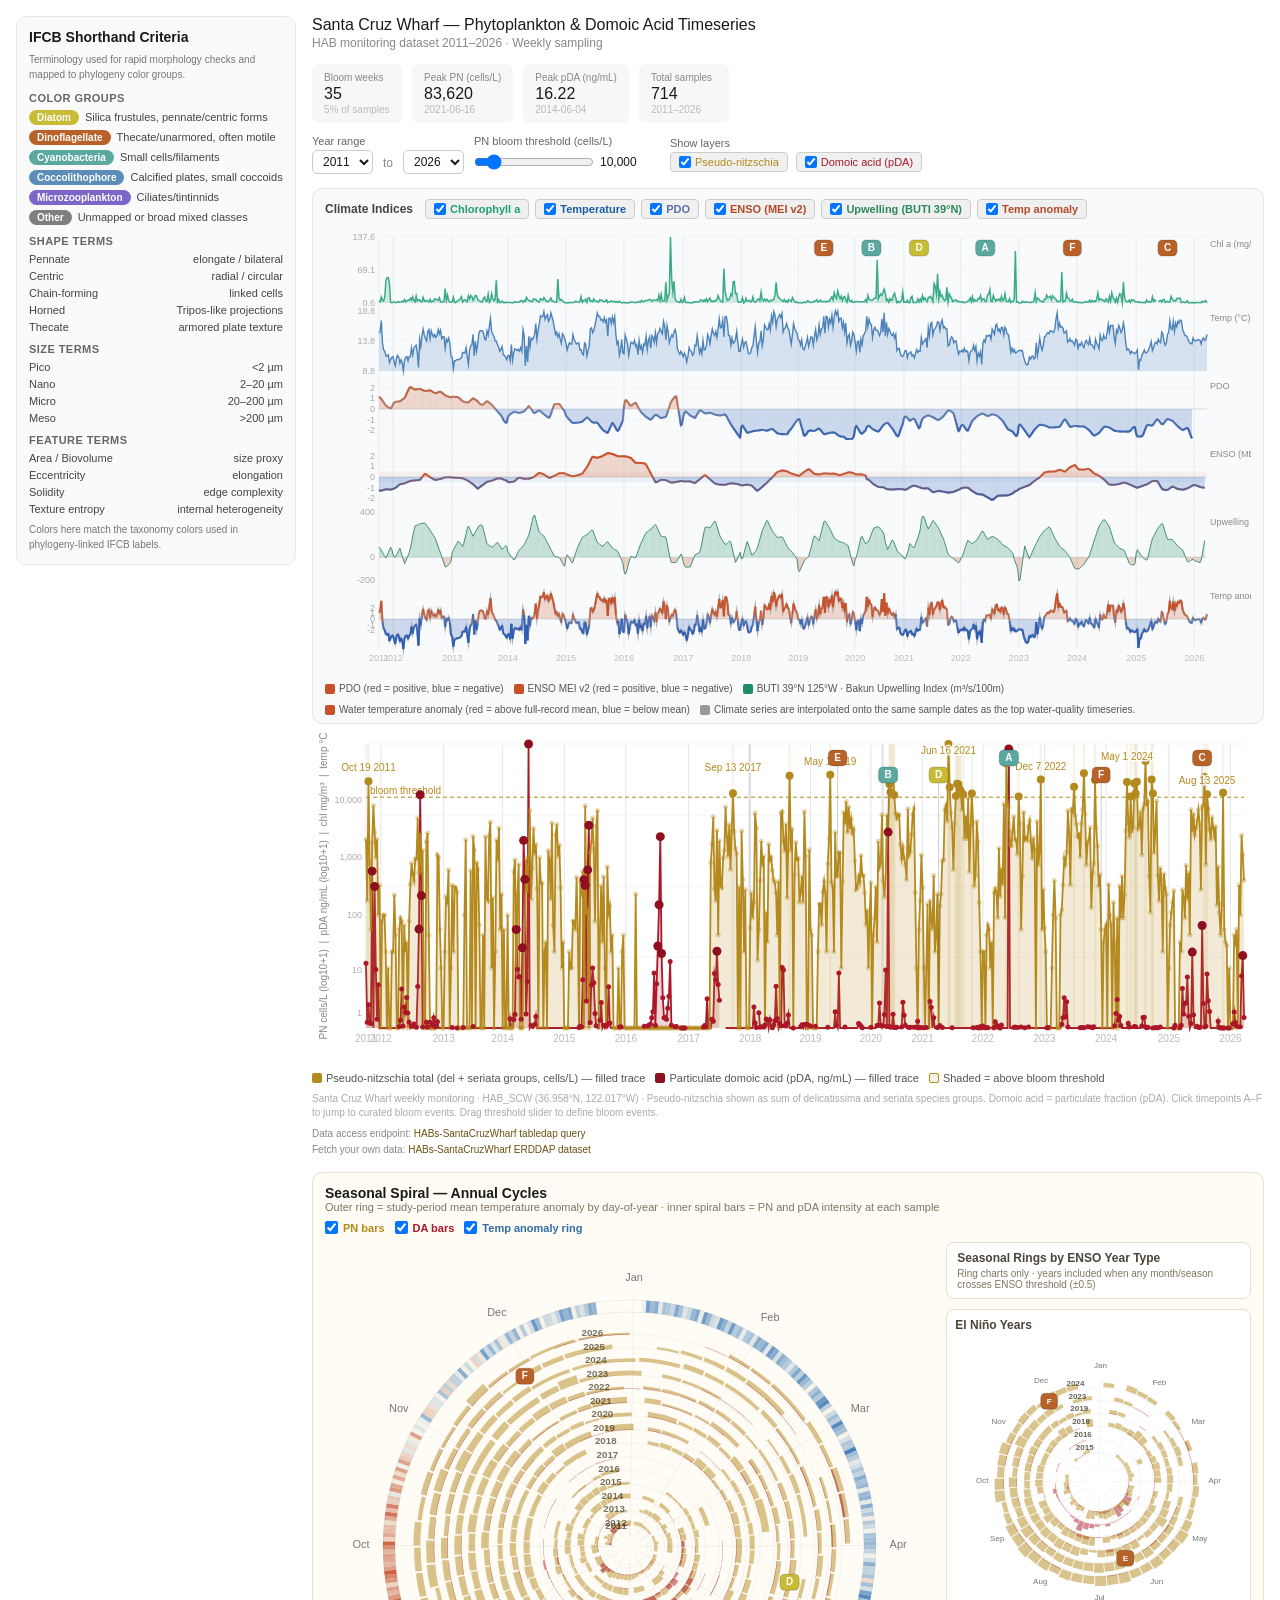
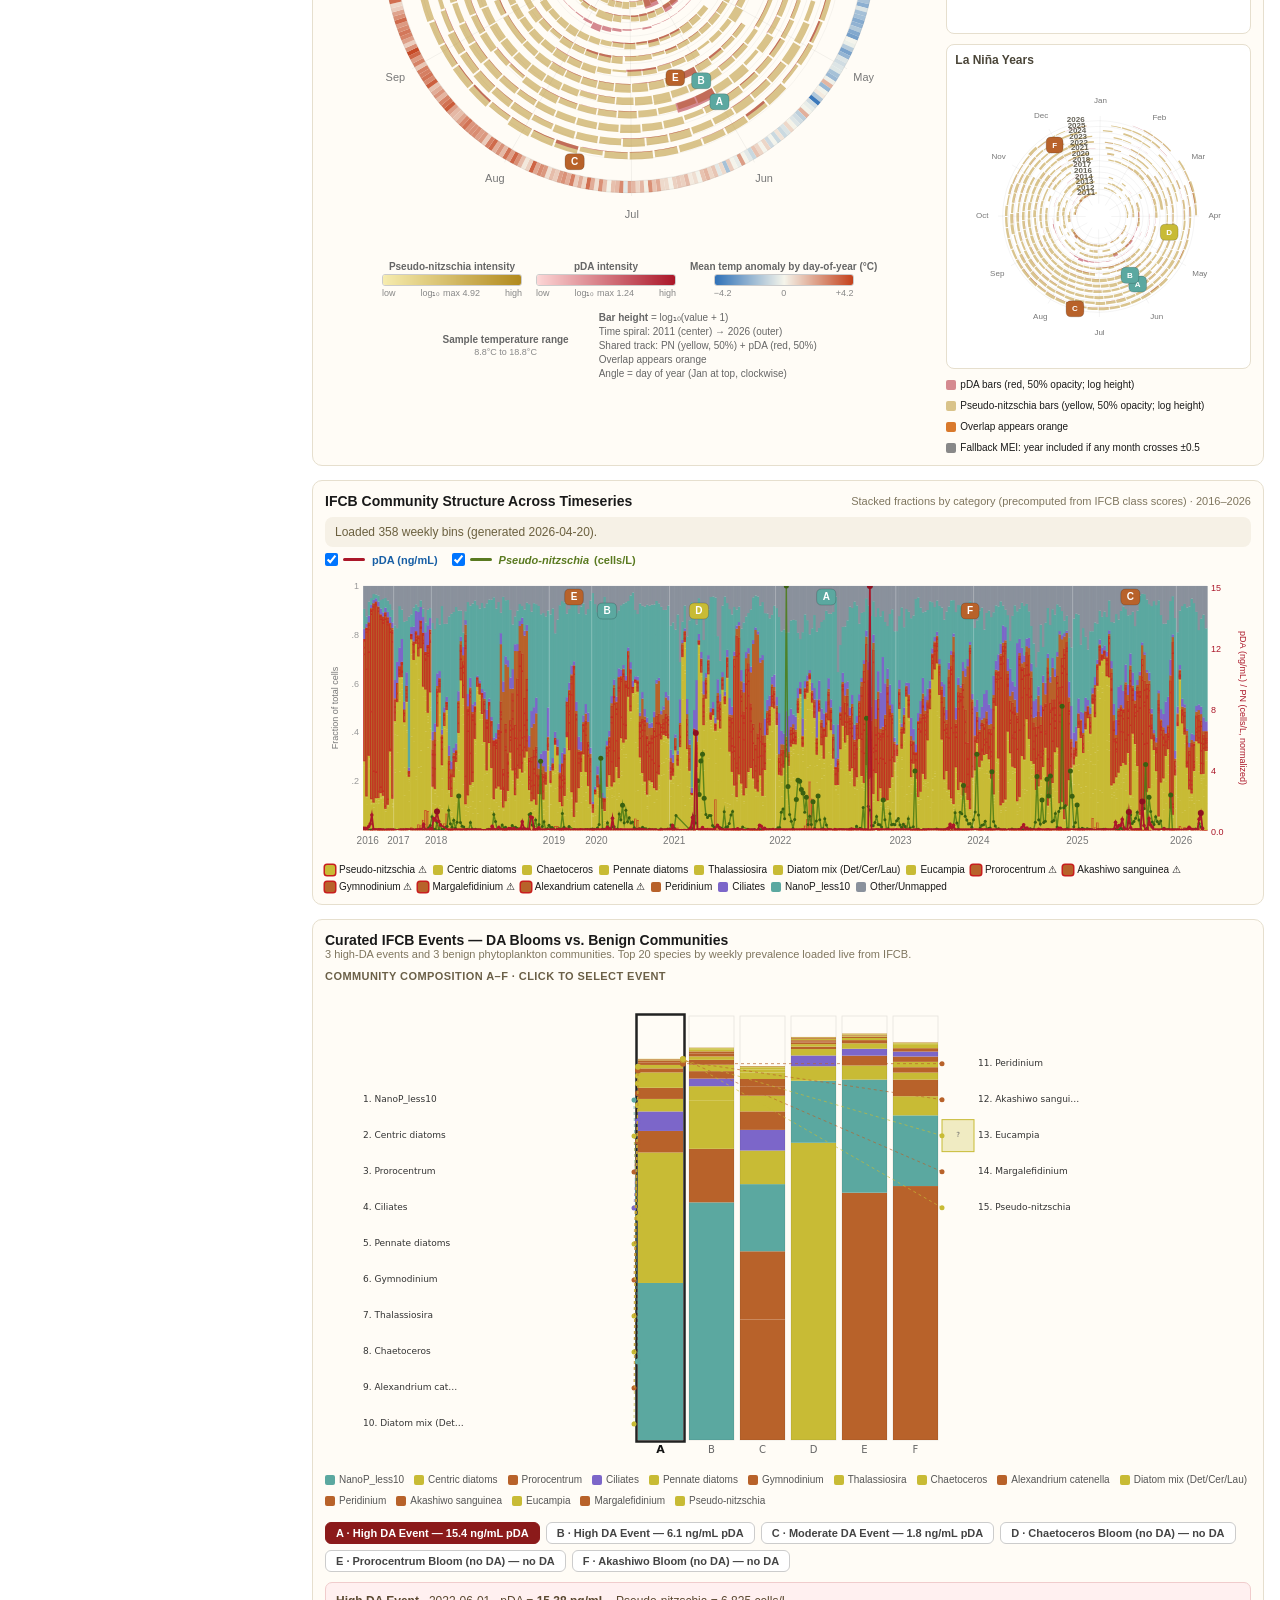
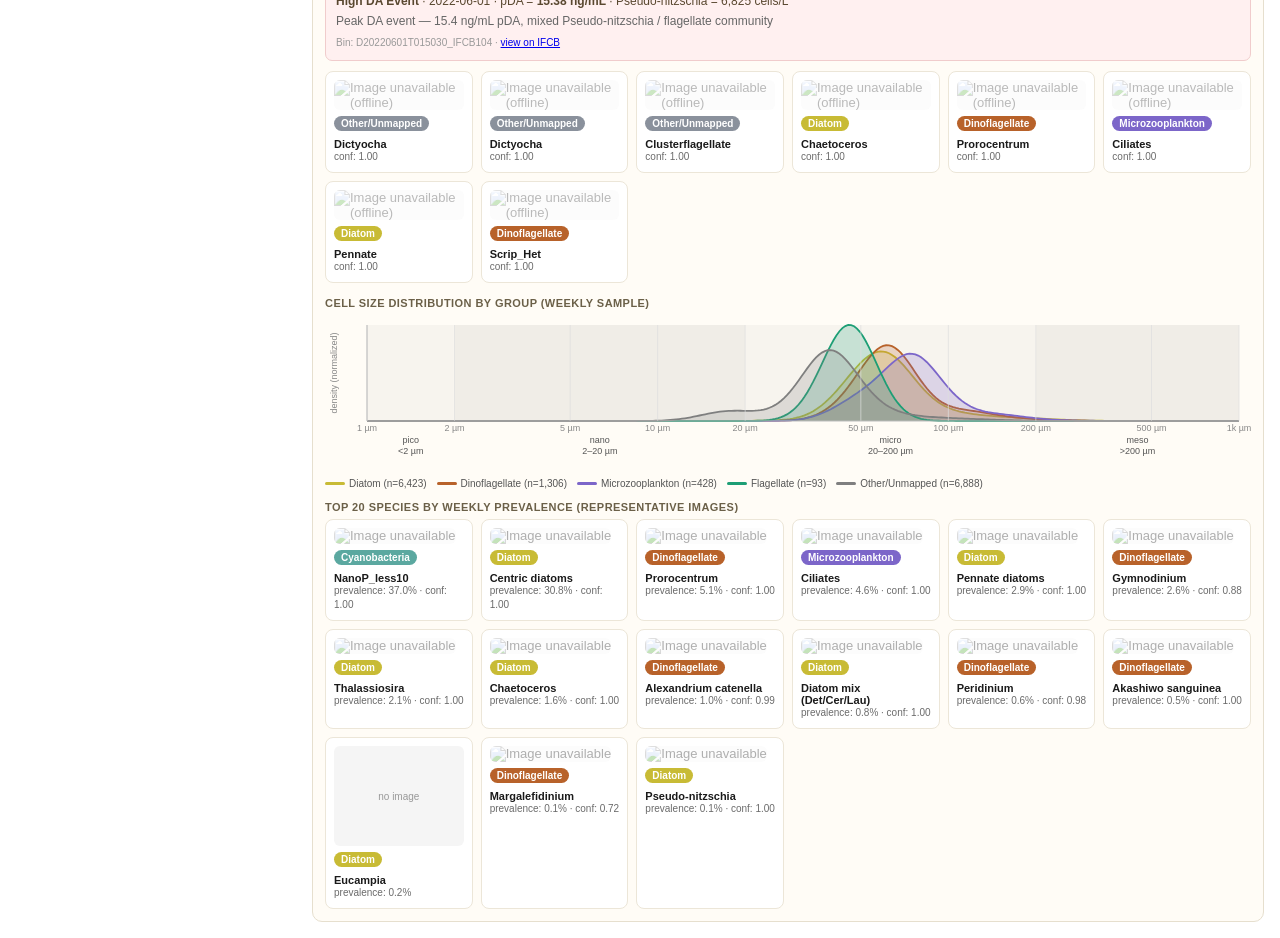
==== santa-cruz-wharf-timeseries.html @ 419f4d3b "pushing changes to demo course website" ====
<!DOCTYPE html>
<html lang="en">
<head>
<meta charset="UTF-8">
<meta name="viewport" content="width=device-width, initial-scale=1.0">
<title>Santa Cruz Wharf — Pseudo-nitzschia & Domoic Acid Timeseries</title>
<style>
*{box-sizing:border-box;margin:0;padding:0}
body{font-family:-apple-system,BlinkMacSystemFont,'Segoe UI',sans-serif;background:#fff;color:#1a1a1a;padding:16px;font-size:13px}
.page-layout{display:grid;grid-template-columns:280px minmax(0,1fr);gap:16px;align-items:start}
.sidebar{position:sticky;top:10px;border:1px solid #e8e8e8;background:#fafafa;border-radius:10px;padding:12px}
.sidebar h2{font-size:14px;margin-bottom:8px}
.sidebar h3{font-size:11px;text-transform:uppercase;letter-spacing:.04em;color:#666;margin:10px 0 6px}
.sb-list{display:flex;flex-direction:column;gap:5px;font-size:11px;color:#444}
.sb-chip{display:inline-block;padding:2px 8px;border-radius:999px;font-size:10px;font-weight:700;color:#fff;margin-right:6px}
.sb-term{display:flex;align-items:center;justify-content:space-between;gap:8px}
.sb-note{font-size:10px;color:#777;line-height:1.45;margin-top:8px}
.page-main{min-width:0}
h1{font-size:16px;font-weight:500;margin-bottom:2px}
.subtitle{font-size:12px;color:#888;margin-bottom:14px}
.controls{display:flex;flex-wrap:wrap;gap:10px;margin-bottom:14px;align-items:center}
.ctrl-group{display:flex;flex-direction:column;gap:3px}
label{font-size:11px;color:#666;font-weight:500}
select,input[type=range]{font-size:12px;padding:3px 6px;border:0.5px solid #ccc;border-radius:5px;background:#fff;color:#1a1a1a}
.toggle-row{display:flex;gap:8px;flex-wrap:wrap;align-items:center}
.tog{display:flex;align-items:center;gap:4px;font-size:11px;cursor:pointer;user-select:none;padding:3px 8px;border:0.5px solid #ccc;border-radius:4px;transition:background .1s}
.tog input{width:12px;height:12px}
.tog.active{background:#f0f0f0}
.chart-wrap{position:relative;width:100%;overflow:hidden}
canvas{width:100%;display:block}
.tooltip{position:absolute;pointer-events:none;background:#fff;border:0.5px solid #ccc;border-radius:6px;padding:8px 10px;font-size:11px;line-height:1.6;opacity:0;transition:opacity .1s;z-index:10;max-width:220px;box-shadow:0 2px 6px rgba(0,0,0,.1)}
.legend{display:flex;flex-wrap:wrap;gap:10px;margin-top:8px;font-size:11px;color:#555}
.leg-item{display:flex;align-items:center;gap:4px}
.leg-dot{width:10px;height:10px;border-radius:2px;flex-shrink:0}
.note{font-size:10px;color:#aaa;margin-top:8px;line-height:1.4}
.data-links{font-size:10px;color:#888;margin-top:6px;line-height:1.6}
.data-links a{color:#6B5112;text-decoration:none}
.data-links a:hover{text-decoration:underline}
.stats-row{display:flex;gap:10px;flex-wrap:wrap;margin-bottom:12px}
.stat-card{background:#f7f7f7;border-radius:7px;padding:8px 12px;min-width:90px}
.stat-label{font-size:10px;color:#888;margin-bottom:2px}
.stat-val{font-size:16px;font-weight:500;color:#1a1a1a}
.year-label{font-size:10px;color:#bbb;margin-top:1px}
.roi-gallery{margin-top:10px;display:grid;grid-template-columns:repeat(auto-fill,minmax(170px,1fr));gap:8px}
.roi-card{border:1px solid #ece6d8;border-radius:8px;padding:8px;background:#fff}
.roi-card img{width:100%;height:110px;object-fit:contain;background:#f9f9f9;border-radius:6px;margin-bottom:6px}
.roi-tag{display:inline-block;padding:2px 7px;border-radius:999px;font-size:10px;font-weight:600;color:#fff;margin-bottom:4px}
.roi-meta{font-size:10px;color:#6b6b6b;line-height:1.4}
.community-card{margin-top:14px;border:1px solid #e6dfce;border-radius:10px;background:#fffcf6;padding:12px}
.community-head{display:flex;justify-content:space-between;align-items:center;gap:8px;flex-wrap:wrap}
.community-head h2{font-size:14px}
.community-sub{font-size:11px;color:#7f765f}
.community-status{margin-top:8px;font-size:12px;padding:8px 10px;border-radius:8px;background:#f6f1e6;color:#6b603f}
.community-status.error{background:#fceceb;color:#8b2c2b}
.community-wrap{margin-top:10px}
#communityChart{width:100%;display:block}
.community-legend{margin-top:8px;display:flex;flex-wrap:wrap;gap:6px}
.community-legend .leg-item{font-size:10px}.community-legend .leg-item.hab-species .leg-dot{box-shadow:0 0 0 1.5px #c81e1e}
.climate-panel{margin-top:10px;border:1px solid #e2e8f0;border-radius:10px;background:#f8fafc;padding:10px 12px 8px}
.climate-head{display:flex;align-items:center;gap:12px;flex-wrap:wrap;margin-bottom:6px}
.climate-title{font-size:12px;font-weight:600;color:#444;white-space:nowrap}
.climate-toggles{display:flex;gap:6px;flex-wrap:wrap}
.climate-legend{display:flex;flex-wrap:wrap;gap:10px;margin-top:6px;font-size:10px;color:#555}
.spiral-card{margin-top:14px;border:1px solid #e6dfce;border-radius:10px;background:#fffcf6;padding:12px}
.spiral-head{display:flex;justify-content:space-between;align-items:center;gap:8px;flex-wrap:wrap;margin-bottom:8px}
.spiral-head h2{font-size:14px;font-weight:600}
.spiral-sub{font-size:11px;color:#7f765f}
.spiral-controls{display:flex;gap:10px;flex-wrap:wrap;align-items:center;margin-bottom:8px}
.spiral-controls label{font-size:11px;color:#555;font-weight:500}
.spiral-controls select{font-size:11px;padding:2px 5px;border:0.5px solid #ccc;border-radius:4px}
.spiral-wrap{position:relative;width:100%;aspect-ratio:1/1;max-width:620px;margin:0 auto}
#spiralCanvas{width:100%;height:100%;display:block}
.spiral-tip{position:absolute;pointer-events:none;background:#fff;border:0.5px solid #ccc;border-radius:6px;padding:6px 9px;font-size:11px;line-height:1.55;opacity:0;transition:opacity .1s;z-index:10;max-width:200px;box-shadow:0 2px 6px rgba(0,0,0,.12)}
.spiral-combo-layout{display:grid;grid-template-columns:minmax(0,2fr) minmax(0,1fr);gap:12px;align-items:start}
.spiral-main-col{min-width:0}
.enso-side-col{min-width:0;display:flex;flex-direction:column;gap:10px}
.enso-side-head{border:1px solid #e6dfce;border-radius:8px;background:#fff;padding:8px 10px}
.enso-side-head h3{font-size:12px;font-weight:600;color:#4a4538;margin-bottom:3px}
.enso-side-head .spiral-sub{font-size:10px}
.enso-side-col .enso-ring-box{padding:8px}
.enso-side-col .enso-ring-wrap{max-width:none}
.enso-side-col #ensoRingLegend{margin-top:0;justify-content:flex-start;font-size:10px}
.enso-rings-grid{display:grid;grid-template-columns:repeat(2,minmax(260px,1fr));gap:12px}
.enso-ring-box{border:1px solid #e6dfce;border-radius:8px;background:#fff;padding:10px}
.enso-ring-title{font-size:12px;font-weight:600;color:#4a4538;margin-bottom:6px}
.enso-ring-wrap{position:relative;width:100%;aspect-ratio:1/1;max-width:440px;margin:0 auto}
.enso-ring-wrap canvas{width:100%;height:100%;display:block}
@media (max-width: 940px){.enso-rings-grid{grid-template-columns:1fr}}
@media (max-width: 1120px){.spiral-combo-layout{grid-template-columns:1fr}.enso-side-col #ensoRingLegend{justify-content:center;font-size:11px}}
.curated-card{margin-top:14px;border:1px solid #e6dfce;border-radius:10px;background:#fffcf6;padding:12px}
.curated-head{display:flex;justify-content:space-between;align-items:center;gap:8px;flex-wrap:wrap;margin-bottom:10px}
.curated-head h2{font-size:14px}
.curated-sub{font-size:11px;color:#7f765f}
.curated-tabs{display:flex;gap:6px;flex-wrap:wrap;margin-bottom:10px}
.curated-tab{padding:4px 10px;border-radius:6px;font-size:11px;font-weight:600;cursor:pointer;border:1px solid #ccc;background:#fff;color:#444;transition:background .12s}
.curated-tab.active{background:#555;color:#fff;border-color:#555}
.curated-tab.da-tab.active{background:#8B1A1A;border-color:#8B1A1A}
.curated-tab.benign-tab.active{background:#256f3a;border-color:#256f3a}
.curated-event{display:none}
.curated-event.visible{display:block}
.curated-event-meta{font-size:12px;color:#5a4830;margin-bottom:10px;line-height:1.7;padding:8px 10px;border-radius:7px}
.curated-event-meta.da{background:#fff0f0;border:1px solid #f0cccc}
.curated-event-meta.benign{background:#f0fff4;border:1px solid #b2dfcc}
.curated-rois{display:grid;grid-template-columns:repeat(auto-fill,minmax(140px,1fr));gap:8px}
.rep-species-wrap{margin-top:12px}
.rep-species-head{font-size:11px;font-weight:700;letter-spacing:.04em;text-transform:uppercase;color:#6b6048;margin-bottom:6px}
.rep-species-grid{display:grid;grid-template-columns:repeat(auto-fill,minmax(140px,1fr));gap:8px}
.rep-species-note{font-size:10px;color:#8a7f63;margin-top:6px}
.esd-hist-wrap{margin-top:14px}
.esd-hist-head{font-size:11px;font-weight:700;letter-spacing:.04em;text-transform:uppercase;color:#6b6048;margin-bottom:4px}
.esd-hist-canvas{width:100%;display:block}
.esd-hist-legend{display:flex;flex-wrap:wrap;gap:10px;margin-top:5px;font-size:10px;color:#555}
.stacked-bar-wrap{margin-bottom:16px}
.stacked-bar-head{font-size:11px;font-weight:700;letter-spacing:.04em;text-transform:uppercase;color:#6b6048;margin-bottom:6px}
.stacked-bar-canvas{width:100%;display:block;cursor:pointer}
.stacked-bar-legend{display:flex;flex-wrap:wrap;gap:10px;margin-top:6px;font-size:10px;color:#555}
@media (max-width:1024px){.page-layout{grid-template-columns:1fr}.sidebar{position:static}}
body.embedded-view .page-layout{grid-template-columns:minmax(0,1fr)}
body.embedded-view .sidebar{display:none}
</style>
</head>
<body>
<div class="page-layout">
<aside class="sidebar">
  <h2>IFCB Shorthand Criteria</h2>
  <div class="sb-note">Terminology used for rapid morphology checks and mapped to phylogeny color groups.</div>

  <h3>Color Groups</h3>
  <div class="sb-list">
    <div><span class="sb-chip" style="background:#C8BB35">Diatom</span>Silica frustules, pennate/centric forms</div>
    <div><span class="sb-chip" style="background:#B8622A">Dinoflagellate</span>Thecate/unarmored, often motile</div>
    <div><span class="sb-chip" style="background:#5BA8A0">Cyanobacteria</span>Small cells/filaments</div>
    <div><span class="sb-chip" style="background:#5B8DB8">Coccolithophore</span>Calcified plates, small coccoids</div>
    <div><span class="sb-chip" style="background:#7C66C9">Microzooplankton</span>Ciliates/tintinnids</div>
    <div><span class="sb-chip" style="background:#7F7F7F">Other</span>Unmapped or broad mixed classes</div>
  </div>

  <h3>Shape Terms</h3>
  <div class="sb-list">
    <div class="sb-term"><span>Pennate</span><span>elongate / bilateral</span></div>
    <div class="sb-term"><span>Centric</span><span>radial / circular</span></div>
    <div class="sb-term"><span>Chain-forming</span><span>linked cells</span></div>
    <div class="sb-term"><span>Horned</span><span>Tripos-like projections</span></div>
    <div class="sb-term"><span>Thecate</span><span>armored plate texture</span></div>
  </div>

  <h3>Size Terms</h3>
  <div class="sb-list">
    <div class="sb-term"><span>Pico</span><span>&lt;2 µm</span></div>
    <div class="sb-term"><span>Nano</span><span>2–20 µm</span></div>
    <div class="sb-term"><span>Micro</span><span>20–200 µm</span></div>
    <div class="sb-term"><span>Meso</span><span>&gt;200 µm</span></div>
  </div>

  <h3>Feature Terms</h3>
  <div class="sb-list">
    <div class="sb-term"><span>Area / Biovolume</span><span>size proxy</span></div>
    <div class="sb-term"><span>Eccentricity</span><span>elongation</span></div>
    <div class="sb-term"><span>Solidity</span><span>edge complexity</span></div>
    <div class="sb-term"><span>Texture entropy</span><span>internal heterogeneity</span></div>
  </div>
  <div class="sb-note">Colors here match the taxonomy colors used in phylogeny-linked IFCB labels.</div>
</aside>
<main class="page-main">
<h1>Santa Cruz Wharf — Phytoplankton & Domoic Acid Timeseries</h1>
<p class="subtitle">HAB monitoring dataset 2011–2026 · Weekly sampling</p>

<div class="stats-row" id="stats"></div>

<div class="controls">
  <div class="ctrl-group">
    <label>Year range</label>
    <select id="yearFrom"></select>
  </div>
  <div style="align-self:flex-end;font-size:12px;color:#888;padding-bottom:4px">to</div>
  <div class="ctrl-group">
    <label>&nbsp;</label>
    <select id="yearTo"></select>
  </div>
  <div class="ctrl-group">
    <label>PN bloom threshold (cells/L)</label>
    <div style="display:flex;align-items:center;gap:6px">
      <input type="range" id="threshold" min="0" max="200000" step="1000" value="10000" style="width:120px">
      <span id="threshVal" style="font-size:12px;font-weight:500;min-width:60px">10,000</span>
    </div>
  </div>
  <div class="ctrl-group">
    <label>Show layers</label>
    <div class="toggle-row">
      <label class="tog active"><input type="checkbox" id="togPN" checked> <span style="color:#B48A1E">Pseudo-nitzschia</span></label>
      <label class="tog active"><input type="checkbox" id="togDA" checked> <span style="color:#AB1729">Domoic acid (pDA)</span></label>
    </div>
  </div>
</div>

<div class="climate-panel">
  <div class="climate-head">
    <span class="climate-title">Climate Indices</span>
    <div class="climate-toggles">
      <label class="tog active"><input type="checkbox" id="togChl" checked onchange="drawClimate()"> <span style="color:#1D9E75;font-weight:600">Chlorophyll a</span></label>
      <label class="tog active"><input type="checkbox" id="togTemp" checked onchange="drawClimate()"> <span style="color:#185FA5;font-weight:600">Temperature</span></label>
      <label class="tog active"><input type="checkbox" id="togPDO" checked onchange="drawClimate()"> <span style="color:#5B6FA8;font-weight:600">PDO</span></label>
      <label class="tog active"><input type="checkbox" id="togMEI" checked onchange="drawClimate()"> <span style="color:#B04A2A;font-weight:600">ENSO (MEI v2)</span></label>
      <label class="tog active"><input type="checkbox" id="togBUTI" checked onchange="drawClimate()"> <span style="color:#2A8A5A;font-weight:600">Upwelling (BUTI 39°N)</span></label>
      <label class="tog active"><input type="checkbox" id="togTempAnom" checked onchange="drawClimate()"> <span style="color:#B04A2A;font-weight:600">Temp anomaly</span></label>
    </div>
  </div>
  <div class="chart-wrap" style="margin-top:4px">
    <canvas id="climateChart"></canvas>
  </div>
  <div class="climate-legend" id="climateLegend"></div>
</div>

<div class="chart-wrap">
  <canvas id="chart"></canvas>
  <div class="tooltip" id="tip"></div>
</div>

<div class="legend" id="legend"></div>
<p class="note" id="noteText"></p>
<div class="data-links" id="dataLinks"></div>

<div class="spiral-card" id="spiralCard">
  <div class="spiral-head">
    <div>
      <h2>Seasonal Spiral — Annual Cycles</h2>
      <div class="spiral-sub">Outer ring = study-period mean temperature anomaly by day-of-year · inner spiral bars = PN and pDA intensity at each sample</div>
    </div>
  </div>
  <div class="spiral-controls">
    <label style="display:flex;align-items:center;gap:5px">
      <input type="checkbox" id="spiralShowPNBar" checked onchange="drawSpiral()">
      <span style="color:#B48A1E;font-weight:600">PN bars</span>
    </label>
    <label style="display:flex;align-items:center;gap:5px">
      <input type="checkbox" id="spiralShowDABar" checked onchange="drawSpiral()">
      <span style="color:#AB1729;font-weight:600">DA bars</span>
    </label>
    <label style="display:flex;align-items:center;gap:5px">
      <input type="checkbox" id="spiralShowTempAnom" checked onchange="drawSpiral()">
      <span style="color:#2E6DA4;font-weight:600">Temp anomaly ring</span>
    </label>
  </div>
  <div class="spiral-combo-layout">
    <div class="spiral-main-col">
      <div class="spiral-wrap">
        <canvas id="spiralCanvas"></canvas>
        <div class="spiral-tip" id="spiralTip"></div>
      </div>
      <div id="spiralLegend" style="margin-top:10px;display:flex;gap:14px;flex-wrap:wrap;justify-content:center;font-size:11px;align-items:center"></div>
    </div>
    <div class="enso-side-col">
      <div class="enso-side-head">
        <h3>Seasonal Rings by ENSO Year Type</h3>
        <div class="spiral-sub">Ring charts only · years included when any month/season crosses ENSO threshold (±0.5)</div>
      </div>
      <div class="enso-ring-box">
        <div class="enso-ring-title">El Niño Years</div>
        <div class="enso-ring-wrap"><canvas id="ensoElRing"></canvas></div>
      </div>
      <div class="enso-ring-box">
        <div class="enso-ring-title">La Niña Years</div>
        <div class="enso-ring-wrap"><canvas id="ensoLaRing"></canvas></div>
      </div>
      <div id="ensoRingLegend" style="display:flex;gap:10px;flex-wrap:wrap;align-items:center"></div>
    </div>
  </div>
</div>

<div class="community-card" id="communityCard">
  <div class="community-head">
    <h2>IFCB Community Structure Across Timeseries</h2>
    <div class="community-sub">Stacked fractions by category (precomputed from IFCB class scores) · 2016–2026</div>
  </div>
  <div class="community-status" id="communityStatus">Loading community structure...</div>
  <div style="display:flex;gap:14px;flex-wrap:wrap;margin:6px 0 2px;font-size:12px;align-items:center">
    <label style="display:flex;align-items:center;gap:5px;cursor:pointer;color:var(--ocean-mid,#185fa5);font-weight:600"><input type="checkbox" id="commTogDA" checked onchange="drawCommunityIfVisible()"> <span style="display:inline-block;width:22px;height:3px;background:#AB1729;border-radius:2px;vertical-align:middle;margin-right:2px"></span>pDA (ng/mL)</label>
    <label style="display:flex;align-items:center;gap:5px;cursor:pointer;color:#5a7a20;font-weight:600"><input type="checkbox" id="commTogPN" checked onchange="drawCommunityIfVisible()"> <span style="display:inline-block;width:22px;height:3px;background:#5a7a20;border-radius:2px;vertical-align:middle;margin-right:2px"></span><em>Pseudo-nitzschia</em> (cells/L)</label>
  </div>
  <div class="community-wrap" style="position:relative">
    <canvas id="communityChart" height="260"></canvas>
    <div id="communityHabTip" style="display:none;position:absolute;pointer-events:none;background:rgba(30,10,10,.82);color:#fff;font-size:11px;font-weight:600;padding:4px 9px;border-radius:6px;white-space:nowrap;border:1px solid rgba(200,30,30,.6);z-index:10"></div>
  </div>
  <div class="community-legend" id="communityLegend"></div>
</div>

<div class="curated-card" id="curatedCard">
  <div class="curated-head">
    <div>
      <h2>Curated IFCB Events — DA Blooms vs. Benign Communities</h2>
      <div class="curated-sub">3 high-DA events and 3 benign phytoplankton communities. Top 20 species by weekly prevalence loaded live from IFCB.</div>
    </div>
  </div>
  <div class="stacked-bar-wrap">
    <div class="stacked-bar-head">Community composition A–F · click to select event</div>
    <canvas class="stacked-bar-canvas" id="curatedStackedBar" height="220"></canvas>
    <div class="stacked-bar-legend" id="curatedStackedLegend"></div>
  </div>
  <div class="curated-tabs" id="curatedTabs"></div>
  <div id="curatedEvents"></div>
</div>

<script>
const EMBEDDED_VIEW = (new URLSearchParams(window.location.search).get('embed') === '1') || (window.self !== window.top);
if (EMBEDDED_VIEW) document.body.classList.add('embedded-view');

const COMMUNITY_DATA_INLINE = {"dataset":"santa-cruz-municipal-wharf","aggregate":"weekly","top_k":14,"every_nth":20,"max_bins":null,"generated_at":"2026-04-20T01:00:23.080032+00:00","categories":[{"key":"NanoP_less10","label":"NanoP_less10","color":"#7F7F7F","group":"Other/Unmapped"},{"key":"Centric diatoms","label":"Centric diatoms","color":"#C8BB35","group":"Diatom"},{"key":"Prorocentrum","label":"Prorocentrum","color":"#B8622A","group":"Dinoflagellate"},{"key":"Chaetoceros","label":"Chaetoceros","color":"#C8BB35","group":"Diatom"},{"key":"Pennate diatoms","label":"Pennate diatoms","color":"#C8BB35","group":"Diatom"},{"key":"Akashiwo sanguinea","label":"Akashiwo sanguinea","color":"#B8622A","group":"Dinoflagellate"},{"key":"Ciliates","label":"Ciliates","color":"#A45D2A","group":"Microzooplankton"},{"key":"Peridinium","label":"Peridinium","color":"#B8622A","group":"Dinoflagellate"},{"key":"Gymnodinium","label":"Gymnodinium","color":"#B8622A","group":"Dinoflagellate"},{"key":"Margalefidinium","label":"Margalefidinium","color":"#B8622A","group":"Dinoflagellate"},{"key":"Alexandrium catenella","label":"Alexandrium catenella","color":"#B8622A","group":"Dinoflagellate"},{"key":"Thalassiosira","label":"Thalassiosira","color":"#C8BB35","group":"Diatom"},{"key":"Diatom mix (Det/Cer/Lau)","label":"Diatom mix (Det/Cer/Lau)","color":"#7F7F7F","group":"Other/Unmapped"},{"key":"Eucampia","label":"Eucampia","color":"#C8BB35","group":"Diatom"},{"key":"Pseudo-nitzschia","label":"Pseudo-nitzschia","color":"#C8BB35","group":"Diatom"},{"key":"Other/Unmapped","label":"Other/Unmapped","color":"#7F7F7F"}],"samples":[{"date":"2016-08-08","fractions":{"NanoP_less10":0.081653,"Centric diatoms":0.209677,"Prorocentrum":0.4375,"Chaetoceros":0.00756,"Pennate diatoms":0.044859,"Akashiwo sanguinea":0.027722,"Ciliates":0.041331,"Peridinium":0.000504,"Gymnodinium":0.02873,"Margalefidinium":0.000504,"Alexandrium catenella":0.005544,"Thalassiosira":0.004536,"Diatom mix (Det/Cer/Lau)":0.011593,"Eucampia":0.001008,"Pseudo-nitzschia":0.004032,"Other/Unmapped":0.093246}},{"date":"2016-08-15","fractions":{"NanoP_less10":0.030562,"Centric diatoms":0.097661,"Prorocentrum":0.520061,"Chaetoceros":0.003073,"Pennate diatoms":0.025781,"Akashiwo sanguinea":0.151955,"Ciliates":0.015195,"Peridinium":0.001366,"Gymnodinium":0.011781,"Margalefidinium":0.000683,"Alexandrium catenella":0.005122,"Thalassiosira":0.00239,"Diatom mix (Det/Cer/Lau)":0.003073,"Eucampia":0.001366,"Pseudo-nitzschia":0.005976,"Other/Unmapped":0.123954}},{"date":"2016-08-22","fractions":{"NanoP_less10":0.057341,"Centric diatoms":0.243856,"Prorocentrum":0.424071,"Chaetoceros":0.004411,"Pennate diatoms":0.037177,"Akashiwo sanguinea":0.091997,"Ciliates":0.027095,"Peridinium":0.00126,"Gymnodinium":0.017643,"Margalefidinium":0.0,"Alexandrium catenella":0.010712,"Thalassiosira":0.004411,"Diatom mix (Det/Cer/Lau)":0.006931,"Eucampia":0.006301,"Pseudo-nitzschia":0.003151,"Other/Unmapped":0.063642}},{"date":"2016-08-29","fractions":{"NanoP_less10":0.027893,"Centric diatoms":0.105329,"Prorocentrum":0.358451,"Chaetoceros":0.002914,"Pennate diatoms":0.012906,"Akashiwo sanguinea":0.398834,"Ciliates":0.012906,"Peridinium":0.002082,"Gymnodinium":0.012906,"Margalefidinium":0.001249,"Alexandrium catenella":0.009159,"Thalassiosira":0.001665,"Diatom mix (Det/Cer/Lau)":0.002082,"Eucampia":0.002082,"Pseudo-nitzschia":0.000833,"Other/Unmapped":0.048709}},{"date":"2016-09-05","fractions":{"NanoP_less10":0.024073,"Centric diatoms":0.088721,"Prorocentrum":0.127936,"Chaetoceros":0.00233,"Pennate diatoms":0.011066,"Akashiwo sanguinea":0.662396,"Ciliates":0.01359,"Peridinium":0.001747,"Gymnodinium":0.011454,"Margalefidinium":0.000777,"Alexandrium catenella":0.011454,"Thalassiosira":0.002912,"Diatom mix (Det/Cer/Lau)":0.003106,"Eucampia":0.004659,"Pseudo-nitzschia":0.001553,"Other/Unmapped":0.032227}},{"date":"2016-09-12","fractions":{"NanoP_less10":0.015897,"Centric diatoms":0.099924,"Prorocentrum":0.10598,"Chaetoceros":0.000757,"Pennate diatoms":0.017411,"Akashiwo sanguinea":0.682059,"Ciliates":0.012869,"Peridinium":0.0,"Gymnodinium":0.006813,"Margalefidinium":0.0,"Alexandrium catenella":0.009841,"Thalassiosira":0.000757,"Diatom mix (Det/Cer/Lau)":0.004542,"Eucampia":0.001514,"Pseudo-nitzschia":0.00757,"Other/Unmapped":0.034065}},{"date":"2016-09-19","fractions":{"NanoP_less10":0.024739,"Centric diatoms":0.109059,"Prorocentrum":0.026132,"Chaetoceros":0.002439,"Pennate diatoms":0.009756,"Akashiwo sanguinea":0.738328,"Ciliates":0.019861,"Peridinium":0.002787,"Gymnodinium":0.012195,"Margalefidinium":0.0,"Alexandrium catenella":0.004878,"Thalassiosira":0.005575,"Diatom mix (Det/Cer/Lau)":0.001045,"Eucampia":0.00453,"Pseudo-nitzschia":0.000348,"Other/Unmapped":0.038328}},{"date":"2016-09-26","fractions":{"NanoP_less10":0.034191,"Centric diatoms":0.129047,"Prorocentrum":0.024206,"Chaetoceros":0.003631,"Pennate diatoms":0.010439,"Akashiwo sanguinea":0.687746,"Ciliates":0.023298,"Peridinium":0.002269,"Gymnodinium":0.010893,"Margalefidinium":0.000303,"Alexandrium catenella":0.006959,"Thalassiosira":0.00348,"Diatom mix (Det/Cer/Lau)":0.001513,"Eucampia":0.004085,"Pseudo-nitzschia":0.000605,"Other/Unmapped":0.057337}},{"date":"2016-10-03","fractions":{"NanoP_less10":0.05473,"Centric diatoms":0.111149,"Prorocentrum":0.018243,"Chaetoceros":0.002365,"Pennate diatoms":0.014189,"Akashiwo sanguinea":0.689189,"Ciliates":0.016216,"Peridinium":0.003716,"Gymnodinium":0.012162,"Margalefidinium":0.002027,"Alexandrium catenella":0.008784,"Thalassiosira":0.005068,"Diatom mix (Det/Cer/Lau)":0.004054,"Eucampia":0.00473,"Pseudo-nitzschia":0.000676,"Other/Unmapped":0.052703}},{"date":"2016-10-10","fractions":{"NanoP_less10":0.039946,"Centric diatoms":0.072972,"Prorocentrum":0.009937,"Chaetoceros":0.002821,"Pennate diatoms":0.005182,"Akashiwo sanguinea":0.766751,"Ciliates":0.018202,"Peridinium":0.003345,"Gymnodinium":0.015447,"Margalefidinium":0.000787,"Alexandrium catenella":0.008691,"Thalassiosira":0.002427,"Diatom mix (Det/Cer/Lau)":0.000722,"Eucampia":0.003575,"Pseudo-nitzschia":0.000951,"Other/Unmapped":0.048244}},{"date":"2016-10-17","fractions":{"NanoP_less10":0.046167,"Centric diatoms":0.081505,"Prorocentrum":0.021944,"Chaetoceros":0.00399,"Pennate diatoms":0.009974,"Akashiwo sanguinea":0.715304,"Ciliates":0.021374,"Peridinium":0.00228,"Gymnodinium":0.010829,"Margalefidinium":0.000855,"Alexandrium catenella":0.016529,"Thalassiosira":0.00171,"Diatom mix (Det/Cer/Lau)":0.00285,"Eucampia":0.00456,"Pseudo-nitzschia":0.000855,"Other/Unmapped":0.059276}},{"date":"2016-10-24","fractions":{"NanoP_less10":0.051775,"Centric diatoms":0.260355,"Prorocentrum":0.007396,"Chaetoceros":0.008876,"Pennate diatoms":0.034024,"Akashiwo sanguinea":0.480769,"Ciliates":0.025148,"Peridinium":0.001479,"Gymnodinium":0.013314,"Margalefidinium":0.0,"Alexandrium catenella":0.022189,"Thalassiosira":0.002959,"Diatom mix (Det/Cer/Lau)":0.010355,"Eucampia":0.005917,"Pseudo-nitzschia":0.001479,"Other/Unmapped":0.073964}},{"date":"2016-10-31","fractions":{"NanoP_less10":0.051297,"Centric diatoms":0.090559,"Prorocentrum":0.011919,"Chaetoceros":0.005609,"Pennate diatoms":0.008647,"Akashiwo sanguinea":0.630872,"Ciliates":0.022318,"Peridinium":0.007595,"Gymnodinium":0.037041,"Margalefidinium":0.000351,"Alexandrium catenella":0.011334,"Thalassiosira":0.002454,"Diatom mix (Det/Cer/Lau)":0.000818,"Eucampia":0.021033,"Pseudo-nitzschia":0.000818,"Other/Unmapped":0.097336}},{"date":"2017-02-20","fractions":{"NanoP_less10":0.224138,"Centric diatoms":0.229885,"Prorocentrum":0.034483,"Chaetoceros":0.011494,"Pennate diatoms":0.143678,"Akashiwo sanguinea":0.022989,"Ciliates":0.074713,"Peridinium":0.005747,"Gymnodinium":0.028736,"Margalefidinium":0.0,"Alexandrium catenella":0.0,"Thalassiosira":0.04023,"Diatom mix (Det/Cer/Lau)":0.005747,"Eucampia":0.011494,"Pseudo-nitzschia":0.005747,"Other/Unmapped":0.16092}},{"date":"2017-02-27","fractions":{"NanoP_less10":0.137931,"Centric diatoms":0.318966,"Prorocentrum":0.0,"Chaetoceros":0.068966,"Pennate diatoms":0.103448,"Akashiwo sanguinea":0.008621,"Ciliates":0.086207,"Peridinium":0.0,"Gymnodinium":0.025862,"Margalefidinium":0.0,"Alexandrium catenella":0.043103,"Thalassiosira":0.008621,"Diatom mix (Det/Cer/Lau)":0.025862,"Eucampia":0.0,"Pseudo-nitzschia":0.0,"Other/Unmapped":0.172414}},{"date":"2017-03-06","fractions":{"NanoP_less10":0.170775,"Centric diatoms":0.236665,"Prorocentrum":0.012999,"Chaetoceros":0.292246,"Pennate diatoms":0.031824,"Akashiwo sanguinea":0.005379,"Ciliates":0.075303,"Peridinium":0.000448,"Gymnodinium":0.011206,"Margalefidinium":0.000896,"Alexandrium catenella":0.012999,"Thalassiosira":0.038548,"Diatom mix (Det/Cer/Lau)":0.019722,"Eucampia":0.005827,"Pseudo-nitzschia":0.003138,"Other/Unmapped":0.082026}},{"date":"2017-03-13","fractions":{"NanoP_less10":0.120312,"Centric diatoms":0.27293,"Prorocentrum":0.018938,"Chaetoceros":0.278314,"Pennate diatoms":0.024322,"Akashiwo sanguinea":0.003528,"Ciliates":0.093762,"Peridinium":0.000928,"Gymnodinium":0.030449,"Margalefidinium":0.000557,"Alexandrium catenella":0.006127,"Thalassiosira":0.023394,"Diatom mix (Det/Cer/Lau)":0.02098,"Eucampia":0.007798,"Pseudo-nitzschia":0.001485,"Other/Unmapped":0.096175}},{"date":"2017-03-20","fractions":{"NanoP_less10":0.327762,"Centric diatoms":0.135174,"Prorocentrum":0.006541,"Chaetoceros":0.115552,"Pennate diatoms":0.077035,"Akashiwo sanguinea":0.021076,"Ciliates":0.03125,"Peridinium":0.0,"Gymnodinium":0.007994,"Margalefidinium":0.000727,"Alexandrium catenella":0.015262,"Thalassiosira":0.018895,"Diatom mix (Det/Cer/Lau)":0.076308,"Eucampia":0.014535,"Pseudo-nitzschia":0.005814,"Other/Unmapped":0.146076}},{"date":"2017-03-27","fractions":{"NanoP_less10":0.211009,"Centric diatoms":0.215596,"Prorocentrum":0.018349,"Chaetoceros":0.123853,"Pennate diatoms":0.050459,"Akashiwo sanguinea":0.013761,"Ciliates":0.055046,"Peridinium":0.0,"Gymnodinium":0.013761,"Margalefidinium":0.0,"Alexandrium catenella":0.018349,"Thalassiosira":0.009174,"Diatom mix (Det/Cer/Lau)":0.114679,"Eucampia":0.004587,"Pseudo-nitzschia":0.009174,"Other/Unmapped":0.142202}},{"date":"2017-04-17","fractions":{"NanoP_less10":0.618234,"Centric diatoms":0.118234,"Prorocentrum":0.001425,"Chaetoceros":0.042735,"Pennate diatoms":0.02849,"Akashiwo sanguinea":0.012821,"Ciliates":0.012821,"Peridinium":0.0,"Gymnodinium":0.002849,"Margalefidinium":0.0,"Alexandrium catenella":0.005698,"Thalassiosira":0.008547,"Diatom mix (Det/Cer/Lau)":0.008547,"Eucampia":0.014245,"Pseudo-nitzschia":0.0,"Other/Unmapped":0.125356}},{"date":"2017-04-24","fractions":{"NanoP_less10":0.051733,"Centric diatoms":0.371552,"Prorocentrum":0.00697,"Chaetoceros":0.288996,"Pennate diatoms":0.025621,"Akashiwo sanguinea":0.003043,"Ciliates":0.027682,"Peridinium":0.000196,"Gymnodinium":0.006675,"Margalefidinium":0.000294,"Alexandrium catenella":0.004516,"Thalassiosira":0.021694,"Diatom mix (Det/Cer/Lau)":0.048297,"Eucampia":0.015117,"Pseudo-nitzschia":0.01178,"Other/Unmapped":0.115834}},{"date":"2017-05-01","fractions":{"NanoP_less10":0.078947,"Centric diatoms":0.356985,"Prorocentrum":0.031235,"Chaetoceros":0.053369,"Pennate diatoms":0.12088,"Akashiwo sanguinea":0.00578,"Ciliates":0.06001,"Peridinium":0.001107,"Gymnodinium":0.02484,"Margalefidinium":0.001476,"Alexandrium catenella":0.010453,"Thalassiosira":0.0091,"Diatom mix (Det/Cer/Lau)":0.12334,"Eucampia":0.030251,"Pseudo-nitzschia":0.004919,"Other/Unmapped":0.087309}},{"date":"2017-05-08","fractions":{"NanoP_less10":0.026394,"Centric diatoms":0.197674,"Prorocentrum":0.013843,"Chaetoceros":0.012551,"Pennate diatoms":0.461056,"Akashiwo sanguinea":0.011443,"Ciliates":0.083056,"Peridinium":0.001107,"Gymnodinium":0.015135,"Margalefidinium":0.000554,"Alexandrium catenella":0.00849,"Thalassiosira":0.004061,"Diatom mix (Det/Cer/Lau)":0.05777,"Eucampia":0.023625,"Pseudo-nitzschia":0.00849,"Other/Unmapped":0.074751}},{"date":"2017-05-15","fractions":{"NanoP_less10":0.021057,"Centric diatoms":0.209593,"Prorocentrum":0.033535,"Chaetoceros":0.022616,"Pennate diatoms":0.338663,"Akashiwo sanguinea":0.019107,"Ciliates":0.095535,"Peridinium":0.000195,"Gymnodinium":0.021057,"Margalefidinium":0.002535,"Alexandrium catenella":0.008969,"Thalassiosira":0.004679,"Diatom mix (Det/Cer/Lau)":0.017157,"Eucampia":0.09651,"Pseudo-nitzschia":0.023981,"Other/Unmapped":0.084812}},{"date":"2017-05-22","fractions":{"NanoP_less10":0.026779,"Centric diatoms":0.217054,"Prorocentrum":0.081513,"Chaetoceros":0.023021,"Pennate diatoms":0.059666,"Akashiwo sanguinea":0.004581,"Ciliates":0.055438,"Peridinium":0.00047,"Gymnodinium":0.021142,"Margalefidinium":0.001409,"Alexandrium catenella":0.003524,"Thalassiosira":0.006695,"Diatom mix (Det/Cer/Lau)":0.031008,"Eucampia":0.389006,"Pseudo-nitzschia":0.020085,"Other/Unmapped":0.058609}},{"date":"2017-05-29","fractions":{"NanoP_less10":0.034497,"Centric diatoms":0.33888,"Prorocentrum":0.177354,"Chaetoceros":0.106737,"Pennate diatoms":0.05763,"Akashiwo sanguinea":0.010958,"Ciliates":0.064529,"Peridinium":0.000812,"Gymnodinium":0.023133,"Margalefidinium":0.001218,"Alexandrium catenella":0.006088,"Thalassiosira":0.019886,"Diatom mix (Det/Cer/Lau)":0.01461,"Eucampia":0.008523,"Pseudo-nitzschia":0.043019,"Other/Unmapped":0.092127}},{"date":"2017-06-05","fractions":{"NanoP_less10":0.039865,"Centric diatoms":0.321782,"Prorocentrum":0.118812,"Chaetoceros":0.081813,"Pennate diatoms":0.044294,"Akashiwo sanguinea":0.006774,"Ciliates":0.08025,"Peridinium":0.001303,"Gymnodinium":0.01876,"Margalefidinium":0.000521,"Alexandrium catenella":0.007035,"Thalassiosira":0.015894,"Diatom mix (Det/Cer/Lau)":0.016415,"Eucampia":0.015112,"Pseudo-nitzschia":0.082335,"Other/Unmapped":0.149036}},{"date":"2017-06-12","fractions":{"NanoP_less10":0.063581,"Centric diatoms":0.259467,"Prorocentrum":0.232352,"Chaetoceros":0.067087,"Pennate diatoms":0.035063,"Akashiwo sanguinea":0.010519,"Ciliates":0.080879,"Peridinium":0.0,"Gymnodinium":0.025012,"Margalefidinium":0.000701,"Alexandrium catenella":0.007714,"Thalassiosira":0.011688,"Diatom mix (Det/Cer/Lau)":0.01309,"Eucampia":0.017064,"Pseudo-nitzschia":0.079009,"Other/Unmapped":0.096774}},{"date":"2017-06-19","fractions":{"NanoP_less10":0.040297,"Centric diatoms":0.351714,"Prorocentrum":0.205373,"Chaetoceros":0.044892,"Pennate diatoms":0.074938,"Akashiwo sanguinea":0.006363,"Ciliates":0.04666,"Peridinium":0.002121,"Gymnodinium":0.029692,"Margalefidinium":0.001414,"Alexandrium catenella":0.011665,"Thalassiosira":0.011665,"Diatom mix (Det/Cer/Lau)":0.033934,"Eucampia":0.028986,"Pseudo-nitzschia":0.019795,"Other/Unmapped":0.090491}},{"date":"2018-01-15","fractions":{"NanoP_less10":0.445371,"Centric diatoms":0.065332,"Prorocentrum":0.045038,"Chaetoceros":0.041145,"Pennate diatoms":0.052822,"Akashiwo sanguinea":0.031415,"Ciliates":0.035307,"Peridinium":0.037809,"Gymnodinium":0.053656,"Margalefidinium":0.00139,"Alexandrium catenella":0.019461,"Thalassiosira":0.007228,"Diatom mix (Det/Cer/Lau)":0.003336,"Eucampia":0.00834,"Pseudo-nitzschia":0.00139,"Other/Unmapped":0.150959}},{"date":"2018-01-22","fractions":{"NanoP_less10":0.386373,"Centric diatoms":0.056402,"Prorocentrum":0.081515,"Chaetoceros":0.045492,"Pennate diatoms":0.046315,"Akashiwo sanguinea":0.057843,"Ciliates":0.0352,"Peridinium":0.030671,"Gymnodinium":0.039317,"Margalefidinium":0.001647,"Alexandrium catenella":0.020996,"Thalassiosira":0.009469,"Diatom mix (Det/Cer/Lau)":0.002058,"Eucampia":0.00844,"Pseudo-nitzschia":0.002264,"Other/Unmapped":0.175998}},{"date":"2018-01-29","fractions":{"NanoP_less10":0.22641,"Centric diatoms":0.114571,"Prorocentrum":0.097228,"Chaetoceros":0.146252,"Pennate diatoms":0.069917,"Akashiwo sanguinea":0.028131,"Ciliates":0.051482,"Peridinium":0.010515,"Gymnodinium":0.015431,"Margalefidinium":0.002048,"Alexandrium catenella":0.01229,"Thalassiosira":0.015294,"Diatom mix (Det/Cer/Lau)":0.041786,"Eucampia":0.015567,"Pseudo-nitzschia":0.021986,"Other/Unmapped":0.131094}},{"date":"2018-02-05","fractions":{"NanoP_less10":0.190251,"Centric diatoms":0.083994,"Prorocentrum":0.025384,"Chaetoceros":0.322061,"Pennate diatoms":0.046551,"Akashiwo sanguinea":0.009445,"Ciliates":0.027914,"Peridinium":0.002952,"Gymnodinium":0.010541,"Margalefidinium":0.000675,"Alexandrium catenella":0.009951,"Thalassiosira":0.005903,"Diatom mix (Det/Cer/Lau)":0.062489,"Eucampia":0.027745,"Pseudo-nitzschia":0.016276,"Other/Unmapped":0.157868}},{"date":"2018-02-12","fractions":{"NanoP_less10":0.506149,"Centric diatoms":0.083434,"Prorocentrum":0.064062,"Chaetoceros":0.079254,"Pennate diatoms":0.041154,"Akashiwo sanguinea":0.029499,"Ciliates":0.019854,"Peridinium":0.007797,"Gymnodinium":0.017121,"Margalefidinium":0.000804,"Alexandrium catenella":0.005627,"Thalassiosira":0.003054,"Diatom mix (Det/Cer/Lau)":0.049192,"Eucampia":0.00643,"Pseudo-nitzschia":0.004984,"Other/Unmapped":0.081585}},{"date":"2018-02-19","fractions":{"NanoP_less10":0.342048,"Centric diatoms":0.094973,"Prorocentrum":0.024954,"Chaetoceros":0.1266,"Pennate diatoms":0.091956,"Akashiwo sanguinea":0.007404,"Ciliates":0.020658,"Peridinium":0.000548,"Gymnodinium":0.010695,"Margalefidinium":0.000274,"Alexandrium catenella":0.010695,"Thalassiosira":0.007495,"Diatom mix (Det/Cer/Lau)":0.067367,"Eucampia":0.0117,"Pseudo-nitzschia":0.028062,"Other/Unmapped":0.15457}},{"date":"2018-02-26","fractions":{"NanoP_less10":0.299503,"Centric diatoms":0.082898,"Prorocentrum":0.014262,"Chaetoceros":0.140583,"Pennate diatoms":0.111168,"Akashiwo sanguinea":0.004966,"Ciliates":0.019992,"Peridinium":0.000509,"Gymnodinium":0.007895,"Margalefidinium":0.000127,"Alexandrium catenella":0.004966,"Thalassiosira":0.008404,"Diatom mix (Det/Cer/Lau)":0.061887,"Eucampia":0.02012,"Pseudo-nitzschia":0.068509,"Other/Unmapped":0.154209}},{"date":"2018-03-05","fractions":{"NanoP_less10":0.52861,"Centric diatoms":0.082834,"Prorocentrum":0.049926,"Chaetoceros":0.010686,"Pennate diatoms":0.060047,"Akashiwo sanguinea":0.032342,"Ciliates":0.042802,"Peridinium":0.020807,"Gymnodinium":0.023465,"Margalefidinium":0.001809,"Alexandrium catenella":0.010573,"Thalassiosira":0.004806,"Diatom mix (Det/Cer/Lau)":0.00294,"Eucampia":0.003675,"Pseudo-nitzschia":0.000735,"Other/Unmapped":0.12394}},{"date":"2018-03-12","fractions":{"NanoP_less10":0.604983,"Centric diatoms":0.054839,"Prorocentrum":0.035265,"Chaetoceros":0.016422,"Pennate diatoms":0.055204,"Akashiwo sanguinea":0.027403,"Ciliates":0.031749,"Peridinium":0.017284,"Gymnodinium":0.023389,"Margalefidinium":0.000962,"Alexandrium catenella":0.008692,"Thalassiosira":0.004711,"Diatom mix (Det/Cer/Lau)":0.00272,"Eucampia":0.002554,"Pseudo-nitzschia":0.000597,"Other/Unmapped":0.113227}},{"date":"2018-03-19","fractions":{"NanoP_less10":0.557006,"Centric diatoms":0.07205,"Prorocentrum":0.026669,"Chaetoceros":0.025364,"Pennate diatoms":0.100087,"Akashiwo sanguinea":0.037175,"Ciliates":0.019769,"Peridinium":0.011749,"Gymnodinium":0.015852,"Margalefidinium":0.000746,"Alexandrium catenella":0.00659,"Thalassiosira":0.007149,"Diatom mix (Det/Cer/Lau)":0.005657,"Eucampia":0.005968,"Pseudo-nitzschia":0.002051,"Other/Unmapped":0.106117}},{"date":"2018-03-26","fractions":{"NanoP_less10":0.559004,"Centric diatoms":0.10664,"Prorocentrum":0.013632,"Chaetoceros":0.052918,"Pennate diatoms":0.086016,"Akashiwo sanguinea":0.0167,"Ciliates":0.027465,"Peridinium":0.004427,"Gymnodinium":0.009054,"Margalefidinium":0.000302,"Alexandrium catenella":0.003068,"Thalassiosira":0.005885,"Diatom mix (Det/Cer/Lau)":0.017807,"Eucampia":0.005986,"Pseudo-nitzschia":0.005785,"Other/Unmapped":0.085312}},{"date":"2018-04-02","fractions":{"NanoP_less10":0.330671,"Centric diatoms":0.141949,"Prorocentrum":0.038299,"Chaetoceros":0.096317,"Pennate diatoms":0.065841,"Akashiwo sanguinea":0.066004,"Ciliates":0.039602,"Peridinium":0.005378,"Gymnodinium":0.015156,"Margalefidinium":0.001141,"Alexandrium catenella":0.003748,"Thalassiosira":0.005704,"Diatom mix (Det/Cer/Lau)":0.069426,"Eucampia":0.015156,"Pseudo-nitzschia":0.005378,"Other/Unmapped":0.100228}},{"date":"2018-04-09","fractions":{"NanoP_less10":0.107143,"Centric diatoms":0.372768,"Prorocentrum":0.049107,"Chaetoceros":0.097098,"Pennate diatoms":0.030134,"Akashiwo sanguinea":0.03683,"Ciliates":0.017857,"Peridinium":0.013393,"Gymnodinium":0.033482,"Margalefidinium":0.002232,"Alexandrium catenella":0.024554,"Thalassiosira":0.003348,"Diatom mix (Det/Cer/Lau)":0.069196,"Eucampia":0.041295,"Pseudo-nitzschia":0.001116,"Other/Unmapped":0.100446}},{"date":"2018-04-16","fractions":{"NanoP_less10":0.059104,"Centric diatoms":0.182078,"Prorocentrum":0.051478,"Chaetoceros":0.246902,"Pennate diatoms":0.025739,"Akashiwo sanguinea":0.051478,"Ciliates":0.034318,"Peridinium":0.024786,"Gymnodinium":0.022879,"Margalefidinium":0.006673,"Alexandrium catenella":0.017159,"Thalassiosira":0.015253,"Diatom mix (Det/Cer/Lau)":0.036225,"Eucampia":0.031459,"Pseudo-nitzschia":0.004766,"Other/Unmapped":0.189704}},{"date":"2018-04-23","fractions":{"NanoP_less10":0.03664,"Centric diatoms":0.058088,"Prorocentrum":0.113494,"Chaetoceros":0.022341,"Pennate diatoms":0.00983,"Akashiwo sanguinea":0.525469,"Ciliates":0.018767,"Peridinium":0.040214,"Gymnodinium":0.00983,"Margalefidinium":0.01966,"Alexandrium catenella":0.025916,"Thalassiosira":0.005362,"Diatom mix (Det/Cer/Lau)":0.008937,"Eucampia":0.001787,"Pseudo-nitzschia":0.000894,"Other/Unmapped":0.10277}},{"date":"2018-05-07","fractions":{"NanoP_less10":0.376422,"Centric diatoms":0.074043,"Prorocentrum":0.261841,"Chaetoceros":0.016546,"Pennate diatoms":0.038469,"Akashiwo sanguinea":0.068666,"Ciliates":0.050259,"Peridinium":0.012203,"Gymnodinium":0.01365,"Margalefidinium":0.003309,"Alexandrium catenella":0.00455,"Thalassiosira":0.004137,"Diatom mix (Det/Cer/Lau)":0.004343,"Eucampia":0.004137,"Pseudo-nitzschia":0.002068,"Other/Unmapped":0.065357}},{"date":"2018-05-14","fractions":{"NanoP_less10":0.295649,"Centric diatoms":0.092809,"Prorocentrum":0.127908,"Chaetoceros":0.029912,"Pennate diatoms":0.035502,"Akashiwo sanguinea":0.232501,"Ciliates":0.039329,"Peridinium":0.007856,"Gymnodinium":0.01551,"Margalefidinium":0.00287,"Alexandrium catenella":0.011179,"Thalassiosira":0.004834,"Diatom mix (Det/Cer/Lau)":0.008057,"Eucampia":0.011431,"Pseudo-nitzschia":0.004583,"Other/Unmapped":0.080068}},{"date":"2018-05-21","fractions":{"NanoP_less10":0.41307,"Centric diatoms":0.062112,"Prorocentrum":0.039915,"Chaetoceros":0.048807,"Pennate diatoms":0.06094,"Akashiwo sanguinea":0.213911,"Ciliates":0.031366,"Peridinium":0.00648,"Gymnodinium":0.013718,"Margalefidinium":0.002137,"Alexandrium catenella":0.009927,"Thalassiosira":0.008617,"Diatom mix (Det/Cer/Lau)":0.006618,"Eucampia":0.003998,"Pseudo-nitzschia":0.006963,"Other/Unmapped":0.071419}},{"date":"2018-05-28","fractions":{"NanoP_less10":0.41456,"Centric diatoms":0.08337,"Prorocentrum":0.058463,"Chaetoceros":0.223947,"Pennate diatoms":0.038655,"Akashiwo sanguinea":0.055137,"Ciliates":0.015891,"Peridinium":0.0034,"Gymnodinium":0.007834,"Margalefidinium":0.003695,"Alexandrium catenella":0.005987,"Thalassiosira":0.011826,"Diatom mix (Det/Cer/Lau)":0.010126,"Eucampia":0.001848,"Pseudo-nitzschia":0.005617,"Other/Unmapped":0.059645}},{"date":"2018-06-04","fractions":{"NanoP_less10":0.289335,"Centric diatoms":0.062523,"Prorocentrum":0.028375,"Chaetoceros":0.461109,"Pennate diatoms":0.027385,"Akashiwo sanguinea":0.003299,"Ciliates":0.006145,"Peridinium":0.000598,"Gymnodinium":0.002475,"Margalefidinium":0.001485,"Alexandrium catenella":0.001547,"Thalassiosira":0.016002,"Diatom mix (Det/Cer/Lau)":0.013404,"Eucampia":0.002784,"Pseudo-nitzschia":0.005588,"Other/Unmapped":0.077948}},{"date":"2018-06-11","fractions":{"NanoP_less10":0.293981,"Centric diatoms":0.113788,"Prorocentrum":0.033654,"Chaetoceros":0.335536,"Pennate diatoms":0.032532,"Akashiwo sanguinea":0.001975,"Ciliates":0.011779,"Peridinium":0.001146,"Gymnodinium":0.005024,"Margalefidinium":0.00061,"Alexandrium catenella":0.002341,"Thalassiosira":0.046018,"Diatom mix (Det/Cer/Lau)":0.021363,"Eucampia":0.004438,"Pseudo-nitzschia":0.003707,"Other/Unmapped":0.092108}},{"date":"2018-06-18","fractions":{"NanoP_less10":0.352775,"Centric diatoms":0.202203,"Prorocentrum":0.06984,"Chaetoceros":0.11931,"Pennate diatoms":0.026897,"Akashiwo sanguinea":0.002619,"Ciliates":0.015049,"Peridinium":0.001538,"Gymnodinium":0.007317,"Margalefidinium":0.001164,"Alexandrium catenella":0.003118,"Thalassiosira":0.102931,"Diatom mix (Det/Cer/Lau)":0.020245,"Eucampia":0.003534,"Pseudo-nitzschia":0.002328,"Other/Unmapped":0.069133}},{"date":"2018-06-25","fractions":{"NanoP_less10":0.343599,"Centric diatoms":0.224932,"Prorocentrum":0.123512,"Chaetoceros":0.041061,"Pennate diatoms":0.027757,"Akashiwo sanguinea":0.005749,"Ciliates":0.029564,"Peridinium":0.009608,"Gymnodinium":0.024308,"Margalefidinium":0.001642,"Alexandrium catenella":0.011169,"Thalassiosira":0.056828,"Diatom mix (Det/Cer/Lau)":0.007884,"Eucampia":0.002217,"Pseudo-nitzschia":0.001725,"Other/Unmapped":0.088445}},{"date":"2018-07-02","fractions":{"NanoP_less10":0.434949,"Centric diatoms":0.144369,"Prorocentrum":0.172446,"Chaetoceros":0.032832,"Pennate diatoms":0.052317,"Akashiwo sanguinea":0.004705,"Ciliates":0.039378,"Peridinium":0.003938,"Gymnodinium":0.017285,"Margalefidinium":0.000921,"Alexandrium catenella":0.009717,"Thalassiosira":0.010126,"Diatom mix (Det/Cer/Lau)":0.002352,"Eucampia":0.001688,"Pseudo-nitzschia":0.002404,"Other/Unmapped":0.070574}},{"date":"2018-07-09","fractions":{"NanoP_less10":0.405593,"Centric diatoms":0.080591,"Prorocentrum":0.156357,"Chaetoceros":0.088593,"Pennate diatoms":0.157316,"Akashiwo sanguinea":0.001019,"Ciliates":0.012797,"Peridinium":0.001379,"Gymnodinium":0.006594,"Margalefidinium":0.000539,"Alexandrium catenella":0.002488,"Thalassiosira":0.01007,"Diatom mix (Det/Cer/Lau)":0.012108,"Eucampia":0.002068,"Pseudo-nitzschia":0.007343,"Other/Unmapped":0.055146}},{"date":"2018-07-16","fractions":{"NanoP_less10":0.479997,"Centric diatoms":0.073279,"Prorocentrum":0.173165,"Chaetoceros":0.052599,"Pennate diatoms":0.10886,"Akashiwo sanguinea":0.001947,"Ciliates":0.015388,"Peridinium":0.002138,"Gymnodinium":0.010033,"Margalefidinium":0.000868,"Alexandrium catenella":0.004509,"Thalassiosira":0.009716,"Diatom mix (Det/Cer/Lau)":0.006646,"Eucampia":0.001884,"Pseudo-nitzschia":0.003048,"Other/Unmapped":0.055922}},{"date":"2018-07-23","fractions":{"NanoP_less10":0.574907,"Centric diatoms":0.060622,"Prorocentrum":0.220909,"Chaetoceros":0.013421,"Pennate diatoms":0.046312,"Akashiwo sanguinea":0.003025,"Ciliates":0.01032,"Peridinium":0.003076,"Gymnodinium":0.006888,"Margalefidinium":0.002516,"Alexandrium catenella":0.004499,"Thalassiosira":0.002923,"Diatom mix (Det/Cer/Lau)":0.00183,"Eucampia":0.000966,"Pseudo-nitzschia":0.001906,"Other/Unmapped":0.04588}},{"date":"2018-07-30","fractions":{"NanoP_less10":0.510535,"Centric diatoms":0.099325,"Prorocentrum":0.164034,"Chaetoceros":0.009842,"Pennate diatoms":0.054049,"Akashiwo sanguinea":0.009614,"Ciliates":0.023388,"Peridinium":0.004455,"Gymnodinium":0.011705,"Margalefidinium":0.004478,"Alexandrium catenella":0.008251,"Thalassiosira":0.002727,"Diatom mix (Det/Cer/Lau)":0.00275,"Eucampia":0.000432,"Pseudo-nitzschia":0.003046,"Other/Unmapped":0.09137}},{"date":"2018-08-06","fractions":{"NanoP_less10":0.498468,"Centric diatoms":0.07965,"Prorocentrum":0.197812,"Chaetoceros":0.011379,"Pennate diatoms":0.076149,"Akashiwo sanguinea":0.016193,"Ciliates":0.024508,"Peridinium":0.000875,"Gymnodinium":0.00919,"Margalefidinium":0.004814,"Alexandrium catenella":0.002626,"Thalassiosira":0.004376,"Diatom mix (Det/Cer/Lau)":0.003063,"Eucampia":0.0,"Pseudo-nitzschia":0.005689,"Other/Unmapped":0.065208}},{"date":"2018-08-13","fractions":{"NanoP_less10":0.083697,"Centric diatoms":0.111354,"Prorocentrum":0.23508,"Chaetoceros":0.007278,"Pennate diatoms":0.027656,"Akashiwo sanguinea":0.053857,"Ciliates":0.045124,"Peridinium":0.23508,"Gymnodinium":0.017467,"Margalefidinium":0.010917,"Alexandrium catenella":0.042213,"Thalassiosira":0.010917,"Diatom mix (Det/Cer/Lau)":0.003639,"Eucampia":0.001456,"Pseudo-nitzschia":0.005095,"Other/Unmapped":0.10917}},{"date":"2018-08-20","fractions":{"NanoP_less10":0.346448,"Centric diatoms":0.079632,"Prorocentrum":0.073791,"Chaetoceros":0.003093,"Pennate diatoms":0.007645,"Akashiwo sanguinea":0.00713,"Ciliates":0.04278,"Peridinium":0.31621,"Gymnodinium":0.051971,"Margalefidinium":0.003093,"Alexandrium catenella":0.020703,"Thalassiosira":0.00189,"Diatom mix (Det/Cer/Lau)":0.000859,"Eucampia":0.0,"Pseudo-nitzschia":0.000859,"Other/Unmapped":0.043897}},{"date":"2018-08-27","fractions":{"NanoP_less10":0.229891,"Centric diatoms":0.106365,"Prorocentrum":0.20827,"Chaetoceros":0.003855,"Pennate diatoms":0.00635,"Akashiwo sanguinea":0.014288,"Ciliates":0.033036,"Peridinium":0.243952,"Gymnodinium":0.061045,"Margalefidinium":0.007635,"Alexandrium catenella":0.024531,"Thalassiosira":0.001512,"Diatom mix (Det/Cer/Lau)":0.000718,"Eucampia":0.000227,"Pseudo-nitzschia":0.000529,"Other/Unmapped":0.057794}},{"date":"2018-09-03","fractions":{"NanoP_less10":0.246783,"Centric diatoms":0.113699,"Prorocentrum":0.057583,"Chaetoceros":0.017348,"Pennate diatoms":0.017674,"Akashiwo sanguinea":0.015312,"Ciliates":0.028262,"Peridinium":0.353396,"Gymnodinium":0.036732,"Margalefidinium":0.00619,"Alexandrium catenella":0.036651,"Thalassiosira":0.006271,"Diatom mix (Det/Cer/Lau)":0.002769,"Eucampia":0.002362,"Pseudo-nitzschia":0.002281,"Other/Unmapped":0.056687}},{"date":"2018-09-10","fractions":{"NanoP_less10":0.277012,"Centric diatoms":0.208937,"Prorocentrum":0.050009,"Chaetoceros":0.034125,"Pennate diatoms":0.037528,"Akashiwo sanguinea":0.012393,"Ciliates":0.046343,"Peridinium":0.128731,"Gymnodinium":0.027841,"Margalefidinium":0.019637,"Alexandrium catenella":0.021382,"Thalassiosira":0.022342,"Diatom mix (Det/Cer/Lau)":0.003753,"Eucampia":0.003491,"Pseudo-nitzschia":0.009164,"Other/Unmapped":0.097312}},{"date":"2018-09-17","fractions":{"NanoP_less10":0.18309,"Centric diatoms":0.185523,"Prorocentrum":0.169708,"Chaetoceros":0.011557,"Pennate diatoms":0.026764,"Akashiwo sanguinea":0.041363,"Ciliates":0.080292,"Peridinium":0.018856,"Gymnodinium":0.032847,"Margalefidinium":0.041363,"Alexandrium catenella":0.029805,"Thalassiosira":0.012774,"Diatom mix (Det/Cer/Lau)":0.001825,"Eucampia":0.001217,"Pseudo-nitzschia":0.006083,"Other/Unmapped":0.156934}},{"date":"2018-09-24","fractions":{"NanoP_less10":0.114286,"Centric diatoms":0.116,"Prorocentrum":0.025714,"Chaetoceros":0.007429,"Pennate diatoms":0.011429,"Akashiwo sanguinea":0.061714,"Ciliates":0.027429,"Peridinium":0.303429,"Gymnodinium":0.02,"Margalefidinium":0.125143,"Alexandrium catenella":0.053714,"Thalassiosira":0.005143,"Diatom mix (Det/Cer/Lau)":0.000571,"Eucampia":0.0,"Pseudo-nitzschia":0.004,"Other/Unmapped":0.124}},{"date":"2018-10-01","fractions":{"NanoP_less10":0.137318,"Centric diatoms":0.176414,"Prorocentrum":0.052989,"Chaetoceros":0.006462,"Pennate diatoms":0.020679,"Akashiwo sanguinea":0.068174,"Ciliates":0.028756,"Peridinium":0.112439,"Gymnodinium":0.04168,"Margalefidinium":0.179321,"Alexandrium catenella":0.066236,"Thalassiosira":0.004523,"Diatom mix (Det/Cer/Lau)":0.0,"Eucampia":0.000323,"Pseudo-nitzschia":0.004523,"Other/Unmapped":0.100162}},{"date":"2018-10-08","fractions":{"NanoP_less10":0.069082,"Centric diatoms":0.192008,"Prorocentrum":0.05723,"Chaetoceros":0.003048,"Pennate diatoms":0.042668,"Akashiwo sanguinea":0.039621,"Ciliates":0.020996,"Peridinium":0.102946,"Gymnodinium":0.059262,"Margalefidinium":0.2638,"Alexandrium catenella":0.060955,"Thalassiosira":0.007111,"Diatom mix (Det/Cer/Lau)":0.001693,"Eucampia":0.001016,"Pseudo-nitzschia":0.00508,"Other/Unmapped":0.073485}},{"date":"2018-10-15","fractions":{"NanoP_less10":0.047606,"Centric diatoms":0.174468,"Prorocentrum":0.03883,"Chaetoceros":0.001064,"Pennate diatoms":0.044947,"Akashiwo sanguinea":0.050798,"Ciliates":0.025798,"Peridinium":0.121277,"Gymnodinium":0.051596,"Margalefidinium":0.273404,"Alexandrium catenella":0.071809,"Thalassiosira":0.003457,"Diatom mix (Det/Cer/Lau)":0.002128,"Eucampia":0.000532,"Pseudo-nitzschia":0.010904,"Other/Unmapped":0.081383}},{"date":"2018-10-22","fractions":{"NanoP_less10":0.086385,"Centric diatoms":0.228169,"Prorocentrum":0.041315,"Chaetoceros":0.004695,"Pennate diatoms":0.041315,"Akashiwo sanguinea":0.043192,"Ciliates":0.020657,"Peridinium":0.255399,"Gymnodinium":0.047887,"Margalefidinium":0.047887,"Alexandrium catenella":0.062911,"Thalassiosira":0.013146,"Diatom mix (Det/Cer/Lau)":0.002817,"Eucampia":0.000939,"Pseudo-nitzschia":0.007512,"Other/Unmapped":0.095775}},{"date":"2018-10-29","fractions":{"NanoP_less10":0.090652,"Centric diatoms":0.260219,"Prorocentrum":0.043302,"Chaetoceros":0.007689,"Pennate diatoms":0.034399,"Akashiwo sanguinea":0.044112,"Ciliates":0.024686,"Peridinium":0.197086,"Gymnodinium":0.040469,"Margalefidinium":0.123027,"Alexandrium catenella":0.044921,"Thalassiosira":0.013355,"Diatom mix (Det/Cer/Lau)":0.002428,"Eucampia":0.0,"Pseudo-nitzschia":0.005666,"Other/Unmapped":0.067989}},{"date":"2018-11-05","fractions":{"NanoP_less10":0.53787,"Centric diatoms":0.105818,"Prorocentrum":0.025906,"Chaetoceros":0.014709,"Pennate diatoms":0.034468,"Akashiwo sanguinea":0.015368,"Ciliates":0.048299,"Peridinium":0.043249,"Gymnodinium":0.011416,"Margalefidinium":0.064764,"Alexandrium catenella":0.013611,"Thalassiosira":0.004171,"Diatom mix (Det/Cer/Lau)":0.001976,"Eucampia":0.00022,"Pseudo-nitzschia":0.004171,"Other/Unmapped":0.073985}},{"date":"2018-11-12","fractions":{"NanoP_less10":0.407327,"Centric diatoms":0.07591,"Prorocentrum":0.033712,"Chaetoceros":0.011871,"Pennate diatoms":0.025458,"Akashiwo sanguinea":0.026664,"Ciliates":0.067099,"Peridinium":0.1214,"Gymnodinium":0.023974,"Margalefidinium":0.077162,"Alexandrium catenella":0.018502,"Thalassiosira":0.003478,"Diatom mix (Det/Cer/Lau)":0.000835,"Eucampia":0.000278,"Pseudo-nitzschia":0.001577,"Other/Unmapped":0.104753}},{"date":"2018-11-19","fractions":{"NanoP_less10":0.426029,"Centric diatoms":0.079335,"Prorocentrum":0.056937,"Chaetoceros":0.01391,"Pennate diatoms":0.028646,"Akashiwo sanguinea":0.048686,"Ciliates":0.067783,"Peridinium":0.105269,"Gymnodinium":0.018154,"Margalefidinium":0.0501,"Alexandrium catenella":0.029589,"Thalassiosira":0.003301,"Diatom mix (Det/Cer/Lau)":0.000472,"Eucampia":0.000707,"Pseudo-nitzschia":0.000825,"Other/Unmapped":0.070258}},{"date":"2018-11-26","fractions":{"NanoP_less10":0.382922,"Centric diatoms":0.065043,"Prorocentrum":0.118412,"Chaetoceros":0.011341,"Pennate diatoms":0.02535,"Akashiwo sanguinea":0.077385,"Ciliates":0.064376,"Peridinium":0.137091,"Gymnodinium":0.018012,"Margalefidinium":0.009006,"Alexandrium catenella":0.013342,"Thalassiosira":0.001668,"Diatom mix (Det/Cer/Lau)":0.000334,"Eucampia":0.000334,"Pseudo-nitzschia":0.001334,"Other/Unmapped":0.074049}},{"date":"2018-12-03","fractions":{"NanoP_less10":0.636257,"Centric diatoms":0.060819,"Prorocentrum":0.034698,"Chaetoceros":0.026901,"Pennate diatoms":0.049513,"Akashiwo sanguinea":0.02729,"Ciliates":0.030019,"Peridinium":0.024172,"Gymnodinium":0.008187,"Margalefidinium":0.00078,"Alexandrium catenella":0.008577,"Thalassiosira":0.004678,"Diatom mix (Det/Cer/Lau)":0.002339,"Eucampia":0.00117,"Pseudo-nitzschia":0.003509,"Other/Unmapped":0.081092}},{"date":"2018-12-10","fractions":{"NanoP_less10":0.571028,"Centric diatoms":0.061682,"Prorocentrum":0.038318,"Chaetoceros":0.02757,"Pennate diatoms":0.043458,"Akashiwo sanguinea":0.033178,"Ciliates":0.039252,"Peridinium":0.028505,"Gymnodinium":0.009813,"Margalefidinium":0.004206,"Alexandrium catenella":0.01215,"Thalassiosira":0.005607,"Diatom mix (Det/Cer/Lau)":0.002804,"Eucampia":0.002336,"Pseudo-nitzschia":0.004673,"Other/Unmapped":0.115421}},{"date":"2018-12-17","fractions":{"NanoP_less10":0.565217,"Centric diatoms":0.059627,"Prorocentrum":0.032298,"Chaetoceros":0.020497,"Pennate diatoms":0.032298,"Akashiwo sanguinea":0.040373,"Ciliates":0.062112,"Peridinium":0.031056,"Gymnodinium":0.018012,"Margalefidinium":0.001863,"Alexandrium catenella":0.011801,"Thalassiosira":0.006211,"Diatom mix (Det/Cer/Lau)":0.002484,"Eucampia":0.000621,"Pseudo-nitzschia":0.004969,"Other/Unmapped":0.110559}},{"date":"2018-12-24","fractions":{"NanoP_less10":0.549526,"Centric diatoms":0.072351,"Prorocentrum":0.016365,"Chaetoceros":0.052541,"Pennate diatoms":0.031869,"Akashiwo sanguinea":0.009475,"Ciliates":0.086133,"Peridinium":0.003445,"Gymnodinium":0.006891,"Margalefidinium":0.002584,"Alexandrium catenella":0.013781,"Thalassiosira":0.018088,"Diatom mix (Det/Cer/Lau)":0.005168,"Eucampia":0.005168,"Pseudo-nitzschia":0.002584,"Other/Unmapped":0.124031}},{"date":"2018-12-31","fractions":{"NanoP_less10":0.3975,"Centric diatoms":0.0975,"Prorocentrum":0.0175,"Chaetoceros":0.125,"Pennate diatoms":0.0425,"Akashiwo sanguinea":0.0025,"Ciliates":0.12,"Peridinium":0.005,"Gymnodinium":0.0025,"Margalefidinium":0.005,"Alexandrium catenella":0.0225,"Thalassiosira":0.055,"Diatom mix (Det/Cer/Lau)":0.0025,"Eucampia":0.005,"Pseudo-nitzschia":0.0,"Other/Unmapped":0.1}},{"date":"2019-02-04","fractions":{"NanoP_less10":0.623211,"Centric diatoms":0.038156,"Prorocentrum":0.004769,"Chaetoceros":0.055644,"Pennate diatoms":0.055644,"Akashiwo sanguinea":0.00318,"Ciliates":0.017488,"Peridinium":0.00159,"Gymnodinium":0.0,"Margalefidinium":0.00159,"Alexandrium catenella":0.038156,"Thalassiosira":0.017488,"Diatom mix (Det/Cer/Lau)":0.004769,"Eucampia":0.011129,"Pseudo-nitzschia":0.011129,"Other/Unmapped":0.116057}},{"date":"2019-03-04","fractions":{"NanoP_less10":0.613122,"Centric diatoms":0.049774,"Prorocentrum":0.012821,"Chaetoceros":0.103318,"Pennate diatoms":0.070136,"Akashiwo sanguinea":0.001508,"Ciliates":0.021116,"Peridinium":0.002262,"Gymnodinium":0.003771,"Margalefidinium":0.001508,"Alexandrium catenella":0.006787,"Thalassiosira":0.008296,"Diatom mix (Det/Cer/Lau)":0.00905,"Eucampia":0.001508,"Pseudo-nitzschia":0.003771,"Other/Unmapped":0.091252}},{"date":"2019-03-11","fractions":{"NanoP_less10":0.403579,"Centric diatoms":0.041119,"Prorocentrum":0.007044,"Chaetoceros":0.113269,"Pennate diatoms":0.060346,"Akashiwo sanguinea":0.003807,"Ciliates":0.025128,"Peridinium":0.000952,"Gymnodinium":0.003427,"Margalefidinium":0.000571,"Alexandrium catenella":0.011041,"Thalassiosira":0.016181,"Diatom mix (Det/Cer/Lau)":0.098039,"Eucampia":0.005521,"Pseudo-nitzschia":0.016752,"Other/Unmapped":0.193223}},{"date":"2019-03-18","fractions":{"NanoP_less10":0.490283,"Centric diatoms":0.053569,"Prorocentrum":0.008819,"Chaetoceros":0.104687,"Pennate diatoms":0.063858,"Akashiwo sanguinea":0.007023,"Ciliates":0.030867,"Peridinium":0.00147,"Gymnodinium":0.007186,"Margalefidinium":0.00245,"Alexandrium catenella":0.007349,"Thalassiosira":0.007349,"Diatom mix (Det/Cer/Lau)":0.057488,"Eucampia":0.003266,"Pseudo-nitzschia":0.017312,"Other/Unmapped":0.137024}},{"date":"2019-04-29","fractions":{"NanoP_less10":0.651468,"Centric diatoms":0.092672,"Prorocentrum":0.057652,"Chaetoceros":0.005575,"Pennate diatoms":0.013389,"Akashiwo sanguinea":0.005193,"Ciliates":0.033448,"Peridinium":0.007862,"Gymnodinium":0.032304,"Margalefidinium":0.006432,"Alexandrium catenella":0.010816,"Thalassiosira":0.002382,"Diatom mix (Det/Cer/Lau)":0.001096,"Eucampia":0.000476,"Pseudo-nitzschia":0.000905,"Other/Unmapped":0.07833}},{"date":"2019-05-06","fractions":{"NanoP_less10":0.620971,"Centric diatoms":0.069465,"Prorocentrum":0.079595,"Chaetoceros":0.006249,"Pennate diatoms":0.017827,"Akashiwo sanguinea":0.026247,"Ciliates":0.043547,"Peridinium":0.003421,"Gymnodinium":0.018813,"Margalefidinium":0.040718,"Alexandrium catenella":0.006183,"Thalassiosira":0.003026,"Diatom mix (Det/Cer/Lau)":0.001052,"Eucampia":0.00046,"Pseudo-nitzschia":0.001118,"Other/Unmapped":0.061308}},{"date":"2019-05-13","fractions":{"NanoP_less10":0.594891,"Centric diatoms":0.055758,"Prorocentrum":0.051771,"Chaetoceros":0.014328,"Pennate diatoms":0.057313,"Akashiwo sanguinea":0.016423,"Ciliates":0.025277,"Peridinium":0.002703,"Gymnodinium":0.010341,"Margalefidinium":0.072317,"Alexandrium catenella":0.017099,"Thalassiosira":0.005001,"Diatom mix (Det/Cer/Lau)":0.002298,"Eucampia":0.003177,"Pseudo-nitzschia":0.003514,"Other/Unmapped":0.067789}},{"date":"2019-05-20","fractions":{"NanoP_less10":0.34227,"Centric diatoms":0.11409,"Prorocentrum":0.009034,"Chaetoceros":0.04415,"Pennate diatoms":0.141046,"Akashiwo sanguinea":0.004808,"Ciliates":0.017194,"Peridinium":0.001603,"Gymnodinium":0.00408,"Margalefidinium":0.11103,"Alexandrium catenella":0.014862,"Thalassiosira":0.023605,"Diatom mix (Det/Cer/Lau)":0.042547,"Eucampia":0.004517,"Pseudo-nitzschia":0.012094,"Other/Unmapped":0.11307}},{"date":"2019-05-27","fractions":{"NanoP_less10":0.302133,"Centric diatoms":0.112012,"Prorocentrum":0.111607,"Chaetoceros":0.036499,"Pennate diatoms":0.095709,"Akashiwo sanguinea":0.033579,"Ciliates":0.029443,"Peridinium":0.005353,"Gymnodinium":0.01314,"Margalefidinium":0.07089,"Alexandrium catenella":0.011842,"Thalassiosira":0.020277,"Diatom mix (Det/Cer/Lau)":0.051099,"Eucampia":0.002352,"Pseudo-nitzschia":0.010625,"Other/Unmapped":0.093438}},{"date":"2019-06-03","fractions":{"NanoP_less10":0.256581,"Centric diatoms":0.072945,"Prorocentrum":0.398746,"Chaetoceros":0.008133,"Pennate diatoms":0.045505,"Akashiwo sanguinea":0.045754,"Ciliates":0.036938,"Peridinium":0.004842,"Gymnodinium":0.0167,"Margalefidinium":0.008878,"Alexandrium catenella":0.006953,"Thalassiosira":0.003539,"Diatom mix (Det/Cer/Lau)":0.023405,"Eucampia":0.000559,"Pseudo-nitzschia":0.002607,"Other/Unmapped":0.067917}},{"date":"2019-06-10","fractions":{"NanoP_less10":0.266758,"Centric diatoms":0.033207,"Prorocentrum":0.58326,"Chaetoceros":0.004939,"Pennate diatoms":0.012802,"Akashiwo sanguinea":0.023264,"Ciliates":0.016278,"Peridinium":0.003347,"Gymnodinium":0.007603,"Margalefidinium":0.000617,"Alexandrium catenella":0.001885,"Thalassiosira":0.00104,"Diatom mix (Det/Cer/Lau)":0.00091,"Eucampia":0.000325,"Pseudo-nitzschia":0.002469,"Other/Unmapped":0.041297}},{"date":"2019-06-17","fractions":{"NanoP_less10":0.398574,"Centric diatoms":0.072987,"Prorocentrum":0.338086,"Chaetoceros":0.018595,"Pennate diatoms":0.013954,"Akashiwo sanguinea":0.00364,"Ciliates":0.037494,"Peridinium":0.010011,"Gymnodinium":0.017018,"Margalefidinium":0.000971,"Alexandrium catenella":0.004186,"Thalassiosira":0.00358,"Diatom mix (Det/Cer/Lau)":0.000758,"Eucampia":0.001213,"Pseudo-nitzschia":0.003458,"Other/Unmapped":0.075474}},{"date":"2019-06-24","fractions":{"NanoP_less10":0.505194,"Centric diatoms":0.105577,"Prorocentrum":0.10322,"Chaetoceros":0.035806,"Pennate diatoms":0.020777,"Akashiwo sanguinea":0.018051,"Ciliates":0.052531,"Peridinium":0.009799,"Gymnodinium":0.018714,"Margalefidinium":0.002063,"Alexandrium catenella":0.005526,"Thalassiosira":0.005599,"Diatom mix (Det/Cer/Lau)":0.002358,"Eucampia":0.001105,"Pseudo-nitzschia":0.001768,"Other/Unmapped":0.111913}},{"date":"2019-07-01","fractions":{"NanoP_less10":0.554107,"Centric diatoms":0.11171,"Prorocentrum":0.043096,"Chaetoceros":0.065268,"Pennate diatoms":0.044994,"Akashiwo sanguinea":0.008639,"Ciliates":0.036404,"Peridinium":0.005393,"Gymnodinium":0.021623,"Margalefidinium":0.001448,"Alexandrium catenella":0.005243,"Thalassiosira":0.010787,"Diatom mix (Det/Cer/Lau)":0.003296,"Eucampia":0.001798,"Pseudo-nitzschia":0.002297,"Other/Unmapped":0.083895}},{"date":"2019-07-08","fractions":{"NanoP_less10":0.458846,"Centric diatoms":0.136342,"Prorocentrum":0.094316,"Chaetoceros":0.050458,"Pennate diatoms":0.106706,"Akashiwo sanguinea":0.0066,"Ciliates":0.027592,"Peridinium":0.008133,"Gymnodinium":0.017373,"Margalefidinium":0.001575,"Alexandrium catenella":0.002895,"Thalassiosira":0.009921,"Diatom mix (Det/Cer/Lau)":0.005024,"Eucampia":0.001107,"Pseudo-nitzschia":0.002385,"Other/Unmapped":0.070726}},{"date":"2019-07-15","fractions":{"NanoP_less10":0.367653,"Centric diatoms":0.118522,"Prorocentrum":0.149159,"Chaetoceros":0.032583,"Pennate diatoms":0.070238,"Akashiwo sanguinea":0.02765,"Ciliates":0.039322,"Peridinium":0.028206,"Gymnodinium":0.01584,"Margalefidinium":0.006322,"Alexandrium catenella":0.010282,"Thalassiosira":0.005975,"Diatom mix (Det/Cer/Lau)":0.008267,"Eucampia":0.001112,"Pseudo-nitzschia":0.003335,"Other/Unmapped":0.115534}},{"date":"2019-07-22","fractions":{"NanoP_less10":0.424528,"Centric diatoms":0.091459,"Prorocentrum":0.122391,"Chaetoceros":0.021706,"Pennate diatoms":0.053932,"Akashiwo sanguinea":0.024962,"Ciliates":0.038153,"Peridinium":0.082944,"Gymnodinium":0.014026,"Margalefidinium":0.005176,"Alexandrium catenella":0.011563,"Thalassiosira":0.005969,"Diatom mix (Det/Cer/Lau)":0.007013,"Eucampia":0.00071,"Pseudo-nitzschia":0.00192,"Other/Unmapped":0.093547}},{"date":"2019-07-29","fractions":{"NanoP_less10":0.602597,"Centric diatoms":0.072964,"Prorocentrum":0.133957,"Chaetoceros":0.008815,"Pennate diatoms":0.019477,"Akashiwo sanguinea":0.027518,"Ciliates":0.024778,"Peridinium":0.017154,"Gymnodinium":0.011138,"Margalefidinium":0.008279,"Alexandrium catenella":0.007386,"Thalassiosira":0.003395,"Diatom mix (Det/Cer/Lau)":0.000953,"Eucampia":0.000477,"Pseudo-nitzschia":0.001608,"Other/Unmapped":0.059503}},{"date":"2020-04-20","fractions":{"NanoP_less10":0.855593,"Centric diatoms":0.055617,"Prorocentrum":0.021456,"Chaetoceros":0.004645,"Pennate diatoms":0.00848,"Akashiwo sanguinea":0.001888,"Ciliates":0.00878,"Peridinium":0.001768,"Gymnodinium":0.007641,"Margalefidinium":0.00021,"Alexandrium catenella":0.001708,"Thalassiosira":0.002008,"Diatom mix (Det/Cer/Lau)":0.000659,"Eucampia":0.000599,"Pseudo-nitzschia":0.000509,"Other/Unmapped":0.028438}},{"date":"2020-04-27","fractions":{"NanoP_less10":0.747987,"Centric diatoms":0.052263,"Prorocentrum":0.01146,"Chaetoceros":0.025969,"Pennate diatoms":0.029378,"Akashiwo sanguinea":0.001165,"Ciliates":0.011357,"Peridinium":0.001045,"Gymnodinium":0.004214,"Margalefidinium":5.1e-05,"Alexandrium catenella":0.001028,"Thalassiosira":0.003991,"Diatom mix (Det/Cer/Lau)":0.013738,"Eucampia":0.01552,"Pseudo-nitzschia":0.007229,"Other/Unmapped":0.073606}},{"date":"2020-05-04","fractions":{"NanoP_less10":0.631113,"Centric diatoms":0.053185,"Prorocentrum":0.0312,"Chaetoceros":0.043281,"Pennate diatoms":0.040814,"Akashiwo sanguinea":0.003737,"Ciliates":0.034248,"Peridinium":0.003047,"Gymnodinium":0.006639,"Margalefidinium":0.000327,"Alexandrium catenella":0.005841,"Thalassiosira":0.006131,"Diatom mix (Det/Cer/Lau)":0.009324,"Eucampia":0.014729,"Pseudo-nitzschia":0.00936,"Other/Unmapped":0.107024}},{"date":"2020-05-11","fractions":{"NanoP_less10":0.685854,"Centric diatoms":0.038261,"Prorocentrum":0.034333,"Chaetoceros":0.036411,"Pennate diatoms":0.037208,"Akashiwo sanguinea":0.004925,"Ciliates":0.025194,"Peridinium":0.003217,"Gymnodinium":0.005978,"Margalefidinium":0.000171,"Alexandrium catenella":0.006149,"Thalassiosira":0.006405,"Diatom mix (Det/Cer/Lau)":0.001366,"Eucampia":0.008,"Pseudo-nitzschia":0.006775,"Other/Unmapped":0.099752}},{"date":"2020-05-18","fractions":{"NanoP_less10":0.776985,"Centric diatoms":0.02228,"Prorocentrum":0.031556,"Chaetoceros":0.013382,"Pennate diatoms":0.04157,"Akashiwo sanguinea":0.002287,"Ciliates":0.018083,"Peridinium":0.001549,"Gymnodinium":0.006574,"Margalefidinium":0.000288,"Alexandrium catenella":0.003674,"Thalassiosira":0.00308,"Diatom mix (Det/Cer/Lau)":0.000414,"Eucampia":0.00272,"Pseudo-nitzschia":0.004917,"Other/Unmapped":0.07064}},{"date":"2020-05-25","fractions":{"NanoP_less10":0.82016,"Centric diatoms":0.027937,"Prorocentrum":0.039813,"Chaetoceros":0.008576,"Pennate diatoms":0.036977,"Akashiwo sanguinea":0.0036,"Ciliates":0.004349,"Peridinium":0.001323,"Gymnodinium":0.00439,"Margalefidinium":0.000164,"Alexandrium catenella":0.002154,"Thalassiosira":0.002141,"Diatom mix (Det/Cer/Lau)":0.000382,"Eucampia":0.000954,"Pseudo-nitzschia":0.002959,"Other/Unmapped":0.044121}},{"date":"2020-06-01","fractions":{"NanoP_less10":0.560449,"Centric diatoms":0.114582,"Prorocentrum":0.126298,"Chaetoceros":0.015039,"Pennate diatoms":0.03307,"Akashiwo sanguinea":0.011633,"Ciliates":0.017948,"Peridinium":0.00457,"Gymnodinium":0.017615,"Margalefidinium":0.000415,"Alexandrium catenella":0.007312,"Thalassiosira":0.00806,"Diatom mix (Det/Cer/Lau)":0.001911,"Eucampia":0.002576,"Pseudo-nitzschia":0.003905,"Other/Unmapped":0.074616}},{"date":"2020-06-08","fractions":{"NanoP_less10":0.511306,"Centric diatoms":0.163453,"Prorocentrum":0.099059,"Chaetoceros":0.012167,"Pennate diatoms":0.035067,"Akashiwo sanguinea":0.015553,"Ciliates":0.023646,"Peridinium":0.006198,"Gymnodinium":0.021579,"Margalefidinium":0.000689,"Alexandrium catenella":0.013487,"Thalassiosira":0.007691,"Diatom mix (Det/Cer/Lau)":0.002525,"Eucampia":0.002124,"Pseudo-nitzschia":0.003673,"Other/Unmapped":0.081784}},{"date":"2020-06-15","fractions":{"NanoP_less10":0.37355,"Centric diatoms":0.130458,"Prorocentrum":0.100957,"Chaetoceros":0.010236,"Pennate diatoms":0.02845,"Akashiwo sanguinea":0.159492,"Ciliates":0.028956,"Peridinium":0.011014,"Gymnodinium":0.022067,"Margalefidinium":0.001323,"Alexandrium catenella":0.045341,"Thalassiosira":0.005527,"Diatom mix (Det/Cer/Lau)":0.001946,"Eucampia":0.001362,"Pseudo-nitzschia":0.002141,"Other/Unmapped":0.077178}},{"date":"2020-06-22","fractions":{"NanoP_less10":0.291044,"Centric diatoms":0.133318,"Prorocentrum":0.128301,"Chaetoceros":0.019956,"Pennate diatoms":0.028557,"Akashiwo sanguinea":0.192018,"Ciliates":0.023427,"Peridinium":0.010487,"Gymnodinium":0.028142,"Margalefidinium":0.001094,"Alexandrium catenella":0.037083,"Thalassiosira":0.005281,"Diatom mix (Det/Cer/Lau)":0.004074,"Eucampia":0.002678,"Pseudo-nitzschia":0.003471,"Other/Unmapped":0.091067}},{"date":"2020-06-29","fractions":{"NanoP_less10":0.342142,"Centric diatoms":0.121746,"Prorocentrum":0.106725,"Chaetoceros":0.026088,"Pennate diatoms":0.087244,"Akashiwo sanguinea":0.109662,"Ciliates":0.020442,"Peridinium":0.006042,"Gymnodinium":0.019369,"Margalefidinium":0.000621,"Alexandrium catenella":0.023886,"Thalassiosira":0.014625,"Diatom mix (Det/Cer/Lau)":0.003614,"Eucampia":0.00288,"Pseudo-nitzschia":0.004179,"Other/Unmapped":0.110735}},{"date":"2020-07-06","fractions":{"NanoP_less10":0.238116,"Centric diatoms":0.135257,"Prorocentrum":0.081459,"Chaetoceros":0.013504,"Pennate diatoms":0.041492,"Akashiwo sanguinea":0.275633,"Ciliates":0.034903,"Peridinium":0.003812,"Gymnodinium":0.010781,"Margalefidinium":0.003485,"Alexandrium catenella":0.038279,"Thalassiosira":0.009747,"Diatom mix (Det/Cer/Lau)":0.008876,"Eucampia":0.003648,"Pseudo-nitzschia":0.001851,"Other/Unmapped":0.099156}},{"date":"2020-07-13","fractions":{"NanoP_less10":0.264568,"Centric diatoms":0.218349,"Prorocentrum":0.084547,"Chaetoceros":0.017126,"Pennate diatoms":0.089317,"Akashiwo sanguinea":0.147633,"Ciliates":0.025277,"Peridinium":0.002081,"Gymnodinium":0.008151,"Margalefidinium":0.001734,"Alexandrium catenella":0.009712,"Thalassiosira":0.006764,"Diatom mix (Det/Cer/Lau)":0.034253,"Eucampia":0.006894,"Pseudo-nitzschia":0.005333,"Other/Unmapped":0.07826}},{"date":"2020-07-20","fractions":{"NanoP_less10":0.251766,"Centric diatoms":0.297023,"Prorocentrum":0.073803,"Chaetoceros":0.012054,"Pennate diatoms":0.028508,"Akashiwo sanguinea":0.197744,"Ciliates":0.014901,"Peridinium":0.003106,"Gymnodinium":0.00795,"Margalefidinium":0.001183,"Alexandrium catenella":0.017859,"Thalassiosira":0.008319,"Diatom mix (Det/Cer/Lau)":0.010538,"Eucampia":0.001738,"Pseudo-nitzschia":0.001886,"Other/Unmapped":0.071621}},{"date":"2020-07-27","fractions":{"NanoP_less10":0.300666,"Centric diatoms":0.290919,"Prorocentrum":0.056641,"Chaetoceros":0.012043,"Pennate diatoms":0.044071,"Akashiwo sanguinea":0.156223,"Ciliates":0.018893,"Peridinium":0.002371,"Gymnodinium":0.006172,"Margalefidinium":0.002032,"Alexandrium catenella":0.017274,"Thalassiosira":0.013737,"Diatom mix (Det/Cer/Lau)":0.00493,"Eucampia":0.001505,"Pseudo-nitzschia":0.006172,"Other/Unmapped":0.066351}},{"date":"2020-08-03","fractions":{"NanoP_less10":0.190127,"Centric diatoms":0.479306,"Prorocentrum":0.034136,"Chaetoceros":0.00783,"Pennate diatoms":0.03363,"Akashiwo sanguinea":0.124923,"Ciliates":0.014398,"Peridinium":0.00166,"Gymnodinium":0.003681,"Margalefidinium":0.002526,"Alexandrium catenella":0.019161,"Thalassiosira":0.013459,"Diatom mix (Det/Cer/Lau)":0.006062,"Eucampia":0.003933,"Pseudo-nitzschia":0.00415,"Other/Unmapped":0.061018}},{"date":"2020-08-10","fractions":{"NanoP_less10":0.27299,"Centric diatoms":0.446893,"Prorocentrum":0.020506,"Chaetoceros":0.006598,"Pennate diatoms":0.018307,"Akashiwo sanguinea":0.136923,"Ciliates":0.027694,"Peridinium":0.003584,"Gymnodinium":0.001711,"Margalefidinium":0.003767,"Alexandrium catenella":0.006333,"Thalassiosira":0.00619,"Diatom mix (Det/Cer/Lau)":0.003971,"Eucampia":0.002688,"Pseudo-nitzschia":0.003604,"Other/Unmapped":0.038242}},{"date":"2020-08-17","fractions":{"NanoP_less10":0.361587,"Centric diatoms":0.439999,"Prorocentrum":0.009762,"Chaetoceros":0.053069,"Pennate diatoms":0.036527,"Akashiwo sanguinea":0.011517,"Ciliates":0.024722,"Peridinium":0.000787,"Gymnodinium":0.000795,"Margalefidinium":0.000568,"Alexandrium catenella":0.00118,"Thalassiosira":0.014733,"Diatom mix (Det/Cer/Lau)":0.008377,"Eucampia":0.003201,"Pseudo-nitzschia":0.007022,"Other/Unmapped":0.026152}},{"date":"2020-08-24","fractions":{"NanoP_less10":0.27179,"Centric diatoms":0.108653,"Prorocentrum":0.007874,"Chaetoceros":0.201712,"Pennate diatoms":0.158174,"Akashiwo sanguinea":0.003304,"Ciliates":0.013043,"Peridinium":0.000188,"Gymnodinium":0.000882,"Margalefidinium":0.000223,"Alexandrium catenella":0.000223,"Thalassiosira":0.043649,"Diatom mix (Det/Cer/Lau)":0.032515,"Eucampia":0.012025,"Pseudo-nitzschia":0.048117,"Other/Unmapped":0.097629}},{"date":"2020-08-31","fractions":{"NanoP_less10":0.256384,"Centric diatoms":0.120301,"Prorocentrum":0.016427,"Chaetoceros":0.177126,"Pennate diatoms":0.15988,"Akashiwo sanguinea":0.017593,"Ciliates":0.015038,"Peridinium":0.004392,"Gymnodinium":0.003573,"Margalefidinium":0.001365,"Alexandrium catenella":0.002109,"Thalassiosira":0.018909,"Diatom mix (Det/Cer/Lau)":0.036651,"Eucampia":0.014417,"Pseudo-nitzschia":0.041589,"Other/Unmapped":0.114246}},{"date":"2020-09-07","fractions":{"NanoP_less10":0.446707,"Centric diatoms":0.154562,"Prorocentrum":0.077376,"Chaetoceros":0.067538,"Pennate diatoms":0.050292,"Akashiwo sanguinea":0.02621,"Ciliates":0.0147,"Peridinium":0.023931,"Gymnodinium":0.023323,"Margalefidinium":0.00566,"Alexandrium catenella":0.011282,"Thalassiosira":0.007901,"Diatom mix (Det/Cer/Lau)":0.010142,"Eucampia":0.003723,"Pseudo-nitzschia":0.00528,"Other/Unmapped":0.071374}},{"date":"2020-09-14","fractions":{"NanoP_less10":0.353491,"Centric diatoms":0.17031,"Prorocentrum":0.148919,"Chaetoceros":0.014163,"Pennate diatoms":0.036025,"Akashiwo sanguinea":0.025505,"Ciliates":0.026798,"Peridinium":0.083333,"Gymnodinium":0.030442,"Margalefidinium":0.005642,"Alexandrium catenella":0.009462,"Thalassiosira":0.006053,"Diatom mix (Det/Cer/Lau)":0.004584,"Eucampia":0.001881,"Pseudo-nitzschia":0.002762,"Other/Unmapped":0.08063}},{"date":"2020-09-21","fractions":{"NanoP_less10":0.419296,"Centric diatoms":0.145848,"Prorocentrum":0.207667,"Chaetoceros":0.007639,"Pennate diatoms":0.034093,"Akashiwo sanguinea":0.022775,"Ciliates":0.030556,"Peridinium":0.01358,"Gymnodinium":0.016693,"Margalefidinium":0.002122,"Alexandrium catenella":0.002829,"Thalassiosira":0.00198,"Diatom mix (Det/Cer/Lau)":0.004244,"Eucampia":0.002122,"Pseudo-nitzschia":0.004527,"Other/Unmapped":0.084029}},{"date":"2020-09-28","fractions":{"NanoP_less10":0.462029,"Centric diatoms":0.084167,"Prorocentrum":0.174297,"Chaetoceros":0.008842,"Pennate diatoms":0.041261,"Akashiwo sanguinea":0.027142,"Ciliates":0.019877,"Peridinium":0.054352,"Gymnodinium":0.029335,"Margalefidinium":0.000891,"Alexandrium catenella":0.008636,"Thalassiosira":0.003907,"Diatom mix (Det/Cer/Lau)":0.003907,"Eucampia":0.001508,"Pseudo-nitzschia":0.003496,"Other/Unmapped":0.076354}},{"date":"2020-10-05","fractions":{"NanoP_less10":0.482463,"Centric diatoms":0.096235,"Prorocentrum":0.098862,"Chaetoceros":0.038531,"Pennate diatoms":0.045628,"Akashiwo sanguinea":0.031479,"Ciliates":0.018851,"Peridinium":0.053694,"Gymnodinium":0.021662,"Margalefidinium":0.000461,"Alexandrium catenella":0.00742,"Thalassiosira":0.008711,"Diatom mix (Det/Cer/Lau)":0.006176,"Eucampia":0.002719,"Pseudo-nitzschia":0.006775,"Other/Unmapped":0.080334}},{"date":"2020-10-12","fractions":{"NanoP_less10":0.48307,"Centric diatoms":0.115793,"Prorocentrum":0.091479,"Chaetoceros":0.028083,"Pennate diatoms":0.035931,"Akashiwo sanguinea":0.06939,"Ciliates":0.020298,"Peridinium":0.031513,"Gymnodinium":0.017085,"Margalefidinium":0.000711,"Alexandrium catenella":0.012636,"Thalassiosira":0.007137,"Diatom mix (Det/Cer/Lau)":0.004603,"Eucampia":0.002502,"Pseudo-nitzschia":0.003615,"Other/Unmapped":0.076155}},{"date":"2020-10-19","fractions":{"NanoP_less10":0.438402,"Centric diatoms":0.109583,"Prorocentrum":0.10088,"Chaetoceros":0.014528,"Pennate diatoms":0.038029,"Akashiwo sanguinea":0.107789,"Ciliates":0.023264,"Peridinium":0.042364,"Gymnodinium":0.023298,"Margalefidinium":0.001185,"Alexandrium catenella":0.01385,"Thalassiosira":0.004639,"Diatom mix (Det/Cer/Lau)":0.002404,"Eucampia":0.001388,"Pseudo-nitzschia":0.00298,"Other/Unmapped":0.075415}},{"date":"2020-10-26","fractions":{"NanoP_less10":0.323292,"Centric diatoms":0.115541,"Prorocentrum":0.072433,"Chaetoceros":0.007631,"Pennate diatoms":0.032042,"Akashiwo sanguinea":0.147903,"Ciliates":0.015541,"Peridinium":0.131482,"Gymnodinium":0.053176,"Margalefidinium":0.001278,"Alexandrium catenella":0.029285,"Thalassiosira":0.004475,"Diatom mix (Det/Cer/Lau)":0.001358,"Eucampia":0.000479,"Pseudo-nitzschia":0.003476,"Other/Unmapped":0.060607}},{"date":"2020-11-02","fractions":{"NanoP_less10":0.304991,"Centric diatoms":0.165228,"Prorocentrum":0.033413,"Chaetoceros":0.017006,"Pennate diatoms":0.035208,"Akashiwo sanguinea":0.12908,"Ciliates":0.012306,"Peridinium":0.134635,"Gymnodinium":0.04448,"Margalefidinium":0.002606,"Alexandrium catenella":0.038498,"Thalassiosira":0.008716,"Diatom mix (Det/Cer/Lau)":0.001068,"Eucampia":0.001495,"Pseudo-nitzschia":0.000513,"Other/Unmapped":0.070757}},{"date":"2020-11-09","fractions":{"NanoP_less10":0.426417,"Centric diatoms":0.222843,"Prorocentrum":0.011449,"Chaetoceros":0.049428,"Pennate diatoms":0.078749,"Akashiwo sanguinea":0.017872,"Ciliates":0.014242,"Peridinium":0.038816,"Gymnodinium":0.019268,"Margalefidinium":0.000279,"Alexandrium catenella":0.013963,"Thalassiosira":0.009215,"Diatom mix (Det/Cer/Lau)":0.008378,"Eucampia":0.00363,"Pseudo-nitzschia":0.000838,"Other/Unmapped":0.084613}},{"date":"2020-11-16","fractions":{"NanoP_less10":0.395271,"Centric diatoms":0.224592,"Prorocentrum":0.010834,"Chaetoceros":0.048495,"Pennate diatoms":0.086071,"Akashiwo sanguinea":0.017111,"Ciliates":0.013758,"Peridinium":0.038779,"Gymnodinium":0.017111,"Margalefidinium":0.000602,"Alexandrium catenella":0.017541,"Thalassiosira":0.013156,"Diatom mix (Det/Cer/Lau)":0.011264,"Eucampia":0.003955,"Pseudo-nitzschia":0.004127,"Other/Unmapped":0.097334}},{"date":"2020-11-23","fractions":{"NanoP_less10":0.336761,"Centric diatoms":0.236859,"Prorocentrum":0.016487,"Chaetoceros":0.051747,"Pennate diatoms":0.065785,"Akashiwo sanguinea":0.038688,"Ciliates":0.022364,"Peridinium":0.067581,"Gymnodinium":0.018609,"Margalefidinium":0.00049,"Alexandrium catenella":0.015181,"Thalassiosira":0.016161,"Diatom mix (Det/Cer/Lau)":0.007509,"Eucampia":0.003102,"Pseudo-nitzschia":0.00555,"Other/Unmapped":0.097127}},{"date":"2020-11-30","fractions":{"NanoP_less10":0.368874,"Centric diatoms":0.233775,"Prorocentrum":0.013907,"Chaetoceros":0.043929,"Pennate diatoms":0.066004,"Akashiwo sanguinea":0.04128,"Ciliates":0.018985,"Peridinium":0.063135,"Gymnodinium":0.019868,"Margalefidinium":0.000442,"Alexandrium catenella":0.016556,"Thalassiosira":0.0117,"Diatom mix (Det/Cer/Lau)":0.007285,"Eucampia":0.003532,"Pseudo-nitzschia":0.011038,"Other/Unmapped":0.079691}},{"date":"2021-01-04","fractions":{"NanoP_less10":0.508708,"Centric diatoms":0.096242,"Prorocentrum":0.019248,"Chaetoceros":0.03758,"Pennate diatoms":0.053162,"Akashiwo sanguinea":0.010999,"Ciliates":0.033914,"Peridinium":0.015582,"Gymnodinium":0.016499,"Margalefidinium":0.0,"Alexandrium catenella":0.024748,"Thalassiosira":0.009166,"Diatom mix (Det/Cer/Lau)":0.003666,"Eucampia":0.0055,"Pseudo-nitzschia":0.00275,"Other/Unmapped":0.162236}},{"date":"2021-01-11","fractions":{"NanoP_less10":0.541966,"Centric diatoms":0.081535,"Prorocentrum":0.016787,"Chaetoceros":0.053237,"Pennate diatoms":0.054676,"Akashiwo sanguinea":0.001918,"Ciliates":0.032614,"Peridinium":0.002878,"Gymnodinium":0.006235,"Margalefidinium":0.001439,"Alexandrium catenella":0.023022,"Thalassiosira":0.022062,"Diatom mix (Det/Cer/Lau)":0.004317,"Eucampia":0.007674,"Pseudo-nitzschia":0.000959,"Other/Unmapped":0.148681}},{"date":"2021-01-18","fractions":{"NanoP_less10":0.429149,"Centric diatoms":0.071356,"Prorocentrum":0.006671,"Chaetoceros":0.145138,"Pennate diatoms":0.03962,"Akashiwo sanguinea":0.003032,"Ciliates":0.013544,"Peridinium":0.002628,"Gymnodinium":0.003032,"Margalefidinium":0.001011,"Alexandrium catenella":0.034364,"Thalassiosira":0.052557,"Diatom mix (Det/Cer/Lau)":0.004245,"Eucampia":0.013139,"Pseudo-nitzschia":0.002224,"Other/Unmapped":0.17829}},{"date":"2021-01-25","fractions":{"NanoP_less10":0.558524,"Centric diatoms":0.063372,"Prorocentrum":0.00804,"Chaetoceros":0.108536,"Pennate diatoms":0.050839,"Akashiwo sanguinea":0.013715,"Ciliates":0.015843,"Peridinium":0.001655,"Gymnodinium":0.002601,"Margalefidinium":0.000946,"Alexandrium catenella":0.017262,"Thalassiosira":0.017262,"Diatom mix (Det/Cer/Lau)":0.00402,"Eucampia":0.010168,"Pseudo-nitzschia":0.011114,"Other/Unmapped":0.116103}},{"date":"2021-02-15","fractions":{"NanoP_less10":0.15208,"Centric diatoms":0.186514,"Prorocentrum":0.014347,"Chaetoceros":0.037303,"Pennate diatoms":0.020086,"Akashiwo sanguinea":0.010043,"Ciliates":0.097561,"Peridinium":0.007174,"Gymnodinium":0.015782,"Margalefidinium":0.002869,"Alexandrium catenella":0.047346,"Thalassiosira":0.04878,"Diatom mix (Det/Cer/Lau)":0.025825,"Eucampia":0.017217,"Pseudo-nitzschia":0.005739,"Other/Unmapped":0.311334}},{"date":"2021-02-22","fractions":{"NanoP_less10":0.074777,"Centric diatoms":0.133531,"Prorocentrum":0.008902,"Chaetoceros":0.397033,"Pennate diatoms":0.017804,"Akashiwo sanguinea":0.007715,"Ciliates":0.012463,"Peridinium":0.005935,"Gymnodinium":0.007715,"Margalefidinium":0.002967,"Alexandrium catenella":0.023145,"Thalassiosira":0.05816,"Diatom mix (Det/Cer/Lau)":0.061721,"Eucampia":0.036795,"Pseudo-nitzschia":0.005341,"Other/Unmapped":0.145994}},{"date":"2021-03-01","fractions":{"NanoP_less10":0.093621,"Centric diatoms":0.094349,"Prorocentrum":0.011642,"Chaetoceros":0.540141,"Pennate diatoms":0.01334,"Akashiwo sanguinea":0.002668,"Ciliates":0.010672,"Peridinium":0.004608,"Gymnodinium":0.016008,"Margalefidinium":0.0,"Alexandrium catenella":0.008489,"Thalassiosira":0.005336,"Diatom mix (Det/Cer/Lau)":0.084405,"Eucampia":0.028377,"Pseudo-nitzschia":0.006791,"Other/Unmapped":0.079554}},{"date":"2021-03-08","fractions":{"NanoP_less10":0.256536,"Centric diatoms":0.178105,"Prorocentrum":0.05719,"Chaetoceros":0.076797,"Pennate diatoms":0.050654,"Akashiwo sanguinea":0.013072,"Ciliates":0.062092,"Peridinium":0.017974,"Gymnodinium":0.029412,"Margalefidinium":0.0,"Alexandrium catenella":0.02451,"Thalassiosira":0.003268,"Diatom mix (Det/Cer/Lau)":0.011438,"Eucampia":0.011438,"Pseudo-nitzschia":0.001634,"Other/Unmapped":0.205882}},{"date":"2021-03-15","fractions":{"NanoP_less10":0.488147,"Centric diatoms":0.123922,"Prorocentrum":0.037716,"Chaetoceros":0.045259,"Pennate diatoms":0.051724,"Akashiwo sanguinea":0.008621,"Ciliates":0.021552,"Peridinium":0.012931,"Gymnodinium":0.023707,"Margalefidinium":0.0,"Alexandrium catenella":0.022629,"Thalassiosira":0.010776,"Diatom mix (Det/Cer/Lau)":0.00431,"Eucampia":0.003233,"Pseudo-nitzschia":0.005388,"Other/Unmapped":0.140086}},{"date":"2021-03-22","fractions":{"NanoP_less10":0.759215,"Centric diatoms":0.004196,"Prorocentrum":0.005898,"Chaetoceros":0.090961,"Pennate diatoms":0.039809,"Akashiwo sanguinea":0.001021,"Ciliates":0.02257,"Peridinium":0.000227,"Gymnodinium":0.0,"Margalefidinium":0.000113,"Alexandrium catenella":0.00034,"Thalassiosira":0.006578,"Diatom mix (Det/Cer/Lau)":0.00034,"Eucampia":0.000113,"Pseudo-nitzschia":0.002609,"Other/Unmapped":0.066009}},{"date":"2021-03-29","fractions":{"NanoP_less10":0.401616,"Centric diatoms":0.024628,"Prorocentrum":0.009438,"Chaetoceros":0.331416,"Pennate diatoms":0.024758,"Akashiwo sanguinea":0.003038,"Ciliates":0.075889,"Peridinium":0.001487,"Gymnodinium":0.002004,"Margalefidinium":0.000711,"Alexandrium catenella":0.002521,"Thalassiosira":0.014221,"Diatom mix (Det/Cer/Lau)":0.000194,"Eucampia":0.000711,"Pseudo-nitzschia":0.001034,"Other/Unmapped":0.106335}},{"date":"2021-04-05","fractions":{"NanoP_less10":0.228155,"Centric diatoms":0.082524,"Prorocentrum":0.045847,"Chaetoceros":0.157497,"Pennate diatoms":0.01726,"Akashiwo sanguinea":0.010248,"Ciliates":0.251888,"Peridinium":0.014563,"Gymnodinium":0.01726,"Margalefidinium":0.003776,"Alexandrium catenella":0.011866,"Thalassiosira":0.001618,"Diatom mix (Det/Cer/Lau)":0.000539,"Eucampia":0.0,"Pseudo-nitzschia":0.0,"Other/Unmapped":0.156958}},{"date":"2021-04-12","fractions":{"NanoP_less10":0.146306,"Centric diatoms":0.015125,"Prorocentrum":0.005817,"Chaetoceros":0.700989,"Pennate diatoms":0.034322,"Akashiwo sanguinea":0.002909,"Ciliates":0.025305,"Peridinium":0.002036,"Gymnodinium":0.003781,"Margalefidinium":0.000873,"Alexandrium catenella":0.002618,"Thalassiosira":0.005817,"Diatom mix (Det/Cer/Lau)":0.002036,"Eucampia":0.0,"Pseudo-nitzschia":0.002618,"Other/Unmapped":0.049447}},{"date":"2021-04-19","fractions":{"NanoP_less10":0.162593,"Centric diatoms":0.062699,"Prorocentrum":0.029756,"Chaetoceros":0.490613,"Pennate diatoms":0.050655,"Akashiwo sanguinea":0.008856,"Ciliates":0.026922,"Peridinium":0.002834,"Gymnodinium":0.00673,"Margalefidinium":0.000708,"Alexandrium catenella":0.007793,"Thalassiosira":0.013815,"Diatom mix (Det/Cer/Lau)":0.016295,"Eucampia":0.002125,"Pseudo-nitzschia":0.010627,"Other/Unmapped":0.106978}},{"date":"2021-04-26","fractions":{"NanoP_less10":0.168914,"Centric diatoms":0.234918,"Prorocentrum":0.035486,"Chaetoceros":0.086586,"Pennate diatoms":0.055358,"Akashiwo sanguinea":0.017743,"Ciliates":0.053939,"Peridinium":0.015614,"Gymnodinium":0.022001,"Margalefidinium":0.003549,"Alexandrium catenella":0.030518,"Thalassiosira":0.021292,"Diatom mix (Det/Cer/Lau)":0.019872,"Eucampia":0.004258,"Pseudo-nitzschia":0.009226,"Other/Unmapped":0.220724}},{"date":"2021-05-03","fractions":{"NanoP_less10":0.249723,"Centric diatoms":0.316821,"Prorocentrum":0.022736,"Chaetoceros":0.120148,"Pennate diatoms":0.037893,"Akashiwo sanguinea":0.006285,"Ciliates":0.01756,"Peridinium":0.008688,"Gymnodinium":0.031608,"Margalefidinium":0.000555,"Alexandrium catenella":0.015896,"Thalassiosira":0.017745,"Diatom mix (Det/Cer/Lau)":0.036044,"Eucampia":0.003882,"Pseudo-nitzschia":0.007763,"Other/Unmapped":0.106654}},{"date":"2021-05-10","fractions":{"NanoP_less10":0.185971,"Centric diatoms":0.283702,"Prorocentrum":0.017203,"Chaetoceros":0.208587,"Pennate diatoms":0.034999,"Akashiwo sanguinea":0.008082,"Ciliates":0.018019,"Peridinium":0.005265,"Gymnodinium":0.013718,"Margalefidinium":0.001038,"Alexandrium catenella":0.013866,"Thalassiosira":0.023135,"Diatom mix (Det/Cer/Lau)":0.071037,"Eucampia":0.007712,"Pseudo-nitzschia":0.010678,"Other/Unmapped":0.096989}},{"date":"2021-05-17","fractions":{"NanoP_less10":0.454303,"Centric diatoms":0.058626,"Prorocentrum":0.006124,"Chaetoceros":0.349927,"Pennate diatoms":0.012144,"Akashiwo sanguinea":0.003507,"Ciliates":0.017431,"Peridinium":0.004554,"Gymnodinium":0.005706,"Margalefidinium":0.000262,"Alexandrium catenella":0.010312,"Thalassiosira":0.011778,"Diatom mix (Det/Cer/Lau)":0.008218,"Eucampia":0.004292,"Pseudo-nitzschia":0.008218,"Other/Unmapped":0.044598}},{"date":"2021-05-24","fractions":{"NanoP_less10":0.43234,"Centric diatoms":0.13896,"Prorocentrum":0.005721,"Chaetoceros":0.259385,"Pennate diatoms":0.013712,"Akashiwo sanguinea":0.003641,"Ciliates":0.025768,"Peridinium":0.003357,"Gymnodinium":0.007707,"Margalefidinium":4.7e-05,"Alexandrium catenella":0.006383,"Thalassiosira":0.049362,"Diatom mix (Det/Cer/Lau)":0.004161,"Eucampia":0.002033,"Pseudo-nitzschia":0.004965,"Other/Unmapped":0.042459}},{"date":"2021-05-31","fractions":{"NanoP_less10":0.492559,"Centric diatoms":0.147397,"Prorocentrum":0.009619,"Chaetoceros":0.078443,"Pennate diatoms":0.018587,"Akashiwo sanguinea":0.004939,"Ciliates":0.022487,"Peridinium":0.002145,"Gymnodinium":0.007409,"Margalefidinium":0.00052,"Alexandrium catenella":0.004939,"Thalassiosira":0.034315,"Diatom mix (Det/Cer/Lau)":0.00156,"Eucampia":0.002015,"Pseudo-nitzschia":0.126535,"Other/Unmapped":0.046533}},{"date":"2021-06-07","fractions":{"NanoP_less10":0.176471,"Centric diatoms":0.198465,"Prorocentrum":0.034953,"Chaetoceros":0.0815,"Pennate diatoms":0.120205,"Akashiwo sanguinea":0.013129,"Ciliates":0.056436,"Peridinium":0.012617,"Gymnodinium":0.023359,"Margalefidinium":0.001023,"Alexandrium catenella":0.022847,"Thalassiosira":0.041773,"Diatom mix (Det/Cer/Lau)":0.006479,"Eucampia":0.002217,"Pseudo-nitzschia":0.00341,"Other/Unmapped":0.205115}},{"date":"2021-06-14","fractions":{"NanoP_less10":0.136113,"Centric diatoms":0.164855,"Prorocentrum":0.033656,"Chaetoceros":0.12271,"Pennate diatoms":0.044304,"Akashiwo sanguinea":0.014073,"Ciliates":0.029933,"Peridinium":0.011616,"Gymnodinium":0.030752,"Margalefidinium":0.000819,"Alexandrium catenella":0.01869,"Thalassiosira":0.069695,"Diatom mix (Det/Cer/Lau)":0.007967,"Eucampia":0.00484,"Pseudo-nitzschia":0.003723,"Other/Unmapped":0.306255}},{"date":"2021-06-21","fractions":{"NanoP_less10":0.272286,"Centric diatoms":0.127071,"Prorocentrum":0.017113,"Chaetoceros":0.354087,"Pennate diatoms":0.064021,"Akashiwo sanguinea":0.004248,"Ciliates":0.019601,"Peridinium":0.005583,"Gymnodinium":0.016263,"Margalefidinium":0.000607,"Alexandrium catenella":0.007221,"Thalassiosira":0.020268,"Diatom mix (Det/Cer/Lau)":0.007161,"Eucampia":0.002973,"Pseudo-nitzschia":0.001335,"Other/Unmapped":0.080163}},{"date":"2021-06-28","fractions":{"NanoP_less10":0.389729,"Centric diatoms":0.113254,"Prorocentrum":0.014039,"Chaetoceros":0.222052,"Pennate diatoms":0.164682,"Akashiwo sanguinea":0.002946,"Ciliates":0.016689,"Peridinium":0.002724,"Gymnodinium":0.008666,"Margalefidinium":0.001164,"Alexandrium catenella":0.003516,"Thalassiosira":0.010078,"Diatom mix (Det/Cer/Lau)":0.004828,"Eucampia":0.00208,"Pseudo-nitzschia":0.000669,"Other/Unmapped":0.042885}},{"date":"2021-07-05","fractions":{"NanoP_less10":0.191679,"Centric diatoms":0.09212,"Prorocentrum":0.046387,"Chaetoceros":0.015653,"Pennate diatoms":0.506376,"Akashiwo sanguinea":0.007479,"Ciliates":0.028731,"Peridinium":0.003556,"Gymnodinium":0.01361,"Margalefidinium":0.007357,"Alexandrium catenella":0.005844,"Thalassiosira":0.005395,"Diatom mix (Det/Cer/Lau)":0.00421,"Eucampia":0.00094,"Pseudo-nitzschia":0.001308,"Other/Unmapped":0.069356}},{"date":"2021-07-12","fractions":{"NanoP_less10":0.364476,"Centric diatoms":0.103713,"Prorocentrum":0.061917,"Chaetoceros":0.030406,"Pennate diatoms":0.169343,"Akashiwo sanguinea":0.014651,"Ciliates":0.067235,"Peridinium":0.00853,"Gymnodinium":0.024887,"Margalefidinium":0.027898,"Alexandrium catenella":0.013046,"Thalassiosira":0.004767,"Diatom mix (Det/Cer/Lau)":0.011591,"Eucampia":0.001756,"Pseudo-nitzschia":0.001405,"Other/Unmapped":0.09438}},{"date":"2021-07-19","fractions":{"NanoP_less10":0.377828,"Centric diatoms":0.145205,"Prorocentrum":0.079142,"Chaetoceros":0.030207,"Pennate diatoms":0.052409,"Akashiwo sanguinea":0.02631,"Ciliates":0.034557,"Peridinium":0.012657,"Gymnodinium":0.030358,"Margalefidinium":0.064613,"Alexandrium catenella":0.018305,"Thalassiosira":0.005286,"Diatom mix (Det/Cer/Lau)":0.003776,"Eucampia":0.002386,"Pseudo-nitzschia":0.000967,"Other/Unmapped":0.115995}},{"date":"2021-07-26","fractions":{"NanoP_less10":0.182274,"Centric diatoms":0.122595,"Prorocentrum":0.109421,"Chaetoceros":0.007835,"Pennate diatoms":0.041449,"Akashiwo sanguinea":0.031229,"Ciliates":0.017901,"Peridinium":0.013437,"Gymnodinium":0.016238,"Margalefidinium":0.329511,"Alexandrium catenella":0.030397,"Thalassiosira":0.005274,"Diatom mix (Det/Cer/Lau)":0.003808,"Eucampia":0.00221,"Pseudo-nitzschia":0.000941,"Other/Unmapped":0.08548}},{"date":"2021-08-02","fractions":{"NanoP_less10":0.064771,"Centric diatoms":0.115131,"Prorocentrum":0.054533,"Chaetoceros":0.004714,"Pennate diatoms":0.0092,"Akashiwo sanguinea":0.063733,"Ciliates":0.013208,"Peridinium":0.028533,"Gymnodinium":0.018171,"Margalefidinium":0.439237,"Alexandrium catenella":0.084292,"Thalassiosira":0.006417,"Diatom mix (Det/Cer/Lau)":0.000706,"Eucampia":0.000561,"Pseudo-nitzschia":0.000665,"Other/Unmapped":0.096129}},{"date":"2021-08-09","fractions":{"NanoP_less10":0.063186,"Centric diatoms":0.207507,"Prorocentrum":0.068982,"Chaetoceros":0.004353,"Pennate diatoms":0.00736,"Akashiwo sanguinea":0.082406,"Ciliates":0.014378,"Peridinium":0.04871,"Gymnodinium":0.023206,"Margalefidinium":0.319354,"Alexandrium catenella":0.0659,"Thalassiosira":0.008656,"Diatom mix (Det/Cer/Lau)":0.000856,"Eucampia":0.000391,"Pseudo-nitzschia":0.000538,"Other/Unmapped":0.084216}},{"date":"2021-08-16","fractions":{"NanoP_less10":0.169462,"Centric diatoms":0.146808,"Prorocentrum":0.276552,"Chaetoceros":0.01677,"Pennate diatoms":0.016181,"Akashiwo sanguinea":0.059723,"Ciliates":0.045896,"Peridinium":0.034422,"Gymnodinium":0.018241,"Margalefidinium":0.001765,"Alexandrium catenella":0.027067,"Thalassiosira":0.006178,"Diatom mix (Det/Cer/Lau)":0.001177,"Eucampia":0.002648,"Pseudo-nitzschia":0.002648,"Other/Unmapped":0.174463}},{"date":"2021-08-23","fractions":{"NanoP_less10":0.246106,"Centric diatoms":0.106702,"Prorocentrum":0.227571,"Chaetoceros":0.008951,"Pennate diatoms":0.019452,"Akashiwo sanguinea":0.068786,"Ciliates":0.040313,"Peridinium":0.078652,"Gymnodinium":0.019311,"Margalefidinium":0.009233,"Alexandrium catenella":0.017619,"Thalassiosira":0.007471,"Diatom mix (Det/Cer/Lau)":0.000211,"Eucampia":0.0,"Pseudo-nitzschia":0.001057,"Other/Unmapped":0.148566}},{"date":"2021-08-30","fractions":{"NanoP_less10":0.14603,"Centric diatoms":0.145246,"Prorocentrum":0.326776,"Chaetoceros":0.005749,"Pennate diatoms":0.012281,"Akashiwo sanguinea":0.098548,"Ciliates":0.025048,"Peridinium":0.045242,"Gymnodinium":0.036097,"Margalefidinium":0.002874,"Alexandrium catenella":0.021763,"Thalassiosira":0.00713,"Diatom mix (Det/Cer/Lau)":0.001269,"Eucampia":0.000299,"Pseudo-nitzschia":0.00153,"Other/Unmapped":0.124118}},{"date":"2021-09-06","fractions":{"NanoP_less10":0.143687,"Centric diatoms":0.204551,"Prorocentrum":0.311481,"Chaetoceros":0.006922,"Pennate diatoms":0.015117,"Akashiwo sanguinea":0.05983,"Ciliates":0.021641,"Peridinium":0.040656,"Gymnodinium":0.042565,"Margalefidinium":0.003262,"Alexandrium catenella":0.026732,"Thalassiosira":0.009149,"Diatom mix (Det/Cer/Lau)":0.002387,"Eucampia":0.000477,"Pseudo-nitzschia":0.001114,"Other/Unmapped":0.11043}},{"date":"2021-09-13","fractions":{"NanoP_less10":0.234506,"Centric diatoms":0.205751,"Prorocentrum":0.148381,"Chaetoceros":0.015634,"Pennate diatoms":0.020938,"Akashiwo sanguinea":0.04397,"Ciliates":0.023451,"Peridinium":0.127582,"Gymnodinium":0.04732,"Margalefidinium":0.004327,"Alexandrium catenella":0.019542,"Thalassiosira":0.009073,"Diatom mix (Det/Cer/Lau)":0.00335,"Eucampia":0.000698,"Pseudo-nitzschia":0.000279,"Other/Unmapped":0.095198}},{"date":"2021-09-20","fractions":{"NanoP_less10":0.175397,"Centric diatoms":0.181081,"Prorocentrum":0.075596,"Chaetoceros":0.011486,"Pennate diatoms":0.009777,"Akashiwo sanguinea":0.068164,"Ciliates":0.015859,"Peridinium":0.327385,"Gymnodinium":0.058307,"Margalefidinium":0.00159,"Alexandrium catenella":0.018601,"Thalassiosira":0.00775,"Diatom mix (Det/Cer/Lau)":0.002027,"Eucampia":0.000636,"Pseudo-nitzschia":0.000517,"Other/Unmapped":0.045827}},{"date":"2021-09-27","fractions":{"NanoP_less10":0.130512,"Centric diatoms":0.136569,"Prorocentrum":0.072651,"Chaetoceros":0.015852,"Pennate diatoms":0.010109,"Akashiwo sanguinea":0.020179,"Ciliates":0.010463,"Peridinium":0.471345,"Gymnodinium":0.066318,"Margalefidinium":0.001455,"Alexandrium catenella":0.017268,"Thalassiosira":0.006648,"Diatom mix (Det/Cer/Lau)":0.001298,"Eucampia":0.000354,"Pseudo-nitzschia":0.000275,"Other/Unmapped":0.038705}},{"date":"2021-10-04","fractions":{"NanoP_less10":0.142714,"Centric diatoms":0.127106,"Prorocentrum":0.042542,"Chaetoceros":0.011446,"Pennate diatoms":0.012406,"Akashiwo sanguinea":0.09689,"Ciliates":0.012446,"Peridinium":0.406171,"Gymnodinium":0.07744,"Margalefidinium":0.001081,"Alexandrium catenella":0.01885,"Thalassiosira":0.005603,"Diatom mix (Det/Cer/Lau)":0.002121,"Eucampia":0.00028,"Pseudo-nitzschia":0.00044,"Other/Unmapped":0.042462}},{"date":"2021-10-11","fractions":{"NanoP_less10":0.213813,"Centric diatoms":0.157975,"Prorocentrum":0.07886,"Chaetoceros":0.017171,"Pennate diatoms":0.036632,"Akashiwo sanguinea":0.058509,"Ciliates":0.019079,"Peridinium":0.245357,"Gymnodinium":0.050242,"Margalefidinium":0.002162,"Alexandrium catenella":0.025948,"Thalassiosira":0.009412,"Diatom mix (Det/Cer/Lau)":0.003053,"Eucampia":0.001018,"Pseudo-nitzschia":0.000509,"Other/Unmapped":0.080259}},{"date":"2021-10-18","fractions":{"NanoP_less10":0.217205,"Centric diatoms":0.099991,"Prorocentrum":0.109272,"Chaetoceros":0.011333,"Pennate diatoms":0.0199,"Akashiwo sanguinea":0.054792,"Ciliates":0.020257,"Peridinium":0.309031,"Gymnodinium":0.047787,"Margalefidinium":0.001071,"Alexandrium catenella":0.033197,"Thalassiosira":0.004997,"Diatom mix (Det/Cer/Lau)":0.00406,"Eucampia":0.001115,"Pseudo-nitzschia":0.000491,"Other/Unmapped":0.065501}},{"date":"2021-11-29","fractions":{"NanoP_less10":0.431275,"Centric diatoms":0.130489,"Prorocentrum":0.026955,"Chaetoceros":0.051589,"Pennate diatoms":0.031774,"Akashiwo sanguinea":0.048019,"Ciliates":0.068904,"Peridinium":0.031953,"Gymnodinium":0.022135,"Margalefidinium":0.002321,"Alexandrium catenella":0.009639,"Thalassiosira":0.015352,"Diatom mix (Det/Cer/Lau)":0.009639,"Eucampia":0.001428,"Pseudo-nitzschia":0.007676,"Other/Unmapped":0.110853}},{"date":"2021-12-06","fractions":{"NanoP_less10":0.353345,"Centric diatoms":0.218034,"Prorocentrum":0.022222,"Chaetoceros":0.06306,"Pennate diatoms":0.042816,"Akashiwo sanguinea":0.03025,"Ciliates":0.045259,"Peridinium":0.010006,"Gymnodinium":0.012565,"Margalefidinium":0.00128,"Alexandrium catenella":0.021524,"Thalassiosira":0.04014,"Diatom mix (Det/Cer/Lau)":0.014427,"Eucampia":0.005468,"Pseudo-nitzschia":0.007563,"Other/Unmapped":0.112042}},{"date":"2021-12-13","fractions":{"NanoP_less10":0.316474,"Centric diatoms":0.285733,"Prorocentrum":0.017341,"Chaetoceros":0.061745,"Pennate diatoms":0.041645,"Akashiwo sanguinea":0.009721,"Ciliates":0.043353,"Peridinium":0.014188,"Gymnodinium":0.014451,"Margalefidinium":0.001182,"Alexandrium catenella":0.021282,"Thalassiosira":0.025486,"Diatom mix (Det/Cer/Lau)":0.008802,"Eucampia":0.002496,"Pseudo-nitzschia":0.004073,"Other/Unmapped":0.132028}},{"date":"2021-12-20","fractions":{"NanoP_less10":0.253433,"Centric diatoms":0.400749,"Prorocentrum":0.017478,"Chaetoceros":0.041912,"Pennate diatoms":0.030854,"Akashiwo sanguinea":0.012484,"Ciliates":0.031389,"Peridinium":0.010523,"Gymnodinium":0.012663,"Margalefidinium":0.00107,"Alexandrium catenella":0.037096,"Thalassiosira":0.022472,"Diatom mix (Det/Cer/Lau)":0.00535,"Eucampia":0.001962,"Pseudo-nitzschia":0.003032,"Other/Unmapped":0.117532}},{"date":"2021-12-27","fractions":{"NanoP_less10":0.28228,"Centric diatoms":0.383666,"Prorocentrum":0.017809,"Chaetoceros":0.058898,"Pennate diatoms":0.028241,"Akashiwo sanguinea":0.006233,"Ciliates":0.050375,"Peridinium":0.015138,"Gymnodinium":0.033202,"Margalefidinium":0.001781,"Alexandrium catenella":0.012721,"Thalassiosira":0.014629,"Diatom mix (Det/Cer/Lau)":0.003944,"Eucampia":0.00089,"Pseudo-nitzschia":0.009795,"Other/Unmapped":0.080397}},{"date":"2022-01-03","fractions":{"NanoP_less10":0.364162,"Centric diatoms":0.305162,"Prorocentrum":0.013155,"Chaetoceros":0.042655,"Pennate diatoms":0.045246,"Akashiwo sanguinea":0.010564,"Ciliates":0.03528,"Peridinium":0.010365,"Gymnodinium":0.024915,"Margalefidinium":0.001395,"Alexandrium catenella":0.01774,"Thalassiosira":0.028104,"Diatom mix (Det/Cer/Lau)":0.003588,"Eucampia":0.00299,"Pseudo-nitzschia":0.004584,"Other/Unmapped":0.090094}},{"date":"2022-01-10","fractions":{"NanoP_less10":0.394363,"Centric diatoms":0.128612,"Prorocentrum":0.014685,"Chaetoceros":0.04595,"Pennate diatoms":0.026054,"Akashiwo sanguinea":0.008527,"Ciliates":0.16793,"Peridinium":0.013974,"Gymnodinium":0.027949,"Margalefidinium":0.002369,"Alexandrium catenella":0.015632,"Thalassiosira":0.014448,"Diatom mix (Det/Cer/Lau)":0.008764,"Eucampia":0.000947,"Pseudo-nitzschia":0.003553,"Other/Unmapped":0.126243}},{"date":"2022-01-17","fractions":{"NanoP_less10":0.407719,"Centric diatoms":0.135652,"Prorocentrum":0.015667,"Chaetoceros":0.030569,"Pennate diatoms":0.026366,"Akashiwo sanguinea":0.027512,"Ciliates":0.055025,"Peridinium":0.022163,"Gymnodinium":0.040887,"Margalefidinium":0.001911,"Alexandrium catenella":0.018724,"Thalassiosira":0.018724,"Diatom mix (Det/Cer/Lau)":0.010699,"Eucampia":0.000764,"Pseudo-nitzschia":0.002293,"Other/Unmapped":0.185327}},{"date":"2022-01-24","fractions":{"NanoP_less10":0.424993,"Centric diatoms":0.134099,"Prorocentrum":0.018002,"Chaetoceros":0.031829,"Pennate diatoms":0.057396,"Akashiwo sanguinea":0.008088,"Ciliates":0.045134,"Peridinium":0.020871,"Gymnodinium":0.034699,"Margalefidinium":0.001044,"Alexandrium catenella":0.011479,"Thalassiosira":0.023741,"Diatom mix (Det/Cer/Lau)":0.00574,"Eucampia":0.003131,"Pseudo-nitzschia":0.001044,"Other/Unmapped":0.178711}},{"date":"2022-01-31","fractions":{"NanoP_less10":0.322171,"Centric diatoms":0.12478,"Prorocentrum":0.026789,"Chaetoceros":0.050405,"Pennate diatoms":0.056045,"Akashiwo sanguinea":0.006345,"Ciliates":0.103631,"Peridinium":0.014452,"Gymnodinium":0.017624,"Margalefidinium":0.000705,"Alexandrium catenella":0.018329,"Thalassiosira":0.05816,"Diatom mix (Det/Cer/Lau)":0.00705,"Eucampia":0.001762,"Pseudo-nitzschia":0.00141,"Other/Unmapped":0.190342}},{"date":"2022-02-07","fractions":{"NanoP_less10":0.343263,"Centric diatoms":0.097021,"Prorocentrum":0.019404,"Chaetoceros":0.048374,"Pennate diatoms":0.062039,"Akashiwo sanguinea":0.002733,"Ciliates":0.147308,"Peridinium":0.006013,"Gymnodinium":0.011752,"Margalefidinium":0.001366,"Alexandrium catenella":0.014212,"Thalassiosira":0.043728,"Diatom mix (Det/Cer/Lau)":0.006013,"Eucampia":0.004099,"Pseudo-nitzschia":0.003553,"Other/Unmapped":0.189123}},{"date":"2022-02-14","fractions":{"NanoP_less10":0.361707,"Centric diatoms":0.198538,"Prorocentrum":0.01792,"Chaetoceros":0.030889,"Pennate diatoms":0.074275,"Akashiwo sanguinea":0.006838,"Ciliates":0.074747,"Peridinium":0.012497,"Gymnodinium":0.024758,"Margalefidinium":0.001179,"Alexandrium catenella":0.01627,"Thalassiosira":0.016034,"Diatom mix (Det/Cer/Lau)":0.018863,"Eucampia":0.003301,"Pseudo-nitzschia":0.001651,"Other/Unmapped":0.140533}},{"date":"2022-02-21","fractions":{"NanoP_less10":0.388114,"Centric diatoms":0.213867,"Prorocentrum":0.015767,"Chaetoceros":0.039216,"Pennate diatoms":0.05943,"Akashiwo sanguinea":0.005256,"Ciliates":0.03962,"Peridinium":0.014554,"Gymnodinium":0.023246,"Margalefidinium":0.000606,"Alexandrium catenella":0.021225,"Thalassiosira":0.01698,"Diatom mix (Det/Cer/Lau)":0.018597,"Eucampia":0.004043,"Pseudo-nitzschia":0.001415,"Other/Unmapped":0.138063}},{"date":"2022-02-28","fractions":{"NanoP_less10":0.395248,"Centric diatoms":0.180778,"Prorocentrum":0.013175,"Chaetoceros":0.051188,"Pennate diatoms":0.060907,"Akashiwo sanguinea":0.004104,"Ciliates":0.0527,"Peridinium":0.008423,"Gymnodinium":0.011879,"Margalefidinium":0.000432,"Alexandrium catenella":0.021382,"Thalassiosira":0.020086,"Diatom mix (Det/Cer/Lau)":0.028294,"Eucampia":0.008855,"Pseudo-nitzschia":0.002808,"Other/Unmapped":0.139741}},{"date":"2022-03-07","fractions":{"NanoP_less10":0.226512,"Centric diatoms":0.20592,"Prorocentrum":0.01464,"Chaetoceros":0.098616,"Pennate diatoms":0.043115,"Akashiwo sanguinea":0.004505,"Ciliates":0.041506,"Peridinium":0.009331,"Gymnodinium":0.01464,"Margalefidinium":0.001287,"Alexandrium catenella":0.015122,"Thalassiosira":0.026544,"Diatom mix (Det/Cer/Lau)":0.078185,"Eucampia":0.023166,"Pseudo-nitzschia":0.005631,"Other/Unmapped":0.191281}},{"date":"2022-03-14","fractions":{"NanoP_less10":0.175523,"Centric diatoms":0.084696,"Prorocentrum":0.004496,"Chaetoceros":0.379987,"Pennate diatoms":0.030494,"Akashiwo sanguinea":0.002943,"Ciliates":0.025589,"Peridinium":0.001553,"Gymnodinium":0.006622,"Margalefidinium":0.000164,"Alexandrium catenella":0.007031,"Thalassiosira":0.020683,"Diatom mix (Det/Cer/Lau)":0.021501,"Eucampia":0.015124,"Pseudo-nitzschia":0.00654,"Other/Unmapped":0.217054}},{"date":"2022-03-21","fractions":{"NanoP_less10":0.353099,"Centric diatoms":0.154173,"Prorocentrum":0.009174,"Chaetoceros":0.119266,"Pennate diatoms":0.02797,"Akashiwo sanguinea":0.005818,"Ciliates":0.071381,"Peridinium":0.003133,"Gymnodinium":0.01902,"Margalefidinium":0.000448,"Alexandrium catenella":0.006265,"Thalassiosira":0.01544,"Diatom mix (Det/Cer/Lau)":0.009398,"Eucampia":0.008055,"Pseudo-nitzschia":0.008503,"Other/Unmapped":0.188857}},{"date":"2022-03-28","fractions":{"NanoP_less10":0.272879,"Centric diatoms":0.198713,"Prorocentrum":0.010973,"Chaetoceros":0.194232,"Pennate diatoms":0.041305,"Akashiwo sanguinea":0.002643,"Ciliates":0.027116,"Peridinium":0.004538,"Gymnodinium":0.016315,"Margalefidinium":0.000287,"Alexandrium catenella":0.009421,"Thalassiosira":0.066812,"Diatom mix (Det/Cer/Lau)":0.012581,"Eucampia":0.006721,"Pseudo-nitzschia":0.01936,"Other/Unmapped":0.116103}},{"date":"2022-04-04","fractions":{"NanoP_less10":0.226018,"Centric diatoms":0.210471,"Prorocentrum":0.009096,"Chaetoceros":0.170175,"Pennate diatoms":0.067795,"Akashiwo sanguinea":0.002433,"Ciliates":0.02221,"Peridinium":0.005288,"Gymnodinium":0.018509,"Margalefidinium":0.000952,"Alexandrium catenella":0.011423,"Thalassiosira":0.044315,"Diatom mix (Det/Cer/Lau)":0.020095,"Eucampia":0.005923,"Pseudo-nitzschia":0.04569,"Other/Unmapped":0.139609}},{"date":"2022-04-11","fractions":{"NanoP_less10":0.146375,"Centric diatoms":0.065488,"Prorocentrum":0.005726,"Chaetoceros":0.227874,"Pennate diatoms":0.074939,"Akashiwo sanguinea":0.00189,"Ciliates":0.012453,"Peridinium":0.001056,"Gymnodinium":0.006115,"Margalefidinium":0.000334,"Alexandrium catenella":0.009173,"Thalassiosira":0.02396,"Diatom mix (Det/Cer/Lau)":0.013565,"Eucampia":0.013676,"Pseudo-nitzschia":0.1998,"Other/Unmapped":0.197576}},{"date":"2022-04-18","fractions":{"NanoP_less10":0.223743,"Centric diatoms":0.128634,"Prorocentrum":0.01132,"Chaetoceros":0.142373,"Pennate diatoms":0.066276,"Akashiwo sanguinea":0.002854,"Ciliates":0.031106,"Peridinium":0.008127,"Gymnodinium":0.017416,"Margalefidinium":0.000629,"Alexandrium catenella":0.008127,"Thalassiosira":0.023027,"Diatom mix (Det/Cer/Lau)":0.025688,"Eucampia":0.008176,"Pseudo-nitzschia":0.129699,"Other/Unmapped":0.172802}},{"date":"2022-04-25","fractions":{"NanoP_less10":0.299009,"Centric diatoms":0.250429,"Prorocentrum":0.017146,"Chaetoceros":0.058487,"Pennate diatoms":0.041627,"Akashiwo sanguinea":0.006382,"Ciliates":0.047057,"Peridinium":0.010954,"Gymnodinium":0.021337,"Margalefidinium":0.002667,"Alexandrium catenella":0.015432,"Thalassiosira":0.059249,"Diatom mix (Det/Cer/Lau)":0.029053,"Eucampia":0.01105,"Pseudo-nitzschia":0.011526,"Other/Unmapped":0.118594}},{"date":"2022-05-02","fractions":{"NanoP_less10":0.277408,"Centric diatoms":0.139684,"Prorocentrum":0.016595,"Chaetoceros":0.050046,"Pennate diatoms":0.07043,"Akashiwo sanguinea":0.010845,"Ciliates":0.156017,"Peridinium":0.005749,"Gymnodinium":0.017901,"Margalefidinium":0.000784,"Alexandrium catenella":0.01764,"Thalassiosira":0.026264,"Diatom mix (Det/Cer/Lau)":0.004965,"Eucampia":0.014243,"Pseudo-nitzschia":0.004704,"Other/Unmapped":0.186724}},{"date":"2022-05-09","fractions":{"NanoP_less10":0.215519,"Centric diatoms":0.161515,"Prorocentrum":0.013785,"Chaetoceros":0.123499,"Pennate diatoms":0.100334,"Akashiwo sanguinea":0.005827,"Ciliates":0.077453,"Peridinium":0.004263,"Gymnodinium":0.009948,"Margalefidinium":0.001137,"Alexandrium catenella":0.01343,"Thalassiosira":0.058765,"Diatom mix (Det/Cer/Lau)":0.014851,"Eucampia":0.023947,"Pseudo-nitzschia":0.004263,"Other/Unmapped":0.171463}},{"date":"2022-05-16","fractions":{"NanoP_less10":0.354545,"Centric diatoms":0.210635,"Prorocentrum":0.033505,"Chaetoceros":0.041967,"Pennate diatoms":0.033962,"Akashiwo sanguinea":0.009377,"Ciliates":0.046198,"Peridinium":0.012636,"Gymnodinium":0.031904,"Margalefidinium":0.001029,"Alexandrium catenella":0.014866,"Thalassiosira":0.014637,"Diatom mix (Det/Cer/Lau)":0.012807,"Eucampia":0.033905,"Pseudo-nitzschia":0.001144,"Other/Unmapped":0.146884}},{"date":"2022-05-23","fractions":{"NanoP_less10":0.382537,"Centric diatoms":0.223086,"Prorocentrum":0.090651,"Chaetoceros":0.028983,"Pennate diatoms":0.019886,"Akashiwo sanguinea":0.003429,"Ciliates":0.056823,"Peridinium":0.005669,"Gymnodinium":0.020983,"Margalefidinium":0.000366,"Alexandrium catenella":0.006537,"Thalassiosira":0.013486,"Diatom mix (Det/Cer/Lau)":0.004526,"Eucampia":0.003154,"Pseudo-nitzschia":0.001051,"Other/Unmapped":0.138834}},{"date":"2022-05-30","fractions":{"NanoP_less10":0.370359,"Centric diatoms":0.307751,"Prorocentrum":0.050809,"Chaetoceros":0.015512,"Pennate diatoms":0.029448,"Akashiwo sanguinea":0.004679,"Ciliates":0.046028,"Peridinium":0.006103,"Gymnodinium":0.026294,"Margalefidinium":0.001322,"Alexandrium catenella":0.009511,"Thalassiosira":0.020751,"Diatom mix (Det/Cer/Lau)":0.008138,"Eucampia":0.001577,"Pseudo-nitzschia":0.000661,"Other/Unmapped":0.101058}},{"date":"2022-06-06","fractions":{"NanoP_less10":0.264675,"Centric diatoms":0.258748,"Prorocentrum":0.064626,"Chaetoceros":0.055695,"Pennate diatoms":0.084355,"Akashiwo sanguinea":0.008281,"Ciliates":0.043761,"Peridinium":0.01161,"Gymnodinium":0.030121,"Margalefidinium":0.001137,"Alexandrium catenella":0.011772,"Thalassiosira":0.036048,"Diatom mix (Det/Cer/Lau)":0.009337,"Eucampia":0.003816,"Pseudo-nitzschia":0.003329,"Other/Unmapped":0.11269}},{"date":"2022-06-13","fractions":{"NanoP_less10":0.35128,"Centric diatoms":0.265985,"Prorocentrum":0.036279,"Chaetoceros":0.041747,"Pennate diatoms":0.066512,"Akashiwo sanguinea":0.005243,"Ciliates":0.033288,"Peridinium":0.009745,"Gymnodinium":0.030844,"Margalefidinium":0.00074,"Alexandrium catenella":0.008394,"Thalassiosira":0.024411,"Diatom mix (Det/Cer/Lau)":0.009038,"Eucampia":0.000868,"Pseudo-nitzschia":0.002637,"Other/Unmapped":0.112987}},{"date":"2022-06-20","fractions":{"NanoP_less10":0.460724,"Centric diatoms":0.229746,"Prorocentrum":0.034513,"Chaetoceros":0.017349,"Pennate diatoms":0.030571,"Akashiwo sanguinea":0.004558,"Ciliates":0.039749,"Peridinium":0.011395,"Gymnodinium":0.038106,"Margalefidinium":0.00037,"Alexandrium catenella":0.01006,"Thalassiosira":0.012935,"Diatom mix (Det/Cer/Lau)":0.002258,"Eucampia":0.000678,"Pseudo-nitzschia":0.000883,"Other/Unmapped":0.106106}},{"date":"2022-06-27","fractions":{"NanoP_less10":0.661385,"Centric diatoms":0.160728,"Prorocentrum":0.042196,"Chaetoceros":0.005136,"Pennate diatoms":0.013219,"Akashiwo sanguinea":0.002393,"Ciliates":0.035863,"Peridinium":0.002072,"Gymnodinium":0.02422,"Margalefidinium":0.000292,"Alexandrium catenella":0.002451,"Thalassiosira":0.005282,"Diatom mix (Det/Cer/Lau)":0.000992,"Eucampia":0.000233,"Pseudo-nitzschia":0.000379,"Other/Unmapped":0.043159}},{"date":"2022-07-11","fractions":{"NanoP_less10":0.214745,"Centric diatoms":0.093007,"Prorocentrum":0.056291,"Chaetoceros":0.036132,"Pennate diatoms":0.013927,"Akashiwo sanguinea":0.008376,"Ciliates":0.140826,"Peridinium":0.006915,"Gymnodinium":0.020062,"Margalefidinium":0.001071,"Alexandrium catenella":0.012855,"Thalassiosira":0.037008,"Diatom mix (Det/Cer/Lau)":0.001461,"Eucampia":0.003506,"Pseudo-nitzschia":0.00185,"Other/Unmapped":0.351967}},{"date":"2022-07-18","fractions":{"NanoP_less10":0.251593,"Centric diatoms":0.199619,"Prorocentrum":0.122569,"Chaetoceros":0.051891,"Pennate diatoms":0.026401,"Akashiwo sanguinea":0.002483,"Ciliates":0.024249,"Peridinium":0.004304,"Gymnodinium":0.014235,"Margalefidinium":0.000331,"Alexandrium catenella":0.006455,"Thalassiosira":0.049243,"Diatom mix (Det/Cer/Lau)":0.002814,"Eucampia":0.000745,"Pseudo-nitzschia":0.002069,"Other/Unmapped":0.241}},{"date":"2022-07-25","fractions":{"NanoP_less10":0.188235,"Centric diatoms":0.36273,"Prorocentrum":0.143369,"Chaetoceros":0.016304,"Pennate diatoms":0.020966,"Akashiwo sanguinea":0.005496,"Ciliates":0.037826,"Peridinium":0.006608,"Gymnodinium":0.012259,"Margalefidinium":0.001297,"Alexandrium catenella":0.008739,"Thalassiosira":0.022665,"Diatom mix (Det/Cer/Lau)":0.00423,"Eucampia":0.000957,"Pseudo-nitzschia":0.00142,"Other/Unmapped":0.166898}},{"date":"2022-08-01","fractions":{"NanoP_less10":0.232114,"Centric diatoms":0.211672,"Prorocentrum":0.064287,"Chaetoceros":0.012739,"Pennate diatoms":0.106799,"Akashiwo sanguinea":0.019627,"Ciliates":0.050881,"Peridinium":0.029255,"Gymnodinium":0.033625,"Margalefidinium":0.002074,"Alexandrium catenella":0.042808,"Thalassiosira":0.013628,"Diatom mix (Det/Cer/Lau)":0.011776,"Eucampia":0.001481,"Pseudo-nitzschia":0.002,"Other/Unmapped":0.165235}},{"date":"2022-08-08","fractions":{"NanoP_less10":0.25016,"Centric diatoms":0.252789,"Prorocentrum":0.052916,"Chaetoceros":0.011793,"Pennate diatoms":0.105232,"Akashiwo sanguinea":0.025425,"Ciliates":0.030082,"Peridinium":0.029106,"Gymnodinium":0.044429,"Margalefidinium":0.003042,"Alexandrium catenella":0.033913,"Thalassiosira":0.01014,"Diatom mix (Det/Cer/Lau)":0.009276,"Eucampia":0.000563,"Pseudo-nitzschia":0.000901,"Other/Unmapped":0.140234}},{"date":"2022-08-15","fractions":{"NanoP_less10":0.413295,"Centric diatoms":0.179656,"Prorocentrum":0.157349,"Chaetoceros":0.01462,"Pennate diatoms":0.032088,"Akashiwo sanguinea":0.017228,"Ciliates":0.033083,"Peridinium":0.00882,"Gymnodinium":0.017537,"Margalefidinium":0.011016,"Alexandrium catenella":0.014345,"Thalassiosira":0.009643,"Diatom mix (Det/Cer/Lau)":0.005525,"Eucampia":0.001133,"Pseudo-nitzschia":0.000549,"Other/Unmapped":0.084114}},{"date":"2022-08-22","fractions":{"NanoP_less10":0.35648,"Centric diatoms":0.191398,"Prorocentrum":0.130744,"Chaetoceros":0.019021,"Pennate diatoms":0.02624,"Akashiwo sanguinea":0.032619,"Ciliates":0.036973,"Peridinium":0.012108,"Gymnodinium":0.019518,"Margalefidinium":0.036515,"Alexandrium catenella":0.030747,"Thalassiosira":0.012948,"Diatom mix (Det/Cer/Lau)":0.002215,"Eucampia":0.001986,"Pseudo-nitzschia":0.001108,"Other/Unmapped":0.089378}},{"date":"2022-08-29","fractions":{"NanoP_less10":0.503878,"Centric diatoms":0.122729,"Prorocentrum":0.069708,"Chaetoceros":0.017606,"Pennate diatoms":0.026332,"Akashiwo sanguinea":0.046642,"Ciliates":0.061135,"Peridinium":0.009083,"Gymnodinium":0.015666,"Margalefidinium":0.036283,"Alexandrium catenella":0.013013,"Thalassiosira":0.006226,"Diatom mix (Det/Cer/Lau)":0.002858,"Eucampia":0.000714,"Pseudo-nitzschia":0.004338,"Other/Unmapped":0.063789}},{"date":"2022-09-05","fractions":{"NanoP_less10":0.453648,"Centric diatoms":0.165387,"Prorocentrum":0.11525,"Chaetoceros":0.018412,"Pennate diatoms":0.01809,"Akashiwo sanguinea":0.038005,"Ciliates":0.027269,"Peridinium":0.008911,"Gymnodinium":0.020881,"Margalefidinium":0.025927,"Alexandrium catenella":0.013205,"Thalassiosira":0.013098,"Diatom mix (Det/Cer/Lau)":0.000966,"Eucampia":0.000913,"Pseudo-nitzschia":0.001181,"Other/Unmapped":0.078856}},{"date":"2022-09-12","fractions":{"NanoP_less10":0.289004,"Centric diatoms":0.220118,"Prorocentrum":0.067491,"Chaetoceros":0.065198,"Pennate diatoms":0.05154,"Akashiwo sanguinea":0.02592,"Ciliates":0.028013,"Peridinium":0.008573,"Gymnodinium":0.016349,"Margalefidinium":0.017147,"Alexandrium catenella":0.019141,"Thalassiosira":0.018144,"Diatom mix (Det/Cer/Lau)":0.013359,"Eucampia":0.003988,"Pseudo-nitzschia":0.001994,"Other/Unmapped":0.154023}},{"date":"2022-09-19","fractions":{"NanoP_less10":0.266547,"Centric diatoms":0.172713,"Prorocentrum":0.099468,"Chaetoceros":0.017008,"Pennate diatoms":0.01864,"Akashiwo sanguinea":0.050234,"Ciliates":0.016271,"Peridinium":0.01864,"Gymnodinium":0.021484,"Margalefidinium":0.155969,"Alexandrium catenella":0.038387,"Thalassiosira":0.009741,"Diatom mix (Det/Cer/Lau)":0.003581,"Eucampia":0.000685,"Pseudo-nitzschia":0.001,"Other/Unmapped":0.109631}},{"date":"2022-09-26","fractions":{"NanoP_less10":0.197536,"Centric diatoms":0.160729,"Prorocentrum":0.120128,"Chaetoceros":0.009116,"Pennate diatoms":0.013402,"Akashiwo sanguinea":0.095048,"Ciliates":0.015472,"Peridinium":0.028874,"Gymnodinium":0.023799,"Margalefidinium":0.172604,"Alexandrium catenella":0.045627,"Thalassiosira":0.008721,"Diatom mix (Det/Cer/Lau)":0.001823,"Eucampia":0.000493,"Pseudo-nitzschia":0.000739,"Other/Unmapped":0.105888}},{"date":"2022-10-03","fractions":{"NanoP_less10":0.132147,"Centric diatoms":0.23072,"Prorocentrum":0.04656,"Chaetoceros":0.01277,"Pennate diatoms":0.009183,"Akashiwo sanguinea":0.057608,"Ciliates":0.025038,"Peridinium":0.030992,"Gymnodinium":0.022168,"Margalefidinium":0.300595,"Alexandrium catenella":0.067867,"Thalassiosira":0.012411,"Diatom mix (Det/Cer/Lau)":0.001004,"Eucampia":0.000646,"Pseudo-nitzschia":0.000789,"Other/Unmapped":0.049501}},{"date":"2022-10-10","fractions":{"NanoP_less10":0.230844,"Centric diatoms":0.151444,"Prorocentrum":0.040186,"Chaetoceros":0.027485,"Pennate diatoms":0.016519,"Akashiwo sanguinea":0.02568,"Ciliates":0.034078,"Peridinium":0.041991,"Gymnodinium":0.014506,"Margalefidinium":0.264922,"Alexandrium catenella":0.057815,"Thalassiosira":0.013673,"Diatom mix (Det/Cer/Lau)":0.001458,"Eucampia":0.000625,"Pseudo-nitzschia":0.000139,"Other/Unmapped":0.078637}},{"date":"2022-10-17","fractions":{"NanoP_less10":0.370671,"Centric diatoms":0.139259,"Prorocentrum":0.06418,"Chaetoceros":0.028942,"Pennate diatoms":0.026156,"Akashiwo sanguinea":0.019133,"Ciliates":0.058125,"Peridinium":0.043715,"Gymnodinium":0.022281,"Margalefidinium":0.047469,"Alexandrium catenella":0.035117,"Thalassiosira":0.018406,"Diatom mix (Det/Cer/Lau)":0.001695,"Eucampia":0.001574,"Pseudo-nitzschia":0.000848,"Other/Unmapped":0.122427}},{"date":"2022-10-24","fractions":{"NanoP_less10":0.136574,"Centric diatoms":0.115593,"Prorocentrum":0.096395,"Chaetoceros":0.01126,"Pennate diatoms":0.012232,"Akashiwo sanguinea":0.072985,"Ciliates":0.033212,"Peridinium":0.027704,"Gymnodinium":0.016201,"Margalefidinium":0.352531,"Alexandrium catenella":0.05241,"Thalassiosira":0.008586,"Diatom mix (Det/Cer/Lau)":0.000405,"Eucampia":0.000486,"Pseudo-nitzschia":0.001296,"Other/Unmapped":0.06213}},{"date":"2022-10-31","fractions":{"NanoP_less10":0.339066,"Centric diatoms":0.159705,"Prorocentrum":0.056511,"Chaetoceros":0.017199,"Pennate diatoms":0.040541,"Akashiwo sanguinea":0.034398,"Ciliates":0.078624,"Peridinium":0.030713,"Gymnodinium":0.023342,"Margalefidinium":0.041769,"Alexandrium catenella":0.034398,"Thalassiosira":0.014742,"Diatom mix (Det/Cer/Lau)":0.0,"Eucampia":0.002457,"Pseudo-nitzschia":0.0,"Other/Unmapped":0.126536}},{"date":"2022-11-07","fractions":{"NanoP_less10":0.258481,"Centric diatoms":0.08149,"Prorocentrum":0.153392,"Chaetoceros":0.016777,"Pennate diatoms":0.017146,"Akashiwo sanguinea":0.101401,"Ciliates":0.082965,"Peridinium":0.03042,"Gymnodinium":0.021755,"Margalefidinium":0.099926,"Alexandrium catenella":0.041114,"Thalassiosira":0.004609,"Diatom mix (Det/Cer/Lau)":0.000184,"Eucampia":0.0,"Pseudo-nitzschia":0.000184,"Other/Unmapped":0.090155}},{"date":"2022-11-14","fractions":{"NanoP_less10":0.311869,"Centric diatoms":0.09596,"Prorocentrum":0.122475,"Chaetoceros":0.016414,"Pennate diatoms":0.045455,"Akashiwo sanguinea":0.075758,"Ciliates":0.14899,"Peridinium":0.015152,"Gymnodinium":0.011364,"Margalefidinium":0.005051,"Alexandrium catenella":0.012626,"Thalassiosira":0.005051,"Diatom mix (Det/Cer/Lau)":0.005051,"Eucampia":0.003788,"Pseudo-nitzschia":0.001263,"Other/Unmapped":0.123737}},{"date":"2022-11-21","fractions":{"NanoP_less10":0.1881,"Centric diatoms":0.074856,"Prorocentrum":0.161228,"Chaetoceros":0.015995,"Pennate diatoms":0.023033,"Akashiwo sanguinea":0.09277,"Ciliates":0.285349,"Peridinium":0.013436,"Gymnodinium":0.010877,"Margalefidinium":0.00128,"Alexandrium catenella":0.014715,"Thalassiosira":0.014075,"Diatom mix (Det/Cer/Lau)":0.0,"Eucampia":0.0,"Pseudo-nitzschia":0.001919,"Other/Unmapped":0.102367}},{"date":"2022-11-28","fractions":{"NanoP_less10":0.251686,"Centric diatoms":0.061973,"Prorocentrum":0.153879,"Chaetoceros":0.024874,"Pennate diatoms":0.02403,"Akashiwo sanguinea":0.13828,"Ciliates":0.128583,"Peridinium":0.015599,"Gymnodinium":0.012226,"Margalefidinium":0.002951,"Alexandrium catenella":0.029089,"Thalassiosira":0.007589,"Diatom mix (Det/Cer/Lau)":0.0,"Eucampia":0.000422,"Pseudo-nitzschia":0.002108,"Other/Unmapped":0.146712}},{"date":"2022-12-05","fractions":{"NanoP_less10":0.174231,"Centric diatoms":0.087448,"Prorocentrum":0.260017,"Chaetoceros":0.008146,"Pennate diatoms":0.019784,"Akashiwo sanguinea":0.141646,"Ciliates":0.042727,"Peridinium":0.031421,"Gymnodinium":0.030923,"Margalefidinium":0.004988,"Alexandrium catenella":0.025935,"Thalassiosira":0.00665,"Diatom mix (Det/Cer/Lau)":0.000499,"Eucampia":0.000333,"Pseudo-nitzschia":0.001663,"Other/Unmapped":0.163591}},{"date":"2022-12-12","fractions":{"NanoP_less10":0.289486,"Centric diatoms":0.06782,"Prorocentrum":0.113792,"Chaetoceros":0.012289,"Pennate diatoms":0.072827,"Akashiwo sanguinea":0.17888,"Ciliates":0.084206,"Peridinium":0.014565,"Gymnodinium":0.008648,"Margalefidinium":0.005007,"Alexandrium catenella":0.016841,"Thalassiosira":0.010014,"Diatom mix (Det/Cer/Lau)":0.002276,"Eucampia":0.004096,"Pseudo-nitzschia":0.005007,"Other/Unmapped":0.114247}},{"date":"2022-12-19","fractions":{"NanoP_less10":0.388757,"Centric diatoms":0.111639,"Prorocentrum":0.08076,"Chaetoceros":0.023753,"Pennate diatoms":0.054632,"Akashiwo sanguinea":0.140934,"Ciliates":0.036421,"Peridinium":0.007126,"Gymnodinium":0.012668,"Margalefidinium":0.002375,"Alexandrium catenella":0.017419,"Thalassiosira":0.021378,"Diatom mix (Det/Cer/Lau)":0.003167,"Eucampia":0.003167,"Pseudo-nitzschia":0.000792,"Other/Unmapped":0.095012}},{"date":"2022-12-26","fractions":{"NanoP_less10":0.435874,"Centric diatoms":0.157993,"Prorocentrum":0.02974,"Chaetoceros":0.065985,"Pennate diatoms":0.013941,"Akashiwo sanguinea":0.005576,"Ciliates":0.016729,"Peridinium":0.008364,"Gymnodinium":0.010223,"Margalefidinium":0.0,"Alexandrium catenella":0.02881,"Thalassiosira":0.02881,"Diatom mix (Det/Cer/Lau)":0.000929,"Eucampia":0.006506,"Pseudo-nitzschia":0.005576,"Other/Unmapped":0.184944}},{"date":"2023-01-02","fractions":{"NanoP_less10":0.461538,"Centric diatoms":0.151282,"Prorocentrum":0.010256,"Chaetoceros":0.064103,"Pennate diatoms":0.038462,"Akashiwo sanguinea":0.007692,"Ciliates":0.005128,"Peridinium":0.0,"Gymnodinium":0.005128,"Margalefidinium":0.0,"Alexandrium catenella":0.020513,"Thalassiosira":0.023077,"Diatom mix (Det/Cer/Lau)":0.007692,"Eucampia":0.015385,"Pseudo-nitzschia":0.005128,"Other/Unmapped":0.184615}},{"date":"2023-04-17","fractions":{"NanoP_less10":0.262146,"Centric diatoms":0.170547,"Prorocentrum":0.0167,"Chaetoceros":0.225709,"Pennate diatoms":0.034413,"Akashiwo sanguinea":0.006073,"Ciliates":0.035931,"Peridinium":0.010628,"Gymnodinium":0.037449,"Margalefidinium":0.000506,"Alexandrium catenella":0.009615,"Thalassiosira":0.016194,"Diatom mix (Det/Cer/Lau)":0.043522,"Eucampia":0.001012,"Pseudo-nitzschia":0.006579,"Other/Unmapped":0.122976}},{"date":"2023-04-24","fractions":{"NanoP_less10":0.475686,"Centric diatoms":0.161069,"Prorocentrum":0.013216,"Chaetoceros":0.076154,"Pennate diatoms":0.035485,"Akashiwo sanguinea":0.002336,"Ciliates":0.014165,"Peridinium":0.008616,"Gymnodinium":0.048846,"Margalefidinium":0.001387,"Alexandrium catenella":0.013654,"Thalassiosira":0.009565,"Diatom mix (Det/Cer/Lau)":0.033367,"Eucampia":0.003359,"Pseudo-nitzschia":0.016136,"Other/Unmapped":0.08696}},{"date":"2023-05-01","fractions":{"NanoP_less10":0.328846,"Centric diatoms":0.105431,"Prorocentrum":0.014828,"Chaetoceros":0.085054,"Pennate diatoms":0.119894,"Akashiwo sanguinea":0.003821,"Ciliates":0.030019,"Peridinium":0.009006,"Gymnodinium":0.022196,"Margalefidinium":0.00091,"Alexandrium catenella":0.024834,"Thalassiosira":0.022196,"Diatom mix (Det/Cer/Lau)":0.027472,"Eucampia":0.006095,"Pseudo-nitzschia":0.030929,"Other/Unmapped":0.168471}},{"date":"2023-05-08","fractions":{"NanoP_less10":0.301704,"Centric diatoms":0.070595,"Prorocentrum":0.011363,"Chaetoceros":0.055608,"Pennate diatoms":0.355299,"Akashiwo sanguinea":0.001968,"Ciliates":0.012347,"Peridinium":0.00595,"Gymnodinium":0.010916,"Margalefidinium":0.000761,"Alexandrium catenella":0.012258,"Thalassiosira":0.031584,"Diatom mix (Det/Cer/Lau)":0.008679,"Eucampia":0.006755,"Pseudo-nitzschia":0.019953,"Other/Unmapped":0.09426}},{"date":"2023-05-15","fractions":{"NanoP_less10":0.291881,"Centric diatoms":0.108411,"Prorocentrum":0.051734,"Chaetoceros":0.060019,"Pennate diatoms":0.240078,"Akashiwo sanguinea":0.00383,"Ciliates":0.04686,"Peridinium":0.007589,"Gymnodinium":0.01497,"Margalefidinium":0.000627,"Alexandrium catenella":0.015597,"Thalassiosira":0.030845,"Diatom mix (Det/Cer/Lau)":0.004874,"Eucampia":0.00752,"Pseudo-nitzschia":0.010096,"Other/Unmapped":0.105069}},{"date":"2023-05-22","fractions":{"NanoP_less10":0.408293,"Centric diatoms":0.148723,"Prorocentrum":0.059772,"Chaetoceros":0.037522,"Pennate diatoms":0.017446,"Akashiwo sanguinea":0.009305,"Ciliates":0.074741,"Peridinium":0.018104,"Gymnodinium":0.060632,"Margalefidinium":0.00177,"Alexandrium catenella":0.017295,"Thalassiosira":0.012642,"Diatom mix (Det/Cer/Lau)":0.000556,"Eucampia":0.001011,"Pseudo-nitzschia":0.000657,"Other/Unmapped":0.13153}},{"date":"2023-05-29","fractions":{"NanoP_less10":0.464279,"Centric diatoms":0.18729,"Prorocentrum":0.039043,"Chaetoceros":0.027248,"Pennate diatoms":0.034685,"Akashiwo sanguinea":0.004724,"Ciliates":0.047364,"Peridinium":0.005242,"Gymnodinium":0.037519,"Margalefidinium":0.000579,"Alexandrium catenella":0.007284,"Thalassiosira":0.020268,"Diatom mix (Det/Cer/Lau)":0.002164,"Eucampia":0.00128,"Pseudo-nitzschia":0.000671,"Other/Unmapped":0.12036}},{"date":"2023-06-05","fractions":{"NanoP_less10":0.59484,"Centric diatoms":0.153598,"Prorocentrum":0.074088,"Chaetoceros":0.020645,"Pennate diatoms":0.024625,"Akashiwo sanguinea":0.002511,"Ciliates":0.032477,"Peridinium":0.003312,"Gymnodinium":0.022274,"Margalefidinium":0.000267,"Alexandrium catenella":0.005181,"Thalassiosira":0.009829,"Diatom mix (Det/Cer/Lau)":0.001976,"Eucampia":0.000748,"Pseudo-nitzschia":0.000507,"Other/Unmapped":0.053122}},{"date":"2023-06-12","fractions":{"NanoP_less10":0.47437,"Centric diatoms":0.104539,"Prorocentrum":0.27696,"Chaetoceros":0.015907,"Pennate diatoms":0.009724,"Akashiwo sanguinea":0.001541,"Ciliates":0.032437,"Peridinium":0.003853,"Gymnodinium":0.023337,"Margalefidinium":0.000165,"Alexandrium catenella":0.003816,"Thalassiosira":0.006146,"Diatom mix (Det/Cer/Lau)":0.000624,"Eucampia":0.000275,"Pseudo-nitzschia":0.000202,"Other/Unmapped":0.046105}},{"date":"2023-06-19","fractions":{"NanoP_less10":0.381838,"Centric diatoms":0.125279,"Prorocentrum":0.242473,"Chaetoceros":0.014346,"Pennate diatoms":0.008161,"Akashiwo sanguinea":0.006148,"Ciliates":0.0531,"Peridinium":0.014645,"Gymnodinium":0.033388,"Margalefidinium":0.003205,"Alexandrium catenella":0.017924,"Thalassiosira":0.00872,"Diatom mix (Det/Cer/Lau)":0.001751,"Eucampia":0.000298,"Pseudo-nitzschia":0.000298,"Other/Unmapped":0.088426}},{"date":"2023-06-26","fractions":{"NanoP_less10":0.268637,"Centric diatoms":0.182312,"Prorocentrum":0.227505,"Chaetoceros":0.016943,"Pennate diatoms":0.01436,"Akashiwo sanguinea":0.011441,"Ciliates":0.064081,"Peridinium":0.021304,"Gymnodinium":0.033282,"Margalefidinium":0.004865,"Alexandrium catenella":0.029323,"Thalassiosira":0.012917,"Diatom mix (Det/Cer/Lau)":0.004328,"Eucampia":0.000772,"Pseudo-nitzschia":0.000671,"Other/Unmapped":0.10726}},{"date":"2023-07-03","fractions":{"NanoP_less10":0.346692,"Centric diatoms":0.1772,"Prorocentrum":0.182117,"Chaetoceros":0.012872,"Pennate diatoms":0.009759,"Akashiwo sanguinea":0.016949,"Ciliates":0.059223,"Peridinium":0.014553,"Gymnodinium":0.036221,"Margalefidinium":0.01564,"Alexandrium catenella":0.014058,"Thalassiosira":0.005781,"Diatom mix (Det/Cer/Lau)":0.002915,"Eucampia":0.001161,"Pseudo-nitzschia":0.000494,"Other/Unmapped":0.104363}},{"date":"2023-07-10","fractions":{"NanoP_less10":0.322483,"Centric diatoms":0.136442,"Prorocentrum":0.096835,"Chaetoceros":0.014154,"Pennate diatoms":0.016887,"Akashiwo sanguinea":0.017172,"Ciliates":0.047153,"Peridinium":0.008974,"Gymnodinium":0.022149,"Margalefidinium":0.006118,"Alexandrium catenella":0.0124,"Thalassiosira":0.006893,"Diatom mix (Det/Cer/Lau)":0.018559,"Eucampia":0.174743,"Pseudo-nitzschia":0.00155,"Other/Unmapped":0.097487}},{"date":"2023-07-17","fractions":{"NanoP_less10":0.325699,"Centric diatoms":0.091889,"Prorocentrum":0.046353,"Chaetoceros":0.016995,"Pennate diatoms":0.012891,"Akashiwo sanguinea":0.007323,"Ciliates":0.031504,"Peridinium":0.003406,"Gymnodinium":0.015718,"Margalefidinium":0.004342,"Alexandrium catenella":0.006795,"Thalassiosira":0.004138,"Diatom mix (Det/Cer/Lau)":0.016195,"Eucampia":0.352741,"Pseudo-nitzschia":0.001839,"Other/Unmapped":0.062173}},{"date":"2023-07-24","fractions":{"NanoP_less10":0.188986,"Centric diatoms":0.107333,"Prorocentrum":0.066165,"Chaetoceros":0.03202,"Pennate diatoms":0.018153,"Akashiwo sanguinea":0.009437,"Ciliates":0.020818,"Peridinium":0.003638,"Gymnodinium":0.015128,"Margalefidinium":0.004322,"Alexandrium catenella":0.006807,"Thalassiosira":0.003926,"Diatom mix (Det/Cer/Lau)":0.045599,"Eucampia":0.407218,"Pseudo-nitzschia":0.00461,"Other/Unmapped":0.065841}},{"date":"2023-07-31","fractions":{"NanoP_less10":0.12298,"Centric diatoms":0.160225,"Prorocentrum":0.060436,"Chaetoceros":0.054814,"Pennate diatoms":0.012649,"Akashiwo sanguinea":0.014055,"Ciliates":0.017569,"Peridinium":0.004919,"Gymnodinium":0.022488,"Margalefidinium":0.000703,"Alexandrium catenella":0.011244,"Thalassiosira":0.007027,"Diatom mix (Det/Cer/Lau)":0.061138,"Eucampia":0.359803,"Pseudo-nitzschia":0.004216,"Other/Unmapped":0.085734}},{"date":"2023-08-07","fractions":{"NanoP_less10":0.128025,"Centric diatoms":0.327127,"Prorocentrum":0.05174,"Chaetoceros":0.110328,"Pennate diatoms":0.029438,"Akashiwo sanguinea":0.018129,"Ciliates":0.01623,"Peridinium":0.005928,"Gymnodinium":0.009726,"Margalefidinium":0.01905,"Alexandrium catenella":0.007424,"Thalassiosira":0.018733,"Diatom mix (Det/Cer/Lau)":0.186182,"Eucampia":0.011251,"Pseudo-nitzschia":0.001583,"Other/Unmapped":0.059106}},{"date":"2023-08-14","fractions":{"NanoP_less10":0.217823,"Centric diatoms":0.26191,"Prorocentrum":0.082865,"Chaetoceros":0.159107,"Pennate diatoms":0.024653,"Akashiwo sanguinea":0.009651,"Ciliates":0.020925,"Peridinium":0.00726,"Gymnodinium":0.013994,"Margalefidinium":0.00454,"Alexandrium catenella":0.006865,"Thalassiosira":0.014915,"Diatom mix (Det/Cer/Lau)":0.089007,"Eucampia":0.004562,"Pseudo-nitzschia":0.000965,"Other/Unmapped":0.080957}},{"date":"2023-08-21","fractions":{"NanoP_less10":0.304213,"Centric diatoms":0.126275,"Prorocentrum":0.151883,"Chaetoceros":0.221884,"Pennate diatoms":0.008722,"Akashiwo sanguinea":0.015459,"Ciliates":0.018507,"Peridinium":0.014705,"Gymnodinium":0.02038,"Margalefidinium":0.003662,"Alexandrium catenella":0.010651,"Thalassiosira":0.00643,"Diatom mix (Det/Cer/Lau)":0.008387,"Eucampia":0.000559,"Pseudo-nitzschia":0.000503,"Other/Unmapped":0.087781}},{"date":"2023-08-28","fractions":{"NanoP_less10":0.26432,"Centric diatoms":0.171498,"Prorocentrum":0.201403,"Chaetoceros":0.012997,"Pennate diatoms":0.015298,"Akashiwo sanguinea":0.032091,"Ciliates":0.05153,"Peridinium":0.042443,"Gymnodinium":0.031401,"Margalefidinium":0.002646,"Alexandrium catenella":0.027375,"Thalassiosira":0.007361,"Diatom mix (Det/Cer/Lau)":0.00138,"Eucampia":0.00046,"Pseudo-nitzschia":0.00023,"Other/Unmapped":0.137566}},{"date":"2023-09-04","fractions":{"NanoP_less10":0.403013,"Centric diatoms":0.156712,"Prorocentrum":0.138956,"Chaetoceros":0.034033,"Pennate diatoms":0.029594,"Akashiwo sanguinea":0.015469,"Ciliates":0.040355,"Peridinium":0.017218,"Gymnodinium":0.016949,"Margalefidinium":0.002287,"Alexandrium catenella":0.018294,"Thalassiosira":0.019236,"Diatom mix (Det/Cer/Lau)":0.00148,"Eucampia":0.001076,"Pseudo-nitzschia":0.001345,"Other/Unmapped":0.103982}},{"date":"2023-09-11","fractions":{"NanoP_less10":0.2307,"Centric diatoms":0.122145,"Prorocentrum":0.211216,"Chaetoceros":0.018093,"Pennate diatoms":0.014245,"Akashiwo sanguinea":0.207041,"Ciliates":0.027016,"Peridinium":0.032174,"Gymnodinium":0.017929,"Margalefidinium":0.00614,"Alexandrium catenella":0.017028,"Thalassiosira":0.009906,"Diatom mix (Det/Cer/Lau)":0.001146,"Eucampia":0.00131,"Pseudo-nitzschia":0.000491,"Other/Unmapped":0.083422}},{"date":"2023-09-18","fractions":{"NanoP_less10":0.206924,"Centric diatoms":0.108702,"Prorocentrum":0.287294,"Chaetoceros":0.008095,"Pennate diatoms":0.008673,"Akashiwo sanguinea":0.220801,"Ciliates":0.016045,"Peridinium":0.046762,"Gymnodinium":0.016768,"Margalefidinium":0.002024,"Alexandrium catenella":0.012865,"Thalassiosira":0.004987,"Diatom mix (Det/Cer/Lau)":0.000723,"Eucampia":0.000361,"Pseudo-nitzschia":0.000506,"Other/Unmapped":0.058471}},{"date":"2023-09-25","fractions":{"NanoP_less10":0.136476,"Centric diatoms":0.079404,"Prorocentrum":0.291315,"Chaetoceros":0.009181,"Pennate diatoms":0.011166,"Akashiwo sanguinea":0.295533,"Ciliates":0.012903,"Peridinium":0.06402,"Gymnodinium":0.016625,"Margalefidinium":0.00273,"Alexandrium catenella":0.014144,"Thalassiosira":0.0067,"Diatom mix (Det/Cer/Lau)":0.000744,"Eucampia":0.000744,"Pseudo-nitzschia":0.000744,"Other/Unmapped":0.057568}},{"date":"2023-10-02","fractions":{"NanoP_less10":0.390658,"Centric diatoms":0.171576,"Prorocentrum":0.122781,"Chaetoceros":0.040067,"Pennate diatoms":0.024497,"Akashiwo sanguinea":0.019339,"Ciliates":0.049588,"Peridinium":0.016959,"Gymnodinium":0.02291,"Margalefidinium":0.000992,"Alexandrium catenella":0.011703,"Thalassiosira":0.017257,"Diatom mix (Det/Cer/Lau)":0.002281,"Eucampia":0.002281,"Pseudo-nitzschia":0.000694,"Other/Unmapped":0.106417}},{"date":"2023-10-09","fractions":{"NanoP_less10":0.297983,"Centric diatoms":0.09913,"Prorocentrum":0.331907,"Chaetoceros":0.024361,"Pennate diatoms":0.02641,"Akashiwo sanguinea":0.028687,"Ciliates":0.029735,"Peridinium":0.029962,"Gymnodinium":0.021584,"Margalefidinium":0.001275,"Alexandrium catenella":0.015846,"Thalassiosira":0.01357,"Diatom mix (Det/Cer/Lau)":0.000865,"Eucampia":0.001047,"Pseudo-nitzschia":0.000455,"Other/Unmapped":0.077182}},{"date":"2023-10-16","fractions":{"NanoP_less10":0.328652,"Centric diatoms":0.129213,"Prorocentrum":0.330758,"Chaetoceros":0.011938,"Pennate diatoms":0.044242,"Akashiwo sanguinea":0.00632,"Ciliates":0.009129,"Peridinium":0.021067,"Gymnodinium":0.01264,"Margalefidinium":0.000702,"Alexandrium catenella":0.014747,"Thalassiosira":0.008427,"Diatom mix (Det/Cer/Lau)":0.000702,"Eucampia":0.002107,"Pseudo-nitzschia":0.000702,"Other/Unmapped":0.078652}},{"date":"2023-10-30","fractions":{"NanoP_less10":0.212133,"Centric diatoms":0.104328,"Prorocentrum":0.363118,"Chaetoceros":0.016422,"Pennate diatoms":0.012365,"Akashiwo sanguinea":0.039026,"Ciliates":0.036901,"Peridinium":0.051488,"Gymnodinium":0.029366,"Margalefidinium":0.001739,"Alexandrium catenella":0.024826,"Thalassiosira":0.006859,"Diatom mix (Det/Cer/Lau)":0.001546,"Eucampia":0.00058,"Pseudo-nitzschia":0.000483,"Other/Unmapped":0.098821}},{"date":"2023-11-06","fractions":{"NanoP_less10":0.240427,"Centric diatoms":0.092373,"Prorocentrum":0.203413,"Chaetoceros":0.019307,"Pennate diatoms":0.029867,"Akashiwo sanguinea":0.042667,"Ciliates":0.03424,"Peridinium":0.13472,"Gymnodinium":0.0416,"Margalefidinium":0.0032,"Alexandrium catenella":0.04896,"Thalassiosira":0.009493,"Diatom mix (Det/Cer/Lau)":0.001707,"Eucampia":0.001173,"Pseudo-nitzschia":0.00064,"Other/Unmapped":0.096213}},{"date":"2023-11-13","fractions":{"NanoP_less10":0.217568,"Centric diatoms":0.07685,"Prorocentrum":0.053137,"Chaetoceros":0.013068,"Pennate diatoms":0.023713,"Akashiwo sanguinea":0.050974,"Ciliates":0.029684,"Peridinium":0.312938,"Gymnodinium":0.063176,"Margalefidinium":0.001471,"Alexandrium catenella":0.064994,"Thalassiosira":0.008395,"Diatom mix (Det/Cer/Lau)":0.001039,"Eucampia":0.001125,"Pseudo-nitzschia":0.000779,"Other/Unmapped":0.08109}},{"date":"2023-11-27","fractions":{"NanoP_less10":0.166738,"Centric diatoms":0.045149,"Prorocentrum":0.039148,"Chaetoceros":0.012573,"Pennate diatoms":0.016574,"Akashiwo sanguinea":0.598943,"Ciliates":0.011716,"Peridinium":0.012716,"Gymnodinium":0.008001,"Margalefidinium":0.000857,"Alexandrium catenella":0.012573,"Thalassiosira":0.007858,"Diatom mix (Det/Cer/Lau)":0.000572,"Eucampia":0.001429,"Pseudo-nitzschia":0.003,"Other/Unmapped":0.062152}},{"date":"2023-12-04","fractions":{"NanoP_less10":0.315819,"Centric diatoms":0.0872,"Prorocentrum":0.044718,"Chaetoceros":0.058692,"Pennate diatoms":0.039128,"Akashiwo sanguinea":0.219117,"Ciliates":0.022359,"Peridinium":0.011179,"Gymnodinium":0.014533,"Margalefidinium":0.000559,"Alexandrium catenella":0.029067,"Thalassiosira":0.015092,"Diatom mix (Det/Cer/Lau)":0.007267,"Eucampia":0.006708,"Pseudo-nitzschia":0.002795,"Other/Unmapped":0.125769}},{"date":"2024-01-29","fractions":{"NanoP_less10":0.320896,"Centric diatoms":0.164179,"Prorocentrum":0.052239,"Chaetoceros":0.029851,"Pennate diatoms":0.029851,"Akashiwo sanguinea":0.014925,"Ciliates":0.119403,"Peridinium":0.007463,"Gymnodinium":0.052239,"Margalefidinium":0.0,"Alexandrium catenella":0.014925,"Thalassiosira":0.022388,"Diatom mix (Det/Cer/Lau)":0.0,"Eucampia":0.0,"Pseudo-nitzschia":0.0,"Other/Unmapped":0.171642}},{"date":"2024-03-11","fractions":{"NanoP_less10":0.325813,"Centric diatoms":0.180491,"Prorocentrum":0.019907,"Chaetoceros":0.12276,"Pennate diatoms":0.02787,"Akashiwo sanguinea":0.00929,"Ciliates":0.049104,"Peridinium":0.019244,"Gymnodinium":0.060385,"Margalefidinium":0.000664,"Alexandrium catenella":0.017253,"Thalassiosira":0.013935,"Diatom mix (Det/Cer/Lau)":0.005972,"Eucampia":0.005309,"Pseudo-nitzschia":0.001991,"Other/Unmapped":0.140013}},{"date":"2024-03-18","fractions":{"NanoP_less10":0.436111,"Centric diatoms":0.221044,"Prorocentrum":0.05106,"Chaetoceros":0.021766,"Pennate diatoms":0.009671,"Akashiwo sanguinea":0.00609,"Ciliates":0.050947,"Peridinium":0.008317,"Gymnodinium":0.082666,"Margalefidinium":0.00031,"Alexandrium catenella":0.00313,"Thalassiosira":0.006879,"Diatom mix (Det/Cer/Lau)":0.000282,"Eucampia":0.00062,"Pseudo-nitzschia":0.000197,"Other/Unmapped":0.100908}},{"date":"2024-03-25","fractions":{"NanoP_less10":0.406737,"Centric diatoms":0.220992,"Prorocentrum":0.039613,"Chaetoceros":0.032127,"Pennate diatoms":0.020274,"Akashiwo sanguinea":0.005459,"Ciliates":0.052402,"Peridinium":0.013568,"Gymnodinium":0.098877,"Margalefidinium":0.000156,"Alexandrium catenella":0.008734,"Thalassiosira":0.009981,"Diatom mix (Det/Cer/Lau)":0.001404,"Eucampia":0.000936,"Pseudo-nitzschia":0.000624,"Other/Unmapped":0.088116}},{"date":"2024-04-01","fractions":{"NanoP_less10":0.263706,"Centric diatoms":0.152289,"Prorocentrum":0.040872,"Chaetoceros":0.074278,"Pennate diatoms":0.060719,"Akashiwo sanguinea":0.021419,"Ciliates":0.099037,"Peridinium":0.022598,"Gymnodinium":0.042837,"Margalefidinium":0.004716,"Alexandrium catenella":0.017292,"Thalassiosira":0.012773,"Diatom mix (Det/Cer/Lau)":0.003537,"Eucampia":0.001769,"Pseudo-nitzschia":0.004127,"Other/Unmapped":0.178031}},{"date":"2024-04-08","fractions":{"NanoP_less10":0.316367,"Centric diatoms":0.230204,"Prorocentrum":0.048135,"Chaetoceros":0.014368,"Pennate diatoms":0.05797,"Akashiwo sanguinea":0.014459,"Ciliates":0.087386,"Peridinium":0.031002,"Gymnodinium":0.061687,"Margalefidinium":0.0063,"Alexandrium catenella":0.011648,"Thalassiosira":0.006436,"Diatom mix (Det/Cer/Lau)":0.002674,"Eucampia":0.000635,"Pseudo-nitzschia":0.000906,"Other/Unmapped":0.109822}},{"date":"2024-04-15","fractions":{"NanoP_less10":0.384769,"Centric diatoms":0.211304,"Prorocentrum":0.043529,"Chaetoceros":0.015161,"Pennate diatoms":0.05061,"Akashiwo sanguinea":0.007429,"Ciliates":0.082627,"Peridinium":0.018159,"Gymnodinium":0.053391,"Margalefidinium":0.002824,"Alexandrium catenella":0.015205,"Thalassiosira":0.006386,"Diatom mix (Det/Cer/Lau)":0.006082,"Eucampia":0.001216,"Pseudo-nitzschia":0.000782,"Other/Unmapped":0.100526}},{"date":"2024-04-22","fractions":{"NanoP_less10":0.373224,"Centric diatoms":0.184717,"Prorocentrum":0.090306,"Chaetoceros":0.008999,"Pennate diatoms":0.009946,"Akashiwo sanguinea":0.019261,"Ciliates":0.064099,"Peridinium":0.022103,"Gymnodinium":0.070887,"Margalefidinium":0.001421,"Alexandrium catenella":0.019419,"Thalassiosira":0.004736,"Diatom mix (Det/Cer/Lau)":0.002526,"Eucampia":0.000947,"Pseudo-nitzschia":0.000316,"Other/Unmapped":0.127092}},{"date":"2024-04-29","fractions":{"NanoP_less10":0.260686,"Centric diatoms":0.107332,"Prorocentrum":0.272165,"Chaetoceros":0.012431,"Pennate diatoms":0.01296,"Akashiwo sanguinea":0.074376,"Ciliates":0.078343,"Peridinium":0.012008,"Gymnodinium":0.030523,"Margalefidinium":0.005819,"Alexandrium catenella":0.011215,"Thalassiosira":0.008781,"Diatom mix (Det/Cer/Lau)":0.002909,"Eucampia":0.002486,"Pseudo-nitzschia":0.000899,"Other/Unmapped":0.107067}},{"date":"2024-05-06","fractions":{"NanoP_less10":0.22683,"Centric diatoms":0.207727,"Prorocentrum":0.097486,"Chaetoceros":0.026713,"Pennate diatoms":0.037035,"Akashiwo sanguinea":0.010691,"Ciliates":0.036788,"Peridinium":0.006624,"Gymnodinium":0.020212,"Margalefidinium":0.002927,"Alexandrium catenella":0.008658,"Thalassiosira":0.047788,"Diatom mix (Det/Cer/Lau)":0.076596,"Eucampia":0.109256,"Pseudo-nitzschia":0.005638,"Other/Unmapped":0.07903}},{"date":"2024-05-13","fractions":{"NanoP_less10":0.196389,"Centric diatoms":0.156421,"Prorocentrum":0.284605,"Chaetoceros":0.022025,"Pennate diatoms":0.027316,"Akashiwo sanguinea":0.03922,"Ciliates":0.065904,"Peridinium":0.006383,"Gymnodinium":0.017597,"Margalefidinium":0.002128,"Alexandrium catenella":0.009144,"Thalassiosira":0.020473,"Diatom mix (Det/Cer/Lau)":0.043706,"Eucampia":0.023118,"Pseudo-nitzschia":0.002128,"Other/Unmapped":0.083444}},{"date":"2024-05-20","fractions":{"NanoP_less10":0.173733,"Centric diatoms":0.072583,"Prorocentrum":0.520582,"Chaetoceros":0.00732,"Pennate diatoms":0.01483,"Akashiwo sanguinea":0.056707,"Ciliates":0.04026,"Peridinium":0.008128,"Gymnodinium":0.017967,"Margalefidinium":0.007605,"Alexandrium catenella":0.009507,"Thalassiosira":0.004801,"Diatom mix (Det/Cer/Lau)":0.001996,"Eucampia":0.000998,"Pseudo-nitzschia":0.000428,"Other/Unmapped":0.062553}},{"date":"2024-05-27","fractions":{"NanoP_less10":0.081025,"Centric diatoms":0.085814,"Prorocentrum":0.569808,"Chaetoceros":0.004918,"Pennate diatoms":0.016826,"Akashiwo sanguinea":0.029468,"Ciliates":0.070886,"Peridinium":0.013763,"Gymnodinium":0.021098,"Margalefidinium":0.003063,"Alexandrium catenella":0.017301,"Thalassiosira":0.004228,"Diatom mix (Det/Cer/Lau)":0.000777,"Eucampia":0.000345,"Pseudo-nitzschia":0.000561,"Other/Unmapped":0.080119}},{"date":"2024-06-03","fractions":{"NanoP_less10":0.071188,"Centric diatoms":0.079805,"Prorocentrum":0.597477,"Chaetoceros":0.01124,"Pennate diatoms":0.024978,"Akashiwo sanguinea":0.010616,"Ciliates":0.054203,"Peridinium":0.010366,"Gymnodinium":0.013114,"Margalefidinium":0.003247,"Alexandrium catenella":0.015986,"Thalassiosira":0.004996,"Diatom mix (Det/Cer/Lau)":0.005121,"Eucampia":0.00025,"Pseudo-nitzschia":0.000624,"Other/Unmapped":0.09679}},{"date":"2024-06-10","fractions":{"NanoP_less10":0.177176,"Centric diatoms":0.189787,"Prorocentrum":0.186325,"Chaetoceros":0.044387,"Pennate diatoms":0.127596,"Akashiwo sanguinea":0.006429,"Ciliates":0.051558,"Peridinium":0.012735,"Gymnodinium":0.022502,"Margalefidinium":0.000989,"Alexandrium catenella":0.018299,"Thalassiosira":0.015084,"Diatom mix (Det/Cer/Lau)":0.021513,"Eucampia":0.001855,"Pseudo-nitzschia":0.004946,"Other/Unmapped":0.118818}},{"date":"2024-06-17","fractions":{"NanoP_less10":0.11232,"Centric diatoms":0.192001,"Prorocentrum":0.12274,"Chaetoceros":0.013638,"Pennate diatoms":0.087496,"Akashiwo sanguinea":0.011646,"Ciliates":0.113393,"Peridinium":0.019154,"Gymnodinium":0.038921,"Margalefidinium":0.001532,"Alexandrium catenella":0.039228,"Thalassiosira":0.013944,"Diatom mix (Det/Cer/Lau)":0.006895,"Eucampia":0.001226,"Pseudo-nitzschia":0.001073,"Other/Unmapped":0.224793}},{"date":"2024-06-24","fractions":{"NanoP_less10":0.268509,"Centric diatoms":0.231021,"Prorocentrum":0.117253,"Chaetoceros":0.007637,"Pennate diatoms":0.01194,"Akashiwo sanguinea":0.009546,"Ciliates":0.041883,"Peridinium":0.045731,"Gymnodinium":0.090645,"Margalefidinium":0.005304,"Alexandrium catenella":0.037822,"Thalassiosira":0.007486,"Diatom mix (Det/Cer/Lau)":0.001667,"Eucampia":0.001182,"Pseudo-nitzschia":0.000546,"Other/Unmapped":0.121829}},{"date":"2024-07-01","fractions":{"NanoP_less10":0.331708,"Centric diatoms":0.23578,"Prorocentrum":0.119506,"Chaetoceros":0.005416,"Pennate diatoms":0.007839,"Akashiwo sanguinea":0.026391,"Ciliates":0.054636,"Peridinium":0.030969,"Gymnodinium":0.073906,"Margalefidinium":0.002813,"Alexandrium catenella":0.025194,"Thalassiosira":0.005176,"Diatom mix (Det/Cer/Lau)":0.001017,"Eucampia":0.000509,"Pseudo-nitzschia":0.000329,"Other/Unmapped":0.078813}},{"date":"2024-07-08","fractions":{"NanoP_less10":0.130694,"Centric diatoms":0.061822,"Prorocentrum":0.212401,"Chaetoceros":0.014281,"Pennate diatoms":0.027115,"Akashiwo sanguinea":0.11081,"Ciliates":0.284165,"Peridinium":0.012834,"Gymnodinium":0.011388,"Margalefidinium":0.000723,"Alexandrium catenella":0.014461,"Thalassiosira":0.005604,"Diatom mix (Det/Cer/Lau)":0.007954,"Eucampia":0.001446,"Pseudo-nitzschia":0.001265,"Other/Unmapped":0.103037}},{"date":"2024-07-15","fractions":{"NanoP_less10":0.123519,"Centric diatoms":0.08122,"Prorocentrum":0.27314,"Chaetoceros":0.010413,"Pennate diatoms":0.037625,"Akashiwo sanguinea":0.266475,"Ciliates":0.057942,"Peridinium":0.012403,"Gymnodinium":0.024759,"Margalefidinium":0.001203,"Alexandrium catenella":0.01032,"Thalassiosira":0.005368,"Diatom mix (Det/Cer/Lau)":0.001805,"Eucampia":0.000694,"Pseudo-nitzschia":0.000463,"Other/Unmapped":0.092651}},{"date":"2024-07-22","fractions":{"NanoP_less10":0.184337,"Centric diatoms":0.143334,"Prorocentrum":0.238316,"Chaetoceros":0.023596,"Pennate diatoms":0.123923,"Akashiwo sanguinea":0.075606,"Ciliates":0.063755,"Peridinium":0.01593,"Gymnodinium":0.036748,"Margalefidinium":0.000949,"Alexandrium catenella":0.010585,"Thalassiosira":0.00749,"Diatom mix (Det/Cer/Lau)":0.006084,"Eucampia":0.000527,"Pseudo-nitzschia":0.000527,"Other/Unmapped":0.068291}},{"date":"2024-07-29","fractions":{"NanoP_less10":0.202548,"Centric diatoms":0.150319,"Prorocentrum":0.138658,"Chaetoceros":0.015758,"Pennate diatoms":0.108706,"Akashiwo sanguinea":0.151697,"Ciliates":0.027158,"Peridinium":0.023619,"Gymnodinium":0.051745,"Margalefidinium":0.001229,"Alexandrium catenella":0.031181,"Thalassiosira":0.009127,"Diatom mix (Det/Cer/Lau)":0.006259,"Eucampia":0.000298,"Pseudo-nitzschia":0.000522,"Other/Unmapped":0.081176}},{"date":"2024-08-05","fractions":{"NanoP_less10":0.142166,"Centric diatoms":0.151462,"Prorocentrum":0.099334,"Chaetoceros":0.00976,"Pennate diatoms":0.27883,"Akashiwo sanguinea":0.080712,"Ciliates":0.031538,"Peridinium":0.024529,"Gymnodinium":0.040342,"Margalefidinium":0.00168,"Alexandrium catenella":0.05126,"Thalassiosira":0.006024,"Diatom mix (Det/Cer/Lau)":0.008456,"Eucampia":0.00029,"Pseudo-nitzschia":0.000956,"Other/Unmapped":0.072661}},{"date":"2024-08-12","fractions":{"NanoP_less10":0.108795,"Centric diatoms":0.209661,"Prorocentrum":0.168993,"Chaetoceros":0.006554,"Pennate diatoms":0.122952,"Akashiwo sanguinea":0.035981,"Ciliates":0.042109,"Peridinium":0.028805,"Gymnodinium":0.056036,"Margalefidinium":0.002949,"Alexandrium catenella":0.077697,"Thalassiosira":0.007308,"Diatom mix (Det/Cer/Lau)":0.028149,"Eucampia":0.000197,"Pseudo-nitzschia":0.00059,"Other/Unmapped":0.103225}},{"date":"2024-08-19","fractions":{"NanoP_less10":0.153598,"Centric diatoms":0.206054,"Prorocentrum":0.184525,"Chaetoceros":0.021966,"Pennate diatoms":0.02437,"Akashiwo sanguinea":0.031419,"Ciliates":0.032075,"Peridinium":0.02672,"Gymnodinium":0.045298,"Margalefidinium":0.003333,"Alexandrium catenella":0.074914,"Thalassiosira":0.011748,"Diatom mix (Det/Cer/Lau)":0.019398,"Eucampia":0.001038,"Pseudo-nitzschia":0.000328,"Other/Unmapped":0.163215}},{"date":"2024-08-26","fractions":{"NanoP_less10":0.235933,"Centric diatoms":0.218394,"Prorocentrum":0.060372,"Chaetoceros":0.02322,"Pennate diatoms":0.010781,"Akashiwo sanguinea":0.030642,"Ciliates":0.068416,"Peridinium":0.019074,"Gymnodinium":0.051997,"Margalefidinium":0.001078,"Alexandrium catenella":0.024381,"Thalassiosira":0.014803,"Diatom mix (Det/Cer/Lau)":0.002944,"Eucampia":0.001534,"Pseudo-nitzschia":0.001368,"Other/Unmapped":0.235062}},{"date":"2024-09-02","fractions":{"NanoP_less10":0.129362,"Centric diatoms":0.135124,"Prorocentrum":0.061678,"Chaetoceros":0.009414,"Pennate diatoms":0.005519,"Akashiwo sanguinea":0.065817,"Ciliates":0.073365,"Peridinium":0.040902,"Gymnodinium":0.094141,"Margalefidinium":0.001298,"Alexandrium catenella":0.035546,"Thalassiosira":0.009089,"Diatom mix (Det/Cer/Lau)":0.001704,"Eucampia":0.00422,"Pseudo-nitzschia":0.000649,"Other/Unmapped":0.33217}},{"date":"2024-09-09","fractions":{"NanoP_less10":0.141864,"Centric diatoms":0.155152,"Prorocentrum":0.062922,"Chaetoceros":0.013148,"Pennate diatoms":0.005405,"Akashiwo sanguinea":0.064977,"Ciliates":0.037331,"Peridinium":0.0654,"Gymnodinium":0.111712,"Margalefidinium":0.000901,"Alexandrium catenella":0.064696,"Thalassiosira":0.005124,"Diatom mix (Det/Cer/Lau)":0.000816,"Eucampia":0.000845,"Pseudo-nitzschia":0.000394,"Other/Unmapped":0.269313}},{"date":"2024-09-16","fractions":{"NanoP_less10":0.329781,"Centric diatoms":0.144561,"Prorocentrum":0.090294,"Chaetoceros":0.032626,"Pennate diatoms":0.020534,"Akashiwo sanguinea":0.023731,"Ciliates":0.04652,"Peridinium":0.034429,"Gymnodinium":0.078449,"Margalefidinium":0.001435,"Alexandrium catenella":0.028527,"Thalassiosira":0.008566,"Diatom mix (Det/Cer/Lau)":0.000697,"Eucampia":0.00082,"Pseudo-nitzschia":0.001066,"Other/Unmapped":0.157964}},{"date":"2024-09-23","fractions":{"NanoP_less10":0.11779,"Centric diatoms":0.21863,"Prorocentrum":0.053049,"Chaetoceros":0.005258,"Pennate diatoms":0.016715,"Akashiwo sanguinea":0.013184,"Ciliates":0.028722,"Peridinium":0.097465,"Gymnodinium":0.164796,"Margalefidinium":0.001256,"Alexandrium catenella":0.014125,"Thalassiosira":0.016872,"Diatom mix (Det/Cer/Lau)":0.001413,"Eucampia":0.000549,"Pseudo-nitzschia":0.00102,"Other/Unmapped":0.249156}},{"date":"2024-09-30","fractions":{"NanoP_less10":0.245935,"Centric diatoms":0.310467,"Prorocentrum":0.056148,"Chaetoceros":0.005399,"Pennate diatoms":0.008384,"Akashiwo sanguinea":0.009654,"Ciliates":0.04732,"Peridinium":0.037856,"Gymnodinium":0.102452,"Margalefidinium":0.000953,"Alexandrium catenella":0.01029,"Thalassiosira":0.011052,"Diatom mix (Det/Cer/Lau)":0.003049,"Eucampia":0.000572,"Pseudo-nitzschia":0.000254,"Other/Unmapped":0.150216}},{"date":"2024-10-07","fractions":{"NanoP_less10":0.187383,"Centric diatoms":0.068193,"Prorocentrum":0.189742,"Chaetoceros":0.013658,"Pennate diatoms":0.013953,"Akashiwo sanguinea":0.327896,"Ciliates":0.017883,"Peridinium":0.03783,"Gymnodinium":0.024958,"Margalefidinium":0.002653,"Alexandrium catenella":0.019849,"Thalassiosira":0.003046,"Diatom mix (Det/Cer/Lau)":0.00167,"Eucampia":0.000983,"Pseudo-nitzschia":0.00059,"Other/Unmapped":0.089712}},{"date":"2024-10-14","fractions":{"NanoP_less10":0.211355,"Centric diatoms":0.11329,"Prorocentrum":0.115613,"Chaetoceros":0.012387,"Pennate diatoms":0.01471,"Akashiwo sanguinea":0.170839,"Ciliates":0.024,"Peridinium":0.084387,"Gymnodinium":0.048516,"Margalefidinium":0.007484,"Alexandrium catenella":0.029935,"Thalassiosira":0.005419,"Diatom mix (Det/Cer/Lau)":0.002065,"Eucampia":0.000516,"Pseudo-nitzschia":0.000258,"Other/Unmapped":0.159226}},{"date":"2024-10-21","fractions":{"NanoP_less10":0.199357,"Centric diatoms":0.109032,"Prorocentrum":0.171003,"Chaetoceros":0.023385,"Pennate diatoms":0.035954,"Akashiwo sanguinea":0.092663,"Ciliates":0.040924,"Peridinium":0.129202,"Gymnodinium":0.035662,"Margalefidinium":0.007015,"Alexandrium catenella":0.035077,"Thalassiosira":0.006723,"Diatom mix (Det/Cer/Lau)":0.0152,"Eucampia":0.002631,"Pseudo-nitzschia":0.001462,"Other/Unmapped":0.094709}},{"date":"2024-10-28","fractions":{"NanoP_less10":0.222857,"Centric diatoms":0.155385,"Prorocentrum":0.098022,"Chaetoceros":0.090989,"Pennate diatoms":0.034945,"Akashiwo sanguinea":0.029231,"Ciliates":0.030989,"Peridinium":0.092967,"Gymnodinium":0.024615,"Margalefidinium":0.029011,"Alexandrium catenella":0.034505,"Thalassiosira":0.016264,"Diatom mix (Det/Cer/Lau)":0.011429,"Eucampia":0.00989,"Pseudo-nitzschia":0.001758,"Other/Unmapped":0.117143}},{"date":"2024-11-04","fractions":{"NanoP_less10":0.195513,"Centric diatoms":0.158396,"Prorocentrum":0.207614,"Chaetoceros":0.119782,"Pennate diatoms":0.030863,"Akashiwo sanguinea":0.032903,"Ciliates":0.018355,"Peridinium":0.079674,"Gymnodinium":0.022162,"Margalefidinium":0.001224,"Alexandrium catenella":0.027736,"Thalassiosira":0.0155,"Diatom mix (Det/Cer/Lau)":0.010605,"Eucampia":0.004351,"Pseudo-nitzschia":0.000816,"Other/Unmapped":0.074507}},{"date":"2024-11-11","fractions":{"NanoP_less10":0.100719,"Centric diatoms":0.077847,"Prorocentrum":0.333034,"Chaetoceros":0.011273,"Pennate diatoms":0.017072,"Akashiwo sanguinea":0.026303,"Ciliates":0.01356,"Peridinium":0.216141,"Gymnodinium":0.04942,"Margalefidinium":0.004248,"Alexandrium catenella":0.061346,"Thalassiosira":0.003267,"Diatom mix (Det/Cer/Lau)":0.001225,"Eucampia":0.000817,"Pseudo-nitzschia":0.000163,"Other/Unmapped":0.083565}},{"date":"2024-11-18","fractions":{"NanoP_less10":0.099069,"Centric diatoms":0.080642,"Prorocentrum":0.469784,"Chaetoceros":0.008322,"Pennate diatoms":0.020012,"Akashiwo sanguinea":0.056271,"Ciliates":0.016445,"Peridinium":0.077472,"Gymnodinium":0.026352,"Margalefidinium":0.003566,"Alexandrium catenella":0.031306,"Thalassiosira":0.004953,"Diatom mix (Det/Cer/Lau)":0.001387,"Eucampia":0.001387,"Pseudo-nitzschia":0.000991,"Other/Unmapped":0.102041}},{"date":"2024-11-25","fractions":{"NanoP_less10":0.050721,"Centric diatoms":0.036635,"Prorocentrum":0.615333,"Chaetoceros":0.00245,"Pennate diatoms":0.005011,"Akashiwo sanguinea":0.043038,"Ciliates":0.013474,"Peridinium":0.049719,"Gymnodinium":0.013307,"Margalefidinium":0.001225,"Alexandrium catenella":0.024609,"Thalassiosira":0.001336,"Diatom mix (Det/Cer/Lau)":0.00039,"Eucampia":0.000278,"Pseudo-nitzschia":0.000445,"Other/Unmapped":0.14203}},{"date":"2024-12-02","fractions":{"NanoP_less10":0.061237,"Centric diatoms":0.084074,"Prorocentrum":0.537591,"Chaetoceros":0.002021,"Pennate diatoms":0.008892,"Akashiwo sanguinea":0.094584,"Ciliates":0.008892,"Peridinium":0.038197,"Gymnodinium":0.010307,"Margalefidinium":0.003032,"Alexandrium catenella":0.023242,"Thalassiosira":0.003234,"Diatom mix (Det/Cer/Lau)":0.001011,"Eucampia":0.001213,"Pseudo-nitzschia":0.001011,"Other/Unmapped":0.121463}},{"date":"2024-12-09","fractions":{"NanoP_less10":0.181132,"Centric diatoms":0.12,"Prorocentrum":0.230943,"Chaetoceros":0.01434,"Pennate diatoms":0.046038,"Akashiwo sanguinea":0.04,"Ciliates":0.064906,"Peridinium":0.019623,"Gymnodinium":0.010566,"Margalefidinium":0.001509,"Alexandrium catenella":0.035472,"Thalassiosira":0.018868,"Diatom mix (Det/Cer/Lau)":0.001509,"Eucampia":0.004528,"Pseudo-nitzschia":0.000755,"Other/Unmapped":0.209811}},{"date":"2024-12-16","fractions":{"NanoP_less10":0.239936,"Centric diatoms":0.172303,"Prorocentrum":0.045089,"Chaetoceros":0.022544,"Pennate diatoms":0.033816,"Akashiwo sanguinea":0.009662,"Ciliates":0.135266,"Peridinium":0.012882,"Gymnodinium":0.024155,"Margalefidinium":0.00161,"Alexandrium catenella":0.022544,"Thalassiosira":0.024155,"Diatom mix (Det/Cer/Lau)":0.00161,"Eucampia":0.003221,"Pseudo-nitzschia":0.0,"Other/Unmapped":0.251208}},{"date":"2025-01-27","fractions":{"NanoP_less10":0.46677,"Centric diatoms":0.110377,"Prorocentrum":0.025651,"Chaetoceros":0.074232,"Pennate diatoms":0.055966,"Akashiwo sanguinea":0.003887,"Ciliates":0.06063,"Peridinium":0.008939,"Gymnodinium":0.010882,"Margalefidinium":0.001555,"Alexandrium catenella":0.018655,"Thalassiosira":0.018267,"Diatom mix (Det/Cer/Lau)":0.00583,"Eucampia":0.003498,"Pseudo-nitzschia":0.001943,"Other/Unmapped":0.132919}},{"date":"2025-02-03","fractions":{"NanoP_less10":0.462006,"Centric diatoms":0.166848,"Prorocentrum":0.014763,"Chaetoceros":0.040382,"Pennate diatoms":0.056231,"Akashiwo sanguinea":0.00901,"Ciliates":0.058402,"Peridinium":0.004776,"Gymnodinium":0.004668,"Margalefidinium":0.000434,"Alexandrium catenella":0.029744,"Thalassiosira":0.032783,"Diatom mix (Det/Cer/Lau)":0.000543,"Eucampia":0.004776,"Pseudo-nitzschia":0.001737,"Other/Unmapped":0.112896}},{"date":"2025-02-10","fractions":{"NanoP_less10":0.343724,"Centric diatoms":0.185905,"Prorocentrum":0.014607,"Chaetoceros":0.0573,"Pennate diatoms":0.024245,"Akashiwo sanguinea":0.00512,"Ciliates":0.06114,"Peridinium":0.003614,"Gymnodinium":0.003012,"Margalefidinium":0.002184,"Alexandrium catenella":0.030721,"Thalassiosira":0.148558,"Diatom mix (Det/Cer/Lau)":0.000226,"Eucampia":0.002485,"Pseudo-nitzschia":0.000678,"Other/Unmapped":0.116482}},{"date":"2025-02-17","fractions":{"NanoP_less10":0.27459,"Centric diatoms":0.147541,"Prorocentrum":0.013661,"Chaetoceros":0.025956,"Pennate diatoms":0.128415,"Akashiwo sanguinea":0.002732,"Ciliates":0.031421,"Peridinium":0.005464,"Gymnodinium":0.005464,"Margalefidinium":0.001366,"Alexandrium catenella":0.046448,"Thalassiosira":0.072404,"Diatom mix (Det/Cer/Lau)":0.0,"Eucampia":0.002732,"Pseudo-nitzschia":0.001366,"Other/Unmapped":0.240437}},{"date":"2025-02-24","fractions":{"NanoP_less10":0.347803,"Centric diatoms":0.152991,"Prorocentrum":0.017999,"Chaetoceros":0.026469,"Pennate diatoms":0.088407,"Akashiwo sanguinea":0.002118,"Ciliates":0.082054,"Peridinium":0.007941,"Gymnodinium":0.013235,"Margalefidinium":0.002647,"Alexandrium catenella":0.036527,"Thalassiosira":0.04288,"Diatom mix (Det/Cer/Lau)":0.003706,"Eucampia":0.002118,"Pseudo-nitzschia":0.001059,"Other/Unmapped":0.172049}},{"date":"2025-03-03","fractions":{"NanoP_less10":0.249302,"Centric diatoms":0.176705,"Prorocentrum":0.01077,"Chaetoceros":0.057838,"Pennate diatoms":0.053051,"Akashiwo sanguinea":0.001994,"Ciliates":0.055844,"Peridinium":0.002393,"Gymnodinium":0.005983,"Margalefidinium":0.001197,"Alexandrium catenella":0.04986,"Thalassiosira":0.063024,"Diatom mix (Det/Cer/Lau)":0.055844,"Eucampia":0.006382,"Pseudo-nitzschia":0.001994,"Other/Unmapped":0.207818}},{"date":"2025-03-10","fractions":{"NanoP_less10":0.206061,"Centric diatoms":0.115529,"Prorocentrum":0.014765,"Chaetoceros":0.152312,"Pennate diatoms":0.05362,"Akashiwo sanguinea":0.001684,"Ciliates":0.02422,"Peridinium":0.003626,"Gymnodinium":0.004663,"Margalefidinium":0.001425,"Alexandrium catenella":0.023184,"Thalassiosira":0.036653,"Diatom mix (Det/Cer/Lau)":0.088849,"Eucampia":0.009325,"Pseudo-nitzschia":0.003756,"Other/Unmapped":0.260329}},{"date":"2025-03-17","fractions":{"NanoP_less10":0.311481,"Centric diatoms":0.12798,"Prorocentrum":0.025094,"Chaetoceros":0.095985,"Pennate diatoms":0.050502,"Akashiwo sanguinea":0.005332,"Ciliates":0.026976,"Peridinium":0.010665,"Gymnodinium":0.010979,"Margalefidinium":0.003137,"Alexandrium catenella":0.02478,"Thalassiosira":0.027604,"Diatom mix (Det/Cer/Lau)":0.079674,"Eucampia":0.007842,"Pseudo-nitzschia":0.006901,"Other/Unmapped":0.185069}},{"date":"2025-03-24","fractions":{"NanoP_less10":0.233107,"Centric diatoms":0.099903,"Prorocentrum":0.007436,"Chaetoceros":0.119625,"Pennate diatoms":0.067572,"Akashiwo sanguinea":0.00485,"Ciliates":0.021985,"Peridinium":0.006466,"Gymnodinium":0.006143,"Margalefidinium":0.001617,"Alexandrium catenella":0.014549,"Thalassiosira":0.018752,"Diatom mix (Det/Cer/Lau)":0.154219,"Eucampia":0.008406,"Pseudo-nitzschia":0.050436,"Other/Unmapped":0.184934}},{"date":"2025-03-31","fractions":{"NanoP_less10":0.223515,"Centric diatoms":0.154549,"Prorocentrum":0.016618,"Chaetoceros":0.103448,"Pennate diatoms":0.048193,"Akashiwo sanguinea":0.05484,"Ciliates":0.032405,"Peridinium":0.011217,"Gymnodinium":0.013295,"Margalefidinium":0.001662,"Alexandrium catenella":0.033236,"Thalassiosira":0.05941,"Diatom mix (Det/Cer/Lau)":0.081429,"Eucampia":0.005401,"Pseudo-nitzschia":0.011633,"Other/Unmapped":0.149148}},{"date":"2025-04-07","fractions":{"NanoP_less10":0.147173,"Centric diatoms":0.081519,"Prorocentrum":0.007426,"Chaetoceros":0.170464,"Pennate diatoms":0.0427,"Akashiwo sanguinea":0.060591,"Ciliates":0.016709,"Peridinium":0.005232,"Gymnodinium":0.008439,"Margalefidinium":0.000338,"Alexandrium catenella":0.00692,"Thalassiosira":0.017215,"Diatom mix (Det/Cer/Lau)":0.228186,"Eucampia":0.020759,"Pseudo-nitzschia":0.031899,"Other/Unmapped":0.15443}},{"date":"2025-04-14","fractions":{"NanoP_less10":0.11773,"Centric diatoms":0.156457,"Prorocentrum":0.009648,"Chaetoceros":0.361625,"Pennate diatoms":0.014978,"Akashiwo sanguinea":0.054041,"Ciliates":0.020443,"Peridinium":0.006072,"Gymnodinium":0.010255,"Margalefidinium":0.001417,"Alexandrium catenella":0.003913,"Thalassiosira":0.047902,"Diatom mix (Det/Cer/Lau)":0.039873,"Eucampia":0.048307,"Pseudo-nitzschia":0.006409,"Other/Unmapped":0.100931}},{"date":"2025-04-21","fractions":{"NanoP_less10":0.127053,"Centric diatoms":0.151628,"Prorocentrum":0.010053,"Chaetoceros":0.410575,"Pennate diatoms":0.015804,"Akashiwo sanguinea":0.00211,"Ciliates":0.024989,"Peridinium":0.003227,"Gymnodinium":0.006702,"Margalefidinium":0.000869,"Alexandrium catenella":0.002813,"Thalassiosira":0.066981,"Diatom mix (Det/Cer/Lau)":0.022465,"Eucampia":0.027388,"Pseudo-nitzschia":0.001614,"Other/Unmapped":0.125729}},{"date":"2025-04-28","fractions":{"NanoP_less10":0.13788,"Centric diatoms":0.228485,"Prorocentrum":0.01749,"Chaetoceros":0.283229,"Pennate diatoms":0.019717,"Akashiwo sanguinea":0.002273,"Ciliates":0.019717,"Peridinium":0.003108,"Gymnodinium":0.00682,"Margalefidinium":0.000974,"Alexandrium catenella":0.004315,"Thalassiosira":0.135375,"Diatom mix (Det/Cer/Lau)":0.024635,"Eucampia":0.009928,"Pseudo-nitzschia":0.001253,"Other/Unmapped":0.104802}},{"date":"2025-05-05","fractions":{"NanoP_less10":0.141451,"Centric diatoms":0.280773,"Prorocentrum":0.047297,"Chaetoceros":0.048619,"Pennate diatoms":0.036868,"Akashiwo sanguinea":0.002938,"Ciliates":0.019903,"Peridinium":0.005949,"Gymnodinium":0.01557,"Margalefidinium":0.001395,"Alexandrium catenella":0.007197,"Thalassiosira":0.224662,"Diatom mix (Det/Cer/Lau)":0.022327,"Eucampia":0.016525,"Pseudo-nitzschia":0.002056,"Other/Unmapped":0.126469}},{"date":"2025-05-12","fractions":{"NanoP_less10":0.122443,"Centric diatoms":0.322466,"Prorocentrum":0.137262,"Chaetoceros":0.037947,"Pennate diatoms":0.027371,"Akashiwo sanguinea":0.002964,"Ciliates":0.015342,"Peridinium":0.007264,"Gymnodinium":0.019235,"Margalefidinium":0.000349,"Alexandrium catenella":0.009124,"Thalassiosira":0.196943,"Diatom mix (Det/Cer/Lau)":0.022548,"Eucampia":0.016795,"Pseudo-nitzschia":0.003371,"Other/Unmapped":0.058577}},{"date":"2025-05-19","fractions":{"NanoP_less10":0.159906,"Centric diatoms":0.130499,"Prorocentrum":0.389439,"Chaetoceros":0.012243,"Pennate diatoms":0.024487,"Akashiwo sanguinea":0.004863,"Ciliates":0.029922,"Peridinium":0.019566,"Gymnodinium":0.038732,"Margalefidinium":0.001774,"Alexandrium catenella":0.024086,"Thalassiosira":0.007895,"Diatom mix (Det/Cer/Lau)":0.003204,"Eucampia":0.002231,"Pseudo-nitzschia":0.004005,"Other/Unmapped":0.147148}},{"date":"2025-05-26","fractions":{"NanoP_less10":0.333495,"Centric diatoms":0.137767,"Prorocentrum":0.170777,"Chaetoceros":0.012136,"Pennate diatoms":0.028155,"Akashiwo sanguinea":0.00835,"Ciliates":0.045534,"Peridinium":0.025631,"Gymnodinium":0.036893,"Margalefidinium":0.001165,"Alexandrium catenella":0.035922,"Thalassiosira":0.007087,"Diatom mix (Det/Cer/Lau)":0.003689,"Eucampia":0.000971,"Pseudo-nitzschia":0.003398,"Other/Unmapped":0.149029}},{"date":"2025-06-02","fractions":{"NanoP_less10":0.432755,"Centric diatoms":0.128604,"Prorocentrum":0.104403,"Chaetoceros":0.037686,"Pennate diatoms":0.021283,"Akashiwo sanguinea":0.010616,"Ciliates":0.062541,"Peridinium":0.012629,"Gymnodinium":0.026264,"Margalefidinium":0.002013,"Alexandrium catenella":0.016201,"Thalassiosira":0.022239,"Diatom mix (Det/Cer/Lau)":0.005484,"Eucampia":0.001409,"Pseudo-nitzschia":0.001258,"Other/Unmapped":0.114616}},{"date":"2025-06-09","fractions":{"NanoP_less10":0.275829,"Centric diatoms":0.185308,"Prorocentrum":0.198578,"Chaetoceros":0.007109,"Pennate diatoms":0.025592,"Akashiwo sanguinea":0.0109,"Ciliates":0.088152,"Peridinium":0.0109,"Gymnodinium":0.022275,"Margalefidinium":0.001896,"Alexandrium catenella":0.017536,"Thalassiosira":0.009953,"Diatom mix (Det/Cer/Lau)":0.005213,"Eucampia":0.003318,"Pseudo-nitzschia":0.000474,"Other/Unmapped":0.136967}},{"date":"2025-06-16","fractions":{"NanoP_less10":0.303949,"Centric diatoms":0.169972,"Prorocentrum":0.14022,"Chaetoceros":0.021947,"Pennate diatoms":0.048669,"Akashiwo sanguinea":0.065106,"Ciliates":0.082277,"Peridinium":0.008724,"Gymnodinium":0.0236,"Margalefidinium":0.000918,"Alexandrium catenella":0.009917,"Thalassiosira":0.008999,"Diatom mix (Det/Cer/Lau)":0.010468,"Eucampia":0.00202,"Pseudo-nitzschia":0.001745,"Other/Unmapped":0.101469}},{"date":"2025-06-23","fractions":{"NanoP_less10":0.346105,"Centric diatoms":0.19412,"Prorocentrum":0.124166,"Chaetoceros":0.015591,"Pennate diatoms":0.040149,"Akashiwo sanguinea":0.055994,"Ciliates":0.071891,"Peridinium":0.006471,"Gymnodinium":0.027615,"Margalefidinium":0.002038,"Alexandrium catenella":0.00591,"Thalassiosira":0.007592,"Diatom mix (Det/Cer/Lau)":0.017323,"Eucampia":0.001172,"Pseudo-nitzschia":0.000968,"Other/Unmapped":0.082896}},{"date":"2025-06-30","fractions":{"NanoP_less10":0.227798,"Centric diatoms":0.138154,"Prorocentrum":0.101049,"Chaetoceros":0.023266,"Pennate diatoms":0.064097,"Akashiwo sanguinea":0.189933,"Ciliates":0.072536,"Peridinium":0.009428,"Gymnodinium":0.019237,"Margalefidinium":0.002053,"Alexandrium catenella":0.014827,"Thalassiosira":0.010189,"Diatom mix (Det/Cer/Lau)":0.030794,"Eucampia":0.001064,"Pseudo-nitzschia":0.001749,"Other/Unmapped":0.093826}},{"date":"2025-07-07","fractions":{"NanoP_less10":0.282815,"Centric diatoms":0.276502,"Prorocentrum":0.07303,"Chaetoceros":0.009904,"Pennate diatoms":0.013115,"Akashiwo sanguinea":0.068949,"Ciliates":0.043263,"Peridinium":0.0234,"Gymnodinium":0.02808,"Margalefidinium":0.006966,"Alexandrium catenella":0.035862,"Thalassiosira":0.012843,"Diatom mix (Det/Cer/Lau)":0.003102,"Eucampia":0.001306,"Pseudo-nitzschia":0.001034,"Other/Unmapped":0.11983}},{"date":"2025-07-14","fractions":{"NanoP_less10":0.158385,"Centric diatoms":0.079242,"Prorocentrum":0.284241,"Chaetoceros":0.015571,"Pennate diatoms":0.036993,"Akashiwo sanguinea":0.160865,"Ciliates":0.048696,"Peridinium":0.018348,"Gymnodinium":0.021025,"Margalefidinium":0.000992,"Alexandrium catenella":0.043638,"Thalassiosira":0.004562,"Diatom mix (Det/Cer/Lau)":0.006645,"Eucampia":0.001488,"Pseudo-nitzschia":0.001388,"Other/Unmapped":0.117921}},{"date":"2025-07-21","fractions":{"NanoP_less10":0.248456,"Centric diatoms":0.131908,"Prorocentrum":0.136584,"Chaetoceros":0.111037,"Pennate diatoms":0.131241,"Akashiwo sanguinea":0.020371,"Ciliates":0.053932,"Peridinium":0.008015,"Gymnodinium":0.020037,"Margalefidinium":0.000835,"Alexandrium catenella":0.009851,"Thalassiosira":0.012523,"Diatom mix (Det/Cer/Lau)":0.008015,"Eucampia":0.00167,"Pseudo-nitzschia":0.000501,"Other/Unmapped":0.105026}},{"date":"2025-07-28","fractions":{"NanoP_less10":0.264619,"Centric diatoms":0.243023,"Prorocentrum":0.113589,"Chaetoceros":0.029028,"Pennate diatoms":0.053709,"Akashiwo sanguinea":0.013603,"Ciliates":0.039826,"Peridinium":0.014164,"Gymnodinium":0.022577,"Margalefidinium":0.003646,"Alexandrium catenella":0.009396,"Thalassiosira":0.013042,"Diatom mix (Det/Cer/Lau)":0.011359,"Eucampia":0.003927,"Pseudo-nitzschia":0.000561,"Other/Unmapped":0.163932}},{"date":"2025-08-04","fractions":{"NanoP_less10":0.284537,"Centric diatoms":0.155715,"Prorocentrum":0.223379,"Chaetoceros":0.054218,"Pennate diatoms":0.029061,"Akashiwo sanguinea":0.063327,"Ciliates":0.020603,"Peridinium":0.007807,"Gymnodinium":0.010844,"Margalefidinium":0.004554,"Alexandrium catenella":0.020386,"Thalassiosira":0.011711,"Diatom mix (Det/Cer/Lau)":0.011277,"Eucampia":0.001952,"Pseudo-nitzschia":0.000217,"Other/Unmapped":0.100412}},{"date":"2025-09-15","fractions":{"NanoP_less10":0.312479,"Centric diatoms":0.045868,"Prorocentrum":0.437099,"Chaetoceros":0.006914,"Pennate diatoms":0.006239,"Akashiwo sanguinea":0.044182,"Ciliates":0.014671,"Peridinium":0.063912,"Gymnodinium":0.004384,"Margalefidinium":0.014671,"Alexandrium catenella":0.005902,"Thalassiosira":0.003373,"Diatom mix (Det/Cer/Lau)":0.001349,"Eucampia":0.000337,"Pseudo-nitzschia":0.000169,"Other/Unmapped":0.038449}},{"date":"2025-09-22","fractions":{"NanoP_less10":0.198783,"Centric diatoms":0.060887,"Prorocentrum":0.322912,"Chaetoceros":0.005418,"Pennate diatoms":0.001821,"Akashiwo sanguinea":0.219168,"Ciliates":0.011591,"Peridinium":0.056846,"Gymnodinium":0.011369,"Margalefidinium":0.050007,"Alexandrium catenella":0.025314,"Thalassiosira":0.003153,"Diatom mix (Det/Cer/Lau)":0.000577,"Eucampia":0.000178,"Pseudo-nitzschia":0.000355,"Other/Unmapped":0.031621}},{"date":"2025-09-29","fractions":{"NanoP_less10":0.237724,"Centric diatoms":0.070327,"Prorocentrum":0.269665,"Chaetoceros":0.006196,"Pennate diatoms":0.002528,"Akashiwo sanguinea":0.156607,"Ciliates":0.010825,"Peridinium":0.105473,"Gymnodinium":0.014635,"Margalefidinium":0.049603,"Alexandrium catenella":0.038849,"Thalassiosira":0.003596,"Diatom mix (Det/Cer/Lau)":0.000499,"Eucampia":0.000107,"Pseudo-nitzschia":0.000392,"Other/Unmapped":0.032974}},{"date":"2025-10-06","fractions":{"NanoP_less10":0.288667,"Centric diatoms":0.105167,"Prorocentrum":0.197333,"Chaetoceros":0.034333,"Pennate diatoms":0.01,"Akashiwo sanguinea":0.1865,"Ciliates":0.010667,"Peridinium":0.046167,"Gymnodinium":0.007667,"Margalefidinium":0.029,"Alexandrium catenella":0.020333,"Thalassiosira":0.006333,"Diatom mix (Det/Cer/Lau)":0.002,"Eucampia":0.000833,"Pseudo-nitzschia":0.000167,"Other/Unmapped":0.054833}},{"date":"2025-10-13","fractions":{"NanoP_less10":0.280823,"Centric diatoms":0.126654,"Prorocentrum":0.253728,"Chaetoceros":0.015963,"Pennate diatoms":0.017853,"Akashiwo sanguinea":0.055661,"Ciliates":0.032136,"Peridinium":0.014493,"Gymnodinium":0.011552,"Margalefidinium":0.078345,"Alexandrium catenella":0.026255,"Thalassiosira":0.008192,"Diatom mix (Det/Cer/Lau)":0.002941,"Eucampia":0.00084,"Pseudo-nitzschia":0.00063,"Other/Unmapped":0.073934}},{"date":"2025-10-20","fractions":{"NanoP_less10":0.42058,"Centric diatoms":0.185992,"Prorocentrum":0.044051,"Chaetoceros":0.078779,"Pennate diatoms":0.041137,"Akashiwo sanguinea":0.006526,"Ciliates":0.019811,"Peridinium":0.005827,"Gymnodinium":0.004895,"Margalefidinium":0.028202,"Alexandrium catenella":0.014101,"Thalassiosira":0.043818,"Diatom mix (Det/Cer/Lau)":0.016315,"Eucampia":0.006176,"Pseudo-nitzschia":0.002098,"Other/Unmapped":0.081692}},{"date":"2025-10-27","fractions":{"NanoP_less10":0.528145,"Centric diatoms":0.178468,"Prorocentrum":0.040161,"Chaetoceros":0.059919,"Pennate diatoms":0.034274,"Akashiwo sanguinea":0.003226,"Ciliates":0.013226,"Peridinium":0.005645,"Gymnodinium":0.00371,"Margalefidinium":0.00379,"Alexandrium catenella":0.01121,"Thalassiosira":0.030161,"Diatom mix (Det/Cer/Lau)":0.021371,"Eucampia":0.002339,"Pseudo-nitzschia":0.002823,"Other/Unmapped":0.061532}},{"date":"2025-11-03","fractions":{"NanoP_less10":0.542056,"Centric diatoms":0.121495,"Prorocentrum":0.075545,"Chaetoceros":0.024143,"Pennate diatoms":0.059969,"Akashiwo sanguinea":0.001558,"Ciliates":0.020249,"Peridinium":0.017913,"Gymnodinium":0.009346,"Margalefidinium":0.004673,"Alexandrium catenella":0.007788,"Thalassiosira":0.014798,"Diatom mix (Det/Cer/Lau)":0.014798,"Eucampia":0.001558,"Pseudo-nitzschia":0.006231,"Other/Unmapped":0.077882}},{"date":"2025-11-10","fractions":{"NanoP_less10":0.368421,"Centric diatoms":0.041415,"Prorocentrum":0.425175,"Chaetoceros":0.004506,"Pennate diatoms":0.005081,"Akashiwo sanguinea":0.010066,"Ciliates":0.012079,"Peridinium":0.02876,"Gymnodinium":0.007765,"Margalefidinium":0.013709,"Alexandrium catenella":0.018215,"Thalassiosira":0.005464,"Diatom mix (Det/Cer/Lau)":0.000383,"Eucampia":0.000383,"Pseudo-nitzschia":0.000288,"Other/Unmapped":0.058288}},{"date":"2025-11-17","fractions":{"NanoP_less10":0.385898,"Centric diatoms":0.128127,"Prorocentrum":0.195603,"Chaetoceros":0.024261,"Pennate diatoms":0.015163,"Akashiwo sanguinea":0.018954,"Ciliates":0.041698,"Peridinium":0.007582,"Gymnodinium":0.009098,"Margalefidinium":0.004549,"Alexandrium catenella":0.021986,"Thalassiosira":0.025777,"Diatom mix (Det/Cer/Lau)":0.001516,"Eucampia":0.001516,"Pseudo-nitzschia":0.0,"Other/Unmapped":0.118271}},{"date":"2025-11-24","fractions":{"NanoP_less10":0.369314,"Centric diatoms":0.08404,"Prorocentrum":0.135698,"Chaetoceros":0.043177,"Pennate diatoms":0.025443,"Akashiwo sanguinea":0.025443,"Ciliates":0.054742,"Peridinium":0.011565,"Gymnodinium":0.006168,"Margalefidinium":0.001542,"Alexandrium catenella":0.027756,"Thalassiosira":0.049345,"Diatom mix (Det/Cer/Lau)":0.005397,"Eucampia":0.005397,"Pseudo-nitzschia":0.000771,"Other/Unmapped":0.154202}},{"date":"2025-12-01","fractions":{"NanoP_less10":0.319028,"Centric diatoms":0.102834,"Prorocentrum":0.042105,"Chaetoceros":0.089879,"Pennate diatoms":0.037247,"Akashiwo sanguinea":0.012146,"Ciliates":0.130364,"Peridinium":0.003239,"Gymnodinium":0.002429,"Margalefidinium":0.005668,"Alexandrium catenella":0.025911,"Thalassiosira":0.05749,"Diatom mix (Det/Cer/Lau)":0.005668,"Eucampia":0.004858,"Pseudo-nitzschia":0.007287,"Other/Unmapped":0.153846}},{"date":"2025-12-08","fractions":{"NanoP_less10":0.314337,"Centric diatoms":0.117542,"Prorocentrum":0.039181,"Chaetoceros":0.099733,"Pennate diatoms":0.03829,"Akashiwo sanguinea":0.008905,"Ciliates":0.116652,"Peridinium":0.007124,"Gymnodinium":0.005343,"Margalefidinium":0.008905,"Alexandrium catenella":0.027605,"Thalassiosira":0.048976,"Diatom mix (Det/Cer/Lau)":0.015138,"Eucampia":0.003562,"Pseudo-nitzschia":0.009795,"Other/Unmapped":0.138914}},{"date":"2025-12-15","fractions":{"NanoP_less10":0.240099,"Centric diatoms":0.060025,"Prorocentrum":0.024752,"Chaetoceros":0.009901,"Pennate diatoms":0.011139,"Akashiwo sanguinea":0.028156,"Ciliates":0.064356,"Peridinium":0.020421,"Gymnodinium":0.011448,"Margalefidinium":0.410891,"Alexandrium catenella":0.049505,"Thalassiosira":0.005879,"Diatom mix (Det/Cer/Lau)":0.0,"Eucampia":0.001238,"Pseudo-nitzschia":0.000928,"Other/Unmapped":0.061262}},{"date":"2025-12-22","fractions":{"NanoP_less10":0.15658,"Centric diatoms":0.050796,"Prorocentrum":0.012406,"Chaetoceros":0.005532,"Pennate diatoms":0.004526,"Akashiwo sanguinea":0.018106,"Ciliates":0.011065,"Peridinium":0.020956,"Gymnodinium":0.011903,"Margalefidinium":0.618776,"Alexandrium catenella":0.044593,"Thalassiosira":0.002682,"Diatom mix (Det/Cer/Lau)":0.000503,"Eucampia":0.0,"Pseudo-nitzschia":0.000335,"Other/Unmapped":0.041241}},{"date":"2025-12-29","fractions":{"NanoP_less10":0.543889,"Centric diatoms":0.086452,"Prorocentrum":0.010931,"Chaetoceros":0.05366,"Pennate diatoms":0.034117,"Akashiwo sanguinea":0.007287,"Ciliates":0.032461,"Peridinium":0.009606,"Gymnodinium":0.002319,"Margalefidinium":0.015568,"Alexandrium catenella":0.021862,"Thalassiosira":0.044717,"Diatom mix (Det/Cer/Lau)":0.000994,"Eucampia":0.003975,"Pseudo-nitzschia":0.001656,"Other/Unmapped":0.130507}},{"date":"2026-01-12","fractions":{"NanoP_less10":0.304961,"Centric diatoms":0.13107,"Prorocentrum":0.0047,"Chaetoceros":0.126893,"Pennate diatoms":0.032376,"Akashiwo sanguinea":0.003133,"Ciliates":0.027676,"Peridinium":0.004178,"Gymnodinium":0.003133,"Margalefidinium":0.001567,"Alexandrium catenella":0.034465,"Thalassiosira":0.121149,"Diatom mix (Det/Cer/Lau)":0.011488,"Eucampia":0.002611,"Pseudo-nitzschia":0.001567,"Other/Unmapped":0.189034}},{"date":"2026-01-19","fractions":{"NanoP_less10":0.222842,"Centric diatoms":0.103054,"Prorocentrum":0.007171,"Chaetoceros":0.374768,"Pennate diatoms":0.026029,"Akashiwo sanguinea":0.00425,"Ciliates":0.018858,"Peridinium":0.005046,"Gymnodinium":0.001328,"Margalefidinium":0.00425,"Alexandrium catenella":0.016733,"Thalassiosira":0.036653,"Diatom mix (Det/Cer/Lau)":0.056308,"Eucampia":0.005312,"Pseudo-nitzschia":0.016999,"Other/Unmapped":0.100398}},{"date":"2026-01-26","fractions":{"NanoP_less10":0.379499,"Centric diatoms":0.062598,"Prorocentrum":0.033646,"Chaetoceros":0.300469,"Pennate diatoms":0.017606,"Akashiwo sanguinea":0.004695,"Ciliates":0.032473,"Peridinium":0.010563,"Gymnodinium":0.008216,"Margalefidinium":0.00626,"Alexandrium catenella":0.003912,"Thalassiosira":0.010955,"Diatom mix (Det/Cer/Lau)":0.032864,"Eucampia":0.003912,"Pseudo-nitzschia":0.010563,"Other/Unmapped":0.081768}},{"date":"2026-02-02","fractions":{"NanoP_less10":0.41128,"Centric diatoms":0.067807,"Prorocentrum":0.012674,"Chaetoceros":0.247782,"Pennate diatoms":0.02725,"Akashiwo sanguinea":0.006337,"Ciliates":0.013308,"Peridinium":0.018378,"Gymnodinium":0.006337,"Margalefidinium":0.04943,"Alexandrium catenella":0.016477,"Thalassiosira":0.015209,"Diatom mix (Det/Cer/Lau)":0.019011,"Eucampia":0.003802,"Pseudo-nitzschia":0.012041,"Other/Unmapped":0.072877}},{"date":"2026-02-09","fractions":{"NanoP_less10":0.496927,"Centric diatoms":0.092585,"Prorocentrum":0.007784,"Chaetoceros":0.090127,"Pennate diatoms":0.036051,"Akashiwo sanguinea":0.009422,"Ciliates":0.008603,"Peridinium":0.018435,"Gymnodinium":0.006145,"Margalefidinium":0.07456,"Alexandrium catenella":0.032773,"Thalassiosira":0.018025,"Diatom mix (Det/Cer/Lau)":0.008603,"Eucampia":0.002458,"Pseudo-nitzschia":0.009832,"Other/Unmapped":0.087669}},{"date":"2026-02-23","fractions":{"NanoP_less10":0.558594,"Centric diatoms":0.09375,"Prorocentrum":0.015625,"Chaetoceros":0.028646,"Pennate diatoms":0.011719,"Akashiwo sanguinea":0.003906,"Ciliates":0.018229,"Peridinium":0.015625,"Gymnodinium":0.018229,"Margalefidinium":0.102865,"Alexandrium catenella":0.015625,"Thalassiosira":0.03125,"Diatom mix (Det/Cer/Lau)":0.0,"Eucampia":0.002604,"Pseudo-nitzschia":0.0,"Other/Unmapped":0.083333}},{"date":"2026-03-02","fractions":{"NanoP_less10":0.553274,"Centric diatoms":0.119594,"Prorocentrum":0.016912,"Chaetoceros":0.012322,"Pennate diatoms":0.00749,"Akashiwo sanguinea":0.01812,"Ciliates":0.025852,"Peridinium":0.01353,"Gymnodinium":0.016671,"Margalefidinium":0.143271,"Alexandrium catenella":0.009906,"Thalassiosira":0.008456,"Diatom mix (Det/Cer/Lau)":0.001691,"Eucampia":0.000725,"Pseudo-nitzschia":0.001208,"Other/Unmapped":0.050978}},{"date":"2026-03-09","fractions":{"NanoP_less10":0.540157,"Centric diatoms":0.098321,"Prorocentrum":0.014399,"Chaetoceros":0.079971,"Pennate diatoms":0.020591,"Akashiwo sanguinea":0.010296,"Ciliates":0.02648,"Peridinium":0.009574,"Gymnodinium":0.012081,"Margalefidinium":0.067852,"Alexandrium catenella":0.005433,"Thalassiosira":0.010599,"Diatom mix (Det/Cer/Lau)":0.019869,"Eucampia":0.003875,"Pseudo-nitzschia":0.010789,"Other/Unmapped":0.069714}},{"date":"2026-03-16","fractions":{"NanoP_less10":0.385404,"Centric diatoms":0.111912,"Prorocentrum":0.02235,"Chaetoceros":0.165986,"Pennate diatoms":0.011295,"Akashiwo sanguinea":0.014019,"Ciliates":0.023792,"Peridinium":0.01498,"Gymnodinium":0.01466,"Margalefidinium":0.045181,"Alexandrium catenella":0.008331,"Thalassiosira":0.010574,"Diatom mix (Det/Cer/Lau)":0.05143,"Eucampia":0.006489,"Pseudo-nitzschia":0.008171,"Other/Unmapped":0.105423}},{"date":"2026-03-23","fractions":{"NanoP_less10":0.30475,"Centric diatoms":0.112528,"Prorocentrum":0.021996,"Chaetoceros":0.119541,"Pennate diatoms":0.017214,"Akashiwo sanguinea":0.029009,"Ciliates":0.023271,"Peridinium":0.01817,"Gymnodinium":0.016258,"Margalefidinium":0.025502,"Alexandrium catenella":0.023908,"Thalassiosira":0.010838,"Diatom mix (Det/Cer/Lau)":0.084476,"Eucampia":0.003825,"Pseudo-nitzschia":0.008607,"Other/Unmapped":0.180108}},{"date":"2026-03-30","fractions":{"NanoP_less10":0.36019,"Centric diatoms":0.125592,"Prorocentrum":0.043602,"Chaetoceros":0.064929,"Pennate diatoms":0.010427,"Akashiwo sanguinea":0.051185,"Ciliates":0.030806,"Peridinium":0.028436,"Gymnodinium":0.030806,"Margalefidinium":0.069668,"Alexandrium catenella":0.020853,"Thalassiosira":0.009953,"Diatom mix (Det/Cer/Lau)":0.018009,"Eucampia":0.000474,"Pseudo-nitzschia":0.001422,"Other/Unmapped":0.133649}},{"date":"2026-04-06","fractions":{"NanoP_less10":0.420687,"Centric diatoms":0.138201,"Prorocentrum":0.040852,"Chaetoceros":0.02651,"Pennate diatoms":0.045198,"Akashiwo sanguinea":0.063016,"Ciliates":0.056932,"Peridinium":0.013907,"Gymnodinium":0.017384,"Margalefidinium":0.021295,"Alexandrium catenella":0.016949,"Thalassiosira":0.012169,"Diatom mix (Det/Cer/Lau)":0.004346,"Eucampia":0.005215,"Pseudo-nitzschia":0.000435,"Other/Unmapped":0.116906}},{"date":"2026-04-13","fractions":{"NanoP_less10":0.38142,"Centric diatoms":0.106744,"Prorocentrum":0.013845,"Chaetoceros":0.07682,"Pennate diatoms":0.100938,"Akashiwo sanguinea":0.018758,"Ciliates":0.03975,"Peridinium":0.003126,"Gymnodinium":0.008486,"Margalefidinium":0.008486,"Alexandrium catenella":0.027691,"Thalassiosira":0.031264,"Diatom mix (Det/Cer/Lau)":0.00536,"Eucampia":0.00402,"Pseudo-nitzschia":0.000447,"Other/Unmapped":0.172845}}],"metadata":{"selected_bins":6031,"input_bins":120618,"start":"2016-08-09","end":"2026-04-17"}};
const CURATED_EVENTS_INLINE = [{"id":"da_1","label":"High DA Event","date":"2022-06-01","pda_ng_ml":15.38,"pn_cells_l":6825,"bin_id":"D20220601T015030_IFCB104","note":"Peak DA event \u2014 15.4 ng/mL pDA, mixed Pseudo-nitzschia / flagellate community","rois":[{"pid":"D20220601T015030_IFCB104_00849","taxon":"Dictyocha","group":"Other/Unmapped","color":"#7F7F7F","confidence":1.0,"image_url":"https://ifcb.caloos.org/santa-cruz-municipal-wharf/D20220601T015030_IFCB104_00849.png"},{"pid":"D20220601T015030_IFCB104_00670","taxon":"Dictyocha","group":"Other/Unmapped","color":"#7F7F7F","confidence":1.0,"image_url":"https://ifcb.caloos.org/santa-cruz-municipal-wharf/D20220601T015030_IFCB104_00670.png"},{"pid":"D20220601T015030_IFCB104_00624","taxon":"Clusterflagellate","group":"Other/Unmapped","color":"#7F7F7F","confidence":1.0,"image_url":"https://ifcb.caloos.org/santa-cruz-municipal-wharf/D20220601T015030_IFCB104_00624.png"},{"pid":"D20220601T015030_IFCB104_00369","taxon":"Chaetoceros","group":"Diatom","color":"#C8BB35","confidence":1.0,"image_url":"https://ifcb.caloos.org/santa-cruz-municipal-wharf/D20220601T015030_IFCB104_00369.png"},{"pid":"D20220601T015030_IFCB104_00211","taxon":"Prorocentrum","group":"Dinoflagellate","color":"#B8622A","confidence":0.999,"image_url":"https://ifcb.caloos.org/santa-cruz-municipal-wharf/D20220601T015030_IFCB104_00211.png"},{"pid":"D20220601T015030_IFCB104_00397","taxon":"Ciliates","group":"Microzooplankton","color":"#A45D2A","confidence":0.999,"image_url":"https://ifcb.caloos.org/santa-cruz-municipal-wharf/D20220601T015030_IFCB104_00397.png"},{"pid":"D20220601T015030_IFCB104_00220","taxon":"Pennate","group":"Other/Unmapped","color":"#7F7F7F","confidence":0.999,"image_url":"https://ifcb.caloos.org/santa-cruz-municipal-wharf/D20220601T015030_IFCB104_00220.png"},{"pid":"D20220601T015030_IFCB104_00067","taxon":"Scrip_Het","group":"Other/Unmapped","color":"#7F7F7F","confidence":0.997,"image_url":"https://ifcb.caloos.org/santa-cruz-municipal-wharf/D20220601T015030_IFCB104_00067.png"}]},{"id":"da_2","label":"High DA Event","date":"2020-06-02","pda_ng_ml":6.12,"pn_cells_l":2420,"bin_id":"D20200601T200148_IFCB104","note":"Elevated DA \u2014 6.1 ng/mL, Prorocentrum/Ceratium co-occurrence","rois":[{"pid":"D20200601T200148_IFCB104_00214","taxon":"Prorocentrum","group":"Dinoflagellate","color":"#B8622A","confidence":0.998,"image_url":"https://ifcb.caloos.org/santa-cruz-municipal-wharf/D20200601T200148_IFCB104_00214.png"},{"pid":"D20200601T200148_IFCB104_00062","taxon":"Tripos","group":"Dinoflagellate","color":"#B8622A","confidence":0.997,"image_url":"https://ifcb.caloos.org/santa-cruz-municipal-wharf/D20200601T200148_IFCB104_00062.png"},{"pid":"D20200601T200148_IFCB104_00013","taxon":"NanoP_less10","group":"Other/Unmapped","color":"#7F7F7F","confidence":0.997,"image_url":"https://ifcb.caloos.org/santa-cruz-municipal-wharf/D20200601T200148_IFCB104_00013.png"},{"pid":"D20200601T200148_IFCB104_00081","taxon":"NanoP_less10","group":"Other/Unmapped","color":"#7F7F7F","confidence":0.997,"image_url":"https://ifcb.caloos.org/santa-cruz-municipal-wharf/D20200601T200148_IFCB104_00081.png"},{"pid":"D20200601T200148_IFCB104_00164","taxon":"Pseudo-nitzschia","group":"Diatom","color":"#C8BB35","confidence":0.957,"image_url":"https://ifcb.caloos.org/santa-cruz-municipal-wharf/D20200601T200148_IFCB104_00164.png"},{"pid":"D20200601T200148_IFCB104_00223","taxon":"Centric","group":"Other/Unmapped","color":"#7F7F7F","confidence":0.949,"image_url":"https://ifcb.caloos.org/santa-cruz-municipal-wharf/D20200601T200148_IFCB104_00223.png"},{"pid":"D20200601T200148_IFCB104_00195","taxon":"Chaetoceros","group":"Diatom","color":"#C8BB35","confidence":0.927,"image_url":"https://ifcb.caloos.org/santa-cruz-municipal-wharf/D20200601T200148_IFCB104_00195.png"},{"pid":"D20200601T200148_IFCB104_00136","taxon":"Thalassiosira","group":"Diatom","color":"#C8BB35","confidence":0.915,"image_url":"https://ifcb.caloos.org/santa-cruz-municipal-wharf/D20200601T200148_IFCB104_00136.png"}]},{"id":"da_3","label":"Moderate DA Event","date":"2025-07-16","pda_ng_ml":1.79,"pn_cells_l":6755,"bin_id":"D20250716T031908_IFCB104","note":"Moderate DA \u2014 1.8 ng/mL, Prorocentrum and Akashiwo dominant","rois":[{"pid":"D20250716T031908_IFCB104_00668","taxon":"Prorocentrum","group":"Dinoflagellate","color":"#B8622A","confidence":1.0,"image_url":"https://ifcb.caloos.org/santa-cruz-municipal-wharf/D20250716T031908_IFCB104_00668.png"},{"pid":"D20250716T031908_IFCB104_00659","taxon":"Prorocentrum","group":"Dinoflagellate","color":"#B8622A","confidence":1.0,"image_url":"https://ifcb.caloos.org/santa-cruz-municipal-wharf/D20250716T031908_IFCB104_00659.png"},{"pid":"D20250716T031908_IFCB104_00658","taxon":"Akashiwo sanguinea","group":"Dinoflagellate","color":"#B8622A","confidence":1.0,"image_url":"https://ifcb.caloos.org/santa-cruz-municipal-wharf/D20250716T031908_IFCB104_00658.png"},{"pid":"D20250716T031908_IFCB104_00652","taxon":"Akashiwo sanguinea","group":"Dinoflagellate","color":"#B8622A","confidence":1.0,"image_url":"https://ifcb.caloos.org/santa-cruz-municipal-wharf/D20250716T031908_IFCB104_00652.png"},{"pid":"D20250716T031908_IFCB104_00592","taxon":"Tripos","group":"Dinoflagellate","color":"#B8622A","confidence":1.0,"image_url":"https://ifcb.caloos.org/santa-cruz-municipal-wharf/D20250716T031908_IFCB104_00592.png"},{"pid":"D20250716T031908_IFCB104_00278","taxon":"Clusterflagellate","group":"Other/Unmapped","color":"#7F7F7F","confidence":1.0,"image_url":"https://ifcb.caloos.org/santa-cruz-municipal-wharf/D20250716T031908_IFCB104_00278.png"},{"pid":"D20250716T031908_IFCB104_00210","taxon":"Chaetoceros","group":"Diatom","color":"#C8BB35","confidence":1.0,"image_url":"https://ifcb.caloos.org/santa-cruz-municipal-wharf/D20250716T031908_IFCB104_00210.png"},{"pid":"D20250716T031908_IFCB104_00641","taxon":"Ciliates","group":"Microzooplankton","color":"#A45D2A","confidence":1.0,"image_url":"https://ifcb.caloos.org/santa-cruz-municipal-wharf/D20250716T031908_IFCB104_00641.png"}]},{"id":"benign_1","label":"Chaetoceros Bloom (no DA)","date":"2021-04-14","pda_ng_ml":0.0,"pn_cells_l":0,"bin_id":"D20210413T151252_IFCB117","note":"Benign diatom bloom \u2014 Chaetoceros dominant (68%), pDA = 0","rois":[{"pid":"D20210413T151252_IFCB117_00158","taxon":"Chaetoceros","group":"Diatom","color":"#C8BB35","confidence":1.0,"image_url":"https://ifcb.caloos.org/santa-cruz-municipal-wharf/D20210413T151252_IFCB117_00158.png"},{"pid":"D20210413T151252_IFCB117_00140","taxon":"Chaetoceros","group":"Diatom","color":"#C8BB35","confidence":1.0,"image_url":"https://ifcb.caloos.org/santa-cruz-municipal-wharf/D20210413T151252_IFCB117_00140.png"},{"pid":"D20210413T151252_IFCB117_00054","taxon":"NanoP_less10","group":"Other/Unmapped","color":"#7F7F7F","confidence":0.999,"image_url":"https://ifcb.caloos.org/santa-cruz-municipal-wharf/D20210413T151252_IFCB117_00054.png"},{"pid":"D20210413T151252_IFCB117_00072","taxon":"NanoP_less10","group":"Other/Unmapped","color":"#7F7F7F","confidence":0.985,"image_url":"https://ifcb.caloos.org/santa-cruz-municipal-wharf/D20210413T151252_IFCB117_00072.png"},{"pid":"D20210413T151252_IFCB117_00021","taxon":"Centric","group":"Other/Unmapped","color":"#7F7F7F","confidence":0.975,"image_url":"https://ifcb.caloos.org/santa-cruz-municipal-wharf/D20210413T151252_IFCB117_00021.png"},{"pid":"D20210413T151252_IFCB117_00123","taxon":"Pennate","group":"Other/Unmapped","color":"#7F7F7F","confidence":0.97,"image_url":"https://ifcb.caloos.org/santa-cruz-municipal-wharf/D20210413T151252_IFCB117_00123.png"}]},{"id":"benign_2","label":"Prorocentrum Bloom (no DA)","date":"2019-06-12","pda_ng_ml":0.0,"pn_cells_l":60,"bin_id":"D20190612T040130_IFCB104","note":"Benign dinoflagellate bloom \u2014 Prorocentrum dominant (59%), pDA = 0","rois":[{"pid":"D20190612T040130_IFCB104_01457","taxon":"Prorocentrum","group":"Dinoflagellate","color":"#B8622A","confidence":1.0,"image_url":"https://ifcb.caloos.org/santa-cruz-municipal-wharf/D20190612T040130_IFCB104_01457.png"},{"pid":"D20190612T040130_IFCB104_01448","taxon":"Prorocentrum","group":"Dinoflagellate","color":"#B8622A","confidence":1.0,"image_url":"https://ifcb.caloos.org/santa-cruz-municipal-wharf/D20190612T040130_IFCB104_01448.png"},{"pid":"D20190612T040130_IFCB104_00776","taxon":"Dictyocha","group":"Other/Unmapped","color":"#7F7F7F","confidence":1.0,"image_url":"https://ifcb.caloos.org/santa-cruz-municipal-wharf/D20190612T040130_IFCB104_00776.png"},{"pid":"D20190612T040130_IFCB104_00704","taxon":"Ciliates","group":"Microzooplankton","color":"#A45D2A","confidence":1.0,"image_url":"https://ifcb.caloos.org/santa-cruz-municipal-wharf/D20190612T040130_IFCB104_00704.png"},{"pid":"D20190612T040130_IFCB104_00427","taxon":"Akashiwo sanguinea","group":"Dinoflagellate","color":"#B8622A","confidence":1.0,"image_url":"https://ifcb.caloos.org/santa-cruz-municipal-wharf/D20190612T040130_IFCB104_00427.png"},{"pid":"D20190612T040130_IFCB104_00439","taxon":"Dinophysis","group":"Dinoflagellate","color":"#B8622A","confidence":0.999,"image_url":"https://ifcb.caloos.org/santa-cruz-municipal-wharf/D20190612T040130_IFCB104_00439.png"},{"pid":"D20190612T040130_IFCB104_00816","taxon":"NanoP_less10","group":"Other/Unmapped","color":"#7F7F7F","confidence":0.997,"image_url":"https://ifcb.caloos.org/santa-cruz-municipal-wharf/D20190612T040130_IFCB104_00816.png"},{"pid":"D20190612T040130_IFCB104_00797","taxon":"Pennate","group":"Other/Unmapped","color":"#7F7F7F","confidence":0.992,"image_url":"https://ifcb.caloos.org/santa-cruz-municipal-wharf/D20190612T040130_IFCB104_00797.png"}]},{"id":"benign_3","label":"Akashiwo Bloom (no DA)","date":"2023-11-29","pda_ng_ml":0.0,"pn_cells_l":50,"bin_id":"D20231128T230951_IFCB104","note":"Benign red tide \u2014 Akashiwo sanguinea dominant (56%), pDA = 0","rois":[{"pid":"D20231128T230951_IFCB104_00341","taxon":"Akashiwo sanguinea","group":"Dinoflagellate","color":"#B8622A","confidence":1.0,"image_url":"https://ifcb.caloos.org/santa-cruz-municipal-wharf/D20231128T230951_IFCB104_00341.png"},{"pid":"D20231128T230951_IFCB104_00295","taxon":"Akashiwo sanguinea","group":"Dinoflagellate","color":"#B8622A","confidence":1.0,"image_url":"https://ifcb.caloos.org/santa-cruz-municipal-wharf/D20231128T230951_IFCB104_00295.png"},{"pid":"D20231128T230951_IFCB104_00345","taxon":"Chaetoceros","group":"Diatom","color":"#C8BB35","confidence":1.0,"image_url":"https://ifcb.caloos.org/santa-cruz-municipal-wharf/D20231128T230951_IFCB104_00345.png"},{"pid":"D20231128T230951_IFCB104_00129","taxon":"NanoP_less10","group":"Other/Unmapped","color":"#7F7F7F","confidence":0.999,"image_url":"https://ifcb.caloos.org/santa-cruz-municipal-wharf/D20231128T230951_IFCB104_00129.png"},{"pid":"D20231128T230951_IFCB104_00114","taxon":"Dictyocha","group":"Other/Unmapped","color":"#7F7F7F","confidence":0.999,"image_url":"https://ifcb.caloos.org/santa-cruz-municipal-wharf/D20231128T230951_IFCB104_00114.png"},{"pid":"D20231128T230951_IFCB104_00093","taxon":"Prorocentrum","group":"Dinoflagellate","color":"#B8622A","confidence":0.999,"image_url":"https://ifcb.caloos.org/santa-cruz-municipal-wharf/D20231128T230951_IFCB104_00093.png"},{"pid":"D20231128T230951_IFCB104_00383","taxon":"Centric","group":"Other/Unmapped","color":"#7F7F7F","confidence":0.992,"image_url":"https://ifcb.caloos.org/santa-cruz-municipal-wharf/D20231128T230951_IFCB104_00383.png"},{"pid":"D20231128T230951_IFCB104_00068","taxon":"Thalassiosira","group":"Diatom","color":"#C8BB35","confidence":0.988,"image_url":"https://ifcb.caloos.org/santa-cruz-municipal-wharf/D20231128T230951_IFCB104_00068.png"}]}];
const CURATED_ESD_INLINE = {"D20220601T015030_IFCB104":{"Diatom":[113.6,54.2,64.5,67.1,128.0,47.6,64.1,61.5,67.0,67.9,53.3,62.6,53.1,67.0,72.5,53.9,61.3,55.4,58.4,55.5,63.1,66.7,68.9,75.1,131.6,71.4,81.3,74.8,55.1,77.4,64.1,187.0,64.0,62.2,228.3,42.6,72.4,61.9,58.9,63.6,73.8,79.0,45.2,64.5,65.8,56.1,179.5,71.3,57.3,64.5,59.5,62.5,50.7,60.5,67.5,56.8,58.2,62.4,78.0,57.5,65.1,57.7,148.5,65.9,63.9,70.4,54.0,58.1,67.0,54.4,72.0,65.4,76.2,53.2,63.2,60.0,63.9,69.4,176.9,73.6,74.3,59.0,64.3,70.1,50.7,72.1,61.3,61.5,57.1,50.2,66.2,69.8,73.0,59.5,61.9,66.4,61.5,66.2,193.1,130.5,62.5,66.5,120.0,66.5,70.4,51.3,73.4,43.4,61.4,71.0,67.3,56.3,59.2,60.5,57.6,60.4,63.9,68.7,53.0,65.8,63.6,72.6,74.4,97.5,153.1,47.5,60.0,71.8,246.4,98.5,74.3,68.0,66.4,61.7,56.7,45.2,62.5,65.4,59.5,56.6,68.0,102.5,73.3,57.9,75.6,38.5,72.3,63.6,56.3,52.1,65.7,54.4,69.2,58.9,58.5,64.0,110.9,51.9,61.7,65.8,68.9,61.5,61.8,56.8,66.7,61.1,59.9,62.6,99.2,45.1,60.1,64.0,118.2,59.7,64.3,60.5,66.9,98.7,69.9,69.1,37.6,75.1,75.6,71.7,55.9,230.2,68.5,71.3,112.3,56.3,138.8,87.3,57.9,69.1,67.1,60.0,53.0,70.4,49.3,66.9,65.1,59.9,69.4,62.3,50.4,67.0,82.9,54.7,243.6,54.3,48.6,66.4,61.6,76.7,63.1,61.8,60.1,56.2,63.4,49.7,108.2,61.2,52.8,53.9,60.6,44.4,48.0,67.2,62.4,73.5,61.9,61.5,166.7,199.8,71.4,60.2,72.5,52.0,66.0,45.1,57.8,56.3,60.5,68.0,130.8,71.9,62.4,67.1,67.0,60.8,63.8,61.7,129.7,43.9,44.9,52.1,60.4,51.6,44.2,57.5,68.4,62.0,60.2,65.5,51.9,58.7,69.4,60.1,116.7,40.4,88.4,124.6,77.2,45.9,56.0,48.3,49.7,69.8,55.0,62.8,104.7,50.2,44.5,49.3,184.6,65.5,54.3,155.3,30.5,62.2,148.4,54.7,74.1,68.6,51.4,71.2,48.2,54.6,55.4,62.8,54.7,60.0,62.0,73.1,62.9,47.8,108.7,64.3,65.8,108.9,72.7,82.3,92.9,91.4,62.8,42.3,81.4,70.0,85.5,70.8,44.3,40.5,73.6,71.3,62.3,56.6,70.7,56.8,71.3,60.4,128.7,55.8,35.3,48.4,47.5,50.1,86.4,90.6,52.9,41.3,57.4,115.1,58.5,104.7,65.0,83.3,76.4,95.7,119.9,43.5,63.3,53.3,165.2,46.9,49.6,57.3,79.5,94.8,55.3,104.7,54.9,50.9,57.7,93.4,59.9,59.9,58.5,138.6,84.1,113.3,97.4,67.3,65.6,53.1,90.0,60.3,51.0,58.9,57.3,59.0,66.8,57.5,51.8,58.0,62.8,64.0,69.8,62.5,74.0,118.6,48.4,139.6,91.3,53.7,56.2,46.7,70.0,46.4,59.1,64.8,97.0,47.8,46.4,63.6,50.1,50.4,88.2,45.7,65.5,41.5,59.2,92.6,127.5,52.2,51.2,58.7,58.9,56.8,48.3,52.1,68.6,44.9,46.5,204.4,46.1,51.1,110.5,99.9,70.8,59.5,76.8,83.4,66.1,23.4,60.4,57.4,45.2,81.2,66.8,63.5,46.0,64.4,66.2,64.2,64.8,56.0,53.9,60.1,77.7,74.7,65.4,113.2,41.3,56.9,62.4,90.7,79.2,55.1,68.6,67.9,45.2,52.7,46.0,100.5,74.8,54.3,61.9,106.1,58.2,52.8,72.3,64.2,60.7,82.4,66.3,58.3,78.0,77.1,57.1,62.5,70.3,67.2,70.3,52.8,95.6,52.2,61.5,79.7,59.3,46.4,69.8,45.6,52.3,49.2,51.8,49.0,54.2,45.4,71.4,64.3,50.3,66.0,110.0,57.9,55.1,150.9,93.7,93.4,64.2,64.4,67.8,97.8,78.7,67.0,72.3,52.2,58.2,120.2,96.4,49.1,69.6,54.7,55.2,48.9,58.0,62.8,57.5,50.5,116.5,64.3,61.8,82.5,41.6,51.5,70.9,58.3,53.0,51.0,216.4,302.9,55.7,50.1,56.0,63.6,54.9,76.5,52.8,59.3,48.3,63.0,46.1,64.5,45.3,96.3,48.0,45.7,73.7,54.8,72.3,75.2,45.3,109.9,74.5,53.3,139.1,55.2,101.1,59.3,62.0,64.1,76.0,51.3,121.4,79.2,76.2,70.8,86.3,63.2,49.2,250.4,58.1,48.7,168.0,64.8,45.5,49.1,151.3,92.8,57.5,188.3,98.4,243.6,57.3,52.6,68.5,65.4,70.9,59.4,46.1,39.0,50.1,41.2,69.2,57.7,61.6,48.4,48.5,71.0,78.3,49.0,71.1,50.5,66.4,59.2,54.3,82.6,50.0,72.7,50.1,52.2,55.4,41.0,76.0,64.4,57.1,62.6,71.0,54.8,65.1,63.0,66.1,66.4,57.3,43.5,63.6,54.1,44.3,82.2,63.1,53.5,65.1,58.9,49.6,57.3,68.3,70.9,46.8,53.6,63.2,114.5,64.4,68.9,37.8,116.4,53.1,44.3,96.3,67.8,50.8,75.4,70.2,68.3,69.7,62.3,78.0,73.8,97.7,48.2,49.3,42.7,62.1,59.7,46.0,77.5,58.0,56.1,120.1,69.3,77.3,60.0,42.4,57.0,65.7,57.3,65.5,69.9,62.4,51.7,85.6,52.0,59.4,52.9,78.5,60.2,69.0,45.4,44.2,47.8,58.3,40.4,66.1,155.5,45.9,160.0,46.6,60.0,61.9,67.3,87.3,82.0,45.4,74.9,52.7,79.5,70.3,33.6,51.5,44.8,43.7,41.5,61.2,86.5,72.5,65.9,64.8,40.6,57.9,41.8,73.4,86.3,54.9,35.9,60.7,68.7,67.0,58.2,129.6,173.9,86.1,62.9,44.1,46.4,63.1,53.6,41.8,142.8,66.6,45.7,37.5,45.4,62.9,46.2,41.8,53.5,119.7,80.1,63.2,66.0,65.1,59.5,45.8,45.9,68.7,58.2,45.6,58.0,83.5,53.1,55.5,43.1,51.5,51.8,72.5,55.5,49.4,51.9,93.4,72.5,100.1,40.6,75.1,52.4,36.9,206.3,61.7,71.9,49.7,56.2,45.5,52.6,66.1,56.3,82.8,42.6,64.4,49.9,79.2,73.3,152.6,71.6,61.9,37.7,45.7,169.8,78.1,71.9,71.1,50.7,50.7,52.3,46.6,49.1,71.9,50.9,64.1,62.6,88.4,50.0,73.4,72.4,69.2,350.0,56.6,71.8,67.7,57.0,57.8,51.8,52.7,61.5,47.2,48.4,65.9,65.9,75.4,67.1,86.4,63.3,59.1,68.4,61.1,50.3,51.1,102.7,84.2,57.4,73.0,93.6,130.8,56.2,52.9,48.8,58.8,97.6,73.3,138.2,67.9,55.3,133.0,60.1,86.0,64.4,65.2,117.1,56.9,78.9,87.2,158.3,51.8,64.6,80.1,124.8,86.0,77.3,59.9,64.7,57.5,76.6,57.9,74.0,50.6,97.6,61.9,55.6,108.5,49.3,77.7,42.7,58.8,72.4,65.0,67.5,43.9,69.7,59.8,51.1,85.6,63.3,64.2,109.9,45.4,66.8,74.5,41.5,75.1,58.6,73.0,70.4,56.4,143.8,47.9,62.5,65.6,89.8,45.8,66.2,61.2,59.2,69.6,71.4,64.9,47.0,60.3,144.4,59.9,47.2,47.0,95.2,40.9,66.0,67.2,43.2,62.2,53.9,43.3,69.0,48.9,69.8,63.2,67.4,67.5,52.8,53.8,68.1,158.1,56.5,75.5,55.1,49.9,64.8,63.6,65.5,41.5,61.0,67.9,69.0,48.7,61.3,59.5,46.0,50.8,55.5,44.5,59.1,48.4,72.5,193.6,60.8,55.3,44.1,52.4,49.9,65.4,56.1,41.6,67.0,43.0,50.0,57.7,58.9,74.1,47.5,95.2,206.2,47.8,64.5,51.3,163.8,54.9,45.8,79.7,84.4,72.7,42.9,130.3,53.3,55.5,63.0,53.9,57.3,105.4,43.5,45.2,64.4,50.4,99.8,39.6,63.5,64.7,71.3,74.8,82.0,56.1,49.7,75.6,61.9,62.4,58.9,47.4,48.7,49.8,113.3,64.0,55.9,62.8,50.5,45.0,83.3,45.7,114.8,166.3,41.0,154.2,63.6,54.4,62.1,57.7,84.2,151.9,81.1,110.2,62.1,61.4,68.4,58.8,47.3,116.6,41.4,47.0,64.9,51.6,71.2,51.3,68.2,97.8,56.1,39.3,60.4,79.3,79.0,53.1,54.1,45.2,55.3,40.5,65.7,175.6,70.1,52.2,54.5,77.1,43.4,73.7,42.5,52.5,118.2,72.8,48.9,56.4,54.2,120.5,76.4,184.8,38.5,56.0,66.8,43.5,72.1,111.4,45.3,73.1,58.0,51.5,38.2,43.7,40.5,69.4,68.6,55.9,48.9,47.0,60.2,39.8,74.7,57.7,115.2,58.0,45.7,27.1,70.1,110.9,80.5,59.8,44.7,63.1,79.5,57.2,67.7,47.8,89.5,65.7,61.6,57.8,60.0,55.6,49.8,61.3,61.1,73.0,78.1,89.8,95.7,44.9,47.0,63.8,69.0,57.2,48.5,69.4,68.6,39.1,64.1,43.5,61.2,99.2,60.2,44.7,69.6,50.1,96.4,88.4,58.9,57.8,67.2,51.9,47.0,82.4,73.7,71.8,71.6,117.8,82.2,99.2,77.2,67.7,54.7,48.2,45.3,72.6,61.1,60.5,66.9,58.0,132.7,57.0,54.3,71.4,66.7,79.4,67.5,68.8,68.5,66.2,46.3,48.2,74.1,50.1,51.9,47.0,54.6,54.3,64.3,57.7,40.9,84.8,48.3,74.2,65.4,70.5,49.2,45.1,61.5,68.7,65.6,78.9,45.3,59.4,49.8,43.1,44.2,198.0,50.6,141.2,55.0,139.0,45.2,119.4,154.6,211.6,52.1,41.1,66.0,42.1,55.3,65.6,53.0,55.7,83.1,38.1,73.5,76.5,40.6,102.7,71.8,106.2,105.4,123.0,50.8,70.2,41.8,65.3,87.1,115.1,58.5,59.9,46.3,45.0,60.4,51.5,69.1,47.7,62.3,53.0,67.7,119.0,60.9,60.2,40.9,67.0,65.5,38.4,59.5,66.7,50.0,48.4,43.7,70.9,55.9,43.1,54.8,43.1,120.4,65.5,47.8,44.6,101.3,64.9,52.1,60.9,83.3,46.6,60.5,64.7,44.4,50.3,61.2,58.5,67.0,46.0,47.8,59.5,61.2,156.8,63.9,51.4,62.5,49.0,81.0,49.5,99.7,105.3,78.5,40.4,62.6,62.6,87.4,60.3,131.1,112.5,46.6,65.3,51.5,52.2,64.0,59.6,142.9,83.8,50.4,60.5,68.6,51.5,74.9,69.6,61.8,71.6,62.3,112.3,230.8,68.8,46.7,52.6,47.1,56.6,45.8,64.7,48.3,51.5,83.5,45.8,58.1,46.9,80.4,47.5,58.0,68.8,43.6,234.8,113.3,39.7,64.2,42.4,138.1,93.7,148.4,63.3,43.8,52.0,65.1,67.9,55.9,45.0,51.1,49.8,54.9,53.3,40.3,61.3,40.0,47.1,67.0,49.8,49.0,59.1,61.8,57.9,58.3,92.4,45.5,59.8,71.6,63.7,62.3,36.4,50.5,68.7,50.1,53.4,102.7,253.6,55.7,51.5,104.5,60.8,62.2,65.7,54.9,71.0,39.3,73.3,55.0,73.9,68.7,72.3,54.7,42.0,49.7,40.7,107.4,57.6,62.5,51.7,46.8,63.4,58.7,129.8,46.7,109.5,35.6,68.4,67.7,62.6,47.1,50.0,90.6,45.6,60.5,61.7,56.8,65.8,84.8,114.1,61.9,133.4,73.2,148.4,50.3,54.9,65.9,52.6,54.0,63.2,62.4,40.2,66.8,43.6,47.1,96.7,121.1,51.9,190.4,52.9,57.6,61.3,42.3,41.9,45.9,141.8,63.3,75.7,133.3,201.9,47.5,48.4,81.2,74.8,48.9,66.3,65.1,46.1,39.3,55.4,54.3,59.9,43.6,60.2,60.7,66.9,107.6,59.7,49.2,71.2,51.1,58.1,155.8,64.6,40.1,58.7,39.9,41.0,75.2,55.1,114.2,73.3,71.0,63.1,42.9,70.7,64.8,70.1,63.3,47.5,42.1,61.7,74.3,127.3,50.5,56.1,57.1,58.0,93.1,70.1,48.1,51.8,49.3,56.5,54.1,54.3,79.0,83.8,67.7,68.7,96.8,67.6,55.0,55.1,54.2,54.6,50.9,42.5,42.0,60.6,81.4,41.9,75.3,86.3,51.1,70.4,38.7,65.7,69.5,52.8,57.8,54.9,55.0,70.9,52.9,42.8,69.1,60.3,54.3,78.7,62.1,37.8,65.0,57.8,66.9,54.1,58.6,42.4,66.0,64.0,44.5,43.8,46.4,162.3,204.3,51.6,53.9,63.0,50.6,36.9,65.0,37.9,118.1,52.4,51.1,45.6,75.0,51.2,69.8,63.7,34.0,30.5,116.9,47.1,47.3,70.8,41.4,43.7,58.5,39.4,61.4,137.6,49.9,175.7,127.9,77.1,52.2,49.0,65.1,108.6,55.5,51.6,55.4,112.4,44.4,54.3,36.5,65.2,130.0,60.9,67.4,47.0,58.6,51.3,57.2,53.2,60.3,48.5,60.6,40.5,50.6,75.9,46.6,79.1,214.2,57.9,52.2,63.2,41.5,150.2,71.2,49.4,84.7,87.3,57.0,154.7,53.9,46.5,91.0,53.5,158.6,44.5,64.8,46.3,48.0,58.0,48.7,120.4,68.0,59.5,61.2,62.5,71.9,86.9,102.5,70.7,56.5,52.0,47.4,52.0,61.7,53.6,61.3,77.8,75.8,75.9,46.1,62.4,107.6,60.8,53.3,56.6,93.0,54.8,72.5,69.3,70.1,55.3,62.8,51.0,59.4,50.8,110.4,52.9,77.2,38.1,53.1,57.5,69.0,63.8,47.1,49.0,82.3,54.8,79.4,111.8,49.0,73.5,60.9,64.2,49.6,115.3,75.5,140.8,78.4,49.8,50.5,40.8,50.1,80.7,45.3,55.2,50.1,64.4,49.0,181.7,63.3,65.2,70.2,70.2,62.4,41.9,97.7,51.2,67.2,42.8,68.9,226.3,85.7,56.5,30.7,53.4,72.9,52.0,69.5,62.1,64.5,67.4,78.5,55.9,69.5,94.9,68.1,45.4,194.8,71.4,52.4,90.6,50.8,67.5,42.5,61.1,71.3,57.3,71.8,75.1,45.4,56.3,41.8,63.9,46.0,68.2,57.6,183.3,66.7,68.0,71.8,71.2,65.5,51.5,87.9,55.7,53.9,57.2,58.3,41.2,94.3,41.6,72.1,41.2,52.5,198.6,58.3,54.2,136.8,52.7,60.2,45.7,45.1,57.0,52.3,57.0,56.1,54.9,50.0,47.0,41.4,56.0,67.3,78.7,61.7,60.4,87.8,52.8,74.8,68.7,71.2,44.4,50.7,105.4,59.7,40.8,55.6,73.1,41.9,54.1,57.1,58.2,72.3,147.6,43.1,56.0,52.0,62.3,75.2,67.7,46.3,53.0,61.0,58.5,54.0,108.0,50.7,59.5,54.7,57.0,73.2,105.4,69.3,100.8,158.3,44.0,45.3,66.8,253.2,76.9,62.4,62.9,51.4,51.5,65.9,129.5,23.3,49.6,47.5,57.8,59.8,58.3,236.9,70.7,57.7,64.9,113.3,56.9,47.0,96.4,78.5,74.9,57.6,48.4,100.9,66.3,128.9,51.0,51.0,72.4,111.1,100.4,128.1,60.6,49.0,55.1,56.6,85.0,51.5,78.3,68.9,121.0,67.3,61.5,66.6,65.6,166.5,110.7,48.6,54.4,70.6,203.2,69.6,54.6,105.8,57.9,67.0,54.6,60.2,57.9,157.1,55.6,69.9,53.3,52.8,62.7,68.3,63.9,60.6,57.9,40.8,49.8,47.0,50.5,56.4,56.5,64.5,59.9,40.4,60.1,69.0,67.3,64.8,41.7,62.7,69.7,62.1,64.1,83.9,44.3,52.0,60.9,58.0,50.2,212.7,46.1,58.6,89.5,42.0,106.1,71.8,51.2,40.1,61.6,56.2,56.9,60.8,59.1,62.9,151.9,61.9,38.1,48.9,47.8,56.6,161.4,59.4,48.0,83.7,71.2,64.7,44.1,61.5,52.4,51.3,42.1,54.7,67.0,45.8,72.8,72.4,51.8,66.2,51.4,59.6,65.5,48.8,51.8,78.8,80.9,43.5,40.5,66.2,78.4,47.4,68.5,46.5,64.5,62.4,262.6,55.2,50.2,66.0,49.1,65.9,103.5,60.2,60.2,61.7,157.0,26.0,60.4,69.0,67.2,64.1,76.3,62.8,75.3,47.2,48.2,48.3,59.0,82.4,45.5,52.9,53.8,61.4,43.8,46.9,65.2,103.1,50.4,98.3,48.9,44.7,40.7,80.8,65.3,48.8,64.0,68.2,59.5,78.2,46.0,50.2,50.3,47.5,73.7,46.8,48.1,70.5,57.1,51.2,67.3,52.6,80.9,57.9,26.8,64.9,70.6,42.5,85.2,74.1,75.3,43.6,37.6,41.1,52.0,143.0,63.2,57.0,49.7,81.8,84.0,68.4,77.7,47.3,57.6,50.6,133.0,96.0,62.7,67.8,56.2,73.2,71.2,46.5,40.0,65.8,48.3,45.2,57.8,53.7,83.7,48.8,74.7,60.4,62.0,48.6,39.0,62.1,172.4,116.7,40.4,88.4,124.6,77.2,45.9,56.0,48.3,49.7,69.8,55.0,62.8,104.7,50.2,44.5,49.3,184.6,65.5,54.3,155.3,30.5,62.2,148.4,54.7,74.1,68.6,51.4,71.2,48.2,54.6,55.4,62.8,54.7,60.0,62.0,73.1,62.9,47.8,108.7,64.3,65.8,108.9,72.7,82.3,92.9,91.4,62.8,42.3,81.4,70.0,85.5,70.8,44.3,40.5,73.6,71.3,62.3,56.6,70.7,56.8,71.3,60.4,128.7,55.8,35.3,48.4,47.5,50.1,86.4,90.6,52.9,41.3,57.4,115.1,58.5,104.7,65.0,83.3,76.4,95.7,119.9,43.5,63.3,53.3,165.2,46.9,49.6,57.3,79.5,94.8,55.3,104.7,54.9,50.9,57.7,93.4,59.9,59.9,58.5,138.6,84.1,113.3,97.4,67.3,65.6,53.1,90.0,60.3,51.0,43.5,40.5,66.2,78.4,47.4,68.5,46.5,64.5,62.4,262.6,55.2,50.2,66.0,49.1,65.9,103.5,60.2,60.2,61.7,157.0,26.0,60.4,69.0,67.2,64.1,76.3,62.8,75.3,47.2,48.2,48.3,59.0,82.4,45.5,52.9,53.8,61.4,43.8,46.9,65.2,103.1,50.4,98.3,48.9,44.7,40.7,80.8,65.3,48.8,64.0,68.2,59.5,78.2,46.0,50.2,50.3,47.5,73.7,46.8,48.1,70.5,57.1,51.2,67.3,52.6,80.9,57.9,26.8,64.9,70.6,42.5,85.2,74.1,75.3,43.6,37.6,41.1,52.0,143.0,63.2,57.0,49.7,81.8,84.0,68.4,77.7,47.3,57.6,50.6,133.0,96.0,62.7,67.8,56.2,73.2,71.2,46.5,40.0,65.8,48.3,45.2,57.8,53.7,83.7,48.8,74.7,60.4,62.0,48.6,39.0,62.1,172.4,38.9,173.6,67.9,49.8,48.7,52.3,93.9,155.0,99.9,45.5,52.2,44.1,118.6,50.8,100.6,108.3,56.1,56.8,94.9,104.8,56.9,62.6,51.1,114.6,55.7,60.5,66.1,58.1,79.1,56.5,49.9,250.2,65.1,64.0,214.2,62.0,54.6,66.6,97.2,38.1,79.8,67.9,48.8,65.5,73.3,49.5,53.1,64.7,103.5,58.1,68.9,64.7,78.5,73.9,54.7,67.2,73.0,60.2,173.8,200.3,65.2,97.1,71.2,70.9,41.4,54.7,64.7,49.1,64.3,43.6,56.1,69.5,53.7,65.5,57.5,59.2,54.2,47.5,54.1,54.8,222.1,51.6,63.2,53.2,54.3,49.6,48.1,65.5,57.1,41.6,109.8,115.2,70.9,111.5,57.0,60.9,222.5,48.1,51.4,76.8,40.9,63.1,48.6,57.9,46.1,72.7,61.6,160.2,60.3,53.9,86.5,63.9,43.9,48.0,52.6,57.5,66.3,65.3,49.5,70.4,42.2,74.7,68.8,71.2,246.4,59.4,100.9,73.0,52.5,49.2,43.7,50.7,57.6,52.9,45.0,42.8,44.4,49.4,50.5,53.1,64.5,38.9,48.6,61.8,58.2,55.6,139.7,53.1,204.2,42.5,97.2,57.9,47.9,84.9,37.8,29.2,47.9,69.6,53.5,35.6,42.3,46.5,66.8,65.7,51.6,57.5,65.3,42.2,35.2,48.7,59.5,63.8,59.4,102.8,40.1,65.5,67.9,62.8,49.3,53.1,48.3,51.3,61.3,52.4,52.6,64.0,40.0,59.9,61.0,42.7,42.7,80.6,55.9,61.3,52.5,90.1,60.0,42.9,65.2,66.5,71.1,54.6,53.5,62.4,53.4,67.8,48.5,75.3,61.9,45.7,69.5,52.4,116.7,42.5,60.3,48.2,56.0,36.3,122.2,200.4,43.7,57.5,64.1,47.5,81.0,61.5,37.9,42.3,60.1,61.1,55.1,57.1,56.8,55.3,42.5,69.4,56.6,72.8,47.4,49.4,71.8,100.2,46.0,62.4,40.5,40.0,41.4,45.0,46.8,46.9,19.2,126.5,55.7,52.0,52.5,61.3,59.5,48.8,51.2,39.5,36.5,55.4,72.8,59.3,105.1,78.5,50.7,46.3,66.0,46.8,47.0,49.5,55.7,53.2,41.6,45.9,67.4,75.0,56.3,50.5,44.0,202.6,69.5,59.5,51.5,54.5,53.6,68.0,65.7,69.4,71.5,58.5,66.8,47.3,44.1,52.2,61.8,58.7,55.9,47.0,68.0,63.9,71.6,49.5,48.0,76.7,60.7,46.6,60.7,68.0,60.6,63.3,73.7,59.7,54.8,59.9,55.4,66.2,73.8,84.2,72.2,53.0,57.7,67.9,93.5,41.8,53.3,55.8,65.2,41.4,46.7,65.7,71.7,36.9,46.8,62.0,60.4,52.6,42.4,72.9,49.2,53.4,49.7,52.7,36.2,65.6,56.0,59.3,67.8,63.4,131.3,60.2,84.6,70.3,59.5,67.2,65.6,82.2,61.8,70.5,90.2,39.8,57.2,54.1,49.1,73.7,48.1,70.8,41.0,76.4,48.6,58.6,70.9,61.1,68.8,65.7,43.6,49.9,44.5,65.5,40.1,44.5,68.8,62.0,68.0,53.5,61.3,65.3,60.2,49.3,59.6,61.3,72.8,52.5,61.5,135.8,58.1,58.7,54.0,165.6,39.4,61.8,70.3,61.6,65.2,54.2,49.1,66.0,46.1,54.5,154.5,47.1,146.9,67.0,40.1,63.7,61.5,48.2,62.1,67.2,58.3,63.6,70.6,51.8,68.1,74.8,61.3,42.8,42.2,47.8,135.1,67.4,61.7,43.9,54.8,66.7,71.3,60.2,63.5,60.8,209.3,38.8,60.3,69.8,49.5,77.4,53.0,79.3,51.2,75.1,53.5,51.8,85.0,75.8,64.5,51.3,44.9,52.8,89.8,48.4,68.9,50.8,60.7,39.9,72.0,69.4,69.7,55.1,64.9,68.2,65.8,70.3,67.4,69.7,76.0,66.7,64.8,55.1,74.0,66.2,65.3,64.6,53.5,49.6,48.5,66.2,62.2,52.4,64.6,73.6,64.7,69.1,78.7,55.3,78.5,66.6,64.8,48.4,61.4,61.0,151.6,76.9,50.4,58.9,59.8,57.0,62.5,69.4,104.5,63.5,72.2,61.5,63.9,67.8,75.4,46.2,55.8,53.0,66.9,67.3,64.1,80.0,148.0,78.2,64.9,50.3,67.3,108.9,74.6,47.9,126.3,145.0,76.8,60.9,86.0,65.7,56.7,65.4,59.8,63.5,66.6,66.9,71.6,59.7,64.2,68.7,54.1,56.5,56.8,58.6,65.3,53.7,50.1,117.1,64.2,48.4,52.9,68.8,105.0,65.0,57.2,128.4,56.6,71.9,56.9,75.2,67.9,43.0,65.1,55.8,65.4,66.4,72.0,99.4,54.1,63.5,75.3,59.3,61.8,52.7,56.4,67.2,69.7,62.5,51.7,63.0,61.9,53.2,76.2,58.7,79.3,70.3,45.2,47.9,48.6,78.0,65.4,240.4,61.8,61.8,66.5,79.5,48.8,65.5,45.8,59.0,75.7,69.8,68.8,68.9,49.3,39.5,68.7,70.6,49.8,65.2,68.9,66.6,53.9,44.8,75.7,59.8,52.2,65.5,46.1,70.4,53.5,58.1,64.1,55.4,55.3,54.1,44.2,46.0,56.2,53.2,48.0,56.9,52.5,68.2,56.5,63.6,52.7,80.5,44.9,49.0,54.3,62.2,54.8,49.4,55.2,60.6,59.9,45.1,100.5,63.4,63.1,67.4,67.7,58.6,65.1,57.5,47.7,250.8,54.8,70.8,66.5,52.6,44.6,197.6,53.4,58.8,60.0,62.9,56.6,62.6,59.3,61.6,64.4,69.6,42.2,39.9,62.9,55.9,47.0,56.7,66.9,46.8,67.8,50.4,64.8,44.3,52.7,67.3,100.3,65.6,133.8,55.3,53.9,186.1,65.9,57.5,60.9,69.0,66.7,43.2,44.7,31.6,46.2,64.0,54.6,68.7,61.4,56.7,52.1,51.6,60.8,190.5,51.7,60.0,121.0,67.2,56.6,43.6,52.3,46.9,69.2,44.0,46.1,83.3,54.2,157.7,132.9,52.5,69.0,216.4,72.0,40.4,39.2,73.7,49.0,90.5,104.1,57.9,79.8,63.2,54.4,54.1,65.1,63.0,53.5,79.2,46.5,62.7,54.8,58.6,54.3,39.1,48.6,55.7,147.2,67.5,57.1,42.4,52.8,63.9,171.3,67.7,63.1,69.2,73.1,54.4,45.3,69.9,57.5,65.8,50.6,70.5,54.4,70.4,70.4,46.5,65.8,64.7,48.6,41.0,65.9,65.7,64.5,61.0,50.5,49.5,38.9,52.5,46.5,71.4,75.3,197.0,53.1,49.7,56.4,60.7,58.7,67.1,70.9,60.9,37.8,148.5,67.2,71.1,43.1,64.0,48.1,68.7,94.4,40.5,46.1,66.0,48.1,47.5,48.2,61.1,55.2,45.2,67.8,44.6,56.7,190.9,62.4,52.8,65.0,45.5,69.6,46.5,62.2,43.5,56.5,60.5,50.4,69.8,47.4,54.3,53.4,43.2,59.3,46.6,67.0,71.6,59.4,68.0,56.4,75.2,55.6,55.0,76.0,55.4,63.5,55.1,62.5,50.2,105.0,47.4,58.9,68.2,66.2,64.0,61.7,59.9,56.9,64.2,57.5,63.0,64.7,60.5,55.2,119.2,52.5,71.1,65.4,70.5,69.8,59.0,80.3,60.0,84.1,204.9,66.5,56.8,59.2,55.2,56.4,69.4,63.8,49.8,61.7,67.8,56.8,58.8,90.9,49.0,79.9,58.5,53.6,71.4,58.4,65.4,63.3,52.7,58.5,43.7,65.3,59.9,75.7,38.5,60.2,82.5,74.1,50.1,75.2,65.5,64.6,106.6,56.0,55.9,55.4,65.6,66.4,60.3,102.8,52.9,57.8,59.3,60.7,62.4,62.1,56.6,63.0,174.1,53.0,63.2,51.0,148.8,47.0,62.7,54.8,52.0,58.4,41.5,57.7,87.7,169.3,54.5,70.2,70.7,57.5,42.7,63.5,57.0,60.5,54.2,61.4,61.8,61.9,60.3,56.7,57.6,50.8,85.4,47.0,55.1,51.4,62.9,63.2,69.7,76.2,66.7,57.6,62.3,58.8,111.8,70.4,75.2,53.5,55.2,62.5,59.1,48.1,72.4,66.8,71.2,63.0,51.3,61.2,50.1,87.8,60.7,68.8,67.6,46.7,98.3,48.2,70.5,68.5,66.2,54.1,47.2,100.2,53.8,51.5,70.0,42.2,66.9,58.3,41.4,71.2,70.6,45.7,76.6,69.3,69.7,39.3,52.6,54.6,65.2,62.4,55.3,53.1,65.1,76.5,63.8,56.4,56.7,54.9,67.2,60.9,66.3,54.7,75.7,60.0,67.5,71.2,63.6,122.4,64.1,34.2,67.8,59.8,49.1,54.0,63.5,47.9,58.2,56.5,59.2,67.5,72.2,63.5,57.9,47.8,213.8,43.5,62.2,59.9,63.9,156.2,60.2,58.2,50.2,77.4,59.0,47.5,61.0,64.2,168.0,56.4,65.6,58.9,53.1,57.5,64.4,67.6,53.9,75.9,57.6,63.7,64.7,62.8,57.6,53.7,45.1,55.0,172.4,57.8,64.2,56.7,181.7,54.6,55.9,56.7,52.8,71.3,65.4,61.0,57.2,60.6,55.9,184.1,68.0,52.6,67.3,64.8,66.2,61.4,44.6,70.6,50.2,60.9,59.4,71.1,54.0,70.7,63.8,64.6,61.2,65.8,58.6,60.6,61.8,54.1,51.6,56.2,39.0,57.4,64.4,56.5,66.9,61.7,62.0,197.7,144.1,57.9,58.8,63.0,63.7,69.3,64.1,61.6,148.0,176.2,134.3,50.1,55.0,55.5,62.4,56.7,67.0,56.8,55.6,60.1,61.9,56.6,59.6,59.0,62.0,53.2,62.8,57.0,58.1,55.6,99.4,63.1,57.3,42.7,60.2,83.5,62.4,56.8,56.1,46.4,63.7,51.9,39.4,42.6,82.2,58.8,71.7,54.9,68.5,60.1,52.6,66.3,56.1,59.3,68.9,51.3,66.5,49.1,211.6,63.3,89.1,68.8,61.9,64.2,57.8,53.4,70.4,65.0,53.0,57.5,63.4,57.1,53.7,78.9,55.1,49.8,63.7,53.6,99.5,45.9,52.1,53.8,62.6,61.9,67.9,57.3,50.9,50.0,56.9,56.4,60.3,60.8,42.5,53.5,87.3,69.6,68.1,64.5,59.4,68.7,80.8,61.6,62.7,77.5,66.6,70.0,53.6,64.7,58.0,59.1,71.8,61.2,47.8,55.0,145.1,74.3,61.6,70.4,56.8,57.5,63.6,70.2,67.8,58.4,69.0,58.4,56.1,51.4,134.0,147.4,130.1,56.0,78.9,57.2,42.2,71.5,60.0,61.4,65.8,46.9,94.2,50.4,66.0,63.3,53.4,60.1,164.4,56.1,44.9,64.2,129.0,94.3,50.2,68.0,50.5,59.5,61.6,61.7,99.3,102.3,66.4,54.3,59.1,140.2,71.4,277.0,56.0,57.4,50.5,52.5,62.2,63.7,66.3,63.6,67.8,53.6,73.5,43.5,58.9,58.2,56.2,59.0,43.5,63.9,46.7,53.2,52.6,55.6,55.1,64.5,57.9,66.9,255.1,54.8,64.5,66.5,68.6,63.7,55.8,62.4,64.2,80.9,61.3,67.7,69.2,44.2,49.7,130.2,65.7,55.9,59.1,68.0,51.1,49.3,102.8,56.7,60.1,61.1,51.0,72.1,47.9,70.0,68.0,58.1,56.2,75.9,68.0,67.7,44.4,65.6,51.2,56.1,46.6,51.8,48.8,63.8,54.9,59.0,66.8,65.9,52.7,67.7,64.6,62.5,54.1,60.8,68.4,129.0,52.9,68.4,61.8,66.3,54.0,77.8,58.8,71.7,56.1,66.3,48.8,60.7,133.5,55.6,76.4,41.0,103.6,62.3,46.7,94.3,61.2,187.0,54.5,71.5,60.8,61.5,67.8,57.1,63.2,52.9,67.6,62.2,60.8,178.3,65.8,49.1,62.7,174.4,61.5,64.7,46.1,45.4,67.4,68.0,45.4,59.2,66.3,73.0,63.3,72.9,93.0,42.0,61.2,62.9,58.2,66.1,52.0,61.1,50.5,62.8,67.1,59.9,61.4,60.2,96.0,42.2,60.9,65.1,76.9,58.9,45.8,67.1,69.0,67.1,62.3,41.7,67.2,58.5,108.4,55.0,71.6,42.8,41.4,63.9,71.0,63.0,56.1,62.5,65.0,67.8,63.3,41.5,57.8,79.4,44.2,47.2,126.9,51.6,67.1,64.7,69.2,60.6,70.2,55.8,56.8,49.4,56.7,68.7,68.2,67.8,62.2,59.2,74.3,99.3,58.8,165.6,74.9,54.8,67.3,66.7,56.9,61.4,56.5,78.5,55.4,58.1,57.9,70.4,53.8,43.8,50.6,59.2,52.1,50.2,64.7,72.0,58.2,58.3,56.7,63.5,65.7,69.5,126.9,68.5,77.6,78.5,54.8,70.3,71.2,50.9,62.6,71.8,118.2,63.6,48.5,52.0,74.4,73.1,169.3,53.1,56.9,131.8,73.8,97.0,59.1,67.2,39.2,49.8,72.1,59.1,40.3,70.2,59.4,66.1,45.2,39.0,54.0,56.0,85.4,57.9,68.5,91.1,33.4,56.7,53.8,68.8,53.2,47.4,69.0,43.2,68.0,68.7,67.5,62.5,112.8,55.7,60.5,59.0,82.0,54.8,69.1,62.3,64.6,95.5,56.9,43.2,53.3,57.2,60.0,136.1,53.1,65.7,65.0,45.8,38.2,54.8,68.4,71.2,48.6,69.4,59.4,62.0,50.9,83.7,46.3,73.3,53.9,52.4,46.3,54.5,61.5,73.9,75.9,46.0,76.8,50.4,102.5,47.3,169.1,54.2,67.8,43.8,64.5,102.8,50.6,50.0,58.3,51.1,67.7,68.7,61.9,58.1,66.6,50.1,67.5,67.6,61.5,59.3,66.2,65.8,40.8,66.6,63.1,62.6,41.2,44.4,43.1,161.0,73.7,56.5,53.8,50.6,68.3,49.6,51.5,50.3,49.2,66.8,59.9,47.5,61.8,47.2,75.2,64.8,65.9,61.9,43.2,48.6,59.4,51.3,62.5,62.0,38.8,55.5,53.7,65.7,43.0,156.6,47.4,82.2,62.8,309.6,48.6,64.7,37.7,43.8,57.7,53.1,59.8,91.0,48.7,69.3,90.0,41.2,60.7,50.7,56.4,59.8,46.4,59.8,200.8,50.2,47.0,72.5,44.8,53.2,58.0,67.9,93.9,58.3,64.1,68.2,47.2,46.1,56.3,57.7,61.8,40.4,70.3,49.2,67.5,58.3,65.3,45.6,59.0,41.4,60.6,58.9,60.2,64.7,44.4,40.9,52.3,56.0,67.0,48.3,116.3,70.0,40.5,70.2,153.5,42.8,55.1,49.7,46.0,47.6,68.4,56.5,42.8,46.3,62.0,63.4,55.7,44.3,54.2,48.6,49.8,62.8,62.9,41.2,216.3,59.5,58.3,72.0,61.4,69.1,53.9,59.4,50.2,56.8,120.3,62.2,69.4,66.0,62.4,54.6,60.4,55.6,46.3,73.1,42.9,70.4,68.4,64.1,49.6,39.9,55.5,41.8,43.9,72.7,72.9,51.1,171.6,47.3,50.1,66.1,46.9,60.1,114.3,54.6,57.0,42.5,42.4,44.4,44.8,48.7,45.1,50.1,69.2,46.2,41.4,58.0,54.8,41.2,46.4,56.9,50.5,82.3,46.1,51.2,42.9,68.1,41.4,44.0,44.2,62.0,68.5,58.0,90.5,72.1,66.0,45.5,46.2,78.0,61.9,49.1,58.5,40.8,48.2,49.4,80.1,55.8,60.1,59.0,58.6,54.3,41.9,52.0,45.4,73.4,48.0,58.3,62.3,76.8,75.1,42.8,53.2,59.2,60.6,186.8,67.7,64.4,73.6,67.6,50.9,51.0,53.2,59.9,50.9,43.9,44.3,207.8,89.2,56.4,43.7,41.8,59.7,43.9,46.5,44.6,137.7,54.6,46.9,45.9,58.3,55.6,59.8,61.1,57.9,64.1,73.4,58.2,55.3,68.8,43.7,58.0,62.0,147.7,61.8,64.7,68.6,61.0,55.0,53.2,77.5,64.1,75.3,62.6,65.0,71.1,72.8,54.0,61.2,63.1,43.4,61.0,66.5,55.1,57.2,74.3,56.2,65.2,45.4,59.7,67.0,190.7,78.4,58.3,53.5,61.3,59.5,63.4,54.7,65.7,37.7,111.8,71.2,53.5,54.6,71.3,56.7,84.1,53.7,69.3,69.0,134.9,52.8,51.0,74.2,89.8,56.1,65.9,42.4,62.6,207.2,43.5,40.0,60.1,58.3,58.7,57.8,66.4,193.8,59.5,56.8,61.2,61.0,56.5,32.5,49.5,47.2,94.9,40.8,64.0,61.8,56.7,107.2,59.9,62.7,57.6,58.5,104.7,72.4,105.3,60.2,83.5,71.2,53.5,56.6,59.2,72.5,62.2,45.4,49.7,50.8,187.1,39.5,63.9,65.3,65.8,65.9,69.7,97.0,62.1,52.7,53.3,63.8,57.1,73.9,79.5,56.8,61.7,62.2,58.1,59.6,61.0,184.7,53.1,83.5,70.0,59.1,50.4,69.2,64.2,54.6,63.2,49.9,62.2,50.3,55.3,67.2,64.7,51.0,69.0,45.2,141.3,58.2,43.9,65.4,72.6,60.2,63.1,48.8,59.4,59.2,71.2,53.6,52.7,104.8,57.7,59.6,185.2,55.2,48.4,67.4,46.3,50.3,61.6,52.5,59.5,64.9,52.2,54.8,69.3,53.9,51.5,127.8,56.3,59.2,59.9,63.2,62.7,67.0,61.3,59.8,171.2,74.2,170.9,88.5,68.5,53.6,85.4,48.1,44.6,59.4,67.6,56.3,63.7,68.5,70.8,51.8,56.1,218.4,48.0,134.4,54.5,45.5,53.8,66.0,55.6,67.1,73.0,113.0,64.0,45.1,60.7,64.2,67.4,57.5,59.1,40.7,41.0,52.1,53.7,69.0,36.3,66.0,46.8,44.7,232.2,51.8,62.5,62.3,49.9,18.2,42.7,61.3,42.9,66.3,62.9,61.4,56.7,60.0,49.9,51.3,73.1,91.5,60.8,65.3,73.9,48.0,106.9,52.6,48.9,50.2,127.0,60.4,56.3,42.0,49.1,69.2,59.2,78.2,58.8,75.4,130.4,98.9,49.7,63.2,76.7,61.6,51.7,48.0,56.8,63.7,59.3,165.2,54.1,61.8,74.7,64.7,65.6,64.9,49.1,63.1,85.7,60.3,66.7,67.5,54.9,41.3,55.4,56.1,52.0,70.1,60.5,102.8,44.3,56.4,53.1,49.5,58.3,49.3,56.2,86.4,64.3,58.8,59.2,65.1,61.9,50.7,67.1,53.3,58.4,73.5,55.9,52.4,41.4,126.2,51.6,59.2,151.2,60.0,58.1,57.0,42.8,44.7,108.5,55.1,97.7,75.0,52.6,41.8,60.4,39.7,69.4,56.8,54.5,52.2,57.8,60.9,59.1,51.8,56.4,53.3,67.3,107.2,62.7,112.9,24.5,54.4,53.4,66.5,45.6,56.5,69.2,53.4,55.4,55.0,58.2,58.0,58.4,46.2,54.9,66.3,61.3,38.9,60.1,50.9,48.1,69.2,20.4,57.3,41.9,46.9,51.8,71.5,109.0,50.0,78.9,47.8,59.7,44.3,53.9,50.9,53.4,64.4,57.9,69.3,60.3,59.1,46.0,60.1,95.5,65.5,73.8,66.1,49.2,62.2,51.7,43.9,44.7,45.1,65.2,62.9,39.9,53.4,66.6,75.1,70.2,75.6,83.0,51.6,74.1,65.7,65.1,61.4,61.0,72.8,38.9,113.3,45.6,55.4,52.2,67.2,53.1,62.2,58.6,55.1,84.9,93.3,47.1,68.2,43.2,60.6,60.1,53.3,63.2,95.1,42.2,66.0,52.3,54.5,53.0,58.0,68.5,67.2,41.7,67.0,53.0,56.2,42.1,72.4,58.2,42.9,97.6,65.0,50.5,48.9,47.6,66.6,44.0,61.3,45.0,57.4,48.1,62.8,57.0,46.8,52.1,126.3,53.4,64.6,64.1,51.5,96.5,47.0,66.5,52.3,43.1,55.2,48.3,71.4,60.2,71.5,52.5,43.9,71.3,63.2,49.2,56.3,48.5,66.8,51.0,58.3,64.9,51.2,59.8,66.0,50.2,42.9,78.7,53.0,62.5,50.5,50.5,44.6,47.2,57.6,51.5,55.1,61.7,46.1,46.4,53.2,153.2,56.9,80.9,58.6,48.9,52.0,65.3,55.7,59.0,65.0,49.7,58.6,58.4,60.4,53.2,64.8,69.0,231.3,76.2,147.6,63.9,77.2,62.0,40.9,66.9,62.3,63.3,65.5,65.2,54.3,59.8,88.6,62.1,48.3,47.5,49.4,62.4,51.2,53.0,50.2,59.3,44.6,61.4,47.7,66.2,56.0,61.0,51.7,66.8,68.1,70.7,65.1,62.6,65.6,58.1,57.7,41.8,56.6,50.9,68.2,66.5,51.0,125.1,56.7,65.8,69.5,68.5,77.7,188.5,66.8,61.0,66.0,99.2,67.1,59.6,47.6,36.2,48.1,58.0,62.0,140.3,54.8,98.3,64.7,52.7,64.4,76.8,70.0,62.8,222.2,62.1,60.5,50.0,47.6,65.2,61.1,67.8,60.5,66.3,106.6,64.2,41.7,56.1,64.7,50.7,62.2,50.4,63.0,61.3,67.4,68.4,57.0,58.7,55.1,64.9,50.6,59.2,59.6,60.0,57.2,63.9,61.1,46.8,137.2,163.6,50.6,51.7,71.3,138.2,97.9,46.4,54.9,62.8,68.1,63.4,41.6,65.1,53.6,63.8,129.4,71.6,54.0,70.6,42.3,62.1,53.9,61.5,61.7,68.2,50.3,44.1,74.1,45.4,44.3,50.5,166.5,84.1,72.7,67.7,66.1,40.6,55.4,44.8,59.1,72.0,65.8,66.1,60.4,63.0,218.8,44.8,224.2,48.5,43.7,182.9,55.8,66.8,63.1,50.7,57.6,54.7,59.9,42.7,48.6,58.6,60.8,49.3,50.6,73.5,52.9,61.5,61.4,64.4,57.8,45.1,60.2,57.2,55.7,57.0,63.7,55.1,104.8,53.9,64.8,62.2,193.5,83.8,42.6,64.4,41.4,46.6,45.4,48.9,62.5,55.0,61.0,55.7,64.2,57.3,87.2,54.8,53.2,50.5,41.8,43.6,56.9,66.5,46.4,69.6,40.5,42.3,72.0,59.8,70.2,177.5,56.3,72.0,65.5,55.5,48.6,60.3,58.2,48.7,73.7,62.5,56.0,69.5,61.6,58.8,43.1,233.0,80.2,70.7,70.3,67.0,62.8,49.7,49.7,66.3,56.9,69.3,245.9,53.6,64.8,98.8,59.0,47.1,62.6,45.4,59.9,69.7,59.3,71.7,50.9,67.8,46.5,66.1,47.1,57.8,70.6,207.4,52.2,65.4,55.2,45.1,63.4,70.1,56.6,60.2,63.8,57.0,51.8,176.1,46.0,56.5,56.0,50.8,75.8,49.0,70.5,50.3,61.9,67.2,54.5,47.6,54.4,54.7,105.7,49.7,60.8,60.8,59.1,58.2,69.7,49.2,46.8,62.8,96.4,41.9,62.3,59.4,52.6,69.1,67.8,66.8,62.2,68.0,54.0,74.5,51.4,60.3,43.7,51.5,91.1,55.8,74.2,40.0,54.7,54.5,52.6,55.3,63.0,59.9,60.9,72.8,54.5,51.2,57.8,46.8,64.2,71.0,49.5,45.9,55.1,63.5,66.1,57.0,53.5,42.8,68.7,47.1,40.5,45.1,66.7,56.9,48.8,53.1,56.6,61.4,49.2,63.2,56.3,48.6,55.3,53.6,49.4,60.9,71.5,66.7,45.7,44.0,41.4,69.5,61.0,45.4,63.7,88.3,56.2,60.6,60.6,59.7,61.3,45.6,64.5,100.0,62.3,62.8,46.2,22.0,50.1,40.9,63.7,67.9,52.9,92.0,79.6,61.4,59.7,46.4,63.6,64.1,49.9,46.1,59.3,60.3,60.7,44.7,56.1,49.9,213.0,95.8,43.1,43.2,47.5,65.8,39.8,42.0,46.5,67.3,43.9,63.8,51.2,75.1,67.1,45.0,51.8,51.0,38.6,52.7,42.2,71.3,43.1,43.2,51.9,62.9,60.3,62.6,58.3,50.7,67.7,64.2,48.9,47.7,64.9,49.5,43.3,54.5,60.7,42.9,73.7,53.8,57.5,84.9,45.7,47.9,63.7,47.1,47.1,72.8,45.1,42.3,50.5,46.6,38.2,65.5,41.7,51.9,58.0,43.5,46.6,66.5,73.4,62.2,45.9,50.7,56.9,64.9,59.4,59.1,126.7,56.3,59.3,45.5,87.9,62.2,65.0,59.2,48.7,43.0,57.3,62.0,55.7,52.1,183.8,55.2,101.6,51.9,63.2,59.2,60.8,73.3,121.3,47.0,69.2,50.7,148.2,56.1,62.6,49.1,66.8,70.7,69.1,54.6,66.0,38.5,100.5,67.8,60.9,47.8,73.2,51.4,147.4,81.5,125.5,72.5,59.5,126.1,52.4,62.4,65.2,46.6,65.6,66.7,88.1,156.9,66.2,53.3,58.5,59.2,66.0,65.0,65.3,58.7,56.4,93.9,64.6,51.0,71.4,54.3,48.5,63.1,63.1,86.0,57.1,103.8,59.2,52.1,51.0,45.1,55.7,55.1,58.5,58.7,73.2,57.4,45.0,81.6,54.8,69.7,47.5,61.3,60.5,87.5,112.2,64.6,68.9,66.2,49.3,41.6,42.7,64.5,95.8,57.4,59.5,51.8,44.0,62.1,41.1,70.3,53.0,39.4,42.0,50.0,62.1,52.4,51.5,59.7,59.5,77.6,61.0,47.5,57.1,66.8,52.9,42.0,51.1,88.0,56.4,68.8,60.5,69.9,57.1,42.1,54.2,55.0,58.0,71.3,47.6,58.3,60.9,42.0,61.6,64.1,116.5,49.9,62.4,50.5,53.5,58.1,69.7,64.9,58.6,56.4,52.0,51.1,61.4,71.4,78.5,49.6,45.7,58.1,46.2,60.6,54.0,43.0,52.3,51.0,57.8,46.0,89.9,51.1,61.8,58.4,64.2,66.0,45.7,44.8,55.6,62.8,53.8,46.0,81.6,54.2,56.1,48.0,39.7,51.0,69.3,88.4,69.4,162.5,50.5,54.7,56.9,47.1,65.5,52.5,88.0,64.0,50.3,48.4,54.7,63.9,50.8,45.8,65.2,72.5,73.9,64.0,72.7,59.9,222.1,62.7,49.1,61.4,46.9,57.1,61.3,53.5,58.4,46.7,57.1,57.9,48.3,59.6,48.4,89.6,61.9,54.3,72.1,49.5,69.9,56.8,49.8,49.1,46.9,59.9,43.7,47.4,61.5,46.1,57.0,75.9,51.5,51.0,54.4,49.4,54.9,57.6,67.0,59.2,58.0,51.3,53.8,45.7,117.0,45.5,55.8,52.9,66.0,61.1,49.3,50.1,53.2,58.4,48.3,53.6,53.1,54.1,61.3,59.7,52.8,50.5,59.9,61.0,53.0,49.9,61.8,70.4,68.3,47.0,57.2,45.4,49.4,53.9,61.4,70.1,64.5,50.4,57.7,62.6,49.9,93.0,66.4,67.8,57.2,64.0,65.7,66.0,80.1,53.9,64.7,61.3,61.1,65.2,42.5,66.4,52.4,56.2,49.0,56.3,78.6,71.4,57.0,59.5,48.6,56.0,45.3,52.7,58.7,56.5,54.9,52.7,51.3,51.0,78.4,55.9,44.4,39.1,45.6,66.3,49.2,44.5,62.8,61.9,58.8,46.8,50.4,48.8,42.2,45.4,54.5,115.9,54.6,53.9,44.1,61.6,56.8,57.2,64.5,52.9,41.1,55.4,49.2,71.4,60.4,37.3,83.2,59.5,49.2,21.1,70.1,55.0,39.3,51.2,74.7,51.8,56.1,67.8,51.3,49.8,62.8,60.5,56.2,48.8,45.5,57.6,58.0,47.0,66.3,72.6,48.1,84.1,61.8,65.2,48.1,45.4,56.6,72.1,40.8,49.7,57.4,54.6,55.3,67.4,54.1,45.3,53.9,49.0,58.9,56.1,72.3,51.1,70.8,56.1,47.8,45.3,55.8,52.7,53.3,51.7,43.8,65.7,49.9,46.3,54.1,58.1,62.8,60.0,44.5,52.5,52.4,58.0,63.8,54.6,163.7,55.2,60.9,52.6,42.4,44.9,61.3,41.3,67.8,60.1,54.0,48.3,44.6,59.8,46.5,49.8,64.5,60.7,47.5,53.9,70.0,49.3,61.4,45.7,41.8,51.8,56.3,51.9,44.4,54.9,53.3,51.3,51.0,47.0,43.6,48.9,52.0,97.9,55.4,47.9,54.8,62.4,55.0,65.1,39.4,47.3,57.0,46.4,46.8,67.3,54.9,57.8,59.1,48.1,58.6,51.6,43.6,61.6,68.9,53.3,48.2,63.5,66.3,90.5,55.7,50.5,65.6,56.8,56.0,49.8,47.7,48.0,46.7,48.9,57.2,45.0,53.0,47.2,73.2,50.9,90.0,41.0,56.7,43.8,55.1,53.5,56.0,50.9,42.2,45.0,61.9,58.6,43.3,74.3,69.2,69.3,54.8,44.6,49.3,80.2,125.1,47.2,51.8,47.8,62.0,62.7,107.7,84.4,40.2,54.1,73.6,181.6,103.6,59.3,53.0,48.7,50.2,66.5,220.7,51.3,56.1,55.9,56.6,53.4,55.9,38.1,48.8,52.6,51.1,43.0,39.4,62.7,63.4,43.4,45.6,62.8,242.7,67.9,111.0,56.9,64.6,54.0,67.4,52.9,166.0,45.8,55.0,36.0,55.5,67.0,54.6,103.0,70.3,90.8,49.3,53.8,57.0,46.5,55.0,38.5,74.8,42.0,60.0,50.0,59.8,49.0,55.0,64.0,46.9,44.6,59.6,65.5,53.4,53.2,53.0,63.1,50.6,45.3,52.4,53.0,56.3,56.8,84.3,39.0,60.4,109.5,76.9,50.0,64.0,47.3,44.0,51.9,44.8,44.8,68.0,48.4,78.4,53.1,31.2,50.9,43.5,43.4,215.9,48.1,51.4,66.5,45.5,53.1,62.5,64.2,61.8,46.2,59.4,79.0,84.8,126.2,60.2,61.1,48.3,55.5,53.4,62.8,50.4,41.0,70.2,42.2,54.6,48.7,60.7,55.0,65.5,52.2,44.8,61.7,41.1,63.5,68.9,56.0,82.0,62.8,123.6,49.6,43.4,43.4,48.0,96.4,69.1,46.8,65.2,47.4,66.3,134.8,103.0,60.9,67.3,58.6,59.8,54.5,54.8,51.5,41.5,56.6,52.3,46.7,47.7,51.9,55.2,55.0,98.9,63.0,51.9,43.1,49.4,52.1,46.7,68.3,51.2,47.0,64.5,59.4,60.6,59.2,62.9,61.7,58.0,49.9,54.6,57.5,40.9,86.6,59.6,59.2,44.5,55.3,100.6,36.8,106.4,39.3,51.7,49.3,175.7,54.5,55.8,103.3,50.6,84.5,47.7,93.2,91.2,75.2,68.2,74.9,64.8,71.2,52.7,48.7,65.9,36.6,71.8,83.0,68.0,68.9,46.0,60.7,57.2,82.0,75.8,56.5,177.3,44.3,131.5,61.6,49.1,56.6,88.8,59.2,95.7,72.8,52.5,57.5,141.2,319.4,91.9,47.9,70.8,80.4,57.0,86.7,42.3,80.5,66.4,54.5,66.2,63.0,59.6,132.1,87.9,59.1,46.3,58.7,84.9,55.6,47.3,99.4,67.5,60.0,65.4,49.2,102.0,57.4,146.3,116.3,40.8,54.8,179.4,94.3,56.3,45.4,54.7,70.3,65.6,62.2,59.3,76.7,66.7,53.0,115.8,72.8,91.5,63.7,69.1,50.3,55.1,55.0,71.5,83.9,240.4,55.5,145.7,43.8,35.1,60.6,54.0,73.4,63.2,106.5,63.9,57.1,80.5,66.5,46.0,100.2,72.5,59.9,40.9,198.4,78.0,54.6,75.5,62.6,86.3,73.3,77.5,60.0,66.5,78.3,51.7,58.9,64.5,294.4,87.9,55.0,47.2,77.5,102.8,50.1,57.5,43.6,52.9,64.4,59.6,93.5,90.8,61.6,101.2,62.5,80.2,71.3,60.7,46.0,70.9,62.5,59.0,58.8,178.1,95.4,77.7,40.2,43.3,47.0,64.1,85.3,40.4,178.0,123.2,58.6,70.5,110.1,48.7,50.5,59.3,61.3,109.1,75.4,54.8,52.4,41.7,57.4,49.1,46.8,73.7,64.0,54.2,66.2,53.5,96.5,56.8,61.5,67.3,135.6,59.4,49.3,59.1,54.7,154.5,50.1,78.3,53.6,52.6,71.5,49.9,65.8,58.9,181.1,52.7,219.4,52.0,52.1,55.7,83.1,38.0,44.5,61.5,58.4,82.8,66.6,56.1,66.3,68.7,53.8,54.1,41.8,65.7,202.8,63.2,67.2,44.8,97.5,118.5,68.6,43.2,70.8,89.4,46.1,58.9,48.3,63.9,64.1,107.1,43.7,91.3,70.7,66.5,77.8,54.4,47.3,68.9,54.4,41.7,63.1,86.1,62.0,66.7,65.2,51.4,55.3,62.4,248.8,61.0,62.0,61.0,231.2,52.0,54.2,132.8,269.9,58.4,58.5,71.7,61.4,62.8,62.8,69.6,90.4,40.6,117.5,53.6,86.8,39.8,42.5,72.5,66.8,55.8,99.5,64.0,61.2,47.2,77.0,61.1,67.7,42.8,51.6,70.9,68.3,65.9,93.3,111.1,68.0,48.7,37.6,56.2,79.4,97.1,51.4,57.1,93.6,80.9,88.8,56.0,69.2,59.2,54.5,53.6,75.2,52.5,62.3,159.4,88.7,123.2,48.6,69.0,57.0,113.2,58.5,76.8,218.7,49.7,62.9,84.1,92.0,50.9,46.7,75.3,61.7,161.3,123.6,69.4,67.2,87.4,94.3,40.3,67.5,102.1,51.6,52.1,57.6,63.1,44.3,61.0,39.2,63.4,61.1,44.1,63.3,72.2,263.0,45.0,108.7,52.6,65.3,70.4,86.9,41.1,96.8,62.1,63.5,57.4,36.8,73.3,52.2,109.2,115.9,38.7,52.9,40.5,61.4,73.5,102.6,85.2,95.2,61.9,44.8,53.7,68.3,68.6,62.2,58.9,56.7,90.0,70.5,106.8,58.2,68.4,42.9,81.8,110.9,43.1,56.0,51.7,78.3,67.8,66.1,74.1,67.3,40.9,64.0,42.3,35.5,49.3,60.1,42.3,47.3,39.4,55.1,62.6,62.1,60.8,75.6,66.3,74.8,63.6,62.6,41.2,121.5,55.5,56.1,97.0,69.1,46.7,93.0,49.8,63.8,53.6,65.3,85.7,64.5,47.9,37.7,43.6,52.5,62.4,78.3,68.1,42.8,263.2,62.8,66.7,56.6,41.9,70.4,66.4,68.6,67.2,90.4,56.8,58.6,57.6,79.7,38.2,60.2,122.2,80.5,30.9,61.1,36.6,66.5,66.3,64.6,168.3,69.7,64.5,68.8,62.8,108.6,58.8,124.8],"Other/Unmapped":[43.0,88.6,37.9,40.0,38.0,40.1,38.4,37.4,38.0,35.6,40.7,18.1,45.1,17.3,33.2,20.0,54.0,82.7,38.4,20.2,36.0,110.0,41.8,41.6,16.7,26.2,125.8,19.4,16.4,17.2,15.3,40.2,39.0,43.1,39.4,38.9,42.2,43.0,39.7,16.7,32.4,23.4,46.5,46.4,63.9,44.6,36.2,44.5,36.2,31.2,157.3,38.3,43.6,67.7,45.1,51.2,15.3,98.8,68.5,20.1,35.2,43.2,34.1,15.4,127.0,115.6,37.8,24.1,20.6,19.1,39.4,35.0,36.6,86.5,35.6,42.7,15.3,44.4,61.0,103.6,45.1,16.6,23.0,16.6,39.1,44.5,48.4,36.3,41.7,40.3,36.9,42.8,22.8,46.9,37.5,59.2,50.6,37.6,13.9,22.0,39.8,39.4,43.0,53.0,43.9,39.7,43.7,37.2,17.3,33.2,37.3,36.8,47.2,45.4,39.3,41.0,38.2,59.4,16.0,41.0,23.8,38.8,29.6,38.0,38.5,26.6,139.5,21.1,47.0,37.4,40.0,36.2,36.9,32.6,40.4,56.3,20.4,41.1,36.9,38.3,25.8,37.9,31.2,65.3,16.2,33.3,14.2,56.3,57.0,55.4,43.1,51.0,149.8,46.0,16.1,45.8,19.4,37.1,42.5,62.3,33.5,51.8,38.2,39.1,21.4,70.1,28.2,35.7,38.6,45.5,45.5,42.6,37.2,40.0,32.2,53.6,54.9,40.3,33.9,55.3,51.1,16.1,54.1,44.9,54.9,18.4,42.2,38.7,35.7,34.9,25.5,55.8,40.9,40.4,41.9,39.6,47.6,40.7,24.5,36.9,44.7,38.9,40.1,31.6,59.3,37.2,15.8,40.1,44.6,36.4,41.0,53.1,50.5,42.5,40.0,43.3,59.5,15.9,24.1,37.5,34.1,19.3,28.4,55.1,41.4,46.6,52.5,59.7,44.3,48.1,45.0,40.1,39.8,18.3,48.5,45.0,26.1,44.8,32.7,54.2,44.3,42.4,15.9,49.5,32.2,33.6,33.6,48.3,30.4,30.9,126.6,54.8,33.5,35.5,44.6,125.9,49.6,33.1,73.5,20.2,53.8,30.6,47.0,49.7,27.4,29.8,55.6,39.9,44.7,38.6,15.6,21.2,16.6,43.6,44.4,22.0,45.4,44.4,35.3,48.7,39.8,45.2,65.9,16.2,44.7,37.2,37.4,19.6,38.7,40.3,42.7,37.8,43.2,35.0,50.4,72.5,104.2,15.6,39.3,80.8,40.1,31.5,17.2,54.7,55.2,49.4,50.6,46.1,52.3,56.6,33.8,44.1,44.3,18.4,35.6,41.6,69.7,50.5,49.9,45.0,34.5,41.5,39.5,28.3,38.2,46.6,36.0,40.1,47.5,78.3,32.2,46.2,38.4,29.8,39.5,29.1,44.5,40.4,53.5,53.9,16.9,50.4,96.4,32.1,36.4,28.0,57.7,52.8,78.9,33.2,60.5,41.8,37.1,51.8,52.9,48.8,43.5,52.4,63.1,37.1,45.8,33.5,33.9,48.7,29.1,65.6,33.3,25.7,30.7,42.2,17.4,39.0,38.6,22.3,43.3,36.9,40.4,22.7,27.9,40.3,53.6,40.8,36.3,29.8,34.2,59.8,173.2,33.4,59.5,58.5,16.7,33.3,41.8,35.9,18.9,40.7,41.3,35.9,33.1,51.1,43.3,45.8,43.8,16.5,80.2,17.0,35.8,55.0,31.8,49.1,36.6,45.4,36.3,42.7,44.1,65.4,49.7,114.9,46.5,19.7,39.1,52.3,14.0,48.7,34.2,38.4,83.7,50.0,41.6,37.9,57.1,19.4,57.6,42.5,56.2,48.6,15.1,94.3,42.1,46.5,41.0,44.0,27.1,37.9,46.7,167.9,43.4,49.7,40.8,42.0,36.3,38.8,44.7,42.9,15.8,48.8,38.0,25.8,20.6,49.6,18.4,34.5,47.2,50.7,42.2,41.4,37.0,43.5,18.4,43.7,48.1,41.2,40.3,28.1,158.5,38.5,41.9,36.6,40.2,62.7,26.3,42.0,32.0,43.2,28.4,38.2,27.3,34.5,40.8,33.2,42.8,39.7,36.0,15.6,14.8,59.0,24.2,52.1,30.3,29.5,74.2,32.9,51.1,42.8,31.2,41.1,37.2,114.4,33.8,43.8,31.2,54.1,26.3,39.9,14.4,28.0,54.5,39.8,41.6,41.4,46.0,15.4,22.1,27.4,53.4,18.5,47.6,45.4,31.6,38.6,34.5,18.4,39.5,25.7,48.1,41.3,38.6,69.7,42.7,17.7,18.8,50.3,40.1,18.2,54.2,62.5,48.2,58.5,40.8,48.9,52.2,20.0,28.4,60.7,37.5,39.1,27.9,43.1,38.4,36.1,28.7,28.0,47.0,139.8,40.2,39.9,38.8,31.0,42.1,17.8,21.4,37.0,62.2,34.0,33.9,42.8,40.7,33.3,34.8,55.9,30.1,45.9,20.6,48.3,41.1,35.5,31.6,41.1,48.5,34.4,15.3,21.4,36.0,35.2,33.5,22.9,32.9,38.7,32.1,33.3,38.2,44.1,32.6,37.8,17.1,141.4,50.7,40.4,46.7,33.7,41.4,31.6,42.9,61.9,40.8,46.5,42.2,16.5,69.2,45.2,29.7,36.9,35.8,17.8,41.1,38.5,79.3,72.1,41.9,73.0,38.9,40.5,40.6,34.0,32.8,44.9,48.5,35.6,63.1,42.6,40.7,39.1,42.0,17.8,51.6,46.1,24.9,43.9,34.9,79.8,27.6,41.9,50.5,52.4,41.3,40.9,24.2,30.6,28.1,34.9,37.6,55.7,38.0,45.7,38.6,20.0,33.2,66.6,35.5,43.8,60.7,54.5,55.9,21.1,41.0,18.1,39.4,47.5,44.9,40.2,39.2,40.9,40.3,38.7,48.3,68.3,55.3,39.2,38.6,40.8,16.9,41.7,46.5,14.2,41.8,43.1,26.8,44.6,38.7,49.1,55.8,41.4,41.4,24.5,14.4,39.4,44.9,34.1,38.4,42.1,48.5,33.1,48.0,26.8,41.4,42.1,35.8,51.0,33.1,38.2,44.3,49.7,34.6,36.1,44.5,49.8,22.4,42.9,35.7,43.9,48.1,106.9,34.8,34.6,49.8,35.2,49.8,38.9,31.0,44.0,18.4,37.7,49.0,42.9,38.1,27.4,17.0,133.7,101.5,36.8,36.7,63.9,40.1,44.0,39.6,44.4,42.2,43.9,35.9,50.1,36.8,40.4,40.5,53.3,19.0,75.2,62.9,46.1,44.0,58.4,15.8,49.9,27.4,52.0,19.7,59.5,53.3,42.1,44.7,61.0,46.8,44.2,42.9,41.2,39.9,17.4,42.4,48.5,42.5,35.2,32.3,45.9,53.6,29.2,38.2,39.8,53.3,26.3,45.4,40.6,60.2,36.8,39.2,37.9,45.4,62.0,50.2,30.7,21.7,57.0,39.9,47.5,47.1,44.5,35.1,29.2,53.6,50.4,44.9,46.5,27.7,59.9,27.0,79.6,44.5,32.2,48.4,30.9,38.9,51.4,47.7,49.8,32.6,35.8,32.1,74.7,64.0,85.0,34.3,67.2,46.1,43.5,52.3,39.9,49.5,32.2,34.0,50.3,34.0,51.8,33.1,34.2,16.4,36.6,29.1,54.1,40.2,35.2,81.7,21.6,39.6,101.6,39.2,43.2,30.8,23.7,53.3,35.1,33.7,39.5,70.8,38.4,21.7,70.3,16.0,39.6,52.2,38.5,30.8,37.0,41.9,88.0,16.7,47.0,93.2,23.1,34.9,43.1,64.0,41.4,39.9,36.9,57.3,17.6,35.0,41.5,37.8,32.1,45.3,29.2,27.9,33.8,32.0,19.2,40.0,46.2,52.2,52.0,68.2,23.6,34.7,41.0,34.1,44.1,34.0,44.0,47.8,70.9,53.0,47.7,53.7,42.0,20.1,33.7,33.5,45.1,40.4,52.2,79.0,57.8,30.6,29.6,34.5,71.0,49.7,34.5,43.1,32.1,45.6,57.1,70.7,31.0,18.0,46.7,41.4,40.6,43.4,39.4,60.8,56.5,38.2,30.4,34.8,16.9,30.0,41.4,56.2,37.7,44.9,39.2,35.8,42.8,41.3,44.7,55.9,35.9,21.6,33.9,38.9,70.5,53.6,32.8,34.2,32.9,40.5,39.2,52.0,38.7,61.6,51.8,28.8,32.5,27.7,43.7,29.1,58.8,40.7,45.7,32.1,39.3,57.2,23.0,33.5,48.3,48.2,52.0,34.4,40.1,43.8,37.9,36.1,35.4,56.0,20.0,73.0,39.0,61.5,15.9,51.2,38.8,43.3,41.3,53.9,96.9,34.8,39.4,44.9,20.9,61.0,39.9,40.6,29.2,57.8,60.2,37.5,22.3,36.3,37.4,55.2,50.0,15.2,37.2,22.7,54.5,16.8,17.9,57.7,36.3,22.0,16.0,48.9,43.7,32.0,35.9,50.1,42.3,44.2,50.5,15.5,29.7,44.5,17.9,31.1,46.0,54.2,53.2,43.5,43.9,71.8,44.2,35.8,42.3,67.9,48.2,35.6,41.3,15.2,33.1,53.4,41.4,18.7,41.7,33.5,48.0,35.2,14.5,34.5,38.9,39.8,51.7,38.0,38.7,39.4,30.6,39.1,16.2,35.4,15.1,39.1,16.6,19.9,15.8,32.4,53.1,37.7,37.2,35.9,38.8,126.0,138.7,50.8,37.8,37.8,40.5,45.1,37.3,40.2,36.3,35.1,51.7,40.3,56.5,69.8,49.5,45.3,60.2,31.9,33.0,17.1,35.9,40.1,30.4,34.1,34.1,29.2,34.6,45.6,43.9,40.7,48.6,36.6,40.6,48.8,98.7,53.5,57.3,39.4,15.5,37.8,16.5,37.1,15.2,95.7,34.5,15.3,46.8,42.9,55.0,43.9,34.0,51.1,65.8,43.8,38.9,37.8,17.2,19.0,52.5,49.3,40.5,46.7,40.1,37.2,39.2,36.2,19.5,20.9,47.4,71.6,42.5,34.1,42.2,49.4,38.1,34.3,39.4,35.8,50.4,38.8,35.6,41.8,40.5,33.7,17.0,42.0,52.7,48.5,52.7,35.2,64.6,38.5,14.8,38.7,39.3,33.7,40.2,32.1,100.0,77.1,20.1,39.1,37.2,33.2,44.3,33.9,34.4,84.5,35.8,16.1,39.6,30.8,36.3,35.0,32.9,97.8,47.0,21.3,84.8,39.9,36.3,32.7,37.0,42.0,38.6,27.2,50.8,37.0,35.5,36.7,15.5,21.7,131.9,43.0,60.5,47.7,36.1,39.5,37.3,32.3,41.8,51.4,52.5,34.6,35.2,40.6,38.8,45.5,31.8,41.4,79.7,34.0,46.9,43.9,43.7,42.3,30.1,49.1,31.8,32.8,33.7,34.4,47.7,27.0,32.4,36.1,48.9,31.7,75.4,41.9,33.9,29.0,36.6,59.0,18.0,37.1,65.7,52.5,46.4,15.5,69.1,28.2,51.8,33.3,19.2,51.8,60.1,43.5,37.6,48.6,14.9,24.9,38.9,31.4,51.7,41.9,38.7,34.4,55.4,38.9,16.1,41.2,33.8,42.7,23.1,59.0,39.1,35.2,52.4,36.0,53.1,33.0,45.3,49.9,38.1,38.0,15.5,49.5,42.0,44.4,47.9,31.3,58.9,14.8,45.8,51.7,35.7,32.4,50.9,51.1,33.1,18.1,50.5,48.1,50.9,39.9,41.6,35.8,16.1,43.6,51.2,30.8,34.2,50.5,18.9,55.4,34.9,90.9,35.1,31.7,35.5,53.0,43.2,16.1,32.6,35.2,18.1,48.0,39.6,32.3,35.7,41.5,44.5,79.2,72.8,36.1,41.3,14.7,29.2,40.1,35.6,15.8,40.3,40.0,61.6,49.1,71.9,40.0,32.0,16.7,43.1,36.4,16.4,109.0,33.2,18.3,49.5,42.9,32.5,38.2,48.2,41.1,32.5,17.2,34.7,39.9,56.6,35.4,18.8,74.1,34.6,58.2,36.5,37.0,42.7,47.0,72.2,38.2,33.9,35.6,41.8,47.6,38.4,36.1,46.8,38.5,19.1,41.3,28.0,37.8,47.3,36.7,30.3,112.2,35.8,36.3,47.9,15.3,51.5,28.1,34.9,26.3,36.3,47.6,55.5,42.7,36.1,49.4,42.1,55.8,49.8,40.6,35.8,33.0,48.2,61.5,47.4,61.2,52.4,37.3,52.6,17.0,37.8,38.0,16.7,50.8,47.8,38.8,52.4,46.3,34.2,46.4,50.5,33.0,66.6,38.5,58.5,38.4,17.4,37.2,45.9,29.3,70.4,51.5,60.7,23.6,41.7,140.8,120.7,37.0,46.4,30.3,31.3,110.8,40.7,44.4,33.6,101.1,104.4,81.0,16.5,40.2,33.5,37.1,34.2,42.2,42.0,39.8,41.3,38.0,34.8,36.5,34.2,38.5,43.6,33.2,35.7,35.3,41.2,39.4,41.1,54.4,44.4,16.3,38.2,38.4,40.4,41.1,95.3,31.8,36.9,32.5,100.1,34.4,42.4,35.5,41.4,67.3,41.5,39.8,106.0,24.9,46.4,55.2,54.3,60.0,38.7,34.0,91.2,73.9,45.1,38.8,52.2,41.9,37.6,34.8,49.3,35.9,19.0,37.9,39.3,74.8,44.4,35.2,27.4,33.8,81.7,51.0,39.1,32.8,72.5,36.3,52.5,40.4,36.5,48.5,47.2,45.8,47.7,36.2,26.9,53.3,45.9,15.7,31.6,50.1,45.9,37.3,57.5,40.0,92.9,37.3,36.4,34.8,35.2,35.7,40.3,33.8,46.7,43.9,58.8,83.3,38.8,16.7,45.8,34.1,35.4,63.6,59.6,39.5,94.7,42.0,58.2,37.2,35.2,36.7,35.0,35.2,34.0,22.0,40.0,52.9,48.9,24.7,46.7,38.1,63.7,73.4,33.1,36.4,70.5,15.1,32.5,34.5,43.3,33.5,34.0,40.0,41.8,35.7,41.4,95.5,30.2,26.1,16.4,31.4,22.3,34.4,51.3,45.3,36.9,41.4,36.3,35.0,45.3,47.3,47.1,52.0,36.7,38.6,36.7,32.2,39.2,47.7,50.2,29.8,33.2,64.0,47.9,50.5,34.5,47.0,18.5,43.2,50.8,40.7,35.0,37.0,35.0,162.9,34.3,45.8,42.9,40.5,42.5,35.6,31.3,53.7,45.5,32.1,38.2,14.8,45.5,31.9,34.4,39.1,38.0,37.6,62.4,34.1,60.8,57.3,40.3,36.4,16.0,55.4,46.0,75.5,70.5,39.6,15.8,42.6,66.9,63.7,48.9,33.9,30.1,27.8,33.9,40.6,18.3,39.9,40.0,49.6,40.7,31.8,14.5,37.3,56.4,42.0,28.6,78.9,38.5,33.2,39.4,58.5,25.2,36.7,136.7,18.1,44.5,38.8,49.1,17.4,57.8,48.4,51.2,48.9,33.3,66.8,40.3,56.5,59.4,54.4,35.4,43.1,37.6,36.0,61.0,36.0,48.0,16.7,48.4,15.8,32.9,38.2,41.5,35.6,38.3,52.5,32.7,42.5,37.6,44.8,37.1,36.8,30.3,34.4,41.8,18.2,33.1,38.0,38.3,45.1,38.5,39.0,30.2,46.4,22.4,53.5,51.8,39.6,32.7,22.3,36.0,22.2,41.9,55.4,35.6,36.6,34.3,44.7,34.9,31.3,37.4,36.1,40.8,34.3,121.8,33.0,52.7,16.6,40.6,29.7,47.1,35.0,37.6,32.4,33.2,14.6,43.0,30.4,43.9,136.6,26.8,22.4,18.6,36.5,51.0,14.8,44.2,56.8,33.8,43.3,95.5,32.4,43.0,95.6,38.9,34.9,100.8,34.4,27.0,41.3,35.0,47.1,33.0,42.9,60.5,42.6,81.5,114.0,15.4,41.6,34.1,39.5,37.8,33.1,41.4,30.6,25.6,18.6,50.2,41.2,43.2,30.8,41.9,40.5,37.8,60.8,33.0,16.9,98.3,15.1,34.6,20.7,39.9,61.4,48.3,61.6,99.5,49.8,37.0,44.6,16.9,34.5,54.7,34.7,75.3,56.8,15.1,41.1,47.7,37.6,45.0,17.1,64.3,37.0,41.6,54.8,65.6,35.4,38.0,39.0,66.3,38.2,45.0,43.0,46.7,41.1,17.0,48.6,40.3,31.1,41.7,31.3,33.0,19.2,37.2,32.8,16.4,48.4,48.4,51.2,33.7,34.0,44.2,41.2,34.6,40.6,15.2,47.8,34.1,47.5,32.6,45.6,41.6,41.7,63.9,32.8,37.5,36.0,19.1,34.5,36.2,94.0,29.7,37.2,41.2,15.1,56.9,35.8,40.7,33.0,53.1,30.9,39.9,34.1,39.8,24.2,40.1,37.1,37.9,36.7,38.5,33.0,40.0,52.4,36.0,45.3,37.8,58.2,35.5,34.9,19.8,58.0,28.5,51.3,31.0,20.9,20.6,86.0,42.2,43.5,19.8,46.3,38.2,34.5,64.2,44.0,69.4,39.2,35.9,59.7,44.9,39.4,34.1,39.2,15.4,42.7,39.4,40.6,27.3,50.0,40.0,37.4,32.2,50.1,41.2,43.3,40.7,37.9,17.2,22.3,47.3,25.6,46.3,47.0,48.7,40.0,36.2,36.9,32.6,40.4,56.3,20.4,41.1,36.9,38.3,25.8,37.9,31.2,65.3,16.2,33.3,14.2,56.3,57.0,55.4,43.1,51.0,149.8,46.0,16.1,45.8,19.4,37.1,42.5,62.3,33.5,51.8,38.2,39.1,21.4,70.1,28.2,35.7,38.6,45.5,45.5,42.6,37.2,40.0,32.2,53.6,54.9,40.3,33.9,55.3,51.1,16.1,54.1,44.9,54.9,18.4,42.2,38.7,35.7,34.9,25.5,55.8,40.9,40.4,41.9,39.6,47.6,40.7,24.5,36.9,44.7,38.9,40.1,31.6,59.3,37.2,15.8,40.1,44.6,36.4,41.0,53.1,50.5,42.5,40.0,43.3,59.5,15.9,24.1,37.5,34.1,19.3,28.4,55.1,41.4,46.6,52.5,59.7,44.3,48.1,45.0,40.1,39.8,18.3,48.5,45.0,26.1,44.8,32.7,54.2,44.3,42.4,15.9,49.5,32.8,16.4,48.4,48.4,51.2,33.7,34.0,44.2,41.2,34.6,40.6,15.2,47.8,34.1,47.5,32.6,45.6,41.6,41.7,63.9,32.8,37.5,36.0,19.1,34.5,36.2,94.0,29.7,37.2,41.2,15.1,56.9,35.8,40.7,33.0,53.1,30.9,39.9,34.1,39.8,24.2,40.1,37.1,37.9,36.7,38.5,33.0,40.0,52.4,36.0,45.3,37.8,58.2,35.5,34.9,19.8,58.0,28.5,51.3,31.0,20.9,20.6,86.0,42.2,43.5,19.8,46.3,38.2,34.5,64.2,44.0,69.4,39.2,35.9,59.7,44.9,39.4,34.1,39.2,15.4,42.7,39.4,40.6,27.3,50.0,40.0,37.4,32.2,50.1,41.2,43.3,40.7,37.9,17.2,22.3,47.3,25.6,46.3,47.0,48.7,30.4,37.2,16.8,41.1,34.2,52.9,39.3,25.3,40.8,16.6,19.0,36.2,35.0,33.3,38.5,21.3,15.6,133.6,21.8,45.6,15.1,19.7,62.6,64.8,17.3,68.4,37.4,53.6,46.7,107.2,37.0,34.3,52.3,58.4,37.1,49.9,30.1,142.9,22.6,18.4,83.0,15.8,28.6,25.3,19.7,18.3,31.1,44.4,27.4,32.5,38.0,16.3,27.0,50.6,24.2,35.7,28.5,15.8,49.9,19.0,27.6,30.9,22.4,37.0,39.8,37.7,52.2,51.5,30.8,27.4,20.1,26.4,89.1,27.8,45.3,48.2,45.3,35.7,33.0,18.4,18.7,29.1,33.3,101.0,54.7,20.2,25.8,48.5,48.9,27.8,94.8,46.3,35.1,35.5,16.0,56.0,38.9,71.3,21.4,127.0,44.0,18.8,42.5,139.5,42.3,33.2,42.3,33.5,18.7,99.7,38.3,41.9,37.4,45.1,33.5,51.6,45.4,48.7,37.7,43.6,35.5,65.4,41.5,35.6,45.9,15.6,34.8,14.3,36.4,54.9,41.5,36.1,38.3,41.7,33.5,46.5,18.0,26.2,33.6,41.6,38.8,38.3,46.5,19.2,79.6,55.0,42.3,39.7,31.1,29.8,35.4,38.7,40.6,41.3,61.2,16.0,41.3,41.2,44.2,37.6,139.5,21.8,36.7,43.6,44.5,43.0,15.9,15.4,45.5,37.4,26.6,47.7,36.7,38.3,43.3,14.3,32.6,40.5,41.0,17.4,35.3,38.4,44.5,39.2,42.7,43.6,30.7,37.7,45.5,30.9,37.4,37.5,40.7,41.7,39.9,40.3,37.2,48.4,37.3,32.9,32.7,59.2,84.4,80.2,33.4,46.5,34.3,131.5,33.8,34.4,15.0,35.5,47.5,37.4,38.2,35.4,43.0,39.8,45.9,39.2,31.5,73.3,39.3,42.1,35.6,40.8,34.7,36.0,40.7,42.1,17.3,47.1,41.8,35.4,112.2,33.3,37.3,27.9,36.4,42.3,38.1,39.8,32.1,37.2,41.8,43.6,72.2,36.1,36.6,44.3,36.2,44.0,17.8,44.1,41.0,43.8,37.6,145.5,24.1,46.0,35.8,40.0,42.0,36.7,14.7,44.9,35.5,42.0,40.8,40.6,101.7,37.4,25.9,37.0,36.0,131.3,73.1,43.4,45.6,16.6,41.0,60.4,23.8,41.1,42.7,62.6,98.1,213.2,51.6,40.4,21.4,52.9,43.4,46.5,45.5,41.0,38.1,42.7,39.7,42.0,97.1,37.5,39.9,39.4,43.8,44.2,47.2,44.5,34.7,61.6,60.2,42.5,13.9,31.5,41.2,46.2,35.4,22.4,13.9,38.1,42.0,43.3,17.0,36.3,42.9,33.4,19.2,39.7,35.7,57.5,65.7,47.7,38.1,42.5,24.4,63.0,18.9,44.6,34.0,46.4,46.4,32.1,36.1,39.1,37.8,44.0,37.1,36.7,36.8,39.6,37.6,35.1,31.7,42.1,36.6,40.0,40.0,33.8,42.2,102.8,37.4,42.1,36.5,42.7,48.7,27.2,36.1,37.2,18.4,30.2,47.0,43.8,45.2,39.5,36.5,15.1,42.0,36.0,35.6,38.0,43.3,41.6,41.6,36.2,39.3,74.4,39.8,45.5,35.2,42.5,41.1,62.2,42.4,47.0,31.0,47.8,41.2,48.4,42.9,49.5,21.6,37.6,33.8,36.5,38.4,34.6,36.0,40.8,43.9,36.0,40.5,42.5,34.4,53.9,51.7,44.1,42.3,55.0,30.8,29.0,41.1,46.4,43.5,39.1,36.5,43.6,42.4,38.9,41.8,15.8,38.7,14.5,36.7,39.0,44.2,44.5,53.2,38.9,87.0,37.3,131.7,90.4,35.3,38.1,115.0,34.5,17.1,16.6,34.6,19.8,17.6,125.1,31.7,38.0,41.5,47.4,22.3,36.6,23.1,21.9,37.8,30.0,130.0,41.7,36.5,17.4,40.3,39.7,39.9,81.9,42.1,33.6,37.5,47.5,49.0,35.2,39.6,36.3,24.7,31.6,35.5,35.5,21.7,37.5,43.1,48.2,83.9,32.2,49.2,35.0,35.1,37.2,39.2,19.5,51.1,34.9,34.7,30.2,32.4,35.4,38.8,18.0,40.4,39.9,39.6,32.4,44.9,35.6,33.5,41.6,35.9,41.1,44.6,49.5,37.9,40.4,42.4,16.7,36.4,37.2,36.6,18.0,18.2,45.3,35.1,31.5,47.1,17.5,35.0,61.4,37.6,30.6,36.8,61.5,38.5,31.4,41.0,21.7,39.5,163.5,38.6,31.7,39.9,35.2,37.5,13.9,38.3,38.6,41.0,32.8,36.2,37.5,16.4,33.3,14.8,32.9,35.0,34.0,18.4,36.4,37.7,118.8,38.8,159.7,39.2,40.8,149.0,35.8,35.7,23.5,35.8,40.4,45.0,121.4,37.2,41.3,34.5,39.0,49.4,42.2,34.2,36.4,38.2,39.4,72.1,42.9,31.0,37.9,36.0,39.4,44.9,37.7,53.5,33.1,44.7,41.2,31.9,36.1,163.6,42.2,19.1,61.7,33.6,65.8,44.5,40.7,24.2,18.3,40.8,38.6,40.3,45.2,36.2,38.6,39.9,37.3,37.2,47.9,37.5,39.4,43.7,36.8,36.7,39.9,42.3,34.5,19.5,39.5,42.4,45.6,35.7,40.8,72.1,53.6,33.5,34.7,16.4,45.8,17.6,34.6,37.8,34.4,41.0,14.8,42.2,91.5,34.5,38.5,17.5,36.1,37.5,21.8,33.2,29.9,37.5,35.7,32.8,31.8,40.8,24.9,38.8,44.8,72.1,32.0,14.9,44.5,42.1,43.5,44.4,19.9,41.6,54.7,36.6,39.5,33.1,79.0,40.8,43.1,47.0,35.9,38.7,35.2,38.0,36.0,40.5,40.1,37.6,52.0,112.4,44.3,34.0,48.3,39.7,40.8,42.2,40.6,46.4,47.4,51.7,41.3,44.4,42.3,38.3,38.7,49.1,29.0,16.0,33.3,64.5,44.1,36.2,43.2,37.8,38.0,14.8,43.8,46.7,39.2,56.1,41.7,42.6,34.2,63.9,32.5,164.0,20.4,22.6,38.6,35.2,61.2,39.5,35.9,166.1,97.4,15.6,40.3,36.3,39.4,50.1,72.3,33.8,34.1,39.9,18.5,18.9,39.8,15.6,35.2,106.7,62.6,40.3,43.3,33.5,33.0,36.8,37.3,25.4,52.7,18.3,41.8,36.8,36.1,45.3,17.9,56.1,49.7,46.4,45.2,50.4,37.6,36.8,36.3,88.1,73.0,38.9,36.0,41.8,49.8,41.6,38.0,40.3,35.9,40.5,35.7,36.3,43.6,42.8,36.0,39.1,45.8,38.9,39.5,45.3,35.0,43.9,31.6,40.6,29.5,14.1,37.8,35.8,112.4,17.4,65.9,39.9,16.4,29.8,44.0,93.3,42.6,31.4,40.8,40.7,24.2,46.9,67.1,36.2,45.0,43.1,36.5,38.1,42.5,34.4,33.7,34.5,53.4,45.0,49.2,41.4,41.1,39.9,37.4,21.3,40.2,40.1,32.9,41.8,39.3,36.4,50.6,20.5,33.9,30.1,32.8,35.8,19.0,21.2,24.4,38.7,37.0,42.3,37.6,39.9,52.7,39.7,44.4,48.2,46.4,92.9,20.8,30.3,43.1,43.2,14.6,41.3,59.4,15.5,94.1,50.8,47.9,22.1,43.3,39.5,36.2,38.8,44.9,29.3,53.9,38.7,15.3,16.9,39.6,35.2,34.1,67.7,75.1,40.3,42.0,26.8,21.1,17.9,26.7,17.3,33.3,71.6,113.3,43.3,50.4,35.7,44.6,38.0,38.7,30.1,37.0,37.4,48.9,40.9,67.9,47.2,49.5,38.2,21.9,38.4,36.6,41.4,109.4,44.4,35.4,44.3,36.0,40.5,38.0,41.6,15.7,149.3,27.4,43.7,23.6,41.4,100.7,41.0,39.8,37.8,39.0,40.6,58.3,35.4,40.5,42.1,17.9,16.3,41.5,39.0,28.6,42.9,34.9,79.2,35.7,38.5,44.9,77.0,38.2,17.2,43.8,21.4,21.0,111.5,40.9,42.7,37.8,61.7,65.8,16.9,36.5,45.6,36.8,78.0,47.1,17.9,16.4,93.4,20.2,39.2,43.8,21.7,43.8,38.8,36.6,39.8,84.2,45.3,40.0,78.4,40.8,46.3,38.1,36.3,40.0,37.7,40.3,23.6,44.7,170.2,34.3,33.2,35.7,44.0,50.9,44.5,34.2,34.3,42.0,40.3,44.6,37.5,40.0,35.3,19.5,50.7,38.7,63.2,47.1,32.2,44.2,38.9,36.9,37.9,49.6,44.4,41.5,46.9,35.8,41.4,56.0,25.0,65.0,37.5,40.5,37.8,38.5,34.2,40.6,34.7,41.8,43.6,35.9,35.7,37.9,42.5,51.1,17.9,39.3,41.3,15.0,46.6,41.5,37.3,47.0,39.5,42.9,45.5,34.6,48.7,41.7,14.5,32.0,48.1,23.8,45.1,34.9,38.3,57.3,43.0,35.1,36.2,31.5,37.1,41.6,16.4,42.4,37.8,38.7,47.7,52.8,38.5,38.0,16.0,16.7,21.9,48.8,44.2,45.7,22.1,63.7,131.6,41.1,40.1,19.8,19.3,36.5,36.8,42.0,40.7,38.0,46.5,41.1,43.2,41.2,41.9,34.1,32.6,35.2,34.1,62.1,44.7,40.3,44.5,45.2,38.7,42.8,34.2,47.5,46.6,37.4,36.0,38.8,36.1,41.7,53.7,39.8,52.2,46.5,35.0,33.9,41.8,45.0,34.5,36.4,41.0,43.1,18.1,39.0,36.4,34.5,17.0,38.5,42.8,39.9,36.0,38.9,16.6,31.6,38.0,37.4,20.4,31.3,37.9,39.8,34.2,44.7,51.2,34.9,37.4,42.8,32.8,35.3,34.4,40.4,40.7,41.9,45.3,17.6,40.1,51.5,39.2,35.7,36.0,37.2,21.1,38.2,42.7,25.4,39.5,38.5,35.2,36.2,37.6,37.9,30.1,35.5,47.7,45.2,32.9,41.1,36.3,39.6,20.2,39.2,38.8,34.8,45.2,35.1,43.9,16.0,32.2,36.3,18.8,27.0,40.4,35.1,36.6,47.9,38.6,36.5,47.2,33.7,34.1,35.1,35.1,46.9,43.1,39.0,34.1,36.0,39.8,34.4,38.2,40.0,45.1,40.2,39.6,40.5,34.9,43.5,37.8,15.9,46.9,19.9,43.8,45.1,32.3,25.5,35.8,54.2,37.9,40.1,37.5,28.2,37.7,49.5,36.5,42.3,22.9,31.9,36.7,37.5,37.4,38.4,17.5,37.0,39.6,54.8,34.7,34.6,37.0,45.1,37.7,38.7,39.2,35.1,41.1,41.7,42.0,43.3,41.1,38.2,37.9,36.6,39.7,40.0,16.4,42.2,22.3,36.6,23.1,37.0,39.3,33.6,41.8,34.9,39.1,34.5,55.8,44.6,37.0,17.9,40.5,39.3,41.9,22.6,36.8,31.2,36.4,35.6,36.4,37.6,40.4,40.4,41.4,25.3,41.0,34.8,42.8,39.5,37.0,42.2,32.2,39.9,16.0,44.4,38.8,36.5,40.1,17.6,18.7,42.6,45.6,36.8,48.5,49.4,36.4,32.6,36.1,37.0,32.2,34.6,57.1,39.1,37.4,34.4,43.0,43.3,39.1,41.1,39.9,34.2,44.3,37.9,36.6,38.2,33.3,35.7,39.9,39.7,40.3,35.6,33.0,40.2,39.3,30.1,44.5,35.4,33.1,37.8,33.0,48.5,33.2,36.2,40.2,33.7,43.0,46.0,26.5,30.0,39.2,36.3,44.4,43.1,35.4,37.1,37.3,33.8,39.4,39.3,37.8,41.7,41.1,34.2,37.7,31.4,40.3,36.4,38.2,34.5,37.3,34.2,20.1,38.0,33.0,40.3,37.4,45.7,37.1,36.3,37.2,35.5,33.5,32.7,35.5,39.9,35.1,36.5,38.5,37.4,49.4,39.3,38.9,41.4,35.9,40.7,39.6,39.5,42.7,40.7,34.9,46.1,40.4,36.5,39.3,43.8,21.1,48.9,43.6,36.5,38.5,38.3,41.8,45.4,29.8,33.4,41.2,35.9,15.3,39.6,35.1,39.7,46.8,33.4,42.1,38.5,38.1,33.3,38.5,42.7,33.2,35.2,38.3,22.4,44.8,37.3,39.0,44.0,46.4,37.3,40.7,32.8,40.3,36.8,33.9,34.6,40.7,34.9,44.6,39.6,33.6,45.7,40.8,62.7,40.1,51.3,40.2,22.1,35.7,36.6,34.0,29.4,41.6,41.3,38.0,34.3,42.5,36.2,39.1,42.6,37.2,35.5,35.8,63.6,32.7,37.1,36.5,43.2,34.7,45.2,37.8,32.6,38.2,34.8,38.2,40.8,38.9,37.6,43.4,43.6,37.2,32.2,34.5,39.1,34.4,46.8,34.7,34.2,37.6,37.4,33.7,43.4,36.9,44.9,34.1,42.2,36.2,34.5,39.3,32.3,36.3,48.6,34.5,41.5,50.6,35.5,38.8,42.2,41.8,42.9,39.5,44.7,35.7,37.7,37.4,39.0,36.6,35.7,50.1,42.3,39.4,34.0,34.6,32.7,52.0,43.9,35.7,40.9,31.4,42.8,43.0,41.6,31.6,42.6,41.0,39.7,32.8,41.6,43.4,36.8,34.6,53.4,37.0,31.4,40.5,32.6,37.0,44.0,40.4,42.8,44.3,39.7,44.3,41.7,35.3,43.4,31.0,39.9,34.6,42.5,38.6,44.0,39.8,39.5,39.7,38.1,45.5,37.8,34.3,38.1,45.1,38.7,34.1,37.7,39.0,35.4,54.6,41.1,33.2,35.0,39.8,41.2,36.8,33.5,39.7,43.0,31.2,40.1,15.6,35.0,43.7,34.6,39.4,43.6,21.1,39.4,46.6,36.5,39.7,32.8,34.7,20.8,38.2,41.3,35.4,34.3,35.0,43.5,37.7,32.0,34.1,32.5,36.9,38.8,42.3,45.9,40.2,34.6,15.8,38.0,45.2,49.9,38.6,34.1,46.4,41.9,33.4,38.6,34.0,34.6,44.8,48.5,35.5,38.1,32.0,37.5,35.8,38.1,17.4,38.8,45.2,34.5,34.2,40.8,39.0,36.2,39.0,41.5,39.1,37.2,37.3,40.8,39.5,38.9,51.1,38.8,39.8,40.9,36.3,37.6,39.5,40.0,33.5,35.8,38.3,42.7,40.8,40.4,43.6,40.0,40.3,18.3,36.1,37.0,39.5,35.2,37.1,40.5,37.0,31.3,35.4,39.8,39.7,17.6,40.6,37.1,33.5,30.7,37.6,21.0,33.6,40.0,45.0,37.6,35.9,45.5,39.0,42.6,41.0,37.1,41.1,39.6,39.9,38.1,20.5,33.6,40.8,35.3,35.9,33.9,41.7,45.7,33.4,36.0,39.0,38.4,35.2,38.0,39.8,35.1,38.5,53.5,40.8,47.2,35.1,42.4,59.9,35.4,33.5,40.2,31.2,17.6,36.5,34.6,81.1,34.6,44.5,30.9,45.4,41.7,49.4,44.2,31.9,40.8,32.2,123.3,51.8,35.0,94.9,35.5,33.5,39.2,39.0,35.4,99.4,66.5,43.9,23.1,40.6,39.2,34.5,135.8,25.8,34.9,44.6,112.5,38.5,43.6,36.4,81.3,36.5,44.4,42.3,43.5,35.9,42.5,46.8,35.8,39.0,30.5,40.9,38.5,38.0,18.9,36.6,37.9,17.6,38.5,40.5,35.4,40.8,32.8,40.0,33.6,33.0,30.0,39.4,39.0,17.1,50.7,41.6,39.4,36.9,42.5,35.5,33.8,33.7,45.0,37.8,38.8,16.5,34.7,39.4,40.6,33.5,88.6,50.0,62.4,35.8,39.6,55.0,35.6,33.1,30.6,36.9,31.2,47.2,40.9,37.4,37.5,30.7,37.6,39.8,37.9,32.2,33.8,44.3,38.3,39.8,42.7,35.6,34.4,36.3,38.8,36.9,36.2,37.5,37.3,37.8,40.6,36.9,38.5,35.2,45.0,33.3,35.9,45.1,40.3,39.9,78.4,45.4,47.7,39.5,36.3,35.1,35.5,38.6,45.7,36.1,38.4,46.2,34.1,69.8,34.3,41.9,31.7,42.0,37.6,46.9,56.4,41.5,42.9,48.4,70.5,17.1,47.1,47.8,72.1,20.7,41.5,40.3,41.6,46.5,59.6,33.6,181.5,132.8,41.5,50.0,38.5,22.0,41.9,101.7,43.6,40.0,44.9,43.1,42.2,44.0,58.3,60.1,35.4,39.1,39.1,44.2,38.2,36.4,41.2,33.0,103.5,16.0,65.9,41.7,19.6,106.9,45.8,83.4,16.4,38.5,36.6,19.5,41.9,41.7,39.6,40.5,91.7,39.2,46.1,42.7,35.5,42.8,32.2,16.0,41.0,38.2,22.4,38.2,46.6,40.5,140.8,40.7,36.4,44.4,15.2,43.9,39.5,45.2,36.9,46.4,43.6,46.7,32.3,39.3,43.3,38.1,48.6,24.8,126.6,109.3,105.6,18.8,40.0,37.1,36.2,42.5,45.1,40.0,15.3,47.8,50.2,43.1,37.9,38.8,37.5,45.9,38.4,40.2,36.4,49.6,44.9,38.2,38.7,44.8,36.0,15.5,45.5,35.6,38.2,39.4,43.1,38.6,33.9,44.0,38.7,51.5,31.4,20.1,32.5,37.1,40.7,65.0,40.7,37.9,41.4,42.1,39.9,38.8,39.4,45.0,40.4,43.6,37.1,22.3,37.4,26.2,36.8,86.3,43.6,40.9,41.6,44.1,49.9,41.6,41.5,42.3,42.7,14.5,16.1,35.6,43.3,47.8,46.9,42.1,41.0,37.2,34.3,38.1,30.0,47.3,51.4,18.5,39.6,35.3,19.6,32.8,43.0,41.2,37.8,41.1,43.5,37.1,41.7,42.2,41.0,37.8,45.7,39.8,36.9,64.5,38.2,38.6,41.1,38.5,48.1,43.9,42.2,37.7,42.6,38.2,43.9,40.8,16.0,46.6,35.6,36.9,32.0,69.7,40.5,19.0,38.1,37.2,38.5,35.5,39.6,37.6,17.7,35.3,46.7,17.1,38.3,45.8,29.7,41.5,16.6,34.1,40.0,45.7,38.1,39.4,42.7,38.9,38.6,41.2,37.9,44.4,40.0,38.5,44.2,42.6,47.0,43.3,41.9,26.5,38.9,42.5,44.2,41.4,40.3,38.1,37.4,37.8,47.2,39.2,31.3,30.4,17.7,30.7,37.5,41.1,39.6,40.7,41.8,41.9,38.6,42.8,42.5,37.4,48.3,47.5,44.4,38.1,44.0,33.9,38.5,38.5,40.1,41.1,32.4,43.9,16.7,42.0,19.9,36.6,32.6,42.9,39.2,57.1,120.3,32.9,36.9,31.4,39.7,43.7,39.3,41.3,95.5,35.8,34.8,41.3,33.8,37.5,70.3,36.2,57.0,124.3,32.7,62.5,44.1,20.1,107.3,32.0,50.6,82.4,100.0,46.4,64.0,70.8,116.2,56.7,22.0,35.2,76.2,45.9,111.6,38.1,41.7,36.8,39.4,41.7,44.5,23.8,37.3,17.6,39.4,35.9,72.3,49.2,46.7,61.7,104.7,20.6,40.6,46.1,38.5,40.0,39.6,36.5,41.3,33.7,21.5,41.9,87.6,32.2,38.7,49.1,17.3,90.2,49.8,44.1,18.7,42.0,36.8,81.2,17.7,82.2,53.8,70.1,127.8,39.4,39.4,43.3,45.1,91.7,19.2,35.7,109.1,41.5,45.1,65.9,41.7,49.4,36.6,30.4,38.1,36.6,39.2,33.8,39.0,40.8,32.0,38.5,17.0,36.7,17.6,48.0,92.3,18.6,39.9,37.8,81.7,57.5,101.1,42.2,35.2,38.5,74.4,76.4,81.9,37.7,37.6,44.8,39.7,95.1,79.6,35.3,42.9,38.0,35.3,38.1,42.0,111.3,34.9,30.6,37.6,50.4,33.4,39.9,39.0,40.6,37.2,46.4,43.1,37.4,39.5,38.2,41.9,42.8,49.9,35.4,42.1,37.0,41.5,40.3,35.0,29.8,39.3,56.0,70.3,98.9,36.5,41.6,37.9,44.1,44.9,39.1,39.6,38.6,45.0,43.4,35.7,42.2,42.1,37.4,38.9,37.8,66.4,41.5,63.3,72.2,47.8,36.4,47.3,42.5,34.1,38.2,35.4,36.7,38.4,37.5,36.2,44.2,41.7,39.0,35.8,47.5,45.0,34.4,40.4,39.5,16.7,43.5,14.7,90.5,45.6,51.8,34.8,40.8,40.1,35.3,40.0,45.1,37.8,40.8,40.3,40.5,50.2,41.1,43.5,39.0,40.7,39.9,17.4,36.9,38.7,36.6,37.9,19.0,36.3,42.4,40.0,36.2,45.3,39.8,45.4,36.8,38.6,37.0,39.3,43.7,44.7,43.8,34.1,39.9,48.4,39.2,15.2,46.0,125.7,41.4,17.0,33.7,38.6,46.3,40.1,36.6,39.2,38.0,36.7,90.9,51.8,32.1,36.0,38.0,57.4,39.1,42.1,46.8,43.7,35.2,34.7,40.9,32.8,39.4,37.1,36.4,33.5,131.3,31.1,38.0,32.4,42.5,43.6,42.5,42.2,43.2,121.0,35.5,29.4,63.6,34.7,38.2,36.5,138.3,40.5,60.4,32.8,37.0,42.5,101.5,39.9,49.2,40.5,48.1,36.3,36.9,16.2,47.1,165.3,16.2,119.4,40.6,34.1,60.1,24.7,37.5,68.3,39.7,18.5,39.1,35.8,14.9,35.5,40.4,40.2,80.4,38.7,44.3,40.6,45.8,115.9,44.5,35.5,45.0,36.7,34.7,36.2,40.1,49.8,187.6,30.9,35.9,35.0,21.0,35.0,42.7,36.2,39.8,38.6,40.9,31.6,37.0,36.8,48.0,34.8,37.6,34.9,41.1,39.0,38.0,35.1,36.4,42.0,29.3,36.7,43.4,36.8,50.3,35.8,37.9,35.7,38.4,37.8,34.7,66.0,38.8,42.7,40.5,76.3,39.6,38.4,52.3,38.6,33.8,17.2,39.7,44.7,37.2,52.1,40.2,45.6,68.6,34.3,44.6,37.5,37.4,34.0,28.8,42.1,22.3,32.6,43.7,37.2,33.9,36.0,34.8,43.2,33.0,35.3,35.7,25.3,37.5,40.8,40.5,40.9,37.0,37.7,40.6,67.6,34.5,16.7,32.8,36.2,42.5,57.0,39.0,36.4,35.6,37.6,37.2,40.7,47.2,40.7,41.4,45.7,35.5,40.9,25.8,42.5,36.7,36.5,35.3,42.7,29.4,40.5,37.9,36.8,35.5,35.2,32.8,22.4,18.4,41.1,43.0,35.5,38.4,34.2,40.5,36.8,37.4,36.0,36.8,37.4,41.8,41.2,36.3,39.6,42.1,17.1,38.5,33.4,41.1,37.7,16.0,37.7,36.7,32.3,36.3,44.5,55.9,40.5,37.3,36.4,41.4,36.6,38.9,35.4,35.8,34.9,40.6,34.2,35.5,35.3,33.0,35.8,31.2,38.6,38.1,38.2,32.7,35.3,37.7,37.0,38.3,35.9,38.6,41.8,34.7,39.8,37.1,36.3,38.1,35.3,33.2,40.5,40.8,35.7,39.6,40.5,15.9,40.4,39.1,17.2,36.2,37.2,44.0,39.5,45.2,38.9,36.1,39.3,35.3,35.0,31.9,30.3,40.6,36.0,25.6,40.4,35.6,36.0,37.2,34.2,35.6,37.7,44.5,41.1,37.6,31.9,38.5,46.7,36.2,33.8,39.9,42.5,38.4,41.5,37.6,37.6,36.2,40.6,34.5,39.6,33.5,37.8,41.4,37.4,38.8,41.1,43.3,32.2,40.5,38.1,38.2,35.6,39.9,36.8,38.1,33.6,38.1,40.4,38.2,42.6,42.4,38.8,38.8,44.2,32.5,37.8,39.7,34.7,42.6,37.5,36.0,16.3,40.7,43.8,30.0,37.0,38.1,39.8,27.1,34.9,34.5,35.5,34.9,34.8,36.9,35.7,40.0,34.6,36.1,37.4,40.2,56.4,36.4,46.8,44.7,44.6,39.4,39.6,40.8,17.9,38.3,39.9,37.3,38.3,32.1,38.7,38.0,35.2,38.0,39.1,35.3,37.0,36.8,38.4,37.1,44.8,33.7,32.2,34.7,38.1,30.9,34.0,36.5,38.4,39.6,34.3,39.3,54.4,29.9,29.5,36.6,43.3,42.5,40.8,33.6,18.0,34.1,32.3,130.6,44.5,16.6,46.8,56.3,19.1,19.1,30.6,34.7,35.3,41.0,20.0,33.9,14.2,37.5,40.1,73.7,34.1,40.6,46.1,37.4,66.7,35.6,47.6,60.3,18.6,43.2,38.0,17.6,31.9,125.0,34.3,40.2,20.4,40.1,38.5,39.4,115.6,46.4,37.8,46.2,42.6,38.9,45.9,91.9,35.8,44.0,32.8,37.4,36.6,56.7,90.4,88.3,83.4,35.7,20.2,15.7,36.4,43.2,35.3,102.8,38.7,45.5,14.4,32.5,36.9,18.7,42.2,30.9,31.0,43.5,31.3,16.6,37.8,37.8,37.1,29.4,47.2,17.2,31.8,34.5,21.6,46.5,18.4,105.9,21.6,34.0,32.4,38.1,35.7,67.9,55.6,75.9,34.9,46.1,36.7,35.4,36.3,41.5,34.0,37.4,46.9,37.5,39.0,42.2,37.1,15.6,36.5,43.3,36.9,33.0,16.8,36.1,33.4,35.4,70.6,25.8,37.6,39.0,37.3,91.1,39.8,36.8,40.8,41.1,33.1,32.5,32.0,32.9,38.6,43.2,38.7,36.0,60.5,38.4,46.0,20.4,38.2,37.4,39.9,44.8,42.2,49.1,45.6,36.0,46.0,40.8,135.0,34.4,37.4,42.8,36.5,38.0,16.7,38.2,37.5,36.8,50.0,38.6,36.8,43.0,39.9,34.6,41.0,16.6,41.7,29.7,33.1,34.3,43.1,17.1,37.7,34.2,32.2,41.3,37.6,47.8,43.3,37.6,39.3,102.1,16.9,45.1,40.9,44.8,36.2,37.9,34.9,40.5,33.9,40.9,37.2,40.6,31.5,38.6,33.8,63.9,35.6,56.0,40.0,42.5,36.6,40.1,36.1,37.2,40.1,38.9,40.1,45.4,33.7,71.5,35.4,21.7,35.9,32.5,26.5,40.3,42.0,34.0,17.2,42.3,41.2,34.5,33.5,30.0,36.9,40.6,39.6,35.2,34.3,36.0,38.2,32.4,37.0,43.3,38.4,36.7,17.0,39.4,44.1,32.6,32.2,25.7,46.1,43.6,45.4,38.8,40.8,36.5,43.1,39.4,67.9,31.6,39.4,49.2,30.7,29.7,38.1,17.3,34.5,36.4,36.3,32.2,42.0,65.1,40.1,47.8,48.0,41.4,38.7,40.3,37.4,41.3,37.8,14.7,34.5,43.2,17.6,34.3,37.0,44.4,40.8,45.0,47.0,36.0,40.0,42.2,49.5,24.7,33.2,41.9,46.1,18.8,47.7,51.6,41.0,15.9,27.1,44.7,40.0,45.1,35.5,36.5,38.6,19.2,39.0,45.0,37.9,83.2,38.1,36.6,48.3,39.3,41.1,13.9,34.1,45.1,93.0,38.3,67.1,43.4,46.3,32.7,39.7,38.1,42.0,41.0,14.5,40.5,47.8,45.9,40.1,43.2,49.7,38.4,45.1,46.2,38.5,43.3,44.0,43.6,40.0,36.8,42.4,44.2,46.5,36.6,47.4,40.6,45.5,38.3,35.6,46.1,36.8,39.9,44.5,15.5,36.1,82.0,46.0,36.2,43.1,39.0,44.8,35.2,21.7,35.4,19.5,49.4,40.2,46.0,35.5,35.4,28.9,50.6,36.6,37.9,43.0,58.4,42.7,43.7,102.4,18.7,37.6,17.2,40.8,115.5,40.8,19.3,15.6,16.4,43.5,41.8,41.6,38.4,45.4,52.7,37.1,43.6,43.0,44.5,36.8,50.2,47.8,41.7,42.2,34.0,15.3,40.8,44.9,87.9,47.0,43.6,39.0,88.9,47.2,36.1,39.9,80.2,38.1,16.2,38.8,32.5,38.8,16.2,67.2,39.4,43.6,34.5,41.4,36.4,20.4,43.9,42.6,45.5,42.3,39.6,45.7,50.3,36.1,34.6,38.2,36.5,37.1,36.7,34.6,37.3,35.9,45.3,29.4,40.4,21.5,38.3,45.7,23.3,50.2,39.6,47.8,36.3,38.2,35.6,28.3,51.7,21.3,36.6,39.0,37.1,50.8,46.3,108.3,38.2,41.8,39.4,41.5,36.2,50.2,35.5,38.9,67.0,41.3,36.2,39.6,38.6,39.6,49.9,39.0,24.6,37.1,38.6,46.4,39.1,37.9,38.2,17.1,45.8,18.0,37.3,43.7,33.1,18.0,53.4,36.8,37.3,45.6,40.2,40.6,39.7,37.2,46.7,35.3,37.0,46.8,40.9,40.4,41.8,35.0,42.0,40.8,37.7,43.0,43.5,38.2,41.5,38.4,42.2,41.8,41.4,39.2,36.9,38.1,40.6,38.3,35.7,15.7,37.5,41.7,38.2,41.7,38.3,41.2,43.2,45.7,38.1,34.1,44.0,39.7,43.4,41.1,44.0,39.4,36.7,47.1,36.4,43.7,28.0,16.7,40.4,47.4,39.4,41.7,39.0,39.4,40.0,40.5,36.8,48.3,40.1,43.3,43.2,37.3,40.3,38.5,34.2,20.1,31.6,20.6,38.9,38.2,39.5,38.9,39.9,42.5,17.6,36.7,40.6,16.6,42.6,41.0,38.8,37.8,42.5,41.0,21.5,34.1,37.2,45.5,38.6,43.1,36.2,46.9,44.5,38.3,38.6,44.6,38.7,43.4,39.7,49.0,42.2,45.9,27.3,36.9,43.9,40.2,42.3,16.6,31.4,47.5,39.6,27.1,44.6,38.1,36.8,44.5,42.2,39.9,37.1,47.2,41.4,36.5,42.4,47.0,14.5,40.3,38.1,37.0,21.6,40.6,43.2,39.0,40.8,43.7,36.8,80.4,43.5,41.7,43.5,45.4,43.8,18.6,48.5,43.2,50.2,47.9,41.5,40.0,37.9,43.2,40.9,40.4,41.0,26.8,37.8,37.2,40.8,60.2,50.2,41.7,51.1,62.9,18.1,45.9,44.7,36.2,16.7,46.7,115.6,41.0,38.5,80.9,19.4,35.5,83.3,18.2,36.5,32.4,53.5,14.8,39.1,51.8,17.3,36.2,43.5,49.8,34.0,40.5,37.0,15.7,16.5,38.5,45.0,47.8,41.4,21.1,38.1,36.2,16.0,41.1,37.0,39.8,39.1,43.2,40.1,19.5,111.6,15.0,47.8,38.5,32.9,18.9,43.0,38.3,37.4,41.1,41.9,41.8,14.4,38.0,40.3,44.5,41.0,36.8,36.8,39.4,46.8,37.2,36.7,32.8,23.4,40.1,45.4,35.8,14.5,40.9,80.8,32.8,38.0,39.6,45.4,37.9,47.0,35.5,54.1,36.6,27.3,37.5,98.9,135.4,18.9,34.8,39.6,46.4,51.7,42.3,43.6,49.2,41.7,42.7,38.0,44.7,38.2,18.1,37.9,37.5,36.5,37.7,95.3,44.2,39.9,60.8,38.7,46.5,37.8,36.6,31.9,43.1,39.6,54.0,39.8,42.5,44.6,40.1,65.6,24.7,41.7,56.8,39.6,42.9,45.4,38.9,35.2,56.4,16.1,33.4,39.5,39.7,38.7,36.3,34.2,41.8,38.2,41.4,49.5,39.1,42.1,37.4,44.0,55.1,45.1,40.8,37.2,43.2,104.4,47.3,38.1,25.9,18.2,40.6,33.6,39.7,45.6,42.5,40.9,17.2,34.4,14.7,35.2,36.3,16.4,41.7,36.0,18.9,38.0,34.0,93.2,45.4,17.5,40.2,14.3,16.6,37.6,18.1,44.3,41.5,15.2,18.4,43.6,49.5,35.8,45.0,46.0,37.3,38.7,47.3,42.2,42.2,37.0,18.3,38.9,42.3,35.1,85.1,38.8,15.1,35.9,38.1,61.1,84.5,37.8,26.9,43.8,36.8,43.3,39.6,38.5,37.5,42.7,40.3,35.7,36.8,39.2,43.0,18.9,43.1,36.2,39.0,55.5,19.8,59.0,20.4,47.1,43.2,32.0,45.2,36.3,31.2,42.2,36.9,38.3,39.5,20.9,38.2,39.8,47.0,38.7,38.0,39.0,24.1,15.2,40.1,40.7,37.0,35.9,41.9,43.0,35.5,35.1,40.0,41.5,40.6,32.2,35.5,36.5,38.8,39.9,41.7,35.7,38.1,35.2,36.7,40.0,20.0,44.0,52.8,39.6,38.8,40.8,40.6,37.4,42.3,37.4,46.0,36.7,36.9,44.5,40.3,38.1,39.9,35.8,41.3,43.0,36.2,42.9,43.7,39.7,36.2,38.7,39.3,38.5,39.1,36.0,33.1,39.2,17.5,38.3,37.4,40.2,38.2,41.5,32.9,35.5,67.4,34.0,36.1,35.2,39.1,41.9,38.8,39.1,40.8,39.5,37.8,43.0,33.5,46.9,36.3,47.7,37.9,37.4,37.9,39.3,38.2,20.4,36.3,41.0,37.0,38.2,69.4,42.2,30.8,37.9,39.1,39.3,36.9,36.5,41.1,35.6,39.1,39.2,39.2,37.9,42.0,43.0,38.4,41.4,38.0,36.7,41.7,33.7,41.9,44.8,38.1,40.9,36.8,16.9,42.8,37.8,34.6,23.1,97.5,39.6,37.3,46.8,40.4,35.5,40.7,41.9,38.0,39.1,39.9,44.0,17.5,39.6,29.4,109.1,45.1,36.2,40.3,39.8,36.8,40.0,36.9,37.3,34.3,35.5,23.8,39.3,36.4,41.1,37.9,34.9,41.1,16.5,33.2,38.3,43.7,19.3,38.5,33.0,16.0,40.0,21.0,40.1,32.2,41.4,34.8,26.1,40.5,17.7,16.2,33.0,37.2,42.1,36.6,40.8,36.1,16.8,38.3,39.0,36.5,43.6,30.5,35.4,30.3,43.0,37.4,34.0,36.8,15.4,29.1,34.2,36.0,42.2,39.7,31.8,39.8,41.7,16.1,39.3,35.6,40.8,16.9,21.5,36.7,16.0,33.6,48.4,40.8,33.9,37.7,21.1,39.5,35.0,41.2,44.4,27.0,45.3,40.2,34.1,42.4,37.2,35.4,17.4,35.8,16.9,37.1,37.6,40.4,32.8,42.1,39.4,16.4,40.6,38.9,44.4,40.1,71.8,25.2,23.4,33.8,36.5,37.6,18.4,31.0,31.9,31.7,14.3,44.2,36.6,18.7,36.1,37.4,26.8,32.8,19.8,37.5,36.7,33.0,35.0,31.7,16.6,37.5,40.3,32.9,36.4,40.8,43.7,38.9,32.6,33.4,35.1,37.2,32.9,19.0,35.0,35.5,30.3,45.5,38.9,30.0,101.8,46.5,33.2,35.5,36.9,41.4,33.1,21.0,17.1,37.8,38.4,25.4,37.5,31.9,33.5,35.6,34.6,38.0,41.1,36.6,36.9,14.0,38.8,46.5,35.5,40.9,37.7,18.2,34.5,36.2,36.1,37.4,41.3,32.2,37.2,34.8,37.8,46.1,43.9,34.5,34.6,41.8,38.8,37.1,36.9,38.6,39.1,32.7,36.7,31.7,36.5,36.8,41.3,32.1,18.0,34.7,36.0,39.6,36.3,41.7,15.9,41.1,36.7,37.2,36.6,15.9,16.0,39.5,29.9,23.5,45.5,43.2,16.8,37.9,26.3,34.9,40.0,34.3,34.0,38.3,38.8,33.6,34.8,34.4,40.8,33.9,40.8,19.6,209.1,18.9,28.3,17.1,32.6,35.1,41.3,35.6,43.2,35.2,33.4,34.0,36.2,38.4,20.9,33.5,34.1,40.2,35.2,35.2,36.1,40.0,34.8,37.5,15.3,31.6,34.3,38.9,39.8,37.3,38.2,36.4,25.2,25.6,39.1,35.0,38.3,31.6,39.2,36.9,38.1,21.6,37.8,51.2,36.8,23.3,36.7,39.2,38.5,17.8,39.1,16.6,37.1,41.6,37.9,40.5,39.5,34.0,41.0,37.3,40.3,33.9,35.5,39.9,51.1,34.6,40.5,39.1,33.8,36.7,43.6,43.2,28.0,29.2,31.3,42.2,18.2,24.1,26.7,18.7,16.5,85.8,40.7,42.4,39.9,34.9,15.1,69.3,14.7,36.5,16.0,37.6,85.7,41.6,37.2,14.4,19.2,39.9,47.2,16.0,33.3,22.9,34.8,72.2,30.8,15.2,55.7,36.9,20.5,41.9,16.0,38.4,32.8,61.9,35.6,44.6,36.1,34.2,51.8,29.9,19.9,129.4,39.2,21.8,39.8,50.3,15.0,37.2,59.6,37.1,30.8,34.3,18.1,19.9,64.3,41.8,34.9,16.5,20.3,42.6,37.7,27.9,39.9,48.2,35.2,35.6,18.8,44.0,38.6,39.4,35.5,38.8,38.8,33.8,18.3,29.2,19.9,46.2,116.0,78.9,28.9,73.0,30.6,36.6,31.7,18.8,40.8,39.2,39.3,63.8,39.3,46.1,37.3,30.9,41.3,49.5,37.3,36.5,20.1,41.4,42.9,16.4,42.7,36.2,41.9,39.8,32.5,37.4,41.7,48.0,26.0,17.8,60.2,36.9,34.3,80.7,16.7,18.3,30.8,35.7,47.7,19.8,32.8,36.4,44.2,37.3,31.9,41.7,39.6,36.4,40.2,22.9,25.7,50.3,36.9,41.3,32.6,37.0,46.3,16.6,14.4,32.9,36.9,17.1,21.3,33.6,37.0,40.1,16.6,42.4,15.4,37.4,35.4,42.8,43.5,42.6,46.7,42.1,17.4,39.2,43.5,47.6,37.4,16.8,36.0,38.9,36.1,34.2,39.6,42.0,40.8,40.0,30.6,28.5,22.1,30.1,17.4,39.4,28.8,92.4,40.2,34.1,19.7,35.8,34.6,62.6,37.8,31.5,43.3,36.3,14.8,40.2,14.4,47.4,31.5,43.1,19.1,41.8,41.4,36.3,39.8,28.9,25.1,36.5,38.5,37.6,36.2,35.3,36.4,37.7,40.1,36.7,39.3,40.5,32.5,47.2,33.6,36.2,32.0,18.3,35.0,33.1,31.9,29.9,32.2,43.2,38.1,36.7,33.6,43.3,20.1,20.1,85.1,18.7,34.8,24.9,38.5,31.4,39.2,17.9,43.2,92.5,37.5,30.3,40.9,38.0,31.4,15.9,38.6,33.2,31.9,30.9,19.9,36.7,33.4,38.5,38.2,18.5,31.7,35.7,30.9,31.8,36.5,37.1,39.3,64.0,40.6,31.3,39.3,40.8,32.8,37.0,34.7,33.8,30.3,18.2,32.7,17.6,33.4,34.6,42.6,19.8,22.1,41.0,15.3,42.5,18.0,15.9,16.1,16.0,38.0,36.1,34.6,37.3,36.9,16.3,34.0,26.5,25.1,32.6,34.6,14.6,42.8,54.6,33.5,29.4,38.9,52.4,40.2,39.4,39.8,15.5,16.7,28.3,43.8,17.6,18.7,19.6,41.6,18.7,18.4,36.8,18.6,36.8,15.6,22.1,16.7,41.1,37.2,23.0,49.5,21.1,36.2,52.5,143.2,37.4,16.3,114.4,25.5,23.9,34.2,85.2,23.5,38.2,18.9,64.3,14.4,19.4,36.9,35.3,34.6,35.0,20.1,19.0,41.8,36.4,33.9,14.1,17.0,36.2,17.7,64.9,53.0,35.1,95.6,19.6,35.7,34.3,17.8,62.2,15.6,31.6,39.4,28.9,15.6,21.7,21.1,29.6,14.4,17.6,68.2,15.5,78.9,28.1,38.6,33.7,31.1,55.9,15.5,17.4,34.8,38.8,35.2,32.4,34.2,35.6,19.1,35.6,19.9,32.7,25.5,47.8,34.3,35.2,18.3,45.2,30.4,32.1,33.7,14.8,39.1,39.9,39.2,38.6,38.7,18.9,82.7,140.0,47.0,42.2,36.6,16.8,15.1,16.8,17.2,32.3,21.0,26.1,16.9,17.0,22.6,21.2,72.6,18.4,17.0,95.2,15.4,16.4,21.8,36.2,41.5,40.1,16.2,22.2],"Dinoflagellate":[65.5,61.5,65.9,78.6,64.2,70.6,58.8,74.8,63.5,66.8,61.7,48.9,62.9,63.1,77.2,64.8,43.5,115.8,66.1,61.4,67.1,60.1,65.9,36.2,52.1,64.9,76.2,48.4,60.5,71.0,64.6,61.6,58.7,57.9,78.4,47.0,62.1,57.2,64.9,54.1,54.2,63.8,71.0,48.7,57.3,50.5,55.1,64.6,69.7,44.1,50.5,46.1,42.7,77.6,40.7,59.0,58.3,62.1,64.5,46.4,57.9,62.5,67.5,60.9,56.5,62.7,50.2,69.2,70.3,59.1,191.9,62.7,44.0,67.5,47.7,72.5,73.6,64.0,47.8,71.2,57.6,69.0,69.0,51.0,53.9,48.7,63.3,47.8,74.9,83.4,61.8,57.2,67.0,60.6,65.3,67.4,63.6,67.9,71.0,65.4,62.9,67.6,117.5,67.7,64.6,117.8,48.2,91.5,73.1,67.2,44.4,54.9,60.1,70.9,52.3,68.6,121.0,71.4,69.5,61.0,70.8,72.9,70.3,78.9,61.8,67.3,60.3,64.9,66.0,62.8,67.9,66.5,67.2,48.6,63.3,59.8,59.6,113.6,49.1,52.7,60.0,49.4,69.2,61.4,48.0,71.1,49.8,65.3,83.5,77.3,70.0,60.8,67.5,57.8,61.6,68.0,141.1,63.2,67.9,64.6,57.0,73.0,51.8,48.5,63.2,65.4,60.7,50.1,63.9,170.7,118.8,91.9,38.4,51.1,63.5,65.0,67.5,60.8,62.6,72.2,70.6,72.4,121.5,64.5,66.1,61.0,64.3,120.6,78.5,67.6,64.8,91.8,50.8,71.6,51.7,65.7,124.4,81.0,93.7,117.3,119.7,65.6,89.8,84.5,64.7,72.3,70.9,55.5,42.3,63.5,69.6,72.4,74.5,65.3,69.9,54.7,65.4,105.7,125.8,60.0,103.7,60.1,71.7,61.6,77.3,75.7,69.3,53.7,64.1,77.4,70.8,119.8,74.3,52.4,68.6,69.8,55.8,71.1,65.7,68.9,66.6,60.9,74.1,47.7,61.1,74.3,66.6,68.9,52.7,99.5,68.9,62.7,71.8,63.3,74.0,62.9,62.4,46.4,143.5,45.0,70.9,51.9,102.6,61.3,85.4,71.8,70.4,63.2,62.0,67.8,60.4,45.2,59.0,47.3,101.6,74.6,64.3,70.1,70.9,113.4,65.7,62.9,71.6,125.2,71.8,66.8,114.4,67.3,74.1,62.8,68.9,108.5,66.9,87.3,71.6,62.8,64.0,60.5,118.0,78.1,68.8,66.1,66.5,61.7,68.9,63.3,88.9,95.4,65.8,60.4,68.0,73.9,62.2,60.2,54.6,62.7,59.9,48.3,56.2,55.9,72.8,119.5,67.1,67.2,62.5,64.2,68.3,57.8,49.1,60.2,51.8,58.8,166.2,70.2,56.4,64.2,65.0,65.5,62.4,114.2,50.4,72.6,122.9,45.6,190.4,42.7,66.6,69.5,51.6,75.8,51.1,58.8,70.8,75.3,57.6,48.5,186.7,54.0,69.4,63.3,65.7,73.2,62.9,49.5,58.9,47.3,68.8,42.9,125.3,75.5,65.5,64.5,62.9,57.8,65.5,67.8,68.6,61.5,64.0,60.7,77.4,63.0,129.0,70.8,72.1,62.2,44.7,124.1,71.9,65.3,60.8,79.0,67.3,57.6,67.7,56.8,63.1,44.9,44.0,60.0,64.4,76.2,65.1,47.1,68.6,47.3,47.8,177.2,51.4,41.8,84.0,71.0,70.7,66.6,64.2,68.9,76.8,68.5,68.6,63.0,79.1,65.1,64.4,50.8,70.8,56.2,61.1,67.1,67.8,75.7,66.0,54.6,64.6,52.9,63.1,59.0,111.1,65.1,67.8,60.3,46.7,65.9,82.5,58.0,63.7,69.3,53.9,46.8,50.3,61.0,62.0,61.4,59.1,67.5,61.9,63.9,85.3,66.9,77.8,69.3,57.6,64.1,61.4,46.3,58.9,68.2,133.4,58.9,54.0,64.7,117.1,48.5,69.4,159.9,48.0,45.8,133.6,55.0,68.2,57.4,64.4,65.7,61.7,65.3,69.0,131.0,69.7,42.9,70.4,64.0,114.5,65.1,73.0,63.4,57.4,48.4,61.8,66.0,58.5,67.8,68.6,58.3,53.7,59.0,84.0,79.6,77.2,48.0,70.5,54.4,48.7,59.8,44.6,53.9,71.9,69.8,61.0,76.8,65.7,69.2,72.6,73.4,72.9,63.9,190.7,93.1,86.8,45.6,64.8,73.1,60.8,121.9,66.1,54.5,67.8,64.4,129.6,53.6,62.2,61.3,210.4,61.1,57.9,78.4,47.0,62.1,57.2,64.9,54.1,54.2,63.8,71.0,48.7,57.3,50.5,55.1,64.6,69.7,44.1,50.5,46.1,42.7,77.6,40.7,65.7,69.2,72.6,73.4,72.9,63.9,190.7,93.1,86.8,45.6,64.8,73.1,60.8,121.9,66.1,54.5,67.8,64.4,129.6,53.6,62.2,61.3,210.4,61.1,45.7,47.5,46.5,65.8,43.6,57.2,53.2,50.6,73.5,40.1,64.1,64.4,56.4,66.5,150.5,56.8,103.5,64.2,66.0,72.1,47.8,57.7,62.0,57.3,113.2,48.3,52.1,64.9,66.2,74.2,67.2,63.1,60.3,56.9,52.9,68.4,121.1,63.9,63.4,55.7,58.6,47.8,61.7,60.9,65.7,64.1,127.8,57.2,66.5,128.5,62.5,54.1,68.9,60.2,68.2,94.8,64.3,54.9,56.9,67.3,60.1,62.3,60.5,49.1,60.6,63.8,52.7,51.7,163.4,59.6,59.2,58.0,64.9,61.1,57.1,66.0,61.3,47.0,101.8,59.8,65.8,94.5,51.5,66.2,64.2,58.4,59.4,64.5,70.9,55.2,61.1,67.1,46.0,88.5,56.5,68.8,62.2,50.5,89.4,61.9,64.6,58.0,111.2,70.1,50.2,99.6,180.6,66.2,81.1,57.1,129.7,140.3,129.0,59.7,63.0,59.4,56.3,60.6,57.3,48.4,62.7,42.3,35.8,49.6,60.6,120.6,106.2,53.6,53.7,55.7,60.0,57.3,61.7,67.8,46.6,46.9,122.7,64.0,57.5,65.9,60.9,93.2,56.5,58.7,65.0,59.5,63.9,104.1,44.7,115.4,68.8,47.9,65.6,169.5,68.8,55.5,44.8,72.7,60.7,58.4,71.7,65.9,64.6,85.8,61.8,60.5,138.4,143.9,81.1,69.5,62.2,62.8,64.9,70.9,64.8,99.0,63.3,67.4,68.3,60.9,60.0,65.3,64.4,59.7,66.0,45.6,63.9,63.7,55.8,60.3,62.2,63.1,64.5,68.3,56.2,62.9,153.0,55.5,55.0,61.4,62.6,53.5,58.4,78.9,47.8,62.2,64.8,108.2,50.2,55.7,87.3,48.9,76.0,50.3,110.3,134.6,53.9,60.4,104.4,51.9,57.4,50.7,39.0,47.8,75.8,52.9,56.4,123.2,81.7,59.7,54.6,57.3,56.7,43.2,122.3,88.0,77.8,56.2,81.2,45.0,56.1,56.4,55.6,50.2,110.7,55.2,49.1,52.0,51.2,60.0,56.6,57.0,83.7,49.6,137.5,50.5,52.7,73.3,54.2,39.4,63.2,47.8,63.8,63.9,108.0,63.0,44.2,54.7,104.1,45.1,49.2,100.7,61.5,54.1,47.1,46.4,43.9,42.1,144.0,97.2,128.0,59.9,122.9,46.8,87.4,64.6,56.3,60.4,53.1,216.6,87.5,56.3,67.7,48.3,43.1,56.6,91.9,69.0,71.7,73.5,46.0,58.0,62.8,151.3,57.0,65.6,72.4,67.2,170.5,75.2,47.6,69.2,62.9,55.4,72.1,69.1,59.1,64.8,67.9,64.1,68.3,72.1,65.9,63.5,69.0,60.6,61.9,51.8,79.8,48.0,48.6,63.5,64.1,50.2,64.4,60.1,74.3,53.2,57.4,112.9,83.3,63.6,56.3,59.3,57.3,53.1,64.5,58.1,58.7,54.3,57.3,111.5,59.7,68.0,72.2,55.4,58.1,69.7,70.0,66.0,60.3,63.4,63.1,45.6,75.4,81.1,60.1,64.7,61.9,63.1,56.4,57.5,55.0,66.6,69.3,55.7,87.2,59.5,62.2,67.2,56.2,52.9,62.1,66.7,67.1,60.0,66.5,63.7,65.2,43.8,58.0,52.8,65.8,68.2,55.7,63.0,53.2,57.1,66.8,60.8,54.7,43.3,49.7,56.2,67.0,59.4,53.3,84.4,121.7,57.8,66.5,152.5,61.6,59.0,126.9,110.5,59.0,50.9,44.3,58.9,113.4,52.8,114.5,111.6,58.0,47.0,56.1,50.8,98.7,55.8,53.2,43.4,60.0,54.9,63.2,117.1,55.0,54.1,67.6,53.0,85.5,110.0,70.3,48.8,107.5,48.5,98.0,67.5,54.0,62.0,122.6,62.3,108.4,58.5,57.8,71.0,66.0,51.6,63.1,63.9,59.9,48.9,64.4,108.4,43.0,50.7,58.3,135.8,68.2,85.3,47.3,63.1,45.1,60.9,52.7,59.7,46.0,58.6,58.7,66.2,59.7,56.1,144.9,51.0,57.6,61.9,62.8,57.2,60.9,62.5,55.4,68.4,57.3,63.6,73.0,56.0,62.0,56.1,60.6,56.6,59.0,56.8,58.5,55.7,64.7,58.8,48.5,58.4,107.8,60.4,55.8,50.0,145.6,79.4,68.2,110.4,59.3,48.4,61.6,64.2,54.2,59.6,52.3,63.1,59.3,56.4,68.2,52.9,54.1,184.4,71.1,154.6,53.0,64.6,50.0,63.5,42.2,57.6,61.7,50.1,62.8,68.9,107.8,108.3,105.7,58.5,54.9,64.0,71.6,60.9,58.5,58.5,63.7,67.5,70.8,63.8,61.0,61.6,47.3,62.4,62.0,64.1,56.1,69.8,56.4,54.5,78.3,59.6,65.2,64.2,97.8,69.8,62.6,63.3,51.9,59.3,49.6,59.5,57.9,57.4,49.8,47.7,77.2,61.5,66.9,54.2,116.9,59.9,59.7,56.5,50.9,57.2,62.1,151.3,61.7,54.9,55.0,55.4,142.1,71.0,62.4,89.7,46.2,64.3,45.8,65.4,64.6,49.1,60.7,50.8,59.2,66.3,67.3,62.6,56.8,63.1,59.3,60.6,65.9,51.2,58.6,60.6,58.0,65.6,64.3,59.7,52.1,184.7,64.6,62.2,59.8,56.5,42.7,50.9,58.6,55.0,61.8,57.0,54.1,233.5,69.0,106.3,58.3,64.0,64.2,55.3,52.9,51.0,104.7,57.5,60.0,51.2,93.2,63.6,44.5,112.2,41.1,60.8,38.9,63.7,60.0,56.2,54.9,58.9,56.3,55.9,61.8,103.4,68.4,62.3,89.7,41.8,57.8,63.8,95.3,54.0,63.2,61.6,69.8,55.1,119.8,104.4,154.9,57.6,69.9,63.6,60.9,77.6,62.0,54.8,65.0,69.0,60.5,69.2,63.4,50.3,60.2,60.8,59.5,43.1,40.6,42.1,140.8,144.1,60.4,72.3,237.7,115.8,63.0,93.4,282.3,117.4,112.0,61.6,124.0,50.1,40.6,99.1],"Microzooplankton":[74.6,90.2,152.8,63.1,75.7,66.5,80.2,79.7,66.7,81.1,68.4,78.1,84.9,82.4,77.4,56.8,87.5,75.3,70.8,75.6,84.7,71.9,65.8,65.2,83.1,73.8,47.5,83.8,70.9,82.8,79.8,70.1,88.3,75.4,72.9,112.8,80.6,73.1,80.3,51.5,82.2,78.5,75.5,86.1,77.3,55.1,70.4,74.0,72.2,97.2,75.7,81.7,89.3,89.6,72.5,104.2,91.1,88.6,64.5,83.5,70.2,42.6,50.5,67.1,67.2,40.3,67.9,71.2,70.2,43.8,144.6,78.3,137.7,54.4,65.5,109.3,71.9,99.7,82.2,47.2,96.1,65.3,90.7,88.7,101.7,62.5,268.7,54.8,70.5,48.0,107.0,79.1,115.3,86.4,66.1,44.8,78.9,85.2,85.8,86.5,82.2,87.5,49.4,82.8,66.6,51.3,80.1,74.9,56.8,63.9,79.6,60.2,68.2,50.2,80.6,44.9,112.5,80.7,133.8,92.5,85.4,47.7,166.7,100.9,73.5,56.4,88.6,81.2,79.0,64.3,88.8,75.1,101.7,58.7,57.8,49.3,62.8,85.9,114.2,53.0,47.9,66.0,86.5,101.3,103.1,112.8,78.2,79.4,56.8,54.3,73.5,54.1,107.8,80.9,53.5,89.0,63.2,55.0,96.0,51.3,59.2,49.1,48.2,101.7,67.0,85.2,62.5,55.4,70.4,68.9,68.3,71.9,49.2,53.4,57.6,43.2,71.5,79.3,57.1,55.6,103.4,73.0,50.7,79.3,88.9,81.1,59.2,67.2,66.6,60.6,97.3,70.1,92.7,77.3,55.1,70.4,74.0,72.2,97.2,75.7,81.7,89.3,89.6,72.5,104.2,91.1,88.6,59.2,67.2,66.6,60.6,97.3,70.1,92.7,75.3,83.2,87.1,48.8,91.5,75.7,108.9,56.0,59.9,77.8,57.4,53.9,75.9,87.5,74.5,79.5,57.3,152.8,62.7,53.3,60.3,216.8,69.8,140.3,154.5,46.2,79.0,60.9,65.5,40.3,82.8,61.0,103.8,45.2,68.5,52.8,73.8,68.7,70.6,72.5,74.5,51.1,64.7,75.1,103.6,46.9,75.1,77.3,72.7,77.2,45.1,71.2,151.2,81.4,73.4,80.8,80.9,58.9,75.9,76.7,135.5,73.7,70.2,78.2,68.1,77.6,70.2,74.4,78.3,76.3,73.6,40.2,56.9,77.5,72.9,68.2,68.8,79.6,71.9,72.7,76.1,71.9,121.1,68.9,62.3,41.4,68.3,64.6,74.6,73.4,77.4,145.8,46.8,79.4,78.0,42.3,49.9,66.1,78.0,80.2,40.5,70.2,76.0,65.1,78.8,70.3,73.1,70.6,44.1,152.3,87.4,82.4,75.3,69.2,57.2,82.2,51.6,84.3,79.2,194.6,170.5,73.5,73.5,145.1,167.0,110.2,74.5,76.8,82.7,75.8,67.0,76.7,74.0,75.0,42.9,77.0,73.0,72.7,71.4,55.4,156.7,47.4,156.5,154.2,64.2,71.9,66.8,67.8,71.0,181.7,74.4,70.8,72.2,187.3,169.8,67.9,57.3,74.4,136.5,49.2,69.9,69.1,47.9,63.7,78.1,119.1,74.0,68.4,76.5,52.7,77.2,42.0,78.4,85.6,39.3,72.0,76.8,85.8,50.8,83.1,80.7,54.8,44.5,51.6,50.4,47.8,48.6,44.2,49.6,54.9,79.8,77.5,44.5,98.7,78.4,91.3,48.4,49.3,89.0,47.6,120.9,68.4,70.5,79.5,76.1,129.6,77.0,79.7,80.0,46.6,46.5,84.7,42.0,56.1],"Flagellate":[41.0,48.9,52.3,41.2,52.0,49.0,46.0,50.1,52.3,48.2,47.3,50.9,45.9,47.3,41.6,51.0,49.0,53.7,48.9,53.0,55.2,49.8,54.4,49.6,44.5,48.2,54.1,46.6,43.5,41.9,38.4,46.9,47.0,52.6,43.1,47.1,42.4,50.9,50.0,48.9,48.8,43.8,39.0,46.5,49.1,44.1,40.8,40.2,42.0,48.2,46.5,46.5,49.3,44.6,40.6,43.3,40.3,38.5,52.3,41.2,52.0,49.0,43.3,40.3,38.5,48.9,39.4,36.1,43.7,44.8,41.0,43.4,46.9,51.6,41.0,47.2,46.9,36.3,42.2,42.5,51.0,43.7,47.1,49.5,41.8,44.6,43.1,36.3,41.2,37.5,48.0,42.9,42.8]},"D20200601T200148_IFCB104":{"Other/Unmapped":[18.6,25.6,21.5,23.0,21.7,30.6,21.4,27.7,19.9,30.2,31.4,20.3,22.1,21.9,21.9,23.9,24.3,26.2,28.5,21.1,21.1,19.6,27.9,17.1,20.6,25.4,27.0,21.3,20.4,25.6,24.5,19.3,21.7,25.5,30.9,18.8,21.2,22.3,21.6,31.2,20.9,24.0,26.6,25.5,21.3,24.5,48.2,29.9,20.6,27.1,55.5,18.2,25.1,28.8,27.9,23.3,41.3,22.3,21.1,23.7,21.6,20.2,25.8,16.6,29.2,27.4,21.6,27.6,45.7,26.0,22.0,18.4,25.1,20.2,27.2,23.5,21.1,20.8,20.1,17.9,26.0,20.9,26.4,26.3,22.3,20.6,22.0,23.8,27.8,18.4,27.4,32.3,29.6,24.6,23.4,24.2,26.6,19.8,24.0,26.4,22.9,26.4,19.8,27.6,22.6,28.4,29.4,24.5,26.7,20.1,31.1,27.8,22.7,30.1,21.0,21.2,23.2,25.2,27.1,21.3,42.7,21.2,20.2,18.4,25.8,47.0,19.4,47.4,22.3,21.5,27.2,23.4,22.3,22.7,26.3,37.2,27.8,27.8,81.3,47.3,40.7,32.9,44.9,47.1,40.7,34.0,36.6,32.5,42.7,29.4,41.1,48.6,19.7,36.0,46.2,46.4,32.1,23.7,19.6,20.3,18.9,23.1,26.7,25.4,21.2,30.3,24.6,15.6,24.1,20.6,19.0,28.1,21.0,27.3,25.5,22.9,32.9,29.8,22.9,24.9,24.9,29.8,25.6,25.5,23.0,23.9,20.3,21.7,26.9,27.4,31.8,31.8,23.6,27.5,25.9,20.8,28.6,20.8,24.4,18.3,25.5,21.5,20.3,18.6,26.5,24.6,24.8,25.4,20.4,32.3,16.4,29.2,20.8,23.7,15.6,26.0,21.9,28.2,23.8,26.6,22.8,20.7,26.4,18.0,26.1,23.9,25.7,30.4,16.0,25.7,26.8,28.2,20.7,18.6,19.2,22.7,23.9,22.5,26.3,16.6,27.1,21.2,37.5,21.1,28.4,24.7,21.0,23.4,27.1,21.8,25.0,20.7,26.9,28.4,22.4,25.7,43.4,21.8,25.1,30.6,18.8,21.8,25.4,26.1,24.5,17.3,24.6,17.5,18.6,35.0,22.9,20.0,24.6,29.7,21.6,28.2,23.4,30.0,28.1,19.3,22.1,25.8,26.5,23.4,21.5,26.9,21.2,21.5,21.9,23.6,25.3,30.4,22.0,23.2,19.7,23.6,19.8,20.6,23.3,23.9,29.2,24.5,22.8,39.4,31.7,30.9,31.9,26.3,21.4,23.1,22.8,18.2,25.9,22.9,20.4,23.8,17.8,15.5,26.9,29.3,26.1,25.4,20.7,24.0,20.3,28.4,26.0,17.5,27.9,21.9,33.2,25.5,28.8,21.5,21.6,22.5,27.6,25.9,28.2,29.4,24.0,19.1,28.3,23.8,19.8,24.9,24.5,18.5,21.7,19.4,23.6,35.9,30.8,26.0,23.8,25.2,19.1,28.4,23.9,23.5,25.9,16.2,27.2,20.6,25.6,23.1,25.8,25.0,21.7,25.2,28.9,35.5,23.9,19.8,21.8,24.1,29.1,20.7,25.3,30.1,25.2,31.4,27.2,17.3,23.5,29.2,23.7,15.8,22.3,27.5,19.9,27.0,25.9,27.1,23.8,24.1,22.7,30.4,33.5,20.6,21.7,23.6,20.9,28.3,22.3,37.9,24.2,17.6,22.2,25.9,25.8,31.4,20.6,23.0,26.5,19.7,22.5,23.4,21.8,25.4,23.2,16.0,20.1,19.9,25.8,21.7,24.9,21.0,23.0,21.3,19.4,29.6,23.9,21.6,21.4,22.9,37.5,21.1,25.5,28.6,18.3,15.6,37.1,24.7,36.3,20.1,23.4,24.0,23.5,19.5,21.4,17.6,23.3,25.0,19.6,19.6,32.4,28.7,24.8,23.7,24.7,22.0,20.6,18.5,26.6,33.6,24.3,25.1,21.7,21.7,23.2,23.1,24.1,26.9,20.7,20.8,34.9,23.0,18.9,39.7,22.9,28.3,21.9,14.7,21.2,24.4,28.1,28.9,23.1,21.6,24.9,39.2,27.6,15.5,33.3,23.4,26.5,25.4,19.5,24.3,27.9,26.4,26.0,29.5,19.4,18.0,19.7,29.2,24.4,19.8,17.8,20.0,27.2,24.6,27.7,22.5,29.0,20.9,17.9,23.4,27.9,22.3,25.2,27.7,25.7,25.2,30.9,25.9,22.4,25.3,17.3,21.0,30.4,26.5,28.2,21.2,22.7,17.2,35.3,28.1,20.0,20.6,19.6,24.9,21.8,17.7,20.8,21.8,26.0,20.5,23.9,18.6,29.2,18.7,29.7,24.1,18.4,30.3,19.7,19.7,26.0,28.9,25.5,19.4,19.1,21.7,20.4,22.0,20.8,34.2,27.8,25.1,24.0,23.8,33.2,21.0,32.4,28.8,21.7,26.4,26.2,18.8,20.4,26.3,21.4,25.7,24.2,23.3,20.8,25.9,26.9,22.9,25.9,20.9,23.3,21.1,23.0,16.5,25.5,17.6,23.8,22.2,27.8,20.5,28.4,19.8,28.5,22.1,16.5,23.3,21.5,28.0,25.9,28.5,26.4,24.0,22.0,23.0,34.7,21.7,21.9,26.2,23.0,29.5,24.1,24.0,24.6,29.0,19.0,26.4,18.3,31.8,24.9,27.1,21.1,28.7,23.6,26.9,28.2,22.1,19.1,22.3,25.6,23.9,25.0,17.6,21.7,26.2,30.3,22.6,23.1,27.5,20.5,27.0,27.0,18.4,26.5,25.4,23.8,28.0,32.4,19.4,20.2,27.1,26.9,24.4,24.9,25.5,24.6,23.7,23.9,27.7,18.1,23.7,24.5,22.5,20.8,25.7,31.3,21.7,40.8,22.4,23.4,24.1,26.2,30.1,27.2,26.3,26.2,19.8,24.4,22.3,28.0,25.5,22.7,30.8,48.0,18.2,24.1,31.9,23.3,18.6,25.7,39.1,20.7,23.0,25.8,20.0,24.5,20.6,25.6,24.1,19.4,24.1,19.1,23.8,26.6,26.2,29.8,23.5,21.5,19.1,18.3,25.5,32.5,24.9,26.5,25.6,25.5,22.1,22.2,27.1,28.5,21.9,24.8,27.8,22.3,24.1,32.8,25.4,26.7,24.9,17.9,28.6,24.2,23.2,16.7,28.1,23.7,20.6,31.8,28.5,23.6,26.9,20.2,20.1,29.1,27.2,22.9,21.7,22.6,19.6,54.9,24.8,24.0,19.9,36.5,24.9,23.7,21.9,24.7,25.0,18.9,32.8,26.4,20.2,24.9,23.6,18.4,24.4,30.2,25.2,25.5,21.4,23.2,18.4,23.0,24.5,26.6,31.0,30.6,22.3,27.8,25.1,28.6,22.4,23.2,33.4,23.4,24.9,28.5,40.0,22.6,26.9,19.4,24.0,21.7,30.5,26.6,32.3,19.5,21.1,19.2,24.9,21.7,17.5,26.4,28.5,24.5,21.1,25.2,21.5,18.9,20.9,17.4,30.1,23.6,20.0,27.6,25.8,20.4,21.6,24.7,22.7,33.0,29.2,23.3,23.8,21.6,24.1,15.9,27.2,27.3,32.9,26.7,26.5,22.5,26.1,19.9,19.9,21.7,18.9,19.2,24.9,24.6,23.6,17.9,22.6,25.6,25.3,26.1,25.8,29.2,23.3,17.7,16.8,19.2,31.8,27.1,31.6,22.7,23.5,21.3,26.9,23.8,35.0,29.6,20.0,18.2,22.8,19.5,17.8,18.2,23.2,28.5,23.9,27.9,25.5,23.7,23.9,23.5,21.4,26.9,22.1,24.2,23.6,25.3,29.4,28.6,21.0,22.9,27.1,25.9,32.9,23.5,29.1,19.5,30.0,35.0,20.2,21.6,26.4,20.9,20.6,30.6,23.6,28.5,23.0,23.0,33.9,27.3,26.9,22.0,30.2,37.0,22.8,19.0,21.3,20.1,33.3,28.6,25.7,21.5,27.0,21.3,28.4,28.1,24.2,26.7,21.4,20.6,20.9,23.2,24.2,22.3,26.9,30.2,19.0,26.0,26.3,20.1,22.1,20.4,22.0,31.4,26.7,24.4,22.0,19.5,23.0,22.6,19.9,29.1,28.7,23.8,29.8,25.5,23.3,22.9,34.3,18.2,18.7,26.1,23.1,26.1,22.8,19.7,43.1,29.2,26.3,25.8,26.4,20.6,22.1,22.1,27.3,24.9,26.3,21.0,24.9,28.9,28.0,28.9,15.7,23.6,29.9,16.4,22.4,28.7,21.8,26.9,19.2,17.6,24.1,33.4,20.2,21.0,18.8,28.5,23.6,28.1,20.4,22.9,23.4,18.1,19.7,25.6,33.8,24.4,32.0,40.0,23.1,22.1,27.1,25.8,24.2,24.1,23.1,36.1,20.2,23.1,19.4,22.4,23.0,18.4,22.4,23.0,24.3,27.5,21.4,24.1,27.6,20.1,31.5,24.6,20.0,24.5,29.2,26.6,31.2,19.1,24.0,23.4,28.8,17.4,38.1,27.7,28.0,26.5,25.1,18.2,16.4,24.8,23.4,28.7,27.4,18.6,26.3,23.3,25.3,22.1,22.3,19.3,28.0,26.1,22.3,33.6,34.9,24.1,22.6,25.8,17.3,24.4,21.1,31.8,24.5,27.2,26.9,22.1,27.9,27.6,30.3,22.3,26.8,24.0,32.9,26.9,27.6,21.6,23.3,19.2,25.7,26.1,62.8,19.3,24.0,24.9,26.5,24.1,28.4,27.5,18.6,22.8,24.0,20.6,27.6,24.1,22.8,23.3,24.8,19.4,31.3,26.8,22.9,21.2,27.2,26.9,30.1,17.2,26.7,31.3,28.9,20.4,21.2,23.7,28.0,24.4,18.1,18.9,23.4,25.2,19.7,22.7,21.4,23.4,18.5,25.6,25.1,17.9,25.3,25.5,20.6,19.9,23.7,23.1,18.9,19.8,23.8,20.7,24.6,20.9,22.9,29.4,23.8,22.3,19.0,22.9,26.7,22.2,20.4,31.4,22.1,35.4,17.0,22.2,21.6,21.9,15.2,25.9,21.9,24.0,27.9,23.9,19.4,18.3,17.5,27.5,29.2,30.7,23.7,26.1,25.7,25.1,30.6,24.5,22.1,22.0,19.5,21.4,26.8,22.5,28.1,23.4,28.2,24.6,23.2,37.2,28.3,25.1,35.2,21.8,19.4,15.6,27.6,24.8,25.1,29.4,19.1,27.4,29.4,23.3,21.6,28.8,32.4,24.9,19.9,22.1,21.2,20.4,20.6,19.6,20.2,26.1,24.7,34.6,17.0,19.4,21.7,29.4,27.4,21.6,22.8,29.7,23.6,19.5,23.1,26.6,21.9,25.2,17.9,20.3,24.9,22.8,24.8,27.4,27.7,21.3,27.8,19.5,28.0,29.2,22.9,28.6,24.6,27.4,23.2,25.9,27.8,28.7,28.5,21.5,22.5,26.3,27.3,21.9,24.4,19.2,21.3,25.8,23.6,21.4,20.8,26.9,34.1,24.9,14.4,20.1,27.8,22.9,26.3,23.9,23.6,25.3,18.4,30.9,19.8,28.2,32.9,24.9,24.4,23.1,21.5,23.4,24.5,27.4,24.3,26.3,18.8,25.2,26.0,21.5,27.3,20.8,29.7,20.5,24.5,21.7,66.0,30.7,21.4,26.4,27.9,34.6,24.5,26.6,26.2,18.1,24.3,30.5,19.4,30.2,24.4,25.6,20.9,25.2,23.4,23.5,25.4,21.9,24.4,30.6,21.9,26.2,31.6,18.6,22.8,25.1,28.3,23.8,21.1,24.0,35.9,37.4,25.4,20.7,32.7,26.0,23.1,26.3,29.5,21.8,25.4,28.0,18.2,31.7,37.0,27.6,25.3,22.5,19.1,27.1,22.2,22.0,22.4,26.5,19.5,27.1,30.3,26.6,35.1,24.1,24.2,29.1,29.9,37.8,21.9,17.7,26.4,27.6,24.0,23.0,21.9,22.0,24.7,21.0,21.1,31.3,23.8,23.3,19.1,17.4,22.1,18.8,27.5,17.6,24.3,23.2,21.0,30.0,24.9,16.0,25.3,25.7,24.9,22.9,20.2,29.8,19.8,23.6,25.9,20.4,29.4,27.8,23.1,24.6,24.9,22.4,24.1,32.1,29.6,22.6,22.7,22.3,26.3,21.4,25.2,17.1,21.7,19.8,25.6,24.5,23.2,20.1,26.4,22.8,28.3,36.3,26.5,36.2,23.8,17.6,21.8,25.5,21.1,24.8,19.7,33.6,22.0,22.6,32.5,23.9,20.5,26.4,23.3,27.3,17.8,26.1,26.0,29.6,30.9,27.5,43.4,30.2,25.3,18.6,25.4,23.4,22.6,14.8,26.1,24.8,23.1,23.8,32.2,26.6,16.4,23.3,23.4,21.7,20.3,28.8,16.8,19.7,32.0,23.9,27.2,21.3,29.6,22.1,25.7,23.2,37.6,22.1,32.1,25.1,23.9,18.7,25.1,26.9,20.6,20.7,18.3,17.9,25.6,32.5,26.2,22.2,26.4,20.5,25.1,26.2,21.4,23.6,30.5,18.5,28.3,27.9,23.3,26.9,22.4,25.2,23.8,22.6,24.9,18.9,19.8,28.0,24.9,29.6,21.5,22.6,27.9,24.7,30.4,20.6,20.6,23.4,19.7,22.5,34.7,18.4,24.4,26.1,38.7,21.9,27.9,21.2,28.8,23.6,23.9,22.4,25.7,21.8,22.3,28.4,22.1,22.8,27.8,31.1,24.2,20.3,34.4,20.7,21.1,23.1,22.1,24.9,26.9,22.7,24.4,19.5,21.4,23.0,35.8,21.1,17.8,24.3,21.1,26.5,28.1,30.0,28.7,30.4,22.8,28.5,25.7,25.2,35.0,23.6,25.9,30.4,19.3,26.8,23.6,24.9,19.7,28.3,15.1,22.6,20.3,33.1,20.4,21.3,21.8,20.3,31.3,22.9,38.6,21.0,31.5,24.3,28.2,22.9,31.9,45.9,41.6,22.6,22.4,23.1,21.9,28.2,22.6,29.5,30.8,20.7,22.4,24.0,28.1,27.1,18.1,25.3,29.2,16.7,24.9,17.3,26.1,46.5,23.4,24.7,31.9,38.1,23.6,25.3,31.4,23.8,23.5,23.0,29.5,21.9,21.8,25.9,20.7,19.7,17.6,27.0,24.5,30.4,16.7,31.6,20.7,20.7,24.5,21.2,24.3,25.8,27.7,19.8,24.6,24.2,20.8,22.1,23.6,19.6,21.5,31.2,19.9,26.6,31.7,34.9,17.8,29.6,23.6,28.9,16.2,23.0,22.2,31.0,22.2,26.1,21.6,31.7,29.2,24.6,22.5,35.4,38.8,23.3,24.5,27.8,26.6,29.1,23.1,21.6,23.2,20.2,24.6,25.8,31.4,20.6,24.8,26.8,26.3,19.0,23.9,26.1,28.8,22.7,21.1,22.8,39.4,18.9,23.3,29.6,22.7,24.5,19.2,21.3,23.8,26.5,30.8,20.2,31.2,20.9,22.4,24.5,25.0,26.9,31.4,30.8,25.8,27.2,26.3,22.4,27.2,26.8,19.6,22.4,19.3,20.6,23.0,29.0,29.8,24.4,56.3,19.1,18.0,29.6,36.1,23.8,21.2,23.5,27.2,25.8,24.1,24.6,26.7,31.2,20.4,37.8,26.7,19.1,20.7,26.6,32.3,31.6,19.2,23.8,17.6,26.3,28.9,24.6,23.2,23.7,26.8,17.4,20.5,20.3,24.5,27.6,34.9,23.9,19.9,25.4,19.5,24.6,23.1,27.6,32.8,28.1,26.1,23.7,18.5,40.7,25.2,21.6,20.9,22.6,20.8,24.9,24.3,23.8,23.9,29.6,33.5,32.5,23.2,31.5,19.4,21.0,26.1,26.9,23.5,22.1,26.1,24.5,32.7,26.0,26.3,22.8,20.6,33.2,18.2,29.7,24.9,27.1,26.8,21.1,24.2,31.2,26.5,17.9,24.2,19.8,24.9,24.7,21.6,22.1,20.9,16.6,22.4,22.7,29.3,30.7,21.3,27.9,22.1,18.2,32.4,24.6,22.5,22.4,22.2,22.5,25.7,23.6,21.4,24.0,22.0,22.5,19.0,19.4,38.0,22.9,33.9,22.6,26.1,30.2,21.2,19.1,37.9,24.5,24.7,26.8,28.5,25.9,24.3,24.4,26.9,30.0,30.4,24.4,23.6,19.5,24.9,29.0,33.7,20.0,30.8,21.0,26.6,25.5,26.8,17.8,28.8,22.3,25.7,21.5,24.8,21.3,26.7,22.1,28.2,26.9,18.6,28.1,22.6,36.2,18.3,26.6,17.7,38.7,26.4,18.8,23.1,28.3,27.1,19.7,27.3,27.5,32.2,24.1,25.2,26.2,19.0,23.6,22.3,20.0,17.7,21.8,23.1,20.4,19.3,23.0,27.9,15.8,22.1,19.5,28.1,22.3,21.9,22.8,21.8,26.5,24.1,22.1,19.6,21.0,22.2,21.0,16.9,25.7,26.6,21.1,26.4,22.3,25.7,20.7,22.9,28.2,24.2,21.0,26.4,26.7,28.9,26.4,34.6,22.8,21.1,18.5,19.8,25.8,23.6,23.5,23.5,17.8,25.3,18.8,18.2,20.0,27.2,21.4,22.6,18.3,24.0,21.1,26.3,26.4,27.4,19.4,17.2,17.9,22.0,21.6,24.8,27.8,26.4,27.9,18.5,29.0,18.3,23.6,22.5,19.5,27.2,20.6,20.0,22.1,22.1,26.4,27.7,32.8,23.3,20.6,20.3,17.6,22.4,24.1,25.9,19.1,20.7,25.4,21.6,23.0,27.2,18.0,24.7,22.7,29.5,20.5,28.1,23.6,31.5,30.6,21.0,20.7,22.1,22.5,21.8,21.9,19.1,25.1,28.1,23.0,24.3,26.7,33.0,26.1,18.5,28.2,25.8,26.2,28.4,21.3,20.0,26.6,46.9,23.6,16.9,23.3,26.1,22.3,21.1,33.5,30.2,20.0,30.6,24.5,24.0,35.8,22.8,22.7,21.0,23.4,21.2,18.5,18.6,21.1,26.0,27.7,26.0,23.5,23.2,21.3,24.9,24.5,28.6,23.2,22.8,27.8,18.9,23.3,26.3,29.7,23.2,35.6,23.5,21.4,19.8,25.6,15.1,19.2,29.8,28.7,23.2,16.6,22.0,29.6,18.8,25.1,23.8,25.7,43.9,21.6,19.3,28.2,36.6,21.3,19.1,27.0,24.6,20.9,21.5,24.9,22.9,22.2,19.7,20.6,25.0,22.1,26.7,24.2,29.7,23.9,22.4,26.8,26.0,28.9,24.8,42.2,24.1,23.3,19.3,31.5,26.8,22.6,20.7,45.0,21.1,23.5,22.4,20.4,26.9,27.8,21.7,24.2,24.6,19.5,25.7,20.1,21.7,30.9,22.1,21.6,19.6,24.0,31.3,22.8,24.2,28.6,22.0,19.9,31.1,26.3,23.4,44.0,21.1,24.5,24.3,18.4,27.9,23.8,27.8,33.3,29.3,22.4,24.9,22.6,29.7,20.5,31.6,21.8,19.7,23.8,26.8,20.8,22.4,23.5,27.1,24.8,30.2,22.7,25.0,24.1,21.2,25.3,26.6,21.2,26.2,25.2,21.5,31.6,23.5,31.2,21.5,20.1,22.4,21.1,20.0,33.5,26.6,20.6,21.8,22.4,30.2,25.2,27.5,21.6,24.9,21.8,25.7,21.5,17.1,28.1,25.1,25.0,21.9,24.5,25.7,27.0,18.0,28.1,25.6,20.1,26.4,17.3,23.5,16.6,22.1,21.8,33.6,25.1,22.0,21.8,23.2,18.4,26.1,26.5,30.3,27.7,21.4,21.0,30.0,26.1,25.4,24.1,20.1,23.2,19.4,21.2,36.0,22.5,29.3,20.9,28.4,25.3,20.1,19.0,20.1,23.2,21.5,24.0,23.9,34.4,32.9,21.1,20.1,29.2,24.9,20.1,23.1,19.9,16.7,28.4,23.9,20.8,24.6,19.5,23.4,26.3,21.6,34.4,19.5,21.6,23.6,37.6,22.0,22.3,25.9,20.1,16.6,27.1,20.6,22.7,25.6,19.1,18.9,22.6,21.2,17.0,19.9,23.0,23.5,22.6,28.8,31.0,25.2,25.9,24.3,27.1,22.5,20.0,17.6,18.8,43.9,29.9,29.1,16.7,24.6,21.6,19.3,23.7,25.3,35.3,25.3,23.5,29.6,25.2,24.3,18.0,37.1,21.8,28.2,19.7,25.1,21.5,25.8,23.3,23.9,20.4,33.3,24.8,21.7,24.2,26.5,26.2,15.2,22.5,19.2,23.1,21.0,21.3,23.7,23.1,24.9,24.0,23.5,31.6,19.3,23.7,24.5,19.5,21.3,24.1,26.8,22.3,25.3,48.0,23.9,24.9,21.1,31.7,24.6,21.4,20.4,25.9,20.0,30.1,21.9,18.1,32.0,36.3,19.6,23.3,23.8,20.5,19.0,29.1,24.5,18.9,28.9,20.4,19.1,26.7,26.5,25.3,19.6,18.7,36.2,24.5,29.2,20.9,18.1,19.9,31.9,25.2,20.8,17.9,24.2,29.7,20.1,24.5,22.9,35.9,20.7,17.6,21.3,20.1,25.6,38.1,22.2,36.5,19.3,17.5,21.8,21.8,25.6,25.2,20.9,25.2,26.1,33.2,26.4,34.9,19.2,26.3,29.2,23.4,23.2,20.8,23.4,47.3,16.6,22.6,23.7,29.1,25.4,23.7,31.1,19.4,23.8,21.7,23.6,32.5,29.5,25.1,20.4,25.3,25.8,23.9,26.4,27.6,23.4,20.2,21.6,17.8,22.8,29.3,23.0,23.5,28.1,27.1,22.4,24.5,24.3,23.0,21.6,24.5,27.5,20.5,25.6,20.2,19.1,24.1,22.1,25.1,23.8,18.6,22.5,31.3,21.4,20.1,21.1,19.1,30.4,20.7,26.4,37.8,22.4,28.2,21.1,24.8,29.4,24.0,21.6,35.8,23.6,19.9,23.9,22.5,23.1,22.1,25.5,25.8,33.7,18.8,35.4,22.3,24.2,27.6,31.4,22.0,32.2,24.1,23.4,22.4,27.2,27.4,26.8,22.7,21.4,24.1,21.6,21.8,18.8,20.1,24.1,29.2,18.8,18.9,23.9,29.4,29.5,27.3,21.8,20.8,26.5,25.6,33.1,21.4,20.7,16.5,22.8,23.6,23.5,21.9,19.1,22.1,26.9,20.6,27.8,18.5,27.8,21.5,20.0,31.5,23.7,22.0,28.8,26.5,26.2,25.5,22.2,22.5,24.8,22.2,24.9,18.3,20.8,22.5,22.7,27.5,26.6,27.4,23.9,25.5,22.8,21.3,27.3,19.6,25.6,26.4,17.1,21.9,26.1,27.4,25.7,19.4,25.0,23.1,35.2,20.6,29.3,29.3,36.1,21.4,25.2,24.8,19.6,28.6,18.5,23.0,21.5,18.6,29.0,16.9,22.6,38.3,22.8,19.5,23.5,32.8,17.4,22.0,18.6,28.2,23.0,18.0,18.3,18.5,29.1,21.6,20.1,27.9,27.6,20.8,24.5,31.9,28.8,25.7,27.9,24.4,24.8,23.8,16.6,18.9,23.5,29.7,37.1,32.2,21.4,21.1,39.3,22.1,25.6,21.5,18.1,22.4,22.5,29.1,18.3,21.0,34.4,25.9,17.7,16.8,25.1,23.6,31.0,25.3,24.5,28.7,21.1,22.1,23.5,51.8,20.4,20.4,20.2,25.4,25.2,21.2,19.4,27.0,35.0,22.1,19.8,20.1,40.2,28.8,25.9,22.5,27.0,19.9,21.2,23.2,17.8,28.7,34.1,28.0,20.8,23.5,21.5,33.1,26.6,19.6,26.4,23.0,35.6,22.6,26.6,20.0,24.9,30.0,24.1,33.3,27.8,21.1,26.6,23.2,21.6,25.2,20.4,19.0,28.1,25.2,29.8,17.0,22.2,25.1,28.1,24.6,19.8,23.5,23.7,20.9,24.5,23.3,28.1,22.8,24.5,22.8,26.5,26.6,27.0,31.4,22.5,23.9,24.0,18.9,25.0,23.7,26.7,25.5,29.2,17.5,23.6,23.0,27.0,26.3,28.2,20.6,20.4,33.7,21.9,22.9,28.4,28.4,33.2,23.5,20.4,37.9,24.8,18.0,21.5,29.2,21.3,18.2,23.1,22.3,22.9,30.1,23.3,18.2,25.7,21.9,22.4,23.4,23.4,21.4,25.2,20.0,24.4,24.9,23.7,26.1,29.4,20.1,24.4,26.6,21.6,28.8,27.7,34.6,21.9,24.1,18.4,21.8,19.9,19.1,21.4,23.5,22.6,35.0,21.7,22.0,23.4,18.4,21.4,22.4,19.4,21.8,29.6,24.0,22.5,38.7,17.8,21.1,22.2,20.6,19.1,22.1,29.3,19.1,22.5,17.2,19.9,29.9,21.2,17.1,20.1,25.7,21.5,26.4,24.6,22.4,21.6,30.0,21.9,19.4,21.5,26.6,26.9,26.5,23.6,28.7,21.8,27.5,23.3,21.1,30.7,31.7,20.3,26.1,30.6,32.1,21.8,19.9,30.4,23.2,29.5,22.3,24.9,18.2,18.8,27.1,21.5,22.2,22.9,22.4,18.7,25.0,27.3,30.1,27.1,21.2,29.6,26.9,27.0,27.6,23.4,19.2,22.1,17.9,21.1,32.6,19.4,27.0,31.2,19.8,19.3,22.5,29.1,25.9,23.7,25.0,28.1,34.3,28.2,23.7,21.2,21.1,19.7,20.9,22.7,24.4,36.8,23.9,24.0,26.7,20.0,26.4,25.3,28.1,26.2,25.0,28.6,20.2,19.4,26.6,23.0,21.1,21.6,26.5,27.2,22.4,28.7,19.2,21.1,20.9,21.6,20.2,30.2,28.8,21.6,19.2,23.3,25.7,19.5,22.8,22.7,22.4,20.5,25.7,18.3,49.5,24.2,45.0,15.1,36.1,19.4,23.9,20.2,30.6,22.8,24.6,28.6,26.4,31.6,22.9,24.9,19.9,31.0,18.9,22.0,29.2,25.9,25.1,22.9,24.7,39.9,22.5,28.2,28.2,23.7,25.2,20.3,23.5,25.4,26.5,20.4,26.8,18.5,21.2,24.7,24.7,23.8,24.6,29.1,21.3,25.5,23.0,27.2,34.2,29.3,19.5,20.3,18.9,19.5,30.3,26.4,21.5,22.5,22.4,25.4,26.2,27.2,35.7,18.7,28.1,21.4,27.6,25.5,24.4,18.7,19.7,21.0,22.3,20.3,38.0,23.2,17.3,21.2,24.7,22.8,21.2,20.5,21.0,25.8,23.3,22.3,21.1,23.4,18.8,18.1,22.1,18.4,24.8,21.5,32.7,21.6,29.9,29.1,24.6,25.1,35.4,23.6,38.0,26.9,26.6,18.9,18.8,25.8,28.3,24.5,26.0,36.2,20.7,20.6,22.1,29.2,23.6,20.8,19.8,30.5,21.0,29.0,26.1,20.1,27.1,33.4,25.2,28.5,31.6,24.9,23.5,21.5,18.4,24.8,28.9,27.7,25.2,17.9,35.9,15.8,22.3,28.5,21.0,24.1,22.6,26.0,47.8,15.2,33.1,27.4,29.8,22.6,19.1,20.2,21.7,28.8,16.0,27.1,28.1,21.1,26.2,25.3,19.9,20.2,24.7,21.5,25.2,26.0,19.6,19.2,18.9,25.9,20.0,37.7,27.4,20.6,29.2,27.0,21.5,25.2,26.4,29.1,24.8,20.9,27.9,27.0,27.2,17.4,22.9,15.8,23.1,27.7,31.1,26.4,23.4,23.0,24.0,34.4,29.3,19.4,21.5,22.1,27.3,24.5,20.3,23.3,21.0,24.0,24.0,19.9,21.0,28.2,24.5,25.8,24.4,23.3,21.6,28.1,32.2,23.0,25.9,34.2,23.9,18.8,17.9,23.9,21.7,28.4,20.5,45.2,23.2,18.5,21.1,20.2,22.1,22.8,21.9,27.4,23.5,26.1,26.9,37.3,21.1,59.3,34.7,17.9,21.0,24.7,25.4,16.9,44.5,25.5,21.9,22.1,23.2,24.2,27.1,32.7,23.3,29.1,22.3,28.7,26.2,27.1,22.9,15.4,28.8,20.5,19.6,19.5,22.1,20.2,21.9,26.1,23.6,23.8,22.4,26.7,21.7,23.7,25.1,22.1,22.4,21.6,28.6,29.4,22.0,23.8,22.9,23.8,24.9,28.2,18.5,25.3,22.4,18.1,21.3,24.1,30.8,28.2,21.8,26.2,21.1,21.6,31.6,24.3,15.8,27.4,23.6,18.1,26.2,31.0,26.0,20.5,18.0,24.8,31.1,26.4,23.5,21.1,25.4,27.1,26.4,19.2,25.8,32.4,22.8,26.1,22.5,20.4,27.3,25.2,26.7,21.9,28.9,24.9,30.2,23.4,20.0,40.0,23.8,27.2,24.9,22.3,28.7,28.2,27.8,30.8,27.3,23.6,27.1,27.9,33.6,18.1,18.5,23.4,35.0,20.4,26.8,22.4,20.9,22.7,21.3,25.4,30.4,20.3,25.3,24.7,17.4,27.8,27.0,26.5,25.3,27.2,23.3,28.8,27.1,25.8,19.6,23.6,27.5,23.7,23.4,25.0,22.1,21.1,17.4,27.0,27.6,24.0,20.6,23.8,23.3,24.8,26.3,18.9,27.7,23.6,24.6,28.7,22.9,19.8,20.1,17.0,25.9,23.6,21.6,25.5,19.7,17.8,23.8,22.5,26.0,21.1,17.1,18.2,18.6,24.1,19.9,23.0,20.4,23.0,25.2,21.5,23.7,30.2,26.7,21.0,18.8,34.6,23.4,22.8,39.3,28.2,22.4,27.1,26.5,25.5,25.8,26.8,27.3,26.1,25.1,27.3,23.2,21.5,23.0,24.4,24.9,20.5,27.0,24.9,30.5,20.6,24.1,24.4,22.9,22.7,25.1,26.2,19.2,26.1,23.2,33.0,23.6,21.8,26.6,29.4,22.3,19.5,20.0,21.1,24.1,24.5,17.2,28.3,22.4,19.0,25.0,20.1,21.5,29.0,29.7,21.3,22.3,24.7,23.6,21.7,21.0,21.0,21.3,25.7,33.6,21.4,28.0,22.8,21.3,18.8,22.5,21.0,26.7,26.8,16.4,20.5,19.3,20.5,24.1,18.9,16.0,42.8,35.8,19.4,23.0,24.3,21.6,29.9,20.4,35.5,24.2,27.1,27.9,26.7,31.0,38.9,23.4,26.0,27.8,20.2,20.1,19.0,25.3,30.6,21.7,22.7,25.9,31.6,20.2,17.3,22.2,17.9,30.6,22.4,23.5,24.3,23.5,24.9,21.1,21.4,22.6,21.2,22.3,21.8,19.0,29.4,37.9,21.0,32.4,26.1,22.4,25.8,26.6,29.9,26.5,30.0,20.5,18.4,37.0,22.3,17.9,25.5,35.4,29.6,45.4,26.5,25.5,20.6,21.7,22.4,20.4,22.3,28.5,70.1,24.6,29.2,28.7,24.8,18.6,25.1,32.6,32.0,22.6,19.4,21.3,26.5,25.1,24.5,26.7,21.1,19.7,29.8,22.9,24.4,20.6,24.2,26.3,35.8,30.4,23.7,33.1,22.5,24.5,21.0,21.3,27.3,26.7,26.1,25.9,22.7,24.2,27.1,23.1,28.2,24.4,24.8,21.8,21.4,18.6,28.1,24.4,23.0,20.3,23.0,18.3,22.2,27.1,33.8,26.5,26.5,29.5,21.1,24.1,23.0,24.8,20.5,23.8,24.5,17.9,25.9,26.8,21.8,29.7,28.1,18.8,18.3,22.1,25.1,22.0,22.6,30.8,22.3,28.4,35.8,18.5,34.0,26.3,23.4,23.8,16.9,26.9,30.9,20.5,23.8,28.0,28.7,27.2,21.8,22.4,30.5,30.1,22.2,25.1,23.1,21.8,56.0,22.1,23.6,23.3,27.6,27.7,22.9,24.2,24.7,24.1,33.8,21.6,27.2,26.4,21.3,24.7,35.1,23.5,27.4,24.9,23.8,22.7,23.1,25.6,25.4,28.4,19.1,24.6,31.0,29.5,23.3,23.9,15.6,24.5,25.2,21.3,36.5,18.8,22.6,24.0,25.4,28.0,26.8,22.8,18.1,40.4,22.3,26.5,23.8,30.0,27.2,30.1,23.6,23.5,22.8,25.2,26.8,23.7,28.9,20.0,21.0,48.3,27.4,25.5,25.9,27.1,18.6,28.5,23.9,22.0,23.1,25.7,29.0,19.7,23.0,21.3,17.6,24.1,23.7,22.5,20.3,28.7,18.5,18.5,24.5,26.1,21.6,31.3,22.5,25.1,30.2,25.6,32.2,31.4,24.5,29.4,16.3,23.2,22.5,36.9,22.1,28.9,24.5,24.9,29.8,19.7,21.0,21.2,29.2,19.6,22.1,22.4,30.3,23.2,20.7,19.8,30.7,25.0,23.0,28.0,25.1,25.6,35.5,26.7,25.4,28.9,18.2,22.0,26.6,19.7,25.9,17.5,27.1,23.9,25.6,29.1,22.8,18.8,22.4,22.1,22.3,18.9,21.1,25.0,27.3,20.7,26.9,61.9,19.6,23.0,18.2,24.6,20.7,21.8,22.4,23.5,43.3,21.6,25.0,22.5,21.9,20.3,20.2,17.7,15.8,30.4,22.9,31.5,24.1,32.9,21.4,22.1,22.3,20.4,24.3,25.2,20.5,20.4,18.1,26.6,31.2,22.9,19.6,24.9,28.3,22.0,27.5,17.8,26.5,23.5,20.1,22.7,24.9,23.3,29.2,22.6,21.0,23.0,16.1,22.6,26.6,30.6,34.9,52.0,29.1,23.5,25.2,25.5,26.7,23.4,28.9,19.1,23.7,34.0,29.7,17.9,30.1,22.9,25.3,19.4,25.5,22.6,14.2,18.6,17.4,25.0,19.1,25.5,17.7,39.9,24.6,23.5,22.4,25.0,27.3,29.0,22.0,24.0,25.8,23.9,25.7,24.9,24.4,24.2,26.4,21.9,21.9,25.2,27.4,21.8,26.6,23.0,21.6,28.6,28.8,25.3,23.9,20.7,26.6,19.7,23.6,26.2,25.1,24.1,18.2,28.8,20.8,22.9,17.7,29.9,22.0,36.0,24.8,17.1,19.6,21.9,37.8,21.1,22.7,28.0,20.8,25.6,27.5,21.6,19.4,23.3,32.1,21.3,19.6,27.9,25.3,18.9,20.9,25.6,25.4,26.1,22.1,22.9,23.4,23.0,30.7,18.2,18.3,22.9,25.2,47.6,20.8,23.7,26.1,29.9,29.0,23.8,24.3,27.2,20.1,23.5,25.8,27.0,25.6,24.9,21.1,28.4,25.6,29.0,22.6,28.1,23.3,29.9,26.6,64.2,21.8,25.8,26.2,20.5,24.1,22.7,27.4,15.4,24.9,27.5,24.4,15.0,20.4,21.8,23.3,21.8,23.3,26.3,25.1,17.8,18.3,16.6,28.2,17.9,15.5,29.1,22.6,27.4,26.7,24.1,20.2,23.8,28.1,22.3,20.1,27.3,25.9,32.9,22.1,33.4,23.6,24.2,24.4,27.9,22.3,24.3,23.9,28.1,18.8,26.1,21.1,26.0,25.2,33.3,23.6,22.4,25.5,23.1,30.9,20.6,22.9,27.6,18.6,18.4,24.2,23.4,25.1,25.0,23.5,21.2,28.3,19.4,27.5,20.6,34.2,30.8,24.9,20.1,25.2,24.6,22.3,20.0,21.4,23.0,23.4,27.1,24.6,25.7,27.2,22.1,18.6,25.3,24.5,24.9,29.9,27.8,24.6,22.5,26.0,22.5,24.0,26.9,32.8,31.4,26.6,23.2,21.1,30.0,22.8,20.1,32.7,24.5,24.3,27.1,28.9,33.0,22.6,27.6,27.4,27.1,25.7,28.6,22.8,28.9,24.1,15.4,27.0,18.7,19.9,63.9,24.1,22.9,28.8,31.3,22.5,23.3,20.7,22.3,23.6,24.2,26.8,23.7,30.4,29.1,24.4,18.6,27.7,21.9,20.8,23.2,19.0,24.7,21.3,20.1,23.2,31.7,23.8,23.8,26.9,22.7,19.7,27.2,23.9,23.5,21.3,17.6,27.1,27.9,23.6,22.2,22.1,20.2,19.8,24.1,24.8,27.2,24.0,24.4,32.2,24.9,22.3,24.3,28.0,18.9,18.5,26.4,25.8,16.5,23.9,29.6,17.9,27.0,17.6,19.1,26.7,25.2,28.8,24.3,23.6,22.6,21.1,25.5,23.9,21.5,29.4,22.3,24.8,26.9,27.7,24.2,22.0,31.9,21.7,26.1,22.3,19.0,31.3,26.3,28.4,30.1,19.7,28.9,24.9,19.2,28.4,21.3,20.6,16.9,25.6,28.9,30.9,17.8,27.4,21.7,23.6,22.4,17.9,31.6,23.2,17.0,21.5,21.1,21.2,21.6,27.1,21.7,21.6,26.4,24.7,22.1,21.0,22.8,26.5,28.3,23.0,29.1,20.3,26.1,25.9,20.2,17.2,23.4,19.9,25.2,23.7,27.0,27.9,24.3,24.3,21.4,27.1,26.6,25.3,24.1,19.5,18.8,32.0,28.1,22.8,23.3,20.3,22.9,26.2,26.8,22.3,29.2,19.5,30.4,21.9,18.9,24.5,23.1,27.3,20.8,26.9,19.4,22.8,22.6,25.5,27.4,26.4,28.5,28.3,27.2,25.5,28.2,27.5,25.6,23.0,24.0,23.1,28.1,29.5,23.7,25.1,20.7,24.1,26.9,28.9,26.8,21.1,26.9,35.1,21.8,32.8,43.4,18.5,29.3,20.1,17.1,34.8,19.5,25.2,36.6,25.8,25.6,22.5,25.6,23.3,24.1,35.2,30.6,20.4,18.8,23.5,25.9,22.2,23.2,19.6,34.5,19.8,23.6,20.1,27.2,27.4,18.0,21.5,19.1,25.7,22.6,23.2,28.3,23.6,22.8,29.4,24.9,24.7,26.6,27.8,21.1,25.1,28.2,24.2,22.7,22.4,24.6,15.0,28.8,26.9,22.6,21.2,24.0,28.6,24.6,21.3,29.9,36.0,26.0,28.6,17.5,23.0,34.1,23.1,25.5,18.0,26.8,25.7,22.7,23.9,23.5,24.5,16.7,21.5,20.8,22.1,24.1,20.0,24.7,30.4,29.4,25.3,25.3,25.8,20.5,18.9,22.7,15.4,24.6,21.7,21.4,22.7,31.4,22.5,27.5,29.1,37.7,18.7,18.8,36.5,23.3,26.5,32.1,24.6,26.5,21.6,27.1,22.4,25.6,23.4,25.8,23.5,21.1,24.6,19.5,18.1,18.0,20.6,25.7,34.2,25.1,22.8,22.4,33.6,22.8,24.2,29.6,28.6,21.6,18.2,20.1,37.7,17.9,25.9,19.1,30.5,26.1,20.3,22.6,27.4,21.8,20.7,21.6,35.4,20.5,31.5,21.8,23.0,25.5,20.0,18.8,22.7,26.6,28.4,25.8,31.7,19.4,34.8,24.1,27.9,22.5,30.4,18.2,28.2,20.0,18.5,25.7,28.8,20.2,22.6,35.7,26.3,19.5,26.5,21.2,23.2,25.3,20.7,28.1,25.3,21.2,19.8,23.8,19.6,27.7,22.0,22.5,35.4,26.2,20.1,28.9,26.8,23.0,30.4,25.7,19.1,40.7,25.2,23.1,22.5,18.4,24.2,30.1,20.1,21.2,26.1,22.4,20.1,17.9,17.4,23.7,27.6,27.8,20.8,22.9,22.1,25.6,23.1,34.5,23.3,22.7,22.0,20.1,27.8,24.6,14.5,36.1,21.3,33.4,29.2,24.6,22.0,30.8,31.3,27.1,23.5,52.8,25.1,27.6,24.6,24.5,20.0,26.3,19.8,23.9,14.7,23.8,26.5,22.2,25.4,22.9,24.0,20.8,22.3,21.9,30.9,30.1,20.2,22.1,19.5,24.6,24.8,22.2,22.7,31.8,26.8,23.6,23.4,23.6,21.0,21.6,22.6,26.6,22.2,22.4,34.8,20.6,22.6,26.3,27.1,32.0,21.8,26.4,28.9,27.8,26.0,17.0,28.6,23.3,27.3,21.9,35.2,25.5,20.3,25.8,33.3,24.0,23.5,21.7,27.5,24.2,24.4,29.3,30.5,22.7,25.3,21.6,26.8,20.6,24.9,23.5,36.6,28.1,22.7,22.0,23.3,26.5,19.2,21.4,29.2,23.3,20.9,21.6,21.9,29.3,28.9,27.4,22.9,19.8,24.4,17.4,23.3,26.7,23.0,33.5,23.3,20.7,26.8,20.4,28.6,25.9,21.3,26.4,20.7,39.2,21.3,21.4,73.3,20.4,38.6,15.1,20.4,22.4,21.3,17.5,31.6,24.7,17.9,18.9,25.1,22.1,42.6,21.7,24.6,19.8,29.8,19.2,23.4,23.3,33.0,25.3,24.8,37.8,20.2,25.5,20.6,21.2,24.3,21.5,23.6,28.9,26.4,19.1,26.8,24.2,24.4,30.8,25.2,27.0,22.5,24.1,28.6,15.3,23.7,23.9,28.7,24.2,22.4,26.8,27.8,19.9,24.5,17.4,20.4,22.5,34.9,30.4,26.8,28.9,21.6,20.3,22.6,26.6,28.4,21.2,18.5,22.8,44.1,17.7,24.3,23.3,22.6,21.7,23.3,28.9,21.3,33.1,22.3,18.9,25.5,29.2,30.9,20.2,29.5,23.1,23.5,24.8,16.9,27.8,29.5,32.8,26.9,21.5,21.4,25.2,32.4,20.4,26.1,23.7,19.8,25.8,23.7,19.1,16.0,29.1,30.8,23.6,40.2,25.5,18.2,25.0,33.5,21.2,23.6,23.5,20.2,22.9,24.4,21.5,22.9,26.0,31.2,25.1,25.2,28.2,35.5,23.4,30.8,21.5,24.2,26.9,26.1,18.9,36.2,28.3,25.4,19.9,19.5,22.3,22.9,22.8,27.4,24.4,25.5,20.1,23.3,27.2,27.1,23.1,19.2,28.4,30.2,23.8,20.9,23.4,26.8,17.9,22.5,21.3,30.4,23.8,28.5,25.7,23.8,24.1,21.1,30.7,23.9,26.4,18.1,29.4,23.2,28.8,21.4,28.9,25.3,23.5,23.7,27.2,24.6,24.9,26.2,21.9,19.3,20.6,24.8,33.8,23.6,21.0,24.2,37.5,25.1,23.7,26.7,34.0,20.8,32.9,19.7,42.5,22.2,24.7,27.8,25.4,21.0,24.2,31.6,25.5,21.9,29.7,30.2,20.0,21.4,27.3,21.5,24.1,34.7,22.1,23.9,21.2,22.9,23.7,28.9,20.4,24.6,21.2,19.9,17.6,22.2,35.6,21.4,34.1,20.9,24.2,30.1,25.1,26.3,28.5,16.8,30.4,27.9,15.7,27.7,24.3,29.9,20.7,23.6,20.8,26.6,23.3,19.6,20.0,24.4,29.2,28.7,24.1,23.1,22.8,21.1,22.5,24.5,34.5,26.1,25.3,25.2,17.8,22.2,23.0,22.1,19.4,45.2,19.1,40.3,18.4,24.8,22.8,28.4,24.0,26.6,28.7,21.6,38.5,24.9,19.2,16.2,20.1,22.4,23.9,21.2,27.6,24.9,20.3,28.4,19.8,32.2,23.1,24.8,24.0,18.9,24.5,20.3,18.1,25.0,25.9,27.3,21.0,23.5,23.0,23.3,15.8,24.8,31.8,24.8,22.4,28.1,18.4,25.1,20.7,26.2,24.3,24.9,25.5,26.9,27.2,25.2,22.1,19.2,26.5,24.2,28.4,24.8,22.3,24.2,32.1,26.5,27.1,25.4,25.5,22.0,18.6,25.5,22.1,27.1,24.9,22.1,19.4,25.2,23.8,26.3,95.2,23.7,30.1,26.9,27.9,22.1,27.7,19.6,20.3,30.0,19.4,30.1,20.0,22.6,19.4,19.1,19.0,26.2,21.6,29.3,19.5,24.6,17.4,24.4,33.3,28.7,24.3,22.8,25.9,29.5,28.9,18.2,27.0,21.4,25.4,23.9,25.3,20.6,19.4,23.8,19.1,23.6,21.5,24.8,24.1,23.8,25.9,23.7,15.4,25.9,23.1,24.1,27.8,25.8,21.9,20.8,22.3,25.9,16.3,23.3,29.5,25.5,23.1,23.4,23.2,20.0,25.2,26.8,20.0,21.9,20.1,24.5,18.4,25.4,23.2,25.2,19.4,26.6,32.2,24.5,22.5,22.0,26.4,37.8,23.0,29.9,28.4,14.5,27.7,21.9,18.6,21.4,20.6,24.1,21.1,22.8,23.4,25.1,30.0,23.1,30.6,29.6,28.1,24.1,24.1,21.5,26.7,23.8,22.2,18.9,17.6,21.8,37.3,19.3,25.1,21.3,24.0,28.0,31.1,23.5,21.9,29.6,21.4,33.9,26.8,24.8,24.1,24.6,27.6,19.8,23.6,34.6,22.6,34.5,18.7,24.6,25.8,23.4,31.3,16.2,25.9,33.0,39.9,18.9,25.0,24.0,24.1,17.9,24.3,29.5,23.5,16.4,22.7,22.8,20.9,19.6,22.2,19.7,23.8,22.3,21.6,26.3,27.2,20.2,22.8,32.9,26.3,17.8,27.0,20.2,20.1,25.7,18.2,23.1,27.1,21.9,36.1,40.3,17.0,22.7,21.1,28.6,23.3,21.0,26.1,21.4,30.2,22.6,28.4,21.2,29.2,18.7,25.1,27.4,29.8,26.5,25.7,40.8,17.3,21.3,30.7,23.3,20.8,27.0,27.4,24.8,25.2,22.6,22.9,21.1,20.9,22.1,19.2,27.1,29.5,30.6,25.2,19.0,19.8,17.6,19.8,21.8,24.6,22.2,30.3,38.2,16.1,21.5,24.8,19.6,22.0,27.2,25.3,19.4,25.8,26.4,22.0,23.9,24.2,22.8,20.2,21.8,30.0,25.8,20.7,22.3,21.6,21.7,33.6,22.2,23.4,22.1,22.0,22.3,20.1,20.0,20.6,25.8,24.4,34.6,29.8,20.8,29.6,23.9,26.9,26.2,21.1,23.0,32.7,20.3,26.1,22.1,21.3,24.2,18.1,23.6,20.9,27.7,24.0,15.3,24.2,35.0,29.8,21.9,22.6,27.4,22.5,26.5,21.7,22.9,22.9,22.6,26.7,26.1,26.9,23.5,27.7,21.9,23.8,21.0,27.2,20.8,21.4,16.7,22.2,20.0,20.8,26.7,27.7,22.3,22.6,22.4,25.4,27.9,21.9,24.3,24.3,20.0,23.4,21.0,32.1,41.4,21.2,14.7,30.1,32.2,19.3,27.3,24.9,26.4,15.4,22.0,20.1,21.6,29.6,21.7,29.1,26.7,30.0,23.9,21.6,20.1,19.7,23.0,21.1,27.9,24.1,26.4,18.2,23.5,24.9,28.7,19.5,20.5,19.0,23.6,21.7,23.3,37.4,27.4,17.4,25.3,29.2,18.0,20.7,22.1,28.0,24.9,23.2,32.7,23.3,26.4,22.0,37.0,23.4,25.9,28.1,25.2,23.6,27.3,28.5,21.4,18.9,17.7,23.6,15.1,25.9,25.3,33.3,23.7,22.7,22.6,34.0,18.8,22.9,19.5,25.6,26.6,18.5,22.0,23.7,22.9,28.2,26.5,25.7,22.5,34.7,21.3,20.3,19.2,32.6,24.3,25.6,23.4,22.5,20.3,24.0,25.8,30.5,21.3,26.1,17.5,24.2,18.4,28.1,19.3,27.1,36.6,29.5,26.3,20.4,22.5,21.0,20.5,24.4,23.9,24.3,35.3,33.1,34.7,19.1,30.1,24.6,32.2,16.9,22.6,27.3,28.3,25.3,22.3,35.1,25.9,23.9,32.3,18.9,20.7,24.6,23.2,26.7,25.2,24.4,28.8,26.8,29.9,24.7,25.2,32.4,22.6,24.6,26.2,24.1,38.5,34.0,18.9,27.6,18.4,26.3,23.6,21.4,23.1,18.3,23.1,20.8,25.7,17.0,25.2,20.5,22.3,21.1,20.7,25.8,19.4,27.9,21.5,21.2,33.8,25.6,30.6,20.5,22.4,20.1,29.2,27.8,22.5,24.9,21.4,25.2,22.9,32.6,20.3,22.7,19.3,29.5,30.3,16.5,25.3,20.6,33.6,19.7,29.4,25.7,20.2,49.5,22.3,24.2,24.1,15.4,17.9,17.3,22.3,27.6,23.5,21.9,22.1,22.6,22.8,17.6,23.9,23.2,23.2,20.9,20.6,19.2,21.9,23.5,26.3,21.4,32.5,21.9,21.7,20.7,32.0,22.4,17.8,23.1,21.7,23.7,20.2,27.0,19.1,23.6,28.0,19.9,19.2,22.6,28.4,24.8,25.6,19.3,19.7,21.0,20.1,26.4,19.3,26.1,24.6,27.2,21.0,32.0,28.2,25.9,20.8,28.1,28.4,20.5,24.8,18.4,27.2,24.1,19.1,25.5,29.5,25.4,27.2,18.9,24.0,31.3,23.7,22.1,25.3,17.8,28.8,27.6,24.6,38.4,27.4,23.8,20.3,24.2,23.0,22.4,25.8,22.4,20.4,22.8,20.2,24.2,38.1,22.2,27.3,25.3,20.7,28.8,24.4,18.9,24.0,21.8,26.3,21.6,23.3,23.1,15.3,23.3,25.9,30.9,28.4,25.3,33.9,27.2,28.7,22.7,18.0,27.5,37.6,23.7,22.9,26.5,23.1,47.1,24.1,20.1,19.9,35.2,26.0,24.7,21.9,21.7,25.6,24.6,17.7,17.2,23.0,32.3,24.2,21.1,24.8,22.2,16.7,22.3,29.8,22.7,33.0,17.3,28.6,23.9,21.9,23.5,24.3,23.3,21.5,19.1,24.7,21.3,19.2,23.1,19.9,28.8,25.9,30.4,29.9,24.9,22.3,25.9,24.4,25.7,19.1,25.5,23.4,22.2,31.1,26.8,24.9,31.2,23.1,22.7,23.1,23.4,32.1,25.3,21.6,24.4,17.6,23.2,23.3,23.0,32.4,25.5,23.0,20.9,26.3,38.9,20.6,23.8,19.5,23.8,30.4,21.2,24.1,21.0,22.3,22.0,22.5,20.8,22.2,22.3,30.6,21.6,21.8,22.8,19.5,22.3,24.7,23.9,29.7,20.1,22.0,29.8,23.1,32.5,24.2,28.6,23.0,21.9,23.7,22.3,21.7,21.8,24.3,28.2,20.5,20.5,34.4,23.1,23.7,24.8,24.7,24.5,32.2,18.0,24.2,26.4,23.1,20.3,21.5,24.2,22.5,37.1,24.4,19.5,21.8,25.8,20.3,24.3,20.5,18.4,20.3,22.9,25.9,19.9,24.1,33.8,26.1,32.3,25.9,19.4,30.8,25.7,29.1,23.7,23.4,17.1,20.4,26.2,23.1,87.8,25.5,28.0,25.3,26.7,19.4,31.1,20.9,21.2,23.0,30.4,27.1,23.3,20.6,19.5,22.4,21.9,23.5,19.6,23.2,27.5,21.1,16.9,20.4,28.0,21.9,21.4,29.6,23.8,33.9,21.7,15.9,25.8,20.2,21.1,27.6,25.8,26.3,29.4,32.7,28.7,24.9,23.0,31.1,21.1,25.4,15.9,27.7,27.7,32.5,19.2,23.4,21.3,24.9,23.2,22.4,17.9,28.2,27.4,28.9,20.7,25.7,24.3,22.5,21.9,19.5,24.7,23.9,16.9,28.1,22.2,23.8,18.8,22.3,17.9,31.0,25.7,18.5,21.8,19.9,19.4,27.2,24.0,27.8,33.8,23.1,20.5,20.2,20.2,22.4,20.7,26.6,21.6,27.8,18.7,23.7,27.2,24.9,21.9,25.5,29.5,22.9,21.5,19.3,32.5,56.6,24.8,26.1,35.4,22.1,19.8,30.4,30.3,19.2,22.7,20.5,23.2,32.4,24.4,31.1,22.1,25.7,20.5,22.4,26.9,23.9,36.2,18.9,24.7,20.1,29.6,18.9,27.1,17.3,17.8,19.1,23.0,23.2,21.4,24.4,21.7,20.3,25.7,21.5,18.5,28.8,21.1,24.4,26.9,19.8,22.3,23.7,21.5,32.8,20.6,21.6,33.9,20.7,24.1,30.9,24.8,33.7,25.3,30.0,23.9,21.7,27.8,22.0,34.0,22.3,21.5,28.7,22.3,32.2,19.4,25.6,20.3,30.0,22.3,19.6,24.5,25.3,20.2,23.5,29.4,23.7,25.6,27.3,19.5,30.5,30.5,26.8,23.0,20.7,24.8,23.6,26.6,27.3,29.8,24.7,28.8,23.9,22.4,17.6,28.3,23.4,29.5,24.9,21.2,26.9,26.9,23.5,22.4,28.9,29.4,18.9,17.7,39.9,25.9,22.9,25.1,23.8,18.2,30.0,36.7,24.1,26.5,25.4,22.6,27.9,23.2,25.9,25.8,24.4,27.1,27.9,29.4,24.5,26.4,38.2,35.0,23.0,27.2,17.8,29.5,22.8,36.8,23.7,23.9,24.5,24.2,25.5,30.0,33.4,24.7,26.1,24.0,20.1,22.4,20.7,28.7,25.4,27.7,22.0,35.8,28.2,18.1,20.2,23.7,41.3,20.1,24.2,24.6,22.9,20.3,23.3,26.5,25.8,26.4,23.9,21.6,59.8,30.6,21.1,28.4,21.6,19.4,29.5,25.6,28.9,32.7,19.6,21.0,15.5,25.0,20.0,20.0,23.0,25.6,25.3,25.6,22.5,16.2,19.9,20.3,27.6,27.2,28.0,24.5,24.9,29.9,23.1,25.4,27.5,22.4,22.6,25.9,28.8,21.7,23.9,24.1,26.6,28.2,41.3,22.1,28.5,20.1,24.1,22.9,28.2,24.7,21.8,34.0,23.6,25.5,22.2,28.1,24.4,26.3,23.4,28.4,23.3,28.6,19.4,26.2,22.0,26.6,21.2,20.4,26.2,25.6,19.6,24.1,26.3,24.9,28.1,22.1,18.9,35.7,22.7,25.1,27.6,26.7,31.7,25.2,22.1,21.5,24.3,25.1,20.4,24.8,23.3,22.7,21.9,24.8,22.1,22.8,30.6,22.9,24.1,20.2,22.6,35.5,19.7,18.7,24.7,24.9,22.8,23.8,26.7,39.0,24.9,21.7,24.2,24.9,35.7,21.3,23.6,23.9,27.8,26.6,45.6,18.9,24.9,22.5,18.9,25.1,16.2,20.8,27.9,26.1,31.6,20.1,20.2,25.4,22.5,24.6,26.1,22.8,20.0,20.1,23.4,25.3,23.1,24.5,23.3,23.0,21.2,28.0,22.7,19.8,19.9,17.4,27.1,29.2,24.0,32.9,25.2,23.4,27.9,19.4,29.1,20.5,21.1,27.4,21.2,21.3,25.0,27.1,26.6,21.6,25.9,25.1,23.7,30.7,21.8,18.6,22.4,24.8,31.0,29.6,26.6,22.6,21.4,24.0,24.8,21.4,32.5,20.0,24.1,19.6,23.2,23.7,26.6,22.6,17.6,29.7,23.8,24.4,24.5,25.8,16.9,24.0,21.3,16.2,20.6,19.8,25.7,21.0,20.6,20.0,24.7,26.2,22.6,20.8,25.5,23.4,23.3,31.3,22.5,28.3,23.3,23.1,23.1,28.6,24.5,31.2,23.2,21.5,26.1,22.2,25.1,24.5,34.6,24.9,21.7,20.9,28.8,28.2,23.4,21.2,22.6,23.9,22.6,24.2,29.4,25.1,23.9,24.8,23.2,28.4,20.7,23.8,28.5,27.6,21.4,29.3,30.2,24.0,22.7,27.7,20.6,22.4,32.0,24.4,23.3,28.2,29.1,21.5,19.8,27.2,24.9,23.5,18.4,23.9,25.6,27.1,23.0,22.4,18.4,33.5,29.6,27.4,22.9,22.1,23.9,21.6,25.3,28.5,20.4,29.5,20.1,29.4,24.4,26.3,22.0,22.9,25.4,25.5,23.0,21.4,23.6,24.4,23.9,25.3,20.5,29.4,26.0,25.7,28.0,39.1,28.9,20.2,22.2,28.7,27.3,24.1,21.6,23.9,20.1,27.0,22.3,26.1,27.6,23.9,24.8,22.7,20.1,25.3,31.3,22.4,28.4,26.8,20.7,21.6,26.1,32.9,24.9,25.1,26.0,19.5,26.1,22.9,25.4,29.4,22.5,27.4,30.4,24.3,18.8,25.2,23.6,18.5,21.7,22.9,23.0,42.4,24.4,26.9,20.4,17.6,25.2,22.1,23.8,18.1,26.8,25.0,32.0,19.2,26.5,19.4,20.5,22.6,17.8,32.3,30.0,24.2,28.6,24.7,25.7,23.3,23.6,24.8,30.5,29.2,23.5,19.1,29.2,24.4,25.8,19.5,35.3,24.1,27.6,24.6,23.4,21.1,26.5,26.1,19.1,22.5,34.0,38.6,21.3,26.5,17.4,21.9,23.5,22.1,25.8,36.7,21.6,22.0,60.9,22.9,25.7,22.3,20.5,34.3,27.1,25.0,26.3,17.7,32.7,27.1,27.4,33.2,30.3,33.9,19.0,25.0,32.3,28.9,15.3,34.2,25.1,22.1,23.4,22.7,20.5,19.7,22.4,29.7,20.9,26.2,25.4,24.8,26.1,27.7,18.8,23.5,23.4,27.6,25.6,24.1,20.8,19.7,26.8,25.4,26.1,24.7,24.5,27.9,27.6,20.9,40.2,23.7,23.7,27.9,25.4,25.6,32.7,18.2,21.1,22.3,25.6,31.7,26.3,24.8,22.4,22.1,23.8,21.4,26.8,20.2,19.7,25.4,21.1,21.9,22.5,36.3,40.8,24.4,21.3,26.7,26.5,20.9,24.1,23.8,24.3,26.6,30.8,30.0,23.4,22.1,24.1,26.3,23.3,20.3,36.9,35.5,23.1,22.7,77.1,21.0,20.4,25.8,29.6,21.4,21.9,30.6,36.9,21.8,24.7,21.4,29.7,29.4,31.8,18.7,24.8,25.6,22.1,19.3,29.1,23.7,24.4,29.1,23.0,24.1,24.0,24.4,17.3,17.4,24.9,20.8,19.8,21.8,34.3,22.8,21.3,23.2,22.2,24.1,35.1,28.3,35.5,24.0,25.9,24.2,22.9,23.0,29.5,24.9,24.6,26.9,24.2,27.2,23.5,24.5,25.1,32.8,22.2,21.7,25.0,28.8,24.1,27.7,27.1,32.7,25.1,22.5,23.9,18.8,24.2,22.1,25.1,24.5,19.8,25.3,23.9,27.4,23.9,24.1,26.1,24.8,39.6,24.1,22.1,27.1,22.3,22.7,23.9,21.3,23.9,24.4,24.0,26.5,25.5,25.9,19.4,18.9,26.0,26.2,22.7,38.1,32.0,33.9,23.6,25.8,29.0,33.4,28.5,27.2,24.9,29.8,21.9,27.8,31.4,29.3,26.1,25.9,31.7,26.9,27.4,34.6,29.2,25.5,23.9,29.7,28.4,57.0,27.4,26.7,29.4,28.4,22.4,20.5,25.0,25.8,26.2,27.6,22.9,26.9,25.2,20.3,20.0,23.7,41.1,20.8,26.8,24.6,18.4,36.8,34.8,23.8,25.5,23.3,22.8,23.9,32.9,20.1,22.9,21.8,28.4,28.7,24.5,24.2,21.1,25.3,33.1,27.0,26.3,18.3,25.4,20.9,23.8,27.8,24.8,17.9,22.3,31.2,32.3,30.6,25.4,27.7,24.0,25.1,26.3,27.9,24.2,30.8,25.6,21.9,36.2,24.2,26.3,26.0,18.6,30.7,25.5,24.3,24.0,27.0,25.0,26.8,25.6,23.4,28.9,20.9,23.8,26.0,19.0,18.1,24.7,24.5,24.1,24.2,28.5,26.8,25.3,20.6,21.4,26.5,22.6,26.7,28.1,26.6,26.8,24.3,22.8,22.4,23.9,17.3,22.2,24.9,20.3,26.5,25.3,26.8,28.7,23.3,26.9,24.9,23.5,22.9,24.6,21.0,27.4,25.1,24.8,26.2,21.7,31.5,28.3,28.7,31.4,23.6,22.6,22.4,28.0,18.1,30.1,26.6,24.9,25.3,21.0,21.7,21.2,18.7,26.6,22.9,22.4,27.4,27.2,22.5,36.2,20.0,22.3,24.0,29.2,19.5,20.3,23.8,25.1,23.9,17.7,28.3,21.2,20.6,34.1,28.3,26.8,19.0,21.5,22.6,22.6,20.8,23.2,26.2,29.9,23.9,21.0,16.5,19.4,28.4,21.9,26.1,28.5,23.5,25.4,24.0,25.4,23.3,37.4,21.6,22.2,28.5,23.1,30.0,34.4,34.0,22.9,18.5,26.8,27.2,23.1,26.5,31.0,21.5,22.3,30.2,27.1,27.6,24.2,42.4,29.3,28.4,26.7,21.1,17.5,21.3,22.7,22.8,20.7,20.6,18.0,29.1,24.5,27.3,26.1,26.7,21.2,24.7,26.2,28.7,22.9,24.0,23.0,23.4,28.2,19.1,23.9,22.2,25.4,25.0,28.3,27.8,19.4,25.1,21.8,29.4,20.2,27.3,26.6,23.9,25.1,22.2,27.0,17.9,23.9,29.2,26.0,37.9,29.3,21.5,25.8,23.8,15.6,20.8,29.2,26.2,28.2,24.5,33.2,28.4,30.5,24.7,18.2,17.4,29.8,19.5,41.7,22.4,23.3,24.8,24.0,23.1,27.0,29.6,20.3,17.7,26.5,25.6,20.4,23.4,19.4,22.4,27.1,23.0,25.8,27.6,38.7,23.5,22.8,18.3,23.9,19.8,22.8,19.0,20.7,26.2,25.2,23.2,23.7,22.1,21.6,27.1,22.9,25.4,24.8,26.7,20.2,23.8,22.6,18.3,24.8,24.4,19.6,29.6,24.8,26.3,26.2,18.6,27.7,23.0,21.4,31.7,24.2,21.1,18.8,19.2,18.9,21.9,18.2,21.5,24.1,18.3,27.6,22.8,26.5,27.9,27.9,33.7,22.9,26.0,22.8,27.4,26.6,37.3,31.1,19.5,25.4,105.3,20.0,20.7,26.1,24.8,19.8,28.8,24.9,22.2,35.0,26.6,18.8,28.5,18.0,26.5,25.2,28.2,23.4,26.8,26.1,22.8,26.5,19.1,29.1,23.3,26.9,26.8,23.7,31.2,24.4,29.4,22.3,20.4,33.2,23.7,31.2,32.0,26.6,19.6,23.7,22.6,29.1,19.1,21.5,21.9,20.2,29.0,22.5,18.7,24.0,22.6,24.2,21.5,27.7,17.9,23.8,21.6,32.2,26.9,18.2,27.1,28.8,27.6,19.8,25.1,20.7,68.5,25.5,38.7,31.7,23.9,24.3,32.3,25.6,24.4,27.5,23.9,23.3,23.3,21.8,20.6,22.4,29.4,23.4,30.0,29.8,27.3,21.0,33.9,26.4,33.2,28.6,23.0,29.9,25.1,25.9,195.8,23.6,24.5,28.7,25.2,21.2,25.9,26.0,24.2,24.0,23.2,29.3,28.5,25.9,25.7,23.5,20.9,16.7,21.5,24.4,18.9,24.7,20.9,21.7,26.9,24.9,33.4,19.1,20.1,25.9,27.6,28.3,24.1,37.5,26.6,24.6,23.6,23.9,30.3,26.3,21.6,24.6,30.3,22.4,21.4,18.6,26.8,31.6,16.0,24.0,21.7,23.2,17.0,25.8,24.8,24.9,24.1,39.0,22.4,26.1,27.7,20.2,24.4,21.5,29.1,21.6,20.9,19.8,21.5,22.4,24.1,27.7,26.1,22.2,23.6,28.3,20.4,21.1,26.1,28.1,28.2,21.0,29.0,26.2,16.0,24.8,28.5,22.3,20.0,35.3,24.0,24.3,35.0,27.6,20.0,23.0,25.7,28.2,26.0,22.4,24.4,27.7,28.0,24.4,27.4,21.2,26.1,32.3,36.4,26.4,28.0,26.6,24.2,25.6,24.5,32.5,25.2,23.4,28.9,38.0,27.3,42.2,22.2,29.3,19.6,22.5,17.4,24.3,28.9,25.1,24.7,24.1,21.1,23.3,23.1,27.9,29.2,25.7,22.9,26.6,30.3,20.7,21.5,22.4,36.8,22.9,24.8,29.9,37.0,27.2,20.3,16.6,24.8,22.1,23.8,25.5,28.9,27.0,22.3,23.3,29.0,25.9,25.4,28.1,29.9,27.8,21.9,24.4,29.5,35.3,20.6,22.3,23.9,26.7,23.0,23.6,29.7,28.1,26.4,29.6,24.2,29.6,23.2,31.3,20.6,25.2,33.6,30.1,30.3,31.8,19.3,25.3,26.4,33.3,19.1,26.1,25.9,29.4,21.1,34.7,19.2,25.5,24.8,23.3,25.9,23.8,19.3,26.0,24.8,20.5,25.6,22.6,24.7,25.1,23.1,23.4,21.2,24.3,20.9,27.7,23.0,19.2,29.2,27.7,19.2,28.1,26.9,31.0,25.1,23.4,28.1,20.4,23.6,22.3,23.8,25.5,21.8,47.2,25.5,25.9,24.6,21.0,25.5,23.0,19.9,27.0,24.8,21.2,23.5,23.8,34.9,19.3,23.2,24.8,32.4,22.6,28.5,28.6,21.9,27.2,27.8,23.0,25.8,22.8,25.6,23.0,26.5,22.9,24.8,27.8,22.4,25.5,22.6,26.4,26.8,25.5,25.8,27.4,22.5,30.6,31.9,22.7,20.1,21.0,21.0,26.5,24.1,34.8,16.9,30.8,28.3,23.8,22.1,22.3,29.0,18.9,23.0,24.9,27.6,23.9,23.5,23.0,18.1,23.2,20.2,22.1,23.4,23.3,22.2,33.4,37.5,25.7,20.5,26.0,21.2,28.2,20.7,27.4,19.9,38.7,28.6,22.3,25.7,21.2,29.8,20.6,34.7,25.8,27.8,22.8,27.0,25.8,40.6,27.7,20.7,18.9,39.3,25.1,28.2,19.7,25.6,22.1,23.4,21.3,28.4,25.7,22.0,25.1,21.8,28.1,28.7,18.2,19.2,20.8,23.3,30.9,25.3,23.7,19.5,23.1,24.6,29.1,33.0,23.8,24.8,26.6,38.2,24.0,25.9,27.0,34.8,19.7,29.7,24.7,25.0,19.9,25.8,22.4,31.3,21.8,24.8,31.0,25.4,27.4,35.2,23.8,19.1,31.3,24.4,25.0,24.8,27.4,26.9,22.5,20.3,21.4,21.5,24.0,35.5,26.6,21.2,23.5,21.2,20.8,26.3,26.5,24.1,24.6,21.2,20.4,18.1,34.1,22.6,22.8,21.3,37.5,24.4,21.9,23.8,23.4,22.7,28.6,26.1,23.4,30.7,23.2,20.8,25.7,26.3,23.8,29.1,18.3,23.2,23.5,35.4,27.1,22.1,43.9,29.2,37.5,27.7,17.6,26.8,26.8,25.0,17.7,24.1,27.4,29.0,19.2,22.2,18.1,15.5,21.5,25.3,24.0,20.1,29.2,23.5,22.2,24.4,20.3,21.3,28.5,23.3,24.0,24.0,23.4,25.4,21.3,24.1,22.1,25.6,28.0,23.6,26.2,22.8,25.2,36.3,21.5,24.3,23.3,23.3,28.3,24.3,29.1,21.0,26.8,33.3,37.0,29.1,20.6,19.6,25.2,22.5,20.5,23.6,22.7,18.9,29.8,21.0,25.6,18.9,22.4,29.2,24.6,28.9,31.4,25.4,26.4,23.8,42.2,26.0,28.2,26.1,22.4,27.4,26.4,30.1,23.0,30.2,23.1,21.8,26.9,20.9,27.0,19.1,30.0,33.4,22.4,15.1,24.4,31.1,22.7,28.6,20.1,30.3,27.6,36.2,21.1,23.2,18.0,27.1,21.8,37.2,38.6,20.2,24.3,26.8,22.0,28.2,25.9,30.0,20.1,29.6,23.0,30.3,18.5,26.4,22.9,18.2,26.0,26.6,25.5,24.0,21.1,33.0,18.1,22.6,23.2,32.1,38.2,21.6,24.7,26.7,17.0,25.7,22.1,22.2,31.3,24.1,21.5,31.8,31.8,26.4,24.6,23.5,25.2,28.2,39.8,33.5,22.9,25.9,24.6,23.4,23.6,28.7,27.5,28.3,20.4,27.2,26.2,25.0,22.1,24.2,26.6,23.5,27.4,23.1,21.3,23.3,25.4,25.6,31.6,20.1,25.1,27.2,25.3,24.9,24.6,23.3,28.2,30.0,17.6,20.6,26.1,24.4,22.2,24.5,21.0,22.9,27.6,31.7,23.9,25.0,23.3,29.1,22.3,22.6,22.4,19.1,22.1,21.9,22.9,24.1,23.5,23.7,25.0,29.2,25.0,20.0,27.2,24.6,24.3,26.5,22.0,27.9,23.3,18.2,23.8,22.8,21.1,24.5,25.3,32.6,22.6,25.2,26.8,22.1,24.1,33.4,26.1,22.7,20.9,25.2,21.9,19.4,24.2,35.4,28.3,29.6,24.4,21.6,26.8,28.6,27.6,23.9,22.4,21.9,21.9,24.8,25.8,17.6,21.1,22.2,24.5,25.5,21.8,27.7,22.7,27.9,37.2,23.0,25.2,21.7,23.8,19.8,25.6,24.6,26.5,25.3,23.2,26.5,22.9,23.3,33.4,42.3,34.9,25.9,23.1,27.4,22.9,25.2,20.0,25.2,20.0,19.2,22.4,23.5,22.9,25.0,27.2,26.1,36.2,28.3,23.1,27.1,27.9,19.0,21.8,20.5,32.6,23.0,26.6,24.4,25.8,25.4,31.0,26.7,19.8,32.3,25.3,24.0,18.9,29.2,22.7,34.1,22.4,23.2,26.5,32.3,24.9,24.0,29.5,23.3,30.7,42.9,25.9,20.2,22.3,21.9,27.1,18.8,30.3,24.8,26.8,28.0,24.6,24.4,24.6,22.9,23.9,23.7,22.0,19.7,18.8,28.1,24.1,22.9,25.6,26.2,24.7,23.7,22.7,26.2,27.0,23.4,21.6,21.5,40.5,23.5,23.6,24.3,22.6,23.0,24.2,27.2,24.4,39.0,25.1,24.2,27.9,20.0,21.6,17.1,24.4,25.3,29.1,26.4,25.5,20.7,24.4,20.5,31.8,30.5,27.7,23.9,24.1,17.3,23.6,24.9,24.2,19.8,36.5,22.7,22.6,30.5,19.7,27.9,30.2,28.8,23.3,30.6,25.7,33.0,20.8,24.1,27.9,30.7,28.7,27.2,25.4,25.6,29.4,27.9,23.9,26.4,24.0,21.4,18.7,20.7,21.6,27.3,25.6,27.4,21.7,23.3,49.6,19.9,22.1,24.6,22.3,20.7,26.7,31.7,22.8,27.6,21.4,21.8,24.0,29.6,23.5,24.6,23.3,26.6,25.5,25.3,23.2,29.5,29.1,29.2,30.4,29.6,26.4,25.3,29.7,23.0,21.1,25.3,28.6,25.4,37.2,30.4,30.4,24.4,28.8,24.1,24.0,36.3,24.6,25.5,29.0,25.9,24.6,23.3,27.8,26.2,24.3,22.8,25.5,22.4,30.4,31.0,18.9,18.4,16.9,26.5,27.1,28.4,23.9,29.8,26.1,21.6,21.8,27.7,23.7,26.4,24.3,18.8,23.9,30.1,33.6,25.5,28.4,22.1,20.1,23.7,20.0,29.4,21.9,22.3,24.1,20.6,23.9,21.4,30.2,24.0,24.9,22.6,20.0,20.8,25.8,24.4,30.0,28.8,29.7,26.3,19.5,22.5,26.1,32.1,26.8,28.0,25.4,24.9,26.5,29.4,31.1,23.7,28.7,21.8,32.5,26.0,22.4,25.5,23.1,20.7,24.4,24.8,39.4,21.6,25.4,22.7,37.6,22.4,22.7,25.9,22.1,22.4,23.3,23.5,25.9,24.8,25.2,22.4,27.8,29.1,27.3,25.0,21.7,20.1,25.8,18.5,25.4,24.5,25.8,19.1,25.2,27.0,26.1,26.1,20.6,24.7,25.5,39.4,28.2,22.4,25.3,22.2,27.5,28.3,25.1,24.5,24.9,22.1,21.5,22.3,30.7,24.9,25.2,25.0,33.9,19.1,27.4,25.3,23.8,25.8,21.7,21.9,22.9,18.6,19.2,21.1,22.5,20.9,21.0,29.3,25.1,21.8,22.6,29.4,27.0,27.6,32.2,26.7,22.5,29.6,29.2,17.3,27.6,26.0,28.6,31.0,23.7,22.8,26.5,34.1,21.3,24.4,26.2,27.9,23.3,23.1,28.1,24.0,26.6,26.2,23.4,18.2,24.6,24.5,28.8,29.6,23.2,22.8,23.6,24.1,28.8,27.9,23.3,25.3,27.0,22.6,34.1,23.4,23.8,20.8,32.3,31.9,29.6,24.2,28.4,17.1,27.1,21.2,32.5,25.2,28.3,22.0,27.7,19.3,26.3,20.8,31.5,25.1,20.7,17.7,24.3,16.3,17.7,25.9,26.0,24.7,26.1,28.1,28.9,26.9,20.8,19.9,25.9,24.5,28.1,22.3,35.6,38.5,26.3,22.3,21.1,20.8,19.7,22.1,17.7,17.2,25.8,25.9,25.7,23.5,27.4,25.6,19.1,25.7,23.6,22.2,26.6,28.0,22.1,25.6,22.2,26.9,24.0,19.2,22.2,28.8,28.8,25.1,19.0,36.2,25.0,24.9,23.3,21.7,25.8,23.7,15.2,27.3,25.9,22.4,22.3,23.5,18.4,25.9,30.1,24.9,20.3,24.8,26.9,33.7,29.6,28.0,26.2,24.0,21.7,30.9,25.9,30.1,18.6,26.5,21.9,25.8,19.9,23.1,19.3,21.9,19.5,23.0,29.4,21.9,26.7,24.4,23.4,18.2,26.2,23.6,20.3,26.9,25.5,25.6,31.2,17.1,26.2,37.8,28.1,27.6,24.5,27.9,28.3,22.5,23.1,28.8,26.1,27.8,29.3,15.5,23.1,20.8,22.4,22.3,29.9,24.3,27.7,22.0,27.9,31.4,28.0,24.3,35.8,22.6,38.6,27.3,22.1,30.9,22.5,23.0,34.9,26.6,24.1,19.9,27.1,25.4,27.0,26.9,24.3,38.9,31.1,27.2,28.1,25.6,35.5,19.7,25.9,31.1,24.8,22.5,24.3,26.6,25.4,26.9,24.5,24.4,23.0,21.9,18.8,27.4,24.5,22.2,22.8,18.7,24.0,26.8,20.0,22.9,23.4,25.5,32.2,25.0,23.3,33.2,18.9,27.6,24.3,20.2,27.0,21.8,23.8,20.3,27.8,23.9,18.0,26.1,19.3,25.0,21.9,27.4,26.6,22.9,24.6,23.5,21.2,21.5,22.5,20.6,25.7,24.7,25.4,27.3,28.6,23.4,22.6,22.0,28.4,31.7,24.6,20.2,24.5,21.7,29.3,25.8,21.4,23.9,25.8,17.6,20.1,22.3,17.9,22.5,22.5,25.3,35.8,24.8,22.8,21.6,31.3,33.0,21.1,23.0,20.6,30.5,23.4,21.9,22.2,28.1,28.8,28.0,25.2,25.8,20.0,20.8,23.7,33.0,32.0,16.9,24.8,24.9,20.0,45.3,22.8,28.2,27.3,22.9,24.1,26.4,22.7,24.9,25.3,27.1,17.9,28.6,20.0,22.6,22.4,22.8,25.3,23.4,24.4,23.1,17.1,23.8,27.9,16.9,25.8,22.5,19.6,20.0,25.5,19.9,25.5,24.8,28.8,24.8,24.1,26.9,27.7,28.2,23.7,18.4,22.1,22.7,28.0,26.8,21.2,22.9,29.1,26.7,27.4,27.4,22.1,19.2,30.5,29.4,22.0,21.1,26.4,27.0,24.2,38.6,22.3,23.2,24.9,29.1,25.4,27.9,28.4,22.6,21.6,20.5,22.1,24.8,35.6,30.9,24.9,21.9,21.9,24.3,20.6,25.5,26.8,25.1,22.2,56.8,19.1,23.8,37.9,20.1,22.5,23.7,28.5,22.9,26.5,27.2,23.5,23.7,23.9,19.8,33.3,23.1,26.4,21.8,25.4,24.8,18.6,24.9,28.2,21.9,21.4,32.1,42.1,24.4,24.2,21.4,20.0,14.2,23.2,25.6,23.6,26.9,26.5,19.3,26.9,24.1,20.6,21.9,27.6,18.7,25.7,25.6,27.0,24.5,27.9,27.9,31.3,24.0,29.7,31.0,25.3,23.3,21.9,20.6,29.0,23.9,19.4,19.4,20.6,31.1,20.6,29.8,22.0,21.0,28.0,24.5,22.9,24.8,26.1,20.3,28.3,27.3,28.0,27.5,27.4,25.2,25.8,25.6,27.0,25.6,31.8,26.2,34.9,22.7,21.3,36.4,38.4,25.1,19.4,23.0,26.7,24.8,32.7,21.7,19.7,32.4,19.5,27.9,24.3,30.0,27.8,25.9,24.4,26.0,21.9,23.9,24.7,22.1,24.9,23.9,21.4,27.1,24.0,31.8,24.2,22.0,24.8,23.3,31.5,32.2,17.7,29.6,22.6,26.8,23.9,23.1,25.6,20.0,35.2,23.8,19.1,18.0,23.4,21.0,27.3,21.9,26.1,43.4,39.5,23.4,23.9,22.2,26.6,19.9,23.7,18.6,29.2,25.8,22.5,27.9,23.0,24.9,21.1,35.8,24.1,22.8,29.9,28.5,17.4,22.9,17.7,18.3,18.9,38.6,28.6,33.9,21.4,21.1,26.9,20.1,23.6,32.6,22.2,18.5,26.0,33.2,23.3,19.3,22.7,26.9,25.0,20.4,17.8,22.0,20.5,17.1,23.8,29.6,19.2,31.2,24.7,32.0,23.0,31.8,23.3,29.0,25.9,33.3,19.1,23.8,23.8,29.0,24.2,27.8,27.1,24.0,18.9,28.5,20.2,35.5,22.2,28.6,21.5,22.2,28.2,22.1,29.3,24.1,18.6,26.3,29.7,20.9,30.5,24.1,28.8,31.3,22.3,28.4,26.5,27.7,32.1,17.2,20.9,33.3,23.6,22.0,21.8,21.7,29.2,24.3,29.7,29.0,26.6,25.9,21.2,23.2,24.9,20.1,24.7,20.3,29.3,20.3,19.0,24.8,20.0,25.7,24.4,22.6,18.0,26.6,24.1,28.2,27.5,26.8,26.7,26.3,22.6,37.0,22.2,19.4,23.3,28.2,29.2,26.2,20.9,22.0,26.1,20.5,24.5,21.4,18.9,24.5,34.4,30.6,26.3,21.3,25.3,22.7,19.8,29.9,16.8,27.1,23.6,22.5,20.9,24.6,20.2,28.1,30.9,21.8,25.1,31.3,29.1,23.8,22.1,18.8,22.4,24.9,20.9,30.2,18.2,25.2,21.8,23.3,23.4,31.3,26.1,22.9,27.0,22.8,27.3,25.4,24.8,23.3,24.9,23.8,24.1,23.0,35.5,21.6,29.2,26.8,18.4,28.2,25.2,21.3,21.1,24.8,26.6,32.8,41.3,22.6,28.6,31.9,23.9,29.1,23.1,24.0,25.9,30.1,29.6,19.4,20.8,25.9,22.6,38.1,18.3,36.5,21.0,28.3,37.1,25.7,28.0,29.6,28.4,30.0,27.8,27.2,25.3,25.5,22.1,22.7,24.6,31.7,28.6,26.1,22.3,23.4,17.2,26.2,21.9,25.7,32.6,23.0,29.9,26.9,24.6,26.8,30.4,26.8,29.0,20.2,37.1,20.2,31.5,20.5,20.7,22.1,24.7,20.5,28.2,25.0,23.4,23.1,16.0,25.1,34.6,23.1,20.7,20.3,22.4,27.0,27.5,22.7,17.7,25.2,21.1,22.7,22.1,27.2,20.8,21.6,37.5,27.6,24.5,22.1,24.5,36.4,20.7,22.9,30.1,19.4,21.6,23.8,25.5,27.2,28.3,21.9,18.1,25.6,25.2,22.8,22.8,23.2,22.0,22.7,31.3,25.4,22.9,22.9,25.6,22.6,23.2,26.9,36.5,24.3,27.1,25.6,23.3,25.5,30.1,19.3,24.8,23.9,30.3,15.9,22.8,27.1,23.9,30.6,24.4,19.6,22.9,24.9,25.2,18.2,25.3,22.4,27.5,35.8,23.9,23.7,52.4,23.4,22.4,23.7,25.1,25.1,29.1,25.1,22.5,30.8,21.9,19.9,36.0,28.1,24.9,30.3,25.2,25.8,35.1,28.5,18.7,22.5,18.8,23.8,22.0,17.7,29.1,23.9,24.9,24.0,23.2,38.2,26.0,24.5,33.1,23.7,22.9,29.6,27.1,38.8,24.4,21.1,17.9,23.9,37.6,18.3,24.4,19.5,31.5,32.0,21.6,22.8,39.5,21.7,29.1,23.2,22.9,26.0,25.3,34.9,22.9,29.4,24.9,24.1,26.2,29.1,22.6,27.7,26.1,25.9,22.7,28.0,23.5,33.5,25.4,28.1,41.1,18.7,26.4,28.6,30.9,21.6,24.5,22.3,29.0,31.1,25.3,23.5,27.6,25.5,19.8,17.7,27.2,25.8,23.4,19.7,35.0,32.5,24.3,20.9,25.9,16.1,26.0,23.5,23.1,23.1,28.7,18.8,21.6,24.4,33.5,22.5,37.7,20.9,17.0,19.6,22.8,20.1,22.4,46.1,26.1,23.0,20.7,31.2,22.1,27.3,20.8,20.4,25.3,19.1,26.0,21.5,28.0,20.5,34.1,26.9,19.7,26.9,21.3,25.0,25.6,29.9,18.7,25.6,24.0,22.5,23.2,24.1,25.9,22.1,22.4,22.1,22.6,20.0,27.4,26.8,28.4,17.4,25.8,20.2,34.8,31.3,24.3,24.8,21.5,17.8,23.3,26.6,18.9,25.5,23.5,26.5,23.6,26.8,24.8,25.7,21.4,27.1,25.3,22.9,25.6,18.9,23.3,28.3,27.9,30.1,22.7,20.6,23.0,32.0,32.7,24.6,26.2,27.1,26.1,27.6,28.1,24.3,25.1,31.5,27.4,18.2,24.9,26.6,23.8,23.4,27.1,23.8,25.5,22.4,23.4,39.9,29.0,29.6,28.9,34.0,24.6,29.9,19.5,26.7,22.3,24.6,30.4,21.1,25.5,22.1,27.4,19.4,26.4,21.9,24.6,23.2,20.1,21.2,21.2,27.6,30.5,23.4,36.7,25.6,24.3,27.7,23.0,24.5,19.0,28.6,24.2,20.5,20.6,28.3,24.0,24.7,20.5,24.1,22.4,23.5,22.8,24.6,23.0,71.0,25.3,29.2,23.2,24.4,37.5,29.2,26.8,25.6,26.8,23.1,28.6,26.6,21.1,34.7,24.8,21.9,25.3,19.1,30.0,24.6,20.4,27.2,24.1,22.9,29.0,28.4,23.4,26.8,22.7,25.3,22.1,18.2,26.7,20.5,26.1,20.1,25.4,22.9,24.6,27.3,19.4,27.3,21.9,26.6,19.1,26.5,27.1,24.1,24.6,28.1,22.9,21.3,29.2,33.7,21.4,22.5,25.3,21.2,23.3,23.1,28.1,36.0,25.0,26.5,21.6,27.7,28.0,24.6,21.5,33.6,26.6,21.1,21.1,23.5,24.1,29.8,18.4,21.0,27.6,19.2,31.2,24.0,24.8,24.8,25.8,21.6,23.6,20.1,18.3,17.7,36.7,32.4,20.5,22.3,20.3,23.9,24.2,25.8,19.8,24.3,23.7,19.7,23.8,24.4,23.7,22.3,27.8,23.1,22.7,25.1,23.3,27.6,25.1,24.3,18.4,27.5,14.8,17.9,24.2,29.2,17.8,49.2,32.2,24.5,32.0,26.1,18.9,19.9,21.4,19.0,21.4,28.3,23.8,25.0,19.3,21.8,22.0,18.7,20.3,17.8,25.3,30.0,20.2,25.3,17.8,29.2,22.4,23.5,48.5,28.8,22.6,21.4,26.8,23.2,26.1,15.7,29.1,22.2,19.7,33.3,19.2,28.0,39.4,23.1,35.0,26.6,24.3,31.1,20.1,20.7,24.2,27.3,22.4,25.3,27.6,22.1,23.2,27.6,23.0,27.9,22.5,24.4,19.4,24.8,26.0,38.7,23.0,24.1,29.3,21.2,27.2,23.8,34.2,23.8,21.1,25.3,21.9,25.8,20.6,21.7,24.2,25.3,23.3,20.3,28.2,30.4,21.7,25.3,25.2,19.4,35.5,22.2,20.6,26.0,27.2,21.7,23.4,30.7,23.2,26.1,29.5,25.4,22.0,34.6,37.7,35.5,21.9,23.9,23.9,27.4,24.6,21.0,38.2,24.6,24.7,25.1,22.9,27.4,19.0,24.3,36.9,25.2,24.4,24.1,24.8,29.6,24.2,19.6,53.1,22.2,20.5,27.5,24.8,23.9,30.8,24.7,25.5,18.7,25.6,20.6,24.6,18.2,28.5,26.7,29.4,18.8,19.3,23.1,22.0,19.8,24.9,22.3,28.6,43.1,28.2,25.6,25.4,20.4,25.6,24.4,30.4,26.3,33.0,23.0,31.2,25.9,19.1,26.6,38.0,23.1,21.6,22.6,24.8,24.0,27.6,19.9,24.4,21.5,18.8,22.3,32.0,35.8,20.0,21.4,29.4,26.7,28.1,21.9,29.3,34.0,24.9,22.1,19.8,21.1,21.4,22.5,23.0,23.9,20.0,20.6,19.6,38.2,27.9,21.0,24.1,22.1,20.6,29.1,21.4,23.7,32.4,32.3,20.1,23.4,25.1,23.4,38.8,21.8,40.0,23.1,26.1,22.8,23.8,27.8,17.8,32.2,21.7,18.5,21.2,23.9,24.1,22.4,69.4,17.7,25.6,35.2,27.5,25.5,36.0,26.6,23.8,25.2,21.7,20.3,29.5,24.7,23.7,23.2,23.7,22.8,31.9,25.9,24.6,27.7,22.3,26.1,24.1,21.7,20.0,18.8,22.5,19.1,23.1,22.1,16.8,29.3,24.4,31.1,29.9,30.3,25.6,43.6,17.4,24.6,20.2,18.0,20.7,31.0,38.5,21.1,20.7,23.8,25.5,15.6,20.0,23.0,22.6,22.1,19.4,26.1,22.8,22.2,30.8,21.6,21.7,18.1,18.4,22.1,23.0,28.7,27.1,32.6,22.9,36.4,26.4,26.0,22.9,27.1,26.4,21.2,26.9,24.4,24.0,24.8,37.6,25.7,20.6,26.6,21.8,27.8,22.0,21.4,26.1,24.6,22.4,21.4,25.8,19.7,21.8,26.3,25.9,31.0,24.3,19.8,23.6,24.9,21.7,24.3,20.4,19.0,23.8,17.0,23.0,18.6,24.2,25.7,21.8,39.4,25.4,21.2,19.0,19.8,24.8,26.0,33.0,23.7,25.0,30.1,23.5,22.9,26.5,25.0,24.9,20.4,26.4,28.4,22.6,23.1,26.5,18.3,22.8,27.7,22.4,20.0,26.9,19.8,22.1,19.9,25.4,25.1,24.0,30.4,33.8,29.8,18.4,30.9,21.5,20.3,22.6,19.1,24.0,24.6,20.8,19.1,21.3,28.6,29.8,24.1,24.3,31.4,26.3,25.6,29.0,19.1,16.1,28.4,30.6,32.5,23.1,35.4,22.1,30.4,23.3,24.5,24.0,22.3,20.7,19.1,27.0,30.2,23.0,23.3,22.0,21.6,18.4,22.6,28.6,21.1,28.2,26.6,25.8,18.8,27.5,22.1,23.0,24.0,24.9,25.9,27.3,17.6,26.0,25.3,28.9,26.7,24.5,21.6,26.2,24.1,24.2,19.8,23.0,23.1,26.7,23.3,23.9,27.3,27.1,24.0,25.3,22.9,22.1,19.7,24.9,24.0,26.6,20.9,26.5,21.3,17.6,24.2,21.1,28.5,27.0,18.5,23.4,25.4,28.9,28.8,26.2,20.6,25.5,26.4,19.6,21.2,24.1,24.0,29.1,28.2,32.1,22.4,21.6,24.6,21.5,19.2,20.5,24.8,23.5,21.3,26.1,18.1,26.8,23.4,24.6,22.2,25.7,24.8,24.1,29.6,25.3,26.2,28.4,28.7,20.7,26.5,36.0,18.0,26.1,65.3,23.9,28.6,18.5,21.9,26.4,23.3,26.2,25.7,23.8,28.2,23.2,19.0,28.0,25.7,25.9,24.6,24.9,27.0,26.4,27.7,25.7,25.7,26.2,28.1,22.5,19.8,20.9,19.7,22.4,24.4,21.9,25.3,29.8,21.3,23.4,22.5,21.2,19.1,21.2,26.2,23.6,27.3,27.9,29.0,24.0,25.6,41.8,17.9,21.0,26.8,27.5,21.8,28.3,21.0,22.7,22.9,19.6,25.3,23.4,27.0,23.0,22.1,30.9,22.0,19.4,35.8,16.2,30.2,37.4,30.6,22.4,23.2,19.7,24.1,23.8,29.2,31.4,36.1,20.1,21.2,24.9,24.2,23.4,20.6,23.8,24.2,22.8,19.6,22.1,24.4,28.4,25.1,21.1,21.3,18.4,16.3,24.0,15.6,27.3,19.0,25.8,28.5,30.1,28.8,29.4,37.9,20.5,25.7,27.4,18.1,24.1,22.4,24.2,19.7,18.4,24.9,26.1,26.1,24.6,25.4,23.2,23.9,25.9,22.1,29.1,20.1,28.2,28.0,18.4,36.2,20.2,24.1,23.0,26.1,19.9,25.6,22.3,23.8,27.0,32.6,37.4,28.2,28.2,41.3,19.1,36.5,23.6,25.4,24.0,25.5,27.5,22.7,26.9,27.1,41.7,24.1,26.1,27.7,25.9,24.6,19.9,20.9,23.0,29.6,19.2,25.4,21.8,24.2,15.0,21.5,35.0,25.4,22.3,24.8,27.1,22.3,29.6,26.7,23.0,28.1,21.8,23.8,20.4,24.8,24.1,19.6,20.8,25.5,20.3,30.7,31.0,35.7,22.9,19.8,24.0,15.8,24.9,22.2,27.9,23.2,23.0,19.2,26.5,19.9,22.1,25.6,25.2,32.4,26.0,24.4,21.5,23.8,31.1,17.0,24.8,22.6,24.4,31.5,27.4,26.7,20.2,30.7,23.8,18.2,25.6,22.7,24.3,27.0,19.3,19.0,27.9,31.1,27.7,28.0,21.0,33.3,27.6,46.4,27.4,26.2,23.2,25.0,24.9,21.1,26.9,22.9,15.8,27.9,25.2,24.9,31.0,25.5,25.2,23.4,36.4,27.4,30.0,20.7,21.5,28.3,18.4,39.9,23.8,24.8,21.3,21.6,20.7,24.2,26.8,25.1,22.8,24.0,29.6,21.9,24.3,21.8,22.9,24.8,22.2,25.1,28.1,23.9,26.0,25.7,25.2,21.0,26.9,21.6,25.3,21.3,23.9,26.1,22.0,31.3,21.7,19.5,30.3,22.6,29.9,23.8,26.6,35.3,26.3,22.9,18.8,21.6,22.8,23.1,20.3,29.7,29.0,25.1,38.3,21.8,32.0,23.7,22.8,20.6,25.9,25.6,22.9,22.8,28.5,23.3,24.6,22.1,22.8,39.8,20.1,31.3,27.3,21.0,24.4,27.0,26.9,28.6,25.9,23.8,28.0,22.5,25.5,23.1,25.3,19.9,21.3,22.0,23.1,35.9,22.5,20.9,21.6,30.4,23.8,21.3,26.7,29.8,26.3,22.0,18.8,23.2,31.3,26.7,22.6,23.3,22.4,29.5,18.4,27.5,23.1,27.6,31.2,18.7,29.9,20.7,22.3,22.0,25.2,26.8,19.8,21.1,25.6,25.8,23.1,19.1,24.4,23.8,16.7,25.8,22.6,22.5,23.4,20.1,26.3,25.9,20.7,25.7,22.9,31.7,21.3,19.4,24.5,25.0,28.6,25.0,37.6,25.9,25.9,24.1,57.6,23.0,31.1,18.4,20.6,24.2,37.1,17.2,24.1,26.1,25.4,40.4,25.3,21.3,27.8,24.5,37.9,23.1,29.2,24.6,18.9,14.9,18.2,24.6,18.0,24.4,24.9,22.4,30.2,23.8,23.4,24.7,27.3,26.9,19.9,23.2,24.7,27.1,25.3,24.0,21.4,25.3,21.6,29.0,22.4,22.3,33.3,20.9,24.9,25.2,23.7,25.5,31.7,22.2,21.2,18.7,24.2,36.0,21.4,28.5,21.8,23.2,34.2,25.4,23.7,26.4,23.7,23.4,21.1,24.5,17.3,36.3,25.9,30.8,75.3,21.0,24.4,24.7,18.4,17.9,27.5,19.6,30.1,21.5,22.2,24.9,24.6,28.2,20.3,24.8,27.1,23.0,26.3,26.8,22.4,33.3,24.0,22.8,25.7,30.3,19.1,30.6,29.5,102.6,34.3,35.7,22.1,19.8,21.9,36.0,20.6,29.0,24.4,27.6,29.5,21.5,24.3,22.8,24.2,21.6,21.9,21.1,23.3,28.1,40.0,22.3,28.8,23.3,22.6,33.0,19.9,22.1,19.5,25.1,23.2,26.8,23.8,24.5,35.6,26.7,22.4,35.2,26.9,18.7,24.9,28.2,22.1,24.5,26.1,25.1,23.9,26.1,33.8,19.4,22.9,23.9,16.3,21.5,17.8,38.5,25.2,24.4,21.4,29.4,20.4,20.8,31.7,22.3,18.8,21.1,25.4,22.6,22.2,33.2,30.5,24.9,23.0,23.8,26.1,21.5,29.9,17.1,23.3,21.6,23.2,26.5,21.4,23.0,25.0,33.1,23.6,22.4,25.5,22.3,28.1,31.1,23.4,24.3,21.7,28.7,20.7,30.3,20.0,18.5,25.2,22.6,45.1,22.9,22.1,20.6,22.3,21.1,22.3,25.9,23.1,26.6,24.8,21.1,25.3,22.3,30.5,31.6,22.1,23.8,22.5,29.3,29.1,23.5,23.5,18.0,28.2,22.6,23.6,18.6,25.6,26.0,30.5,17.8,23.4,21.9,21.9,21.6,30.7,22.5,29.3,23.3,27.9,25.1,27.2,34.8,20.1,22.3,28.4,24.2,20.5,29.1,23.9,20.0,25.8,31.5,22.6,27.3,29.3,21.7,23.2,30.6,19.2,27.1,26.2,24.1,19.3,17.8,27.5,23.6,29.1,26.6,22.7,25.7,27.9,24.9,22.4,18.2,25.3,36.8,23.3,24.9,25.9,15.8,22.9,20.9,21.6,29.9,31.2,31.7,17.4,35.6,20.0,22.4,25.8,32.7,24.4,28.7,28.2,24.2,26.9,20.5,21.9,25.9,25.6,25.2,26.2,28.1,24.2,22.9,22.9,27.6,24.8,26.9,21.3,18.1,30.1,23.0,27.9,24.1,34.5,18.9,22.7,25.9,21.9,28.6,21.6,24.3,29.6,25.9,23.5,26.1,24.8,24.0,19.2,23.2,31.9,28.8,24.4,26.3,17.6,24.0,23.7,36.8,19.6,20.4,22.1,23.2,21.2,23.4,20.8,23.0,32.9,35.9,21.0,23.3,39.3,22.4,23.6,29.0,22.8,32.8,24.2,24.4,17.0,18.3,23.2,24.7,19.8,22.6,26.4,30.0,27.5,22.4,20.8,33.2,18.8,20.2,36.8,24.9,26.1,26.2,21.8,25.3,18.1,28.3,23.5,29.7,21.5,28.8,29.9,33.8,23.1,22.7,28.9,25.0,26.5,25.4,24.9,22.9,25.4,22.7,24.2,21.7,19.1,17.9,30.7,25.9,33.3,20.9,28.6,22.2,25.9,27.1,26.6,24.6,23.0,24.9,22.6,27.8,18.9,20.6,28.9,27.7,19.4,24.6,20.4,24.7,21.2,22.7,20.1,20.7,22.8,32.9,25.9,26.1,21.8,21.3,15.8,23.8,37.2,26.8,24.5,27.4,22.8,47.8,25.0,25.9,25.4,21.3,25.5,25.3,25.1,25.0,24.8,24.7,28.4,40.0,23.4,27.6,21.8,36.0,21.7,27.2,21.9,22.3,27.6,28.9,24.2,27.1,29.6,25.7,25.2,22.8,22.4,34.2,20.7,21.9,24.6,30.4,22.7,18.5,58.1,26.5,27.3,26.9,20.0,33.7,23.3,24.9,25.9,24.8,25.7,29.5,24.4,25.0,23.1,28.4,21.1,23.6,22.4,34.3,29.7,23.4,22.7,21.1,18.2,27.4,27.2,20.0,23.6,21.4,25.9,26.5,19.4,29.3,26.1,24.6,26.7,21.6,19.2,24.3,20.6,21.4,27.1,24.5,30.6,23.0,25.8,28.1,20.4,27.4,23.1,28.7,21.7,21.3,24.4,23.8,22.2,26.3,24.0,23.6,35.7,20.5,38.5,23.3,28.2,22.1,22.7,22.4,19.1,26.3,39.5,25.2,29.3,26.6,25.4,28.8,22.7,24.1,18.8,26.4,22.6,21.7,26.8,38.4,26.9,26.9,26.8,20.9,24.7,22.4,33.4,24.5,21.4,20.4,21.5,25.2,21.0,24.2,26.0,23.8,25.3,24.3,113.2,23.3,23.1,29.0,21.3,21.4,26.1,34.3,23.1,20.1,20.7,27.4,27.7,24.3,23.4,26.6,24.4,26.2,24.6,38.0,31.5,15.3,25.6,27.4,22.2,22.8,19.4,18.2,23.7,23.8,28.9,29.0,19.9,24.0,23.9,26.4,28.8,23.8,25.9,27.2,20.5,28.7,20.1,25.2,31.7,18.9,18.9,25.0,21.5,33.5,24.5,53.8,24.3,27.7,29.0,21.9,24.5,25.6,23.7,25.0,24.3,25.7,26.9,25.5,25.9,29.8,17.0,31.7,27.5,27.0,24.1,30.6,27.7,25.0,41.4,32.4,30.8,15.1,25.5,23.5,24.9,21.4,18.5,25.8,17.6,24.8,21.9,21.7,22.5,22.4,22.6,26.3,23.6,30.1,24.1,33.2,26.3,25.9,22.1,24.9,29.0,22.7,24.5,19.1,26.3,23.0,22.1,24.9,22.6,22.6,21.2,18.4,22.6,20.1,26.0,18.5,23.3,26.8,19.0,28.7,20.8,19.5,26.9,29.8,24.5,22.1,21.6,23.3,32.7,26.0,23.0,15.3,20.2,24.6,23.9,24.4,21.9,23.4,27.2,22.5,24.1,18.9,19.3,32.7,20.1,19.8,22.4,21.5,18.4,24.8,21.6,30.2,25.1,28.9,23.1,33.1,22.6,35.3,27.4,27.3,20.7,32.1,20.9,23.3,19.3,24.4,24.9,22.5,27.3,21.2,17.4,23.6,19.8,26.6,26.2,37.0,27.7,23.2,20.7,18.5,21.5,21.9,32.6,25.1,22.7,24.5,26.1,27.7,20.3,30.5,19.2,20.6,16.9,18.4,21.9,22.6,22.6,32.7,23.9,21.9,25.0,34.1,25.1,22.3,18.5,25.2,23.3,20.7,20.8,25.7,21.0,36.7,23.8,26.7,26.2,22.6,29.6,24.9,30.8,29.0,25.8,25.0,28.2,26.1,29.0,32.8,23.1,21.5,21.9,23.4,25.9,22.7,17.9,28.8,28.8,25.2,17.9,25.6,27.7,21.9,26.8,28.9,29.6,23.1,20.7,25.0,26.9,22.3,24.2,21.3,25.6,25.8,25.2,28.0,25.7,22.9,29.2,25.1,23.3,24.9,26.7,26.2,29.0,24.9,26.1,19.2,25.8,23.9,34.4,23.6,18.9,29.9,22.8,26.7,23.9,25.3,27.0,22.0,27.0,20.6,25.0,26.4,27.4,21.2,30.9,22.5,19.4,16.3,18.6,22.0,21.5,24.9,22.1,20.2,24.4,26.9,25.2,24.9,21.4,15.8,21.1,20.1,25.3,26.9,23.7,26.5,22.9,22.4,23.7,20.6,28.6,27.1,28.3,27.8,25.7,26.1,21.6,23.4,26.6,25.8,30.6,17.9,20.1,23.9,24.1,22.8,27.2,28.5,27.0,25.6,31.6,26.1,27.5,20.3,24.4,19.0,25.5,21.5,26.0,26.6,21.5,27.2,32.7,30.1,21.3,28.9,17.7,21.9,24.4,22.3,26.2,25.0,21.7,22.0,28.1,18.5,17.4,26.3,24.9,17.8,25.1,23.1,22.3,28.0,22.2,28.3,26.6,24.5,21.3,23.8,18.9,20.7,21.9,21.8,22.9,27.7,31.8,20.9,27.9,27.6,21.9,21.9,18.9,28.5,23.2,32.7,24.8,25.4,22.3,23.5,21.6,22.8,30.6,27.6,20.6,24.3,18.3,24.7,28.4,26.7,22.3,19.5,25.5,38.7,18.1,24.8,22.6,29.9,24.8,25.0,24.9,19.2,21.1,20.7,26.1,29.6,35.8,22.1,20.2,19.5,24.0,21.3,20.9,24.2,23.8,32.6,25.7,27.6,22.0,30.1,19.6,26.7,23.3,24.9,32.2,23.7,24.3,20.0,30.6,28.1,21.9,19.3,23.6,24.5,29.6,26.9,28.7,23.1,23.5,24.7,27.3,30.6,25.9,25.8,22.9,31.4,19.5,22.3,27.9,22.6,26.6,18.4,25.7,28.1,22.8,28.1,21.1,21.6,26.1,27.2,20.1,30.4,24.5,22.7,17.7,24.0,28.4,21.4,19.3,21.9,18.4,25.4,27.9,27.0,19.2,29.4,29.1,17.5,25.3,28.6,26.8,22.1,22.2,20.9,28.2,20.1,22.7,20.9,24.8,26.3,27.1,22.0,24.4,23.3,27.4,24.2,22.1,22.8,28.3,26.2,37.5,19.1,26.0,30.3,27.5,24.2,20.7,20.6,24.0,27.1,25.2,24.0,26.2,29.1,24.4,31.7,20.9,23.3,35.6,22.8,20.6,22.5,21.0,15.1,29.0,27.6,28.2,15.4,32.0,28.5,23.7,27.6,27.7,21.1,21.1,23.7,31.3,20.6,21.5,27.4,31.1,22.4,29.4,23.8,23.5,21.1,25.7,27.9,21.0,22.3,26.3,23.7,21.8,29.5,26.1,28.7,23.8,24.4,26.2,27.8,22.5,23.3,21.2,20.6,30.5,23.0,20.7,28.8,37.3,18.5,30.5,23.1,23.6,22.6,21.1,30.4,51.2,23.7,23.3,24.0,24.4,32.2,30.9,27.0,28.8,23.4,23.9,32.0,31.8,20.8,19.8,23.9,21.4,19.6,23.0,25.2,22.8,21.0,30.8,19.6,23.8,20.9,18.7,24.9,27.9,21.5,19.5,18.8,23.6,23.2,23.6,20.0,23.0,26.9,21.4,20.0,30.0,26.8,24.0,30.9,21.4,15.0,22.0,24.1,23.0,21.3,19.9,24.7,22.7,25.9,27.2,20.6,35.6,18.2,32.7,17.3,23.7,24.0,24.5,28.9,26.5,22.1,25.8,21.2,26.9,26.1,21.3,24.4,19.0,22.3,25.0,21.0,19.5,26.5,30.1,24.0,32.0,26.2,21.3,29.7,24.3,21.6,26.1,26.8,20.1,27.2,25.8,21.3,25.1,20.4,23.4,33.4,23.0,27.4,22.1,29.8,25.5,23.0,21.4,23.2,20.8,35.2,23.5,21.7,22.0,32.7,20.0,23.0,26.9,54.0,24.8,26.1,30.4,21.9,27.0,32.4,25.2,27.2,28.2,27.3,24.9,28.3,23.0,23.4,20.9,18.6,26.7,22.1,27.0,19.4,29.8,24.1,26.0,22.9,23.6,35.9,19.2,24.0,29.1,20.0,20.0,19.3,29.7,23.3,25.4,28.7,25.4,23.2,21.1,23.2,22.3,20.2,24.1,21.5,31.2,25.1,36.8,27.4,25.1,20.3,24.4,23.6,20.6,35.9,33.9,24.8,16.6,23.6,23.8,18.7,28.5,25.1,27.1,36.2,24.3,25.8,26.8,25.1,29.8,19.9,23.2,22.4,25.1,30.1,33.8,21.4,25.5,25.2,19.7,21.7,24.3,25.1,22.8,29.6,27.9,19.7,25.5,23.9,22.8,21.4,34.3,22.6,22.6,26.0,21.0,17.0,28.6,23.8,20.2,22.4,22.7,25.8,30.1,19.4,20.4,19.3,28.2,22.1,23.8,33.5,28.0,18.7,30.3,20.8,32.3,23.9,21.2,17.8,30.7,19.3,23.2,23.5,22.5,21.5,18.2,24.8,18.1,20.8,21.9,25.9,26.8,28.9,25.6,23.1,24.4,25.3,21.5,26.0,33.5,20.6,24.5,26.1,27.4,25.4,30.0,19.6,27.3,26.5,21.9,26.9,25.7,19.0,21.2,36.9,24.4,19.4,19.4,22.3,20.4,27.1,24.7,24.1,29.8,19.8,39.1,33.3,25.3,25.2,25.8,22.3,22.6,22.1,28.4,27.0,25.4,31.2,25.0,23.4,29.1,15.4,24.2,22.6,28.0,28.1,27.2,23.3,36.7,23.3,21.1,21.6,23.8,21.3,33.3,22.4,20.0,20.2,24.3,29.8,25.4,18.5,23.5,23.2,22.8,25.2,22.0,29.3,29.2,23.6,27.0,25.5,23.1,25.5,21.5,24.8,20.3,29.0,30.8,28.9,24.9,26.1,25.4,23.9,22.7,24.9,24.2,21.5,27.2,29.8,24.1,22.5,29.7,31.0,24.5,23.2,27.3,25.3,24.8,31.9,23.7,21.9,25.6,22.5,26.5,23.4,20.4,25.2,26.7,27.6,22.5,27.8,22.5,26.9,29.0,20.5,30.1,21.5,27.2,27.5,25.2,22.7,17.2,29.7,22.5,23.8,19.4,30.2,20.6,25.1,31.9,32.9,19.7,40.3,35.6,22.2,25.7,18.2,24.5,18.6,19.5,21.4,19.0,21.9,23.7,26.6,27.6,23.5,24.3,24.5,23.5,22.0,29.2,22.1,29.6,20.7,23.9,33.9,27.8,35.2,24.1,22.6,25.1,22.1,21.6,25.9,23.5,26.2,25.4,28.8,20.4,19.9,26.4,24.8,19.7,20.1,21.5,20.4,27.1,26.2,32.1,20.5,24.2,23.8,25.6,25.4,18.9,32.4,22.0,21.4,21.4,24.4,29.8,23.6,21.1,21.7,23.6,23.4,37.0,22.2,29.6,27.8,23.6,30.7,23.9,24.0,22.3,23.4,25.4,24.6,19.8,19.2,17.6,22.1,23.2,24.9,20.6,22.7,24.6,19.4,20.9,25.2,21.4,24.6,22.9,21.3,20.4,28.9,23.9,34.2,23.4,28.1,22.3,33.9,24.3,22.8,25.6,31.0,25.3,23.4,23.1,24.7,24.0,29.5,24.9,23.3,25.5,19.1,29.6,28.0,21.4,21.6,25.8,20.2,21.9,37.4,23.0,22.3,23.4,27.6,24.4,22.8,22.0,21.6,22.4,24.9,23.8,21.9,28.2,26.5,23.0,25.0,28.1,27.2,23.1,24.5,33.2,26.3,26.4,24.0,25.5,23.8,20.8,29.2,22.1,21.2,24.4,19.4,25.0,20.8,21.8,21.4,26.8,23.5,27.5,20.0,30.1,20.4,24.6,24.6,20.9,26.2,20.8,24.1,23.5,29.2,39.2,19.7,24.2,24.9,27.0,25.5,28.6,25.1,19.2,25.2,22.0,28.8,29.8,26.9,26.6,22.0,22.5,24.7,26.3,26.2,20.0,26.2,31.7,27.9,22.4,31.0,29.4,24.4,22.1,25.0,18.2,29.6,22.8,23.5,27.4,24.4,18.0,24.9,29.3,25.7,25.0,24.2,29.9,21.7,24.4,29.2,21.3,20.1,28.6,17.2,20.7,24.3,20.3,23.3,27.4,20.2,25.5,33.8,19.2,74.6,30.0,18.5,45.8,23.0,27.1,25.8,23.9,22.0,29.7,31.0,35.4,18.6,35.1,20.6,20.6,20.7,29.3,21.5,27.5,17.4,30.2,27.4,25.0,22.9,23.6,21.2,18.5,17.7,29.4,21.0,18.9,24.4,23.4,25.7,29.1,24.8,19.7,20.1,25.7,24.8,29.2,22.5,22.9,32.3,28.8,30.0,29.0,21.9,23.4,33.3,19.5,17.2,36.9,24.7,21.6,29.9,25.8,30.1,23.0,18.2,32.2,19.2,28.2,19.9,30.4,21.5,22.4,19.2,34.8,28.8,22.8,30.2,23.1,25.9,22.8,26.8,25.4,21.6,29.8,34.1,24.5,23.6,20.6,25.0,25.1,25.1,25.9,22.4,18.9,22.8,27.9,32.0,26.1,22.4,32.5,25.7,32.5,25.4,22.1,24.2,27.2,29.2,21.8,28.8,21.6,25.0,19.2,25.3,25.1,40.1,29.2,26.1,18.7,22.5,22.1,25.9,28.0,22.0,21.1,22.1,31.3,22.9,25.1,24.1,24.0,27.0,23.3,25.9,33.7,23.4,18.9,21.4,28.2,26.0,32.5,22.4,29.9,25.1,20.7,25.8,24.5,23.0,29.5,24.9,28.3,17.1,24.9,19.9,30.3,24.9,21.3,26.1,17.3,22.7,19.5,26.1,18.9,25.1,24.8,60.7,25.1,25.9,22.6,19.9,26.0,29.6,23.1,18.3,29.7,25.4,27.0,23.2,23.4,53.5,21.1,23.2,27.1,30.0,19.7,24.5,32.0,25.9,26.6,24.9,19.5,22.2,23.5,25.9,25.5,24.4,30.1,21.2,23.0,27.6,32.5,24.8,23.5,28.9,24.7,20.7,25.0,26.0,22.6,27.3,23.4,26.5,23.5,31.2,21.2,21.4,21.8,22.8,20.3,32.3,23.1,21.7,27.1,38.4,27.4,22.8,28.0,26.1,26.8,29.6,20.7,27.7,23.3,19.3,24.2,26.1,19.5,27.6,25.6,24.9,21.8,27.3,26.6,26.5,23.7,28.4,26.7,34.6,30.2,24.5,23.4,18.4,20.8,30.3,40.2,24.6,43.3,23.3,31.8,27.9,22.1,22.0,23.8,27.9,37.2,23.0,19.4,26.2,23.4,25.6,38.5,27.7,26.5,24.9,25.6,20.5,23.2,22.6,19.9,22.5,22.5,24.4,22.7,21.1,35.2,28.6,24.3,25.1,26.5,19.6,20.9,25.8,19.4,24.2,21.4,19.9,19.8,26.8,32.3,23.3,28.4,16.8,20.7,20.0,24.5,22.0,24.8,23.2,21.8,17.7,18.1,26.2,21.3,27.9,26.6,23.4,23.9,20.1,23.5,21.4,27.4,19.8,21.4,21.2,24.4,35.1,31.8,23.9,23.5,25.7,22.3,27.5,27.3,23.7,19.1,23.1,23.5,23.4,19.0,23.1,22.2,21.9,22.8,29.5,22.7,27.8,18.6,22.6,19.7,23.3,21.5,26.3,25.4,30.4,16.9,28.6,21.6,23.9,34.6,26.0,21.6,35.7,18.8,34.7,29.8,23.2,26.9,21.5,27.6,22.9,18.7,22.1,22.5,25.4,26.4,25.3,26.9,29.2,23.4,26.9,34.0,27.5,20.7,25.9,24.3,20.6,24.9,26.2,27.1,24.9,22.1,21.6,22.2,23.4,26.9,25.3,24.8,18.5,21.1,21.5,27.6,29.1,25.5,26.8,27.9,28.4,26.3,30.4,21.3,31.6,22.8,28.7,37.0,22.7,28.5,26.7,21.8,29.5,21.6,24.6,32.5,21.8,31.5,21.4,21.6,28.3,20.6,35.1,25.1,36.4,23.6,25.0,28.9,18.5,25.7,24.8,19.5,27.8,17.8,28.4,22.8,25.5,22.9,21.7,23.6,24.6,20.5,22.1,21.5,24.6,25.9,18.2,22.8,21.9,27.0,21.9,24.9,26.3,22.5,19.7,22.8,15.6,34.7,21.5,20.4,24.1,22.6,24.3,22.2,27.2,21.5,21.3,17.8,27.6,21.5,34.6,42.6,22.9,20.5,27.9,19.7,21.7,23.8,26.9,21.3,21.7,22.2,24.9,20.7,22.5,22.3,23.1,30.2,19.9,26.4,22.8,26.1,22.2,20.7,22.0,25.7,23.1,22.2,20.2,20.3,26.6,21.8,25.1,33.0,22.5,21.8,27.0,25.5,38.5,24.8,27.5,21.5,25.3,18.9,22.1,21.9,21.5,27.8,23.2,24.5,23.4,27.9,36.2,26.3,17.2,25.5,37.3,31.3,29.7,21.2,27.1,21.1,18.9,22.9,26.4,49.2,21.0,21.5,23.6,24.6,19.1,26.8,22.4,24.9,25.7,28.3,20.3,28.6,21.4,29.7,21.8,20.6,24.9,16.0,36.5,20.1,19.0,24.6,15.6,19.1,18.1,23.2,34.4,25.9,20.4,22.1,27.1,24.6,19.8,23.9,25.3,23.6,32.4,31.2,65.5,31.4,23.5,23.6,25.3,24.5,21.0,19.9,33.4,22.9,24.2,37.9,24.0,22.6,22.5,29.6,21.9,26.6,20.3,23.7,24.9,25.9,24.7,19.6,27.1,20.9,25.0,25.2,22.8,19.7,21.8,24.0,20.5,23.7,23.4,28.0,23.6,32.1,20.2,17.5,26.1,19.2,23.1,21.3,19.1,29.1,19.8,20.9,23.5,25.0,26.9,22.9,18.5,18.0,37.7,18.4,20.3,26.6,22.6,45.3,27.2,24.3,24.9,28.0,26.6,28.1,27.8,27.4,22.2,27.1,23.3,20.2,16.6,27.7,21.9,21.8,24.4,24.3,19.9,22.3,19.0,22.9,24.9,22.6,24.9,25.6,21.9,24.9,20.5,22.5,24.6,23.1,22.3,22.3,33.5,18.8,20.9,24.4,22.4,23.9,25.0,24.6,25.2,24.5,23.5,24.0,24.0,21.1,21.3,17.4,22.6,24.1,19.8,27.6,26.4,28.0,31.6,30.8,23.8,26.6,34.0,25.7,29.5,25.0,21.4,27.3,24.7,27.2,18.4,22.5,23.4,21.7,22.6,28.1,21.1,25.8,24.0,23.6,21.2,25.4,28.2,24.7,22.5,22.2,25.8,30.8,34.7,24.4,24.7,24.3,22.8,20.6,28.3,32.8,24.9,22.3,25.2,23.7,21.2,20.6,23.9,25.2,32.8,25.6,25.0,22.2,25.8,20.5,27.1,28.4,23.1,33.0,22.5,26.5,21.1,21.1,22.1,24.7,23.4,29.5,24.9,22.1,21.5,26.7,30.8,44.7,27.2,25.9,17.8,24.5,23.8,24.8,81.8,15.4,24.7,27.6,24.8,18.4,25.0,25.4,21.5,22.1,22.2,24.3,21.5,21.1,23.6,24.4,26.5,21.8,24.6,24.8,22.9,27.1,37.2,27.7,29.3,26.5,16.6,21.0,24.7,26.6,25.2,27.7,23.1,20.2,22.0,23.5,23.9,27.1,23.0,20.0,34.5,30.8,26.0,32.3,21.4,22.1,18.0,35.7,23.5,22.9,21.0,23.0,29.9,21.4,20.2,23.7,25.0,27.3,23.7,24.9,21.5,25.7,18.5,39.9,30.5,26.4,24.9,27.1,35.5,29.7,23.2,28.7,22.2,23.1,28.9,23.2,22.8,32.9,21.1,23.0,24.7,28.5,24.9,22.4,26.0,28.9,20.2,24.4,29.9,39.4,27.6,18.9,25.9,24.2,55.8,25.4,26.7,26.3,19.7,22.3,23.6,28.0,24.9,21.0,16.5,30.1,22.0,20.1,25.8,15.6,27.1,27.1,31.7,37.4,26.8,22.2,21.5,24.8,25.3,24.7,23.4,24.9,22.9,26.3,23.7,24.1,31.8,21.4,25.8,30.8,21.3,21.6,25.3,29.0,24.8,18.2,18.3,22.4,20.7,25.9,27.9,24.0,20.9,21.2,30.4,23.1,19.6,24.5,19.5,27.1,21.4,21.3,22.5,27.0,27.2,28.0,23.0,24.1,28.1,24.2,28.3,28.4,25.3,21.3,25.0,21.1,15.8,22.0,22.9,21.9,24.1,19.4,31.7,21.2,22.6,24.8,31.3,23.0,27.3,18.7,37.1,28.6,17.6,25.8,21.5,23.8,23.4,26.5,22.8,20.2,19.2,17.7,21.9,44.2,27.3,23.3,23.9,21.8,20.6,21.5,20.9,26.0,35.3,27.8,33.1,33.8,26.6,23.3,24.4,24.5,21.2,21.9,23.2,23.8,27.4,24.8,26.0,45.0,31.2,26.7,24.2,19.7,14.8,26.9,21.3,45.4,28.9,23.1,27.8,26.4,21.3,26.7,22.6,23.3,30.0,24.5,29.4,25.7,23.2,22.9,27.9,25.1,37.6,25.3,28.7,21.6,25.5,31.7,39.1,21.2,36.4,27.6,23.9,21.4,20.3,21.8,23.2,22.7,20.8,29.2,30.1,42.1,34.5,26.9,25.8,25.3,24.6,34.2,23.8,23.2,26.1,24.0,23.2,22.1,25.9,29.0,20.4,16.9,31.0,32.1,27.4,22.3,28.1,23.8,26.3,26.6,19.8,23.9,26.5,23.0,21.1,23.4,25.1,22.5,23.2,22.8,20.6,22.0,17.4,29.8,20.9,21.0,23.4,22.7,19.3,37.2,19.7,23.5,23.5,28.8,32.6,21.3,19.3,22.3,26.8,32.5,22.3,25.9,33.6,26.7,25.6,23.0,25.1,21.2,23.6,23.2,26.1,22.3,21.9,25.5,25.2,23.4,23.6,22.8,28.0,25.6,23.4,22.1,22.7,24.2,22.3,21.3,27.1,22.9,28.9,33.7,28.1,32.7,22.2,26.2,26.3,23.0,19.3,26.5,24.8,27.9,28.5,21.2,22.6,29.8,21.1,23.2,18.9,27.9,28.0,23.1,32.1,23.5,21.0,19.0,23.2,26.4,28.5,25.6,31.1,22.0,23.0,20.0,22.4,24.0,32.5,21.9,21.4,25.2,31.6,20.1,24.1,26.2,18.9,22.7,22.4,21.4,24.5,23.6,22.1,21.3,18.5,19.7,23.9,22.0,20.9,25.7,30.7,22.2,28.9,28.5,34.3,28.1,19.0,24.6,29.7,22.3,23.6,22.6,26.9,23.3,24.6,34.3,21.9,26.1,20.0,20.5,18.0,24.5,37.8,25.5,26.1,26.3,21.2,22.8,19.1,26.3,28.4,23.9,53.1,23.4,30.7,26.6,23.6,26.7,25.6,24.8,24.8,22.2,19.1,25.5,43.4,21.4,29.0,24.1,23.9,24.9,26.8,21.7,25.4,24.4,23.2,24.2,23.5,23.3,21.6,19.0,27.9,26.4,26.2,19.1,23.9,24.1,23.2,26.5,26.2,22.0,27.4,21.5,21.8,21.3,28.1,24.6,25.1,21.5,39.0,25.6,25.6,18.4,21.6,20.6,27.3,22.5,27.4,21.3,25.5,25.9,32.8,26.1,20.9,21.4,22.0,19.7,16.9,22.4,22.6,28.5,23.6,21.6,26.5,29.6,29.2,18.3,21.9,31.1,23.1,23.1,20.9,24.9,26.8,26.4,26.8,19.9,24.9,37.7,18.6,23.9,23.1,21.5,29.1,24.6,25.8,25.4,24.3,18.6,24.6,25.5,23.1,27.2,20.9,21.5,29.8,24.6,26.4,28.1,25.3,22.7,21.8,24.0,22.9,24.9,20.8,29.0,31.1,33.5,26.9,21.9,25.3,23.4,26.0,22.3,27.0,28.8,25.5,45.6,23.9,27.2,25.1,24.9,18.4,34.4,24.9,24.5,24.9,22.3,25.9,22.7,20.0,22.0,26.0,23.8,26.3,23.4,29.0,26.1,27.9,20.7,22.1,45.5,26.6,25.6,24.8,37.2,33.7,36.2,21.8,20.0,23.0,24.6,28.0,28.3,17.7,22.3,26.4,22.5,23.9,23.1,28.8,31.1,23.2,19.1,22.4,23.2,24.0,27.7,19.1,34.3,22.0,28.0,21.3,17.6,22.0,23.9,22.2,18.9,21.6,26.6,24.1,22.3,26.4,20.8,27.1,35.0,22.9,21.7,25.2,22.0,26.3,25.1,24.5,27.7,17.8,25.5,27.3,27.6,26.7,19.3,30.1,28.7,24.2,20.9,18.0,19.9,31.1,23.6,29.9,24.2,34.3,59.5,21.7,23.3,21.1,23.1,29.0,29.8,30.4,24.1,22.7,31.3,22.0,22.0,22.9,28.2,22.8,22.7,30.6,26.9,23.6,22.0,24.7,40.7,18.4,18.8,26.7,25.9,21.9,22.3,25.1,25.2,27.2,35.0,22.4,27.9,25.1,27.3,27.4,26.7,24.4,23.4,39.4,26.5,33.0,25.7,31.2,23.3,43.8,22.0,18.2,25.0,21.3,27.1,28.1,27.2,24.6,34.5,18.5,32.2,26.3,22.8,25.4,25.5,25.5,16.0,28.6,17.3,20.5,24.6,19.1,25.0,26.9,18.6,27.2,25.2,25.2,21.8,26.8,23.3,37.0,21.1,23.5,25.8,22.1,23.0,25.7,23.6,24.1,33.5,26.7,25.9,23.2,21.4,27.0,19.5,25.0,21.0,27.2,23.8,25.7,23.9,19.0,23.9,29.3,25.4,22.6,20.4,24.6,38.0,21.1,27.3,24.0,24.6,26.9,28.9,21.0,23.4,18.6,34.6,24.8,22.6,27.4,21.1,27.7,23.6,23.8,22.0,29.8,26.5,27.9,27.8,29.2,21.4,20.5,20.7,28.0,27.8,23.4,22.4,22.1,34.9,26.5,21.5,22.7,20.5,24.1,25.3,21.5,24.4,28.9,21.3,27.4,24.7,23.3,21.9,30.0,46.5,18.5,22.9,23.2,23.4,27.7,28.5,25.6,25.3,26.4,26.7,28.4,25.8,25.2,27.8,24.4,24.1,25.4,26.0,23.8,21.1,20.8,23.6,22.4,29.2,17.9,38.2,19.2,21.7,33.2,27.3,26.1,23.7,27.4,20.7,21.1,25.1,30.1,20.8,25.0,28.8,22.4,28.0,25.5,27.2,25.6,23.6,22.4,28.6,23.1,31.8,23.6,28.9,27.2,20.6,25.3,26.5,25.3,28.7,25.3,20.9,31.5,23.0,26.3,23.9,30.7,25.9,20.8,23.6,27.5,26.3,25.4,21.8,24.1,46.3,27.5,25.4,22.4,30.1,21.8,25.3,23.5,20.5,24.3,23.8,22.9,17.7,18.6,28.1,19.5,22.3,20.1,19.5,73.5,23.8,27.9,22.6,25.9,26.8,28.1,20.4,34.5,31.2,25.9,17.7,24.0,21.0,31.8,21.2,28.6,23.2,24.7,25.2,23.1,21.2,24.4,27.4,24.8,22.5,21.9,33.3,27.4,20.2,25.2,25.5,23.2,26.8,25.4,29.6,24.2,19.9,23.3,23.6,26.7,23.1,31.1,26.0,22.2,23.9,25.2,21.7,22.8,27.1,23.1,20.1,22.7,19.3,24.6,21.2,28.9,37.6,19.3,21.5,25.8,22.6,35.7,17.7,24.7,32.5,22.1,19.5,30.0,24.9,35.6,27.1,20.1,26.5,21.0,25.6,26.6,34.9,30.2,22.4,20.0,22.5,30.8,22.6,25.8,28.6,21.1,22.4,22.5,23.4,29.1,19.8,22.7,34.6,19.7,28.4,24.5,21.0,33.9,22.8,23.5,27.4,28.2,25.1,24.8,27.1,23.3,17.8,26.7,28.2,22.7,20.6,32.5,24.9,22.6,23.1,22.1,22.6,25.7,25.5,23.0,31.8,26.1,21.6,22.8,24.9,28.0,21.7,25.8,23.5,27.6,25.1,24.0,26.9,27.8,19.9,19.9,18.4,28.9,31.0,25.1,29.2,19.0,33.6,18.7,22.8,18.7,28.4,23.6,19.3,23.0,26.5,24.1,22.6,23.3,21.3,27.1,25.1,24.8,19.3,33.7,22.1,29.4,29.2,26.8,18.9,20.8,23.7,27.4,26.2,25.8,30.3,15.3,21.8,23.4,24.7,30.3,26.3,18.6,22.9,18.9,21.8,186.0,23.0,31.4,25.4,27.2,28.6,23.5,23.6,20.6,21.2,20.1,23.7,23.4,23.7,25.0,22.2,33.0,22.5,25.5,33.6,34.8,27.5,18.3,24.1,22.9,21.5,24.2,22.1,21.4,21.4,22.4,23.3,28.6,31.1,21.4,25.2,22.9,31.2,23.0,18.9,22.6,23.8,22.4,23.6,18.4,26.6,39.4,17.3,22.1,26.8,21.4,25.5,23.6,80.7,22.0,24.9,42.8,20.8,19.3,22.5,21.4,37.9,27.0,28.6,21.8,27.1,27.1,18.2,19.4,27.1,20.8,25.7,37.6,19.0,24.1,23.0,29.4,23.1,25.4,24.6,28.8,20.9,62.5,22.4,30.6,23.9,32.1,21.6,26.3,21.1,26.4,23.3,19.6,28.6,23.7,25.1,23.3,24.5,23.7,19.7,25.1,28.7,19.2,19.7,28.8,28.7,27.0,24.5,21.1,23.0,23.6,27.7,18.8,23.9,27.8,25.4,26.6,24.9,18.0,22.2,26.9,22.6,22.8,22.9,25.2,22.4,31.4,20.4,23.4,18.6,27.4,31.0,26.3,23.4,26.9,19.2,22.6,26.3,25.5,28.3,23.0,18.5,48.0,18.6,23.1,28.3,25.3,30.1,24.5,33.0,20.4,22.5,38.7,21.7,21.9,26.7,26.4,19.8,26.7,20.8,24.4,28.3,25.7,33.2,25.8,26.5,21.5,23.4,21.4,18.5,18.3,23.9,24.7,19.1,30.4,22.6,24.0,23.1,25.4,31.3,30.9,18.6,27.7,19.4,27.6,27.4,32.0,23.9,22.8,25.1,30.0,24.3,67.4,20.1,25.8,20.5,25.1,27.7,25.9,28.8,25.3,20.9,17.3,28.5,21.5,31.2,26.8,23.3,19.4,22.8,28.8,24.8,26.9,23.0,28.5,32.7,23.7,31.2,23.6,31.5,23.1,26.3,25.3,24.5,26.9,18.7,21.2,26.7,28.9,22.1,28.6,17.4,18.4,17.0,22.1,21.7,23.8,21.3,25.1,27.6,25.0,31.5,22.2,16.7,33.9,27.0,24.2,18.3,36.9,20.1,24.9,21.4,27.1,21.0,34.4,33.4,26.5,29.1,30.6,18.1,21.3,29.0,17.4,24.7,25.2,27.5,30.1,26.4,19.6,20.9,29.1,26.1,22.8,18.2,21.3,21.3,23.7,25.8,27.7,23.7,23.8,21.5,23.1,32.7,26.1,29.6,27.5,23.4,28.9,26.0,22.8,21.6,21.8,22.8,19.9,21.8,22.3,25.0,19.9,22.3,24.2,26.1,25.6,22.4,23.8,28.3,24.0,20.4,21.8,24.1,23.8,26.6,22.4,21.9,29.6,18.6,22.0,28.6,20.3,22.6,19.8,26.8,22.5,25.4,27.0,23.9,32.3,30.2,30.9,23.6,24.1,36.2,23.6,22.2,16.3,27.5,26.8,18.9,23.2,23.5,24.3,29.3,26.1,26.4,25.5,24.8,25.8,22.7,23.6,26.0,24.9,25.4,32.2,26.5,27.4,34.3,26.1,26.1,20.1,20.6,25.5,24.1,21.9,23.5,23.4,22.4,20.9,22.2,21.9,34.5,22.1,35.6,26.7,25.3,26.1,24.9,33.2,26.8,24.5,18.2,26.3,26.8,23.9,27.6,18.5,23.2,25.4,20.1,23.8,22.7,19.8,23.3,22.1,27.5,24.1,25.6,27.1,22.0,29.4,20.8,18.8,30.2,18.9,21.1,27.6,23.3,28.3,25.2,19.1,26.4,17.1,20.8,24.1,20.9,29.3,17.7,25.4,28.8,17.6,24.3,23.1,21.7,27.6,22.2,21.5,31.6,30.6,17.6,21.9,19.5,24.0,20.3,26.3,25.9,27.6,25.7,28.4,16.5,33.0,71.3,27.4,31.3,20.2,26.4,20.4,24.0,23.5,21.5,22.0,22.5,23.9,19.4,26.9,25.2,23.6,27.6,25.3,31.5,25.0,26.8,34.9,27.6,28.2,22.7,30.9,33.8,23.0,24.6,21.1,24.9,22.7,35.4,17.6,29.8,34.2,29.4,24.0,18.7,27.1,23.3,18.9,23.4,21.7,22.2,33.9,19.5,27.3,25.9,21.9,28.7,20.6,18.1,22.9,23.1,25.1,19.1,20.4,22.9,24.8,25.3,18.9,34.1,42.8,18.4,25.5,27.0,26.8,26.1,19.4,24.8,19.7,33.7,21.9,25.0,22.7,20.8,18.8,23.4,23.9,30.0,27.8,22.4,27.0,31.0,22.5,21.9,22.9,28.7,26.6,33.6,21.1,24.0,24.1,18.6,18.3,25.8,34.7,25.6,32.2,23.9,25.8,23.1,22.5,21.5,23.2,17.2,22.4,27.7,26.2,20.6,23.4,30.4,23.8,23.1,25.6,23.8,23.6,28.2,28.9,32.8,19.0,41.8,24.9,24.9,36.3,24.3,22.9,24.9,29.2,22.4,30.4,30.8,34.7,30.3,19.5,28.6,20.5,26.0,31.4,20.3,23.9,23.4,30.2,25.9,24.9,31.7,22.2,29.4,27.2,23.4,24.6,22.7,25.9,31.7,24.7,22.3,17.6,19.1,23.6,25.9,24.3,28.7,24.5,54.0,25.9,26.3,26.6,23.7,31.8,27.3,24.0,30.9,25.3,19.8,24.5,23.7,26.6,23.1,19.9,27.3,23.4,29.4,25.5,24.6,22.2,31.4,24.3,27.9,18.4,21.2,29.2,19.4,23.1,21.5,23.8,24.1,25.1,22.9,22.6,26.1,18.9,23.3,21.9,25.9,23.8,25.6,22.1,23.2,20.1,25.1,21.1,27.9,25.9,25.0,25.5,24.4,20.5,24.9,22.7,25.1,23.2,22.4,32.7,24.7,21.6,24.0,19.4,19.8,29.1,35.6,24.4,21.0,27.1,22.9,40.0,23.6,18.7,27.6,18.5,28.3,25.1,20.1,30.5,22.7,25.2,22.4,24.0,22.3,21.8,26.4,29.4,21.0,23.6,18.2,21.1,24.4,28.6,19.2,24.1,23.7,27.8,31.6,31.6,19.3,24.8,20.9,21.1,22.9,28.5,23.7,23.4,23.5,21.4,24.5,24.4,19.7,22.0,16.5,30.4,26.9,27.1,28.0,24.2,21.6,39.1,24.0,23.2,26.8,30.5,26.8,25.5,27.2,23.0,18.0,22.1,23.3,22.4,21.6,19.9,20.5,19.8,23.5,29.2,27.3,23.1,22.7,25.5,23.3,21.9,29.8,27.4,22.4,26.9,21.9,28.0,25.2,21.8,32.8,33.5,26.2,24.3,26.9,23.7,25.2,27.1,22.3,22.3,23.6,21.2,24.3,26.4,28.2,18.2,21.4,30.9,21.2,22.1,24.2,27.9,25.4,21.1,25.1,35.4,21.6,26.2,22.1,28.1,19.1,21.1,28.2,18.6,18.7,25.6,22.6,31.6,27.6,24.3,23.4,25.3,19.5,26.9,23.9,20.0,25.9,29.1,22.5,24.1,22.5,17.0,19.1,26.8,25.0,21.2,20.5,15.8,22.0,25.1,21.7,30.6,21.5,26.9,23.5,27.7,22.2,27.6,23.3,27.3,25.6,31.4,21.0,24.1,25.1,25.5,28.1,22.1,19.5,21.6,28.9,19.6,30.4,32.9,22.4,24.3,27.3,22.0,21.3,23.7,23.3,18.4,25.9,32.5,19.9,21.3,23.1,22.7,30.7,23.2,25.8,18.6,26.5,29.4,24.3,38.1,23.9,23.0,28.4,30.9,28.4,26.3,23.1,27.7,22.1,34.8,28.7,23.3,20.2,23.9,26.3,21.1,19.8,21.9,25.7,31.3,25.8,20.8,27.7,23.4,21.9,27.7,20.4,21.1,24.8,23.1,29.0,28.5,27.6,24.2,28.9,22.8,24.8,25.8,28.1,30.3,28.9,31.7,25.5,31.2,16.6,25.4,21.2,26.5,22.6,21.1,27.8,25.7,23.7,25.4,25.5,21.7,22.7,19.0,21.5,25.3,20.3,28.5,19.2,26.8,31.3,27.9,33.5,14.7,22.6,21.3,20.8,26.7,21.9,23.0,24.7,16.6,25.4,26.4,28.4,26.4,24.3,22.2,26.6,26.5,26.7,23.5,21.3,27.8,27.1,22.6,26.0,19.0,23.4,21.9,27.0,16.1,20.0,27.6,28.4,18.5,28.5,23.5,20.8,28.2,24.7,23.9,32.0,29.9,23.2,20.1,26.5,28.1,23.3,23.2,22.6,29.9,21.3,35.1,23.2,33.6,22.4,20.0,22.6,21.2,26.3,27.2,29.2,28.6,23.0,25.7,30.1,20.4,32.7,18.9,21.0,30.2,21.4,24.3,26.2,25.7,21.9,21.3,27.5,22.0,28.6,26.8,32.5,35.8,20.2,23.0,27.1,21.7,22.6,18.1,72.3,23.5,22.1,23.9,22.6,24.3,21.3,24.4,31.1,26.5,23.1,21.2,30.6,19.4,23.4,28.6,26.2,17.9,28.4,22.8,19.2,39.9,21.2,32.6,28.4,19.7,23.8,24.1,26.6,69.3,25.6,19.4,23.8,22.4,18.2,18.6,22.9,23.4,24.8,29.2,26.6,23.7,27.8,42.2,25.4,22.3,21.9,27.6,25.4,25.7,23.1,26.4,18.9,24.4,22.5,20.2,30.0,18.5,22.5,23.1,21.2,21.4,25.4,21.2,16.6,21.6,29.1,26.3,18.9,22.7,22.3,27.7,19.0,35.3,24.8,31.1,22.4,20.4,25.7,19.1,23.8,22.3,24.9,22.6,21.7,23.4,20.6,23.2,23.9,25.8,30.9,21.8,22.3,24.1,18.7,29.7,22.4,28.0,22.0,25.4,20.3,23.3,21.8,22.8,27.9,27.6,25.9,21.3,22.5,30.0,24.1,79.3,22.6,29.2,25.3,23.5,27.0,15.7,22.1,25.6,23.6,24.2,23.9,25.6,22.1,20.3,30.5,21.3,18.1,22.7,27.4,27.1,28.1,19.1,28.3,64.6,24.5,23.8,29.2,25.9,22.1,22.7,24.6,17.6,23.5,23.8,25.6,26.1,21.7,27.2,25.3,32.4,25.2,27.2,31.8,30.2,20.0,18.5,28.8,38.4,18.9,27.9,23.1,26.8,20.3,22.0,23.4,28.1,23.3,23.4,28.1,20.6,23.6,22.4,27.4,21.0,26.4,37.0,22.8,36.5,22.0,21.1,22.5,31.8,25.9,22.4,27.9,22.8,28.4,29.0,22.4,23.8,23.3,29.1,27.8,18.8,26.9,21.5,23.6,29.3,24.8,20.1,20.4,28.9,29.1,23.6,25.7,25.9,28.6,24.0,22.3,22.3,18.6,19.4,24.6,25.4,25.1,20.9,23.8,31.8,22.9,22.7,24.9,28.7,24.2,33.1,17.3,23.5,27.8,21.2,26.7,33.0,21.8,22.1,21.8,38.8,25.4,21.0,24.5,31.8,24.3,16.4,29.8,22.4,20.1,28.6,27.9,21.1,25.7,22.1,22.0,28.1,26.9,32.2,21.8,20.3,22.1,27.3,22.4,26.5,28.4,22.9,24.0,26.7,24.0,27.6,21.7,27.7,22.3,26.9,21.0,24.6,21.6,23.0,21.4,21.1,22.3,21.1,36.1,23.5,34.2,19.1,19.3,35.2,25.7,21.1,24.8,21.1,26.0,22.1,22.6,21.9,24.8,28.1,23.0,29.1,17.6,32.1,25.8,24.0,21.9,36.6,29.6,19.3,23.4,26.3,25.4,27.8,22.8,25.4,29.6,43.2,28.1,27.3,26.0,32.5,26.1,20.4,23.9,20.2,30.4,33.7,36.0,18.1,20.0,28.6,27.8,21.3,28.8,17.9,26.6,22.8,29.8,26.3,20.8,25.4,24.9,29.2,24.0,23.9,22.8,20.2,22.1,22.7,26.6,37.9,23.5,23.8,29.0,24.6,25.2,24.1,23.6,20.6,24.3,27.2,23.9,25.5,26.0,28.2,21.9,24.7,22.3,37.0,22.8,23.9,24.4,20.4,38.1,26.4,21.5,35.7,23.0,23.3,24.2,23.1,20.0,24.1,22.7,23.1,22.3,19.1,36.4,27.2,27.8,26.4,23.3,15.1,25.4,21.3,22.7,22.3,23.0,20.2,30.4,21.4,21.9,24.5,28.2,21.6,24.2,25.7,29.6,29.3,23.3,23.0,27.7,25.3,29.1,24.6,27.6,24.4,20.7,31.5,23.5,33.5,26.6,27.2,25.2,24.2,18.4,29.2,22.4,23.1,24.0,16.8,23.1,23.7,19.0,28.0,21.3,23.1,26.0,23.9,32.4,23.4,22.7,27.1,25.8,25.7,15.6,29.0,26.5,24.0,24.3,22.9,20.4,18.2,23.9,137.5,30.4,20.5,26.8,27.6,32.1,24.1,19.6,28.9,20.7,20.7,15.4,23.8,19.4,29.1,21.8,23.8,24.9,28.9,28.8,25.6,27.4,24.1,29.8,28.5,28.2,27.6,20.2,26.3,25.4,20.8,19.6,24.4,23.5,27.3,30.7,25.3,21.2,27.9,31.4,23.9,21.5,32.4,26.8,24.5,23.4,23.4,24.4,21.9,22.4,23.7,32.7,20.6,38.9,27.2,27.8,25.0,20.2,25.8,22.7,27.9,33.3,35.4,32.8,21.4,19.8,30.5,25.0,18.5,25.8,22.8,23.0,22.5,22.3,24.8,28.5,17.9,28.6,18.2,33.1,24.5,26.1,22.8,32.3,29.6,23.7,24.3,46.1,23.0,21.6,28.4,31.7,20.8,27.3,39.4,27.7,25.1,30.4,22.7,26.5,28.9,31.1,30.2,27.8,21.8,21.1,22.5,27.4,25.3,23.5,28.2,29.2,26.0,26.4,22.3,22.5,28.6,38.8,30.4,23.1,30.9,31.8,25.2,26.4,21.6,30.7,23.8,128.8,24.4,29.0,26.0,21.0,21.8,26.5,28.4,27.6,20.1,16.0,31.8,30.6,21.8,22.7,22.6,26.1,25.6,20.3,23.1,29.8,27.2,21.5,23.1,31.8,21.1,29.5,25.3,40.5,25.1,27.2,24.2,25.8,24.8,25.9,23.6,24.4,21.6,22.4,24.3,27.6,21.6,21.0,24.0,29.3,18.1,24.7,22.8,38.5,21.5,23.3,19.8,23.4,21.9,24.2,23.1,22.7,22.3,26.1,21.8,23.6,32.2,27.9,23.4,29.0,26.6,27.6,24.9,27.4,29.9,23.5,29.1,29.1,23.9,22.4,20.7,22.4,23.6,24.8,25.3,38.6,23.1,25.0,26.9,22.8,27.2,21.2,33.4,26.6,26.6,24.0,21.8,25.7,24.1,17.2,28.8,19.5,24.1,21.1,21.9,24.6,24.7,28.7,24.1,21.5,23.0,19.6,29.0,18.8,38.7,23.5,23.6,25.7,24.4,37.1,24.9,28.1,28.9,26.9,27.5,28.4,22.8,25.9,25.8,42.0,22.4,20.3,22.3,28.4,26.6,24.3,31.7,22.1,25.5,26.4,20.7,23.2,21.7,29.3,39.7,19.9,25.8,26.5,23.1,23.2,20.7,22.2,20.6,29.5,22.8,26.2,29.2,25.2,19.8,15.1,26.1,27.7,56.0,30.3,22.6,28.4,23.9,23.7,24.0,27.6,33.8,18.4,28.1,21.2,29.7,21.9,27.4,29.0,22.3,25.9,18.2,26.2,22.7,27.0,24.6,22.4,22.8,27.4,24.5,23.3,22.4,29.1,30.3,22.4,19.5,25.8,22.0,23.8,28.8,29.8,21.0,22.4,21.9,27.0,26.1,24.8,21.0,23.4,32.5,22.5,21.5,23.7,29.6,33.5,28.8,19.2,25.0,24.8,18.7,23.5,15.3,25.8,28.1,24.1,26.0,23.0,25.7,25.5,29.5,18.8,18.3,24.2,24.0,21.9,22.9,27.6,24.3,20.6,19.7,26.8,43.2,19.5,24.0,25.9,32.9,24.1,25.4,37.8,46.5,25.1,26.3,23.0,20.6,25.2,20.8,15.7,23.1,22.7,21.2,27.1,18.8,19.7,27.9,23.3,29.9,20.5,24.0,24.5,22.7,52.8,26.6,21.7,36.2,27.8,27.4,35.6,22.1,20.6,32.5,18.6,18.3,30.6,22.6,20.1,25.5,32.6,23.6,28.6,24.5,30.5,24.1,19.3,15.1,25.6,36.9,19.1,27.3,25.2,26.1,18.6,21.3,23.3,20.5,22.3,18.3,29.7,23.9,25.2,24.7,23.0,25.7,23.1,25.3,26.7,26.3,22.8,22.2,20.1,22.2,31.6,21.6,21.6,20.4,25.3,25.6,23.0,37.8,20.8,18.3,28.5,22.2,28.9,22.0,29.9,29.2,27.1,26.5,23.0,28.8,32.1,21.7,26.7,26.7,27.6,15.3,25.9,22.1,31.2,23.9,20.7,35.4,21.3,20.7,33.9,17.2,24.4,24.0,30.0,28.0,27.0,18.2,23.8,30.7,20.3,22.3,29.8,22.7,29.6,21.4,21.8,19.7,25.4,26.0,16.6,21.3,34.9,25.1,23.8,25.0,26.2,24.8,27.0,21.6,21.7,27.1,34.0,29.1,23.6,22.7,20.6,26.6,27.2,35.7,27.0,31.9,23.8,24.6,24.2,22.2,24.5,23.1,21.7,20.4,20.5,26.6,21.6,18.3,21.9,24.9,23.8,36.5,23.6,22.0,38.5,23.0,21.8,17.1,21.0,17.3,20.4,30.5,24.5,25.2,26.8,30.6,15.6,27.2,24.4,19.8,26.0,24.5,22.4,26.1,22.1,36.5,48.3,29.3,24.1,29.0,49.9,16.0,24.9,28.7,24.9,22.4,27.4,24.6,22.9,17.5,32.5,19.4,22.5,22.6,28.3,24.9,29.7,28.5,22.9,17.9,22.9,52.4,30.6,33.5,24.2,20.3,23.8,30.1,24.6,26.0,22.7,29.6,25.4,24.9,27.3,39.5,29.1,25.8,23.4,23.2,27.6,29.1,25.9,21.3,21.7,30.0,24.9,26.3,21.3,22.0,22.8,23.5,21.9,20.3,22.2,18.2,27.6,44.2,31.9,20.6,21.8,31.6,22.3,23.1,18.8,28.5,21.5,36.1,22.7,19.6,18.9,32.8,23.5,22.7,24.4,26.6,22.1,26.0,22.3,26.4,22.3,24.4,19.8,23.4,23.0,20.0,23.3,16.7,20.1,27.3,26.0,16.8,27.2,23.5,21.6,34.1,21.1,20.7,27.8,17.3,24.5,27.4,25.2,18.2,22.5,19.6,35.4,21.6,27.2,24.5,25.4,25.2,22.7,21.9,21.5,23.3,32.6,25.6,21.6,24.5,20.7,25.5,22.3,25.5,26.6,30.7,27.0,68.6,15.0,27.7,18.3,24.3,31.4,21.3,18.6,22.6,23.2,24.5,23.9,34.6,34.0,24.5,22.6,26.3,23.6,62.2,18.2,20.7,25.7,18.9,18.5,27.9,18.3,36.0,26.2,26.8,21.6,20.7,25.0,23.6,18.4,27.1,22.9,22.4,22.7,22.9,24.1,23.3,25.9,21.4,38.7,24.3,25.4,22.0,24.0,20.2,23.4,24.4,23.4,25.8,30.4,26.6,22.0,19.7,23.2,24.6,22.6,29.0,22.5,32.6,18.7,37.6,18.6,27.0,24.7,23.8,21.9,22.2,22.0,29.8,28.8,20.0,21.3,29.1,23.2,19.1,22.7,21.9,28.6,24.6,30.6,20.7,26.8,31.3,17.4,27.3,22.1,19.3,17.8,24.9,23.1,24.7,21.1,27.7,29.1,28.9,21.2,18.6,23.5,20.1,24.9,17.8,29.4,22.9,23.5,29.2,24.9,26.1,18.8,23.4,22.0,24.6,37.0,27.1,20.2,26.8,24.5,33.3,25.1,22.8,26.5,18.4,34.5,24.4,27.9,18.3,27.8,22.3,21.2,21.9,26.2,21.6,22.6,25.2,22.3,24.2,21.8,19.9,29.3,23.2,31.1,17.8,19.2,23.1,30.2,27.1,25.3,24.7,25.0,30.1,23.7,23.8,27.4,18.6,22.1,21.9,23.7,18.8,23.9,19.6,27.0,28.3,29.9,21.4,31.0,24.0,20.0,25.8,19.2,24.8,24.5,28.3,35.4,22.9,23.6,22.5,23.6,27.8,31.6,19.7,23.8,24.2,15.2,21.5,22.5,23.7,20.2,21.7,24.5,25.1,21.1,28.6,23.3,22.9,21.4,23.8,23.7,27.2,21.9,22.4,21.9,16.7,21.5,33.2,22.9,24.6,27.7,25.2,26.8,21.6,26.6,25.9,23.0,21.0,25.1,19.9,21.9,18.2,23.1,39.2,22.3,24.2,23.7,25.7,26.3,19.4,24.0,23.7,23.2,22.9,27.1,24.7,34.5,37.1,22.5,23.9,21.9,23.2,25.2,24.9,22.0,31.1,23.2,20.1,26.1,24.2,27.7,20.3,20.7,24.4,20.6,28.5,26.1,21.3,25.2,24.5,26.3,24.1,22.9,18.3,25.1,27.6,23.5,29.4,27.5,25.7,25.6,33.8,75.6,29.7,23.3,19.4,21.4,20.8,24.3,21.1,25.6,26.4,19.8,32.5,25.7,18.0,25.7,21.7,27.3,18.5,28.3,24.0,26.2,25.4,23.2,21.1,26.1,23.1,28.9,27.2,25.7,22.6,17.8,20.1,18.0,30.4,26.2,26.1,25.0,26.9,22.5,28.5,34.6,30.8,28.7,26.1,26.5,19.5,25.4,23.7,27.4,23.8,32.3,20.6,26.0,19.5,20.0,35.2,22.2,27.1,20.5,24.2,17.0,21.2,19.1,25.3,23.1,20.4,32.1,18.7,21.1,17.6,23.6,25.2,24.5,24.0,25.6,32.8,24.2,25.9,21.4,22.5,24.9,32.0,19.9,25.3,24.9,26.1,28.1,17.4,19.1,23.6,27.9,25.1,23.5,20.1,22.3,26.1,18.7,35.6,23.7,18.2,22.0,25.5,23.0,18.4,23.2,22.9,20.7,25.9,18.6,29.2,26.4,30.7,23.7,30.8,26.6,30.8,22.7,18.9,24.2,22.6,25.9,20.4,28.2,29.9,24.1,22.1,26.9,26.6,25.0,27.0,25.1,26.4,24.6,18.4,23.4,30.0,21.8,24.2,26.4,28.7,27.2,23.6,29.4,23.6,22.7,21.7,21.6,28.2,25.3,28.2,31.0,28.0,25.0,19.7,26.4,22.9,24.8,28.7,21.9,17.4,23.3,23.0,19.7,24.3,17.2,23.0,33.1,22.3,22.6,19.1,25.0,29.4,17.5,24.4,20.3,19.3,22.4,24.5,33.3,22.0,23.9,28.9,21.7,26.7,28.0,26.9,25.1,17.9,25.3,25.6,23.6,23.4,43.0,24.9,21.2,21.2,18.8,25.5,24.9,19.4,34.3,24.5,29.9,27.2,25.3,24.8,17.6,23.1,20.4,21.5,22.2,24.1,26.8,22.1,26.6,26.1,26.5,19.6,27.7,24.5,20.5,25.2,28.1,19.8,18.7,24.7,21.6,21.7,28.7,23.6,25.0,32.8,21.4,19.1,34.5,25.7,36.4,24.5,17.0,19.7,20.0,24.6,25.7,22.3,23.4,16.0,25.2,25.4,24.2,23.4,23.2,23.7,21.8,21.3,25.9,24.1,28.9,27.6,30.4,29.2,23.6,20.8,42.4,24.5,24.0,22.9,26.1,28.9,27.1,28.1,24.0,25.0,20.2,24.2,21.6,23.0,21.9,37.2,33.9,24.8,23.4,22.3,24.0,25.3,27.0,27.4,34.8,24.5,30.3,23.7,30.8,22.1,24.2,25.7,26.7,25.9,27.4,21.4,29.2,24.3,29.2,24.2,19.1,20.3,24.4,23.1,27.9,31.2,27.2,23.6,26.8,22.5,22.2,25.2,22.5,26.4,26.5,17.8,40.3,24.7,22.3,19.2,22.1,35.5,25.6,30.4,25.4,23.4,21.5,29.1,22.2,27.4,21.1,20.3,36.7,19.4,20.6,23.4,35.2,19.6,38.6,25.8,19.7,24.4,14.7,18.3,32.4,22.6,25.5,28.6,24.0,22.7,29.3,31.6,22.3,26.1,19.6,26.3,25.8,29.9,26.7,29.6,39.8,30.7,25.2,18.3,21.9,19.7,20.5,22.2,22.3,29.7,21.4,26.9,37.1,27.1,19.7,24.9,19.7,35.6,23.6,25.7,29.0,21.3,20.5,19.9,24.2,26.6,23.1,24.3,27.5,22.1,20.6,23.2,20.5,22.2,21.1,23.2,21.8,32.0,18.7,24.8,49.5,29.6,25.2,19.6,23.6,23.9,14.9,22.7,26.0,20.7,23.4,19.7,22.1,22.2,24.3,18.4,36.2,24.7,20.6,25.9,21.0,25.7,34.1,30.5,21.4,24.9,28.6,32.6,25.0,20.8,30.8,19.2,22.9,23.3,28.1,31.8,17.5,24.1,22.6,19.6,17.4,24.3,24.8,26.9,17.4,26.8,25.4,24.4,30.6,34.2,20.2,17.7,28.2,25.6,16.0,25.1,22.3,26.1,25.1,23.1,23.1,21.1,22.0,25.5,31.9,30.3,26.6,23.4,23.4,27.7,21.3,25.4,24.0,24.4,30.1,17.7,22.7,24.7,53.7,21.9,19.6,21.9,27.1,22.8,28.6,27.6,22.0,25.8,29.5,19.7,23.8,22.7,33.5,22.4,26.5,20.4,21.6,25.4,30.6,26.3,24.9,23.0,26.2,26.2,25.3,24.4,25.4,28.8,28.8,21.2,19.9,16.9,26.9,38.0,24.8,37.3,25.2,23.7,22.4,28.5,22.4,25.2,31.4,18.9,28.9,28.8,32.3,22.0,23.5,22.9,19.1,18.5,24.0,23.0,22.2,29.7,26.8,24.2,23.8,29.6,15.9,24.8,63.7,20.8,33.0,37.0,26.8,21.7,22.5,25.8,30.6,21.4,21.1,26.6,36.6,20.0,20.1,23.1,19.5,26.2,35.5,24.9,39.2,23.4,25.3,25.0,22.8,22.1,24.5,22.6,21.8,21.4,29.8,24.0,21.1,26.0,35.4,21.0,23.8,24.5,23.9,24.0,22.3,35.5,30.3,21.4,22.4,22.6,26.1,31.5,24.2,24.0,24.6,23.5,32.1,29.5,23.0,21.0,27.0,26.1,25.4,24.2,26.1,21.5,38.2,24.9,17.2,30.4,26.3,26.4,24.6,29.9,25.1,18.6,20.4,25.1,21.2,26.9,26.1,27.8,31.8,20.4,24.7,26.2,21.5,18.8,24.0,25.3,28.6,21.6,18.9,18.4,21.0,22.3,28.6,24.4,19.6,26.6,33.0,20.9,23.1,22.1,24.2,19.5,25.5,19.7,22.2,24.9,35.0,22.6,21.0,20.8,24.7,16.2,38.1,22.9,29.4,18.9,20.1,27.5,26.3,25.0,26.9,29.8,21.5,18.2,28.8,25.1,28.3,27.8,26.4,22.8,26.9,19.1,21.1,22.5,23.0,21.4,20.1,26.2,21.4,22.5,22.3,22.1,27.6,37.9,26.7,26.6,31.9,33.9,22.3,22.7,29.6,26.9,26.6,22.2,21.4,22.1,24.4,28.4,19.8,28.4,27.2,22.9,22.2,18.7,33.9,24.4,28.8,23.1,29.8,35.9,32.5,34.4,21.6,22.8,28.8,25.1,26.1,20.9,28.6,26.6,24.3,26.6,27.4,28.6,19.6,23.9,20.0,26.5,27.4,26.1,39.3,27.6,25.3,71.8,22.5,19.1,26.1,21.5,24.4,30.7,25.8,24.8,26.7,21.1,26.5,32.1,24.3,37.3,34.6,26.3,34.2,28.3,25.2,25.8,21.9,23.9,28.3,25.5,29.9,29.3,23.8,22.5,29.0,36.9,19.2,28.0,23.7,21.7,26.9,27.0,27.6,23.7,25.9,25.4,24.2,22.1,21.7,19.9,28.2,28.0,27.9,26.4,28.2,24.5,25.7,30.1,28.7,28.8,18.9,30.7,23.9,18.4,27.0,18.9,23.3,25.3,16.9,24.5,21.8,41.1,24.2,29.9,29.5,26.3,22.9,28.8,27.5,23.6,27.9,26.8,25.5,23.8,25.4,31.0,21.7,24.9,21.0,26.1,24.9,21.9,25.9,24.6,26.3,20.0,27.6,21.5,37.4,25.7,23.6,22.3,35.8,20.3,26.2,19.6,26.3,20.1,28.7,61.7,26.2,23.2,28.6,19.8,24.5,21.8,31.4,30.4,23.5,28.7,31.6,20.8,23.4,28.3,22.8,20.4,21.0,23.8,23.9,33.0,20.9,26.2,17.5,20.6,25.8,34.2,23.7,22.9,16.8,34.9,22.5,27.2,26.4,28.4,21.0,33.6,22.8,25.7,29.1,17.3,24.8,35.1,24.9,20.4,27.8,33.6,21.7,24.9,20.6,20.4,21.5,23.8,22.9,24.4,23.1,27.4,27.2,20.9,23.0,30.0,23.3,25.2,22.0,27.5,43.0,31.1,29.9,28.3,19.6,24.3,21.0,24.5,19.6,22.0,22.8,25.1,22.5,22.0,21.3,27.1,26.1,34.4,25.9,28.1,29.4,19.2,22.6,28.9,24.9,19.2,25.2,23.3,26.1,16.8,26.5,23.0,26.0,19.7,23.1,26.1,22.1,31.7,22.2,23.7,33.3,22.4,23.4,22.6,17.2,35.5,31.4,23.4,21.3,20.6,19.1,27.1,29.8,23.8,25.8,40.5,29.1,25.2,24.8,21.3,24.3,22.7,16.6,19.8,37.2,33.8,29.4,20.9,21.1,27.7,21.9,24.9,26.1,30.1,25.3,27.5,21.7,28.3,23.0,23.8,26.5,19.5,23.9,18.8,23.9,28.2,26.8,24.9,29.3,25.1,26.6,25.8,24.1,29.4,26.3,20.8,17.7,28.3,24.2,25.2,23.0,23.2,36.1,19.1,24.1,26.5,30.7,30.3,17.4,26.6,23.1,26.7,22.7,25.6,26.2,24.4,29.1,25.0,16.3,22.3,19.5,23.9,24.1,29.0,21.3,21.7,23.0,20.3,24.4,23.5,24.6,17.8,28.1,22.9,23.3,30.4,19.7,25.4,22.7,24.7,23.9,42.1,16.2,27.3,25.9,24.1,25.3,28.8,24.6,17.7,26.4,24.6,21.2,22.2,17.9,22.7,19.6,27.6,24.2,22.2,22.6,28.3,31.3,27.6,24.4,29.1,21.2,22.5,24.6,21.1,29.0,38.4,27.1,23.3,25.9,20.7,29.6,31.2,29.8,28.7,26.7,18.7,24.1,26.6,27.4,20.0,26.6,21.9,32.7,23.6,25.9,25.3,28.6,29.6,20.4,28.0,28.2,24.1,30.1,23.3,27.9,23.2,26.1,17.8,25.1,19.5,26.9,18.5,26.7,17.9,24.1,32.1,18.1,27.3,28.3,22.2,26.3,28.2,27.2,26.8,27.4,26.7,24.6,22.2,26.3,19.0,26.1,29.8,26.4,39.0,25.4,23.1,19.3,28.7,21.1,19.5,31.4,19.1,24.4,24.0,22.5,22.5,22.9,28.1,26.5,26.7,26.6,28.9,27.9,18.1,33.7,22.1,21.9,22.4,23.5,21.7,21.6,21.6,22.1,33.8,31.9,29.0,22.4,15.7,24.7,26.7,34.6,27.7,23.9,23.1,22.6,21.6,26.1,22.0,22.6,28.0,23.5,23.6,22.0,30.6,29.3,25.7,16.8,20.5,27.9,24.2,23.6,28.6,18.7,18.3,20.2,25.3,25.6,25.4,42.9,25.2,26.4,24.0,18.9,22.1,24.2,24.8,26.9,22.3,27.4,25.0,35.5,25.5,26.8,23.2,23.7,26.1,27.6,20.3,25.0,22.6,58.8,25.7,30.6,22.7,29.6,35.4,26.1,29.5,24.8,22.2,30.5,19.1,25.4,29.8,18.5,30.3,23.9,23.1,20.0,63.3,26.7,31.2,22.6,26.8,22.1,21.5,23.8,23.5,28.3,19.4,21.8,28.1,27.8,30.6,20.9,22.1,34.6,23.4,22.3,35.7,19.8,25.2,25.3,20.0,19.9,29.6,29.2,35.7,18.7,23.6,19.8,23.2,27.2,33.3,23.5,27.3,25.3,24.6,20.9,27.7,21.8,23.3,23.5,20.8,27.2,23.8,20.6,19.2,28.2,25.4,21.3,27.6,22.5,21.7,24.7,23.8,28.4,22.8,27.2,32.5,26.0,22.5,27.9,23.9,25.8,28.9,25.9,23.6,23.3,25.1,26.1,24.8,17.8,31.9,23.4,24.5,24.6,25.2,26.2,32.7,23.2,20.6,22.9,29.1,24.6,19.6,30.7,28.5,25.1,22.3,24.3,25.8,33.8,18.0,24.3,22.0,18.6,23.2,28.7,25.3,36.5,21.7,21.0,26.7,18.8,24.4,21.8,24.5,19.6,24.1,23.0,24.6,22.1,29.5,25.9,18.1,27.9,47.5,20.7,25.0,25.9,31.5,20.1,21.9,23.0,24.8,26.8,25.7,23.3,29.8,22.7,33.7,30.0,28.3,26.6,28.1,19.5,22.4,23.9,27.3,18.5,23.6,18.6,22.5,21.3,33.2,19.4,25.5,24.5,29.8,29.2,32.6,19.5,16.5,24.4,23.1,17.7,23.9,23.0,19.4,20.6,30.4,23.9,24.2,24.3,23.2,23.6,30.1,29.1,20.9,32.6,30.4,20.1,19.7,18.1,21.4,25.8,25.5,24.8,24.0,26.9,22.4,22.1,18.9,23.7,29.8,21.1,28.4,26.7,27.9,26.2,26.5,21.9,27.9,39.0,23.2,21.8,22.3,30.7,23.6,22.6,28.8,14.6,24.8,23.9,27.0,22.0,26.4,24.9,23.9,27.8,23.0,23.1,21.3,22.0,26.3,17.6,22.3,32.5,27.6,22.4,27.0,37.7,20.3,22.2,32.5,29.6,18.1,21.8,25.8,23.3,24.8,24.6,34.1,29.7,25.0,27.0,25.6,29.7,23.5,24.0,39.4,23.9,22.1,33.3,39.4,28.0,29.5,26.0,20.6,22.6,27.6,22.9,37.5,22.6,20.9,23.5,36.8,31.2,25.7,32.2,24.5,25.8,18.4,20.3,22.5,28.4,21.7,26.4,22.3,22.3,25.2,44.4,24.6,16.0,24.4,23.0,23.1,24.7,29.7,22.7,26.2,25.5,32.1,29.5,25.6,19.8,29.0,18.6,21.0,23.4,22.0,18.6,21.7,30.3,21.4,38.8,23.9,38.8,25.7,26.0,23.3,26.6,34.1,25.0,23.8,26.7,25.1,19.7,14.9,23.5,19.1,38.1,23.4,20.9,31.2,28.8,28.9,23.7,21.5,33.5,20.1,25.3,24.2,17.9,22.0,18.4,28.4,24.1,35.8,22.2,19.4,26.3,20.0,24.5,25.6,21.4,27.6,38.1,21.2,37.5,21.9,28.8,23.8,26.0,18.1,31.5,40.3,27.4,29.8,28.3,33.6,28.1,33.3,22.4,23.1,26.0,31.9,20.4,26.9,17.1,25.7,24.4,21.9,26.8,26.6,22.8,23.4,24.0,19.5,37.3,30.3,27.4,29.5,26.6,21.8,21.5,21.2,24.5,29.3,23.6,23.4,19.6,30.3,25.3,24.4,20.9,25.5,22.5,25.4,21.7,22.0,21.5,25.1,31.2,24.2,22.6,20.8,21.9,21.8,25.8,25.8,18.4,19.5,24.3,14.8,22.9,21.6,28.7,25.1,30.0,23.5,26.1,23.5,19.5,24.2,28.6,25.3,20.2,31.1,24.4,21.6,22.9,23.8,27.0,22.9,22.6,23.8,20.2,36.0,21.4,20.3,22.7,25.0,22.1,32.6,21.8,23.2,23.2,26.1,26.1,22.8,18.5,21.5,24.4,23.8,24.7,19.4,18.2,27.2,22.5,22.6,26.6,17.0,21.6,23.9,25.1,23.3,21.4,45.7,17.6,21.6,21.8,21.9,20.0,21.7,28.4,25.7,22.6,30.2,24.2,21.2,28.1,23.9,24.8,22.4,27.7,23.9,21.7,36.4,18.6,27.4,22.5,23.1,27.4,19.4,22.6,22.1,22.1,25.1,18.1,27.4,35.7,28.1,23.3,18.0,24.0,22.0,28.5,27.1,20.2,22.0,28.9,24.8,23.3,21.3,26.1,29.8,16.0,19.3,21.3,27.8,22.1,21.2,27.2,23.7,27.4,23.2,24.8,23.3,20.0,21.8,22.3,21.5,21.7,22.7,24.4,20.6,23.5,23.5,28.1,25.7,22.5,30.7,23.0,25.1,30.0,26.7,23.8,22.7,23.2,25.9,34.1,33.9,36.3,25.3,27.4,18.9,26.7,24.7,26.3,29.1,24.6,30.0,25.4,31.0,26.4,25.1,18.2,22.7,25.5,20.8,27.1,21.9,28.3,26.5,20.1,33.1,26.8,27.2,20.7,24.2,29.3,30.3,22.2,22.2,19.9,22.6,22.5,28.8,34.8,22.4,23.1,24.3,26.2,23.0,20.1,25.2,28.4,27.3,25.8,26.2,22.3,29.0,24.6,25.8,25.7,22.2,42.3,24.4,24.7,31.7,29.5,28.7,21.0,30.4,31.2,21.6,23.3,20.6,28.4,24.2,26.2,23.2,23.5,25.9,34.0,21.3,17.5,22.4,21.0,26.0,24.4,20.3,37.7,29.3,27.4,18.9,22.2,36.8,24.5,24.4,21.0,26.5,25.1,24.0,21.7,28.6,35.9,24.7,32.8,25.6,24.2,23.4,21.0,25.4,21.2,26.7,25.3,31.7,27.2,33.6,24.7,19.9,26.5,28.6,20.1,20.5,27.3,24.9,19.1,27.2,27.2,23.9,21.4,24.9,19.9,26.1,19.9,21.1,24.1,25.2,26.9,19.7,22.8,26.2,20.9,32.9,27.7,29.9,26.8,18.2,27.2,24.8,25.6,17.8,33.3,29.5,30.2,18.8,18.5,23.1,20.1,27.2,24.5,24.9,22.3,18.9,30.3,21.4,19.2,23.1,22.2,32.6,25.2,26.9,30.6,46.3,23.1,23.7,31.4,26.0,30.6,20.4,23.8,34.6,37.5,20.6,25.7,20.2,25.9,29.8,25.1,34.5,31.2,25.6,24.6,27.1,26.5,22.9,18.0,23.0,24.8,23.8,22.1,24.0,29.7,30.9,25.3,27.5,30.3,22.6,20.1,23.5,26.7,28.7,27.0,22.4,24.6,21.8,21.4,17.7,30.4,26.7,27.7,23.5,20.3,23.3,18.3,24.8,21.9,27.8,20.4,33.6,22.8,21.7,23.2,22.4,21.9,24.0,24.8,20.5,27.4,21.4,22.4,28.7,22.1,25.8,19.4,26.3,36.2,21.3,27.7,26.0,25.5,21.4,29.8,24.9,30.2,22.3,23.9,26.0,19.5,21.5,25.2,23.4,28.9,27.4,30.6,24.1,27.9,30.1,24.0,36.9,18.4,26.1,20.7,21.9,24.1,28.2,27.3,26.5,19.7,25.5,30.9,26.9,25.3,23.0,31.0,23.3,27.1,24.1,31.4,31.3,24.1,23.1,22.3,29.3,23.5,18.1,26.8,26.4,23.0,21.7,23.8,26.7,22.6,22.0,24.1,28.8,28.3,26.1,32.9,26.2,23.8,23.0,29.6,24.6,29.3,22.5,27.1,28.4,27.8,24.8,24.2,31.1,24.8,24.9,25.0,21.3,26.1,18.2,22.4,21.3,16.6,20.6,23.7,27.3,22.6,34.2,25.9,22.5,25.5,23.5,26.8,17.7,24.9,25.4,23.0,26.2,19.5,25.9,28.4,29.9,28.2,25.2,24.0,23.4,27.2,22.2,31.2,26.3,20.7,23.5,33.7,25.7,27.9,19.1,28.8,29.8,25.1,38.2,19.2,24.6,21.7,26.9,28.7,23.6,27.1,24.5,35.0,27.5,34.8,34.8,25.8,29.9,25.6,22.8,20.6,22.9,24.3,18.2,21.4,18.4,35.6,26.9,20.2,27.1,20.1,18.2,21.8,19.9,23.4,38.1,22.1,24.9,23.2,17.0,35.6,28.9,17.8,28.0,28.5,22.2,29.0,29.9,20.0,21.6,21.7,23.8,37.3,28.5,23.5,23.3,24.9,31.0,26.9,28.3,28.8,26.1,22.4,32.6,31.1,23.3,23.5,28.3,20.6,18.0,26.2,22.9,26.3,25.9,20.5,23.6,22.4,26.2,24.4,19.7,25.8,22.8,27.5,23.8,20.3,33.6,36.0,24.2,27.2,28.7,22.6,22.0,18.0,25.2,33.7,24.0,17.7,26.3,28.9,19.9,29.0,28.8,29.5,31.0,20.0,28.5,23.8,25.5,20.9,29.0,23.1,25.5,23.3,25.4,20.8,27.2,24.8,33.4,25.9,25.5,23.9,28.7,23.3,23.2,24.0,22.8,21.3,27.7,27.2,30.5,19.0,19.1,19.1,26.4,17.1,29.4,21.8,21.6,22.7,25.6,20.8,26.5,26.1,24.2,25.3,31.8,27.1,30.1,20.8,25.2,27.7,21.6,20.1,25.9,25.1,32.3,32.5,26.9,26.0,22.0,26.7,37.0,22.4,24.9,25.1,22.6,28.8,18.5,29.4,20.6,26.0,23.9,29.7,21.2,25.8,24.6,23.0,27.1,25.9,30.0,28.0,19.9,24.6,24.1,21.0,24.9,26.4,22.0,17.9,25.0,22.4,34.6,21.9,20.2,22.8,20.3,23.8,26.6,30.6,26.4,23.1,18.9,26.0,23.2,27.3,26.4,35.8,23.2,26.3,20.7,20.4,24.6,27.1,46.5,21.9,26.0,25.6,23.9,23.5,31.6,31.2,23.4,22.1,20.4,22.4,28.2,28.6,24.6,18.4,28.4,23.3,24.8,22.0,18.1,26.6,30.8,20.6,22.8,25.3,29.5,27.1,20.6,24.0,20.1,33.5,26.7,23.3,22.9,26.6,22.1,23.4,20.7,26.1,23.0,21.4,21.2,24.5,28.9,26.5,31.8,27.3,21.7,22.8,34.9,25.0,31.6,25.5,28.8,35.7,20.5,19.3,23.6,25.4,25.9,31.5,21.7,23.4,28.0,27.6,39.5,25.9,22.3,22.1,38.4,27.9,24.4,24.9,28.1,28.5,18.2,27.3,21.6,23.5,22.4,22.3,39.4,17.1,28.0,20.4,29.5,18.1,23.0,21.2,24.6,26.1,25.0,27.2,27.1,19.1,25.3,24.8,22.7,20.0,33.9,23.3,27.7,22.1,21.4,28.0,24.2,25.2,27.0,17.6,21.7,22.0,20.3,23.6,23.3,23.5,18.5,35.2,28.8,17.4,20.8,27.6,23.2,28.3,27.2,25.5,33.1,20.9,24.6,23.2,17.2,22.1,22.9,23.1,25.5,23.0,22.9,18.8,27.9,25.2,22.3,17.7,18.6,25.2,26.3,21.2,26.7,24.1,21.9,41.4,29.5,24.4,26.3,21.0,25.1,23.3,22.0,20.9,24.6,23.1,16.6,23.3,25.7,23.0,20.9,22.0,21.8,28.6,24.3,34.2,23.4,22.0,26.9,25.1,22.9,25.8,20.4,22.9,26.1,24.1,25.2,26.8,23.4,67.0,22.4,23.4,17.7,26.6,25.3,22.8,23.0,31.7,22.7,25.6,23.2,24.2,22.6,29.2,28.1,23.0,22.2,24.9,27.4,22.1,24.2,29.3,28.5,19.4,24.4,24.4,27.9,28.3,22.0,23.1,33.8,25.3,19.5,23.6,21.1,27.9,29.4,22.4,19.6,30.3,25.4,24.1,21.1,24.2,19.5,23.8,23.9,22.1,21.2,27.5,26.8,21.3,34.9,23.3,24.1,56.4,20.6,32.0,23.9,20.4,21.4,25.8,23.0,21.6,22.8,21.5,40.1,28.0,25.1,35.4,20.6,21.8,39.1,23.3,29.1,26.4,18.3,37.4,28.0,28.5,21.9,28.2,25.1,22.6,32.8,20.9,20.1,27.1,26.3,19.8,23.9,24.6,33.7,23.6,27.6,39.0,27.2,24.7,22.9,22.0,24.0,23.9,27.8,20.0,26.5,20.5,20.2,23.8,22.4,21.4,27.3,25.2,24.9,24.6,25.1,35.1,26.5,21.0,24.0,22.6,19.2,23.0,22.8,20.9,26.1,22.2,22.3,26.3,36.3,25.5,21.1,30.9,23.4,26.4,24.8,23.1,24.2,26.1,29.0,22.7,24.0,27.3,28.6,25.4,22.5,29.9,25.7,19.9,22.8,18.9,28.8,21.1,21.2,24.4,22.4,20.6,31.5,31.3,33.5,26.2,22.2,17.1,18.9,24.4,25.5,32.2,26.3,20.8,64.2,24.2,26.8,22.6,19.7,17.5,24.5,21.4,34.0,17.7,25.5,29.0,23.3,24.9,18.2,24.3,34.5,21.7,27.3,27.6,28.2,28.9,19.6,26.5,24.6,24.7,25.6,22.4,20.6,22.5,24.9,39.0,17.9,22.2,48.3,22.4,32.4,28.0,25.1,27.1,28.7,24.1,26.0,26.6,25.4,30.1,24.1,25.1,27.1,26.1,20.9,25.6,25.9,23.4,23.3,25.2,26.1,20.8,28.1,25.9,20.6,22.3,22.7,24.8,21.7,26.0,18.4,23.9,27.2,20.3,22.6,22.1,17.1,24.9,22.9,25.7,23.6,23.1,22.2,22.9,31.1,23.2,20.9,30.5,22.8,24.0,27.4,29.9,18.4,26.7,21.8,22.1,24.7,22.6,32.8,31.4,23.8,28.1,30.0,19.6,23.6,21.6,19.7,27.4,22.3,21.2,26.6,19.5,31.4,19.8,19.2,35.6,21.9,27.7,23.7,23.8,28.5,26.4,24.1,19.4,25.4,23.2,25.9,21.0,25.3,25.8,20.6,25.4,21.1,27.5,25.6,18.4,20.6,23.1,21.1,41.8,28.1,22.2,22.8,28.0,24.7,28.6,21.4,20.9,23.9,21.4,22.2,20.9,22.1,39.3,22.7,22.6,29.9,27.6,20.5,19.6,26.8,26.6,31.8,24.8,23.4,24.5,28.7,35.9,30.3,32.5,32.6,25.7,29.9,21.7,30.7,21.6,21.7,23.2,28.1,27.7,18.8,27.4,23.5,22.4,26.0,26.2,21.4,25.2,23.0,17.6,25.7,29.2,26.5,24.9,22.4,21.2,25.5,22.1,24.7,30.8,20.8,26.6,25.7,23.5,20.6,26.5,22.6,39.3,27.4,24.0,25.0,20.7,25.2,41.3,30.4,22.0,21.0,28.9,22.1,31.8,26.2,33.5,24.1,28.5,32.4,23.8,28.3,26.1,23.6,29.5,21.6,28.8,23.1,27.9,15.5,25.2,25.2,24.5,24.2,17.1,21.6,25.4,20.9,16.4,19.2,27.9,27.7,18.7,27.1,18.0,26.2,26.6,19.1,28.2,22.9,25.0,22.8,25.4,20.4,25.2,19.4,28.5,34.4,22.8,20.6,32.2,24.2,29.6,26.0,23.7,22.7,23.9,24.6,22.1,49.0,25.4,29.7,24.2,19.5,20.6,21.4,21.7,28.2,18.3,20.3,31.3,26.7,24.8,20.6,34.0,34.2,20.4,22.2,23.9,26.2,39.9,26.3,26.9,22.7,20.1,28.1,22.6,28.0,25.2,26.2,27.8,22.4,24.5,26.5,21.4,21.1,32.3,42.3,20.6,34.3,24.8,27.4,23.4,21.8,23.8,21.8,24.7,19.6,24.0,103.2,27.0,35.8,24.5,22.2,27.4,36.0,25.1,23.8,24.2,31.5,26.4,27.0,21.2,29.6,24.1,22.6,33.8,21.0,23.0,22.3,22.5,24.1,29.9,27.2,29.7,16.2,34.9,28.7,20.1,22.6,24.0,23.5,20.3,21.7,30.1,26.8,30.4,30.7,26.2,25.7,24.0,21.9,22.9,24.5,27.4,29.9,29.1,26.1,24.2,23.3,20.5,25.2,26.7,27.3,28.7,33.4,24.8,18.3,33.4,24.3,27.4,30.3,25.4,22.8,20.7,23.8,22.1,20.6,22.7,34.5,22.8,21.7,25.0,28.8,24.6,37.3,24.2,24.3,24.0,19.8,23.4,21.9,25.8,25.3,24.2,25.2,19.3,29.9,28.2,17.7,25.5,30.9,22.3,32.0,23.1,27.4,22.9,25.5,22.0,23.3,30.3,23.7,22.9,20.8,17.6,29.1,26.1,30.5,21.4,26.1,22.9,18.9,23.3,20.8,23.9,23.1,28.4,30.9,41.9,23.8,26.4,22.9,22.8,19.4,30.7,29.2,28.5,32.1,19.8,32.4,26.7,24.7,43.1,17.9,23.0,26.6,20.1,24.0,27.7,22.8,25.0,24.9,26.3,17.4,27.2,24.8,25.5,22.4,24.6,22.6,22.9,22.0,26.8,23.0,27.8,23.2,28.9,24.2,34.7,32.3,24.6,20.0,30.7,39.8,26.9,20.9,18.5,22.2,22.8,23.7,24.6,24.5,23.0,21.2,21.9,24.5,27.2,22.8,22.5,25.3,26.9,25.1,26.2,27.9,21.8,22.6,56.7,24.4,22.0,23.9,28.0,28.1,26.3,25.1,26.4,21.3,39.4,25.1,25.2,28.0,20.3,26.4,16.2,27.0,21.8,28.2,21.0,22.4,22.5,33.2,27.1,28.4,23.2,29.3,27.6,23.0,20.3,27.7,23.0,24.9,29.0,23.5,25.5,25.3,26.9,20.8,21.7,26.9,27.2,37.1,24.1,23.0,20.8,37.8,36.9,30.8,42.1,36.8,21.4,22.4,21.1,28.6,24.5,25.9,24.9,28.7,24.7,37.1,36.6,23.4,39.3,19.4,21.7,43.7,33.5,24.2,21.4,21.3,32.4,23.6,25.0,27.0,25.9,25.6,26.6,25.9,21.0,26.0,26.7,24.8,22.9,20.2,32.6,24.0,17.1,21.0,35.9,25.5,31.1,25.8,27.1,22.0,32.3,20.8,23.8,26.2,27.9,30.1,23.0,29.8,31.4,23.5,21.0,30.0,23.4,24.8,22.8,36.8,25.2,25.3,34.8,20.6,21.0,17.7,27.1,40.1,21.9,26.1,25.5,24.6,21.2,19.6,22.8,21.9,24.8,27.0,26.8,15.1,24.3,20.2,26.8,22.6,26.9,22.6,34.4,32.0,21.6,35.7,23.5,23.9,25.7,28.4,25.3,19.9,30.2,37.2,27.8,29.6,18.2,22.3,23.4,26.9,25.2,31.0,32.2,24.7,26.8,37.8,31.4,25.7,17.9,23.0,22.0,28.3,29.3,36.9,19.1,26.6,19.0,24.1,28.4,20.9,20.8,20.7,24.1,37.5,19.4,24.9,29.6,27.1,31.1,27.6,21.1,28.9,18.0,22.5,24.1,23.9,22.6,33.5,26.4,29.6,41.8,22.1,20.0,19.5,25.4,22.2,19.7,39.1,32.3,31.6,29.1,22.4,29.1,24.8,24.9,20.5,20.0,46.1,24.8,27.5,23.1,28.9,26.7,25.5,30.4,21.7,25.0,21.0,22.9,18.5,30.4,28.6,23.8,29.4,34.4,24.9,23.0,29.8,27.4,32.2,20.2,26.3,22.3,26.8,24.4,23.7,18.9,24.9,34.2,22.4,24.5,21.4,22.6,43.8,17.6,20.8,24.4,24.2,20.4,25.7,20.6,20.1,48.4,21.1,34.2,26.1,23.1,37.4,35.0,23.8,21.7,31.0,15.9,17.4,26.6,25.9,19.4,31.5,58.1,19.1,24.9,23.7,25.4,19.7,20.5,26.9,27.0,33.0,32.0,21.6,27.4,29.4,26.3,21.9,26.3,29.0,27.1,22.0,24.7,22.0,24.3,34.8,22.8,22.9,18.9,27.8,18.6,25.1,23.5,18.3,22.3,25.2,22.6,23.2,26.9,23.8,23.3,26.9,22.4,21.7,29.1,23.4,28.7,26.6,25.0,20.0,21.5,27.0,25.4,27.8,19.9,26.4,25.3,25.7,21.2,29.1,20.2,26.8,22.3,24.5,19.3,28.0,23.7,28.6,25.6,21.1,21.8,26.4,21.6,27.7,26.8,25.5,24.4,21.7,19.4,23.5,20.6,26.3,24.5,18.4,18.5,28.1,21.0,23.7,23.3,25.2,23.3,23.3,22.4,24.5,22.6,35.2,23.9,24.0,24.1,25.0,25.1,23.0,22.3,25.9,26.2,22.1,31.2,23.3,20.7,26.9,23.5,26.6,19.1,23.1,27.0,24.3,17.6,27.9,27.0,21.1,22.9,22.9,32.9,23.1,31.7,24.6,29.7,27.8,28.5,24.4,25.4,22.9,26.4,23.1,21.5,27.5,28.8,27.4,22.0,26.8,24.0,29.4,40.6,21.0,18.1,41.4,30.7,23.1,18.8,19.8,27.2,25.5,18.2,22.6,21.8,30.5,29.8,20.0,23.3,23.7,24.6,25.1,24.4,25.6,26.0,23.4,25.5,23.0,22.6,22.6,23.3,33.8,27.2,19.4,21.7,30.5,21.4,24.1,37.7,34.7,26.1,26.9,24.5,17.6,29.9,18.8,27.3,24.3,22.0,29.3,23.2,26.3,23.8,24.6,24.9,22.9,22.2,33.7,25.7,22.1,18.4,22.1,23.2,22.1,34.3,21.2,21.4,19.7,25.7,22.2,27.3,20.3,32.8,24.4,24.3,27.4,19.9,21.8,21.5,30.1,28.6,28.8,24.8,21.8,23.0,27.9,29.6,21.8,22.5,25.9,24.8,26.3,21.7,23.6,29.0,24.4,26.9,35.6,23.4,14.5,24.1,19.6,18.2,31.1,18.6,22.8,74.0,25.0,21.2,22.4,26.5,19.5,23.4,19.1,30.3,24.9,39.8,21.6,23.4,20.0,25.8,28.1,24.7,21.1,22.6,22.8,21.7,34.8,25.1,26.0,26.1,35.1,25.2,15.2,27.6,32.1,24.5,22.5,22.1,19.3,24.8,22.0,27.7,22.1,22.0,21.8,27.9,21.6,24.1,22.0,23.1,28.2,32.1,22.3,35.8,24.7,23.9,18.7,23.9,29.6,24.4,33.7,25.2,22.3,26.6,22.9,29.2,26.8,22.1,21.9,26.2,22.5,35.1,19.8,19.8,21.1,27.7,26.9,26.6,18.6,55.5,25.9,28.8,20.6,14.7,32.1,27.1,23.9,34.8,21.8,40.8,29.5,25.4,30.1,20.6,24.2,22.0,21.8,21.9,26.6,19.4,21.4,29.1,21.3,25.9,26.1,22.2,21.6,20.2,23.9,25.7,34.3,28.9,41.6,21.2,29.4,23.1,20.3,22.9,30.8,30.3,30.9,22.6,22.7,23.8,39.4,26.4,34.4,21.6,23.8,23.8,25.3,22.6,23.1,28.8,23.6,18.3,14.1,24.8,22.0,25.6,25.3,34.2,20.3,28.7,32.2,27.8,19.4,21.8,20.3,20.6,23.9,28.1,29.0,27.6,29.7,26.5,30.2,30.4,22.9,23.9,38.9,19.4,22.9,19.5,22.5,21.5,29.1,24.4,36.3,25.3,25.3,28.9,21.2,29.3,21.0,22.1,23.0,37.0,25.3,23.8,28.6,21.3,17.3,34.3,27.1,25.3,22.0,30.8,21.8,21.6,23.7,21.0,21.9,29.2,18.9,19.2,26.9,24.0,35.4,28.1,29.6,23.1,21.4,24.0,27.2,27.2,26.8,21.3,29.5,33.7,21.6,23.8,24.9,18.6,28.1,26.0,23.2,22.4,21.1,24.3,25.4,20.2,28.1,24.0,16.2,21.9,21.5,17.8,28.7,30.9,25.5,27.6,29.4,32.6,17.3,28.4,24.7,28.1,34.7,24.5,21.9,23.6,23.6,39.4,22.8,19.1,19.8,17.4,25.7,21.3,28.0,25.7,33.0,30.4,25.9,22.9,20.3,25.8,21.1,26.8,20.2,29.0,19.8,19.1,24.4,25.0,24.5,18.0,26.5,31.4,18.6,17.6,37.5,29.1,22.2,36.7,36.5,29.5,27.7,23.8,19.1,16.4,24.7,22.5,23.1,21.3,24.9,28.0,22.7,22.6,19.4,33.0,26.1,23.3,20.1,46.2,26.7,41.9,22.0,23.6,24.9,25.2,15.7,24.9,30.2,20.4,24.8,26.2,19.3,16.7,24.0,16.0,25.2,22.5,29.5,23.6,20.5,24.9,20.5,23.7,27.0,21.4,18.1,29.7,21.7,24.0,34.4,19.6,23.4,19.2,26.3,25.2,21.5,19.2,28.7,20.8,20.4,40.2,38.1,22.5,22.7,28.5,19.2,19.2,29.4,26.0,26.6,31.5,19.4,24.5,26.4,30.2,23.8,17.8,24.4,29.2,18.6,20.8,26.1,17.3,23.6,21.1,20.9,18.9,22.7,21.1,25.6,17.6,20.1,14.5,15.0,18.5,25.2,19.2,18.4,24.1,17.9,25.0,33.6,16.1,35.3,19.0,25.4,22.1,19.7,24.8,25.1,18.6,22.6,23.4,23.3,18.4,25.8,25.0,26.2,32.7,20.0,19.4,17.4,25.2,17.0,24.0,26.1,52.0,22.4,16.7,20.1,15.0,17.8,15.7,21.4,23.9,18.3,27.9,14.8,26.1,22.2,28.6,18.9,48.3,33.1,20.3,24.0,29.1,22.6,24.9,17.3,43.3,22.3,21.4,24.1,20.8,20.4,32.5,13.9,50.9,22.9,15.8,18.1,31.8,18.5,23.5,20.6,25.5,19.6,18.5,26.0,24.4,26.9,17.1,22.3,21.0,22.6,22.5,17.3,19.6,26.8,20.6,21.8,24.0,22.7,28.8,23.3,21.3,35.5,33.2,25.2,17.2,27.4,18.8,27.2,22.4,34.0,25.3,34.1,40.8,15.8,18.9,23.8,20.1,28.2,16.3,19.8,18.4,24.4,20.5,28.6,29.7,51.2,46.4,25.3,21.1,20.3,37.9,21.3,17.4,21.7,81.0,21.5,27.1,33.2,27.9,21.8,26.2,27.3,22.1,23.9,21.7,24.1,21.0,18.7,25.1,24.8,14.4,32.4,22.2,21.8,26.8,16.2,23.1,28.8,23.8,22.1,27.7,21.5,19.2,21.9,22.0,36.8,23.6,34.2,20.6,24.9,24.4,22.3,24.3,23.3,22.1,22.8,23.4,20.8,30.1,22.1,22.6,16.8,20.2,23.3,17.7,24.9,19.4,21.4,21.9,40.8,25.7,19.9,26.5,19.9,43.2,22.9,18.2,19.9,20.6,24.9,27.0,22.2,23.8,20.4,22.6,33.3,24.8,19.1,21.2,23.4,16.6,16.6,16.7,45.0,21.9,35.1,29.8,21.6,26.0,24.7,20.3,18.8,25.1,18.0,20.3,38.8,28.1,20.6,20.7,22.7,21.1,20.4,18.8,16.6,28.8,20.2,23.1,21.2,25.3,21.1,24.2,23.1,25.9,27.1,30.9,24.5,32.4,34.1,24.1,42.2,29.7,31.2,22.2,22.9,18.4,22.6,30.6,24.0,26.7,25.0,19.9,24.1,17.9,15.5,17.9,27.1,21.0,17.0,22.5,23.6,23.9,37.5,27.6,26.1,28.0,20.9,21.2,37.0,17.1,33.8,22.4,25.0,24.2,21.0,38.5,22.1,64.9,23.2,20.4,15.7,24.7,28.6,16.1,17.3,16.0,23.4,23.4,25.9,20.7,20.2,22.7,21.1,22.8,25.7,28.0,23.1,26.8,22.9,34.8,23.8,24.0,19.1,18.0,27.8,29.9,27.9,25.3,21.3,25.2,22.7,18.6,27.1,22.2,22.2,18.3,16.0,22.1,24.4,23.8,23.1,24.4,29.7,25.2,18.3,22.5,26.2,22.9,26.6,113.1,23.1,22.3,17.6,22.3,26.3,17.6,20.9,25.8,19.6,21.5,21.4,20.1,20.6,36.6,20.5,25.9,27.0,22.5,23.0,37.7,23.5,17.9,20.6,24.0,19.1,23.7,25.2,21.6,18.3,34.5,32.9,25.9,24.3,19.4,23.0,22.8,20.0,22.4,21.1,21.3,48.0,18.6,23.2,23.0,26.1,24.7,18.2,23.1,22.7,20.9,26.5,22.9,23.3,26.7,24.9,28.7,25.1,22.0,22.1,24.4,23.4,22.5,26.5,29.2,24.7,25.2,20.1,16.2,18.2,25.3,31.4,20.9,25.8,22.7,22.7,18.0,18.2,19.9,20.1,23.9,22.9,26.0,19.6,24.0,17.9,21.4,21.4,16.8,20.7,23.9,20.4,17.9,24.5,23.2,25.8,31.7,27.1,18.2,20.4,20.8,20.2,29.0,17.0,16.6,18.9,23.1,23.0,24.5,22.1,22.3,22.5,28.9,24.3,22.9,20.6,22.6,21.3,17.9,22.9,23.0,17.6,18.8,18.9,20.1,25.4,20.9,23.1,26.0,19.4,20.8,23.3,20.7,21.8,21.7,21.3,22.1,20.4,24.1,21.7,19.3,24.8,22.9,24.8,17.4,22.3,22.6,25.1,23.1,21.1,25.9,21.0,20.7,18.8,20.4,24.3,17.3,24.1,24.1,22.2,28.1,20.8,30.6,22.3,17.0,26.3,18.2,18.8,31.5,19.7,23.9,18.7,19.4,22.4,22.7,30.9,17.8,21.3,31.2,22.4,25.1,25.6,24.3,23.7,19.8,15.4,25.8,19.9,24.2,22.9,22.5,18.6,20.1,22.4,22.6,25.2,23.6,25.8,28.6,17.6,25.0,20.2,32.6,32.5,22.6,33.2,16.4,94.2,30.6,21.1,25.5,18.2,20.4,20.7,27.9,25.0,21.6,20.6,25.4,23.0,26.8,17.7,22.0,15.8,24.4,15.8,24.4,15.7,18.1,34.6,17.4,24.6,16.6,23.2,26.5,27.0,22.3,22.7,23.1,23.5,19.9,21.6,30.4,34.9,21.0,20.3,21.5,23.2,26.2,20.4,22.3,19.8,23.3,28.9,21.8,36.7,21.0,24.1,23.1,25.3,32.3,19.9,20.6,36.6,23.4,19.7,28.7,25.3,25.0,23.2,20.6,21.8,17.6,27.6,20.9,22.6,21.8,20.9,20.6,20.1,29.1,29.2,22.3,22.3,20.2,19.8,24.2,45.7,23.3,24.1,22.2,23.0,19.1,32.0,21.0,25.9,25.8,22.5,21.1,19.6,28.1,20.4,25.0,22.5,27.4,25.6,23.0,17.8,16.1,30.2,21.5,36.1,22.2,23.1,26.1,27.0,23.0,20.7,31.7,25.1,23.2,21.2,17.0,18.9,21.0,20.1,21.2,23.4,22.1,25.8,23.6,24.1,18.5,31.8,23.9,17.5,15.0,18.6,25.9,20.5,24.2,24.9,26.1,21.6,26.2,21.0,24.7,24.0,15.1,24.2,23.8,28.4,17.8,23.4,19.9,25.6,20.3,24.1,27.6,27.6,19.7,22.6,22.4,21.8,19.6,24.4,24.1,24.9,17.0,21.8,20.6,17.4,20.2,32.9,25.7,22.0,26.8,19.6,24.9,22.3,16.2,17.7,24.3,25.6,31.8,22.5,24.2,30.0,22.2,15.8,25.2,24.4,21.0,32.1,23.1,22.3,23.7,22.2,21.9,20.5,39.4,23.0,27.6,18.4,22.5,20.8,23.8,26.1,20.0,31.1,22.9,29.4,26.4,26.1,25.4,24.8,25.6,25.8,20.1,20.9,26.9,15.7,24.0,21.8,21.7,21.5,22.7,26.7,28.8,27.8,23.9,26.1,18.9,20.4,20.7,23.5,22.3,23.3,23.7,17.2,19.3,35.8,22.9,24.1,17.9,22.4,27.4,22.5,35.4,30.2,20.1,24.0,21.1,21.6,15.5,28.1,22.1,20.4,27.7,20.3,26.4,23.1,26.4,24.4,17.3,26.0,20.8,26.1,22.1,23.9,20.8,29.1,31.3,19.0,28.5,23.3,24.9,26.3,20.8,28.5,21.9,24.9,24.9,22.4,19.4,23.7,22.0,24.9,23.5,18.2,23.0,18.4,28.8,26.4,19.4,25.1,20.4,21.6,34.1,21.8,19.3,19.9,20.6,22.3,19.7,20.5,23.9,29.5,24.1,27.1,17.4,21.7,24.6,23.8,24.5,18.9,40.3,25.5,25.4,21.9,19.1,22.3,19.8,18.2,20.4,21.8,19.4,20.8,35.1,21.2,19.0,23.9,24.2,24.9,20.1,27.9,29.4,25.6,29.4,25.6,21.6,21.4,17.0,21.2,25.3,25.3,25.9,24.1,22.3,25.5,21.3,34.0,22.9,19.7,29.1,22.8,17.8,22.3,24.6,32.3,26.9,21.1,17.1,20.3,33.8,25.3,20.5,20.7,23.2,23.0,29.9,19.2,27.2,17.3,15.3,16.3,22.4,25.0,24.6,21.7,22.0,22.9,17.6,19.1,34.0,25.7,18.3,20.4,24.4,22.1,21.8,25.7,21.6,19.8,119.0,20.5,24.2,28.9,24.8,31.0,27.7,24.5,61.5,21.1,20.6,22.0,24.4,20.1,18.7,21.7,27.2,21.5,22.9,26.1,33.1,18.6,25.3,20.9,27.4,19.9,24.2,19.6,19.2,21.1,22.6,24.9,23.4,19.9,19.7,22.8,28.2,23.8,25.9,33.0,29.2,22.9,23.9,22.2,19.6,22.7,21.8,21.3,29.6,25.5,32.0,24.5,29.2,23.1,21.7,21.3,23.2,23.0,32.5,18.2,20.4,21.0,18.8,25.1,22.6,21.7,24.9,18.7,23.5,40.7,23.7,26.6,25.1,28.8,21.9,21.2,20.1,30.9,25.9,21.3,26.1,20.5,26.8,29.0,25.2,29.1,19.3,21.4,24.2,21.2,23.3,25.7,28.2,20.6,19.5,28.5,22.9,23.6,19.4,21.7,63.0,23.3,18.9,18.1,24.8,20.3,22.2,22.2,23.2,25.1,28.4,26.8,31.4,23.3,22.7,23.4,22.1,26.7,22.7,18.7,23.3,18.2,22.9,23.1,22.4,36.5,24.6,17.8,17.9,23.0,28.6,22.5,20.7,22.9,25.3,31.1,23.3,35.8,23.8,21.7,18.3,25.7,29.2,27.9,23.2,20.3,25.3,22.6,21.8,21.3,21.9,22.3,21.1,20.9,19.9,18.7,35.4,23.3,22.4,19.0,26.2,26.9,24.0,20.4,22.5,19.7,22.6,18.6,18.3,28.8,17.7,20.8,25.3,18.8,33.5,20.4,18.0,17.6,28.2,26.0,24.8,23.0,23.0,19.2,25.4,24.0,24.9,21.0,28.3,29.0,26.9,21.4,18.8,20.0,21.0,21.8,19.3,17.0,22.4,23.5,26.3,22.2,19.2,28.3,21.8,23.1,31.5,25.3,20.3,21.1,29.4,31.2,23.4,22.5,20.7,30.0,22.0,23.9,22.0,23.7,23.9,21.4,23.4,26.2,20.4,22.1,24.0,21.4,17.8,19.1,20.5,20.9,22.6,27.5,17.5,30.1,22.9,23.8,20.2,24.4,21.1,22.3,20.5,19.3,21.1,18.1,28.9,23.3,25.0,27.7,20.8,31.4,19.5,24.9,20.6,20.5,25.9,26.1,27.5,20.9,26.2,35.8,21.4,22.4,20.6,25.7,28.1,21.7,21.3,25.4,21.7,26.5,21.6,28.1,51.6,23.5,24.4,27.5,19.5,24.2,19.1,23.1,29.6,31.8,25.5,23.1,25.3,24.1,27.4,23.5,33.7,21.9,21.6,33.2,16.3,23.3,19.4,23.1,39.1,25.4,21.5,19.2,21.0,17.0,26.2,23.6,23.3,23.4,19.4,25.0,28.8,22.1,34.7,18.4,21.4,22.8,23.5,16.4,20.9,56.0,29.8,27.7,21.9,19.9,30.3,24.2,22.3,18.6,29.2,25.1,20.1,21.8,31.1,20.3,22.6,21.3,33.5,19.0,18.6,25.9,20.5,26.7,33.2,19.6,19.7,29.9,21.6,25.4,24.1,22.3,18.8,20.6,21.0,23.6,37.0,21.4,29.0,24.0,33.4,20.4,20.8,20.5,29.7,20.6,30.5,21.7,24.5,21.1,22.9,19.1,22.1,23.2,22.0,17.2,26.1,24.6,25.7,35.7,22.2,19.7,29.1,19.7,29.5,21.4,24.0,22.1,26.1,17.7,21.3,18.6,23.0,24.9,17.8,16.7,22.6,25.4,28.5,25.2,15.6,22.1,19.2,23.1,33.2,19.1,26.0,16.8,21.4,19.2,19.1,19.4,20.9,17.3,25.8,27.3,23.0,32.2,26.9,20.4,21.8,24.5,31.5,23.3,26.2,23.0,21.7,22.6,19.3,21.1,21.2,24.9,21.9,22.2,19.5,23.3,18.2,24.9,19.4,22.1,22.5,23.8,27.8,20.3,23.0,26.7,22.2,23.6,41.3,31.0,21.2,20.0,39.5,23.4,30.4,31.7,21.1,24.1,21.4,28.9,21.1,24.6,20.4,22.8,26.2,21.4,23.1,14.6,22.1,23.6,22.6,22.3,25.2,22.8,27.1,23.4,36.4,16.9,17.6,23.0,22.1,20.8,20.7,33.0,31.2,20.0,23.4,24.6,20.2,19.7,24.6,22.0,23.8,17.1,28.9,29.8,20.6,22.5,25.6,17.3,20.1,22.6,19.4,25.2,25.0,34.1,23.5,20.6,33.2,23.1,20.0,21.1,23.4,23.7,26.8,28.6,26.8,20.5,22.1,23.0,24.2,22.6,21.4,18.1,20.3,21.2,21.3,21.1,20.6,22.5,20.9,27.4,22.7,23.2,23.5,24.9,22.7,23.6,23.7,23.3,20.5,25.4,23.9,20.4,20.8,21.6,20.2,22.1,20.4,23.5,25.6,21.9,18.6,24.4,27.1,23.5,21.1,21.1,23.8,24.9,18.8,24.5,24.5,28.2,23.4,17.7,25.8,22.5,21.9,17.5,22.2,25.0,20.1,19.6,34.4,21.7,18.8,24.2,28.3,20.6,29.3,23.8,22.4,22.2,20.3,22.9,22.7,19.0,22.0,19.4,24.0,35.7,28.9,23.6,19.9,19.4,25.2,21.2,20.7,25.9,20.4,23.9,21.7,26.1,19.1,25.9,24.3,33.5,18.3,22.1,23.6,22.6,19.6,20.3,24.4,19.5,22.1,19.0,26.1,26.0,15.7,26.1,20.5,26.4,24.5,18.6,18.5,24.9,31.1,26.0,19.1,26.6,23.5,22.8,23.2,19.8,40.0,22.9,21.9,19.7,20.8,21.5,20.5,28.9,22.1,24.4,21.5,21.2,20.6,22.1,19.6,20.3,28.8,20.8,24.9,20.8,22.3,21.6,22.7,29.7,22.0,21.0,21.5,19.8,18.5,22.4,17.4,33.1,21.3,20.9,24.1,27.2,22.4,24.0,20.2,25.9,26.7,19.2,23.9,19.3,28.3,27.5,32.7,21.9,28.5,22.0,26.5,20.5,19.2,21.2,27.3,19.8,22.7,21.4,22.9,22.1,23.6,29.9,125.8,20.5,25.2,18.8,20.8,37.5,20.1,28.3,24.6,22.8,19.4,22.9,22.9,34.5,19.0,18.8,19.4,21.4,28.9,21.7,19.5,19.7,17.4,21.4,22.7,22.6,19.6,29.4,25.7,19.4,23.0,23.1,16.5,22.6,17.9,32.8,29.7,32.5,18.5,22.3,19.7,23.0,21.5,27.7,24.9,20.1,25.6,30.2,27.2,32.7,21.0,20.1,30.5,22.6,23.8,21.5,20.0,19.7,17.8,27.2,24.5,28.2,23.1,22.1,21.3,16.5,24.5,20.3,17.9,23.1,24.5,22.8,28.5,25.2,24.1,19.0,20.7,28.8,21.2,20.1,27.3,22.7,23.8,22.1,23.5,22.7,24.5,25.4,17.6,28.8,23.9,22.3,22.5,27.8,22.1,28.2,52.3,26.4,24.5,20.0,19.2,36.4,22.2,21.1,21.7,32.4,23.9,25.4,31.5,17.0,24.6,19.7,21.1,21.6,21.7,19.9,24.2,35.1,23.5,21.0,19.3,23.4,57.2,34.9,19.8,30.1,30.8,29.6,31.2,25.6,21.8,26.1,24.2,23.1,20.4,24.6,25.0,24.8,20.3,17.4,27.9,20.1,22.1,23.0,23.9,33.4,21.1,17.9,21.4,20.1,18.8,20.5,18.9,19.1,32.1,22.9,22.3,26.1,24.8,19.6,22.0,29.5,24.4,20.8,27.3,19.2,35.2,27.2,18.7,18.9,22.5,22.3,19.8,24.9,21.2,19.5,22.9,20.1,32.5,21.2,23.6,23.1,18.6,23.5,22.2,21.8,18.9,26.6,21.3,24.8,24.9,24.3,22.3,18.3,33.0,23.0,25.9,21.8,36.1,21.9,24.0,18.2,21.6,24.3,20.2,21.6,19.4,20.4,21.0,21.9,21.7,30.2,19.4,25.9,19.9,24.3,21.7,20.0,21.0,23.3,17.3,19.4,20.3,24.0,20.8,20.8,33.5,23.9,24.2,27.3,23.0,18.9,26.8,30.8,21.2,23.6,28.8,22.3,19.7,24.5,24.1,19.1,24.0,17.4,21.4,25.8,22.2,28.6,18.6,25.4,25.8,22.0,24.8,21.8,29.1,23.2,24.4,24.2,16.5,24.9,19.4,21.7,23.9,28.9,21.7,19.7,19.1,19.8,19.5,21.2,18.9,24.9,21.4,21.5,31.1,22.2,22.4,21.7,32.5,18.5,20.4,21.4,25.8,23.6,23.4,23.4,25.5,19.5,19.7,29.2,19.7,32.0,18.5,21.5,20.2,27.0,17.9,16.7,25.2,22.6,25.5,20.8,16.1,24.2,22.6,25.9,18.6,20.1,21.6,24.6,22.8,27.9,22.9,20.3,22.5,25.9,21.3,22.4,20.5,24.1,23.4,20.6,18.0,28.8,19.2,33.3,28.1,30.6,17.3,21.8,17.3,22.0,22.4,16.4,18.2,22.4,21.7,21.1,20.8,19.5,24.5,27.8,25.4,33.7,25.6,20.2,19.2,26.3,20.2,30.7,26.6,19.4,22.4,20.5,22.6,25.1,23.3,20.1,23.8,22.3,17.9,23.7,21.2,23.4,19.6,22.0,19.6,20.0,28.7,22.4,17.9,31.2,28.5,23.6,22.5,19.8,22.5,22.3,20.1,21.0,19.9,24.4,24.2,26.5,21.1,24.1,20.3,26.5,26.6,25.1,27.3,21.3,24.7,22.5,21.7,22.8,26.5,29.0,21.7,20.7,25.5,27.0,19.4,19.1,20.7,35.1,19.7,22.1,22.4,39.4,34.1,20.9,26.6,36.6,21.2,19.1,27.9,22.8,29.2,35.2,22.3,27.7,23.7,23.6,24.7,23.8,18.8,17.4,25.5,20.9,23.7,23.3,23.8,20.5,26.3,25.0,22.3,21.9,20.5,33.1,20.1,21.6,48.7,23.8,21.9,19.1,18.5,20.5,22.1,24.8,26.0,22.1,29.9,20.7,20.6,34.6,19.5,23.7,30.2,31.0,18.1,18.9,18.2,25.1,24.4,27.7,34.9,26.0,23.0,21.9,27.8,20.3,23.7,19.3,24.0,25.5,23.6,32.5,24.6,25.8,26.3,60.6,23.1,24.3,21.6,21.2,21.8,23.3,25.3,27.7,26.2,19.3,23.9,20.4,19.6,34.0,19.0,24.9,20.5,19.5,61.5,21.8,20.2,21.0,23.8,22.3,21.8,26.1,19.8,26.1,27.5,21.6,16.5,24.1,32.0,16.9,27.0,31.5,16.2,25.3,19.7,23.9,21.8,25.2,26.1,24.4,23.1,45.3,24.3,22.9,31.6,61.8,22.7,27.2,20.0,24.5,23.5,21.0,18.9,18.8,20.6,22.3,20.2,21.0,19.3,23.7,22.0,18.2,24.4,23.7,22.9,21.7,20.8,24.8,17.5,17.7,17.5,21.9,21.9,20.0,28.6,23.9,19.6,27.0,24.2,24.4,19.5,22.4,25.6,21.1,17.9,23.9,30.3,31.5,23.3,21.8,22.6,24.4,27.9,26.7,17.9,20.8,22.1,24.2,27.0,22.4,22.2,24.0,21.5,23.6,22.0,22.9,25.7,26.1,19.1,22.6,26.2,32.7,25.2,20.9,22.6,21.9,21.5,40.5,20.1,27.1,18.8,21.9,20.3,23.8,21.9,22.6,21.9,31.7,21.0,21.1,30.4,21.9,23.3,21.0,27.6,35.5,25.5,17.5,24.7,19.8,22.0,22.4,24.5,24.0,22.7,23.4,23.6,22.5,21.1,20.1,23.3,23.8,22.6,22.3,24.2,23.9,23.6,24.7,18.9,19.1,28.4,25.4,24.9,21.1,21.2,21.2,21.8,21.8,41.2,20.1,21.0,28.0,26.0,23.9,21.1,22.6,23.1,20.7,29.3,24.6,23.4,19.8,23.0,40.1,21.2,30.0,24.0,24.0,20.7,23.2,22.9,26.0,23.6,25.1,23.2,24.3,26.2,29.6,20.5,25.4,22.1,19.1,27.4,25.1,22.8,21.6,19.7,25.8,25.0,22.0,22.8,20.7,23.6,21.3,39.9,35.5,23.6,20.5,23.0,26.2,33.0,25.9,22.1,52.7,22.6,22.5,24.1,22.9,26.1,25.7,15.4,20.9,19.8,15.5,24.8,26.7,22.1,24.1,27.8,21.3,20.0,19.3,27.2,26.4,20.5,22.4,20.6,29.1,15.1,29.7,18.8,26.8,23.2,16.3,19.6,27.1,28.0,20.6,26.1,21.6,24.2,22.7,24.4,16.9,24.0,22.7,25.6,14.6,19.4,20.1,25.4,19.4,23.7,22.5,30.1,27.0,23.8,28.8,24.3,20.2,20.5,19.3,16.4,17.0,17.5,16.9,19.3,17.6,19.0,21.9,23.8,17.1,24.9,22.3,15.3,19.4,24.5,20.6,23.7,24.7,21.2,38.7,20.1,17.3,27.9,16.6,18.6,18.4,23.5,18.2,21.4,18.0,17.1,16.2,18.0,19.4,19.2,14.8,18.2,23.1,17.5,15.3,19.8,14.0,15.4,28.0,18.6,19.7,16.3,22.1,17.4,16.8,15.7,14.8,18.8,17.3,16.8,16.8,14.7,16.0,17.4,20.8,16.1,18.6,18.6,17.4,20.2,17.2,25.5,15.8,21.3,16.6,19.5,21.5,18.0,16.7,17.1,19.0,18.5,29.0,22.4,14.9,23.6,17.4,21.6,25.2,25.1,22.1,17.0,22.7,20.8,24.4,15.6,17.9,14.5,21.8,17.3,37.3,17.6,20.8,21.8,16.9,19.5,18.1,17.0,17.3,16.2,28.0,25.5,18.1,22.2,18.3,19.7,17.3,14.8,21.5,28.7,17.0,16.9,16.4,28.8,25.0,18.5,16.7,29.2,24.8,20.2,20.6,18.8,23.3,20.1,26.2,19.7,23.1,27.0,33.7,16.3,28.0,18.6,16.4,22.8,27.3,20.3,27.2,20.4,22.3,19.5,16.4,15.6,22.5,18.9,24.5,31.4,30.0,14.9,23.8,20.7,24.6,18.5,15.9,23.8,16.9,28.2,16.4,28.6,29.8,20.4,23.9,17.2,16.0,24.2,20.1,18.2,18.1,26.0,26.7,19.2,14.3,18.9,22.4,31.7,38.8,17.8,45.3,22.9,17.2,21.9,20.9,16.4,14.8,20.2,18.6,26.6,20.7,21.2,14.8,24.3,17.1,23.9,16.5,16.6,15.6,18.6,19.4,19.1,20.9,17.4,20.0,21.6,17.0,21.7,22.9,19.6,29.6,21.1,18.7,23.0,31.0,17.8,20.3,21.6,22.8,16.2,26.8,16.3,19.1,14.8,21.2,21.4,17.0,16.6,18.3,15.2,21.4,15.5,27.4,16.8,19.7,17.6,14.6,16.3,21.0,15.6,16.9,17.2,20.7,16.1,18.3,17.7,17.9,34.8,24.1,19.7,24.7,29.2,16.1,16.6,16.6,16.5,26.8,18.9,31.9,20.4,17.1,19.4,33.4,16.9,26.7,17.5,16.6,18.1,22.2,15.5,20.7,18.4,19.0,14.6,25.5,19.3,16.5,18.5,16.0,17.6,25.9,17.4,19.5,14.5,20.2,18.2,21.5,18.8,18.8,20.0,20.1,22.9,19.7,25.1,18.3,16.1,18.5,20.2,20.2,20.1,21.1,32.2,18.9,17.0,20.3,39.1,16.9,17.3,16.2,19.5,29.2,30.2,29.9,21.7,19.6,22.8,21.3,15.6,22.6,22.7,17.5,20.3,18.6,35.3,15.3,17.0,15.5,27.3,27.4,18.8,19.6,21.6,20.9,22.2,19.5,15.8,17.0,20.9,24.9,15.0,14.9,16.3,18.4,20.4,29.7,17.9,15.0,23.1,26.3,18.9,23.5,14.7,18.9,21.8,18.8,23.9,22.2,19.7,20.5,25.1,22.3,27.1,17.1,17.4,18.7,16.8,19.8,19.1,19.1,16.2,26.4,18.6,15.6,21.8,26.0,26.8,25.3,28.8,21.8,17.9,23.4,17.0,26.5,16.7,20.6,16.7,34.2,18.6,18.9,22.2,17.8,23.2,26.8,23.9,38.4,24.4,15.3,18.7,18.3,38.0,16.3,20.7,19.9,36.4,19.9,18.4,19.0,19.4,25.5,20.7,19.3,16.8,21.0,33.1,18.8,17.6,16.7,17.1,19.5,17.8,23.0,25.2,22.4,26.5,27.8,27.2,23.4,19.3,16.0,26.9,20.3,23.7,29.2,16.3,16.7,18.1,79.3,23.1,19.1,30.1,23.9,15.9,14.8,16.9,20.3,19.8,17.0,17.8,17.0,18.8,17.8,22.9,16.5,19.4,24.1,21.0,17.1,16.2,19.9,35.2,26.3,16.2,28.2,19.4,18.6,14.9,16.4,16.1,19.4,25.0,16.4,15.2,21.1,14.2,21.1,23.1,19.7,26.0,26.4,26.9,16.0,18.1,23.0,15.2,20.1,22.1,28.4,22.7,30.1,28.2,16.2,17.4,21.7,24.1,25.4,37.0,15.8,21.4,17.9,23.8,29.0,27.4,31.0,21.8,42.3,21.9,23.1,27.9,23.0,27.3,17.7,17.6,17.3,18.0,17.8,17.9,15.7,17.4,16.4,15.3,15.6,17.7,19.8,18.3,18.6,16.2,24.9,17.0,21.1,17.8,20.1,17.3,21.7,21.5,21.1,24.9,16.7,18.1,23.2,30.2,20.1,24.5,16.3,20.4,19.1,17.0,28.8,22.1,16.0,15.9,16.2,22.9,15.9,17.0,15.3,32.7,24.8,20.3,33.0,20.1,24.1,19.1,30.3,17.4,23.4,15.0,18.1,26.1,15.3,15.8,15.1,22.3,19.2,14.0,24.7,21.4,19.1,35.2,23.4,16.2,18.0,23.9,28.7,22.9,17.3,15.2,16.4,16.6,13.9,16.9,19.3,23.6,19.1,20.8,20.3,23.2,16.8,15.1,22.2,27.1,22.0,25.8,21.5,19.8,20.8,19.3,16.4,27.2,17.8,17.1,15.2,24.3,27.1,21.4,24.0,17.5,21.7,18.0,26.2,16.2,25.3,21.9,15.9,26.8,22.9,22.4,31.6,16.1,19.6,19.4,36.4,20.1,22.3,21.4,19.8,25.4,28.9,21.6,22.4,18.1,29.4,23.5,18.0,14.4,25.1,24.4,17.8,16.6,17.9,33.5,16.4,29.3,18.1,18.4,23.7,17.2,26.1,16.6,20.3,14.7,15.9,23.7,15.8,15.2,25.1,15.0,19.1,23.2,28.0,16.1,17.8,16.4,20.6,21.2,22.6,26.8,21.5,19.1,26.4,20.5,22.9,17.4,17.3,20.3,21.0,22.1,18.5,23.0,22.8,16.7,29.0,22.4,20.7,22.4,28.6,17.9,20.9,26.4,26.8,16.8,22.4,23.4,25.7,16.0,18.3,20.9,14.4,22.6,25.6,18.1,16.5,18.4,14.1,17.4,31.5,16.6,15.8,21.4,17.1,27.4,20.1,16.4,19.8,20.9,24.5,16.9,14.8,17.9,17.9,25.8,24.6,14.9,18.9,20.3,20.6,18.8,36.7,19.0,18.1,16.2,20.4,20.7,21.3,20.1,22.9,19.0,30.1,23.4,20.6,18.5,38.7,40.0,17.0,32.0,19.2,27.2,20.0,31.1,17.2,24.3,27.7,31.2,31.9,22.3,21.7,17.8,20.5,24.1,16.6,25.6,16.2,37.0,20.6,17.7,16.6,17.7,19.4,23.0,17.2,20.5,22.1,23.8,16.2,25.0,19.4,25.2,17.9,23.3,24.1,35.4,17.4,25.5,21.0,18.1,13.9,28.4,19.4,22.5,24.7,25.5,15.7,33.6,14.8,29.7,20.7,17.0,23.5,16.2,19.6,20.3,16.2,27.3,16.7,19.1,19.3,25.1,17.2,22.3,17.9,17.8,20.1,15.2,23.0,20.1,25.6,17.7,23.2,25.7,20.3,17.2,22.2,15.7,22.1,24.2,20.2,17.8,18.6,16.9,23.8,16.0,22.7,18.5,29.1,19.3,16.7,27.0,32.0,15.6,16.7,25.6,16.8,14.2,15.9,23.1,16.6,16.7,19.1,26.9,27.7,18.1,23.5,22.1,17.4,15.6,15.4,14.7,24.0,21.2,38.8,15.2,15.3,24.0,19.7,17.5,14.2,19.8,14.5,23.7,25.7,21.3,16.1,19.7,31.9,17.0,48.4,16.3,16.2,24.5,16.0,19.8,24.0,18.5,24.5,54.9,25.0,24.5,20.6,27.5,24.1,19.6,18.4,14.8,18.4,16.4,17.8,88.1,16.6,15.5,22.4,18.7,19.0,16.5,26.2,31.8,24.8,18.6,16.6,15.2,15.4,17.3,16.9,20.2,16.4,16.0,16.0,19.3,17.1,17.5,40.7,19.0,21.9,15.1,16.7,17.9,15.2,16.7,17.2,19.5,21.3,22.9,15.2,19.2,18.8,17.0,33.2,18.2,15.1,22.7,17.9,31.4,20.3,21.6,27.4,27.2,22.7,15.8,16.1,46.3,16.1,17.0,17.1,16.4,16.5,16.0,19.3,18.9,16.0,21.3,16.6,20.2,17.6,20.5,35.5,17.8,15.6,16.0,14.5,16.8,31.9,18.7,21.8,20.5,19.2,21.5,20.8,16.8,18.4,16.0,21.0,16.4,18.7,20.2,20.2,18.1,22.9,16.6,17.8,16.0,21.1,16.6,16.2,45.0,19.2,19.4,19.8,15.3,23.2,17.4,28.3,15.1,17.6,14.7,15.9,18.8,21.8,20.2,20.1,17.8,26.2,24.6,18.7,26.5,23.9,26.9,22.0,22.6,20.1,26.1,21.4,23.0,25.4,19.4,15.1,18.8,19.4,35.4,27.5,22.9,17.3,20.5,18.5,25.9,26.4,27.3,23.8,21.3,23.6,25.8,18.9,23.7,22.8,27.4,32.4,23.4,19.8,21.3,19.7,21.3,17.1,25.3,18.8,27.3,20.1,23.5,26.3,21.4,26.6,25.2,22.4,21.1,20.6,41.9,20.4,25.4,20.7,22.8,27.8,20.8,28.7,17.6,25.5,25.1,16.0,16.3,22.6,16.4,23.9,17.6,18.6,18.2,18.1,18.2,20.0,22.2,30.3,21.0,27.0,22.4,22.3,24.2,20.1,20.8,22.4,20.4,15.6,20.6,21.6,26.3,21.3,26.1,28.4,21.5,26.8,26.1,20.9,33.7,40.0,42.7,27.5,33.4,23.2,28.5,22.1,30.2,37.5,22.7,28.7,29.4,25.6,17.8,22.9,18.6,18.5,20.1,24.8,21.4,17.7,22.3,19.2,23.1,25.1,22.0,22.2,19.2,27.6,24.0,25.4,25.2,20.1,20.1,22.8,27.6,24.0,21.3,24.8,31.3,21.6,22.8,33.5,25.1,24.2,23.3,24.1,23.6,24.1,21.4,16.4,35.3,23.6,21.6,24.5,22.1,20.2,21.3,22.2,23.4,25.5,29.2,19.0,20.2,21.5,23.4,27.0,16.9,26.3,22.1,29.6,17.5,22.2,21.0,26.7,23.0,24.2,38.3,25.5,18.2,29.2,23.2,23.6,18.5,22.1,24.9,24.6,26.8,24.5,17.6,36.2,26.7,18.1,20.7,20.2,24.1,21.3,25.9,26.1,19.4,22.4,22.7,26.2,33.0,21.1,28.0,22.7,22.9,19.2,21.7,19.7,23.0,22.0,33.5,24.8,27.9,27.4,25.9,22.8,22.3,32.9,27.7,25.3,32.7,20.8,24.9,21.9,25.5,23.2,26.2,24.6,23.8,20.9,24.3,23.6,19.7,19.8,18.3,21.9,17.6,22.0,17.7,23.6,28.9,24.3,23.4,28.6,20.4,23.7,24.6,17.8,50.5,27.2,22.3,24.4,24.7,16.5,24.1,19.9,22.3,23.6,22.5,23.8,22.1,23.2,30.3,24.7,17.9,19.4,26.0,19.5,17.2,22.3,21.9,21.4,26.6,20.8,18.7,20.5,19.5,26.7,22.2,19.8,18.8,21.7,15.1,28.0,18.6,22.1,23.6,28.7,23.3,23.1,22.7,24.5,17.3,25.4,62.1,20.2,30.5,19.8,33.9,31.1,21.4,20.9,20.5,19.7,19.4,21.2,21.9,22.7,21.9,26.7,22.5,20.4,26.3,21.5,26.4,27.3,23.6,30.7,21.8,25.2,23.4,30.0,19.9,20.6,19.8,21.6,23.2,88.6,22.0,35.7,30.4,24.4,27.6,20.7,23.4,23.1,21.7,20.9,25.0,20.6,17.8,23.9,32.4,28.6,24.1,26.3,22.2,25.2,28.5,21.4,27.5,21.1,25.9,22.0,22.3,23.8,23.8,21.9,24.5,25.4,26.5,16.0,20.6,21.6,23.6,23.3,19.5,25.2,21.4,21.1,26.3,22.3,24.6,19.0,17.7,24.9,18.9,23.5,28.1,18.6,22.4,34.3,22.3,20.7,20.8,22.4,21.0,25.2,23.8,27.4,19.1,20.4,17.3,26.8,20.5,19.3,22.7,25.1,24.0,99.7,19.3,21.6,20.9,20.0,20.6,29.7,23.0,22.3,17.8,21.3,29.6,21.1,35.3,21.0,23.8,24.7,20.9,23.3,23.3,24.3,22.0,30.1,20.0,19.0,20.7,23.8,16.9,47.3,19.1,31.3,27.0,19.7,19.9,18.7,24.5,26.8,34.0,20.7,18.9,17.9,24.9,24.5,22.5,25.5,24.8,32.7,21.7,25.0,20.3,23.8,24.3,16.9,22.4,21.5,22.0,20.1,24.1,28.9,21.4,21.6,24.9,35.6,23.6,25.3,22.8,25.4,21.4,24.4,18.5,32.1,20.1,28.9,21.5,20.3,27.9,20.2,33.3,20.7,21.4,21.5,19.2,22.7,22.3,23.3,28.2,24.4,22.7,23.4,23.9,17.9,23.5,28.9,20.4,20.0,19.1,24.0,23.1,24.5,16.9,33.1,19.8,24.8,18.9,33.7,20.3,19.1,29.6,27.4,26.2,17.9,21.5,20.6,22.8,18.2,26.5,21.1,21.8,23.7,18.1,20.9,20.5,21.7,30.2,26.6,22.0,26.0,19.4,23.4,21.0,23.0,20.2,23.1,30.9,24.3,18.1,22.0,33.0,68.4,20.6,20.9,20.0,20.2,27.2,29.0,20.4,21.1,15.7,22.0,24.2,22.1,34.3,44.3,22.4,27.2,23.7,16.3,56.6,22.8,20.4,20.9,32.5,22.6,19.1,29.2,25.8,19.3,23.3,17.9,26.5,23.3,28.0,20.2,22.6,19.2,18.5,26.4,23.4,21.0,35.4,18.9,23.5,22.6,22.9,29.6,28.2,22.2,20.0,29.4,24.1,25.7,24.6,18.8,21.7,32.1,28.4,21.1,20.3,26.5,24.6,19.1,21.1,27.7,22.9,24.5,20.1,24.1,29.7,18.4,17.2,21.6,21.8,30.1,26.4,23.0,24.3,22.6,39.9,19.0,17.8,21.2,23.0,21.3,20.4,21.1,22.6,30.4,22.3,20.5,34.2,19.5,24.3,14.2,15.3,23.7,20.7,24.7,20.0,21.8,32.2,50.5,25.1,27.7,26.6,24.8,21.9,23.6,21.9,27.9,23.9,25.5,24.4,26.1,23.1,19.4,21.9,20.7,21.4,30.9,24.8,21.2,20.3,16.5,22.6,22.2,23.1,22.4,19.7,23.9,19.5,27.5,17.3,22.6,22.6,32.5,20.1,21.9,32.6,15.2,19.8,21.5,20.3,23.0,65.7,20.5,23.8,19.3,21.8,20.2,23.8,19.6,20.0,18.6,17.9,32.2,26.4,21.7,23.4,17.1,25.9,19.0,26.6,27.4,19.8,21.1,23.6,18.6,23.5,24.2,20.9,21.9,23.1,17.9,22.5,30.6,19.2,27.3,35.8,20.8,29.5,22.6,19.0,22.8,31.4,20.3,28.4,28.4,24.2,23.1,21.6,20.0,33.6,34.4,30.1,26.4,18.7,20.1,32.2,24.8,25.9,18.8,22.9,21.1,23.4,22.7,23.6,20.2,19.6,23.2,18.8,18.0,22.5,18.9,20.2,22.0,19.2,30.6,22.9,25.6,22.0,22.7,28.5,17.1,22.2,23.1,18.4,19.4,19.1,23.5,27.7,32.4,25.9,21.1,23.4,35.0,22.5,28.9,24.6,21.2,23.7,15.1,26.7,27.8,19.6,22.5,25.3,22.2,28.9,17.7,22.3,20.4,24.1,22.3,24.5,25.5,22.2,22.5,26.9,30.0,41.0,22.3,18.8,42.6,23.6,28.2,26.4,17.1,23.7,30.9,30.2,28.7,21.6,20.8,22.6,23.6,21.8,17.3,20.6,25.5,23.8,16.1,22.2,33.3,23.3,22.6,21.4,22.2,25.9,19.5,26.5,17.8,22.2,25.4,20.8,24.8,27.7,21.6,22.9,23.8,29.4,22.3,17.6,17.4,21.5,22.2,20.6,23.4,21.4,25.8,23.7,18.5,22.6,26.4,26.3,22.6,19.9,25.0,29.6,39.1,23.3,17.5,26.9,32.5,20.0,24.0,32.9,22.5,26.2,21.0,21.2,25.2,24.1,24.5,20.1,31.9,25.4,22.0,21.6,32.0,21.5,20.6,24.2,22.7,18.9,17.6,27.0,21.5,28.0,27.0,24.5,24.3,20.3,21.8,32.7,22.0,20.4,22.6,39.8,24.3,25.2,19.9,21.2,21.6,23.9,28.5,21.3,20.7,22.3,25.4,31.8,23.7,20.8,20.1,24.2,21.6,20.9,18.9,19.1,28.6,24.7,34.6,18.5,15.5,23.4,19.4,26.0,22.3,22.9,19.4,24.5,23.1,22.4,30.2,24.5,27.0,24.3,24.9,26.3,21.3,23.6,26.3,16.1,25.2,20.9,21.9,18.5,18.0,24.9,23.1,29.2,23.1,20.5,28.3,16.5,25.4,25.2,20.0,18.7,23.2,19.1,29.1,19.8,29.2,21.3,25.7,27.4,19.8,19.2,22.3,22.2,23.2,21.5,17.4,26.7,29.6,26.8,17.9,19.9,23.6,18.9,24.2,19.7,23.5,23.9,32.0,31.8,25.3,22.0,18.6,27.1,28.7,26.8,25.5,23.1,22.8,28.8,17.3,21.3,20.5,18.6,25.9,26.5,27.1,17.5,27.1,23.6,23.5,19.1,26.2,35.5,26.1,20.4,21.2,25.4,24.9,19.1,21.9,26.3,21.1,32.2,21.8,19.6,30.0,28.1,18.5,17.8,23.6,19.6,23.1,26.9,21.7,27.1,23.3,20.9,21.4,14.7,22.2,22.6,29.7,23.2,31.9,29.4,22.4,19.9,18.6,19.4,30.5,29.0,28.5,20.8,22.3,24.5,19.6,26.9,18.7,36.8,24.5,21.4,27.3,26.2,21.6,20.7,32.0,27.2,19.6,23.2,23.3,19.5,29.3,19.7,19.7,32.7,24.1,20.2,23.1,19.1,21.7,20.2,22.3,19.2,25.7,18.7,21.8,22.9,23.7,19.9,24.2,23.7,24.5,25.6,22.5,26.6,22.0,20.5,23.8,25.5,24.6,21.9,21.9,19.1,24.6,20.3,27.6,20.0,19.4,21.5,14.4,20.6,23.7,20.9,18.7,23.6,20.6,22.8,28.1,18.4,22.8,25.1,19.3,28.7,18.4,21.8,22.2,30.0,22.5,18.2,26.5,18.5,24.7,22.1,19.4,19.6,19.9,22.0,19.1,59.2,23.3,20.6,21.3,20.2,19.0,26.4,33.2,20.3,19.5,20.3,26.1,23.9,22.2,23.1,25.0,22.9,28.9,22.2,19.7,27.6,20.1,20.1,22.9,21.5,27.8,23.4,35.1,24.9,24.3,20.4,18.6,19.9,21.0,18.9,19.4,24.7,20.2,21.8,27.9,22.6,19.7,17.2,28.1,16.8,16.6,21.8,22.5,22.9,26.3,21.2,23.0,22.1,22.3,20.4,23.5,20.8,20.5,22.0,32.0,21.6,20.4,21.1,17.7,21.5,29.9,25.6,17.9,17.8,27.5,18.8,20.2,47.4,18.0,24.6,27.6,26.7,19.2,21.9,20.6,19.6,25.7,20.7,24.4,23.7,28.6,19.2,22.3,33.0,14.3,21.1,21.1,20.2,22.3,22.7,21.6,25.2,24.6,15.9,18.3,38.5,21.2,22.1,19.2,21.0,21.5,19.2,18.9,21.8,20.3,21.7,33.8,16.9,21.3,22.6,19.8,19.6,23.8,24.4,23.8,21.0,22.0,26.7,27.6,26.4,18.2,24.4,39.9,19.2,21.5,28.8,22.0,17.6,32.6,23.4,21.6,20.2,21.2,22.6,24.0,19.2,19.5,21.7,32.7,101.5,19.6,24.4,20.1,27.7,17.7,22.4,21.3,23.1,22.3,23.4,26.1,20.0,26.4,24.5,19.6,18.1,24.8,22.8,25.7,15.2,23.5,20.1,25.5,21.3,26.7,23.3,17.2,21.9,20.1,23.1,21.4,18.8,22.3,19.2,22.8,18.7,22.3,17.8,17.2,15.7,20.2,20.8,21.3,25.3,20.4,22.6,24.6,21.8,22.4,18.9,20.6,19.4,20.2,19.6,19.5,29.3,19.1,21.2,18.2,21.9,18.6,24.7,20.3,22.4,21.5,23.6,21.7,22.6,20.6,28.1,17.2,20.5,20.9,30.1,16.9,24.0,17.3,20.9,20.8,17.9,23.2,20.0,23.5,22.7,19.8,59.4,21.2,22.1,23.4,24.5,25.7,19.6,20.1,19.1,25.2,43.8,18.1,17.9,17.9,32.9,36.5,18.8,22.2,26.7,25.8,21.6,18.8,28.2,19.6,27.9,21.2,19.6,32.4,22.7,27.4,26.9,23.5,29.9,29.1,27.3,21.7,24.9,29.2,30.3,35.2,27.9,19.2,18.4,19.2,24.5,30.0,18.9,29.0,33.0,33.4,23.0,27.1,35.2,18.8,38.5,23.4,24.9,25.6,20.3,19.4,19.5,21.4,19.6,19.9,17.7,18.7,18.7,18.5,17.2,19.9,32.6,29.2,23.9,20.6,19.9,19.7,24.4,25.9,26.9,23.4,24.6,26.7,22.1,26.7,17.0,19.2,23.8,17.8,17.1,24.3,29.7,20.6,23.7,21.1,18.0,21.8,20.2,26.7,18.4,35.2,25.6,22.1,17.8,37.2,24.0,19.6,21.3,20.0,26.8,21.7,23.0,50.2,28.9,17.2,22.9,22.5,22.6,24.5,26.7,22.0,22.1,19.1,22.6,20.7,27.3,26.4,22.6,19.4,20.1,22.4,23.5,20.6,20.6,20.1,23.1,20.6,23.4,22.0,20.0,19.9,33.2,25.2,24.9,19.2,23.1,21.7,17.6,21.0,24.5,26.8,25.3,31.1,23.0,21.1,29.8,19.5,19.4,21.4,43.7,22.0,31.9,22.9,27.5,23.7,30.8,19.3,21.9,20.1,22.3,36.8,21.6,16.7,18.5,44.1,24.6,25.1,22.7,19.6,22.3,26.8,22.3,35.5,21.7,23.9,21.8,24.8,31.3,17.8,22.2,23.3,23.6,22.9,26.4,32.4,21.8,19.6,19.1,18.0,22.7,20.4,22.6,23.0,20.2,19.9,21.9,22.0,23.9,21.1,32.6,21.2,23.0,21.4,22.1,30.4,23.6,34.4,22.0,24.6,22.9,22.7,23.9,24.2,21.7,22.5,22.2,21.9,27.2,17.7,23.4,36.5,24.6,21.5,17.1,20.6,20.2,23.9,28.9,25.0,20.8,24.2,27.9,21.2,16.6,36.3,24.9,41.5,22.3,18.3,26.5,33.2,22.4,17.1,24.0,21.5,19.0,23.3,20.2,31.6,24.3,26.6,31.3,25.9,20.6,23.6,26.1,20.2,22.5,25.7,19.4,24.4,25.1,21.8,18.2,17.7,17.9,26.1,22.8,28.9,26.4,21.7,23.9,22.3,20.0,20.8,24.0,19.8,20.6,20.2,26.6,38.2,22.9,22.7,22.5,25.6,25.2,23.3,28.0,19.8,21.1,19.9,23.3,25.2,22.6,21.4,26.2,23.4,19.5,24.4,20.6,21.4,22.2,22.4,19.7,19.6,25.3,22.6,24.2,29.4,24.9,23.3,25.4,24.9,24.9,21.8,30.3,21.7,23.5,22.3,21.9,21.0,25.9,21.6,19.7,23.8,22.4,24.7,25.9,30.6,21.0,16.9,18.6,25.1,22.1,23.4,21.3,20.4,55.0,24.5,46.8,21.1,28.6,19.2,19.7,18.4,26.2,23.0,21.5,20.1,20.3,21.9,24.1,21.7,30.5,23.3,24.2,21.3,23.0,22.1,19.3,19.8,23.6,22.1,24.1,20.7,25.6,29.8,23.6,21.3,24.1,25.3,21.4,22.9,21.6,29.0,32.4,29.6,18.7,20.3,21.2,22.0,21.7,30.7,23.6,22.4,25.5,21.9,18.5,25.1,22.2,24.8,22.1,21.5,19.4,21.0,20.6,23.9,25.2,18.4,20.9,20.0,21.3,28.2,27.0,24.8,21.2,24.7,21.7,25.3,19.7,21.7,24.5,33.3,32.0,25.2,24.4,19.1,38.2,21.6,24.0,25.1,21.1,19.1,19.6,28.2,25.6,21.5,19.9,21.9,24.2,17.3,26.4,25.4,19.8,21.9,26.6,26.7,21.6,21.3,20.3,18.2,21.8,21.3,23.6,24.8,24.2,30.1,20.5,23.6,22.8,26.0,26.9,22.9,23.0,21.4,20.6,20.6,18.9,23.7,25.1,24.3,26.0,26.5,22.4,24.0,29.9,21.2,21.2,22.0,27.4,18.0,24.9,21.1,25.9,23.5,20.8,21.3,19.9,25.4,24.8,25.9,24.8,23.2,20.8,21.7,25.5,28.1,31.8,19.4,20.8,18.8,21.8,24.8,28.1,17.6,23.4,22.3,27.8,34.2,23.3,50.3,23.8,19.9,24.2,23.0,20.0,28.3,21.4,23.0,25.7,26.1,25.1,29.6,19.6,20.6,21.4,29.1,18.4,24.5,21.9,24.6,27.5,32.6,26.1,20.0,16.6,22.1,22.6,23.5,17.7,23.2,26.6,18.9,26.7,19.0,16.8,20.8,23.6,21.4,24.2,22.2,26.2,23.6,20.1,24.3,29.2,16.8,23.6,18.5,20.3,18.0,22.9,33.4,22.1,21.8,19.1,21.2,21.2,26.3,21.5,26.3,25.6,33.3,25.2,19.5,24.5,23.6,26.3,30.1,35.8,23.3,19.0,25.8,26.3,20.9,19.4,26.2,20.8,26.4,24.4,21.4,23.7,22.5,20.1,17.1,28.5,22.0,22.5,23.1,26.4,22.9,24.0,17.8,20.0,23.3,23.5,23.2,18.5,26.8,28.4,23.6,22.5,21.4,21.1,22.7,18.2,25.6,23.2,19.1,26.2,24.6,21.3,21.1,32.0,24.5,25.1,28.0,26.8,21.6,25.2,26.6,31.5,20.2,29.9,20.5,18.5,24.3,21.0,29.0,20.7,23.9,22.2,23.5,36.2,32.5,20.5,20.9,25.2,18.9,35.0,15.9,24.1,22.6,27.5,24.7,22.1,20.5,24.3,26.7,21.9,22.7,35.6,37.7,25.4,23.2,21.0,24.6,26.2,25.6,27.9,23.1,27.0,20.1,24.1,20.6,23.4,27.4,24.7,22.6,24.2,23.6,21.2,35.6,19.2,22.4,22.0,30.7,26.8,22.0,22.1,20.3,25.2,30.3,20.3,23.7,34.2,20.7,26.1,30.8,25.1,38.4,21.0,26.6,21.1,30.0,20.6,25.7,20.7,17.8,26.6,28.6,21.0,28.6,25.4,34.3,22.8,20.2,24.4,22.1,33.3,16.8,20.4,23.8,25.0,27.3,27.0,23.3,19.0,25.3,23.1,18.9,21.5,19.8,21.1,23.5,25.1,25.3,28.5,22.7,23.0,25.2,23.3,26.4,20.6,25.6,27.3,23.3,24.0,35.1,21.0,24.2,21.3,26.5,21.9,21.5,23.5,38.8,23.6,25.3,25.5,26.2,21.3,32.9,25.1,24.5,29.1,22.4,24.3,21.1,22.1,21.4,26.4,33.0,23.5,20.6,23.0,21.1,28.6,22.3,24.1,18.3,18.7,21.8,31.9,18.5,23.0,27.1,30.3,24.3,27.1,24.1,22.8,23.0,19.6,18.2,23.9,24.3,16.2,22.2,15.7,24.5,20.9,20.8,22.3,22.9,23.4,18.5,23.8,21.9,47.4,23.5,18.3,33.4,21.0,21.0,24.3,19.9,19.1,21.6,25.6,23.9,22.8,28.7,17.2,30.2,25.1,27.4,20.5,27.4,22.9,23.8,21.0,31.3,17.3,24.9,30.7,18.6,27.9,25.5,20.5,23.6,23.2,25.2,29.2,17.6,29.4,24.4,19.5,21.9,25.7,21.3,23.0,23.2,20.7,35.6,17.6,19.8,16.9,20.9,22.8,23.9,24.8,22.5,22.9,24.0,21.9,27.5,30.7,27.3,22.2,20.3,25.3,27.6,17.4,20.5,19.8,25.4,22.5,36.0,16.1,31.1,23.2,28.9,21.1,25.1,24.4,18.9,25.1,22.1,32.0,23.0,20.6,25.4,24.9,18.4,30.8,20.2,25.2,26.1,22.6,22.5,26.4,24.2,22.5,25.3,23.7,22.7,22.8,22.4,25.0,21.6,22.1,18.8,19.5,22.3,23.5,25.1,22.6,21.4,25.4,25.1,20.6,53.2,24.1,19.6,21.7,17.8,26.1,19.6,35.8,22.5,20.7,21.0,21.8,20.2,20.9,19.9,22.5,27.7,26.8,20.4,23.6,25.5,24.0,21.5,20.5,21.2,20.7,25.7,28.0,20.5,23.7,22.8,20.4,25.8,21.8,28.8,21.1,24.4,23.9,30.4,23.6,20.5,17.9,20.4,18.2,21.4,21.7,20.3,23.1,23.2,22.5,25.2,17.0,20.6,18.9,22.1,21.1,26.8,24.4,18.9,24.6,24.5,24.1,18.9,21.2,35.5,24.6,25.9,25.3,32.0,25.4,20.0,23.1,21.7,20.5,17.7,17.6,23.5,23.7,20.4,24.3,20.4,18.1,19.9,25.5,34.2,22.5,27.4,21.5,20.2,25.4,42.3,24.7,39.1,23.4,22.4,15.3,26.2,20.2,22.0,23.5,23.8,25.1,23.2,16.6,20.6,24.9,24.9,30.8,25.5,29.8,20.2,24.5,19.3,31.8,28.1,20.1,18.8,22.9,19.4,23.3,21.1,24.0,25.8,26.4,24.9,39.3,24.7,21.9,23.8,27.4,20.9,23.1,18.9,26.4,23.0,20.0,26.5,24.1,21.4,20.6,18.4,23.2,20.1,23.9,20.4,21.1,23.9,22.9,24.1,25.7,25.8,23.4,21.3,26.3,19.0,22.6,25.8,23.3,17.8,24.4,27.3,21.4,20.0,20.4,24.7,17.7,22.2,20.9,20.4,22.9,26.0,17.3,35.6,25.3,25.6,30.0,22.1,20.5,27.8,19.0,21.1,33.9,22.3,20.0,27.4,24.9,27.8,21.4,26.6,23.4,24.2,21.9,23.3,23.7,23.5,23.2,24.3,24.5,17.7,23.7,24.3,24.9,23.5,22.3,32.2,19.1,22.3,25.3,27.2,22.0,26.9,26.4,15.5,20.7,17.0,20.9,19.7,20.4,21.9,23.1,27.0,23.5,25.9,22.8,16.9,22.0,18.8,23.9,26.4,19.0,21.9,18.4,21.6,26.9,25.0,26.8,20.3,22.0,22.1,22.6,27.8,19.5,20.3,24.0,22.9,22.8,28.0,20.6,74.2,32.2,34.2,20.9,20.5,26.1,24.9,30.1,20.8,16.8,25.0,31.2,39.0,25.0,23.1,21.4,22.4,23.0,22.2,21.8,20.6,23.7,27.7,21.9,34.5,24.2,16.8,24.4,23.7,20.7,20.2,18.1,16.9,19.5,25.5,24.4,20.5,25.1,23.3,20.1,24.2,35.6,26.9,20.1,21.9,19.3,24.0,20.0,34.7,20.2,18.1,21.9,17.4,20.0,23.9,23.9,19.5,18.4,17.9,17.3,28.3,22.1,24.9,22.5,24.8,23.8,23.1,25.7,21.0,22.1,22.1,15.1,28.9,17.4,23.4,29.6,22.3,23.1,27.0,21.2,24.6,34.9,21.8,21.7,18.3,19.0,22.9,35.5,24.4,18.8,24.5,17.6,23.7,31.3,20.7,17.4,20.4,23.8,27.2,25.8,18.3,19.0,21.4,18.0,21.1,22.5,20.9,20.5,19.7,28.9,23.1,24.1,21.5,18.9,18.1,26.7,18.2,21.6,21.1,24.9,19.8,28.9,32.0,25.7,31.5,23.9,24.0,18.6,22.3,27.1,32.5,19.4,23.8,23.5,20.7,28.5,23.3,32.5,18.8,20.7,18.9,19.6,32.7,28.6,35.0,22.7,17.2,26.7,25.1,21.4,24.2,23.6,18.6,21.1,33.3,22.8,21.6,19.9,28.4,29.8,25.8,34.1,23.0,19.8,20.1,16.9,23.9,20.9,22.8,20.2,27.3,21.2,20.4,22.6,24.9,37.1,19.9,24.4,33.2,25.1,22.5,19.9,22.7,16.8,20.6,19.8,21.6,16.4,19.7,21.2,25.6,21.7,28.8,25.4,23.1,26.8,21.1,24.3,17.8,20.3,29.5,20.3,21.7,30.6,25.4,33.2,21.7,22.1,21.9,22.1,19.7,19.2,26.1,18.3,23.0,22.2,20.0,24.0,26.3,25.9,26.0,20.4,22.3,17.3,28.7,25.3,21.2,23.6,26.2,21.9,20.3,24.0,24.0,23.3,19.4,20.4,24.8,29.1,22.6,19.3,20.9,23.1,21.6,26.6,22.9,19.0,21.8,19.0,19.2,20.5,33.3,16.8,21.8,21.8,20.3,21.7,22.9,17.6,44.1,23.9,19.4,24.7,22.3,18.9,30.2,22.4,23.3,28.7,19.4,17.3,23.6,20.5,32.7,24.8,29.5,17.6,24.0,25.5,25.4,19.6,26.8,21.4,21.0,20.0,20.5,23.5,21.0,20.0,21.6,19.3,25.7,23.0,24.8,20.6,21.0,24.3,30.9,29.1,22.9,18.8,26.6,23.7,24.9,30.6,22.3,23.2,35.6,24.0,25.8,21.8,33.3,23.4,24.9,21.8,28.6,21.4,19.5,22.2,22.9,34.8,25.3,25.5,25.6,21.8,25.6,26.1,20.6,24.1,21.1,36.8,22.9,20.2,23.7,14.6,18.8,19.9,20.5,23.3,19.7,28.3,24.9,21.1,25.5,35.3,22.0,23.3,27.6,24.1,25.1,26.3,25.4,20.3,22.3,25.4,21.7,20.1,21.6,22.7,27.2,28.1,29.1,27.6,22.9,25.2,22.1,21.1,21.0,21.2,24.9,20.8,18.6,20.9,34.2,21.0,23.5,24.0,23.1,19.1,21.2,22.9,20.2,24.0,23.1,32.2,22.0,23.8,21.4,20.4,24.2,23.4,22.3,30.6,31.0,22.3,23.1,19.7,23.7,28.9,28.6,23.3,20.4,18.7,23.8,21.5,43.2,42.0,25.0,19.3,22.7,26.4,25.4,24.9,27.1,25.9,25.4,23.3,26.0,21.9,20.5,28.2,21.6,18.1,28.8,20.1,17.8,20.4,17.9,26.0,24.0,26.4,20.7,26.8,21.6,22.5,25.9,25.6,24.8,18.8,17.6,28.7,26.8,28.8,24.9,20.4,21.7,21.9,18.4,26.1,19.7,23.5,24.2,31.6,23.5,22.5,31.4,22.9,19.8,23.7,25.2,19.5,28.2,33.1,25.5,18.1,27.0,27.2,23.9,38.9,23.6,21.8,27.3,21.9,25.4,20.5,19.1,20.6,20.8,26.6,31.5,27.9,28.0,21.8,21.5,19.1,21.6,23.1,23.9,20.6,23.7,23.1,24.0,21.4,17.8,16.9,20.5,22.7,25.6,20.6,18.2,17.4,25.4,18.1,24.6,17.8,24.9,19.6,20.6,22.7,33.6,17.6,22.7,35.2,15.5,23.3,32.2,23.2,24.0,28.0,28.0,30.2,18.4,17.8,26.6,20.1,18.3,25.5,25.4,25.8,20.0,23.8,22.0,20.5,27.9,18.3,20.0,25.9,26.6,23.6,24.3,29.4,25.5,19.4,21.1,18.1,25.0,26.3,21.8,21.7,23.2,33.7,22.6,35.0,17.0,31.0,25.5,19.8,23.6,29.0,24.3,37.7,30.8,19.3,17.0,17.8,24.5,22.6,24.5,26.8,20.9,23.2,21.3,24.3,23.1,21.0,22.7,36.3,26.0,23.5,22.4,29.7,34.9,21.9,26.3,26.0,19.4,20.6,24.5,25.8,20.7,18.1,18.9,20.3,30.9,17.7,23.4,23.0,22.9,17.5,23.3,21.5,19.7,27.2,25.8,25.5,23.1,23.7,23.8,24.1,24.1,47.6,20.2,22.1,20.6,19.1,23.5,20.4,27.7,21.9,22.2,25.3,25.3,19.0,25.7,23.9,40.6,22.9,21.7,20.3,19.7,20.8,21.1,23.4,17.1,21.9,20.9,21.5,22.7,15.8,19.5,27.0,28.9,24.9,20.6,20.5,22.3,17.8,21.3,21.3,19.4,17.6,18.7,20.0,22.8,22.2,30.5,20.5,32.4,25.9,16.5,25.3,23.4,26.9,29.8,47.7,22.9,22.4,19.4,31.8,20.9,21.9,26.7,21.5,15.2,23.0,29.2,23.1,21.6,22.3,23.7,34.3,18.4,37.1,20.6,21.1,23.1,22.3,25.0,19.8,29.8,19.4,42.3,20.3,23.1,18.1,29.6,22.9,30.5,29.6,33.9,40.0,21.0,23.4,30.2,26.2,21.9,22.6,21.3,19.4,19.8,18.8,28.5,24.2,19.5,21.5,31.5,20.4,23.2,22.7,24.6,23.0,24.1,22.1,19.1,24.9,46.7,29.9,29.9,30.6,20.4,23.7,20.0,19.7,18.8,23.7,19.4,20.9,18.1,20.1,20.3,20.4,22.0,19.9,19.1,24.4,21.6,26.8,18.0,18.4,23.0,26.1,30.6,23.0,34.0,19.8,22.2,22.2,22.1,19.7,17.0,23.0,21.0,28.8,26.4,24.0,21.5,21.9,21.8,20.6,22.9,24.1,30.4,25.3,17.4,18.4,14.4,18.9,21.9,23.3,21.6,23.2,24.0,20.9,28.7,26.4,23.5,26.2,20.4,23.4,18.9,24.9,21.3,21.8,27.4,20.6,27.8,51.5,20.1,23.6,22.6,24.2,20.7,19.2,22.1,37.3,18.2,19.7,23.1,30.4,22.6,19.0,19.7,20.4,21.1,22.5,22.0,23.4,24.9,19.8,35.9,20.7,22.3,20.1,22.2,23.2,19.5,22.2,24.6,21.9,22.5,19.6,18.2,57.0,23.8,26.1,17.8,20.6,22.6,24.5,21.7,23.2,20.7,26.4,20.5,23.9,25.9,19.9,21.7,25.3,28.7,29.1,28.1,23.1,27.7,24.1,24.9,26.2,23.1,21.9,20.3,20.4,18.7,23.4,24.9,28.7,25.0,23.3,21.5,20.1,23.6,24.2,28.4,29.2,21.9,23.6,23.0,24.0,22.3,30.6,21.4,19.6,26.5,21.4,22.8,25.1,20.8,21.0,23.7,22.8,17.8,24.1,24.6,22.4,25.9,20.5,20.6,21.0,21.7,20.3,25.6,24.7,20.7,25.0,18.4,22.6,23.5,34.4,23.6,33.1,20.2,19.4,22.5,24.9,21.9,17.9,25.0,24.2,18.2,22.4,21.3,18.8,18.7,18.0,22.8,33.5,21.9,18.6,24.4,18.4,22.8,24.8,18.8,24.6,25.6,21.6,21.3,29.2,27.6,21.8,36.5,20.2,21.9,28.7,20.2,23.9,25.0,18.7,20.9,33.3,19.5,26.1,20.8,18.3,26.7,20.9,20.0,19.1,20.7,25.6,25.8,23.5,20.0,28.8,24.7,23.3,20.4,22.4,20.6,21.8,18.4,22.6,20.1,23.5,22.9,21.9,19.6,22.6,19.8,23.3,23.6,21.6,21.3,19.8,30.4,23.9,20.3,22.6,24.9,16.6,21.1,22.9,19.9,19.2,23.5,19.1,19.5,20.7,21.7,21.4,26.1,21.6,20.2,23.3,27.0,22.9,27.1,23.4,21.3,28.8,45.7,23.4,22.6,22.0,19.7,29.6,22.1,30.9,22.0,21.1,38.9,23.4,21.2,19.3,18.4,23.7,21.8,22.7,22.9,25.3,24.2,22.1,24.6,22.4,25.1,21.6,33.1,22.9,26.7,20.1,22.2,22.5,29.2,24.9,21.9,21.0,21.6,23.4,23.5,25.2,35.2,26.3,27.8,22.1,23.4,20.0,22.7,25.6,25.2,26.8,23.4,20.6,23.1,19.1,32.6,28.7,25.7,37.6,27.8,20.4,24.1,24.4,24.9,22.2,24.5,22.0,17.6,29.2,21.8,27.9,25.2,23.6,24.1,21.1,23.0,20.7,20.9,25.7,24.1,21.9,17.5,24.6,24.2,25.4,19.7,27.0,27.8,27.6,21.9,31.9,18.6,19.3,23.6,21.2,21.1,20.2,19.9,33.6,21.9,21.6,25.1,23.1,24.9,16.0,21.8,19.5,21.7,26.8,20.4,23.8,27.5,26.4,23.4,19.1,25.3,25.6,25.6,24.1,22.1,21.5,32.2,19.2,20.3,21.9,17.8,22.5,18.8,24.9,29.6,20.6,24.1,26.6,22.3,20.1,23.8,31.7,19.8,22.7,24.1,17.6,22.8,27.1,24.1,23.7,20.0,20.7,20.6,21.7,21.6,22.1,38.7,22.6,21.4,22.9,17.9,34.3,19.2,19.1,20.1,40.6,26.5,21.1,23.8,28.6,24.4,31.3,20.6,35.1,20.6,20.2,37.5,25.9,23.3,19.1,19.7,24.1,17.0,19.2,25.8,73.1,38.0,24.3,22.7,17.9,19.4,27.3,24.9,25.2,27.1,26.6,21.9,20.3,29.2,29.2,20.6,18.0,28.4,22.7,27.1,16.4,25.5,27.2,22.9,19.2,27.8,26.6,26.7,19.7,17.0,19.4,24.2,21.5,21.7,30.6,24.3,20.3,21.0,21.4,21.1,26.5,26.9,27.5,28.2,34.7,24.8,20.4,22.4,26.6,41.0,21.0,15.0,21.1,21.7,20.6,25.4,24.1,18.0,26.7,34.8,20.1,22.8,21.6,26.4,19.7,22.1,23.3,21.4,23.0,24.9,22.4,18.9,20.7,16.4,26.6,18.1,21.8,34.0,25.5,22.0,23.4,24.6,25.4,24.3,22.3,20.4,24.0,23.8,25.6,21.6,23.0,22.6,22.4,19.8,23.1,22.2,20.5,26.2,20.2,22.0,23.2,19.7,18.6,25.0,24.9,19.5,21.3,28.5,21.7,23.0,18.4,22.3,21.6,38.5,22.6,33.7,21.5,42.3,22.0,20.5,29.2,20.7,20.5,23.8,32.0,25.1,32.0,23.5,32.4,26.3,22.1,23.4,32.7,22.0,24.5,23.4,28.8,23.1,23.9,22.4,24.0,24.1,25.9,25.3,21.9,22.0,23.3,22.0,29.4,24.8,25.8,23.9,20.6,29.5,24.2,17.2,21.5,28.5,22.2,24.2,24.8,25.7,22.7,27.8,26.5,20.1,21.3,23.9,20.6,19.5,21.3,25.6,19.4,21.7,19.6,24.5,21.1,28.5,19.4,21.6,16.7,30.8,24.9,18.2,26.2,22.7,22.9,23.5,30.9,24.6,21.8,20.7,24.4,23.8,18.7,45.3,19.7,34.8,25.5,20.3,22.9,20.7,23.1,20.0,20.6,25.8,17.0,21.4,17.9,31.2,27.8,32.2,19.4,36.2,21.9,24.2,24.6,29.6,22.1,24.6,23.0,17.6,17.7,24.9,23.5,47.5,22.9,33.4,30.4,36.2,19.9,22.9,23.7,22.2,33.5,26.3,36.7,21.9,23.9,25.9,21.1,26.3,32.7,27.0,21.8,21.5,22.4,21.1,22.7,23.0,22.7,28.5,23.9,24.7,20.9,21.0,31.0,21.8,29.6,27.8,23.4,22.6,19.1,21.3,23.8,25.3,22.4,31.9,24.7,21.4,22.7,22.7,24.5,28.4,33.4,24.8,28.4,19.7,29.6,21.8,24.3,22.6,20.3,31.3,23.9,23.3,20.6,16.8,24.0,20.7,25.7,22.6,31.2,24.8,21.0,21.4,30.1,24.5,26.8,22.1,20.8,23.0,24.5,27.2,16.5,28.4,21.4,25.3,25.2,32.8,22.1,20.6,24.9,22.9,26.5,23.8,26.6,25.2,20.1,21.1,20.8,38.4,21.1,21.8,21.1,23.6,15.2,20.1,27.8,37.2,20.9,23.9,34.6,23.9,21.2,37.9,21.1,23.0,24.7,26.2,24.1,25.9,20.7,25.1,18.6,21.0,23.7,21.3,23.8,23.8,31.8,21.3,23.3,24.1,25.7,21.4,19.4,24.0,27.3,27.6,22.3,36.6,26.9,22.7,19.0,17.7,28.5,33.0,26.7,22.6,20.1,25.0,22.0,29.3,25.4,20.7,21.2,31.4,21.1,33.9,20.5,22.6,25.6,26.1,24.0,24.7,22.6,17.2,21.3,25.2,26.3,21.4,22.3,25.9,22.8,21.0,26.9,21.1,19.6,22.6,28.2,18.0,16.4,19.0,27.6,21.1,19.8,19.8,18.9,23.6,27.7,24.4,18.9,35.9,26.8,25.9,22.7,32.4,22.1,22.0,23.6,26.1,21.3,18.8,21.2,18.6,25.1,21.7,23.8,23.4,23.4,21.0,23.7,37.1,23.7,31.8,23.8,24.5,27.6,20.9,23.1,29.0,19.1,20.2,24.0,23.8,39.1,18.2,24.8,23.4,31.5,18.8,79.8,27.0,25.6,22.1,25.2,22.3,27.1,27.0,14.9,26.8,21.0,23.9,26.4,30.4,28.9,25.4,21.5,17.1,21.2,24.0,26.2,20.4,27.6,20.7,19.5,23.6,26.4,32.9,23.9,18.4,23.2,19.1,24.8,25.5,18.8,25.4,16.2,22.1,69.1,22.3,22.8,21.7,31.9,29.4,25.9,23.1,21.2,30.7,19.4,22.5,22.0,20.2,23.3,23.0,18.9,22.1,23.7,26.2,28.0,24.0,22.4,29.1,23.5,28.9,21.9,27.8,23.4,30.5,16.7,20.4,26.4,27.9,22.6,17.8,19.5,21.4,43.4,35.2,20.8,27.1,21.4,23.6,15.9,23.7,20.9,23.9,36.2,21.6,26.2,18.5,19.9,28.9,30.0,21.6,22.3,22.5,20.6,25.4,32.3,26.8,18.7,21.2,19.0,20.6,19.4,21.6,17.1,23.8,23.9,20.2,23.7,17.3,30.1,21.5,26.4,25.1,21.8,23.0,23.4,25.7,21.2,23.7,23.2,20.0,20.3,21.9,18.9,24.4,20.9,24.5,24.4,22.0,26.5,22.9,20.8,38.2,24.8,20.6,31.5,20.4,46.4,28.7,23.3,21.9,27.9,24.2,22.0,24.9,23.8,28.1,22.5,29.6,34.8,23.1,25.8,20.9,25.6,23.4,20.6,19.4,21.9,31.1,21.1,23.8,25.9,22.3,22.6,20.0,24.8,19.4,21.0,26.8,21.0,23.8,22.4,26.5,19.7,23.3,20.4,29.5,20.0,24.6,29.4,23.2,21.9,21.4,17.7,20.5,21.6,21.4,20.6,20.9,28.7,15.1,22.3,18.8,22.8,17.9,20.8,19.1,24.4,22.4,22.2,22.1,19.8,23.1,20.6,21.9,19.1,20.5,29.7,23.3,21.1,21.1,21.4,17.6,20.5,28.6,26.2,26.8,25.7,21.6,24.4,20.4,21.9,18.0,18.6,21.5,25.1,20.1,20.2,18.6,17.6,27.4,23.4,19.4,31.2,28.3,22.6,27.1,20.1,19.0,20.1,19.7,24.1,41.1,21.0,28.3,22.1,20.9,17.5,22.4,19.7,25.6,18.7,20.5,21.1,20.4,26.1,22.6,21.2,31.2,22.8,22.4,22.1,28.3,19.9,24.6,25.3,24.6,27.3,34.1,18.4,21.9,20.7,21.2,16.9,20.7,35.5,22.9,24.5,21.1,19.6,25.4,23.0,22.1,25.1,25.9,21.6,21.3,20.5,23.2,23.0,25.6,28.2,18.9,22.5,22.2,24.8,23.8,22.6,21.2,21.2,18.9,21.1,23.9,19.5,19.3,22.4,22.4,23.5,19.3,16.5,24.6,25.2,26.1,24.8,18.9,121.0,34.0,25.9,34.8,21.6,25.7,22.2,22.7,21.4,25.3,25.2,33.5,33.5,26.6,27.4,23.0,23.8,26.5,20.3,26.9,21.6,20.8,24.4,30.9,16.5,22.5,34.1,21.4,28.1,22.3,22.3,18.9,21.1,19.6,18.9,35.2,26.0,18.2,24.2,30.8,22.7,20.3,27.2,17.8,34.8,26.5,17.2,22.9,24.0,22.7,26.3,32.6,23.6,26.9,27.0,25.8,20.4,19.9,21.5,25.2,79.7,17.8,24.2,18.0,24.0,17.2,22.2,23.5,19.8,19.7,31.4,23.1,36.7,25.2,26.6,23.9,20.7,23.8,31.7,24.8,25.9,22.4,21.4,21.9,26.0,37.2,22.3,23.7,25.2,24.4,22.9,23.6,24.6,20.3,33.7,21.4,21.5,22.8,24.2,20.0,21.7,23.4,30.0,21.3,34.8,21.1,23.3,22.6,22.9,24.0,21.6,21.5,29.8,26.2,29.8,23.0,22.3,21.1,22.9,21.3,24.2,19.5,22.3,19.4,24.9,22.6,25.2,22.1,28.8,20.9,19.6,16.8,26.9,21.9,23.6,17.6,23.8,24.1,22.0,22.6,29.4,20.7,27.4,22.8,28.7,20.3,20.6,31.3,21.4,21.9,25.0,22.4,22.5,29.0,25.1,23.0,23.7,18.8,33.4,21.4,27.6,23.1,20.8,25.2,36.8,26.7,20.8,22.5,17.7,18.0,17.1,27.3,19.5,19.5,19.7,33.6,20.8,25.0,22.2,21.4,27.7,25.8,29.8,17.5,23.7,143.3,19.4,17.6,19.3,29.6,19.4,24.5,21.8,41.3,21.9,21.8,24.6,19.2,22.8,22.3,33.4,18.6,25.7,21.7,21.7,23.4,21.5,23.7,17.6,22.4,23.5,17.8,21.2,21.2,23.1,24.3,23.5,29.7,17.4,23.6,27.6,22.3,21.2,25.9,17.4,18.3,24.0,19.4,23.0,20.2,18.9,19.6,28.2,20.5,34.6,17.8,22.0,22.7,21.1,31.2,24.0,21.1,35.6,20.5,28.8,21.2,20.9,24.9,26.4,22.9,22.6,23.0,32.8,22.4,35.0,20.6,24.4,19.4,27.7,29.1,24.2,25.3,24.2,37.4,29.3,25.6,22.1,24.1,21.9,22.4,26.0,22.6,25.1,29.8,19.9,22.5,71.6,20.4,24.0,22.5,28.2,33.2,22.4,22.2,18.8,23.4,22.7,18.5,21.0,22.4,24.9,18.5,22.1,20.1,20.4,24.5,22.3,24.0,24.1,21.3,19.4,25.7,22.4,24.1,20.3,24.0,29.3,23.7,27.0,28.7,35.9,24.3,24.1,24.1,22.6,20.2,22.0,20.3,23.4,20.6,28.8,22.5,24.2,26.0,23.5,20.5,19.7,21.1,22.4,26.4,22.8,21.4,22.4,22.6,22.6,59.8,22.0,24.0,27.2,23.1,22.9,27.5,21.9,33.2,22.9,20.7,25.3,24.2,23.3,21.3,28.3,31.5,27.3,19.9,20.0,22.6,26.0,24.0,23.2,33.9,23.6,18.7,19.1,21.9,28.2,24.3,23.0,24.6,28.1,18.3,23.9,28.9,21.4,40.6,30.7,18.1,21.1,21.2,20.5,19.5,25.8,20.8,19.1,22.0,38.3,23.0,17.4,19.6,22.7,18.9,21.5,23.7,22.4,18.4,19.9,25.8,30.7,25.3,27.6,19.0,24.4,20.0,23.5,30.4,24.1,22.6,21.6,24.1,38.0,24.6,22.3,22.9,26.0,20.0,22.5,29.3,25.4,18.9,21.9,21.0,23.2,21.6,23.9,23.3,19.4,17.0,22.9,22.1,22.1,26.3,20.8,20.6,25.5,27.4,23.7,23.1,20.0,24.5,20.5,26.6,22.0,24.3,24.9,27.1,22.4,25.5,25.5,20.1,23.4,23.9,22.3,18.8,24.6,27.8,21.1,21.4,25.7,27.2,24.0,26.1,28.0,18.4,38.2,24.5,22.4,23.1,24.3,24.8,24.2,22.2,24.2,21.2,21.2,26.7,23.7,20.2,23.1,21.2,24.9,22.5,18.9,22.2,32.1,21.6,20.1,27.1,25.4,21.3,26.4,24.3,22.2,24.6,20.0,27.6,20.0,18.9,23.6,26.5,20.6,18.2,18.8,29.9,22.7,25.1,42.2,21.9,23.8,27.4,22.6,58.6,32.8,19.6,28.2,24.3,21.6,28.6,20.9,18.4,20.5,19.5,27.6,21.3,39.6,22.1,22.9,21.4,29.0,19.5,22.4,23.0,30.2,22.3,22.8,45.6,20.6,29.8,22.0,22.6,29.7,29.5,17.3,21.2,21.9,27.4,23.2,22.8,21.8,25.6,133.0,29.1,23.7,23.1,33.9,20.8,25.9,23.2,25.4,21.6,22.9,19.6,26.2,21.4,25.3,27.7,27.3,20.8,20.1,18.9,23.6,24.7,26.2,30.6,22.3,23.1,25.0,22.4,24.6,33.8,26.6,26.5,24.4,20.5,20.8,24.0,19.1,21.0,24.0,24.6,20.4,25.1,22.8,45.6,24.1,24.0,20.6,24.0,26.4,24.8,27.9,28.6,113.0,29.6,30.0,24.9,23.8,20.0,22.2,25.0,21.9,27.3,24.5,42.2,21.9,20.8,20.6,20.8,20.0,29.7,19.4,23.9,23.9,24.4,37.1,21.6,25.5,20.3,24.5,22.9,24.0,23.3,23.8,24.1,25.9,18.8,22.1,22.7,24.6,20.5,22.7,27.2,31.2,28.7,27.9,36.6,22.8,23.5,21.6,26.1,34.4,22.4,32.0,18.9,25.3,26.8,24.7,30.8,23.2,30.8,28.6,29.7,20.6,22.8,20.4,20.1,24.0,23.3,29.8,24.5,18.3,22.4,19.8,23.2,26.4,23.4,23.1,25.2,22.8,21.8,26.4,24.2,19.0,17.7,28.6,20.9,20.3,21.4,21.7,24.6,20.7,21.6,19.9,17.8,25.9,22.7,28.2,21.3,19.0,23.7,19.7,24.0,29.2,20.7,30.8,21.4,23.0,22.6,24.9,14.2,22.6,21.9,19.8,18.9,21.7,37.5,20.8,25.1,22.3,36.7,22.2,21.7,20.5,17.0,23.2,30.5,21.3,35.5,27.6,23.7,24.2,21.4,21.7,35.4,16.4,18.9,22.3,19.4,24.0,28.5,33.7,29.7,24.4,21.2,17.3,24.4,22.1,21.8,20.1,25.0,26.3,21.0,24.8,23.8,25.4,22.1,21.9,62.3,25.5,19.4,27.0,21.2,21.7,23.2,20.2,20.0,24.2,19.3,22.1,22.2,24.1,26.2,20.8,24.9,21.4,34.2,23.4,37.6,22.6,25.4,25.5,25.1,31.6,44.1,25.5,23.3,20.0,31.1,33.5,20.9,23.8,21.9,24.6,22.8,19.7,20.4,18.5,20.4,19.2,24.0,26.6,21.5,25.9,18.8,24.1,26.2,28.8,24.2,21.0,30.3,25.5,23.4,22.8,24.9,28.4,21.1,29.7,23.8,26.8,23.6,33.3,32.2,29.9,19.1,28.1,20.3,22.9,20.4,24.1,21.5,25.4,19.4,19.3,24.4,21.3,20.6,25.5,23.2,21.4,25.1,20.7,23.4,30.3,22.3,32.6,21.6,29.8,20.8,24.9,20.9,19.7,22.3,19.5,26.3,20.6,23.8,21.9,23.5,26.2,21.0,22.4,21.0,21.4,21.9,22.6,20.5,21.9,20.3,24.8,23.3,23.5,20.5,20.2,25.6,24.9,22.3,30.9,21.9,20.8,21.6,17.7,27.6,21.6,23.1,22.7,25.2,20.4,21.3,33.8,21.0,20.9,24.6,23.7,25.5,22.0,18.9,20.6,25.2,19.4,27.1,20.0,20.3,21.6,20.0,22.5,22.4,24.3,20.1,24.3,23.4,22.1,17.2,24.0,35.8,24.3,21.2,18.8,22.6,25.3,28.1,23.5,21.8,23.4,31.9,21.8,20.1,26.3,20.5,21.4,26.3,20.8,34.5,20.8,20.1,20.4,16.9,30.4,25.0,15.4,27.4,24.7,18.6,28.0,19.1,20.0,27.8,17.9,23.3,23.1,20.4,22.4,25.6,18.8,26.0,36.8,35.0,20.0,35.0,25.7,24.6,23.7,26.5,23.8,23.5,21.4,21.2,22.3,18.1,26.9,20.8,20.6,25.1,29.6,24.6,23.4,20.6,21.3,20.2,25.1,24.3,29.7,21.9,22.6,33.1,20.8,20.6,22.2,26.2,21.1,20.9,15.6,23.2,28.3,20.4,22.0,28.5,20.6,17.5,22.4,23.4,18.3,18.8,21.2,21.6,26.4,24.6,20.6,18.3,21.1,28.9,28.0,21.2,28.9,20.5,21.5,23.3,21.1,21.6,21.1,21.0,22.6,20.6,24.9,23.4,24.4,27.1,20.2,23.7,25.4,23.3,22.9,22.9,23.4,23.2,22.8,20.6,20.5,17.2,22.1,23.5,19.1,21.9,23.9,22.1,21.6,24.5,22.4,26.6,24.1,27.6,24.5,17.7,32.7,21.7,21.9,23.7,22.3,20.6,19.4,20.6,15.0,28.5,21.4,23.8,26.6,22.4,30.8,24.8,22.0,18.4,21.6,22.4,30.1,24.8,24.8,24.0,22.2,25.0,20.5,24.9,20.1,26.9,24.0,22.6,19.5,24.8,26.3,28.3,22.4,25.9,22.1,20.4,29.8,31.2,23.3,23.6,28.1,21.7,26.8,22.7,19.9,20.5,23.9,29.9,24.9,23.5,21.6,17.7,21.4,20.3,22.7,26.5,25.3,19.4,22.7,22.6,22.6,22.2,20.8,20.8,24.4,23.0,20.0,23.5,23.7,22.1,33.6,22.9,23.5,23.6,24.7,23.3,24.2,20.3,20.9,24.2,23.1,21.1,22.8,21.0,21.9,21.6,26.3,23.0,23.3,20.4,25.8,22.5,20.3,19.6,21.2,25.9,18.6,19.6,21.4,22.3,20.2,22.0,34.4,21.4,22.2,21.6,31.5,18.0,19.5,17.9,23.8,22.1,20.3,30.0,25.3,22.5,23.0,29.1,23.2,62.8,20.5,28.5,27.7,22.9,21.6,20.8,23.9,33.1,17.2,22.6,23.1,23.6,21.1,22.8,21.2,27.1,21.5,21.3,33.0,26.6,32.1,23.3,25.1,26.2,24.0,19.9,23.5,22.2,20.4,19.2,22.0,47.9,23.5,16.7,23.0,21.6,20.2,23.0,26.2,20.1,22.9,21.1,17.2,26.8,33.5,28.1,22.4,36.0,23.1,23.3,20.7,21.7,29.0,27.0,20.2,23.3,19.4,28.0,20.0,18.5,20.3,28.0,24.9,23.7,28.5,22.9,19.7,25.0,26.9,22.5,27.3,22.1,27.9,24.0,20.8,28.4,20.0,28.5,23.4,22.6,21.0,19.4,21.6,30.0,17.7,19.6,20.4,20.7,20.7,21.0,20.6,20.5,23.6,44.1,22.3,20.1,18.7,23.8,22.5,23.2,21.4,23.3,27.5,29.5,18.1,20.2,27.1,20.3,27.4,30.0,22.8,23.1,28.7,24.0,25.8,21.7,26.8,18.7,24.3,30.3,23.1,23.7,31.4,20.9,26.5,26.4,22.5,30.3,19.9,21.7,28.7,30.3,25.1,23.4,27.1,34.1,20.3,20.9,40.8,22.5,18.4,22.1,25.8,21.8,21.4,26.2,18.9,26.2,21.8,28.7,19.8,31.1,20.0,27.8,27.6,22.3,31.3,18.6,21.5,26.2,20.4,20.2,22.1,17.1,22.8,17.9,24.6,23.9,19.9,28.5,22.6,21.9,23.0,20.6,25.4,19.0,23.1,21.6,25.9,33.0,23.6,20.3,31.8,32.7,23.5,27.0,22.5,26.2,24.1,22.0,21.1,21.3,23.7,26.3,24.1,17.4,28.4,24.2,23.8,16.1,19.5,19.3,20.4,22.7,21.1,23.5,23.3,25.1,25.7,23.0,20.8,30.9,26.5,22.9,28.2,25.9,43.0,24.2,32.1,26.1,34.1,28.1,25.3,29.8,22.1,23.4,21.4,18.9,26.6,22.5,23.5,32.2,30.2,21.3,23.9,33.4,26.7,30.5,21.0,27.9,20.3,17.2,19.7,21.9,21.1,23.4,19.9,23.3,22.0,24.4,23.4,33.1,18.1,18.1,17.5,18.2,22.2,21.9,24.0,29.1,21.2,27.0,29.7,23.6,23.5,25.3,24.1,21.8,16.0,24.2,21.8,22.0,19.6,35.2,18.5,21.8,21.5,23.8,20.9,24.5,17.0,27.4,23.4,21.4,27.3,23.5,21.7,25.8,24.0,23.7,20.3,22.1,20.7,30.2,21.2,29.9,28.1,23.7,19.7,29.9,28.3,24.5,20.6,21.9,21.6,29.7,19.9,19.3,34.0,30.0,26.2,21.1,18.4,26.0,33.8,19.1,21.1,22.8,21.4,22.9,20.6,35.6,28.5,53.5,22.0,19.4,27.3,27.2,21.2,18.8,21.6,23.1,21.4,33.7,21.7,18.9,19.6,21.0,36.7,32.2,26.5,21.1,20.9,23.8,20.4,21.3,17.1,25.2,22.0,25.7,17.9,27.0,22.8,23.2,19.6,20.5,26.8,19.8,22.4,18.1,30.1,33.2,21.1,20.9,21.6,25.2,24.6,21.2,21.3,33.4,20.6,25.4,33.6,19.3,24.7,23.8,22.3,21.6,21.8,23.1,29.4,17.8,21.1,25.6,20.1,20.9,18.8,21.3,19.8,23.9,32.4,23.2,23.3,23.5,20.2,30.7,21.2,21.0,23.6,24.9,21.2,29.1,22.9,19.4,24.3,21.6,23.4,20.3,20.2,21.6,24.1,29.1,22.7,26.1,25.8,21.5,25.6,27.0,28.6,23.5,31.7,21.6,22.9,21.8,20.7,20.4,20.6,21.5,26.0,30.6,23.3,19.9,22.0,26.0,19.5,23.8,20.9,21.4,19.6,25.5,20.7,18.2,30.8,24.1,20.9,23.7,31.8,20.7,25.2,19.5,22.8,23.8,19.8,35.0,23.0,39.2,18.9,24.3,21.3,21.1,22.1,21.2,25.7,22.7,20.8,24.0,20.5,23.4,21.5,22.6,23.3,22.3,19.6,26.1,24.0,28.7,19.4,21.6,24.4,23.6,23.2,23.1,23.4,24.2,24.0,22.5,23.0,23.2,30.8,22.2,20.2,21.0,21.9,24.8,20.7,20.3,23.4,23.7,26.8,29.3,22.2,21.4,25.7,25.2,38.5,37.2,23.0,21.8,28.5,25.1,23.0,33.2,23.3,21.5,20.5,17.1,21.1,20.8,31.9,22.2,21.4,20.5,21.3,24.0,24.5,19.9,19.1,27.0,18.9,20.8,22.6,22.5,30.1,26.8,22.7,22.6,20.4,21.0,21.9,17.7,22.5,19.5,37.3,20.4,21.8,26.2,29.9,30.6,34.5,38.0,23.5,45.4,36.8,27.7,22.8,22.1,22.6,20.0,21.4,23.4,26.3,23.0,30.9,29.6,21.7,21.5,25.5,22.3,20.0,23.8,21.9,21.6,19.3,23.9,23.1,27.6,25.2,21.8,19.5,24.2,22.3,22.9,15.4,21.2,20.7,22.4,24.1,30.7,32.5,19.8,17.5,23.4,35.0,26.9,21.0,21.4,21.8,29.6,22.5,22.8,22.4,24.9,30.4,23.1,18.3,19.7,20.7,25.9,17.7,19.4,23.2,25.6,20.5,19.2,19.1,34.6,21.5,26.9,22.2,22.9,23.5,23.3,28.7,26.1,25.2,19.4,27.0,25.2,21.0,24.7,22.1,23.1,23.0,26.8,22.3,22.6,21.6,25.3,28.0,27.2,17.9,24.1,22.5,31.1,27.4,26.6,17.7,32.9,27.5,20.7,22.0,24.2,20.3,22.3,19.9,24.2,27.5,24.8,25.2,29.5,25.7,20.9,21.6,24.9,27.4,28.4,25.1,24.5,23.6,24.4,69.4,17.1,20.4,22.3,25.7,19.8,23.8,20.6,21.3,26.9,21.2,25.9,22.8,37.2,17.1,25.7,23.0,19.4,20.4,19.2,15.9,19.3,22.7,30.3,23.9,22.5,19.8,20.5,23.0,24.4,20.3,40.3,25.5,22.1,19.8,21.3,23.5,24.1,15.8,23.8,18.8,32.3,20.7,20.0,19.0,17.4,18.2,33.0,19.9,25.6,21.4,26.1,31.3,22.1,23.9,19.9,25.8,18.1,19.2,27.3,23.4,18.9,20.8,25.1,20.1,22.4,27.3,24.8,26.4,21.8,34.5,23.5,17.9,33.1,19.9,27.4,20.7,23.0,22.7,24.3,17.9,20.5,20.9,16.4,21.9,23.3,19.2,20.2,23.8,30.8,34.8,20.8,23.6,25.8,24.9,34.7,31.0,20.5,26.6,26.1,22.3,24.3,32.9,22.8,24.0,20.3,22.9,25.5,19.4,26.0,22.5,22.8,19.7,19.9,31.3,21.7,15.5,22.2,20.9,21.1,25.6,16.6,37.5,20.9,24.1,24.7,21.5,20.4,29.3,24.8,22.3,23.7,20.4,22.3,16.1,24.0,18.2,25.9,21.9,22.9,38.7,21.7,18.3,22.1,33.1,27.6,23.2,23.5,20.4,21.9,23.8,23.7,27.1,19.1,21.0,17.5,30.2,20.3,21.3,21.3,23.2,22.6,21.3,22.2,21.2,21.8,20.1,22.7,22.6,35.6,17.4,26.9,25.4,22.3,24.6,24.2,22.5,23.6,22.8,21.5,19.8,29.7,29.8,22.6,19.2,19.4,21.3,23.3,25.6,26.9,19.7,19.0,22.6,21.5,22.3,24.5,26.6,24.4,20.3,18.1,22.0,21.1,18.9,22.0,25.3,27.1,22.8,18.5,26.0,16.7,21.6,21.1,30.2,30.3,89.3,19.8,31.1,26.7,20.1,29.9,30.8,29.2,24.3,20.6,22.3,21.3,19.9,26.7,23.3,20.1,39.1,19.4,22.4,25.4,23.1,31.3,24.3,18.1,20.6,30.1,21.9,24.8,18.9,17.9,24.9,28.0,20.3,19.5,23.1,28.2,17.4,28.6,32.0,24.5,25.4,21.9,19.2,20.2,23.0,19.6,24.6,22.7,22.1,28.4,22.1,19.5,22.8,22.7,23.9,23.2,22.9,20.3,21.3,44.0,20.6,20.5,25.1,21.8,20.3,25.1,20.6,24.0,24.7,27.4,23.5,26.8,22.7,31.9,29.5,22.6,21.3,27.0,25.2,24.7,19.8,28.3,25.8,22.7,17.2,22.4,21.0,27.8,21.2,22.8,31.1,30.1,23.9,21.9,22.3,21.2,21.9,22.1,26.2,22.0,26.8,18.9,21.1,21.3,31.6,21.7,38.2,20.6,22.1,25.5,22.5,23.6,24.2,23.1,20.7,67.2,22.9,20.2,25.6,20.5,27.2,29.8,20.5,22.9,20.0,20.8,19.0,19.2,23.1,23.9,25.4,40.0,23.0,21.1,16.8,25.5,22.7,21.2,17.9,32.3,22.3,29.6,22.6,23.1,20.5,18.8,24.6,22.0,54.4,21.6,24.4,16.7,38.4,24.4,25.0,27.7,21.6,18.8,29.6,36.4,17.9,32.0,18.9,20.6,20.5,25.7,22.8,18.6,20.6,25.4,23.4,23.6,25.8,17.9,18.4,24.1,21.9,22.4,27.0,23.6,20.8,21.8,28.3,20.4,21.8,27.1,22.7,22.9,19.8,25.8,29.1,23.6,23.0,19.6,21.7,19.7,25.9,29.3,19.9,20.7,20.7,24.1,20.4,20.3,21.6,23.7,26.7,21.8,19.7,30.9,19.8,21.9,23.3,19.6,21.8,28.6,21.0,22.6,23.1,23.0,20.5,20.1,21.4,23.1,22.1,26.3,22.7,21.2,22.5,17.7,21.0,25.3,26.4,22.1,20.9,19.8,22.0,20.4,22.1,21.6,25.7,17.7,20.4,27.2,18.6,27.6,21.3,31.4,27.2,20.2,22.0,24.1,21.3,24.0,26.3,18.6,22.3,19.4,22.5,22.5,36.9,22.8,20.6,28.4,16.7,21.7,22.2,19.9,20.8,23.2,22.0,25.9,21.4,21.2,23.7,24.0,21.2,20.9,24.7,18.5,22.5,27.3,22.1,20.3,37.9,22.1,20.5,25.7,23.4,22.5,34.2,22.6,21.7,22.0,23.2,20.6,23.3,25.0,30.7,57.8,21.4,26.9,32.5,25.1,26.0,21.3,24.7,21.8,23.1,17.0,17.0,23.3,14.8,19.2,20.1,21.3,17.0,27.4,20.2,19.0,23.4,19.1,26.3,23.0,22.7,23.4,21.7,23.4,22.5,18.9,20.9,21.3,20.6,29.3,31.6,20.4,25.6,28.8,24.7,21.7,21.8,24.9,32.5,21.0,26.2,22.2,23.1,19.1,26.0,22.4,23.0,23.8,17.1,28.6,19.3,21.4,24.9,24.2,22.8,25.3,20.0,21.1,24.0,24.4,17.3,25.9,21.5,23.1,19.7,23.0,30.6,23.8,17.7,21.9,21.3,23.6,27.6,25.6,21.4,21.0,23.4,21.0,21.1,26.9,24.6,35.7,20.2,24.7,23.8,20.2,23.0,20.6,31.9,24.8,26.2,22.2,20.2,25.5,23.0,22.6,29.2,27.4,21.4,19.6,22.1,30.4,22.4,23.7,24.6,16.5,20.5,19.9,22.7,23.8,19.1,20.3,22.0,27.4,17.6,20.7,18.8,23.8,22.1,24.1,28.7,17.5,26.4,24.0,23.8,22.9,19.1,23.1,20.9,25.0,23.4,20.6,27.3,37.2,22.6,25.7,29.8,23.1,23.1,22.8,31.9,25.3,21.0,28.5,22.3,29.8,20.6,20.3,17.9,24.6,31.1,23.1,23.5,32.5,22.5,29.7,22.3,20.8,27.7,26.8,25.9,22.1,20.4,24.3,21.8,20.2,21.5,17.9,28.2,21.5,23.5,23.7,21.4,20.9,23.9,32.4,22.1,21.3,19.4,23.6,20.9,23.6,32.7,21.8,23.6,22.6,23.6,18.3,21.0,27.7,21.9,17.0,25.5,33.3,20.4,20.1,20.4,24.4,20.2,28.6,23.3,20.0,20.3,35.5,22.8,23.1,30.2,22.1,20.5,23.1,20.0,20.8,23.4,22.8,24.9,22.6,20.8,19.6,33.2,23.6,24.7,24.9,24.9,17.6,21.4,19.2,24.7,21.2,21.5,23.0,21.4,22.3,19.2,25.0,23.1,27.0,22.0,22.0,25.9,22.4,37.1,19.2,21.9,46.3,23.2,21.4,27.0,29.2,14.9,23.8,21.4,21.4,26.6,22.5,24.7,20.9,21.1,20.7,39.4,19.8,24.4,25.5,15.2,21.8,23.1,21.6,27.0,21.8,25.3,24.3,16.7,25.4,22.2,20.7,25.5,23.5,24.7,19.6,21.0,18.4,25.8,22.1,25.0,27.7,24.0,20.7,25.9,20.4,29.0,29.2,24.9,23.1,21.1,17.5,18.3,22.3,17.1,20.1,21.7,31.6,22.7,20.6,20.9,20.4,18.6,47.2,32.0,23.4,20.4,26.0,24.0,21.4,23.0,21.7,26.9,20.8,21.3,22.6,20.0,24.9,26.1,21.1,46.0,26.4,21.4,25.1,15.0,24.4,24.9,27.8,25.3,18.1,30.4,16.0,22.7,19.9,24.4,22.9,24.7,17.7,25.6,26.6,27.0,20.6,27.3,23.3,30.8,28.6,24.1,21.6,25.3,23.8,25.8,27.6,20.6,22.1,23.4,20.0,21.0,24.9,27.0,24.0,20.1,29.4,23.3,23.5,24.9,22.8,17.1,24.2,28.8,22.3,20.5,21.8,22.7,23.2,20.7,19.6,20.9,28.7,19.6,21.3,18.9,17.8,25.5,21.3,23.7,20.4,32.4,24.4,23.4,20.3,21.3,23.8,19.9,29.0,22.3,18.9,21.1,24.1,21.2,23.8,22.6,20.3,25.5,24.4,22.5,26.1,18.9,20.5,29.4,23.5,24.5,23.3,20.0,27.6,19.8,21.6,19.2,24.4,19.4,21.8,31.2,23.5,34.2,23.3,19.8,20.2,25.0,21.4,23.0,20.8,42.0,21.3,22.9,27.9,24.8,18.2,19.6,18.8,21.9,27.2,21.8,21.6,25.3,22.7,26.2,25.0,27.9,24.9,19.8,21.3,16.7,25.9,21.0,26.5,26.6,25.3,26.1,22.7,35.6,21.8,68.8,23.9,40.4,20.1,25.0,20.2,25.9,23.1,26.5,34.2,24.6,24.7,24.9,25.0,33.7,25.4,29.5,21.4,21.2,20.1,25.8,24.6,21.5,32.5,22.9,21.6,25.8,27.7,22.7,20.2,24.2,23.2,22.2,28.2,21.4,21.8,25.9,19.9,23.1,18.2,42.7,56.6,23.0,25.0,20.5,29.7,27.2,25.9,21.6,21.6,20.4,21.1,19.2,21.5,20.5,16.8,23.2,22.7,29.0,32.4,24.5,23.7,26.8,33.2,20.0,22.5,19.9,24.9,20.4,19.8,26.7,28.5,19.8,19.7,22.5,25.4,33.1,24.8,25.9,25.3,25.6,40.7,22.4,25.1,37.1,18.8,21.2,17.8,33.0,26.8,26.4,21.4,26.1,20.2,17.6,22.2,20.8,24.2,21.5,22.8,21.4,23.4,23.5,34.3,23.6,28.2,18.6,21.0,24.4,18.6,20.8,25.8,19.9,22.1,20.2,24.3,21.1,29.4,21.0,19.1,22.0,29.0,19.6,23.3,24.5,18.0,22.1,35.9,19.1,26.3,20.9,23.0,25.1,16.2,22.4,28.8,19.7,21.6,21.1,21.0,25.8,20.6,22.0,21.6,33.6,18.8,24.1,26.2,20.8,24.9,20.4,22.7,21.3,27.9,23.6,36.7,21.2,22.3,22.3,27.1,28.1,25.1,29.4,24.3,23.8,25.2,23.1,26.6,22.5,19.5,19.2,31.4,22.0,34.0,22.6,15.1,20.2,25.9,41.3,23.3,23.9,22.1,24.5,21.1,20.0,32.1,22.9,20.9,22.7,38.3,20.5,24.6,21.6,23.3,29.6,22.8,19.5,24.6,24.7,20.5,23.8,25.9,21.7,22.6,17.9,28.9,26.8,22.2,19.7,22.0,21.1,24.4,31.5,23.8,24.7,22.5,23.6,23.6,23.8,29.2,20.4,21.9,26.2,24.6,24.5,21.4,20.7,20.7,22.5,23.6,15.6,20.0,22.4,18.1,22.5,20.7,27.9,24.9,17.1,18.3,21.5,20.9,25.1,25.2,19.1,25.3,26.2,24.6,29.9,24.7,14.6,24.5,19.5,29.1,19.8,19.5,25.9,25.1,18.3,38.3,16.6,22.7,27.0,21.2,20.9,20.8,24.5,19.4,21.9,24.6,26.9,20.1,29.4,23.1,26.4,19.8,35.7,24.1,32.1,21.8,28.2,23.3,25.2,24.8,24.2,23.0,24.3,32.9,25.3,24.0,23.1,27.9,22.6,22.7,24.7,21.6,28.9,23.3,20.7,20.6,19.8,21.0,19.9,20.9,29.1,21.0,26.3,24.6,20.9,21.6,21.4,25.7,32.5,19.0,146.6,16.8,22.1,22.7,16.0,21.5,22.5,27.5,26.5,20.2,26.3,22.3,27.8,24.4,18.0,23.6,24.2,24.1,20.8,28.9,21.5,40.5,25.8,21.7,22.4,21.8,23.8,20.6,21.7,25.1,24.9,25.1,26.2,20.9,27.7,21.0,31.3,23.3,28.9,18.2,30.8,22.9,20.6,25.7,22.2,24.9,17.9,22.8,21.7,27.7,28.8,26.1,31.8,27.4,22.3,17.9,23.6,19.7,23.9,27.1,22.3,25.4,27.1,29.1,18.1,29.5,27.4,35.7,32.1,19.1,24.3,23.6,19.4,25.2,22.5,24.8,25.2,26.6,19.1,24.2,19.4,25.8,31.2,30.6,21.6,25.1,22.9,19.1,30.3,23.6,24.6,23.5,32.0,22.1,25.1,24.2,22.6,20.2,21.9,25.1,24.7,19.5,24.1,22.3,22.7,23.3,24.5,27.5,25.1,24.4,23.5,47.4,19.9,23.7,21.9,21.9,22.6,19.6,20.7,28.8,19.9,17.4,24.4,28.6,21.5,23.9,22.2,26.3,20.8,35.4,20.8,17.5,21.8,21.9,23.7,20.7,21.4,19.7,23.1,25.1,26.4,27.0,22.1,18.9,23.0,25.4,22.3,19.5,16.9,21.4,21.6,24.4,23.8,21.3,23.2,24.6,19.3,23.0,25.0,18.9,23.5,21.1,43.9,19.4,19.7,22.4,24.5,22.4,17.1,21.8,17.6,22.0,25.9,22.8,26.6,26.4,20.7,21.9,22.9,25.2,24.0,22.2,24.2,29.0,22.3,16.4,19.7,19.9,18.2,30.6,25.3,22.3,22.7,23.3,20.6,26.4,29.0,18.6,21.9,21.6,28.4,28.6,18.2,17.7,23.8,24.9,20.9,21.3,28.5,20.9,24.8,26.1,25.6,14.3,26.3,31.5,22.0,22.6,40.6,25.2,21.6,25.9,25.9,31.7,23.2,22.1,25.7,23.0,22.0,15.2,24.4,27.2,22.2,35.3,26.9,32.1,17.4,24.7,21.1,21.7,28.6,21.3,21.2,20.8,26.4,19.4,24.3,17.9,24.9,22.8,25.9,22.9,21.6,21.2,23.8,21.7,30.1,22.3,20.6,18.8,24.9,21.5,22.3,26.4,22.2,24.2,20.4,19.8,23.2,21.5,26.3,23.1,22.9,22.4,24.1,26.3,22.1,28.0,23.4,21.6,20.3,23.4,21.3,20.7,21.3,18.7,23.1,24.7,25.5,27.0,36.5,25.2,22.1,20.7,39.0,30.8,20.2,24.6,24.4,22.4,26.0,25.3,22.2,25.7,15.8,19.8,25.7,22.0,33.8,21.2,27.0,20.9,21.8,18.7,23.2,22.1,23.2,24.5,20.4,43.0,28.0,23.7,20.0,17.5,22.8,18.5,27.8,24.1,22.3,21.0,18.5,22.8,21.4,22.2,23.1,24.2,30.7,34.2,25.9,18.3,28.1,23.0,16.6,19.7,23.0,21.9,34.6,22.1,21.7,25.9,24.9,17.5,25.4,18.1,25.4,34.9,19.7,45.9,26.2,24.0,24.2,26.3,26.6,25.3,29.9,22.2,21.0,19.4,22.1,18.8,20.1,20.8,16.3,21.6,23.3,17.5,27.2,21.5,26.3,21.1,23.5,20.3,25.9,25.4,19.7,23.8,24.5,24.1,25.2,23.8,20.5,20.0,20.5,22.2,21.4,36.2,28.0,19.1,25.7,22.6,21.0,23.8,20.6,28.5,21.5,20.4,22.6,18.2,25.2,23.6,26.2,62.7,24.0,23.9,21.1,23.3,20.5,21.9,25.2,24.6,17.8,24.8,23.6,20.9,33.5,21.4,27.0,20.0,23.4,20.0,23.1,21.8,25.4,22.9,24.2,21.7,26.5,20.2,21.9,28.6,24.2,21.4,23.3,22.1,21.6,24.4,33.4,22.7,23.9,23.1,18.2,18.9,26.6,28.7,21.2,33.2,20.9,21.0,24.1,25.5,23.3,24.9,22.6,24.2,30.2,25.6,21.7,16.6,20.1,29.2,25.5,24.2,27.4,22.8,22.6,22.8,19.4,22.7,18.3,23.9,21.8,22.8,20.2,21.5,30.2,19.3,25.2,25.5,20.4,26.3,23.6,27.1,22.6,26.5,20.3,24.8,21.5,22.1,32.4,16.7,61.0,21.5,23.0,31.1,18.8,20.6,21.8,22.7,21.1,21.4,22.2,30.1,20.5,24.9,31.7,19.8,22.1,23.8,21.1,25.2,19.1,22.4,23.3,23.1,19.2,22.2,21.1,25.1,34.9,33.5,21.0,19.9,26.4,21.8,17.5,26.3,21.6,21.9,22.0,22.4,17.4,28.9,25.5,25.4,23.6,19.7,26.6,24.2,25.9,27.2,40.8,23.5,26.5,21.6,24.9,23.9,23.8,19.3,27.2,36.6,22.4,23.0,22.2,19.8,30.1,24.6,17.7,25.1,19.0,24.8,25.5,18.5,29.8,22.3,28.6,24.3,19.2,23.9,19.9,22.8,18.5,24.2,22.9,26.6,24.6,22.0,20.3,33.2,22.2,22.9,23.7,21.1,23.6,21.5,17.6,20.8,20.2,23.4,18.2,21.4,25.7,21.8,28.7,33.0,30.5,22.4,24.4,19.8,26.8,25.5,20.5,19.6,25.5,20.1,22.8,33.8,37.3,19.9,25.1,23.3,14.9,24.7,22.7,19.1,25.5,24.0,23.9,22.5,30.6,21.5,36.2,20.3,33.3,26.2,22.2,20.2,24.5,22.9,21.6,25.2,23.1,19.3,35.6,24.5,20.5,25.3,23.2,20.1,20.6,20.5,18.8,29.2,21.0,23.6,21.6,20.8,28.1,23.0,25.9,20.3,22.2,23.5,24.1,20.6,19.3,28.8,22.4,19.9,19.7,20.2,21.4,20.6,27.0,24.2,20.6,20.6,22.1,23.8,20.8,22.4,23.2,18.8,21.9,25.4,22.3,28.1,28.0,23.6,24.4,21.0,25.9,22.5,21.5,23.8,20.7,22.8,19.1,23.5,24.9,23.1,22.1,31.4,25.2,62.1,21.8,15.1,22.8,22.5,22.1,24.0,20.9,25.9,22.3,18.5,20.7,21.8,24.6,27.3,23.9,14.5,32.1,21.3,21.4,26.1,18.9,24.4,25.4,19.5,21.9,20.5,27.2,31.4,23.5,28.1,22.5,25.5,25.5,19.1,22.9,20.5,18.2,24.5,17.3,26.7,33.4,23.1,25.6,21.8,21.5,48.5,20.4,21.1,20.8,27.9,25.3,21.1,24.7,18.4,21.9,22.3,24.1,59.3,23.7,27.9,24.6,23.0,24.4,21.1,23.3,23.1,26.7,21.0,20.4,22.4,16.0,22.4,33.3,24.6,19.4,21.9,24.2,23.3,33.0,23.1,17.9,23.9,23.2,29.0,23.5,23.5,22.4,27.4,38.5,23.8,22.7,25.5,17.7,27.5,22.0,24.5,24.3,21.3,21.9,33.9,21.7,20.2,17.5,19.4,24.0,27.1,22.9,25.2,21.6,24.9,25.4,19.7,19.6,20.2,19.6,20.1,25.5,16.7,21.2,24.9,25.2,25.1,23.8,24.7,20.6,21.8,26.4,37.0,23.4,30.2,21.7,24.9,23.5,31.0,22.5,23.9,31.9,24.0,36.1,21.0,17.6,23.9,20.2,22.4,20.2,23.2,21.4,19.3,22.7,19.3,26.4,26.8,23.3,27.6,24.4,16.0,24.1,23.3,25.0,30.1,21.0,22.3,28.4,22.3,18.8,33.1,23.3,21.6,26.0,24.2,20.7,24.1,18.4,19.7,20.9,28.6,22.2,24.5,24.8,25.0,24.3,17.4,30.6,23.3,24.7,21.2,25.2,22.2,32.3,24.3,21.1,37.7,24.6,21.2,25.3,21.1,26.1,21.1,22.1,20.8,21.7,21.2,39.6,22.1,26.4,23.8,21.9,20.9,22.0,35.6,21.9,19.9,24.2,18.6,22.9,23.1,32.5,32.7,24.8,19.1,21.3,22.0,35.7,30.1,25.1,21.9,23.2,18.9,31.2,17.3,23.9,25.2,23.4,26.1,27.6,16.9,25.8,26.9,28.9,29.0,33.9,19.4,31.9,20.3,21.5,20.1,26.2,21.4,22.0,26.6,22.2,20.6,33.0,22.0,20.4,22.4,21.6,23.7,26.3,26.0,34.1,24.6,23.3,26.4,29.3,20.8,30.3,24.1,20.2,19.2,24.7,22.9,25.1,25.4,17.1,30.0,24.3,21.2,15.7,21.3,22.5,22.7,23.0,21.9,19.0,21.6,23.0,17.1,23.4,21.4,20.1,37.5,24.9,27.1,36.9,25.7,24.2,22.6,18.8,20.4,22.9,21.9,22.0,20.2,23.8,37.3,19.5,29.5,21.3,20.3,35.5,17.1,25.3,24.7,21.5,22.9,22.1,18.4,22.1,22.6,19.9,25.5,23.9,27.4,22.1,19.7,26.2,21.1,25.2,22.0,23.7,23.2,41.3,28.9,20.7,26.7,26.7,21.7,23.3,24.1,23.1,14.8,21.5,19.6,24.5,19.4,18.1,25.7,24.6,17.2,24.6,25.9,22.5,17.9,21.7,26.1,21.9,23.0,25.9,31.2,36.3,22.3,24.8,22.1,22.8,18.2,24.5,25.6,21.5,22.7,15.3,23.8,21.7,20.6,30.4,21.8,21.2,20.4,21.2,22.1,21.4,20.8,18.4,21.8,21.7,31.7,22.7,16.0,24.3,17.9,20.0,25.4,25.3,25.7,21.3,24.8,25.6,19.0,24.1,20.9,28.2,22.8,25.1,22.4,18.2,21.5,37.5,23.5,26.2,28.3,23.5,20.2,21.9,26.7,20.9,25.2,21.8,22.4,29.9,20.3,26.0,24.6,23.7,23.4,27.0,18.9,24.9,18.5,21.1,23.6,22.3,21.0,22.1,23.7,20.0,20.5,39.3,24.4,33.5,20.9,24.3,16.7,23.0,23.6,17.7,22.4,20.7,21.4,19.0,27.4,24.8,16.4,23.3,17.3,32.9,24.2,24.8,22.5,21.4,18.9,25.3,22.7,28.7,37.8,20.6,20.9,23.4,20.4,20.3,28.9,23.2,21.3,14.1,20.1,27.3,19.6,19.7,17.9,20.9,27.0,22.8,22.2,29.7,21.0,14.7,29.9,30.4,19.3,21.8,19.5,25.7,20.4,19.8,27.2,22.3,20.3,21.6,22.2,23.1,26.5,30.7,19.9,19.2,27.0,21.3,38.3,22.7,20.2,23.3,23.0,18.7,21.4,27.6,23.9,22.4,24.8,23.6,21.4,23.5,20.3,20.1,19.2,24.2,24.8,26.0,27.0,20.8,20.5,24.7,22.1,31.7,30.3,18.5,24.4,22.1,20.7,19.6,21.1,21.0,21.6,29.6,22.1,24.6,25.6,20.7,20.6,21.6,23.1,20.0,23.6,24.0,23.1,21.9,21.4,22.4,24.9,21.2,22.6,28.5,21.7,21.1,29.4,25.0,14.3,30.5,20.8,29.6,22.5,20.4,24.2,19.0,27.8,24.0,18.4,25.4,19.9,17.7,25.7,22.9,21.2,22.9,21.6,24.3,21.5,20.1,19.6,22.6,32.3,20.6,20.5,19.6,22.9,26.6,15.7,16.2,21.4,22.1,22.0,24.3,24.0,24.3,25.5,28.0,24.9,25.6,20.9,18.2,20.8,20.5,18.1,21.0,24.4,24.0,20.3,25.1,21.5,26.2,22.4,28.8,26.6,17.9,21.1,27.3,22.0,22.6,26.2,24.2,27.9,24.8,20.1,21.6,21.4,19.9,28.1,20.5,24.3,25.1,30.9,25.9,22.4,20.0,18.2,28.5,24.5,20.9,18.7,19.0,22.6,26.2,23.6,20.5,21.7,27.8,22.0,39.8,23.9,16.7,26.0,22.0,22.9,23.4,25.6,26.5,22.8,22.3,20.6,39.4,18.9,22.2,24.8,22.2,19.8,26.6,24.4,21.3,30.7,26.1,21.3,74.2,31.7,19.0,18.2,23.0,26.2,23.6,18.7,26.8,19.1,19.4,21.6,24.5,19.2,19.7,23.9,22.2,20.1,22.5,20.6,19.6,16.8,33.3,22.3,22.4,24.8,24.0,25.6,22.3,19.9,19.9,25.6,39.1,23.4,25.7,25.7,18.9,19.7,27.0,24.1,23.4,24.9,22.3,21.9,34.5,16.9,17.4,22.1,27.9,23.4,26.2,22.5,30.6,22.1,18.8,16.6,22.6,24.3,23.8,22.3,28.8,23.7,34.0,26.2,23.7,22.1,27.7,20.1,20.9,33.7,23.5,22.1,20.2,23.6,21.1,20.6,22.5,18.1,23.9,22.3,28.9,21.8,21.0,26.4,21.0,21.5,21.6,23.0,21.7,21.4,25.4,26.9,25.1,18.1,23.6,21.1,21.4,35.2,26.6,24.2,18.8,22.2,25.9,20.3,21.8,28.0,29.5,22.0,21.7,20.7,29.9,21.9,20.8,21.9,18.8,54.3,25.5,20.8,21.5,21.1,30.3,29.4,30.2,28.3,21.0,21.0,25.8,23.4,22.1,31.8,22.7,20.5,20.7,22.8,18.6,37.2,22.6,25.3,22.1,33.1,20.8,22.2,44.2,20.0,19.9,21.7,22.0,24.3,21.0,21.5,19.1,25.2,37.8,24.3,24.9,24.4,23.7,23.4,21.0,23.4,25.4,22.0,20.8,24.7,22.2,25.9,20.7,20.2,35.8,23.8,34.0,19.9,23.3,37.8,20.6,29.8,24.2,21.8,22.1,25.7,24.1,21.0,26.5,23.6,26.0,37.8,18.9,25.2,23.4,23.5,23.4,24.2,23.4,21.5,29.4,21.3,23.1,28.6,21.5,35.8,21.3,22.6,27.5,29.1,27.6,23.2,22.2,23.4,23.0,23.9,25.2,21.4,32.1,29.1,21.0,17.8,20.4,23.8,31.8,19.5,23.4,18.1,19.4,21.9,31.0,19.9,19.7,18.8,30.8,19.6,28.5,28.8,21.9,21.6,25.4,20.7,23.3,18.9,23.1,20.2,21.9,18.5,19.9,21.1,19.2,26.8,19.7,24.9,27.6,20.1,21.6,29.8,26.0,25.3,22.4,26.2,20.9,27.4,25.2,20.1,18.7,22.7,20.8,22.7,20.8,24.0,24.1,24.7,22.6,22.5,20.0,21.4,23.9,16.1,25.8,26.2,20.9,23.3,20.6,23.7,24.3,64.7,29.4,20.5,30.0,20.9,24.9,22.3,21.3,21.8,22.3,21.1,25.6,26.4,35.5,30.3,45.9,22.3,17.8,20.8,23.0,53.2,17.9,21.1,25.0,32.5,21.2,22.0,22.6,22.8,25.9,21.3,21.7,22.8,25.8,21.5,24.5,22.1,23.5,22.3,19.0,17.7,23.8,22.4,19.1,22.4,23.8,25.9,24.2,29.9,22.1,16.4,25.8,36.2,29.1,32.2,29.0,23.6,23.3,23.4,23.1,23.4,21.3,20.7,22.8,34.9,21.3,26.8,23.3,23.8,20.4,25.0,22.6,23.4,22.6,28.0,30.3,28.3,30.0,21.0,22.6,25.9,21.4,29.2,24.2,24.3,23.4,36.3,20.5,21.8,27.1,26.5,27.2,15.9,21.4,28.3,28.6,21.4,22.7,24.1,26.6,21.9,21.1,22.6,19.6,26.9,26.7,25.3,20.6,30.4,21.6,20.8,34.2,19.1,20.1,25.0,24.4,26.7,27.9,19.0,26.9,22.6,31.4,21.2,27.0,24.3,21.8,29.4,23.0,18.4,20.6,20.0,38.3,22.7,19.7,22.3,19.8,26.7,23.0,18.3,23.5,22.6,22.1,21.2,21.3,25.3,18.8,21.3,23.6,21.9,23.1,23.0,22.9,24.6,42.2,20.1,24.0,24.3,22.5,23.5,24.5,22.8,18.8,24.9,25.5,23.7,30.1,27.8,28.3,22.6,23.6,20.8,26.3,26.1,24.5,23.1,20.7,30.4,23.0,35.3,23.0,23.0,33.9,21.6,28.3,18.1,27.0,27.7,22.1,31.7,23.0,24.2,21.8,22.4,20.4,29.4,28.2,23.8,18.2,34.3,20.5,70.8,35.3,18.9,18.1,29.4,27.3,23.8,22.2,24.0,42.8,16.5,32.9,27.1,21.9,31.4,19.9,22.3,24.1,39.9,27.0,21.7,21.9,26.6,19.9,16.9,17.8,22.1,35.3,22.6,16.2,23.4,21.1,24.5,27.3,20.9,23.4,23.4,20.9,44.5,24.4,27.8,28.0,24.4,22.6,21.3,28.0,21.5,19.5,27.6,24.3,26.8,22.1,23.9,30.4,22.1,29.1,32.6,23.0,27.6,24.7,17.6,18.5,22.5,29.9,19.4,19.4,21.0,30.6,20.1,24.5,21.0,22.1,18.4,22.7,23.0,25.1,23.4,22.2,22.1,34.5,35.6,22.7,18.6,26.4,26.8,20.1,22.9,28.1,22.0,20.4,28.5,26.0,24.0,18.2,26.1,23.4,23.4,20.2,29.4,21.4,18.0,20.4,23.3,19.3,18.2,23.1,23.2,29.4,21.8,23.1,16.0,22.5,26.2,22.4,35.3,17.3,29.8,21.3,20.2,17.1,22.1,18.6,25.1,24.1,43.7,26.7,23.2,24.8,23.0,23.3,20.0,20.8,30.5,31.6,17.9,22.6,30.9,18.6,23.7,30.4,21.6,37.1,22.5,22.1,24.2,22.6,21.3,26.1,20.6,19.1,22.2,25.9,25.1,21.6,18.9,28.7,22.2,23.7,27.6,27.1,24.5,29.6,23.1,22.3,25.2,21.2,20.5,16.9,34.3,25.7,26.1,28.6,31.9,21.4,18.4,22.3,21.0,16.4,23.3,23.9,23.9,24.2,31.4,27.9,27.1,20.9,21.4,24.2,34.5,27.6,27.8,24.8,22.3,23.8,19.7,29.6,32.4,29.1,23.4,26.3,31.4,28.0,26.6,34.6,22.4,28.7,27.7,21.2,23.4,38.9,23.1,32.7,29.9,21.8,22.7,26.0,36.7,26.2,24.6,27.6,25.7,26.4,24.1,27.6,29.9,25.3,24.4,27.6,26.6,36.9,22.1,28.2,24.6,23.4,21.7,21.9,19.0,23.8,23.0,23.0,22.3,23.8,23.0,25.4,26.5,20.2,25.8,21.0,55.4,17.3,22.2,23.4,19.7,23.9,25.7,19.2,25.8,22.1,29.9,23.3,26.7,34.1,26.9,22.6,33.8,24.0,23.6,20.5,22.0,34.2,22.1,27.5,20.9,17.2,15.9,21.7,22.9,25.7,25.2,26.1,23.4,21.8,27.6,70.3,24.6,21.4,23.1,20.9,22.7,23.3,27.6,20.7,17.0,22.7,31.0,25.7,22.5,22.4,24.5,23.9,21.4,24.5,21.0,20.7,32.1,26.2,21.2,26.3,23.5,21.4,20.4,31.2,17.5,22.1,21.0,21.5,19.8,25.5,23.1,21.7,17.1,23.9,21.1,27.6,19.6,29.2,26.1,22.6,26.8,23.7,21.9,20.8,18.3,22.8,21.6,30.7,24.0,21.8,20.2,23.2,21.6,23.6,30.0,22.8,22.7,26.6,27.4,21.6,18.0,29.1,20.3,22.1,17.6,26.5,21.7,26.6,22.3,26.1,29.4,19.1,18.7,25.5,24.4,32.4,25.0,23.9,19.0,23.2,23.1,23.0,23.5,19.8,30.0,17.0,19.9,21.8,31.1,31.3,24.9,22.5,29.0,20.1,24.6,33.1,23.5,26.7,23.7,19.6,22.7,23.5,22.3,23.3,20.0,25.0,31.2,22.5,28.4,23.6,22.9,21.9,23.1,24.2,21.6,16.4,19.4,27.0,31.0,20.6,19.7,27.2,22.0,22.8,28.5,30.9,27.0,24.1,24.6,24.1,25.3,23.4,21.6,16.7,26.9,19.5,26.1,21.1,22.7,24.1,20.5,22.6,22.9,22.8,18.2,17.9,21.2,20.1,21.6,23.8,26.9,24.0,25.8,36.4,25.7,23.8,24.1,32.0,21.8,22.7,20.9,23.4,24.1,17.9,20.7,37.6,27.7,23.1,21.9,21.1,24.4,19.6,26.7,18.9,25.1,25.8,23.5,21.3,21.7,17.0,20.5,24.2,22.6,20.4,22.3,19.1,21.2,21.3,20.6,25.2,20.0,23.2,17.7,21.5,26.3,28.0,24.8,25.7,19.8,32.1,24.9,16.4,25.1,29.3,19.6,19.8,27.3,22.2,24.9,22.0,17.8,24.7,29.2,20.5,22.8,21.4,34.5,40.3,25.6,26.8,21.1,21.3,20.2,26.8,35.8,21.0,21.3,35.8,20.1,20.2,21.1,29.2,19.6,18.5,21.1,24.0,30.0,25.4,23.1,27.0,20.4,40.5,23.3,28.1,21.8,20.1,21.4,20.9,24.1,22.8,21.8,19.4,30.4,24.1,22.7,19.1,20.4,21.4,22.7,22.2,19.9,22.4,19.9,21.5,25.3,21.2,16.7,19.7,19.6,27.0,31.0,22.7,19.9,22.3,23.7,20.4,23.9,25.4,25.0,22.1,23.8,26.8,25.3,24.0,25.2,20.4,26.2,21.7,30.4,37.2,33.6,20.8,25.5,25.6,27.2,24.9,22.0,21.7,24.2,25.9,20.8,22.6,22.0,36.0,20.0,33.8,18.5,26.2,23.2,21.5,27.4,25.6,22.4,20.0,26.6,23.7,26.7,20.7,21.0,23.5,18.9,26.9,24.0,28.7,27.7,15.8,17.8,20.7,20.0,21.9,30.0,32.5,23.0,19.1,25.1,24.5,26.0,20.8,38.0,22.4,19.8,25.0,22.1,25.1,29.7,24.2,27.3,24.3,32.6,21.7,17.5,23.5,27.0,19.8,21.8,26.3,21.1,22.9,25.1,30.6,22.5,23.0,18.4,16.9,23.0,27.6,20.6,28.4,24.4,36.2,24.9,22.8,26.9,22.3,23.8,19.4,49.8,14.9,24.7,21.7,26.3,28.7,23.0,18.1,22.9,22.6,23.8,21.1,26.9,27.5,22.6,20.0,25.5,26.5,22.4,27.7,21.0,21.7,24.9,27.8,21.2,20.5,23.1,22.3,30.0,22.0,20.3,20.2,24.5,24.0,28.8,22.9,25.8,20.9,35.9,24.6,21.7,23.2,21.4,23.9,26.3,32.9,22.9,22.9,26.7,20.5,24.4,24.3,25.0,23.3,19.6,49.9,26.3,25.8,31.6,21.8,21.2,26.9,23.8,20.8,21.5,20.8,24.4,23.9,20.4,17.7,25.2,28.0,24.8,21.9,20.6,39.8,20.2,22.3,41.9,24.6,29.7,15.7,28.8,25.1,23.5,23.0,23.1,21.4,22.1,21.5,23.7,23.0,23.2,20.8,34.8,20.2,22.1,23.0,24.1,19.4,21.0,21.6,19.1,25.4,21.3,18.6,23.3,21.4,18.8,24.9,19.6,36.6,21.0,23.8,21.1,19.9,26.6,20.0,22.2,27.2,22.0,22.3,22.7,20.1,22.1,22.6,24.1,33.7,25.4,23.4,23.1,24.2,27.4,20.8,22.4,24.1,19.6,33.0,38.0,18.4,24.6,23.8,21.7,24.7,28.6,27.6,22.8,23.5,22.4,19.8,25.3,28.8,20.8,20.4,28.8,21.9,23.4,21.4,24.8,24.0,23.3,21.1,36.5,22.6,24.4,28.6,25.1,24.5,22.0,26.0,31.1,29.0,21.9,21.4,29.4,19.9,18.9,24.2,23.7,23.6,23.6,20.8,24.6,16.6,21.4,23.0,20.3,17.1,22.0,22.5,22.4,26.4,19.1,21.3,21.7,22.4,23.4,23.1,27.9,21.4,21.0,24.6,25.2,20.9,18.3,18.4,21.9,22.9,27.2,28.8,22.5,39.4,18.4,21.5,24.6,20.4,27.1,23.8,21.5,19.9,25.9,23.7,23.0,29.8,24.9,21.9,29.1,20.6,21.5,17.1,23.8,22.5,31.0,22.9,23.3,17.6,23.7,20.8,29.9,19.6,26.6,27.9,27.4,26.1,17.4,24.1,37.5,17.9,22.8,19.9,23.8,26.9,25.9,26.3,16.6,29.0,24.5,21.0,21.2,21.7,23.0,20.1,20.8,23.3,19.7,26.8,26.4,21.6,25.5,21.3,22.4,20.2,21.6,24.1,23.6,21.7,22.1,23.0,30.6,25.2,18.8,30.1,24.2,20.1,18.5,23.2,23.9,22.5,26.6,22.5,19.3,22.9,26.8,20.5,22.6,22.3,21.5,18.4,20.1,18.7,17.5,27.2,19.7,22.7,22.3,27.0,20.1,21.2,20.9,18.7,22.5,21.2,21.1,18.1,24.2,19.9,28.5,21.3,18.8,22.5,25.8,27.7,21.1,21.2,21.6,24.5,24.3,20.3,22.7,24.8,22.0,21.3,22.7,22.9,20.9,30.2,22.9,22.3,23.4,25.2,21.3,26.9,26.1,18.3,27.5,27.2,20.3,21.3,22.2,20.8,27.3,30.4,21.2,70.8,25.2,24.9,26.9,25.0,23.7,22.1,24.2,19.5,24.1,24.7,25.2,20.1,20.3,27.9,24.6,21.4,21.8,20.1,21.2,25.7,24.6,20.3,21.7,26.9,25.1,20.6,17.8,25.1,33.6,24.6,24.3,20.8,21.4,19.8,19.4,28.5,33.5,27.4,21.6,15.9,26.2,18.4,25.8,24.2,22.3,24.2,23.5,24.5,25.3,26.2,26.7,24.7,21.4,19.0,24.9,31.5,19.9,16.2,25.3,21.0,18.5,25.7,24.2,19.5,24.4,22.7,24.2,20.5,24.5,26.7,27.9,23.4,28.8,22.1,25.4,21.4,26.1,24.6,17.7,24.3,20.6,21.8,22.7,23.0,20.7,22.4,22.1,38.7,25.1,22.1,22.5,22.6,23.6,19.4,33.9,33.9,23.9,21.7,21.2,23.8,22.2,21.4,22.0,22.2,17.7,23.8,38.4,23.6,20.5,27.8,22.0,19.5,26.8,33.0,22.3,22.9,19.4,23.6,23.6,26.3,21.6,23.4,20.7,23.3,23.2,18.6,22.2,24.7,18.4,21.5,22.1,21.0,24.5,24.0,30.4,22.3,25.7,25.5,25.2,25.0,21.5,20.5,21.2,22.4,25.9,23.4,22.5,26.8,15.5,20.7,21.3,20.6,22.3,21.8,29.0,20.9,27.5,21.2,18.5,22.6,28.5,21.0,21.4,31.8,18.9,25.5,23.2,28.1,25.4,22.0,24.8,22.7,16.4,21.9,23.3,50.7,24.4,21.5,25.6,27.1,18.6,23.9,21.1,24.0,26.3,24.1,20.8,25.7,22.6,18.7,17.9,31.2,18.5,23.9,25.5,19.1,28.8,21.8,19.6,22.8,24.7,21.4,20.5,28.7,23.1,36.9,24.8,21.8,18.7,23.6,28.1,22.0,22.1,24.4,25.8,19.2,35.7,27.4,20.3,20.4,27.0,23.4,20.5,21.7,24.7,25.7,21.5,20.2,21.5,21.4,23.8,22.9,23.0,25.5,25.8,23.0,21.4,24.1,22.4,21.4,36.8,26.4,21.4,21.6,24.9,25.4,29.6,18.2,22.4,28.1,21.5,22.8,20.1,24.2,20.9,35.3,18.2,22.5,22.3,21.9,21.0,23.6,20.8,15.8,22.6,22.9,26.2,24.6,23.5,32.5,66.0,25.7,22.1,25.4,22.7,27.5,21.6,19.3,20.9,19.7,40.3,40.3,27.2,20.1,18.8,26.2,25.1,24.8,25.3,16.2,25.9,21.8,21.4,20.6,22.2,24.8,16.9,25.5,24.6,22.7,25.2,21.0,21.6,24.1,21.6,21.4,27.1,21.0,21.0,35.2,36.9,22.9,28.4,29.9,32.6,24.2,26.3,22.6,26.0,20.0,28.3,22.0,26.1,24.8,17.5,20.5,22.6,21.4,22.2,24.2,25.7,20.1,19.4,23.0,20.5,24.2,21.2,23.4,22.6,24.2,20.2,32.1,17.0,24.9,22.1,24.2,25.7,22.4,26.2,26.0,32.9,23.7,24.6,25.8,18.7,32.0,21.7,15.0,22.0,26.3,19.9,22.4,23.9,25.7,23.9,21.9,23.3,22.7,21.6,20.4,25.3,22.2,21.4,21.3,26.1,24.9,35.1,25.0,28.1,23.9,21.9,32.3,18.8,20.1,20.2,19.2,23.3,25.1,26.5,17.6,21.5,24.0,19.7,22.6,22.3,27.3,22.2,21.7,21.4,21.3,24.1,26.8,21.1,22.6,23.7,22.5,24.0,23.4,20.1,27.1,21.1,22.1,28.9,22.4,21.5,25.3,20.8,22.6,25.8,23.6,23.4,28.4,23.9,21.5,21.1,22.9,22.9,18.1,20.4,24.8,20.5,26.2,23.1,24.5,21.7,23.8,34.0,20.7,32.1,22.4,26.2,20.7,25.2,21.1,20.5,19.5,131.1,22.8,27.9,24.1,27.3,23.0,26.1,19.1,23.5,20.7,20.8,27.3,28.2,27.0,24.9,22.9,24.2,24.2,29.8,19.1,24.1,23.2,26.7,21.4,22.9,26.6,21.4,23.4,20.6,30.0,23.1,24.2,24.1,26.1,21.7,20.8,21.4,20.1,24.4,17.9,19.6,22.7,25.7,24.1,25.1,23.3,32.7,23.0,22.2,22.1,25.6,21.6,23.4,23.5,21.3,21.7,24.2,26.6,21.3,23.8,27.3,20.2,20.4,21.9,34.8,24.1,23.9,17.9,26.8,23.0,20.8,22.6,22.2,21.6,22.9,42.4,21.2,21.6,26.9,20.1,16.4,23.9,53.3,20.5,25.4,23.0,23.0,23.1,20.3,23.8,15.5,20.4,26.3,32.9,20.5,30.0,20.3,31.4,22.4,22.4,22.5,25.6,20.2,29.1,19.6,21.9,21.6,24.7,37.0,19.9,26.0,32.1,22.2,20.3,26.8,25.3,26.5,21.9,26.6,24.8,27.5,20.2,30.2,22.9,22.4,27.5,19.4,24.1,25.6,16.7,23.3,25.3,22.4,25.8,21.2,25.2,20.9,24.8,22.3,20.3,19.7,20.0,25.9,22.3,24.8,23.3,22.6,20.4,23.0,22.4,20.0,21.6,25.2,21.9,22.6,19.6,22.4,21.1,22.5,24.9,23.3,25.2,21.7,21.0,33.3,20.2,24.6,24.4,18.3,21.9,21.4,19.0,29.1,22.5,21.7,25.3,22.4,20.7,22.4,22.9,26.4,21.8,21.3,20.7,23.0,23.3,19.5,18.2,20.2,22.3,19.4,20.6,28.8,27.4,21.7,22.3,27.2,21.9,25.0,18.1,23.6,21.5,20.6,25.9,28.3,20.1,23.5,20.5,25.5,24.0,20.3,22.7,24.8,22.3,22.5,28.7,20.6,23.6,23.9,21.9,17.2,19.7,22.9,27.0,20.6,19.4,21.2,20.9,21.2,16.8,22.4,22.4,26.2,23.7,20.4,33.0,25.4,24.6,24.4,21.9,21.9,39.0,24.2,21.7,25.3,23.1,25.2,21.5,22.4,28.1,26.4,24.9,18.5,21.0,21.4,17.3,22.0,17.7,25.4,29.9,25.9,35.8,21.1,27.3,28.7,24.0,21.6,31.2,19.0,31.2,22.2,19.6,25.8,25.3,26.4,23.6,23.1,20.6,49.4,23.1,23.4,23.9,24.9,21.6,15.4,21.3,25.1,18.2,19.5,22.3,28.0,23.0,26.5,20.6,26.2,22.2,25.3,27.4,19.0,15.3,20.9,22.3,22.9,18.4,26.8,21.4,19.9,20.5,23.3,22.9,17.2,22.8,22.5,21.6,20.3,26.6,23.5,23.2,29.0,21.9,19.5,24.4,26.3,23.7,23.3,20.6,21.9,30.4,30.1,22.1,31.2,27.3,23.3,21.5,33.8,26.8,34.4,26.4,24.9,20.3,21.4,20.7,25.6,22.2,27.2,24.4,27.5,27.4,25.2,22.3,24.1,39.2,18.2,20.5,20.4,26.5,21.7,34.9,23.8,18.7,24.9,21.1,24.1,26.4,24.5,19.8,26.4,21.8,28.8,19.2,21.2,25.8,21.6,24.0,20.5,27.8,29.2,15.9,24.2,20.1,22.5,22.6,17.7,26.1,20.4,20.9,22.2,24.2,22.5,22.0,20.0,23.0,28.6,22.0,23.2,19.1,24.1,23.8,21.7,22.6,18.9,17.6,18.7,25.5,21.7,23.3,27.6,22.3,38.1,30.3,21.3,24.1,29.6,27.4,25.8,23.6,25.1,25.6,21.1,16.4,30.4,22.6,20.8,33.7,24.9,20.8,34.7,25.2,25.3,26.0,34.9,24.8,24.1,22.6,21.4,19.9,21.8,20.6,23.2,36.7,20.8,25.1,34.8,24.9,21.5,24.9,25.5,25.3,29.2,18.7,26.7,22.6,24.3,25.9,32.8,30.6,21.6,21.3,20.3,20.9,29.5,25.6,22.5,25.9,21.4,20.0,20.4,21.6,24.8,21.9,21.9,20.2,19.8,29.1,18.9,25.1,22.0,20.6,25.0,28.5,21.1,25.9,26.6,24.3,24.5,26.9,19.4,25.9,26.0,24.0,23.4,25.3,23.8,21.2,19.6,23.3,24.2,18.5,26.6,19.4,20.4,23.3,21.1,22.7,21.8,22.6,21.1,23.9,20.8,23.3,25.8,34.0,24.1,23.0,21.9,23.9,21.3,27.8,19.0,22.0,27.6,24.9,20.8,22.5,21.8,36.7,23.8,27.2,25.3,18.8,25.2,17.0,39.0,21.8,26.1,21.6,24.3,24.1,22.4,21.1,25.8,21.7,20.3,20.9,19.4,25.4,28.2,26.8,23.9,23.6,23.1,32.5,20.3,22.4,19.9,28.4,24.4,24.4,20.8,20.1,38.6,21.6,29.2,28.1,25.5,21.7,32.5,22.7,23.8,29.1,30.1,20.5,18.8,19.9,23.3,24.8,22.4,23.1,21.0,30.7,24.8,27.5,22.8,20.2,20.4,36.6,17.7,23.5,16.2,23.5,29.0,23.3,23.4,19.8,20.6,22.6,32.8,22.1,20.2,24.9,22.6,21.2,22.6,34.4,23.0,23.9,21.6,24.6,23.5,27.7,22.7,37.4,21.7,28.3,21.7,20.5,23.3,23.8,23.8,25.1,23.0,19.6,21.6,21.4,21.0,21.1,24.8,21.2,27.5,25.6,23.4,17.8,29.2,22.5,21.4,40.2,38.5,20.2,27.2,24.3,37.4,24.4,18.2,20.3,23.4,30.2,22.1,21.0,25.4,21.5,21.1,22.2,23.8,15.1,27.1,22.8,21.0,27.2,32.4,22.1,23.8,18.9,21.5,22.1,23.3,18.8,24.5,18.8,18.3,21.5,22.7,23.1,26.1,25.6,27.1,21.8,23.3,25.1,19.9,25.9,23.8,22.4,24.4,27.3,20.4,18.1,26.4,21.8,19.3,20.3,20.1,26.2,21.7,19.3,23.0,25.9,23.6,19.6,22.1,22.2,22.9,22.1,24.9,23.0,22.5,17.3,25.7,24.2,19.9,22.5,20.5,22.6,21.8,16.9,25.2,22.3,27.7,24.1,23.0,21.8,20.4,20.9,26.3,23.2,24.4,20.4,61.1,18.4,24.5,28.6,25.3,20.0,21.9,21.1,23.6,21.7,22.4,22.0,18.1,25.5,15.6,29.4,22.0,27.9,30.2,21.0,28.3,22.9,32.0,22.9,20.2,22.3,19.5,24.9,24.9,39.9,23.4,24.8,25.6,21.3,21.1,28.1,15.3,17.2,22.1,22.1,22.0,18.9,29.1,29.1,29.6,18.8,22.6,23.1,24.5,26.1,19.8,25.3,19.9,23.3,27.6,26.2,27.4,23.8,21.1,22.1,21.4,28.0,27.8,21.2,24.1,20.1,24.4,20.5,23.0,25.1,28.1,26.9,20.9,23.0,23.5,19.9,24.7,25.6,23.2,21.2,23.2,23.5,22.9,20.4,35.7,25.3,19.1,27.3,21.1,20.9,25.7,23.9,26.1,25.2,29.5,21.9,27.1,21.2,16.9,17.8,27.6,26.2,20.7,18.4,20.8,20.6,23.9,19.6,30.3,24.2,23.3,25.2,19.8,22.0,24.5,23.2,21.2,23.2,22.4,22.3,25.2,20.6,25.1,21.0,24.0,26.2,29.6,29.9,26.4,31.4,29.4,65.1,20.9,24.5,29.0,25.5,19.0,29.6,27.2,28.1,22.8,21.6,24.9,22.5,22.2,21.3,19.6,22.3,21.8,22.0,23.3,24.1,23.0,19.2,21.8,21.2,33.2,23.3,18.4,21.6,20.1,19.4,26.4,26.1,20.3,18.9,26.1,19.4,21.6,22.9,25.4,25.2,23.1,21.5,19.9,20.3,19.6,19.6,22.4,23.3,23.3,36.6,23.5,25.1,20.1,21.6,19.8,33.3,24.4,29.1,23.0,19.2,26.6,19.2,24.2,21.9,32.5,19.7,21.8,21.4,22.1,20.2,23.6,23.1,27.1,22.9,21.9,22.4,18.6,26.6,20.8,25.5,20.8,27.1,21.8,22.7,21.9,19.8,24.8,26.1,19.6,30.4,29.0,19.7,25.3,27.1,23.5,22.0,21.0,19.0,23.2,22.6,23.3,25.4,24.6,22.9,24.2,21.0,21.1,42.5,22.3,23.1,21.5,22.8,25.5,22.4,23.4,22.1,18.4,28.7,21.0,23.6,21.7,19.7,21.9,20.7,20.8,17.1,27.9,25.7,23.6,17.8,24.7,22.5,23.3,25.4,20.1,19.9,18.1,23.8,22.3,26.2,17.8,22.7,24.7,22.9,21.4,23.9,21.5,24.5,21.6,25.9,22.9,19.7,22.6,18.2,18.9,26.5,21.6,23.8,22.0,22.2,25.9,15.8,21.4,20.8,24.9,24.4,22.5,20.6,20.7,22.6,26.9,26.2,25.8,23.4,18.4,21.3,17.6,21.9,21.1,23.2,34.4,20.2,26.8,31.9,23.8,23.2,27.3,35.0,25.3,26.3,26.6,21.4,21.0,22.1,22.1,24.2,26.2,19.5,27.2,21.8,16.3,21.2,31.3,21.0,23.3,24.6,35.6,22.2,29.7,23.8,22.4,18.1,25.1,21.9,34.1,25.5,22.5,22.4,21.6,19.4,26.4,25.5,20.7,22.4,24.2,21.8,23.7,21.9,24.7,24.6,27.3,20.8,26.5,24.6,22.7,26.8,20.2,24.8,27.5,18.5,26.9,31.7,24.1,21.6,21.9,24.7,26.0,22.1,25.0,17.7,23.9,22.5,35.5,28.1,24.1,42.7,23.4,36.8,27.7,17.8,20.5,17.8,25.1,19.9,21.5,16.0,26.3,20.5,21.1,23.5,24.2,24.8,30.7,22.7,20.7,23.4,17.1,23.0,20.5,22.5,25.7,21.6,23.9,27.4,21.2,22.7,21.6,23.9,21.5,25.6,29.2,20.7,21.0,21.3,21.9,21.6,17.3,26.9,28.8,22.3,34.9,21.3,21.9,21.3,23.1,21.3,23.1,14.9,21.7,21.3,20.9,25.2,22.6,17.3,21.0,28.9,24.3,26.6,22.0,25.8,21.4,21.3,21.2,21.4,20.3,29.4,24.7,20.2,35.7,23.2,18.8,25.8,18.7,27.0,26.0,21.1,29.9,37.2,19.5,25.4,21.6,28.6,19.7,31.1,21.5,43.3,21.5,25.3,28.9,24.5,26.1,20.1,19.9,26.4,24.4,21.4,23.6,23.8,21.1,21.5,23.0,22.6,25.3,20.3,29.1,22.2,22.6,20.5,21.3,23.3,24.4,23.3,29.2,24.8,24.2,23.7,24.9,25.1,27.0,21.6,18.9,22.9,18.8,41.3,22.4,24.6,28.2,21.9,26.8,30.9,32.2,24.6,30.1,22.8,21.7,20.1,27.6,24.8,23.2,20.4,24.7,22.6,27.7,18.9,25.6,23.7,20.7,26.1,25.9,22.2,21.6,25.1,21.6,24.4,20.8,25.0,22.5,20.0,47.3,25.9,35.4,23.8,24.7,20.9,21.1,26.8,22.7,17.7,22.3,26.8,21.4,23.3,27.0,24.3,23.7,22.1,26.1,23.9,20.6,26.9,22.1,21.5,19.9,21.6,20.6,22.8,25.6,31.7,26.9,26.9,27.3,38.1,20.4,24.7,22.4,26.0,23.3,26.7,22.4,23.1,27.5,23.2,36.6,20.0,22.8,30.3,27.9,19.9,27.2,27.3,22.5,19.5,23.5,30.5,27.3,22.1,31.2,26.2,19.4,20.1,24.3,24.4,22.5,27.5,35.4,20.3,20.0,24.9,23.4,28.3,23.1,17.8,18.3,23.1,18.9,23.0,20.2,26.2,23.9,29.9,23.5,28.4,27.2,23.2,23.1,25.1,24.2,23.9,23.0,17.1,21.3,23.3,40.8,23.9,24.2,19.1,23.0,20.1,18.6,20.4,23.5,18.3,20.5,23.0,20.7,24.9,17.7,21.0,20.9,24.4,20.7,23.5,24.3,22.4,22.9,17.9,24.0,39.4,25.3,26.6,22.2,22.8,33.7,25.7,19.6,19.8,40.4,29.3,22.2,28.9,27.7,25.1,28.8,28.0,21.4,34.0,22.9,34.2,24.9,27.7,26.8,31.8,31.9,31.1,24.4,42.3,24.8,24.4,31.2,24.9,25.8,46.8,22.8,22.1,24.6,23.9,24.7,23.0,18.9,29.3,21.9,33.4,24.0,17.9,28.4,28.0,19.2,21.8,24.8,29.7,24.6,32.3,30.2,26.8,24.2,20.8,24.7,30.3,25.0,25.7,16.7,29.2,27.1,24.0,22.5,23.8,29.4,28.1,22.4,26.1,34.9,24.3,33.4,24.3,28.7,20.9,23.2,26.5,26.2,29.2,28.1,25.2,19.1,20.6,25.4,26.8,25.3,43.6,26.5,30.1,29.3,24.5,23.2,31.0,24.3,21.1,32.1,21.4,24.6,24.2,31.3,20.8,22.7,25.8,28.1,22.4,37.4,30.4,27.5,29.1,21.3,24.3,29.6,26.8,33.8,25.7,20.9,19.3,29.9,30.0,22.1,21.8,23.0,21.3,40.3,22.3,25.1,21.8,17.3,25.1,18.3,30.5,23.1,18.9,28.8,20.9,28.9,28.7,21.2,28.8,21.2,20.6,24.1,28.6,21.9,32.0,21.8,32.1,23.9,22.7,25.2,20.9,20.0,19.4,18.2,15.3,28.2,22.4,22.1,24.5,32.1,21.0,20.3,24.9,22.0,22.2,23.9,21.8,23.4,21.2,20.0,18.6,30.3,22.3,20.9,23.3,20.2,19.8,20.0,27.0,23.0,23.3,21.4,20.4,24.3,14.6,18.3,23.9,23.5,20.7,23.7,18.0,18.6,32.1,40.0,25.8,27.9,24.9,22.5,19.1,24.3,19.6,16.7,30.8,21.0,24.8,24.5,24.8,25.4,32.8,22.6,21.4,32.4,23.9,27.7,17.8,18.9,21.2,22.5,25.3,23.3,25.6,22.5,18.5,23.9,34.8,23.4,23.0,15.1,25.4,23.2,18.2,22.2,25.4,19.7,27.8,33.1,32.8,21.3,21.8,19.7,18.9,20.8,22.7,18.8,22.1,22.0,23.7,19.8,20.9,18.5,18.3,20.1,41.8,22.3,26.5,19.6,23.5,21.5,31.8,20.9,25.7,18.2,21.2,27.8,21.4,17.1,25.2,22.3,30.5,21.4,22.5,23.1,21.4,33.8,20.0,21.0,23.4,20.2,31.1,22.9,21.0,19.4,20.1,23.5,22.0,25.7,27.9,26.3,41.4,23.6,20.9,19.0,21.3,21.9,22.9,19.7,22.6,20.5,20.9,22.5,25.8,23.5,35.4,20.9,22.3,26.9,18.9,18.7,21.6,21.2,18.3,19.1,26.9,21.3,26.3,24.4,21.1,21.7,22.4,17.8,23.7,35.0,19.7,26.0,19.3,21.5,25.7,25.4,22.4,25.2,22.9,22.8,20.4,16.3,23.5,37.1,27.6,32.1,26.2,23.9,17.8,24.9,22.0,26.5,24.8,39.3,24.3,37.4,20.9,22.2,25.1,35.7,24.1,26.5,27.1,24.8,20.0,24.5,25.5,34.6,21.8,21.8,23.4,19.8,26.0,22.0,25.5,24.0,25.8,22.3,16.8,19.7,19.6,21.5,19.6,23.1,18.9,20.7,22.4,23.5,31.6,27.7,23.6,21.0,21.6,22.7,22.8,19.9,27.7,22.4,21.1,23.1,31.8,22.4,22.5,18.7,24.6,23.6,20.8,23.9,27.3,24.1,21.6,21.4,19.9,28.9,24.0,22.2,21.6,22.4,20.8,24.7,26.1,22.1,18.4,23.3,24.6,24.0,18.6,17.3,23.4,20.1,22.1,23.0,20.9,19.6,23.9,20.4,28.8,18.1,23.3,24.9,21.4,25.0,24.5,24.4,36.0,27.7,23.0,21.9,19.7,23.3,22.7,22.2,23.0,20.2,23.9,26.4,31.2,28.5,22.9,18.5,22.9,25.6,30.5,17.0,23.3,24.9,26.6,18.8,24.2,21.7,20.6,24.9,28.3,27.6,22.9,22.2,24.9,30.3,22.4,26.3,22.3,18.9,24.8,24.0,19.3,29.9,24.3,21.3,28.5,20.7,20.1,19.1,23.8,23.4,21.8,22.8,25.7,21.0,24.3,17.4,26.1,19.8,27.2,26.0,19.6,19.8,24.0,23.2,30.6,25.7,26.0,22.0,23.6,35.5,21.5,25.9,30.3,21.0,22.9,20.7,24.7,32.9,31.5,24.9,21.3,26.5,31.6,23.5,17.8,21.0,18.8,26.3,25.4,21.8,25.6,21.3,24.6,24.4,20.7,27.8,20.3,18.5,21.6,26.5,23.3,23.4,26.6,28.5,24.5,22.2,20.0,25.3,23.3,23.0,26.5,25.1,23.3,22.9,18.4,27.2,17.7,25.2,24.2,22.2,20.5,23.1,19.3,21.2,20.2,24.2,23.4,20.1,15.4,21.1,20.7,27.3,19.8,35.1,28.4,24.7,25.5,26.6,20.5,23.8,23.8,28.3,20.7,21.7,25.6,26.4,23.2,20.2,22.9,21.7,27.9,18.6,23.5,20.7,35.4,21.0,22.1,19.8,25.1,20.4,29.8,25.5,21.0,20.2,34.4,21.4,23.5,30.6,26.3,20.0,19.5,20.4,25.0,26.2,19.9,22.4,19.2,20.6,24.2,39.9,20.1,24.9,17.8,32.0,18.2,26.5,21.6,20.8,20.8,26.3,25.2,30.7,29.0,20.1,22.4,23.6,27.9,23.2,17.0,21.2,26.3,25.3,20.1,23.9,31.8,19.7,24.5,29.2,21.4,28.1,17.8,26.3,22.9,23.9,20.5,25.4,22.6,22.9,26.1,23.1,27.7,20.9,22.1,25.8,21.1,22.4,23.0,21.0,26.3,24.6,18.6,31.2,25.4,23.9,27.4,25.6,51.8,26.9,24.1,21.1,21.4,20.6,24.8,31.3,22.1,22.2,22.0,24.2,28.3,22.0,20.0,26.9,23.2,23.0,22.1,35.2,19.4,23.6,15.3,20.5,23.7,25.3,20.7,22.3,18.9,21.6,22.2,25.7,17.7,19.7,24.1,22.8,27.3,19.8,21.3,25.6,26.3,19.6,21.2,19.8,23.4,21.4,25.4,18.9,19.9,16.6,24.6,20.3,18.5,29.2,18.5,19.5,32.5,25.2,22.0,27.1,21.2,19.9,26.5,25.5,21.9,23.2,29.3,18.2,23.1,28.8,27.1,19.1,24.0,35.7,29.2,21.6,22.1,19.1,29.0,20.6,24.9,21.9,30.1,20.5,16.8,22.7,26.8,15.8,20.1,21.5,24.4,23.0,28.6,23.9,25.5,24.5,21.1,29.0,24.8,36.7,20.0,49.1,23.5,21.2,20.5,20.0,26.6,20.7,26.7,21.5,24.8,24.2,25.8,18.6,17.3,22.6,26.1,29.6,22.4,21.3,21.0,19.2,24.0,28.9,23.6,29.1,21.4,21.2,21.1,22.1,22.9,22.5,21.4,29.6,20.4,19.7,22.2,22.6,23.8,22.6,30.8,21.9,21.9,20.6,20.6,26.9,21.4,28.7,27.5,20.2,40.9,22.3,33.3,21.3,25.3,22.8,24.4,27.9,26.8,28.8,21.4,20.4,26.6,24.4,23.7,17.6,20.2,21.3,25.6,21.5,21.1,31.7,21.6,25.3,32.1,35.4,29.7,37.8,22.3,27.0,23.5,20.3,29.3,18.9,17.6,18.5,22.3,20.7,24.7,25.3,15.5,22.5,28.8,19.5,20.7,29.4,24.1,29.0,19.4,23.4,34.0,20.1,25.0,25.2,28.2,25.7,24.7,26.2,21.3,22.1,22.3,18.3,23.4,17.3,28.8,30.5,23.3,19.7,23.8,21.4,30.1,24.0,21.1,23.6,27.4,22.4,34.5,24.1,37.4,27.1,25.9,21.7,24.7,36.4,25.7,33.3,20.9,20.4,26.8,21.5,20.0,20.6,23.6,15.3,22.8,22.4,29.0,20.9,21.0,22.0,23.3,26.5,67.9,23.4,18.6,24.9,26.2,21.6,28.4,20.6,22.0,20.0,22.0,30.9,19.0,24.2,25.9,21.5,23.8,20.9,23.3,24.0,31.7,26.1,20.1,25.7,26.2,16.6,20.5,27.1,24.9,22.2,23.0,18.0,26.1,22.8,23.7,18.2,18.4,22.9,25.5,30.0,16.9,22.5,18.6,24.8,26.8,22.5,21.6,18.3,21.1,27.4,22.5,27.6,37.9,20.4,20.0,27.4,22.4,21.3,23.4,29.7,23.9,23.7,22.6,23.3,26.6,22.8,18.2,32.9,21.1,20.1,21.6,21.8,28.3,24.3,36.9,25.7,26.6,28.4,28.9,23.2,22.6,22.3,23.6,24.2,22.6,21.9,22.7,24.0,19.2,19.4,25.9,24.9,19.9,22.4,24.9,22.3,22.3,15.3,25.5,20.0,30.4,21.6,55.2,33.0,31.0,25.1,24.1,25.4,20.6,22.0,27.6,19.6,17.3,21.0,18.8,28.2,22.9,58.2,27.4,20.3,21.9,22.5,32.0,32.7,23.9,28.8,20.4,23.4,18.2,32.6,16.4,21.9,26.6,25.3,26.2,22.3,23.8,17.7,49.7,20.9,30.2,30.8,24.4,14.8,23.1,25.2,24.4,17.4,32.1,15.8,24.0,19.4,40.5,24.8,21.8,33.1,24.5,28.6,28.8,18.6,23.1,20.8,25.1,28.4,22.4,26.2,22.8,21.6,31.2,20.9,22.3,20.5,24.2,21.7,22.2,18.8,20.0,29.2,20.1,31.1,20.5,22.0,20.3,36.6,28.1,23.3,21.7,21.7,22.3,26.6,23.9,19.7,22.2,23.1,24.6,24.8,19.5,23.2,30.6,19.4,23.5,23.8,38.6,23.0,24.8,23.1,25.4,30.4,24.2,22.6,25.4,22.1,22.7,29.2,31.6,27.3,23.1,26.6,20.0,23.1,20.2,20.8,26.2,27.4,20.1,22.6,24.0,22.1,24.3,21.1,25.4,23.3,24.3,27.6,19.7,24.2,22.3,25.6,22.4,22.3,25.6,19.6,19.8,27.4,21.7,20.6,22.3,20.9,26.8,26.6,31.1,19.3,20.5,20.1,20.8,22.5,40.0,23.1,21.6,21.8,29.3,20.3,24.8,21.3,26.6,24.2,28.9,24.9,24.3,22.7,24.1,21.8,27.7,21.8,22.5,23.8,22.3,27.8,32.4,23.8,25.5,28.8,21.1,21.6,25.5,20.5,22.3,33.8,39.2,32.3,23.0,26.3,22.0,27.3,23.7,23.4,25.4,37.8,23.8,41.8,21.1,17.8,26.8,20.0,29.7,20.6,28.1,20.7,24.7,34.2,26.1,25.8,28.0,20.0,22.6,31.6,27.6,32.3,21.4,28.8,22.3,24.0,24.8,20.1,27.3,25.9,25.4,37.4,28.4,21.6,26.1,20.8,25.1,24.0,22.7,22.7,23.0,20.4,29.1,22.5,24.5,23.4,20.8,23.0,22.8,15.1,28.8,22.9,28.0,20.9,21.6,35.6,25.3,26.0,24.5,21.4,23.3,20.7,20.5,21.0,23.3,21.8,26.2,33.2,27.0,27.4,42.3,18.6,25.7,21.7,23.7,24.6,20.5,21.2,29.1,23.9,23.2,22.9,19.9,27.3,17.3,19.9,31.0,36.1,24.2,25.2,25.2,28.2,20.5,23.7,21.0,15.8,21.7,23.0,26.7,25.3,24.2,19.1,19.5,19.4,15.6,19.3,24.1,23.0,21.6,23.8,25.6,20.9,29.6,23.5,23.9,29.1,23.7,21.2,25.7,30.9,22.2,21.2,24.9,29.9,20.0,22.6,19.4,24.2,23.0,21.4,23.0,22.4,21.0,21.7,24.7,25.6,31.5,24.0,24.2,22.0,18.6,25.1,20.3,21.7,22.8,19.9,28.0,34.2,39.1,21.2,24.0,16.4,23.9,23.9,21.9,19.7,21.4,22.9,38.7,22.4,26.1,30.1,21.2,22.6,29.7,20.5,22.5,20.4,32.5,22.2,19.2,21.8,20.7,18.1,26.9,24.1,21.8,33.2,22.2,23.7,21.9,20.7,23.7,21.1,23.3,26.6,25.3,24.5,27.6,24.6,21.1,21.4,31.2,18.7,20.9,17.8,24.6,24.0,23.8,22.7,27.0,22.0,25.2,21.1,25.6,23.8,23.9,31.6,23.3,35.7,24.6,21.0,19.1,28.9,23.3,29.0,24.9,20.8,20.8,23.8,21.8,21.9,20.6,20.0,28.0,22.1,22.6,26.9,19.2,24.9,22.6,22.1,24.7,26.3,25.8,20.1,23.6,23.3,16.4,22.6,25.0,39.7,19.2,24.0,19.5,24.1,19.4,22.8,24.1,23.5,28.0,22.9,20.5,33.7,25.6,16.6,21.1,25.0,24.1,25.9,23.8,26.6,23.0,21.2,19.3,23.6,20.0,22.5,25.0,26.2,19.7,19.4,23.3,21.8,23.9,23.6,20.3,19.7,22.3,45.6,25.5,22.2,27.2,26.3,22.3,25.1,20.5,20.6,21.8,24.0,33.2,24.9,23.4,22.0,22.7,21.6,37.0,25.5,24.1,21.9,26.0,26.2,23.7,21.0,21.3,22.1,20.9,26.4,21.1,35.6,21.6,29.1,17.8,22.1,37.5,23.7,27.8,23.0,23.6,26.6,22.4,23.8,38.9,27.5,23.8,26.0,23.1,21.0,26.6,27.4,25.4,25.5,22.0,25.1,29.4,31.0,28.3,25.7,33.7,22.5,24.6,23.1,20.9,30.6,20.6,18.5,24.9,22.3,21.3,38.6,23.0,23.3,24.3,20.6,20.7,24.9,26.0,24.6,27.9,28.0,23.7,25.2,21.1,22.8,19.8,23.9,26.4,22.1,28.2,25.9,20.4,20.1,28.3,24.2,24.4,23.6,22.8,23.4,32.9,28.5,33.9,21.9,28.2,19.9,32.1,24.3,20.7,29.7,19.6,21.9,30.5,20.4,23.4,23.0,26.0,27.7,19.7,22.3,24.8,21.1,16.0,39.4,23.7,23.4,19.3,25.3,23.5,21.4,21.9,22.6,22.9,44.8,21.2,22.9,23.5,29.1,29.5,22.8,24.5,21.9,24.0,23.7,25.6,23.0,31.5,33.7,31.4,21.6,24.5,25.5,27.4,20.6,27.2,22.8,33.7,37.0,21.1,25.9,27.7,22.5,23.6,20.9,23.6,19.2,20.4,22.0,23.1,19.7,23.8,22.4,22.6,21.2,21.7,25.6,25.4,22.8,21.3,25.2,20.4,24.8,43.0,23.8,21.4,17.8,21.8,25.6,32.9,26.8,28.7,26.8,16.7,19.0,19.5,24.8,21.6,26.5,20.9,21.8,20.9,26.9,24.5,24.6,20.5,24.2,23.9,21.5,25.2,25.7,29.8,19.1,27.0,45.6,21.4,22.1,24.0,31.8,22.5,21.4,27.5,20.0,27.4,23.1,31.0,24.8,25.5,19.4,17.5,20.0,21.5,24.8,19.7,27.8,23.8,22.2,23.4,23.9,21.5,20.8,19.8,17.5,22.8,26.1,21.6,23.8,21.9,24.0,20.5,30.3,27.2,25.5,24.8,24.0,37.2,22.6,29.4,22.2,23.3,23.8,22.3,45.2,27.9,41.0,27.8,24.6,26.6,26.5,17.2,18.4,30.2,25.4,21.3,22.1,27.4,28.6,32.0,24.8,22.3,23.4,19.7,20.6,23.9,26.6,21.8,23.4,24.6,20.8,23.9,22.7,27.0,23.3,20.4,23.7,22.4,19.6,21.6,22.9,25.8,23.5,20.5,37.4,17.8,20.6,19.7,26.7,24.2,15.5,22.0,24.5,24.9,25.3,19.1,20.7,30.5,26.8,26.4,28.9,32.2,28.2,25.0,22.5,22.3,24.8,23.2,38.8,21.2,35.8,22.3,23.3,23.2,14.4,23.6,24.2,28.6,21.1,27.0,36.2,24.3,22.5,22.4,20.1,22.0,24.5,28.9,24.1,21.4,27.7,19.8,23.1,24.5,21.9,21.6,20.9,26.0,25.6,23.4,27.3,25.5,24.1,19.4,27.1,23.1,29.8,21.4,22.9,14.6,22.0,30.4,19.7,21.2,28.8,21.5,28.3,24.1,21.4,17.7,23.8,24.6,24.3,23.7,23.2,19.9,21.4,26.8,22.1,36.0,22.7,20.4,22.1,20.1,23.9,22.9,18.5,20.3,26.0,25.4,23.6,22.1,38.2,19.9,23.7,29.8,21.4,21.7,18.1,28.1,19.4,27.7,21.8,25.2,35.0,28.1,32.2,22.9,23.0,18.3,21.9,22.7,23.2,25.9,27.1,26.4,19.9,20.5,23.4,16.9,19.2,20.8,26.5,21.6,21.1,22.3,24.0,17.3,24.1,25.4,24.2,23.6,23.9,27.1,21.5,25.1,25.3,28.9,21.8,22.4,26.1,28.8,23.2,29.4,23.2,21.1,22.3,24.6,22.9,20.1,23.8,24.2,27.0,20.6,20.2,22.6,26.4,27.3,24.0,24.0,22.6,25.9,21.6,23.4,22.3,24.9,24.1,27.5,23.8,25.4,21.6,22.5,28.6,22.7,26.4,25.8,19.7,26.5,24.3,27.5,22.9,22.5,26.2,24.2,25.6,17.8,28.8,27.4,20.1,25.5,22.1,27.9,30.0,27.6,27.4,19.6,23.4,22.4,22.8,25.2,24.3,20.5,19.3,26.1,26.1,30.4,23.8,21.9,16.9,23.9,25.1,18.7,22.2,22.0,25.1,25.1,34.8,21.4,26.8,24.8,38.3,22.4,21.5,24.6,22.3,22.5,26.3,26.2,34.1,24.7,21.1,21.9,24.5,27.1,23.6,28.6,39.6,24.6,23.5,20.3,19.2,24.5,22.9,31.3,28.9,23.2,35.0,33.1,31.2,21.6,20.8,20.1,22.4,29.3,24.2,20.7,29.2,23.0,21.0,21.6,20.1,15.6,40.5,23.5,21.9,23.9,37.5,21.5,36.5,30.0,17.4,23.9,27.6,20.2,19.7,28.5,20.5,30.4,19.0,27.2,22.2,19.2,20.3,22.3,26.9,27.4,20.1,22.8,23.6,23.7,18.8,20.9,22.5,19.9,20.2,29.9,28.1,26.8,24.9,29.2,17.9,22.5,25.2,19.6,30.6,29.7,29.4,21.8,28.5,27.7,24.9,21.4,24.0,23.6,20.4,22.5,19.5,22.9,18.5,21.2,19.5,21.4,21.9,19.1,32.2,22.7,26.4,27.5,21.4,32.4,26.7,25.3,22.1,24.4,30.5,20.9,32.0,27.0,19.7,24.1,20.1,22.3,22.8,21.2,26.0,24.5,21.0,26.8,26.4,24.6,21.6,32.5,21.5,27.4,18.6,21.0,24.2,26.1,20.2,22.8,32.1,25.8,30.7,25.9,19.4,23.8,23.0,21.8,22.7,34.4,21.9,26.3,25.2,27.0,20.6,29.9,24.0,28.1,24.0,23.8,20.9,25.1,26.7,16.7,20.2,35.9,21.1,30.3,25.5,24.8,25.5,29.4,20.7,18.4,27.0,24.7,22.2,25.3,24.9,18.8,20.6,23.4,27.3,24.9,23.0,26.0,21.3,27.4,17.0,26.2,20.6,25.9,21.5,22.7,29.5,25.3,22.6,24.6,21.9,23.1,21.0,24.8,33.7,23.8,16.7,20.1,18.9,32.7,21.0,24.8,24.8,23.5,27.2,24.7,26.7,24.6,19.8,26.6,23.6,23.3,32.4,21.3,27.6,19.2,21.7,24.0,19.0,15.2,36.1,25.9,19.7,26.8,20.8,33.5,42.0,28.9,21.9,28.0,24.1,21.3,21.3,27.1,27.3,22.1,23.6,23.9,26.6,22.0,23.0,26.4,35.0,20.7,22.1,21.9,24.4,36.0,24.5,24.1,20.0,30.3,19.0,23.9,26.1,21.9,21.8,20.2,35.3,21.6,23.9,26.3,31.9,20.4,21.2,23.8,21.8,21.1,23.3,23.8,28.4,21.6,19.1,19.9,23.3,25.8,22.0,33.0,23.0,20.2,21.6,22.4,22.4,29.0,28.7,23.0,19.2,22.1,25.5,23.2,25.6,40.4,23.0,24.9,20.3,26.6,26.7,22.8,22.2,26.8,20.7,22.0,21.2,19.2,26.1,20.5,28.6,32.1,20.5,32.9,23.0,22.7,21.1,33.0,20.5,22.7,28.5,24.1,25.2,21.8,37.2,23.4,21.7,26.2,25.2,27.8,22.7,26.7,25.6,23.4,22.3,18.0,22.1,22.9,20.4,21.8,27.1,21.2,25.7,26.3,23.7,22.2,28.3,23.8,30.7,20.1,20.8,23.3,23.5,18.7,24.6,38.2,32.0,24.8,38.2,22.1,23.4,23.6,26.7,22.5,25.9,21.1,25.8,28.1,22.5,30.5,25.5,23.0,16.5,20.6,17.6,24.9,23.1,20.5,26.4,23.0,26.7,24.8,31.6,21.7,19.9,20.6,19.8,23.0,17.3,24.4,21.6,21.0,32.1,19.6,23.1,23.0,24.9,20.4,25.4,20.0,19.7,24.9,21.6,21.1,34.9,35.8,20.4,21.8,21.6,22.5,19.7,25.5,22.3,23.7,19.7,23.2,19.6,21.6,19.8,22.0,29.6,27.7,20.4,20.2,21.6,29.9,20.7,39.9,15.8,23.3,20.8,21.5,21.9,22.5,23.1,21.0,25.6,27.5,23.5,24.3,22.7,23.2,24.1,21.7,23.3,25.4,21.9,24.5,23.9,20.8,24.6,21.7,25.2,21.9,21.8,21.8,20.4,18.9,20.8,23.4,24.4,20.6,28.9,19.4,24.4,28.9,20.6,23.6,28.2,18.7,23.2,23.4,21.0,21.8,24.2,23.7,31.7,30.5,24.2,21.3,24.1,27.2,21.4,23.1,24.8,26.7,23.6,23.2,30.1,20.5,22.2,26.6,21.0,28.2,30.6,25.5,31.2,21.3,22.0,21.8,26.6,24.4,27.7,24.9,22.4,19.4,16.2,24.3,25.1,19.4,20.4,29.4,25.1,21.9,21.1,25.0,21.8,19.4,23.3,23.1,21.0,29.1,23.7,26.8,20.6,23.9,19.0,21.8,24.1,27.3,22.1,28.2,17.7,20.1,21.6,48.6,27.0,23.5,17.4,19.5,19.8,27.1,18.0,19.1,20.1,25.4,21.7,23.2,24.5,21.7,24.9,21.0,18.9,21.5,21.7,28.1,24.5,25.6,33.1,24.1,23.4,22.3,22.8,23.8,35.3,21.8,18.8,31.1,18.4,25.6,22.4,32.6,22.9,28.5,24.0,21.2,26.1,24.8,16.0,24.0,26.8,22.0,23.7,32.3,23.9,25.5,22.3,26.4,27.8,18.1,25.6,18.3,21.3,20.3,18.3,23.6,26.6,24.1,25.8,20.8,33.5,19.3,20.4,29.7,22.4,29.9,23.3,38.4,18.3,24.5,21.8,37.6,23.9,17.8,25.4,19.9,19.7,22.3,24.8,23.6,23.1,21.9,22.3,19.5,19.9,22.8,45.8,16.8,22.7,22.3,24.2,26.1,21.4,21.6,19.9,22.1,26.8,23.2,22.0,33.7,33.0,21.2,25.6,19.7,53.8,21.4,32.2,24.8,21.7,22.4,22.0,23.3,24.4,20.2,23.3,23.4,21.1,29.4,18.4,21.3,18.4,27.3,32.2,21.5,46.5,28.1,23.2,32.7,28.4,26.1,22.9,23.1,20.9,32.6,26.3,24.8,34.8,21.4,21.7,22.2,23.2,30.6,29.0,20.1,27.1,22.4,20.6,22.1,27.0,35.5,27.2,21.8,24.8,25.5,25.3,21.5,23.1,21.7,19.9,25.1,35.4,34.2,19.3,21.1,28.7,26.8,22.2,28.0,20.0,33.6,28.2,32.1,30.0,30.2,24.0,18.9,22.1,28.0,24.5,22.1,24.8,20.6,22.6,28.3,19.7,21.1,20.9,25.2,23.7,22.1,26.3,28.8,20.9,26.8,25.3,24.1,21.2,21.9,26.1,20.1,45.5,25.9,29.4,23.4,22.7,22.3,23.6,19.3,22.3,22.6,22.2,27.2,21.8,24.1,26.7,21.6,19.9,24.0,24.1,23.0,28.7,34.6,20.9,21.1,26.4,22.2,30.5,25.5,23.9,20.4,33.1,22.4,18.9,23.4,21.9,19.5,26.1,19.9,20.2,41.9,25.5,20.5,21.6,25.7,26.6,22.7,26.2,37.8,29.6,31.7,21.2,26.0,29.6,21.2,20.6,40.5,22.1,21.1,24.8,21.3,22.0,19.4,19.2,23.1,20.9,26.5,30.1,22.3,24.6,32.0,23.2,28.1,26.9,24.4,21.6,25.6,22.5,26.5,24.7,27.2,21.7,21.9,22.4,24.1,18.6,29.1,17.6,34.6,23.4,28.5,24.1,23.2,27.3,23.3,23.5,31.4,22.9,29.4,22.1,22.9,28.8,21.6,21.9,26.1,26.5,26.6,23.8,22.5,22.6,28.7,26.2,30.2,19.0,27.1,24.9,17.0,17.7,27.3,30.4,25.6,20.2,23.1,17.4,21.7,30.8,26.4,28.6,24.7,22.0,23.5,28.6,26.5,23.0,23.2,28.5,27.4,21.2,26.4,25.2,25.7,19.4,20.1,26.7,25.7,26.5,24.5,26.4,29.7,30.5,24.0,24.2,20.1,19.1,23.1,32.1,23.4,25.2,22.0,32.0,17.5,20.1,20.9,26.9,24.2,26.3,21.9,31.5,23.4,23.0,25.4,27.5,28.1,26.2,26.5,18.9,21.6,21.1,21.5,23.2,19.7,21.4,25.8,20.7,21.6,23.5,22.7,24.6,29.1,21.3,23.8,31.8,31.8,26.6,22.6,34.6,21.3,26.4,17.4,18.2,21.8,23.4,21.8,27.5,24.4,22.7,20.4,29.2,24.5,21.9,28.8,25.5,21.5,17.7,22.9,24.4,25.8,24.2,24.9,20.0,26.6,25.9,33.0,22.6,18.9,24.0,20.4,27.4,21.9,21.6,21.8,20.2,25.6,25.7,24.2,22.9,27.4,20.5,28.2,36.2,23.0,26.8,24.0,22.4,29.3,23.5,21.7,21.7,18.5,24.4,20.5,25.8,28.4,20.6,22.2,29.6,26.2,20.7,24.8,23.2,22.5,25.8,22.0,30.4,20.1,34.6,19.8,22.6,21.1,22.0,19.1,22.2,30.0,34.2,20.5,25.2,33.0,21.7,23.6,21.6,22.0,24.0,19.4,24.7,20.7,25.9,22.4,19.0,21.4,22.0,22.8,19.2,23.3,33.7,22.8,21.2,26.8,20.8,21.1,24.2,28.5,20.5,18.9,24.7,28.0,22.5,22.9,27.3,21.5,20.0,19.9,23.8,20.3,29.4,24.9,19.7,20.5,33.6,24.6,42.5,41.5,43.0,27.0,28.3,22.6,18.9,21.4,27.7,19.7,22.4,21.5,36.8,22.7,31.9,24.1,19.6,30.1,26.9,18.9,21.0,36.7,22.0,19.9,36.1,40.0,33.0,24.7,16.1,23.1,28.0,27.1,17.8,18.9,20.4,19.1,33.8,22.9,25.1,31.4,25.1,20.1,28.0,31.3,23.2,24.2,22.8,27.0,22.4,18.2,20.8,18.0,23.3,24.3,25.4,23.4,27.3,19.7,21.6,30.3,29.1,19.3,22.5,20.1,19.1,21.8,24.3,23.6,25.3,26.7,29.0,30.1,23.0,17.4,36.7,27.4,24.1,19.4,32.9,22.9,23.8,29.1,22.5,22.9,23.7,28.2,21.1,20.4,29.9,20.5,24.2,21.2,27.5,24.0,23.9,25.2,19.9,27.8,26.6,25.2,19.1,29.0,21.5,23.3,22.8,26.8,31.3,22.0,24.2,21.9,25.2,21.6,24.4,20.7,21.6,25.1,26.6,25.0,23.5,22.9,24.4,22.4,27.6,21.3,25.1,22.6,21.2,24.8,22.1,21.7,22.6,21.5,21.4,23.8,17.1,22.3,24.8,37.1,23.8,24.8,22.0,23.9,29.2,22.0,24.1,23.1,27.2,23.5,20.6,23.1,26.3,21.8,20.7,21.8,19.6,24.8,29.7,18.4,19.4,16.9,23.1,22.4,18.2,26.1,21.4,37.2,22.1,24.7,23.3,23.0,25.8,24.5,22.4,30.1,26.9,26.6,25.7,27.7,20.1,19.3,33.6,17.4,23.6,26.8,22.6,23.9,23.1,21.8,27.3,24.0,19.1,16.7,22.1,20.2,21.4,23.9,24.8,23.2,21.0,24.3,31.8,20.5,26.7,26.5,19.9,24.2,24.0,25.9,22.3,22.1,26.2,31.6,17.1,31.6,27.2,27.8,20.7,21.3,23.6,20.8,23.4,21.4,23.8,28.1,24.2,26.1,25.9,27.2,23.8,18.5,28.6,16.6,32.7,29.7,23.0,24.9,22.5,18.4,18.7,25.2,29.5,27.0,22.7,26.4,23.1,26.9,24.0,22.9,21.6,24.3,24.7,23.0,22.6,22.2,68.8,21.6,22.0,21.7,31.0,31.7,22.1,21.4,31.1,22.6,20.1,21.9,31.6,23.2,20.9,21.0,17.1,22.9,23.0,18.3,18.2,23.7,24.2,27.7,20.8,25.7,20.5,22.3,21.1,19.1,21.9,25.9,31.0,20.2,19.6,19.2,23.4,24.2,23.0,19.3,21.1,20.1,27.2,40.6,25.0,29.0,18.2,27.0,25.4,24.9,26.7,23.3,38.1,29.2,23.4,18.4,27.3,17.1,30.8,20.8,32.3,23.1,19.2,39.6,26.1,28.4,25.6,28.3,25.0,26.3,23.0,24.8,23.1,21.5,15.1,22.1,32.3,20.3,19.3,38.9,18.8,24.3,26.4,23.7,19.7,36.2,22.8,24.9,22.5,37.2,29.8,21.3,20.0,21.6,26.1,21.3,22.9,21.2,23.3,24.4,28.3,26.1,22.3,23.1,21.7,23.2,30.7,22.7,26.9,21.3,21.8,22.6,29.0,32.5,24.2,22.3,27.9,20.5,25.7,17.7,29.5,22.7,22.7,20.9,28.0,20.7,28.1,26.5,20.1,21.3,21.5,18.1,19.7,25.8,20.5,20.0,33.8,22.3,21.4,23.9,21.9,23.9,22.0,21.2,26.0,21.6,20.7,21.9,21.9,28.4,24.1,20.4,24.8,21.7,19.7,22.5,31.7,23.9,20.6,19.1,34.4,20.3,21.8,23.8,19.0,22.2,23.9,18.6,22.4,32.8,29.1,27.4,26.0,34.3,21.4,25.5,18.8,28.0,35.8,20.3,26.8,21.2,25.9,23.9,23.1,40.2,18.6,34.7,27.7,32.8,24.1,28.8,19.6,28.2,22.2,24.9,22.4,31.4,44.7,17.2,24.4,23.1,26.6,23.5,22.5,25.6,19.2,21.9,25.3,29.7,25.6,20.9,20.8,24.2,21.6,26.3,21.6,28.6,35.8,21.7,35.6,18.6,19.4,23.0,20.2,21.8,22.7,21.9,35.0,27.4,23.3,34.2,20.5,28.1,26.3,24.5,26.6,26.3,18.5,32.5,17.1,26.1,19.6,22.0,23.1,22.9,19.9,32.9,21.5,20.4,21.0,23.8,23.4,23.5,21.7,22.4,24.2,20.1,23.8,21.0,24.9,20.7,24.5,24.4,25.2,33.9,23.8,20.7,24.5,21.6,23.5,26.4,22.9,31.6,18.6,24.9,26.4,17.4,32.7,23.7,32.5,22.5,22.7,20.9,22.1,21.7,23.6,23.3,34.7,27.0,19.4,22.3,26.3,21.6,34.7,21.4,21.2,21.4,26.1,24.5,22.7,26.5,24.1,23.8,20.7,29.0,21.1,18.6,29.6,20.9,22.7,23.5,29.8,25.8,38.7,24.6,31.2,19.5,39.4,22.0,24.6,23.1,26.6,20.1,20.2,35.2,26.0,32.4,26.3,21.2,21.1,28.0,22.3,79.5,28.6,23.8,22.1,20.4,25.2,25.8,24.5,21.9,22.2,23.6,23.6,26.4,21.1,21.7,21.0,24.9,24.9,25.9,26.8,24.6,23.4,18.0,23.6,22.2,21.9,24.2,21.9,24.3,20.6,23.0,26.7,25.1,21.6,22.7,20.5,20.9,22.8,21.8,24.8,23.5,24.2,19.6,23.2,18.5,24.9,26.5,24.8,31.3,22.5,25.0,22.2,26.1,26.5,22.2,23.0,22.0,23.9,24.6,24.1,21.4,19.7,25.1,20.6,20.2,34.0,18.8,25.7,22.5,24.9,21.8,23.6,21.7,20.1,24.2,21.9,21.8,29.8,28.7,23.1,30.9,14.8,32.1,23.0,21.6,21.2,35.1,21.0,24.4,20.4,23.7,23.6,28.4,24.1,25.5,34.2,25.2,21.1,19.8,24.9,22.0,30.7,21.1,20.4,26.6,30.2,23.1,22.3,25.8,23.6,31.8,21.7,22.6,25.8,23.3,21.0,20.9,21.1,16.7,21.4,30.0,21.9,23.2,24.5,21.8,21.5,33.9,23.1,37.6,21.3,30.6,27.5,24.8,29.6,28.4,21.8,19.0,24.0,21.6,17.0,23.5,23.2,25.8,27.1,20.9,21.5,23.0,28.7,22.5,20.7,24.2,20.4,22.8,23.0,20.2,24.2,25.0,24.5,22.3,17.0,24.9,26.4,27.7,27.4,20.9,18.5,29.8,21.9,23.8,22.9,22.1,20.3,21.4,26.3,29.6,19.0,24.3,24.4,28.4,30.0,17.9,21.2,23.2,21.5,25.4,28.7,24.1,21.2,18.5,21.3,23.3,39.9,23.3,24.0,27.3,24.1,23.2,22.3,28.0,17.7,20.4,34.6,25.3,18.8,22.3,22.2,36.1,19.4,21.4,24.6,23.4,25.6,26.0,23.8,22.5,22.5,18.8,21.6,22.9,22.5,26.6,21.7,87.2,26.3,28.0,20.5,22.5,23.4,21.2,27.0,23.9,22.2,23.5,21.2,22.1,23.0,20.8,22.3,20.7,27.4,26.1,28.8,29.2,19.5,19.1,22.8,25.6,36.9,25.3,22.7,30.4,17.8,35.0,20.3,44.5,24.9,21.9,25.7,26.9,21.4,21.4,24.7,22.2,21.0,22.4,24.5,21.7,29.4,20.6,27.6,31.9,24.0,21.3,19.4,20.6,19.8,21.9,23.1,25.1,20.9,24.7,23.1,22.1,26.6,21.7,28.4,21.1,20.9,17.1,24.2,28.1,21.1,20.9,22.4,29.1,41.7,23.0,30.3,16.2,29.4,19.5,28.3,26.6,20.1,20.2,22.9,24.2,23.4,16.2,27.4,20.9,21.7,17.1,26.2,23.4,22.6,21.5,23.4,45.0,31.9,23.1,25.9,19.8,24.4,21.2,22.4,24.6,29.0,23.0,19.4,23.3,22.5,23.7,23.6,21.4,28.4,18.7,22.6,33.6,22.0,26.5,24.1,22.1,22.0,19.6,27.9,20.7,31.3,24.3,22.9,27.1,21.0,21.4,17.5,24.4,20.6,20.3,17.3,31.2,20.8,27.1,18.8,20.5,25.1,24.9,21.2,24.9,20.6,24.9,21.9,22.3,17.4,24.9,25.9,36.1,26.8,21.8,24.2,28.0,26.7,22.5,22.4,26.8,22.4,29.5,21.4,25.4,29.2,29.3,25.1,19.4,32.3,19.4,24.7,28.4,25.8,23.7,23.6,22.7,22.6,21.0,25.8,18.0,30.4,20.9,32.8,18.1,21.3,21.9,22.0,22.8,28.5,18.3,20.9,23.7,25.5,24.4,23.6,24.3,39.4,27.2,21.1,21.0,25.3,20.5,29.8,23.3,19.0,23.9,21.3,25.6,21.3,19.7,21.8,21.3,19.2,22.5,32.1,24.6,21.4,22.9,21.8,24.1,23.2,33.2,31.3,22.8,21.1,24.6,25.9,29.3,19.5,31.2,19.3,19.0,24.1,25.9,19.5,25.7,22.0,19.3,21.5,24.2,18.1,20.5,19.7,21.1,22.3,26.5,30.5,22.6,18.0,20.7,29.3,24.3,24.0,23.2,21.9,22.2,18.9,23.4,24.0,33.1,29.0,21.6,24.9,23.6,22.1,18.0,25.6,18.4,22.2,25.3,25.1,21.2,29.1,35.0,21.8,25.0,30.9,31.5,25.4,20.5,21.5,28.7,24.8,27.0,27.3,28.2,25.4,35.3,26.2,28.7,23.3,33.0,20.6,23.1,22.9,21.6,28.5,23.4,22.9,20.2,28.2,27.3,28.6,25.0,24.6,22.0,22.2,21.8,22.4,24.8,23.0,24.5,19.9,26.3,27.2,35.9,31.3,19.9,24.6,17.2,30.8,27.9,15.3,23.9,22.3,29.9,24.5,27.8,24.4,22.5,35.8,23.8,18.2,29.0,22.3,23.5,24.6,24.2,22.2,33.1,16.6,26.2,22.1,24.3,22.8,26.8,20.6,26.0,28.1,22.1,19.4,24.4,25.5,40.7,20.9,26.1,25.1,20.3,23.8,30.1,22.6,23.8,28.1,19.4,20.0,28.8,34.2,24.0,24.7,18.3,21.5,23.9,21.4,21.4,19.5,24.6,21.5,20.0,25.7,22.0,21.2,26.5,22.4,23.5,27.3,24.2,26.6,23.1,20.8,21.6,22.6,25.4,32.6,42.2,29.9,37.2,32.2,23.3,29.9,24.6,26.1,26.0,22.8,21.4,27.0,16.9,26.8,20.7,23.4,20.2,18.4,21.3,24.9,24.5,24.1,24.0,23.5,24.9,22.6,25.7,19.9,26.8,20.5,26.5,21.7,27.3,27.1,21.0,23.5,28.6,29.2,29.5,22.7,21.1,25.0,23.6,17.5,25.7,22.6,24.6,27.7,46.8,31.1,21.3,25.7,20.3,26.8,27.3,37.1,17.0,21.6,22.6,26.4,25.5,26.7,27.2,22.4,25.8,20.4,21.5,22.3,20.2,22.1,29.5,24.4,28.1,22.4,23.8,24.0,29.9,27.4,22.7,24.0,31.2,22.8,31.7,20.5,27.9,27.9,23.8,25.8,20.1,25.4,24.6,33.7,20.3,29.9,25.6,26.1,26.4,25.2,24.4,24.6,43.0,20.6,19.6,20.1,24.3,20.1,20.7,22.6,24.2,24.0,22.7,22.5,26.4,24.6,22.4,27.5,21.1,33.1,35.8,24.2,20.6,26.5,23.9,23.0,26.8,24.5,22.4,30.7,21.4,35.0,21.7,23.6,27.5,23.1,20.1,25.5,18.3,25.3,24.1,29.1,29.9,22.7,21.9,18.5,21.6,24.3,25.0,21.7,24.5,21.3,32.6,26.5,25.7,24.0,24.8,23.4,24.4,19.8,30.6,27.5,22.7,27.2,21.5,16.6,24.3,21.4,20.4,26.6,21.2,25.2,27.2,22.7,21.4,22.7,30.4,26.1,30.3,27.0,25.9,24.8,23.0,18.8,28.7,26.6,24.1,23.9,29.6,21.4,23.0,23.8,25.4,39.6,24.7,22.8,21.5,22.5,23.9,20.7,21.7,22.6,21.6,28.3,24.3,33.5,23.1,25.0,22.4,23.3,23.1,20.7,24.3,37.2,19.6,24.2,27.6,37.7,20.1,20.4,22.6,27.8,14.8,33.5,21.5,17.6,20.6,23.4,35.6,25.6,23.4,21.8,22.2,28.6,21.8,25.4,25.8,21.1,26.7,20.8,33.8,24.7,28.7,38.6,31.7,21.5,23.0,20.2,22.3,34.2,24.8,24.8,30.6,25.3,25.4,27.8,24.8,26.3,33.1,22.0,22.9,28.8,29.2,25.8,21.8,20.8,25.9,26.9,21.0,23.1,26.1,33.3,27.4,23.2,29.5,21.7,24.4,28.1,32.9,19.2,22.9,42.0,25.0,21.7,24.9,24.2,24.0,27.6,24.1,22.6,21.7,20.1,22.8,21.0,23.6,18.4,19.4,30.2,28.2,25.1,23.1,34.9,25.2,18.9,23.5,21.2,21.5,28.0,20.0,18.3,25.0,24.2,19.4,25.5,76.2,28.6,23.3,23.1,21.2,24.2,22.1,24.7,32.2,23.9,24.8,25.0,25.3,27.4,22.1,29.1,33.7,22.8,26.8,24.2,21.7,23.3,25.2,22.5,29.1,21.7,27.2,22.3,20.1,24.8,26.3,26.5,25.8,22.8,17.9,22.5,25.6,27.4,27.8,23.8,25.0,24.2,31.3,31.6,19.3,20.9,26.2,22.4,23.1,29.1,26.2,26.4,18.3,21.2,25.5,29.1,38.8,28.1,23.6,21.0,21.9,33.1,21.0,22.7,28.7,28.0,24.5,21.1,22.1,31.4,22.7,26.7,22.6,23.0,25.1,22.6,19.0,25.5,37.7,31.7,28.1,24.9,29.4,26.4,23.0,24.4,22.0,21.2,33.1,26.3,21.4,39.6,24.1,20.6,25.6,23.8,26.4,23.1,24.3,20.4,24.4,29.6,27.8,23.7,32.9,21.9,24.3,28.5,23.2,23.9,24.5,23.9,23.1,31.0,29.5,25.7,22.9,21.7,22.9,21.6,21.3,25.9,21.9,20.1,24.9,22.7,23.4,23.0,26.6,24.1,28.0,30.8,17.6,25.7,22.9,35.1,22.3,29.5,23.6,23.4,19.2,20.1,23.0,22.3,20.8,20.4,23.7,20.7,39.2,32.1,22.3,21.1,24.1,20.8,31.8,22.2,23.4,20.3,27.2,21.4,30.1,20.5,26.0,22.6,22.6,46.1,23.4,22.1,26.9,34.0,25.4,28.1,18.1,34.4,22.2,23.8,26.0,22.2,22.4,43.8,35.0,29.8,29.7,23.1,19.5,25.8,23.9,25.1,21.9,25.7,22.6,23.6,30.1,28.8,22.9,26.1,23.4,24.8,25.5,35.8,25.6,19.3,23.1,39.6,24.0,26.8,26.2,26.5,27.4,22.9,22.9,21.3,22.3,25.8,27.2,21.1,22.4,21.6,22.4,39.4,26.8,22.6,23.7,28.5,24.6,24.7,36.6,24.2,22.3,25.0,21.9,24.8,22.2,29.4,34.3,33.0,24.9,20.0,23.1,28.0,24.8,25.9,25.0,23.0,27.9,19.2,26.2,23.6,20.1,21.0,26.4,22.4,24.6,28.3,21.8,23.3,37.0,22.8,24.2,29.9,21.6,18.3,22.0,22.1,26.9,22.3,24.3,23.2,24.4,23.1,21.2,20.8,19.8,24.5,21.9,25.2,22.4,27.1,24.9,30.7,21.3,25.0,22.0,28.9,15.6,44.4,23.2,20.5,25.2,24.4,35.9,24.2,23.1,24.0,22.0,28.6,20.4,40.9,23.3,27.0,26.8,22.6,25.2,25.2,26.6,20.5,20.2,25.8,22.6,35.0,25.0,19.8,31.8,31.1,31.1,22.1,22.8,23.4,27.8,22.4,21.7,23.6,27.5,29.7,29.0,28.5,34.7,25.1,29.7,28.0,24.4,24.2,25.8,27.5,23.1,33.2,22.5,31.6,21.9,30.6,22.2,35.1,34.1,33.5,20.3,24.9,41.8,27.3,25.8,23.9,23.1,26.5,17.9,19.2,25.8,20.6,21.8,22.2,21.1,20.8,27.7,32.1,22.2,19.1,35.6,23.2,33.8,28.8,27.4,33.7,29.1,21.8,20.9,68.5,25.2,19.7,28.9,20.2,21.2,26.7,23.9,25.2,21.9,19.1,22.9,22.8,33.1,21.1,23.3,21.6,22.5,21.1,16.3,31.1,27.8,26.1,21.2,17.9,27.4,24.3,21.1,26.9,31.9,25.7,16.4,30.1,37.0,24.1,27.1,28.9,25.9,40.1,20.3,20.6,66.8,30.0,19.4,28.9,25.7,17.7,22.7,24.7,22.3,23.5,25.7,18.4,21.5,32.0,23.5,20.4,32.7,28.8,26.2,23.5,23.0,23.1,26.1,20.2,23.0,26.3,21.2,59.6,33.8,30.8,28.0,24.5,20.4,26.2,23.8,22.4,17.3,30.2,26.0,33.4,29.1,27.4,16.8,25.5,22.9,23.9,22.8,33.7,25.4,24.6,22.8,21.9,33.9,17.7,21.7,18.9,20.6,27.5,26.5,43.0,32.7,21.8,23.6,18.1,27.6,23.4,25.0,24.8,23.9,27.8,27.1,22.4,33.9,22.1,26.5,36.6,24.7,22.7,27.8,25.1,23.9,21.8,25.3,23.8,32.6,25.1,18.3,24.8,29.5,28.0,22.9,20.1,26.9,21.3,21.3,23.3,17.1,20.3,20.1,24.8,32.1,26.1,28.3,27.4,26.9,22.4,29.6,28.9,17.7,20.3,19.9,26.4,33.3,25.7,22.4,17.5,24.2,21.6,26.6,21.5,27.9,27.7,20.5,19.5,44.5,22.5,26.5,29.8,24.7,28.8,27.1,34.1,21.1,22.9,18.0,23.4,26.8,24.1,24.6,23.8,21.0,20.3,22.6,26.8,32.5,25.0,25.4,18.7,21.6,21.5,25.0,22.4,22.0,25.6,24.1,21.4,28.2,34.6,23.4,23.0,36.7,21.2,22.9,18.9,23.9,29.0,26.8,20.8,28.4,27.1,23.0,26.1,19.8,33.8,22.7,27.3,27.6,25.9,25.3,28.9,24.3,21.1,27.5,24.1,21.0,27.6,26.3,22.8,24.1,18.9,35.5,34.0,20.3,22.6,21.0,22.6,31.8,24.5,29.5,21.7,23.2,20.9,28.8,22.6,22.5,17.9,22.7,19.9,22.3,25.5,19.8,27.7,20.4,25.4,24.3,22.1,20.6,23.3,24.5,21.9,29.2,22.5,21.4,27.7,28.0,24.6,23.6,20.4,24.9,21.9,22.4,21.9,25.0,25.1,24.0,23.9,24.0,20.9,20.0,29.2,21.2,26.0,19.7,25.3,30.1,23.9,22.6,23.1,21.3,19.9,21.5,25.1,20.0,21.6,21.9,23.3,24.0,22.3,24.7,23.4,21.9,26.2,23.4,29.1,29.9,22.3,24.1,20.7,28.6,23.1,20.4,36.0,21.4,23.6,30.3,21.6,22.9,21.3,32.4,26.8,26.6,35.1,23.3,19.4,22.9,20.3,21.0,33.9,21.1,18.2,21.3,19.9,15.0,19.5,25.2,38.0,24.9,30.5,29.6,19.6,24.5,19.9,21.5,29.9,24.0,27.5,25.7,22.1,23.3,21.6,19.4,24.9,21.0,20.7,22.7,24.9,25.2,22.8,21.5,31.7,21.1,22.6,26.1,15.6,24.3,25.1,25.0,16.3,21.8,21.0,22.0,21.7,27.9,23.7,21.9,17.4,27.3,23.4,25.7,27.1,32.9,24.4,19.6,18.4,20.9,18.7,24.7,27.6,23.3,23.5,21.5,21.5,18.6,25.2,22.6,21.9,22.4,28.1,19.1,23.9,22.7,27.6,20.8,24.9,32.1,25.5,19.4,25.8,22.3,29.2,23.3,31.1,21.8,28.4,25.6,22.6,24.6,23.4,19.5,24.9,23.2,25.2,28.3,21.9,28.9,22.2,33.5,23.6,24.3,23.5,24.3,25.6,29.4,22.6,21.0,24.9,22.2,20.1,19.8,27.2,22.5,21.2,27.4,19.8,23.4,27.1,23.8,21.7,24.2,20.9,20.1,21.4,24.4,36.8,24.5,21.9,21.3,24.1,28.7,24.2,21.9,23.3,20.6,21.0,21.1,21.8,24.6,20.8,26.4,20.8,28.4,19.5,21.7,20.7,27.2,23.1,23.0,31.3,20.3,27.6,27.6,26.9,19.6,22.7,20.9,26.4,24.5,24.6,32.2,24.2,26.8,27.1,25.7,20.9,26.3,15.2,18.8,28.4,23.5,21.4,26.5,29.7,20.2,24.5,20.5,30.1,21.7,25.3,22.8,22.4,19.4,22.7,23.3,21.9,23.0,34.5,24.8,25.3,25.2,23.0,20.3,23.3,22.7,24.2,26.2,26.6,21.8,22.4,33.3,36.0,25.2,25.1,19.7,17.6,21.2,21.6,19.2,27.0,21.0,32.0,20.4,25.5,22.1,28.2,21.3,22.6,20.6,27.4,22.4,27.5,22.6,23.5,23.6,32.4,20.6,30.0,27.8,22.6,21.0,19.5,20.0,31.7,20.7,25.1,24.0,24.9,23.9,24.2,26.0,24.5,30.8,22.6,31.1,23.4,18.8,28.0,23.8,27.2,24.0,27.1,27.2,22.2,24.3,22.5,31.8,19.4,22.8,28.1,25.1,23.5,29.8,25.4,23.9,26.1,24.9,21.7,26.4,23.4,25.3,23.9,22.0,20.9,19.6,20.1,20.7,20.2,25.9,27.8,44.0,20.0,29.4,24.2,17.5,20.7,25.3,30.1,16.0,22.1,36.9,27.8,26.2,22.6,27.6,28.7,23.6,23.3,23.8,24.8,25.2,22.2,23.2,21.0,43.9,21.1,20.9,25.3,21.4,22.2,22.6,21.9,25.1,21.5,22.8,28.7,21.0,19.5,23.6,23.2,21.9,23.5,24.8,23.1,21.8,21.0,29.2,19.8,23.8,20.5,23.5,33.4,22.1,31.1,24.5,24.0,19.1,23.9,22.1,25.9,26.6,22.7,21.9,20.1,22.9,20.9,21.7,33.1,24.0,26.2,23.0,21.6,21.9,24.9,21.4,22.9,32.2,18.9,25.8,23.6,19.8,19.7,21.9,21.5,23.1,19.0,20.1,25.7,24.6,18.2,20.1,40.6,22.4,30.0,25.9,25.2,30.8,25.2,21.9,19.4,39.9,23.1,29.7,21.0,40.9,27.4,16.9,21.1,21.6,23.4,30.0,28.9,21.1,18.6,20.8,19.1,28.5,28.4,31.9,21.3,30.8,22.9,27.8,18.1,24.4,22.4,25.6,17.1,22.4,20.5,24.3,23.3,24.1,20.2,24.0,33.5,21.7,26.0,19.5,20.6,25.9,26.2,21.4,21.6,22.6,32.3,23.4,24.4,25.1,25.7,22.6,24.8,25.8,24.8,22.5,27.7,21.9,18.2,37.9,22.3,26.4,20.5,26.4,21.6,20.2,22.0,21.3,21.1,19.5,26.6,28.1,21.0,30.8,20.7,29.4,19.6,17.8,26.4,29.9,22.4,24.8,21.4,22.3,20.3,15.1,18.2,17.6,31.5,31.8,23.0,17.2,21.5,26.8,27.4,20.2,20.3,26.0,30.6,25.5,24.5,23.0,21.4,57.6,19.8,26.5,24.6,21.5,32.0,34.6,24.3,22.8,24.1,27.6,31.9,32.5,24.9,22.3,27.7,24.5,20.1,20.9,29.4,19.2,29.3,26.6,27.6,47.0,20.7,21.3,20.2,26.7,28.1,18.9,21.1,23.8,26.6,21.9,20.6,22.1,24.8,17.4,38.6,31.0,20.5,21.8,25.4,24.5,25.1,24.4,21.9,23.7,33.2,22.9,20.9,20.4,25.8,27.0,19.3,19.9,18.8,19.2,27.9,19.4,21.7,25.3,23.1,22.6,20.4,24.7,22.7,23.5,36.1,26.8,21.5,30.1,22.0,39.8,23.1,22.9,19.5,31.4,26.2,24.2,21.5,21.7,27.4,20.4,23.1,27.2,28.0,20.2,21.2,24.2,22.4,34.6,22.3,24.4,20.3,27.8,20.9,20.9,19.8,21.9,20.0,24.5,22.6,21.5,23.5,23.6,22.6,23.4,26.2,23.9,20.3,26.9,27.8,20.4,29.6,24.3,21.3,23.6,20.1,31.6,23.6,23.6,26.3,20.6,31.1,22.6,19.5,24.6,26.3,21.8,24.1,24.3,26.2,23.8,21.0,36.3,22.8,28.2,22.9,18.8,25.8,17.3,26.2,23.6,28.1,23.7,21.2,32.0,32.4,27.2,27.2,38.4,21.3,28.4,26.0,25.9,27.4,21.3,20.9,24.3,19.8,28.7,21.5,26.0,39.7,24.7,22.3,28.0,18.8,19.4,19.2,22.7,21.0,32.1,22.4,23.4,22.3,28.0,24.9,26.5,19.6,24.4,27.6,21.9,19.0,30.9,22.6,20.8,22.1,23.6,18.0,20.6,31.1,26.5,23.9,21.4,29.7,26.3,25.3,25.4,24.4,25.1,23.7,23.6,22.1,23.4,23.0,16.6,21.5,24.3,23.4,29.4,21.4,21.1,22.5,21.8,24.5,23.0,21.4,27.1,19.2,23.9,22.9,32.5,21.8,16.6,21.7,23.6,22.1,25.7,21.7,23.2,31.8,17.9,21.6,20.0,23.5,20.1,23.0,23.0,21.1,27.7,23.6,48.6,26.8,29.3,20.2,23.0,34.3,24.6,23.3,26.6,28.7,24.6,21.8,20.6,20.6,21.7,19.7,27.2,23.5,20.8,30.3,28.1,23.6,21.6,25.3,25.3,19.9,22.3,28.8,25.7,29.1,23.1,23.0,26.6,20.4,22.4,22.3,21.9,25.1,30.6,21.0,23.3,20.8,30.7,24.7,23.0,29.1,24.4,22.9,21.9,23.1,20.4,20.8,21.4,24.9,24.8,24.3,28.3,24.2,20.5,20.9,31.3,18.8,22.3,32.3,26.5,19.2,34.0,19.4,19.8,21.7,30.3,22.3,21.4,23.6,21.9,32.2,21.3,32.6,23.9,21.8,23.3,21.8,22.3,25.0,25.5,20.2,19.9,20.8,20.9,26.0,22.2,19.7,27.2,23.4,22.4,23.4,23.8,29.5,32.8,21.1,24.0,29.8,32.5,29.9,21.5,22.0,24.0,20.8,25.3,20.4,19.6,23.8,20.5,21.8,33.0,21.0,22.3,28.1,24.3,23.9,25.5,20.1,22.3,22.7,22.7,18.0,18.3,33.4,22.7,20.8,22.1,21.4,18.0,27.0,17.2,24.9,29.5,26.1,27.4,39.7,23.7,25.7,21.5,22.9,23.6,31.9,22.4,18.3,24.0,20.4,22.3,23.9,22.6,30.2,27.3,25.0,26.0,22.8,18.3,19.2,22.2,21.7,36.2,34.9,22.3,18.7,20.0,26.5,33.1,19.5,25.5,22.0,24.2,23.5,27.6,18.6,22.7,20.6,31.9,30.8,25.7,25.6,21.1,20.2,22.7,22.4,28.2,39.5,25.5,21.5,26.3,33.1,27.7,23.9,20.7,25.6,25.0,21.7,23.3,32.6,24.1,28.0,21.5,19.4,21.3,22.6,38.6,23.4,27.4,35.9,20.3,24.8,21.5,30.4,27.1,27.9,20.6,19.5,19.1,18.7,43.1,20.3,34.1,34.8,19.8,23.0,22.5,23.5,22.0,21.9,20.0,24.7,20.5,21.4,25.4,38.9,38.1,24.1,20.1,28.2,24.4,23.7,22.8,22.4,40.4,23.8,24.8,24.2,30.2,21.9,25.8,20.4,21.3,26.5,20.5,22.1,26.2,23.0,31.2,21.7,24.6,26.7,20.3,20.5,22.8,23.8,24.5,28.0,15.7,21.4,21.2,23.5,21.3,23.5,33.1,30.1,22.4,18.0,20.8,24.2,22.8,22.6,23.2,21.3,20.8,26.5,22.9,25.6,25.0,35.6,23.2,21.2,25.9,25.5,47.4,22.3,26.6,22.9,40.6,22.3,23.1,22.1,28.6,16.1,40.5,38.0,24.4,27.4,24.1,18.4,26.2,20.1,31.5,25.2,23.4,25.2,24.4,14.7,22.6,24.0,22.6,24.0,21.9,24.2,23.0,26.5,20.8,20.4,17.0,20.6,25.0,21.4,25.9,19.3,29.1,33.2,21.9,27.6,19.4,23.4,21.1,27.0,39.1,22.4,19.2,22.5,22.5,23.2,20.1,22.1,19.0,23.5,24.3,31.1,22.3,23.4,19.6,29.5,24.7,28.1,20.9,21.9,23.1,18.5,19.6,21.1,37.9,21.4,24.9,22.5,24.2,23.9,25.3,21.5,28.3,18.6,34.7,23.1,22.6,35.9,26.4,21.0,30.4,25.2,20.1,21.3,30.1,32.2,16.7,23.3,16.6,22.9,27.1,28.2,19.8,21.6,36.4,20.4,28.2,17.6,55.2,27.9,23.0,26.1,20.1,23.9,24.3,23.6,26.6,32.8,20.3,25.5,24.6,26.5,23.3,22.8,15.3,19.6,30.1,24.5,24.6,21.4,29.4,20.6,25.6,23.3,19.7,22.4,22.3,21.1,29.7,21.1,20.5,24.5,19.6,19.5,31.4,27.3,22.9,29.9,22.0,20.3,22.2,30.5,25.3,18.1,28.9,27.9,24.3,23.4,31.8,22.2,23.1,21.4,18.6,20.5,20.9,24.3,19.7,21.9,23.5,18.4,25.8,25.5,19.5,22.2,25.6,23.0,21.3,22.1,25.5,21.8,20.7,21.6,17.7,30.6,27.4,22.4,26.5,24.0,35.6,22.2,25.6,20.2,27.6,23.4,38.3,27.1,19.7,31.2,23.9,24.0,29.2,30.6,28.6,23.4,27.6,19.3,23.3,23.6,23.1,29.0,21.9,27.2,31.6,24.5,22.8,26.1,26.5,22.4,34.1,26.2,23.6,26.3,28.3,24.1,26.1,29.1,25.1,28.4,25.5,31.0,18.4,20.0,29.1,20.8,26.7,27.4,24.2,28.3,28.3,34.9,28.1,21.9,19.8,21.8,24.9,38.5,32.7,19.3,25.8,22.1,27.0,19.4,21.4,26.9,21.6,22.8,25.5,24.8,24.0,21.8,21.6,22.5,31.4,25.6,27.7,17.3,23.6,18.8,27.3,31.4,19.9,19.3,21.3,20.2,29.2,23.4,32.9,42.9,24.4,22.3,33.8,38.8,29.8,24.8,21.4,27.0,29.1,19.7,22.2,21.1,22.2,22.9,34.7,23.6,26.8,21.7,18.9,20.5,21.8,29.4,23.6,17.6,21.7,25.7,21.7,29.8,22.2,33.1,24.1,28.7,23.6,21.3,26.9,23.2,18.7,22.4,24.1,28.6,23.1,24.6,20.7,21.3,24.9,18.0,21.1,17.4,20.8,23.9,24.7,29.0,23.8,26.4,19.6,18.6,19.9,24.8,22.0,19.9,20.5,23.1,27.5,20.3,20.0,21.9,24.5,24.9,21.8,24.1,24.6,23.7,25.0,23.9,21.6,30.1,21.0,22.3,24.4,22.3,22.6,28.2,20.1,33.3,20.0,20.6,29.8,20.4,21.0,20.2,28.6,21.4,26.5,21.3,21.5,24.0,23.1,25.5,27.9,24.2,19.3,22.1,20.1,18.2,20.3,40.5,21.3,22.9,23.1,20.5,26.8,31.5,22.6,27.0,29.1,34.7,20.0,21.6,23.0,24.2,21.6,22.0,21.6,26.1,28.5,29.4,23.3,33.3,19.9,23.6,19.9,37.7,19.6,23.6,23.7,27.8,22.0,27.7,21.8,30.7,19.6,26.0,22.1,24.2,19.8,21.8,28.7,22.2,25.3,20.3,24.4,20.7,26.5,29.9,18.3,19.8,23.6,25.0,25.3,20.7,24.8,30.2,19.9,36.0,20.6,30.5,20.6,20.4,20.2,29.2,24.0,21.3,24.4,22.7,30.8,19.8,22.8,19.5,23.7,182.9,19.6,20.4,25.8,34.5,31.2,23.5,18.7,19.9,18.5,33.5,17.4,20.5,24.4,24.2,21.7,25.3,17.1,28.1,29.2,25.3,23.9,20.9,19.2,33.6,21.4,24.0,21.4,26.2,25.1,25.3,21.5,22.6,23.9,28.2,27.0,19.7,22.3,19.5,20.1,21.5,21.3,21.3,28.9,25.8,25.7,21.1,31.2,19.5,28.4,23.7,23.8,21.4,21.4,23.1,32.5,24.8,25.6,29.3,27.4,33.5,24.1,20.6,20.7,18.2,20.1,21.8,31.7,20.2,23.0,25.4,20.2,25.6,19.1,22.4,32.5,22.1,22.3,32.9,21.4,36.5,21.2,27.9,26.0,16.3,22.4,20.4,23.9,27.0,52.0,25.9,20.4,17.3,21.6,32.2,26.9,19.3,24.3,22.3,27.4,28.6,23.5,29.5,29.3,29.8,21.0,28.6,27.9,20.4,20.6,32.8,20.8,18.2,22.7,31.4,31.9,23.1,17.8,24.9,15.3,21.0,22.7,34.3,22.9,23.7,21.7,20.9,25.6,20.7,21.9,24.6,28.3,20.6,22.0,17.2,23.5,29.7,22.4,32.0,24.1,21.1,29.9,29.7,20.6,26.2,25.7,19.9,29.3,21.1,20.2,17.1,33.1,21.3,21.5,22.8,28.4,20.7,21.8,32.0,22.7,19.6,21.1,22.5,17.4,25.8,19.2,22.8,27.2,20.3,20.4,30.0,26.1,27.7,20.7,18.6,24.4,22.9,20.0,23.0,31.1,20.1,19.9,24.1,25.4,22.6,18.7,20.2,24.2,19.9,21.9,21.0,30.0,27.1,25.4,30.4,19.1,20.8,22.3,17.5,24.5,22.9,23.4,19.8,20.0,19.8,20.5,19.1,25.1,25.7,18.3,21.6,23.4,24.5,35.5,23.4,20.4,34.0,22.6,27.6,23.0,24.5,26.8,28.5,22.5,28.5,24.3,27.6,19.1,30.9,18.1,25.3,20.5,30.6,73.7,22.3,31.4,22.6,21.9,30.8,23.4,22.9,25.5,25.5,19.8,27.7,21.3,31.7,23.2,24.9,28.0,17.5,29.7,29.9,21.6,19.8,20.3,31.5,20.0,20.9,23.9,22.2,23.8,18.2,23.8,19.8,30.6,18.3,17.8,22.0,25.4,58.2,36.3,25.7,24.5,19.9,25.2,29.8,26.5,26.8,26.1,21.5,14.8,25.2,23.5,29.8,24.7,27.0,19.6,20.3,24.3,18.5,22.4,21.3,23.9,22.3,25.7,20.1,24.8,23.7,37.0,22.3,19.2,17.8,33.2,22.9,23.4,18.6,26.6,22.6,22.3,20.9,20.9,17.4,27.6,22.3,19.6,27.7,31.6,32.8,34.6,23.1,22.3,28.8,23.4,29.1,21.1,21.8,20.1,24.4,39.0,20.6,22.0,33.8,26.0,28.8,21.6,19.1,31.7,20.9,35.4,16.4,25.5,18.8,22.1,25.8,28.6,19.4,33.8,26.3,34.1,19.2,21.6,38.5,25.3,21.7,19.3,18.3,22.7,20.1,24.6,31.8,21.6,27.0,33.4,25.5,28.3,32.1,23.7,19.6,20.3,18.9,23.1,26.7,25.4,21.2,30.3,24.6,15.6,24.1,20.6,19.0,28.1,21.0,27.3,25.5,22.9,32.9,29.8,22.9,24.9,24.9,29.8,25.6,25.5,23.0,23.9,20.3,21.7,26.9,27.4,31.8,31.8,23.6,27.5,25.9,20.8,28.6,20.8,24.4,18.3,25.5,21.5,20.3,18.6,26.5,24.6,24.8,25.4,20.4,32.3,16.4,29.2,20.8,23.7,15.6,26.0,21.9,28.2,23.8,26.6,22.8,20.7,26.4,18.0,26.1,23.9,25.7,30.4,16.0,25.7,26.8,28.2,20.7,18.6,19.2,22.7,23.9,22.5,26.3,16.6,27.1,21.2,37.5,21.1,28.4,24.7,21.0,23.4,27.1,21.8,25.0,20.7,26.9,28.4,22.4,25.7,43.4,21.8,25.1,30.6,18.8,21.8,25.4,26.1,24.5,17.3,24.6,17.5,18.6,35.0,22.9,20.0,24.6,29.7,21.6,28.2,23.4,30.0,28.1,19.3,22.1,25.8,26.5,23.4,21.5,26.9,21.2,21.5,21.9,23.6,25.3,30.4,22.0,23.2,19.7,23.6,19.8,20.6,23.3,23.9,29.2,24.5,22.8,39.4,31.7,30.9,31.9,26.3,21.4,23.1,22.8,18.2,25.9,22.9,20.4,23.8,17.8,15.5,26.9,29.3,26.1,25.4,20.7,24.0,20.3,28.4,26.0,17.5,27.9,21.9,33.2,25.5,28.8,21.5,21.6,22.5,27.6,25.9,28.2,29.4,24.0,19.1,28.3,23.8,19.8,24.9,24.5,18.5,21.7,19.4,23.6,35.9,30.8,26.0,23.8,25.2,19.1,28.4,23.9,23.5,25.9,16.2,27.2,20.6,25.6,23.1,25.8,25.0,21.7,25.2,28.9,35.5,23.9,19.8,21.8,24.1,29.1,20.7,25.3,30.1,25.2,31.4,27.2,17.3,23.5,29.2,23.7,15.8,22.3,27.5,19.9,27.0,25.9,27.1,23.8,24.1,22.7,30.4,33.5,20.6,21.7,23.6,20.9,28.3,22.3,37.9,24.2,17.6,22.2,25.9,25.8,31.4,20.6,23.0,26.5,19.7,22.5,23.4,21.8,25.4,23.2,16.0,20.1,19.9,25.8,21.7,24.9,21.0,23.0,21.3,19.4,29.6,23.9,21.6,21.4,22.9,37.5,21.1,25.5,28.6,18.3,15.6,37.1,24.7,36.3,20.1,23.4,24.0,23.5,19.5,21.4,17.6,23.3,25.0,19.6,19.6,32.4,28.7,24.8,23.7,24.7,22.0,20.6,18.5,26.6,33.6,24.3,25.1,21.7,21.7,23.2,23.1,24.1,26.9,20.7,20.8,34.9,23.0,18.9,39.7,22.9,28.3,21.9,14.7,21.2,24.4,28.1,28.9,23.1,21.6,24.9,39.2,27.6,15.5,33.3,23.4,26.5,25.4,19.5,24.3,27.9,26.4,26.0,29.5,19.4,18.0,19.7,29.2,24.4,19.8,17.8,20.0,27.2,24.6,27.7,22.5,29.0,20.9,17.9,23.4,27.9,22.3,25.2,27.7,25.7,25.2,30.9,25.9,22.4,25.3,17.3,21.0,30.4,26.5,28.2,21.2,22.7,17.2,35.3,28.1,20.0,20.6,19.6,24.9,21.8,17.7,20.8,21.8,26.0,20.5,23.9,18.6,29.2,18.7,29.7,24.1,18.4,30.3,19.7,19.7,26.0,28.9,25.5,19.4,19.1,21.7,20.4,22.0,20.8,34.2,27.8,25.1,24.0,23.8,33.2,21.0,32.4,28.8,21.7,26.4,26.2,18.8,20.4,26.3,21.4,25.7,24.2,23.3,20.8,25.9,26.9,22.9,25.9,20.9,23.3,21.1,23.0,16.5,25.5,17.6,23.8,22.2,27.8,20.5,28.4,19.8,28.5,22.1,16.5,23.3,21.5,28.0,25.9,28.5,26.4,24.0,22.0,23.0,34.7,21.7,21.9,26.2,23.0,29.5,24.1,24.0,24.6,29.0,19.0,26.4,18.3,31.8,24.9,27.1,21.1,28.7,23.6,26.9,28.2,22.1,19.1,22.3,25.6,23.9,25.0,17.6,21.7,26.2,30.3,22.6,23.1,27.5,20.5,27.0,27.0,18.4,26.5,25.4,23.8,28.0,32.4,19.4,20.2,27.1,26.9,24.4,24.9,25.5,24.6,23.7,23.9,27.7,18.1,23.7,24.5,22.5,20.8,25.7,31.3,21.7,40.8,22.4,23.4,24.1,26.2,30.1,27.2,26.3,26.2,19.8,24.4,22.3,28.0,25.5,22.7,30.8,48.0,18.2,24.1,31.9,23.3,18.6,25.7,39.1,20.7,23.0,25.8,20.0,24.5,20.6,25.6,24.1,19.4,24.1,19.1,23.8,26.6,26.2,29.8,23.5,21.5,19.1,18.3,25.5,32.5,24.9,26.5,25.6,25.5,22.1,22.2,27.1,28.5,21.9,24.8,27.8,22.3,24.1,32.8,25.4,26.7,24.9,17.9,28.6,24.2,23.2,16.7,28.1,23.7,20.6,31.8,28.5,23.6,26.9,20.2,20.1,29.1,27.2,22.9,21.7,22.6,19.6,54.9,24.8,24.0,19.9,36.5,24.9,23.7,21.9,24.7,25.0,18.9,32.8,26.4,20.2,24.9,23.6,18.4,24.4,30.2,25.2,25.5,21.4,23.2,18.4,23.0,24.5,26.6,31.0,30.6,22.3,27.8,25.1,28.6,22.4,23.2,33.4,23.4,24.9,28.5,40.0,22.6,26.9,19.4,24.0,21.7,30.5,26.6,32.3,19.5,21.1,19.2,24.9,21.7,17.5,26.4,28.5,24.5,21.1,25.2,21.5,18.9,20.9,17.4,30.1,23.6,20.0,27.6,25.8,20.4,21.6,24.7,22.7,33.0,29.2,23.3,23.8,21.6,24.1,15.9,27.2,27.3,32.9,26.7,26.5,22.5,26.1,19.9,19.9,21.7,18.9,19.2,24.9,24.6,23.6,17.9,22.6,25.6,25.3,26.1,25.8,29.2,23.3,17.7,16.8,19.2,31.8,27.1,31.6,22.7,23.5,21.3,26.9,23.8,35.0,29.6,20.0,18.2,22.8,19.5,17.8,18.2,23.2,28.5,23.9,27.9,25.5,23.7,23.9,23.5,21.4,26.9,22.1,24.2,23.6,25.3,29.4,28.6,21.0,22.9,27.1,25.9,32.9,23.5,29.1,19.5,30.0,35.0,20.2,21.6,26.4,20.9,20.6,30.6,23.6,28.5,23.0,23.0,33.9,27.3,26.9,22.0,30.2,37.0,22.8,19.0,21.3,20.1,33.3,28.6,25.7,21.5,27.0,21.3,28.4,28.1,24.2,26.7,21.4,20.6,20.9,23.2,24.2,22.3,26.9,30.2,19.0,26.0,26.3,20.1,22.1,20.4,22.0,31.4,26.7,24.4,22.0,19.5,23.0,22.6,19.9,29.1,28.7,23.8,29.8,25.5,23.3,22.9,34.3,18.2,18.7,26.1,23.1,26.1,22.8,19.7,43.1,29.2,26.3,25.8,26.4,20.6,22.1,22.1,27.3,24.9,26.3,21.0,24.9,28.9,28.0,28.9,15.7,23.6,29.9,16.4,22.4,28.7,21.8,26.9,19.2,17.6,24.1,33.4,20.2,21.0,18.8,28.5,23.6,28.1,20.4,22.9,23.4,18.1,19.7,25.6,33.8,24.4,32.0,40.0,23.1,22.1,27.1,25.8,24.2,24.1,23.1,36.1,20.2,23.1,19.4,22.4,23.0,18.4,22.4,23.0,24.3,27.5,21.4,24.1,27.6,20.1,31.5,24.6,20.0,24.5,29.2,26.6,31.2,19.1,24.0,23.4,28.8,17.4,38.1,27.7,28.0,26.5,25.1,18.2,16.4,24.8,23.4,28.7,27.4,18.6,26.3,23.3,25.3,22.1,22.3,19.3,28.0,26.1,22.3,33.6,34.9,24.1,22.6,25.8,17.3,24.4,21.1,31.8,24.5,27.2,26.9,22.1,27.9,27.6,30.3,22.3,26.8,24.0,32.9,26.9,27.6,21.6,23.3,19.2,25.7,26.1,62.8,19.3,24.0,24.9,26.5,24.1,28.4,27.5,18.6,22.8,24.0,20.6,27.6,24.1,22.8,23.3,24.8,19.4,31.3,26.8,22.9,21.2,27.2,26.9,30.1,17.2,26.7,31.3,28.9,20.4,21.2,23.7,28.0,24.4,18.1,18.9,23.4,25.2,19.7,22.7,21.4,23.4,18.5,25.6,25.1,17.9,25.3,25.5,20.6,19.9,23.7,23.1,18.9,19.8,23.8,20.7,24.6,20.9,22.9,29.4,23.8,22.3,19.0,22.9,26.7,22.2,20.4,31.4,22.1,35.4,17.0,22.2,21.6,21.9,15.2,25.9,21.9,24.0,27.9,23.9,19.4,18.3,17.5,27.5,29.2,30.7,23.7,26.1,25.7,25.1,30.6,24.5,22.1,22.0,19.5,21.4,26.8,22.5,28.1,23.4,28.2,24.6,23.2,37.2,28.3,25.1,35.2,21.8,19.4,15.6,27.6,24.8,25.1,29.4,19.1,27.4,29.4,23.3,21.6,28.8,32.4,24.9,19.9,22.1,21.2,20.4,20.6,19.6,20.2,26.1,24.7,34.6,17.0,19.4,21.7,29.4,27.4,21.6,22.8,29.7,23.6,19.5,23.1,26.6,21.9,25.2,17.9,20.3,24.9,22.8,24.8,27.4,27.7,21.3,27.8,19.5,28.0,29.2,22.9,28.6,24.6,27.4,23.2,25.9,27.8,28.7,28.5,21.5,22.5,26.3,27.3,21.9,24.4,19.2,21.3,25.8,23.6,21.4,20.8,26.9,34.1,24.9,14.4,20.1,27.8,22.9,26.3,23.9,23.6,25.3,18.4,30.9,19.8,28.2,32.9,24.9,24.4,23.1,21.5,23.4,24.5,27.4,24.3,26.3,18.8,25.2,26.0,21.5,27.3,20.8,29.7,20.5,24.5,21.7,66.0,30.7,21.4,26.4,27.9,34.6,24.5,26.6,26.2,18.1,24.3,30.5,19.4,30.2,24.4,25.6,20.9,25.2,23.4,23.5,25.4,21.9,24.4,30.6,21.9,26.2,31.6,18.6,22.8,25.1,28.3,23.8,21.1,24.0,35.9,37.4,25.4,20.7,32.7,26.0,23.1,26.3,29.5,21.8,25.4,28.0,18.2,31.7,37.0,27.6,25.3,22.5,19.1,27.1,22.2,22.0,22.4,26.5,19.5,27.1,30.3,26.6,35.1,24.1,24.2,29.1,29.9,37.8,21.9,17.7,26.4,27.6,24.0,23.0,21.9,22.0,24.7,21.0,21.1,31.3,23.8,23.3,19.1,17.4,22.1,18.8,27.5,17.6,24.3,23.2,21.0,30.0,24.9,16.0,25.3,25.7,24.9,22.9,20.2,29.8,19.8,23.6,25.9,20.4,29.4,27.8,23.1,24.6,24.9,22.4,24.1,32.1,29.6,22.6,22.7,22.3,26.3,21.4,25.2,17.1,21.7,19.8,25.6,24.5,23.2,20.1,26.4,22.8,28.3,36.3,26.5,36.2,23.8,17.6,21.8,25.5,21.1,24.8,19.7,33.6,22.0,22.6,32.5,23.9,20.5,26.4,23.3,27.3,17.8,26.1,26.0,29.6,30.9,27.5,43.4,30.2,25.3,18.6,25.4,23.4,22.6,14.8,26.1,24.8,23.1,23.8,32.2,26.6,16.4,23.3,23.4,21.7,20.3,28.8,16.8,19.7,32.0,23.9,27.2,21.3,29.6,22.1,25.7,23.2,37.6,22.1,32.1,25.1,23.9,18.7,25.1,26.9,20.6,20.7,18.3,17.9,25.6,32.5,26.2,22.2,26.4,20.5,25.1,26.2,21.4,23.6,30.5,18.5,28.3,27.9,23.3,26.9,22.4,25.2,23.8,22.6,24.9,18.9,19.8,28.0,24.9,29.6,21.5,22.6,27.9,24.7,30.4,20.6,20.6,23.4,19.7,22.5,34.7,18.4,24.4,26.1,38.7,21.9,27.9,21.2,28.8,23.6,23.9,22.4,25.7,21.8,22.3,28.4,22.1,22.8,27.8,31.1,24.2,20.3,34.4,20.7,21.1,23.1,22.1,24.9,26.9,22.7,24.4,19.5,21.4,23.0,35.8,21.1,17.8,24.3,21.1,26.5,28.1,30.0,28.7,30.4,22.8,28.5,25.7,25.2,35.0,23.6,25.9,30.4,19.3,26.8,23.6,24.9,19.7,28.3,15.1,22.6,20.3,33.1,20.4,21.3,21.8,20.3,31.3,22.9,38.6,21.0,31.5,24.3,28.2,22.9,31.9,45.9,41.6,22.6,22.4,23.1,21.9,28.2,22.6,29.5,30.8,20.7,22.4,24.0,28.1,27.1,18.1,25.3,29.2,16.7,24.9,17.3,26.1,46.5,23.4,24.7,31.9,38.1,23.6,25.3,31.4,23.8,23.5,23.0,29.5,21.9,21.8,25.9,20.7,19.7,17.6,27.0,24.5,30.4,16.7,31.6,20.7,20.7,24.5,21.2,24.3,25.8,27.7,19.8,24.6,24.2,20.8,22.1,23.6,19.6,21.5,31.2,19.9,26.6,31.7,34.9,17.8,29.6,23.6,28.9,16.2,23.0,22.2,31.0,22.2,26.1,21.6,31.7,29.2,24.6,22.5,35.4,38.8,23.3,24.5,27.8,26.6,29.1,23.1,21.6,23.2,20.2,24.6,25.8,31.4,20.6,24.8,26.8,26.3,19.0,23.9,26.1,28.8,22.7,21.1,22.8,39.4,18.9,23.3,29.6,22.7,24.5,19.2,21.3,23.8,26.5,30.8,20.2,31.2,20.9,22.4,24.5,25.0,26.9,31.4,30.8,25.8,27.2,26.3,22.4,27.2,26.8,19.6,22.4,19.3,20.6,23.0,29.0,29.8,24.4,56.3,19.1,18.0,29.6,36.1,23.8,21.2,23.5,27.2,25.8,24.1,24.6,26.7,31.2,20.4,37.8,26.7,19.1,20.7,26.6,32.3,31.6,19.2,23.8,17.6,26.3,28.9,24.6,23.2,23.7,26.8,17.4,20.5,20.3,24.5,27.6,34.9,23.9,19.9,25.4,19.5,24.6,23.1,27.6,32.8,28.1,26.1,23.7,18.5,40.7,25.2,21.6,20.9,22.6,20.8,24.9,24.3,23.8,23.9,29.6,33.5,32.5,23.2,31.5,19.4,21.0,26.1,26.9,23.5,22.1,26.1,24.5,32.7,26.0,26.3,22.8,20.6,33.2,18.2,29.7,24.9,27.1,26.8,21.1,24.2,31.2,26.5,17.9,24.2,19.8,24.9,24.7,21.6,22.1,20.9,16.6,22.4,22.7,29.3,30.7,21.3,27.9,22.1,18.2,32.4,24.6,22.5,22.4,22.2,22.5,25.7,23.6,21.4,24.0,22.0,22.5,19.0,19.4,38.0,22.9,33.9,22.6,26.1,30.2,21.2,19.1,37.9,24.5,24.7,26.8,28.5,25.9,24.3,24.4,26.9,30.0,30.4,24.4,23.6,19.5,24.9,29.0,33.7,20.0,30.8,21.0,26.6,25.5,26.8,17.8,28.8,22.3,25.7,21.5,24.8,21.3,26.7,22.1,28.2,26.9,18.6,28.1,22.6,36.2,18.3,26.6,17.7,38.7,26.4,18.8,23.1,28.3,27.1,19.7,27.3,27.5,32.2,24.1,25.2,26.2,19.0,23.6,22.3,20.0,17.7,21.8,23.1,20.4,19.3,23.0,27.9,15.8,22.1,19.5,28.1,22.3,21.9,22.8,21.8,26.5,24.1,22.1,19.6,21.0,22.2,21.0,16.9,25.7,26.6,21.1,26.4,22.3,25.7,20.7,22.9,28.2,24.2,21.0,26.4,26.7,28.9,26.4,34.6,22.8,21.1,18.5,19.8,25.8,23.6,23.5,23.5,17.8,25.3,18.8,18.2,20.0,27.2,21.4,22.6,18.3,24.0,21.1,26.3,26.4,27.4,19.4,17.2,17.9,22.0,21.6,24.8,27.8,26.4,27.9,18.5,29.0,18.3,23.6,22.5,19.5,27.2,20.6,20.0,22.1,22.1,26.4,27.7,32.8,23.3,20.6,20.3,17.6,22.4,24.1,25.9,19.1,20.7,25.4,21.6,23.0,27.2,18.0,24.7,22.7,29.5,20.5,28.1,23.6,31.5,30.6,21.0,20.7,22.1,22.5,21.8,21.9,19.1,25.1,28.1,23.0,24.3,26.7,33.0,26.1,18.5,28.2,25.8,26.2,28.4,21.3,20.0,26.6,46.9,23.6,16.9,23.3,26.1,22.3,21.1,33.5,30.2,20.0,30.6,24.5,24.0,35.8,22.8,22.7,21.0,23.4,21.2,18.5,18.6,21.1,26.0,27.7,26.0,23.5,23.2,21.3,24.9,24.5,28.6,23.2,22.8,27.8,18.9,23.3,26.3,29.7,23.2,35.6,23.5,21.4,19.8,25.6,15.1,19.2,29.8,28.7,23.2,16.6,22.0,29.6,18.8,25.1,23.8,25.7,43.9,21.6,19.3,28.2,36.6,21.3,19.1,27.0,24.6,20.9,21.5,24.9,22.9,22.2,19.7,20.6,25.0,22.1,26.7,24.2,29.7,23.9,22.4,26.8,26.0,28.9,24.8,42.2,24.1,23.3,19.3,31.5,26.8,22.6,20.7,45.0,21.1,23.5,22.4,20.4,26.9,27.8,21.7,24.2,24.6,19.5,25.7,20.1,21.7,30.9,22.1,21.6,19.6,24.0,31.3,22.8,24.2,28.6,22.0,19.9,31.1,26.3,23.4,44.0,21.1,24.5,24.3,18.4,27.9,23.8,27.8,33.3,29.3,22.4,24.9,22.6,29.7,20.5,31.6,21.8,19.7,23.8,26.8,20.8,22.4,23.5,27.1,24.8,30.2,22.7,25.0,24.1,21.2,25.3,26.6,21.2,26.2,25.2,21.5,31.6,23.5,31.2,21.5,20.1,22.4,21.1,20.0,33.5,26.6,20.6,21.8,22.4,30.2,25.2,27.5,21.6,24.9,21.8,25.7,21.5,17.1,28.1,25.1,25.0,21.9,24.5,25.7,27.0,18.0,28.1,25.6,20.1,26.4,17.3,23.5,16.6,22.1,21.8,33.6,25.1,22.0,21.8,23.2,18.4,26.1,26.5,30.3,27.7,21.4,21.0,30.0,26.1,25.4,24.1,20.1,23.2,19.4,21.2,36.0,22.5,29.3,20.9,28.4,25.3,20.1,19.0,20.1,23.2,21.5,24.0,23.9,34.4,32.9,21.1,20.1,29.2,24.9,20.1,23.1,19.9,16.7,28.4,23.9,20.8,24.6,19.5,23.4,26.3,21.6,34.4,19.5,21.6,23.6,37.6,22.0,22.3,25.9,20.1,16.6,27.1,20.6,22.7,25.6,19.1,18.9,22.6,21.2,17.0,19.9,23.0,23.5,22.6,28.8,31.0,25.2,25.9,24.3,27.1,22.5,20.0,17.6,18.8,43.9,29.9,29.1,16.7,24.6,21.6,19.3,23.7,25.3,35.3,25.3,23.5,29.6,25.2,24.3,18.0,37.1,21.8,28.2,19.7,25.1,21.5,25.8,23.3,23.9,20.4,33.3,24.8,21.7,24.2,26.5,26.2,15.2,22.5,19.2,23.1,21.0,21.3,23.7,23.1,24.9,24.0,23.5,31.6,19.3,23.7,24.5,19.5,21.3,24.1,26.8,22.3,25.3,48.0,23.9,24.9,21.1,31.7,24.6,21.4,20.4,25.9,20.0,30.1,21.9,18.1,32.0,36.3,19.6,23.3,23.8,20.5,19.0,29.1,24.5,18.9,28.9,20.4,19.1,26.7,26.5,25.3,19.6,18.7,36.2,24.5,29.2,20.9,18.1,19.9,31.9,25.2,20.8,17.9,24.2,29.7,20.1,24.5,22.9,35.9,20.7,17.6,21.3,20.1,25.6,38.1,22.2,36.5,19.3,17.5,21.8,21.8,25.6,25.2,20.9,25.2,26.1,33.2,26.4,34.9,19.2,26.3,29.2,23.4,23.2,20.8,23.4,47.3,16.6,22.6,23.7,29.1,25.4,23.7,31.1,19.4,23.8,21.7,23.6,32.5,29.5,25.1,20.4,25.3,25.8,23.9,26.4,27.6,23.4,20.2,21.6,17.8,22.8,29.3,23.0,23.5,28.1,27.1,22.4,24.5,24.3,23.0,21.6,24.5,27.5,20.5,25.6,20.2,19.1,24.1,22.1,25.1,23.8,18.6,22.5,31.3,21.4,20.1,21.1,19.1,30.4,20.7,26.4,37.8,22.4,28.2,21.1,24.8,29.4,24.0,21.6,35.8,23.6,19.9,23.9,22.5,23.1,22.1,25.5,25.8,33.7,18.8,35.4,22.3,24.2,27.6,31.4,22.0,32.2,24.1,23.4,22.4,27.2,27.4,26.8,22.7,21.4,24.1,21.6,21.8,18.8,20.1,24.1,29.2,18.8,18.9,23.9,29.4,29.5,19.2,28.0,21.0,22.8,32.8,21.9,21.7,21.5,35.6,20.6,18.2,23.2,23.3,20.3,24.8,25.2,19.5,23.2,19.6,26.3,21.5,21.8,24.0,25.3,35.4,23.1,32.2,23.6,20.0,28.6,21.6,17.7,27.6,22.7,28.1,30.4,23.2,26.9,22.9,18.8,22.3,22.9,22.2,20.2,30.9,30.7,25.1,19.2,23.1,29.6,22.9,19.9,23.6,24.3,22.6,35.7,29.9,26.4,26.3,38.0,24.0,26.9,28.4,20.5,21.9,26.4,24.2,25.5,29.6,20.8,23.8,20.9,20.6,34.0,25.6,32.4,20.2,19.0,21.8,24.8,29.9,22.1,36.3,27.5,30.0,26.9,32.4,19.6,27.3,25.6,25.7,26.6,19.7,21.6,43.1,26.5,25.6,28.7,22.1,26.9,24.9,26.1,19.4,19.3,22.3,44.1,25.2,21.7,23.0,25.8,20.1,21.1,22.6,19.6,22.6,21.6,32.1,20.0,18.7,30.0,32.4,22.4,24.5,28.6,22.8,25.9,22.4,31.3,20.5,20.9,17.8,24.3,36.2,22.7,20.6,22.3,25.1,27.7,25.5,20.6,22.4,25.4,24.3,24.2,24.9,17.7,26.9,27.1,24.7,28.6,26.5,22.3,20.4,20.5,23.0,30.4,22.9,28.1,32.7,20.1,19.7,25.0,27.6,18.6,31.0,21.3,22.0,18.4,30.8,21.2,29.7,21.0,27.5,20.5,24.9,22.6,21.2,20.9,25.9,25.6,46.0,21.0,26.9,24.4,23.7,22.9,23.1,22.4,25.8,19.7,25.6,23.3,27.9,22.7,19.4,25.0,21.9,22.5,29.0,22.2,19.9,22.8,25.7,21.8,24.7,19.5,22.4,25.7,24.6,23.8,29.3,30.3,24.4,27.8,30.6,25.4,27.4,19.9,26.1,21.7,21.7,22.0,24.1,19.9,22.6,21.0,22.3,18.6,22.7,19.7,24.5,24.0,22.3,21.7,21.7,31.4,22.9,25.8,21.2,21.1,25.4,25.5,28.1,21.1,25.0,22.1,23.3,22.0,20.0,26.1,30.1,36.6,27.2,18.7,20.5,23.3,25.7,22.1,27.6,37.0,24.3,33.5,19.5,21.7,22.0,20.8,29.5,34.6,20.8,20.2,20.8,23.1,23.9,22.3,22.3,51.3,21.2,20.9,28.8,18.1,26.7,20.5,23.2,27.7,21.4,22.8,20.5,23.9,43.1,22.4,22.8,34.1,23.3,23.0,23.1,23.3,20.9,23.3,25.4,20.1,21.7,23.6,26.2,21.8,23.6,20.1,21.9,20.7,24.4,26.3,23.8,22.7,22.5,22.6,24.2,29.5,21.0,20.0,37.3,20.9,28.7,24.9,27.6,25.0,25.0,21.2,25.0,25.0,33.3,26.3,26.1,21.2,22.1,20.3,21.2,26.9,22.4,25.9,23.5,37.1,18.8,32.7,25.0,21.5,24.6,17.0,25.3,23.5,71.8,28.9,23.2,20.9,28.6,18.2,27.5,20.5,28.0,25.7,22.4,28.5,22.3,23.2,26.6,26.7,29.6,20.3,27.5,24.3,23.1,33.4,22.2,24.4,27.2,25.2,23.0,24.9,19.9,20.8,24.9,23.3,26.4,26.0,24.3,19.7,18.6,25.1,22.5,23.9,24.7,24.5,21.2,21.8,22.3,22.8,21.1,19.9,21.4,21.1,21.4,19.6,27.9,22.1,30.7,32.4,23.9,22.6,27.6,24.1,25.7,25.4,23.8,20.9,36.6,25.1,23.4,25.9,21.3,37.0,22.4,25.9,16.0,26.3,18.9,23.4,21.4,21.9,23.8,20.0,29.0,20.2,27.4,28.5,18.2,20.6,22.1,17.8,24.0,20.9,34.4,30.3,27.2,20.8,21.4,39.9,32.4,22.2,23.3,37.2,29.7,29.7,22.0,21.5,20.6,26.3,22.0,24.9,21.0,29.5,31.0,25.7,20.2,33.6,26.9,29.5,23.3,17.2,21.4,26.4,20.9,34.9,24.5,21.9,21.7,29.6,23.7,30.3,25.6,22.3,21.1,22.3,20.3,16.9,26.3,35.8,25.7,28.3,16.0,19.9,22.4,19.6,21.6,21.8,24.4,21.3,18.2,20.6,24.0,20.7,25.4,22.8,22.3,19.3,25.6,33.7,26.4,24.1,30.4,20.5,25.3,20.9,20.7,28.4,25.5,21.1,27.1,19.4,22.0,23.2,34.1,25.0,20.5,22.4,21.8,17.3,24.5,27.3,20.5,22.1,22.3,21.4,21.9,22.4,30.8,31.5,27.1,40.6,20.0,22.8,32.6,19.6,19.6,19.9,25.8,47.3,22.1,20.1,30.4,24.5,18.9,31.3,20.6,23.6,21.1,18.9,26.8,21.2,29.0,23.1,21.2,24.5,22.6,21.1,25.4,32.8,30.5,23.7,23.1,20.3,22.2,24.4,32.9,30.7,19.6,21.0,23.5,18.9,18.4,36.8,15.4,23.5,21.3,36.2,19.2,22.2,30.3,22.1,36.9,40.9,27.4,22.4,18.5,22.9,19.9,24.0,21.9,25.4,25.5,25.3,21.6,25.2,27.4,27.3,21.5,20.5,20.4,25.5,34.2,22.3,31.0,28.3,20.7,31.3,25.3,22.7,20.3,18.4,26.5,23.0,29.6,24.5,22.2,27.1,19.5,21.3,28.3,20.0,40.1,23.9,24.9,19.1,21.5,21.2,25.0,39.2,18.6,36.3,19.9,21.9,18.0,24.3,18.6,21.4,36.7,21.9,23.6,31.8,19.8,27.9,22.1,20.5,23.7,27.9,21.5,22.6,26.1,28.0,24.3,35.3,23.6,22.1,28.4,21.2,21.7,24.5,25.3,32.7,25.6,22.4,23.5,19.4,26.1,21.4,19.2,20.4,38.6,23.6,23.1,22.3,22.5,25.2,27.8,25.9,21.1,23.7,20.6,23.6,20.2,25.4,31.5,22.9,18.5,21.5,30.9,19.8,21.9,20.1,23.6,20.2,42.0,26.8,31.8,21.4,21.4,28.8,22.9,25.8,33.7,25.3,31.7,19.3,25.8,20.0,20.0,23.5,19.8,22.3,20.4,21.1,26.1,20.6,24.2,21.8,22.3,30.4,23.6,21.6,19.6,21.1,27.5,20.2,29.9,26.6,43.4,21.7,22.2,21.6,19.3,22.7,21.6,27.2,21.3,19.3,21.9,21.6,23.9,20.7,22.9,23.9,23.5,44.4,32.5,20.3,36.5,16.8,20.6,21.5,25.9,23.3,31.0,34.9,22.2,30.8,22.9,30.6,27.1,24.2,22.1,24.2,26.2,25.7,25.7,28.6,24.5,25.1,29.4,20.6,18.8,38.2,21.3,20.3,22.4,24.2,23.0,25.1,24.1,20.5,18.8,43.3,22.2,25.3,30.0,21.8,28.6,25.0,22.9,19.4,19.6,23.8,26.6,21.7,26.8,20.7,25.1,22.3,21.3,19.5,35.6,24.8,18.0,20.9,22.8,23.4,20.7,19.7,20.3,24.8,20.0,22.7,26.7,25.5,24.9,22.5,22.0,30.9,22.1,26.3,20.0,28.4,19.4,22.3,28.0,29.0,36.7,24.1,29.6,19.4,16.8,23.4,26.0,21.6,24.9,26.3,25.7,19.6,19.8,18.7,17.5,23.8,19.8,26.6,23.1,27.7,22.4,23.6,21.8,25.7,18.8,20.7,19.7,22.5,26.4,20.6,25.7,18.3,24.3,20.4,28.7,25.6,23.7,26.3,20.5,18.8,21.6,25.1,22.1,27.5,21.5,28.5,22.6,24.1,26.4,25.1,25.7,23.5,26.2,25.4,22.9,24.5,21.0,20.6,22.7,28.1,25.5,23.9,22.8,20.9,45.6,22.3,19.5,24.1,21.4,14.9,31.8,24.1,24.9,40.7,36.1,31.0,31.4,22.8,31.5,24.8,20.5,23.2,26.6,25.8,21.9,25.0,22.6,21.8,22.2,18.1,23.5,20.6,21.9,25.6,28.7,27.6,27.7,21.1,24.0,22.4,20.1,23.3,23.8,20.0,34.2,23.8,20.8,20.7,24.8,21.4,28.1,23.7,20.2,26.1,26.2,22.5,27.7,23.6,20.2,23.4,27.1,26.6,27.0,15.6,19.8,27.5,24.7,30.4,22.3,25.7,21.0,26.2,21.6,26.3,20.1,27.1,25.6,22.1,19.5,21.1,23.0,20.6,35.3,22.8,20.6,28.2,24.8,24.2,26.9,24.3,24.9,25.3,24.1,21.3,27.9,20.0,22.3,20.8,22.7,19.9,25.7,25.8,25.5,18.3,27.1,21.4,29.3,26.9,24.0,20.1,22.7,24.8,23.8,20.6,24.1,15.3,26.9,25.0,44.4,26.2,33.5,24.1,19.3,21.0,29.4,21.4,21.6,21.7,23.1,30.6,22.4,22.0,35.7,23.1,25.9,25.2,26.4,19.2,19.9,22.3,23.2,23.0,23.5,19.9,22.4,24.4,22.8,22.9,21.6,23.7,20.2,19.4,25.9,26.5,22.0,24.4,24.0,22.2,21.8,19.8,31.0,22.7,30.7,32.3,20.3,22.2,24.4,24.5,35.1,22.8,21.1,25.0,21.5,23.0,39.7,18.8,19.4,22.6,40.5,42.6,21.2,21.4,21.1,20.2,22.4,54.6,25.2,25.9,24.9,26.1,20.4,21.2,25.1,29.6,20.2,20.6,18.7,19.7,25.1,25.1,27.4,21.2,26.2,29.0,26.6,25.8,33.5,26.2,26.0,29.9,18.9,23.9,30.3,41.4,23.3,22.2,24.4,22.2,17.1,21.5,20.2,27.6,24.7,22.7,20.3,35.2,34.1,30.6,24.3,24.5,24.9,23.5,26.3,22.1,21.6,20.6,23.3,20.8,26.5,22.1,26.0,20.6,27.7,22.6,23.4,25.9,51.7,18.3,18.8,18.7,19.0,20.8,28.4,31.4,30.0,23.0,23.0,28.0,23.1,21.4,30.5,23.3,21.4,22.6,24.0,25.5,24.1,21.8,27.1,24.7,19.5,27.3,28.0,21.9,24.4,21.8,24.5,30.4,19.3,20.5,23.3,19.7,19.5,22.7,20.1,18.1,36.4,27.2,20.7,33.6,21.9,23.1,21.6,55.6,27.8,19.4,24.4,21.7,34.8,22.2,21.2,20.4,27.2,31.0,23.8,37.3,20.4,20.1,22.5,23.1,19.0,22.1,28.6,25.3,24.0,20.6,36.5,29.2,21.2,23.0,20.1,20.1,31.8,27.6,18.1,24.3,23.3,23.4,23.4,29.7,22.9,20.8,25.2,21.9,52.1,21.3,28.8,23.3,30.9,33.3,32.6,31.7,22.0,29.9,26.9,24.0,24.5,20.8,21.4,21.8,22.4,21.3,24.1,25.4,25.5,42.8,21.0,19.1,65.1,18.6,28.4,17.9,44.7,21.6,28.9,22.8,24.0,21.4,19.4,19.6,24.3,19.4,24.9,28.5,21.7,22.2,19.9,42.5,21.6,26.5,21.5,28.7,20.3,19.4,39.2,26.1,22.3,22.5,26.9,22.6,23.7,20.4,28.0,23.3,22.6,21.1,24.4,28.6,19.3,19.7,22.1,34.4,23.1,31.5,21.5,25.7,54.6,18.9,20.7,21.0,52.9,21.1,23.2,26.9,20.8,37.1,22.4,26.8,23.9,25.3,20.3,40.6,25.8,28.9,28.3,20.6,28.0,22.4,20.8,20.8,20.9,22.0,23.8,21.8,29.0,21.3,31.2,22.1,45.9,26.2,25.0,22.6,28.3,26.8,20.9,22.8,20.8,26.7,30.7,24.4,33.6,20.5,19.1,18.5,20.9,31.6,22.8,26.8,24.5,21.4,20.4,28.0,24.9,32.2,21.8,25.6,25.9,20.4,22.9,30.6,26.5,24.7,19.5,23.9,30.6,20.7,42.4,26.5,20.1,23.5,21.7,23.7,24.2,21.8,27.4,23.0,21.2,29.4,28.4,27.0,21.7,15.7,19.5,23.0,20.5,32.5,26.5,25.0,22.3,27.6,28.8,27.0,18.5,24.8,21.7,26.2,24.1,19.6,25.8,15.3,21.4,16.8,18.4,29.8,22.1,18.6,27.9,22.2,23.7,20.5,40.2,33.7,26.5,23.4,23.7,25.9,28.4,38.2,20.7,24.7,18.4,24.7,20.3,28.2,23.3,22.7,25.2,35.6,22.9,23.8,26.5,20.0,21.6,23.3,20.8,21.8,25.3,30.4,26.6,19.9,21.9,22.3,25.3,33.4,21.9,24.2,23.4,22.0,24.5,22.4,26.8,16.6,20.9,29.4,25.2,19.8,21.9,28.6,26.6,24.5,24.6,28.3,24.2,19.6,19.3,17.3,23.1,41.4,20.8,23.0,25.3,26.1,26.9,26.3,29.0,18.6,20.3,24.0,24.9,20.3,21.4,19.3,26.5,28.6,22.4,30.2,20.4,21.3,26.2,25.9,17.5,27.4,22.6,20.5,18.4,22.6,23.9,23.3,31.4,24.1,48.7,42.0,29.6,22.4,22.2,24.7,20.3,18.9,21.8,19.7,23.4,21.5,22.1,27.4,26.0,26.5,26.2,26.1,22.7,21.5,23.6,21.5,18.9,36.0,23.3,21.4,21.6,25.0,25.4,24.0,24.6,23.1,37.0,19.9,22.5,22.7,35.5,21.1,22.1,22.4,26.5,19.1,32.1,30.9,22.7,22.1,26.1,26.5,18.7,22.4,28.4,24.8,19.1,26.3,20.8,24.1,20.9,23.0,22.1,18.6,19.7,23.7,22.6,23.3,20.6,28.0,21.4,22.4,20.6,24.5,38.5,22.9,22.0,29.1,27.7,33.5,22.3,21.1,28.8,20.9,23.0,25.8,22.6,19.1,19.9,22.3,22.5,24.2,21.2,20.8,20.4,24.4,23.3,16.7,19.9,33.7,20.8,24.2,38.9,24.7,26.7,27.2,22.6,20.3,23.9,29.7,23.4,24.4,24.2,25.2,31.5,24.6,20.1,25.7,19.9,25.3,35.1,35.7,24.6,20.6,18.2,24.0,28.6,22.9,39.4,23.4,28.1,19.6,23.4,22.4,28.8,23.5,21.8,22.9,23.2,24.4,23.0,22.9,27.9,26.8,25.7,24.0,20.4,22.8,20.7,23.4,19.7,24.8,23.7,32.1,21.3,24.0,23.7,20.0,18.5,17.7,22.5,21.5,20.1,19.4,24.8,25.4,20.2,39.8,42.5,25.7,26.0,25.5,25.6,24.1,22.4,25.6,18.2,26.9,23.7,22.4,24.0,22.8,22.5,25.5,22.7,34.4,23.9,21.8,24.4,34.2,21.8,21.5,21.4,22.4,24.6,23.4,23.3,23.9,28.4,21.9,22.0,21.6,25.3,24.3,24.5,22.4,20.0,20.6,23.7,35.0,37.1,22.7,26.2,22.3,21.0,19.4,21.0,21.6,25.1,25.3,32.7,23.3,24.0,25.6,40.5,44.5,23.5,20.9,21.6,21.1,31.2,25.0,23.6,22.0,27.0,21.0,25.5,21.9,22.9,29.3,19.9,35.6,24.4,26.1,28.6,22.1,23.4,35.3,22.1,24.4,22.0,23.3,24.1,20.1,23.3,21.9,18.2,29.6,17.6,26.5,28.6,33.0,19.9,22.7,18.4,22.4,22.9,20.9,19.7,18.5,26.5,27.8,22.1,23.0,19.9,21.0,26.4,31.8,33.2,21.7,23.9,20.7,21.2,24.3,25.6,24.1,27.1,21.9,20.4,23.0,20.3,28.9,20.2,33.6,21.0,19.2,37.9,21.7,23.2,31.0,21.8,24.4,20.7,21.1,43.0,23.7,27.8,26.3,25.3,19.2,19.8,30.0,24.8,22.9,26.7,16.6,16.1,21.2,20.3,22.4,27.6,21.6,22.8,27.0,17.1,28.9,24.7,20.6,32.8,23.0,20.7,31.8,26.0,22.4,26.4,21.9,28.4,18.3,23.6,21.0,21.7,20.7,28.3,20.0,24.0,25.8,21.9,18.9,27.1,31.1,33.0,29.5,29.9,22.8,22.7,23.4,23.1,22.6,22.7,21.0,18.9,18.3,16.9,19.8,21.3,21.8,26.4,21.9,22.0,27.7,21.9,20.8,24.9,26.5,25.1,19.9,23.8,21.3,20.6,25.1,17.7,18.9,20.6,25.4,14.5,28.9,24.0,31.0,26.0,28.4,23.5,23.1,37.4,22.6,24.2,30.7,20.2,21.0,25.4,18.3,21.3,20.1,26.1,34.3,20.8,19.2,32.3,27.3,28.4,21.4,23.3,28.5,21.6,19.3,20.9,19.5,22.7,22.0,24.9,24.5,19.7,17.7,22.4,20.5,26.7,25.2,24.9,27.7,23.7,20.6,24.4,25.2,24.3,20.3,24.9,21.8,23.2,20.3,23.3,32.1,21.7,20.9,21.5,22.6,21.1,22.3,21.1,26.1,24.0,21.4,27.8,21.0,22.4,20.3,26.4,21.6,25.1,23.6,21.4,24.1,33.4,25.0,26.3,20.3,24.5,20.9,19.5,21.8,23.3,24.1,17.7,26.1,22.0,19.0,24.9,19.8,17.4,22.0,23.9,21.2,31.4,20.5,21.9,18.5,30.4,21.2,24.8,20.4,24.6,19.4,18.6,25.6,23.7,21.9,23.3,21.8,19.1,21.4,21.4,37.2,20.8,20.7,20.7,18.8,19.5,22.4,29.3,24.6,31.2,20.0,24.4,28.1,27.9,23.8,22.9,22.1,19.7,21.4,25.1,23.5,20.5,21.6,20.8,18.3,23.0,29.1,22.3,15.2,21.5,20.7,23.2,20.6,22.1,37.1,24.2,22.3,17.7,78.2,23.2,23.8,23.7,22.3,25.9,28.6,24.9,20.1,26.1,25.3,17.2,17.7,21.9,26.1,21.9,24.6,22.3,21.1,26.2,23.7,20.3,20.6,19.7,28.7,19.7,26.2,21.9,26.1,25.8,26.1,26.3,28.6,24.0,21.1,25.3,26.6,36.7,18.2,29.2,18.4,21.5,25.6,22.6,20.2,19.1,38.2,26.6,24.7,23.2,33.3,21.0,27.1,22.1,21.1,28.2,25.2,26.9,32.0,21.5,22.3,30.6,24.8,22.3,21.2,17.3,24.0,22.3,21.2,22.4,22.4,30.3,20.1,22.5,20.5,32.0,31.2,19.4,25.2,32.1,18.1,23.8,27.4,25.7,21.3,22.5,21.8,23.7,25.6,20.2,24.7,30.5,21.7,17.1,27.8,20.3,21.6,23.3,33.1,22.7,19.9,24.8,27.6,21.4,21.5,26.0,34.6,23.0,19.8,23.7,24.4,20.9,20.1,24.2,22.7,22.3,23.4,49.9,20.7,21.9,26.8,24.5,22.0,29.5,31.7,21.9,21.2,24.3,25.6,18.7,24.7,21.2,25.6,23.7,20.4,22.9,24.4,25.5,22.9,24.6,19.6,33.5,26.2,21.9,31.1,24.5,21.5,24.9,18.9,28.6,19.8,16.7,20.8,21.6,30.2,22.7,21.8,22.4,31.5,22.4,24.1,24.4,18.6,22.6,24.0,23.8,23.4,23.6,21.2,21.8,23.7,27.9,20.6,24.2,30.5,26.3,23.5,19.4,21.4,23.1,21.9,21.5,24.3,25.1,22.8,22.5,24.5,22.2,22.5,21.5,27.5,18.4,25.9,23.5,23.6,19.5,38.1,29.7,19.5,24.8,30.8,33.1,20.5,24.5,18.6,21.0,17.4,22.1,24.8,25.4,17.5,21.3,23.9,22.3,20.5,23.5,27.6,25.3,23.3,22.8,25.6,25.1,23.1,22.9,21.7,20.2,21.1,22.0,28.2,26.5,30.6,19.5,23.3,22.3,23.4,21.4,20.8,21.1,21.7,28.6,20.8,26.8,47.0,25.4,23.9,27.6,26.4,22.9,33.1,34.2,20.1,21.1,23.5,24.1,22.6,20.1,23.7,26.8,23.3,31.2,23.7,30.2,22.1,20.9,30.1,29.9,33.8,30.2,23.5,17.0,28.9,22.6,20.7,23.6,23.5,33.1,18.4,23.0,23.1,19.3,25.8,20.1,24.2,21.3,25.6,25.5,21.4,36.8,27.6,17.8,19.6,19.8,21.4,26.6,22.4,25.4,17.1,20.8,18.2,22.1,23.9,23.5,21.9,20.1,24.1,22.4,17.8,21.1,19.8,16.9,25.8,21.1,17.1,22.1,21.6,22.4,24.1,28.3,24.0,27.3,20.3,19.4,31.3,22.0,17.5,20.1,25.4,21.4,33.3,24.0,21.7,20.2,20.3,22.0,20.5,28.2,20.3,31.4,18.3,18.2,21.3,16.8,25.9,19.1,17.9,16.6,19.0,20.5,21.6,34.0,35.0,23.3,21.6,22.1,24.1,25.1,27.8,21.0,25.8,20.9,25.2,28.1,21.2,23.8,24.3,20.1,18.5,23.3,23.1,24.9,28.8,20.3,21.8,25.2,19.5,21.8,21.9,37.3,19.4,21.7,22.8,21.0,18.9,27.1,22.3,18.9,18.6,22.1,24.0,19.2,24.1,18.9,21.5,33.8,22.1,22.4,20.8,20.4,26.1,26.9,43.9,22.9,26.7,22.2,23.3,22.8,23.1,23.9,40.8,21.7,22.3,40.3,24.1,29.3,38.2,23.1,31.1,21.3,34.4,20.2,20.3,22.4,22.7,20.6,19.0,30.6,27.2,23.6,23.9,25.3,22.1,21.1,30.6,19.8,19.4,29.1,25.7,22.2,31.2,16.7,21.6,24.1,32.0,23.2,28.3,24.0,20.6,32.6,35.0,20.5,18.7,28.4,46.7,21.2,24.2,20.1,23.1,23.4,18.5,36.0,21.1,20.2,25.0,21.1,17.5,22.9,19.1,28.7,22.7,24.0,21.4,18.9,24.3,23.4,28.0,14.5,18.6,21.3,22.9,25.3,19.3,25.4,21.5,23.0,24.9,26.0,22.9,23.1,20.5,20.8,24.3,33.1,23.0,22.8,22.8,36.4,38.5,16.6,72.5,35.0,33.7,16.0,27.3,30.3,31.3,38.8,38.2,38.7,84.4,33.6,28.2,31.1,28.9,34.5,30.4,35.2,27.3,34.0,34.5,45.0,35.2,28.1,31.4,15.7,44.8,38.5,38.1,30.6,34.2,33.8,29.6,37.3,32.1,19.0,34.9,37.2,33.7,36.8,42.2,38.0,35.1,77.6,33.1,37.7,15.5,25.7,31.1,36.8,17.2,35.7,28.8,33.2,30.7,62.3,51.1,41.3,64.8,29.4,38.0,34.0,36.7,47.8,31.5,42.8,39.6,47.6,33.6,36.1,34.4,36.3,31.5,41.4,37.7,18.2,38.2,37.7,34.2,35.8,33.5,41.6,33.3,38.5,36.0,33.4,28.9,29.3,26.6,36.9,68.9,58.5,48.3,35.1,30.6,50.0,36.0,18.3,41.3,29.9,40.5,38.3,38.1,34.3,14.7,53.9,45.8,37.9,36.6,60.5,42.8,34.9,57.3,31.6,30.8,37.9,34.3,44.5,18.8,42.5,39.6,31.8,52.9,35.7,57.5,30.8,39.2,28.3,31.0,40.6,36.8,31.8,36.2,42.6,32.6,64.3,34.5,51.3,32.4,50.2,33.4,35.1,18.1,50.8,41.8,16.7,38.5,32.4,54.7,34.5,32.0,21.8,20.2,32.9,30.4,41.0,19.2,39.3,36.7,29.1,35.8,35.5,33.2,40.9,32.0,37.6,40.3,33.1,35.2,40.9,36.9,43.0,23.3,34.2,36.7,33.6,38.1,38.2,37.0,38.8,33.1,34.8,45.6,40.6,37.5,39.3,24.1,38.2,45.5,35.0,66.5,20.9,34.0,44.8,33.3,37.4,36.1,33.2,41.9,41.5,39.5,39.5,35.4,42.7,40.6,60.2,37.5,37.6,34.7,46.8,34.1,39.4,37.7,35.2,29.3,38.3,48.0,39.8,28.6,34.2,24.6,56.8,36.1,34.2,39.4,64.6,38.9,44.5,60.5,31.9,44.2,40.7,35.0,42.6,40.6,73.6,74.1,32.1,41.0,16.0,36.1,44.3,35.0,36.5,53.9,32.1,37.4,48.3,45.8,36.4,44.7,33.8,36.3,50.2,36.1,34.6,37.8,36.5,33.6,36.9,38.9,68.7,37.4,31.6,31.7,41.1,28.2,32.5,31.8,37.0,32.3,88.4,37.9,32.3,74.2,31.7,32.1,19.0,39.9,34.0,40.5,77.2,22.1,14.8,37.0,38.2,35.7,33.2,40.6,32.7,37.2,36.0,36.1,38.5,34.6,29.4,45.7,31.8,31.1,39.7,41.7,75.3,35.9,41.7,49.0,35.3,47.8,36.3,42.9,34.5,41.8,46.9,36.1,42.2,33.4,27.3,35.2,32.5,31.0,27.2,45.0,36.8,33.5,49.8,38.2,49.5,30.8,39.2,39.3,53.4,57.1,36.8,35.8,43.4,45.0,31.9,42.1,36.9,15.3,15.8,73.8,38.2,37.6,78.0,56.5,36.0,22.4,32.1,41.4,36.5,34.9,28.7,28.8,37.4,34.9,33.2,25.8,33.1,27.8,29.4,40.4,31.1,28.6,17.6,39.6,24.8,32.2,35.2,35.1,28.3,39.7,37.3,29.0,33.1,36.8,39.0,25.9,29.0,38.4,32.7,32.2,28.3,39.4,19.7,40.7,32.8,32.2,33.1,31.9,36.4,28.0,34.4,35.8,33.0,33.4,32.4,31.9,30.4,29.6,38.0,36.1,46.4,19.8,36.5,35.5,34.6,30.8,31.6,26.5,34.5,34.6,32.2,38.9,32.6,33.5,33.2,27.1,31.9,64.6,33.2,29.0,29.1,31.1,36.2,39.4,77.5,30.2,71.5,30.0,33.8,56.3,62.0,30.7,32.2,30.6,31.2,38.5,32.1,33.2,41.1,27.6,34.6,26.3,26.8,36.1,32.4,35.8,34.2,74.6,33.6,37.9,24.7,27.4,35.2,18.2,27.1,20.6,63.8,30.5,31.1,32.6,30.9,33.6,29.2,32.2,24.8,67.1,32.5,33.8,35.9,30.9,35.2,31.8,38.1,25.9,36.6,38.1,29.4,35.8,29.5,38.0,33.2,36.0,35.7,28.7,34.4,50.7,34.8,30.9,16.9,31.4,32.6,35.3,34.5,35.9,30.1,39.6,36.7,34.5,32.1,46.0,37.2,35.7,29.7,25.5,34.2,35.0,32.9,26.5,34.0,56.3,39.0,31.9,32.9,29.1,34.0,41.5,33.8,35.3,40.0,28.5,50.2,35.6,35.5,33.9,33.1,64.7,35.1,37.1,52.9,50.7,35.0,36.0,35.8,42.4,21.1,41.0,37.2,32.0,36.7,32.6,36.8,68.7,34.1,34.6,111.7,37.8,33.7,53.1,51.8,25.1,38.3,32.7,25.4,29.7,29.6,28.2,27.1,33.1,32.9,28.9,33.2,39.4,37.3,36.5,37.5,32.0,34.1,29.3,36.0,35.4,27.7,42.9,29.2,27.7,33.7,38.7,37.1,39.8,30.9,26.2,43.6,36.3,35.0,33.4,39.8,33.2,40.0,16.6,31.1,33.2,48.3,28.9,31.9,41.9,27.4,31.7,42.1,32.6,35.6,32.5,30.2,30.1,35.5,31.9,29.2,29.2,27.8,25.8,37.8,27.1,27.6,27.0,63.1,32.5,36.0,28.9,29.7,28.9,28.7,41.0,36.9,41.4,30.9,40.1,33.5,19.0,29.4,29.5,35.6,38.8,26.6,35.2,30.8,36.6,18.0,33.3,25.0,28.3,31.1,29.7,34.5,39.6,27.6,41.5,33.5,25.6,32.0,37.7,33.2,35.8,32.3,29.8,36.1,33.0,29.2,33.1,35.8,27.8,37.2,25.6,32.2,31.5,41.2,31.7,44.4,30.1,34.0,39.0,28.2,25.9,30.7,36.8,34.4,79.6,38.1,31.2,34.6,30.3,34.3,37.5,32.7,31.8,35.9,38.4,31.9,38.5,33.6,27.7,30.2,35.5,34.8,50.8,37.5,32.0,25.4,39.4,34.2,33.0,39.7,31.9,31.1,30.8,45.5,34.5,39.5,41.3,53.2,40.5,26.2,37.1,33.9,32.2,37.0,26.2,29.5,30.1,34.6,32.8,33.4,31.7,34.3,33.0,45.9,35.2,32.2,32.4,36.5,28.3,34.2,35.9,45.7,28.8,27.1,66.5,38.4,28.8,30.8,32.3,30.0,32.3,40.1,38.7,40.2,33.4,31.9,37.5,31.7,33.2,37.4,31.5,34.2,33.5,33.1,29.4,37.6,32.9,33.4,38.1,30.2,27.3,44.4,34.0,31.7,32.8,32.8,34.6,51.4,31.5,36.8,39.8,44.1,39.3,40.9,41.2,33.4,28.2,40.0,41.6,68.7,28.2,29.5,46.5,34.0,28.3,32.1,32.3,42.3,36.5,35.7,39.0,35.0,34.8,38.1,34.7,37.3,33.0,31.1,37.2,17.6,20.8,50.0,34.3,35.6,37.0,37.2,35.0,35.9,32.2,36.9,28.6,30.8,49.1,27.6,39.5,29.9,21.2,29.7,52.0,31.9,36.7,33.9,39.9,30.3,29.7,24.1,29.7,37.5,57.4,29.5,34.6,44.0,64.4,42.0,36.2,31.4,16.9,34.0,35.0,39.6,40.9,35.4,90.4,55.4,34.6,16.2,33.0,33.7,16.4,37.0,36.1,35.7,36.9,37.9,35.8,29.9,39.1,38.6,39.3,29.2,34.4,16.9,15.3,31.8,54.4,26.3,35.0,34.6,51.1,40.0,29.6,38.9,24.5,29.6,54.9,38.6,87.2,38.5,39.5,31.8,36.6,34.1,39.3,17.6,38.6,41.3,29.5,35.2,35.4,36.7,32.0,34.8,30.5,35.9,29.9,59.1,38.5,33.2,38.0,38.9,33.9,47.6,51.3,35.7,27.9,17.8,38.5,17.7,73.7,21.0,35.8,41.4,20.1,34.1,31.6,30.9,29.9,40.3,35.2,37.8,29.8,39.6,18.5,34.6,37.5,40.6,44.1,41.0,28.2,30.9,37.5,41.0,36.2,52.4,68.8,38.8,37.5,34.0,65.8,28.8,38.3,30.7,33.4,34.4,33.2,47.5,20.7,50.1,33.0,84.8,35.0,41.3,22.0,40.8,58.1,36.6,30.4,51.2,29.7,16.1,48.2,32.4,39.8,29.1,31.9,75.7,37.1,41.7,29.0,72.9,29.9,31.3,74.7,54.3,23.6,33.8,29.5,39.0,33.9,30.8,19.4,59.8,21.1,40.8,30.1,33.6,29.1,31.1,33.1,38.9,63.9,41.2,33.5,40.0,62.4,35.0,37.8,33.5,45.5,18.8,35.7,34.2,36.4,38.6,36.4,39.6,72.3,33.4,63.5,43.4,35.8,41.0,35.5,37.0,26.8,15.9,36.6,33.3,32.9,33.0,36.2,36.6,32.2,28.5,33.5,29.5,17.6,42.8,32.4,35.4,36.6,33.3,28.7,34.4,32.2,34.7,30.0,35.4,29.4,41.3,38.7,18.2,31.9,70.4,39.4,45.4,35.4,29.0,26.8,37.2,41.9,39.4,43.6,29.4,31.4,39.9,15.9,32.4,34.3,32.3,15.6,40.5,20.8,32.9,38.9,38.1,26.9,37.0,41.3,29.9,31.9,31.8,38.3,51.7,37.0,31.6,15.8,24.1,19.4,37.5,41.0,34.9,26.1,32.2,30.1,34.5,40.4,17.0,32.4,31.9,31.0,31.3,34.8,22.0,30.6,25.6,27.2,31.4,39.6,35.2,31.5,33.1,37.1,26.9,33.8,34.4,34.4,37.6,32.9,29.6,26.2,28.6,24.4,36.3,31.8,20.0,33.5,32.9,27.5,35.2,30.9,32.9,34.3,31.8,38.6,38.6,31.9,40.3,27.9,26.5,26.3,30.9,34.5,27.0,29.6,29.8,25.5,36.1,36.1,51.8,36.7,36.6,28.7,29.6,36.0,21.4,16.0,35.7,38.6,29.1,31.5,31.1,32.0,32.1,34.4,34.8,37.6,32.3,28.7,33.1,25.7,34.9,23.1,28.5,32.4,41.5,26.1,35.6,28.0,34.3,53.4,28.7,26.2,37.2,29.2,31.2,34.3,37.5,31.8,41.6,17.1,25.8,33.2,43.9,29.8,15.8,34.3,26.5,44.0,15.8,38.0,33.3,36.2,38.2,35.3,25.2,34.4,38.3,36.0,33.9,32.0,39.2,41.3,37.5,35.5,38.9,38.5,36.8,36.6,32.6,32.0,36.4,17.4,35.5,26.7,32.8,37.9,35.1,31.4,33.3,27.8,33.9,29.8,33.7,28.7,24.3,17.2,32.9,22.7,144.6,38.1,37.4,42.2,40.9,31.5,31.3,35.5,39.0,52.7,27.6,28.8,28.6,30.6,28.6,35.1,32.5,37.5,33.1,48.4,26.8,22.3,27.8,32.9,46.2,25.0,35.9,41.1,33.7,30.8,30.3,31.0,58.0,32.6,29.2,30.8,28.6,32.4,29.1,30.9,29.4,28.1,37.2,33.5,30.2,32.8,48.7,31.3,35.3,16.1,43.3,41.0,36.8,38.2,30.2,43.0,39.2,28.8,42.3,39.2,35.6,35.6,32.2,33.3,31.7,38.7,38.0,49.5,45.4,33.2,38.9,58.7,32.8,39.7,29.9,29.0,22.2,31.4,36.6,33.4,37.9,37.1,38.1,28.7,36.0,45.8,33.5,32.0,35.6,35.4,33.8,28.8,37.5,30.7,27.1,36.6,29.2,38.7,35.9,33.1,35.8,25.1,31.5,31.2,32.4,28.0,40.2,35.7,46.5,33.0,37.6,29.8,14.5,25.9,37.8,37.2,40.0,43.3,34.6,21.3,38.5,33.0,39.8,33.5,37.3,44.4,25.4,26.1,35.5,28.9,33.2,33.5,36.2,37.1,37.5,28.0,41.2,33.9,34.1,37.1,33.0,30.0,34.0,38.2,33.3,36.5,35.3,26.9,34.3,15.9,30.5,28.1,37.4,19.5,31.9,33.0,16.1,32.8,28.8,40.5,27.7,26.8,36.2,38.5,31.4,29.2,35.6,32.8,41.8,33.5,34.2,36.7,38.4,37.1,28.9,26.6,29.6,49.7,30.1,42.0,34.2,27.2,34.1,32.8,35.9,34.7,32.5,32.0,16.4,38.3,35.3,36.7,33.2,31.2,38.8,37.1,32.2,39.5,30.3,39.3,30.4,33.8,37.1,16.5,33.9,31.1,35.0,36.0,35.2,40.0,37.2,31.2,35.1,31.6,40.2,31.5,30.1,36.7,35.7,34.7,34.7,48.0,29.5,45.7,33.0,29.4,30.6,27.7,32.8,38.8,37.4,39.5,37.0,41.0,33.2,33.6,40.1,38.5,35.6,37.0,36.7,29.1,15.8,32.0,39.6,39.8,32.9,37.4,41.1,19.4,34.7,35.7,36.3,38.2,29.4,33.2,33.5,44.1,36.6,41.7,40.7,26.2,29.3,37.4,27.7,43.1,37.9,17.3,35.3,35.8,28.5,27.6,42.7,28.2,59.9,30.9,36.1,28.0,36.2,35.5,36.2,37.8,29.8,27.5,38.8,26.3,26.9,36.8,32.4,33.7,34.7,27.3,39.4,34.4,37.5,32.4,15.6,26.6,32.7,42.8,26.5,37.6,31.4,40.4,29.2,35.0,33.3,32.8,41.6,34.4,28.2,30.6,30.1,34.4,35.5,42.6,32.9,27.5,40.5,38.1,35.6,31.8,28.7,35.4,38.0,32.1,32.1,26.0,25.9,63.6,32.2,31.8,31.7,63.7,32.0,27.2,26.2,27.7,31.2,35.0,30.4,31.3,34.0,27.0,24.2,48.4,41.7,32.6,85.2,32.3,36.5,27.7,32.8,39.2,22.9,28.8,37.4,30.9,118.1,34.2,28.9,38.6,37.8,23.6,31.0,33.9,30.9,28.5,27.1,34.6,28.7,37.3,34.6,41.2,37.2,30.8,32.9,28.8,33.9,37.7,33.1,36.9,37.0,38.5,33.9,39.8,27.2,34.1,32.1,29.9,28.3,41.5,71.1,31.8,35.2,29.0,26.6,39.0,28.4,32.1,38.7,37.4,32.9,34.2,27.4,29.6,36.1,32.3,29.1,28.6,31.5,32.8,46.2,35.0,33.8,32.4,39.2,29.2,31.5,43.7,33.1,33.6,38.3,36.8,35.5,38.8,40.9,67.7,38.2,19.6,48.3,35.7,38.0,39.9,32.2,42.1,34.5,30.3,30.3,33.5,38.3,27.1,36.2,20.7,32.0,29.0,32.0,33.7,65.8,37.6,38.5,41.5,32.4,35.2,30.9,32.0,39.5,36.8,33.2,43.8,39.6,52.0,40.7,33.6,31.5,27.8,42.7,34.0,37.9,33.7,32.0,30.6,40.0,39.2,29.6,32.2,31.6,40.8,34.7,31.4,36.7,36.8,33.4,34.8,30.4,34.4,28.0,31.2,38.1,44.6,32.7,33.2,32.4,36.5,33.1,35.2,30.6,28.9,30.8,29.6,30.5,37.5,37.1,34.5,30.6,31.2,65.2,39.7,40.7,34.7,56.0,28.2,33.9,54.0,29.7,39.6,30.9,30.9,33.2,34.8,27.2,42.4,32.0,60.9,36.1,40.1,20.0,31.7,37.0,40.3,17.3,31.7,29.4,32.7,43.0,28.4,47.3,42.6,28.5,31.7,31.4,31.0,52.4,35.5,41.4,33.1,44.8,27.7,35.8,42.0,46.5,42.0,34.9,43.1,36.3,34.7,41.9,32.6,46.1,39.2,34.7,32.4,30.1,51.2,32.7,38.3,23.7,36.2,43.4,35.2,41.0,33.4,32.2,43.0,38.1,36.6,30.0,41.6,41.0,35.7,30.8,29.0,29.9,31.0,40.4,29.7,38.2,28.6,36.4,28.4,15.8,31.2,42.4,42.1,47.7,43.4,47.1,34.9,31.9,36.1,39.5,36.5,30.9,37.6,37.4,37.6,36.3,34.7,29.9,38.0,34.5,50.8,43.4,36.8,38.8,18.0,31.8,36.6,56.3,33.1,32.6,34.4,44.3,29.4,35.5,34.1,42.4,37.3,39.1,32.2,26.7,42.6,47.0,23.7,32.9,31.5,38.2,30.0,16.0,34.9,42.5,40.6,37.8,38.2,40.1,34.6,26.2,38.8,36.5,34.0,43.9,14.2,22.0,34.1,31.2,34.9,51.1,32.2,33.2,35.8,35.4,20.3,34.4,37.7,37.2,39.4,56.0,40.6,29.0,38.0,33.2,42.2,30.5,37.5,44.7,36.3,50.2,39.2,36.5,34.1,16.4,36.4,40.4,30.8,34.4,34.0,32.8,32.2,35.5,38.9,30.7,34.9,41.9,29.9,41.7,32.8,41.3,43.5,65.5,39.8,37.5,38.7,34.2,38.5,39.0,27.2,28.8,49.5,28.9,37.2,31.1,41.1,29.7,30.9,38.1,78.3,32.5,32.7,34.2,25.1,32.5,41.2,34.1,35.6,35.9,37.5,32.5,36.4,29.7,34.4,35.2,31.0,29.8,30.0,30.4,37.2,43.0,34.0,37.4,30.1,26.9,40.8,35.0,34.3,33.4,35.5,16.8,33.8,29.3,29.4,41.0,32.3,43.6,36.1,57.0,26.8,38.7,34.7,38.0,29.0,27.8,27.7,32.3,32.6,36.2,33.5,39.4,34.6,28.9,37.8,29.8,37.5,16.0,32.1,32.4,31.4,33.0,27.0,38.8,32.2,22.4,37.7,33.8,27.3,38.3,36.3,36.4,39.9,37.9,36.5,31.9,38.7,29.8,28.0,33.7,33.5,37.7,19.8,37.0,31.9,49.1,34.1,30.8,41.1,32.5,40.7,43.1,40.5,34.8,32.5,29.0,30.0,33.4,28.7,49.2,32.6,30.5,40.6,15.4,40.6,28.4,29.4,32.5,38.3,31.9,43.4,38.1,35.9,30.4,28.3,36.1,33.6,32.1,31.7,32.4,39.3,47.5,37.7,39.8,29.2,38.1,38.2,27.7,30.5,38.7,30.5,35.4,39.5,39.8,41.5,33.4,38.9,43.1,33.5,30.4,41.8,57.7,76.6,17.2,35.3,78.4,57.8,32.5,31.6,35.1,39.5,42.0,36.1,37.5,27.9,30.1,31.2,41.7,38.5,39.4,34.4,28.9,33.8,34.6,32.9,38.0,44.6,29.2,30.9,35.9,36.4,37.4,29.2,31.2,53.6,38.8,31.6,37.1,29.5,29.1,54.7,39.5,31.1,26.6,34.8,16.2,36.4,31.9,37.4,32.9,41.9,32.5,37.9,29.5,40.1,39.9,41.8,35.8,43.2,34.2,35.7,40.6,33.6,31.2,31.6,47.0,36.1,53.6,23.0,33.6,28.5,35.8,36.2,26.4,56.1,42.4,39.4,33.5,38.5,37.6,47.7,29.1,35.9,36.0,34.7,32.3,17.2,33.7,36.1,37.2,34.4,43.7,28.7,35.8,26.7,34.7,37.4,15.5,39.3,36.9,30.8,33.7,15.0,35.2,39.9,28.1,34.9,37.8,38.9,43.9,32.4,36.5,82.6,32.5,37.6,33.0,34.5,50.5,17.9,38.4,37.2,34.9,20.0,48.4,31.9,20.5,36.2,64.7,37.6,28.8,38.6,16.4,38.1,35.6,72.1,34.3,47.3,35.6,36.6,44.6,35.1,20.3,33.6,39.4,42.0,44.5,34.1,17.0,16.6,30.4,33.6,47.7,39.6,47.6,35.2,39.9,38.5,37.8,31.4,31.5,29.4,19.3,33.3,36.2,32.8,34.5,19.7,35.1,29.4,35.2,32.7,46.0,19.7,37.9,35.2,33.8,30.6,19.7,36.1,30.8,33.7,47.4,33.7,39.3,29.8,33.5,47.9,37.5,34.1,39.5,36.2,30.5,36.6,31.5,53.9,32.7,19.8,25.2,39.5,32.8,49.4,34.1,49.4,53.1,39.6,30.8,37.1,38.6,37.1,38.0,37.3,34.6,34.6,36.6,39.1,40.0,34.8,32.0,28.1,35.8,37.6,40.0,42.4,33.1,33.3,40.0,33.9,32.1,40.9,36.8,40.3,37.6,34.4,39.9,39.1,60.0,34.2,23.9,30.3,57.1,32.0,30.8,26.3,49.3,34.5,45.5,31.4,39.1,36.2,37.9,34.0,32.4,37.0,34.0,31.0,55.7,31.6,39.5,44.0,33.6,33.7,39.5,34.6,34.0,30.5,31.8,38.9,37.2,37.5,48.5,39.6,35.8,38.9,58.5,35.2,28.3,33.1,50.1,16.0,38.6,34.6,37.3,52.7,42.2,29.1,32.6,50.6,33.2,65.0,34.4,35.7,30.1,32.4,35.1,35.9,41.7,34.5,33.5,38.9,30.7,35.5,32.3,36.7,38.7,33.4,36.4,34.2,35.8,36.4,37.0,31.6,49.4,43.0,42.3,19.1,35.7,37.9,38.5,34.0,40.4,34.1,52.3,37.7,38.2,38.5,53.8,35.1,35.1,32.0,31.7,37.2,32.4,37.4,27.2,36.2,32.6,36.5,35.1,36.1,35.7,35.9,39.8,32.6,38.0,33.5,46.1,35.1,33.6,34.7,39.4,42.9,43.6,34.5,36.1,114.1,39.2,40.6,16.4,16.8,20.1,71.1,35.9,39.1,31.2,39.2,47.8,16.5,39.7,34.3,29.8,39.2,31.0,57.0,31.6,39.3,17.1,51.5,29.0,42.2,38.3,38.8,40.2,36.7,31.8,27.7,53.7,43.1,38.0,40.4,15.7,30.2,41.8,67.3,39.6,87.1,38.0,33.6,38.9,26.5,55.3,57.7,37.2,31.3,27.8,29.4,33.1,29.5,35.1,33.4,36.9,29.8,33.9,34.6,30.7,36.3,44.1,36.1,29.6,40.6,33.4,25.7,29.4,27.1,29.7,35.6,38.0,29.3,27.6,28.5,27.1,33.8,45.1,34.8,36.2,40.7,30.7,32.1,40.9,37.2,29.5,15.4,36.4,30.9,48.8,39.1,29.8,32.5,32.6,34.5,37.3,35.4,35.3,32.0,35.1,41.9,44.2,41.1,33.1,38.7,34.4,43.5,41.0,38.3,30.9,37.6,29.8,33.5,54.3,42.9,38.5,40.4,32.3,30.9,29.0,29.1,40.5,31.1,30.4,34.1,27.2,33.2,37.0,44.8,33.3,34.5,30.4,32.6,26.9,33.0,39.7,31.1,32.3,29.4,30.5,34.3,34.6,30.2,37.7,31.1,32.2,31.6,39.0,30.2,29.2,28.8,29.8,34.0,39.2,15.9,22.4,39.7,34.9,49.1,37.7,40.3,40.9,29.6,38.1,28.9,35.0,36.0,32.6,32.0,45.9,29.9,46.4,47.9,29.5,37.0,41.1,35.4,34.0,77.9,29.2,36.3,34.3,35.4,43.6,36.4,39.5,31.8,37.6,41.4,38.1,18.3,29.9,38.7,45.2,30.2,31.8,47.2,32.2,33.1,32.8,79.2,33.8,32.4,35.0,33.2,41.9,33.0,42.3,17.0,33.8,39.4,34.8,30.1,34.9,34.1,40.3,28.7,35.1,37.5,33.1,29.6,26.9,33.2,28.6,27.0,18.0,38.6,30.7,30.3,24.6,35.6,21.6,40.3,32.6,33.3,25.2,34.2,30.7,35.9,35.2,34.0,32.3,30.4,30.9,42.3,33.1,27.0,32.4,32.5,29.9,31.8,32.9,37.2,38.5,27.7,38.0,52.4,38.9,39.9,28.7,29.1,16.6,42.1,27.7,37.4,33.5,37.4,34.9,27.2,31.2,42.7,45.7,38.0,30.4,33.2,34.5,37.6,40.5,41.1,35.5,47.0,27.5,37.0,44.9,34.3,40.5,31.0,32.0,33.5,37.7,33.7,74.4,32.1,17.4,35.4,30.3,41.9,23.1,38.0,34.1,36.9,28.5,36.2,32.8,32.5,37.7,40.8,28.1,39.7,36.9,40.8,22.0,29.0,31.0,42.3,38.2,39.1,44.6,32.2,34.8,35.3,44.5,87.5,35.2,36.9,44.2,57.3,14.9,40.7,32.1,36.2,46.9,74.9,44.4,16.7,34.3,26.9,33.7,23.7,33.0,35.2,34.4,45.0,31.6,37.4,38.5,37.4,38.3,28.2,34.7,32.9,38.1,29.3,55.5,37.6,27.5,34.2,32.3,42.9,15.3,42.0,35.8,37.2,40.2,35.4,36.6,21.8,35.4,42.6,57.0,32.5,40.1,33.1,28.2,29.9,32.7,31.4,35.2,35.3,36.0,43.8,33.8,41.1,29.8,32.1,37.7,37.9,38.2,40.0,36.8,29.6,36.8,29.1,37.4,30.0,35.3,33.9,33.3,25.9,31.9,45.3,44.6,36.7,19.1,34.8,18.5,45.2,40.2,39.7,30.6,31.7,34.5,34.3,32.5,39.9,38.2,32.1,45.8,33.1,29.7,55.8,39.8,34.1,43.9,33.9,39.9,32.1,31.5,38.1,35.2,15.0,38.8,34.3,21.4,17.7,31.1,33.5,30.2,29.6,34.8,38.6,41.1,28.3,35.2,35.4,39.2,38.1,38.0,36.0,39.1,42.1,50.1,45.0,26.8,27.6,30.8,25.3,41.0,39.2,37.8,33.3,34.7,34.7,30.2,39.9,29.8,29.0,35.2,35.3,29.8,19.8,37.5,27.1,29.9,31.5,28.8,34.5,18.0,51.7,30.3,29.7,33.9,42.6,33.7,84.5,16.9,38.9,27.9,41.2,37.0,39.4,35.9,28.9,40.5,40.0,29.6,38.4,31.6,37.9,35.5,32.4,27.5,29.2,31.8,16.4,27.2,28.8,32.7,58.4,48.5,17.3,37.1,24.6,19.6,44.3,31.6,39.4,18.5,18.6,40.0,31.2,31.6,29.6,15.7,38.8,24.3,32.2,32.9,36.0,23.0,34.5,33.2,29.1,39.1,28.7,35.7,28.5,27.6,34.1,28.8,33.0,38.1,39.0,36.9,31.4,32.3,35.6,29.9,29.1,29.6,40.7,30.4,31.6,46.8,32.8,31.9,46.1,25.8,15.7,27.9,30.6,34.7,16.8,45.2,31.5,34.7,28.6,36.2,37.4,29.4,28.6,29.4,28.3,33.1,28.3,31.4,29.5,29.9,26.5,30.4,31.4,28.9,30.6,32.3,29.7,31.2,15.8,31.8,28.5,35.2,31.2,28.9,69.8,37.4,36.9,37.2,39.4,31.0,40.0,57.9,50.6,28.3,31.6,18.8,30.5,29.1,26.1,32.2,30.6,28.9,44.4,34.0,33.8,26.8,38.5,34.6,49.7,32.3,27.7,34.1,29.9,28.6,36.3,35.1,22.9,32.3,27.3,32.7,39.1,32.9,29.4,38.3,36.4,36.1,32.0,40.1,34.3,30.6,28.5,26.6,34.1,36.4,23.6,33.2,31.4,14.9,23.9,27.2,34.8,26.1,32.8,28.8,33.6,35.0,38.0,40.0,40.1,39.4,32.2,35.3,27.4,40.9,17.3,25.3,36.2,29.9,33.5,31.0,24.7,33.5,39.2,16.7,26.1,25.5,30.3,31.2,78.0,42.4,30.5,34.6,43.4,41.0,32.6,34.1,27.7,31.4,33.3,27.3,30.2,38.0,30.3,40.1,34.4,40.5,39.2,38.2,33.2,31.0,31.2,36.8,27.6,28.0,33.5,34.6,30.2,37.7,34.4,30.6,32.8,39.2,28.6,23.1,25.0,29.2,29.4,26.5,25.5,34.1,37.3,34.7,33.6,28.4,40.6,30.0,31.5,34.3,30.0,29.2,33.8,27.1,34.5,37.0,28.4,32.3,35.2,27.6,27.5,34.1,36.6,40.0,25.0,26.6,26.7,38.3,33.5,33.7,32.6,29.5,31.3,25.9,33.2,35.3,37.4,35.9,34.4,32.0,32.8,28.2,18.4,18.8,34.4,36.0,29.9,34.5,34.0,33.6,27.1,18.4,22.3,16.6,16.1,98.1,39.1,65.1,29.6,17.1,38.1,34.5,40.0,53.0,34.2,31.1,32.4,19.8,41.4,28.5,30.2,14.6,40.0,26.9,16.7,25.6,28.9,26.8,34.5,45.9,33.1,30.2,26.0,35.4,43.3,31.8,33.0,19.6,43.2,35.0,29.6,31.2,32.0,18.3,37.0,16.2,33.5,34.2,37.1,37.8,34.0,35.3,26.9,28.5,33.8,34.9,36.4,47.3,37.6,27.3,28.3,41.5,33.6,63.7,14.4,29.7,32.7,20.1,31.6,75.6,30.2,59.1,35.8,27.7,49.0,29.3,38.6,35.0,30.6,29.0,36.0,32.5,31.0,32.5,31.4,107.3,27.0,34.6,32.5,30.7,33.3,31.3,46.5,26.1,31.9,32.6,33.3,34.0,39.0,38.9,28.4,36.9,69.1,32.6,29.0,27.4,66.2,33.1,67.3,28.9,32.1,36.8,18.4,26.0,36.0,29.1,31.8,31.8,33.0,34.7,34.6,33.5,28.1,31.3,32.6,30.9,25.5,37.6,19.1,37.4,33.1,35.6,35.7,44.3,39.3,44.3,32.1,31.8,32.5,34.1,21.7,26.9,34.0,35.8,31.3,31.1,30.4,39.2,34.2,31.3,29.5,35.9,30.6,44.9,29.6,38.3,36.6,15.8,57.6,15.6,32.6,24.5,27.5,31.1,35.5,27.2,31.7,58.6,34.8,30.9,31.1,60.4,25.6,54.5,44.2,28.5,30.7,55.1,28.7,35.5,33.1,34.9,34.2,32.8,37.2,76.2,29.8,26.5,17.2,44.5,26.9,30.9,31.1,47.9,26.3,30.7,42.3,27.5,27.1,30.6,30.1,37.5,22.4,38.9,28.6,67.3,41.1,25.9,34.0,24.7,27.4,34.6,32.7,28.6,31.6,32.7,27.9,28.5,29.7,35.3,26.7,30.3,26.7,28.7,31.0,37.3,27.8,26.1,34.7,28.0,32.9,39.9,39.6,34.3,30.3,41.6,34.1,29.1,33.7,39.1,34.0,36.4,24.6,28.0,41.5,35.3,36.8,28.0,29.5,28.5,34.1,28.9,30.6,34.8,29.3,28.6,35.3,32.2,54.6,34.6,27.2,32.3,38.0,29.8,30.0,37.2,28.0,31.4,31.9,28.6,30.6,29.6,31.0,30.6,38.1,61.3,37.4,26.9,30.9,27.1,31.4,32.9,43.4,26.4,18.3,28.8,18.8,34.4,30.9,29.5,34.6,34.9,26.4,33.5,46.6,21.9,16.6,28.1,34.6,27.3,27.5,30.7,31.6,31.3,34.9,31.6,29.3,33.3,34.0,34.4,27.4,28.1,33.5,27.6,17.0,39.2,35.9,29.9,27.7,34.0,33.0,34.1,27.9,27.3,38.1,29.7,39.8,31.8,83.3,29.8,29.6,32.8,31.6,27.8,37.3,31.0,36.1,26.4,30.1,31.8,34.6,40.0,32.5,34.6,30.5,35.7,32.0,38.8,31.5,27.7,15.8,28.8,39.6,53.0,32.2,127.1,30.8,32.1,31.2,25.9,28.5,25.8,31.1,31.2,26.6,28.8,41.4,29.4,33.5,29.5,34.8,25.3,29.6,50.6,31.4,26.6,34.3,31.9,32.2,31.1,27.8,39.4,36.6,26.8,32.8,64.1,29.5,35.9,29.0,28.1,30.3,30.3,42.9,31.7,26.3,30.1,33.3,29.2,28.9,30.5,32.3,35.1,29.8,28.6,30.8,38.4,36.8,28.5,17.1,36.5,30.1,34.0,35.9,63.2,29.2,29.0,38.6,50.7,26.6,31.3,30.4,32.8,28.5,30.9,30.0,45.2,28.3,34.0,28.8,32.6,32.5,26.3,15.1,28.6,35.2,25.8,37.2,32.6,31.3,32.0,37.7,30.6,30.1,37.9,28.7,27.1,30.6,36.0,57.2,28.8,34.1,29.4,31.1,31.9,29.0,32.4,29.8,15.8,23.6,38.4,17.4,29.8,39.5,36.9,34.0,31.9,32.8,36.4,39.8,29.4,45.9,32.0,32.7,29.6,56.1,30.0,31.7,29.7,29.1,37.5,36.7,39.8,36.6,29.8,51.8,32.6,30.4,28.7,46.3,31.0,27.8,40.6,39.9,36.4,38.1,27.7,30.7,31.1,30.0,30.5,28.7,27.9,35.5,38.4,43.8,31.4,27.8,30.5,32.2,28.9,30.5,24.9,35.4,32.8,35.4,30.0,30.9,31.5,31.6,31.7,33.8,34.8,33.0,31.1,20.8,28.1,61.2,28.8,27.7,38.4,34.9,48.5,14.3,26.4,15.5,28.8,34.0,43.5,34.7,41.0,31.7,37.9,26.4,34.9,22.7,31.7,30.2,26.7,32.6,38.6,35.0,27.9,17.0,24.5,34.2,28.2,32.3,33.7,34.6,29.4,16.4,35.2,27.3,29.1,36.2,38.8,44.7,28.1,29.4,33.0,29.0,36.7,26.3,38.9,37.0,154.1,28.6,30.3,17.0,31.8,39.6,36.2,91.0,40.9,38.9,36.0,30.7,36.0,33.4,28.7,28.6,31.7,58.3,26.8,36.2,19.9,31.4,29.5,38.8,26.7,38.4,43.1,27.9,30.4,29.4,38.2,24.9,33.7,33.7,26.8,27.2,29.4,39.4,43.7,27.9,21.0,40.1,27.0,87.1,29.5,16.8,33.8,58.0,29.0,27.9,31.8,18.0,30.0,43.8,26.5,28.9,46.8,31.9,22.3,41.2,32.2,29.7,42.3,29.4,38.8,32.8,32.9,34.0,32.5,29.8,29.9,27.0,28.4,30.5,30.1,39.2,38.3,32.0,27.6,30.3,39.4,26.9,34.3,24.9,28.2,30.8,90.7,27.8,35.1,25.2,26.8,33.2,32.3,38.4,29.2,30.7,26.5,29.8,28.9,28.0,33.3,28.1,27.6,33.4,54.2,32.8,22.8,27.1,26.7,34.9,29.5,30.8,28.1,39.4,32.4,37.9,25.9,39.5,36.1,41.6,77.7,32.9,27.7,29.9,36.7,38.3,17.0,34.5,24.7,31.9,40.3,31.2,37.9,32.4,30.5,35.4,30.6,26.7,30.2,34.4,31.8,33.7,32.8,30.0,35.4,38.9,34.5,39.3,25.9,27.6,34.2,32.0,29.8,29.2,27.8,37.5,29.2,32.3,24.1,27.8,29.8,33.2,32.9,28.6,31.6,39.8,27.5,29.9,16.0,35.7,27.6,32.0,44.6,38.1,40.7,27.6,28.4,42.8,26.6,35.5,25.9,29.7,39.2,64.5,31.7,28.9,33.1,39.4,27.5,36.6,54.5,36.6,29.4,29.4,45.3,27.5,36.5,33.7,33.5,36.0,30.6,35.6,28.9,29.0,32.6,33.6,29.8,27.1,32.6,27.0,32.8,29.1,65.0,19.1,37.0,42.0,31.4,28.3,28.5,27.5,28.2,17.6,64.8,34.8,36.2,25.4,18.6,27.0,34.4,16.1,65.2,35.9,36.2,25.9,35.2,28.7,32.6,58.9,32.7,35.6,32.0,32.2,27.9,79.1,26.5,29.2,74.0,56.6,37.2,29.2,38.5,28.5,25.6,32.5,31.1,44.2,28.9,29.8,31.8,42.2,32.7,67.0,16.1,26.5,59.9,28.0,39.6,30.5,24.4,32.4,30.7,25.7,30.3,29.1,30.6,32.8,35.4,33.5,17.9,34.0,30.9,28.9,33.6,34.7,28.0,36.4,37.7,25.1,33.1,51.3,28.1,35.4,40.2,43.0,33.6,22.5,33.3,29.4,41.9,33.1,30.5,42.8,27.9,29.2,32.8,27.6,27.1,30.1,28.6,27.8,40.0,49.9,30.8,17.3,58.6,27.1,28.8,32.7,58.5,65.8,33.8,38.7,27.6,35.8,28.9,39.5,36.8,37.5,41.8,30.9,32.7,34.6,30.3,37.1,14.6,36.9,42.4,52.2,20.9,33.0,47.0,26.8,25.8,32.2,39.5,28.4,44.0,36.6,31.4,39.6,30.5,36.2,36.6,29.4,34.3,17.8,37.0,31.7,37.3,30.0,42.4,27.9,39.7,29.6,34.9,37.6,34.0,29.5,35.8,15.3,38.8,37.7,27.6,28.4,35.5,28.9,46.0,33.0,28.8,29.4,31.1,36.7,31.1,27.3,40.5,38.2,34.0,33.7,40.0,35.4,29.9,30.1,32.0,30.6,27.7,37.7,29.0,35.9,43.3,28.3,32.0,35.1,29.1,35.9,28.4,41.7,38.4,33.0,30.6,38.3,35.0,33.6,30.1,31.1,37.6,37.9,37.3,29.0,28.8,37.7,33.1,31.3,38.7,39.6,15.4,29.2,31.4,49.7,41.3,42.5,28.6,32.1,35.3,33.0,52.8,31.2,28.9,33.7,30.6,27.6,37.9,43.2,31.7,40.7,34.9,29.2,38.4,31.1,33.2,31.5,29.9,33.9,26.3,35.5,30.7,31.2,28.2,37.8,32.9,30.2,30.8,31.1,39.9,32.8,30.1,35.0,19.4,34.6,27.9,36.5,38.0,36.6,42.9,38.2,41.3,35.3,43.5,28.9,34.0,33.7,38.3,19.4,67.7,52.2,28.1,28.1,15.9,33.0,28.4,36.1,39.1,29.2,38.2,40.6,33.4,36.1,35.6,38.1,37.3,34.6,39.1,38.1,28.4,28.4,32.8,28.6,45.3,35.0,38.9,17.1,39.9,37.5,33.3,32.8,50.1,40.1,28.7,15.0,36.6,34.2,36.8,27.9,30.6,30.3,29.0,27.9,30.4,38.4,36.3,26.9,27.0,32.0,39.3,68.8,39.1,63.5,79.0,30.0,31.1,34.1,43.5,29.6,28.8,23.0,41.4,29.3,35.6,34.2,32.0,36.5,38.2,41.1,36.8,41.6,31.5,19.7,29.9,30.9,43.2,33.0,32.8,44.1,30.6,31.9,44.4,33.3,38.7,27.8,30.3,28.1,37.7,33.6,34.0,33.5,29.0,46.1,60.8,37.6,28.3,34.7,28.5,49.4,39.5,30.7,30.6,36.2,33.3,28.9,28.5,29.0,35.2,39.9,33.2,34.9,31.3,36.1,31.8,33.7,30.8,29.0,34.1,59.8,42.3,46.5,33.0,31.0,30.6,29.4,39.3,34.6,32.2,47.9,32.1,33.3,56.2,35.3,31.6,36.9,35.8,33.9,30.4,35.1,36.5,40.0,28.1,34.3,38.6,41.7,26.1,35.6,32.0,50.8,36.2,31.2,32.8,33.9,32.2,26.6,43.6,31.4,17.4,29.3,34.4,38.6,41.4,30.4,35.0,39.9,33.4,38.1,33.5,31.7,38.0,27.6,39.5,45.3,130.7,40.1,42.2,36.8],"Diatom":[31.1,56.7,44.5,230.8,32.4,36.9,65.9,60.3,57.7,143.1,63.7,67.7,128.1,46.3,40.9,63.4,44.6,41.0,75.3,49.7,44.4,40.8,35.7,42.9,44.0,42.6,51.0,30.1,41.7,31.6,55.5,41.7,35.9,45.3,45.6,47.0,34.5,39.9,38.6,50.3,24.2,46.9,51.0,41.3,26.1,27.9,45.8,27.4,23.3,29.8,66.9,43.3,31.9,33.1,34.1,52.2,33.4,32.5,30.5,40.9,52.5,53.3,34.6,52.2,27.7,38.2,27.0,31.9,23.1,53.5,41.6,37.2,41.4,27.8,41.7,46.2,39.5,36.5,26.8,126.3,32.9,45.0,28.4,35.2,26.8,34.2,45.4,40.8,38.8,49.8,43.8,54.0,27.8,39.7,24.6,30.5,25.2,34.0,46.9,34.1,46.0,30.3,72.8,38.3,38.5,36.4,32.4,25.4,30.4,23.2,39.2,38.8,34.4,46.0,48.6,31.7,43.8,22.8,43.1,70.9,26.8,48.9,32.1,29.1,33.7,27.0,30.0,44.2,26.2,35.2,45.1,39.0,31.1,28.3,24.9,38.0,28.4,44.4,42.5,25.7,37.5,30.6,30.7,27.9,41.9,44.1,43.5,33.4,27.8,40.8,58.3,55.9,29.7,28.3,45.8,75.7,75.2,37.9,26.1,39.1,49.5,45.0,70.2,25.8,74.7,53.0,42.0,27.7,39.5,227.7,36.6,44.2,47.3,31.2,156.2,50.0,43.9,44.5,30.9,28.1,49.0,31.1,42.5,27.0,35.6,43.6,28.9,53.1,46.4,38.8,31.9,40.5,48.2,52.9,56.2,50.6,73.7,61.2,91.4,156.5,30.0,39.0,28.0,23.8,59.1,49.9,144.9,50.9,55.7,46.1,31.7,75.5,40.9,46.4,34.0,35.4,61.2,40.6,50.1,48.4,27.9,43.9,23.8,88.5,37.7,27.7,26.8,43.3,43.5,25.8,42.9,59.0,59.9,43.5,48.1,33.1,35.0,44.0,34.0,31.6,62.5,25.9,38.2,30.6,45.8,28.5,36.6,50.1,27.9,32.6,39.6,23.3,45.2,27.0,72.6,42.2,31.2,22.5,44.6,48.0,46.0,29.5,31.2,59.3,31.9,41.5,35.8,40.3,35.5,38.6,41.6,27.4,54.0,60.0,95.3,46.6,53.8,30.7,36.5,53.6,37.2,24.9,127.7,40.9,46.1,41.0,152.0,34.6,43.4,28.6,30.9,53.9,24.9,25.8,30.6,33.3,94.3,28.4,47.6,50.5,34.9,42.0,25.5,38.1,31.1,23.1,51.8,42.7,30.5,43.6,48.0,18.4,47.6,56.2,47.7,42.9,35.4,43.5,44.9,46.4,41.9,45.1,20.7,28.1,29.2,24.6,45.6,24.4,50.0,35.1,43.3,49.5,35.8,29.4,29.8,43.6,30.3,37.3,31.2,33.5,30.5,31.8,37.3,21.6,30.8,24.0,69.3,29.6,42.1,27.4,31.4,29.9,46.6,48.0,51.6,30.6,33.0,39.1,45.9,36.8,38.8,32.2,37.8,34.6,26.5,46.8,53.7,46.4,25.0,31.1,41.0,27.8,30.0,46.5,32.7,73.4,48.2,26.0,27.1,24.4,24.1,47.7,48.8,30.0,30.8,41.6,39.2,77.2,83.0,33.1,47.8,27.6,51.6,48.4,33.8,25.9,29.6,31.5,33.1,29.9,70.9,49.0,30.6,43.1,52.8,33.6,32.8,34.1,29.3,40.3,42.2,42.3,137.6,42.2,24.3,28.5,50.0,40.7,43.5,22.7,47.4,33.0,46.1,55.6,25.7,54.5,55.6,28.9,69.3,40.8,28.4,47.0,52.7,38.9,45.0,47.7,28.4,25.8,36.1,27.0,53.4,42.2,45.0,32.4,52.6,24.7,65.6,86.0,31.0,48.6,43.2,26.4,30.0,26.9,30.6,42.0,31.1,45.9,29.8,39.0,86.9,29.2,23.3,42.3,31.7,55.5,32.4,70.8,42.0,34.5,41.8,49.4,27.0,45.7,45.9,32.4,31.0,43.6,35.7,56.6,34.3,30.0,26.1,30.1,55.2,22.1,47.1,32.5,30.1,44.9,39.6,51.3,40.1,29.9,43.5,31.2,25.1,57.1,49.1,29.4,31.8,38.2,27.1,29.7,37.0,48.3,41.1,55.4,34.3,36.2,44.7,25.3,45.2,49.2,31.1,35.6,40.4,54.6,26.2,45.8,45.0,43.0,21.8,35.6,53.6,24.8,31.6,25.9,56.7,60.8,34.0,29.9,33.0,29.6,56.1,44.6,29.4,30.4,33.3,37.8,51.3,31.6,38.9,49.2,31.7,45.9,29.2,48.0,24.3,27.4,24.2,25.1,48.2,26.5,30.0,29.7,31.8,43.7,40.7,81.3,40.3,50.2,27.6,40.5,45.8,59.9,25.2,36.1,39.5,56.8,60.1,64.4,44.8,48.9,25.0,45.2,51.5,25.1,85.3,42.1,56.4,32.9,31.6,22.5,25.2,33.6,32.8,24.1,45.6,53.6,37.7,31.9,46.3,47.9,26.0,57.6,28.8,44.9,29.6,46.5,32.2,32.9,63.5,33.6,28.0,44.5,49.0,45.5,47.7,48.4,41.3,43.1,33.3,29.8,42.0,42.8,50.3,33.3,173.1,55.4,76.6,39.1,25.6,36.2,52.0,27.0,39.1,46.0,47.0,32.7,39.7,44.9,50.2,29.7,118.0,26.6,22.9,35.0,28.0,26.8,32.7,27.4,51.9,67.5,67.4,30.8,68.0,31.4,46.8,43.6,38.4,95.8,41.9,51.1,28.7,41.8,30.4,74.2,47.7,41.7,46.2,48.0,31.7,51.1,29.6,27.9,37.6,42.5,41.0,70.4,32.4,48.2,238.7,29.2,24.8,55.6,54.6,37.4,47.7,33.9,38.7,155.0,42.0,82.0,60.0,42.0,44.3,118.7,27.2,75.4,44.5,42.1,25.6,39.7,55.1,28.6,102.6,43.5,28.0,31.7,53.0,60.3,43.1,47.0,33.9,25.9,31.6,45.0,27.8,31.2,39.6,24.7,30.0,31.4,23.6,34.7,28.3,29.1,47.5,43.0,34.9,62.8,42.0,22.1,45.4,25.1,30.3,49.5,26.2,31.2,29.4,45.0,47.5,41.4,65.8,27.1,51.5,35.9,32.1,39.1,51.9,29.3,59.1,30.4,49.1,36.5,46.0,45.7,49.6,30.5,55.8,45.9,39.5,47.8,54.8,27.4,42.7,44.9,53.7,49.4,83.5,39.2,45.4,48.0,34.6,48.6,25.5,27.2,24.5,41.3,37.7,29.1,52.8,50.2,30.7,31.0,46.2,42.8,42.6,43.8,46.8,26.8,44.2,26.7,19.9,32.2,32.7,48.3,52.0,42.0,35.6,29.2,44.8,41.2,52.4,57.8,46.5,42.5,41.7,24.9,26.8,29.5,37.4,48.5,45.4,32.3,62.6,52.0,24.8,40.0,51.5,30.9,28.4,43.5,42.9,32.1,85.3,49.9,23.5,28.1,40.3,56.7,29.8,35.0,25.3,35.2,39.4,52.3,33.1,34.3,43.5,47.9,47.3,36.7,99.0,40.1,25.9,38.0,31.2,38.9,58.9,28.6,29.7,43.1,25.8,41.3,45.6,30.8,40.5,29.7,51.5,28.4,34.1,52.2,67.9,55.1,26.9,55.0,40.0,25.7,37.3,42.9,33.1,204.5,33.6,50.3,64.7,30.5,33.3,45.4,56.5,52.1,27.3,40.7,33.2,46.0,30.6,34.4,24.8,37.3,31.7,67.4,64.2,48.7,26.2,52.8,45.0,26.4,30.5,29.1,29.4,48.0,217.5,18.6,31.7,50.1,43.6,72.2,43.3,42.4,84.5,43.8,38.9,27.3,33.1,26.8,21.7,203.7,31.2,45.3,33.8,50.7,27.6,32.8,49.2,45.4,64.1,57.7,59.1,68.9,46.1,26.3,63.7,53.4,30.6,49.5,35.9,39.6,46.7,53.3,25.2,46.9,28.2,48.9,87.0,49.7,37.1,25.1,29.3,46.1,31.2,40.7,35.4,43.6,45.8,50.5,44.2,44.6,49.0,57.6,30.5,49.1,27.6,36.4,39.4,79.8,43.6,35.7,246.9,31.9,52.9,34.4,32.5,39.9,32.1,66.0,32.9,31.9,44.6,22.6,68.3,30.3,22.8,54.1,60.9,43.1,40.4,46.4,33.0,29.7,34.1,48.5,69.2,45.2,33.3,37.8,38.7,49.8,60.3,38.6,38.0,38.8,21.8,31.6,212.4,44.4,30.4,56.2,27.7,76.0,41.1,23.9,280.0,33.5,52.5,44.7,37.9,32.8,39.4,41.7,47.3,42.1,40.8,44.8,37.1,48.5,40.5,47.3,29.7,42.8,43.6,35.8,53.4,46.2,31.4,31.6,191.2,63.5,36.5,159.6,42.2,23.7,64.3,21.8,25.5,57.4,29.0,31.4,34.9,44.4,31.2,45.6,36.5,43.9,34.6,39.0,72.3,41.0,30.8,45.4,31.9,52.0,64.9,34.7,22.8,55.8,53.8,43.3,35.4,75.7,32.5,30.4,26.4,25.9,33.4,30.9,45.6,44.8,45.4,42.2,38.1,90.4,45.4,22.3,23.3,35.3,34.5,32.7,33.2,38.2,34.2,47.5,27.7,34.6,32.7,43.3,22.1,30.4,41.8,30.9,26.4,39.7,38.3,25.8,39.6,27.3,54.8,24.0,35.1,44.4,31.6,28.5,51.6,62.1,45.2,41.0,62.9,26.3,28.2,37.0,40.8,50.0,43.7,26.8,29.8,62.9,47.0,39.6,27.5,37.1,76.9,40.6,47.5,42.0,33.0,33.0,74.7,38.1,45.3,30.7,40.8,36.1,31.9,28.7,41.5,29.2,48.1,28.4,49.7,58.1,28.0,22.7,58.1,37.0,42.5,37.0,25.8,60.8,37.1,44.0,34.0,35.8,76.4,46.5,45.8,42.1,26.4,31.7,63.4,40.5,27.3,34.3,42.2,28.9,43.4,26.1,21.5,75.0,183.2,70.2,21.1,34.5,32.6,15.8,18.0,22.2,24.9,23.3,188.6,35.7,24.4,35.1,61.1,29.6,42.8,54.9,81.3,46.3,31.9,30.9,41.2,36.7,40.1,23.3,35.9,38.3,17.6,30.6,24.1,71.5,32.5,47.3,34.5,25.5,46.2,52.8,28.3,68.4,24.2,42.5,41.8,91.5,78.0,50.8,43.1,46.8,41.7,35.7,67.6,83.1,32.0,28.8,27.9,39.1,40.8,60.6,22.8,42.7,59.0,28.4,42.7,46.2,42.0,26.6,45.7,36.9,45.6,25.5,23.2,56.4,34.9,24.9,42.3,72.4,32.5,36.2,30.4,46.5,37.5,48.9,39.1,27.5,38.1,37.6,76.2,39.2,31.2,118.2,39.9,28.0,38.3,47.3,48.3,28.3,42.9,48.1,68.2,47.6,48.7,45.2,43.6,38.8,33.1,42.7,25.2,43.3,22.2,52.4,34.6,25.5,40.2,29.3,82.3,40.0,31.9,30.6,34.8,66.5,43.8,50.1,31.7,43.4,40.6,129.3,86.8,35.8,38.7,36.0,45.2,32.9,30.5,34.8,40.5,45.2,31.2,373.7,58.5,46.1,37.2,35.1,20.4,32.3,35.7,48.2,45.2,43.7,36.9,50.0,50.4,24.5,39.8,74.6,34.6,120.8,43.6,47.3,66.0,32.2,45.4,42.9,42.9,39.4,33.3,61.0,43.0,36.6,41.0,29.5,34.0,42.5,32.7,63.5,39.5,43.0,58.1,54.4,40.4,34.9,38.6,127.6,47.2,30.9,46.3,41.9,42.5,53.4,25.0,22.0,30.6,42.6,63.0,54.4,26.4,48.0,44.3,46.0,48.2,41.9,41.5,45.0,35.8,32.9,51.5,37.0,110.7,33.1,37.1,30.8,73.6,33.8,40.4,67.2,39.4,30.3,32.8,33.4,69.0,43.7,41.3,41.6,31.1,35.4,41.3,30.3,55.6,63.2,57.8,33.4,41.9,23.7,25.0,48.4,35.6,35.2,22.7,44.1,39.1,30.7,30.1,50.0,20.7,40.6,40.0,28.3,41.7,42.9,27.6,47.5,49.2,60.5,44.8,33.6,70.6,42.2,30.7,138.7,46.6,53.8,24.2,41.5,27.3,22.0,34.6,30.7,78.0,26.8,40.6,41.5,118.6,39.2,44.7,33.9,39.1,56.3,39.3,29.6,29.2,23.6,38.1,40.2,33.9,64.8,39.3,83.9,58.6,40.2,23.0,112.3,38.2,46.2,44.3,44.6,53.3,30.3,37.6,33.3,55.4,26.2,39.1,32.9,30.9,42.5,31.5,43.7,27.7,27.8,54.3,42.2,52.5,68.2,36.6,31.4,30.8,70.1,61.5,46.1,41.6,117.1,49.5,59.4,44.1,39.6,32.3,39.6,23.8,65.3,48.0,32.6,49.2,28.8,44.9,23.6,26.8,54.2,40.4,54.3,29.4,38.3,48.2,43.6,34.6,44.5,41.8,34.2,69.0,23.6,79.4,47.9,27.6,44.0,51.1,26.5,44.5,44.8,24.1,32.8,31.4,114.1,27.5,32.9,29.9,43.2,25.2,30.1,55.2,23.0,42.0,27.6,52.6,31.4,43.5,30.6,33.1,24.9,27.1,43.0,38.9,26.6,45.2,42.3,48.4,28.7,32.5,31.6,36.5,42.5,39.2,18.9,33.3,23.8,24.7,41.0,63.5,24.2,26.9,76.3,39.8,30.4,22.9,94.0,30.2,26.0,28.8,36.9,30.0,69.3,32.6,91.4,33.3,28.7,60.3,27.5,140.6,41.0,45.3,27.8,86.4,61.6,24.3,40.9,41.1,28.6,40.2,41.0,75.0,37.5,49.3,21.7,44.7,30.1,66.3,25.2,34.3,53.5,48.6,65.2,53.9,27.1,46.4,53.9,40.7,39.1,34.7,48.5,44.1,46.5,42.5,36.7,33.3,43.9,37.8,30.2,41.9,42.2,64.5,41.3,37.4,23.3,53.6,48.2,25.5,44.1,28.1,37.9,34.6,56.9,33.8,53.6,42.3,40.5,23.8,38.2,30.3,47.1,33.5,32.2,45.4,76.7,47.8,32.4,31.3,46.5,38.8,33.6,52.1,50.9,61.8,31.3,41.0,45.9,38.8,46.4,25.6,46.3,41.3,28.9,25.9,63.6,31.2,44.9,49.1,51.9,47.5,51.0,40.0,47.5,30.8,65.5,43.1,42.3,54.9,32.5,40.7,36.5,44.2,50.4,29.4,137.5,36.9,78.4,45.5,31.4,32.1,29.5,29.8,41.7,72.6,31.4,29.1,52.2,25.2,85.2,39.5,66.5,38.7,27.6,54.2,51.0,21.3,51.2,154.5,39.5,36.7,61.0,39.0,46.0,29.0,41.1,30.9,39.9,66.0,45.7,38.7,30.0,43.8,36.1,32.2,45.1,38.2,33.2,55.4,42.6,34.8,34.1,33.3,30.7,41.7,30.1,21.9,28.8,38.8,76.9,46.9,39.4,43.4,32.9,63.1,95.8,45.3,40.0,50.8,55.0,34.4,38.8,78.6,40.6,29.6,46.4,29.3,33.7,40.4,42.0,38.1,31.0,27.7,32.6,46.9,38.1,27.6,34.9,42.7,60.3,45.3,157.9,39.4,43.5,49.7,28.3,75.9,44.5,38.0,24.5,56.9,125.0,29.0,60.2,25.9,29.1,38.6,38.9,48.8,57.1,49.5,71.5,42.4,61.6,37.4,30.3,21.5,37.4,39.9,46.0,40.6,49.2,41.5,27.6,38.2,48.0,55.8,40.3,44.5,41.4,31.7,42.5,30.8,41.5,72.4,31.8,203.8,28.6,23.2,38.9,52.2,22.3,135.2,63.4,32.5,35.4,39.5,39.8,33.3,34.9,45.5,44.0,51.1,28.2,27.1,39.7,32.1,45.3,61.5,28.8,67.4,46.9,26.4,29.4,45.1,28.4,42.1,44.3,29.5,40.1,27.7,30.4,31.6,47.3,66.7,44.7,32.4,42.2,30.5,40.1,26.0,38.8,25.2,50.1,32.1,34.6,26.8,41.3,42.6,69.4,109.8,50.2,45.3,42.5,44.4,127.2,50.3,80.3,36.0,80.5,39.3,52.5,46.1,35.8,34.4,25.4,45.2,38.3,32.7,45.4,39.4,29.4,42.3,31.8,44.0,51.2,38.8,45.8,23.8,40.1,27.7,40.3,40.2,36.1,44.3,35.4,42.7,47.9,38.0,39.5,35.6,74.3,38.0,47.0,55.3,61.5,29.9,52.5,34.1,22.8,40.4,59.7,27.8,32.2,23.9,38.4,55.2,38.9,119.6,33.5,49.4,24.7,29.6,68.0,35.5,45.3,32.7,34.8,49.9,181.0,34.6,23.3,73.3,35.2,42.1,32.7,47.2,42.4,25.9,43.7,34.7,56.5,25.3,47.6,34.9,71.8,17.0,37.3,23.5,41.9,38.9,46.6,32.6,47.7,42.9,46.2,42.9,47.0,38.5,48.0,97.5,19.5,29.3,40.7,42.4,51.2,54.2,32.8,41.3,61.8,23.3,48.0,57.5,47.6,42.3,50.1,29.4,56.0,43.4,45.3,53.0,21.7,33.1,55.6,43.4,27.2,29.6,40.8,56.0,23.5,52.7,26.8,33.8,41.9,71.7,34.5,50.3,46.9,46.1,33.5,46.4,68.1,50.2,40.2,67.0,43.5,60.9,35.2,62.1,49.1,230.6,50.6,71.1,52.1,118.4,49.2,43.8,61.3,43.3,72.7,20.3,30.3,32.8,28.3,27.3,73.3,35.8,44.8,49.7,43.6,53.9,55.3,32.9,49.5,50.9,48.1,34.3,29.9,46.2,43.6,43.1,75.3,49.7,44.4,40.8,35.7,42.9,44.0,42.6,51.0,30.1,41.7,31.6,55.5,41.7,35.9,45.3,45.6,47.0,34.5,39.9,38.6,50.3,24.2,46.9,51.0,41.3,26.1,27.9,45.8,27.4,23.3,29.8,66.9,43.3,31.9,33.1,34.1,52.2,33.4,32.5,30.5,40.9,52.5,53.3,34.6,52.2,27.7,38.2,27.0,31.9,23.1,53.5,41.6,37.2,41.4,27.8,41.7,46.2,39.5,36.5,26.8,126.3,32.9,45.0,28.4,35.2,26.8,34.2,45.4,40.8,38.8,49.8,43.8,54.0,27.8,39.7,24.6,30.5,25.2,34.0,46.9,34.1,46.0,30.3,72.8,38.3,38.5,36.4,32.4,25.4,30.4,23.2,39.2,38.8,34.4,46.0,48.6,31.7,43.8,22.8,43.1,70.9,26.8,48.9,32.1,29.1,33.7,27.0,30.0,44.2,26.2,35.2,45.1,39.0,31.1,28.3,24.9,38.0,28.4,44.4,42.5,25.7,37.5,30.6,30.7,27.9,41.9,44.1,43.5,33.4,27.8,40.8,58.3,55.9,29.7,28.3,45.8,75.7,75.2,37.9,26.1,39.1,49.5,45.0,70.2,25.8,74.7,53.0,42.0,33.9,23.1,29.2,61.6,32.0,42.5,40.3,46.8,40.1,51.3,61.3,37.9,66.3,35.7,40.0,53.2,81.2,41.2,23.5,53.1,70.7,50.8,33.8,63.1,58.8,45.9,44.8,41.8,74.6,55.0,55.0,38.1,67.8,42.7,64.5,27.6,35.5,34.7,29.2,58.4,34.9,88.3,32.8,47.1,27.9,42.7,48.7,47.5,61.1,37.3,48.4,27.7,89.1,50.9,55.3,21.4,77.1,29.9,46.2,66.8,41.8,44.3,56.0,38.9,32.7,40.2,26.1,44.7,30.1,25.2,17.8,45.9,34.2,32.2,28.9,85.5,43.3,33.6,24.5,43.1,53.2,47.5,52.4,43.5,49.3,43.2,22.6,30.1,40.3,63.2,20.0,35.1,50.6,40.0,55.0,43.4,50.4,159.8,26.0,38.0,47.1,65.1,30.8,47.2,100.3,48.5,52.4,51.3,128.1,22.7,69.2,49.1,49.1,47.4,166.7,41.6,43.4,56.3,53.2,49.2,49.9,43.4,48.0,49.1,54.9,39.2,46.9,45.8,49.3,101.6,56.3,46.2,142.4,149.5,49.3,56.5,52.4,62.1,71.6,50.9,53.6,139.6,66.8,45.5,341.2,55.8,53.6,39.1,51.1,50.7,61.3,59.0,45.4,43.2,59.7,42.2,45.6,75.2,63.8,82.2,49.1,50.8,42.8,98.7,42.1,21.4,55.4,43.6,45.4,36.6,50.2,48.2,60.8,45.1,45.5,79.4,63.6,49.3,68.7,37.7,55.8,56.1,72.9,32.9,48.7,82.5,59.6,54.6,44.9,42.3,47.7,73.7,43.3,104.8,111.7,44.9,58.2,67.2,79.9,66.8,42.0,51.2,63.9,54.5,41.0,55.5,127.5,150.1,53.6,60.1,59.9,161.8,58.5,60.9,47.7,47.4,53.8,47.2,38.7,45.9,48.6,58.9,42.7,234.0,60.3,49.0,70.7,112.1,75.0,51.9,36.7,54.7,66.7,50.6,51.1,40.9,43.0,44.0,43.4,36.4,53.5,50.4,109.3,43.3,55.2,52.9,125.7,42.8,44.4,54.0,47.2,44.6,54.2,72.6,49.8,67.3,56.5,56.5,50.3,105.7,63.6,45.7,47.2,42.6,33.1,49.5,49.4,57.4,36.2,78.8,54.5,53.6,118.8,52.3,50.1,71.9,50.1,46.0,52.4,58.5,131.6,49.4,148.3,47.5,55.5,45.6,49.0,45.5,30.1,52.6,40.4,58.0,39.5,45.3,47.3,67.4,475.7,77.9,47.0,45.8,53.1,55.2,57.9,53.7,55.6,76.2,48.5,48.2,56.4,50.2,51.7,71.9,51.4,53.2,100.6,51.0,47.7,241.4,50.0,49.2,62.0,43.8,47.9,45.3,52.8,44.2,50.8,74.4,55.8,64.0,58.7,50.1,44.5,55.7,28.9,47.9,53.8,42.8,46.8,71.2,47.7,47.7,51.0,52.8,52.7,46.2,49.8,39.8,54.5,59.2,43.2,49.0,170.9,37.3,47.8,47.1,47.3,49.2,32.0,50.1,83.0,36.6,50.7,51.3,72.3,47.8,54.3,55.4,49.3,73.1,60.2,49.2,49.9,48.4,53.8,47.8,70.0,46.4,60.1,42.7,60.1,98.1,39.0,55.1,44.7,42.6,60.5,39.5,55.9,52.9,59.3,58.2,74.8,47.9,49.5,43.2,58.5,42.5,58.5,53.0,38.5,57.1,52.2,54.5,58.6,46.4,33.4,38.6,41.1,39.7,39.0,51.5,54.5,57.0,52.1,53.7,52.4,122.0,54.3,52.1,88.9,116.1,50.9,95.1,52.1,45.8,50.5,56.1,71.0,45.8,50.4,70.1,48.4,73.0,80.5,51.4,48.9,79.5,50.0,48.2,58.8,48.7,51.0,45.9,45.9,49.5,50.4,55.0,57.5,48.4,48.1,93.3,55.0,33.9,45.1,52.1,43.9,54.6,38.1,71.6,45.1,91.3,40.8,34.4,41.4,73.7,137.0,48.5,66.1,99.8,42.5,58.7,46.8,115.2,102.1,39.6,56.0,57.4,79.0,46.9,39.3,33.2,48.0,42.2,45.5,52.0,58.9,56.1,124.0,60.4,48.5,55.1,42.2,151.5,44.2,63.8,40.5,55.0,58.6,57.4,113.3,92.5,58.9,59.2,51.4,52.1,55.5,77.3,70.1,60.3,60.5,44.2,39.4,44.9,51.1,53.3,74.2,48.9,43.6,55.5,44.8,51.0,49.5,65.8,51.7,48.6,63.4,51.8,62.8,53.4,59.6,120.0,53.3,62.4,60.2,63.6,56.5,40.3,75.9,61.5,53.9,56.7,58.2,56.4,64.5,54.6,58.2,39.6,49.6,44.9,47.2,50.2,59.6,56.5,57.4,41.5,55.2,53.7,54.6,43.9,40.0,41.3,42.4,59.8,53.9,48.3,49.4,63.9,60.5,44.5,49.1,58.0,48.1,50.2,102.4,63.4,45.4,44.0,54.9,40.6,51.2,41.5,54.8,45.4,144.6,54.9,53.7,53.8,57.3,65.1,61.5,47.0,53.7,56.2,60.8,69.0,49.1,78.4,55.4,46.0,61.7,51.3,149.5,36.2,42.7,64.7,42.5,76.0,49.6,53.5,56.9,52.5,53.3,55.3,59.8,68.3,52.8,56.1,58.0,59.5,39.3,45.6,54.2,66.5,59.7,47.6,55.5,44.5,58.4,55.7,52.7,51.4,53.1,54.2,54.2,62.8,72.5,41.4,52.9,53.1,74.3,63.5,47.7,59.6,46.1,62.4,51.8,57.7,51.1,99.6,96.7,68.7,44.9,41.7,64.0,43.6,45.4,103.3,58.2,52.6,56.3,45.9,63.4,53.0,151.1,55.7,69.9,68.8,48.4,59.3,70.3,46.0,49.4,63.0,50.8,58.4,53.3,47.5,50.3,54.0,118.4,47.5,51.8,82.3,48.9,50.4,46.0,41.2,58.8,49.9,40.5,51.1,42.3,53.3,45.4,45.9,65.5,50.6,58.5,49.8,45.8,44.2,55.7,42.5,58.6,54.6,48.7,76.1,44.7,53.9,49.4,47.5,65.7,43.8,51.3,58.5,45.9,48.4,157.1,77.4,51.1,50.9,62.3,48.1,48.1,57.2,53.1,43.2,32.7,66.4,60.7,36.0,137.6,50.0,54.9,21.3,41.2,46.9,117.5,52.4,69.0,52.7,52.0,47.5,36.9,18.0,55.0,46.7,52.3,81.3,49.5,46.5,53.5,49.7,34.2,45.0,58.8,40.9,58.8,59.4,41.3,58.5,32.0,54.7,71.1,61.1,22.7,58.6,46.5,64.3,17.0,75.7,51.8,61.0,56.6,50.2,73.3,55.2,38.5,50.0,56.2,49.4,53.0,45.8,50.9,52.5,59.4,56.5,57.7,52.9,51.0,59.7,50.2,66.5,58.6,59.2,49.3,48.1,60.7,58.0,55.3,51.5,47.4,56.9,48.1,48.0,50.1,51.6,45.8,40.8,41.8,54.1,41.8,57.2,58.6,43.9,49.4,61.4,62.0,68.2,45.3,47.9,48.6,44.6,51.9,59.0,54.6,62.8,46.0,28.2,56.4,61.0,54.1,56.3,49.1,53.2,53.0,49.5,49.1,53.8,54.5,57.1,48.2,55.7,51.0,44.5,52.2,46.9,36.0,51.8,74.8,57.5,52.3,52.1,40.6,62.3,57.5,40.5,54.1,55.5,52.8,56.1,46.8,42.3,48.5,46.8,55.1,62.8,50.0,58.7,51.1,57.5,52.9,59.5,45.3,52.7,32.3,69.4,58.8,53.1,47.5,55.6,44.6,55.4,105.6,60.0,52.5,52.1,50.9,58.5,66.0,50.5,55.1,52.4,60.5,53.1,61.0,77.1,42.6,55.6,55.9,83.5,56.7,42.2,61.6,60.2,60.0,36.7,51.2,40.9,45.1,46.9,51.1,46.9,70.7,56.6,37.0,62.0,53.5,87.5,54.1,47.5,77.3,58.2,45.8,43.4,42.0,38.4,40.2,76.4,40.0,50.2,66.6,74.5,44.5,68.9,49.5,55.1,47.5,47.6,42.5,46.5,71.3,363.1,58.8,48.6,59.6,49.9,50.6,48.4,72.9,46.9,60.2,50.6,137.7,210.3,102.7,45.7,39.4,130.4,51.8,60.5,63.5,44.0,46.3,56.1,39.7,43.9,46.3,49.9,50.3,72.6,51.2,49.5,51.9,54.3,60.1,64.1,49.2,48.0,43.0,99.8,50.9,60.0,74.5,58.1,67.6,56.1,91.5,60.7,49.6,81.1,111.6,89.7,65.8,61.9,67.6,46.6,46.7,97.1,38.7,43.7,55.9,408.2,62.3,62.4,100.3,45.0,48.2,54.1,147.9,96.5,186.7,50.4,46.6,62.9,111.8,48.3,58.4,49.3,42.5,48.5,163.9,41.0,66.7,44.5,38.5,39.6,46.3,37.9,57.5,53.6,63.9,52.1,65.7,43.1,64.7,84.4,51.4,40.8,111.9,46.5,32.0,163.5,54.4,39.2,39.9,50.4,98.7,39.4,51.4,86.0,108.4,116.0,69.9,53.1,67.4,49.7,49.0,74.2,74.0,52.4,93.1,50.3,32.3,47.6,67.0,45.9,44.9,51.6,47.8,82.2,42.6,43.9,66.4,94.5,46.7,50.3,80.3,46.2,125.2,41.4,53.7,239.6,90.1,76.9,132.4,55.4,83.7,54.4,440.3,80.8,127.7,132.3,70.0,43.0,46.7,66.1,53.7,58.9,145.2,59.4,163.5,54.0,48.8,87.6,36.4,68.9,53.8,46.6,46.9,52.3,59.9,48.0,48.8,132.7,47.0,80.3,66.7,35.1,39.8,64.5,49.4,49.1,41.0,42.0,210.5,44.3,56.3,80.4,93.4,56.0,50.5,69.9,51.5,56.9,60.2,49.3,67.3,39.0,57.8,74.0,50.5,66.8,46.7,41.0,69.0,51.1,328.3,76.8,64.0,36.2,95.5,48.3,122.5,57.4,46.0,45.1,47.3,66.8,70.1,66.6,43.6,52.9,74.6,50.3,55.9,44.7,60.2,41.1,45.1,47.5,47.8,48.6,68.3,39.0,48.7,59.3,49.0,46.8,56.2,37.6,40.1,61.1,46.4,40.8,52.7,46.6,48.7,53.0,53.7,47.0,38.7,132.9,45.9,34.9,31.5,68.4,47.6,42.0,34.3,26.6,42.8,72.3,58.8,166.3,54.0,38.7,44.8,51.0,50.4,56.9,53.0,50.5,46.9,56.7,71.1,51.0,77.1,43.4,71.9,43.6,39.7,60.5,112.8,44.6,48.2,46.7,40.4,60.7,52.1,48.8,36.3,46.3,51.6,122.0,60.4,82.0],"Dinoflagellate":[45.2,99.7,49.0,57.8,103.1,98.8,95.3,93.9,105.4,108.8,59.9,59.0,56.5,44.2,49.0,158.4,53.3,54.8,145.7,103.3,58.7,108.1,46.4,59.3,103.7,58.8,55.9,55.8,105.5,51.3,56.0,58.5,54.8,50.1,50.2,160.5,58.9,103.7,59.8,144.8,56.5,54.4,107.1,49.9,57.9,102.7,180.9,157.5,204.1,57.1,187.3,59.8,56.6,88.2,135.1,66.5,180.2,144.0,59.5,55.7,54.0,102.9,55.6,85.4,56.8,47.3,99.5,99.2,98.3,42.8,179.4,167.3,47.2,62.7,97.1,57.2,155.3,64.9,54.3,61.1,99.4,56.2,105.2,96.8,59.4,95.1,59.8,104.7,123.2,62.7,155.6,166.8,60.5,58.3,107.7,53.3,100.7,52.7,54.9,167.6,55.7,150.0,100.4,265.0,48.2,60.7,52.3,115.3,91.9,56.1,176.8,57.5,56.3,102.9,109.2,62.5,106.4,174.5,110.6,156.5,54.9,55.6,105.0,170.2,47.0,100.0,100.0,101.5,55.9,55.3,55.1,56.6,88.2,50.9,60.4,52.4,61.1,94.2,58.0,58.8,52.8,60.5,143.7,60.4,176.4,154.9,101.3,52.6,38.4,177.6,56.7,53.5,56.0,108.3,50.0,55.9,57.0,103.5,54.7,80.9,58.0,53.7,106.2,51.7,107.5,51.0,129.1,56.8,50.9,56.5,113.0,50.8,54.6,54.3,155.0,54.0,56.5,188.3,107.0,55.0,140.5,145.3,55.6,53.8,55.9,59.3,48.5,52.4,53.3,55.0,53.4,56.4,59.9,56.0,54.0,53.5,55.4,55.6,140.8,65.4,55.0,58.0,104.8,93.0,106.8,54.0,54.8,58.5,50.8,109.8,49.1,50.6,55.0,54.3,55.0,56.6,51.0,172.6,69.0,59.8,56.8,60.2,179.6,60.7,95.2,56.1,52.1,167.7,58.9,98.4,99.0,99.6,54.3,60.2,74.0,53.0,58.4,108.9,47.6,63.5,58.3,64.4,63.2,59.8,49.3,168.5,62.8,102.7,49.2,53.1,57.5,51.7,56.2,58.1,198.4,58.7,50.0,58.3,53.2,143.0,52.8,100.1,56.4,106.5,59.9,88.3,55.9,57.8,55.7,104.5,53.1,56.5,55.6,160.2,82.5,53.2,47.8,51.8,54.7,61.5,57.9,57.9,165.7,53.7,55.0,43.4,105.5,60.1,48.1,56.6,101.7,60.0,53.4,95.3,56.5,98.9,53.8,99.5,50.9,175.3,158.5,55.8,99.7,80.7,54.1,60.9,57.1,94.3,107.5,78.9,91.8,53.6,132.2,56.7,85.7,50.5,56.1,60.4,97.9,51.0,73.9,64.6,50.9,53.6,54.0,54.5,93.0,103.3,53.0,54.5,55.4,52.6,66.6,104.7,69.0,46.7,57.0,52.5,56.4,56.0,52.2,46.9,54.0,54.6,60.0,58.0,54.4,112.3,51.8,154.0,51.9,55.3,55.5,59.1,59.0,43.8,56.7,50.6,51.6,59.0,51.8,60.3,49.2,51.0,52.9,60.2,56.0,89.2,161.7,65.9,96.8,53.2,53.4,49.5,59.6,57.2,59.1,123.6,90.6,53.1,64.0,176.2,105.1,56.5,51.2,54.1,57.6,53.8,51.9,114.9,166.0,174.6,57.4,127.2,56.9,51.8,54.0,55.2,54.1,55.8,55.0,80.1,58.6,54.3,160.8,107.5,54.3,62.6,53.0,52.0,87.3,144.9,147.4,51.7,54.4,165.4,45.3,87.7,55.6,216.4,49.9,94.3,137.4,50.4,50.3,60.5,50.8,69.0,54.5,150.0,97.7,63.9,55.5,52.9,54.8,57.1,97.7,57.1,154.0,55.6,54.7,55.9,55.5,109.1,53.9,49.2,54.1,85.5,49.7,56.7,55.5,56.7,51.3,52.4,50.3,54.1,43.6,54.9,55.3,44.3,75.2,74.4,77.7,52.3,104.6,54.0,42.6,54.1,55.7,51.2,55.5,49.8,95.9,57.3,70.2,101.9,54.7,55.3,57.0,56.1,98.2,102.2,49.7,84.9,82.8,50.2,138.2,56.3,115.8,53.7,60.1,58.9,54.6,93.2,48.5,170.6,48.6,145.8,85.7,139.4,99.9,52.7,51.0,96.8,49.8,75.4,169.6,101.7,49.7,51.8,54.7,131.2,54.6,88.7,91.3,49.7,49.3,89.3,55.7,50.8,164.8,165.6,95.0,51.2,49.4,97.7,54.2,52.6,55.2,51.9,53.9,52.4,52.5,53.7,51.6,102.4,50.3,61.4,48.0,48.6,51.6,62.5,161.2,85.3,52.8,54.3,92.3,178.4,95.3,38.7,51.0,55.7,163.5,49.0,49.6,46.3,48.3,189.5,47.1,95.4,49.8,61.0,48.1,58.2,95.3,55.5,109.9,63.5,105.3,50.1,49.5,91.9,133.2,57.2,61.2,54.8,54.1,58.9,62.6,140.0,52.7,100.8,54.0,59.1,165.0,54.8,52.7,76.3,59.9,140.9,58.7,58.5,51.2,53.9,50.3,91.1,54.2,44.7,105.7,52.7,53.9,160.8,174.5,60.0,53.0,104.9,53.7,49.4,106.9,123.4,59.4,47.9,102.9,51.1,165.2,48.4,136.2,53.1,50.0,54.8,55.6,75.2,46.7,49.9,155.1,49.8,57.3,50.9,54.8,45.3,99.2,81.9,96.1,44.0,97.8,47.2,105.4,52.8,48.9,53.7,49.5,24.0,59.6,38.4,49.5,52.9,51.2,54.7,52.5,51.4,52.5,53.1,63.7,104.3,52.1,80.5,53.8,93.4,85.8,53.8,54.5,187.5,95.1,91.5,167.8,91.6,139.2,53.6,53.2,98.5,61.2,52.5,52.8,46.6,101.6,55.2,171.0,51.6,51.9,54.4,45.5,51.5,54.3,179.9,57.8,57.4,160.3,56.2,50.6,55.5,46.1,52.6,69.4,142.2,102.8,135.3,57.6,53.8,98.0,91.0,62.4,51.0,61.6,64.8,39.8,86.9,102.5,65.1,56.8,55.1,53.8,134.7,48.7,90.9,52.6,68.2,51.3,95.7,102.5,55.4,109.5,52.0,80.8,50.5,51.1,47.8,104.3,103.0,51.8,102.5,42.8,52.8,50.9,54.9,113.8,141.6,88.6,42.2,49.4,54.2,57.2,80.3,146.5,51.8,52.1,75.3,51.1,74.2,178.5,53.9,40.6,82.5,54.0,61.5,55.3,52.7,60.9,53.1,55.4,54.1,100.0,87.1,79.9,59.3,58.8,106.6,53.8,88.5,51.0,138.3,104.3,69.0,56.4,54.0,82.7,51.4,50.8,81.1,53.7,54.5,52.1,55.5,58.6,51.1,54.1,53.9,98.6,54.7,53.4,52.1,54.1,50.8,72.6,54.9,101.0,46.8,53.5,58.7,51.5,94.5,50.2,53.5,58.0,52.0,55.0,59.4,62.9,53.6,51.5,55.9,49.8,57.9,53.6,99.1,51.2,54.1,61.2,51.1,83.2,100.3,65.2,57.7,48.3,49.4,45.1,54.5,61.0,50.8,48.6,53.0,64.0,53.3,53.9,84.5,104.2,57.9,51.6,60.0,53.6,63.3,64.1,97.9,104.0,49.5,152.6,62.5,54.9,105.7,52.1,49.8,51.3,85.2,55.3,109.7,69.5,48.4,57.5,52.9,54.6,51.8,151.4,42.6,99.8,54.6,55.3,59.2,76.5,55.4,54.5,141.6,60.2,55.8,54.3,60.1,134.8,104.2,56.3,100.1,50.5,53.7,166.8,156.7,57.5,52.4,97.1,109.6,51.4,105.0,97.1,83.6,55.2,56.8,85.5,47.4,59.9,81.1,54.5,55.2,104.2,50.1,135.3,46.6,131.6,126.1,52.9,48.5,66.7,61.5,99.5,40.6,52.6,53.3,51.8,52.4,56.7,53.8,58.0,53.4,54.6,56.9,83.5,54.0,56.5,57.2,55.6,51.2,56.2,58.3,103.1,98.8,95.3,93.9,105.4,108.8,59.9,59.0,56.5,44.2,49.0,158.4,53.3,54.8,145.7,103.3,58.7,108.1,46.4,59.3,103.7,58.8,55.9,55.8,105.5,51.3,56.0,58.5,54.8,50.1,50.2,160.5,58.9,103.7,59.8,144.8,56.5,54.4,107.1,49.9,57.9,57.4,171.4,104.6,55.1,55.4,55.1,151.8,37.6,52.3,50.6,48.9,57.9,154.0,51.0,73.6,109.6,52.2,54.2,56.1,57.5,55.1,56.6,57.0,48.2,51.4,52.4,49.6,50.6,51.7,51.0,51.9,50.0,49.9,50.9,55.7,54.3,50.0,50.1,60.1,51.2,50.9,57.8,53.3,54.9,59.3,57.0,54.6,61.8,103.5,53.2,69.4,58.8,51.3,64.3,57.5,52.3,47.8,54.9,50.5,48.1,54.5,47.2,51.7,61.0,51.7,57.2,118.9,46.8,51.9,46.8,55.1,53.4,56.9,39.8,82.6,63.0,90.4,65.3,45.4,49.0,52.2,49.9,47.3,57.5,54.7,100.8,55.2,115.0,50.6,161.2,48.5,49.0,114.8,57.3,52.9,49.9,50.4,87.2,107.7,56.2,59.0,53.5,51.5,54.8,50.8,113.5,71.0,48.7,107.8,50.0,53.8,54.2,47.0,49.6,48.5,57.4,60.3,52.7,59.2,56.5,59.4,92.1,54.4,41.9,60.2,60.5,59.8,57.2,56.1,60.0,55.8,53.8,57.3,53.6,54.0,62.0,56.2,107.0,105.9,63.6,60.3,57.5,52.2,57.1,60.8,58.4,48.1,59.4,53.2,55.3,53.5,57.7,107.8,65.9,56.2,62.6,58.5,57.9,52.7,54.1,53.6,95.6,60.2,55.0,59.7,58.3,55.9,111.9,63.0,53.4,57.7,57.7,67.5,62.2,66.7,57.9,66.4,66.0,60.0,68.3,61.0,58.3,61.1,59.6,55.0,63.7,57.6,57.8,55.0,71.6,48.2,58.0,53.4,61.4,57.3,107.7,56.7,98.5,65.1,67.0,57.3,93.2,62.2,94.9,153.4,61.2,54.3,129.6,73.3,51.6,87.6,181.5,67.6,96.0,51.5,98.5,90.5,88.2,48.4,165.5,146.2,163.8,56.4,60.6,139.3,110.9,58.6,55.4,62.9,55.5,110.7,147.6,160.5,56.4,93.4,103.4,61.3,58.6,93.6,56.0,105.6,63.3,103.2,62.3,58.2,57.6,55.8,58.4,55.2,193.3,76.8,56.0,60.5,97.4,59.2,55.0,50.0,61.6,70.7,63.6,57.2,48.1,52.0,48.7,57.9,62.7,102.3,56.0,50.6,56.6,62.4,54.9,44.8,60.0,52.0,51.9,54.3,67.3,102.7,54.0,52.4,120.7,55.9,108.0,57.2,85.3,45.9,114.0,58.8,52.1,52.5,54.3,58.5,53.9,66.1,53.2,54.9,61.3,105.1,54.2,92.2,51.5,53.6,58.5,55.7,57.9,51.9,50.5,54.2,85.5,48.8,56.3,52.8,48.9,91.7,53.2,51.4,57.2,52.0,52.9,52.8,56.9,51.0,62.7,55.0,61.3,52.9,54.2,55.1,52.5,53.1,56.3,52.7,51.9,55.7,80.5,55.3,52.3,55.6,50.8,90.3,91.4,56.2,50.5,57.2,56.6,52.8,49.3,78.4,51.8,49.4,53.0,53.4,104.8,53.0,54.0,52.0,52.4,50.5,53.9,59.0,98.9,58.1,47.8,103.5,55.0,55.4,91.5,47.0,53.7,62.0,55.8,88.6,127.2,59.9,109.2,53.9,58.3,103.5,52.7,88.3,53.8,57.8,56.1,95.0,98.8,55.5,96.0,55.0,57.4,53.2,59.7,59.2,59.7,56.4,62.3,60.2,57.3,62.7,102.7,95.6,59.2,57.0,54.5,69.5,65.6,53.5,185.1,62.7,53.8,52.7,56.4,56.6,56.5,58.8,102.9,54.8,55.7,53.4,55.9,95.0,57.4,58.4,52.6,60.6,50.7,57.8,53.4,62.3,101.9,58.8,62.3,52.5,58.6,54.9,54.8,91.5,62.0,57.5,58.0,62.7,67.3,56.5,60.7,54.5,68.4,94.2,60.0,87.1,43.2,69.6,46.4,102.0,91.4,45.8,56.7,91.4,96.0,207.2,106.0,101.5,55.5,56.1,90.3,178.8,144.7,53.2,99.1,105.2,59.2,112.8,57.2,54.8,59.0,58.3,109.0,61.7,173.6,57.0,105.9,55.4,192.2,108.2,104.2,102.3,52.5,56.8,61.2,55.0,61.9,57.5,118.5,75.5,57.6,58.2,51.1,56.2,109.5,70.3,86.8,106.1,59.6,53.0,68.1,56.8,59.0,114.6,56.4,70.8,55.6,97.8,56.1,60.0,50.5,102.6,51.0,53.1,56.9,98.2,55.1,60.9,55.2,97.0,53.2,83.3,55.5,60.0,59.1,105.2,66.2,54.8,56.4,58.0,112.3,56.2,53.8,74.9,51.6,53.1,55.0,60.6,86.0,58.6,59.8,51.5,59.9,53.0,60.3,57.8,52.3,56.2,57.2,53.7,52.0,90.2,99.2,42.9,54.8,53.1,58.1,51.5,53.8,104.6,90.7,136.2,51.6,54.8,58.8,103.9,51.7,61.5,53.5,55.0,87.1,108.8,60.1,105.3,58.3,54.0,53.7,55.1,55.6,108.5,52.2,114.7,61.3,120.0,53.7,188.4,104.0,60.2,55.8,52.6,54.5,51.6,53.3,61.0,98.3,62.7,56.2,57.6,106.0,105.6,83.8,53.4,49.0,55.1,61.1,57.2,56.1,55.8,52.5,51.2,51.8,52.7,51.5,55.0,54.2,50.3,48.7,51.6,48.7,54.1,101.8,94.7,50.6,51.5,55.0,53.8,57.9,55.0,59.3,52.9,54.3,47.0,56.8,50.1,53.9,54.8,49.2,54.1,57.5,54.5,59.2,97.5,54.1,51.1,53.6,54.2,54.1,95.3,51.1,54.6,57.0,107.8,55.2,56.4,54.2,52.2,54.6,51.3,100.1,100.4,53.5,54.7,98.9,51.2,119.0,57.8,58.4,59.5,47.1,52.0,87.2,93.3,56.3,174.3,53.9,60.9,59.0,57.9,111.5,59.4,61.2,59.0,62.3,178.0,112.1,64.0,104.4,57.8,106.6,54.6,59.2,55.2,85.9,54.9,55.0,113.7,60.0,53.7,55.8,57.3,50.0,52.2,58.0,54.2,156.0,107.0,57.1,105.9,106.3,61.5,55.8,59.6,103.2,103.7,91.9,50.7,54.9,110.1,100.5,53.6,57.3,52.9,64.5,67.1,58.0,67.1,59.2,56.9,56.5,63.7,59.8,63.1,57.5,57.3,54.8,58.5,88.6,56.1,177.4,97.4,61.0,115.4,58.5,97.9,58.0,54.5,57.7,54.7,55.5,48.8,58.8,60.0,55.9,60.9,55.1,54.1,52.1,55.9,195.2,95.1,104.9,192.1,60.9,141.3,66.4,112.9,112.8,45.0,55.6,185.7,69.2,54.3,199.5,57.5,176.8,60.6,54.7,56.6,100.3,194.9,54.9,57.0,48.6,57.4,62.7,56.2,48.0,198.3,54.0,114.7,59.6,206.3,55.4,188.2,141.1,59.5,66.3,53.1,51.1,57.0,56.7,55.5,46.3,160.2,57.1,67.4,65.7,57.7,158.6,110.8,60.2,57.0,60.7,58.3,63.8,56.0,63.6,112.6,60.9,65.5,56.2,107.3,57.3,63.5,193.4,70.1,62.7,55.3,103.0,56.5,119.8,61.6,113.5,101.2,106.8,50.9,58.7,57.1,165.2,59.7,113.0,54.9,64.1,52.8,102.9,58.3,60.1,52.1,57.5,197.3,62.7,61.0,59.2,53.4,66.3,180.7,156.3,43.4,59.1,43.3,58.5,57.7,63.5,53.4,57.7,65.7,58.0,64.1,58.9,60.1,107.9,52.1,79.9,54.3,56.3,106.7,57.4,157.1,57.2,57.6,54.9,63.6,55.4,59.1,52.4,57.0,194.8,59.8,57.8,54.4,53.5,103.3,105.8,59.7,156.9,57.8,67.5,106.5,57.7,54.3,61.0,65.9,97.1,56.2,100.8,121.1,114.6,54.0,52.1,58.2,56.0,165.4,61.3,55.8,56.1,60.2,58.2,61.2,58.1,55.7,57.4,58.8,56.3,206.2,62.8,56.9,55.2,55.9,54.9,55.4,58.4,57.8,61.0,60.3,58.2,55.9,59.6,56.5,61.3,64.6,105.9,62.6,62.1,94.2,40.0,60.1,58.1,58.9,55.6,61.2,54.6,56.1,141.6,57.5,53.3,53.8,51.7,54.8,161.2,57.6,178.1,174.6,102.7,102.8,114.1,63.9,55.4,133.3,76.8,50.9,59.9,46.6,57.5,172.4,94.7,59.2,53.4,62.1,50.1,48.5,58.4,61.9,74.8,55.9,57.1,54.1,56.5,100.8,158.0,56.4,86.2,55.4,52.9,60.7,53.8,58.5,49.6,53.8,57.4,99.0,59.8,104.2,52.0,203.8,104.6,151.9,83.6,178.7,147.0,50.2,95.9,57.9,104.5,51.8,58.8,94.6,107.8,191.0,57.3,55.2,144.3,55.6,52.8,93.4,56.0,53.7,53.1,59.4,107.2,51.2,53.8,54.8,167.5,55.6,92.5,55.0,56.5,139.4,50.1,56.7,60.5,55.1,46.8,58.8,54.1,55.0,154.7,56.8,205.2,50.4,89.5,48.3,100.2,66.6,59.0,53.4,58.6,101.3,101.1,52.8,84.1,57.5,53.5,53.7,51.8,50.5,57.2,82.5,52.2,106.7,54.3,105.4,56.5,56.0,144.6,56.2,54.0,58.2,51.2,52.5,58.8,54.8,55.4,166.7,55.1,55.7,62.6,56.1,53.2,54.7,55.3,50.5,56.6,62.2,58.8,67.0,56.4,60.3,129.5,52.2,57.1,84.9,100.6,52.5,58.3,65.3,53.2,51.0,65.5,53.5,101.5,52.7,61.2,53.8,54.9,54.9,58.5,60.6,56.4,63.3,58.4,52.6,110.8,45.7,109.0,58.0,54.6,57.5,56.2,57.0,53.2,107.0,56.5,54.2,57.5,55.9,52.9,95.4,149.0,83.7,54.8,50.6,60.3,152.3,47.4,68.5,87.4,51.3,58.5,52.4,51.6,54.1,51.8,51.2,54.1,54.5,51.6,59.7,134.6,49.4,55.0,53.1,57.3,49.5,96.4,49.6,53.9,54.7,57.6,58.0,112.1,56.6,53.0,53.4,44.4,55.9,47.1,158.0,53.4,110.1,97.3,55.9,52.3,56.5,49.2,52.0,57.3,60.6,56.3,52.5,55.6,57.9,54.1,53.9,56.5,56.2,58.3,50.9,54.1,98.0,51.2,52.3,57.0,58.7,53.0,53.1,50.1,63.4,92.6,88.1,53.4,57.5,49.6,52.5,92.8,90.4,58.5,109.8,51.8,49.6,53.7,60.0,55.7,54.6,53.4,57.6,52.7,100.9,48.3,52.3,71.2,54.4,58.3,61.8,53.3,61.5,54.7,59.2,57.3,55.2,54.9,55.1,57.2,54.6,57.3,51.5,54.0,55.8,56.9,56.9,53.3,57.9,100.2,56.7,63.9,53.5,49.9,59.2,58.8,55.2,57.0,58.8,49.5,54.9,53.5,54.9,90.1,54.5,54.9,54.6,55.2,51.9,61.0,55.0,53.6,61.3,53.1,47.6,88.9,50.6,53.0,155.2,79.8,108.5,100.7,73.9,108.2,54.8,92.4,109.9,46.9,98.6,104.9,38.9,90.9,53.6,106.5,52.4,52.7,52.1,52.3,50.3,72.3,47.4,52.6,46.5,163.8,54.1,83.3,49.6,49.3,49.2,101.4,47.5,113.4,51.7,173.4,43.8,50.8,95.6,57.6,50.0,100.0,92.0,63.9,57.2,58.8,80.7,96.4,107.1,52.0,56.2,54.7,63.5,52.7,54.6,99.6,53.1,57.4,50.7,55.5,93.3,43.2,50.1,49.2,99.8,57.8,49.9,113.4,49.4,79.4,101.8,60.0,51.0,52.1,96.2,51.1,55.0,50.5,52.6,51.6,103.3,55.3,60.5,105.9,55.9,53.8,84.5,54.1,55.6,92.5,93.2,60.1,60.9,80.6,55.5,51.8,106.5,94.4,56.9,54.6,81.0,50.9,176.8,153.5,50.9,103.8,100.4,110.7,108.2,112.2,131.9,50.2,65.5,59.1,102.0,182.0,99.4,86.8,58.3,80.3,182.8,87.3,100.5,57.3,56.3,161.4,56.2,153.6,49.4,53.4,164.9,51.8,55.4,59.4,58.9,109.8,53.4,57.4,53.6,54.2,53.4,61.8,65.1,51.9,56.9,61.5,56.6,93.1,99.8,59.8,54.5,97.5,55.0,58.0,55.0,177.6,56.2,109.1,54.2,99.1,52.4,60.9,53.4,98.6,58.1,54.5,111.5,61.9,57.1,53.2,158.3,59.9,102.4,54.6,58.0,53.1,51.7,98.2,61.0,79.5,104.7,59.2,55.0,61.2,58.2,59.7,95.9,132.6,100.6,101.2,63.8,105.5,50.8,90.3,55.3,95.7,53.8,57.7,55.8,97.5,53.4,58.5,55.0,57.7,114.0,54.0,56.5,54.9,52.9,103.5,54.8,59.4,50.8,51.9,62.6,54.5,101.7,172.1,93.0,59.6,56.3,55.4,53.1,57.4,51.7,59.0,54.3,103.3,57.0,92.2,183.6,53.6,56.5,107.1,56.3,60.5,55.7,52.2,60.3,56.7,54.6,53.7,162.9,50.7,53.0,55.1,58.2,103.5,59.2,57.8,104.3,57.1,53.5,55.1,57.9,53.7,56.2,54.3,59.1,100.9,58.0,57.6,56.9,59.3,104.3,54.6,52.4,99.3,53.7,104.8,51.1,58.7,53.4,103.5,59.9,105.0,54.6,174.5,103.3,122.9,64.1,58.4,56.6,133.5,55.9,112.5,92.3,56.5,45.9,57.7,52.4,59.3,57.1,65.5,52.7,52.0,55.3,58.0,104.9,59.6,114.5,56.7,55.2,57.5,58.4,114.9,76.7,192.1,56.5,149.4,102.8,54.2,91.9,53.2,93.8,100.3,50.5,108.9,101.1,59.2,54.0,52.1,112.4,54.1,105.3,55.0,150.6,57.2,101.0,56.6,60.1,97.2,102.6,58.8,57.8,55.3,103.5,51.2,59.9,88.8,62.9,58.5,58.0,55.7,54.5,60.9,57.2,57.6,55.2,83.0,56.0,62.1,54.3,119.7,55.3,56.3,56.6,56.8,56.5,57.2,158.6,113.0,139.0,60.3,61.1,52.6,51.7,58.6,103.7,57.5,52.5,55.4,105.2,61.3,104.8,60.4,57.0,53.0,173.9,54.8,51.1,55.5,58.6,60.4,57.3,54.9,54.0,58.8,164.3,57.6,56.7,57.8,56.2,56.8,59.8,54.2,51.3,53.5,58.4,101.8,66.7,104.5,58.4,107.7,87.1,60.0,58.5,108.0,96.7,110.3,57.6,58.6,103.1,63.4,85.6,61.7,66.7,58.0,56.2,102.1,94.2,118.6,63.0,52.9,56.3,57.8,61.2,62.5,53.2,121.1,59.3,103.7,102.2,72.9,54.0,98.7,55.0,57.4,209.4,57.0,52.3,105.2,101.8,54.8,103.3,59.7,51.8,107.3,53.9,102.0,168.9,59.0,55.9,98.0,58.8,106.5,55.1,102.5,61.2,61.0,56.4,183.2,96.2,83.4,57.8,101.5,103.7,100.0,102.5,56.0,105.9,54.1,53.1,115.7,58.3,177.3,59.2,67.4,59.3,57.4,57.7,59.9,183.3,56.1,97.8,58.3,100.9,57.8,71.6,107.0,59.5,97.0,100.2,57.5,53.6,54.6,53.8,101.5,93.3,56.0,58.4,53.1,53.5,153.6,113.3,59.0,54.2,103.5,54.0,87.4,92.3,175.8,54.9,87.0,63.8,59.3,58.0,55.5,51.8,52.6,99.3,52.9,51.8,54.1,59.5,100.7,56.8,99.9,97.8,60.0,106.2,117.7,104.5,105.9,102.7,58.3,66.1,51.7,54.6,59.8,102.3,119.2,184.7,56.6,114.6,109.6,108.8,54.4,83.6,53.8,99.8,60.6,58.4,166.9,56.2,54.3,59.7,59.6,114.6,57.7,97.7,53.3,59.7,60.6,59.5,55.4,54.6,57.7,55.8,57.7,105.7,55.9,50.7,55.8,46.7,55.7,54.5,54.5,113.4,92.9,95.8,107.0,104.7,60.9,61.2,97.2,55.1,55.9,57.6,62.4,52.3,53.0,107.2,89.9,41.8,66.0,95.6,54.1,99.1,56.1,98.8,56.4,50.1,56.4,59.1,56.0,52.0,54.4,55.0,60.7,103.7,56.0,98.4,56.7,56.3,108.1,94.1,65.5,54.9,55.1,56.4,54.3,62.8,91.9,59.0,55.7,100.2,49.5,60.7,54.1,107.2,53.8,168.4,53.5,60.3,164.4,58.9,52.8,64.3,101.8,57.3,93.2,64.7,55.9,58.5,52.2,55.8,60.4,52.8,152.5,57.2,60.8,52.0,55.3,53.3,52.8,51.8,61.9,60.4,92.3,106.5,97.1,57.9,53.5,55.6,60.9,54.5,51.1,67.3,57.3,64.5,55.5,61.7,50.4,55.3,53.7,58.9,107.8,55.0,56.1,51.1,58.7,62.5,92.9,56.2,178.6,58.8,52.8,59.2,56.2,53.7,60.5,53.1,55.0,61.4,52.7,53.4,56.8,54.4,59.3,53.5,49.0,57.7,57.6,68.0,54.5,55.3,52.3,69.1,52.7,51.8,56.3,49.1,54.9,55.1,53.1,48.9,53.8,52.8,57.9,53.8,60.5,53.6,50.3,53.5,53.6,96.0,51.4,56.7,59.3,56.5,54.7,93.0,108.4,55.6,98.4,51.8,53.4,64.1,124.1,59.3,63.1,50.9,112.2,54.6,56.2,59.0,76.3,57.8,56.8,58.7,65.1,60.1,49.4,104.8,84.2,54.8,57.7,55.6,98.8,74.6,60.9,100.7,54.9,59.1,104.7,43.4,100.4,100.1,56.0,58.3,51.0,109.5,104.2,57.2,52.5,64.6,103.4,55.3,98.0,59.6,58.3,53.4,52.3,64.8,61.0,106.9,52.9,58.0,88.3,58.6,58.4,56.7,55.4,54.7,55.4,54.6,55.6,60.6,59.2,55.9,60.4,54.5,55.8,60.3,57.1,61.7,58.4,57.1,101.2,57.5,106.0,61.9,67.4,56.8,58.6,55.1,54.0,54.7,54.5,53.2,49.6,104.7,62.3,58.4,62.9,58.2,104.4,57.4,59.2,62.5,61.7,53.9,86.8,85.1,48.1,74.7,102.0,193.0,57.0,64.0,61.5,50.8,77.7,54.9,56.1,59.4,63.0,55.3,59.7,54.1,61.2,102.6,51.0,53.6,61.1,87.2,62.6,56.4,63.5,54.6,84.2,52.7,64.8,60.5,91.3,105.7,103.2,71.3,53.9,59.3,53.3,58.3,106.9,52.8,55.5,53.6,58.4,55.1,64.2,54.3,54.2,52.5,58.4,56.0,64.1,56.9,102.2,58.9,67.9,59.3,57.0,55.5,54.4,54.4,112.3,82.8,79.1,53.6,60.1,57.2,59.2,55.7,49.2,105.0,113.5,81.9,54.6,61.6,55.2,60.9,112.4,96.2,53.6,85.1,59.8,109.9,67.8,56.6,49.5,103.9,58.9,151.7,58.4,53.8,91.4,47.7,51.2,214.3,107.0,52.4,55.4,50.6,92.5,55.8,66.3,54.4,86.5,55.8,55.5,55.8,53.1,48.5,55.2,55.5,60.5,89.7,96.2,58.8,162.8,135.8,87.5,51.0,46.5,49.5,58.6,98.8,53.2,50.6,186.2,169.4,54.3,54.3,54.6,49.5,95.5,57.2,55.1,53.9,49.8,54.0,55.4,59.6,56.2,65.5,55.6,59.9,58.4,57.4,61.0,57.4,74.4,63.0,59.9,61.3,53.7,152.7,61.1,54.1,54.4,101.4,68.7,65.5,172.0,54.5,105.8,56.9,51.6,58.2,57.6,60.9,59.5,62.3,56.3,59.0,55.3,53.1,53.5,57.8,56.4,56.0,59.1,56.7,59.8,53.3,55.8,55.2,104.1],"Microzooplankton":[124.5,152.8,40.0,56.2,153.8,124.9,113.5,157.2,86.3,167.0,163.2,52.3,53.4,61.4,46.5,51.7,50.8,134.9,92.8,133.9,54.6,49.2,114.0,48.2,46.4,56.4,133.8,135.6,55.8,66.4,121.2,44.7,158.3,50.0,86.6,44.9,99.7,50.1,54.0,59.8,115.5,55.2,61.9,61.1,49.0,153.2,52.7,166.2,127.3,48.0,61.8,89.7,146.9,181.3,72.5,62.6,57.0,119.2,34.9,57.6,60.9,50.5,52.8,110.1,59.8,114.3,134.0,132.3,150.2,111.2,61.9,48.2,212.1,116.8,167.9,154.9,182.4,69.1,48.0,55.6,185.8,81.6,50.0,145.4,53.8,54.9,120.2,52.6,57.1,53.0,52.5,99.0,108.3,150.0,132.3,101.5,54.4,165.7,142.7,63.2,294.6,138.8,57.3,76.0,141.2,52.7,53.9,90.5,59.7,151.7,152.8,40.0,56.2,109.8,71.5,153.8,57.1,156.1,131.2,57.0,48.6,54.0,54.1,110.0,64.2,111.3,44.0,49.5,56.8,141.5,54.8,62.8,121.7,94.5,56.0,50.9,53.9,55.5,53.3,130.7,111.4,130.7,65.7,129.3,51.1,100.2,96.2,102.6,55.9,50.3,50.2,51.1,57.1,163.5,200.5,118.8,69.5,51.2,55.5,57.3,44.2,106.7,66.0,126.7,118.0,67.6,53.0,121.2,55.0,126.1,85.1,63.9,242.3,57.9,44.6,55.4,95.5,85.7,61.1,148.3,47.7,101.5,116.5,74.9,86.9,128.8,151.7,64.3,56.1,153.3,117.1,60.4,119.8,114.0,52.9,43.2,73.3,72.8,177.4,110.0,56.4,175.2,159.2,53.8,65.3,110.7,41.1,159.5,53.2,164.5,80.1,130.9,54.3,65.6,189.2,176.6,50.5,62.4,46.7,57.1,55.6,122.0,40.9,55.8,68.9,57.6,54.7,54.1,49.8,36.7,49.8,126.3,122.0,92.2,109.2,57.1,68.7,57.3,44.7,69.8,90.6,120.0,58.4,59.0,52.7,71.9,100.0,156.1],"Flagellate":[25.4,24.6,45.9,33.1,29.3,34.3,32.0,30.6,32.3,24.8,25.6,42.0,26.8,29.0,28.1,29.8,31.4,42.8,28.4,27.6,30.6,26.2,34.3,40.6,43.4,23.8,30.5,25.6,38.4,24.9,24.7,33.9,27.9,34.5,30.2,51.8,38.4,41.2,36.6,25.4,24.6,25.5,26.2,43.0,47.5,50.9,40.0,38.6,44.0,49.1,50.3,40.7,43.3,40.2,40.9,33.7,38.3]},"D20250716T031908_IFCB104":{"Dinoflagellate":[61.5,199.7,226.0,166.1,152.2,59.5,60.6,161.1,61.5,171.1,153.9,65.7,114.4,115.0,73.2,68.1,160.7,60.3,54.8,66.6,65.0,100.3,58.2,63.3,99.8,69.8,188.3,160.1,170.1,59.3,154.4,63.5,62.7,108.9,172.6,148.2,77.6,178.3,201.6,69.5,61.6,88.0,62.8,167.4,66.8,210.5,64.5,196.2,63.6,62.8,62.1,62.2,92.7,115.3,61.4,67.5,66.2,159.9,159.7,162.1,118.5,62.0,50.9,61.9,159.6,101.8,143.1,164.1,69.5,202.2,100.9,191.9,164.0,152.1,65.2,206.5,62.5,64.8,63.1,160.7,174.9,210.4,178.1,68.3,181.7,100.9,88.0,118.6,197.6,180.7,65.9,183.7,59.3,69.7,59.6,61.0,65.1,62.6,136.9,59.4,162.8,66.3,181.8,63.5,77.2,58.8,62.4,63.6,101.1,171.3,58.0,65.0,82.7,180.6,171.7,63.1,65.9,65.3,161.5,58.4,67.0,62.1,190.1,66.4,64.8,65.0,61.0,69.4,62.1,59.9,184.8,102.0,176.2,59.0,149.7,181.2,63.8,60.9,58.0,59.1,66.2,59.2,62.2,92.2,59.6,169.7,170.8,63.0,126.8,63.4,66.1,66.1,66.5,61.4,66.0,65.6,64.8,56.5,57.1,65.5,63.4,173.7,159.8,64.6,65.6,194.9,104.0,57.6,63.1,100.2,178.1,60.2,63.4,188.4,67.0,55.1,61.9,213.6,62.6,63.8,58.5,61.2,153.3,222.2,160.6,67.1,86.5,194.9,65.2,66.9,65.3,62.2,67.4,169.8,184.7,65.0,64.8,182.8,65.1,178.8,142.0,109.9,59.9,62.8,59.7,60.0,60.4,108.5,64.0,51.0,164.8,147.2,111.5,59.5,60.5,61.2,70.4,62.0,211.8,193.1,57.5,186.7,70.5,64.5,186.5,64.5,107.8,80.5,65.2,65.6,57.9,205.6,186.1,186.6,83.6,64.5,64.0,59.8,63.9,64.8,166.4,84.7,63.1,63.4,66.3,162.0,186.8,64.7,81.9,174.3,61.1,86.2,103.9,62.5,159.4,65.9,59.6,189.7,165.6,61.4,61.6,61.6,66.8,73.0,63.3,165.8,176.8,106.4,73.5,112.0,66.3,182.3,58.3,66.7,122.0,170.5,69.4,145.5,183.9,66.5,62.6,195.5,166.7,98.9,61.3,181.1,164.2,64.4,68.5,66.4,112.5,60.5,95.3,65.8,192.8,85.2,68.3,61.2,120.3,64.0,147.2,59.8,176.3,83.0,171.4,60.9,156.3,149.5,61.1,58.1,60.6,65.9,157.6,52.0,189.1,62.8,62.3,176.6,61.9,59.6,160.5,62.7,90.8,61.9,63.9,102.8,175.1,74.8,146.0,60.0,60.6,74.7,60.3,84.3,95.2,180.1,167.9,75.5,179.8,185.8,188.3,143.9,212.8,170.9,179.2,100.4,51.8,174.3,194.1,169.0,162.2,163.0,175.3,110.7,93.5,66.1,179.3,154.7,176.5,166.4,102.1,197.5,112.6,139.4,60.0,175.6,182.6,63.8,187.7,200.4,181.5,191.9,76.7,142.2,93.7,203.5,180.2,116.1,181.5,142.3,81.4,152.5,174.1,178.1,70.3,201.1,170.5,180.1,168.1,166.2,165.5,194.5,73.9,197.3,188.7,170.1,55.5,197.6,190.5,89.6,193.8,149.6,171.3,101.2,194.1,172.2,138.4,158.3,170.8,107.6,100.7,195.9,83.5,173.4,183.0,91.7,64.3,179.0,64.3,92.1,189.8,96.7,157.1,66.3,177.3,160.4,96.2,186.7,165.8,91.4,64.5,152.7,185.9,194.4,188.0,154.4,173.9,101.7,87.5,75.8,63.6,180.2,195.5,151.0,175.4,184.2,202.6,186.6,212.2,166.6,197.5,166.5,172.9,172.5,155.2,60.9,158.3,163.1,159.9,197.3,76.6,141.3,154.3,93.7,177.9,71.5,185.1,152.1,60.8,178.8,60.3,163.9,193.2,168.1,48.3,192.1,150.2,63.2,142.9,60.9,57.1,178.8,208.0,182.0,172.4,188.4,169.0,71.2,61.6,166.1,75.3,180.3,163.6,180.0,171.1,161.9,174.1,49.7,193.3,168.8,126.8,64.2,78.8,133.1,67.9,169.9,169.6,187.6,207.3,184.5,165.2,166.6,72.1,193.3,65.9,193.6,185.5,65.9,94.0,183.9,190.5,61.3,189.9,54.5,185.2,57.7,163.1,154.6,167.1,66.5,167.2,199.7,174.6,184.0,169.6,203.0,177.3,181.6,85.2,62.9,186.7,206.6,99.8,171.9,181.4,58.6,72.3,71.2,171.6,65.3,51.7,190.3,52.0,181.0,188.8,100.8,187.3,188.2,123.0,61.6,67.1,172.8,169.7,72.4,161.3,142.9,156.0,197.5,199.1,63.7,195.0,186.5,178.3,186.7,170.4,90.0,182.0,66.8,180.7,165.3,59.8,67.0,77.9,203.5,176.4,156.9,107.1,74.1,158.0,168.3,157.9,179.2,186.3,169.4,195.1,98.4,154.6,73.7,157.2,62.7,59.6,200.6,162.1,192.7,60.0,170.2,190.4,134.4,154.3,104.9,83.6,63.1,88.9,125.9,96.1,158.5,173.1,174.2,174.2,171.2,144.6,148.2,166.2,65.4,175.3,101.6,52.6,129.7,169.1,114.5,55.9,185.0,210.0,188.4,151.1,161.9,183.1,60.7,104.6,166.9,146.1,172.2,161.1,194.1,71.1,179.0,52.9,160.9,156.8,52.6,71.8,164.6,160.6,66.7,172.1,69.7,167.0,143.2,161.7,54.4,165.4,201.7,112.2,148.8,188.2,176.6,194.3,173.5,107.9,60.2,180.8,190.2,60.9,148.7,158.3,150.9,80.9,68.8,189.6,61.0,102.1,57.4,162.2,154.5,164.6,148.0,159.3,65.5,198.5,131.9,183.8,105.8,181.8,97.5,57.7,71.0,172.7,152.4,90.7,66.7,66.2,50.8,59.8,146.0,58.9,58.9,96.0,163.1,114.3,62.7,148.7,59.8,104.5,87.1,62.9,68.7,67.0,183.8,169.0,171.8,173.1,53.0,160.2,66.5,180.1,167.9,75.5,179.8,185.8,188.3,143.9,212.8,170.9,179.2,100.4,51.8,174.3,194.1,169.0,162.2,163.0,175.3,110.7,93.5,66.1,179.3,154.7,176.5,166.4,102.1,197.5,112.6,139.4,60.0,175.6,182.6,63.8,187.7,200.4,181.5,191.9,76.7,142.2,93.7,203.5,180.2,116.1,181.5,142.3,81.4,152.5,174.1,178.1,70.3,201.1,170.5,180.1,168.1,166.2,165.5,194.5,73.9,197.3,188.7,170.1,55.5,197.6,190.5,89.6,193.8,149.6,171.3,101.2,194.1,172.2,138.4,158.3,170.8,107.6,100.7,195.9,83.5,173.4,183.0,91.7,64.3,179.0,64.3,92.1,189.8,96.7,157.1,66.3,177.3,160.4,96.2,186.7,165.8,91.4,64.5,152.7,185.9,194.4,188.0,154.4,173.9,101.7,87.5,75.8,63.6,180.2,195.5,151.0,175.4,184.2,202.6,186.6,212.2,166.6,197.5,166.5,172.9,172.5,155.2,60.9,158.3,163.1,159.9,197.3,76.6,141.3,154.3,93.7,177.9,71.5,185.1,152.1,60.8,178.8,60.3,163.9,193.2,168.1,48.3,192.1,150.2,63.2,142.9,60.9,57.1,178.8,208.0,182.0,172.4,188.4,169.0,71.2,61.6,166.1,75.3,180.3,163.6,180.0,171.1,161.9,174.1,49.7,193.3,168.8,126.8,64.2,78.8,133.1,67.9,169.9,169.6,187.6,207.3,184.5,165.2,166.6,72.1,193.3,65.9,193.6,185.5,65.9,94.0,183.9,190.5,61.3,189.9,54.5,185.2,57.7,163.1,154.6,167.1,66.5,167.2,199.7,174.6,184.0,169.6,203.0,177.3,181.6,85.2,62.9,186.7,206.6,99.8,171.9,181.4,58.6,72.3,71.2,171.6,65.3,51.7,190.3,52.0,181.0,188.8,100.8,187.3,188.2,123.0,61.6,67.1,172.8,169.7,72.4,161.3,142.9,156.0,197.5,199.1,63.7,195.0,186.5,178.3,186.7,170.4,90.0,182.0,66.8,180.7,165.3,59.8,67.0,77.9,203.5,176.4,156.9,107.1,74.1,158.0,168.3,157.9,179.2,186.3,169.4,195.1,98.4,154.6,73.7,157.2,62.7,59.6,200.6,162.1,192.7,60.0,170.2,190.4,134.4,154.3,104.9,83.6,63.1,88.9,125.9,96.1,158.5,173.1,174.2,174.2,171.2,144.6,148.2,166.2,65.4,175.3,101.6,52.6,129.7,169.1,114.5,55.9,185.0,210.0,188.4,151.1,161.9,183.1,60.7,104.6,166.9,146.1,172.2,161.1,194.1,71.1,179.0,52.9,160.9,156.8,52.6,71.8,164.6,160.6,66.7,172.1,69.7,167.0,143.2,161.7,54.4,165.4,201.7,112.2,148.8,188.2,176.6,194.3,173.5,107.9,60.2,180.8,190.2,60.9,148.7,158.3,150.9,80.9,68.8,189.6,61.0,102.1,57.4,162.2,154.5,164.6,148.0,159.3,65.5,198.5,131.9,183.8,105.8,181.8,97.5,57.7,71.0,172.7,152.4,90.7,66.7,66.2,50.8,59.8,146.0,58.9,58.9,96.0,163.1,114.3,62.7,148.7,59.8,104.5,87.1,62.9,68.7,67.0,183.8,169.0,171.8,173.1,53.0,160.2,66.5,86.0,134.8,64.8,149.9,206.1,160.7,151.5,59.4,196.4,95.2,180.1,152.8,228.8,195.1,201.9,169.4,71.8,165.8,156.0,188.5,84.5,203.5,57.5,182.3,199.6,67.8,122.1,208.9,156.9,215.2,68.0,194.6,96.4,159.4,62.3,186.8,146.5,206.3,178.8,214.3,169.7,121.3,171.6,145.5,59.9,160.7,64.9,90.8,157.8,63.5,68.9,159.9,89.2,92.8,174.0,175.5,62.9,188.2,86.4,91.9,166.8,120.2,176.0,92.5,191.3,198.2,60.1,62.4,89.2,91.8,193.4,122.9,156.3,72.1,156.2,74.8,66.8,200.8,146.1,177.1,128.8,68.3,164.3,93.9,130.7,166.8,61.2,62.1,69.5,60.9,187.6,133.9,162.6,63.1,64.0,67.3,175.8,66.1,160.5,163.3,61.9,63.0,65.6,56.9,156.5,131.1,182.6,170.2,63.5,57.5,176.5,161.4,192.3,63.2,65.8,197.9,160.8,169.3,164.5,156.6,186.2,62.0,65.3,67.5,118.2,138.6,66.9,187.7,139.8,62.4,156.8,112.0,61.3,210.2,159.3,161.1,167.2,151.7,186.4,147.4,140.9,162.5,176.1,65.1,171.8,61.5,177.0,159.6,65.8,170.4,182.5,61.9,158.1,108.6,201.1,98.4,178.9,196.5,120.0,61.6,154.6,149.3,71.3,76.0,204.4,69.2,162.1,172.5,118.3,68.1,48.5,94.9,97.6,193.1,79.9,212.1,160.9,60.8,182.6,188.4,87.3,173.5,71.3,147.1,173.3,185.6,60.2,64.7,76.0,66.4,71.3,158.4,127.6,156.7,64.0,64.3,172.9,63.2,58.0,144.7,67.7,108.5,59.5,62.2,151.7,65.1,87.9,59.3,186.1,60.4,63.4,65.3,108.5,167.5,178.8,198.6,62.2,198.6,174.4,193.2,75.9,68.9,174.7,98.5,70.7,160.3,103.1,99.3,60.9,68.8,73.3,99.5,62.5,65.6,103.9,154.0,69.7,64.0,57.8,175.6,64.0,187.3,163.0,65.1,55.4,171.1,62.1,63.5,67.3,73.2,63.9,58.9,74.7,64.2,71.8,101.0,177.4,62.6,97.1,65.3,75.0,159.3,96.1,103.3,63.3,89.4,139.6,107.9,60.0,127.5,157.1,182.6,209.8,64.1,63.3,159.5,186.3,201.8,69.1,184.5,71.7,171.2,212.7,164.6,190.9,178.0,137.0,190.0,63.4,163.3,68.3,54.2,188.1,67.2,77.8,132.3,182.0,166.2,131.8,92.4,64.2,179.3,187.3,153.9,178.6,168.0,138.1,183.6,175.6,171.7,173.1,155.5,101.9,60.7,176.9,62.3,112.9,154.4,136.9,161.5,64.1,159.7,69.0,58.1,61.4,168.9,73.1,146.5,184.9,160.9,158.7,88.7,150.1,141.4,57.8,170.9,63.7,68.8,61.3,67.0,174.5,63.3,63.6,65.3,63.2,182.3,146.3,193.2,158.8,70.3,98.4,69.4,159.6,185.6,62.1,101.0,70.6,157.2,65.0,136.9,64.8,62.6,65.1,174.8,167.6,124.5,64.0,187.4,64.5,165.9,185.0,61.8,58.3,168.9,63.0,67.4,147.5,64.0,66.9,65.3,162.1,160.2,55.7,155.1,48.2,60.1,160.4,54.9,176.4,154.2,67.4,140.6,169.4,57.6,161.2,170.6,60.8,60.8,63.7,153.2,80.8,153.8,184.5,196.5,88.7,56.9,68.4,166.2,86.0,113.2,138.8,163.7,66.9,180.8,134.7,59.2,63.5,60.7,59.1,165.7,185.7,61.1,158.9,64.6,64.0,156.1,142.4,64.8,77.0,178.0,67.0,60.9,156.6,59.3,60.2,191.9,66.6,67.4,64.5,66.0,68.2,182.7,145.1,56.7,192.9,69.5,161.5,65.0,62.5,148.2,145.5,65.5,154.8,156.6,67.0,60.4,65.2,60.4,158.0,141.0,157.9,157.0,104.0,167.6,64.9,64.6,59.0,62.1,58.6,167.0,64.1,177.4,154.8,60.6,61.2,63.6,85.5,152.8,58.0,65.6,67.3,66.1,65.7,149.7,160.2,54.0,57.9,59.9,57.9,65.4,157.9,62.9,67.1,62.7,186.4,60.7,65.0,165.8,75.3,144.9,168.7,169.6,78.7,195.4,183.1,189.3,182.1,185.8,209.2,119.1,179.8,196.2,68.6,185.8,64.5,160.7,170.5,177.1,183.3,96.3,192.5,186.4,146.3,61.1,197.5,168.1,177.7,176.3,162.9,103.0,189.0,180.1,203.9,188.5,92.4,208.7,175.1,146.2,152.0,174.2,61.5,148.2,198.5,101.7,175.7,210.7,173.7,60.7,143.5,109.2,171.7,97.5,192.4,181.8,161.5,132.6,203.2,173.5,190.3,189.0,193.6,167.9,78.4,193.5,139.6,137.2,58.0,87.5,183.6,57.9,95.3,166.4,169.6,196.7,197.4,194.4,165.0,131.5,190.1,159.1,177.1,187.9,164.8,172.6,202.5,193.5,178.7,59.2,147.8,185.4,185.7,205.4,184.0,183.8,178.9,169.6,190.8,73.2,169.7,190.1,83.9,148.4,167.2,191.9,188.5,189.7,141.0,178.3,190.8,85.7,188.3,158.0,171.3,161.3,182.4,188.9,158.8,156.5,195.1,187.1,190.3,179.0,183.4,144.5,95.4,166.7,155.2,186.6,180.9,96.5,83.4,200.8,194.9,87.4,185.3,151.0,138.7,176.1,176.0,153.4,194.8,153.2,196.9,59.5,187.8,194.6,169.8,187.8,177.5,182.4,192.3,184.8,175.4,180.6,59.2,171.0,173.7,157.8,189.8,160.4,202.8,193.7,61.0,171.0,180.3,90.5,156.4,158.1,88.7,176.3,161.0,189.2,169.1,83.7,176.2,165.5,92.5,173.5,169.8,143.5,173.6,175.4,193.9,194.1,143.3,184.0,66.6,153.7,146.6,176.9,153.1,199.9,98.0,171.1,206.7,178.2,170.7,174.9,193.9,186.2,197.1,149.9,194.7,181.1,157.3,74.3,169.1,188.2,198.4,188.4,195.2,180.5,137.4,187.5,170.1,61.0,187.8,170.3,194.4,184.7,210.8,61.2,173.4,61.6,167.2,199.3,159.0,145.9,166.9,192.3,174.6,91.8,144.1,178.8,158.2,178.5,130.2,159.7,148.8,138.2,184.1,151.8,202.9,155.7,106.1,72.8,71.4,195.1,177.7,141.6,87.0,173.5,191.3,169.7,95.8,91.9,165.7,191.4,170.8,83.0,197.2,174.5,86.0,169.7,87.1,169.3,185.1,70.9,145.0,197.5,173.9,173.8,92.8,68.4,159.1,189.0,60.3,188.2,193.8,189.9,153.9,205.1,212.0,157.5,171.6,170.5,95.4,173.0,153.0,97.8,142.9,168.5,175.3,161.2,200.0,159.8,177.1,193.8,144.7,187.0,153.6,205.7,180.2,173.7,181.2,171.2,190.8,183.1,149.8,185.3,169.6,182.0,145.6,190.6,90.9,92.1,151.4,184.7,87.8,94.5,156.3,159.4,166.0,59.6,189.4,63.7,200.2,91.1,187.2,148.0,170.5,91.2,166.1,175.9,59.2,110.9,129.2,201.8,188.2,170.1,170.2,174.0,169.2,56.5,182.4,195.7,170.6,60.9,153.7,62.8,152.4,162.4,158.2,132.5,185.8,188.2,180.6,172.3,177.4,160.7,169.9,55.1,199.4,182.3,86.3,56.8,59.1,180.6,54.4,194.5,74.1,171.3,93.0,168.2,62.6,180.4,187.2,171.5,94.4,130.5,96.0,165.6,192.0,178.0,206.1,87.8,180.4,65.8,68.3,162.9,61.6,146.6,190.9,198.8,59.9,147.5,97.6,180.5,196.0,171.2,175.8,198.3,60.4,199.2,88.3,196.6,71.9,191.9,196.3,143.8,160.3,189.9,152.7,193.7,170.4,178.0,192.8,175.4,146.0,168.4,188.2,189.2,201.8,169.5,168.1,166.9,176.3,61.9,193.9,175.6,92.1,177.2,182.1,178.1,92.0,67.2,149.8,176.5,179.6,47.5,148.5,192.3,107.9,127.0,85.6,93.3,106.4,177.6,145.6,162.8,53.1,88.3,171.3,57.5,163.4,67.4,177.9,163.0,152.8,176.2,61.6,159.0,93.2,183.2,88.2,84.1,174.3,176.8,151.9,169.8,189.5,149.8,144.3,94.2,88.2,190.4,185.7,87.2,135.3,86.0,100.4,190.2,68.5,168.7,193.4,79.1,185.9,144.0,114.6,56.2,181.6,177.5,79.9,182.7,166.5,172.7,164.0,194.3,186.1,96.2,152.3,199.5,62.3,68.3,169.3,183.9,177.7,162.7,95.1,180.0,61.9,168.2,170.9,177.2,57.9,186.0,178.1,94.5,192.4,186.8,167.9,165.2,149.0,61.5,63.6,55.8,162.2,57.2,174.2,209.7,194.9,168.5,170.8,56.9,65.0,182.7,104.3,93.7,170.1,54.0,82.9,96.8,95.9,172.7,206.7,181.0,168.6,89.3,129.6,76.5,193.0,88.2,132.9,185.4,83.3,90.4,70.6,189.5,186.2,193.7,176.0,61.6,171.7,141.2,148.5,62.0,187.4,83.5,131.9,59.9,202.8,147.8,193.9,131.1,144.1,58.1,187.4,104.5,187.5,59.8,178.2,125.2,173.8,95.1,156.9,169.5,128.9,148.7,111.4,209.2,86.8,94.3,54.5,180.6,147.6,184.2,142.6,181.4,143.9,186.9,168.2,173.8,68.0,60.8,193.1,159.1,140.4,199.8,98.7,163.3,146.4,192.7,92.9,167.9,106.2,162.5,193.2,99.7,211.2,141.8,80.9,46.8,87.8,185.7,164.9,143.7,163.5,135.4,80.0,195.3,60.4,109.9,179.4,178.5,88.6,93.1,164.9,93.1,144.5,163.8,58.0,176.3,172.6,70.9,185.3,104.5,173.6,140.4,175.6,166.8,61.4,79.2,177.9,159.5,140.2,144.0,165.1,169.6,68.0,100.6,87.7,147.4,152.2,108.9,88.1,113.2,68.6,64.5,78.0,192.1,188.5,63.3,113.3,139.3,163.7,175.1,159.5,170.2,183.1,168.9,66.8,96.7,176.1,77.9,130.2,211.2,166.8,179.9,182.7,181.8,116.8,148.1,181.2,198.5,170.1,182.9,139.9,150.8,159.9,187.4,86.7,180.1,182.9,186.4,177.3,137.8,169.5,205.9,172.0,214.2,198.4,83.8,89.8,60.6,171.7,187.8,94.7,177.9,67.0,166.8,64.9,147.0,80.0,324.7,57.4,187.2,80.2,140.7,191.0,70.7,197.8,179.6,183.9,89.7,71.6,174.1,164.4,172.7,91.8,78.2,65.4,97.2,188.5,191.6,184.8,183.5,55.6,156.5,65.2,151.8,159.8,144.2,181.8,147.3,174.2,169.6,126.5,166.8,146.3,186.6,56.9,183.6,167.1,62.0,126.6,154.5,67.4,60.7,180.9,173.2,128.2,182.8,90.0,113.2,60.6,172.0,203.1,165.1,176.8,191.9,94.9,180.8,176.6,165.0,169.6,216.9,105.3,65.9,96.0,158.3,194.5,60.6,135.4,185.6,101.5,155.6,188.2,154.3,200.3,228.7,86.8,178.6,106.8,141.8,84.5,93.0,179.6,152.0,67.2,97.0,97.3,77.8,127.5,167.6,83.0,178.1,174.8,159.8,132.6,73.2,70.1,204.0,66.0,204.3,167.2,60.6,77.1,91.8,58.2,182.9,93.1,58.2,61.6,64.6,22.7,173.9,78.5,75.4,62.3,106.0,68.3,122.0,113.0,59.2,212.8,63.6,190.2,105.7,179.9,60.3,65.4,64.1,145.8,61.1,160.2,166.9,140.8,64.8,101.7,61.4,65.2,188.4,164.8,60.6,60.4,178.4,182.8,67.1,171.9,165.6,67.5,186.7,187.6,194.3,128.3,57.9,173.8,171.5,66.3,144.8,170.9,182.9,67.2,196.5,61.3,56.8,160.3,143.7,66.9,105.3,186.0,65.4,62.1,66.2,64.6,208.1,85.5,145.2,167.0,60.8,104.4,60.9,164.2,61.7,61.6,166.9,59.0,89.6,64.9,58.4,131.8,208.8,183.3,55.8,182.4,195.9,154.4,90.5,59.2,167.1,160.8,59.8,194.2,191.9,61.2,178.2,149.5,169.3,62.7,174.5,61.5,183.7,188.0,206.5,65.4,60.4,183.0,63.1,59.3,191.7,187.8,65.2,162.1,59.5,190.1,162.8,61.4,167.5,63.0,69.3,61.6,176.4,180.3,180.4,142.6,58.6,58.9,62.0,63.2,62.8,60.6,198.6,60.7,65.8,63.0,113.0,69.7,180.2,62.4,62.5,55.2,62.1,67.4,62.8,57.7,187.9,63.0,63.3,128.7,57.1,148.9,58.6,208.8,65.7,89.5,60.0,57.2,66.2,186.0,169.6,58.8,63.1,201.4,68.4,57.3,160.4,177.0,197.5,165.7,63.7,61.1,72.0,61.6,140.8,199.7,156.8,62.8,60.3,217.6,64.5,63.6,71.1,69.3,174.6,65.4,61.0,200.0,61.6,59.6,53.6,55.7,168.1,57.5,65.1,58.1,60.5,69.7,67.9,169.8,74.4,65.0,64.1,60.0,172.2,61.3,62.4,159.7,59.7,63.0,172.9,63.4,63.2,61.2,60.4,140.1,61.1,64.9,62.3,62.8,65.3,60.8,178.4,62.0,63.1,175.9,200.6,56.5,62.4,111.0,64.8,57.7,62.8,65.3,69.2,59.2,62.4,194.0,61.8,64.1,61.7,56.8,58.4,174.9,61.8,65.5,168.9,64.6,58.3,66.7,65.3,61.6,64.5,57.7,63.0,65.5,57.5,69.7,61.9,63.0,60.1,170.8,61.4,67.0,155.6,60.9,238.7,200.4,59.3,64.0,165.0,197.9,62.0,60.7,178.2,149.3,57.7,61.6,162.5,207.7,166.0,189.3,61.2,66.4,57.2,63.4,65.2,64.8,60.8,193.8,64.7,65.3,67.6,59.0,135.6,49.4,60.3,62.5,175.5,167.7,59.5,59.4,61.3,66.7,61.5,60.7,64.7,57.5,167.2,79.6,63.4,64.8,155.8,72.1,59.0,61.5,63.8,61.8,98.2,135.6,165.8,60.4,135.2,59.4,66.7,57.3,60.6,64.4,129.4,157.7,186.2,160.5,59.0,62.1,65.0,67.0,64.6,64.2,213.9,61.7,61.9,56.9,63.5,56.2,50.5,59.9,68.2,60.9,64.1,64.3,63.9,61.1,60.5,68.6,62.9,63.9,62.1,57.4,57.0,64.7,55.5,63.5,105.6,65.2,64.7,124.5,139.9,121.3,104.1,61.4,171.9,64.1,56.3,174.8,62.0,61.1,62.5,64.0,175.7,62.8,59.9,64.7,189.7,59.5,67.3,63.3,64.7,195.8,58.5,66.8,134.5,63.6,104.4,67.6,60.8,58.4,59.7,62.0,166.8,60.9,69.0,64.1,60.9,60.8,189.9,67.0,97.1,109.0,66.1,161.4,57.7,52.2,75.5,66.8,62.3,61.9,58.5,185.8,156.0,69.2,161.8,58.4,60.7,61.3,62.1,83.0,61.3,63.4,194.1,64.8,58.8,62.1,62.0,63.4,60.7,62.6,60.7,163.8,67.6,60.7,63.5,145.4,65.3,188.7,58.2,114.3,203.4,60.4,171.5,64.5,170.8,146.1,96.5,101.3,63.4,61.9,62.8,67.1,60.8,189.5,63.9,61.5,88.7,193.3,95.5,157.1,59.4,57.5,62.5,64.6,87.8,156.4,147.0,61.1,59.5,62.5,165.8,62.0,62.7,67.5,63.7,54.1,121.5,125.8,167.8,66.6,61.4,59.4,59.3,66.5,195.5,167.7,69.5,67.6,56.2,61.4,64.2,63.5,61.5,56.5,174.3,62.6,59.0,156.4,70.5,63.8,93.7,59.7,82.7,61.1,62.8,63.5,64.8,150.9,179.1,65.6,149.3,91.5,208.4,65.9,56.8,62.1,61.4,66.9,89.1,62.5,61.7,60.3,62.4,108.0,58.5,59.6,64.4,64.5,60.6,59.3,57.8,146.4,67.5,138.9,62.6,63.1,63.6,58.4,88.3,60.4,65.7,59.0,63.2,59.1,172.1,63.6,65.1,59.7,94.6,66.6,207.7,57.9,60.2,62.7,58.9,65.0,58.5,62.5,67.2,168.4,84.6,88.9,66.9,89.9,65.7,62.0,106.4,58.5,164.9,64.7,62.2,64.2,66.7,106.5,90.9,156.8,176.4,57.2,63.8,63.5,56.7,162.7,162.5,62.7,61.9,59.4,53.5,56.7,167.9,68.6,62.1,59.7,69.3,62.8,54.9,60.6,67.7,61.4,60.3,175.5,222.0,131.4,58.7,62.3,86.6,60.7,84.0,59.5,206.1,191.4,64.4,60.6,61.4,68.5,60.5,163.2,65.8,62.3,59.1,59.9,137.3,87.5,60.3,63.5,92.9,68.9,68.2,64.7,62.4,165.9,62.9,93.7,60.9,59.8,67.4,66.8,163.2,60.1,63.4,159.0,95.7,59.1,178.5,66.4,171.3,58.7,67.1,166.1,62.4,118.3,65.7,157.9,213.6,94.2,151.0,62.2,163.1,182.3,65.8,214.6,61.9,65.2,198.6,211.9,64.3,59.7,64.8,58.3,179.2,151.0,74.5,63.4,70.8,60.6,68.7,167.6,69.8,63.0,65.1,65.0,68.7,67.4,96.9,93.3,62.8,62.4,69.7,152.6,58.9,59.2,67.1,107.8,63.1,61.9,67.1,153.8,64.3,65.0,63.4,63.5,94.5,62.0,66.9,61.4,178.4,64.4,172.9,72.2,60.9,61.4,57.2,169.8,57.6,180.2,59.9,62.9,59.9,142.8,156.1,188.0,70.3,64.9,159.5,71.9,64.1,197.7,59.9,62.5,67.3,148.7,176.7,87.7,172.7,90.7,62.6,126.3,58.2,162.6,194.6,58.5,146.9,66.8,75.2,210.1,109.3,193.9,178.8,61.9,174.2,159.8,98.7,134.4,49.9,161.7,67.0,155.3,206.3,61.8,59.3,73.5,203.0,57.2,67.0,63.0,58.6,102.7,168.0,143.2,101.6,149.7,59.8,86.3,63.5,61.9,176.0,59.6,60.1,170.0,55.0,150.8,62.5,97.1,172.2,190.2,163.4,61.8,162.8,67.3,61.3,63.7,66.3,57.9,54.9,60.4,200.8,58.2,60.0,61.0,190.2,65.8,54.2,60.2,59.0,182.4,137.6,61.4,54.6,180.7,63.8,71.9,56.1,60.6,70.8,215.2,63.7,150.7,164.0,56.4,65.1,155.3,154.6,59.4,63.3,54.0,60.0,170.0,62.2,62.1,61.6,192.2,61.2,66.3,54.9,162.2,57.2,68.8,58.3,181.4,60.1,174.3,55.4,62.9,177.3,64.8,63.7,152.9,177.8,184.7,61.8,59.9,57.4,168.6,63.2,89.2,55.1,67.9,92.8,57.3,101.3,57.4,155.7,59.4,60.8,235.0,60.8,65.1,61.4,63.4,167.5,63.4,58.5,63.8,55.4,58.6,62.8,63.7,65.3,74.8,74.0,101.8,167.1,60.6,58.0,55.0,62.7,59.0,57.0,54.5,57.3,57.6,60.3,67.0,65.7,63.3,54.6,62.1,58.1,64.8,56.2,64.7,57.4,176.4,55.2,164.4,61.4,59.4,163.7,59.9,65.3,57.4,102.2,61.2,53.8,146.5,54.9,62.8,61.3,56.0,64.7,60.3,59.0,66.2,56.9,65.1,62.8,57.9,52.5,96.3,187.5,55.0,61.3,200.1,145.2,61.4,61.6,56.3,56.9,149.8,50.9,187.3,69.3,64.2,152.4,56.3,181.3,108.5,61.7,53.3,72.6,61.7,62.7,61.6,57.0,58.3,58.0,178.2,65.8,63.0,59.4,59.7,57.0,62.7,60.6,60.4,63.9,168.3,59.1,57.2,98.0,65.0,59.2,54.6,54.4,60.4,58.9,68.5,53.5,61.8,51.6,57.1,57.8,177.3,56.8,56.1,149.1,61.2,136.5,183.9,168.3,199.7,57.5,61.8,58.8,57.7,71.5,58.1,155.4,194.6,60.9,57.6,54.0,63.6,56.9,63.0,60.5,60.3,58.6,55.4,59.8,63.9,56.4,87.2,62.6,61.5,65.7,65.6,56.8,64.2,55.1,116.1,57.9,60.6,55.6,61.0,64.8,59.6,59.7,141.3,63.9,60.9,61.3,55.3,66.0,60.5,58.3,62.5,56.5,195.2,56.0,55.1,60.5,53.1,63.1,60.2,61.1,60.6,56.8,58.7,182.5,140.8,66.3,61.1,57.9,60.5,137.3,168.1,173.1,188.1,156.0,190.0,59.7,55.6,191.7,195.4,189.6,206.2,213.1,171.6,66.4,65.3,197.9,189.3,201.0,177.4,202.8,201.4,132.5,184.7,203.7,188.7,151.8,88.2,174.3,189.2,185.9,192.9,99.2,189.3,180.1,130.0,166.1,189.6,177.3,85.3,60.1,187.9,173.4,166.1,207.9,140.1,163.9,168.1,208.2,172.1,211.9,194.5,201.8,187.1,206.7,185.0,174.6,172.8,178.6,173.8,173.1,205.3,197.3,94.2,145.3,182.6,66.2,195.7,178.7,208.5,167.4,225.0,85.8,202.7,182.0,64.1,200.3,202.3,179.5,194.6,182.4,85.5,186.1,191.9,91.8,189.3,195.8,210.9,182.9,175.7,197.8,182.4,195.3,96.7,98.5,168.2,184.6,181.3,204.1,163.2,154.4,197.8,193.7,181.8,69.1,168.7,174.3,91.7,92.8,139.6,200.2,200.3,168.4,72.3,199.5,194.7,214.6,204.5,89.6,201.7,208.8,62.1,81.6,187.2,95.0,99.3,175.1,94.9,173.9,193.3,115.8,193.4,150.2,172.6,214.9,168.3,154.5,199.0,179.2,188.4,208.3,171.5,187.2,178.9,206.0,195.5,166.1,208.1,80.4,164.9,180.7,174.7,210.7,201.0,197.2,179.6,163.3,170.8,176.3,183.8,153.7,168.7,194.9,86.4,159.0,170.4,179.2,186.7,175.4,166.8,192.3,158.0,191.5,84.8,81.0,187.3,177.1,196.6,196.3,157.2,195.0,151.9,196.1,195.3,190.9,197.7,149.0,205.7,60.1,172.4,61.3,188.4,80.0,183.4,199.5,189.9,176.6,192.0,184.8,186.0,175.0,189.5,181.5,61.6,177.0,59.8,170.1,64.3,182.8,192.7,186.6,172.6,104.5,173.8,60.5,167.0,76.8,88.2,62.6,196.6,84.5,81.4,163.8,176.8,186.9,175.1,78.7,59.8,196.2,184.8,117.9,174.4,187.6,175.2,159.7,100.2,75.9,178.8,187.2,171.8,166.8,52.8,182.4,70.5,89.3,187.9,161.3,82.3,187.8,142.2,180.2,176.7,73.5,186.1,170.8,79.5,183.0,97.9,203.3,103.5,166.3,194.1,75.7,62.5,147.6,166.4,185.1,171.9,56.6,156.6,105.7,89.8,185.3,200.6,190.1,59.2,64.4,169.1,204.7,74.8,55.9,190.6,140.7,58.5,187.8,177.9,157.9,55.0,201.2,199.7,186.5,62.5,187.0,207.0,171.0,187.7,214.3,61.8,182.2,174.1,188.9,209.0,88.3,96.0,194.6,128.5,94.7,187.9,185.0,62.3,61.2,61.1,167.8,161.3,61.2,150.2,196.0,66.9,187.1,186.7,178.9,60.5,170.2,163.6,152.8,156.3,57.3,166.1,206.0,133.7,144.9,176.2,178.4,145.4,181.4,86.5,155.8,207.7,162.3,65.0,185.4,95.5,85.3,171.4,82.1,210.9,195.4,78.6,157.8,161.4,148.7,179.1,182.4,64.7,161.6,99.8,80.2,109.8,174.4,171.3,204.4,113.0,62.9,102.9,187.5,190.7,99.9,208.3,67.1,103.4,59.3,166.7,142.3,71.4,167.4,61.4,62.1,182.6,54.8,64.0,98.9,157.7,183.2,162.0,86.9,178.8,59.6,182.5,174.0,162.8,207.3,142.2,128.0,202.5,107.7,65.7,59.8,161.0,191.7,63.7,89.4,133.1,147.9,178.7,80.2,213.2,53.0,181.7,177.5,184.2,55.1,181.1,101.3,54.2,52.6,162.1,179.3,145.3,206.3,102.0,169.0,91.0,187.3,61.6,188.4,162.2,173.8,76.5,163.9,60.8,63.5,61.8,116.3,185.5,121.1,167.8,64.5,74.4,191.8,66.8,173.7,182.9,176.1,127.4,161.9,135.7,62.0,171.4,189.8,185.3,74.5,195.4,70.8,99.6,75.0,152.3,138.3,88.2,202.3,62.1,86.5,67.2,199.9,102.6,195.0,77.2,180.0,61.1,57.7,105.5,141.6,174.4,171.7,66.8,204.1,59.2,88.8,59.8,57.5,53.6,144.4,88.7,190.4,101.0,88.5,61.4,88.6,92.8,207.0,181.7,91.1,152.5,64.9,52.5,68.5,91.5,61.1,97.6,201.3,101.7,154.6,56.4,108.4,63.2,67.7,181.6,178.4,112.4,189.8,85.0,59.6,61.4,164.3,160.3,147.2,96.7,100.4,176.7,81.4,177.1,189.2,159.3,196.5,215.3,91.5,68.1,140.2,184.1,58.6,184.5,92.8,177.2,103.0,178.0,58.8,66.7,63.7,85.0,189.6,175.7,91.1,87.6,178.4,63.5,167.9,62.7,86.7,184.0,96.2,55.1,72.1,194.2,176.7,59.9,172.0,68.5,181.8,90.0,185.4,177.1,159.8,169.9,193.3,188.3,191.7,174.3,58.1,92.5,174.3,90.0,192.2,97.3,147.7,94.1,88.7,187.2,154.5,172.0,149.6,88.5,172.0,86.7,91.6,186.8,144.7,96.2,58.8,65.3,85.2,168.2,174.5,102.5,142.8,196.2,158.6,179.5,56.5,189.7,64.5,165.1,178.6,91.0,145.7,191.7,175.8,198.8,102.0,161.1,53.2,89.5,69.0,179.9,84.0,164.0,160.6,182.1,74.0,90.3,170.0,159.9,161.3,194.6,186.0,60.8,187.6,93.7,174.5,154.7,194.3,62.6,80.2,146.9,148.7,179.2,70.6,145.9,185.5,54.8,93.7,189.3,87.9,183.9,96.9,167.3,62.0,189.3,187.9,139.5,180.1,60.3,100.2,96.2,97.0,185.9,167.5,55.8,191.1,165.6,177.2,199.2,59.4,176.4,159.4,193.8,193.5,192.3,198.1,99.8,56.8,57.7,99.2,73.2,211.4,68.1,142.9,202.0,95.3,186.1,168.0,180.7,189.0,190.3,169.3,170.7,170.0,142.8,184.8,124.5,82.5,98.7,169.4,68.2,87.0,63.1,82.3,201.4,166.9,155.2,186.2,171.5,62.9,90.4,84.2,65.2,66.2,161.6,89.0,54.9,210.1,176.5,146.0,94.5,72.6,139.6,170.1,175.0,171.3,70.9,167.2,191.1,190.9,66.4,167.5,193.3,59.5,62.9,174.0,143.3,66.2,157.5,91.7,62.5,64.2,180.8,163.9,138.1,63.8,97.3,156.2,176.3,87.5,63.5,96.4,100.7,181.6,178.5,73.5,93.8,173.7,57.2,168.2,85.2,64.0,182.3,97.6,58.5,173.9,57.3,57.8,178.7,181.1,60.0,159.6,175.5,63.2,178.7,61.8,207.8,180.2,95.0,62.5,141.7,199.6,183.5,153.2,62.4,177.4,199.8,179.4,178.6,193.4,177.7,107.6,96.5,49.5,189.2,176.0,207.1,156.1,169.1,176.0,62.1,52.8,189.3,170.8,63.7,161.9,95.2,197.8,57.1,154.4,60.8,59.1,92.3,91.3,173.0,157.2,52.3,167.9,189.2,70.8,197.3,201.5,219.4,96.9,139.2,63.5,158.8,185.0,71.8,177.6,179.3,172.3,182.9,160.0,185.5,174.1,190.3,183.9,166.7,169.2,99.3,212.1,159.9,175.2,188.5,176.2,203.4,200.0,177.9,66.6,74.9,168.1,138.3,162.9,61.1,96.7,60.0,184.2,144.1,201.8,62.7,91.3,59.0,57.3,72.3,155.3,205.8,186.8,185.2,61.2,143.0,191.4,185.6,172.6,184.4,55.8,167.4,90.5,99.1,66.4,60.3,197.8,179.6,175.8,55.8,187.5,182.7,99.4,175.0,187.8,202.4,183.9,171.9,174.1,200.1,199.3,196.9,202.7,168.4,205.4,140.8,61.3,107.8,187.3,150.7,151.4,187.8,101.9,56.9,194.6,185.1,145.2,152.1,168.0,93.4,82.0,103.9,57.2,185.9,190.1,187.6,192.0,96.8,58.8,173.2,165.2,61.4,94.7,205.3,145.5,49.3,184.6,154.1,167.5,138.5,79.5,149.2,200.8,186.2,87.0,141.3,195.0,175.4,148.0,180.6,169.4,195.9,88.8,85.3,94.9,175.7,63.0,56.4,86.4,73.8,69.1,177.4,84.2,181.8,157.5,64.3,165.6,175.7,193.8,214.3,199.1,191.9,201.8,175.0,197.5,79.8,146.6,185.1,59.1,180.2,60.4,98.9,169.9,195.4,165.1,80.8,102.7,153.9,196.9,186.8,148.3,84.8,57.8,186.1,107.9,192.5,190.2,179.5,141.2,170.2,139.8,190.8,160.6,163.4,63.0,103.6,162.4,59.5,169.1,59.2,63.2,204.2,57.1,61.3,190.4,160.6,196.3,106.2,112.8,69.0,56.8,98.1,211.3,207.3,196.5,64.2,183.2,59.4,63.7,66.2,205.6,181.3,142.1,61.0,59.6,114.3,60.6,200.3,186.0,156.8,65.0,61.5,184.6,188.9,58.7,69.3,63.0,173.5,54.9,161.0,199.4,201.1,199.2,187.7,147.2,171.2,207.6,179.4,145.0,112.3,64.5,151.8,61.1,185.3,169.0,62.2,221.4,66.6,57.0,66.5,63.9,66.4,180.6,177.4,197.8,90.8,110.0,78.4,68.6,160.2,183.6,191.0,189.0,60.4,209.6,62.8,175.6,94.2,59.5,202.2,198.5,102.3,163.9,169.1,61.8,78.9,187.1,193.9,203.5,196.3,185.1,64.2,181.6,168.6,55.6,186.8,210.2,174.2,62.8,133.4,205.1,63.8,113.3,60.5,203.3,107.0,64.0,66.0,64.7,201.7,59.9,181.0,62.4,164.6,61.7,61.4,66.3,59.7,64.0,177.9,181.6,59.9,129.4,164.3,179.8,178.0,71.7,178.5,61.6,63.5,61.5,64.6,191.0,163.5,60.5,75.6,94.0,194.5,166.8,61.0,66.6,140.6,65.4,194.7,197.6,65.6,202.0,195.2,161.8,63.1,166.2,205.0,49.3,142.0,63.6,62.0,91.7,59.8,60.8,165.6,53.3,186.9,69.4,68.1,67.1,173.9,58.2,208.9,157.6,108.1,187.6,66.2,152.8,65.7,62.3,61.1,66.7,65.4,62.5,65.1,64.3,69.1,174.6,183.6,178.2,148.8,58.6,180.0,61.8,62.4,64.7,62.8,82.8,92.7,65.8,187.0,91.2,176.5,184.1,62.0,58.7,86.4,62.7,187.3,64.0,63.6,68.0,181.2,65.0,64.7,127.6,63.9,67.2,65.1,61.7,74.0,141.6,170.2,65.2,62.7,60.2,98.3,162.2,65.8,69.2,93.9,55.5,64.6,204.2,59.9,194.5,103.0,93.9,64.6,60.2,112.8,182.2,65.3,57.2,178.0,102.0,58.5,66.3,59.1,64.0,60.2,62.4,51.1,62.8,107.8,63.9,65.6,68.7,62.2,159.2,68.8,223.4,95.9,175.8,55.6,60.1,64.0,190.9,178.7,63.5,63.9,65.8,178.3,204.2,60.9,68.6,181.2,55.3,82.8,194.8,160.2,59.0,64.3,64.0,69.2,58.2,180.3,165.4,76.9,62.1,135.2,61.0,103.8,71.0,183.7,66.0,185.8,156.8,55.6,194.5,84.0,165.6,190.0,61.3,179.4,64.2,56.1,58.5,104.3,58.8,59.3,60.9,87.8,117.5,116.0,174.6,58.3,188.8,100.0,55.8,62.0,59.8,62.1,190.7,54.1,64.9,62.8,105.5,89.7,63.8,61.4,104.8,58.7,77.6,161.5,67.9,164.2,183.0,68.6,199.0,168.2,60.6,65.5,211.1,87.4,67.3,107.8,99.0,62.1,190.5,90.4,57.7,229.2,75.0,61.0,100.5,59.9,56.0,68.4,90.1,64.0,101.9,142.3,61.2,61.4,62.0,62.8,64.4,145.9,64.0,172.3,175.7,62.5,183.6,72.2,74.9,69.1,178.7,58.4,56.7,59.1,210.0,163.4,64.5,170.1,66.6,159.1,159.0,196.5,60.9,64.5,157.6,65.7,162.6,161.7,84.2,62.1,62.2,164.7,181.2,58.6,60.6,138.4,166.3,62.6,200.4,101.7,151.8,58.0,71.2,63.8,180.9,65.9,64.0,64.6,58.0,58.8,67.5,57.4,58.8,184.6,82.0,61.4,67.9,179.0,63.7,166.8,55.4,186.4,68.4,69.1,59.4,61.5,64.8,75.3,61.8,63.8,77.3,62.4,63.4,67.1,161.0,51.0,62.6,162.6,60.4,65.6,64.3,150.1,163.2,58.5,62.1,57.3,61.0,62.7,56.4,61.7,58.5,62.6,61.8,57.8,61.3,60.1,61.3,64.4,59.1,53.8,64.0,59.0,61.9,63.5,61.2,61.5,63.0,63.0,64.1,60.3,61.9,63.5,63.5,64.8,64.2,64.4,63.5,60.1,60.5,64.1,171.0,60.5,58.7,68.9,190.5,58.6,62.3,57.2,59.6,67.4,56.3,62.1,63.3,59.1,59.3,59.1,61.8,184.6,191.1,67.4,66.7,62.5,62.6,64.1,169.8,60.6,170.2,62.8,57.3,59.1,65.5,64.1,64.7,59.7,62.9,59.4,64.7,63.2,65.5,66.8,64.7,203.8,140.9,65.1,63.5,63.6,62.9,62.9,61.6,57.5,61.5,57.0,59.4,60.0,67.8,62.3,62.1,63.7,187.1,63.2,66.5,151.2,68.0,53.0,153.6,61.3,73.5,78.6,61.5,59.9,56.9,67.6,65.8,64.1,157.6,63.3,59.7,63.8,62.8,55.4,60.6,65.5,102.6,59.8,60.5,63.1,112.2,56.0,62.6,55.0,62.9,63.9,63.2,62.0,79.6,62.3,60.5,94.5,57.5,62.5,62.6,66.8,65.3,58.3,94.8,59.4,158.9,104.2,202.8,107.3,174.6,149.4,103.0,180.4,115.7,139.1,57.7,54.7,155.9,99.2,153.9,57.9,188.6,47.6,197.7,109.6,138.2,111.8,186.7,202.4,110.7,163.0,68.6,108.0,114.4,133.2,161.0,56.6,65.0,106.3,158.2,97.2,156.8,179.2,63.1,59.7,202.8,179.9,112.3,131.5,103.1,113.1,204.2,119.3,55.5,107.0,101.2,94.3,56.2,108.6,158.1,107.5,52.0,58.9,102.7,110.6,53.5,90.8,56.5,116.0,100.9,142.6,176.6,102.8,55.0,94.6,117.5,58.5,110.7,59.5,189.4,84.2,57.1,179.4,96.2,114.2,96.2,55.8,86.0,108.8,82.6,115.9,164.4,55.1,45.9,96.3,57.5,57.2,188.8,100.3,72.9,62.0,179.5,183.1,89.6,177.5,167.0,190.8,198.1,94.6,72.8,203.9,107.2,176.2,108.2,111.4,96.1,59.9,58.0,99.5,60.9,50.9,93.3,97.9,103.6,103.9,53.6,53.8,138.9,105.4,179.6,105.8,97.5,106.8,102.7,180.2,173.4,162.1,102.2,108.3,60.2,110.8,92.2,107.9,70.1,57.0,116.5,103.1,57.3,123.1,108.1,58.3,56.1,159.7,177.1,159.2,104.3,62.9,62.4,158.8,160.9,180.3,78.9,180.4,198.7,58.4,58.7,87.9,106.9,163.8,114.2,58.1,198.9,116.0,63.7,105.4,172.8,58.7,97.4,190.4,61.6,136.1,61.3,113.5,88.0,100.1,119.1,127.4,88.7,53.9,183.8,165.7,170.5,60.9,168.9,92.0,143.8,56.6,61.3,90.2,116.2,104.7,60.9,62.6,61.4,114.3,123.2,63.6,62.1,63.1,167.7,99.1,167.5,65.0,96.5,58.2,189.7,63.1,97.5,57.5,101.8,184.7,57.9,104.8,60.5,78.3,167.2,62.0,62.8,59.8,65.0,89.3,167.7,65.0,60.9,112.9,63.0,61.0,156.9,95.3,143.1,94.2,74.1,63.2,60.4,156.2,68.1,58.3,59.8,64.0,150.5,126.4,60.6,108.7,72.7,67.7,63.9,60.9,145.3,80.7,61.1,62.1,61.1,162.2,65.5,57.9,60.3,65.6,86.5,67.0,97.8,63.4,61.9,63.6,101.9,143.5,60.5,97.2,151.8,195.7,55.6,67.1,115.2,58.4,165.0,58.5,162.9,62.4,58.2,83.9,61.4,146.2,62.7,65.3,65.3,64.1,81.5,64.7,121.9,166.3,157.8,61.4,173.5,58.0,57.9,62.0,50.2,115.9,62.7,59.0,65.2,150.2,97.5,163.8,64.2,59.2,57.5,124.8,62.4,156.1,61.5,94.8,64.3,62.1,60.1,65.3,176.2,65.8,163.2,60.3,59.8,182.4,59.5,59.5,58.5,62.4,64.3,66.0,56.9,99.3,60.2,63.3,177.5,69.2,105.2,175.3,56.5,65.8,166.4,107.2,61.6,61.1,183.5,70.0,90.6,57.9,60.5,62.5,59.4,65.8,153.6,65.2,60.9,130.4,123.3,94.8,107.1,111.1,64.1,119.0,65.1,65.4,112.8,58.0,60.3,59.6,62.5,96.2,154.2,95.6,61.9,178.0,117.4,59.9,65.4,59.6,58.2,66.8,57.7,163.3,65.1,74.8,159.3,61.4,60.8,61.6,64.2,61.5,104.7,163.1,98.8,105.9,162.3,193.5,93.8,173.1,173.1,139.3,103.8,136.7,151.8,107.9,180.6,93.9,164.7,50.1,104.8,51.4,64.7,60.8,204.6,60.0,105.9,164.0,91.5,169.9,56.3,111.7,61.6,63.1,60.5,60.0,90.7,66.4,184.0,166.7,190.0,68.0,64.5,59.9,61.9,116.7,119.6,166.1,214.7,61.2,219.1,179.7,176.4,63.1,71.6,133.5,163.1,153.2,61.4,65.5,118.5,173.6,111.5,209.5,116.8,154.2,165.6,144.4,59.1,110.6,141.6,118.7,176.4,204.5,183.3,140.2,191.1,101.0,170.6,57.9,184.8,65.6,177.7,119.8,151.1,153.9,63.5,132.7,60.0,107.8,61.3,67.4,102.2,144.5,116.6,65.5,140.8,61.0,192.2,183.0,62.9,184.8,124.5,62.4,183.3,60.9,179.4,62.1,51.5,160.3,66.9,62.4,74.9,69.3,63.4,60.2,183.3,161.4,178.4,66.2,182.5,171.4,173.7,62.1,59.0,59.7,59.1,67.7,161.5,60.1,178.4,106.9,159.8,65.2,63.7,59.7,59.2,74.6,170.3,58.3,63.9,61.6,58.9,59.8,58.6,200.4,66.0,62.4,59.1,62.1,65.4,91.4,163.2,59.3,59.7,163.7,154.3,62.6,62.7,62.9,63.0,63.6,179.4,64.0,64.3,65.3,61.2,168.2,105.7,181.3,162.2,97.4,65.4,168.7,132.0,68.3,92.7,164.3,64.1,61.1,140.0,63.0,172.0,213.0,160.1,59.7,67.1,80.3,60.0,51.1,61.4,65.8,62.4,112.1,68.2,194.0,60.5,190.5,64.4,66.2,163.7,164.3,173.8,159.4,67.3,62.5,75.6,119.6,187.8,181.5,67.2,62.9,65.1,168.1,158.2,148.9,59.5,61.5,199.3,62.1,192.6,60.1,62.5,167.4,62.7,64.4,61.9,170.7,92.1,66.0,59.2,187.8,152.4,102.4,101.6,81.8,53.6,66.3,154.4,166.8,93.5,72.9,65.0,155.1,103.8,59.0,58.4,60.3,109.1,55.9,57.9,153.4,65.0,182.0,156.8,60.5,154.7,62.8,62.3,56.7,60.4,154.7,55.9,119.1,67.9,60.8,173.7,71.6,146.5,51.9,60.4,68.9,60.6,63.0,194.6,90.8,59.1,56.8,187.9,65.1,145.8,63.7,97.3,192.5,174.7,61.5,63.2,161.5,150.2,64.4,142.4,147.4,61.6,58.5,109.7,105.0,163.2,160.6,53.0,129.2,175.5,111.1,183.1,98.0,142.3,176.8,176.9,56.9,103.3,193.7,72.0,146.6,165.0,155.3,64.6,62.5,60.9,205.6,93.4,61.2,168.7,114.8,62.4,64.2,59.6,160.5,173.5,139.3,61.1,66.0,62.7,181.3,62.0,182.4,66.6,170.7,60.6,61.8,58.6,171.8,62.5,64.8,60.3,64.9,58.0,58.5,59.0,65.1,65.1,51.7,59.7,57.7,59.8,64.1,120.8,61.4,57.5,114.6,63.1,61.6,165.2,59.6,184.6,59.8,57.8,66.0,61.8,62.5,63.4,64.9,69.3,63.9,60.0,59.5,62.1,63.2,54.3,63.5,62.7,54.6,63.8,60.1,168.4,60.0,64.2,54.8,61.8,64.6,65.1,61.3,63.6,63.2,61.4,60.1,66.3,174.5,60.7,61.0,151.0,175.1,63.4,199.4,63.4,63.7,62.9,66.7,63.0,64.3,59.5,60.7,55.2,167.2,61.0,58.9,63.1,208.9,57.8,63.1,63.5,65.0,59.1,156.1,62.0,170.7,100.7,183.2,160.9,177.8,140.3,59.9,57.4,59.1,62.2,59.9,115.2,62.6,59.2,59.8,59.0,63.1,65.4,56.7,60.6,70.8,62.6,57.2,61.4,58.1,60.3,58.9,58.4,56.8,61.0,63.0,57.3,63.8,57.7,63.4,64.8,167.9,50.8,62.5,59.3,62.0,63.2,60.1,66.4,58.4,64.3,60.5,58.7,59.2,57.9,74.3,71.6,61.6,64.3,63.4,57.8,67.3,64.6,57.9,60.7,64.6,60.6,63.1,62.8,58.5,63.6,62.7,60.6,59.0,179.7,58.2,62.3,58.7,62.9,59.6,57.8,60.9,58.9,163.0,65.1,59.1,60.2,61.1,101.9,63.5,64.8,61.9,60.5,62.6,60.2,62.7,158.9,60.7,58.6,71.5,72.3,117.0,63.2,135.8,57.9,57.9,63.5,64.3,62.1,115.2,61.9,64.7,62.3,59.9,63.6,58.9,61.5,167.9,59.4,58.3,64.0,56.1,55.6,58.7,63.1,61.0,61.2,60.1,62.9,58.3,57.1,63.7,64.0,60.9,63.9,61.1,57.0,83.8,63.9,62.0,59.0,104.1,59.6,61.0,57.9,57.5,163.4,61.8,63.8,174.3,63.4,58.2,58.5,63.5,63.3,71.6,61.5,64.5,61.4,60.4,58.6,55.1,216.6,65.2,122.7,66.2,158.0,64.4,65.2,60.0,60.3,55.8,62.9,56.5,59.9,57.0,64.8,55.9,59.6,57.6,62.6,63.4,63.8,59.2,57.1,59.0,63.3,60.0,58.7,60.7,61.2,56.6,59.8,69.0,67.4,62.2,65.2,68.1,57.7,54.4,60.5,57.2,59.9,64.2,65.1,59.3,193.5,65.4,90.6,204.2,62.0,152.0,58.3,63.6,64.5,67.0,61.7,61.0,59.8,91.0,62.8,58.6,51.1,61.6,63.3,64.6,63.6,66.7,64.0,58.9,56.4,55.4,57.0,68.2,60.2,58.5,63.3,66.0,60.6,60.8,56.7,64.1,56.5,62.4,65.6,57.4,58.1,63.1,74.7,62.9,57.3,58.6,63.2,59.6,62.8,65.4,66.0,58.9,62.2,86.0,62.8,63.8,63.6,56.6,55.6,65.9,57.9,67.0,121.7,61.1,58.2,62.3,62.1,60.5,59.4,58.9,198.6,63.6,63.6,63.4,67.8,60.3,62.8,57.7,63.3,59.8,62.3,55.4,64.3,60.5,62.1,60.9,72.3,63.9,62.1,58.6,54.9,59.9,59.1,51.3,55.2,56.9,66.3,61.3,56.5,140.8,63.1,63.4,63.4,63.7,60.8,62.4,61.8,64.3,57.6,61.7,66.1,58.8,56.7,56.6,60.4,61.4,62.9,64.3,52.6,64.2,59.8,59.3,59.8,63.8,59.4,60.6,169.1,61.2,59.3,59.9,62.5,58.5,89.7,60.7,55.3,60.3,58.7,60.8,61.6,71.7,59.5,62.2,57.5,53.6,62.5,70.7,61.9,60.6,61.4,61.2,62.7,62.6,66.0,67.3,62.1,61.7,63.4,182.4,51.6,61.4,58.8,60.9,62.1,63.6,57.9,59.0,62.4,62.3,57.3,58.7,62.1,64.9,58.5,64.5,65.1,58.7,65.5,61.5,63.8,64.4,57.6,57.7,161.6,64.0,55.6,59.3,128.0,55.7,171.7,66.1,62.6,54.5,64.1,59.8,77.5,61.5,61.6,62.2,57.1,62.9,66.9,62.5,54.3,60.8,68.7,63.9,64.6,61.0,57.5,64.3,109.3,58.0,58.5,65.4,60.8,172.4,62.7,58.3,57.6,56.3,75.2,62.8,56.9,62.7,56.3,62.8,62.0,61.5,57.5,63.9,61.1,56.3,57.1,56.4,61.2,60.5,64.2,67.5,59.4,58.8,62.9,57.9,55.1,57.5,61.7,59.3,62.9,142.2,59.4,65.4,71.5,60.6,63.0,78.3,61.5,59.3,160.6,66.9,63.3,69.3,58.8,56.9,61.0,64.3,54.6,60.9,64.9,71.5,54.0,60.8,58.0,58.3,59.1,60.2,127.8,63.8,66.2,60.0,59.3,69.8,58.6,50.4,56.1,107.4,52.9,59.5,65.8,60.9,60.9,63.4,58.5,98.2,55.2,162.4,61.3,104.6,60.5,58.0,140.6,141.2,56.4,92.2,179.4,59.8,106.9,177.5,60.4,59.7,193.6,193.7,170.3,162.5,60.7,74.4,179.1,189.0,60.3,54.8,174.1,187.9,164.7,170.7,57.2,56.1,166.5,186.9,62.0,186.5,62.2,57.2,82.7,182.6,206.5,56.1,54.4,204.1,49.8,58.5,48.7,195.2,106.3,165.5,101.2,55.8,61.1,59.0,103.5,164.5,156.4,54.0,55.3,187.1,193.2,141.3,179.7,59.9,57.1,63.0,189.5,167.3,63.6,168.3,54.8,58.6,149.2,58.0,177.1,201.2,56.2,54.6,61.7,55.3,58.0,62.2,62.3,170.5,153.7,152.6,59.9,97.7,160.2,60.5,120.7,55.0,51.3,60.6,195.0,73.5,61.0,58.3,75.3,70.7,204.9,108.0,56.7,122.1,56.2,62.2,72.0,57.9,62.9,56.9,58.2,191.3,92.1,59.1,53.5,70.8,59.3,62.0,169.4,81.8,85.5,62.5,196.1,63.0,67.5,198.2,55.4,65.8,102.0,159.1,58.3,188.2,178.6,55.3,196.3,64.5,56.2,54.5,56.5,64.4,61.1,170.5,56.5,173.0,60.4,53.2,55.5,61.9,63.3,53.7,53.3,63.5,59.7,171.5,172.5,57.6,64.2,72.9,86.1,62.5,56.6,54.6,68.6,60.4,160.5,56.8,56.1,142.4,76.3,52.4,194.9,143.2,55.3,200.3,175.4,186.4,195.9,62.3,161.0,164.0,185.6,57.4,60.4,55.8,59.5,179.3,183.3,193.7,54.8,58.6,66.1,98.3,63.2,152.9,69.2,54.6,161.1,181.1,52.4,161.4,55.4,162.5,60.6,62.1,167.1,57.0,183.7,65.4,60.7,60.5,92.3,59.0,60.8,63.0,101.0,193.8,56.5,57.0,57.7,61.6,173.5,64.6,66.0,56.8,59.9,68.7,170.2,191.0,184.8,57.8,56.3,188.9,153.5,181.6,53.2,62.5,57.5,55.7,179.3,101.1,57.5,173.1,52.9,58.2,57.0,160.8,190.2,54.1,186.2,65.6,182.4,59.8,61.4,72.4,60.0,62.2,59.2,59.0,90.3,194.5,57.9,60.1,64.7,55.9,179.9,178.9,84.6,171.4,60.9,59.4,54.8,64.1,60.1,57.9,55.9,64.4,60.9,48.0,53.8,54.6,62.3,166.6,176.4,54.9,53.5,164.5,56.4,51.2,53.1,56.0,60.3,53.8,195.1,166.6,62.1,53.5,79.5,170.6,62.1,58.5,158.6,56.0,58.9,66.2,173.9,62.2,61.1,81.1,176.4,59.9,54.8,53.0,172.9,168.7,59.8,160.3,176.0,63.5,158.8,54.3,182.1,161.9,192.3,57.5,56.5,52.6,61.9,57.3,64.2,172.0,174.7,65.1,161.8,199.9,61.0,62.2,64.9,184.8,55.6,58.5,57.9,57.5,53.3,55.8,54.3,63.6,176.7,59.9,62.3,53.9,186.2,59.5,184.9,175.9,62.8,51.5,55.4,50.9,57.8,61.2,64.3,190.0,186.5,63.3,59.5,55.3,173.2,187.0,56.9,177.4,68.8,56.9,52.6,165.8,195.8,58.3,58.6,97.0,162.1,58.2,53.6,184.3,57.9,63.4,57.9,173.2,55.8,193.9,167.9,59.9,60.9,60.4,167.8,54.1,177.2,59.0,94.7,166.3,184.8,60.0,67.8,181.6,54.5,57.8,95.8,182.5,157.9,130.1,181.5,54.0,182.2,58.1,57.1,57.5,56.5,181.0,194.2,168.5,54.6,164.8,189.0,56.1,92.9,59.3,59.5,56.1,165.2,163.3,58.8,62.8,58.5,162.5,49.8,176.8,57.4,77.3,60.9,59.3,55.8,58.9,56.3,61.1,60.1,69.7,59.3,108.7,54.8,188.5,52.4,63.9,53.1,56.6,51.1,144.3,157.9,64.2,55.7,61.4,62.8,176.0,180.3,62.1,111.0,149.1,67.5,165.8,169.1,197.7,183.3,172.7,175.9,56.6,190.4,174.0,184.3,56.5,45.4,160.5,59.6,57.5,153.9,198.1,60.7,59.5,190.6,160.0,55.7,198.4,57.0,53.9,57.7,58.8,58.8,58.8,63.9,54.1,56.2,54.5,182.7,172.5,176.2,59.2,52.1,159.0,185.6,62.4,96.4,59.4,55.9,57.4,124.2,59.9,62.7,186.3,58.4,57.5,61.8,175.7,180.2,129.9,54.9,59.0,52.9,100.0,60.8,55.3,50.4,55.3,57.8,52.4,200.8,54.3,60.0,60.7,57.0,62.0,59.2,62.2,61.1,59.6,63.1,176.1,66.8,58.9,153.7,181.7,183.4,171.7,167.1,90.2,60.8,142.1,111.8,101.3,100.2,49.5,93.3,52.4,55.3,64.9,129.8,183.3,137.3,62.8,57.0,164.2,188.3,55.8,188.7,69.3,147.2,193.2,67.2,62.1,188.2,81.1,181.6,62.6,183.3,140.8,56.2,87.2,138.8,55.3,175.1,63.6,146.7,191.2,60.4,199.1,171.6,174.7,209.7,87.0,61.7,178.8,103.6,151.0,97.5,62.9,133.1,103.2,65.8,61.8,150.1,99.0,56.7,57.0,148.6,65.7,115.1,186.4,105.8,187.5,60.7,68.2,58.5,180.9,59.3,176.4,86.0,154.9,58.4,57.7,188.9,187.7,71.5,106.0,165.9,194.8,95.9,58.4,58.0,148.2,166.7,65.3,63.1,93.5,74.7,102.9,143.8,80.7,62.1,97.9,58.8,55.4,60.4,59.3,60.6,67.9,51.7,182.6,124.4,63.4,70.7,65.0,54.5,61.6,87.7,54.8,179.6,56.7,65.6,189.4,59.5,50.4,64.1,58.6,57.9,195.0,170.8,62.6,214.5,65.4,62.1,190.9,61.6,194.6,62.4,96.7,156.5,65.9,202.8,180.5,57.9,184.8,61.7,61.9,199.3,63.0,172.5,88.3,57.6,57.8,186.1,59.4,170.6,58.5,63.2,169.5,61.4,106.3,76.1,59.2,56.3,54.6,61.6,153.2,187.7,64.3,57.6,129.6,192.8,58.3,183.3,61.3,60.9,53.8,220.6,60.1,60.9,70.6,56.6,64.0,64.4,104.0,76.6,176.9,63.8,183.7,59.4,102.5,61.1,60.6,61.2,62.4,65.4,60.8,205.5,167.4,59.6,53.3,66.7,62.8,109.9,59.4,167.7,103.8,58.3,65.1,171.0,58.6,62.5,62.2,61.5,100.6,57.9,111.4,63.8,59.6,82.8,60.6,195.4,54.1,53.6,187.8,194.1,194.8,60.2,191.7,62.4,61.5,150.4,52.9,110.9,51.9,185.6,185.7,198.8,62.9,57.5,61.2,109.9,68.9,59.5,107.4,192.6,58.2,65.5,58.5,62.9,104.0,148.2,49.2,61.1,183.7,56.1,63.8,151.8,110.3,78.5,71.6,60.8,145.2,192.2,62.3,201.3,55.9,53.1,197.9,59.1,51.3,99.8,58.1,63.5,146.2,59.7,167.6,88.3,63.2,190.9,57.5,185.9,64.0,75.6,81.8,61.4,67.0,60.8,62.0,62.8,196.3,90.5,149.7,179.6,179.9,105.8,178.8,189.5,194.2,66.9,63.5,160.4,152.2,82.1,62.2,104.3,96.2,176.8,189.5,54.0,173.9,167.4,65.5,78.8,201.4,194.8,166.2,56.9,195.2,181.5,58.2,183.3,55.4,60.8,171.9,57.6,151.2,57.6,78.8,178.4,62.9,62.5,151.2,65.5,192.0,167.2,60.5,57.8,165.2,171.3,154.0,159.6,70.9,59.1,181.7,121.7,61.5,59.0,53.6,71.7,163.4,122.2,159.1,93.4,176.4,58.9,186.0,132.7,148.7,157.0,184.1,133.6,114.0,59.5,62.0,179.7,55.0,55.4,103.9,98.6,185.0,165.4,63.7,167.9,133.1,69.2,169.4,60.8,63.3,76.3,62.9,59.9,168.7,57.8,135.8,57.3,63.3,169.9,100.0,57.6,54.8,64.5,65.4,152.6,167.6,59.6,58.1,71.2,140.0,62.3,120.5,56.1,57.6,156.0,74.7,154.9,143.7,66.5,163.0,164.7,141.5,184.6,82.5,60.1,141.2,190.9,200.9,165.2,57.3,137.1,158.8,63.1,61.0,59.2,63.1,66.6,72.4,60.6,167.3,65.8,146.8,150.7,61.6,172.9,133.7,61.1,61.6,59.3,57.4,62.2,63.1,57.4,63.5,63.3,70.8,62.7,98.9,160.9,64.9,65.0,106.5,122.0,63.1,63.6,61.7,53.7,60.7,105.5,58.7,54.1,161.4,62.7,56.7,60.0,57.1,60.6,57.2,56.5,64.1,62.0,58.9,54.2,60.9,62.0,65.0,66.1,108.9,59.7,59.5,63.6,41.3,63.8,62.2,60.2,61.8,59.5,63.4,61.0,79.9,62.7,178.2,56.2,64.9,62.0,63.0,61.5,58.0,64.6,98.8,70.1,57.7,101.2,207.8,65.2,60.0,58.8,61.0,116.9,51.7,213.2,102.3,188.0,140.2,194.1,146.8,60.0,153.8,60.6,59.8,57.0,118.4,61.5,53.4,54.1,55.8,66.5,151.2,89.3,64.5,72.1,63.5,63.7,62.7,49.1,63.8,58.9,130.0,161.4,58.0,56.6,60.5,67.0,163.0,59.3,171.8,103.5,50.7,61.5,60.5,55.8,66.2,158.9,62.8,55.7,61.6,59.4,65.9,85.3,57.0,57.9,60.4,79.8,140.7,66.9,69.1,57.4,174.0,63.9,59.7,80.2,103.7,61.5,55.1,62.6,159.2,64.3,70.1,177.7,55.8,59.5,56.2,64.1,60.5,72.0,102.5,50.8,58.4,56.5,64.5,62.5,162.5,160.6,61.7,67.4,60.4,98.5,61.5,57.2,62.6,58.8,54.9,161.3,55.3,62.8,62.8,60.4,65.6,65.4,63.1,144.9,64.3,58.8,64.1,58.8,102.9,53.6,61.2,60.3,137.1,60.0,65.3,64.7,173.2,66.9,59.8,58.3,60.0,64.0,58.3,55.3,67.1,91.1,59.2,63.6,118.7,61.5,143.6,56.2,99.0,136.5,59.5,67.9,98.5,64.8,59.0,54.0,65.8,179.4,57.5,154.2,74.3,61.0,76.4,63.4,200.1,61.6,67.9,61.7,114.2,59.1,59.0,54.8,59.3,60.9,196.4,63.0,84.5,107.2,168.5,68.2,60.4,61.3,53.7,62.3,70.9,55.3,55.6,61.1,61.3,65.2,59.6,60.4,60.2,63.7,173.4,58.9,61.4,57.6,60.6,54.7,51.9,194.6,67.6,157.9,67.6,63.3,58.9,188.1,66.5,88.4,54.6,56.6,184.9,60.2,173.2,64.4,64.1,190.9,55.1,179.8,55.7,61.1,75.2,171.9,170.4,177.0,65.0,161.9,97.5,187.6,56.7,180.9,187.3,55.3,63.1,56.1,185.7,61.4,183.4,184.5,65.0,59.4,180.0,168.6,65.2,62.2],"Diatom":[105.0,45.7,44.2,59.6,49.9,63.6,67.7,146.5,40.0,62.9,100.5,56.3,40.8,62.8,75.1,78.9,64.5,66.2,72.3,50.2,67.2,77.5,168.4,40.9,52.4,68.8,50.0,62.2,62.0,53.5,56.5,55.2,49.8,48.1,57.8,80.9,61.6,59.0,52.3,59.6,71.5,56.0,71.4,47.5,58.5,97.3,111.4,89.4,59.6,68.8,66.8,53.1,60.4,46.5,57.8,68.5,52.4,54.8,62.3,51.0,22.6,78.8,48.0,49.5,75.5,54.2,47.9,45.6,79.6,49.8,73.5,55.9,17.3,49.4,68.5,73.8,64.3,48.2,48.6,44.2,47.5,75.0,41.8,75.2,58.5,47.7,39.3,61.6,47.7,140.2,50.4,64.8,54.6,45.2,53.9,73.2,45.0,71.4,47.5,58.5,97.3,111.4,89.4,59.6,68.8,66.8,53.1,60.4,46.5,57.8,68.5,52.4,54.8,62.3,51.0,22.6,78.8,48.0,49.5,75.5,54.2,47.9,45.6,79.6,49.8,73.5,55.9,17.3,49.4,68.5,73.8,64.3,48.2,48.6,44.2,47.5,75.0,41.8,75.2,58.5,47.7,39.3,61.6,47.7,140.2,50.4,64.8,54.6,45.2,53.9,73.2,45.0,43.7,57.4,39.9,61.1,53.8,76.6,67.4,71.0,49.7,68.1,70.2,73.2,45.4,51.9,65.0,178.3,62.1,81.0,53.1,65.7,224.0,52.1,75.7,73.7,60.1,61.7,32.2,50.1,58.6,79.7,54.3,45.5,57.7,60.3,115.0,79.7,43.2,73.6,50.0,66.5,49.7,63.9,151.1,40.7,75.7,42.4,61.1,48.9,53.9,98.9,64.7,42.5,33.9,47.7,69.4,69.7,50.7,48.1,67.1,165.9,64.1,67.3,60.9,45.0,67.6,54.1,67.9,65.3,73.6,69.7,122.5,56.3,171.4,74.8,87.7,68.9,55.4,67.9,68.4,157.5,63.8,56.7,62.1,61.1,51.9,60.5,35.4,51.6,58.5,68.5,65.3,57.7,51.6,75.8,56.3,62.5,92.4,72.5,68.7,97.7,59.2,79.4,107.0,97.5,82.1,49.3,42.1,77.2,63.3,70.8,59.3,55.8,51.4,57.7,54.3,57.8,60.4,61.6,60.0,60.9,51.0,67.7,67.4,52.0,71.1,41.2,73.8,54.2,118.7,74.9,65.9,56.3,107.2,80.5,67.9,60.3,150.8,40.9,132.3,71.4,66.9,45.2,61.0,75.0,53.4,59.6,47.2,52.2,123.8,61.9,79.3,51.6,48.1,56.5,65.1,50.6,54.5,43.7,59.8,55.0,44.4,78.3,55.8,35.5,107.6,75.8,62.8,69.6,54.9,163.1,55.3,53.7,114.5,49.0,43.3,45.6,60.9,33.6,50.5,59.6,73.2,61.3,23.0,79.2,45.0,113.9,58.3,71.8,45.2,43.4,59.3,58.8,39.0,51.6,54.6,63.0,71.2,41.3,134.6,47.9,55.8,109.9,67.3,48.4,51.6,56.6,50.6,49.3,244.4,44.0,60.3,64.0,63.1,47.0,64.5,53.8,75.7,56.3,58.6,74.6,106.3,84.8,119.8,66.2,57.1,47.2,204.5,38.9,51.6,72.5,107.7,66.0,78.9,62.1,153.3,157.6,46.7,78.7,47.2,63.3,64.8,71.2,55.5,65.2,70.0,81.5,70.9,36.1,60.2,70.7,158.5,25.4,62.1,53.3,91.7,64.3,106.5,57.9,63.7,59.2,52.7,63.2,62.3,53.2,119.0,39.2,60.7,62.5,65.3,70.6,56.5,77.3,122.9,77.7,58.3,69.7,59.9,63.7,81.9,57.4,79.3,57.1,64.8,53.4,55.5,48.5,39.5,98.2,62.8,42.8,80.6,42.7,110.6,151.5,52.6,58.9,66.9,55.9,66.1,51.8,139.9,62.1,47.3,78.5,139.7,49.2,51.8,52.6,75.8,78.4,57.6,118.7,49.3,78.2,49.1,59.1,70.1,48.2,31.4,74.2,87.5,56.1,83.3,56.7,76.9,50.1,57.5,46.6,57.1,66.3,55.6,90.0,66.9,66.7,73.1,61.9,71.4,56.9,91.6,47.1,50.9,29.5,18.4,61.7,66.7,54.3,42.7,45.8,48.4,58.2,39.6,46.7,56.4,46.5,53.4,82.5,48.2,127.7,40.1,120.6,55.8,62.7,112.1,65.5,47.1,140.4,61.9,65.1,49.3,47.3,64.4,82.3,52.1,42.1,73.9,91.9,95.9,51.7,47.2,58.2,43.4,69.9,87.2,66.4,62.1,80.1,60.1,42.5,38.5,69.5,64.5,55.4,51.3,72.2,62.5,69.7,57.1,84.7,138.5,70.4,58.6,52.8,66.5,73.5,58.3,61.0,60.2,75.9,84.9,52.0,43.4,52.9,60.4,134.7,50.0,87.1,55.3,65.6,93.3,82.0,73.4,70.6,83.2,99.4,56.5,69.2,63.4,50.4,56.6,47.7,35.3,58.8,67.9,72.0,85.0,58.5,77.3,53.0,41.4,52.7,45.6,41.2,80.9,45.3,82.8,48.8,53.8,117.9,72.3,87.6,70.7,56.2,56.9,71.3,47.5,84.2,65.0,68.7,46.3,90.4,69.7,66.1,32.8,47.2,60.8,51.9,46.1,56.4,41.2,61.5,64.0,67.0,52.1,73.1,53.3,36.5,59.7,72.1,64.3,49.4,67.2,158.8,43.8,78.7,66.0,115.7,74.1,51.0,72.1,49.2,58.9,39.8,49.5,104.4,58.6,68.3,117.5,132.6,74.8,69.4,132.4,45.0,62.4,64.4,55.2,184.5,56.8,50.6,72.2,56.4,69.3,56.6,69.4,49.0,75.5,64.0,73.0,77.1,67.2,62.8,73.3,60.9,75.2,187.2,67.6,75.2,66.3,67.1,50.7,66.7,74.0,117.9,69.0,90.3,73.0,65.7,68.3,127.8,126.5,63.9,77.2,207.5,57.3,40.0,32.1,67.2,121.4,136.3,66.3,60.2,41.9,75.2,94.2,58.6,56.2,138.6,67.7,98.7,71.9,107.2,62.9,68.6,63.4,72.2,46.8,42.0,71.5,52.8,53.6,71.1,60.1,61.7,71.1,55.0,71.2,55.8,70.5,115.6,68.8,68.7,65.7,62.8,67.8,91.7,66.1,74.2,43.9,56.2,112.4,66.4,78.8,56.3,51.5,77.2,101.2,43.5,43.5,41.9,67.2,58.9,49.9,62.0,117.3,80.8,56.0,97.3,61.3,54.4,60.9,68.8,53.7,78.4,70.0,64.5,60.6,54.8,66.8,55.2,58.4,67.6,102.2,61.5,70.7,47.1,42.2,80.8,61.6,19.9,68.1,68.2,85.2,77.6,104.4,38.1,69.1,67.0,60.0,66.8,59.1,56.2,97.9,64.2,46.5,124.3,66.1,68.4,143.3,59.4,57.4,83.0,52.3,76.0,61.3,51.2,42.4,53.9,65.2,62.4,68.0,69.8,63.0,130.4,51.0,35.6,55.7,52.5,227.2,48.2,41.4,70.8,68.5,65.1,70.7,50.4,67.2,74.7,67.8,42.2,67.4,52.9,74.8,40.5,82.9,67.3,52.9,64.3,35.6,67.8,50.6,94.9,62.6,120.2,58.1,66.8,74.8,60.0,55.4,63.6,74.1,73.5,66.3,87.7,62.4,76.1,70.4,50.1,63.6,64.9,68.9,98.3,69.1,41.8,68.8,67.2,48.7,75.6,75.8,60.4,61.6,75.5,72.8,60.7,80.0,73.4,67.9,40.2,125.5,67.5,53.5,40.8,70.5,63.7,53.7,51.5,62.6,46.8,46.8,61.8,67.8,58.5,67.5,53.8,64.2,51.9,50.9,80.2,55.3,44.6,67.2,54.1,54.4,65.6,52.8,58.1,76.9,76.6,71.9,83.3,134.2,42.4,45.1,65.3,72.5,72.7,64.5,96.6,64.5,80.1,74.9,138.2,63.5,134.2,52.9,66.9,73.2,126.8,57.5,58.9,70.6,63.1,71.9,59.9,68.0,60.8,19.4,111.8,65.1,47.8,80.2,71.0,68.9,66.5,53.6,63.8,78.3,112.8,69.5,68.6,57.5,74.8,65.2,45.5,73.6,67.8,55.8,67.5,72.2,64.9,73.6,71.2,73.5,43.7,55.2,69.6,68.7,70.4,69.9,70.3,66.3,68.8,187.8,58.8,69.6,125.7,74.5,64.0,73.7,70.7,54.9,75.6,67.4,72.1,26.6,77.2,56.9,50.9,38.6,69.1,60.0,70.4,73.8,174.1,46.7,60.0,69.7,67.3,61.8,129.1,67.0,67.8,42.2,117.7,71.6,25.1,64.8,62.7,73.4,64.9,40.8,44.5,60.0,70.5,63.6,144.7,69.0,71.5,60.9,37.5,95.5,72.2,75.5,72.6,94.0,69.0,50.3,50.1,57.6,64.1,67.2,70.5,66.5,74.2,69.2,57.1,62.8,187.4,76.7,70.1,41.0,61.5,65.4,66.3,118.0,74.3,16.9,67.0,64.9,58.0,38.7,67.3,70.0,68.8,57.5,55.6,64.9,107.7,36.0,65.9,30.9,68.0,61.5,76.0,56.3,80.6,65.5,126.8],"Microzooplankton":[61.0,90.4,85.1,91.1,93.2,70.4,113.2,74.2,80.1,99.9,88.5,67.6,96.5,67.0,72.9,182.4,117.8,77.8,78.6,87.6,74.9,89.5,198.2,204.3,109.1,210.7,75.3,74.0,70.0,79.8,73.6,74.1,78.2,140.3,161.4,91.7,72.0,157.8,57.0,70.9,102.0,59.3,72.0,150.3,69.1,95.9,215.9,91.2,73.0,64.3,122.6,73.5,76.4,185.1,105.5,165.6,86.9,68.1,154.3,73.9,82.7,79.3,74.8,106.9,83.5,219.4,202.4,82.9,102.0,67.0,78.5,67.4,69.6,80.0,72.5,215.6,109.0,72.1,98.1,95.1,212.9,85.1,123.8,205.3,140.1,90.0,65.5,79.2,74.8,109.3,69.5,76.3,191.0,185.6,68.4,78.4,75.0,211.6,80.0,76.8,112.4,78.9,65.0,86.6,132.6,224.9,221.0,72.9,72.8,78.2,140.3,161.4,91.7,72.0,157.8,57.0,70.9,102.0,59.3,72.0,150.3,69.1,95.9,215.9,91.2,73.0,64.3,122.6,73.5,76.4,185.1,105.5,165.6,86.9,68.1,154.3,73.9,82.7,79.3,74.8,106.9,83.5,219.4,202.4,82.9,102.0,67.0,78.5,67.4,69.6,80.0,72.5,215.6,109.0,72.1,98.1,95.1,212.9,85.1,123.8,205.3,140.1,90.0,65.5,79.2,74.8,109.3,69.5,76.3,191.0,185.6,68.4,78.4,75.0,211.6,80.0,76.8,112.4,78.9,65.0,86.6,132.6,224.9,221.0,72.9,72.8,76.2,121.8,59.3,85.3,74.3,76.8,185.4,83.8,72.6,86.3,70.0,76.1,66.2,99.4,64.8,77.0,62.5,76.6,75.9,202.2,214.2,68.2,74.5,85.8,74.8,62.5,68.0,115.7,179.8,71.8,74.3,208.9,210.9,71.1,87.4,75.3,91.2,214.5,385.1,88.1,135.2,69.1,84.3,138.6,103.9,86.8,190.9,66.3,104.3,216.1,89.8,95.9,193.4,162.3,107.8,103.1,198.6,79.2,70.5,89.7,195.9,100.3,102.2,79.8,99.8,176.6,69.4,68.5,87.8,80.1,71.7,78.0,68.3,71.6,147.5,73.2,69.5,115.8,135.7,131.3,81.3,87.8,80.6,81.2,79.7,155.0,69.0,102.9,100.0,67.4,72.9,81.7,75.1,116.5,161.4,70.8,191.1,187.6,196.8,70.5,83.1,84.2,83.3,97.5,86.3,87.0,87.9,77.3,191.2,80.4,214.2,98.4,85.8,82.0,182.1,72.3,75.8,201.3,132.6,73.9,116.1,73.9,66.0,115.2,98.3,121.3,77.3,207.5,71.2,107.0,79.2,214.8,80.2,69.1,73.6,95.7,100.9,100.6,78.8,191.4,214.5,72.2,71.3,69.9,79.5,86.3,72.5,185.6,189.8,72.2,82.7,82.6,198.6,67.4,228.6,91.1,70.5,77.0,72.7,83.7,77.9,199.2,131.6,128.0,228.9,211.6,186.5,118.1,410.6,82.5,88.0,71.8,106.7,116.8,81.0,89.2,84.2,118.0,69.1,78.3,70.5,117.5,108.2,131.0,108.6,119.7,155.2,67.2,99.8,118.1,115.5,146.5,76.9,118.4,88.9,102.3,116.0,144.4,76.8,79.7,80.5,181.7,206.9,76.8,81.2,77.8,155.2,107.9,78.2,102.6,117.3,74.5,117.5,176.3,113.7,116.6,123.1,184.6,127.7,116.4,218.8,216.3,106.7,115.2,142.7,111.2,88.1,126.8,123.1,113.4,119.8,83.3,110.2,122.8,128.9,110.6,109.3,219.2,85.5,115.5,155.2,209.7,191.5,229.6,156.4,102.0,103.7,141.1,73.7,167.2,180.2,88.7,69.8,128.4,143.5,88.3,181.8,193.8,141.3,78.0,81.6,223.4,88.3,93.3,79.5,109.3,210.1,84.6,422.4,67.6,84.0,76.7,72.5,86.9,125.2,96.1,103.2,81.2,82.2,252.2,66.1,115.5,100.5,89.4,104.7,72.1,161.3,123.1,77.2,74.9,111.5,106.9,60.6,98.4,70.6,105.2,82.8,113.5,105.7,101.9,118.2,75.3,204.5,114.5,106.3,87.2,86.0,111.0,126.1,197.6,80.8,205.7,99.0,212.2,97.4,116.8,159.5,100.3,110.0,123.2,72.0,72.2,68.1,73.4,70.3,74.9,78.5,102.4,190.8,202.7,76.9,69.9,73.3,77.9,219.4,89.7,94.2,88.2,96.1,127.0,128.4,126.2,117.9,108.3,106.2,214.2,111.6,119.4,106.6,73.9,107.8,79.6,84.8,50.8,84.0,67.9,236.9,114.8,65.7,81.7,77.6,124.2,73.2,107.0,115.1,101.8,131.6,105.0,217.8,77.9,76.5,109.3,67.0,94.1,73.4,63.3,115.1,79.3,217.2,87.9,102.4,131.8,96.8,96.5,92.7,95.5,77.0,101.5,77.0,74.0,80.0,81.5,96.1,78.2,61.7,110.5,80.3,72.0,71.3,72.1,77.8,85.3,82.6,53.3,81.3,306.6,111.4,81.8,111.7,84.6,105.5,120.3,104.1,51.4,84.6,102.4,79.5,78.0,72.8,301.9,73.7,81.5,81.0,53.6,78.2,110.3,175.4,88.1,76.4,78.8,86.9,112.5,68.3,91.4,149.6,172.7,67.7,83.3,93.8,69.1,79.0,115.4,93.1,102.7,68.8,96.3,108.2,104.7,128.1,114.5,108.2,97.9,120.8,92.5,118.9,93.1,85.4,84.5,102.5,69.9,63.3,85.0,103.3,94.1,97.1,96.3,85.2,109.6,79.5,78.9,90.5,199.7,94.0,75.1,46.6,95.7,96.3,77.2,109.1,120.3,113.7,116.3,108.1,107.4,108.8,119.8,116.9,113.2,115.1,109.2,107.7,119.9,111.9,113.5,110.5,111.0,115.2,115.7,112.3,113.9,113.6,106.7,114.1,110.5,112.1,114.1,114.4,105.6,118.7,107.3,122.2,116.2,112.5,108.8,104.1,116.2,104.7,112.5,101.5,115.7,98.5,113.1,117.4,112.6,103.0,120.6,117.7,119.4,104.3,109.0,105.8,120.4,94.7,106.7,111.2,100.4,112.4,176.7,78.4,107.3,108.8,115.5,103.7,109.8,82.2,159.3,108.1,91.0,151.2,110.7,120.1,74.2,100.5,72.8,48.2,114.3,81.2,76.8,158.1,90.4,73.8,98.1,103.5,62.0,105.3,48.5,108.8,74.0,75.2,117.3,83.5,95.2,106.8,78.2,118.9,71.3,79.6,126.4,74.4,85.4,106.7,128.5,157.4,84.0,97.3,83.4,80.6,184.2,76.7,74.2,74.7,85.1,85.2,76.3,52.6,108.2],"Other/Unmapped":[59.5,41.6,42.9,37.3,36.0,111.5,40.2,39.8,40.1,43.5,41.7,36.3,106.4,117.6,99.5,49.9,51.2,36.2,43.5,50.4,86.4,63.3,40.9,38.3,95.9,37.7,86.6,72.7,38.2,38.6,37.3,40.4,67.5,125.3,44.1,34.3,42.1,31.9,26.2,41.3,35.1,21.6,31.0,68.6,41.3,44.1,25.2,43.6,63.9,61.7,19.4,42.8,35.9,35.4,48.9,44.5,46.5,42.3,39.3,61.6,61.7,57.9,44.4,75.7,21.9,46.5,123.0,19.1,78.4,39.2,57.5,62.6,61.4,85.2,38.7,57.0,63.6,54.3,31.6,20.9,59.9,27.1,35.0,157.4,86.9,61.1,43.0,61.6,34.3,63.4,112.8,64.5,198.3,35.9,36.6,40.5,121.5,36.8,65.9,35.0,66.9,116.4,40.9,37.8,63.0,38.3,62.0,32.8,39.6,59.2,67.5,61.6,68.4,128.2,62.5,125.9,58.6,60.7,141.8,15.6,75.1,55.5,59.8,38.1,70.2,63.4,44.8,41.7,60.5,110.5,156.3,58.8,63.7,130.9,65.8,41.0,36.3,66.0,37.5,53.4,103.5,61.9,36.9,38.2,16.2,62.3,59.6,62.3,81.8,36.7,59.8,68.3,38.5,63.4,41.7,38.4,66.6,67.6,49.7,148.7,29.7,66.4,111.4,121.9,94.3,97.7,55.1,55.2,41.4,22.9,39.1,64.8,161.5,41.8,50.6,20.2,63.9,18.4,137.5,62.2,64.4,41.9,36.3,69.1,40.5,64.1,27.4,37.1,145.2,65.9,44.1,16.1,136.4,63.8,62.4,40.6,41.1,68.5,37.4,43.8,39.8,65.4,67.5,58.7,47.2,59.8,42.0,37.9,61.6,61.7,57.9,44.4,75.7,21.9,46.5,123.0,19.1,78.4,39.2,57.5,62.6,61.4,85.2,38.7,57.0,63.6,54.3,31.6,20.9,59.9,27.1,35.0,157.4,86.9,61.1,43.0,61.6,34.3,63.4,112.8,64.5,198.3,35.9,36.6,40.5,121.5,36.8,65.9,35.0,66.9,116.4,40.9,37.8,63.0,38.3,62.0,32.8,39.6,59.2,67.5,61.6,68.4,128.2,62.5,125.9,58.6,60.7,141.8,15.6,75.1,55.5,59.8,38.1,70.2,63.4,44.8,41.7,60.5,110.5,156.3,58.8,63.7,130.9,65.8,41.0,36.3,66.0,37.5,53.4,103.5,61.9,36.9,38.2,16.2,62.3,59.6,62.3,81.8,36.7,59.8,68.3,38.5,63.4,41.7,38.4,66.6,67.6,49.7,148.7,29.7,66.4,111.4,121.9,94.3,97.7,55.1,55.2,41.4,22.9,39.1,64.8,161.5,41.8,50.6,20.2,63.9,18.4,137.5,62.2,64.4,41.9,36.3,69.1,40.5,64.1,27.4,37.1,145.2,65.9,44.1,16.1,136.4,63.8,62.4,40.6,41.1,68.5,37.4,43.8,39.8,65.4,67.5,58.7,47.2,59.8,42.0,37.9,79.1,14.2,19.8,22.6,37.1,42.5,15.9,23.7,42.5,17.6,81.8,35.5,14.3,39.1,69.3,37.0,15.1,71.3,58.0,37.2,16.1,64.5,69.4,39.4,112.6,42.0,57.8,83.5,21.9,16.0,35.3,65.5,68.3,14.1,64.8,15.9,48.4,65.6,60.7,45.2,57.3,21.3,48.5,14.5,41.2,38.7,67.2,15.9,39.3,29.5,57.5,45.5,17.4,61.4,36.9,15.6,62.3,15.7,57.3,15.4,58.2,14.5,43.4,17.9,58.5,34.1,63.6,77.7,34.1,66.0,24.9,37.9,40.1,60.5,57.1,17.0,40.5,23.3,39.3,19.2,59.4,40.1,17.5,38.2,42.0,39.4,63.6,42.8,69.7,64.2,96.9,60.3,61.4,40.7,16.1,20.3,36.0,72.2,18.6,58.3,38.6,15.8,94.7,34.2,62.1,66.2,66.6,41.4,39.4,38.5,15.1,59.8,70.5,42.1,14.1,59.9,14.3,56.6,16.8,69.8,16.2,14.1,39.7,59.6,65.8,14.3,67.1,74.0,39.4,65.0,15.3,71.0,68.5,38.1,59.8,35.6,18.6,15.8,60.5,91.3,55.1,40.0,63.2,61.7,62.3,68.4,63.4,45.1,37.6,49.0,68.9,16.8,80.8,16.0,58.8,102.3,139.3,14.8,42.1,29.0,73.3,32.5,72.3,58.8,15.3,16.7,72.5,15.8,59.2,15.7,42.7,37.3,64.1,61.5,15.8,70.6,16.8,16.6,54.5,16.2,35.7,40.5,17.1,69.5,15.0,78.8,46.8,54.1,67.5,64.6,63.8,81.4,64.8,40.3,60.4,41.6,78.9,66.2,23.4,39.1,63.2,61.7,42.1,36.0,66.7,43.1,40.3,62.8,63.7,35.5,67.5,36.5,83.5,43.6,38.7,22.0,58.2,55.5,45.4,37.1,64.8,56.1,73.9,42.0,41.2,45.9,63.8,69.0,36.5,41.0,35.4,62.5,106.8,28.1,41.5,41.0,37.7,43.2,38.8,59.8,57.5,16.9,33.7,39.5,32.4,61.1,33.3,31.1,68.0,58.4,101.6,62.4,15.7,72.1,61.2,63.5,68.3,67.8,22.5,124.1,59.0,69.5,66.7,16.2,69.2,40.1,31.2,41.7,128.1,44.5,45.2,81.3,35.2,55.1,38.4,18.8,37.9,35.9,68.1,16.3,46.4,63.9,24.9,62.9,237.5,62.0,65.4,35.8,38.8,65.5,37.8,65.8,38.3,59.3,64.2,74.9,70.6,45.8,36.6,47.4,41.1,33.7,61.9,63.0,72.0,41.3,62.8,57.0,59.5,69.5,18.3,57.5,17.2,54.0,62.0,64.7,20.9,44.0,41.9,64.7,17.2,65.4,122.3,16.4,49.9,42.5,16.0,60.0,67.5,20.8,35.2,65.2,16.1,62.9,61.4,64.3,15.4,63.8,67.0,26.7,19.0,39.7,63.2,39.2,64.6,64.8,49.5,15.6,42.1,59.5,65.1,160.9,64.8,19.5,64.8,36.1,64.3,58.5,20.7,67.0,59.1,15.3,64.2,37.7,17.3,52.5,37.2,67.5,68.3,20.3,60.5,39.1,62.3,39.7,79.3,52.9,82.4,60.9,17.6,42.3,37.4,68.5,21.1,47.1,70.7,69.1,15.8,62.7,17.7,64.1,15.6,19.0,37.9,39.7,66.9,112.3,39.3,59.3,41.4,45.5,72.8,47.4,61.4,70.2,66.0,65.5,134.9,39.7,15.7,16.6,46.0,65.9,37.1,45.7,21.9,61.0,42.2,64.0,26.3,35.7,16.8,15.0,21.3,52.2,31.1,62.2,63.9,28.1,157.7,62.9,45.4,34.2,63.7,62.0,64.5,101.2,61.3,68.2,64.0,28.9,65.0,59.8,71.5,16.2,66.9,66.6,47.0,64.4,37.3,15.2,15.1,58.7,38.5,57.3,15.8,42.6,66.4,93.0,66.0,150.5,78.8,17.5,32.9,59.3,56.4,15.8,61.4,21.1,15.3,66.5,35.2,20.1,52.7,37.6,28.2,20.9,67.5,99.4,61.3,45.4,20.0,60.2,21.1,16.8,62.1,77.3,42.7,38.0,63.0,36.9,48.0,55.1,39.9,36.8,56.9,47.4,57.6,50.0,38.5,65.2,14.6,57.4,87.0,22.3,63.9,46.9,59.9,67.4,28.9,37.9,66.1,57.5,16.0,40.2,61.4,19.5,59.6,34.0,48.5,63.8,51.5,59.1,16.6,31.0,22.1,37.4,15.6,64.8,60.0,64.6,15.0,20.9,50.4,40.2,82.1,143.9,15.1,18.4,25.7,70.1,39.3,19.8,55.7,13.9,65.3,17.5,14.1,69.4,41.3,74.9,38.3,28.0,76.9,135.6,74.8,39.0,44.9,34.6,31.4,41.0,37.6,34.4,41.8,49.6,38.7,30.4,30.1,39.0,95.7,39.3,44.1,40.6,41.3,59.1,23.0,40.8,62.4,19.0,19.4,16.9,87.9,28.3,45.3,15.3,40.6,41.9,64.7,38.8,17.2,44.8,48.0,86.0,18.3,71.4,49.8,38.3,16.3,96.7,33.9,57.0,62.8,73.1,35.3,15.1,18.4,94.2,15.3,50.1,35.2,39.4,109.8,14.8,80.3,44.0,65.1,73.1,16.4,42.7,92.9,63.7,41.0,63.7,36.9,37.5,17.0,16.0,55.8,49.2,61.2,43.6,64.8,47.0,54.3,61.5,76.2,17.5,69.1,14.8,40.3,43.7,68.7,66.3,39.6,131.2,43.4,17.8,40.9,69.6,41.1,67.3,18.2,41.1,63.8,16.4,40.2,36.9,41.6,37.9,47.3,20.5,167.4,38.4,71.2,59.6,68.5,15.7,38.9,63.8,42.5,20.4,42.5,69.1,91.0,43.5,79.4,32.8,152.2,35.0,26.1,40.3,30.0,33.9,15.3,133.1,36.5,34.3,23.4,41.9,18.1,41.0,76.8,17.2,56.6,52.4,69.0,57.8,124.4,41.9,43.8,44.6,39.9,40.9,67.8,63.8,65.5,40.3,41.2,80.5,36.3,43.5,39.1,37.8,16.4,22.2,40.7,69.2,49.0,35.8,42.0,53.4,39.6,39.3,38.8,34.8,41.9,25.6,39.7,37.3,16.1,40.2,23.1,45.9,36.9,47.7,17.0,82.6,44.7,37.6,61.7,37.1,71.0,61.4,43.8,23.1,42.0,59.8,75.2,37.4,60.0,64.2,61.3,54.3,64.4,41.8,34.6,61.8,33.2,64.0,42.5,38.1,82.6,66.4,65.3,68.7,37.4,61.7,65.0,63.1,57.3,63.1,66.2,61.8,57.7,59.5,54.4,42.5,61.1,71.3,31.8,55.7,16.7,45.5,69.9,49.3,18.3,64.5,31.2,38.4,37.5,43.1,60.5,81.6,40.6,23.3,62.9,108.0,38.2,50.1,17.2,63.4,65.7,36.8,34.2,63.6,18.7,29.7,16.7,43.1,67.4,36.3,41.1,39.0,70.2,15.8,68.0,68.1,59.3,16.9,26.1,48.1,44.3,52.7,17.3,66.7,19.1,39.5,59.4,63.7,21.8,108.1,41.4,65.3,48.6,19.9,46.2,44.6,14.3,38.5,56.0,37.6,70.5,87.4,55.0,72.3,38.0,41.8,40.8,63.1,18.7,14.4,25.9,39.9,17.4,45.8,18.2,94.7,38.2,42.7,44.7,60.4,41.9,92.5,36.7,59.8,16.8,49.5,39.1,46.6,39.1,71.9,71.5,37.6,67.6,39.1,18.8,43.6,80.2,42.0,104.2,65.0,127.0,151.5,23.3,56.1,43.5,39.3,47.5,54.9,40.7,50.8,95.6,19.6,29.3,38.8,65.1,65.7,121.3,62.7,41.9,20.8,38.0,21.8,27.7,50.4,40.5,42.1,20.0,73.5,67.2,40.3,16.2,45.2,14.7,41.2,38.1,36.1,39.7,19.1,52.0,56.2,33.0,49.6,16.8,38.8,36.1,33.4,38.9,40.1,41.1,50.1,40.3,24.8,66.1,43.5,35.8,35.1,18.0,38.5,44.1,17.4,19.1,61.8,17.0,66.0,31.4,44.1,54.8,66.8,61.7,44.1,64.2,39.6,34.1,19.5,63.9,61.2,38.0,33.1,44.9,18.2,37.0,63.6,15.6,54.8,37.4,16.3,71.4,15.8,25.5,41.0,15.1,16.0,62.0,68.8,43.1,40.6,17.7,66.5,39.8,31.1,36.4,37.5,98.4,20.4,29.9,32.0,43.2,41.1,70.1,38.5,42.7,39.8,15.3,49.2,35.2,16.2,47.2,41.0,38.7,73.5,89.1,18.8,44.8,39.0,50.4,103.9,46.1,16.0,16.3,59.9,37.4,15.9,36.6,38.5,37.6,45.5,35.9,61.7,68.3,41.0,74.5,17.5,39.7,16.6,38.9,52.6,40.8,39.6,35.9,37.3,15.6,70.2,39.2,39.4,14.3,66.9,26.0,35.5,35.9,14.1,51.0,36.6,40.3,70.8,94.2,41.2,66.7,148.1,42.0,16.2,17.6,40.1,42.0,94.2,40.3,66.0,43.8,35.5,41.6,43.2,57.0,41.7,16.7,50.3,43.6,33.8,97.2,118.8,67.9,39.7,17.7,64.8,38.7,34.8,70.0,36.4,37.2,38.4,38.0,36.9,26.8,74.2,40.2,20.7,29.3,52.7,41.4,36.1,66.4,39.2,40.1,38.6,34.9,39.0,40.4,39.1,38.7,61.4,87.6,17.6,45.6,16.8,37.9,68.7,15.2,45.1,44.1,44.1,45.7,15.8,40.8,66.7,23.2,35.2,40.8,37.8,21.6,42.9,38.0,35.2,65.1,17.3,48.8,45.0,23.0,22.5,39.6,35.7,41.0,15.1,16.9,64.9,20.2,15.8,72.5,53.2,17.8,36.1,30.6,41.3,34.9,17.8,16.3,53.0,31.9,18.9,40.1,48.5,41.4,40.7,49.1,53.9,64.6,29.3,36.6,16.2,15.4,50.4,16.6,66.9,18.2,56.3,38.2,68.1,28.2,15.5,44.7,64.0,19.7,67.4,17.8,22.2,20.9,37.2,58.3,40.0,42.5,44.1,59.5,14.4,38.1,19.1,19.3,38.5,70.4,19.2,42.6,46.3,39.9,27.1,66.2,16.1,72.9,67.1,38.4,44.8,16.2,39.4,64.5,62.2,40.3,42.7,48.1,37.6,54.9,42.9,61.6,25.4,44.2,39.8,17.5,25.4,67.8,43.7,50.6,52.4,16.2,37.7,34.1,41.6,20.8,38.8,50.4,16.1,41.1,44.0,34.9,65.3,18.8,46.1,39.2,55.6,18.9,16.0,14.5,17.6,34.2,24.0,41.5,16.6,44.0,42.1,17.7,17.5,48.2,16.9,16.4,17.3,64.5,37.7,86.2,16.0,46.0,15.4,34.2,29.1,38.8,39.1,40.8,24.2,15.5,40.7,34.5,42.5,39.3,74.4,72.8,41.3,68.8,16.0,38.2,38.1,64.3,57.1,16.5,41.5,38.7,15.9,39.6,37.8,15.8,17.6,38.3,40.1,69.4,37.9,35.8,44.9,17.9,41.3,40.5,38.1,42.4,34.7,36.4,28.1,36.8,78.2,44.0,69.0,14.4,17.1,38.2,25.5,54.0,14.7,14.8,61.3,54.3,19.3,40.9,14.6,16.1,15.3,19.6,15.4,44.1,16.3,16.3,39.4,20.5,15.5,37.1,17.7,16.3,52.2,24.1,15.6,15.7,37.2,44.1,39.9,38.1,44.1,16.5,21.4,128.4,41.1,16.4,42.1,17.9,19.5,15.1,17.8,16.7,16.0,65.0,30.2,15.1,15.2,38.6,37.1,15.8,39.2,39.3,17.8,40.2,40.9,41.4,38.6,70.7,16.3,36.2,70.8,17.8,42.6,17.7,38.5,65.8,14.7,15.8,15.3,19.6,130.0,19.4,61.4,36.6,16.1,15.9,17.3,93.0,17.7,44.9,33.4,23.7,17.1,23.9,39.5,40.5,33.2,43.2,40.6,26.5,95.5,31.6,26.0,31.9,36.0,19.5,36.4,42.3,16.4,52.8,15.8,38.9,44.4,14.9,91.6,33.3,17.0,41.1,38.2,38.9,18.0,52.3,38.6,45.3,49.9,16.2,33.6,14.0,78.3,21.1,16.4,30.3,17.9,27.0,16.7,15.8,18.9,35.4,40.3,38.9,16.2,27.2,37.9,43.7,31.5,16.5,16.1,64.4,42.3,56.5,41.2,34.5,16.5,14.5,65.7,63.7,64.9,17.3,35.2,33.4,40.1,19.8,19.4,150.6,36.2,16.1,45.7,15.6,15.6,14.9,38.6,63.4,39.8,41.1,16.3,32.7,40.2,16.1,14.3,85.7,65.7,16.9,15.9,30.6,15.9,41.1,60.4,55.9,48.9,43.5,15.9,60.1,31.8,68.7,68.3,25.8,15.1,14.5,57.5,37.6,23.6,15.3,65.9,16.2,81.7,44.5,41.1,29.5,57.7,55.3,16.9,16.2,68.8,45.3,32.1,17.6,15.9,16.8,38.9,68.1,18.6,42.9,35.8,16.6,65.0,17.6,63.9,70.5,48.4,39.6,15.2,17.3,38.1,15.9,134.3,23.1,39.4,15.1,61.8,39.8,68.6,16.4,64.5,15.4,33.2,122.1,60.1,28.8,56.7,16.0,41.2,16.4,16.8,40.8,40.0,48.6,15.5,66.1,17.6,20.6,24.4,15.5,39.1,65.6,15.4,35.7,50.9,65.3,33.5,33.6,16.6,15.4,15.2,42.3,29.9,15.6,60.9,19.3,42.2,19.5,62.7,48.5,36.8,36.1,16.3,34.2,32.5,15.5,61.5,73.7,68.0,14.3,16.8,15.2,19.4,31.2,18.0,66.3,34.7,43.4,31.2,29.3,16.4,36.3,41.5,31.3,18.9,17.8,14.4,29.7,17.1,40.4,16.4,14.7,41.1,47.5,17.3,48.1,20.0,18.1,14.2,34.6,67.1,17.1,59.7,16.4,45.9,16.0,56.6,15.1,35.7,42.9,16.6,15.8,16.7,51.9,14.8,42.2,15.5,41.6,16.9,42.1,15.1,64.0,22.5,42.0,69.7,36.2,34.0,69.4,39.1,67.0,66.2,42.7,39.8,33.2,16.2,40.0,15.5,16.0,37.6,37.0,60.9,23.1,16.2,16.4,24.1,36.1,41.0,17.9,21.9,16.7,41.5,51.0,16.0,66.3,65.3,44.9,44.0,20.3,18.7,50.5,59.5,16.0,17.7,65.5,50.2,67.1,15.8,31.8,16.3,39.0,19.7,16.4,70.4,34.2,39.4,16.0,36.4,15.7,34.6,65.5,19.6,34.3,80.4,32.7,23.2,17.6,18.0,16.0,15.8,58.7,16.4,17.1,15.8,15.6,21.9,35.7,16.9,15.5,16.0,36.8,17.4,18.2,38.6,38.2,44.1,54.4,18.2,17.9,32.2,40.0,46.0,16.6,46.5,18.6,63.6,38.9,33.4,22.8,16.7,66.1,54.1,16.7,70.9,18.1,14.1,19.4,46.4,34.4,14.7,23.8,68.7,65.6,16.5,20.0,13.9,16.7,39.3,15.6,46.0,14.8,61.8,22.3,17.3,39.0,33.6,42.0,16.5,64.3,22.8,19.2,31.3,16.0,19.0,43.0,74.8,14.4,14.1,40.5,16.4,59.7,35.8,39.4,43.1,43.3,57.8,66.5,19.2,61.0,37.4,44.4,16.6,42.2,20.1,15.1,38.9,38.4,45.6,65.8,16.9,27.3,54.9,63.4,27.1,35.4,15.8,16.0,37.4,16.1,43.3,35.8,68.2,15.0,45.8,14.6,41.2,67.3,38.9,14.1,38.6,16.7,37.8,57.8,47.5,42.4,40.9,39.7,65.0,67.9,41.3,19.7,39.1,69.5,41.3,40.6,63.0,17.4,37.9,37.6,14.4,40.6,60.1,78.4,38.5,47.4,26.2,40.4,31.1,77.7,65.0,33.3,17.4,64.4,39.4,20.6,66.9,38.5,17.6,46.2,41.0,40.4,63.1,39.4,45.9,46.3,16.0,34.4,39.4,41.7,15.1,45.5,40.9,43.0,44.4,14.9,46.1,41.3,61.8,37.5,42.6,37.4,14.9,39.9,49.6,14.9,16.9,39.2,77.8,40.9,35.0,16.1,15.2,17.3,15.9,48.6,23.2,24.1,37.6,16.3,16.4,38.7,16.7,16.6,65.1,13.9,18.7,15.4,16.0,15.7,41.9,20.1,17.4,14.9,18.3,15.5,16.3,21.4,16.4,52.5,40.6,35.6,74.6,20.5,19.6,36.6,16.6,17.4,47.0,41.8,38.3,18.0,48.4,16.6,15.0,15.8,21.0,16.8,35.9,17.0,15.6,18.3,16.3,16.4,40.1,16.4,17.0,65.5,33.9,15.4,15.7,15.6,38.9,68.1,35.1,17.2,15.1,64.6,40.6,19.4,18.1,16.9,33.1,17.2,64.1,23.2,16.6,22.0,40.4,19.6,16.9,18.8,18.3,17.0,15.8,34.9,20.6,15.5,19.2,17.3,18.7,32.1,17.4,15.2,19.4,36.3,46.6,15.6,31.3,57.1,23.0,46.2,15.6,37.5,51.9,16.6,38.5,23.9,15.8,37.7,16.9,29.1,38.9,17.4,37.4,15.4,38.8,16.8,25.8,20.7,16.1,24.6,17.4,17.0,25.8,46.2,21.1,65.8,15.7,24.3,15.3,14.2,15.8,16.2,17.8,73.5,25.9,15.0,40.8,15.2,20.2,67.1,27.9,41.3,23.1,20.0,17.6,39.2,17.0,17.1,15.5,34.5,73.4,19.3,25.8,41.9,41.9,16.4,16.7,63.6,33.8,14.9,15.6,16.0,73.6,16.6,37.6,31.0,22.4,36.0,19.8,15.3,16.7,26.3,17.5,17.1,17.2,17.3,16.4,37.3,45.0,15.6,21.1,15.9,18.1,18.3,15.7,69.0,23.6,17.0,21.7,56.1,17.1,15.4,15.2,15.4,16.7,17.3,49.2,17.0,40.4,38.6,37.5,18.8,16.9,19.2,22.8,18.3,16.0,15.4,15.5,43.6,56.9,27.3,16.0,35.3,16.7,16.0,24.9,72.3,16.5,44.7,17.3,24.6,41.7,36.6,37.4,19.9,41.7,43.9,17.0,16.0,41.5,33.1,16.9,37.1,35.8,15.3,15.4,15.8,37.2,17.0,19.8,16.2,36.2,35.1,15.1,49.5,42.5,17.4,16.0,17.8,16.8,35.5,14.6,15.3,16.7,67.5,16.5,15.6,15.7,29.0,16.5,24.8,15.7,19.0,41.6,39.0,36.5,40.6,16.3,17.8,15.8,15.6,15.3,20.3,14.2,45.6,19.2,14.0,18.4,33.5,15.4,16.2,17.0,18.8,17.1,34.3,17.6,19.4,19.9,49.5,18.0,18.7,42.4,17.1,16.0,17.7,68.0,43.1,15.8,17.6,15.4,42.3,15.4,39.6],"Flagellate":[49.4]},"D20210413T151252_IFCB117":{"Diatom":[47.5,51.9,46.9,47.4,53.0,41.7,55.8,91.6,52.6,37.4,16.1,39.8,38.9,31.4,62.4,49.3,52.6,51.3,49.7,55.1,42.2,36.4,57.2,68.3,36.6,53.5,49.7,86.9,47.0,62.6,58.3,67.5,41.9,38.0,47.5,34.8,49.0,47.7,74.2,39.4,39.4,59.0,42.8,50.3,46.6,42.0,45.0,41.2,44.1,53.8,39.4,56.4,60.5,41.6,51.5,85.3,46.2,44.2,61.1,64.0,46.4,60.0,49.0,54.1,45.1,35.2,44.0,35.5,60.5,37.1,60.4,54.5,40.3,42.3,57.5,71.0,48.2,35.2,48.7,64.3,65.3,39.8,59.3,56.7,58.0,46.1,35.7,40.7,42.1,43.3,40.2,61.8,48.5,73.7,47.7,46.6,56.1,58.6,60.9,33.0,74.6,67.5,61.2,63.5,73.0,92.0,63.6,45.6,55.0,66.3,100.1,73.8,76.7,44.8,84.9,90.4,51.2,59.0,47.7,69.4,51.9,94.7,87.3,48.9,36.6,76.1,95.8,52.6,82.1,46.6,63.6,48.9,43.0,69.5,34.0,71.4,45.8,87.5,57.0,74.5,57.9,53.4,86.5,61.7,47.8,70.9,42.6,59.1,41.4,56.5,47.2,60.8,50.0,84.6,80.0,87.6,41.1,57.0,47.2,49.9,80.2,65.0,47.3,51.2,28.6,63.7,96.5,88.0,54.2,86.7,52.3,83.5,86.0,70.9,72.6,65.4,79.1,65.0,101.6,67.5,45.8,48.9,60.6,66.2,43.6,60.5,68.5,56.0,70.7,59.8,68.5,65.8,89.7,61.8,73.4,78.0,57.1,38.7,64.5,94.8,43.7,61.9,64.3,71.5,77.7,50.7,68.2,98.7,60.6,61.3,57.8,46.9,80.7,43.9,66.3,70.1,49.1,48.9,65.9,78.2,59.3,41.5,60.6,51.0,67.6,65.7,50.5,65.7,38.5,47.1,75.3,53.9,81.6,51.7,67.1,56.2,43.2,54.0,50.0,59.4,67.8,60.3,73.9,85.3,66.8,88.0,41.2,67.3,59.0,97.0,57.6,48.0,54.9,65.1,86.9,62.5,37.7,75.3,60.8,74.7,60.6,85.7,62.9,64.0,46.7,54.0,55.1,98.7,59.2,46.8,82.5,71.3,51.8,121.2,82.0,25.2,115.7,73.9,64.5,65.3,68.7,35.3,53.3,119.5,55.1,58.1,45.0,50.0,50.5,62.3,65.0,65.1,71.7,70.2,44.6,101.0,66.9,59.4,60.6,62.4,63.9,59.6,44.0,60.2,66.0,75.1,58.5,39.7,85.1,85.8,44.4,90.3,35.7,64.8,72.2,83.0,85.2,50.9,67.1,78.6,69.5,43.5,82.2,47.8,65.0,53.9,97.2,74.5,78.0,55.9,90.0,49.4,62.8,50.4,46.9,70.3,57.3,96.8,59.3,58.0,91.6,61.6,77.5,46.2,49.6,80.8,76.5,60.3,58.4,61.6,45.0,46.2,54.1,46.9,42.0,62.0,48.2,70.4,65.7,58.5,109.7,53.3,59.1,42.2,110.4,64.0,56.0,69.8,64.9,26.8,60.1,63.2,52.2,49.9,83.8,61.4,54.5,68.7,47.6,79.8,60.5,66.8,71.9,62.1,69.0,87.4,55.3,101.3,74.2,76.9,72.9,52.9,54.9,64.9,48.0,51.9,48.9,32.0,51.0,55.0,58.9,90.0,77.9,42.4,73.0,41.6,20.6,45.5,70.2,45.9,116.2,60.2,61.0,106.1,74.4,36.1,49.8,51.6,90.8,75.0,82.8,38.2,38.7,69.2,56.4,83.7,55.3,66.2,98.2,52.6,76.2,58.6,43.1,71.0,58.7,57.0,48.0,71.0,56.6,74.4,48.4,43.1,61.5,55.9,49.2,85.9,55.3,69.7,58.5,84.0,60.7,63.7,94.4,62.1,49.6,50.0,66.8,81.9,90.7,65.3,60.2,53.4,72.8,71.1,58.4,68.3,85.1,73.9,57.0,66.0,56.3,63.7,58.8,50.4,60.3,56.0,46.0,56.2,88.2,78.1,45.0,79.0,39.6,69.1,56.0,57.0,58.6,49.2,92.2,48.1,66.7,41.9,83.7,57.8,84.4,58.3,48.0,62.9,53.7,59.8,143.6,73.4,65.2,78.5,62.5,78.9,60.8,48.3,79.9,66.4,66.0,98.7,75.4,83.7,43.4,73.4,58.7,26.1,60.0,59.2,75.2,62.1,103.7,83.7,96.3,51.9,62.8,76.5,32.2,36.6,53.0,66.1,61.8,70.4,110.4,58.6,41.1,60.8,60.2,72.0,47.6,49.5,78.5,85.5,58.9,72.1,76.3,66.3,73.6,74.2,53.4,49.9,118.3,75.9,60.1,66.3,67.9,69.9,62.9,85.4,62.6,45.7,61.9,92.4,47.6,53.8,45.8,70.1,93.3,68.0,61.2,57.4,220.2,39.9,63.6,99.2,79.2,64.5,51.7,40.6,86.9,52.6,61.1,63.2,30.2,53.2,68.6,67.2,59.9,57.2,54.8,50.5,92.1,66.0,44.2,76.6,61.1,68.7,67.3,64.8,56.4,76.7,52.3,60.4,74.9,59.4,28.6,65.3,45.4,74.9,122.6,70.8,64.5,86.9,41.8,60.7,72.2,64.5,53.5,86.8,75.7,64.3,50.4,57.6,66.1,63.0,59.0,78.7,47.7,89.3,52.1,58.0,48.4,53.0,47.2,77.1,81.0,70.2,75.0,140.2,104.0,84.0,60.1,70.9,78.4,63.8,49.8,51.4,63.0,118.7,53.2,55.9,43.9,75.0,45.2,65.5,65.1,89.4,59.9,55.2,72.2,48.9,41.9,73.5,100.4,61.9,104.8,63.3,72.3,61.4,69.0,48.3,54.5,59.8,79.7,56.2,52.5,59.2,34.1,37.5,50.2,69.1,48.0,78.0,52.8,101.8,76.3,63.6,117.0,109.6,84.3,58.1,63.3,58.5,89.5,68.0,69.1,51.5,61.6,58.4,70.8,81.7,55.3,30.7,74.5,51.8,31.7,29.8,71.5,50.4,65.5,53.9,129.8,62.1,72.7,55.9,62.6,68.5,55.0,66.0,77.8,88.9,110.1,53.1,63.9,85.4,54.1,66.2,53.0,68.5,68.5,41.0,32.2,64.1,74.3,51.5,78.3,59.4,56.7,91.8,69.1,64.2,64.1,48.1,63.2,54.4,49.4,79.3,82.8,120.9,61.6,76.4,53.2,66.5,67.9,70.8,63.9,83.7,58.1,67.1,68.9,51.4,51.7,102.1,65.7,28.0,70.1,85.5,41.1,20.0,51.8,59.8,80.7,75.9,50.5,94.2,58.1,53.8,54.9,50.9,70.7,53.7,77.7,61.7,74.9,61.3,89.3,42.3,75.5,60.0,41.1,113.0,95.5,74.9,61.9,94.9,73.6,70.7,42.9,64.4,66.1,88.4,60.5,67.6,62.9,105.0,56.9,37.5,93.1,48.1,58.2,138.9,87.9,68.7,82.1,83.1,103.0,62.4,80.5,127.0,47.2,40.6,47.3,58.2,62.5,54.0,56.3,67.6,141.4,48.9,67.7,62.4,99.3,61.3,54.8,75.9,87.2,70.2,69.9,74.3,58.4,77.4,52.1,41.2,28.1,55.1,70.4,65.5,97.3,79.7,85.7,48.3,28.8,45.6,49.4,85.9,83.8,62.2,59.9,73.2,63.1,46.0,84.7,101.8,57.6,45.9,67.8,57.9,58.4,93.6,46.0,63.8,78.6,56.2,68.1,24.8,61.5,93.9,66.1,38.0,57.2,51.3,51.5,85.9,58.4,49.1,56.5,71.7,74.7,51.8,50.2,54.6,64.4,63.3,81.6,33.3,44.5,67.9,56.8,56.6,40.8,63.5,71.4,51.4,59.0,64.2,84.6,91.0,52.8,62.2,44.9,79.6,67.6,45.6,39.2,44.6,87.2,63.3,60.3,73.5,46.7,57.8,71.2,39.8,43.1,66.4,68.7,81.6,61.1,55.9,46.7,34.4,61.4,74.3,49.6,77.5,48.1,64.9,62.8,69.2,57.2,73.6,62.9,89.2,69.9,80.9,79.2,57.2,81.6,58.6,72.8,64.9,59.3,38.7,47.5,68.8,75.3,88.6,73.0,56.5,43.5,69.9,46.6,46.9,69.4,47.4,47.2,74.1,50.5,120.5,64.9,45.6,39.8,48.9,73.4,68.1,73.5,59.7,53.6,67.7,98.7,84.2,83.4,86.0,66.6,77.6,72.2,61.8,50.9,43.9,42.3,58.8,71.5,78.2,59.6,67.5,75.5,62.0,75.0,82.5,90.0,58.6,42.0,61.0,51.3,56.5,75.3,92.2,82.3,72.0,82.9,82.7,53.7,57.6,65.3,36.2,57.1,26.2,41.3,60.9,46.8,64.6,69.7,31.2,50.5,78.4,73.4,126.9,50.3,54.2,87.6,55.8,74.8,61.1,118.0,75.5,89.7,66.4,54.1,46.7,54.3,73.1,61.2,94.3,68.7,94.7,65.6,53.0,62.5,61.9,58.8,53.7,64.6,51.0,68.4,68.5,52.4,66.1,61.0,94.2,47.0,61.8,47.2,37.5,46.5,62.9,70.6,74.0,49.2,63.3,84.8,66.1,56.6,81.4,58.0,49.3,95.3,57.9,89.5,42.1,63.0,56.4,50.3,86.6,48.4,45.9,71.0,75.9,46.4,103.2,65.2,73.5,55.9,47.9,76.7,59.0,40.0,82.9,87.4,51.2,79.2,74.6,54.2,58.2,68.1,62.7,39.8,47.5,82.0,69.0,64.5,47.5,50.2,65.0,113.3,80.9,75.9,113.2,80.1,45.8,26.6,77.8,68.8,52.4,120.2,77.4,34.1,104.5,83.5,86.8,82.9,100.0,54.8,57.6,46.8,55.5,67.3,105.3,59.7,86.2,57.6,97.8,59.7,67.7,37.6,46.2,85.1,57.9,69.5,41.4,73.9,44.2,61.6,58.9,57.5,78.3,54.7,68.0,64.4,67.4,56.9,35.6,44.9,66.7,41.8,48.4,86.2,72.4,64.2,66.0,57.0,74.2,73.0,73.1,84.3,44.9,57.5,87.5,67.4,106.7,78.7,79.7,38.3,68.9,59.3,74.0,33.6,66.2,84.1,72.5,72.0,66.1,92.6,70.4,62.3,65.1,67.1,53.3,58.1,42.1,59.8,75.6,68.0,85.8,65.4,83.4,79.2,45.2,58.3,68.3,76.0,73.0,99.2,61.4,49.7,86.9,64.9,37.0,57.1,81.7,40.1,45.3,52.1,99.6,79.6,57.4,50.9,53.6,59.6,69.8,94.6,44.4,91.1,55.4,67.5,78.4,87.4,55.2,56.8,61.7,63.5,109.8,60.4,72.8,82.6,74.9,88.9,85.5,45.8,51.8,128.4,47.2,73.0,54.2,72.2,49.4,58.2,48.0,55.5,78.9,92.5,55.7,55.0,100.2,52.5,47.5,54.9,53.7,80.9,72.5,64.8,49.0,77.7,74.0,72.4,65.5,55.9,53.2,40.5,45.1,52.1,66.6,58.2,39.0,31.1,29.9,43.9,63.0,67.0,52.6,78.4,55.0,59.6,56.7,43.5,86.7,35.2,94.0,98.4,58.4,65.5,96.3,44.0,77.0,54.8,91.0,91.6,64.7,59.8,80.9,51.0,63.4,62.9,59.2,93.8,64.6,84.5,74.8,79.2,74.3,49.4,54.6,93.8,87.0,52.7,48.8,149.6,42.6,35.8,53.4,34.6,63.4,62.3,55.0,58.5,73.9,84.3,91.1,66.2,113.5,176.8,62.5,69.6,105.5,68.8,62.5,90.6,35.0,70.8,61.6,59.5,79.9,46.6,31.3,26.4,63.5,62.4,76.0,78.7,111.4,53.2,70.5,86.8,86.5,54.7,76.0,46.2,42.5,53.1,72.4,35.6,22.1,72.9,41.0,69.4,70.9,53.5,51.8,37.9,42.5,68.4,57.4,38.4,95.0,70.6,50.3,64.7,77.2,47.0,77.7,38.2,48.9,64.4,47.6,39.7,89.4,79.9,60.6,63.9,81.0,67.0,88.4,78.0,109.6,51.2,43.6,66.4,58.5,67.4,82.2,66.9,101.3,72.2,54.4,57.1,69.6,51.6,51.1,69.4,52.5,68.0,52.1,91.5,81.3,89.8,44.2,36.1,47.3,59.3,70.7,60.1,78.4,50.5,77.5,62.5,43.2,53.3,64.4,97.2,40.2,51.7,64.7,97.1,82.6,75.2,54.4,104.5,61.2,96.9,51.8,47.2,71.8,93.6,58.9,93.2,60.8,52.7,74.1,35.5,114.3,74.7,93.5,72.4,69.4,64.2,81.9,67.7,58.7,62.1,58.5,60.9,93.9,38.7,70.9,83.7,47.7,47.1,80.3,90.9,53.9,74.4,116.4,195.2,73.7,51.0,59.7,71.8,36.0,74.8,81.8,69.4,36.0,68.1,81.9,38.2,107.3,97.7,46.6,66.6,80.4,63.7,46.7,72.3,64.5,64.0,47.8,45.2,111.6,49.7,76.7,60.1,93.0,202.1,69.8,69.3,81.5,84.1,41.5,53.9,63.4,70.1,99.5,71.6,43.0,74.1,82.8,75.3,72.2,52.0,84.0,88.1,76.2,45.4,63.8,79.0,87.8,73.7,90.1,70.7,72.7,103.7,56.5,55.0,74.9,109.7,47.0,49.4,58.4,63.5,106.1,75.5,62.3,80.8,117.4,68.5,45.0,56.7,56.1,76.5,52.5,44.1,37.8,48.4,72.6,60.3,82.0,38.5,43.4,47.8,37.6,37.5,64.8,27.3,57.0,46.4,73.4,50.5,47.8,39.2,60.8,63.1,74.3,75.4,88.6,93.0,97.0,84.3,83.9,36.1,59.6,51.7,60.3,61.1,62.2,85.2,59.4,62.7,49.2,52.4,98.5,60.6,48.6,78.1,94.8,59.3,66.2,68.8,60.3,98.0,66.0,63.7,62.2,43.6,55.6,73.5,51.9,68.2,62.0,95.6,46.6,55.4,58.0,100.5,60.6,48.1,54.3,46.4,70.9,57.9,56.9,47.1,90.9,63.1,62.0,75.3,66.2,52.9,104.2,53.7,38.8,100.7,54.2,82.9,52.5,49.8,52.2,71.0,59.1,40.7,61.0,64.9,87.9,64.0,44.6,61.5,65.9,64.2,68.4,71.3,73.4,65.8,153.8,87.9,82.1,73.9,51.4,87.0,66.0,42.8,74.6,85.9,32.5,139.9,37.9,49.5,63.8,49.6,53.6,42.6,64.5,62.2,49.0,54.4,55.5,111.7,98.6,59.8,55.8,34.4,51.7,53.9,36.9,69.7,94.0,49.2,72.8,52.1,40.0,56.8,72.6,42.0,54.1,54.6,39.9,93.9,99.8,83.9,48.1,61.0,46.1,63.2,46.1,33.2,83.6,35.9,92.7,81.5,79.7,60.3,23.8,61.0,131.6,76.5,53.4,36.0,52.1,24.5,44.4,77.3,38.8,29.7,91.3,41.0,151.5,83.0,83.7,57.3,73.4,40.9,40.7,65.8,73.7,55.5,56.5,50.4,53.7,49.5,64.0,63.6,67.6,64.4,75.5,87.8,56.9,109.3,76.2,109.0,68.4,75.5,59.7,79.4,60.1,36.4,81.6,59.0,135.8,53.8,81.5,55.5,81.4,66.8,49.6,56.1,50.9,42.4,87.0,36.5,76.2,49.6,77.7,67.4,41.4,68.3,57.4,43.2,46.9,65.7,79.9,51.6,100.3,76.6,76.3,65.5,69.7,59.5,72.1,50.5,54.5,41.1,43.1,57.4,55.8,107.3,48.0,82.1,52.4,37.7,74.1,37.4,61.7,55.9,59.2,38.7,47.5,34.7,54.7,51.0,64.0,46.7,62.4,88.4,68.2,48.6,50.6,55.7,65.7,48.0,62.6,56.6,45.6,58.2,68.4,46.5,74.0,90.2,37.9,33.4,66.7,50.1,89.8,63.6,47.1,107.2,32.1,31.7,61.8,34.1,28.4,51.2,50.9,79.3,67.0,31.1,48.6,41.6,74.0,71.5,40.9,32.9,65.0,39.8,44.7,58.2,64.9,84.1,61.1,36.5,71.6,84.6,122.8,97.3,45.4,50.2,35.5,107.1,55.6,99.6,57.0,51.0,48.8,86.8,66.8,48.3,41.3,58.0,37.5,56.8,41.8,108.7,53.1,92.2,55.4,48.3,57.9,58.2,58.7,76.7,82.6,61.7,75.1,43.6,84.4,69.2,34.0,49.0,51.3,70.7,89.4,46.9,56.1,72.6,61.6,75.5,71.3,41.2,88.9,63.3,75.7,87.0,64.3,90.4,88.1,53.4,56.5,75.7,77.2,46.0,98.6,151.4,53.9,30.4,49.5,54.1,46.1,48.2,49.4,36.0,54.1,40.9,82.6,53.5,39.0,55.7,68.5,61.5,32.9,77.8,50.5,104.3,43.1,37.3,35.0,63.0,81.8,34.1,52.5,60.7,55.4,40.0,49.0,67.8,59.6,46.9,48.8,52.3,66.3,43.1,25.5,54.8,47.0,47.4,58.0,59.1,34.0,71.6,50.7,73.9,35.2,74.7,47.1,49.7,40.6,44.5,94.0,66.6,63.8,36.4,51.8,88.6,49.8,66.1,42.7,53.1,78.2,37.3,75.7,42.1,59.0,62.2,54.0,51.7,39.9,50.9,37.5,71.0,57.3,69.2,82.0,114.4,65.8,59.9,62.3,30.8,34.4,58.3,79.0,42.1,39.9,90.9,73.0,47.0,54.4,44.7,63.5,80.3,92.9,39.3,40.0,49.0,45.5,56.5,61.0,36.5,62.0,75.8,86.6,36.2,65.2,41.4,50.1,49.2,91.1,55.7,51.0,101.3,42.4,80.3,37.9,60.9,54.4,41.6,76.8,55.5,41.1,73.2,44.1,79.7,41.0,47.5,46.3,87.7,36.7,52.2,44.4,65.3,44.6,107.4,57.4,35.4,69.8,59.7,85.2,35.6,56.5,49.8,60.6,60.5,64.3,50.6,71.9,40.4,42.0,36.6,65.0,63.2,123.9,54.3,32.5,58.1,51.5,42.5,54.4,42.8,37.8,52.7,44.3,197.5,80.6,62.3,33.4,46.0,72.1,63.0,44.5,46.8,59.4,48.6,51.1,81.7,64.5,52.3,50.1,44.0,58.8,51.9,66.2,65.2,33.9,34.6,46.1,34.4,48.0,53.2,50.0,116.0,67.6,55.0,65.1,68.1,56.2,65.2,49.2,50.2,53.7,23.7,55.5,69.5,151.0,55.6,58.0,52.0,65.0,58.3,46.5,56.3,58.2,68.3,53.5,52.0,54.7,47.6,65.5,69.9,73.7,62.3,56.9,45.1,73.5,91.4,45.2,119.5,79.9,64.4,69.1,47.6,43.9,54.7,61.9,76.2,51.6,53.5,60.4,43.6,65.7,51.0,59.1,76.1,55.1,58.5,60.0,105.2,55.2,46.9,39.4,59.9,44.3,64.9,73.0,41.9,43.6,53.8,49.6,64.8,64.9,54.1,74.7,37.5,40.4,47.5,84.4,67.8,79.8,72.1,56.3,54.5,119.0,51.7,38.8,32.9,80.4,64.5,73.3,54.0,66.9,63.3,51.3,26.5,70.3,62.5,42.9,72.9,62.5,31.5,62.4,67.6,68.2,72.7,64.9,81.2,67.7,82.3,60.2,50.1,52.0,54.0,55.2,57.3,33.5,34.2,60.7,55.1,45.0,49.2,30.2,64.7,46.5,56.0,62.3,42.6,62.9,66.8,47.1,43.2,38.6,56.6,99.9,84.3,33.0,55.9,68.5,81.0,65.4,41.3,49.0,53.9,60.1,57.7,51.6,49.3,82.8,48.9,39.9,51.2,57.0,129.2,67.5,20.3,47.1,54.9,29.1,43.8,71.0,40.8,51.4,33.2,49.2,51.5,42.8,29.4,69.4,60.2,72.7,37.7,41.4,34.8,91.6,61.7,58.0,45.8,74.3,71.7,58.7,47.6,117.3,69.3,70.7,61.9,63.5,40.9,50.5,18.3,47.4,54.0,49.1,47.0,30.0,67.6,38.2,60.7,43.2,81.0,40.4,73.1,60.5,39.1,69.6,76.4,35.8,61.4,88.5,33.3,67.5,68.8,68.1,46.1,60.9,37.1,54.3,55.9,33.5,38.2,47.0,30.2,53.0,52.4,53.8,60.7,63.3,39.4,61.1,36.2,44.0,33.4,45.7,60.9,68.5,47.8,59.4,45.4,40.3,52.3,32.2,48.6,52.1,45.9,96.7,66.2,57.5,20.5,39.4,59.3,47.1,33.5,35.5,61.5,59.8,56.1,49.4,57.4,38.8,69.2,50.7,50.2,57.3,27.0,41.1,54.2,74.3,59.5,39.0,49.4,71.6,61.6,55.1,45.8,56.0,89.2,52.5,57.6,111.2,24.4,41.5,63.4,44.1,50.4,71.1,45.5,34.7,39.1,70.7,61.7,38.2,51.8,58.5,60.6,37.6,66.0,31.9,34.9,47.6,35.2,66.7,50.1,70.9,96.5,69.4,79.2,72.2,48.3,35.0,48.3,55.0,49.0,53.5,40.7,89.0,67.7,67.5,44.7,80.2,76.1,50.8,48.1,45.1,41.8,46.1,61.8,60.9,45.1,68.3,47.2,67.6,79.3,70.3,58.9,70.1,43.6,40.4,94.3,27.0,48.6,71.8,43.3,31.7,67.4,57.1,32.0,45.0,54.6,74.2,53.9,44.0,40.4,57.0,50.8,37.0,94.1,39.0,40.8,41.6,48.1,42.6,47.8,53.1,53.6,49.6,41.5,44.9,49.8,57.4,59.2,57.8,47.6,83.1,85.7,65.7,43.4,53.3,48.4,62.6,60.2,68.0,46.6,30.8,26.8,46.6,67.5,55.1,124.9,36.2,93.4,51.1,74.4,70.0,42.4,53.6,33.8,51.3,54.8,65.4,39.6,24.0,84.3,59.1,59.4,35.0,42.6,28.2,55.4,49.4,69.8,60.1,28.0,43.5,41.6,88.7,51.5,45.7,45.0,62.4,39.4,50.0,29.4,40.4,58.1,27.1,54.4,78.5,47.6,88.8,74.3,54.5,44.1,52.6,53.8,80.8,27.2,58.8,42.9,65.6,56.5,42.8,77.3,46.1,29.6,45.2,59.6,49.5,49.4,38.2,66.3,61.0,50.5,30.7,38.6,50.9,39.2,61.7,54.2,41.0,43.2,55.1,57.2,41.0,38.0,38.9,55.7,51.2,44.5,53.0,59.1,36.1,32.9,33.9,53.3,68.1,78.1,55.2,42.4,67.4,62.6,90.6,46.2,65.0,56.9,40.4,50.2,75.6,58.4,52.2,74.6,67.5,61.2,63.5,73.0,92.0,63.6,45.6,55.0,66.3,100.1,73.8,76.7,44.8,84.9,90.4,51.2,59.0,47.7,69.4,51.9,94.7,87.3,48.9,36.6,76.1,95.8,52.6,82.1,46.6,63.6,48.9,43.0,69.5,34.0,71.4,45.8,87.5,57.0,74.5,57.9,53.4,86.5,61.7,47.8,70.9,42.6,59.1,41.4,56.5,47.2,60.8,50.0,84.6,80.0,87.6,41.1,57.0,47.2,49.9,40.1,45.3,52.1,99.6,79.6,57.4,50.9,53.6,59.6,69.8,94.6,44.4,91.1,55.4,67.5,78.4,87.4,55.2,56.8,61.7,63.5,109.8,60.4,72.8,82.6,74.9,88.9,85.5,45.8,51.8,128.4,47.2,73.0,54.2,72.2,49.4,58.2,48.0,55.5,78.9,92.5,55.7,55.0,100.2,52.5,47.5,54.9,53.7,80.9,72.5,64.8,49.0,77.7,74.0,72.4,65.5,55.9,53.2,40.5,45.1,52.1,66.6,58.2,39.0,31.1,29.9,43.9,63.0,67.0,52.6,78.4,55.0,59.6,56.7,43.5,86.7,35.2,94.0,98.4,58.4,65.5,96.3,44.0,77.0,54.8,91.0,91.6,64.7,59.8,80.9,51.0,63.4,62.9,53.7,23.7,55.5,69.5,151.0,55.6,58.0,52.0,65.0,58.3,46.5,56.3,58.2,68.3,53.5,52.0,54.7,47.6,65.5,69.9,73.7,62.3,56.9,45.1,73.5,91.4,45.2,119.5,79.9,64.4,69.1,47.6,43.9,54.7,61.9,76.2,51.6,53.5,60.4,43.6,65.7,51.0,59.1,76.1,55.1,58.5,60.0,105.2,55.2,46.9,39.4,59.9,44.3,64.9,73.0,41.9,43.6,53.8,49.6,64.8,64.9,54.1,74.7,37.5,40.4,47.5,84.4,67.8,79.8,72.1,56.3,54.5,119.0,51.7,38.8,32.9,80.4,64.5,73.3,54.0,66.9,63.3,51.3,26.5,70.3,62.5,42.9,72.9,62.5,31.5,62.4,67.6,68.2,72.7,64.9,81.2,67.7,65.7,59.0,53.0,55.5,36.5,61.7,55.0,60.3,86.8,54.7,55.6,52.3,48.9,49.8,59.9,40.7,58.2,46.2,57.1,70.5,74.3,53.5,74.1,51.5,44.3,74.7,65.1,70.5,45.1,49.3,60.3,27.6,65.9,51.2,74.7,72.4,64.2,78.2,37.3,51.8,38.5,61.6,82.5,69.7,54.1,60.9,51.3,46.2,74.3,41.0,53.6,71.3,90.4,49.9,64.0,37.7,48.8,52.2,39.8,40.6,49.7,62.4,74.6,46.1,72.4,96.8,68.2,111.3,39.6,48.4,54.0,35.4,54.1,89.3,61.6,56.4,65.4,71.2,65.7,34.1,34.1,62.5,27.3,45.8,57.3,51.3,45.9,52.0,56.8,51.7,47.3,30.8,52.7,40.8,30.3,76.5,50.1,44.6,65.6,38.5,82.6,40.5,35.5,36.1,59.5,43.6,65.5,71.3,64.1,47.6,77.1,61.6,68.8,38.5,48.3,43.0,37.4,48.6,63.3,31.4,50.2,58.2,95.6,56.1,46.8,77.1,76.6,41.1,35.9,37.6,60.4,66.7,70.0,63.9,91.0,60.5,36.4,55.9,40.5,101.0,66.3,34.4,47.4,55.1,74.5,55.0,62.9,43.0,62.6,60.2,89.0,54.6,39.6,57.8,60.5,56.9,80.8,34.5,45.6,58.8,78.4,41.1,44.9,45.0,43.1,59.8,80.1,68.6,56.2,65.2,46.6,50.1,78.8,50.7,86.1,60.0,43.3,58.7,41.1,30.3,52.8,59.4,33.9,54.3,46.0,56.4,101.4,37.8,66.0,62.5,132.6,67.0,58.6,37.4,58.7,111.0,46.8,39.7,52.6,49.6,38.6,46.8,57.4,39.5,45.0,75.1,50.6,35.0,44.0,70.7,62.5,45.4,54.4,77.6,58.9,67.3,63.3,74.1,62.6,94.4,43.8,72.1,64.7,58.4,50.2,81.8,42.4,82.0,60.1,50.0,38.4,77.9,81.3,39.2,63.0,51.8,62.1,64.2,50.3,60.4,51.2,48.3,81.4,68.5,44.2,79.0,64.3,82.0,49.1,37.2,40.9,58.6,57.6,52.3,58.8,72.7,47.5,47.4,113.6,43.4,89.4,70.1,60.6,62.1,58.4,52.0,54.9,71.3,53.0,65.2,92.4,60.8,54.1,66.7,63.0,88.5,73.3,41.4,39.1,65.7,53.4,75.8,62.2,68.2,67.5,80.9,64.5,68.5,61.8,42.9,62.1,80.8,66.7,85.1,64.0,78.0,90.1,82.8,60.3,58.2,63.0,89.0,81.5,51.5,55.6,55.7,47.4,61.0,115.8,58.2,53.0,93.2,120.8,52.3,51.6,63.0,59.4,44.1,58.6,109.4,40.7,51.0,80.5,53.9,79.2,52.5,58.0,60.9,59.0,70.8,58.9,59.2,43.5,62.4,56.8,57.4,55.6,79.9,39.7,53.0,50.6,59.0,98.8,47.1,68.8,60.0,49.5,48.1,52.1,66.3,44.9,66.3,50.2,41.2,59.6,87.9,72.5,84.9,80.1,46.9,72.4,82.0,54.2,82.2,64.8,52.2,66.5,85.0,69.5,35.8,64.6,104.8,54.8,54.1,48.1,71.1,98.4,56.9,49.4,54.1,65.1,45.2,37.0,51.6,31.3,97.0,51.5,58.9,63.1,57.2,57.8,62.4,53.5,43.4,86.9,88.5,36.4,61.1,43.8,67.4,44.7,62.2,54.6,50.7,89.6,39.5,52.9,56.4,93.9,78.8,96.1,69.1,46.7,59.0,42.9,38.5,44.4,53.8,70.7,33.5,65.2,87.3,32.5,47.5,64.3,49.4,49.0,66.0,42.2,42.6,63.6,41.6,49.4,74.6,34.6,53.4,48.5,101.7,52.3,74.1,69.2,55.0,64.2,59.6,66.1,99.0,51.2,40.5,41.3,40.6,56.9,36.4,65.8,75.3,57.5,37.9,44.1,49.8,41.5,39.5,66.4,66.2,61.1,36.6,49.9,65.4,61.3,51.4,40.3,54.4,57.4,49.5,52.3,54.0,45.2,34.5,51.8,50.1,62.1,64.5,36.3,73.3,52.8,70.9,42.2,76.0,78.5,80.8,38.6,72.5,44.3,60.9,57.2,98.7,91.6,49.1,81.3,58.6,70.1,46.2,68.9,80.5,59.9,41.4,65.1,61.3,35.4,80.9,41.4,48.3,38.7,50.9,38.5,62.1,43.9,55.8,36.8,46.8,97.0,61.2,61.4,35.4,56.3,36.2,57.2,63.4,39.8,38.1,70.2,57.1,78.0,47.5,54.2,118.6,41.0,71.9,35.0,53.9,42.7,51.7,46.9,64.8,45.2,70.5,54.2,85.2,80.0,48.9,31.2,41.9,42.0,50.3,50.9,77.5,83.8,46.2,55.0,83.8,61.0,68.9,88.8,55.0,29.4,43.2,59.7,39.8,57.5,64.5,78.4,46.9,37.4,65.0,45.8,28.2,80.0,81.1,70.2,80.8,40.9,37.6,47.0,57.3,61.6,49.9,53.0,35.0,65.4,58.0,47.5,37.0,86.8,40.1,44.5,61.6,54.2,84.1,52.8,48.4,59.1,36.9,50.8,43.0,99.5,47.7,55.6,48.8,107.5,42.6,62.1,48.5,67.6,51.3,96.4,81.0,38.0,34.9,56.1,68.0,64.9,58.8,68.4,79.8,93.6,53.5,50.5,74.0,69.0,65.4,44.8,42.4,84.0,53.2,49.5,51.2,43.6,74.8,42.6,44.4,110.0,70.3,56.2,50.7,36.8,52.9,53.3,65.5,59.1,70.1,51.0,39.4,68.6,64.3,60.6,71.2,48.3,92.2,45.4,62.6,63.6,74.8,60.1,29.7,53.1,63.6,48.3,46.2,54.8,42.7,64.0,63.1,54.3,85.4,65.1,26.8,51.7,43.4,59.8,43.2,76.4,43.7,74.0,111.7,81.3,65.8,83.5,51.0,51.1,86.8,49.4,53.0,51.5,85.2,110.5,50.9,74.9,38.7,48.9,66.9,39.2,35.1,35.1,42.5,82.3,43.9,30.1,73.9,65.6,64.6,64.0,64.5,40.6,34.5,54.5,47.5,51.5,54.7,63.1,35.6,81.9,50.4,43.4,31.8,35.1,71.5,77.8,40.5,77.8,36.2,77.3,57.9,30.6,82.7,62.2,56.1,68.1,58.8,81.2,65.9,82.7,81.1,39.7,33.3,53.7,49.1,46.9,58.8,38.2,61.6,43.4,34.6,79.4,84.4,27.7,20.2,55.0,61.0,86.0,84.4,79.3,76.7,57.0,60.4,51.1,58.7,53.0,61.1,52.9,78.5,51.6,61.0,42.1,107.9,59.4,58.6,42.1,45.3,46.2,48.4,89.1,51.1,42.6,39.7,62.4,52.3,46.5,59.9,42.0,53.6,71.1,55.4,45.3,64.5,52.7,62.3,45.0,41.7,51.5,47.5,51.5,56.7,56.4,63.3,65.7,58.7,38.6,42.9,52.4,78.6,44.4,36.8,73.5,52.6,56.2,56.0,54.0,61.8,34.8,61.1,93.3,54.8,48.0,62.8,71.4,57.9,62.8,41.1,51.8,58.9,46.1,81.7,58.2,58.5,56.8,80.8,61.2,72.9,47.6,97.7,34.0,109.4,58.5,45.0,50.2,44.6,51.6,75.9,52.2,51.2,57.3,58.9,73.1,50.2,26.3,64.3,61.9,78.5,45.5,50.7,57.1,55.2,69.4,64.3,44.6,80.0,73.3,34.5,57.2,59.9,62.1,56.4,65.3,51.2,53.1,36.0,43.9,50.6,49.6,46.4,66.5,48.7,52.1,97.6,66.5,44.7,65.2,78.3,61.2,37.6,62.3,30.1,44.4,101.5,45.7,61.1,51.8,60.9,106.6,76.9,60.7,72.2,75.6,62.4,66.5,63.7,51.5,39.9,60.2,57.1,59.0,68.3,64.1,50.4,38.8,57.3,58.1,43.9,54.1,68.2,62.1,42.3,90.8,42.9,47.9,65.6,53.8,63.6,79.1,53.6,53.2,59.9,40.3,64.0,33.8,55.5,33.6,76.4,45.3,40.4,52.9,38.1,70.8,49.6,36.1,49.3,74.0,72.2,39.8,58.9,69.9,43.2,42.2,51.8,43.8,31.0,57.0,53.8,79.3,46.4,42.7,59.9,47.3,42.4,94.4,86.6,72.0,28.3,42.5,49.7,45.6,55.9,81.3,38.2,48.3,52.7,61.1,61.9,42.1,58.4,33.0,72.1,33.7,45.7,59.9,46.5,54.8,48.1,64.8,73.3,40.1,35.3,42.8,96.7,47.0,60.9,37.8,36.6,69.4,79.1,51.7,50.9,47.4,45.4,60.7,52.2,70.6,43.4,48.2,60.9,65.2,44.5,86.8,69.5,43.8,49.3,37.5,54.3,70.0,64.8,29.5,51.6,57.2,46.9,50.4,38.6,44.9,40.9,62.9,65.0,38.7,64.9,74.8,42.2,59.6,106.2,63.0,57.8,86.7,49.9,43.5,39.8,50.2,91.4,34.3,70.6,37.0,46.8,65.3,52.7,56.6,47.3,38.4,77.5,63.4,24.9,114.0,61.1,34.4,44.6,52.0,53.7,26.5,37.5,46.0,55.9,54.3,40.3,34.3,86.8,59.5,52.3,39.6,47.0,64.6,53.6,48.0,49.9,47.1,39.8,74.2,48.6,75.0,36.0,63.2,72.8,59.5,48.3,64.1,38.4,44.6,46.9,45.5,38.6,42.3,60.0,72.2,53.1,52.7,56.1,95.6,56.8,59.7,61.3,89.0,67.3,75.8,72.8,105.2,57.3,56.2,157.2,101.8,77.9,108.8,67.6,77.0,65.8,55.0,102.3,101.6,65.1,74.9,84.0,73.9,75.4,67.7,53.2,66.7,61.6,105.0,64.8,39.3,57.6,62.4,84.7,70.3,47.2,78.2,53.4,122.1,91.0,82.9,60.0,73.4,149.9,71.8,62.7,86.9,75.0,106.7,76.1,76.3,44.3,114.5,102.4,79.3,81.7,67.0,83.8,56.7,74.4,73.9,80.0,90.4,108.1,90.8,59.3,97.0,87.7,71.9,69.0,86.2,72.1,55.6,77.4,58.0,112.3,55.5,58.8,94.9,92.3,105.2,70.3,150.0,78.0,124.3,71.7,74.0,64.6,64.3,55.1,85.2,63.9,90.6,71.2,72.5,74.6,85.2,68.8,47.6,90.8,77.0,70.4,72.1,56.9,72.8,112.0,59.0,80.7,52.0,65.8,75.0,93.2,66.6,87.2,74.5,103.8,98.8,48.2,81.7,80.0,86.9,55.8,95.0,71.9,64.8,76.7,60.7,69.9,67.6,54.5,62.3,59.9,71.9,96.0,89.9,79.2,101.4,68.3,51.1,43.7,84.0,79.3,60.6,66.8,51.8,87.9,85.1,64.5,91.5,54.8,71.5,78.5,133.2,101.5,86.3,50.6,71.7,87.4,76.1,63.8,58.8,95.5,87.4,71.6,61.1,66.7,95.4,81.7,58.2,98.1,65.2,67.5,57.9,117.8,89.5,104.9,66.8,84.2,83.0,116.9,66.5,75.2,70.3,58.6,43.1,52.8,64.8,60.5,78.5,67.2,76.1,60.2,90.6,90.5,77.2,109.8,66.8,83.0,77.5,60.7,60.1,74.9,70.8,108.0,59.5,47.5,64.4,88.9,63.7,55.9,66.1,22.8,85.0,56.9,66.0,81.8,60.2,49.1,68.6,35.4,61.3,84.0,53.2,59.9,51.0,81.6,25.7,108.8,85.1,68.4,57.6,74.1,75.5,105.3,115.2,129.7,56.5,70.2,77.7,46.9,56.4,42.7,69.3,83.5,63.6,113.2,64.1,77.5,67.3,104.0,79.5,65.1,86.3,90.7,83.6,68.7,80.2,96.3,61.3,98.2,85.9,89.3,88.5,69.0,86.5,35.8,75.9,67.6,70.8,98.9,80.1,97.4,70.0,81.0,72.3,71.0,66.7,67.5,56.0,93.8,57.6,52.7,56.4,150.1,45.4,80.6,69.9,97.2,83.8,55.4,105.9,90.5,72.0,71.9,65.4,78.7,59.2,69.4,44.9,68.2,69.8,58.2,62.1,144.4,64.2,55.0,48.2,60.3,63.5,91.3,117.4,44.0,119.1,59.8,68.4,73.6,68.3,69.4,40.5,50.6,77.5,97.7,52.8,56.9,75.8,68.7,94.7,106.0,71.1,103.6,58.8,72.0,91.8,54.5,100.8,53.8,61.5,92.3,39.4,54.4,116.5,93.2,88.5,52.8,98.5,64.9,78.4,86.6,133.5,48.1,102.0,55.7,80.2,89.3,58.1,72.4,60.5,51.2,145.9,58.7,54.0,47.3,58.5,136.4,79.5,44.9,175.7,72.1,67.5,82.2,124.4,90.9,192.1,57.2,65.0,76.0,94.8,49.8,56.2,73.2,68.0,96.0,81.2,77.9,81.9,81.9,66.6,84.2,85.3,87.3,120.1,73.0,95.1,116.4,70.3,92.3,54.0,69.1,87.2,93.9,113.9,31.2,84.1,101.1,76.4,47.3,73.5,59.5,82.7,55.7,102.7,102.3,34.1,74.2,74.0,68.6,75.4,74.2,68.8,74.5,63.1,42.4,62.5,64.6,89.3,82.9,84.5,69.5,79.4,58.3,116.1,137.1,112.7,78.8,61.6,81.6,87.2,116.6,46.7,54.0,83.7,53.0,79.3,62.7,131.9,75.0,72.4,114.4,102.0,152.1,61.3,68.9,108.9,104.0,82.2,61.7,74.1,66.4,103.5,50.0,84.2,73.0,61.4,53.1,71.3,57.0,89.4,54.5,65.0,66.6,89.3,63.0,40.0,90.0,74.4,47.5,52.1,43.7,63.4,70.3,119.8,53.1,78.4,60.3,38.2,63.9,63.9,77.7,87.4,106.7,64.7,77.2,61.7,70.3,61.9,89.9,96.1,70.6,87.6,58.5,37.5,56.8,70.5,87.6,108.5,86.2,61.5,68.8,87.7,58.1,25.8,42.7,71.2,76.1,79.8,90.8,31.7,78.1,66.5,73.4,86.9,74.0,93.0,84.4,76.3,60.5,61.4,80.9,73.2,52.5,83.8,72.9,51.7,75.0,70.0,54.8,58.1,60.9,54.6,90.2,84.1,51.1,114.3,61.5,65.9,109.4,45.9,50.9,82.2,117.8,79.0,85.8,69.0,134.5,70.3,87.7,82.1,90.3,72.3,89.5,61.8,53.9,64.4,70.6,95.5,52.6,98.9,94.2,82.3,96.8,64.5,59.0,52.7,73.8,74.6,86.1,75.0,65.4,97.7,66.4,53.2,87.8,61.2,60.8,57.1,91.2,75.7,71.4,87.2,62.2,99.9,65.9,60.9,77.1,55.2,83.5,62.4,116.3,71.3,76.2,93.8,70.6,85.3,64.8,53.9,75.1,83.8,85.0,81.7,66.7,76.3,89.4,49.0,86.2,90.9,81.3,80.6,72.8,90.4,53.3,89.0,80.4,60.0,71.3,89.1,125.2,59.5,61.6,102.3,66.8,180.8,76.8,79.6,88.5,123.2,136.5,57.3,64.1,146.1,57.7,55.9,77.0,68.7,89.0,56.2,74.9,62.0,129.5,103.2,54.4,136.9,62.7,75.7,195.2,74.1,68.8,67.2,139.5,79.1,84.0,101.9,70.9,39.3,54.6,71.7,89.4,90.7,105.3,69.2,64.4,100.3,82.4,69.0,70.0,66.7,87.0,77.5,68.8,76.1,71.1,54.6,48.3,79.0,92.3,149.3,109.2,67.8,124.1,74.4,83.7,68.3,113.2,81.8,90.4,56.0,89.3,86.8,103.3,76.0,81.2,68.2,93.2,73.0,56.0,138.3,86.3,73.2,70.7,102.1,102.4,82.5,79.0,46.0,78.8,94.3,28.8,77.8,86.5,84.8,81.2,79.3,69.1,81.5,68.6,133.3,75.9,60.7,83.0,82.4,75.2],"Other/Unmapped":[44.4,30.0,30.1,24.9,52.7,34.6,25.8,33.9,26.8,39.1,36.4,33.7,40.9,54.0,37.5,31.0,31.4,32.5,30.9,30.2,36.9,41.4,20.0,41.0,28.9,35.9,37.9,35.0,35.9,39.6,35.5,29.4,35.7,21.0,37.3,45.8,67.1,42.9,34.9,34.4,44.5,33.9,27.0,42.0,42.6,33.7,45.6,34.4,35.6,25.9,36.4,70.2,27.9,34.2,28.1,40.7,42.7,48.1,36.4,36.2,32.9,115.9,45.8,35.2,21.3,31.6,45.7,47.9,34.0,38.8,24.9,30.6,92.9,32.3,140.5,41.8,31.2,47.6,24.8,38.2,25.8,28.2,40.0,39.9,38.2,67.3,31.1,60.1,38.6,49.2,30.4,51.9,35.0,43.2,34.6,31.0,27.6,28.9,54.5,41.2,33.5,34.6,34.0,36.4,32.3,29.4,33.3,76.3,48.8,19.0,125.0,55.7,35.6,45.8,25.0,31.1,64.0,35.5,31.8,41.7,45.0,44.2,45.4,36.8,37.1,36.2,64.8,31.6,37.1,33.4,27.1,25.7,104.3,26.6,55.5,40.5,64.1,25.7,37.1,164.0,32.4,19.3,25.7,33.6,42.6,48.5,36.3,29.1,34.1,26.3,35.7,26.6,30.6,33.5,35.9,97.7,46.8,35.9,32.1,41.1,95.5,39.8,37.6,36.5,31.9,32.2,38.5,24.6,337.8,28.9,37.3,55.1,39.9,29.9,24.5,44.4,32.7,40.6,26.5,19.6,34.2,33.0,30.2,23.0,58.3,71.2,27.6,28.0,43.0,29.2,94.5,29.9,38.0,27.6,99.6,77.4,31.2,33.7,37.8,37.0,27.8,39.6,29.9,23.4,36.6,45.2,29.2,33.0,77.0,39.0,41.3,39.5,41.0,24.0,40.0,28.2,38.9,22.4,46.0,41.1,38.0,40.6,38.6,68.7,33.6,27.6,42.0,35.3,38.5,43.8,36.7,35.5,34.5,72.0,44.2,42.2,54.1,51.6,26.4,60.3,71.9,38.6,28.4,38.0,19.3,76.3,88.1,27.3,34.0,38.8,30.8,44.3,40.4,45.3,150.6,23.9,30.9,37.9,18.5,28.4,29.6,54.8,25.9,179.1,33.0,35.9,32.2,44.7,48.0,24.5,26.0,32.7,47.1,50.6,94.4,31.1,29.8,33.8,28.6,31.4,42.8,35.3,34.7,47.9,46.5,40.8,28.8,40.0,35.1,55.9,38.4,49.7,37.0,48.7,34.8,25.0,30.9,33.8,46.2,25.9,27.1,88.8,42.3,109.7,34.7,37.9,21.5,33.6,49.8,41.8,29.4,40.8,41.9,56.2,26.9,41.6,32.8,56.9,31.6,42.1,39.4,35.0,25.6,31.0,26.6,30.6,76.5,28.9,57.9,52.5,28.8,31.7,34.8,27.7,37.2,30.7,36.6,34.2,31.5,34.1,35.7,47.3,36.4,34.9,20.9,38.0,41.3,31.7,33.6,28.1,28.5,34.0,24.7,46.9,28.4,30.6,25.9,35.0,24.8,32.5,151.9,28.9,40.0,41.5,22.9,32.6,60.0,36.5,41.8,51.2,30.5,32.0,32.4,39.4,21.9,17.1,27.3,28.8,43.7,41.1,20.0,41.0,28.9,35.9,37.9,35.0,35.9,58.3,71.2,27.6,28.0,43.0,88.8,42.3,109.7,34.7,37.9,21.5,33.6,49.8,41.8,29.4,40.8,41.9,56.2,69.5,56.5,42.1,27.1,33.9,35.0,52.1,29.7,28.8,26.4,60.0,55.0,41.7,32.8,42.7,37.0,42.5,43.5,32.8,46.2,30.1,26.4,22.2,27.7,34.9,48.3,58.1,29.0,42.6,27.4,38.5,36.2,30.3,37.9,22.4,46.0,34.4,39.1,32.5,31.4,33.5,36.8,31.5,45.0,58.2,37.6,36.0,33.9,44.8,41.8,40.0,39.4,39.3,36.2,29.6,35.0,35.5,40.7,33.2,41.6,24.3,40.6,24.3,32.1,29.9,48.6,19.3,26.1,34.1,46.6,37.6,33.3,60.0,38.4,41.6,28.7,42.5,38.6,31.7,37.0,27.2,41.7,26.6,33.9,19.4,24.4,37.1,32.7,26.8,44.2,32.1,34.3,60.0,36.8,42.6,36.8,29.5,27.6,31.8,40.8,44.7,41.1,37.6,24.3,36.4,41.8,44.2,35.7,41.4,33.5,21.1,55.6,37.4,35.0,35.1,32.2,27.4,36.6,44.3,32.0,22.9,20.4,26.8,48.0,25.7,34.3,32.4,49.2,25.2,31.8,45.0,28.0,35.4,33.3,39.7,38.2,31.7,46.6,43.5,22.3,45.6,43.1,31.2,33.6,74.6,29.1,44.3,25.9,28.2,31.0,30.3,41.6,29.4,35.0,33.1,42.7,29.9,30.9,38.0,35.8,46.9,35.7,38.5,39.5,30.0,70.4,40.0,50.1,28.5,43.6,31.3,40.9,38.5,66.6,28.2,40.9,33.1,66.6,24.0,76.6,37.4,46.9,98.0,37.2,22.1,70.5,28.1,79.7,42.9,68.6,55.2,56.3,47.6,29.7,75.4,110.6,90.0,79.4,52.8,31.7,29.1,62.2,47.5,45.1,20.7,237.0,41.1,24.1,29.5,31.5,54.8,40.1,73.0,72.7,126.9,98.1,88.6,99.4,78.9,32.4,76.3,83.3,98.2,135.1,118.7,44.9,101.8,118.0,66.0],"Microzooplankton":[74.3,95.4,93.0,99.9,108.1,102.7,58.9,51.9,109.1,53.5,73.6,73.1,58.1,73.2,81.5,71.2,105.0,65.1,112.2,72.4,58.1,75.2,79.2,61.2,54.7,60.5,65.0,120.5,117.4,146.3,62.1,60.1,96.7,48.0,71.5,60.3,50.1,66.0,100.7,71.9,57.2,67.1,54.6,108.8,85.1,73.5,51.8,58.4,112.2,105.7,69.5,115.7,79.3,85.5,75.8,65.4,88.4,70.2,124.9,63.5,53.5,58.0,49.9,72.2,63.1,66.7,57.5,59.2,53.3,66.6,72.9,48.0,59.0,64.5,50.6,64.3,56.3,57.4,65.7,95.3,54.6,65.2,75.8,115.4,51.4,84.9,118.5,64.5,67.5,105.2,102.7,49.6,74.7,58.6,66.1,179.6,77.4,57.2,51.4,76.6,68.5,66.1,63.0,61.2,114.8,61.8,94.9,54.5,60.9,108.4,113.1,57.3,113.8,55.3,59.7,48.2,50.8,140.3,59.6,67.7,53.4,62.1,54.0,91.2,53.0,64.0,52.6,109.7,56.9,54.8,75.8,56.9,74.7,119.5,76.5,123.4,57.5,115.2,103.5,71.5,68.3,68.9,58.7,111.2,55.3,72.1,63.9,57.2,74.1,56.9,55.8,66.8,64.0,78.0,101.5,63.0,76.8,65.6,62.3,54.1,49.0,82.0,56.9,54.2,128.0,49.7,99.3,60.4,59.9,159.3,65.1,111.5,121.0,111.7,115.7,65.5,64.9,62.7,61.4,54.2,61.1,135.0,58.7,51.0,56.0,107.4,55.2,103.6,46.5,114.6,50.9,49.2,92.0,68.3,56.7,59.6,103.8,109.3,60.1,111.4,55.2,54.8,77.0,49.2,51.5,52.6,57.9,54.4,54.4,64.2,53.5,111.4,109.8,52.4,60.0,52.0,59.7,68.5,61.4,109.6,63.3,57.8,53.2,55.5,55.1,171.5,51.2,85.3,49.4,52.9,57.3,51.8,56.1,110.1,53.6,54.8,53.5,68.4,113.0,141.4,52.4,133.8,63.3,57.8,123.1,52.9,150.2,106.4,82.1,52.4,137.5,103.5,71.2,109.9,89.5,55.2,53.7,50.8,54.5,47.6,53.6,58.5,145.0,144.8,119.5,64.2,54.5,54.3,58.0,92.9,98.7,58.5,94.7,103.1,50.4,49.4,101.1,47.7,58.8,74.6,51.1,62.3,105.1,74.3,95.4,93.0,99.9,108.1,102.7,58.9,51.9,113.8,55.3,59.7,48.2,50.8,140.3,59.6,67.7,53.4,62.1,54.0,91.2,53.0,150.2,106.4,82.1,52.4,137.5,103.5,71.2,52.2,49.1,55.4,60.4,139.1,52.9,56.5,182.6,53.5,50.9,53.7,67.8,51.6,55.7,61.6,74.7,49.8,55.4,57.4,56.1,69.9,56.2,51.6,51.6,63.7,50.1,55.9,142.3,56.4,82.4,53.9,54.0,54.5,59.0,54.0,109.0,177.1,146.8,44.9,59.0,69.5,163.4,140.9,94.6,165.0,152.6,152.2,55.7,98.6,155.6,197.9,88.3,170.1,103.0,113.5,131.4,74.8,146.1,170.7,167.5,124.1,79.7,112.2,147.3,118.8,120.3,115.6,145.3,123.5,156.4],"Dinoflagellate":[49.5,113.2,128.5,107.7,212.9,216.8,109.2,121.0,132.3,103.4,107.3,170.7,46.4,137.3,77.1,124.5,111.4,79.5,113.4,143.6,77.2,82.2,100.8,203.8,220.5,200.7,172.8,116.0,64.4,251.3,218.0,232.9,95.9,212.7,204.3,57.8,97.2,233.8,153.0,108.9,203.3,234.6,133.8,205.0,220.1,140.6,109.7,222.1,178.7,166.0,119.3,183.1,90.9,48.4,49.7,92.8,56.7,101.7,63.0,106.9,138.5,107.1,237.4,210.4,205.4,39.8,126.3,219.4,139.6,215.6,230.7,55.2,228.1,208.8,211.5,218.6,253.5,227.8,102.5,74.2,233.0,93.2,200.1,71.9,113.7,187.4,220.7,61.1,232.1,181.5,131.8,38.1,189.9,201.0,190.1,125.1,270.3,195.7,223.6,244.1,56.9,115.2,159.6,86.9,204.3,57.8,97.2,233.8,153.0,108.9,195.7,223.6,102.8,89.0,218.3,214.8,119.8,69.7,216.2,224.6,120.3,203.8,206.3,106.6,216.2,197.7,184.4,47.2,195.8,85.2,144.4,121.5,237.1,224.9,218.3,120.2,188.6,74.5,181.6,110.8,99.4,205.5,212.1,229.6,228.9,235.1,132.6,195.2,220.6,163.8,232.7,225.6,76.0,121.0,82.3,218.3,236.7,241.7,229.0,107.8,206.4,54.4,219.6,160.2,179.7,103.6,219.5,94.5,58.6,191.2,105.8,204.6,195.5,197.9,209.8,153.2,130.1,141.0,233.5,182.4,222.4,129.7,105.5,142.5,56.9,134.0,104.7,213.3,73.3,44.0],"Flagellate":[44.2,43.6,46.1,41.2,45.1]},"D20190612T040130_IFCB104":{"Dinoflagellate":[55.4,62.0,70.3,61.8,58.2,59.2,62.0,53.3,58.8,52.5,58.7,51.3,57.1,62.5,63.9,61.4,65.3,64.0,59.6,63.5,80.4,57.8,66.0,64.8,62.4,62.9,62.6,135.8,62.1,62.6,63.0,64.0,113.6,59.0,68.1,64.2,66.7,60.2,61.6,69.3,58.1,61.2,60.1,60.2,61.3,62.1,63.9,63.9,64.8,60.4,61.3,58.0,60.7,60.3,59.5,68.0,66.0,65.5,56.3,45.3,62.9,60.9,59.0,58.0,58.4,54.0,55.3,159.5,60.5,57.4,62.4,59.7,64.5,60.2,66.0,61.5,59.8,47.4,55.6,60.7,55.1,60.9,59.0,54.4,63.0,56.3,57.8,63.3,70.2,61.7,66.8,59.9,62.6,63.1,64.6,61.2,58.3,57.2,64.4,60.5,50.0,65.5,61.7,55.0,69.0,54.9,60.1,63.7,58.5,63.3,64.1,63.7,60.2,67.2,63.0,64.0,59.4,60.7,57.6,62.3,59.5,61.4,58.6,62.9,64.1,55.1,62.3,62.7,62.6,61.6,58.5,64.6,53.6,59.9,64.3,54.8,63.6,64.8,53.4,53.4,61.7,65.9,61.4,63.6,61.4,67.2,58.7,60.3,64.2,56.6,62.3,78.8,60.8,60.1,63.5,57.8,58.6,52.4,58.0,61.7,59.8,61.6,70.0,64.2,64.6,61.2,67.0,60.6,58.6,59.5,61.1,58.9,61.7,138.6,62.1,70.4,65.4,59.1,56.5,61.6,53.0,67.0,57.3,64.2,66.4,63.0,63.0,58.0,65.1,61.9,59.8,58.8,62.8,65.7,56.8,61.7,63.1,62.6,59.4,60.2,64.8,51.6,58.6,64.0,62.1,63.6,63.8,60.7,58.4,63.8,57.4,60.3,59.2,63.4,61.0,60.5,59.6,56.9,65.4,61.0,62.8,67.8,56.0,60.6,59.9,63.3,58.5,56.8,59.2,55.7,64.1,58.3,68.2,61.5,63.2,61.0,65.0,61.3,63.7,63.5,207.2,58.5,63.2,63.0,58.4,64.2,60.0,61.4,43.9,97.3,57.9,62.0,59.6,61.5,56.3,64.5,61.9,53.7,57.8,66.6,67.2,62.8,61.9,52.0,58.3,61.0,66.1,62.3,61.0,59.2,60.1,61.2,64.5,59.2,58.9,59.4,62.7,69.1,55.6,65.3,63.7,61.2,60.8,62.7,62.6,65.8,58.8,61.7,52.0,63.6,67.5,62.1,60.7,64.4,64.6,65.0,59.2,62.8,55.4,60.4,60.9,59.8,71.6,64.6,65.3,62.0,60.5,56.4,61.1,64.3,62.5,58.2,58.6,62.4,64.3,45.4,53.1,61.8,62.1,60.2,66.0,64.2,63.3,66.6,64.3,165.4,59.7,55.4,61.8,63.5,55.6,54.7,58.1,65.6,60.2,55.2,63.6,60.3,61.8,62.4,65.2,58.4,60.9,61.3,58.4,60.9,61.3,62.6,52.0,58.6,61.3,61.5,63.1,63.4,66.9,63.8,57.3,62.7,63.8,61.7,62.5,61.4,69.1,58.6,65.8,64.8,61.6,60.7,57.6,54.9,202.5,59.2,65.8,59.8,63.4,57.1,48.4,62.9,65.1,68.3,64.2,61.8,59.3,69.8,57.9,62.5,63.4,67.0,61.6,53.3,63.0,57.8,57.0,63.3,62.2,61.9,59.2,51.0,56.3,61.2,62.5,52.0,61.9,62.8,62.6,60.2,64.0,66.4,63.7,61.7,62.8,64.0,54.3,66.4,58.5,60.8,60.9,57.6,63.2,57.2,60.6,59.3,58.7,60.0,55.9,63.2,64.9,61.4,60.4,66.0,64.6,65.2,52.5,56.9,57.9,69.5,51.4,63.1,59.1,58.0,63.4,65.1,62.8,63.0,68.9,57.8,59.9,59.1,62.0,58.9,57.9,64.2,62.8,62.0,60.2,60.2,58.8,48.6,62.0,61.0,51.6,64.4,60.3,60.3,61.4,60.4,63.0,51.5,59.0,50.2,57.4,65.2,63.9,63.8,65.5,62.1,66.2,56.3,64.4,61.2,59.0,61.0,62.7,64.5,65.0,59.4,60.6,59.2,61.0,64.6,51.8,63.1,54.4,55.4,62.5,61.9,64.8,63.2,65.3,64.4,62.5,62.6,61.2,65.2,55.9,61.6,62.3,62.5,64.0,60.8,58.7,60.5,60.5,61.8,59.1,58.8,62.4,56.3,60.9,60.5,59.6,60.6,52.7,58.6,61.3,63.0,59.0,58.0,60.0,64.6,63.2,60.3,62.3,52.4,65.4,62.2,52.9,61.2,56.0,63.7,56.0,63.0,53.2,63.2,59.2,62.0,60.1,47.0,63.4,60.6,63.2,58.3,59.3,59.1,60.9,58.9,59.4,62.1,59.1,60.9,57.7,63.8,60.2,63.9,62.7,58.7,63.1,65.2,56.4,60.9,56.7,62.6,59.3,62.6,150.8,52.9,61.1,61.1,62.6,60.7,57.8,52.7,58.6,59.3,61.3,61.4,60.6,59.1,63.6,63.2,51.5,64.5,59.3,59.2,57.5,64.0,64.3,68.0,62.7,59.8,57.5,60.5,64.7,65.0,63.4,57.5,64.4,61.7,61.3,56.9,63.4,64.2,51.3,63.2,57.2,67.5,64.1,63.3,60.6,59.3,76.9,60.2,60.9,58.5,65.3,60.7,63.4,56.8,64.7,64.6,61.9,61.4,57.8,61.8,60.1,55.2,57.9,65.8,57.7,64.4,61.7,62.1,57.7,61.4,59.3,59.1,66.4,60.8,56.6,59.5,57.5,66.4,55.3,65.6,63.9,60.7,66.0,50.5,64.2,60.8,60.0,58.2,52.8,60.3,58.4,55.1,57.7,57.4,63.3,59.9,64.6,60.4,56.7,60.9,63.2,55.8,58.1,63.3,60.8,64.2,61.9,64.8,60.6,56.8,58.4,61.5,58.5,51.5,64.5,58.9,58.4,61.0,62.9,65.0,69.4,65.6,54.1,64.2,47.7,60.5,59.5,60.7,63.5,56.0,61.8,60.5,62.5,61.6,61.8,59.2,60.2,51.0,56.9,57.9,60.3,52.5,61.4,59.3,59.6,57.0,61.5,61.5,54.6,64.9,59.3,59.8,63.7,59.8,65.5,60.4,61.5,60.4,60.6,64.5,59.1,66.0,61.6,60.0,58.8,62.1,62.0,62.9,63.9,61.7,60.5,55.4,56.6,64.4,60.0,58.7,60.9,53.1,65.5,63.4,58.6,59.5,65.6,64.1,56.1,63.9,51.5,59.3,58.9,60.2,59.0,64.5,63.1,65.0,60.1,60.3,61.2,66.7,63.9,60.2,64.6,60.8,61.1,65.1,61.3,62.5,61.4,61.9,53.7,61.2,65.7,59.7,59.5,61.0,59.3,57.5,65.6,60.0,59.6,61.4,49.6,55.3,63.2,49.6,63.9,57.0,60.7,63.0,60.8,56.1,58.7,56.7,63.0,59.7,64.2,58.2,57.7,61.7,58.9,62.2,51.0,56.0,69.9,65.5,59.4,65.1,62.6,63.8,58.7,148.2,70.8,60.2,62.3,55.7,70.6,66.6,64.8,62.1,59.5,63.5,59.9,61.0,65.9,65.5,57.7,59.5,63.0,58.6,63.7,60.0,62.7,63.5,58.6,59.2,44.5,62.4,58.6,58.9,55.8,62.4,55.7,57.4,58.0,59.8,50.7,63.9,61.0,70.8,63.3,59.3,64.2,60.4,58.4,64.1,61.4,60.6,192.6,63.5,62.0,58.2,62.4,191.2,57.6,109.2,61.8,58.6,63.5,50.5,153.7,87.1,69.9,61.7,59.2,197.7,66.8,180.4,162.4,184.6,64.9,57.2,64.5,63.8,61.9,64.0,64.0,127.8,62.0,58.8,56.1,67.4,168.3,54.1,60.6,170.6,60.0,58.5,88.2,62.5,59.4,105.2,58.9,185.4,57.0,61.6,65.4,64.3,182.9,56.6,57.4,167.1,63.4,64.6,83.2,156.4,59.0,56.4,147.9,62.3,58.3,68.8,177.5,95.2,59.0,180.1,61.8,62.1,57.5,59.3,66.7,57.0,65.9,50.0,66.7,61.3,153.2,55.6,65.3,61.8,59.1,63.8,89.7,60.0,64.3,59.6,61.3,62.1,67.1,61.3,64.0,57.7,69.8,67.4,59.3,55.6,112.0,58.8,56.4,63.5,60.8,62.8,61.9,64.5,60.9,61.1,57.3,64.4,57.8,58.6,177.4,57.9,57.1,63.1,62.4,58.9,59.3,59.4,65.1,63.0,63.6,60.2,63.7,61.7,60.9,56.8,54.0,58.2,63.3,168.6,64.3,64.1,62.4,62.7,65.5,62.2,58.9,62.1,63.5,54.0,51.8,65.6,58.2,59.0,62.2,58.0,97.8,61.4,166.6,64.6,65.4,60.4,63.5,66.7,61.7,67.2,64.0,59.3,66.3,58.4,65.5,59.8,60.6,60.3,59.7,62.3,63.5,62.5,167.0,56.1,62.1,51.8,66.3,64.7,60.5,63.9,67.6,62.3,56.1,57.7,58.4,57.4,60.2,59.0,60.6,61.0,63.2,60.8,186.4,60.6,64.3,54.9,55.5,63.0,58.1,60.1,183.9,64.2,64.3,61.7,63.2,58.8,61.6,66.5,58.8,61.7,58.9,60.4,59.2,66.1,62.5,60.7,53.2,63.4,62.3,60.7,58.7,64.4,58.0,63.0,63.1,62.7,61.9,60.8,58.0,62.1,60.5,60.3,182.5,106.0,65.1,64.6,63.5,60.7,55.8,57.5,60.7,61.4,131.3,59.5,62.8,60.7,58.6,58.9,56.8,67.3,58.9,61.1,56.2,65.9,63.0,64.4,64.5,88.4,61.6,63.6,62.9,62.3,69.6,64.6,60.9,61.7,62.5,58.7,72.6,59.7,64.2,67.4,64.6,62.1,56.6,56.2,66.3,67.2,63.2,153.8,67.8,68.8,61.3,64.3,61.7,61.2,65.4,65.1,58.0,55.7,133.4,58.8,59.2,58.0,65.7,64.7,54.9,60.7,61.7,60.3,63.9,61.8,72.4,64.2,64.2,63.2,63.0,54.8,59.3,65.9,63.5,59.1,57.6,59.4,65.1,61.8,60.1,61.2,132.8,65.2,60.7,66.7,69.7,66.6,57.2,63.3,57.2,56.6,63.0,63.9,56.9,62.4,68.8,56.6,62.7,59.2,62.8,60.7,65.5,59.8,62.1,64.0,57.4,58.7,54.0,58.8,57.8,60.0,63.2,61.7,63.3,64.4,68.0,66.4,58.9,62.1,61.7,66.6,62.3,64.1,61.5,61.5,64.1,62.1,61.4,61.6,146.4,65.1,62.2,58.7,58.2,61.4,62.4,68.0,59.0,62.5,59.0,63.3,56.4,63.0,63.8,60.6,179.7,58.0,61.5,63.1,58.9,57.6,60.8,62.3,56.0,55.4,45.7,62.5,67.1,60.1,62.6,63.9,58.7,60.9,64.4,61.1,64.3,65.0,57.1,57.3,61.2,58.0,64.9,65.5,62.0,63.4,63.4,60.0,59.5,57.2,59.1,63.1,63.4,63.3,57.5,62.0,57.1,58.9,56.9,159.5,62.0,61.1,60.1,61.1,64.8,60.2,66.0,62.0,59.8,61.0,59.7,63.7,59.7,59.4,57.9,62.6,62.2,173.9,60.2,59.2,48.4,65.7,60.1,61.2,62.0,65.0,61.4,66.0,64.6,55.8,153.5,65.7,66.5,62.1,61.1,62.1,59.4,61.3,63.3,59.5,56.1,58.0,65.6,54.9,60.4,158.8,57.2,63.1,61.9,61.8,64.1,64.5,56.9,60.0,60.1,185.9,58.2,57.1,59.2,60.3,63.3,64.5,61.7,63.0,59.0,66.1,63.3,59.7,61.5,60.0,60.2,173.8,63.5,57.8,60.9,59.7,57.6,178.9,65.8,63.6,68.6,63.2,61.8,56.9,60.4,65.5,61.7,53.3,65.6,63.0,58.6,68.1,69.0,63.3,58.2,65.4,66.6,106.7,65.2,65.1,50.9,63.3,64.8,62.3,171.6,57.7,60.9,59.2,60.4,64.2,63.2,58.5,64.7,65.0,64.0,58.4,58.2,104.5,56.9,63.3,59.2,65.3,59.9,60.6,60.7,57.8,64.5,61.7,61.3,61.2,61.0,63.5,58.2,60.4,61.2,62.0,63.0,63.6,56.9,61.8,55.1,59.6,61.0,146.1,59.3,58.1,61.7,53.0,158.6,56.3,59.0,64.3,60.9,56.2,148.7,124.4,63.2,58.9,72.9,58.9,61.6,47.7,59.1,56.7,67.7,57.6,66.2,56.7,59.2,63.4,84.8,61.8,56.3,57.8,48.4,62.5,60.9,56.1,63.4,65.0,63.2,60.5,58.2,64.2,62.3,169.7,60.4,65.9,65.5,60.8,64.3,61.9,58.3,62.4,56.4,61.8,59.9,65.8,64.5,64.8,59.4,61.1,69.8,56.7,59.3,59.1,61.2,61.1,62.0,63.1,61.7,62.9,58.0,59.7,59.1,63.0,66.2,55.5,63.8,61.0,64.9,58.0,65.6,62.5,59.7,62.6,61.0,64.4,61.5,57.3,58.8,59.1,61.0,56.5,61.2,59.8,57.3,60.6,62.5,58.9,63.6,62.9,60.9,159.8,62.8,57.9,60.9,57.5,61.5,59.5,63.2,58.9,64.8,66.0,67.0,62.4,62.3,60.0,57.3,60.4,58.6,61.8,60.8,63.7,60.9,90.6,63.1,65.3,67.5,58.4,60.1,64.2,59.6,153.1,61.3,64.7,63.2,61.0,57.4,60.6,62.8,59.8,62.5,64.6,59.8,64.1,62.6,64.3,60.0,58.7,61.9,152.9,54.0,62.1,103.4,66.0,61.6,60.2,56.4,61.7,60.2,65.0,61.9,58.0,66.8,60.1,58.4,59.4,65.9,64.9,55.3,57.9,64.6,59.6,65.6,62.3,134.4,61.1,62.8,67.0,65.0,63.1,175.9,56.9,65.7,60.5,67.9,61.6,61.8,62.0,61.0,62.0,157.9,66.3,56.0,66.5,64.8,64.2,59.4,66.8,60.3,64.9,67.9,102.8,68.2,64.6,62.0,107.0,60.8,62.5,63.9,61.4,64.2,102.7,157.5,63.7,64.7,57.0,60.1,65.2,63.5,61.6,55.8,60.4,64.7,70.8,69.8,65.1,62.5,60.4,63.9,56.2,65.0,60.4,58.2,186.5,62.5,63.2,63.7,64.2,66.6,179.3,64.1,63.5,67.0,59.8,62.7,66.0,61.9,64.8,68.1,59.8,62.4,65.6,60.5,60.2,67.0,59.7,67.2,64.8,61.1,69.3,62.8,62.5,61.4,61.9,60.0,67.5,63.3,189.0,187.2,56.4,64.2,62.4,61.4,56.6,58.3,61.9,61.4,62.5,66.4,58.2,60.6,166.5,58.8,63.3,65.5,64.5,72.2,64.5,64.0,64.2,62.2,61.9,67.7,57.6,59.6,63.2,64.5,59.7,63.2,67.3,59.5,59.5,58.2,107.4,53.8,158.9,63.7,62.7,61.5,62.6,65.8,56.8,66.4,64.7,62.8,62.1,65.2,62.8,63.0,68.9,61.6,67.4,59.2,60.2,62.5,53.7,60.9,65.0,62.0,55.8,59.1,65.0,58.7,61.6,64.8,60.7,68.0,67.1,57.1,64.0,61.3,62.5,61.4,66.2,61.2,60.6,63.3,67.1,61.4,63.8,64.6,59.5,61.5,64.7,58.5,114.0,63.2,62.6,64.2,61.7,62.7,59.2,66.4,64.4,65.4,62.5,66.3,65.8,67.5,63.2,62.4,59.3,65.4,61.4,56.7,65.1,61.0,59.0,61.4,60.8,60.4,61.5,63.4,61.0,60.3,69.4,61.0,67.7,64.6,61.2,62.3,60.5,64.0,47.7,63.5,60.0,59.6,62.0,60.3,58.5,65.2,61.3,61.9,59.2,64.0,73.4,62.7,62.4,59.9,62.1,63.3,58.0,63.5,63.9,65.7,55.5,60.8,57.2,61.8,64.9,62.7,60.2,63.7,70.2,64.5,65.0,70.5,60.3,64.6,63.1,61.7,67.3,57.6,62.2,55.2,72.9,62.5,66.0,62.1,68.8,65.2,61.1,59.4,59.0,67.9,60.8,64.6,64.2,60.1,66.2,56.5,66.3,57.3,68.3,64.6,69.8,62.0,57.5,65.1,63.3,71.8,66.3,61.4,60.7,66.2,63.9,66.3,57.0,62.7,197.7,64.0,62.0,67.3,68.0,66.3,59.0,58.8,169.5,59.8,61.9,65.0,63.8,66.4,49.1,65.6,63.4,53.0,60.7,64.2,59.5,67.6,59.8,67.9,60.4,56.4,47.9,67.7,59.2,62.3,65.4,65.5,62.0,65.2,66.6,60.5,63.6,66.5,58.5,59.5,62.0,59.6,258.1,58.7,58.8,60.5,63.4,59.9,66.1,54.5,65.0,65.0,65.8,61.2,60.2,79.5,58.9,63.0,151.0,61.7,64.9,56.8,64.6,63.3,65.1,61.7,60.8,57.4,64.4,58.1,63.6,59.5,61.5,58.2,60.4,63.9,63.7,60.9,50.2,54.5,65.0,66.3,66.7,62.4,62.3,61.2,56.7,65.5,69.6,61.0,175.7,68.7,59.7,64.8,65.1,66.6,68.7,59.5,69.9,61.8,56.9,64.1,65.0,60.8,58.0,69.4,68.9,65.9,61.9,63.7,63.0,66.0,106.2,64.3,64.9,52.1,67.5,61.6,68.5,61.7,57.7,67.1,58.1,58.8,65.1,63.2,63.6,65.3,61.6,63.0,57.8,61.1,59.5,67.0,63.4,61.4,62.7,61.4,61.3,60.1,64.3,65.0,59.8,53.0,60.5,60.6,61.7,113.4,60.8,60.9,60.7,199.2,63.6,60.0,59.3,67.1,65.5,61.7,63.3,64.4,190.7,70.0,65.5,67.5,193.7,67.8,62.6,61.6,64.7,60.0,62.7,64.4,50.5,60.4,59.8,69.5,63.5,57.4,57.1,60.2,64.5,66.1,70.3,64.8,63.0,69.7,65.4,66.0,65.0,65.5,65.2,62.1,65.0,58.1,63.2,68.6,65.0,60.8,101.1,59.4,62.8,58.4,61.7,63.8,64.5,57.4,63.1,58.1,61.5,54.4,62.1,61.8,57.8,59.6,63.6,63.1,61.5,65.8,60.7,61.6,62.3,64.5,59.4,57.4,63.8,62.6,93.8,62.5,61.9,64.3,199.1,65.5,66.1,60.4,58.3,67.5,61.3,67.7,58.5,60.1,66.7,66.2,62.5,64.6,62.5,59.2,65.9,64.5,63.8,62.7,64.8,62.3,61.9,61.7,62.7,67.7,66.6,61.6,62.9,59.5,63.8,56.6,64.5,65.0,62.3,63.2,61.3,57.0,59.8,63.3,61.4,54.1,57.5,60.8,60.9,64.6,63.5,59.4,66.8,57.7,59.4,75.4,64.2,59.5,56.5,58.7,64.8,58.2,59.1,64.0,67.2,62.4,64.3,62.3,65.2,63.5,64.7,62.9,67.3,58.7,59.6,55.9,65.0,45.7,64.0,66.4,62.6,65.2,62.2,57.4,61.3,67.0,62.0,57.0,60.0,63.7,66.9,62.1,60.5,130.8,64.9,60.8,64.1,64.2,62.1,58.1,66.2,64.4,69.2,62.6,65.2,62.7,63.4,62.9,66.5,61.9,60.0,60.6,59.1,66.4,66.3,59.2,60.1,63.3,58.6,62.5,63.0,67.2,64.7,63.5,65.5,63.2,64.4,62.5,63.3,64.0,67.9,59.0,61.2,63.3,67.7,62.3,58.0,61.9,57.9,67.9,66.7,63.9,57.5,59.7,62.9,57.3,60.8,61.7,54.7,66.1,58.5,63.1,63.2,65.6,61.1,63.6,61.1,59.4,59.7,64.5,64.8,58.8,66.4,64.7,61.3,61.3,63.1,51.2,63.0,65.0,60.4,58.4,64.1,62.3,63.7,66.1,63.0,58.4,63.8,60.9,60.8,61.0,181.0,61.4,59.4,68.8,63.0,60.9,61.7,123.7,68.0,195.1,62.3,65.1,62.9,62.6,63.2,60.6,61.7,60.9,60.1,63.1,56.8,58.2,65.8,203.2,64.6,66.1,64.8,64.0,60.5,62.3,49.1,57.6,68.0,184.4,66.6,60.4,62.1,62.7,63.8,64.7,64.4,68.3,77.4,65.4,68.2,65.4,57.2,58.7,64.4,98.1,59.6,64.0,185.5,67.8,65.4,63.9,66.0,65.0,165.9,63.6,69.3,63.9,66.2,62.5,67.1,63.2,192.7,52.6,65.4,68.9,72.5,62.6,69.8,51.8,65.6,65.3,64.0,198.1,66.5,68.4,66.3,63.2,67.1,65.5,63.2,61.4,67.7,64.4,64.2,60.6,56.0,190.7,68.1,65.4,63.1,186.4,66.9,67.2,63.4,63.1,70.7,63.9,65.3,65.8,60.2,62.4,64.6,62.4,61.4,59.5,60.3,62.3,61.0,67.6,62.9,57.7,56.9,59.8,60.9,63.9,59.2,55.1,65.6,57.9,68.7,68.5,57.8,59.5,62.8,63.1,62.0,62.0,56.3,72.2,62.1,60.5,67.7,63.4,53.1,70.9,64.7,64.9,68.9,60.7,62.6,63.3,66.2,60.9,70.2,62.1,59.4,63.2,66.5,64.1,62.8,63.0,64.3,63.3,68.5,67.7,64.2,64.9,67.6,62.6,61.1,70.6,58.7,63.8,64.1,59.3,60.0,68.4,59.7,60.5,62.7,67.7,69.1,63.6,62.0,66.3,65.3,60.9,61.3,56.8,63.6,64.2,63.5,60.7,66.0,62.4,59.8,63.6,67.0,62.9,66.8,60.5,60.1,61.7,62.8,62.1,150.2,65.1,61.7,65.8,65.2,62.0,61.3,63.9,67.3,67.5,62.6,62.8,60.4,59.6,61.6,61.5,65.8,64.0,67.1,67.0,63.7,64.4,62.6,60.6,145.0,62.9,58.2,64.2,63.7,63.0,65.3,58.9,64.5,65.9,65.6,64.4,62.7,67.2,55.6,61.9,61.9,65.5,58.4,59.9,67.6,61.0,61.0,59.6,65.9,63.0,67.3,61.7,62.1,62.6,63.2,62.1,65.7,58.8,61.0,63.2,59.6,67.2,66.8,186.5,60.2,59.0,65.8,59.3,60.6,60.9,62.0,64.6,58.8,64.9,66.8,63.5,64.8,61.9,59.0,62.1,58.1,66.8,64.0,58.5,61.6,62.8,68.6,63.3,66.9,57.5,53.3,64.2,59.9,60.9,156.4,65.8,64.0,107.4,70.0,58.4,64.0,63.5,64.5,63.2,63.0,60.4,59.5,72.7,62.3,60.4,70.0,63.1,184.6,61.1,61.7,64.7,61.9,62.5,67.7,54.0,58.0,68.3,61.9,60.0,66.1,62.5,69.2,61.0,207.6,113.8,65.5,64.1,63.8,64.1,63.6,149.8,61.0,65.8,62.2,64.4,60.8,64.0,67.8,61.9,61.9,60.6,56.0,61.9,65.0,61.6,62.1,68.8,58.9,63.9,59.1,63.7,70.0,60.7,62.7,64.4,67.2,62.6,62.4,59.4,66.2,62.8,57.7,61.1,60.6,60.1,65.2,63.2,63.5,69.3,61.5,60.8,64.1,64.5,65.3,70.5,60.3,68.2,65.2,60.3,81.8,59.0,67.1,66.2,65.2,62.9,64.7,64.2,63.9,67.8,65.0,63.3,61.0,59.2,67.8,65.8,65.0,65.7,61.4,65.8,61.5,66.1,58.2,68.7,63.6,58.5,64.7,61.2,58.3,59.6,62.9,62.5,61.4,61.9,59.4,69.0,60.0,63.7,63.6,63.8,62.2,58.7,56.0,65.4,65.1,62.4,65.1,68.0,58.2,62.4,56.0,64.6,52.5,60.7,64.0,61.5,65.3,60.9,65.1,64.9,60.1,62.0,65.8,60.6,58.8,60.9,68.4,68.3,62.9,63.1,57.7,63.7,63.7,62.6,59.5,58.3,64.4,63.6,59.5,61.3,60.3,56.1,61.9,58.6,62.8,60.4,58.7,61.9,64.6,69.4,61.4,68.4,61.9,51.1,61.0,65.7,61.5,59.1,61.7,62.5,69.4,57.8,64.1,59.1,66.4,60.9,59.5,65.2,63.0,66.6,61.0,60.6,62.3,62.5,60.6,58.2,60.6,61.4,58.5,65.1,60.4,58.7,66.2,59.4,66.1,67.3,68.5,154.1,62.2,66.2,60.8,60.0,61.9,66.0,62.5,60.2,52.7,68.0,72.8,60.0,59.3,62.9,64.1,54.8,63.6,60.9,70.4,62.3,63.3,65.2,60.1,59.0,65.9,67.1,64.7,63.5,62.6,69.5,59.2,62.8,69.8,69.9,64.2,62.1,58.7,65.2,60.3,63.9,65.5,59.0,63.8,65.8,192.5,121.5,65.6,61.4,60.6,63.3,62.8,55.0,68.6,60.9,61.4,59.8,62.1,64.3,55.4,64.6,60.9,62.5,67.8,58.5,68.8,59.6,60.4,62.7,59.1,68.5,67.0,60.1,61.7,69.5,62.5,71.3,60.9,65.6,190.9,63.6,65.3,57.2,60.5,61.8,58.5,60.8,61.3,68.2,60.2,67.6,68.8,61.8,56.7,57.2,61.2,66.9,67.7,58.3,60.9,64.0,60.1,65.1,62.6,62.8,140.2,64.4,61.2,65.3,67.9,62.1,58.4,59.7,53.7,60.5,61.4,64.1,60.5,63.7,61.9,60.8,67.6,60.7,62.7,60.1,63.9,63.1,68.4,63.6,196.7,59.7,59.3,61.1,64.5,60.8,61.5,66.0,64.5,195.2,64.9,65.4,64.8,65.3,64.5,51.0,69.6,64.1,114.6,66.1,64.2,60.5,66.1,71.5,64.3,57.1,64.6,64.0,69.6,68.2,58.3,61.4,62.1,68.2,70.6,68.1,97.6,65.4,69.9,179.3,67.9,62.5,57.7,209.2,62.7,63.0,67.7,66.9,60.8,57.4,71.8,63.4,64.8,65.5,58.9,61.9,66.2,62.0,61.6,66.0,61.6,62.6,62.5,65.1,64.8,62.5,153.4,60.5,61.0,60.9,67.8,56.1,58.2,61.8,64.6,65.5,66.8,62.2,68.6,59.0,60.8,60.7,149.6,63.9,70.8,64.9,64.9,60.3,65.2,204.5,58.4,78.2,57.0,61.6,65.1,64.4,62.3,61.2,64.8,64.3,63.1,65.8,57.6,64.8,65.1,62.6,69.1,61.9,63.3,57.1,61.1,67.3,60.0,62.9,69.1,64.8,67.3,58.2,95.8,56.8,60.4,62.9,50.6,67.0,61.9,59.9,69.2,62.5,64.3,64.1,57.4,60.1,61.0,57.0,66.5,63.0,163.0,67.8,65.2,60.6,66.9,59.9,70.9,61.9,63.2,184.4,68.7,60.4,59.9,61.4,64.3,56.9,60.4,65.4,62.0,64.7,57.1,66.0,60.9,103.5,66.1,187.1,64.3,62.3,65.2,75.6,57.6,69.8,70.0,60.2,62.9,161.7,55.9,63.6,61.7,60.0,119.4,64.5,62.8,60.7,60.5,67.1,60.1,64.8,61.6,64.7,59.0,60.1,65.4,60.2,66.6,69.0,62.1,60.2,67.1,60.3,67.3,62.3,64.4,57.0,59.0,65.5,108.2,64.6,60.6,64.0,65.7,62.0,68.0,62.2,62.9,66.3,62.5,60.9,63.4,65.0,60.7,73.1,61.3,66.8,63.4,66.4,67.0,60.9,62.0,70.9,58.3,60.7,65.7,63.3,62.6,61.8,63.3,63.8,60.4,111.8,60.8,69.0,63.7,65.4,59.8,63.2,58.9,64.1,62.4,59.6,57.2,64.2,68.5,63.4,56.6,72.6,62.6,61.0,57.3,63.8,60.4,61.9,65.8,61.4,62.4,60.1,66.2,64.7,66.5,63.4,61.6,62.3,63.3,66.2,92.4,69.3,56.8,64.9,60.8,60.4,59.4,68.9,64.1,60.1,70.6,61.3,65.5,62.0,60.5,64.6,65.4,61.0,63.7,60.0,65.0,65.5,56.3,63.8,62.5,64.9,64.6,65.1,62.1,61.2,68.4,62.6,66.4,63.7,67.0,66.6,58.6,93.3,59.2,72.0,61.9,61.0,69.6,70.6,62.0,61.3,64.0,66.2,69.2,62.7,66.9,65.3,63.6,66.2,64.5,59.2,57.4,132.6,70.3,61.6,68.5,63.0,63.6,63.0,58.3,59.0,60.0,67.9,57.2,64.8,62.3,67.2,63.8,90.1,70.0,56.3,61.4,63.4,64.0,59.7,59.2,65.8,69.3,62.6,61.6,62.9,64.8,67.7,62.0,66.8,62.7,60.6,58.6,59.2,63.4,60.4,65.5,61.9,63.2,63.6,59.9,62.5,65.1,62.4,59.4,62.3,65.1,61.6,55.5,62.2,68.0,60.7,64.6,66.1,62.2,61.3,62.4,63.3,58.0,59.3,47.2,63.5,63.9,65.8,64.6,60.4,62.2,61.1,58.9,61.0,66.2,61.6,64.0,65.0,67.3,67.1,61.5,61.7,55.9,57.9,65.8,67.1,60.0,62.8,62.2,65.1,58.3,64.2,67.5,58.7,63.5,66.1,61.6,61.0,64.2,62.9,63.1,62.2,65.5,61.5,62.2,64.6,53.8,65.4,58.2,60.9,58.4,61.5,116.5,65.5,65.1,62.7,64.3,153.3,66.3,62.6,66.0,60.1,65.4,59.1,67.9,57.9,61.3,66.4,101.9,60.4,60.4,65.8,66.5,65.8,62.1,59.1,66.9,58.6,60.2,63.1,62.4,60.6,62.2,67.4,63.9,59.9,62.3,62.6,62.4,59.9,58.9,67.1,65.0,65.8,62.5,59.1,63.2,63.2,63.9,65.5,64.0,59.3,59.4,67.3,62.9,64.8,61.9,56.8,67.0,62.9,68.5,63.0,63.1,57.3,60.2,58.6,59.6,118.5,65.7,68.8,68.2,63.6,69.7,64.4,64.5,59.0,76.4,63.6,57.7,64.3,60.6,62.8,63.9,63.3,67.5,64.4,69.1,63.4,61.5,54.6,64.4,66.1,64.6,67.2,68.9,60.5,58.5,161.4,63.0,64.5,64.6,60.2,67.1,63.1,63.4,60.8,61.9,65.5,68.2,58.7,58.9,64.5,179.3,58.9,57.2,68.2,61.2,72.6,63.4,62.1,65.3,63.0,62.7,64.6,68.9,65.9,66.3,63.7,61.6,62.9,65.0,54.8,62.8,62.1,69.6,64.3,63.9,65.2,63.7,58.7,62.2,62.7,174.1,61.3,63.4,61.5,64.0,63.3,69.3,62.6,65.5,64.0,62.8,69.5,62.7,67.4,65.2,71.9,62.1,62.3,60.0,56.9,63.8,60.4,65.4,61.3,64.0,60.7,167.4,67.0,63.1,66.3,63.7,63.1,63.7,58.4,66.8,60.3,63.8,63.9,66.2,63.6,50.7,62.7,59.2,61.9,70.4,58.9,63.9,59.3,64.7,62.6,61.7,65.4,64.5,60.2,67.5,66.5,61.9,62.5,65.4,58.2,67.1,63.5,58.6,68.6,63.5,59.8,61.2,67.0,66.4,68.2,58.2,61.4,65.2,61.5,64.3,173.3,67.5,60.7,64.3,61.8,62.8,67.0,64.6,68.8,68.6,66.1,59.0,64.1,61.3,60.7,62.9,60.8,64.5,60.5,57.9,59.0,62.1,69.5,63.1,65.3,64.0,63.3,62.5,68.8,62.4,61.8,63.4,63.3,67.6,64.4,60.7,64.6,64.7,69.9,60.7,61.0,67.1,72.9,61.2,65.3,66.1,63.0,58.9,64.3,65.1,61.2,58.8,61.1,64.2,65.6,60.0,59.0,61.1,59.1,65.2,57.8,60.8,59.0,62.5,67.2,73.7,59.4,62.2,62.2,59.1,63.9,63.4,57.5,66.4,62.9,64.3,57.7,63.2,62.6,63.0,61.0,63.6,62.0,56.4,58.6,63.6,177.1,58.0,64.2,65.0,62.2,57.4,58.9,63.3,92.9,74.3,65.9,63.4,64.2,57.0,65.7,62.4,58.8,63.4,65.3,63.4,54.2,61.7,61.2,55.9,60.6,65.7,60.5,62.4,68.6,57.5,68.5,71.4,62.6,59.9,58.4,62.5,65.7,63.0,62.0,64.6,61.7,65.4,64.7,54.2,56.1,60.5,65.9,63.1,61.2,62.7,64.4,68.0,68.7,56.6,59.2,59.0,62.0,60.7,59.0,60.9,66.3,59.9,61.6,65.0,67.7,66.7,57.2,63.8,66.2,58.6,62.4,62.9,58.5,55.4,60.4,66.8,62.7,64.6,68.3,60.2,59.1,58.2,69.2,64.5,60.2,180.4,59.7,60.0,61.4,66.5,63.1,70.5,66.4,62.4,76.6,58.0,60.1,60.8,63.5,70.4,61.7,68.3,66.2,65.1,61.5,62.9,63.5,63.8,67.2,64.2,116.9,60.7,59.8,61.6,69.8,65.4,59.0,59.8,67.3,58.7,62.2,63.9,62.3,60.2,62.6,63.2,63.4,55.0,59.2,70.4,63.6,67.3,62.6,58.9,62.9,62.7,62.3,62.8,60.7,54.4,61.8,61.9,60.9,53.8,63.2,62.9,58.8,57.3,66.0,64.3,66.0,69.8,63.4,64.5,65.1,64.8,59.0,65.4,60.5,62.1,53.0,65.8,59.5,63.4,55.5,66.9,60.7,52.5,66.0,60.1,65.9,59.9,58.7,64.5,65.7,61.9,56.8,64.1,64.6,67.2,60.0,68.7,63.2,62.2,58.7,65.4,63.5,68.8,68.6,68.5,61.7,68.7,60.6,71.6,58.4,61.0,60.0,60.7,59.3,60.9,59.3,63.9,61.9,60.3,62.9,61.6,61.0,60.2,62.2,61.9,64.7,68.4,67.5,64.3,65.9,67.4,63.1,64.9,65.2,66.0,69.1,67.1,63.7,67.7,60.6,63.5,64.1,63.3,65.8,165.8,62.9,61.8,66.1,64.6,62.7,62.2,61.1,62.1,63.3,62.5,66.8,49.3,66.3,63.9,92.9,64.4,62.3,62.1,63.2,65.3,66.2,67.5,60.5,63.6,61.4,63.0,65.8,59.3,66.4,60.0,65.5,71.0,62.9,61.5,59.6,67.0,56.9,60.7,63.8,63.8,62.6,60.6,62.2,118.3,65.0,60.1,67.3,58.8,61.8,60.4,71.6,70.1,62.9,69.8,54.4,69.4,61.0,68.2,65.8,60.4,61.8,65.3,58.4,63.3,59.0,62.3,61.2,63.6,63.7,65.2,59.4,61.2,69.6,59.5,64.2,60.3,52.8,77.1,64.2,62.9,63.1,62.5,62.0,67.8,60.3,62.2,65.8,66.5,67.7,65.5,66.3,65.8,64.8,63.7,39.4,65.9,63.1,62.8,63.9,68.2,65.7,62.2,60.4,62.1,72.0,63.6,61.2,60.6,94.6,61.4,71.0,67.3,63.5,68.9,66.2,66.2,67.6,56.0,60.0,59.6,63.2,62.2,63.8,58.2,61.5,63.0,61.3,65.6,62.3,58.5,66.7,58.9,58.1,63.5,62.9,66.5,65.0,63.4,60.8,63.2,62.2,89.8,59.6,66.1,61.1,70.4,63.8,63.8,61.6,62.4,68.4,61.4,60.7,67.3,63.2,69.3,64.1,144.2,68.4,62.4,62.3,62.8,63.2,61.5,58.0,62.6,62.8,63.6,59.6,63.6,58.6,60.6,69.9,68.1,61.0,62.7,64.1,62.7,63.7,63.0,61.5,60.4,61.5,59.3,60.4,131.9,59.8,60.9,62.8,63.5,66.2,59.8,61.1,62.3,65.5,65.6,60.2,62.5,56.3,60.3,62.8,69.2,61.4,69.9,65.4,111.3,61.7,112.8,63.4,63.1,65.4,66.2,60.5,68.0,62.2,61.7,59.9,61.0,65.4,67.2,62.1,60.5,65.6,60.3,67.1,58.0,66.3,65.5,61.9,69.7,63.1,64.4,62.9,61.0,65.9,63.2,60.8,60.9,66.5,64.4,60.9,62.9,62.1,64.8,63.4,62.8,65.8,66.0,66.8,64.6,145.6,173.2,72.0,50.2,162.9,60.0,86.3,61.0,70.6,60.9,65.5,64.9,61.0,62.1,57.9,59.7,63.5,59.0,60.3,68.2,66.9,58.5,60.5,64.1,221.2,179.4,61.5,129.8,64.1,62.8,59.6,61.8,58.1,61.5,235.4,57.0,63.5,62.6,64.0,64.7,63.7,64.4,64.2,61.5,60.6,69.2,63.8,63.0,68.8,62.6,66.0,62.7,63.1,59.2,181.6,180.6,61.5,70.9,61.5,57.7,66.9,69.1,58.5,58.8,60.6,58.7,59.0,60.7,63.8,68.2,62.3,64.0,64.3,61.1,64.9,53.9,67.4,73.5,169.8,63.6,55.4,57.0,65.5,64.5,66.2,60.7,60.1,62.2,66.6,62.3,60.7,63.4,58.7,65.0,63.2,63.0,60.4,61.1,66.5,65.1,59.1,61.1,76.5,63.7,65.5,62.8,203.7,63.5,61.5,60.2,91.3,60.5,63.3,62.3,63.7,60.3,64.5,59.9,71.4,64.0,66.3,65.2,63.1,66.3,62.9,67.8,66.3,60.8,64.8,62.5,65.0,66.7,66.4,191.3,63.6,65.1,66.3,67.5,63.8,61.5,63.4,57.8,66.5,66.2,68.6,64.1,62.7,67.4,64.7,64.8,63.9,62.9,63.6,60.3,60.8,68.9,63.2,69.8,65.9,58.2,60.0,64.9,58.0,62.2,59.4,59.7,70.5,58.1,63.2,72.6,67.3,63.0,59.2,59.6,62.7,64.5,61.6,63.4,62.6,64.4,62.9,63.1,64.1,66.7,57.2,67.0,64.5,63.3,66.1,63.2,67.8,60.4,58.7,69.0,205.5,60.1,68.4,64.7,64.6,63.6,67.4,61.6,62.0,60.1,68.1,61.2,176.7,67.0,61.3,62.3,64.3,158.2,66.0,63.8,61.2,60.7,59.8,63.7,63.9,60.3,62.7,64.4,59.2,64.6,64.7,63.9,65.6,60.9,187.9,66.5,63.5,60.4,63.8,148.2,62.1,58.5,61.2,71.3,59.2,69.5,63.7,61.7,65.0,60.8,59.5,67.3,66.0,64.5,62.3,64.2,61.9,56.4,58.8,72.0,62.6,63.5,72.0,66.2,61.7,64.2,65.8,59.8,67.0,63.1,66.0,64.8,60.0,59.1,64.1,65.3,61.5,60.8,58.0,57.0,63.0,61.2,169.5,56.5,62.1,63.9,62.7,62.0,64.0,63.4,58.8,62.6,74.4,63.4,65.7,62.7,62.0,63.9,61.3,61.5,61.9,64.8,58.4,61.9,64.4,89.8,65.5,113.0,59.8,62.1,61.0,61.8,54.8,63.0,52.8,59.1,62.4,65.9,51.0,63.4,67.3,57.3,59.5,65.4,61.2,59.7,66.6,60.7,61.8,59.5,59.6,65.5,59.9,62.2,63.1,58.9,61.9,66.0,67.9,67.5,66.5,65.1,57.0,56.0,64.5,66.6,65.7,60.0,66.2,59.4,59.4,58.0,62.8,58.4,63.0,61.7,72.0,69.0,60.4,59.7,62.0,59.1,58.5,61.6,66.3,63.0,62.1,68.8,61.2,59.7,62.5,64.3,61.9,70.3,68.5,61.0,62.4,62.4,65.5,62.8,66.3,65.3,64.3,62.9,60.6,66.0,64.5,63.8,61.9,73.3,58.4,61.7,63.9,65.8,60.7,65.2,64.2,61.4,53.5,60.6,59.4,62.4,61.9,63.9,56.1,66.8,63.4,65.9,61.3,62.2,60.9,58.5,67.5,68.4,71.8,61.7,63.6,65.0,169.8,63.9,65.8,61.9,66.6,62.8,65.0,64.9,59.3,55.7,64.5,63.4,62.0,60.0,62.7,60.5,62.9,61.0,63.0,62.1,60.9,63.8,60.5,65.2,66.8,61.3,62.2,65.0,59.3,66.3,54.0,61.2,58.0,60.2,93.1,57.9,61.5,63.9,51.1,64.3,93.7,63.5,65.3,56.0,58.8,64.7,61.2,61.2,64.3,62.6,68.0,66.0,55.8,63.9,56.3,169.8,61.0,61.1,64.6,59.3,62.5,63.3,64.5,58.8,174.0,67.0,68.7,60.1,61.5,57.6,66.8,67.4,64.2,67.7,61.3,62.4,65.1,65.7,64.1,60.5,64.0,58.8,59.6,56.2,62.5,61.4,63.4,65.1,60.6,64.5,62.6,65.6,64.5,66.2,66.2,63.1,65.0,59.9,63.7,61.6,58.1,63.3,53.2,69.8,61.9,60.8,61.1,68.7,69.0,62.7,65.8,63.6,64.9,63.6,66.6,65.8,54.0,62.2,64.3,58.0,65.9,58.9,61.5,59.3,68.4,61.5,62.8,62.8,67.8,62.7,57.0,65.2,60.7,61.7,61.0,54.8,71.0,70.2,63.6,64.7,64.5,60.5,62.8,50.2,65.6,60.3,56.7,64.1,58.1,64.9,59.8,60.6,60.2,60.7,60.2,60.2,50.0,61.2,62.2,61.0,65.2,67.9,62.3,60.4,66.7,70.8,61.2,61.2,59.0,62.2,65.7,59.9,64.3,62.2,66.6,61.4,65.6,60.9,60.0,62.8,62.0,65.9,62.7,59.5,66.3,61.4,60.2,67.2,66.1,60.2,65.5,61.7,60.9,64.0,64.5,55.9,63.7,59.0,68.0,61.6,64.1,57.6,60.9,55.8,62.2,62.1,64.6,62.5,61.4,62.4,60.0,60.8,67.2,66.0,57.1,60.4,57.3,56.5,63.1,65.2,65.3,63.1,64.3,65.5,62.9,63.0,66.9,60.9,59.3,60.4,64.6,59.3,60.0,64.2,67.3,63.9,62.5,60.0,63.2,59.8,68.1,57.8,62.7,60.6,62.6,60.5,62.2,59.6,61.9,62.5,59.4,57.8,62.8,65.5,66.6,65.4,67.5,65.3,64.6,61.0,56.9,58.0,67.1,59.1,63.1,66.0,66.3,58.8,65.1,62.3,70.2,201.9,67.7,64.0,153.0,66.5,63.8,65.9,64.8,61.2,70.3,59.2,66.2,65.8,62.1,68.2,68.4,69.1,62.8,63.0,55.2,68.2,63.6,63.0,72.5,64.8,63.8,61.4,64.5,66.6,60.3,61.0,61.1,54.9,66.2,58.0,66.4,65.5,61.6,60.0,58.7,176.3,66.2,61.1,66.5,59.0,60.9,61.1,62.8,67.5,61.2,58.5,85.4,213.5,63.2,64.5,61.8,70.0,213.6,64.1,55.7,61.3,63.3,61.6,62.8,65.7,61.7,66.5,65.2,60.7,117.2,60.0,62.0,67.2,62.9,67.8,62.5,61.0,57.2,61.7,64.8,63.0,67.3,68.5,57.9,64.0,63.7,66.6,68.9,62.3,65.8,63.2,187.9,59.1,62.0,64.7,162.3,60.7,62.5,58.3,62.2,177.7,66.3,56.7,63.9,60.9,63.5,59.0,86.0,61.5,60.5,63.1,61.2,67.0,59.3,45.4,66.6,64.5,62.1,56.9,61.6,63.2,58.8,66.9,64.2,61.6,63.1,64.8,67.4,65.4,60.2,62.1,61.7,62.2,59.1,58.0,59.3,63.7,60.8,64.9,60.0,64.8,58.4,62.0,67.7,65.4,59.2,62.6,67.9,59.4,59.5,66.3,68.7,72.4,64.2,60.5,64.5,67.1,62.4,181.9,63.9,67.6,61.7,60.1,61.1,60.5,65.8,68.0,62.9,61.3,65.2,65.0,152.3,60.3,65.9,57.4,205.3,71.7,58.5,58.8,69.6,65.2,65.5,157.7,60.0,67.8,65.5,66.2,66.7,60.7,62.5,68.0,58.2,66.6,57.7,64.3,60.3,61.4,68.7,62.5,106.2,63.2,61.3,202.1,60.5,59.0,61.6,61.4,61.1,66.8,60.5,172.3,50.5,57.9,57.6,67.2,62.8,65.4,67.0,59.2,60.3,63.9,65.4,66.7,61.0,69.0,65.6,60.5,65.5,62.6,61.3,61.8,62.8,66.0,57.7,64.0,62.4,59.4,59.4,64.2,58.1,67.7,59.3,64.6,60.6,62.1,61.6,64.7,65.5,62.4,63.4,64.7,58.9,59.7,69.2,62.3,58.5,188.2,62.0,63.6,63.4,62.7,61.2,62.0,68.0,60.7,62.5,61.7,54.5,64.2,62.8,59.0,63.5,72.0,57.4,64.9,70.8,58.7,64.7,61.2,63.7,66.8,63.3,60.6,64.5,65.7,60.6,58.1,54.8,69.0,59.8,66.8,55.2,67.1,173.2,72.2,57.5,64.4,61.3,60.2,63.4,64.0,60.6,66.6,58.9,65.9,64.2,63.0,62.8,62.7,57.9,99.7,64.3,63.9,60.9,67.4,60.6,63.9,62.8,67.6,67.5,60.9,61.7,66.7,59.0,63.3,63.8,62.9,64.1,64.5,66.7,57.0,61.2,60.4,59.9,65.0,63.5,64.7,53.5,63.5,66.1,199.4,60.6,62.8,60.6,67.4,59.4,64.8,59.5,71.2,61.5,67.5,62.9,61.9,68.6,57.6,60.3,68.5,58.7,63.4,60.8,63.9,60.5,183.7,62.9,68.6,64.2,66.3,66.8,66.8,56.0,63.2,59.6,58.8,65.4,62.4,62.0,68.9,60.3,58.6,62.5,68.1,68.6,61.5,67.6,61.2,55.6,58.3,63.6,67.2,58.9,63.3,62.5,66.6,64.8,57.8,59.4,66.4,56.6,59.0,60.3,60.3,63.1,65.2,64.5,65.2,55.8,60.3,63.9,60.6,61.4,60.1,66.8,59.5,60.3,63.4,62.3,62.7,70.9,65.5,65.8,64.0,59.8,67.6,53.5,60.6,63.8,62.8,59.7,66.4,64.5,61.4,65.4,64.4,62.0,61.0,61.7,65.7,59.5,62.5,64.3,62.4,63.9,62.1,66.2,61.5,67.2,66.4,62.4,61.0,61.2,65.4,64.7,57.5,60.0,61.9,59.3,60.7,61.4,60.4,60.9,64.5,62.7,62.8,64.0,62.1,62.7,63.1,65.7,52.2,65.8,59.1,65.1,180.6,65.2,57.9,68.1,69.1,60.1,68.4,67.2,68.0,64.2,60.6,63.4,64.7,60.1,64.8,58.8,58.5,64.7,58.5,63.0,61.4,62.6,62.5,66.2,58.3,65.6,62.3,61.9,64.2,68.4,61.4,67.2,57.4,59.6,66.8,62.1,64.6,62.3,76.8,61.2,59.0,64.9,61.6,76.8,65.0,65.2,63.3,69.6,61.4,57.5,64.8,60.7,60.3,56.9,60.5,58.0,60.6,67.9,62.5,65.8,61.4,65.3,74.1,57.1,66.0,66.3,60.6,63.8,65.6,61.8,66.0,57.6,61.5,66.1,75.6,61.3,62.1,65.7,63.5,42.2,65.2,58.6,63.3,60.7,63.3,178.1,63.5,62.5,61.4,71.6,67.2,63.4,58.6,58.8,59.6,63.4,63.9,65.3,57.9,65.8,62.4,60.0,61.0,52.0,66.2,60.4,60.4,66.9,66.2,64.2,61.4,66.3,66.7,61.0,68.9,61.9,56.8,59.4,63.8,60.4,55.9,58.6,66.4,63.3,72.3,57.4,62.6,63.8,56.0,63.3,60.4,67.8,69.6,70.2,63.0,59.6,62.0,63.6,71.8,63.7,58.1,62.5,58.9,67.5,61.8,64.9,64.0,68.7,58.2,64.3,62.5,61.9,65.9,63.9,65.0,63.5,66.0,63.0,62.3,160.9,65.9,177.0,62.7,61.5,64.7,62.5,63.5,53.8,61.8,59.3,64.0,70.5,57.5,66.2,66.1,55.3,161.6,63.1,61.2,60.1,61.0,64.9,63.8,63.5,57.5,67.0,63.9,58.0,70.2,62.9,62.5,60.8,68.3,58.0,60.9,62.6,61.7,63.8,73.3,70.5,62.2,58.7,62.3,67.2,66.2,61.1,63.0,64.1,63.9,61.2,62.4,61.3,72.5,64.2,159.1,58.6,66.0,59.2,67.8,65.5,58.9,63.4,67.6,200.0,61.5,165.0,61.3,66.2,62.3,64.0,70.1,64.1,65.5,64.8,62.8,66.1,195.3,64.2,63.1,63.2,64.3,62.9,65.0,63.5,66.4,62.0,187.1,61.7,64.8,61.8,59.0,61.3,64.3,63.2,58.9,66.8,62.8,181.1,64.6,63.6,62.4,62.3,63.0,70.0,63.9,62.6,66.9,68.2,60.1,58.5,57.1,64.6,62.8,62.3,61.4,60.3,67.5,57.6,65.5,58.9,66.9,56.0,63.1,61.4,62.5,68.2,62.3,62.1,202.9,59.5,63.4,214.2,174.4,63.2,63.0,67.9,62.3,65.2,65.3,59.3,68.3,59.6,63.5,65.6,66.2,60.8,66.4,61.2,63.6,62.3,67.9,63.5,58.5,68.2,59.9,66.6,62.8,63.2,62.9,67.4,58.0,64.1,66.1,62.5,68.0,64.1,185.9,64.9,60.3,59.6,61.1,62.0,63.1,55.4,71.1,61.8,67.8,61.9,65.1,59.6,62.0,65.2,59.7,66.8,67.8,64.0,66.9,62.6,61.3,59.0,60.2,65.8,63.3,62.7,64.2,177.9,64.1,62.4,65.0,66.6,63.8,61.5,67.2,60.9,73.5,62.4,65.9,63.5,62.2,64.4,60.5,72.7,62.5,62.7,60.8,61.0,59.8,61.8,60.2,62.0,62.4,58.2,185.2,62.7,60.0,62.9,62.8,65.1,61.7,67.1,62.6,57.1,63.4,70.2,68.9,63.1,67.3,64.7,61.0,62.4,64.9,62.8,64.7,60.3,66.1,210.5,64.0,61.7,58.5,165.4,58.8,62.4,66.4,67.0,175.4,63.5,61.6,63.0,68.8,64.1,66.4,63.3,59.1,67.5,194.0,56.0,68.5,63.3,67.8,62.5,60.7,69.6,61.7,193.5,58.9,64.3,66.1,61.1,59.4,61.5,60.8,62.2,60.4,63.6,60.4,65.4,64.2,68.2,62.7,63.1,64.2,60.4,63.3,66.5,67.2,63.9,60.3,60.4,58.5,65.7,63.4,60.9,63.9,64.5,58.0,60.2,52.9,57.7,67.0,60.3,59.4,59.9,60.8,61.2,74.7,58.9,61.2,64.2,62.6,65.1,70.6,61.4,59.3,183.5,67.0,63.7,56.7,59.0,63.4,60.5,180.1,58.9,64.5,63.8,65.4,61.9,57.3,60.8,67.5,62.4,65.3,64.4,71.3,58.1,61.6,62.2,70.0,67.2,62.4,66.8,60.0,65.1,59.1,61.6,58.9,66.5,65.9,64.5,60.9,68.5,68.8,61.2,68.7,69.6,63.9,68.1,61.6,59.4,64.3,64.4,62.6,62.7,63.8,176.4,66.3,59.7,68.2,67.1,70.6,66.5,60.0,67.5,67.0,67.3,66.4,65.7,59.8,68.0,144.6,168.6,62.2,64.5,60.0,63.7,59.0,62.8,65.0,66.1,62.7,63.7,59.8,60.9,65.2,64.4,62.6,62.5,63.9,63.0,205.4,65.0,66.3,55.0,65.1,60.9,61.2,200.7,61.2,68.1,65.1,60.6,63.6,65.0,66.8,57.9,63.0,60.8,61.8,63.4,63.7,67.2,62.0,58.5,59.8,63.0,62.2,66.8,61.1,61.9,68.3,66.7,63.7,65.4,66.1,64.2,65.9,58.2,63.4,60.6,65.7,62.0,62.4,65.8,62.7,70.3,62.6,57.4,60.3,64.8,61.5,62.1,65.0,71.4,62.3,57.3,59.6,63.3,59.4,56.3,62.6,67.6,62.2,64.8,66.2,65.8,60.4,60.3,62.1,67.4,64.2,67.7,64.4,63.7,56.2,61.4,60.0,60.5,66.8,52.0,65.5,65.8,59.8,69.1,61.0,62.9,185.7,70.7,61.0,61.9,62.5,69.5,65.0,62.7,61.4,68.3,63.3,65.7,62.3,62.9,62.3,62.7,66.1,58.7,66.0,59.1,64.1,65.1,60.0,63.6,57.6,61.8,59.0,69.2,63.0,61.7,64.1,60.4,64.4,70.5,40.0,60.7,61.0,59.7,66.9,60.2,63.4,68.2,59.7,65.9,62.0,60.2,62.7,60.1,63.0,63.3,66.3,64.3,60.8,66.0,60.0,64.3,63.9,72.5,62.9,53.8,61.6,59.5,61.1,66.1,62.8,65.7,63.5,64.9,59.9,58.7,63.6,63.8,162.1,65.7,58.9,67.5,62.4,67.7,58.5,62.9,63.8,65.4,61.2,62.3,61.0,65.9,59.0,68.3,60.6,62.7,65.1,61.3,65.5,60.9,62.1,65.4,60.4,63.0,66.9,64.7,70.4,63.4,60.5,67.4,58.9,61.4,57.2,63.4,65.0,62.5,64.0,62.4,64.0,60.5,63.7,61.7,65.4,60.5,62.8,62.5,68.0,58.2,60.7,68.3,60.4,60.6,64.8,63.5,67.8,64.8,59.7,67.4,64.0,60.0,61.6,59.7,63.1,63.1,61.6,60.7,61.7,57.1,63.2,64.0,60.8,66.0,62.1,59.6,64.8,58.5,52.7,59.6,64.9,64.2,66.5,65.3,58.1,62.6,68.3,62.4,67.7,64.4,56.0,75.6,64.5,60.5,62.3,63.1,68.6,64.1,59.8,56.1,63.1,61.2,65.0,59.7,66.3,67.7,60.2,58.5,67.1,65.2,63.5,65.5,64.8,83.4,57.1,64.5,71.9,66.6,60.2,66.3,65.5,65.2,66.3,59.4,71.7,62.7,64.2,67.6,58.1,65.2,61.4,63.5,67.8,63.5,57.9,63.8,63.0,64.0,61.4,60.1,62.8,59.1,60.9,66.5,62.7,59.8,59.1,64.3,66.8,65.9,64.5,56.4,62.8,70.6,63.0,60.5,60.0,64.0,61.6,59.5,65.4,64.9,55.7,64.3,59.6,60.6,64.0,72.0,66.0,62.0,66.2,62.4,63.2,61.6,69.3,64.8,63.1,67.2,60.5,62.8,62.3,62.0,67.7,60.1,67.6,63.0,64.0,58.7,62.9,64.3,66.5,65.7,64.8,59.1,60.8,63.2,61.6,62.3,60.3,64.6,62.4,67.5,62.4,63.4,51.6,64.8,63.7,64.9,66.4,158.6,70.9,64.3,59.4,61.1,67.1,66.2,57.2,62.5,61.8,75.3,61.4,64.4,59.6,67.2,66.3,70.0,69.5,62.8,62.8,59.9,64.1,63.5,61.5,61.2,57.2,62.5,66.5,58.6,62.8,61.7,61.9,67.9,66.9,69.5,61.0,65.9,63.4,54.7,69.6,57.7,59.4,65.3,62.9,65.2,62.3,71.5,64.1,61.0,62.1,61.1,66.1,53.4,63.4,58.5,62.3,60.0,66.1,67.5,59.2,62.3,57.5,64.5,64.0,54.1,66.5,65.8,63.0,63.1,61.7,65.4,67.3,62.5,58.3,59.4,64.8,61.1,65.4,58.7,57.9,60.6,61.1,67.0,66.3,62.1,62.5,64.3,62.3,55.8,59.5,59.9,56.5,59.5,54.9,65.0,62.0,59.5,57.5,58.0,64.5,61.7,63.5,61.3,64.0,60.1,62.4,62.1,61.0,71.3,67.5,57.4,65.7,65.8,64.1,58.3,67.3,62.1,182.4,61.2,61.6,66.8,59.9,59.6,63.4,63.3,62.1,59.6,59.1,61.5,66.6,58.2,63.1,67.0,65.1,105.2,64.7,175.7,63.6,62.8,66.0,62.2,52.8,70.5,67.7,65.8,63.2,61.5,61.2,61.1,56.3,184.3,67.6,61.4,63.9,65.0,65.8,63.1,65.0,102.6,60.2,61.9,62.5,46.4,60.9,184.9,105.1,62.0,89.2,54.0,59.8,58.5,70.4,55.2,59.4,58.4,62.5,64.1,63.9,65.1,153.0,162.9,64.0,61.3,82.5,61.3,69.1,66.3,66.5,60.6,46.1,68.4,61.5,62.2,59.9,60.9,64.3,95.9,52.7,58.9,70.7,71.3,169.6,60.1,63.5,52.9,59.7,63.1,179.6,169.9,135.9,138.2,50.9,61.4,60.3,69.8,66.4,57.2,63.0,58.9,66.6,63.3,62.4,78.7,66.3,60.5,69.0,63.1,178.2,81.8,61.5,61.1,60.2,67.7,62.3,67.2,66.6,63.1,66.9,61.0,60.3,60.8,64.5,68.5,58.4,68.2,43.9,64.3,64.6,62.4,190.8,67.1,66.8,218.1,62.6,65.5,210.7,61.8,58.0,62.4,62.7,61.3,64.2,63.4,68.6,58.5,50.3,58.2,182.3,62.5,68.8,67.6,67.7,65.6,63.9,66.8,62.1,59.7,53.2,66.8,64.7,62.5,57.7,58.5,66.2,63.1,67.2,66.3,63.7,65.1,162.3,56.5,62.0,63.2,66.7,60.9,61.3,62.7,59.9,62.6,67.6,61.2,67.0,64.2,61.3,60.2,63.7,64.7,58.3,52.6,70.1,67.1,69.9,57.5,64.6,64.0,115.3,61.9,64.9,63.5,60.9,66.0,63.9,59.3,60.7,58.7,59.4,71.0,58.4,63.6,55.3,58.9,62.9,58.4,61.7,65.6,61.6,64.6,67.3,55.7,61.4,65.3,56.9,64.4,63.0,63.8,63.4,60.1,66.2,61.7,59.8,68.0,60.9,64.9,59.8,67.7,59.1,59.8,61.5,52.0,59.8,62.3,64.4,66.4,64.5,63.0,61.1,66.5,61.6,62.6,57.2,66.9,59.0,63.1,60.5,61.1,68.2,58.4,65.1,59.0,59.5,59.7,62.0,60.0,64.8,59.6,60.5,55.1,65.2,63.5,62.1,60.9,67.3,63.2,65.0,85.1,65.6,62.9,60.8,60.0,64.2,60.1,59.0,61.7,55.5,59.9,64.7,61.8,65.0,67.8,66.3,65.6,59.6,62.3,59.5,101.9,63.9,61.0,65.2,132.2,63.8,53.4,60.8,56.4,64.5,69.3,62.6,62.2,91.0,58.1,61.1,63.0,65.0,67.2,64.7,65.5,62.9,63.7,63.6,64.5,60.9,59.7,70.3,64.8,67.9,61.6,56.6,54.9,122.8,64.4,68.5,63.8,63.3,62.2,66.3,66.5,64.6,57.5,63.0,60.3,62.0,64.4,67.8,70.8,66.0,64.1,61.7,60.0,104.8,62.3,67.6,66.5,62.3,164.6,43.7,61.8,58.2,48.0,67.1,62.3,66.1,58.1,55.8,62.2,63.2,63.7,62.0,66.8,61.3,60.8,69.6,65.9,62.0,60.8,62.3,53.6,67.6,57.6,65.4,53.2,66.8,60.1,63.0,57.6,60.3,58.7,61.1,65.2,59.5,62.0,58.5,65.5,63.6,67.1,63.1,68.1,60.5,63.9,64.7,64.3,62.0,75.5,68.7,64.9,68.0,58.4,57.3,60.6,63.5,59.1,62.9,58.5,61.9,59.3,57.3,62.3,63.9,63.4,59.7,60.0,61.8,67.9,60.3,66.1,60.5,65.8,67.8,61.9,64.2,58.5,61.1,60.5,51.9,66.1,58.0,165.5,61.5,62.2,59.2,59.8,58.4,62.5,63.6,63.9,67.5,61.8,60.2,64.6,73.0,60.9,57.3,63.8,65.2,61.9,53.8,60.4,58.4,64.1,61.4,60.6,192.6,63.5,62.0,58.2,62.4,191.2,57.6,109.2,61.8,58.6,63.5,50.5,153.7,87.1,69.9,61.7,59.2,197.7,66.8,180.4,162.4,184.6,64.9,57.2,64.5,63.8,61.9,64.0,64.0,127.8,62.0,58.8,56.1,67.4,168.3,54.1,60.6,170.6,60.0,58.5,88.2,62.5,59.4,105.2,58.9,185.4,57.0,61.6,65.4,64.3,182.9,56.6,57.4,167.1,63.4,64.6,83.2,156.4,59.0,56.4,147.9,62.3,58.3,68.8,177.5,95.2,59.0,180.1,61.8,62.1,57.5,59.3,66.7,57.0,65.9,50.0,66.7,61.3,153.2,55.6,65.3,61.8,59.1,63.8,89.7,60.0,64.3,59.6,61.3,62.1,67.1,61.3,64.0,57.7,69.8,67.4,59.3,55.6,112.0,58.8,56.4,63.5,60.8,62.8,61.9,64.5,60.9,61.1,57.3,64.4,57.8,58.6,177.4,57.9,57.1,63.1,62.4,58.9,59.3,59.4,65.1,63.0,63.6,60.2,63.7,61.7,60.9,56.8,54.0,58.2,63.3,168.6,64.3,64.1,62.4,62.7,65.5,62.2,58.9,62.1,63.5,54.0,51.8,65.6,58.2,59.0,62.2,58.0,97.8,61.4,166.6,64.6,65.4,60.4,63.5,66.7,61.7,67.2,64.0,59.3,66.3,58.4,65.5,59.8,60.6,60.3,59.7,62.3,63.5,62.5,167.0,56.1,62.1,51.8,66.3,64.7,60.5,63.9,67.6,62.3,56.1,57.7,58.4,57.4,60.2,59.0,60.6,61.0,63.2,60.8,186.4,60.6,64.3,54.9,55.5,63.0,58.1,60.1,183.9,64.2,64.3,61.7,63.2,58.8,61.6,66.5,58.8,61.7,58.9,60.4,59.2,66.1,62.5,60.7,53.2,63.4,62.3,60.7,58.7,64.4,58.0,63.0,63.1,62.7,61.9,60.8,58.0,62.1,60.5,60.3,182.5,106.0,65.1,64.6,63.5,60.7,55.8,57.5,60.7,61.4,131.3,59.5,62.8,60.7,58.6,58.9,56.8,67.3,58.9,61.1,56.2,65.9,63.0,64.4,64.5,88.4,61.6,63.6,62.9,62.3,69.6,64.6,60.9,61.7,62.5,58.7,72.6,59.7,64.2,67.4,64.6,62.1,56.6,56.2,66.3,67.2,63.2,153.8,67.8,68.8,61.3,64.3,61.7,61.2,65.4,65.1,58.0,55.7,133.4,58.8,59.2,58.0,65.7,64.7,54.9,60.7,61.7,60.3,63.9,61.8,72.4,64.2,64.2,63.2,63.0,54.8,59.3,65.9,63.5,59.1,57.6,59.4,65.1,61.8,60.1,61.2,132.8,65.2,60.7,66.7,69.7,66.6,57.2,63.3,57.2,56.6,63.0,63.9,56.9,62.4,68.8,56.6,62.7,59.2,62.8,60.7,65.5,59.8,62.1,64.0,57.4,58.7,54.0,58.8,57.8,60.0,63.2,61.7,63.3,64.4,68.0,66.4,58.9,62.1,61.7,66.6,62.3,64.1,61.5,61.5,64.1,62.1,61.4,61.6,146.4,65.1,62.2,58.7,58.2,61.4,62.4,68.0,59.0,62.5,59.0,63.3,56.4,63.0,63.8,60.6,179.7,58.0,61.5,63.1,58.9,57.6,60.8,62.3,56.0,55.4,45.7,62.5,67.1,60.1,62.6,63.9,58.7,60.9,64.4,61.1,64.3,65.0,57.1,57.3,61.2,58.0,64.9,65.5,62.0,63.4,63.4,60.0,59.5,57.2,63.9,61.5,63.5,66.5,65.4,68.8,54.0,65.0,64.8,66.4,52.7,64.3,65.2,70.8,65.3,61.0,55.2,60.9,49.9,61.9,61.1,60.0,65.4,58.9,61.4,65.4,68.1,61.9,67.9,69.7,66.4,61.2,61.2,65.8,57.1,66.9,60.6,135.9,64.4,67.1,58.9,56.9,59.4,64.0,62.4,56.7,59.1,59.0,62.0,62.2,57.6,64.5,59.6,63.2,57.4,55.5,61.0,75.0,61.8,60.8,63.0,70.6,66.8,57.7,56.9,152.3,46.5,61.8,62.3,61.0,63.1,58.5,59.9,59.4,68.0,61.3,64.1,54.5,60.2,60.8,66.2,58.7,63.9,65.0,64.1,64.1,61.1,63.8,61.5,53.9,90.1,63.1,66.2,61.8,58.6,64.3,62.5,56.1,59.1,65.1,73.0,61.9,66.3,65.3,59.2,60.4,59.9,65.2,50.5,56.9,64.3,65.5,62.1,59.0,51.3,59.2,61.5,56.4,64.3,61.6,58.0,59.9,62.5,60.4,62.8,61.7,62.4,67.5,57.1,60.0,58.3,67.6,148.3,65.4,57.3,61.4,59.5,62.7,53.2,58.7,61.4,68.1,58.2,62.5,60.0,58.2,60.4,67.7,68.8,52.4,59.1,56.4,55.1,61.2,63.4,62.4,62.2,63.6,70.6,61.9,63.9,62.2,59.4,58.5,57.2,56.9,63.2,69.2,58.2,62.5,60.1,61.4,57.3,65.0,56.6,60.6,55.7,77.9,65.3,63.8,60.1,59.2,61.5,61.6,55.8,61.7,62.7,58.6,57.4,62.6,65.6,58.8,63.0,61.3,60.9,57.3,64.1,61.4,66.3,61.8,58.1,103.0,60.5,56.6,61.2,148.9,65.8,85.9,64.5,57.7,71.4,58.8,60.8,63.9,57.5,64.8,63.8,61.6,56.6,67.6,59.4,61.5,61.6,62.1,59.2,57.1,62.6,63.1,57.4,59.6,67.4,59.4,62.0,62.0,67.2,64.5,50.9,57.9,59.8,58.7,62.5,59.8,62.1,59.0,62.0,63.6,67.0,58.7,51.2,65.6,60.5,63.4,59.6,69.1,66.3,64.3,64.9,58.4,64.7,64.1,64.6,71.0,63.4,66.4,65.4,51.4,57.6,57.1,63.6,62.5,62.8,63.9,58.0,53.8,59.8,69.2,68.7,61.9,60.2,136.3,58.0,63.0,67.0,59.9,61.8,58.3,65.8,64.5,50.2,61.3,64.0,65.7,52.7,65.1,58.4,58.8,66.6,76.0,155.8,61.3,49.7,47.9,60.0,59.6,61.6,59.2,61.4,62.4,60.9,62.8,61.9,66.1,64.6,179.9,55.7,60.7,60.3,64.8,54.7,65.2,61.6,53.7,67.0,62.0,68.3,61.2,55.4,62.5,48.5,59.4,58.0,60.3,59.2,58.1,61.1,60.7,54.6,64.9,64.4,60.8,66.1,65.0,58.4,60.5,67.9,61.5,47.6,151.9,56.3,57.8,66.4,143.3,62.7,57.3,63.5,57.7,55.0,64.3,60.1,63.5,55.2,57.3,60.9,64.9,55.7,62.6,68.5,75.0,193.4,58.8,60.1,57.6,59.9,58.3,60.1,61.7,64.2,56.8,58.6,58.1,193.1,52.1,54.8,55.8,58.6,64.3,63.7,67.1,57.8,57.4,58.2,63.1,56.8,59.9,71.0,57.7,60.1,61.9,71.3,62.3,51.4,55.5,63.1,56.0,60.3,62.3,51.2,57.5,61.6,60.7,58.8,59.9,56.7,57.8,54.9,60.7,62.1,62.8,58.9,57.4,59.2,54.9,60.1,62.1,52.1,65.1,59.1,62.4,60.0,63.6,55.2,65.7,59.4,57.3,62.4,62.4,174.6,56.5,54.8,63.7,65.8,59.9,49.6,59.1,61.3,61.5,118.8,65.5,56.3,56.7,60.2,63.3,62.4,57.2,59.0,57.0,63.9,58.4,59.7,60.5,64.9,77.4,65.5,60.1,59.6,58.7,66.3,54.0,56.5,67.8,46.3,63.1,65.0,56.5,56.3,64.0,59.1,46.1,63.3,59.6,59.0,64.2,62.6,60.1,64.5,58.9,67.8,52.9,62.9,57.1,56.5,61.1,61.8,61.0,65.8,59.7,56.6,59.0,60.0,61.4,63.8,55.9,60.7,57.6,62.0,55.8,196.3,63.2,57.6,54.7,58.6,63.0,64.4,58.8,54.9,56.4,56.7,56.6,52.7,60.1,180.8,59.8,62.2,65.0,56.0,53.8,58.2,154.6,58.2,59.2,53.2,56.9,58.6,59.2,55.7,58.6,62.9,62.4,59.6,59.6,64.8,60.0,53.9,59.5,58.2,177.2,60.7,58.5,58.0,60.1,56.5,45.3,56.0,62.2,62.4,59.8,56.5,56.5,205.4,63.1,63.0,67.6,66.0,55.4,60.5,59.7,58.1,61.4,54.4,56.7,53.5,57.8,64.9,58.7,56.8,60.5,51.6,57.0,59.9,57.7,60.7,62.4,53.6,61.9,61.6,58.8,59.3,61.6,54.2,61.9,55.6,57.9,53.9,65.1,58.6,62.8,57.1,192.8,60.3,63.0,70.4,60.1,62.8,58.1,53.8,56.1,62.4,60.8,61.8,63.3,60.7,44.5,58.5,58.6,58.5,62.3,58.4,59.0,57.5,56.9,56.7,56.3,115.8,64.2,60.6,58.6,50.9,58.5,57.6,169.7,58.8,61.3,54.9,57.7,55.1,64.3,56.2,60.3,60.0,57.7,56.6,57.5,197.2,60.3,60.0,56.7,60.3,64.2,50.9,57.7,63.3,59.8,62.4,65.5,56.4,59.4,62.2,62.8,58.7,65.7,47.3,157.8,61.4,60.0,53.6,61.5,60.8,62.3,61.4,55.1,61.2,58.8,57.4,55.8,58.8,61.6,49.2,56.3,64.1,68.0,61.6,52.1,61.6,60.0,65.0,59.8,59.5,57.3,58.9,58.7,61.3,55.8,55.6,61.0,57.1,64.8,54.4,54.6,61.0,57.1,57.3,58.5,58.4,59.0,56.5,67.3,54.4,60.6,60.2,63.9,63.1,66.1,58.0,58.3,60.3,62.3,62.7,63.4,58.7,58.7,59.0,61.8,60.2,57.3,57.7,61.4,59.0,56.5,57.4,59.0,60.8,62.0,52.7,56.3,61.3,56.8,54.4,60.2,60.9,58.1,63.4,64.8,58.2,59.0,60.0,59.8,59.1,64.3,58.3,64.8,171.0,58.0,58.7,57.4,54.9,58.9,57.3,52.0,51.9,57.9,58.1,55.1,59.1,59.9,58.4,54.1,59.2,59.7,63.5,128.5,60.3,63.8,58.0,61.1,60.6,60.7,46.6,62.6,62.9,56.3,59.8,47.1,62.3,61.2,61.0,54.0,59.0,57.6,56.1,59.2,55.5,59.9,58.0,60.4,56.9,60.0,72.5,60.4,60.0,61.3,45.8,54.6,52.4,57.1,58.9,59.6,59.9,68.2,58.8,60.1,51.1,55.7,57.9,54.5,58.8,57.8,57.4,60.2,58.7,55.2,58.2,57.5,54.9,53.5,60.9,61.0,65.3,62.2,58.9,54.8,61.6,53.5,64.3,63.0,61.9,58.5,62.5,60.4,57.6,60.0,58.7,62.2,57.6,60.1,60.4,54.8,57.0,59.9,61.7,61.8,61.4,61.1,59.8,65.0,58.4,60.8,60.6,58.8,59.0,57.5,65.6,67.7,59.6,56.9,48.0,57.6,56.2,58.4,63.3,60.0,53.4,57.6,56.6,62.0,56.3,59.2,54.5,61.7,61.4,73.5,59.0,59.4,55.0,57.3,57.8,57.3,43.9,59.9,67.0,56.1,56.2,59.7,57.2,65.7,57.5,56.8,59.5,53.5,164.3,59.6,61.2,56.2,55.1,62.9,61.5,56.1,54.0,55.7,60.6,55.6,55.1,67.0,58.4,60.0,62.0,58.0,60.7,63.1,53.9,64.8,59.7,60.7,57.0,64.0,65.8,60.5,59.7,56.9,58.1,58.5,66.4,48.1,55.0,62.8,60.2,58.9,62.0,52.7,62.4,65.8,54.4,61.7,62.2,61.1,62.5,60.9,48.0,123.3,64.8,55.4,57.2,63.1,60.5,60.4,49.9,75.2,63.0,55.9,59.8,63.2,59.4,60.8,58.8,55.0,56.8,63.7,56.3,56.8,62.9,57.4,52.9,60.0,64.9,57.2,53.2,60.0,55.4,45.1,54.8,58.2,62.3,61.5,54.6,58.3,61.3,55.6,63.0,54.7,53.2,57.1,57.9,59.2,60.7,45.1,58.9,58.7,58.4,58.1,63.0,60.5,57.8,57.5,61.1,57.4,125.4,55.7,55.0,53.0,60.9,60.6,57.4,74.0,58.9,58.9,52.0,56.8,58.7,53.1,58.1,65.2,62.0,58.8,63.7,60.2,178.0,55.7,60.1,56.0,66.2,60.9,63.4,190.9,55.6,57.0,57.9,68.7,62.8,70.1,56.7,61.3,51.8,54.6,166.1,57.4,61.1,55.6,194.2,64.1,60.1,57.1,64.4,60.0,60.5,59.0,165.2,55.7,64.9,62.2,60.4,55.4,61.7,51.5,61.3,58.7,56.9,60.3,65.4,58.6,62.5,57.5,61.5,63.1,55.2,203.1,136.4,63.6,60.2,61.5,59.3,53.5,57.1,60.9,61.2,53.3,54.5,64.8,64.4,187.2,62.4,59.8,60.5,60.8,71.7,57.5,57.9,59.4,60.3,54.5,59.0,60.6,60.7,61.4,63.0,60.7,54.9,60.5,55.3,61.4,183.1,57.7,52.5,56.5,54.1,159.2,52.5,59.2,58.1,53.3,60.1,56.4,62.1,56.9,150.7,58.8,58.9,63.0,57.2,72.5,58.4,56.2,54.1,56.9,54.7,53.3,59.9,120.0,64.2,99.0,57.9,56.7,99.3,55.5,57.1,54.3,61.5,54.8,56.0,60.8,57.6,62.2,64.4,59.5,56.4,54.6,55.9,64.8,59.6,55.6,57.7,61.8,60.0,185.4,58.4,56.2,62.9,57.8,67.5,57.3,179.2,43.9,58.2,58.5,60.0,61.1,56.9,58.7,48.3,61.0,63.6,58.2,60.5,58.1,50.8,63.8,58.5,60.5,58.6,58.4,130.9,57.6,63.7,57.6,62.6,60.5,54.0,59.2,54.2,58.5,54.5,106.8,60.1,61.2,60.0,58.1,110.2,59.9,160.5,57.7,63.8,65.5,58.2,51.9,43.5,58.9,61.5,58.4,56.5,58.5,192.6,62.4,55.1,59.7,57.3,59.4,60.6,54.6,65.9,58.4,60.0,55.3,59.6,56.4,58.9,58.2,59.2,55.6,59.7,62.6,59.5,56.4,43.0,58.1,60.0,55.8,87.6,113.5,56.4,59.2,53.4,56.0,59.3,57.5,53.2,54.0,52.7,54.7,59.8,60.4,61.4,149.9,54.4,56.5,45.3,54.3,55.2,58.6,58.2,61.8,56.7,55.1,58.9,56.9,55.5,54.9,58.8,45.6,61.6,55.5,59.0,53.4,58.7,61.5,56.9,58.2,55.1,53.6,61.1,59.1,61.9,56.5,55.1,57.0,57.5,59.3,54.4,50.2,71.3,66.3,56.5,61.3,54.8,57.7,60.7,54.6,57.2,62.8,59.4,57.6,60.5,56.7,61.5,57.7,62.0,62.3,56.0,63.4,61.2,57.4,62.2,58.4,53.1,62.5,58.5,56.6,61.9,56.9,65.2,59.9,56.0,66.1,63.5,62.0,66.6,58.9,60.5,61.6,60.8,61.5,57.1,66.2,61.7,58.1,50.3,61.9,62.3,64.3,61.0,63.5,62.9,61.3,62.2,60.2,55.4,63.5,65.1,64.4,60.1,62.2,57.2,188.0,57.0,63.1,61.1,57.1,63.9,65.3,63.0,67.8,63.8,57.2,62.8,68.1,57.3,58.0,63.6,57.6,62.1,62.5,57.2,63.8,64.1,70.5,58.0,57.1,67.2,191.9,62.5,59.3,60.0,62.3,63.2,57.1,56.6,64.6,67.5,63.4,53.6,62.2,60.2,59.9,59.7,60.1,57.0,60.5,61.0,65.7,62.3,57.1,60.5,55.6,63.1,62.4,58.6,60.9,63.1,58.9,65.2,61.3,59.5,59.0,66.5,60.8,169.6,61.4,63.8,56.2,61.7,64.1,60.6,61.9,64.3,53.3,60.2,61.5,58.1,59.7,59.1,65.0,64.4,59.7,64.4,55.9,58.5,63.7,65.8,63.1,66.5,57.9,60.5,55.5,63.9,59.9,59.2,59.9,64.2,63.8,59.8,60.2,66.0,60.4,59.2,62.2,63.5,63.7,61.8,64.0,56.8,66.4,67.6,62.0,60.6,59.5,66.9,65.2,59.1,64.1,59.8,58.2,64.7,59.5,57.9,123.5,62.5,62.4,65.3,60.6,63.5,63.3,56.9,59.4,55.3,60.0,60.5,60.7,62.1,57.0,63.3,57.9,59.8,58.1,61.4,64.0,63.6,58.4,55.7,60.3,59.8,56.3,57.7,64.2,63.4,61.2,60.0,62.1,162.6,63.9,62.2,59.2,57.0,58.0,60.7,58.8,58.0,59.8,64.3,66.6,60.2,57.6,57.1,58.9,59.7,62.2,55.1,56.4,61.0,61.2,67.5,67.0,55.3,58.9,66.0,58.2,61.6,66.9,65.4,56.3,62.1,61.2,57.1,61.9,65.6,61.8,67.5,62.5,64.8,63.4,57.0,52.9,63.0,57.6,59.8,61.8,63.3,58.0,63.2,60.1,60.6,58.3,59.2,61.0,61.9,60.0,61.4,58.4,60.9,58.2,64.0,63.5,57.1,65.2,64.0,61.3,55.6,61.7,63.2,59.5,57.8,58.3,57.5,63.4,59.1,58.0,57.0,64.3,50.5,62.4,58.5,60.8,60.6,59.7,65.1,63.8,61.1,56.3,65.9,62.3,55.6,63.4,65.0,59.4,63.8,57.0,61.8,60.5,62.6,62.5,65.5,59.3,65.7,59.6,68.3,64.5,60.3,61.8,62.6,56.1,60.5,55.9,51.0,55.0,58.0,62.8,60.5,64.7,63.3,60.3,61.0,57.8,61.1,59.9,59.0,66.7,64.8,60.7,69.6,69.3,67.9,56.5,67.3,58.3,59.8,62.6,54.5,65.3,52.8,57.6,59.3,107.1,62.7,58.4,60.8,59.0,57.1,58.0,54.8,61.5,57.6,61.0,58.2,58.4,62.4,62.2,62.6,63.1,62.7,61.4,62.5,60.4,57.6,57.4,62.9,63.2,61.5,65.2,64.3,55.2,64.3,63.7,55.4,56.8,58.6,60.4,62.1,63.8,64.7,57.7,63.2,59.0,59.6,60.9,63.0,52.9,56.2,62.8,60.6,58.5,63.8,62.0,57.3,55.5,61.5,58.0,63.2,74.0,60.0,62.3,58.7,64.6,63.5,60.0,44.8,62.7,61.6,55.2,60.8,63.0,59.7,56.9,58.4,61.0,61.8,60.3,60.1,55.3,62.9,57.9,68.6,62.2,65.2,62.4,60.9,53.8,61.1,66.1,61.6,61.4,61.3,61.0,54.2,62.5,63.2,60.7,62.1,46.8,63.9,58.5,55.3,64.3,60.1,67.0,66.9,62.2,59.7,57.3,58.9,61.1,61.2,64.7,62.9,63.1,62.3,64.5,61.3,61.5,61.9,61.9,48.8,65.1,64.2,62.1,57.4,64.2,61.0,64.7,60.0,61.8,58.5,62.1,55.9,59.1,56.1,58.1,61.3,63.5,60.1,62.4,57.1,58.5,58.5,58.5,63.3,65.5,63.5,59.6,54.7,55.2,57.0,61.1,65.7,63.0,60.8,58.4,62.9,63.5,62.3,60.4,65.3,57.4,68.1,59.2,50.6,64.1,61.4,60.0,57.9,60.3,58.4,58.0,58.3,62.5,58.9,64.1,60.6,59.4,63.5,58.0,61.2,65.1,63.0,61.9,62.3,62.8,63.8,59.7,57.6,63.0,61.1,61.0,66.9,55.2,59.5,60.6,61.5,61.0,62.4,60.7,57.1,63.2,63.7,64.1,63.1,53.3,54.7,61.7,59.5,58.0,63.2,64.8,60.8,63.5,61.6,62.8,62.9,57.8,68.8,60.6,60.6,58.4,59.2,54.0,66.8,62.1,204.4,61.5,58.1,55.4,65.3,57.3,60.8,65.1,63.0,60.5,59.0,66.7,66.0,66.8,61.9,63.1,63.0,62.1,60.1,62.8,62.5,58.2,65.4,64.9,60.3,50.2,66.8,66.8,64.6,61.9,66.1,61.8,54.9,64.4,62.9,58.2,65.2,66.3,61.5,64.4,65.0,57.8,64.1,61.2,60.1,63.4,61.1,56.7,60.5,64.2,57.7,63.2,204.5,59.1,67.1,64.4,66.2,64.9,58.6,61.5,63.1,67.2,62.5,49.4,61.6,59.1,62.4,60.4,63.5,64.4,56.9,61.6,66.5,60.0,65.3,67.6,57.0,59.1,61.6,58.1,59.7,60.0,60.8,59.4,61.8,59.3,70.5,66.8,54.1,63.6,62.3,60.8,67.9,59.6,58.6,58.8,66.7,62.4,63.0,60.8,58.9,200.3,66.5,62.0,64.8,67.4,62.5,62.8,56.2,61.1,61.5,58.8,78.7,63.4,64.5,48.5,60.0,59.1,62.1,63.2,64.7,105.2,57.0,57.6,64.8,56.5,59.7,59.0,60.6,61.6,59.6,65.3,61.9,63.0,59.4,63.7,64.4,62.6,62.0,65.3,61.6,61.8,61.5,62.0,62.9,62.1,67.3,56.0,59.8,63.7,63.1,61.9,60.0,68.6,61.4,57.4,62.2,55.0,64.6,56.5,64.1,66.6,61.3,59.9,59.9,57.4,57.2,64.1,63.1,61.0,63.2,65.2,62.7,63.4,66.5,56.5,62.4,58.6,60.5,53.0,57.2,59.8,64.6,72.4,57.1,61.3,61.7,61.1,68.9,68.2,61.5,57.2,59.5,59.1,59.2,64.9,62.7,63.9,69.2,64.0,58.9,60.4,63.8,63.1,59.4,69.9,61.3,57.0,63.0,62.8,57.7,55.3,61.0,63.1,66.5,61.2,56.8,61.9,65.8,67.4,60.5,59.2,56.7,65.9,58.2,65.2,63.9,64.9,58.7,58.9,54.0,70.3,61.4,63.2,64.5,61.6,62.3,56.9,58.7,61.6,57.1,67.7,60.6,60.5,56.0,52.2,58.8,66.1,59.6,62.6,62.3,62.3,65.3,68.2,64.9,57.8,64.6,115.0,58.6,66.3,62.3,61.8,58.1,57.9,62.8,60.0,62.2,63.4,59.6,59.7,59.1,65.1,62.6,59.5,61.1,59.5,58.8,61.9,57.4,58.6,59.5,61.3,61.5,62.6,61.6,62.4,61.7,64.8,59.8,48.4,60.9,64.7,59.8,60.7,60.9,61.5,60.0,65.9,58.4,69.7,62.9,67.9,60.9,57.4,57.9,64.9,52.1,50.0,66.1,61.7,57.1,59.5,59.0,52.1,58.0,64.1,62.3,61.7,61.1,64.2,60.0,64.7,65.4,63.8,62.2,65.0,56.0,58.4,60.7,69.1,63.5,63.1,50.9,53.4,64.1,63.3,56.1,60.6,54.8,57.0,52.3,59.1,69.6,61.0,55.2,66.0,60.2,62.3,61.8,63.3,56.3,60.5,59.5,60.5,63.3,61.9,56.0,63.3,68.0,65.8,62.6,62.3,68.1,61.6,59.5,58.9,56.3,163.8,56.9,65.2,61.3,46.3,62.2,65.5,54.9,57.1,60.5,68.5,58.7,64.2,61.1,60.3,66.3,61.8,66.9,62.4,54.3,62.7,56.4,65.0,60.8,61.3,173.9,60.2,60.0,61.4,62.3,57.2,64.4,60.0,59.5,59.3,60.7,57.0,67.7,65.3,57.1,59.6,65.6,57.7,67.7,62.1,58.3,61.6,64.0,60.6,46.4,57.1,57.3,62.4,63.3,65.5,58.9,63.7,64.4,59.6,61.3,70.5,66.7,59.0,62.6,64.3,56.0,59.9,62.3,60.9,61.6,57.9,64.5,64.2,60.9,57.8,62.4,59.6,56.9,60.4,60.1,58.4,167.0,61.4,61.8,57.8,60.3,61.7,62.4,134.9,61.6,60.8,58.8,58.6,66.2,64.0,58.5,59.5,69.5,66.1,60.3,62.1,62.7,64.3,58.8,172.2,58.2,59.5,61.8,61.3,71.7,69.3,60.5,58.1,60.5,51.6,64.4,62.0,65.7,68.5,63.9,62.8,62.7,64.8,58.5,60.0,54.6,58.6,63.2,57.8,67.5,55.5,63.9,55.8,62.8,62.0,62.9,65.9,59.6,60.2,62.6,62.3,57.6,55.3,59.1,59.5,61.4,61.8,55.7,60.2,61.9,55.9,60.6,65.9,65.7,67.5,69.5,59.8,62.8,64.0,69.5,59.3,62.5,67.0,64.0,58.9,62.5,54.0,62.3,66.2,61.1,60.5,55.6,63.7,63.4,64.0,65.1,61.5,63.0,58.5,62.2,59.4,59.5,60.5,49.4,61.2,61.5,60.7,57.9,58.3,62.5,62.5,61.9,59.7,57.5,57.8,45.5,62.9,68.6,65.0,67.0,62.7,60.0,66.7,61.5,58.4,62.0,57.5,56.1,58.0,53.1,62.2,56.5,63.6,62.7,63.1,56.4,66.0,58.6,70.8,61.9,61.9,62.7,60.5,47.5,69.5,59.7,62.7,63.2,58.1,54.7,60.9,64.9,61.6,62.3,52.0,55.9,65.9,64.0,54.1,63.7,65.5,65.4,56.3,64.0,62.1,64.1,63.0,63.7,58.6,61.6,59.6,64.7,57.8,63.0,64.4,60.8,58.2,58.6,55.0,61.5,62.1,61.1,65.1,62.2,56.2,61.4,57.6,57.2,55.7,62.8,57.3,65.0,58.4,61.6,62.6,58.1,54.8,65.7,54.9,64.0,58.7,51.5,57.6,58.3,63.0,62.8,62.4,64.7,56.4,65.7,63.5,60.1,62.6,60.4,59.6,74.3,63.0,61.0,67.9,57.5,57.8,57.5,59.3,63.2,55.0,63.2,60.6,58.0,182.0,62.2,59.1,57.3,58.1,62.6,54.3,150.3,61.1,51.9,54.0,54.8,64.0,170.2,59.7,54.4,183.8,70.8,54.5,55.8,57.9,60.6,60.0,51.9,59.5,61.5,63.8,60.5,58.9,64.8,60.2,60.0,56.9,60.1,59.2,58.8,175.8,64.1,60.5,60.6,59.1,42.5,59.0,62.9,57.7,60.9,59.1,54.7,57.6,57.9,54.5,60.7,64.8,62.5,62.1,155.0,59.5,59.4,55.8,55.6,62.2,62.3,56.7,63.4,59.2,54.4,58.0,60.5,64.6,48.8,58.8,56.8,54.9,60.7,68.2,61.6,63.3,55.8,58.7,61.7,62.1,58.5,61.2,59.2,59.2,59.6,59.0,60.1,60.2,60.6,58.1,59.4,56.6,52.4,61.4,57.1,62.5,51.8,67.5,68.6,54.6,60.7,60.7,59.1,63.6,53.1,186.6,56.7,57.4,63.1,61.9,57.1,56.6,61.4,65.8,59.0,158.4,59.6,61.0,63.1,57.9,53.5,59.5,60.3,56.9,57.9,184.8,41.9,66.7,59.8,62.1,56.9,66.9,55.9,65.4,59.1,60.1,65.1,61.9,57.6,63.1,56.6,62.6,63.6,54.8,60.5,63.5,66.4,61.2,61.1,54.8,60.5,67.2,54.5,55.1,56.3,58.1,68.8,60.1,60.5,59.2,57.4,56.0,62.7,177.2,56.1,59.1,59.0,55.1,56.0,61.9,63.8,60.6,58.8,56.4,58.6,62.9,57.8,56.2,57.9,59.9,53.7,63.3,65.3,62.6,63.6,58.4,57.4,53.1,60.1,59.6,62.8,66.7,64.3,57.7,60.0,57.5,53.1,50.5,68.1,169.4,60.8,61.5,55.9,60.5,59.6,57.3,58.6,56.8,59.9,58.6,63.2,54.6,60.2,63.1,61.9,68.2,59.7,59.1,59.1,58.4,64.5,60.1,58.8,56.2,61.6,55.2,60.0,58.2,59.6,62.9,187.3,61.8,60.1,65.9,61.8,52.5,61.8,61.1,63.9,62.6,57.0,57.0,62.5,59.3,42.7,55.3,56.9,55.1,56.5,60.6,62.8,61.8,68.0,65.3,65.4,63.5,55.9,55.1,59.3,59.3,60.0,59.1,173.8,60.7,61.0,57.0,62.4,59.8,57.1,54.4,62.9,61.1,61.3,60.5,62.2,53.1,62.9,63.0,59.2,58.3,58.7,64.5,56.3,171.3,68.3,62.3,53.9,58.0,57.3,60.5,58.0,60.1,55.7,65.5,54.4,61.5,63.5,55.0,60.9,56.8,63.6,60.3,61.9,60.4,60.7,60.3,65.8,57.2,60.7,59.1,64.1,64.5,67.4,60.7,76.6,64.6,60.3,63.2,60.9,56.1,60.0,57.0,61.7,58.4,55.8,60.9,63.1,60.3,62.4,64.2,61.2,57.3,62.4,63.6,60.4,61.9,58.9,56.0,63.8,57.5,56.9,57.4,56.4,56.5,53.6,62.1,119.7,53.5,150.1,56.7,57.3,59.9,55.5,64.5,74.9,54.8,62.9,62.3,62.9,48.8,60.6,59.9,61.5,62.6,53.5,52.3,58.4,58.6,61.0,55.1,60.9,60.5,62.0,65.3,56.8,55.9,62.8,50.8,53.6,62.8,62.7,55.6,163.3,61.8,60.9,62.9,61.0,61.6,59.3,55.5,60.2,55.5,55.4,73.7,58.9,55.3,54.5,51.4,66.0,157.8,186.8,61.6,59.4,60.6,59.3,51.8,62.1,59.3,60.4,56.8,62.3,54.0,63.2,55.2,60.8,59.1,61.7,61.8,63.4,58.0,64.4,64.4,62.5,138.6,62.5,59.2,58.9,59.5,65.1,60.8,64.8,54.2,56.8,60.8,60.8,63.1,62.5,68.1,61.1,61.2,58.1,55.9,69.8,50.7,65.7,62.8,61.5,62.1,61.2,62.5,60.4,55.8,63.8,57.1,56.4,62.0,66.2,53.2,59.8,61.2,54.8,57.2,54.0,68.0,58.9,55.0,60.2,60.6,60.8,60.3,58.4,55.3,64.2,58.9,56.2,56.2,71.0,61.5,47.0,61.2,54.6,61.1,58.1,60.7,61.1,54.6,57.2,60.5,52.9,61.8,63.1,54.9,58.4,65.2,53.3,66.4,55.6,51.0,56.3,58.4,64.1,58.5,67.3,62.3,63.0,52.6,59.7,58.4,59.9,58.1,54.1,68.2,53.7,60.3,61.3,62.4,58.0,59.3,49.8,60.0,63.3,59.0,60.6,60.5,61.8,61.6,59.2,62.0,62.2,63.5,64.3,62.4,71.8,62.0,61.1,58.5,60.2,60.0,61.2,59.2,65.7,68.5,64.8,64.5,56.3,61.5,64.3,76.1,57.2,57.3,64.9,55.8,66.6,68.1,58.0,60.1,60.4,54.4,66.0,61.5,56.0,59.7,56.0,63.9,58.7,46.0,62.6,58.2,58.5,59.9,53.4,63.1,59.3,61.0,60.0,60.9,59.8,59.1,60.7,58.0,55.9,56.8,56.4,54.2,60.6,50.7,62.1,55.6,57.9,56.0,64.2,58.2,64.1,57.5,61.5,63.6,64.5,58.7,62.6,62.4,61.0,58.3,53.8,55.7,61.8,61.4,57.4,60.4,61.3,52.8,55.1,53.9,62.4,51.5,58.0,61.0,55.6,66.2,59.1,63.0,57.0,56.9,63.7,58.4,58.2,57.6,57.3,60.7,58.9,61.7,59.7,71.2,63.2,58.1,59.4,61.7,57.7,59.9,57.9,53.6,57.6,70.8,50.6,62.0,66.0,55.4,57.9,55.9,59.6,59.4,64.4,57.2,54.6,59.9,61.9,58.1,59.0,60.4,63.5,56.4,67.0,54.4,61.5,56.4,54.8,58.3,59.0,53.8,57.8,59.2,64.3,63.0,150.1,59.6,55.2,62.1,66.5,60.5,134.2,64.1,174.5,62.2,61.2,52.1,65.3,54.2,56.3,61.1,61.7,57.7,58.8,59.6,63.7,54.3,64.0,50.5,59.6,72.0,58.9,56.1,60.9,57.7,62.4,184.6,58.6,56.2,60.2,57.9,51.9,59.7,57.4,55.9,59.3,54.1,62.9,55.8,62.2,60.4,57.9,53.8,60.7,57.4,56.3,60.9,52.5,63.4,60.2,60.3,62.3,59.6,57.8,56.7,54.0,61.5,62.4,58.3,59.5,62.3,159.4,59.5,56.5,59.8,66.9,61.6,62.5,59.2,59.9,60.0,60.8,57.9,65.5,60.4,61.2,61.8,65.3,61.0,57.6,66.8,50.0,58.2,54.5,57.2,66.4,67.9,56.6,61.4,57.7,62.7,57.3,60.3,59.5,61.3,63.3,60.3,57.9,63.2,61.9,61.7,56.2,56.3,65.9,61.2,62.9,59.6,59.7,61.8,59.9,62.6,56.0,66.4,61.9,61.7,70.2,62.0,53.0,64.0,56.4,63.5,60.7,53.4,62.6,57.9,60.3,59.8,61.8,61.1,59.1,66.5,50.3,61.6,57.6,60.6,57.4,62.8,63.0,62.7,62.6,60.3,59.5,61.1,59.8,60.9,55.7,60.6,53.8,59.4,59.2,43.2,61.2,62.4,60.2,60.0,65.0,63.4,64.8,61.7,63.4,65.7,61.5,59.7,62.4,65.5,57.9,63.2,54.9,162.8,59.5,72.0,57.6,65.4,60.9,53.6,60.4,61.3,56.6,57.2,60.6,57.2,65.1,58.8,54.2,62.0,60.7,57.8,55.3,62.5,54.2,58.5,61.9,61.4,62.7,52.4,63.3,53.4,65.3,63.5,59.3,52.7,59.9,57.3,64.2,218.8,60.5,62.4,55.1,56.9,55.3,52.2,61.8,55.9,55.7,58.7,93.2,59.7,60.1,56.6,60.6,55.9,53.1,59.6,60.5,60.8,61.2,61.6,53.5,64.5,60.0,55.1,53.1,52.7,57.6,59.0,54.3,56.3,60.4,54.0,54.9,61.3,56.1,53.2,59.8,55.0,57.6,62.7,55.6,62.6,58.1,48.5,57.9,57.9,63.6,62.7,64.4,64.8,59.8,56.1,55.1,52.0,63.1,60.7,53.6,56.0,69.2,59.3,53.5,53.0,60.3,59.0,60.2,59.5,61.3,55.2,61.9,63.3,59.9,63.4,60.3,60.1,54.7,61.5,57.0,54.3,56.7,59.7,61.3,59.4,61.3,58.6,55.2,58.6,57.2,61.8,48.5,61.4,59.2,62.4,58.5,58.9,64.5,64.2,59.0,169.8,49.8,55.5,55.3,60.2,52.6,56.1,55.0,56.4,59.9,64.1,62.2,53.0,56.1,57.0,55.6,54.1,58.4,59.1,59.2,60.9,63.5,62.0,59.1,64.5,60.4,59.2,60.0,59.5,59.1,52.3,55.8,57.2,58.8,59.7,56.9,59.3,61.4,55.8,63.2,58.7,56.2,60.9,60.9,61.5,67.1,58.4,63.1,67.7,58.4,55.2,58.4,62.4,59.1,62.3,64.8,55.6,58.1,48.2,59.0,63.1,57.1,57.3,61.1,60.3,59.7,65.4,52.6,52.8,67.9,55.8,46.4,54.8,60.3,59.4,51.0,60.7,60.0,59.6,60.5,55.2,76.7,61.1,59.9,59.4,56.8,59.0,59.1,60.6,54.9,64.7,58.3,54.9,61.2,55.5,50.5,60.4,58.5,63.9,158.6,51.0,59.8,58.0,57.3,62.2,57.4,57.3,53.7,58.2,67.3,56.7,62.8,62.1,62.7,55.4,56.2,59.0,58.7,58.8,61.2,65.8,69.3,64.8,57.4,53.7,54.4,59.2,56.8,57.5,59.6,59.7,61.4,58.0,61.7,49.1,60.0,56.1,59.5,40.5,59.6,55.9,58.7,46.1,54.6,54.2,60.0,64.2,50.5,61.6,57.4,55.1,64.5,60.7,50.7,60.7,56.5,64.8,60.1,47.0,61.9,61.1,53.8,55.9,52.2,45.2,56.8,63.1,57.4,61.4,58.6,64.1,53.9,56.3,51.4,62.6,68.0,59.1,46.4,55.3,57.7,62.8,55.7,62.9,67.2,61.0,49.7,62.6,62.9,58.9,57.1,59.9,52.2,56.9,62.6,60.8,54.5,64.1,58.3,55.6,54.3,54.1,56.5,59.5,57.8,56.2,61.8,57.7,52.2,54.4,59.5,60.6,61.2,54.7,54.0,60.1,56.3,61.0,55.0,54.9,59.4,59.2,52.5,61.7,56.2,63.2,62.8,55.5,60.9,61.9,60.8,61.9,38.3,61.7,52.7,61.0,62.8,55.7,54.2,51.9,57.5,58.5,49.6,56.4,55.2,62.0,61.8,59.5,54.9,59.0,63.7,64.0,57.2,61.3,58.2,46.8,58.9,61.0,62.3,60.7,62.6,63.0,58.9,65.9,63.8,50.2,59.8,60.5,58.8,52.1,62.1,61.4,55.0,52.6,62.5,62.1,55.2,58.0,61.0,59.4,66.1,56.6,60.1,58.0,55.5,64.0,61.9,62.7,60.2,63.5,57.7,56.9,60.7,57.1,59.6,59.3,62.7,63.8,67.1,60.9,59.8,60.1,57.9,56.2,57.5,62.9,60.9,60.2,63.9,60.4,66.5,62.7,58.0,57.1,59.5,59.8,61.4,58.2,59.1,55.3,65.5,59.0,58.5,64.5,66.9,190.6,61.1,65.1,58.1,60.1,67.3,59.0,60.6,58.6,62.5,62.6,61.5,65.1,64.0,68.4,66.6,60.3,59.3,64.3,64.5,63.3,66.4,56.7,58.3,66.7,54.5,93.1,63.4,64.8,64.8,62.5,63.9,59.7,57.5,64.8,63.1,67.6,66.2,165.5,65.8,60.0,64.2,60.9,58.4,57.6,174.5,62.2,62.1,59.9,60.4,57.0,62.0,73.1,72.2,113.0,63.2,67.2,62.8,55.2,63.5,55.9,63.0,60.6,59.0,69.9,61.2,59.4,60.7,57.4,64.0,183.8,63.0,60.6,58.5,60.2,59.0,61.5,62.8,61.7,59.7,61.9,62.5,62.8,62.4,195.3,58.8,167.2,62.7,61.1,56.0,63.0,60.0,59.8,59.8,60.3,57.5,58.3,60.5,60.2,63.5,59.0,56.2,182.3,75.0,148.8,67.2,59.7,61.7,196.7,58.6,181.7,64.9,66.6,63.6,60.0,193.9,204.9,60.8,60.3,62.5,66.8,61.9,60.6,58.2,61.2,62.9,59.6,58.6,61.9,62.5,59.7,61.0,61.8,62.9,66.0,185.5,59.4,58.5,60.4,63.1,59.3,62.6,61.0,59.9,58.4,61.8,62.0,58.6,60.1,64.2,63.3,60.8,60.7,61.6,61.2,61.9,57.2,159.5,63.4,62.9,58.5,68.5,62.3,66.1,57.1,58.3,60.0,67.4,63.6,60.8,56.1,62.2,59.2,57.9,65.9,64.3,65.1,62.7,61.1,68.2,60.4,64.8,63.0,68.8,65.6,59.8,59.9,163.2,196.6,62.6,61.1,61.6,57.0,69.0,196.8,56.2,61.5,62.5,67.6,174.0,68.9,58.0,62.0,60.4,62.8,77.6,63.1,158.6,61.2,69.4,58.0,62.0,55.4,60.1,61.5,58.9,65.0,67.2,59.9,57.7,63.3,187.4,58.2,65.8,68.1,65.1,89.3,62.3,57.9,54.8,62.9,62.0,44.8,65.3,65.8,147.7,60.5,54.9,59.6,62.3,53.8,66.1,60.3,64.3,62.7,58.5,60.9,64.1,59.8,67.4,65.0,64.0,60.9,59.5,64.4,58.2,58.4,59.8,65.3,63.3,58.1,169.7,61.7,67.5,60.6,55.8,60.8,62.5,60.3,61.0,63.4,55.5,60.5,64.8,65.0,64.0,59.3,57.0,70.3,192.6,61.8,63.1,59.8,64.9,57.8,60.2,62.5,60.9,59.4,56.3,179.6,61.3,62.9,59.4,61.2,60.9,61.0,58.6,61.5,65.4,61.6,65.8,69.7,62.9,66.4,64.6,57.0,63.9,61.6,58.6,62.2,60.6,67.3,65.5,61.6,57.7,61.6,66.2,69.9,64.4,63.1,66.4,52.4,59.7,58.1,60.9,65.7,57.0,60.6,61.2,56.1,61.2,64.4,80.3,58.3,59.9,62.5,55.6,66.2,62.9,64.5,65.0,60.9,61.6,58.1,63.7,60.1,56.2,57.9,58.8,56.1,61.2,64.7,64.6,56.0,70.2,62.9,57.3,59.9,63.0,69.8,63.0,65.5,62.9,64.1,63.6,58.1,63.2,67.0,62.8,60.7,65.7,57.8,182.8,60.2,60.7,60.4,58.9,185.5,62.5,56.3,63.8,61.2,61.9,60.4,58.5,56.2,62.8,58.1,64.1,58.7,61.5,57.9,58.7,72.1,66.3,61.5,60.5,58.6,61.7,61.0,60.2,62.3,58.6,63.5,62.5,57.8,60.9,72.2,59.1,58.6,62.2,58.2,60.0,64.4,63.3,62.2,62.4,62.1,55.0,58.3,59.6,158.2,55.4,57.1,64.4,65.0,60.7,64.8,63.3,63.5,58.0,61.4,64.8,64.2,59.2,60.7,63.2,58.1,52.5,62.9,61.2,61.7,62.7,57.2,58.8,65.9,64.0,60.8,61.4,63.0,59.2,62.1,61.7,55.9,69.0,71.7,69.9,60.8,55.7,61.0,65.5,66.0,60.2,58.8,64.1,69.8,57.6,55.0,59.4,62.0,60.4,65.6,64.9,59.7,57.4,60.7,60.8,50.1,58.1,66.9,59.9,53.7,66.8,59.4,65.2,64.8,61.3,67.0,62.3,63.2,202.8,58.3,61.9,62.3,65.6,57.2,56.4,59.8,59.5,61.2,64.9,113.6,58.2,58.5,54.5,61.4,61.8,64.2,59.7,64.2,64.0,57.9,67.0,61.2,64.9,59.6,56.7,61.2,64.0,61.4,60.2,62.3,69.3,75.7,60.7,63.6,63.1,59.2,64.7,59.9,63.5,58.5,66.5,60.6,58.6,57.8,61.5,58.7,62.2,61.9,61.6,62.4,67.1,58.4,60.1,61.5,58.0,59.5,59.0,59.3,62.6,168.9,61.9,62.0,56.2,59.9,62.9,61.8,65.5,63.7,62.5,63.2,59.9,62.4,58.2,57.8,59.0,63.8,59.1,59.0,204.2,62.2,59.6,60.4,65.0,64.7,63.9,62.6,60.6,61.1,60.7,61.5,146.7,66.3,60.4,62.5,60.8,56.0,60.1,61.3,63.1,61.7,58.3,64.2,57.6,63.4,59.5,61.5,55.3,65.4,58.2,64.0,63.4,61.6,57.3,62.9,55.0,62.8,63.7,59.5,62.4,57.0,62.9,55.9,73.1,59.4,61.5,63.0,67.0,57.9,62.3,49.4,58.3,64.5,58.7,61.3,61.1,61.4,61.9,57.2,61.9,61.5,59.1,69.7,60.2,63.1,62.8,62.2,55.3,62.6,63.4,54.2,65.1,61.1,58.8,61.9,57.6,63.4,61.5,63.7,64.3,59.2,63.0,100.1,60.0,63.9,67.3,61.6,58.6,62.4,64.7,61.0,63.3,64.4,58.7,64.8,58.3,55.4,58.5,62.5,65.3,66.7,64.5,59.9,63.2,56.4,57.2,66.0,63.9,64.5,62.1,56.8,59.9,65.3,57.5,56.1,59.3,55.8,59.6,64.2,58.1,61.8,55.4,60.7,55.6,57.5,65.8,61.1,61.5,63.3,61.5,63.8,57.8,61.1,59.8,58.7,64.0,59.9,57.7,63.6,60.1,61.5,51.0,65.1,64.2,56.9,58.0,58.6,62.1,60.9,70.6,55.1,66.3,63.3,60.0,63.1,58.2,63.1,65.4,65.8,64.2,58.2,58.8,67.8,61.5,61.2,63.6,55.0,51.1,63.5,60.1,62.7,58.3,56.5,62.8,59.9,67.0,59.1,64.0,62.0,58.9,74.0,61.5,59.1,62.1,59.2,63.9,66.0,63.4,59.2,63.8,64.2,63.3,59.2,58.6,66.4,59.9,61.3,57.3,60.0,60.9,62.5,59.0,65.6,60.8,62.9,66.2,64.3,61.0,63.2,58.5,57.6,59.5,64.0,64.2,64.2,56.8,63.7,62.0,66.1,58.3,61.6,62.1,65.0,61.9,66.2,57.5,60.3,64.3,60.5,61.2,66.2,56.6,65.4,63.0,60.0,60.9,58.9,59.9,63.6,54.9,66.8,58.2,58.5,66.8,60.6,57.0,57.9,60.5,62.0,152.4,63.6,62.9,63.5,65.9,62.2,59.6,61.9,64.4,58.2,58.0,64.6,56.6,58.6,60.7,65.7,59.7,56.1,57.8,61.2,168.8,65.3,64.1,62.3,56.9,58.2,59.3,59.3,64.0,60.2,50.4,63.2,63.8,59.5,61.2,61.0,66.3,58.6,55.5,155.3,70.1,61.0,59.7,62.9,58.1,60.8,65.8,60.7,60.9,66.0,62.2,59.1,57.0,61.8,60.6,58.4,59.7,56.4,59.0,61.0,52.9,55.9,65.6,60.6,63.8,64.1,61.9,53.4,66.1,66.3,58.4,65.0,59.9,49.8,65.2,62.4,59.6,62.4,63.9,62.9,60.2,61.8,60.4,62.1,57.1,56.1,145.6,67.6,59.2,61.1,60.6,57.9,58.1,54.8,58.9,60.6,59.7,63.5,61.6,70.1,53.6,63.5,164.9,63.3,65.7,153.1,61.2,64.8,64.5,66.6,62.1,62.2,60.4,66.1,63.0,58.5,64.8,58.9,59.1,145.0,58.5,55.2,59.4,60.0,62.5,62.0,57.7,58.7,57.8,63.2,64.5,69.0,61.1,56.9,61.1,62.9,66.1,57.9,58.5,66.1,58.6,61.9,61.8,64.1,65.0,47.8,60.4,62.0,64.5,64.9,59.5,57.3,54.8,62.2,65.6,117.0,63.2,52.8,56.8,58.9,61.1,63.8,58.7,63.3,64.2,61.6,66.5,55.5,57.4,57.9,63.4,63.3,143.6,57.0,58.1,61.2,62.7,60.6,60.8,61.5,64.7,68.0,64.2,63.4,60.8,63.0,63.4,67.6,47.9,63.6,57.3,64.3,58.5,61.4,60.6,58.3,55.1,58.6,60.4,65.2,56.1,66.3,62.5,56.5,59.2,62.9,63.5,59.1,61.1,66.0,60.8,62.6,63.3,58.8,67.2,74.2,61.2,60.3,60.0,64.2,65.4,64.3,165.7,63.4,64.6,65.8,63.5,57.2,58.2,67.0,62.3,59.6,61.3,60.5,63.0,58.7,62.7,65.5,65.1,58.2,64.5,55.7,46.3,63.6,63.7,59.3,66.2,61.3,57.6,60.6,64.9,61.9,63.7,59.4,57.5,61.7,157.9,63.9,71.3,61.6,53.4,58.0,60.5,64.5,67.2,64.1,60.1,64.8,65.0,61.0,60.3,60.4,60.3,57.6,60.4,54.5,61.1,60.7,61.7,60.1,65.7,56.4,64.2,56.8,60.0,63.0,55.2,57.9,63.4,57.9,59.3,63.6,62.3,66.0,66.0,58.4,62.2,62.0,56.1,61.1,64.0,58.1,57.9,58.8,54.4,57.3,44.3,58.9,62.4,59.9,172.9,58.7,65.4,63.3,54.5,62.0,64.3,65.6,58.8,59.1,58.9,59.5,60.4,67.5,62.3,63.4,60.9,60.9,62.1,57.6,57.4,62.0,61.0,63.7,63.7,57.6,65.4,54.4,62.5,59.2,59.3,64.8,56.7,62.7,64.1,58.3,58.6,58.1,67.4,59.4,58.3,58.6,65.7,57.5,66.8,60.6,61.7,62.3,62.2,59.7,66.8,61.2,63.4,63.6,52.6,63.9,58.3,59.2,65.6,55.5,53.9,59.0,178.5,58.5,63.6,61.5,60.4,61.0,56.1,57.7,62.3,59.7,59.3,56.4,63.5,59.1,59.5,63.9,66.8,58.0,58.0,64.5,63.4,62.1,59.5,62.6,57.3,57.7,65.3,63.2,61.3,62.7,60.5,58.5,60.9,66.3,59.9,61.4,61.6,62.3,63.8,60.3,66.6,61.8,56.7,60.7,64.4,57.9,64.6,62.4,63.8,58.4,61.8,58.6,58.9,60.7,57.9,52.5,64.4,56.3,61.6,62.5,56.1,63.5,59.2,61.7,78.3,51.9,56.3,58.5,61.7,58.7,58.3,63.5,60.5,64.9,61.3,61.4,61.0,55.9,58.7,158.2,61.3,67.0,60.0,61.2,62.8,63.3,62.1,58.0,59.3,61.4,58.6,58.4,61.2,58.0,61.6,57.5,119.6,58.5,57.8,60.5,61.9,66.0,56.0,56.8,66.3,63.0,59.4,59.2,59.3,64.1,61.6,56.3,54.4,60.0,57.8,60.7,65.6,58.5,62.8,58.0,62.6,61.4,51.7,65.9,59.4,56.1,57.8,64.2,60.7,60.2,59.2,59.7,53.7,58.4,64.5,189.0,58.4,59.5,61.8,58.3,58.8,57.4,62.2,59.3,57.5,60.8,52.4,64.8,59.3,61.8,61.1,65.9,57.7,59.6,54.9,58.6,58.1,66.0,65.4,63.0,58.0,55.4,54.5,60.4,57.4,64.8,55.4,58.4,96.3,62.0,55.7,51.0,64.4,60.1,61.4,62.4,60.0,65.5,62.6,65.5,56.5,61.5,61.2,65.0,62.1,63.0,65.6,63.0,58.2,61.5,65.3,65.1,63.3,65.2,61.4,55.7,65.5,59.1,56.5,63.2,64.9,60.2,59.6,61.6,59.6,67.4,55.7,60.1,61.0,60.1,62.9,68.5,58.9,57.1,58.9,62.8,61.3,65.5,60.2,60.9,59.8,58.8,60.4,64.5,59.0,55.2,61.9,67.0,48.8,61.3,68.3,64.3,61.5,61.5,55.1,59.5,54.1,62.3,57.2,64.8,57.8,66.1,57.4,59.1,64.4,62.9,62.8,60.2,60.5,62.9,60.0,63.7,63.4,111.0,47.6,59.7,56.7,55.7,61.0,56.6,56.9,54.1,58.9,57.1,65.6,61.2,59.4,62.8,64.3,58.4,59.3,62.6,59.8,56.1,63.6,62.6,63.5,62.7,64.4,56.2,58.6,60.1,59.8,59.3,60.2,63.6,59.2,59.6,61.3,60.8,66.1,58.5,57.3,61.4,59.9,63.6,59.1,59.5,63.3,60.8,56.7,62.0,67.0,60.8,65.5,59.4,60.2,63.6,60.4,59.2,65.0,59.1,57.2,61.7,61.2,60.6,60.9,64.9,64.1,60.7,66.4,61.1,62.3,69.3,65.2,60.7,56.9,60.3,56.6,54.1,56.8,67.2,66.7,61.6,62.0,56.5,54.9,61.5,59.4,56.6,64.3,54.5,63.2,60.3,57.1,61.8,63.7,65.7,63.1,62.1,56.7,60.2,58.4,59.5,52.0,57.8,65.8,57.2,70.8,57.7,63.8,54.2,54.2,64.6,62.4,56.9,62.7,58.4,63.2,63.9,61.9,61.9,60.3,63.6,58.1,64.7,65.5,61.3,56.9,56.0,65.5,63.5,63.8,63.2,57.9,169.3,60.1,66.8,66.2,59.4,62.1,63.9,59.0,60.7,61.0,63.6,62.2,63.0,58.2,66.2,64.3,57.6,56.2,61.1,61.5,52.5,63.0,61.0,64.2,56.6,59.8,54.9,67.4,58.4,56.2,62.8,57.9,58.7,60.1,56.9,64.3,55.6,63.1,63.7,57.9,56.8,55.9,61.6,59.5,62.5,88.6,63.2,56.4,60.6,65.2,62.6,64.5,64.1,62.7,56.6,59.6,61.3,62.5,61.4,60.9,62.1,56.5,82.8,61.7,62.3,58.7,58.0,61.1,56.4,65.0,51.4,62.9,68.2,60.1,51.8,60.1,58.7,54.4,60.5,58.0,66.7,49.6,60.7,64.4,68.8,65.1,59.1,67.7,68.0,60.5,61.0,55.8,59.0,58.6,60.7,58.8,65.9,60.8,61.8,65.6,61.1,63.2,53.6,63.0,56.3,65.0,62.2,65.7,62.2,63.1,56.1,58.2,62.1,57.5,58.1,60.8,55.6,57.7,67.4,61.0,58.3,56.2,66.0,53.6,62.8,72.3,51.9,62.2,62.5,57.8,69.6,54.4,53.8,62.4,54.1,52.8,68.8,60.2,63.6,55.0,64.3,60.7,61.4,58.5,63.6,63.2,56.7,59.4,61.5,51.5,61.0,60.5,58.4,60.4,55.8,60.9,55.1,60.4,58.5,59.4,62.0,69.2,66.9,70.4,60.6,58.6,60.6,65.9,65.5,60.0,59.7,61.2,60.4,61.5,56.5,57.7,72.4,56.6,59.7,56.1,53.0,58.8,53.4,60.7,66.0,53.8,61.4,61.4,64.1,59.6,58.2,61.5,57.1,63.8,63.6,57.2,67.5,57.6,61.5,58.2,61.6,61.1,63.8,59.0,55.1,57.7,54.6,52.2,60.4,58.8,58.2,67.6,58.6,65.4,59.5,62.1,62.8,63.4,61.5,60.8,59.8,56.0,59.4,54.8,59.4,56.7,69.4,55.1,67.2,52.8,65.5,64.5,54.7,57.6,56.3,57.2,60.5,50.8,58.7,62.3,54.2,56.5,61.5,55.9,63.8,55.9,58.7,59.9,64.4,54.0,59.6,64.6,63.7,61.0,52.8,61.3,70.6,60.9,60.5,52.1,64.0,54.7,61.9,65.4,63.5,59.2,59.6,60.1,58.2,56.5,65.8,63.2,65.4,54.2,59.9,59.1,56.9,67.7,56.2,57.8,57.3,58.1,58.0,58.6,61.6,56.7,56.4,58.1,60.3,58.0,63.1,62.3,60.7,60.4,54.7,58.5,61.2,61.4,60.9,59.0,55.6,62.5,55.0,59.7,55.6,61.9,58.7,61.2,57.3,55.1,58.5,48.7,56.2,59.0,65.0,63.7,65.3,58.2,58.3,63.2,60.0,66.9,44.2,67.8,59.6,62.0,56.2,62.5,51.1,63.4,65.4,67.6,65.1,59.9,60.6,65.8,61.8,62.2,64.2,55.4,49.9,60.9,58.4,58.6,62.2,60.7,54.8,66.5,62.7,66.7,64.9,59.9,64.5,60.7,61.0,67.3,141.0,56.3,64.8,53.3,59.0,63.9,67.6,63.5,65.4,60.4,63.5,58.6,59.0,60.5,57.9,59.5,63.5,60.7,64.8,63.1,59.1,61.6,59.2,62.8,57.0,59.5,54.9,66.8,52.7,66.0,49.0,56.5,98.2,60.2,58.4,56.5,64.1,64.8,60.8,60.3,60.7,60.8,64.0,57.5,68.4,57.8,60.3,56.4,61.0,57.7,62.9,58.7,60.0,56.4,59.3,70.6,54.9,69.2,59.0,65.5,63.4,60.6,61.3,59.9,61.3,60.6,60.0,58.9,60.2,56.3,60.5,64.7,60.6,57.3,55.9,59.6,65.1,59.8,58.0,66.8,59.6,48.7,56.2,61.7,65.2,64.8,59.9,61.9,55.8,59.7,61.6,60.8,60.7,60.6,58.9,58.9,62.1,63.0,61.8,63.2,55.7,51.8,61.4,55.8,66.4,49.2,59.8,62.5,144.8,64.8,61.7,58.2,61.0,54.2,63.7,59.6,58.0,66.3,58.3,62.7,62.9,60.7,60.1,62.7,62.9,60.0,62.7,55.6,62.2,95.8,53.9,60.5,59.3,62.4,57.2,58.9,63.6,62.4,66.8,61.5,54.5,62.3,62.4,64.3,58.5,60.9,62.5,62.7,57.7,58.6,65.4,60.2,59.9,59.9,57.6,59.0,59.6,62.7,59.0,62.6,58.2,63.1,62.3,61.9,64.8,56.7,58.8,66.8,53.8,53.9,54.6,60.7,65.0,62.6,69.2,56.1,58.5,70.0,58.1,61.9,62.9,64.7,61.6,62.2,64.6,61.0,61.9,53.7,59.4,66.6,51.2,57.7,55.9,64.5,56.3,66.5,60.8,67.7,65.5,59.0,66.8,65.5,58.7,61.3,64.8,61.5,59.4,63.8,61.3,59.2,56.9,59.5,59.6,60.2,54.5,60.9,57.0,64.7,62.6,60.4,57.4,56.4,65.6,60.4,59.6,56.9,59.4,62.7,61.0,64.8,56.2,54.7,56.4,63.2,50.0,60.6,59.2,59.8,66.2,65.5,57.1,64.0,61.3,63.2,63.0,60.3,67.7,63.0,54.7,59.0,56.7,49.8,58.5,58.2,66.5,62.7,60.4,60.2,59.2,66.6,63.9,61.8,54.1,58.3,63.4,62.8,67.6,57.7,66.3,53.4,57.5,57.1,62.4,50.9,59.9,59.3,60.6,60.8,59.0,63.5,64.8,59.1,61.9,70.5,58.4,67.0,59.3,58.0,59.4,51.1,62.6,60.5,68.3,67.6,58.5,60.2,59.4,61.6,56.8,62.0,65.5,65.5,57.9,55.4,68.9,62.9,64.8,49.9,66.0,70.5,67.0,89.9,63.6,57.6,53.4,58.7,57.4,53.8,62.4,62.9,57.0,53.8,61.8,55.5,55.0,55.2,56.2,56.5,54.4,58.1,59.6,52.7,50.3,77.4,61.4,58.4,67.3,178.0,55.5,57.0,59.5,62.7,56.6,56.1,60.3,60.0,67.3,57.5,67.5,51.5,59.8,58.1,64.2,55.9,52.6,58.3,51.1,65.3,58.0,54.3,55.4,66.5,63.2,61.1,61.3,61.3,51.3,58.2,56.8,52.8,66.0,59.9,52.5,68.1,62.4,59.2,54.6,59.5,58.3,56.3,59.0,59.2,57.0,166.1,96.4,56.2,57.3,59.1,58.7,55.8,53.0,60.3,51.4,61.1,57.7,58.5,56.4,60.1,57.8,62.4,64.0,58.9,48.5,66.3,60.8,59.2,57.9,61.5,56.3,64.1,59.0,55.1,60.2,64.2,52.8,55.3,56.3,60.1,57.5,55.6,63.2,61.7,64.8,69.5,51.8,58.5,59.3,59.5,62.4,54.2,69.4,56.1,56.3,63.7,56.8,57.6,61.3,61.2,59.6,61.4,54.0,57.1,70.2,58.1,57.9,60.5,59.9,69.1,65.8,60.6,61.5,55.9,61.6,60.7,84.2,57.5,61.0,56.4,59.4,52.5,62.0,54.3,157.8,169.1,55.3,55.5,61.5,63.0,58.3,62.1,58.5,60.3,55.0,63.1,61.9,62.3,58.5,57.4,61.5,65.0,63.0,57.0,61.4,56.9,58.3,62.9,59.9,64.3,91.8,54.2,55.9,54.9,58.0,59.7,78.5,52.8,60.8,59.4,59.6,55.0,51.7,65.5,50.8,65.2,65.2,58.8,55.3,165.1,59.0,59.1,64.4,63.2,57.1,66.6,60.9,69.4,58.9,61.2,54.2,53.5,51.9,60.7,55.5,59.7,137.8,63.3,56.2,55.6,63.6,60.6,65.5,62.1,57.6,61.2,56.2,58.9,53.7,58.8,55.6,58.0,55.6,63.0,52.2,61.0,54.3,71.2,61.0,58.2,57.9,61.6,156.8,54.2,54.7,58.5,59.4,51.5,65.8,57.9,55.8,77.4,60.0,60.2,61.0,51.5,55.4,60.0,56.0,62.2,59.4,59.5,62.9,181.0,56.5,57.6,57.3,57.2,59.8,61.8,58.0,59.9,57.2,60.7,61.1,61.0,57.4,62.3,55.5,53.8,167.0,63.1,51.5,64.4,62.6,51.5,56.2,150.4,64.4,60.3,55.9,55.2,58.5,60.1,57.4,53.2,62.5,64.0,59.0,57.1,55.1,56.1,57.5,55.1,61.8,51.4,63.0,65.0,61.8,60.5,58.1,53.3,62.6,62.0,63.8,54.1,60.9,59.5,58.8,51.9,60.6,51.8,62.5,61.0,61.7,60.6,103.2,54.5,58.5,54.2,57.8,60.8,61.0,60.3,59.0,52.8,60.5,56.6,57.9,55.9,56.2,63.3,56.8,58.6,61.8,56.8,53.0,55.7,53.4,61.0,61.0,67.8,64.6,54.3,64.4,55.6,61.3,55.5,57.4,59.7,61.6,57.6,65.2,61.2,56.8,61.7,58.0,61.8,60.1,51.7,54.1,59.1,53.8,61.6,63.8,177.8,60.4,60.6,55.0,58.1,169.0,60.0,56.0,61.9,50.0,61.7,61.9,62.4,59.4,63.3,73.9,53.9,54.3,60.7,57.8,57.4,60.7,59.6,67.2,55.7,60.3,59.5,53.0,55.9,55.1,57.0,55.0,61.7,66.0,58.8,54.7,56.2,57.0,58.8,53.1,57.9,57.7,50.2,55.6,59.3,70.2,57.7,56.7,65.3,50.5,56.9,57.6,55.6,61.8,59.4,51.0,57.0,63.5,61.6,51.6,62.0,60.4,56.0,56.1,60.5,65.6,63.2,61.8,60.9,57.9,55.5,56.7,63.2,51.0,61.8,57.0,52.6,56.9,64.0,53.3,59.9,57.1,58.6,57.7,56.6,57.2,56.9,54.4,63.3,60.3,53.4,57.3,57.6,58.3,58.9,53.2,59.3,619.5,70.0,60.7,58.8,53.0,55.3,61.7,57.2,62.4,52.9,58.2,55.8,57.9,56.2,59.6,59.1,56.7,51.8,56.1,61.6,53.7,57.6,57.3,53.5,57.9,59.2,57.0,57.9,59.3,60.7,54.0,62.7,58.5,59.5,62.0,56.0,65.7,67.5,53.3,60.4,54.5,62.0,55.3,57.0,174.9,71.9,60.4,57.9,52.3,56.5,56.8,60.8,58.4,56.6,53.3,54.3,59.7,67.5,60.0,58.4,57.2,52.6,62.8,51.3,59.4,58.1,57.8,158.3,55.4,60.6,61.2,68.0,56.3,55.6,55.4,52.8,55.5,54.8,60.3,49.0,58.5,59.4,65.1,53.0,61.0,57.8,55.1,70.2,53.9,57.0,55.8,57.4,60.8,58.2,57.6,58.4,55.0,54.9,51.7,57.5,52.5,52.4,63.9,50.5,57.4,59.7,60.4,48.0,162.8,59.4,62.5,58.1,57.6,73.4,56.4,48.9,70.3,55.5,54.6,74.4,60.0,51.9,55.6,57.6,58.1,55.9,59.4,60.5,58.1,56.5,60.1,64.2,56.3,58.5,53.6,68.5,55.9,56.6,65.0,55.7,53.7,57.8,67.9,60.0,54.3,51.4,55.2,58.6,54.8,52.0,56.7,53.2,57.6,55.3,58.9,53.4,65.1,59.5,59.2,54.1,52.6,51.1,42.1,57.3,55.6,61.0,57.8,60.5,59.5,58.5,56.1,56.2,58.8,55.4,56.3,59.5,59.0,55.4,70.1,65.7,59.2,51.8,59.8,149.3,59.1,58.6,61.7,60.2,63.2,63.6,54.6,58.3,69.3,55.0,58.8,52.3,59.4,59.6,62.9,54.4,59.0,59.8,60.6,57.4,54.7,56.4,57.9,56.2,57.6,56.6,59.5,56.8,53.8,53.2,57.8,50.4,54.9,63.7,59.2,54.0,58.0,53.3,56.0,60.0,54.9,58.0,66.5,52.8,61.4,53.7,56.1,63.2,59.8,60.1,53.7,58.2,61.1,58.9,55.2,54.8,85.1,55.0,55.1,61.4,62.6,56.7,59.0,62.4,55.5,51.6,57.0,56.9,61.7,53.2,56.6,56.3,67.1,58.0,53.5,60.4,50.8,60.4,53.6,73.6,74.9,59.1,56.5,61.0,56.4,62.2,63.2,56.5,58.8,63.7,62.4,53.6,63.3,54.2,60.0,58.5,54.4,60.1,53.3,62.9,56.4,65.2,53.7,54.6,58.8,59.7,59.5,69.0,60.9,57.4,63.9,58.0,50.2,59.6,70.7,55.3,66.6,59.2,60.0,68.0,57.6,59.6,53.2,61.2,56.4,62.9,54.1,61.4,55.4,55.3,56.8,52.9,58.5,68.4,62.5,58.0,58.6,65.6,62.9,55.7,62.3,61.0,63.4,57.2,56.7,60.8,58.2,54.2,54.6,60.9,55.5,52.2,62.5,54.7,55.3,55.8,59.4,54.0,55.1,58.6,59.8,67.3,50.9,53.9,59.1,66.5,63.1,54.8,60.7,54.9,60.5,62.3,57.5,59.3,59.0,53.2,54.9,51.2,49.9,54.5,49.2,63.6,55.5,61.2,61.4,55.3,57.5,61.2,59.0,54.6,58.4,58.9,58.7,58.8,91.3,52.5,60.8,57.1,55.8,72.5,59.6,59.1,52.9,57.3,61.2,55.2,57.6,52.1,60.1,59.4,63.3,58.8,54.7,56.4,57.0,62.8,59.5,55.1,61.5,57.4,59.6,53.6,54.7,61.4,55.4,51.0,56.5,56.8,58.6,59.9,62.2,61.9,62.0,58.9,58.9,72.3,50.9,51.5,54.6,54.8,60.8,58.6,59.0,46.5,59.0,57.3,57.7,58.7,58.8,62.1,60.0,55.7,58.9,60.1,56.0,57.3,54.0,62.6,61.2,58.8,55.4,55.2,72.7,54.2,59.1,57.1,57.3,63.0,70.1,56.8,56.8,57.6,62.5,62.7,61.4,59.3,52.8,64.8,72.5,51.9,59.7,64.6,62.4,55.8,53.2,57.2,58.8,55.1,54.6,57.0,55.4,58.5,56.0,59.8,57.1,55.2,54.8,61.9,57.2,60.2,60.4,57.6,62.2,60.1,53.5,61.9,58.4,56.4,53.5,61.2,55.4,61.8,65.2,56.0,57.5,49.7,140.5,60.5,57.9,60.9,68.0,60.7,53.5,55.9,55.5,56.4,55.9,59.9,58.5,61.9,53.6,61.4,59.8,55.0,67.0,60.0,58.4,54.6,61.5,57.6,54.7,67.2,58.7,55.1,59.4,54.4,57.1,64.8,57.0,57.9,54.7,53.3,53.8,58.5,63.2,61.1,60.1,62.5,54.6,59.5,51.4,65.7,56.6,167.1,57.3,46.6,60.6,54.4,57.8,62.2,61.6,70.5,54.6,68.5,55.2,51.7,50.5,63.6,51.9,59.0,62.9,68.9,61.1,61.8,58.3,59.3,55.7,58.0,54.7,63.7,56.6,57.6,50.2,72.4,59.9,54.4,57.1,56.3,54.0,62.6,56.4,44.2,53.2,53.6,55.0,55.8,58.0,56.3,61.3,53.9,59.1,51.0,58.5,54.5,57.4,53.9,57.3,59.1,59.1,59.9,57.7,61.3,56.4,60.7,54.8,59.4,64.0,57.7,63.2,57.6,56.6,57.3,63.1,57.8,55.7,58.1,61.4,57.0,58.2,61.2,49.9,55.8,63.0,63.8,55.0,53.7,62.4,60.3,55.1,58.6,61.4,54.6,62.3,54.4,58.1,60.2,53.4,52.0,59.3,52.7,58.6,57.6,63.5,51.1,55.3,57.1,55.2,58.9,54.5,64.5,55.9,54.0,49.6,50.1,56.9,57.1,57.2,56.8,55.1,48.1,58.6,59.3,61.0,54.4,56.5,66.3,57.3,58.1,55.2,58.0,64.9,53.9,59.3,55.6,58.1,52.0,162.4,56.9,63.9,62.1,151.4,54.8,62.5,54.9,56.8,60.6,54.8,61.9,60.7,69.3,55.8,58.7,58.2,55.8,54.1,52.0,56.2,52.9,59.1,55.2,54.7,51.0,54.2,49.8,56.3,59.4,58.2,59.6,59.1,57.9,61.4,62.1,59.4,51.6,58.6,65.4,61.3,53.4,52.9,56.9,55.9,56.6,51.5,58.1,57.5,58.3,57.1,56.6,54.8,59.5,60.0,55.6,56.6,58.6,50.6,51.0,141.8,52.9,57.1,144.0,58.1,52.4,56.0,56.2,56.5,55.8,57.2,54.8,58.6,53.9,51.9,61.7,60.7,54.2,54.6,51.1,59.2,63.8,66.6,53.2,55.6,60.4,55.8,56.6,58.0,56.9,57.2,51.9,55.6,51.8,58.2,56.5,55.6,56.5,59.2,59.6,59.0,55.0,57.4,53.8,50.6,61.4,55.2,58.1,61.4,56.1,61.3,55.1,62.3,55.4,57.3,52.9,61.3,52.0,59.6,54.7,58.3,56.6,63.5,55.9,56.0,64.2,60.8,70.0,64.5,52.4,187.7,161.0,61.0,57.7,58.3,52.2,53.4,143.2,170.0,55.4,53.2,55.8,61.1,49.7,53.0,56.2,53.7,60.8,55.3,65.8,54.5,55.9,59.4,185.7,56.5,57.0,57.8,55.5,82.2,56.7,61.7,53.2,52.7,63.9,65.1,57.3,57.9,56.5,55.1,50.3,55.4,58.5,66.5,59.7,59.4,59.4,58.7,50.1,58.2,58.1,55.3,54.4,55.3,190.0,49.9,53.8,48.7,54.1,53.6,59.2,57.6,59.7,61.6,56.1,131.9,57.5,59.4,54.2,50.1,58.2,56.1,61.0,57.2,52.8,59.9,57.1,57.4,194.6,53.0,49.9,52.6,58.8,61.4,59.0,53.7,55.1,57.3,55.0,58.8,60.0,52.5,60.9,57.0,58.2,61.7,62.9,61.0,60.9,62.0,61.0,56.6,169.6,63.3,183.6,61.0,107.6,55.3,56.5,56.5,57.2,61.4,55.1,56.5,57.2,58.6,56.6,53.0,58.6,145.6,50.1,60.1,58.7,63.5,60.7,54.5,53.9,52.5,58.3,57.5,59.7,53.8,60.1,57.3,54.7,59.8,52.7,63.5,61.0,60.7,54.8,60.0,61.7,67.8,57.1,57.4,59.2,52.4,55.0,57.2,60.2,58.9,52.5,60.0,62.7,55.5,56.7,55.0,50.5,59.4,54.0,56.9,58.5,52.3,56.0,55.0,55.1,58.7,53.0,56.7,52.5,56.8,58.9,57.0,52.5,61.3,58.2,56.8,58.3,62.0,54.2,58.9,51.5,58.1,63.0,55.9,48.9,61.8,61.8,51.4,60.0,57.0,53.2,58.7,61.5,53.3,60.9,56.4,53.6,52.3,60.7,61.6,53.3,53.5,56.6,61.4,74.4,60.6,55.7,59.1,54.5,55.3,58.3,57.3,51.5,55.7,56.7,56.4,57.5,58.2,169.6,54.7,52.5,56.0,55.1,60.1,58.0,60.4,51.9,58.3,58.9,59.8,63.2,54.7,54.6,61.7,57.1,59.2,55.0,55.0,54.0,57.7,55.4,57.3,59.2,59.0,58.2,64.7,62.6,59.1,60.5,59.1,55.8,60.3,59.0,51.7,58.7,56.7,63.4,53.8,55.5,60.5,62.8,47.2,58.1,59.0,56.3,54.4,55.2,54.4,58.4,61.6,58.5,54.1,59.1,57.2,55.5,57.1,58.3,52.4,57.7,60.1,55.0,58.2,58.1,51.7,57.9,61.5,54.3,57.8,52.4,144.9,56.5,55.1,58.7,60.4,59.7,57.5,59.1,53.5,56.3,61.5,60.2,53.9,55.3,51.5,51.9,147.4,150.3,54.1,57.6,60.0,53.8,62.6,59.4,60.7,57.3,57.7,57.2,56.1,57.4,56.1,61.0,54.1,56.3,59.3,87.7,56.0,58.6,52.9,60.9,54.6,56.9,55.9,60.2,55.7,58.6,165.4,54.1,54.7,56.3,183.3,61.1,61.0,54.9,56.9,53.4,54.4,53.3,51.9,56.6,55.2,55.3,52.7,55.7,58.2,60.5,59.2,51.8,57.9,57.5,53.2,57.5,55.0,56.7,61.2,56.2,62.1,55.3,61.4,64.2,57.6,57.0,60.4,58.0,57.9,54.9,55.7,58.6,58.4,60.6,51.7,165.2,57.0,52.0,52.4,62.0,58.0,61.8,52.2,54.1,60.7,55.1,56.6,61.1,57.6,56.9,55.6,51.3,60.8,58.5,58.4,55.6,56.2,60.0,57.0,58.1,55.6,53.5,58.2,58.2,53.1,61.3,54.9,56.6,54.4,54.4,53.6,51.8,58.4,53.6,57.8,51.0,55.2,54.7,62.2,61.6,52.1,56.3,55.1,59.9,53.5,52.3,53.2,56.2,59.2,67.8,60.4,56.9,58.0,54.2,60.3,52.1,52.6,52.3,57.7,59.5,55.0,63.2,65.3,57.8,60.9,59.2,57.5,60.9,58.3,59.2,60.7,54.1,57.9,54.9,54.8,57.9,63.2,63.1,55.7,60.7,58.7,57.5,58.0,60.0,55.8,56.9,56.6,60.1,55.7,60.0,52.0,55.2,57.1,54.2,56.7,59.8,53.9,55.6,55.8,55.7,51.0,56.9,56.9,57.6,56.1,56.7,60.7,53.7,56.4,54.0,52.1,57.5,58.7,54.6,49.6,56.5,59.3,51.6,54.5,52.1,60.0,57.9,53.8,52.7,59.2,51.2,56.5,59.6,58.7,57.2,59.1,52.1,54.6,56.0,53.9,62.9,63.3,63.5,57.3,55.3,60.8,53.4,55.6,51.3,58.9,56.0,61.4,57.6,55.7,56.8,56.1,57.2,59.3,59.7,62.2,52.0,62.0,56.4,50.6,59.2,53.4,54.5,53.8,55.0,59.2,52.6,58.6,58.7,54.5,60.6,54.2,55.4,56.3,59.1,62.8,50.7,63.6,61.2,56.5,57.7,61.3,58.5,51.3,56.1,53.1,54.8,62.7,53.8,57.2,58.9,57.9,51.1,54.9,57.3,54.9,60.1,56.1,40.0,62.5,54.0,58.9,55.2,60.4,58.4,54.0,57.0,59.5,57.8,61.8,50.3,60.1,56.7,59.6,60.6,55.0,59.1,57.3,56.3,54.3,59.5,63.5,60.2,53.8,57.7,58.3,61.1,54.3,58.3,48.5,59.2,57.1,53.8,62.2,60.3,60.0,54.2,53.0,59.2,57.0,50.3,62.7,54.6,51.8,49.9,61.8,57.3,55.7,55.5,53.5,63.1,56.4,59.0,54.3,59.7,57.5,63.7,55.3,58.7,55.9,54.0,55.3,54.2,62.9,61.1,55.6,172.0,62.2,55.3,53.9,64.3,55.7,59.2,63.0,143.5,61.3,54.8,52.1,52.5,50.9,62.4,63.0,53.3,56.9,59.6,51.8,61.7,58.1,61.8,55.5,62.8,55.7,54.8,62.0,54.6,56.3,60.4,53.8,55.3,60.7,54.3,66.0,55.4,56.8,58.5,52.0,60.4,52.8,52.7,62.8,55.5,53.8,61.3,57.6,67.0,52.4,141.0,55.2,59.8,51.9,50.6,60.4,57.8,53.3,52.4,56.3,63.0,57.1,56.4,52.7,50.6,61.4,60.8,178.9,53.0,59.0,55.7,53.5,63.4,158.2,58.5,55.8,52.9,54.7,59.3,57.5,52.3,50.6,54.4,55.8,54.4,54.1,165.6,57.7,56.3,149.9,53.8,56.1,61.6,59.4,53.1,57.6,59.2,60.8,51.8,55.5,57.4,57.0,60.6,53.1,58.6,57.5,55.9,54.4,53.2,55.4,57.7,55.3,62.2,57.0,58.6,55.4,56.1,60.4,52.6,53.6,54.5,57.2,53.2,171.3,55.5,52.2,53.7,59.9,54.5,53.8,60.3,58.2,60.4,53.3,56.3,56.4,57.9,61.2,60.2,56.8,59.5,53.4,53.8,51.2,55.4,55.1,58.9,60.5,55.0,54.8,61.4,61.9,55.5,54.5,47.2,56.6,59.3,57.1,51.1,61.1,51.6,55.6,49.2,55.2,61.4,55.3,54.6,58.7,56.4,54.0,57.4,42.3,61.3,58.2,55.4,53.5,57.0,57.6,61.4,61.3,63.9,56.5,61.6,58.0,57.9,62.5,54.5,57.9,57.9,67.5,52.8,61.7,61.6,60.0,64.1,58.0,62.1,58.7,62.3,59.3,59.6,60.0,59.3,61.0,61.5,64.3,60.5,197.0,59.2,64.2,57.8,63.4,64.8,50.0,56.9,55.4,65.4,59.5,63.9,60.0,59.9,60.7,59.1,66.4,59.9,56.7,62.8,57.9,58.6,61.3,56.8,57.6,55.4,57.4,59.7,59.7,57.9,58.5,62.4,63.3,57.9,58.6,62.5,57.7,61.8,62.5,59.1,60.1,57.6,55.5,57.6,57.8,56.0,58.4,58.2,57.4,54.9,62.7,60.3,59.1,62.0,54.2,58.4,48.5,57.9,57.2,60.8,62.0,55.5,58.9,63.5,53.0,62.9,57.3,53.4,56.4,66.5,63.2,59.4,61.1,58.8,57.7,63.1,58.2,59.9,56.0,64.4,63.1,57.9,61.9,54.9,62.3,58.9,60.0,62.4,63.0,63.2,58.6,56.9,57.1,62.1,56.4,61.6,64.5,61.6,59.7,61.3,63.7,61.7,61.5,54.6,65.0,54.8,54.5,52.8,55.9,60.5,61.7,57.1,59.0,66.3,53.6,62.0,56.3,66.7,64.6,54.6,56.9,54.0,66.7,59.2,63.6,64.4,60.9,62.0,58.8,64.6,55.9,59.0,58.2,52.8,64.6,53.1,60.7,73.6,59.2,71.3,61.5,55.8,56.2,55.5,57.4,61.2,63.7,59.0,58.6,58.1,102.9,58.6,58.4,58.5,60.7,67.7,60.5,60.3,60.6,63.6,65.0,58.6,57.6,65.7,61.9,52.7,56.3,65.7,61.1,58.1,60.0,65.0,59.5,60.3,65.8,59.8,59.4,64.4,60.3,61.6,61.9,61.9,63.1,62.0,57.7,53.4,61.3,57.3,59.6,65.8,67.4,63.2,65.1,60.8,54.7,59.9,65.7,58.0,63.1,62.1,59.8,57.7,61.0,60.4,56.3,51.5,62.8,60.5,57.5,54.0,62.5,59.0,61.7,63.6,62.4,62.7,63.9,61.1,49.6,56.7,60.3,53.5,60.5,55.7,64.3,62.1,55.4,57.0,61.0,62.5,65.1,61.8,58.6,64.8,67.5,62.9,55.8,62.7,60.4,59.5,54.5,55.6,57.5,64.8,53.8,57.2,61.9,58.7,56.3,60.3,66.2,57.0,61.5,56.3,60.0,55.1,64.0,62.3,58.3,62.5,61.2,59.4,59.2,58.2,60.7,56.6,56.8,57.8,58.0,62.2,59.9,61.8,64.6,60.3,57.7,63.0,59.2,58.9,66.3,61.3,57.1,65.4,52.2,57.1,65.4,61.0,54.9,59.4,63.8,59.1,61.2,65.0,66.4,58.3,58.6,57.4,59.5,56.5,63.8,63.5,54.0,67.0,63.6,59.7,61.4,67.2,59.2,64.8,62.0,63.3,57.4,64.7,58.3,66.3,61.8,56.5,56.9,54.1,59.4,56.3,62.0,60.1,61.3,67.0,61.6,59.0,65.0,60.5,65.5,59.3,53.1,54.8,58.4,54.2,61.7,59.1,62.9,60.5,61.9,88.3,62.3,58.1,55.4,63.8,61.9,64.8,50.9,58.9,56.8,61.2,66.2,63.0,64.0,61.5,62.5,58.5,64.3,61.9,60.7,58.6,66.4,62.9,59.6,78.7,61.7,57.9,63.9,59.5,56.1,58.7,107.1,58.9,55.6,58.4,58.1,59.9,55.2,54.5,53.7,58.6,63.0,60.3,48.1,54.9,60.6,60.9,60.1,56.6,58.7,55.1,63.6,57.0,60.2,57.2,57.0,52.7,54.8,61.3,61.2,57.4,56.9,66.5,60.5,47.6,54.6,56.3,60.7,56.2,61.1,67.0,62.3,67.6,52.6,61.1,61.3,56.0,58.9,60.1,62.2,59.8,59.3,62.8,55.2,63.5,52.8,64.8,54.0,56.5,65.4,57.0,58.1,55.5,60.5,60.6,65.1,54.3,54.4,55.3,62.8,59.4,57.7,62.5,60.2,59.1,65.4,58.2,56.8,65.5,60.7,59.0,61.3,55.3,57.2,61.8,54.8,59.6,57.1,59.3,52.5,55.8,60.8,54.5,62.4,62.0,54.5,58.8,56.4,61.9,55.5,63.1,68.4,60.2,63.3,56.4,58.6,53.1,57.6,59.8,64.8,71.7,63.0,56.5,62.7,57.5,50.9,56.5,54.1,52.8,57.1,52.4,58.7,61.4,55.9,58.4,48.7,62.7,54.8,55.6,62.2,54.4,61.2,62.4,57.9,56.9,65.4,62.2,60.8,71.1,61.9,56.4,67.2,60.5,61.7,62.2,62.8,63.6,59.9,60.0,58.5,64.0,57.1,57.8,52.4,62.1,65.2,59.8,56.1,57.1,61.7,57.2,59.1,54.9,57.6,61.0,62.8,52.0,56.0,61.6,61.2,57.4,63.4,61.5,51.8,60.7,65.1,57.8,63.8,61.8,64.7,52.5,57.1,60.2,54.2,60.7,58.9,56.0,55.8,57.4,54.0,60.9,57.7,57.5,55.1,61.0,63.4,64.8,62.3,63.9,59.0,61.3,64.0,55.0,58.6,57.8,59.6,63.8,58.2,56.0,62.2,65.4,105.3,56.6,61.2,56.0,72.4,60.2,62.8,63.2,59.9,58.8,60.1,62.4,52.4,58.7,59.6,55.9,65.4,54.2,63.6,60.2,63.4,62.0,58.7,54.5,55.9,59.9,59.0,61.6,55.1,61.0,59.1,57.6,59.6,56.7,60.7,60.7,58.4,57.4,155.2,61.6,55.0,61.4,64.7,57.3,60.1,56.7,56.3,57.4,58.5,60.1,56.0,56.4,59.9,60.2,57.7,55.2,55.9,56.3,63.9,59.3,56.7,57.1,64.2,57.2,52.5,61.5,57.4,58.4,59.3,64.4,53.2,59.3,61.5,59.8,63.5,57.0,57.7,60.0,62.6,62.5,57.6,59.1,63.4,57.9,62.6,58.5,56.5,60.0,56.9,60.1,58.0,58.6,56.9,57.2,55.4,57.7,61.8,59.3,61.2,53.7,56.8,60.2,59.8,62.3,57.6,62.3,63.1,65.0,60.5,60.9,55.4,62.7,57.5,61.9,59.5,59.0,56.7,62.8,56.7,51.7,62.8,60.0,61.3,60.4,58.8,59.3,60.0,55.5,57.4,63.7,59.5,55.7,62.0,62.1,54.7,59.2,61.2,62.9,60.6,63.6,57.9,58.8,63.7,59.6,59.8,57.1,57.8,59.7,53.3,53.4,61.0,59.8,56.8,60.2,63.5,60.0,62.5,63.8,62.5,59.4,56.9,61.9,57.8,53.3,61.1,62.7,59.6,66.1,54.7,64.8,61.9,63.0,61.4,58.2,62.0,58.9,56.1,56.8,57.8,56.5,60.2,53.1,65.3,59.3,60.6,53.6,62.4,55.7,56.0,58.7,60.6,62.2,63.9,64.1,57.6,60.0,62.0,65.7,57.6,61.4,59.1,54.9,56.3,61.3,53.9,55.5,58.0,58.8,57.7,56.8,58.9,66.5,66.1,62.4,54.8,64.5,62.5,58.4,52.4,59.2,62.8,58.1,59.6,59.7,59.0,62.2,60.6,60.8,60.3,63.6,61.4,59.6,58.8,57.9,63.4,61.6,53.0,57.1,61.1,63.4,62.3,62.2,61.9,62.0,61.1,66.0,62.4,55.3,59.9,54.0,60.0,58.7,59.8,57.6,60.0,62.4,49.4,59.3,66.6,61.1,60.2,55.4,64.9,59.4,60.5,61.4,61.2,56.9,57.6,54.4,63.3,63.6,55.3,65.1,62.4,61.4,57.2,56.6,57.7,59.8,56.1,59.5,57.6,57.3,67.4,56.3,62.6,62.5,57.8,56.0,59.0,57.7,66.3,57.9,61.9,57.1,58.7,71.2,62.5,58.4,54.8,62.8,66.5,64.1,61.5,64.7,63.8,57.5,61.8,64.4,59.5,62.6,59.8,62.1,62.8,57.0,63.0,58.2,57.6,57.3,56.9,65.4,57.2,62.5,59.8,63.0,59.2,61.6,59.5,53.6,64.6,61.7,57.8,60.5,61.9,58.9,58.6,59.3,58.9,55.6,60.6,57.0,54.1,57.4,61.4,63.8,61.6,58.0,61.8,66.2,60.3,64.7,60.0,52.9,61.2,61.6,55.9,63.9,59.5,52.0,62.6,61.6,59.8,61.5,64.2,64.0,61.4,56.8,60.8,61.0,54.9,59.0,62.8,56.4,58.2,58.5,62.9,61.1,55.5,65.9,59.3,63.9,63.2,63.2,62.1,57.7,54.5,64.1,60.1,54.6,69.5,59.7,55.5,62.8,64.3,59.0,61.3,56.7,61.8,60.7,60.8,56.1,61.4,58.9,57.2,48.7,60.0,60.7,66.4,56.0,64.4,63.4,59.6,60.3,56.5,61.5,59.8,54.4,64.1,58.6,56.1,60.2,64.0,60.1,58.0,57.3,56.7,60.7,59.6,61.6,56.8,62.7,56.8,57.1,60.0,55.7,61.5,60.2,56.4,63.9,59.4,64.0,62.0,57.1,64.7,61.8,62.2,62.4,58.4,57.2,61.0,63.0,62.2,67.4,58.7,66.0,65.5,63.8,58.6,58.3,59.9,65.6,56.3,60.3,54.1,58.8,60.5,55.6,59.2,59.0,60.6,57.6,64.2,58.7,61.8,61.8,58.2,63.0,58.1,64.6,59.9,60.2,56.1,61.6,58.0,59.7,59.4,57.9,62.9,63.7,61.0,56.5,57.5,63.0,63.9,63.0,57.9,61.8,60.1,56.6,61.1,65.5,55.1,55.2,57.6,58.7,66.1,59.3,58.9,58.3,59.3,59.3,54.7,55.8,63.6,62.9,61.3,58.6,59.8,59.0,60.1,59.2,54.1,60.5,62.5,65.8,62.4,52.2,62.7,63.0,61.7,56.9,53.3,56.6,62.2,64.2,57.6,56.0,63.4,53.6,61.5,52.8,60.5,58.9,62.9,59.6,175.7,63.1,60.7,64.9,62.5,59.9,64.0,62.4,65.6,61.6,58.1,57.9,62.0,66.3,171.3,59.1,66.7,55.4,59.9,59.1,63.7,61.4,61.4,63.9,60.0,69.0,62.0,61.9,59.4,62.0,58.2,195.6,57.3,58.0,66.3,63.4,171.3,57.6,58.9,58.1,171.8,61.9,53.4,64.7,59.5,65.4,170.2,141.6,56.7,61.1,65.6,61.6,56.7,60.4,58.1,145.7,53.0,87.2,62.3,63.5,61.2,58.0,55.9,65.1,65.5,106.0,55.4,64.7,63.2,55.8,65.0,61.7,64.1,64.2,56.8,56.0,58.8,62.7,51.7,153.4,56.4,62.7,58.4,51.5,57.4,59.1,56.2,60.5,61.2,57.6,62.6,54.2,59.2,50.9,58.8,55.5,59.1,62.5,58.4,62.9,58.6,64.5,56.9,57.3,58.2,59.9,57.7,62.7,62.0,62.7,61.3,60.4,61.1,63.1,69.5,59.9,180.4,64.5,63.0,61.4,60.2,161.4,60.5,64.2,63.3,61.3,58.2,210.2,63.4,56.0,188.6,63.3,59.6,62.4,60.4,61.6,59.1,60.5,58.5,64.6,60.3,58.9,201.5,62.5,59.8,55.5,58.6,62.5,63.7,57.4,67.5,57.6,57.9,57.7,62.0,57.9,58.5,61.1,70.1,56.2,63.7,69.2,63.1,61.0,58.7,67.6,56.9,64.7,60.3,61.2,60.4,52.2,63.1,62.7,61.0,57.2,63.5,62.8,65.3,61.4,64.8,65.0,60.0,165.5,61.0,55.9,54.4,57.4,69.7,64.5,59.5,68.8,59.9,57.1,61.8,55.1,61.9,65.1,63.0,57.5,168.5,60.9,54.2,60.1,58.2,67.0,61.3,60.9,64.3,63.1,59.6,61.7,62.7,59.7,61.4,62.6,64.3,59.8,57.7,64.5,57.8,65.1,62.2,64.3,64.6,64.0,59.0,149.2,61.7,65.9,56.5,61.8,63.2,64.1,62.2,48.3,59.4,60.9,59.9,54.9,62.7,60.4,51.3,62.8,59.2,56.0,64.2,48.0,60.2,61.1,60.3,59.5,61.9,60.6,65.0,54.8,60.8,55.7,64.0,60.8,66.9,58.9,57.3,60.2,63.8,56.9,58.3,62.6,63.4,62.8,64.6,57.4,62.6,58.0,58.0,60.5,62.5,53.9,53.9,66.0,56.5,59.8,59.0,59.9,62.0,54.4,62.0,65.4,57.9,199.4,59.3,67.1,58.5,59.8,60.6,57.9,57.8,63.8,63.3,60.6,60.6,58.9,57.9,61.9,60.0,58.3,66.6,61.7,62.2,59.4,55.3,63.9,56.1,66.4,60.8,61.0,60.1,64.0,56.2,61.7,71.5,153.3,60.2,62.8,59.3,60.2,58.0,63.8,64.4,57.6,58.5,65.2,58.3,64.3,186.0,57.8,161.6,63.2,60.6,63.0,155.5,56.9,63.5,55.3,63.2,57.8,56.7,55.6,60.1,58.0,60.5,55.2,64.8,172.0,57.4,60.1,62.9,61.5,58.1,56.3,58.7,62.8,61.5,54.3,63.5,64.0,64.9,60.3,64.2,54.5,61.8,65.2,64.6,62.3,58.2,62.4,50.2,66.5,58.0,66.4,62.1,62.4,62.3,62.1,56.5,60.5,60.3,46.6,51.5,61.1,63.8,61.8,62.3,61.8,60.7,58.5,65.5,65.9,57.0,59.1,58.6,58.5,60.2,66.3,61.9,66.9,52.0,57.9,55.7,64.2,61.0,55.3,48.2,60.3,61.7,61.3,60.0,60.4,61.6,60.0,60.7,60.6,54.1,55.7,68.3,64.6,56.9,61.4,61.9,58.4,63.5,64.6,60.9,55.2,62.5,62.3,59.4,65.1,63.8,52.1,61.2,56.4,64.5,63.8,62.8,60.3,63.7,54.4,53.2,63.0,62.2,48.5,60.6,53.1,168.8,70.8,61.9,57.8,62.2,61.1,62.6,58.0,57.0,61.1,66.0,65.8,59.7,59.9,62.2,153.1,64.8,58.0,61.1,57.5,60.9,55.7,50.0,59.4,67.6,53.4,66.8,63.4,60.1,59.4,65.5,60.4,61.9,63.0,64.5,62.3,63.9,63.1,58.8,57.0,56.4,60.6,61.9,58.0,63.2,56.0,63.7,77.9,60.6,60.4,62.4,62.4,61.6,57.6,63.3,61.5,57.8,61.3,61.6,60.4,61.8,59.2,59.6,58.5,61.2,61.6,55.7,61.4,61.5,58.1,63.1,62.6,60.8,64.5,47.2,58.9,61.8,63.1,62.5,64.5,59.5,61.1,59.9,64.3,61.3,62.0,166.6,59.0,94.8,60.9,60.9,65.6,57.6,56.4,58.4,62.1,61.5,64.9,55.7,59.7,58.9,61.0,66.8,61.2,63.2,66.1,55.2,60.6,58.2,167.4,58.5,55.1,65.4,54.4,164.5,58.6,63.0,63.0,62.0,156.2,53.4,55.9,68.4,54.8,53.1,58.6,63.9,65.4,61.1,58.2,62.7,60.7,59.2,60.0,60.6,52.2,61.9,59.7,58.0,59.3,67.1,63.4,57.1,62.4,61.1,62.6,60.3,56.1,55.4,61.9,55.8,56.7,56.9,60.0,170.8,60.6,60.7,61.3,58.2,58.9,51.7,62.1,55.9,65.0,64.0,58.9,63.7,64.8,61.5,57.7,63.1,57.5,55.5,60.0,61.7,65.3,64.2,64.1,61.7,56.8,59.0,63.3,61.9,59.4,53.6,49.4,66.0,62.5,58.6,64.0,62.2,56.8,54.1,65.7,61.3,58.2,64.5,61.3,63.6,187.8,58.7,59.6,62.0,56.2,52.5,57.3,57.6,54.1,56.6,59.4,62.4,55.9,59.0,66.7,57.7,64.1,61.6,65.3,51.3,64.6,65.4,61.8,60.4,61.8,59.6,60.4,68.9,190.4,66.8,62.2,58.5,54.0,56.9,57.7,62.3,55.8,62.0,63.8,58.6,62.7,59.6,56.9,64.5,62.4,52.7,60.7,57.9,53.1,60.6,65.4,57.8,64.7,66.0,49.9,58.5,61.3,64.9,57.6,54.8,62.1,62.7,61.3,70.5,57.5,58.4,59.9,59.8,57.6,55.0,61.4,65.7,57.5,59.3,58.2,59.4,61.7,58.4,60.9,61.8,65.4,63.0,48.7,62.8,116.1,48.8,59.6,59.4,56.7,56.2,59.6,63.7,56.7,56.0,57.1,63.8,58.1,59.1,51.1,57.6,61.3,61.9,65.4,60.6,55.8,61.9,63.7,61.8,55.8,57.9,59.7,60.4,72.5,60.5,59.6,58.3,53.6,57.6,58.0,57.6,61.7,62.5,63.6,57.2,61.5,63.7,62.4,59.8,62.5,56.6,58.9,59.3,48.8,62.5,60.0,59.6,64.5,59.4,59.3,59.0,50.6,59.3,64.3,54.5,60.2,60.3,52.5,63.8,60.9,58.6,62.1,47.7,58.2,51.1,54.4,60.7,66.0,46.8,62.0,60.6,62.9,56.9,60.3,58.8,61.6,64.4,62.9,61.6,56.1,61.4,61.9,162.9,51.3,72.2,59.0,61.2,63.8,57.5,56.9,51.0,59.3,57.2,61.7,54.0,63.0,61.4,152.2,56.3,52.0,54.4,61.3,61.4,66.7,60.9,63.5,56.7,60.6,58.9,57.2,63.2,58.6,55.5,172.2,63.5,58.1,61.1,54.0,63.2,58.3,64.4,50.4,57.6,63.0,61.3,64.0,59.6,66.8,57.8,55.2,61.9,64.8,61.0,54.7,55.6,63.0,69.4,62.8,52.7,62.4,62.9,66.2,60.9,60.9,55.7,58.0,60.0,65.9,60.6,58.6,59.0,63.5,61.1,54.1,97.7,61.6,56.2,57.5,60.5,62.1,49.8,64.6,59.0,60.6,53.1,58.8,53.9,60.8,62.8,62.1,60.5,56.0,54.6,58.3,58.9,65.2,56.1,63.1,62.5,59.5,63.0,65.4,63.8,51.7,61.4,60.7,60.9,57.3,54.6,60.2,63.4,51.4,53.8,57.8,63.5,65.8,62.7,64.2,54.9,57.9,183.9,57.5,59.6,64.2,59.6,58.0,58.8,56.1,62.6,59.0,64.0,65.0,59.9,51.9,59.6,54.3,62.7,58.0,59.1,60.7,61.6,63.1,52.3,64.6,62.3,63.3,61.5,57.8,58.4,58.9,61.8,59.1,53.8,66.6,57.2,61.0,58.4,63.4,58.1,60.9,61.3,62.3,63.9,59.5,63.2,59.2,59.1,63.0,57.4,64.8,63.2,62.4,53.4,61.7,62.4,64.0,72.4,61.7,59.5,55.3,56.2,60.8,62.1,52.6,62.6,51.3,57.1,54.2,62.7,51.5,58.5,58.4,60.4,60.6,59.1,62.4,62.4,60.4,64.3,73.9,64.4,63.1,61.9,59.7,62.0,57.9,62.7,63.1,57.6,57.3,50.9,60.0,65.3,62.5,66.6,68.8,67.7,65.4,59.0,57.4,58.3,65.8,60.2,65.6,69.0,63.1,55.2,73.6,59.1,62.4,56.2,66.3,67.2,70.3,63.0,50.0,51.7,61.1,63.8,62.7,63.1,62.8,67.0,61.5,59.6,70.7,61.1,60.6,63.0,51.4,62.2,64.1,66.3,63.4,50.5,52.2,62.6,62.0,62.9,56.6,149.1,61.6,62.4,56.8,57.7,63.8,59.4,60.0,55.1,70.4,58.8,59.2,58.4,56.3,57.6,65.9,53.2,61.0,190.6,54.0,50.3,59.0,61.5,55.5,63.0,59.4,53.9,56.5,59.9,65.7,143.7,61.1,71.2,63.6,62.2,56.4,53.0,59.9,52.3,51.3,61.0,61.9,57.1,145.6,58.6,65.1,64.0,54.2,56.5,51.4,54.2,57.5,58.0,60.2,65.2,59.9,50.2,51.4,55.8,54.2,59.2,173.9,59.4,64.0,60.3,203.1,55.9,52.4,56.4,61.7,65.9,55.9,57.6,59.7,205.2,57.0,171.5,52.4,56.4,57.5,61.1,61.9,57.9,59.4,59.3,61.9,62.9,175.7,54.4,60.5,49.6,59.1,147.7,64.0,52.8,59.0,64.9,66.3,64.9,56.3,180.1,65.5,60.4,57.4,60.3,62.2,57.9,57.3,67.7,51.3,63.0,52.6,57.8,53.4,55.2,122.7,66.6,54.5,63.8,170.3,58.2,61.7,56.4,58.3,62.7,57.2,51.4,60.6,67.1,53.2,57.6,60.3,65.5,57.2,63.8,56.5,64.2,60.9,60.6,149.5,71.8,67.1,55.5,54.1,175.3,54.8,58.6,58.5,56.4,62.7,53.9,53.1,57.6,54.8,63.3,76.1,64.7,56.1,196.5,58.0,55.8,60.8,63.4,62.4,59.4,54.1,57.1,57.3,58.4,52.6,57.8,59.6,58.0,53.8,60.5,172.7,54.6,50.0,57.6,63.6,179.2,63.3,61.2,61.0,57.3,176.3,169.3,58.8,64.3,62.1,54.4,146.4,56.3,53.9,55.2,61.7,57.9,59.2,59.3,60.1,55.4,68.3,60.8,58.8,63.1,55.2,61.6,54.6,60.5,57.4,61.8,176.9,55.8,137.3,51.4,59.9,60.1,60.1,68.6,54.1,60.0,59.3,57.4,71.0,58.1,62.9,62.9,52.5,65.0,68.8,54.1,59.1,56.6,59.5,61.0,59.2,53.0,57.4,60.4,61.9,59.1,63.5,62.2,56.5,189.7,55.8,59.5,61.9,175.4,60.5,73.7,63.6,61.8,61.4,55.2,57.6,58.4,63.0,58.3,62.9,56.4,162.7,57.0,181.0,60.9,57.5,67.3,57.8,56.7,62.6,54.6,63.2,56.1,177.2,63.3,58.4,63.7,58.1,59.8,57.3,56.0,63.9,54.1,57.3,56.4,61.1,173.1,52.5,56.8,59.5,130.6,53.4,63.8,73.0,56.4,55.7,59.3,57.2,63.3,59.7,55.6,62.7,59.4,64.4,60.6,63.9,52.5,64.6,61.0,52.0,61.4,61.3,61.6,60.9,61.7,54.3,60.2,59.3,52.9,63.6,137.1,52.1,55.2,56.3,54.2,61.9,73.6,56.3,66.2,59.7,56.8,164.9,55.1,64.0,61.8,53.2,51.4,61.0,59.3,55.0,62.3,60.6,60.7,59.6,203.5,54.4,58.9,186.7,60.4,62.3,56.8,59.1,49.9,64.3,62.5,63.7,52.4,60.1,53.5,55.1,67.0,56.6,69.7,58.1,54.2,54.7,64.6,59.3,64.1,60.6,60.7,53.8,58.4,59.9,58.9,55.4,57.3,63.9,64.4,56.3,67.0,61.7,54.9,61.1,52.5,63.3,60.3,62.0,59.4,58.8,62.6,58.1,55.2,55.4,66.4,55.7,56.6,61.3,61.7,50.8,59.6,50.6,58.4,55.6,58.4,173.2,63.4,58.7,54.7,187.7,55.0,63.9,59.7,56.4,70.8,61.1,60.6,57.4,54.6,61.9,54.0,60.4,53.1,55.1,58.4,77.0,49.8,59.5,61.4,62.6,56.8,59.5,60.1,60.9,65.1,59.0,56.4,58.1,63.9,192.4,60.6,53.3,59.0,58.4,170.8,58.4,62.3,53.1,56.9,63.3,59.5,68.0,61.5,52.9,56.2,59.6,59.0,64.4,59.6,59.7,62.0,53.6,57.0,77.4,61.1,62.9,74.0,57.0,51.9,64.4,64.1,62.3,61.0,59.3,63.5,55.8,57.1,55.1,69.2,59.8,58.7,52.4,63.6,57.5,56.1,60.6,63.9,50.0,56.4,57.9,58.3,60.4,54.6,63.9,53.5,69.8,59.5,64.4,60.0,60.1,60.9,64.7,59.2,55.8,60.1,57.5,58.2,55.8,59.1,55.9,63.4,59.9,62.5,54.5,60.6,57.9,62.7,53.4,66.9,55.1,64.6,60.4,55.9,57.0,61.9,61.5,56.4,59.7,55.3,56.7,59.0,56.8,61.6,60.6,54.2,71.6,57.0,56.5,60.6,61.6,56.6,62.5,158.1,51.6,198.1,64.3,55.1,59.5,57.2,57.0,60.6,56.3,57.0,59.8,63.1,62.5,62.8,61.4,59.8,51.8,54.7,54.7,63.5,54.5,52.4,57.8,55.5,59.0,61.7,64.5,59.6,58.6,66.9,56.4,65.0,57.5,60.6,185.1,62.0,60.8,56.1,62.1,51.9,58.2,59.9,55.5,56.9,63.9,62.3,59.4,57.6,72.2,60.0,54.4,54.7,58.9,202.0,64.5,169.8,60.7,57.3,53.5,59.0,201.8,60.3,59.7,60.5,63.5,59.6,57.2,56.9,59.5,54.7,56.0,61.8,59.8,55.9,56.3,68.8,58.9,53.7,69.9,52.3,58.9,56.6,58.3,69.4,61.5,186.4,60.8,64.4,66.7,57.9,60.5,63.4,64.6,58.1,56.1,202.5,60.1,58.6,58.5,58.7,53.4,58.2,55.0,187.6,58.8,54.4,60.3,54.5,59.3,57.5,59.2,62.9,63.9,62.6,58.0,59.8,53.1,65.2,65.2,60.9,166.3,61.8,54.4,61.8,55.0,60.6,64.0,64.7,57.4,63.3,55.9,70.2,60.4,57.6,50.9,157.5,57.3,69.8,57.2,57.9,61.6,60.7,63.0,57.3,58.1,62.1,63.4,60.4,59.7,61.4,173.3,59.1,61.5,59.4,59.3,52.5,55.5,56.1,173.2,57.8,169.4,55.0,55.2,55.4,62.1,62.0,54.5,62.7,187.4,56.2,64.0,58.3,63.7,60.0,52.9,58.6,55.1,66.0,66.7,54.0,57.5,55.1,57.8,150.2,57.5,52.0,60.8,60.2,59.1,50.7,61.7,63.0,75.2,56.2,61.6,60.2,57.5,63.3,57.8,53.1,59.0,52.9,63.1,53.7,65.2,52.7,63.9,64.8,59.4,63.9,56.4,61.0,61.8,59.8,53.3,138.3,59.1,58.4,56.8,61.5,58.7,65.7,57.9,51.5,58.8,64.1,57.9,57.3,153.2,58.6,55.7,63.5,62.0,55.1,59.8,56.5,59.5,54.7,58.9,59.4,59.7,52.1,58.6,56.6,59.3,57.9,58.7,58.3,60.1,57.8,61.8,68.4,52.7,53.5,178.5,59.2,56.1,62.4,67.9,58.9,181.8,60.0,55.0,58.9,59.4,61.9,58.4,54.5,66.8,50.5,59.4,67.2,57.0,192.2,59.7,59.1,62.5,59.1,57.1,54.1,51.5,60.9,61.6,62.1,59.9,54.2,58.7,58.2,60.3,61.7,60.8,68.5,57.9,59.9,53.5,64.8,58.0,56.2,63.3,57.9,61.3,180.9,57.5,61.0,158.4,68.2,62.1,62.1,53.9,55.3,54.2,172.2,50.5,57.0,64.2,52.9,58.7,56.2,58.4,59.2,51.8,55.1,56.1,62.0,64.5,66.3,59.7,62.6,57.2,56.0,63.3,56.6,60.6,57.1,61.5,57.4,61.5,56.4,55.4,60.3,60.8,53.5,60.9,60.0,58.0,64.6,184.5,54.5,55.2,60.6,60.4,54.7,54.2,53.2,59.8,57.5,62.1,61.1,52.6,61.3,57.7,64.8,50.6,54.4,55.0,54.8,59.0,56.7,62.3,58.7,55.1,62.2,53.7,60.2,56.0,61.6,56.5,59.9,61.1,63.4,59.9,58.8,60.9,63.0,55.1,61.9,142.2,62.3,57.3,49.5,57.2,53.0,55.3,45.9,61.9,64.1,57.8,60.8,58.3,61.6,59.9,59.1,57.2,154.5,61.1,62.3,53.2,58.1,58.0,51.1,63.5,57.6,59.9,62.6,52.8,63.5,62.1,57.1,56.2,56.7,53.4,63.6,61.3,63.4,56.7,60.4,68.8,55.4,63.6,65.8,63.4,64.2,59.8,59.4,55.9,59.6,57.7,65.1,59.9,75.2,51.5,57.4,65.4,58.6,59.6,62.5,62.8,58.5,54.6,57.8,62.4,59.8,62.3,59.0,70.9,63.9,62.3,59.4,62.0,50.1,58.7,56.8,58.1,55.3,58.2,65.1,53.9,61.2,62.8,58.1,58.4,61.7,59.8,61.2,57.2,60.6,59.1,56.3,57.9,55.9,61.9,60.8,56.1,52.8,61.8,56.7,55.3,66.0,61.9,60.7,50.5,57.3,60.9,60.5,64.2,58.6,57.1,65.0,60.3,58.8,65.2,57.8,66.9,58.1,68.7,59.5,60.7,52.0,55.0,61.6,52.8,52.9,59.9,59.5,57.6,59.0,55.0,57.3,61.4,55.7,54.6,56.9,57.4,52.6,62.4,58.4,58.3,59.4,62.5,52.9,65.5,58.5,61.2,64.3,56.0,58.4,58.1,64.0,62.0,160.0,166.6,58.5,54.7,59.2,61.8,60.5,142.5,64.1,58.0,67.4,173.6,61.7,65.6,59.1,54.5,56.8,53.2,55.9,54.0,53.9,51.8,65.5,56.3,56.6,56.1,61.2,66.6,56.0,59.0,57.9,59.6,54.6,61.8,178.7,55.0,53.5,69.9,57.0,60.0,58.6,60.2,57.7,62.7,58.9,61.0,63.5,61.4,49.7,61.2,63.4,56.9,56.1,58.2,57.3,60.1,61.7,166.0,56.1,63.6,187.0,55.3,61.2,51.0,64.4,56.4,51.0,53.0,56.7,59.7,59.1,60.5,59.5,59.5,68.1,61.3,54.6,55.3,60.0,59.8,60.9,51.9,59.8,61.1,70.9,62.4,178.5,63.7,58.3,59.3,53.4,60.1,59.0,58.3,57.3,58.6,62.4,57.6,57.7,59.2,63.9,61.8,53.1,57.9,61.9,63.7,60.9,54.5,60.1,60.8,61.0,60.5,64.9,66.6,62.1,61.3,193.9,65.5,63.8,53.7,52.8,59.9,52.7,65.0,54.0,55.0,59.2,185.8,53.5,53.7,59.9,60.6,59.7,48.9,51.3,65.0,57.6,50.5,61.2,61.5,60.8,212.5,55.9,50.5,56.7,54.4,61.0,57.7,59.3,62.9,53.2,51.9,56.4,62.9,62.6,52.5,56.4,57.0,53.6,60.4,59.4,57.8,52.4,54.9,60.2,63.3,51.9,63.1,60.6,57.3,53.0,55.5,55.7,64.1,58.6,60.6,51.8,57.9,56.8,56.8,60.6,56.6,55.5,59.0,57.8,58.6,59.9,49.9,60.1,63.8,53.0,52.2,64.1,58.5,60.3,60.9,56.4,54.9,66.4,57.8,59.3,61.1,53.4,51.8,60.4,53.2,58.0,61.0,68.4,179.4,68.5,60.9,62.5,60.5,62.0,63.7,65.0,62.8,58.8,61.8,52.7,67.1,53.0,62.6,66.2,55.8,50.7,63.6,63.1,51.9,61.1,57.7,60.8,60.6,162.2,62.4,61.2,175.9,59.0,72.1,60.1,54.6,58.2,56.3,67.3,65.9,57.0,54.0,55.8,59.5,60.9,57.6,61.7,63.2,58.0,57.0,63.7,50.8,57.0,58.5,61.1,55.2,58.8,63.9,55.4,73.0,51.9,62.0,55.5,58.2,56.6,62.4,59.5,63.0,58.4,53.8,50.5,63.5,58.9,59.9,60.8,55.7,59.4,53.0,53.7,55.3,49.2,54.1,52.8,61.7,59.5,58.4,62.6,63.2,58.9,62.9,59.0,62.2,63.6,59.6,56.3,61.6,55.5,61.5,59.1,59.1,57.9,63.5,57.0,59.5,61.6,63.1,58.3,57.1,61.7,56.0,65.2,57.0,52.5,63.1,57.7,59.7,52.2,59.2,56.4,59.2,65.8,51.8,69.0,59.2,64.0,59.1,58.9,56.3,54.0,61.7,59.0,62.0,63.1,56.7,56.3,58.0,61.3,60.4,56.4,53.7,51.9,51.7,59.1,56.5,61.4,58.1,52.9,58.1,52.9,133.1,56.9,63.8,62.4,63.0,58.8,59.6,58.7,55.6,60.3,64.8,51.8,50.7,55.2,56.6,58.3,54.9,70.0,65.6,54.0,54.3,68.2,58.5,66.1,56.6,60.0,60.9,57.0,61.6,159.2,61.5,66.3,62.5,71.1,63.0,62.9,53.5,65.7,55.5,57.5,54.8,52.9,65.4,60.9,59.4,51.2,62.4,63.0,59.5,54.9,63.1,55.2,58.3,57.1,59.1,66.2,57.0,57.5,60.8,59.8,54.1,143.2,59.3,66.8,53.9,56.4,56.3,61.8,62.1,60.2,63.2,58.3,56.9,51.4,58.4,62.0,47.9,57.1,55.7,57.1,63.2,63.2,51.6,58.1,53.5,59.9,62.8,54.4,54.4,60.5,59.0,55.4,63.5,55.4,55.1,52.5,57.8,54.5,64.9,59.1,57.8,62.1,60.7,51.2,55.2,54.8,62.0,61.3,53.6,62.2,53.2,51.7,62.6,60.4,61.7,63.4,64.5,52.4,57.9,64.6,71.5,154.5,61.6,56.2,57.4,60.7,48.5,59.4,64.1,51.3,61.7,61.7,56.4,55.6,162.5,58.2,62.0,60.9,52.8,53.8,50.4,59.1,51.9,54.7,52.8,53.4,68.0,57.2,61.4,53.6,56.9,58.2,56.0,56.2,53.4,63.7,59.5,59.1,59.4,54.9,62.9,177.5,59.0,58.4,59.8,60.6,61.9,61.9,59.8,61.2,62.1,60.1,52.9,40.3,53.2,51.8,60.3,61.3,58.8,62.5,69.8,60.7,60.9,59.5,60.6,54.1,59.2,51.4,66.5,51.5,59.6,51.2,57.5,59.0,53.8,62.4,62.6,53.2,55.1,61.8,59.0,59.2,61.1,53.8,60.1,58.0,55.6,54.3,56.5,54.1,58.0,62.5,56.6,65.9,59.7,63.2,51.7,62.2,53.6,58.6,61.6,55.6,66.9,62.0,59.4,64.1,65.0,59.8,58.2,63.2,58.1,58.3,62.2,58.0,59.8,50.6,63.8,55.1,64.5,53.8,56.2,57.2,59.9,53.9,61.1,53.4,59.0,58.4,55.2,56.8,60.3,59.8,58.6,52.3,58.7,138.4,53.6,58.2,55.9,56.3,56.5,51.8,60.1,63.0,54.0,60.0,53.7,56.4,56.0,60.4,52.8,50.4,54.0,62.6,60.2,61.5,71.7,58.5,62.0,57.6,59.6,46.0,63.3,54.7,57.7,56.8,61.6,62.4,53.5,67.4,57.8,57.8,62.0,54.8,53.1,56.4,55.8,58.6,54.1,57.8,55.5,53.9,62.7,57.6,54.2,94.3,65.3,56.9,58.9,57.5,53.3,63.7,179.3,169.1,53.8,57.4,57.8,57.6,57.4,59.5,62.7,57.9,49.1,55.9,59.8,60.8,56.4,54.7,61.2,57.3,57.0,52.9,53.4,65.6,92.9,55.3,60.3,54.8,54.4,55.6,58.8,53.3,60.0,62.6,101.7,52.4,49.7,92.6,54.9,51.7,57.3,60.3,60.5,60.1,56.4,54.1,50.5,57.0,57.9,57.5,51.5,58.0,158.7,61.7,53.0,64.1,65.1,63.4,58.3,57.5,54.5,59.5,50.0,58.9,54.4,51.3,64.8,164.8,57.5,52.3,52.7,61.9,61.4,56.2,54.4,55.2,57.8,55.9,57.8,61.2,53.0,53.4,56.6,53.4,53.1,53.5,54.5,57.7,64.3,56.9,56.2,60.4,55.0,53.0,53.5,59.8,56.9,57.5,56.8,62.3,54.9,51.4,60.9,51.5,54.9,54.7,56.2,53.6,57.2,55.5,57.2,60.5,59.6,52.5,60.4,48.5,51.4,62.5,57.6,59.1,60.7,59.7,57.6,52.0,57.6,51.0,57.1,56.5,62.1,53.2,56.1,54.3,53.8,56.3,64.7,57.5,65.3,58.0,57.2,53.3,60.1,59.1,57.2,59.4,195.3,53.2,52.6,64.7,50.9,55.7,52.2,163.6,50.4,54.9,51.8,60.3,52.6,53.6,50.2,57.9,59.6,58.1,57.6,108.8,53.7,171.2,56.9,52.7,57.5,136.7,53.4,57.0,55.2,62.1,54.7,59.7,56.7,60.8,54.4,54.4,58.3,60.0,58.4,54.3,56.6,58.1,59.6,65.4,59.9,78.5,65.1,65.2,53.9,62.7,60.2,56.5,59.1,57.2,65.9,52.5,54.6,60.6,56.6,54.2,54.7,54.8,61.5,60.5,56.2,50.8,57.8,55.6,54.2,55.1,59.5,51.4,69.9,53.8,59.8,54.7,56.9,56.1,57.4,53.2,52.6,161.1,54.8,57.2,54.0,57.8,61.2,61.8,59.8,59.0,59.1,59.6,55.1,61.5,53.7,154.5,56.7,63.9,56.4,59.1,52.6,54.0,63.6,52.6,54.9,55.2,55.0,54.9,59.4,59.3,62.9,59.3,52.7,51.0,65.0,57.4,50.6,56.5,99.6,54.6,52.8,57.4,57.2,53.9,59.9,53.2,52.2,73.4,54.2,54.3,65.0,61.4,53.9,57.2,57.3,54.0,55.7,56.4,42.2,56.8,57.4,50.3,61.2,60.3,56.8,62.2,55.0,60.3,61.8,52.6,61.0,61.5,57.9,60.3,64.4,60.1,55.6,58.3,54.5,68.5,53.7,58.3,57.9,58.7,64.7,55.6,54.6,46.0,90.8,186.5,53.3,63.6,66.7,192.7,66.4,52.0,57.1,53.5,54.2,59.5,59.3,60.4,55.1,59.5,64.2,53.7,50.3,62.0,54.8,178.3,56.5,53.5,54.5,56.3,52.6,55.4,54.3,59.9,57.1,50.8,55.0,55.6,58.9,50.2,56.4,57.9,62.0,56.8,78.4,54.6,53.2,54.2,53.9,56.4,57.4,55.2,57.3,48.5,52.5,56.1,62.4,55.2,63.7,60.2,56.2,55.9,55.7,57.0,62.6,56.4,63.4,51.8,59.3,63.5,56.6,55.4,55.5,55.9,56.1,54.6,58.0,58.0,61.4,59.1,61.9,52.4,52.8,54.5,58.7,202.7,56.1,55.4,50.2,58.5,55.1,60.2,56.5,55.0,60.7,58.4,58.9,62.7,54.5,59.6,203.1,58.6,61.1,68.8,148.1,52.2,53.6,56.7,57.1,58.9,54.6,59.9,58.4,55.0,49.3,54.2,55.6,59.9,59.2,52.9,55.1,192.0,58.4,54.6,55.3,56.5,57.1,55.7,56.0,66.6,58.6,64.2,58.9,62.7,52.2,59.5,54.6,54.8,55.0,53.6,58.1,55.5,56.1,59.4,55.9,56.5,53.8,52.6,52.3,49.1,55.3,57.2,60.6,55.9,55.2,46.8,60.1,58.5,55.5,54.1,57.9,167.1,55.8,53.9,57.2,54.8,57.2,59.1,53.0,54.4,57.7,56.9,177.1,60.2,53.1,66.6,59.5,56.0,61.6,52.9,54.2,56.1,58.7,59.8,57.0,56.0,59.2,46.7,180.3,53.7,56.5,54.8,59.0,60.8,62.1,58.1,55.1,55.2,56.8,58.7,56.7,52.8,54.1,57.4,52.1,52.7,52.1,51.9,54.9,51.9,55.8,63.8,62.8,62.0,55.4,58.4,60.1,53.2,51.7,59.5,58.5,61.0,64.1,54.1,53.4,59.2,53.4,54.5,54.1,63.7,52.3,51.1,51.5,56.5,60.2,44.2,62.8,61.5,62.4,62.1,57.9,56.6,57.5,59.3,56.8,58.0,56.0,61.3,56.6,52.5,56.6,54.3,52.8,54.2,53.8,56.0,59.5,56.3,55.0,60.5,63.1,54.8,54.8,55.0,61.3,58.0,60.2,65.0,55.7,60.3,54.0,51.1,59.6,55.0,59.9,62.7,59.3,53.8,53.2,62.4,55.4,62.3,55.7,50.9,58.4,53.1,51.6,56.4,52.6,61.9,49.7,57.1,54.8,58.4,52.3,61.7,60.1,57.7,52.8,56.2,51.7,53.9,54.8,54.1,56.8,55.4,61.4,56.0,58.5,58.7,57.8,62.2,60.8,83.0,54.3,65.9,57.5,58.0,57.1,55.5,53.2,55.3,56.4,57.1,54.0,59.4,58.6,62.3,56.1,59.1,55.2,55.0,58.7,59.7,55.9,60.5,60.1,63.2,58.7,56.6,127.6,57.6,97.0,61.4,57.5,56.3,63.5,59.0,62.6,107.2,56.3,159.6,59.4,53.7,58.2,59.6,60.5,63.6,59.3,59.9,56.8,67.1,58.9,106.6,60.0,155.9,58.8,59.8,115.0,62.0,59.7,156.1,62.7,62.5,64.4,54.5,59.8,61.1,56.2,55.1,61.6,59.1,55.9,158.6,56.5,198.8,57.4,58.7,54.7,60.9,138.4,71.0,64.8,54.3,59.3,73.0,103.7,56.5,58.4,57.6,64.1,55.3,55.9,58.1,59.2,63.0,56.4,59.6,58.4,108.9,60.5,61.5,60.9,104.7,52.6,65.8,48.9,205.1,63.9,52.4,57.6,63.2,59.7,160.5,59.6,114.2,58.5,58.2,192.2,63.7,60.0,60.6,59.4,58.3,61.4,64.6,58.1,63.5,65.4,60.9,63.8,69.0,58.8,61.7,82.6,118.2,69.9,62.6,55.1,62.9,61.3,190.8,61.1,60.3,59.9,63.6,53.6,62.7,57.9,167.4,60.1,56.6,57.0,56.6,60.1,55.2,51.5,63.5,54.3,62.6,58.2,63.8,56.4,62.6,58.7,59.0,58.6,57.5,63.9,55.8,69.0,167.3,63.8,61.8,57.8,61.6,59.7,55.5,63.0,59.7,63.3,56.6,62.3,60.1,52.5,57.9,64.3,58.6,64.0,58.6,61.2,63.1,63.2,57.2,66.1,62.5,54.6,57.1,57.0,54.0,63.4,58.6,56.0,96.2,59.3,60.9,60.7,59.4,58.3,55.2,51.6,57.7,65.2,61.8,58.6,58.1,55.2,56.4,57.1,60.1,57.5,57.9,59.0,63.5,59.4,61.4,62.7,59.2,62.2,61.8,57.2,59.2,55.5,56.4,56.2,57.1,65.7,52.8,60.1,60.2,58.3,46.4,60.9,54.2,58.5,59.7,53.1,64.0,64.8,62.6,64.2,58.4,62.0,57.7,61.3,55.9,59.3,64.3,51.4,53.5,59.2,67.5,64.0,62.4,57.2,69.2,58.9,62.6,61.5,58.0,60.6,57.9,56.4,62.0,63.7,107.7,83.5,55.2,55.5,56.5,55.9,60.9,58.4,55.6,55.1,54.4,61.4,63.4,58.4,56.2,65.5,58.6,57.9,56.2,60.2,63.8,57.7,60.7,56.1,59.5,56.7,59.0,58.1,56.2,61.9,54.0,59.1,59.9,57.4,63.8,58.0,56.2,55.3,56.0,60.8,56.3,55.9,57.5,57.3,59.8,59.6,43.5,54.7,59.4,108.1,59.6,51.9,58.6,65.6,57.2,58.3,59.2,60.6,54.9,56.4,55.6,51.7,57.4,64.6,61.5,61.5,56.8,58.4,56.1,60.3,61.8,76.5,58.0,64.7,58.6,57.5,58.4,51.7,61.0,57.7,62.5,63.1,57.9,62.6,58.0,51.5,67.3,61.7,56.9,57.5,58.9,59.2,62.4,57.4,59.7,54.4,59.4,59.0,64.3,59.4,58.2,57.6,55.6,69.3,62.6,60.8,64.9,160.3,106.1,64.7,60.4,59.7,61.0,61.6,57.7,62.6,57.8,61.3,59.7,63.5,58.2,54.9,57.7,52.6,60.7,57.8,64.4,56.7,59.9,61.1,58.2,60.9,59.0,57.0,161.3,56.2,61.4,58.0,170.4,57.7,62.6,57.7,57.7,58.2,59.3,59.0,59.3,53.7,58.6,64.0,184.1,64.6,64.3,58.7,57.4,56.9,59.8,59.1,57.5,61.5,63.2,57.5,49.1,62.1,55.8,60.8,61.5,57.0,55.1,67.3,58.4,62.5,56.2,58.1,58.6,57.1,58.7,61.2,56.8,56.0,57.8,57.7,61.2,63.9,58.7,62.8,63.1,198.0,57.7,59.8,58.1,59.3,55.3,58.5,96.7,59.8,145.0,64.3,55.0,61.2,66.7,59.3,59.3,53.9,61.5,57.9,59.6,54.9,59.1,59.4,84.2,55.2,60.7,64.2,58.4,56.4,108.0,56.1,60.9,64.4,59.9,58.8,57.4,187.8,62.6,57.7,59.3,59.7,61.5,61.0,53.1,58.2,172.2,57.4,58.8,59.3,64.3,57.4,61.7,53.3,52.6,54.3,56.5,60.5,62.3,51.4,65.9,56.1,64.1,60.2,60.1,47.6,59.9,58.4,58.7,52.8,60.0,62.0,56.3,56.1,60.9,62.1,57.7,53.4,54.5,66.1,60.3,70.6,58.8,63.5,54.2,98.5,57.9,54.0,61.2,55.2,59.2,57.4,64.5,59.2,57.4,55.1,55.1,58.7,57.9,55.4,60.8,62.0,59.0,60.1,64.5,59.1,60.9,57.8,60.3,58.1,64.6,63.1,59.9,61.0,62.1,172.8,63.3,61.1,59.0,59.4,55.7,59.6,62.1,64.0,60.7,63.8,64.6,158.7,59.0,72.2,64.1,55.5,65.3,55.8,59.3,56.4,59.7,60.6,62.3,60.5,58.9,59.7,59.2,199.7,58.3,58.0,62.4,57.0,61.1,61.7,61.6,62.9,65.1,57.3,58.1,63.8,58.7,60.5,55.2,60.5,58.3,58.1,55.8,63.6,56.3,59.0,58.1,51.9,61.7,64.8,65.0,56.5,56.3,162.7,55.2,178.6,168.1,61.3,56.3,56.6,55.6,65.9,61.4,58.1,59.9,61.8,64.0,60.1,58.1,55.7,56.2,60.1,57.3,56.5,55.0,55.2,62.0,184.4,69.1,60.6,60.8,59.8,61.2,63.1,63.1,57.8,65.2,59.4,62.3,61.5,65.9,54.8,60.2,65.3,62.8,60.5,58.5,203.2,62.0,58.5,53.4,66.0,59.5,61.4,53.2,61.1,60.5,64.1,64.4,68.9,57.6,53.2,169.7,62.7,62.3,56.5,60.7,62.5,64.4,60.2,63.6,58.9,61.3,66.7,56.4,58.3,59.6,53.5,64.7,57.4,66.0,63.7,58.1,60.0,68.3,61.7,64.0,55.6,56.1,58.0,68.0,61.5,56.8,54.6,68.2,65.6,64.5,61.5,60.2,58.7,61.1,58.8,63.0,49.6,64.1,56.8,62.9,60.6,65.2,56.2,60.5,61.5,61.5,63.5,60.1,57.3,57.8,55.9,63.1,60.9,59.1,58.1,60.4,57.1,60.5,61.1,61.0,62.3,66.2,58.7,58.8,57.0,55.2,65.1,54.6,61.3,67.2,57.5,57.8,56.9,64.5,58.7,57.1,58.4,59.6,57.6,62.4,65.2,62.2,59.1,60.3,57.4,59.7,55.9,57.5,50.8,56.8,67.1,61.8,66.5,63.2,59.3,58.6,57.8,60.5,63.0,61.5,67.6,62.8,59.8,59.2,57.6,144.3,69.8,63.3,61.7,59.4,59.4,72.1,64.0,58.7,166.4,57.9,59.3,63.6,62.2,62.9,53.9,58.6,61.0,57.5,60.2,62.7,56.7,59.1,56.8,52.2,57.1,64.9,65.5,57.6,55.8,67.3,55.3,72.8,61.9,63.5,61.5,66.1,109.4,61.3,61.4,62.1,60.5,52.8,59.0,56.4,63.2,61.1,61.0,68.7,64.3,60.7,57.5,65.0,60.2,55.1,59.8,57.1,63.3,173.0,55.4,60.3,59.2,62.5,56.7,62.1,64.8,64.9,59.5,54.4,59.1,53.7,64.6,56.5,54.8,59.4,60.7,57.4,62.2,62.1,74.7,55.2,54.2,60.0,63.5,56.0,65.2,66.8,56.4,53.6,62.8,63.4,58.0,60.8,60.7,61.1,60.4,56.2,55.0,154.3,55.3,154.8,55.9,61.5,59.4,58.6,60.2,53.6,67.4,177.8,62.9,62.0,64.4,192.2,62.3,58.6,59.2,57.4,58.8,56.1,63.6,61.3,59.5,58.2,58.6,59.1,59.2,64.5,57.5,60.1,61.4,59.2,61.0,62.5,58.6,91.8,58.2,59.0,57.7,61.1,58.9,62.9,59.8,61.9,57.5,55.5,60.2,54.1,63.1,59.7,51.7,63.7,134.5,59.2,62.2,62.5,60.3,55.8,56.0,54.6,59.9,56.6,174.1,63.6,53.1,55.9,58.4,57.2,63.6,59.8,60.0,62.5,56.2,59.0,61.2,56.1,58.6,59.0,189.3,60.9,74.8,57.0,56.1,58.2,55.0,59.5,57.3,190.1,62.8,60.4,50.6,64.1,59.6,58.9,65.4,66.3,60.1,65.7,59.6,56.7,162.8,65.7,60.3,62.3,57.4,66.9,62.9,56.6,58.3,59.8,60.4,59.6,97.7,65.2,54.5,62.1,60.5,60.7,56.3,60.0,60.6,60.2,64.8,63.1,197.1,62.4,59.9,61.4,58.5,60.3,62.1,60.4,55.4,60.7,62.2,179.2,61.0,61.2,60.7,65.6,63.8,62.2,58.7,61.6,63.6,59.5,58.1,54.9,63.8,63.5,63.0,59.5,57.9,56.4,59.0,58.9,61.5,62.1,60.8,53.6,57.8,60.7,64.6,60.6,74.8,60.6,60.3,59.5,65.8,59.4,62.7,63.3,63.8,59.0,57.1,57.6,65.2,63.8,58.2,58.1,58.6,59.2,62.2,54.5,58.1,57.2,56.2,58.9,63.3,62.7,61.2,156.7,63.6,58.5,61.5,63.7,57.1,59.7,57.8,52.9,199.4,57.8,62.6,62.2,59.5,61.6,61.9,58.6,64.5,55.7,58.4,59.2,56.3,56.9,58.6,59.7,55.3,61.1,58.2,53.4,62.9,56.4,66.5,65.9,63.6,54.4,64.6,63.5,56.2,58.9,54.9,69.2,57.9,55.9,59.3,60.5,60.5,63.2,61.0,58.8,64.5,59.2,59.1,51.7,61.7,59.5,58.3,56.5,56.9,61.1,58.4,54.8,170.9,61.2,63.6,60.6,60.0,63.4,62.4,53.6,62.1,184.5,63.4,61.4,55.3,59.1,64.7,58.2,55.9,59.9,56.8,62.6,62.4,53.9,59.4,62.3,61.8,60.3,59.7,64.0,62.5,57.6,58.5,63.0,56.7,62.4,58.0,62.7,57.9,55.1,60.2,68.0,63.6,59.8,59.5,52.0,59.2,54.5,66.9,57.1,55.0,58.6,60.3,62.9,62.0,59.2,63.3,63.7,59.0,58.8,75.0,60.1,60.4,59.5,62.6,62.4,53.4,58.0,56.2,58.7,69.0,51.0,57.9,59.5,58.4,63.1,70.1,54.3,56.8,59.6,57.2,55.4,60.1,60.7,60.2,50.2,58.4,55.8,53.8,54.5,56.6,63.0,56.9,61.2,58.6,62.1,57.0,56.0,61.8,63.2,62.1,61.4,66.0,59.8,62.7,65.7,60.9,59.4,57.8,64.4,57.3,62.0,60.7,63.3,58.6,61.6,61.6,60.1,57.5,57.1,54.6,51.5,56.7,64.5,63.8,66.1,60.6,50.5,58.1,64.3,52.9,60.5,63.6,50.4,61.0,61.1,62.2,60.2,62.3,63.5,60.1,57.8,56.9,59.8,54.5,110.5,162.7,59.0,62.5,58.5,62.3,64.8,177.9,62.4,58.2,75.6,63.6,57.9,62.3,60.5,57.9,58.6,54.1,59.1,61.0,173.1,59.2,65.9,175.6,58.1,54.8,58.1,62.3,54.5,60.2,58.9,60.8,61.2,64.4,61.0,58.8,55.8,60.9,60.3,59.1,65.1,57.6,63.2,53.6,55.8,56.6,59.5,54.5,59.3,60.7,56.4,63.7,57.7,58.7,60.2,62.3,60.3,63.9,53.9,52.0,54.8,59.0,57.8,60.6,64.7,54.1,59.3,57.3,61.1,145.8,58.9,61.5,59.0,63.3,60.9,59.1,66.3,60.5,63.8,123.3,59.6,55.5,60.2,60.3,158.6,62.2,62.0,54.5,53.5,49.4,62.5,59.0,57.8,167.8,62.7,142.6,60.6,58.9,52.7,57.6,52.6,55.5,63.4,63.8,53.4,64.4,55.9,54.5,58.0,58.2,69.0,57.2,60.9,59.2,56.2,176.5,56.9,57.6,59.0,60.6,177.4,62.6,58.5,62.5,55.7,57.0,59.4,59.7,59.9,62.1,57.3,53.6,52.9,48.5,56.8,62.8,58.2,60.9,56.7,61.1,62.5,56.1,188.0,57.2,62.7,61.4,61.5,56.5,62.1,66.5,58.0,57.9,57.5,59.5,207.3,138.9,62.2,56.9,57.7,57.5,55.8,65.0,60.6,60.3,62.0,59.8,58.2,60.6,54.8,60.8,57.4,63.4,62.5,71.7,61.4,54.6,57.0,54.1,60.4,65.4,57.0,51.8,62.1,55.7,62.8,55.1,60.5,61.3,54.8,58.9,62.4,58.9,58.1,58.7,58.7,60.9,52.8,62.3,57.5,59.2,61.2,59.7,55.8,60.5,57.0,58.5,56.1,55.3,73.3,56.7,62.0,59.5,57.5,56.5,59.5,51.4,59.2,62.8,63.9,58.5,53.2,64.0,50.1,61.7,58.5,60.3,61.9,59.0,63.3,56.1,59.0,56.2,61.4,61.6,62.9,59.2,62.9,58.6,62.8,60.0,60.5,62.1,62.9,58.3,64.5,62.6,60.5,62.5,162.3,62.5,62.0,66.8,64.1,48.2,55.1,59.8,66.7,54.6,57.0,64.0,54.0,62.6,59.1,46.0,59.3,58.9,55.4,64.6,52.6,61.0,55.2,54.7,63.4,55.0,52.5,60.7,61.3,62.1,57.3,51.5,61.7,58.6,152.8,66.0,58.2,62.1,54.4,58.4,62.4,49.7,145.7,60.8,58.5,158.1,61.6,55.9,60.8,165.9,63.4,63.1,52.8,57.0,46.7,61.8,59.0,63.7,57.7,60.4,51.8,60.7,59.5,62.8,59.1,64.9,58.4,61.7,63.9,56.8,61.1,62.0,56.9,56.3,60.7,59.6,57.5,56.7,58.2,58.4,57.7,58.2,54.3,56.7,57.1,59.4,62.1,64.2,57.2,89.3,55.0,55.9,178.5,57.6,59.3,56.0,52.4,55.4,65.4,60.5,69.6,63.6,60.7,58.3,59.5,56.2,56.1,63.0,55.8,57.8,55.0,57.4,61.2,59.1,62.1,56.8,58.0,58.7,57.7,57.5,59.0,58.7,62.5,60.8,57.7,55.8,57.3,58.4,58.8,57.5,139.0,51.9,56.5,55.3,62.9,51.4,61.4,60.0,57.9,54.8,53.7,60.6,63.2,59.6,57.3,57.3,163.2,58.3,56.2,58.0,60.5,54.8,56.1,64.4,60.5,59.7,54.0,63.0,56.8,59.1,173.1,52.8,54.2,56.3,56.7,56.0,56.7,54.7,56.2,52.5,57.8,59.5,60.4,63.3,55.9,61.4,68.5,141.4,52.4,60.0,54.8,144.2,52.6,59.1,57.2,51.6,62.9,58.9,55.7,58.0,58.7,63.6,54.9,61.3,62.4,60.0,55.3,55.7,58.9,55.8,51.5,57.0,60.6,54.0,60.9,54.8,55.4,56.7,58.1,61.1,61.8,59.5,61.0,57.1,59.0,57.8,59.3,60.5,59.1,171.5,59.5,56.2,58.8,55.7,57.7,61.7,58.8,56.2,62.9,59.6,61.3,57.2,57.9,59.3,55.6,63.7,56.9,52.4,56.4,59.5,59.4,56.5,50.3,58.2,62.2,56.5,55.0,163.1,64.6,54.9,56.5,58.7,54.7,53.5,53.7,56.8,62.5,62.8,93.7,62.8,51.5,53.9,59.5,60.8,59.2,58.0,61.1,60.0,61.0,166.7,56.0,58.7,57.9,57.5,61.0,58.9,61.0,61.8,59.6,61.4,56.7,56.7,63.9,52.5,56.4,60.6,61.9,59.4,62.1,57.5,60.1,58.1,57.3,57.7,53.4,70.5,50.6,56.7,54.2,55.6,57.8,62.3,62.8,63.4,64.2,57.2,53.5,58.7,182.0,63.1,59.9,59.1,61.6,61.4,61.6,58.1,56.0,64.5,55.4,54.2,58.1,55.7,62.7,58.5,64.1,58.5,53.4,61.5,55.1,57.9,60.3,62.5,160.0,60.3,63.9,54.5,61.8,54.3,59.5,57.6,52.2,56.1,58.2,60.3,62.3,63.5,56.1,63.0,56.9,53.6,57.5,58.8,53.7,58.6,58.2,63.3,53.1,62.2,67.6,155.4,56.7,62.2,63.9,56.7,66.8,51.6,54.7,57.8,59.8,55.3,61.8,63.8,55.1,57.9,59.0,59.5,55.7,55.7,54.8,59.7,59.1,59.3,63.0,60.3,57.8,52.5,58.0,59.7,59.2,185.9,53.3,59.8,61.4,60.8,57.0,61.3,55.2,53.0,55.8,52.1,58.3,57.9,57.7,61.0,58.0,58.8,60.3,70.7,60.9,63.5,59.6,57.8,147.7,57.3,53.4,64.5,55.8,61.3,53.4,58.9,61.7,58.4,67.8,56.2,53.6,59.1,57.8,60.1,60.5,54.9,56.7,60.1,53.4,56.5,60.0,60.5,53.2,54.8,57.1,54.1,62.3,61.2,58.4,60.2,62.8,58.1,58.2,60.9,57.4,60.6,67.2,61.1,57.5,51.0,58.9,58.4,55.2,52.0,51.0,58.6,61.8,56.5,59.8,54.6,54.1,53.8,50.2,55.0,59.1,56.6,56.4,62.3,61.6,57.7,55.5,64.7,64.5,55.8,157.5,57.2,64.3,61.1,62.4,61.4,54.8,63.2,61.4,61.4,56.4,60.1,60.9,56.5,59.7,63.8,56.3,62.6,50.9,59.0,57.7,60.2,59.2,56.4,59.6,56.5,52.7,62.8,151.6,60.9,62.4,171.8,58.4,54.9,56.9,53.6,58.5,51.2,53.5,59.4,55.2,54.3,53.8,62.5,98.9,158.5,174.5,57.5,56.6,128.6,56.1,58.9,54.6,54.6,57.5,52.6,169.0,59.7,53.1,62.2,53.3,60.4,150.1,186.1,62.4,55.8,158.8,165.8,54.6,58.0,152.8,180.6,55.5,60.7,56.2,53.6,56.1,163.0,53.6,166.2,52.8,55.4,61.4,63.3,164.9,60.8,57.8,152.3,52.4,165.1,58.7,55.6,177.0,161.2,54.1,57.6,54.5,56.5,55.0,173.5,168.0,90.6,62.0,191.6,149.7,171.5,57.0,51.8,57.1,181.1,51.9,56.3,53.0,65.7,189.4,58.0,175.4,61.6,56.8,56.7,54.2,55.6,58.5,62.5,65.8,53.7,59.3,63.0,52.0,70.5,111.2,55.1,54.1,55.9,56.8,55.3,57.5,90.1,57.6,53.3,59.8,54.5,55.3,54.7,60.8,53.7,156.5,144.3,60.6,54.4,53.4,58.0,62.7,51.5,53.5,58.4,58.1,56.8,123.4,58.1,62.3,58.4,59.0,58.5,55.4,59.0,62.0,140.3,60.3,60.0,56.2,145.0,49.6,60.4,60.2,59.3,62.2,56.6,150.6,51.6,53.7,58.2,60.0,60.3,153.4,55.8,51.0,54.8,55.8,53.5,56.7,54.8,62.7,61.4,70.0,57.8,53.3,181.3,59.8,53.5,161.1,54.4,58.4,59.9,59.8,55.0,197.7,58.3,57.5,53.8,195.8,58.9,58.4,60.9,51.6,53.3,192.6,51.4,56.1,53.1,56.7,55.9,57.6,185.2,59.9,52.7,58.1,55.3,56.1,53.7,53.6,180.3,167.2,59.9,162.9,53.9,55.3,58.7,51.2,54.7,158.1,53.2,63.0,62.5,57.0,53.9,55.9,60.7,52.4,56.4,164.1,61.5,62.6,54.9,57.1,57.7,57.5,53.4,65.0,171.7,170.4,56.0,62.2,53.0,63.3,57.5,58.4,54.1,62.8,199.8,55.6,52.5,55.3,55.8,58.7,56.0,62.9,182.3,132.0,168.4,52.3,53.0,59.7,56.9,56.7,156.4,52.6,55.0,52.2,197.3,59.4,53.4,59.4,58.6,175.1,57.9,54.9,58.6,60.7,52.6,153.3,52.1,177.7,54.2,59.8,54.1,59.3,53.9,60.2,59.7,55.3,58.5,50.9,54.6,54.7,61.5,63.8,53.5,54.6,62.0,54.9,56.4,57.7,61.4,58.7,55.7,56.0,57.9,55.5,58.9,61.9,168.9,54.3,54.5,60.0,189.5,59.7,185.6,56.7,172.1,53.7,58.1,60.5,147.2,61.9,57.8,54.8,62.0,51.4,58.0,61.0,53.9,54.5,53.0,56.2,57.9,50.8,55.1,56.4,58.7,61.8,52.1,55.6,51.9,55.5,52.9,57.5,66.2,57.8,139.5,60.0,52.2,54.6,62.0,54.2,55.8,89.5,49.7,51.4,180.0,178.2,58.4,59.2,56.0,54.0,54.1,49.7,60.8,54.6,57.3,57.5,54.5,59.8,57.8,59.2,57.7,59.3,57.8,58.4,60.1,52.0,110.2,59.5,54.1,62.5,60.6,61.7,52.4,58.4,60.9,55.4,59.5,60.7,57.6,184.6,63.8,57.2,60.5,53.7,54.2,52.6,57.5,59.3,59.2,56.4,53.6,58.1,61.3,60.6,54.5,51.2,56.5,55.2,59.7,53.1,55.1,59.8,55.2,53.5,59.2,55.3,57.7,54.8,60.3,57.5,60.9,61.8,64.2,57.0,60.3,55.8,61.3,56.5,56.9,56.6,53.2,54.7,60.5,58.4,54.1,49.5,50.7,163.1,60.8,61.2,52.4,58.5,57.7,101.5,55.7,54.8,58.4,68.0,57.3,50.9,60.9,195.5,57.6,59.2,54.8,56.8,56.8,59.0,59.1,56.7,55.4,52.5,55.4,175.5,112.2,57.8,152.3,60.8,58.8,66.2,53.8,59.0,56.5,61.7,56.1,51.8,62.3,55.5,55.4,60.7,67.9,59.1,57.1,60.8,54.8,51.3,49.8,57.6,58.9,64.1,62.2,52.0,56.8,56.6,60.8,53.4,61.9,61.6,53.5,56.3,57.9,55.5,60.4,54.7,153.3,52.9,58.5,60.5,57.1,99.7,59.4,67.9,173.1,59.5,49.3,61.5,133.9,188.6,62.2,52.6,61.1,61.0,60.7,58.8,50.7,57.8,56.8,55.7,56.9,51.3,56.5,54.8,52.0,54.0,52.5,56.5,66.5,62.2,55.4,159.6,54.8,49.9,55.8,174.9,55.0,63.2,60.4,64.7,59.7,55.1,55.5,52.7,53.8,54.4,52.1,58.8,58.5,57.7,62.0,50.2,168.2,58.0,61.0,60.0,55.4,56.8,61.2,55.5,59.0,51.9,57.9,59.6,62.4,63.5,60.4,57.1,51.5,57.2,54.5,53.4,170.0,63.0,59.7,57.1,59.8,172.1,54.8,56.9,63.5,55.5,176.8,55.1,60.3,57.0,55.7,53.3,56.4,60.4,59.7,52.3,52.6,60.9,58.4,129.0,58.4,53.0,59.1,57.6,61.3,58.2,57.0,59.3,54.2,54.8,55.6,59.3,59.2,154.2,54.9,53.2,53.0,54.8,57.4,57.9,53.4,63.7,54.2,54.5,61.3,58.1,60.2,51.6,53.4,58.3,52.9,59.0,55.9,55.6,56.6,52.5,54.0,59.8,57.3,55.7,57.1,52.8,52.0,53.4,60.7,57.9,53.1,60.2,53.6,58.2,57.1,55.4,55.1,53.4,53.5,62.3,58.1,58.4,55.4,56.6,53.3,59.2,57.0,63.3,57.5,57.9,62.4,50.7,54.1,58.9,56.8,58.0,50.1,54.6,54.1,57.6,57.0,56.7,56.8,57.5,57.8,80.1,55.3,57.5,214.0,59.1,145.3,55.5,57.7,56.7,140.3,61.3,54.1,57.3,55.4,54.3,55.8,172.2,60.5,55.1,49.6,60.1,56.2,53.5,55.9,53.5,56.0,52.6,59.2,58.5,52.9,190.5,56.4,165.4,51.7,63.9,55.3,53.5,183.3,49.3,53.6,55.4,59.4,60.8,60.7,56.9,60.2,62.3,60.0,56.1,69.0,58.6,55.5,58.1,155.1,67.9,52.7,58.1,51.4,60.9,63.0,52.1,168.7,63.8,58.6,53.5,50.3,169.3,58.5,164.9,55.5,190.5,59.3,56.7,51.4,52.2,50.0,65.8,56.4,55.2,55.3,57.9,64.7,74.3,144.5,58.0,55.0,59.8,62.1,64.0,61.1,58.1,57.8,56.2,55.6,57.5,61.5,56.9,60.8,56.3,52.8,62.2,56.7,58.5,56.0,54.2,64.5,55.7,57.2,57.5,57.0,53.0,59.8,57.6,55.3,132.2,60.5,79.7,139.4,172.8,56.8,140.9,56.5,53.0,58.8,49.0,175.9,58.5,58.0,51.8,155.9,168.2,62.1,56.9,59.0,60.5,51.4,185.0,58.0,54.6,60.7,60.7,175.4,55.4,141.2,56.0,52.9,58.6,155.5,59.9,58.0,56.8,54.1,57.1,55.3,65.2,56.0,56.7,55.1,165.0,60.8,197.5,63.2,62.2,60.2,57.8,58.3,56.0,60.3,59.7,56.8,58.0,62.2,50.2,58.9,194.3,154.9,55.7,55.5,144.3,53.8,154.2,53.0,51.1,60.0,67.7,59.1,57.9,59.0,61.1,57.2,50.9,58.7,56.0,59.3,57.0,60.9,53.7,56.6,57.5,56.5,55.5,53.6,57.0,59.5,69.7,59.0,49.1,55.0,55.1,51.7,60.7,54.8,54.6,168.4,55.6,56.8,56.5,58.5,60.4,58.5,51.6,55.5,55.4,58.2,54.5,57.2,60.3,180.2,54.7,56.1,61.1,74.5,56.0,134.4,166.7,165.1,57.4,56.3,185.4,56.0,52.4,56.5,193.5,63.3,60.2,159.3,52.8,60.5,58.9,61.1,54.4,57.9,56.3,55.1,56.6,54.0,59.2,59.6,53.5,52.9,59.4,74.2,58.2,58.9,56.7,65.8,56.4,58.5,55.7,56.1,56.5,61.0,61.0,59.9,55.0,60.3,56.5,143.9,62.0,63.3,57.7,51.4,54.8,57.6,62.5,58.5,166.1,52.0,56.4,52.8,62.2,59.3,48.8,54.4,57.5,61.6,48.2,58.0,50.2,57.9,56.1,57.2,59.1,62.9,53.2,59.2,65.7,59.1,55.6,52.8,51.1,59.7,141.8,64.3,59.9,56.2,57.5,57.1,52.7,57.1,58.2,53.9,56.9,52.9,59.1,59.6,57.8,59.9,61.0,59.0,61.6,60.4,92.1,53.7,56.0,150.4,58.7,59.9,52.3,197.0,63.6,55.0,55.9,61.6,58.0,59.7,59.1,54.7,54.9,69.3,61.6,58.6,61.9,55.0,56.9,62.6,58.5,52.2,189.1,59.2,154.7,57.6,134.6,59.3,54.8,62.6,47.9,57.5,56.2,55.6,59.5,54.8,175.2,53.0,59.0,172.7,106.1,55.5,57.5,58.0,54.1,159.2,59.8,57.1,58.4,54.7,55.7,59.0,157.7,54.6,52.8,57.9,61.0,57.4,57.2,56.9,54.8,182.6,51.9,57.6,51.5,56.7,173.6,55.8,57.2,170.4,50.0,54.3,64.7,54.6,53.3,138.1,52.0,159.0,60.2,51.6,165.8,55.8,59.7,56.5,58.2,57.7,59.3,167.4,68.5,55.3,55.6,53.0,53.1,59.0,57.4,55.7,55.1,189.6,58.0,54.5,137.2,59.9,54.4,57.1,170.5,59.0,58.9,56.2,60.0,53.9,58.7,157.1,57.3,48.5,61.6,188.4,56.5,60.5,55.4,62.0,57.8,60.2,72.5,50.0,59.2,51.8,182.6,63.2,55.8,89.5,53.5,57.2,59.3,57.9,53.8,56.3,54.3,47.8,52.9,55.5,55.9,54.6,56.6,57.9,55.3,160.9,190.0,53.3,55.6,51.4,163.2,58.7,51.2,55.0,57.5,176.6,173.2,165.0,173.9,54.5,54.5,54.8,166.1,48.5,56.5,57.0,50.3,58.4,59.0,49.5,57.0,55.4,59.3,57.1,58.5,56.9,57.5,57.0,53.8,59.9,52.9,56.7,61.7,61.1,58.7,164.1,52.5,54.9,60.0,135.4,53.8,58.0,54.8,58.5,61.7,58.7,55.9,60.1,59.3,162.8,50.5,57.0,55.6,174.5,53.4,57.4,58.1,60.6,61.9,56.4,56.0,60.6,65.6,61.6,54.4,58.9,52.9,60.3,54.3,56.6,201.9,53.0,58.6,136.9,61.0,59.6,56.8,53.6,52.5,117.6,52.6,55.6,52.3,65.8,55.1,58.0,55.6,55.3,59.5,57.6,50.7,61.4,57.2,56.5,58.6,57.9,61.1,201.3,57.5,57.9,54.6,59.1,55.9,57.6,53.1,56.5,57.2,52.1,161.5,169.4,60.2,54.3,59.7,59.0,58.7,60.3,49.8,58.8,57.2,60.1,60.9,59.0,57.5,58.9,178.0,59.2,55.6,58.4,153.9,53.4,151.3,59.8,60.3,56.5,63.4,57.0,52.6,56.7,53.3,60.5,52.6,52.9,55.8,63.4,61.3,53.2,63.1,62.6,56.1,61.0,174.3,60.3,61.4,54.8,60.7,164.2,173.9,59.9,63.8,62.4,56.3,55.6,52.0,58.5,55.8,58.7,57.1,60.9,56.4,58.6,59.9,56.0,51.2,56.4,59.0,58.0,70.1,58.3,55.0,53.4,56.9,69.4,55.6,55.7,54.9,55.5,53.2,53.7,57.1,52.3,61.3,55.0,53.7,47.2,55.8,57.5,56.0,54.8,58.9,56.8,62.6,57.2,56.9,56.9,51.3,63.8,56.7,62.3,59.5,56.2,57.8,58.8,50.2,167.4,59.4,57.6,57.7,53.8,56.7,60.5,58.9,54.9,52.7,53.3,54.9,54.8,57.0,52.9,58.7,57.1,196.6,57.1,58.3,52.0,57.0,60.6,51.7,49.2,51.2,53.5,58.9,53.6,64.2,171.5,56.3,52.5,179.0,57.0,51.3,172.6,63.8,58.8,54.0,53.6,50.8,58.0,59.4,164.2,131.3,56.6,56.3,60.5,57.4,48.4,63.6,57.7,59.5,60.9,54.9,53.0,172.1,56.6,59.3,60.5,54.2,56.5,62.2,59.6,55.5,53.1,57.5,74.0,55.5,58.8,57.6,60.8,50.3,59.4,59.9,54.8,61.8,61.0,59.8,61.0,64.5,67.3,57.1,57.0,57.6,61.6,60.1,59.0,58.4,55.8,67.0,63.3,63.1,57.5,58.9,59.1,63.1,58.0,55.2,56.5,56.1,61.2,60.9,65.1,54.2,59.3,63.2,61.8,60.4,57.7,69.7,66.4,57.4,59.0,59.4,63.1,58.5,59.0,63.1,62.1,67.7,60.2,62.0,55.1,56.7,64.5,63.5,57.5,59.6,58.5,61.9,173.9,57.5,54.2,52.4,61.3,61.6,61.6,58.6,59.7,60.5,59.3,58.4,56.1,56.5,54.8,61.8,60.1,62.6,61.3,58.9,60.6,62.8,57.1,55.5,65.1,59.7,65.2,55.4,63.1,188.5,59.8,63.9,56.7,63.9,54.7,83.9,167.3,56.6,60.5,59.7,61.6,54.4,56.0,63.3,180.0,63.5,56.2,62.9,62.2,57.5,56.3,58.0,56.8,60.6,61.5,57.0,178.9,54.8,53.8,59.2,57.3,58.7,58.0,62.1,59.7,57.4,57.2,56.0,60.6,56.7,42.5,102.2,59.0,53.0,48.8,55.6,101.3,62.5,56.5,59.5,55.4,61.0,61.9,58.5,62.9,54.8,62.9,61.2,60.6,57.6,57.0,61.1,47.3,53.7,56.7,60.5,59.5,62.0,58.9,51.9,57.7,55.3,61.3,122.8,54.2,56.1,58.9,60.6,62.1,54.2,54.9,56.3,65.2,53.8,54.9,59.2,52.7,59.6,57.9,71.1,59.8,63.3,62.4,57.4,53.2,61.0,59.0,57.8,59.6,54.5,58.4,57.5,51.4,59.4,59.1,57.7,60.2,57.2,65.6,61.3,59.7,60.6,60.6,54.1,62.6,62.1,54.6,172.2,55.8,54.8,53.5,57.9,60.1,54.2,59.9,61.5,64.0,60.4,57.3,61.9,55.6,61.9,56.3,54.6,65.2,60.1,62.2,58.7,60.7,56.8,59.5,58.4,59.5,49.1,58.4,60.9,52.3,56.2,60.4,61.7,58.2,64.1,61.5,57.2,64.5,62.4,61.8,59.9,63.3,54.7,58.0,62.7,61.0,58.1,64.6,61.5,60.0,58.8,62.7,57.2,56.0,64.0,64.3,58.3,61.2,59.4,56.6,67.1,52.3,60.0,61.4,60.0,63.7,63.0,64.7,61.8,60.1,59.4,60.1,57.3,55.0,58.1,55.8,63.9,97.2,54.5,57.4,60.4,66.9,57.3,54.7,61.6,60.9,69.5,59.9,62.1,60.5,58.4,59.4,61.0,55.4,62.4,55.3,59.4,63.9,61.8,63.1,60.3,57.2,56.4,59.0,59.3,51.2,59.4,69.8,55.6,53.9,55.9,57.1,64.6,56.4,57.8,57.5,55.6,57.3,55.8,54.9,55.1,63.4,55.7,58.0,60.8,63.7,61.9,55.0,60.8,53.8,60.8,57.4,57.5,57.0,58.2,58.1,61.0,57.0,55.0,57.1,54.6,59.4,54.3,61.0,56.0,54.7,51.0,56.7,60.4,61.5,60.7,61.7,63.5,55.3,54.6,57.4,58.4,54.2,47.9,62.8,59.9,56.7,60.6,62.1,64.2,61.1,53.3,58.7,59.2,60.0,147.3,56.7,62.0,60.4,67.1,59.8,59.3,64.3,57.8,60.4,59.9,55.8,62.0,56.7,62.8,61.3,57.0,95.9,59.9,55.8,57.2,55.3,63.4,63.5,57.9,61.1,53.4,57.3,63.0,58.3,58.7,59.2,60.2,58.4,55.4,59.8,59.8,60.6,63.1,52.4,63.0,59.6,57.8,65.1,64.0,60.3,58.6,58.6,58.3,64.0,60.6,55.8,49.8,57.4,55.4,59.9,59.0,57.1,54.5,59.7,62.2,58.5,173.8,59.5,67.5,61.7,60.5,61.4,61.5,57.7,59.6,55.7,58.0,58.8,57.4,57.8,58.8,60.6,59.7,57.8,61.6,54.6,53.2,52.5,58.2,63.1,60.1,59.6,61.0,58.9,184.0,57.7,61.5,58.2,63.3,58.9,61.5,62.0,57.8,61.6,61.3,59.0,55.9,68.3,63.2,59.3,58.7,58.4,61.7,61.2,66.7,53.4,177.4,53.9,60.7,55.5,57.0,65.8,60.3,60.0,66.9,59.0,49.4,61.9,57.6,62.6,64.5,58.7,157.0,50.4,51.9,58.0,57.7,59.9,57.2,54.1,174.8,165.9,57.7,57.6,57.0,61.0,169.8,55.9,57.8,54.1,57.4,63.3,52.8,58.7,48.9,142.9,54.3,60.9,54.0,162.2,60.8,61.0,54.8,63.7,60.2,59.9,54.8,48.6,176.1,62.0,58.9,62.5,61.4,55.7,56.9,62.9,59.2,62.0,55.8,64.9,55.6,62.8,59.6,56.5,55.8,62.6,61.1,58.5,65.1,57.8,57.4,55.9,60.3,55.1,58.4,97.3,58.8,60.1,50.8,58.4,59.5,60.2,61.6,59.8,61.3,62.1,61.1,59.0,51.0,62.6,63.9,60.7,57.3,54.4,60.1,64.1,61.5,66.7,54.0,57.1,58.3,60.8,58.8,58.3,61.6,58.7,50.7,55.8,60.1,58.0,60.5,52.6,63.8,60.8,61.0,59.1,60.5,61.5,153.4,61.6,56.0,56.8,55.8,50.8,59.9,57.0,53.1,60.1,54.8,56.4,190.3,56.7,61.6,57.0,60.6,61.9,57.4,52.4,150.7,171.3,57.8,64.8,51.6,61.5,64.2,59.4,56.5,63.0,52.1,127.5,58.8,59.6,58.1,171.4,57.8,62.3,59.4,60.6,59.1,55.1,60.2,60.7,197.2,61.8,80.5,61.2,57.9,54.9,56.1,55.3,55.1,57.6,63.6,57.7,60.4,53.0,62.5,62.3,62.2,59.0,55.1,64.7,60.8,57.5,58.0,59.4,62.1,60.9,60.8,60.9,61.9,55.4,62.2,60.9,61.7,47.5,58.7,56.1,57.2,60.8,55.7,61.0,56.9,53.0,58.3,60.0,54.6,59.1,63.7,52.9,65.9,150.8,58.4,53.4,62.4,57.4,57.7,58.6,57.7,53.0,61.6,54.3,59.7,59.9,61.7,58.1,62.0,56.0,57.2,63.2,62.0,60.9,55.6,56.1,56.0,61.6,58.4,63.7,60.1,58.0,49.1,57.4,54.1,58.2,60.9,62.7,62.1,166.7,57.6,60.1,61.0,66.5,60.8,61.8,83.4,66.0,59.9,66.5,60.5,57.6,63.6,60.1,63.2,201.7,60.1,59.9,58.9,58.3,46.8,62.2,60.8,59.4,59.9,63.5,61.7,116.2,63.7,55.8,62.4,59.8,66.0,83.4,85.2,61.8,59.7,54.8,43.0,59.4,63.3,173.9,62.1,61.0,59.2,59.0,68.1,61.6,62.4,62.5,61.6,62.0,62.0,115.5,62.7,61.2,64.1,56.4,57.8,61.5,63.5,64.3,56.4,59.7,161.4,59.3,60.9,58.8,46.3,61.1,61.8,69.1,65.8,56.5,67.2,61.2,54.9,52.1,63.5,62.9,65.0,62.6,55.8,65.6,66.1,62.9,60.2,112.7,65.5,61.8,61.7,60.5,69.1,61.3,64.7,62.8,62.2,57.3,63.8,62.8,60.2,57.5,59.0,63.6,58.3,60.0,61.6,64.6,64.5,65.0,59.4,61.3,60.6,60.3,64.4,59.5,62.9,63.9,63.0,105.2,64.6,59.1,63.9,55.0,71.1,63.3,58.9,59.6,66.2,61.8,118.9,56.7,61.4,64.4,172.8,58.1,66.9,82.8,61.6,65.7,57.8,60.3,59.7,60.1,103.2,63.7,59.5,67.9,68.8,57.5,65.5,60.3,61.4,54.1,64.7,53.2,61.4,58.8,59.4,64.5,65.0,59.5,60.5,54.6,57.2,53.2,64.3,68.8,62.3,50.8,83.0,58.3,61.5,59.8,51.2,61.0,60.4,66.5,67.5,64.6,68.3,63.4,72.4,56.1,61.5,62.6,60.6,52.9,62.0,60.9,62.9,68.3,62.8,203.6,60.9,58.7,60.2,75.9,69.8,66.2,60.4,62.4,67.8,65.6,63.0,63.2,62.9,60.1,62.0,64.4,56.4,62.1,59.9,61.6,64.5,65.9,64.1,62.8,57.9,61.2,67.6,64.1,58.5,57.8,69.5,61.0,62.4,63.2,59.6,70.4,61.3,64.7,57.5,67.2,57.9,65.3,67.7,61.6,56.0,59.0,71.8,67.2,59.4,64.2,64.5,60.8,58.5,58.8,58.1,63.8,57.7,56.4,65.4,57.5,60.3,55.3,62.7,51.7,61.1,61.5,59.4,67.2,59.3,56.0,63.2,52.8,65.0,56.8,62.6,59.4,63.1,58.8,63.3,62.8,61.1,58.8,59.3,61.0,59.0,58.7,60.5,62.1,59.7,61.9,65.4,65.2,64.9,60.8,60.2,67.2,62.9,57.4,64.7,60.4,59.1,80.7,62.1,52.4,66.3,60.4,58.5,59.8,59.8,60.9,60.4,60.4,63.2,62.0,65.0,60.6,60.1,51.8,63.4,58.9,61.2,56.9,63.9,72.9,63.7,62.8,61.0,61.7,61.9,59.9,61.2,60.3,60.3,59.0,58.3,57.1,177.0,60.6,68.3,120.7,65.8,61.2,61.9,65.0,61.1,65.6,58.6,64.4,69.3,58.2,59.5,58.0,57.4,63.9,64.0,63.2,56.4,61.3,64.0,63.1,64.5,56.2,64.0,62.0,57.1,60.6,53.9,60.7,61.1,64.7,55.6,60.9,65.9,58.6,61.0,62.5,63.6,60.0,65.0,62.2,63.3,58.5,63.4,63.3,60.1,63.4,62.8,63.3,58.0,61.8,64.4,60.3,63.6,57.2,70.8,61.2,64.1,65.0,58.9,64.3,66.7,60.7,60.5,59.5,60.9,64.7,61.1,66.2,58.0,58.6,60.1,56.2,58.3,61.1,68.0,66.4,60.6,70.4,65.5,62.4,62.4,49.5,57.7,66.2,59.7,63.4,63.5,63.6,52.8,61.8,63.3,62.4,63.7,58.0,58.9,62.0,60.1,197.6,64.7,62.7,57.4,57.9,61.6,59.2,60.5,58.6,62.8,63.5,58.8,59.6,68.4,62.9,56.3,59.9,63.3,87.6,65.9,56.5,57.6,65.9,63.4,63.5,62.4,61.9,54.8,63.7,61.0,54.5,56.8,65.0,56.6,57.1,57.7,55.9,58.1,57.9,63.9,62.7,66.8,55.9,68.0,55.3,61.2,59.8,58.2,200.4,59.8,62.1,61.4,60.1,59.2,64.7,63.3,61.9,58.9,59.4,58.3,64.4,58.1,64.5,56.5,58.1,60.2,58.1,75.0,63.1,61.9,65.0,59.0,57.0,58.6,62.4,57.1,51.3,67.0,61.9,60.6,65.8,65.1,54.2,61.9,56.3,59.9,59.1,65.3,196.9,68.1,57.7,60.1,59.4,58.1,63.9,65.0,66.0,65.5,66.0,61.3,61.2,112.3,60.5,74.3,63.3,61.0,67.3,49.0,64.1,153.4,59.5,62.2,160.4,108.0,61.5,196.0,62.2,81.2,59.7,56.4,59.9,63.3,59.6,63.2,65.2,61.7,66.3,56.7,60.3,86.6,59.1,192.6,60.7,171.4,58.3,56.1,62.0,63.2,58.1,53.4,63.4,62.0,60.0,62.1,66.9,54.0,66.2,63.7,59.0,65.5,60.3,61.4,64.4,61.4,64.3,60.5,65.1,60.1,60.8,179.9,58.5,65.2,61.6,62.1,66.9,57.8,62.3,58.3,62.0,171.9,61.8,64.0,61.2,64.6,60.6,61.6,63.3,59.4,59.2,57.4,60.7,63.0,65.2,60.9,61.6,65.6,65.8,62.7,58.8,60.7,57.1,61.4,64.1,59.8,59.1,50.2,61.5,57.0,59.5,61.5,59.0,57.6,56.8,84.7,49.8,61.8,60.5,63.5,64.9,57.5,63.1,53.2,196.9,54.7,63.8,60.4,64.7,57.9,65.8,59.3,65.7,66.0,71.6,56.7,67.4,55.5,61.1,63.5,59.2,60.9,60.7,55.3,56.9,61.1,61.7,59.3,51.8,63.4,60.1,61.3,112.0,57.8,62.6,56.7,62.6,64.4,57.9,55.1,58.5,55.6,61.1,62.0,56.7,63.7,62.2,57.5,65.9,60.6,62.8,60.3,66.5,57.7,61.2,62.7,65.1,60.5,59.0,60.1,59.9,63.4,60.2,57.0,61.4,61.2,61.9,51.1,88.7,58.7,57.8,62.6,60.3,65.2,59.7,63.5,57.5,64.8,59.3,54.0,55.8,63.5,62.0,57.6,61.9,51.2,153.6,61.4,52.9,61.2,62.4,59.2,59.2,72.0,60.1,59.6,64.6,57.8,64.6,50.8,58.9,107.4,57.5,60.9,55.8,64.5,58.0,61.7,63.1,61.0,58.1,52.9,60.0,62.3,56.3,57.2,63.4,58.4,60.2,57.7,61.6,62.1,53.1,59.5,59.6,57.5,58.3,82.8,59.0,60.7,59.7,56.1,55.1,60.7,67.2,69.0,63.9,62.0,58.5,50.0,58.9,56.6,57.7,66.4,60.5,62.5,54.6,59.9,62.9,61.8,55.4,108.3,117.3,63.0,59.5,70.7,57.9,59.1,60.2,58.3,59.5,61.0,187.3,60.3,57.6,58.6,64.8,59.0,62.8,71.1,58.1,58.9,99.1,62.8,63.0,62.9,61.4,61.3,62.6,65.7,149.5,60.0,71.4,62.2,56.7,64.8,65.8,62.7,64.7,59.2,61.9,53.6,63.6,56.4,45.0,53.4,62.7,62.9,57.3,55.8,56.4,52.1,54.5,57.3,53.9,60.3,55.9,63.6,62.5,59.8,63.9,50.6,53.6,61.4,62.8,72.3,56.1,57.1,61.9,57.6,58.3,57.8,59.8,68.7,53.2,61.4,59.3,54.7,55.2,62.3,60.0,54.3,61.1,62.4,111.2,61.7,56.5,66.5,69.1,57.1,61.6,105.2,54.1,58.8,63.4,60.3,66.8,61.5,58.9,62.7,59.0,54.0,55.9,56.5,50.1,52.2,61.7,58.4,53.6,52.4,63.8,59.1,56.9,60.3,58.7,59.7,56.9,57.0,62.1,57.2,57.3,107.8,62.9,62.3,105.4,132.3,57.6,73.4,53.0,55.5,61.2,59.2,61.9,58.5,73.4,58.9,61.5,58.4,63.0,63.9,57.0,59.6,63.6,52.4,55.6,52.2,53.2,61.9,63.4,51.5,63.2,61.8,61.1,56.6,44.1,56.6,57.4,59.7,93.7,52.9,61.1,61.2,55.2,62.9,53.8,63.0,57.0,62.4,63.2,58.1,58.7,59.1,60.9,61.0,56.6,62.8,57.8,62.2,63.4,71.5,56.5,58.8,60.0,59.3,54.0,153.7,54.1,56.0,56.9,76.0,60.4,60.8,65.2,58.6,59.0,59.8,61.7,54.5,60.8,58.3,72.9,50.6,59.8,48.2,56.9,60.4,57.0,57.8,64.3,58.6,61.2,59.3,61.6,60.6,57.1,73.2,54.5,58.1,58.6,63.4,59.7,61.9,60.6,56.2,63.9,51.2,56.5,57.5,56.8,55.7,63.3,64.5,56.2,105.0,59.2,63.9,55.9,55.6,56.8,60.8,64.6,55.1,78.4,59.0,60.7,57.5,54.1,91.8,66.8,56.6,63.5,58.8,60.2,64.7,58.0,62.9,57.2,61.4,57.1,61.0,62.6,57.4,56.8,58.7,57.1,59.6,92.3,61.0,54.9,58.4,52.8,56.3,65.4,57.9,57.0,64.5,55.1,155.1,62.6,57.2,59.3,65.2,55.3,55.0,55.9,58.6,62.5,62.3,58.1,56.4,59.3,55.5,59.2,57.2,55.6,62.5,49.2,59.5,58.0,59.9,54.2,58.4,58.9,95.4,62.3,59.4,58.7,56.9,61.3,64.7,57.8,56.8,58.6,108.0,59.6,53.6,56.1,61.5,58.6,74.3,60.6,59.8,60.7,61.5,63.3,57.4,58.9,57.4,65.4,53.7,57.4,62.9,56.6,102.1,101.1,59.9,63.0,53.1,58.1,55.9,63.0,55.4,56.9,54.5,52.7,62.2,60.2,53.9,69.5,56.7,54.9,57.6,72.9,54.3,54.2,64.9,125.9,51.9,52.1,59.4,58.2,54.8,59.5,56.6,55.6,57.4,55.7,58.5,104.6,60.8,56.5,60.5,58.5,58.8,54.9,61.5,61.8,64.5,116.4,56.1,59.5,60.1,55.1,59.8,60.5,57.9,57.0,60.1,62.0,54.2,52.1,68.4,60.1,61.5,55.6,52.9,108.1,55.1,188.3,58.7,54.4,60.6,59.2,63.3,55.9,57.2,111.9,64.2,56.1,51.6,63.8,58.5,57.2,61.8,55.2,60.3,56.3,61.2,49.8,58.6,55.1,55.0,57.1,55.5,74.7,56.6,61.1,60.3,61.6,52.8,59.4,58.8,53.2,59.1,55.9,94.0,59.4,58.5,55.9,143.7,56.9,96.1,58.5,60.3,58.3,59.9,58.6,57.4,58.7,57.5,56.8,55.0,57.4,56.1,57.0,58.2,56.5,55.9,57.2,68.7,54.0,57.6,61.0,57.1,56.5,55.5,55.3,60.7,60.9,56.9,56.3,59.5,53.5,55.1,54.0,56.8,61.2,57.5,57.3,53.7,57.2,61.5,55.0,65.6,55.5,58.1,61.0,65.8,53.7,56.2,56.2,58.6,63.8,53.6,55.5,58.3,56.7,59.7,59.5,62.5,53.5,64.7,159.3,54.0,55.0,64.1,55.6,53.5,56.9,56.0,59.7,56.0,55.6,60.6,54.7,56.4,62.1,62.1,45.0,63.1,56.6,53.7,56.1,64.0,64.0,58.1,58.1,93.2,62.9,57.9,55.9,57.1,56.6,60.2,62.4,55.3,58.2,57.2,60.0,50.4,62.2,60.4,61.2,60.5,58.4,56.7,57.0,56.1,59.4,59.9,57.8,60.7,46.7,50.2,65.9,58.5,55.0,60.6,56.2,56.3,53.1,59.4,56.6,57.9,59.3,56.5,59.6,58.3,50.8,60.6,52.9,55.7,56.6,54.7,57.8,56.7,56.6,61.1,51.5,56.6,54.1,53.8,53.6,58.6,56.3,59.0,61.3,63.2,57.0,61.2,56.1,57.4,60.5,52.9,57.6,55.3,58.5,63.3,58.6,63.6,61.4,56.5,55.5,59.8,52.8,63.0,53.6,57.3,53.7,61.5,61.0,51.7,58.0,63.2,59.3,57.3,47.7,61.8,55.1,63.1,57.3,55.1,63.4,60.9,56.6,56.7,54.6,52.5,58.8,54.8,53.4,61.9,54.9,62.6,66.2,56.4,164.4,63.8,193.5,55.5,57.5,56.0,54.5,117.0,69.0,62.7,56.1,104.5,56.8,55.2,61.5,55.5,60.2,61.3,75.5,64.2,56.4,60.7,62.1,62.2,56.4,52.8,61.6,61.1,55.6,58.6,57.3,63.0,58.1,53.6,60.6,54.4,63.5,56.1,61.2,57.5,59.8,58.2,57.0,58.8,96.8,55.5,61.3,56.3,60.6,59.8,62.3,64.5,60.3,61.8,60.6,53.1,55.5,57.8,55.1,56.5,59.9,58.2,59.8,63.0,64.0,57.6,60.8,57.4,59.2,53.6,59.2,58.3,54.7,56.1,56.6,54.3,53.7,55.9,50.8,60.2,64.4,59.4,68.5,53.5,69.3,57.0,50.9,60.4,58.6,54.0,61.3,59.0,53.8,66.1,60.4,63.0,63.6,58.1,58.5,59.9,56.9,100.1,53.0,58.6,55.2,58.5,62.6,54.4,60.4,190.2,182.0,58.6,56.8,55.5,55.7,56.7,51.9,54.6,58.0,58.0,51.5,57.6,66.9,54.3,53.4,55.9,59.2,51.4,62.8,55.8,61.9,56.4,55.3,58.0,56.2,56.8,60.3,57.2,61.2,56.0,55.7,58.7,174.3,52.6,52.6,59.4,62.5,56.9,63.4,59.8,57.8,98.8,57.2,55.1,54.5,61.9,61.1,53.1,56.2,56.5,58.4,67.3,59.7,57.4,50.7,57.4,63.4,59.3,56.4,57.7,65.4,63.0,51.4,55.6,61.3,58.9,63.3,60.1,68.4,54.9,62.8,58.9,56.6,66.5,61.6,56.9,52.6,66.1,61.8,57.4,56.6,57.6,52.4,52.2,55.0,56.9,56.5,56.2,62.3,58.9,55.4,59.9,46.9,56.8,64.8,50.1,57.3,51.8,54.2,54.2,51.1,55.8,62.9,58.4,53.8,158.0,59.8,55.4,50.7,59.6,105.2,60.3,58.8,55.2,64.5,64.1,57.2,56.5,58.3,59.8,51.4,50.5,59.3,51.6,75.2,54.9,56.4,60.1,70.2,61.5,60.7,61.0,59.7,59.1,62.1,59.9,60.1,185.4,63.7,62.3,61.8,52.2,58.5,60.3,57.6,153.4,54.8,58.3,55.8,65.0,63.3,62.1,70.5,55.6,54.0,64.8,56.7,111.1,58.4,62.4,62.1,60.7,54.8,60.1,69.3,64.0,62.7,61.5,60.9,62.7,56.5,178.1,61.4,63.5,65.4,67.5,60.0,63.3,59.4,60.4,65.3,60.6,56.3,54.8,58.3,60.8,58.8,61.8,59.6,56.8,56.2,61.7,76.2,64.6,60.2,47.3,62.2,56.9,58.7,63.2,50.6,62.7,58.8,58.0,60.5,58.2,55.7,59.6,57.1,61.6,75.7,62.8,60.7,63.4,58.2,56.1,105.3,56.8,64.4,55.2,57.4,59.7,60.7,57.9,52.7,60.5,64.8,67.4,65.3,63.0,65.6,62.1,107.0,60.4,57.9,58.0,61.0,60.6,61.9,58.7,62.5,67.2,64.2,62.6,53.3,67.4,61.0,70.9,59.8,68.0,61.6,56.4,169.8,62.1,61.5,60.6,66.1,61.6,60.7,64.8,62.3,58.0,63.1,57.4,62.7,59.4,60.5,192.2,64.5,60.4,57.3,58.9,63.1,61.1,58.6,64.2,60.3,59.0,61.1,65.1,64.5,55.4,60.5,60.9,60.0,61.4,59.6,59.8,62.6,58.6,60.7,63.1,59.0,58.8,61.1,62.0,64.4,66.0,63.4,60.0,57.5,59.2,57.0,60.6,62.9,63.9,63.7,62.3,63.4,56.0,45.2,57.5,53.8,64.8,66.5,59.5,60.7,64.7,59.2,60.7,62.1,63.3,63.3,60.5,59.9,56.0,62.7,60.5,68.7,66.6,56.1,63.6,60.1,175.2,66.7,63.7,63.2,58.0,62.4,56.1,65.4,61.2,61.7,71.2,63.4,64.9,60.2,61.3,61.3,74.1,63.5,60.4,59.1,62.7,65.7,67.2,60.1,62.2,57.4,63.3,59.6,76.3,58.1,69.1,65.8,58.0,65.4,60.9,50.8,60.3,60.9,59.3,54.3,58.4,62.1,63.1,63.2,61.1,60.7,100.6,61.9,61.9,60.4,70.6,61.5,56.6,61.9,65.9,54.1,60.8,62.2,56.0,59.5,61.1,60.4,59.0,59.9,72.6,59.8,59.8,59.9,61.7,58.9,54.0,62.3,60.5,61.2,66.7,57.5,67.8,56.0,176.6,59.4,62.6,63.5,62.0,68.0,56.7,62.7,60.5,58.6,56.9,64.6,64.4,66.6,62.0,62.5,57.2,74.3,61.9,57.6,63.9,58.2,66.3,62.0,58.4,58.0,57.0,108.6,57.8,66.3,113.0,63.4,67.1,70.8,60.1,58.6,64.7,59.8,62.0,60.1,66.5,62.6,64.6,64.3,52.4,62.1,65.1,65.2,61.7,62.4,61.1,65.1,61.3,58.6,64.8,111.5,64.9,62.5,63.1,198.9,76.3,50.2,60.4,61.1,58.9,64.6,61.6,60.1,58.6,65.8,65.1,56.8,66.0,61.0,59.1,55.6,55.6,61.5,54.5,83.6,56.5,99.5,55.8,61.9,75.8,68.4,65.5,56.6,69.1,61.3,56.0,57.7,67.1,56.5,69.8,59.7,58.4,65.8,56.6,57.0,61.0,64.0,57.8,60.1,64.8,58.1,66.9,66.0,60.5,65.3,69.2,58.8,57.9,65.0,58.6,63.3,57.7,63.6,63.2,67.5,56.3,66.0,67.3,64.0,61.7,63.9,62.5,50.0,58.8,183.2,60.7,53.6,62.6,56.8,54.1,67.0,63.6,66.3,64.2,58.3,59.1,62.8,59.6,65.9,61.9,58.0,54.0,56.5,67.9,70.5,58.6,57.6,62.5,59.1,56.5,63.1,60.8,57.6,65.4,62.6,67.2,65.0,58.4,61.3,58.8,62.4,66.2,61.1,58.8,59.8,61.6,56.2,62.5,55.7,55.2,60.3,60.4,61.1,62.5,56.5,61.7,61.1,57.9,62.9,65.5,61.7,61.7,53.1,60.5,61.7,52.2,64.7,62.4,65.2,61.2,62.2,60.3,54.9,64.2,61.3,56.6,61.4,61.9,62.9,58.3,59.8,68.6,61.9,60.9,59.8,68.9,60.6,64.1,60.9,66.1,189.0,60.1,65.1,55.9,62.4,62.6,65.8,69.9,67.5,63.0,64.3,67.2,58.7,59.7,62.3,54.7,57.0,58.5,58.8,63.0,62.9,69.3,59.5,62.1,73.5,70.2,63.1,58.4,56.2,64.1,64.1,56.6,57.7,50.9,58.2,64.7,59.9,61.1,57.1,56.5,65.8,52.3,59.0,57.4,55.4,61.0,58.2,67.3,59.5,57.3,64.0,59.3,59.3,63.5,68.5,57.0,59.1,64.2,62.4,56.9,63.7,57.9,62.3,66.1,58.5,62.8,62.0,61.6,62.1,59.1,57.4,62.1,60.7,68.1,64.5,65.5,60.4,60.8,59.9,68.4,64.4,60.8,55.7,62.4,61.5,62.0,60.1,57.5,63.6,62.5,61.3,65.7,66.8,56.0,63.0,60.3,58.7,66.0,61.2,62.3,58.9,63.6,62.9,59.9,62.6,62.4,55.5,59.4,62.5,58.5,56.9,54.6,60.5,59.2,64.9,64.7,45.6,61.4,70.3,57.2,58.6,59.2,57.0,64.7,57.6,56.5,61.4,61.5,59.4,55.5,61.8,58.9,60.3,60.4,57.0,59.0,63.4,59.3,64.0,61.0,62.8,62.4,119.4,65.3,59.8,57.8,59.8,58.3,59.1,60.7,68.1,57.5,56.8,61.6,89.5,60.4,106.1,65.1,62.7,63.6,59.2,56.9,62.6,67.7,57.7,66.8,63.5,65.5,61.3,66.0,58.2,59.9,62.3,207.6,61.6,62.3,63.7,58.7,63.8,66.2,64.7,54.6,60.3,67.9,187.0,55.4,62.4,60.7,66.3,63.4,60.9,63.4,59.1,102.6,64.5,55.5,59.0,57.3,65.4,63.7,62.5,60.7,61.0,66.7,69.5,64.4,64.8,61.4,59.6,58.9,66.5,63.5,67.2,62.0,59.8,61.3,61.6,70.1,73.1,61.3,56.8,58.6,61.7,60.7,63.5,61.8,60.2,61.2,72.4,69.2,65.5,63.6,64.2,114.9,60.2,72.2,60.8,60.1,61.1,57.3,63.0,61.9,56.5,56.9,63.3,58.1,67.1,65.7,65.6,59.9,66.6,59.6,59.0,67.7,60.2,65.2,65.4,183.6,64.8,62.8,57.5,64.0,57.8,54.8,65.7,63.9,57.9,58.8,62.0,60.5,60.7,59.2,57.8,67.5,59.5,57.3,57.8,60.0,64.8,73.4,73.0,58.1,61.8,61.3,68.0,56.8,63.8,62.9,56.1,64.0,61.0,63.5,62.7,82.7,61.6,57.4,59.6,60.8,66.1,62.8,56.0,57.5,65.2,59.9,60.4,72.7,59.4,68.9,78.7,63.9,60.0,54.6,60.9,63.4,59.7,66.2,58.8,62.7,67.0,61.4,67.3,59.1,58.8,59.3,79.8,58.1,54.9,55.0,168.7,56.3,66.3,66.3,63.0,60.1,62.6,94.8,65.3,66.7,55.3,56.7,59.1,62.4,57.6,62.3,67.5,104.7,67.4,58.1,59.2,69.8,60.7,60.8,63.0,59.7,57.6,64.1,53.9,57.0,59.5,55.3,62.7,58.5,163.1,62.6,57.5,54.4,62.5,61.9,127.8,58.5,63.6,58.8,66.9,57.8,59.2,61.9,116.9,58.6,55.6,59.4,59.8,55.9,47.1,61.4,63.6,56.3,58.6,61.8,62.9,60.0,53.3,58.7,53.9,92.1,57.1,152.3,56.5,57.2,55.6,60.6,63.5,63.4,56.0,64.7,58.5,58.4,55.8,53.1,56.6,59.6,59.7,66.4,61.8,61.3,61.9,62.7,63.2,68.0,63.2,73.3,52.4,58.6,56.9,58.1,59.3,54.5,63.0,56.2,51.3,58.2,61.0,64.1,56.4,60.9,67.9,55.4,59.9,61.6,55.1,61.2,70.5,57.5,51.0,62.2,59.3,64.9,51.2,57.9,54.5,59.1,60.5,56.3,64.0,59.3,60.3,52.5,64.3,53.0,61.6,58.3,56.3,53.5,52.8,55.6,56.1,61.2,55.2,62.5,56.3,60.1,53.1,62.7,56.9,59.8,52.8,57.1,57.9,63.7,56.5,58.6,60.0,56.5,55.1,57.4,55.3,57.7,57.0,62.2,56.8,57.8,58.2,62.5,57.0,63.9,53.2,61.3,64.3,61.4,51.8,58.5,62.1,59.2,58.2,54.8,56.9,60.0,61.7,57.7,56.0,102.1,50.4,61.2,65.5,54.4,59.0,54.0,58.5,62.1,71.1,61.5,54.9,60.0,100.1,62.4,61.3,58.3,64.0,54.5,60.8,59.4,62.6,57.2,58.5,59.1,62.3,61.0,57.4,57.4,62.6,54.3,55.4,60.1,58.2,58.1,61.1,45.5,74.6,55.5,73.9,61.8,59.1,62.9,57.2,59.0,63.6,59.6,58.1,57.6,57.4,60.8,55.2,56.1,62.9,61.8,68.9,92.8,56.9,56.4,58.0,60.7,59.7,59.0,61.3,58.6,54.7,58.0,55.1,59.8,54.6,61.7,57.7,62.3,57.9,60.4,53.6,62.2,60.2,60.5,69.4,58.0,96.7,59.6,55.6,60.0,58.4,55.0,59.8,56.9,54.3,55.0,55.3,58.2,58.3,59.2,57.3,50.9,56.1,57.2,56.7,59.4,60.8,57.7,57.2,58.0,57.8,59.7,63.4,56.8,57.2,56.2,51.6,57.5,60.9,62.9,61.8,55.2,56.4,58.3,60.0,54.4,59.0,52.2,68.4,61.9,60.4,58.9,70.8,59.5,62.9,57.6,62.1,58.1,59.2,57.4,57.3,57.2,54.6,60.9,61.9,58.9,62.0,61.1,56.9,57.2,56.1,61.8,61.1,63.7,55.6,65.4,58.5,58.6,55.0,66.6,58.9,56.9,60.7,65.2,57.1,57.6,53.0,74.5,61.4,50.3,60.9,67.6,65.1,53.5,115.6,52.9,60.1,56.5,55.9,61.3,64.5,57.4,60.0,56.3,59.8,61.9,63.8,60.8,58.9,56.5,55.2,54.4,58.7,61.8,55.8,56.2,61.1,57.1,61.6,61.0,59.7,51.3,56.3,58.8,55.1,60.5,57.2,57.5,61.0,55.4,62.5,56.9,63.0,62.6,56.3,66.6,63.5,53.4,58.8,57.1,64.0,52.8,62.0,57.9,57.5,71.9,57.8,59.1,58.7,60.3,55.2,56.8,60.9,57.6,57.9,66.4,57.7,55.5,53.7,59.7,68.1,59.2,59.1,53.8,59.4,67.4,58.5,59.8,55.2,64.7,56.4,57.2,59.9,103.0,56.3,57.2,67.4,59.0,56.0,55.3,55.8,63.6,58.7,61.9,62.3,58.1,59.6,59.4,65.2,60.3,60.3,58.4,57.2,56.9,64.3,54.4,61.3,61.0,54.5,55.6,54.0,51.4,61.4,54.0,56.0,62.3,61.8,60.8,64.0,51.6,53.9,62.6,56.4,55.6,54.1,56.6,62.3,62.4,64.3,58.0,60.0,55.5,62.6,66.0,53.8,54.6,54.0,53.6,52.1,57.8,60.3,56.5,56.6,59.6,58.2,53.5,52.6,57.7,56.9,51.4,56.5,54.3,59.0,60.8,54.1,57.1,57.2,63.4,56.4,68.8,59.5,61.3,61.4,54.3,55.3,54.7,54.9,62.1,61.8,55.2,61.1,68.9,56.1,60.3,56.9,64.0,56.6,64.0,51.4,52.4,54.3,52.0,55.1,62.1,59.3,58.3,62.0,57.5,60.7,56.4,57.1,60.3,66.4,56.9,55.7,55.8,61.1,61.3,58.9,56.3,54.3,57.6,57.4,59.4,53.1,60.2,55.6,53.8,60.9,60.7,51.1,57.8,62.0,52.9,59.2,59.9,59.8,55.7,56.5,58.4,56.9,56.9,59.5,59.4,53.7,57.9,60.9,57.0,61.3,54.6,61.3,54.3,55.7,59.9,60.3,59.8,70.3,58.0,58.2,62.2,59.9,59.3,63.4,58.1,52.8,55.3,62.4,54.7,61.8,56.4,57.9,64.0,56.2,60.0,60.0,53.5,58.5,64.2,57.1,50.1,53.5,56.0,58.6,59.4,63.7,53.5,62.1,63.9,62.5,63.1,53.5,51.8,54.9,60.3,59.5,57.8,58.3,66.2,54.5,53.1,58.7,58.0,59.1,58.5,60.5,57.5,63.5,54.6,58.6,56.2,58.8,58.0,57.6,57.0,60.3,53.6,62.2,57.7,70.9,62.9,58.9,63.3,55.5,62.0,58.9,62.3,63.5,56.8,54.4,57.4,54.0,56.8,66.1,64.9,53.9,59.4,54.2,56.8,58.7,56.1,57.9,60.8,66.2,67.3,57.1,59.2,55.2,57.6,57.4,53.9,57.0,57.0,54.2,54.7,58.6,63.7,64.6,54.4,65.5,57.3,51.3,61.0,61.5,62.1,53.7,56.2,57.5,54.7,59.1,58.4,56.1,62.9,61.4,50.4,58.8,60.6,58.6,58.7,52.8,61.9,60.2,53.7,53.5,58.3,60.0,60.4,58.4,54.9,63.1,62.1,60.3,58.3,55.8,59.5,64.3,59.0,58.5,55.3,56.7,64.5,54.7,59.3,55.3,58.1,59.9,60.4,65.0,67.8,56.3,57.2,59.0,58.9,62.0,60.2,59.1,60.5,64.6,59.3,62.3,56.2,56.8,59.4,63.2,58.2,57.9,57.5,53.5,55.9,52.5,56.8,54.0,65.3,52.8,62.2,62.1,54.6,59.9,56.7,58.8,58.0,62.7,54.2,55.9,59.8,58.9,59.3,56.9,61.0,53.4,59.3,57.5,63.3,55.0,60.7,63.1,59.5,61.3,59.6,65.5,52.2,62.9,69.5,60.4,62.4,58.0,54.5,57.2,59.1,57.0,53.5,54.4,86.3,53.5,53.1,53.8,57.0,60.2,56.1,57.6,64.9,56.6,55.5,58.0],"Other/Unmapped":[54.9,40.8,49.8,38.2,35.5,34.9,33.8,39.2,26.2,28.1,28.1,32.9,40.8,34.3,29.8,34.8,45.5,32.5,26.8,36.8,36.6,33.6,26.6,31.4,29.1,33.7,35.8,41.4,31.0,35.5,38.6,30.2,34.1,38.2,35.0,35.6,34.9,40.8,31.4,30.5,31.4,30.7,34.5,46.1,33.0,36.9,37.7,36.6,37.6,37.8,43.2,31.7,39.6,40.2,35.9,33.0,33.7,39.9,21.1,26.9,53.5,33.7,34.1,30.1,39.6,32.2,51.7,33.2,32.9,33.5,30.4,53.5,36.6,34.2,36.1,30.6,36.6,31.7,27.9,31.4,31.4,18.9,35.1,31.7,32.9,39.9,32.0,35.2,29.9,44.7,28.1,33.4,32.0,28.3,28.4,32.1,75.7,27.1,40.0,35.9,38.6,34.7,41.0,49.0,33.1,40.3,33.5,40.3,32.9,31.4,48.3,46.9,33.7,28.0,37.0,27.8,34.3,40.7,38.8,44.3,35.3,24.9,33.4,44.4,36.7,22.4,40.7,37.0,43.3,24.1,44.9,32.9,32.9,30.2,35.7,31.2,33.0,30.1,32.0,29.4,40.6,34.3,39.0,34.0,39.5,82.0,43.6,47.2,28.6,41.8,37.2,34.1,32.7,39.5,100.0,30.3,30.2,33.2,31.4,17.9,35.5,46.6,36.8,50.4,28.2,26.6,33.6,49.0,29.5,66.1,37.5,26.4,45.9,32.8,32.3,38.3,38.0,30.6,30.0,31.1,46.4,36.7,25.4,37.9,32.8,35.8,35.8,41.2,35.4,35.7,32.4,35.4,28.1,56.1,34.8,47.3,27.1,30.0,29.6,27.6,57.4,25.0,39.2,40.7,27.3,35.6,41.1,30.1,35.4,31.9,39.5,34.6,33.1,34.6,35.1,27.8,33.0,40.4,42.0,28.9,28.5,45.9,31.3,31.7,29.8,33.0,39.4,30.8,40.3,35.0,40.7,51.9,31.1,26.0,31.0,37.8,35.8,40.0,37.0,36.7,29.4,38.1,34.1,42.3,35.3,40.7,42.8,27.4,38.2,29.5,41.6,39.0,56.5,39.4,34.7,42.3,28.9,21.6,27.7,35.7,44.7,56.5,51.7,52.5,26.0,45.5,32.0,46.2,65.4,32.6,34.7,34.6,39.7,39.9,25.0,46.9,101.5,35.6,28.9,27.8,39.3,33.0,22.1,30.6,39.3,27.5,35.6,35.3,40.1,41.9,39.6,35.4,41.8,41.2,39.1,32.4,37.7,44.6,68.4,50.1,41.3,34.0,33.0,42.4,35.2,44.5,34.6,30.1,34.2,32.4,28.5,32.4,48.5,32.2,42.9,35.6,33.6,33.2,26.1,42.7,37.4,41.8,44.7,46.3,29.0,31.1,31.8,30.6,33.5,27.1,35.5,34.2,31.2,48.0,35.5,37.8,48.7,29.0,36.3,33.7,35.5,32.2,36.4,33.5,30.3,34.0,38.5,34.7,50.1,45.1,38.4,51.8,46.8,45.3,40.7,29.8,43.0,32.7,38.0,36.4,31.7,45.1,46.3,31.8,33.3,54.0,41.3,41.2,31.6,34.8,45.3,35.2,30.0,39.2,32.7,48.7,28.2,35.1,26.9,42.0,38.1,43.0,36.0,40.1,36.0,32.6,36.8,27.8,43.4,43.1,38.2,34.9,42.4,42.5,42.2,45.7,70.4,38.6,32.5,35.0,40.5,29.7,41.1,30.8,29.0,33.8,39.7,39.4,54.8,35.3,31.2,33.3,35.0,35.4,29.0,31.6,36.7,58.9,31.0,49.1,31.7,76.2,47.4,38.7,64.0,34.8,35.2,27.8,38.0,53.9,38.1,31.5,32.1,47.7,56.3,37.8,43.7,29.9,49.3,46.7,41.8,41.5,35.1,53.3,42.4,29.2,39.0,23.6,29.6,32.1,55.0,42.6,38.7,30.9,28.8,43.0,41.9,44.7,34.9,51.5,51.0,41.2,32.1,37.1,39.5,55.1,38.8,37.9,43.5,31.7,33.7,66.5,64.5,41.2,31.8,59.9,36.8,33.5,43.1,29.4,64.4,32.6,34.4,42.3,42.6,38.2,49.5,42.1,22.1,38.7,47.7,54.9,28.8,32.5,53.8,58.9,34.6,37.1,26.0,42.4,58.6,36.0,66.1,38.9,33.3,42.7,50.4,38.0,45.0,40.7,38.0,39.2,36.7,44.0,49.7,34.8,40.4,42.5,30.3,35.6,38.2,48.7,39.4,56.1,35.0,40.3,36.6,39.4,49.5,37.9,30.1,37.0,23.6,29.8,41.1,50.7,43.1,40.5,72.3,42.7,43.9,34.5,59.1,30.7,35.2,54.7,32.9,40.6,42.8,33.7,37.2,37.1,38.1,39.2,32.5,46.0,30.1,34.1,39.7,37.1,38.2,68.4,29.8,30.9,37.4,43.9,64.5,43.6,45.2,68.5,34.4,63.6,35.4,46.0,42.7,56.7,50.7,34.6,38.6,43.2,40.5,41.9,31.2,43.4,34.5,58.0,31.8,36.1,42.5,33.8,60.2,31.4,41.6,42.2,39.8,41.6,42.3,42.3,32.3,40.7,52.9,32.0,36.8,37.9,41.0,49.5,34.2,47.2,43.3,41.1,30.3,32.3,34.0,53.7,23.6,32.3,38.1,58.0,82.5,37.0,47.4,55.1,29.8,42.0,33.3,30.8,32.0,38.9,40.8,30.7,31.8,32.9,46.5,34.2,39.1,42.4,41.7,44.2,39.9,41.4,38.6,34.0,42.3,69.0,60.2,29.0,33.6,30.9,43.2,34.5,29.8,31.2,29.9,31.4,40.0,41.0,29.1,34.8,30.4,36.3,33.2,29.2,49.0,41.8,42.1,32.3,37.1,35.4,35.9,76.3,34.4,50.1,36.7,41.2,33.0,29.4,40.9,41.7,44.8,41.0,39.4,34.6,33.8,46.0,54.3,35.3,37.4,30.8,62.7,26.0,34.1,42.5,32.6,36.4,32.4,36.3,41.8,41.5,44.4,71.0,42.1,45.7,38.8,39.5,43.7,37.4,36.0,39.7,42.4,37.1,34.5,35.1,54.3,39.5,40.4,36.4,29.8,42.9,38.2,55.5,27.2,59.9,36.5,50.2,34.2,36.5,36.1,45.0,31.2,56.6,44.6,47.5,57.7,39.9,42.0,50.9,51.9,102.3,32.0,31.8,38.9,44.1,36.2,50.5,34.1,34.9,29.9,40.9,53.3,42.3,30.1,56.5,37.5,46.3,36.9,34.8,27.7,39.4,39.8,43.8,49.9,69.0,27.7,42.0,32.9,33.8,40.0,54.7,63.5,45.5,38.3,33.9,29.2,59.9,66.8,42.4,40.5,35.6,44.6,38.0,33.5,32.9,42.1,31.1,40.8,40.5,25.4,40.9,33.0,36.3,31.6,45.0,40.3,33.8,34.9,37.3,31.7,35.4,37.6,40.2,29.5,35.1,41.3,38.7,32.4,49.1,35.7,39.9,26.4,58.8,55.5,30.0,28.9,42.5,48.7,47.5,31.4,39.7,36.6,53.6,55.3,31.9,34.7,41.7,35.2,54.0,32.2,43.6,41.4,38.0,38.3,40.5,30.2,48.2,51.2,57.5,30.4,31.2,36.7,32.7,42.2,38.7,60.6,36.2,30.8,41.7,27.6,36.0,35.9,32.8,28.6,48.5,58.6,40.2,39.0,43.0,33.9,41.9,55.8,31.7,56.8,29.1,33.9,34.4,34.4,31.7,35.0,41.1,40.7,44.5,22.4,43.2,34.6,51.3,27.7,30.7,43.0,35.8,43.7,34.5,34.0,42.7,37.5,41.0,40.5,38.8,29.1,35.8,33.0,32.1,38.5,39.9,35.2,31.6,36.4,30.9,41.9,34.7,30.2,30.8,31.9,43.7,34.6,37.9,35.7,40.2,31.7,37.6,68.2,40.8,31.1,39.4,53.8,45.6,41.5,42.5,30.6,46.4,34.7,34.2,44.5,44.8,44.6,35.0,67.8,33.9,28.8,16.7,30.3,46.3,43.3,38.5,44.8,35.6,29.8,21.1,37.0,27.8,35.5,53.3,35.4,32.1,56.5,23.6,47.0,86.6,43.7,41.4,34.2,35.0,28.3,54.0,38.6,27.9,34.3,77.4,34.2,37.4,35.6,65.7,35.1,34.0,53.2,45.9,30.4,33.3,34.6,34.1,30.5,32.0,42.3,39.9,54.2,39.7,33.1,37.3,49.2,41.4,33.8,38.1,50.8,35.8,40.4,28.8,59.4,29.2,34.8,36.3,53.1,39.1,34.2,33.3,31.1,57.5,47.0,51.2,36.8,25.7,59.3,43.7,32.4,34.9,35.8,49.6,43.7,36.0,38.2,29.4,35.5,34.2,35.6,31.0,30.5,37.0,64.9,46.1,36.5,29.0,33.8,42.6,53.3,33.9,33.4,64.3,37.1,34.3,30.4,33.8,41.7,35.4,46.0,34.1,37.3,28.9,39.1,33.9,33.4,38.0,34.3,64.3,35.2,33.6,32.9,29.8,42.6,27.5,29.5,34.4,38.0,45.0,34.1,40.0,34.9,32.8,32.5,39.1,29.2,28.1,37.1,41.2,40.4,73.5,40.5,49.8,32.7,37.1,35.1,31.3,31.9,24.1,70.5,33.5,40.6,38.1,38.6,32.8,38.0,38.0,67.6,30.0,40.1,41.2,37.4,31.4,31.2,34.0,60.1,34.8,38.5,34.2,35.3,48.1,52.1,32.1,30.7,41.1,41.6,50.5,38.6,26.4,30.0,31.6,32.5,38.8,47.0,37.9,74.0,39.2,29.9,34.9,41.6,52.0,36.5,30.2,41.3,34.2,46.0,36.3,38.5,52.2,35.9,31.1,38.1,37.1,60.1,43.9,50.5,51.8,29.9,40.4,50.0,77.5,39.2,35.0,53.1,43.5,37.2,32.8,45.0,41.1,29.1,47.3,37.2,32.2,45.5,89.3,39.7,71.9,34.1,40.2,31.8,36.5,27.4,113.9,46.8,32.2,29.7,28.5,35.9,26.7,53.9,35.7,42.6,36.9,30.5,41.7,29.7,37.0,35.6,29.4,33.8,42.0,34.5,40.8,39.1,34.4,37.0,43.3,34.7,37.6,47.6,35.8,31.6,50.0,30.9,37.4,70.1,36.8,32.3,32.2,39.0,30.3,59.8,39.0,37.4,36.9,38.0,33.5,34.7,52.4,36.3,40.8,33.8,33.9,28.4,32.5,38.0,30.9,31.9,31.9,35.7,34.9,46.6,49.2,37.3,33.7,35.6,36.9,37.5,45.1,37.4,47.9,32.7,42.2,35.5,30.2,74.7,35.7,39.6,45.4,34.3,18.9,36.5,36.6,36.7,36.9,37.0,54.0,31.1,61.8,39.1,40.5,30.6,54.3,46.5,34.0,34.8,44.6,43.7,34.7,40.8,41.8,34.7,40.5,66.1,49.8,38.7,35.9,42.7,61.4,60.2,36.8,39.5,32.4,40.6,47.1,44.3,37.1,42.8,37.3,31.9,45.6,44.2,49.0,36.4,29.5,35.2,31.1,41.8,42.5,39.7,55.0,61.6,35.0,32.3,28.7,30.8,29.6,41.4,32.5,36.2,63.3,63.8,41.5,38.9,31.7,35.3,35.4,38.2,60.7,34.1,38.8,61.7,84.0,33.7,47.3,36.8,49.2,51.5,38.9,52.1,55.8,27.5,60.4,50.8,28.9,44.8,56.5,39.3,30.4,36.9,98.1,44.6,31.5,41.9,38.6,50.9,39.5,35.0,42.4,52.2,29.8,28.8,30.5,35.2,41.8,35.2,34.3,39.1,32.0,55.0,40.5,38.5,53.7,47.6,51.6,40.8,32.8,42.2,28.1,49.0,53.9,57.2,35.0,39.4,33.5,25.5,56.9,41.4,56.9,43.4,45.5,36.6,40.0,41.8,33.8,34.2,40.6,37.4,35.7,33.4,29.2,34.3,34.4,36.8,56.1,35.8,36.6,43.7,38.5,36.1,40.9,45.2,48.3,41.4,32.9,38.0,29.2,46.6,40.3,35.9,32.4,33.9,57.6,24.9,33.3,33.0,35.1,38.1,36.3,30.3,82.9,55.1,39.3,39.2,42.3,38.2,33.2,33.0,44.7,39.1,32.8,38.4,59.5,40.5,39.2,39.9,37.2,39.1,47.9,54.0,39.7,27.7,22.4,37.0,34.8,57.6,50.0,49.8,33.3,36.6,37.7,24.9,35.1,41.2,45.0,44.5,37.8,38.3,41.1,36.1,34.2,42.0,29.1,41.9,42.0,37.0,32.9,32.3,33.5,57.7,35.5,34.3,53.6,47.0,38.5,38.4,48.5,36.5,37.9,47.4,32.7,43.4,51.1,36.1,39.4,37.7,20.3,42.0,33.4,37.2,30.8,55.4,45.1,53.8,30.2,41.0,45.5,32.5,36.8,49.2,39.4,61.5,30.9,36.4,32.9,69.9,36.0,38.5,29.2,33.6,32.0,39.2,54.6,17.4,25.6,56.9,63.0,49.9,38.8,41.3,44.1,48.7,42.3,47.0,48.8,113.8,35.8,79.5,29.9,34.3,35.0,36.7,40.4,40.9,42.7,45.9,36.4,47.5,44.9,39.4,39.9,56.8,44.2,44.2,44.1,51.0,40.8,42.1,48.4,37.2,43.5,39.4,49.7,42.7,58.8,46.3,37.6,38.2,43.4,46.0,33.5,46.6,41.4,32.7,39.3,49.6,29.7,40.6,35.6,40.5,32.1,35.2,36.3,54.2,41.9,29.1,50.3,45.5,52.2,35.0,34.4,46.3,26.5,79.3,44.3,47.6,78.6,49.0,54.6,45.0,42.8,39.7,204.4,37.9,53.4,40.2,29.1,27.4,42.4,37.8,37.1,31.7,36.3,47.1,43.4,33.3,33.9,55.0,29.8,22.4,55.1,37.0,53.4,38.4,47.3,44.0,66.9,42.6,39.4,49.0,38.0,35.0,44.4,55.0,30.3,36.8,29.6,65.2,34.2,48.2,32.0,35.4,31.1,29.8,35.2,32.7,31.2,34.5,35.2,51.2,31.3,33.7,37.2,32.8,39.6,31.7,31.7,30.1,29.2,33.5,49.4,32.1,38.3,37.3,34.1,37.2,73.0,36.3,46.4,43.8,22.1,31.8,40.0,33.0,32.5,30.1,32.7,33.1,63.9,36.3,34.3,45.2,30.4,39.9,45.8,66.7,33.0,36.5,41.8,37.9,30.1,43.0,38.4,55.4,45.1,29.9,31.5,36.7,33.0,88.0,61.1,29.5,41.6,43.3,37.0,40.5,42.7,34.5,104.9,24.4,31.6,33.5,36.5,37.8,44.4,32.9,35.3,50.0,45.0,39.8,41.0,44.0,38.9,38.4,73.1,38.5,41.4,63.6,32.8,35.3,56.1,35.1,41.6,56.4,40.8,108.8,43.6,36.3,43.2,41.1,34.9,34.4,35.6,39.5,48.7,42.5,33.9,42.1,35.1,34.6,34.1,38.0,29.0,38.2,53.2,33.9,40.1,52.7,68.9,50.0,45.3,40.7,29.9,50.8,55.9,53.1,37.5,30.9,33.2,39.3,27.0,35.3,31.1,31.9,37.2,38.5,53.6,41.0,38.7,32.5,61.6,67.4,47.6,39.8,41.7,38.1,60.0,36.8,34.6,43.0,46.2,34.8,37.0,33.6,31.5,33.6,66.3,40.5,33.7,39.1,36.7,29.6,42.4,34.3,36.5,36.6,34.5,35.0,36.5,40.4,46.6,34.0,44.0,50.5,34.2,38.0,37.1,35.2,38.6,36.2,39.6,74.6,31.8,34.2,37.5,32.8,38.8,35.0,31.5,21.4,38.7,28.2,33.1,35.4,30.1,39.9,39.8,32.9,26.9,29.3,33.5,34.4,31.8,39.4,27.4,34.5,34.4,37.9,35.9,51.8,34.3,33.2,43.4,47.6,43.5,37.0,34.2,30.0,24.4,43.5,42.4,32.2,33.7,45.2,73.6,23.9,42.5,38.2,35.0,34.7,45.6,35.4,45.0,38.2,46.1,42.6,46.1,42.3,27.4,16.0,33.8,33.9,69.1,31.6,29.9,34.6,40.0,41.2,40.2,37.4,38.7,49.1,43.4,45.0,37.8,34.9,34.8,21.6,41.8,32.0,48.3,46.6,39.0,34.9,36.8,45.0,45.4,48.2,26.1,39.5,40.7,49.2,44.9,29.5,44.0,36.8,36.7,44.4,36.4,50.2,33.5,28.9,44.7,41.5,37.3,40.2,59.6,41.9,32.0,34.5,51.4,38.9,42.9,38.9,37.7,35.8,49.4,35.9,33.5,39.8,40.3,38.0,63.6,53.8,31.7,106.8,46.3,41.1,41.1,41.6,46.2,33.7,41.8,45.5,75.6,28.4,37.1,43.2,58.7,29.8,31.2,41.4,31.6,42.0,39.8,38.4,45.2,40.9,41.3,45.4,36.8,39.2,71.6,21.7,36.0,31.2,39.0,35.5,50.9,36.1,28.0,43.6,39.5,53.7,37.5,56.8,41.4,61.0,33.0,40.9,42.0,32.5,32.9,54.3,37.9,50.4,43.6,71.4,40.3,38.7,74.9,30.7,60.1,72.6,53.0,40.6,48.4,69.3,38.0,33.2,30.4,36.4,44.3,37.0,34.8,44.5,58.6,34.8,44.4,34.0,58.0,40.5,36.9,32.4,41.8,45.6,42.3,37.8,50.5,23.0,36.9,35.0,43.4,39.6,49.5,36.7,45.6,73.1,30.8,38.3,32.8,35.4,44.1,36.7,51.9,78.0,40.2,53.2,35.0,21.9,38.2,37.2,44.1,38.9,34.3,49.8,67.3,26.6,54.0,38.1,37.0,38.0,51.7,34.0,56.8,38.3,36.7,37.4,60.6,34.2,52.7,38.2,57.3,42.1,53.9,37.8,30.1,67.5,35.5,45.2,56.7,31.0,34.6,34.4,37.8,40.8,42.9,33.9,41.2,38.3,36.6,54.4,36.0,48.2,46.3,38.4,58.0,39.1,42.3,41.5,38.3,34.6,43.1,45.4,43.2,32.9,45.4,37.2,27.2,38.2,32.4,38.8,59.2,52.8,37.8,32.5,37.3,36.3,39.1,41.4,35.1,39.5,46.7,27.4,34.1,45.4,34.0,41.5,44.2,46.0,40.0,34.6,33.3,47.1,28.6,34.5,48.6,42.5,42.9,33.7,36.3,41.3,41.7,35.8,36.0,20.4,37.8,22.7,32.7,23.0,34.5,32.0,54.1,34.6,71.6,43.5,41.8,40.0,34.0,59.3,45.4,39.6,39.2,34.7,34.0,39.3,42.0,39.5,70.5,43.1,78.3,35.1,25.4,36.1,31.7,36.8,42.0,33.4,41.0,34.6,49.3,43.4,34.5,37.9,78.3,31.7,37.7,31.7,34.9,57.3,26.2,43.1,53.3,43.2,62.1,41.9,69.8,48.1,30.4,28.8,44.0,41.5,37.2,40.6,41.0,46.0,31.7,43.1,43.2,35.7,34.6,56.5,42.5,46.4,41.0,36.0,83.4,22.8,34.0,42.1,39.8,29.0,41.5,58.3,40.4,35.0,42.0,39.2,41.1,45.4,51.0,46.2,45.1,54.0,36.0,81.6,34.5,40.5,94.7,42.9,41.0,55.1,48.5,45.2,34.5,34.1,40.3,58.5,34.4,32.7,44.1,30.9,31.9,43.2,54.5,34.7,24.7,58.5,39.1,42.5,44.9,32.6,31.9,34.6,40.7,49.7,39.5,41.7,37.5,41.1,35.8,27.3,42.5,41.9,27.5,59.0,38.8,206.0,18.1,41.0,41.6,35.6,60.3,41.2,40.6,25.5,34.8,40.0,30.1,37.1,35.0,40.0,27.0,36.6,21.4,52.0,47.3,37.9,43.1,58.0,38.5,30.9,76.3,42.1,52.3,45.6,59.3,62.0,35.6,74.0,27.7,45.5,35.5,56.6,44.5,33.5,44.9,40.6,38.0,37.9,40.1,40.3,32.5,59.7,20.0,60.5,43.0,58.8,49.5,53.1,74.1,38.8,26.2,44.2,40.8,33.3,33.6,43.3,21.4,40.5,43.2,41.0,44.2,47.9,39.8,50.3,38.5,38.0,43.3,50.0,43.4,38.8,39.0,39.8,43.6,43.5,41.9,40.9,45.3,43.0,34.0,44.3,46.3,42.7,57.0,38.7,33.8,40.9,51.2,39.3,46.9,53.2,18.7,33.0,33.6,58.2,36.9,37.7,34.6,46.9,41.8,73.7,33.1,36.1,30.0,42.7,36.2,41.3,55.2,37.1,51.3,42.4,36.4,43.1,38.8,41.1,40.7,38.1,48.4,40.7,50.2,22.2,28.4,23.5,33.6,40.5,38.5,43.3,36.4,35.4,43.3,33.8,45.3,37.3,46.6,31.0,36.9,34.2,27.5,45.5,35.7,35.1,16.5,41.0,36.7,72.4,34.6,36.3,42.0,40.0,35.5,42.7,31.2,33.9,44.0,28.4,66.0,43.1,39.1,36.0,43.8,39.6,32.7,43.3,42.4,36.7,37.5,42.8,47.2,42.0,61.0,200.2,33.9,63.6,37.6,39.1,72.3,27.6,39.2,42.6,32.6,26.6,25.9,25.3,218.5,83.9,32.9,31.2,35.3,29.4,40.8,28.4,41.4,33.6,37.4,45.4,51.8,42.3,31.4,75.5,64.7,33.3,35.4,43.8,31.8,35.9,38.7,60.3,34.4,43.0,49.5,30.9,47.7,36.5,41.6,31.1,40.7,41.6,42.9,39.6,42.0,48.3,29.8,40.7,47.0,28.9,41.3,33.1,79.9,36.5,45.2,36.0,32.6,92.9,37.4,71.3,37.5,21.7,30.0,39.4,31.0,54.5,40.0,38.4,34.4,33.2,36.6,36.5,34.3,38.0,34.9,43.0,40.7,36.4,27.9,43.2,40.2,42.1,30.9,34.0,39.1,16.6,45.3,44.4,42.6,79.6,34.7,49.6,38.1,44.2,49.3,35.0,36.6,33.7,45.9,48.2,31.2,42.0,41.9,42.5,42.5,41.4,44.9,35.9,37.7,60.4,36.0,42.9,36.9,74.5,42.2,43.9,43.4,69.2,40.6,40.3,34.7,41.9,40.6,85.2,41.1,58.2,34.2,44.3,38.1,45.0,38.1,41.5,70.4,37.4,31.4,44.0,36.9,45.9,54.1,18.7,72.8,52.6,30.7,50.0,43.9,61.0,49.8,54.0,38.1,44.2,36.9,42.7,33.3,37.4,30.9,36.7,39.0,40.1,41.8,59.3,46.0,46.2,43.2,43.0,36.8,43.3,31.2,32.4,38.1,41.0,37.6,40.9,52.2,32.0,47.5,38.0,64.2,75.7,28.2,56.1,39.0,38.5,42.7,33.2,42.6,29.7,42.3,24.3,32.9,80.7,39.2,45.3,32.3,73.0,38.9,37.4,58.1,42.2,46.4,21.9,43.2,34.4,35.3,47.0,30.5,43.3,36.1,41.8,38.1,43.2,41.0,37.9,33.6,46.7,42.1,48.0,35.5,41.7,47.2,63.0,41.7,63.8,42.3,35.0,34.7,33.4,42.0,40.6,33.9,19.3,49.7,79.3,44.0,43.0,42.1,23.1,64.0,39.8,41.0,42.9,32.3,37.4,41.8,33.2,38.6,33.2,37.6,40.5,32.3,38.0,40.8,44.0,39.0,29.9,68.4,31.9,24.2,28.2,51.6,45.5,42.8,43.6,28.8,45.1,43.9,45.6,57.8,30.5,24.0,29.0,54.1,45.8,22.3,34.4,36.8,35.4,28.6,47.1,32.6,38.7,42.9,16.2,40.2,39.0,42.6,36.9,31.6,35.3,46.7,53.9,47.7,61.7,69.0,39.0,34.0,56.2,27.9,60.7,31.8,65.4,35.7,44.5,33.8,38.9,49.8,30.7,47.8,30.8,33.5,31.1,38.0,66.5,43.8,30.9,45.5,44.3,31.5,39.8,33.8,56.9,37.8,39.2,29.0,40.3,33.0,39.6,41.5,79.8,21.9,42.7,33.0,45.0,38.1,30.6,35.7,43.8,38.6,66.4,49.6,54.5,39.5,38.0,38.9,50.8,41.9,102.1,38.1,44.8,42.9,38.0,28.3,34.6,52.7,42.3,36.4,34.0,37.3,27.8,38.1,45.5,36.7,37.2,35.2,38.5,38.5,30.9,42.7,36.8,37.6,40.7,58.4,46.6,27.5,41.7,45.9,28.5,35.5,53.2,40.1,42.0,43.5,44.6,62.3,42.0,26.8,45.6,35.2,33.0,23.7,42.4,31.9,20.2,33.5,36.5,44.9,40.0,43.4,37.3,31.6,42.6,65.3,41.7,40.9,37.6,78.7,46.9,37.6,41.4,64.8,35.4,43.1,46.0,42.0,56.1,37.5,39.4,49.8,41.4,27.6,33.1,55.5,30.7,27.5,45.7,35.5,40.1,79.4,33.6,33.0,43.7,37.5,40.4,33.2,50.3,48.7,59.7,39.0,36.5,28.5,32.5,42.2,30.0,65.0,37.9,51.5,36.6,41.4,34.6,24.0,38.6,36.8,37.1,30.0,46.0,52.9,57.5,37.4,36.8,40.4,44.7,70.4,74.8,30.1,42.5,38.7,35.3,43.1,83.9,37.5,79.2,33.1,44.5,35.9,35.4,45.4,39.7,33.6,39.8,29.5,38.7,40.3,68.8,37.6,40.3,35.9,32.9,33.7,55.3,41.0,44.1,43.4,37.4,29.1,54.8,44.7,43.7,37.3,36.7,33.2,46.7,35.8,42.9,44.4,44.4,29.2,66.1,99.8,78.3,55.1,43.5,31.3,58.3,38.4,44.2,72.8,17.6,41.8,44.1,41.9,36.5,35.1,50.5,40.3,42.5,70.0,35.1,47.1,42.4,35.5,44.6,45.8,67.0,27.1,32.5,45.2,37.1,46.0,43.1,37.7,30.6,66.1,32.8,48.9,44.6,57.6,56.2,43.3,40.9,34.0,46.0,37.9,37.4,43.4,44.4,42.3,34.9,45.3,41.6,26.6,60.7,49.1,42.2,37.6,32.0,37.3,32.8,40.9,37.7,77.4,49.5,44.8,65.8,40.4,39.7,43.1,43.2,34.2,33.6,38.3,32.4,70.0,18.8,34.0,44.3,41.9,39.9,45.9,30.8,29.2,60.0,47.9,42.1,54.8,41.4,35.2,34.5,43.8,46.3,26.9,47.8,42.2,45.5,61.4,45.4,34.1,37.9,35.8,36.4,44.8,33.9,51.6,38.4,65.5,40.1,34.3,39.0,61.4,41.7,56.9,35.2,40.3,54.5,42.2,36.2,39.4,31.2,70.8,55.7,40.9,57.2,38.5,44.1,76.0,46.6,52.0,58.7,33.2,48.6,31.3,31.8,30.7,25.9,72.6,43.5,69.9,27.5,44.5,51.5,52.0,43.0,108.4,28.6,36.7,44.0,70.2,45.6,48.4,45.4,49.0,41.7,36.0,41.8,46.3,42.0,32.0,42.5,51.5,37.5,45.9,44.4,43.1,41.1,31.1,51.1,43.1,44.5,17.5,44.6,58.0,41.6,46.9,54.4,33.0,38.0,37.9,32.0,33.3,40.0,28.1,47.0,37.9,37.0,34.3,36.1,40.7,29.8,43.0,32.7,38.0,36.4,31.7,45.1,46.3,31.8,33.3,54.0,41.3,41.2,31.6,34.8,45.3,35.2,30.0,39.2,32.7,48.7,28.2,35.1,26.9,42.0,38.1,43.0,36.0,40.1,36.0,32.6,36.8,27.8,43.4,43.1,38.2,34.9,42.4,42.5,42.2,45.7,70.4,38.6,32.5,35.0,40.5,29.7,41.1,30.8,29.0,33.8,39.7,39.4,54.8,35.3,31.2,33.3,35.0,35.4,29.0,31.6,36.7,58.9,31.0,49.1,31.7,76.2,47.4,38.7,64.0,34.8,35.2,27.8,38.0,53.9,38.1,31.5,32.1,47.7,56.3,37.8,43.7,29.9,49.3,46.7,41.8,41.5,35.1,53.3,42.4,29.2,39.0,23.6,29.6,32.1,55.0,42.6,38.7,30.9,28.8,43.0,41.9,44.7,34.9,51.5,51.0,41.2,32.1,37.1,39.5,55.1,38.8,37.9,43.5,31.7,33.7,66.5,64.5,41.2,31.8,59.9,36.8,33.5,43.1,29.4,64.4,32.6,34.4,42.3,42.6,38.2,49.5,42.1,22.1,38.7,47.7,54.9,28.8,32.5,53.8,58.9,34.6,37.1,26.0,42.4,58.6,36.0,66.1,38.9,33.3,42.7,50.4,38.0,45.0,40.7,38.0,39.2,36.7,44.0,49.7,34.8,40.4,42.5,30.3,35.6,38.2,48.7,39.4,56.1,35.0,40.3,36.6,39.4,49.5,37.9,30.1,37.0,23.6,29.8,41.1,50.7,43.1,40.5,72.3,42.7,43.9,34.5,59.1,30.7,35.2,54.7,32.9,40.6,42.8,33.7,37.2,37.1,38.1,39.2,32.5,46.0,30.1,34.1,39.7,37.1,38.2,68.4,29.8,30.9,37.4,43.9,64.5,43.6,45.2,68.5,34.4,63.6,35.4,46.0,42.7,56.7,50.7,34.6,38.6,43.2,40.5,41.9,31.2,43.4,34.5,58.0,31.8,36.1,42.5,33.8,60.2,31.4,41.6,42.2,39.8,41.6,42.3,42.3,32.3,40.7,52.9,32.0,36.8,37.9,41.0,49.5,34.2,47.2,43.3,41.1,30.3,32.3,34.0,53.7,23.6,32.3,38.1,58.0,82.5,37.0,47.4,55.1,29.8,39.3,46.3,43.6,74.7,41.6,57.3,44.0,38.6,30.4,41.9,34.5,36.8,44.4,56.1,52.6,46.6,42.2,48.6,32.9,41.5,44.5,36.9,43.7,59.7,31.3,45.2,38.6,40.4,28.8,50.2,43.6,43.9,26.7,41.9,45.1,36.8,30.0,45.7,42.6,32.7,48.4,65.5,43.1,38.4,47.0,32.5,56.2,45.8,42.1,45.1,42.4,75.2,43.9,45.7,40.5,43.9,44.1,76.9,31.1,36.7,44.8,46.7,31.6,38.8,53.3,40.4,33.6,35.8,37.0,42.0,46.5,45.0,34.6,39.4,41.0,44.1,44.6,41.9,33.7,46.5,45.9,43.3,33.5,37.2,43.4,34.6,31.6,46.2,42.5,76.2,43.2,64.1,35.0,50.7,34.8,37.6,51.1,37.3,36.8,37.4,34.8,31.9,68.1,44.4,35.1,38.0,46.9,41.9,56.2,43.0,41.9,35.5,57.8,46.6,67.6,62.7,39.4,41.7,41.4,43.0,37.6,37.7,41.5,33.6,48.0,37.0,44.8,47.6,34.9,43.1,54.2,37.7,50.3,35.2,40.2,41.5,49.9,34.2,44.0,71.3,42.8,33.2,46.5,38.7,50.6,20.1,41.4,68.8,58.2,49.6,55.6,44.0,46.7,42.6,42.5,43.9,44.6,44.4,43.4,38.5,36.3,37.9,40.3,37.0,42.8,53.2,42.8,49.0,58.9,47.1,42.7,34.4,47.2,36.6,50.5,38.7,29.7,57.0,44.4,55.2,40.5,40.5,75.0,37.1,49.4,35.0,42.5,49.7,28.4,37.2,41.6,57.8,53.4,48.8,38.0,43.0,43.5,37.0,62.1,49.8,70.4,67.8,38.7,34.5,38.3,42.6,42.9,47.4,33.4,73.5,46.1,33.6,80.4,41.3,50.0,44.4,36.6,34.0,37.7,30.2,55.6,46.9,41.2,48.1,46.8,44.9,46.5,37.1,31.0,44.3,47.3,42.0,46.8,38.6,49.5,51.0,43.9,41.5,42.2,39.9,41.8,41.8,49.3,34.4,35.6,39.4,54.3,41.7,44.1,42.2,40.0,39.6,36.4,45.9,43.1,32.3,47.1,42.0,43.7,40.5,36.5,42.4,44.3,23.2,40.0,30.3,42.6,41.2,46.5,40.8,37.7,89.6,52.8,42.5,58.7,33.5,57.3,37.5,41.5,42.5,34.7,30.4,64.0,38.6,39.3,32.2,23.1,43.9,30.0,30.8,44.4,26.3,40.4,36.7,40.7,44.4,44.3,44.5,40.5,37.8,46.4,37.8,43.9,30.4,30.9,69.4,50.5,43.2,58.3,40.1,40.0,22.1,73.6,47.2,43.9,43.3,48.0,61.6,67.7,61.7,39.7,35.0,42.2,34.6,34.4,36.6,39.1,17.1,24.8,41.3,38.3,51.3,44.4,45.3,35.9,42.9,46.1,47.9,62.8,42.8,24.6,37.6,47.1,60.0,34.0,56.3,38.1,20.2,41.3,25.5,38.1,38.5,38.5,47.8,20.1,49.8,48.9,37.7,38.3,39.7,51.0,41.6,45.2,44.0,41.5,38.3,59.0,36.6,47.5,38.4,45.7,48.8,69.7,44.4,44.4,31.9,25.9,41.0,44.5,47.1,45.4,46.8,37.1,52.1,68.4,40.0,38.0,45.5,32.7,42.5,52.9,57.2,45.4,38.9,37.8,24.6,42.6,41.9,68.1,31.4,41.4,39.2,38.5,43.5,48.0,43.7,46.2,33.3,42.4,40.8,30.2,54.1,47.7,46.6,30.5,51.2,59.0,43.8,17.9,42.9,38.0,41.2,31.5,45.4,33.7,42.0,39.4,41.1,37.1,41.9,45.1,37.9,30.4,35.5,36.3,48.1,39.0,31.1,38.4,38.9,41.5,26.9,42.2,43.4,44.5,35.2,44.7,43.6,70.2,43.4,44.6,34.6,41.5,42.5,44.4,37.2,42.9,33.7,42.2,44.5,48.9,31.6,29.9,43.7,30.4,66.0,35.0,52.0,35.1,34.4,33.0,41.3,42.4,40.7,54.0,39.5,50.2,40.8,55.1,50.7,33.6,34.2,32.1,29.0,75.1,38.7,39.8,40.5,33.0,52.7,64.0,38.4,64.6,39.9,31.2,42.7,42.2,33.1,47.8,28.7,43.6,34.1,42.6,34.1,40.9,45.3,48.5,43.4,70.7,47.2,40.9,46.9,41.7,42.7,36.9,46.4,39.9,51.0,45.3,39.9,41.4,70.2,59.0,55.7,44.3,68.7,51.2,40.0,40.0,37.4,38.4,38.3,40.8,67.1,36.4,43.0,64.5,34.9,37.7,43.8,42.3,42.7,47.8,48.0,42.7,50.4,41.1,42.7,42.9,31.7,41.0,43.7,59.2,42.7,65.1,37.1,40.7,48.0,31.8,37.6,29.2,29.8,43.1,42.0,44.3,16.5,48.3,48.4,34.8,40.2,43.5,38.2,39.2,34.4,44.6,46.4,35.1,44.9,37.5,40.9,24.5,79.6,43.8,41.1,37.7,45.5,38.8,34.4,43.4,40.8,40.5,36.1,38.4,36.9,36.9,46.0,39.8,44.8,39.8,24.8,47.5,34.8,73.8,41.2,35.3,32.8,61.5,35.8,39.2,41.0,53.0,31.1,43.2,32.7,39.0,39.2,41.2,63.1,40.0,49.9,43.4,33.5,33.2,41.3,45.4,69.4,34.8,37.5,47.5,40.1,43.9,35.1,41.1,45.9,38.4,67.5,32.8,35.4,37.3,34.7,27.1,38.8,74.0,41.2,34.5,28.8,48.5,43.7,30.4,32.1,34.5,42.6,33.6,46.0,30.3,37.5,30.3,40.2,30.1,64.2,51.9,33.3,34.0,37.0,31.4,36.9,40.8,29.4,28.8,40.8,36.9,33.1,44.8,30.7,50.1,67.5,30.6,33.6,26.0,33.3,32.6,59.2,52.5,28.9,40.0,39.9,35.3,36.0,49.5,30.6,43.0,42.2,43.5,41.1,32.5,16.1,38.0,48.3,31.6,30.2,40.0,29.0,49.4,89.7,34.6,40.8,36.2,30.4,46.1,35.8,39.0,37.4,38.8,34.0,38.1,50.2,47.5,31.2,30.3,42.3,31.0,36.4,52.7,48.2,33.7,39.0,44.4,33.9,49.6,35.6,49.7,32.1,32.7,43.8,36.5,40.5,42.3,37.9,40.6,33.6,42.5,30.1,46.8,37.2,57.6,31.3,55.2,29.6,65.1,44.9,48.4,49.6,52.0,51.8,34.0,49.1,40.7,51.6,47.3,36.3,36.8,40.1,51.6,27.6,45.2,34.9,29.9,27.7,40.8,56.8,31.8,43.9,55.1,45.3,34.9,27.6,45.6,43.9,35.5,33.4,30.4,44.5,53.8,53.1,29.0,55.2,41.8,44.8,31.1,43.0,39.3,29.1,36.7,52.4,35.0,39.1,32.7,39.8,37.9,36.7,45.1,36.8,49.1,29.8,39.1,37.2,20.0,29.9,36.0,28.7,33.8,38.7,38.9,44.7,33.4,40.3,66.0,58.7,50.7,33.5,36.2,34.0,33.1,37.1,41.0,55.4,32.5,40.7,32.5,35.2,54.4,45.4,50.5,32.1,23.5,38.4,45.6,40.9,49.3,35.6,76.3,25.9,53.6,35.3,34.9,43.9,62.5,34.2,35.7,27.9,35.6,32.2,45.1,28.5,47.0,41.5,43.3,50.5,38.6,33.6,38.1,57.4,44.4,30.2,55.2,30.6,39.9,44.3,50.8,49.4,44.9,38.1,40.0,55.6,43.5,32.1,30.3,40.8,43.7,46.6,33.3,27.0,57.1,41.5,37.9,35.4,46.1,55.7,35.6,42.2,41.5,29.0,37.6,68.0,27.9,39.2,37.6,43.7,30.1,34.7,40.0,36.3,38.5,38.8,45.9,71.4,36.3,20.1,36.7,44.0,39.3,33.8,78.4,39.8,63.0,42.2,47.4,51.1,63.5,42.7,19.2,41.6,43.3,44.4,38.6,23.6,34.5,48.2,53.2,37.5,41.7,51.8,36.9,46.7,50.4,41.1,44.1,42.5,31.0,36.5,39.9,29.8,35.1,41.5,66.6,42.4,25.3,109.0,47.5,41.7,49.3,44.3,40.0,45.4,40.7,32.2,35.8,26.4,39.7,43.1,39.5,52.4,48.9,57.1,77.0,44.5,39.1,38.2,32.8,42.1,35.0,38.9,33.4,37.0,81.1,71.4,72.3,54.5,47.6,73.6,55.0,45.6,40.5,72.4,49.9,69.8,72.2,36.1,40.0,43.9,31.1,22.6,73.4,49.6,51.7,39.0,42.9,36.5,37.8,37.8,75.1,64.7,44.4,41.5,35.4,43.9,42.1,30.4,46.4,58.2,67.3,36.9,68.1,46.4,52.4,41.5,37.8,33.9,40.8,33.5,49.8,76.3,38.4,42.5,43.7,67.4,46.4,62.5,46.5,33.7,33.1,62.0,23.4,25.7,31.9,43.6,44.7,68.5,39.1,42.9,35.6,40.7,42.5,50.7,42.1,36.6,47.5,43.6,27.3,36.5,45.6,76.9,48.0,41.5,25.2,63.8,63.6,46.9,81.1,26.3,45.0,66.4,32.0,50.2,60.3,26.6,50.2,32.0,46.4,44.2,35.5,41.5,59.4,32.7,48.6,30.5,46.3,67.7,49.3,43.3,40.3,15.8,47.0,35.8,41.4,38.1,46.3,44.0,41.7,37.6,45.8,24.5,52.4,72.9,46.1,73.7,46.9,29.4,31.4,43.5,36.8,41.3,41.1,57.9,48.5,44.3,46.9,92.0,36.0,37.2,38.1,34.0,51.7,39.5,37.6,37.1,42.9,35.0,40.1,41.5,54.4,42.8,47.1,45.8,38.5,41.4,56.0,53.5,26.2,53.6,56.9,81.0,45.1,35.4,52.4,39.8,40.5,24.0,39.7,43.8,31.4,46.4,38.6,35.1,55.1,40.2,46.9,46.3,20.8,42.1,27.8,31.4,60.1,42.2,43.0,30.3,19.7,38.1,55.8,37.4,57.1,75.3,65.0,34.2,47.8,40.2,39.0,44.1,49.6,42.3,31.1,47.0,36.4,51.7,93.0,45.1,30.0,41.7,47.6,35.9,44.6,34.6,67.4,84.5,35.4,44.6,61.1,74.8,37.5,44.2,76.3,63.1,31.4,31.8,46.1,43.7,70.1,45.8,33.3,35.2,32.1,56.2,73.5,74.7,44.4,33.2,35.5,70.9,81.8,44.3,34.4,42.0,40.1,76.0,32.9,47.0,54.0,54.9,44.5,47.5,31.1,49.9,53.9,50.1,43.8,35.6,53.7,47.4,23.2,38.6,51.9,60.8,51.1,47.8,50.0,53.8,44.3,64.2,29.2,45.6,36.7,48.4,37.7,41.1,57.6,29.8,38.8,42.7,63.1,20.4,17.1,53.5,29.3,40.2,42.1,35.8,24.1,35.2,36.8,31.0,46.3,52.3,52.7,48.4,42.0,42.5,41.3,40.4,72.5,39.9,41.7,80.8,42.2,45.8,56.8,45.5,75.9,33.9,40.7,34.9,48.5,48.4,58.9,40.1,41.3,45.8,49.0,40.6,46.5,32.0,30.3,50.6,30.8,36.3,29.1,34.9,18.0,48.7,41.4,28.7,27.6,39.5,48.2,34.7,29.3,35.8,28.7,44.3,44.5,34.6,37.1,45.3,30.8,29.5,37.8,40.3,49.9,29.1,34.4,24.8,30.5,46.5,30.3,40.1,35.8,41.0,35.2,34.3,44.5,32.4,55.5,62.6,33.3,43.8,35.0,60.7,31.5,46.7,66.1,43.5,69.2,104.4,33.9,38.3,41.1,42.9,42.4,75.0,47.9,27.8,36.1,69.7,31.1,37.2,41.6,53.6,35.6,44.9,35.9,36.5,39.1,41.4,33.2,29.6,55.2,40.7,61.9,38.5,42.7,46.3,52.8,42.8,38.0,40.7,37.4,46.3,28.9,32.5,38.5,27.4,36.4,47.0,47.1,41.7,34.7,60.9,36.9,30.8,37.9,40.0,35.7,39.3,38.4,38.8,38.4,40.5,47.1,34.7,39.8,46.8,35.0,44.4,44.8,27.3,34.1,33.8,42.7,35.2,84.2,29.4,32.4,30.2,25.5,31.0,35.0,31.3,36.7,31.1,41.8,32.5,35.4,33.4,29.9,34.5,42.9,31.2,29.4,30.9,29.4,30.9,82.7,32.5,32.2,50.2,32.8,42.2,55.1,35.1,39.2,33.5,42.3,29.3,44.2,32.6,40.7,38.6,32.0,36.4,39.1,36.0,43.6,35.8,37.7,33.5,38.5,29.9,31.8,34.1,32.0,35.9,41.3,30.1,35.6,30.4,19.1,32.9,34.6,33.9,35.8,34.3,42.4,44.9,41.4,37.9,30.2,42.2,37.5,27.4,55.2,40.2,37.0,29.0,34.0,31.4,38.4,29.4,32.9,24.9,39.4,33.6,31.5,57.6,29.5,30.3,35.8,45.7,58.9,31.3,37.6,34.5,20.7,24.0,43.5,31.6,27.1,38.3,31.6,32.0,30.3,34.2,31.3,44.4,35.9,23.4,34.4,36.0,30.6,32.6,45.8,35.9,30.5,41.7,32.2,43.8,53.2,44.6,36.6,16.3,38.9,40.7,20.3,35.2,38.8,38.4,51.2,35.7,31.8,33.3,29.2,29.2,44.5,29.9,42.2,27.1,41.0,31.4,32.7,35.8,42.7,25.4,36.2,41.2,32.0,31.7,29.1,46.2,27.9,32.6,37.4,44.7,71.9,36.9,79.2,54.9,42.5,54.3,35.9,32.4,39.0,41.4,40.6,34.2,38.0,59.4,46.3,34.1,38.2,31.7,31.7,44.9,49.7,28.8,28.9,38.9,27.6,36.9,29.2,39.3,41.7,40.5,37.7,32.9,38.0,39.0,46.2,36.8,39.1,59.0,29.5,30.4,30.2,42.0,30.2,39.8,48.5,35.3,37.0,49.4,43.8,33.8,35.0,36.3,31.0,40.8,34.6,33.5,37.4,39.2,38.7,77.7,31.5,28.6,43.1,36.2,44.1,29.5,60.4,30.1,50.5,77.4,33.0,37.1,37.4,41.8,17.4,36.2,51.5,38.8,46.9,30.9,34.0,32.6,38.4,34.2,37.4,29.1,35.9,40.9,29.1,45.3,39.8,39.6,32.2,29.3,35.0,41.0,37.0,43.1,39.7,33.0,36.6,31.8,35.5,28.4,38.9,47.4,43.1,29.7,30.9,32.1,28.7,25.1,32.8,32.7,39.9,31.0,30.4,57.4,47.2,28.9,30.8,34.3,33.6,39.3,37.7,35.6,75.0,36.9,41.2,33.4,42.5,29.8,31.3,29.4,36.2,28.7,41.6,80.6,28.7,31.0,67.1,40.0,53.2,29.3,31.4,34.2,31.2,35.8,32.8,46.2,34.6,39.4,31.8,44.2,35.5,39.9,77.0,46.5,37.6,45.0,30.9,43.6,35.0,40.6,53.1,37.4,37.2,36.1,30.2,78.7,32.1,35.8,26.5,42.5,40.9,38.2,40.3,57.0,36.8,27.4,51.4,42.5,48.4,40.0,44.5,29.3,36.0,41.7,33.2,30.9,55.0,34.1,38.4,38.3,30.5,38.1,40.5,52.7,29.0,29.9,41.8,15.1,40.0,30.0,45.1,28.0,64.6,31.3,31.1,37.5,32.9,42.5,51.1,37.6,36.6,56.5,39.1,72.5,40.8,34.3,49.6,47.0,33.9,54.7,38.0,41.2,35.5,61.9,35.3,28.9,56.7,36.4,37.5,37.0,41.1,37.8,36.6,58.0,40.1,30.8,30.2,39.7,29.0,27.6,36.6,47.0,37.8,39.0,44.6,77.4,36.1,32.2,40.8,39.3,28.7,30.5,44.7,33.8,44.4,43.5,39.5,27.6,38.8,36.8,66.2,43.2,57.3,56.2,35.7,37.2,29.0,33.4,37.9,35.5,82.2,50.3,36.5,46.2,48.7,28.4,28.0,42.0,37.7,42.1,32.8,65.0,32.5,36.0,35.1,38.0,39.1,30.1,37.1,41.9,23.8,40.9,37.1,29.4,31.7,29.3,29.1,40.5,26.3,29.5,31.3,37.0,43.1,30.4,83.3,32.2,36.4,35.9,28.2,28.0,44.1,31.8,81.5,37.0,31.4,34.8,48.8,46.8,31.4,39.4,43.8,33.3,37.4,35.2,31.7,64.5,67.4,36.3,36.0,40.4,31.7,34.7,30.9,35.8,41.0,80.5,30.8,33.1,38.8,34.9,30.3,30.0,39.9,27.4,40.7,60.3,29.0,49.1,36.3,28.2,42.9,39.5,48.9,32.2,41.2,29.8,35.9,33.0,35.4,32.5,37.7,33.4,31.7,38.2,32.0,44.3,36.9,35.1,40.7,73.6,30.1,35.2,38.6,49.3,34.9,63.6,56.0,41.0,29.4,31.6,31.6,25.0,31.0,24.9,76.3,40.2,32.9,29.4,32.2,39.1,31.7,34.7,35.5,34.8,26.0,29.4,43.4,31.8,36.1,32.8,41.8,25.0,29.8,43.3,33.3,48.5,61.1,36.6,33.3,33.2,30.5,28.9,32.2,28.5,31.4,34.3,30.5,32.6,21.6,37.0,28.9,36.1,37.1,31.9,39.5,71.7,28.4,49.1,31.4,31.1,37.2,28.2,42.8,30.2,42.4,36.1,34.9,37.7,37.7,27.3,32.6,31.0,31.9,63.3,36.4,43.5,28.6,26.3,39.6,31.3,40.0,33.8,39.8,36.7,35.3,39.1,27.4,30.1,41.5,32.5,25.1,76.4,39.0,34.2,48.9,37.3,38.5,29.3,31.0,39.2,27.7,68.6,38.1,31.8,41.6,29.9,29.7,40.8,36.4,36.6,44.9,57.0,35.9,36.3,36.5,32.6,39.0,66.5,47.1,38.4,42.1,32.0,51.9,39.9,35.0,40.9,38.8,40.5,44.8,38.5,27.7,38.1,35.9,32.1,57.8,39.1,28.5,30.4,18.9,36.0,52.1,34.5,29.4,54.3,40.8,66.1,37.9,48.8,30.6,43.0,41.6,40.9,51.0,27.7,50.0,82.0,36.7,24.9,30.9,32.8,28.2,26.4,23.1,54.7,36.2,43.4,33.2,35.6,27.3,36.8,36.2,29.1,35.5,37.5,39.1,34.4,28.6,36.0,36.9,72.7,47.0,36.3,58.8,37.8,37.0,49.9,37.9,50.8,26.8,41.4,26.9,37.9,44.1,43.5,42.8,42.6,31.8,39.6,36.3,38.1,41.1,36.0,38.0,52.7,37.5,30.4,35.4,27.3,18.9,40.6,36.0,29.4,34.4,31.2,47.4,35.1,31.5,55.9,44.6,27.8,41.3,41.9,22.6,46.2,38.4,38.1,36.9,38.5,45.9,43.4,41.5,54.2,31.9,33.3,32.4,40.3,40.9,28.4,39.4,39.6,42.4,32.8,37.8,30.7,76.3,31.1,38.3,39.8,103.1,28.1,40.0,17.2,34.0,74.9,43.8,17.1,35.5,37.6,36.1,33.4,37.3,41.4,33.2,43.4,35.2,43.7,36.6,44.4,43.8,35.2,35.0,63.0,33.7,23.9,31.4,32.7,40.8,82.6,32.9,53.5,31.1,32.1,40.9,36.2,34.4,41.2,30.5,46.6,34.5,58.0,42.7,34.0,59.3,29.4,49.2,44.0,33.5,33.4,32.4,38.6,28.6,37.4,46.1,38.1,26.0,46.1,37.1,35.5,30.8,36.7,40.5,35.1,42.5,47.5,37.9,39.8,39.4,39.7,49.0,29.4,51.0,31.2,44.5,36.8,29.4,47.1,30.3,27.5,44.1,33.5,29.2,40.3,38.4,50.8,35.1,30.9,41.3,45.5,28.3,28.9,36.1,68.7,33.6,28.8,40.2,47.7,38.3,32.1,45.3,52.2,51.8,38.5,40.6,45.7,43.8,38.0,27.8,33.9,40.3,40.6,44.9,48.3,26.9,44.8,49.6,41.9,87.0,34.5,27.1,28.2,31.8,34.4,40.8,42.0,67.5,38.4,16.1,17.1,41.2,42.5,36.1,42.1,64.7,35.4,45.9,49.3,32.5,24.4,35.2,46.2,42.5,21.9,28.7,87.0,35.4,35.6,66.7,81.1,44.1,40.4,59.0,35.1,49.3,53.3,30.5,41.9,28.8,16.3,36.1,45.6,28.8,43.1,42.3,33.4,44.8,40.0,40.9,49.5,47.7,28.4,57.1,49.6,59.6,48.8,41.5,39.4,39.6,35.6,44.0,44.4,39.4,34.9,49.8,42.3,40.6,49.2,41.9,48.0,33.4,21.9,43.5,31.5,45.1,45.1,25.4,41.2,43.9,44.1,61.9,23.0,37.1,47.4,55.7,33.4,32.6,41.2,37.9,56.1,35.7,36.7,52.1,49.1,43.4,33.5,31.2,41.8,50.5,44.1,17.8,34.2,35.0,43.7,29.0,36.1,49.0,42.2,41.9,42.8,65.5,62.5,46.7,68.5,48.0,42.9,57.3,71.8,47.4,41.9,54.0,41.3,34.1,50.8,38.5,33.3,42.9,39.1,32.4,58.4,34.1,44.4,33.6,42.1,33.7,42.3,60.2,36.9,46.6,49.7,81.9,31.4,38.8,38.0,66.3,64.0,42.7,40.2,48.0,38.0,42.5,31.4,48.0,34.5,24.5,25.0,31.4,43.4,36.6,74.2,54.9,43.7,42.0,38.5,31.2,20.3,36.1,40.4,29.5,51.7,41.3,21.7,42.8,39.1,32.0,31.9,37.4,36.5,34.9,38.5,34.8,55.9,34.8,37.3,40.8,46.2,36.3,33.2,38.2,31.4,42.5,27.1,37.4,40.5,39.9,25.8,33.4,36.2,49.9,37.2,29.6,25.9,36.0,28.5,26.4,36.4,20.9,41.8,29.7,26.3,38.9,38.1,35.5,37.7,53.3,40.4,40.6,38.0,40.6,34.3,36.5,31.1,29.2,35.3,36.0,42.3,41.6,36.8,30.6,32.6,41.5,37.1,40.5,27.1,39.4,31.1,33.7,36.5,32.4,31.4,53.7,36.6,32.2,33.9,31.1,32.7,33.6,41.7,30.0,45.7,47.1,32.0,40.0,36.7,35.8,35.5,38.1,33.0,38.5,39.5,39.4,41.4,20.0,58.2,28.8,36.5,41.1,32.2,37.5,44.6,39.1,29.7,41.2,39.6,19.2,46.5,36.0,25.3,36.2,37.3,39.1,42.8,33.6,18.4,35.4,30.2,29.7,39.8,43.5,32.3,47.1,46.2,37.9,32.8,43.0,57.6,28.6,17.5,37.2,34.9,42.4,33.5,37.7,34.5,28.2,95.7,43.3,37.0,41.1,37.7,34.3,38.1,17.1,31.1,17.4,34.0,42.3,51.2,41.7,36.1,33.1,45.6,36.0,30.4,34.0,41.8,35.8,33.4,44.0,35.9,42.3,48.7,29.4,29.2,46.8,35.4,43.6,34.7,33.0,57.3,22.2,29.2,29.1,19.6,34.2,80.8,40.2,53.4,39.4,32.6,43.6,39.2,41.8,34.2,33.5,32.8,54.7,37.9,32.9,30.3,26.3,31.7,45.9,30.7,31.6,28.9,36.6,31.4,34.0,38.8,33.0,24.1,32.4,32.7,33.6,32.2,39.5,30.2,34.0,28.8,37.0,34.6,36.9,33.7,30.6,31.1,39.2,29.3,33.5,35.8,34.7,37.2,38.7,30.3,41.3,32.8,32.4,30.7,34.3,29.3,41.7,44.0,30.7,32.9,33.9,30.3,32.0,42.0,39.2,16.6,29.2,37.4,40.0,31.8,31.3,32.1,31.6,30.8,41.2,18.0,36.6,30.1,33.6,31.8,42.2,31.0,29.9,33.6,26.3,34.2,46.5,38.5,39.1,28.0,32.5,35.7,35.7,36.4,36.3,43.5,39.3,33.2,39.9,36.1,33.1,15.8,30.6,28.4,31.1,31.7,33.3,23.6,29.9,34.0,28.8,31.6,32.9,33.7,35.6,33.5,40.6,32.9,32.3,28.5,32.9,26.2,41.1,30.8,28.2,32.4,30.2,46.0,33.2,38.4,33.1,35.7,35.6,38.7,36.5,34.3,35.8,33.4,31.9,35.4,30.4,39.0,35.6,36.0,33.4,29.8,32.4,29.6,30.8,33.9,42.3,30.9,31.0,33.4,36.9,37.9,28.2,33.6,33.9,46.8,31.1,41.8,75.6,28.2,36.4,43.2,28.3,34.8,31.3,34.0,35.3,35.5,38.3,37.2,37.2,43.6,40.8,38.4,30.8,17.6,19.9,31.6,33.4,40.5,39.6,38.3,34.9,31.6,63.0,42.9,38.9,33.0,39.4,34.3,28.8,30.9,32.1,38.6,32.0,31.6,26.6,29.6,31.7,30.1,63.0,40.2,43.2,33.3,17.3,32.1,33.2,37.4,40.0,64.6,31.1,39.2,34.2,34.8,37.5,34.3,41.5,38.0,35.6,37.9,38.6,36.6,44.7,33.6,32.0,31.7,42.8,33.7,42.0,32.1,32.9,23.7,30.9,34.0,36.4,56.5,29.5,34.4,33.0,34.9,31.8,29.1,34.1,40.3,31.9,34.6,32.1,30.1,32.5,32.9,32.1,45.0,35.6,34.0,32.9,40.8,39.2,35.3,56.4,34.7,32.1,32.9,39.2,33.8,36.4,32.3,44.7,33.9,33.8,33.6,40.2,29.5,41.4,33.4,26.0,50.2,34.1,32.1,46.8,33.4,33.7,82.7,34.0,68.3,33.2,42.6,30.9,38.6,33.4,31.8,39.8,36.4,33.9,59.7,31.2,26.4,36.1,44.8,37.9,35.8,34.0,33.2,32.2,32.9,20.7,33.2,34.9,33.7,28.2,30.4,40.0,33.2,41.5,31.6,30.3,38.0,33.0,31.1,32.5,30.0,22.3,30.0,38.9,31.3,36.7,32.1,38.6,41.0,22.6,31.7,28.3,55.0,30.4,36.8,38.7,48.5,32.0,38.3,33.0,25.3,23.0,37.1,30.3,30.9,28.2,33.9,35.2,32.2,29.6,17.5,43.0,29.3,16.6,28.9,41.9,34.1,34.7,29.0,33.2,31.1,28.8,34.6,41.5,31.5,36.3,31.0,32.7,29.8,38.6,38.1,30.4,36.7,31.6,33.0,33.1,29.7,30.6,33.4,35.9,34.6,28.6,32.0,28.8,38.6,33.1,31.7,29.8,34.5,31.1,32.0,32.0,33.4,31.6,30.1,37.6,46.4,32.7,38.8,36.8,31.9,47.7,29.6,26.1,31.9,28.1,29.1,34.1,33.9,33.6,31.9,35.8,29.3,34.0,39.0,31.7,32.3,77.0,74.2,31.6,31.3,31.8,29.6,23.8,40.2,30.2,31.2,33.1,29.0,28.6,28.0,29.4,33.3,34.8,42.5,22.3,30.9,30.1,30.7,32.5,41.4,43.5,21.0,17.3,39.0,30.6,30.7,32.1,29.0,48.9,45.4,35.8,33.6,31.4,46.0,31.1,31.1,31.0,29.4,30.4,28.2,33.9,40.0,29.3,41.2,24.0,42.0,32.4,30.9,35.2,33.3,37.9,41.8,32.6,28.9,30.3,47.5,46.0,26.3,42.7,33.7,32.9,41.7,31.4,33.1,34.0,31.0,27.3,30.1,32.5,46.3,31.2,40.9,39.8,30.0,35.1,37.9,34.5,31.6,30.9,38.9,33.7,29.7,30.8,31.9,36.9,27.7,35.2,33.3,15.6,29.2,39.1,40.9,31.2,30.8,31.7,62.2,29.1,28.9,31.0,30.6,42.5,31.9,38.0,30.8,33.0,27.0,31.7,31.1,30.6,30.2,29.9,21.2,32.0,40.4,42.1,41.3,34.0,32.5,30.7,36.0,27.9,29.7,39.5,31.8,40.3,18.3,40.5,40.1,45.2,22.0,30.7,29.9,33.3,49.1,35.0,29.8,34.2,25.4,33.6,47.3,33.5,30.8,28.2,38.1,47.1,45.2,33.9,33.3,31.3,33.1,27.8,29.4,38.0,29.3,29.7,51.4,33.6,30.4,36.5,40.2,42.7,29.8,30.8,51.8,31.2,42.0,31.0,29.9,30.6,36.9,38.1,31.4,31.5,40.8,27.5,34.9,36.3,44.5,41.3,38.4,30.5,33.1,30.9,32.4,31.1,37.6,30.3,33.0,29.9,40.1,32.1,33.8,42.5,40.0,30.1,39.1,37.4,28.9,35.1,40.5,35.2,35.1,43.4,33.7,74.7,30.3,32.6,45.6,26.7,30.6,41.2,31.7,38.3,32.8,43.1,37.4,40.9,31.2,46.0,37.8,33.5,41.5,32.3,42.6,33.3,35.6,18.1,34.8,36.6,34.5,30.3,34.8,31.1,32.6,28.9,31.7,41.1,29.5,27.4,32.9,29.9,33.6,41.4,33.0,37.6,37.1,37.8,39.1,30.9,33.2,31.0,29.2,32.6,41.6,35.8,33.9,32.5,30.7,39.1,30.8,27.9,24.6,83.3,27.7,38.5,41.7,36.0,32.7,37.6,37.0,32.1,32.5,68.8,39.2,28.8,36.7,43.3,49.9,32.2,32.9,29.9,36.7,49.4,33.7,34.4,42.0,33.1,30.4,38.2,40.1,31.5,31.3,79.2,29.8,35.1,32.4,36.2,34.6,35.5,40.4,37.3,35.7,23.7,40.1,53.0,38.5,29.5,37.3,32.4,34.8,36.1,31.6,41.3,40.8,32.5,35.3,45.0,35.2,30.6,38.8,40.6,29.3,36.9,33.1,47.6,37.9,44.0,33.1,42.0,37.1,51.1,31.2,39.9,30.9,38.6,40.1,40.4,23.1,32.1,40.8,40.1,36.8,35.2,34.5,34.1,37.6,30.1,33.7,37.6,38.6,25.9,35.6,35.5,55.2,39.3,31.1,32.2,30.7,26.6,39.0,39.8,35.4,58.1,37.7,40.1,34.5,30.0,55.4,38.5,36.8,34.0,48.0,36.6,35.5,33.8,43.9,37.2,59.4,58.5,60.4,67.9,50.9,18.6,33.1,39.7,28.5,31.0,41.8,17.8,87.1,46.3,35.2,30.0,30.8,37.0,31.0,30.1,31.2,30.6,27.5,38.0,17.6,16.2,35.1,32.2,21.0,34.8,32.7,29.5,35.7,57.1,26.5,28.3,38.5,35.4,72.7,27.9,28.6,29.9,40.5,39.1,29.8,29.3,31.7,34.0,25.9,41.0,28.5,32.4,41.2,35.1,26.4,31.0,46.7,51.5,26.4,34.0,36.7,30.2,28.9,39.5,42.3,35.0,39.9,41.2,58.5,83.2,42.6,42.9,43.8,36.1,54.4,36.5,31.5,37.1,34.1,37.3,68.9,39.8,16.4,36.2,31.3,28.7,37.5,37.6,37.6,35.6,32.6,39.7,40.6,29.9,39.3,60.3,43.3,37.0,35.4,37.5,30.1,35.0,39.9,26.9,32.3,27.3,28.0,40.5,51.2,36.0,31.8,39.1,37.7,29.9,31.4,38.0,28.4,27.9,62.5,38.8,35.2,47.0,28.0,41.0,30.2,27.9,30.2,28.3,47.6,50.0,29.2,33.8,29.7,34.7,30.0,34.0,31.9,60.2,24.1,42.4,36.7,39.9,41.7,43.7,58.2,29.4,38.9,36.4,72.3,33.5,28.5,37.1,31.3,65.1,39.6,58.7,37.8,41.0,51.0,37.3,74.1,32.4,35.5,39.8,36.9,34.0,61.3,33.5,32.5,38.5,22.7,28.0,44.3,73.6,24.8,35.0,40.6,36.7,43.4,31.1,29.9,70.2,29.4,54.2,45.0,28.1,40.7,33.2,40.6,43.8,46.6,74.1,30.6,37.8,32.5,45.1,77.2,33.7,32.7,39.9,68.8,33.0,31.1,38.4,30.3,28.1,35.7,43.9,67.4,35.8,67.0,40.4,69.9,29.9,35.1,33.5,18.3,47.4,37.0,24.5,42.5,17.8,56.4,28.7,32.8,44.1,36.8,35.0,44.3,68.0,31.6,40.8,61.7,36.5,54.0,40.3,49.1,39.9,40.1,41.1,28.3,37.9,37.3,42.2,27.0,44.7,40.0,31.5,67.6,37.4,49.3,60.2,37.3,45.6,35.8,27.2,49.0,47.8,47.4,27.6,35.3,36.6,16.6,39.4,39.1,46.7,52.0,43.2,17.8,55.5,77.8,37.2,30.1,33.1,35.6,34.1,34.1,38.1,43.6,29.3,36.5,39.8,36.3,37.2,42.0,34.4,29.3,42.5,39.7,49.7,33.3,36.0,35.6,39.1,53.8,37.9,29.7,50.7,34.4,30.9,37.9,32.5,30.6,34.3,41.6,32.5,36.4,33.5,40.7,40.0,30.1,36.9,41.2,44.3,29.8,34.6,51.6,68.4,32.9,41.9,34.4,43.6,44.9,43.4,36.9,36.5,40.1,41.3,45.1,30.7,35.9,34.0,33.4,53.8,33.7,50.1,47.8,34.6,37.4,35.7,31.4,37.6,48.0,44.5,42.9,39.7,34.9,32.5,24.5,31.8,35.5,33.9,32.9,29.8,34.8,40.0,36.2,37.5,33.3,52.6,25.3,29.7,40.7,31.9,27.6,30.3,33.6,35.8,33.7,30.8,18.1,32.3,34.4,34.2,73.0,38.5,36.2,35.5,43.0,37.2,40.9,43.2,41.6,38.5,27.4,30.7,42.3,28.4,41.7,46.8,33.2,38.9,27.2,41.3,44.3,46.1,37.8,40.4,33.6,30.4,37.0,38.5,37.0,40.1,41.2,45.1,42.1,33.9,38.0,31.7,30.8,57.4,17.4,37.1,35.9,30.0,31.6,29.6,17.5,44.7,35.3,29.0,31.1,28.9,36.3,46.1,28.4,45.9,34.1,45.3,49.7,40.8,31.2,31.2,37.5,34.0,35.4,61.2,34.6,35.3,40.2,38.3,36.8,33.9,31.3,43.7,30.2,34.0,21.3,32.9,38.2,34.9,46.8,37.3,29.4,38.0,28.0,45.2,47.0,37.7,29.3,47.6,35.2,32.6,34.4,35.5,35.6,41.5,29.5,32.7,41.7,38.4,38.1,33.5,38.9,36.7,29.7,39.4,31.2,50.6,40.1,35.8,33.4,49.8,42.9,47.1,43.0,39.5,37.7,45.0,43.8,38.1,26.6,47.8,21.2,38.7,43.5,39.9,34.3,35.9,40.9,38.7,29.2,31.3,36.8,20.7,40.6,35.6,36.8,36.1,50.2,36.5,21.1,34.5,42.7,34.9,41.1,37.4,31.7,28.4,33.2,45.2,30.4,31.6,49.2,33.2,36.1,33.6,45.4,38.7,41.1,34.6,36.7,31.6,39.4,35.1,33.4,31.7,39.9,32.1,31.4,34.7,62.3,39.6,39.6,34.4,37.2,69.1,35.7,36.1,37.3,38.1,49.2,39.0,27.2,43.0,35.3,38.7,30.7,41.0,29.7,30.3,41.5,28.2,33.9,36.3,37.4,34.0,35.3,37.5,38.4,33.6,31.5,44.0,33.7,33.4,48.2,32.2,41.0,44.0,47.8,36.6,34.2,38.7,29.3,47.0,35.1,38.0,39.0,70.5,36.6,40.0,35.5,36.7,39.2,37.0,34.4,33.4,41.8,33.7,34.2,32.6,19.7,21.6,29.2,44.5,34.7,35.1,32.0,38.7,51.9,36.7,30.7,36.2,35.3,34.6,44.3,35.3,35.2,35.3,34.8,35.8,41.0,35.4,43.0,33.4,38.8,40.4,39.5,41.8,36.5,17.3,36.7,29.4,28.6,37.6,41.9,34.4,51.5,33.1,38.5,43.3,31.2,38.5,47.3,30.3,34.9,36.0,40.9,39.6,28.2,32.0,37.5,32.5,37.1,43.3,43.9,78.5,39.7,36.4,44.0,32.6,35.6,40.2,48.6,51.1,36.0,46.0,40.6,40.7,32.7,28.7,33.3,57.2,18.8,29.0,34.2,36.7,35.1,45.4,34.2,37.6,32.7,27.1,44.6,29.9,34.5,36.3,34.2,41.1,49.9,35.0,45.0,38.1,34.0,33.0,35.8,35.8,44.0,67.0,39.1,36.3,34.5,40.6,37.1,34.1,32.0,45.2,33.0,40.2,29.6,42.3,37.7,36.3,33.0,40.1,36.2,33.4,39.1,38.1,47.8,32.7,39.3,29.6,41.0,31.8,30.7,37.8,39.2,31.0,36.9,63.7,33.4,42.4,31.3,23.7,37.1,27.5,44.4,38.7,39.6,29.8,40.7,39.1,40.3,36.1,40.3,32.5,31.5,41.7,36.2,32.6,34.5,34.5,41.0,40.1,34.2,38.4,37.4,30.4,31.5,40.8,45.4,40.9,32.2,33.2,39.5,39.2,38.0,34.9,65.4,34.6,31.9,40.5,37.2,65.7,30.5,34.3,28.6,45.8,34.7,42.3,39.6,39.9,40.7,25.1,33.0,42.4,35.2,29.9,34.9,37.6,37.5,35.2,30.1,35.6,41.0,34.2,41.9,27.5,45.8,40.5,38.2,40.5,33.5,33.2,39.3,29.6,33.2,42.6,33.0,39.2,42.3,31.9,34.5,43.7,35.3,39.2,34.6,35.6,38.3,35.9,39.9,19.9,29.7,35.1,39.9,38.3,30.2,46.4,39.9,38.9,42.4,51.1,38.2,28.6,30.1,35.8,37.3,40.1,33.3,45.5,34.8,31.1,34.0,40.4,47.9,46.5,37.0,56.6,39.0,44.1,44.9,34.3,41.5,33.7,40.0,30.5,67.7,38.8,68.3,30.1,41.4,37.6,38.2,38.6,22.1,33.2,33.3,37.4,39.9,31.7,38.0,34.6,24.4,49.4,30.8,34.2,37.0,30.3,38.8,36.7,40.1,36.5,35.2,39.4,33.6,41.5,38.8,31.4,38.6,36.4,42.8,32.7,28.0,31.7,31.4,66.8,35.6,39.6,37.4,40.8,39.9,43.4,40.2,42.9,40.1,38.5,39.6,39.6,36.3,37.7,41.0,40.8,28.0,38.7,40.9,34.1,40.1,72.8,34.3,33.7,35.0,38.9,116.0,30.3,33.3,31.0,34.3,23.5,39.1,49.6,31.9,37.5,36.8,26.4,33.1,37.9,39.2,25.4,41.1,39.8,38.2,38.7,36.3,28.7,46.9,40.1,35.8,39.3,79.3,37.9,34.6,38.0,27.9,39.3,66.6,36.6,29.7,36.6,40.3,30.4,35.3,34.5,36.0,43.9,39.1,64.2,32.4,40.9,34.1,33.9,27.8,30.0,40.5,51.2,28.7,37.3,40.3,33.3,33.1,38.0,48.7,41.3,34.3,35.2,35.6,55.4,41.7,38.6,36.7,43.3,42.1,37.7,33.2,29.6,40.1,39.7,39.6,35.8,38.9,31.7,30.1,39.3,34.7,29.8,32.9,40.6,32.1,31.5,32.8,30.8,29.2,36.0,32.0,40.2,37.5,37.0,31.2,33.1,34.1,34.7,49.3,39.5,42.2,34.3,30.6,33.6,31.4,46.9,30.9,35.6,25.2,36.5,32.6,33.3,31.4,27.8,34.5,34.8,35.4,31.8,33.1,32.0,32.2,34.0,29.9,30.8,35.2,35.1,28.3,31.5,30.5,69.8,33.4,33.5,28.8,29.7,33.5,43.7,30.6,33.4,31.6,30.0,30.1,31.9,32.3,35.1,29.8,29.9,32.0,38.0,31.1,30.6,30.1,34.1,28.5,30.0,31.8,30.8,31.6,69.9,33.7,27.4,30.6,30.5,25.2,27.9,32.9,30.3,29.7,27.3,28.8,34.3,35.3,36.2,32.1,36.5,37.8,29.3,32.3,30.0,30.0,29.2,31.9,30.8,45.6,37.6,28.8,30.6,30.3,29.9,32.9,32.7,32.8,33.5,40.9,49.0,30.1,38.2,33.3,28.3,32.2,35.0,53.0,34.8,26.3,35.0,34.1,52.5,29.2,29.5,34.2,32.5,32.4,31.1,29.4,30.6,30.1,27.7,29.5,33.8,30.2,31.1,33.7,32.2,30.7,23.8,32.6,34.6,55.6,35.6,32.6,30.6,32.7,27.9,61.4,33.3,46.8,36.0,30.0,37.5,32.8,28.6,38.1,32.3,28.9,28.9,34.6,32.7,27.7,33.1,32.0,35.2,31.4,31.8,28.1,30.8,49.3,39.1,32.3,35.3,42.5,32.6,39.1,30.6,31.6,30.8,28.4,32.8,37.8,35.8,33.4,28.1,39.7,37.6,32.7,40.1,30.4,28.3,40.6,29.6,47.2,27.7,29.6,33.6,34.8,32.7,33.5,30.6,30.9,30.1,30.4,22.8,34.8,29.1,29.5,19.7,44.2,41.4,28.6,29.8,30.6,29.1,40.9,31.8,40.6,30.5,42.5,30.4,29.4,27.4,36.8,32.2,31.1,43.0,47.7,28.9,16.6,30.1,30.1,32.3,39.9,30.9,37.4,30.3,29.4,28.4,42.4,30.2,32.8,31.8,29.9,40.2,31.4,28.9,34.7,32.7,50.0,27.6,30.3,30.5,35.2,27.3,33.4,32.6,33.5,33.1,31.7,29.7,32.2,29.4,31.2,32.0,30.9,35.7,30.3,31.9,38.2,30.5,32.1,32.8,55.8,35.7,47.3,33.6,29.1,30.5,29.8,17.9,32.9,32.2,31.2,29.9,30.6,32.0,32.1,31.3,33.1,41.4,28.8,33.2,33.4,66.8,32.8,29.8,32.5,33.4,30.1,44.5,29.0,38.7,109.5,27.6,35.1,32.8,30.2,33.2,32.4,34.1,42.0,16.5,33.5,30.7,31.6,28.9,30.0,30.6,33.5,33.0,30.9,25.1,32.8,43.2,27.6,31.2,42.8,33.5,29.8,33.7,33.6,34.9,28.9,42.3,32.6,32.6,29.7,34.3,34.2,30.4,31.2,45.0,32.6,28.4,34.4,44.0,32.4,29.5,28.2,31.0,36.7,27.5,32.7,31.3,31.8,38.4,29.1,28.8,31.7,33.5,66.3,29.5,33.2,30.1,30.9,32.5,28.5,29.6,29.2,31.3,64.3,30.0,42.3,31.3,31.2,25.0,30.2,20.5,34.1,35.7,29.4,33.1,28.9,32.9,30.1,28.4,37.2,32.2,31.0,36.2,38.0,29.1,37.7,30.0,32.3,33.9,33.9,27.1,26.4,35.3,32.5,35.0,33.0,35.2,38.5,34.6,35.9,37.8,33.3,35.0,16.6,32.1,32.9,34.5,31.0,43.5,29.8,29.4,29.2,29.6,33.7,34.4,33.2,27.8,29.8,30.9,31.4,23.8,34.7,31.3,40.8,35.0,30.8,31.6,27.2,30.9,40.1,31.2,30.0,31.2,30.9,31.1,42.9,32.2,33.9,48.8,28.1,29.0,36.6,42.1,30.7,44.0,33.4,44.6,39.3,35.0,31.1,39.5,31.9,36.2,32.8,32.4,30.0,37.3,28.4,30.5,50.3,33.3,34.1,19.6,45.4,30.4,30.3,39.1,47.9,37.2,24.6,38.4,36.9,66.2,25.9,38.7,39.5,28.8,33.8,44.0,53.4,41.2,30.1,28.9,31.0,31.7,28.7,29.6,27.9,73.4,41.9,34.9,35.5,28.2,18.1,66.4,29.4,42.8,35.2,26.9,29.8,31.0,50.1,45.1,31.3,30.6,31.3,42.5,33.5,36.1,32.4,16.4,46.3,27.4,32.9,28.9,48.1,36.4,38.2,31.2,34.2,37.4,39.1,37.3,30.8,38.7,32.3,37.4,29.3,27.3,37.4,41.0,29.2,29.5,16.5,29.3,36.6,42.2,39.9,34.9,49.5,42.8,32.8,31.1,16.9,44.7,28.8,36.5,30.3,37.0,32.3,29.3,31.1,26.4,47.5,27.6,30.7,26.8,40.0,38.9,28.9,35.5,22.9,27.1,45.8,47.1,54.3,43.5,16.7,34.3,47.1,38.5,52.5,22.6,36.3,28.9,25.4,28.3,36.3,31.9,28.5,43.3,25.3,41.6,24.1,40.9,31.8,66.1,34.7,46.5,32.8,30.8,39.2,24.6,29.6,28.2,32.6,34.1,53.1,26.5,46.5,44.6,27.2,31.1,46.4,38.0,37.8,33.5,38.8,31.8,31.8,24.6,29.4,37.9,41.9,28.2,54.0,41.0,28.8,32.6,40.5,72.0,27.2,29.0,31.2,52.2,42.4,44.0,54.0,16.5,27.0,35.2,29.7,28.9,39.1,32.5,28.9,56.5,62.0,37.3,43.6,28.6,46.5,34.0,41.0,19.9,29.4,37.4,25.9,27.9,30.2,38.6,31.1,40.1,41.6,45.7,53.4,44.3,30.8,25.2,34.4,34.2,29.1,29.8,29.3,37.3,32.5,32.1,44.5,17.4,30.0,45.9,29.4,43.0,48.0,29.2,36.7,43.7,51.2,44.6,37.1,33.6,35.0,27.1,34.4,40.1,26.4,35.8,31.5,35.3,28.8,39.2,34.4,28.8,30.4,29.4,33.8,33.2,47.4,37.5,31.2,42.8,36.0,53.2,36.3,28.2,50.6,32.6,46.7,42.1,30.1,28.4,46.0,33.7,52.2,30.8,35.0,156.4,38.6,32.0,31.4,29.3,46.4,29.9,28.1,43.0,17.1,32.4,37.1,32.0,62.6,40.9,42.4,32.2,33.7,17.5,31.9,57.6,34.7,36.1,32.7,30.6,36.3,32.6,62.7,39.2,41.4,28.5,36.5,39.6,29.7,38.3,35.6,48.0,39.1,30.3,31.4,32.8,31.5,28.7,31.1,34.2,39.4,29.3,38.8,34.6,35.1,56.2,47.1,30.3,35.4,30.2,49.5,41.2,41.1,37.3,30.9,35.3,35.2,31.3,39.8,30.8,31.3,32.6,22.3,31.0,37.4,26.9,29.8,67.8,29.7,40.7,20.3,44.1,29.4,37.9,29.4,32.3,40.9,27.7,27.7,58.1,35.6,25.4,38.7,32.3,40.7,32.0,36.4,39.5,34.5,30.6,32.4,28.2,27.6,35.9,26.6,30.1,44.2,47.4,26.4,39.2,42.2,36.2,35.0,33.2,34.1,34.4,30.1,25.8,27.2,27.4,37.6,47.3,52.5,50.1,50.1,34.0,30.3,43.4,26.6,30.9,38.3,27.8,32.5,27.9,35.4,30.8,41.2,32.8,28.7,28.8,65.0,28.3,40.0,38.1,46.3,29.6,23.9,39.8,45.6,31.7,34.7,28.8,29.7,37.1,40.4,36.8,32.0,28.2,33.5,32.1,34.2,37.1,46.9,29.0,39.8,31.8,29.0,34.9,38.5,37.2,43.4,27.7,32.5,47.3,34.8,32.4,29.7,26.9,30.7,32.7,30.9,41.1,55.8,44.3,39.5,42.9,18.1,40.4,33.2,33.4,48.4,33.5,28.5,28.8,43.9,22.2,27.9,35.9,28.5,33.6,34.7,44.9,39.4,45.4,42.8,41.8,34.7,42.0,28.4,37.7,36.0,33.4,33.4,58.9,26.4,29.4,35.7,36.5,29.1,63.8,57.3,39.5,40.6,37.6,45.8,37.2,30.5,26.7,48.1,30.8,41.9,29.2,48.7,33.9,39.5,27.6,40.5,30.6,40.4,43.2,28.4,40.4,27.9,46.1,38.3,41.2,36.8,36.9,35.2,47.5,22.9,30.0,30.8,30.2,48.3,56.8,49.3,42.7,33.3,32.2,35.5,28.7,42.0,40.7,74.5,58.3,43.2,38.9,31.1,61.2,39.3,27.5,31.7,38.4,34.2,34.2,39.7,27.0,71.4,29.5,29.1,43.1,34.8,34.3,36.4,39.6,40.9,39.5,46.3,37.1,35.9,35.1,62.1,38.0,42.0,35.2,39.6,37.7,33.6,31.7,47.2,28.8,27.7,32.2,46.1,57.0,39.7,33.1,33.2,41.1,43.6,31.4,47.0,37.2,31.9,18.2,25.2,26.8,37.8,34.9,36.5,44.2,44.2,40.7,37.7,28.3,45.9,32.3,31.6,30.8,28.7,36.1,38.9,28.8,48.1,47.0,31.1,40.9,41.9,44.9,30.5,34.2,29.0,42.7,89.4,28.1,39.8,31.2,34.4,52.2,36.5,33.8,43.7,30.3,48.4,20.0,33.2,33.1,33.5,21.6,30.4,37.0,33.6,36.0,29.5,29.6,34.0,38.7,38.6,40.2,35.0,29.3,29.6,43.8,34.5,44.2,37.1,36.4,41.9,39.4,32.2,31.5,50.6,46.4,42.7,48.1,29.4,52.8,29.6,46.0,44.7,32.1,41.0,32.4,42.6,46.5,45.9,43.8,29.0,38.2,30.3,34.8,37.0,30.3,34.6,33.7,35.1,30.1,32.1,32.5,27.5,39.2,29.4,35.0,31.6,30.6,34.9,64.8,39.3,31.0,32.8,49.5,47.0,35.6,34.9,31.4,27.4,30.0,31.6,31.8,34.5,27.3,41.3,31.1,69.6,38.7,50.7,30.3,31.3,31.9,37.3,37.8,33.3,17.7,46.1,37.2,40.3,43.3,46.9,28.4,31.1,34.8,29.7,32.6,38.2,54.7,36.1,28.6,32.7,58.1,29.6,30.9,28.9,48.1,30.5,34.0,36.0,29.2,38.5,35.6,38.3,39.0,35.1,28.0,35.2,30.7,48.4,35.3,36.5,30.9,34.9,38.7,29.7,33.7,33.0,25.8,41.1,29.9,70.4,34.2,64.2,44.9,28.3,36.7,41.5,74.4,26.6,31.2,34.2,35.1,37.3,40.0,29.1,39.1,45.8,30.7,29.8,26.6,41.9,41.0,31.2,38.6,33.7,32.6,40.4,37.6,37.0,28.5,35.4,59.9,42.7,33.4,36.8,31.9,28.4,36.7,27.9,36.0,33.4,38.4,25.8,41.1,33.2,38.4,38.3,29.9,32.0,33.1,31.5,37.0,35.6,27.9,41.6,28.6,37.7,40.8,44.1,43.0,36.3,46.4,34.1,31.4,49.7,28.4,54.6,38.5,41.7,39.9,41.9,41.5,29.7,31.5,34.4,33.3,29.0,36.0,44.4,39.9,24.9,42.2,31.2,26.6,37.2,37.3,36.1,39.0,38.4,29.6,36.7,33.8,43.5,33.4,39.7,57.0,31.8,40.9,29.7,31.0,37.1,38.9,33.1,40.1,43.3,44.1,39.9,36.2,40.7,35.6,29.9,36.7,41.1,39.8,34.3,33.8,32.5,38.5,31.0,23.5,39.9,37.7,30.5,37.8,30.8,34.7,28.4,33.1,31.7,26.2,31.4,29.0,35.7,27.0,36.6,27.3,36.9,30.6,30.3,39.1,26.8,44.4,29.5,30.9,39.5,39.2,31.9,30.2,42.4,29.2,36.0,41.4,38.4,38.0,35.0,29.8,31.8,46.1,33.6,44.8,33.7,28.7,38.4,37.6,36.4,31.6,30.2,35.6,30.6,44.8,39.8,28.1,28.2,34.6,28.3,34.5,31.0,34.9,41.1,44.6,28.5,28.9,76.7,37.0,34.4,34.2,32.5,41.4,86.3,37.5,36.6,37.2,32.5,31.6,36.4,38.9,35.0,36.2,41.9,37.6,38.7,46.5,33.8,57.6,39.0,32.7,32.6,30.7,42.9,62.2,43.0,31.4,35.1,36.5,29.7,36.2,36.5,35.4,41.1,36.7,28.6,25.6,69.2,35.6,63.2,35.1,33.6,55.6,43.6,31.1,32.9,34.4,37.8,36.8,33.0,38.2,34.7,75.1,46.4,35.9,42.2,37.6,62.5,42.4,39.0,34.4,32.8,41.7,28.1,34.9,40.7,37.6,34.8,78.4,39.2,34.8,33.6,31.6,55.2,35.2,46.6,32.9,36.2,37.9,30.2,34.0,65.1,43.9,33.7,34.9,33.2,39.0,32.6,43.4,35.8,48.5,36.7,28.8,60.4,66.0,38.0,39.6,75.8,34.2,44.4,32.1,35.6,37.4,30.8,37.6,31.9,38.5,25.6,32.8,38.1,31.3,31.6,34.5,34.7,32.1,37.4,35.2,35.8,36.1,32.9,29.3,30.0,50.9,44.6,32.5,36.2,32.8,31.3,36.5,31.2,70.0,31.7,30.2,30.2,31.5,41.5,37.1,34.3,39.9,34.1,34.0,41.5,41.8,34.6,31.4,45.7,38.0,43.0,36.4,37.1,27.6,29.5,34.4,33.6,45.2,32.4,38.5,38.7,38.2,30.1,28.6,38.5,40.2,31.9,36.8,36.4,32.4,44.8,34.4,35.7,38.2,35.6,34.5,32.8,37.3,38.0,28.8,45.2,34.8,32.5,38.7,36.8,19.0,71.6,31.4,33.6,35.1,32.6,31.9,29.2,37.5,32.5,64.9,41.4,28.9,36.7,44.4,39.6,28.5,41.9,36.9,30.9,33.1,39.0,34.8,30.0,45.5,36.9,31.6,36.2,29.4,39.1,30.0,38.8,48.5,72.5,30.6,34.4,31.8,28.9,43.3,33.6,36.1,67.7,33.4,40.9,29.7,39.0,31.2,36.6,36.4,31.2,29.2,35.0,37.0,31.0,27.5,51.7,34.4,45.4,39.5,58.3,30.3,33.7,57.3,36.8,33.3,39.4,36.3,33.3,32.7,47.7,32.9,39.1,30.9,72.3,36.3,34.1,39.7,35.4,33.2,26.0,33.6,76.0,34.8,47.9,49.2,35.6,20.8,41.8,34.5,41.0,31.4,31.0,43.3,45.6,64.4,45.7,35.4,37.0,30.2,40.8,41.1,33.0,18.7,48.7,76.7,41.8,53.7,31.6,38.8,21.9,30.8,36.9,41.2,52.2,38.6,32.9,31.3,44.9,32.2,31.6,38.2,34.3,39.3,36.1,47.1,36.6,38.4,31.5,36.1,37.7,55.1,41.6,58.4,31.2,34.7,30.6,16.4,42.0,30.4,36.7,39.9,44.3,37.3,33.6,33.4,45.1,40.6,50.0,36.9,48.7,37.2,42.8,53.2,62.2,33.4,57.3,35.0,37.2,66.7,36.6,36.8,55.6,48.1,37.3,35.4,57.9,29.7,39.6,36.6,70.7,34.6,42.5,46.5,63.1,29.9,35.9,39.8,33.3,53.2,46.9,41.8,37.5,55.5,33.4,34.1,53.8,35.2,27.7,41.8,41.7,38.2,40.5,52.8,36.1,41.8,33.7,40.3,17.8,36.7,36.3,39.4,33.3,45.7,48.9,41.9,42.8,17.9,39.8,39.7,33.5,37.3,44.5,41.2,38.9,62.0,39.2,28.3,37.8,41.7,52.4,107.4,44.4,38.1,85.5,36.0,45.1,38.2,35.8,33.6,36.0,37.9,47.4,41.1,34.9,34.7,38.0,39.2,46.2,38.4,31.0,29.6,44.2,35.2,60.1,50.7,49.3,65.1,45.8,42.7,47.5,36.4,31.3,45.7,39.0,40.7,34.0,37.4,32.3,37.6,39.2,42.0,54.4,17.4,36.7,48.2,38.4,36.8,36.6,42.9,32.6,38.1,40.8,39.0,36.5,39.0,55.3,35.7,41.0,32.1,69.8,36.1,40.6,39.9,38.6,37.4,39.0,41.3,46.1,37.3,39.5,46.0,27.9,28.8,33.6,51.1,32.2,47.8,33.6,34.8,58.2,37.9,46.6,48.6,36.8,41.5,18.4,33.4,29.1,32.2,34.0,39.6,35.3,69.0,42.7,42.6,36.5,57.2,43.9,47.2,42.6,51.9,29.8,49.1,42.5,64.0,32.2,43.4,34.3,53.4,36.1,38.2,68.1,36.6,43.2,45.6,39.1,29.2,77.8,41.5,35.4,48.8,55.5,27.0,42.9,41.8,34.5,35.9,41.5,27.7,39.8,44.6,47.7,67.4,36.9,40.5,42.7,34.8,40.6,27.2,41.1,36.8,32.9,37.0,40.1,31.1,29.7,38.3,44.6,31.6,33.6,36.9,33.8,26.3,45.4,39.0,33.9,38.6,29.5,53.3,35.4,36.0,31.3,40.7,40.0,43.1,47.4,34.6,39.0,69.2,34.3,38.0,34.3,42.0,35.3,50.9,49.4,38.5,38.6,36.3,38.5,75.9,50.3,37.3,28.9,40.7,46.7,48.3,52.7,31.9,30.6,37.2,41.9,37.7,37.5,40.0,34.0,41.8,45.7,43.2,40.6,44.8,37.0,43.9,33.8,33.7,36.6,39.6,32.2,32.1,32.3,49.8,47.1,53.7,32.7,31.1,32.9,36.0,47.2,36.1,46.0,36.9,39.5,38.9,35.9,51.8,37.5,38.6,66.5,32.8,52.0,35.3,33.1,59.0,49.8,31.0,38.6,38.5,43.9,31.8,29.0,36.3,32.6,41.4,45.3,31.5,34.1,37.9,39.9,30.6,29.9,38.6,33.8,40.3,33.0,48.9,59.4,31.5,38.5,35.3,31.0,38.2,33.1,33.2,39.4,31.8,37.9,48.4,20.2,38.0,43.0,46.0,39.6,46.2,48.5,35.1,43.2,33.4,35.6,45.3,26.6,72.4,36.7,41.4,35.7,36.0,33.1,37.2,47.1,35.8,39.4,42.5,37.5,37.7,34.2,41.2,41.1,39.6,35.8,35.6,32.7,30.6,39.4,65.5,58.4,33.2,36.8,37.1,67.4,32.8,43.7,27.5,28.9,32.4,36.4,34.7,36.2,36.7,56.7,39.4,34.8,32.5,32.0,43.2,30.6,32.0,42.3,57.2,37.2,39.5,38.2,34.1,33.7,37.2,36.6,42.2,71.4,45.0,36.1,37.1,35.5,37.7,39.3,34.2,31.6,44.2,56.0,39.8,31.5,36.1,33.3,37.2,29.8,34.2,33.1,33.4,36.8,33.3,43.0,37.7,29.7,43.8,48.5,29.7,36.2,64.5,37.6,35.6,47.4,32.4,34.6,42.1,34.3,45.7,37.1,30.9,29.4,59.2,37.0,28.8,40.3,31.6,30.3,73.5,33.4,45.2,49.6,41.8,40.9,33.8,36.1,39.1,29.6,53.6,35.2,36.6,37.3,36.4,38.4,31.6,30.4,39.2,34.2,39.1,38.9,34.3,29.1,37.0,31.1,43.2,37.6,27.7,30.0,37.6,39.9,32.5,36.3,63.0,29.4,47.0,44.6,34.7,35.8,31.1,39.6,53.1,44.8,59.1,40.3,35.1,43.9,35.0,41.6,24.8,29.2,48.8,28.2,37.8,64.9,64.7,35.1,33.5,51.4,48.4,30.3,32.0,32.2,34.7,38.8,38.0,35.0,38.1,28.6,42.4,41.2,41.6,48.8,27.4,35.6,75.7,42.4,34.4,29.2,43.8,36.6,41.7,38.5,32.4,40.8,35.8,32.7,28.0,37.2,64.6,31.8,41.0,32.0,48.3,29.0,31.3,33.0,36.1,37.3,44.5,37.8,32.5,40.0,36.5,51.2,43.6,28.2,40.6,31.1,36.6,34.4,31.6,35.9,31.9,40.0,34.6,27.9,35.0,37.2,46.3,35.7,30.9,40.3,37.5,31.8,44.4,35.1,54.2,39.4,43.3,42.8,33.6,40.2,32.7,33.7,67.7,31.7,28.9,45.6,34.1,42.6,41.2,38.7,48.6,40.8,32.9,19.5,39.9,34.5,29.4,35.6,32.2,47.4,36.4,49.2,32.9,39.2,63.6,29.5,35.7,39.9,29.9,34.0,28.8,28.8,40.5,33.4,34.2,31.4,27.2,37.7,38.8,45.2,40.2,36.9,35.7,33.6,20.7,30.1,32.1,46.1,38.5,29.1,59.7,36.4,28.6,36.0,35.3,30.7,32.5,33.0,34.1,33.7,40.8,34.7,42.4,31.9,31.4,34.6,42.2,44.5,28.2,34.8,33.8,37.5,34.9,44.5,46.6,36.8,37.0,46.1,39.1,36.2,37.4,35.6,34.5,39.6,39.1,31.1,38.8,34.7,39.0,37.9,29.8,34.6,38.3,51.7,36.6,50.5,41.4,41.5,23.7,43.6,43.4,32.7,31.6,50.4,30.9,29.9,27.8,58.5,34.7,37.6,32.2,46.2,38.9,39.0,36.8,51.3,37.6,33.3,42.5,31.6,35.0,48.3,40.5,54.4,32.5,30.6,38.1,34.4,34.5,66.2,34.1,55.5,33.7,35.1,36.7,38.6,37.4,31.5,30.8,38.5,38.0,46.5,39.6,31.9,18.3,38.4,62.0,40.6,33.2,38.2,43.6,43.3,31.9,45.6,74.6,39.2,30.3,35.3,37.7,33.2,40.0,35.8,32.0,50.5,32.8,46.2,41.7,53.4,32.0,38.0,40.8,35.5,32.3,36.4,35.9,33.0,51.1,41.5,34.6,31.7,34.3,38.3,31.7,31.6,28.3,35.9,31.1,33.0,34.0,29.5,29.5,30.3,32.4,40.6,20.4,30.9,63.8,32.5,46.8,31.1,32.6,37.9,49.6,37.5,39.5,34.9,31.7,30.3,39.8,39.1,38.3,30.5,67.6,33.0,32.4,39.3,43.1,29.7,33.4,33.7,32.4,35.7,40.0,35.7,41.8,39.2,40.1,33.4,34.8,34.8,38.0,30.4,39.9,40.9,38.0,44.1,30.8,42.6,39.4,34.1,21.9,36.9,42.3,24.8,31.1,31.4,33.3,31.8,32.3,30.8,39.6,34.7,39.3,40.8,62.3,30.1,40.9,31.9,35.9,74.6,29.6,36.9,31.3,28.1,37.5,43.4,30.3,33.0,28.6,40.8,39.5,33.9,33.5,31.7,32.0,37.3,32.3,40.5,31.6,57.8,38.5,29.6,38.5,31.7,35.1,48.1,35.2,34.0,30.5,41.1,29.1,24.9,39.1,36.7,31.4,33.9,34.0,34.1,38.9,33.5,75.6,28.8,38.5,43.2,29.4,73.8,32.5,40.6,42.7,51.0,36.6,34.6,36.5,40.7,32.9,34.2,39.9,17.7,33.5,37.0,44.7,35.5,48.5,36.3,37.8,38.3,40.0,38.2,44.8,31.2,37.8,35.0,31.6,35.6,32.8,29.0,30.3,32.5,37.0,30.7,31.4,35.5,45.1,32.7,48.6,34.9,29.8,41.4,33.9,40.8,37.9,33.5,33.0,39.4,40.0,34.7,39.6,33.3,39.7,33.7,29.9,35.1,32.1,33.1,33.0,28.2,40.5,41.9,46.3,39.6,44.1,30.6,37.7,35.2,36.3,34.3,35.3,39.6,47.5,42.4,40.6,40.4,35.1,31.1,20.4,35.7,33.8,64.9,29.0,48.3,34.8,33.9,31.8,48.8,30.7,38.4,68.7,36.5,41.4,41.5,33.2,36.8,39.2,33.6,42.5,44.9,44.9,34.7,31.2,56.1,39.1,33.7,36.2,39.0,33.0,33.4,36.2,40.0,29.6,41.5,35.5,41.4,40.6,47.3,22.0,36.0,32.9,47.6,33.4,18.6,42.8,33.0,33.6,37.3,30.5,40.9,37.0,42.6,32.2,44.5,39.2,43.0,29.9,33.9,37.9,39.1,39.8,41.4,33.4,26.6,40.8,42.2,39.0,41.5,30.6,47.8,39.3,32.3,38.7,34.4,28.6,34.7,34.3,39.5,36.2,32.0,28.9,29.7,40.7,39.6,29.1,42.3,27.3,33.8,29.2,39.5,43.5,39.1,27.6,41.6,36.8,40.2,47.8,30.8,41.1,27.6,38.6,51.0,47.5,39.4,42.2,27.6,35.8,41.6,33.2,41.4,33.9,33.5,39.4,44.3,32.0,30.3,34.9,33.4,33.9,34.6,38.8,43.9,37.1,43.2,36.2,38.7,44.0,36.4,47.0,84.4,43.6,40.3,40.7,42.1,42.3,28.1,26.8,42.0,45.0,38.5,38.4,30.1,31.4,41.1,35.3,31.6,25.6,26.4,42.8,37.9,43.6,37.4,36.1,34.6,32.6,34.6,36.8,40.9,24.9,33.4,40.4,33.0,35.9,40.8,41.0,33.5,39.3,24.6,41.9,34.7,36.9,38.2,41.0,28.8,40.7,40.5,39.8,43.9,35.6,34.5,45.8,38.8,40.6,32.4,33.9,38.9,37.1,38.0,36.5,40.0,37.0,42.5,35.4,43.1,45.4,35.5,33.0,35.1,27.5,33.8,37.8,38.0,38.1,29.8,45.2,34.1,53.8,30.5,31.3,32.7,39.5,40.2,44.0,34.5,40.4,33.9,39.7,25.5,44.4,42.3,39.1,35.2,33.1,40.6,51.6,50.0,31.7,29.9,35.5,34.1,37.9,43.3,36.8,34.1,33.1,38.1,55.8,57.5,36.2,31.1,39.0,45.9,43.0,40.3,50.0,37.2,74.4,62.5,39.5,31.4,33.0,45.6,35.3,45.1,63.8,71.9,34.0,45.2,40.0,33.3,75.2,31.7,34.7,35.4,36.5,39.4,30.9,43.0,38.4,45.2,36.5,32.2,33.6,22.3,47.9,39.4,35.7,52.4,47.4,31.7,41.9,28.6,34.5,33.5,29.8,33.0,38.2,40.2,44.7,45.0,34.2,32.4,31.4,36.8,31.9,32.9,37.5,30.1,31.3,30.5,63.7,37.9,32.5,34.9,41.2,30.8,41.5,32.3,42.6,39.7,40.5,34.9,38.2,33.7,37.7,37.0,34.0,34.5,38.4,28.9,30.4,27.3,27.5,29.9,38.6,42.0,41.5,27.5,43.7,34.0,36.2,35.2,35.0,57.9,32.8,43.5,41.1,35.4,46.6,131.6,41.2,28.3,37.8,35.6,40.3,43.4,32.3,34.6,31.4,40.4,37.7,38.9,34.0,31.8,25.4,40.5,39.2,29.8,28.6,30.9,30.6,42.6,31.1,48.8,32.4,42.7,51.6,38.6,70.6,41.4,29.7,36.5,37.5,40.5,32.4,40.5,34.3,28.2,37.9,38.3,37.2,38.3,39.8,38.1,38.3,28.5,32.6,41.1,33.6,41.9,42.7,32.7,37.9,37.1,33.5,44.7,41.5,43.5,32.3,39.2,48.6,39.6,43.2,31.2,43.6,42.9,34.5,31.5,40.1,37.4,52.4,33.2,33.7,40.0,37.3,46.0,37.9,36.7,34.0,42.2,43.6,31.1,33.2,38.2,39.6,28.4,36.7,33.7,34.9,36.6,34.6,40.5,40.2,33.3,46.0,36.4,32.9,35.1,35.5,37.3,39.8,27.9,35.0,51.0,43.1,38.1,38.7,41.6,41.5,34.6,35.6,40.0,50.1,69.2,58.6,38.5,45.7,36.4,49.3,44.9,36.5,40.5,36.4,37.8,38.2,42.4,30.6,43.4,36.9,40.9,51.4,36.5,33.5,33.4,50.2,34.9,41.1,67.4,53.0,48.0,34.1,42.5,40.5,32.1,29.2,38.1,32.8,47.9,44.9,34.8,37.9,40.1,43.0,38.1,61.7,40.3,37.4,32.5,40.2,35.3,83.0,29.2,58.9,34.2,43.7,30.6,52.7,33.8,40.3,51.0,38.5,35.3,48.1,38.9,39.1,36.8,36.5,48.8,33.8,53.7,37.4,43.7,40.5,30.0,42.2,34.9,71.8,20.4,36.7,42.8,43.3,30.1,40.2,65.4,37.5,42.5,45.1,37.5,38.8,41.9,60.0,38.1,35.7,42.5,38.0,49.0,45.7,69.3,37.0,37.0,33.1,40.5,35.1,49.8,35.6,67.7,70.3,34.0,36.1,29.8,58.6,31.1,38.0,34.9,34.0,37.5,39.1,39.0,40.7,37.3,36.2,35.2,42.3,41.3,48.2,64.3,33.4,30.4,34.0,43.6,37.6,37.7,85.7,33.7,39.7,36.3,73.1,42.9,37.0,40.9,38.9,43.0,30.5,43.5,36.5,42.2,40.7,35.2,61.4,38.5,37.4,39.3,47.2,71.5,37.0,35.9,35.9,39.1,35.3,34.0,35.3,39.5,31.8,36.2,36.8,43.8,36.6,38.3,36.1,33.6,68.4,41.2,63.3,28.2,36.8,38.8,29.4,39.2,43.5,43.0,41.1,47.4,53.1,32.9,30.1,36.2,62.3,46.1,33.4,53.3,36.2,45.7,39.9,41.0,60.6,36.4,59.9,44.2,44.1,42.8,67.2,52.6,54.9,37.0,31.8,38.5,47.4,47.3,42.7,46.8,34.4,29.6,35.5,43.6,36.2,33.3,39.2,38.9,66.0,37.6,31.4,41.6,34.0,37.3,35.3,36.9,45.7,48.6,27.4,34.8,35.7,49.2,37.2,47.6,37.0,35.7,37.6,38.3,41.3,31.8,42.4,37.3,33.1,40.4,35.5,32.3,37.3,46.1,33.1,38.9,33.6,34.5,36.8,40.6,35.3,45.2,37.3,44.5,28.2,40.8,40.6,47.2,38.7,37.7,42.3,20.9,35.7,47.5,43.2,50.3,37.1,51.2,45.0,45.0,37.8,35.1,30.7,37.1,75.0,42.2,35.5,28.1,36.2,31.9,35.4,36.1,43.9,38.3,36.5,37.8,37.0,45.6,44.9,39.1,43.3,45.1,29.8,36.0,36.0,37.2,40.6,36.1,36.8,30.4,38.2,41.7,50.4,35.8,46.6,57.0,44.9,45.4,41.1,40.6,36.0,34.8,31.2,70.4,68.2,43.0,38.6,32.4,33.1,41.8,62.1,34.7,36.8,36.3,30.6,32.6,35.0,40.4,41.6,33.4,41.3,38.9,30.3,36.9,40.3,28.6,38.4,37.7,28.8,63.5,48.5,35.6,36.0,70.2,44.3,31.5,32.2,38.9,67.6,38.1,31.5,32.7,27.7,30.2,46.4,39.5,32.7,32.9,34.2,30.6,38.2,36.7,39.1,34.8,35.3,22.9,40.4,33.9,32.8,29.6,38.2,37.2,32.1,34.1,35.7,32.1,37.8,31.3,29.4,33.7,32.2,63.3,32.1,31.6,34.7,29.8,31.0,30.5,29.6,38.2,38.7,34.8,39.8,41.0,44.4,34.3,56.3,37.6,32.1,65.6,37.6,34.1,62.0,34.5,34.7,34.6,39.7,35.0,36.6,35.4,28.7,47.7,27.7,43.4,29.8,30.1,36.0,34.4,35.9,64.9,39.5,26.9,35.8,43.2,33.3,38.6,31.9,33.2,32.4,32.4,30.7,35.8,46.3,36.5,71.4,31.2,34.1,30.7,29.0,40.8,30.5,30.9,32.5,34.9,38.8,36.7,35.2,31.9,31.4,32.1,32.1,32.5,38.0,38.3,54.6,28.5,35.8,54.0,33.1,48.0,35.5,32.4,17.2,33.7,28.6,36.2,28.8,38.3,36.8,34.2,17.6,51.2,31.6,56.3,40.9,33.7,35.2,35.9,31.5,47.4,31.0,30.9,33.2,31.8,34.7,29.8,41.5,29.7,36.0,25.0,31.3,35.5,35.2,34.3,21.2,31.9,36.8,27.2,38.7,29.8,38.8,30.6,48.4,33.3,29.2,37.2,38.2,37.8,35.9,66.1,40.7,21.8,35.5,30.0,39.2,48.4,40.2,35.2,37.9,41.5,31.5,32.5,30.5,34.3,37.8,39.1,32.7,33.2,35.7,37.0,30.6,29.7,36.3,34.0,32.9,27.8,37.6,36.7,36.5,46.3,29.0,39.9,29.4,38.7,43.4,39.2,33.5,32.3,30.6,38.6,28.3,39.6,32.1,33.0,30.6,28.7,34.3,40.8,30.0,32.2,41.0,29.4,38.3,34.4,37.8,28.5,36.3,46.7,34.6,49.6,28.0,41.1,28.7,35.8,29.1,38.6,50.9,34.2,35.2,32.4,36.8,31.6,40.2,31.3,39.2,34.1,32.2,44.9,37.1,40.5,34.6,36.1,42.0,38.3,28.4,30.3,39.8,33.3,28.5,43.8,34.1,31.0,36.8],"Diatom":[61.8,89.8,54.0,65.0,41.0,75.4,42.6,61.8,67.1,42.1,63.9,40.2,72.7,60.8,56.1,40.9,48.1,39.2,59.5,70.9,73.2,73.6,66.7,74.6,64.0,51.2,99.5,60.5,61.2,64.6,64.6,151.6,62.7,54.8,46.8,73.7,70.2,57.5,68.2,71.1,62.1,64.0,77.7,52.0,68.4,91.9,64.9,54.1,79.4,95.3,66.0,50.6,95.1,80.5,66.5,55.4,58.4,69.7,81.8,66.1,76.1,57.9,62.7,68.5,89.0,56.5,67.0,66.7,78.3,25.9,132.7,57.7,92.9,89.5,67.6,60.6,118.3,59.8,64.4,125.3,65.1,53.6,51.5,86.2,53.7,67.5,63.2,101.6,84.7,54.0,91.5,49.4,66.2,55.5,62.7,63.8,47.1,57.6,61.6,50.3,99.4,69.2,199.6,66.2,101.9,48.3,61.5,63.6,62.9,51.9,58.8,54.3,154.3,83.6,62.0,64.4,81.1,36.9,161.5,62.7,61.3,57.9,75.6,61.7,49.8,66.8,52.2,38.1,50.0,61.6,66.8,83.0,60.1,54.6,104.6,48.8,37.1,44.0,71.2,87.2,71.0,61.6,50.1,68.4,69.1,69.4,46.9,60.1,91.4,89.6,86.7,99.1,48.6,77.4,82.2,58.3,45.2,100.3,87.5,73.6,63.3,82.1,66.7,63.0,116.6,97.3,72.7,89.9,69.7,38.0,49.9,57.3,50.5,51.5,98.6,47.7,36.4,62.0,47.5,72.7,62.5,135.3,101.9,58.5,68.7,61.7,56.0,71.7,65.0,73.0,82.1,65.1,70.6,75.8,76.0,48.9,58.1,62.3,55.3,38.4,89.8,51.5,88.3,69.2,90.1,59.7,62.9,88.8,52.4,79.7,67.7,90.4,49.2,61.7,66.6,95.8,64.5,94.3,67.8,48.9,56.0,80.1,58.1,74.3,80.5,91.2,63.9,54.1,90.0,45.4,56.1,51.3,60.7,75.0,46.9,70.0,59.7,46.7,54.4,47.9,61.9,66.4,53.8,56.5,49.4,75.5,59.9,47.1,64.5,142.9,33.2,55.5,46.9,68.4,44.0,56.9,69.5,74.2,70.2,45.9,103.0,65.0,79.4,53.0,56.1,48.5,63.0,55.5,48.2,60.7,52.7,50.5,62.8,56.4,88.2,64.2,284.2,66.8,59.3,50.0,62.9,64.0,78.6,50.7,45.3,52.4,49.3,63.5,103.7,44.4,60.4,67.6,70.1,54.3,44.4,49.5,59.0,324.1,45.2,66.3,42.5,86.8,59.9,59.4,64.9,38.9,57.2,61.5,64.2,56.1,65.3,70.5,68.3,56.7,57.4,74.1,65.8,66.7,52.0,60.2,70.1,33.5,58.2,39.5,57.0,66.2,54.4,127.3,59.3,83.9,68.6,43.6,45.1,59.2,115.1,59.6,66.1,43.7,56.7,46.2,61.1,47.0,72.3,55.6,60.9,65.2,52.5,50.9,87.4,49.9,60.8,66.2,64.4,76.0,52.9,45.5,61.4,100.2,93.4,51.0,47.6,65.2,68.2,53.9,53.7,59.8,111.2,43.4,62.9,38.3,62.7,59.5,46.0,59.6,46.4,238.3,65.2,48.9,87.2,59.9,53.0,67.8,66.6,88.0,46.6,48.3,60.8,76.0,53.9,28.6,50.3,47.7,54.7,50.2,94.5,50.9,87.4,49.1,52.5,46.4,96.0,49.9,46.9,179.1,51.8,49.4,50.3,55.5,48.7,48.6,54.7,45.4,135.9,57.6,61.1,79.0,68.1,38.9,66.2,70.7,74.8,50.4,51.3,44.0,49.7,51.4,59.2,44.4,53.5,55.1,63.5,46.0,66.0,33.3,47.0,49.5,80.3,65.8,49.1,80.2,63.3,55.6,58.0,56.0,51.2,109.2,58.1,49.8,53.6,44.6,45.8,48.3,57.4,57.8,68.9,54.1,58.1,47.3,95.8,58.2,44.5,48.2,50.6,54.2,57.9,93.6,64.3,62.0,61.7,46.8,47.5,67.7,47.6,59.5,66.8,62.0,55.5,66.2,52.5,65.6,73.2,61.5,49.4,73.9,74.4,44.4,70.1,68.4,71.4,87.5,46.1,66.7,50.4,47.5,84.5,63.1,59.8,59.5,193.4,48.0,55.5,48.7,39.6,57.0,38.5,49.0,50.0,71.6,54.2,55.8,58.7,60.3,65.2,48.3,58.4,67.9,53.4,60.6,63.0,52.4,55.4,60.8,67.8,66.7,47.1,297.5,56.1,81.0,78.0,58.4,66.7,57.9,50.9,78.1,46.1,50.8,70.4,49.3,70.5,59.4,169.4,57.3,53.9,52.5,49.2,45.6,81.8,71.8,54.3,49.1,55.5,170.9,70.9,73.2,73.6,66.7,74.6,64.0,51.2,99.5,60.5,61.2,64.6,64.6,151.6,62.7,54.8,46.8,73.7,70.2,57.5,68.2,71.1,62.1,64.0,77.7,52.0,68.4,91.9,64.9,54.1,79.4,95.3,66.0,50.6,95.1,80.5,66.5,55.4,58.4,69.7,81.8,66.1,76.1,57.9,62.7,68.5,89.0,56.5,67.0,49.8,77.7,47.3,61.6,99.3,90.0,46.4,53.7,55.3,55.5,59.6,69.5,58.7,65.5,58.9,66.7,64.0,55.3,67.8,54.8,99.4,41.0,68.8,69.4,49.1,58.4,67.0,53.1,92.5,59.4,44.8,47.6,54.3,64.0,59.6,54.4,62.9,50.6,35.6,64.3,47.0,81.0,48.7,94.6,63.3,100.1,58.3,68.9,125.7,68.9,66.4,59.6,57.0,75.1,73.1,52.8,39.6,57.9,50.4,51.5,88.8,61.5,94.6,64.1,51.3,57.5,112.2,45.9,50.1,60.3,166.3,67.1,58.8,59.0,51.7,50.6,49.2,58.3,55.1,62.3,81.5,52.7,142.2,175.9,163.5,44.2,50.9,81.9,69.9,44.3,58.4,48.8,57.5,67.1,72.3,91.1,60.1,57.6,65.5,41.7,40.2,45.1,67.5,65.1,60.7,45.8,62.5,44.7,51.7,48.6,55.5,124.9,46.1,59.2,58.0,49.4,96.4,57.6,57.9,79.4,97.0,54.1,50.0,53.8,95.2,42.9,66.1,48.2,49.6,53.6,45.6,69.7,55.3,50.7,50.1,48.1,40.8,57.5,107.1,47.2,66.3,63.0,63.4,58.6,49.2,51.1,46.7,78.6,55.0,67.9,54.5,52.0,53.9,49.9,89.9,65.5,153.4,48.4,56.7,52.7,57.1,56.0,57.6,74.7,35.3,86.3,58.0,43.6,50.8,48.5,52.9,80.8,34.2,51.8,49.7,67.8,41.2,61.9,53.2,65.6,57.6,52.3,58.0,51.7,91.6,79.8,65.9,47.6,30.9,21.2,59.3,54.0,54.9,79.0,48.0,86.0,50.4,39.5,44.7,61.5,47.2,59.1,83.8,59.9,69.3,48.4,36.6,47.5,56.4,56.8,64.5,57.6,47.2,59.7,65.1,179.5,56.4,53.7,91.1,42.6,53.7,45.9,62.8,53.4,88.3,67.0,140.5,53.8,48.7,48.0,48.8,64.4,53.0,66.5,57.5,42.5,58.2,51.9,58.3,67.6,46.9,50.0,63.9,61.1,72.7,48.1,60.2,63.0,57.2,44.2,23.6,54.3,64.7,53.9,55.1,54.9,47.9,64.5,57.9,58.2,51.1,52.7,60.2,50.6,51.2,57.8,56.4,57.1,67.8,43.2,46.6,67.0,66.2,45.1,57.6,55.6,54.6,82.9,45.4,57.0,58.3,46.4,53.4,89.5,47.0,95.2,46.6,52.1,56.1,72.3,52.4,56.9,49.2,61.5,35.0,51.9,61.2,42.9,55.3,44.0,44.7,39.7,41.3,57.5,150.1,52.2,49.7,45.1,52.4,52.9,57.7,56.3,25.4,58.7,52.0,49.4,57.4,47.1,49.5,61.6,41.9,70.2,63.7,53.3,95.6,51.4,48.3,55.4,54.0,53.8,69.4,52.6,45.8,83.8,88.6,49.2,86.0,57.9,51.0,57.9,55.4,66.0,52.7,79.4,51.7,49.8,64.0,78.2,70.0,64.9,69.1,45.6,61.4,53.1,60.9,62.1,67.6,53.5,49.3,48.0,54.4,36.4,45.6,49.2,50.8,46.6,42.3,64.6,69.6,64.8,46.3,51.5,49.5,48.6,29.7,54.8,56.5,57.5,65.0,54.6,53.8,53.7,38.2,53.6,56.0,56.5,72.3,56.0,65.1,50.2,53.8,54.8,51.3,67.0,66.4,49.8,52.4,55.6,61.5,50.3,42.5,54.8,49.5,54.9,51.9,57.8,53.0,93.5,57.3,48.2,43.0,57.0,47.3,52.6,52.1,60.0,53.5,53.4,62.3,52.2,58.3,55.2,82.5,86.2,56.4,73.8,41.0,64.2,62.4,52.9,60.0,68.5,88.3,54.3,32.4,38.9,64.4,58.0,47.9,69.0,56.1,68.9,65.2,47.9,56.1,50.3,80.8,83.1,50.4,66.5,101.3,66.9,49.0,44.3,55.1,40.0,96.5,107.4,42.2,50.1,52.9,53.1,52.2,50.5,61.8,62.6,59.0,69.6,47.5,48.3,50.2,54.6,52.0,86.6,82.4,60.6,60.7,62.4,54.9,42.1,54.4,51.9,42.2,51.8,61.7,62.0,62.2,54.1,57.9,39.9,57.8,120.5,80.3,33.9,51.8,42.9,50.6,115.3,55.5,54.6,44.9,41.1,49.0,62.3,69.1,55.1,58.0,21.6,58.4,43.2,35.5,52.8,48.8,68.6,61.6,80.5,58.4,51.6,53.3,28.5,51.5,67.4,50.6,58.9,63.2,49.4,55.0,53.9,51.7,58.0,67.4,50.6,59.3,84.6,55.5,56.1,60.3,82.1,58.2,41.2,48.8,106.8,161.7,87.8,51.7,172.7,97.7,52.7,52.3,69.3,50.5,49.2,46.9,55.5,60.0,47.2,47.0,58.4,45.5,61.0,63.8,52.3,55.1,58.5,56.4,51.9,99.0,45.5,121.6,51.7,61.6,48.5,62.5,54.8,120.8,51.9,42.9,60.5,62.8,51.0,54.1,50.4,70.5,47.8,48.0,68.0,60.0,113.9,62.4,61.4,63.5,56.2,49.0,151.0,59.5,60.9,46.9,53.5,98.5,61.3,50.9,43.5,88.1,55.3,53.1,65.1,72.8,57.3,53.2,49.9,55.1,57.1,46.7,67.8,51.5,125.2,59.5,59.8,56.9,50.6,50.8,67.4,46.9,54.4,47.5,46.3,31.1,49.1,49.2,98.0,63.2,183.4,47.3,85.4,121.4,190.3,151.4,131.5,60.0,68.6,59.7,51.8,60.9,46.7,82.8,52.5,55.3,107.5,78.0,43.0,53.5,96.6,125.9,80.0,208.2,38.6,50.7,36.1,45.3,46.2,65.1,129.6,55.4,57.7,56.7,65.6,58.1,59.0,43.5,84.4,45.7,130.4,77.2,47.8],"Flagellate":[50.9,49.2,49.0,50.6,47.9,44.6,44.5,45.1,39.4,41.6,49.4,44.9,55.6,42.4,53.6,53.9,47.0,43.5,48.1,54.1,56.1,48.8,57.1,43.5,45.6,48.4,42.2,50.6,48.3,46.3,42.7,52.6,46.3,50.5,42.5,49.0,42.2,48.1,46.6,47.9,45.9,42.2,46.8,46.8,42.8,51.2,46.4,42.1,43.2,49.0,49.4,47.6,39.2,49.9,37.1,42.1,45.7,37.9,43.6,45.4,39.4,43.1,48.2,49.3,45.2,45.9,45.0,51.1,47.9,45.1,47.9,41.0,44.5,44.9,48.0,46.0,44.0,35.0,52.2,46.6,50.0,42.6,46.3,45.6,50.8,49.0,41.6,43.2,48.6,48.8,40.5,44.8],"Microzooplankton":[62.4,68.8,138.8,88.3,50.4,94.2,102.6,157.8,36.6,50.1,36.9,52.8,106.2,151.1,98.7,48.8,50.2,146.9,57.5,31.5,197.4,116.5,45.7,50.8,48.1,57.9,217.9,48.8,65.0,59.4,63.2,58.8,54.3,61.0,68.7,59.6,49.5,55.6,197.6,62.3,160.7,50.6,46.5,56.6,52.9,131.8,50.8,134.9,70.8,50.4,94.2,102.6,157.8,177.0,64.2,59.6,56.7,49.4,212.2,55.0,64.2,62.3,51.0,76.9,218.7,87.5,80.6,60.8,56.1,117.0,131.2,55.6,47.9,111.4,39.6,57.1,69.8,56.9,62.1,57.7,128.7,45.2,61.3,57.8,52.4,49.5,85.2,181.9,69.7,61.6,70.2,71.8,65.6,110.9,133.7,83.3,48.6,48.9,49.6,46.7,60.2,75.1,44.6,78.0,212.4,116.9,119.6,90.2,52.7,70.8,160.9,148.6,70.8,177.3,73.5,87.6,175.7,100.2,58.7,69.7,57.0,55.8,47.8,57.8,48.7,61.3,55.4,63.1,76.1,73.0,66.4,68.3,61.8,47.7,60.2,72.6,60.4,55.7,58.9,61.2,52.2,55.5,63.6,63.8,65.3,59.1,49.1,65.2,55.7,58.6,66.8,82.0,48.4,78.2,117.4,199.1,155.0,58.5,57.3,78.8,82.3,77.5,59.0,47.0,65.8,58.9,158.6,76.5,76.3,60.6,71.2,51.0,53.7,60.0,55.8,155.5,57.0,49.7,57.2,62.9,54.8,57.0,79.0,77.9,51.0,57.0,106.6,80.4,137.1,57.3,169.6,60.0,52.1,60.5,46.9,47.5,44.6,48.4,55.3,58.0,57.4,109.0,50.1,45.6,49.7,52.6,51.2,116.8,55.2,56.4,162.4,55.3,54.4,54.2,50.8,163.1,52.8,51.8,52.7,56.8,57.4,54.1,105.6,239.9,66.9,55.3,62.9,53.4,47.2,54.5,64.3,52.4,58.9,52.2,101.7,83.5,50.2,50.6,57.1,52.0,66.3,59.2,50.9,109.1,50.5,52.3,125.1,55.9,48.1,45.2,61.1,52.3,48.1,55.9,59.2,174.5,88.4,54.6,75.6,57.1,59.1,80.0,121.0,38.3,46.1,92.5,53.0,57.7,60.0,56.4,56.0,58.0,55.9,95.2,51.4,54.6,65.0,45.5,63.2,50.3,55.1,56.2,57.9,53.1,37.5,51.4,59.2,74.5,57.8,52.2,49.7,52.3,90.8,55.5,59.6,49.7,52.4,45.1,56.7,48.3,167.0,72.4,53.9,64.2,132.0,57.7,74.6,57.6,52.4,69.8,128.2,120.6,60.1,89.9,56.0,48.9,98.4,62.5,56.8,59.5,62.2,63.5,61.2,60.9,49.8,51.5]},"D20231128T230951_IFCB104":{"Dinoflagellate":[179.6,148.3,156.9,154.1,180.6,193.5,173.4,198.0,158.9,211.3,178.9,176.2,161.2,159.4,165.2,157.9,138.1,170.3,188.0,168.9,147.7,181.9,177.3,168.7,183.8,132.7,137.1,73.0,193.7,160.7,140.9,176.8,63.8,180.9,159.2,181.4,122.0,181.1,146.6,70.3,158.1,148.5,150.8,149.3,165.2,165.2,163.0,130.4,66.0,145.1,150.9,166.3,167.5,185.6,193.1,152.9,162.3,102.3,121.9,182.9,112.6,133.4,195.8,166.2,147.5,149.8,144.7,200.4,174.6,180.9,155.6,143.9,169.9,159.8,142.5,178.0,166.4,159.7,140.3,144.9,176.7,164.5,131.0,161.5,151.9,157.4,137.8,140.4,148.6,166.3,142.1,133.1,63.1,136.8,167.3,157.2,125.7,164.6,171.8,176.2,171.3,141.0,163.4,169.1,157.6,146.4,131.2,162.8,157.5,155.3,183.8,155.2,162.4,172.5,146.2,156.3,147.7,132.7,162.4,145.6,146.9,148.4,160.4,169.4,135.8,174.8,166.6,130.2,167.6,177.4,159.3,181.8,132.8,93.1,129.6,63.8,161.0,97.8,141.5,140.3,181.1,120.3,169.5,145.0,158.0,161.7,171.0,153.2,135.9,126.1,166.4,158.2,159.1,136.5,173.5,172.3,160.5,142.3,65.5,147.3,187.1,177.8,151.9,168.3,154.2,150.8,129.6,170.2,139.9,146.7,143.6,170.0,168.6,147.0,165.4,62.8,138.8,155.4,162.3,171.5,159.6,161.0,45.0,138.2,158.5,152.7,170.4,144.1,154.6,158.1,140.4,159.5,168.1,128.3,148.9,167.5,139.9,154.4,162.9,164.3,154.8,50.6,161.4,130.0,150.7,138.9,127.9,148.1,157.2,144.0,153.1,158.8,145.5,153.6,189.9,159.3,153.2,98.8,105.1,143.0,173.8,168.0,121.4,105.4,144.5,126.5,86.8,140.3,144.5,202.4,127.7,148.3,170.0,149.9,156.0,149.1,170.5,136.2,159.9,160.4,154.2,166.7,79.0,146.6,148.8,139.9,169.8,125.7,149.2,146.7,141.1,148.2,150.9,158.0,149.2,145.2,142.2,150.6,132.1,149.8,134.4,88.7,140.1,127.7,155.0,170.2,96.1,164.9,129.9,161.1,151.2,193.9,145.1,94.5,157.8,163.8,173.2,100.5,151.8,134.3,152.8,167.5,107.7,152.5,158.4,142.4,153.7,129.1,62.7,167.9,88.5,64.2,196.0,152.1,149.8,149.3,189.0,153.2,167.8,139.1,134.2,155.9,192.7,110.0,131.2,178.8,155.6,146.3,162.9,115.6,158.4,162.7,148.8,158.8,162.3,75.0,140.5,123.3,150.2,87.7,150.2,166.6,108.6,103.9,103.2,157.7,163.3,149.7,150.2,98.8,158.3,133.8,165.8,137.4,144.9,148.8,55.4,145.7,128.0,73.2,70.6,147.9,101.2,116.0,63.4,163.3,171.8,122.5,168.2,156.0,134.8,133.2,145.0,156.9,132.3,143.5,129.3,156.1,142.6,154.9,151.7,150.8,106.5,158.7,130.1,168.9,104.8,152.5,169.4,133.8,95.2,151.1,142.4,122.2,163.1,146.1,167.1,147.2,155.8,190.5,157.9,140.7,163.4,182.8,150.1,58.3,127.4,149.9,89.8,156.5,137.5,209.5,157.3,56.1,89.8,122.7,160.8,122.4,158.5,149.0,148.8,179.8,149.3,172.9,126.4,160.6,182.3,154.9,152.7,180.6,149.4,131.7,155.1,162.3,176.4,63.8,170.3,133.8,159.4,177.4,133.3,144.1,58.8,174.6,154.8,156.1,150.6,166.7,125.3,169.4,98.8,187.8,139.4,57.8,137.1,179.7,155.2,151.2,162.8,178.5,125.8,169.7,133.7,136.8,172.2,152.8,136.7,132.4,168.3,133.9,161.0,175.1,157.7,133.6,124.6,145.1,153.7,137.3,175.7,150.7,173.2,149.4,183.5,162.5,170.9,152.0,145.4,149.1,158.6,168.9,157.6,147.4,162.6,171.1,155.2,151.9,172.9,177.0,136.9,142.7,175.3,163.1,162.5,113.9,149.6,62.4,147.4,147.7,169.2,66.8,195.8,177.9,168.5,184.8,167.6,196.6,98.2,40.7,178.0,157.5,180.2,154.5,45.9,148.6,175.3,138.1,149.8,123.3,128.4,167.7,139.7,154.4,143.3,72.5,173.5,171.8,135.8,171.7,184.0,133.2,133.3,162.3,182.1,137.7,141.3,171.0,167.9,142.7,167.9,139.0,167.8,126.8,154.2,139.1,145.5,147.2,166.6,156.9,193.3,163.7,137.2,110.2,146.0,150.9,158.4,142.0,151.0,168.0,147.6,145.7,158.7,185.7,150.9,48.4,126.7,161.8,133.1,176.8,153.1,134.6,187.4,172.9,170.6,143.4,104.8,86.1,163.3,134.3,159.7,145.0,149.3,157.1,149.2,137.9,142.1,149.1,155.0,147.7,150.7,138.7,133.6,63.6,146.3,216.5,152.2,161.6,156.5,148.6,164.8,187.8,155.6,183.4,150.3,181.0,170.2,144.3,210.7,138.2,180.0,189.0,76.7,161.1,162.2,188.9,143.8,147.6,182.3,146.8,162.7,173.2,184.4,187.0,152.2,140.7,179.6,146.7,132.7,166.1,161.8,169.4,177.7,171.9,178.3,122.7,182.0,78.1,145.1,107.0,156.3,154.7,141.7,165.2,166.4,153.0,180.7,164.6,166.7,161.8,142.1,137.4,192.8,135.2,148.3,203.6,154.1,157.2,171.1,197.6,169.4,159.1,147.5,165.1,160.1,160.5,178.1,163.6,141.8,142.0,150.5,177.8,99.4,167.9,137.0,144.0,148.1,149.2,172.8,173.2,150.9,157.7,168.1,175.2,127.4,185.7,164.1,154.1,150.8,161.3,142.5,137.2,55.7,150.0,140.5,155.5,161.8,158.7,159.2,139.6,159.9,166.7,139.9,147.9,158.6,126.0,157.0,159.4,198.8,171.2,138.3,137.9,55.0,177.1,139.2,167.0,149.5,144.1,147.7,140.2,132.4,146.0,148.0,138.4,157.0,167.8,140.2,163.5,208.7,137.4,78.3,186.7,94.1,133.8,156.9,132.3,178.8,154.2,133.7,143.4,166.5,141.9,144.4,129.1,133.8,162.8,136.6,135.8,151.8,152.1,160.9,143.9,153.5,137.3,158.7,178.3,177.0,157.7,151.0,89.9,124.5,134.6,106.7,167.8,177.6,165.0,157.5,148.6,149.3,173.1,156.1,136.3,143.2,157.8,149.1,166.3,102.3,135.8,149.7,147.8,161.9,154.6,141.2,143.5,165.7,162.5,171.0,162.2,182.9,133.0,161.6,160.8,158.9,136.2,185.1,165.3,152.9,60.3,136.1,169.7,136.8,160.9,211.4,167.0,176.2,61.8,155.0,267.1,142.9,209.8,202.4,150.9,187.7,91.6,169.1,172.6,165.8,151.1,185.5,153.1,170.5,124.8,159.1,178.5,95.1,143.8,169.3,162.8,174.5,159.9,127.8,152.6,167.7,177.4,134.0,146.1,165.0,72.7,98.0,177.5,188.8,185.5,166.1,151.7,141.7,170.9,146.5,124.7,183.7,196.3,167.1,179.6,149.3,137.2,169.2,148.3,162.6,122.1,165.7,68.7,151.9,153.2,164.0,146.0,177.0,154.2,145.1,157.5,173.0,205.4,162.7,163.8,161.8,154.1,150.5,149.2,164.1,129.8,159.8,154.0,169.0,157.9,176.7,139.2,169.1,148.9,169.2,146.9,190.4,145.0,163.2,152.6,154.8,171.6,172.2,143.4,172.1,156.2,127.4,188.7,161.7,171.6,56.2,182.8,175.6,185.9,160.6,156.6,186.0,153.2,160.4,185.2,173.2,145.3,150.1,152.7,160.7,154.1,126.3,177.1,160.5,154.4,145.1,139.7,164.1,104.0,141.8,186.6,155.1,156.6,157.4,141.2,154.2,161.3,154.5,135.9,177.3,142.5,169.4,168.1,163.3,179.2,134.4,130.9,139.3,160.1,134.9,165.7,138.4,177.8,163.8,136.0,148.2,170.2,153.3,145.6,151.0,133.1,156.3,152.6,179.4,143.2,135.0,167.2,160.3,150.5,153.8,169.4,156.3,143.1,143.8,183.4,148.2,155.8,173.3,147.1,161.9,154.0,146.3,148.2,145.3,87.8,145.3,151.8,64.0,135.8,164.2,149.0,166.1,155.1,159.4,167.4,167.3,176.9,137.7,157.2,131.4,138.2,150.8,101.0,139.4,165.7,193.9,173.3,171.3,118.6,176.8,139.6,138.6,130.0,157.6,133.0,134.2,130.2,140.7,139.8,166.2,109.2,162.2,138.1,150.5,147.8,164.5,156.7,184.4,156.5,138.4,143.8,142.3,99.7,140.6,127.8,154.3,153.6,149.7,147.8,141.1,165.5,165.4,138.4,170.2,151.3,153.4,148.9,137.6,161.4,173.0,166.2,146.5,127.2,159.3,84.8,165.5,171.9,178.2,60.9,169.7,141.4,198.0,146.0,167.7,143.7,186.1,144.6,123.7,142.3,171.2,148.7,63.5,162.8,190.0,197.7,153.8,142.3,170.0,169.5,55.3,141.8,140.2,140.6,68.3,156.5,135.7,170.3,74.0,141.3,172.1,149.8,159.9,133.4,150.8,169.9,177.8,139.3,168.3,155.7,134.3,143.3,206.8,170.5,183.9,150.0,177.0,175.3,169.7,168.1,192.3,161.9,153.4,186.3,157.2,185.5,122.4,203.6,135.7,141.7,164.2,162.9,173.4,179.3,178.4,165.6,162.2,148.8,142.6,191.9,164.3,146.5,162.3,162.7,180.9,147.7,163.3,137.4,154.0,125.7,169.1,170.9,164.5,92.7,141.8,190.7,191.2,146.7,148.7,170.5,152.0,161.4,160.6,161.2,145.7,140.7,173.2,130.9,196.7,175.4,198.6,162.8,140.7,177.1,151.0,153.1,200.9,180.8,144.8,170.7,153.6,127.6,189.7,168.7,159.6,147.9,184.7,183.7,155.9,140.0,144.5,159.1,178.6,150.7,159.5,168.8,190.9,157.0,176.9,148.4,185.2,187.8,154.5,134.9,158.4,163.2,170.9,161.4,170.5,150.0,161.3,174.1,140.4,159.7,174.0,170.5,133.3,157.9,127.0,173.2,170.0,166.3,152.4,137.7,144.0,165.9,146.2,168.6,160.5,172.8,175.3,162.8,186.8,71.7,168.3,153.0,142.3,159.0,158.4,200.4,149.1,156.2,134.2,160.0,133.4,148.9,177.0,147.6,147.7,160.9,135.4,120.8,168.9,160.3,103.2,152.1,155.2,154.3,175.2,159.4,65.2,145.0,149.4,144.5,162.3,144.2,181.3,150.5,171.9,182.5,157.1,155.1,168.5,148.9,135.4,181.6,152.7,147.5,160.9,166.0,143.7,159.1,157.6,149.6,166.2,171.0,137.5,155.8,162.5,145.7,82.6,140.6,156.6,153.7,173.4,145.7,124.6,145.8,151.4,108.8,166.3,148.4,149.3,154.9,151.8,182.6,157.1,130.7,181.8,151.5,157.4,138.6,83.7,155.1,139.8,147.9,140.2,157.0,157.3,161.8,156.5,164.4,149.6,125.9,203.5,169.8,162.5,86.0,162.3,161.3,147.8,137.5,165.1,133.1,148.6,154.6,89.0,138.1,170.1,161.3,177.0,143.7,156.9,168.7,171.3,149.8,168.1,49.1,171.1,148.9,166.4,179.3,156.0,156.8,181.0,166.8,159.2,152.2,145.4,175.4,184.1,146.3,181.9,174.4,174.7,175.8,158.0,163.7,158.3,134.9,167.8,156.9,188.7,159.2,147.6,138.9,145.5,166.2,147.5,162.1,151.1,159.4,177.2,156.9,169.1,166.4,153.7,98.2,170.2,169.3,148.4,172.7,174.1,142.3,168.2,181.1,156.9,147.3,171.9,157.7,143.7,182.2,95.2,133.4,144.3,169.4,176.3,124.8,139.3,177.9,173.5,193.9,167.6,192.6,177.3,143.7,175.9,139.1,144.1,167.9,178.4,176.5,173.3,173.2,167.7,134.0,175.9,167.9,146.1,191.0,61.2,207.1,176.1,190.4,178.8,131.7,156.9,169.4,176.6,44.1,105.3,159.3,150.8,174.8,184.8,163.2,169.0,158.3,157.3,148.4,176.2,187.8,111.4,173.7,158.2,206.2,136.7,159.0,146.0,149.4,161.9,185.9,158.0,135.4,150.8,195.7,156.4,169.1,158.7,183.1,172.0,102.5,155.7,140.6,169.2,159.8,130.6,164.2,155.7,154.7,164.2,176.9,160.9,155.3,52.8,187.8,191.8,181.8,137.5,175.9,149.8,183.5,180.6,167.4,163.6,152.5,148.4,189.0,133.3,155.5,168.0,146.8,141.0,140.6,167.7,146.1,147.5,140.1,152.4,182.2,162.5,174.2,154.6,170.3,78.8,141.9,153.8,156.6,170.6,144.8,142.4,155.0,160.3,178.3,153.9,159.9,143.6,165.1,106.5,159.2,145.7,160.0,153.9,168.6,153.8,144.4,137.0,150.3,149.8,134.0,156.4,130.2,144.8,172.7,157.5,148.2,141.3,167.2,150.5,179.9,151.2,144.6,155.5,166.8,152.2,68.0,173.9,149.0,164.0,169.8,147.3,166.0,153.1,172.5,146.8,143.1,166.1,132.3,143.2,162.6,163.8,148.4,165.6,141.8,159.3,171.5,148.3,153.7,149.6,156.1,151.2,151.9,147.5,140.7,167.2,168.9,162.5,151.0,150.8,134.1,174.5,145.8,182.9,192.3,154.4,191.4,161.2,151.8,172.1,162.8,147.4,386.9,169.6,68.2,147.4,137.0,65.8,159.9,144.8,143.1,143.9,157.4,188.0,138.0,151.4,154.4,152.9,158.1,146.2,154.0,145.7,147.0,139.2,171.6,131.2,156.8,148.2,174.8,163.6,144.8,145.3,174.5,160.3,172.7,151.1,159.9,172.2,172.2,149.4,204.6,160.6,153.0,145.9,170.6,137.0,104.6,164.9,158.2,157.7,150.9,152.7,137.2,169.7,153.4,156.9,131.8,162.3,151.5,148.5,160.2,159.7,149.6,163.4,161.2,138.2,143.8,139.5,232.2,167.8,147.9,149.6,158.4,186.4,142.4,163.6,161.3,148.5,159.9,174.5,118.3,163.2,41.5,191.0,165.7,155.1,253.8,151.7,168.9,148.3,71.7,162.1,169.3,154.1,154.5,177.4,165.4,149.0,164.8,215.8,188.9,166.1,173.4,151.3,138.2,152.7,172.3,167.2,168.6,169.8,185.0,184.6,190.2,150.6,117.7,135.2,160.3,158.5,149.2,173.3,146.9,175.4,185.4,171.7,176.3,218.7,178.4,183.3,139.4,155.1,175.6,144.3,175.8,131.3,141.4,123.5,196.0,81.9,161.4,161.5,126.0,164.2,190.2,179.3,171.0,175.2,180.2,62.2,157.9,63.3,144.9,70.6,149.6,143.7,175.5,200.8,159.2,145.3,146.5,110.1,164.6,80.0,129.2,154.4,63.3,142.9,179.9,135.7,128.3,164.2,93.7,162.0,194.3,164.9,181.4,172.4,164.2,154.4,189.7,179.1,149.0,187.6,178.2,159.0,148.7,166.1,191.4,136.6,164.4,152.5,168.5,150.2,163.9,159.7,167.5,146.3,148.7,159.9,162.1,160.2,157.7,128.0,163.7,179.1,178.3,163.3,59.9,160.7,161.0,140.3,143.0,168.2,127.1,194.2,96.8,159.1,165.5,160.0,144.4,158.9,159.6,174.2,156.6,153.6,155.6,166.4,139.8,189.6,159.8,145.2,156.0,166.2,182.5,172.4,127.5,145.0,136.0,178.0,158.9,143.1,140.4,154.4,150.4,159.1,152.2,58.0,166.8,160.7,149.1,155.9,140.1,165.4,164.6,137.2,152.4,125.5,185.6,174.5,149.3,161.5,157.9,205.1,160.9,75.4,144.5,142.0,153.8,160.2,145.4,163.5,169.8,67.0,142.5,183.4,137.8,141.3,140.2,157.0,145.5,146.4,131.0,148.4,160.0,146.7,158.6,56.8,168.3,154.6,161.7,162.2,165.9,150.3,144.0,162.3,160.5,189.3,70.9,180.5,149.2,144.1,149.4,152.9,179.1,153.1,67.8,70.0,150.3,160.7,75.6,67.4,155.7,178.8,144.6,133.1,222.9,163.8,153.0,201.8,73.8,158.5,179.6,173.6,68.7,159.7,69.5,192.2,179.7,171.8,172.0,67.8,147.6,67.9,193.2,156.5,146.0,191.2,149.0,139.1,171.2,65.8,166.9,176.5,177.7,150.8,184.4,176.6,148.6,174.1,143.2,181.7,159.9,194.1,164.2,179.2,144.5,144.4,161.7,205.7,158.2,131.7,184.7,152.3,174.3,138.1,197.3,169.4,155.4,158.3,139.5,169.3,192.0,143.8,176.4,198.5,173.6,141.6,151.4,168.4,161.8,157.9,173.3,184.3,169.2,134.9,160.4,122.1,164.5,181.6,135.3,153.8,83.5,160.5,164.5,62.8,138.2,165.0,178.1,165.9,172.2,140.3,150.4,83.1,144.3,149.0,153.9,157.7,156.0,112.8,182.0,134.9,156.3,138.6,148.3,144.4,151.0,149.4,155.9,138.1,149.5,143.9,139.1,136.2,188.5,158.0,172.4,142.1,66.2,147.4,75.6,153.4,152.3,153.3,187.3,197.5,145.9,157.3,157.8,164.2,151.9,146.2,67.4,114.6,146.5,160.4,139.5,72.0,68.4,146.2,152.1,136.6,154.3,153.5,154.9,155.6,153.0,196.9,141.2,182.4,157.2,153.4,186.2,170.1,181.4,167.7,151.7,69.4,153.3,64.9,161.5,171.4,155.1,156.5,162.7,66.4,155.3,151.2,156.0,159.7,139.1,150.8,158.6,147.3,140.6,173.3,160.5,146.4,152.5,169.3,181.4,158.8,63.7,156.9,145.2,182.9,154.0,159.1,168.0,136.6,162.1,57.1,174.2,190.7,122.6,223.7,88.8,116.4,208.7,73.1,204.4,193.3,144.6,60.9,146.4,189.5,192.0,187.3,275.1,63.2,123.0,208.5,160.7,65.2,171.1,144.3,172.6,149.1,144.3,198.2,53.8,149.6,184.6,174.0,168.3,145.4,164.6,143.1,199.4,199.0,161.2,56.0,216.1,188.9,170.1,163.7,163.8,153.3,152.6,151.2,114.8,155.6,158.9,131.5,66.4,135.9,153.8,174.4,163.9,119.1,74.2,179.5,162.1,126.8,163.1,148.6,112.0,77.2,154.8,65.1,77.2,47.1,146.1,157.8,52.6,148.3,140.9,165.7,135.7,151.0,151.5,136.3,81.3,166.6,132.8,172.3,59.3,171.8,142.0,57.9,87.0,105.1,143.0,173.8,168.0,121.4,105.4,144.5,126.5,86.8,140.3,144.5,202.4,127.7,148.3,170.0,149.9,156.0,149.1,170.5,136.2,159.9,160.4,154.2,166.7,79.0,146.6,148.8,139.9,169.8,125.7,149.2,146.7,141.1,148.2,150.9,158.0,149.2,145.2,142.2,150.6,132.1,149.8,134.4,88.7,140.1,127.7,155.0,170.2,96.1,164.9,129.9,161.1,151.2,193.9,145.1,94.5,157.8,163.8,173.2,100.5,151.8,134.3,152.8,167.5,107.7,152.5,158.4,142.4,153.7,129.1,62.7,167.9,88.5,64.2,196.0,152.1,149.8,149.3,189.0,153.2,167.8,139.1,134.2,155.9,192.7,110.0,131.2,77.1,134.8,156.6,146.1,167.6,143.0,156.5,188.4,156.9,159.2,179.9,136.0,164.7,126.6,176.9,238.1,113.8,171.3,185.3,176.6,179.5,144.9,157.2,166.8,192.5,176.7,156.1,173.4,181.2,139.5,168.5,136.0,152.4,161.5,69.7,196.2,167.6,164.9,173.1,168.0,157.0,56.6,154.6,166.6,164.5,178.6,156.9,73.7,70.6,152.8,110.6,174.5,151.5,146.6,162.0,183.5,135.1,140.7,171.2,156.8,139.4,161.9,170.8,137.6,174.7,105.2,145.9,129.7,141.1,156.8,169.5,144.4,149.0,58.0,160.1,137.0,170.4,180.0,142.2,174.9,85.3,167.7,177.2,150.7,163.6,248.4,147.4,157.2,95.5,89.1,151.6,182.7,48.9,148.6,167.6,174.1,135.5,161.4,161.9,66.2,128.1,174.5,154.5,169.8,166.8,150.6,178.7,181.6,65.5,133.9,131.2,138.4,129.9,189.4,178.8,173.1,157.1,167.7,185.0,156.7,70.5,174.6,156.1,185.4,163.8,153.4,161.3,68.4,130.8,168.4,177.1,178.6,172.0,180.4,138.6,165.0,105.7,171.5,99.1,170.5,175.3,164.3,184.6,165.7,142.3,127.8,184.2,134.2,180.8,98.4,161.9,151.4,94.2,173.5,177.1,155.9,142.7,166.5,99.4,184.1,182.2,163.9,161.5,177.9,140.5,185.4,184.6,155.6,184.7,151.7,179.2,158.7,152.1,165.0,141.7,163.7,145.6,140.8,129.0,177.2,166.2,162.6,155.0,177.0,100.7,147.1,105.0,143.5,149.1,168.7,169.6,150.7,142.9,175.7,171.9,121.3,147.8,186.5,79.9,148.5,164.9,79.0,155.1,149.5,157.1,140.7,160.7,167.8,183.7,165.9,171.3,188.4,215.4,137.9,145.7,163.9,171.5,154.3,142.2,152.5,137.8,102.2,175.3,124.1,171.5,177.1,104.3,153.4,177.6,140.5,195.3,164.3,164.5,184.5,171.7,147.1,175.0,180.4,160.0,127.2,122.7,144.1,120.7,181.3,183.3,153.6,173.6,185.8,170.1,160.1,172.8,161.1,86.2,92.2,205.2,109.8,69.6,72.1,168.8,105.3,197.1,141.6,160.0,89.2,150.5,174.3,188.4,142.2,155.0,154.3,106.3,160.1,176.1,176.0,183.6,184.6,64.4,147.4,155.6,169.9,185.8,96.1,159.1,169.3,210.6,161.0,131.7,195.2,164.3,139.9,187.8,71.3,97.8,168.8,140.6,163.8,124.8,172.0,157.3,59.5,179.8,186.7,151.3,186.4,86.0,165.6,187.5,186.6,167.2,191.4,189.2,167.0,212.4,195.8,159.2,157.4,153.4,203.4,173.9,123.1,155.4,151.7,160.2,154.7,98.7,130.2,124.6,175.2,95.3,103.5,194.2,69.7,194.4,67.2,72.5,157.7,162.0,174.7,109.9,179.3,160.0,184.2,201.7,168.5,178.9,168.8,175.2,160.0,184.9,109.8,186.0,168.2,153.8,133.6,79.8,158.0,129.8,100.3,134.4,175.4,194.3,143.3,138.4,177.9,182.8,166.7,145.7,147.0,109.9,181.4,157.8,120.5,99.0,134.7,175.6,142.6,166.2,146.9,126.8,185.0,103.0,196.2,149.7,191.2,123.5,154.5,132.6,185.2,151.9,72.8,166.1,167.7,135.3,105.7,128.2,171.0,114.4,68.4,166.9,99.8,151.2,159.6,120.7,153.9,144.4,155.8,173.0,151.9,156.4,163.7,157.0,160.8,144.4,184.3,144.3,139.9,181.4,81.3,143.7,165.7,153.6,175.9,145.8,149.1,183.7,167.7,65.6,133.9,84.1,178.3,185.8,142.3,142.5,173.1,168.2,160.3,126.0,131.8,117.3,175.7,140.1,134.8,168.7,72.8,175.2,148.0,148.6,157.7,149.9,161.5,161.9,165.7,148.8,141.3,173.5,135.7,139.0,172.7,159.2,168.3,86.8,125.2,175.9,195.0,143.3,145.4,141.8,133.3,148.7,146.1,157.9,132.5,170.5,162.8,151.8,157.9,184.0,185.3,189.8,180.8,157.5,170.3,168.9,160.0,155.2,189.2,154.7,141.8,178.8,145.5,166.3,155.5,170.6,162.2,166.2,94.6,161.0,169.6,61.0,174.1,157.7,51.8,144.2,145.6,161.1,154.1,173.8,172.7,151.7,151.5,150.4,155.1,136.6,160.2,150.0,167.3,151.9,191.1,177.1,160.2,156.8,146.8,162.4,106.5,191.2,135.0,53.5,152.4,198.4,87.1,165.9,155.3,177.4,128.9,153.5,146.0,147.5,64.5,177.9,168.7,129.2,144.4,117.5,174.6,143.1,157.6,165.2,134.5,171.6,168.4,148.5,161.0,142.9,106.7,163.8,168.4,122.5,159.5,144.2,124.9,126.4,128.0,104.8,140.3,75.5,168.1,163.4,170.9,109.3,139.4,153.0,156.3,47.9,163.2,141.9,63.6,151.8,155.7,175.7,152.5,148.5,152.5,130.4,171.8,206.6,103.0,155.9,146.4,179.8,188.2,166.0,175.1,193.5,169.8,164.3,82.6,177.9,163.3,187.7,171.8,101.5,181.0,168.7,157.6,199.1,171.1,180.2,156.7,64.3,134.4,177.5,189.1,172.3,173.3,174.2,94.3,161.0,187.3,124.3,118.4,121.0,158.6,162.4,120.2,188.2,124.7,157.1,183.8,162.7,149.3,157.3,158.6,190.0,203.8,130.7,128.0,177.8,167.5,162.4,153.2,171.2,183.8,170.5,159.6,165.3,186.4,95.5,157.9,182.9,148.5,176.5,174.1,172.4,153.9,153.2,111.7,174.5,154.5,173.7,198.5,169.3,158.2,164.5,150.0,136.2,163.2,175.0,138.5,172.0,146.9,156.9,129.7,166.8,139.1,147.8,86.7,143.0,208.2,156.9,193.6,148.1,94.9,140.3,165.1,172.0,158.3,162.0,149.6,81.1,151.4,165.5,156.4,191.1,157.9,148.3,119.9,150.7,173.4,174.7,173.8,158.9,123.3,170.1,171.9,147.6,145.2,167.6,140.7,146.1,149.2,146.2,166.2,171.2,68.3,188.4,164.3,151.3,160.4,136.6,97.4,182.9,172.0,150.0,170.6,171.3,144.2,155.4,132.3,149.9,191.1,139.5,145.1,183.9,138.5,168.1,135.1,179.6,158.3,149.7,82.0,144.5,132.8,158.8,152.7,167.1,148.1,142.8,129.3,148.5,168.9,116.1,170.3,167.0,154.5,136.3,181.2,176.6,162.3,80.5,160.9,141.1,163.9,140.1,134.7,169.5,176.9,157.1,145.6,178.1,171.2,158.5,144.7,165.7,136.5,144.2,146.3,146.7,138.9,124.1,166.1,164.2,146.8,153.9,136.7,176.9,142.5,128.2,153.2,150.7,108.0,101.4,152.1,166.0,163.3,144.7,182.6,74.9,150.5,162.7,158.6,166.2,158.0,138.8,149.6,145.9,179.9,105.7,135.7,140.3,145.5,134.8,161.6,155.2,131.9,98.7,129.7,135.7,105.1,139.2,150.0,124.5,171.2,90.4,142.1,200.3,179.6,166.5,179.8,187.2,193.0,154.6,116.8,67.6,175.6,146.7,66.7,142.8,197.0,191.4,175.4,158.2,165.7,154.8,178.8,157.8,155.8,133.6,130.2,207.9,193.6,168.8,174.4,120.1,148.9,195.2,167.7,147.8,147.5,146.2,176.0,169.4,144.1,155.8,151.2,212.2,141.6,102.6,165.8,147.5,196.7,162.1,152.3,56.3,166.0,146.3,49.1,51.8,65.1,141.6,145.5,159.1,102.7,160.5,123.9,168.1,153.7,94.5,162.1,147.7,154.9,197.4,158.3,153.5,170.0,150.1,155.6,144.1,147.6,164.4,173.6,153.2,81.0,159.4,154.6,146.8,136.9,169.7,156.2,145.8,141.5,146.7,119.2,47.7,143.3,150.2,59.2,161.0,159.3,139.8,149.2,151.6,206.9,140.6,155.7,143.4,186.6,160.2,166.6,164.2,174.4,190.0,159.0,165.6,88.9,202.7,135.1,138.1,182.9,166.1,162.9,142.9,179.4,166.0,135.4,182.2,154.8,188.0,165.6,156.2,155.8,197.4,171.6,139.1,161.1,178.4,168.1,176.7,140.8,130.6,169.8,169.5,128.3,141.4,131.3,200.3,154.8,124.0,170.8,182.8,129.1,164.7,153.8,143.5,189.2,159.2,119.9,109.0,141.5,161.8,157.2,181.6,186.9,162.9,145.0,149.5,149.4,155.1,160.4,136.7,210.8,158.1,189.2,232.1,182.1,184.3,104.7,148.9,161.4,181.3,186.5,169.3,164.8,150.9,153.0,155.4,136.7,134.2,135.6,173.7,167.3,111.6,96.0,132.6,139.0,161.7,183.1,140.8,153.2,173.8,165.9,84.6,156.3,157.1,155.3,154.7,150.1,155.2,166.1,144.4,156.1,150.0,139.2,144.8,127.1,163.0,173.9,156.6,150.5,145.7,152.3,154.8,150.6,150.9,98.9,148.7,134.6,112.0,146.7,176.5,187.2,98.3,162.8,127.7,189.1,183.1,189.1,158.0,181.4,45.4,157.6,139.9,201.7,153.2,184.8,196.5,155.2,204.0,190.4,188.3,184.4,166.5,66.4,153.1,132.3,187.2,151.7,167.2,165.4,174.0,171.0,159.9,63.4,88.4,74.0,63.9,150.5,169.1,206.7,160.7,200.5,122.8,170.9,167.9,143.3,188.9,179.5,161.3,193.1,157.2,194.2,199.6,62.9,195.6,183.1,156.4,156.3,171.3,155.6,67.4,150.4,217.4,145.5,67.2,93.6,198.9,171.4,159.4,176.2,177.8,190.8,103.9,155.1,160.4,159.3,145.0,176.4,188.1,175.7,162.5,186.1,156.6,161.4,146.6,164.8,166.1,141.1,141.1,172.2,158.2,152.3,173.6,116.5,187.0,141.9,185.7,139.8,188.9,158.4,173.8,196.5,177.4,155.8,62.3,128.0,72.2,103.8,65.1,125.8,178.2,180.9,171.7,94.7,100.5,176.6,164.2,159.2,174.8,186.6,157.0,97.9,167.3,143.2,163.5,169.7,130.6,130.4,170.8,66.1,166.7,207.1,144.5,188.2,221.7,157.7,150.3,144.7,174.2,178.1,171.9,158.1,170.7,162.1,129.3,133.7,114.5,127.8,148.2,142.0,190.4,167.2,58.0,157.1,162.1,186.4,139.5,206.0,155.4,124.5,180.9,114.0,178.9,92.8,160.6,151.8,140.8,176.1,168.1,139.2,167.7,185.1,151.5,131.7,188.9,188.1,145.0,139.4,169.3,151.4,160.1,164.3,129.3,174.6,191.9,176.5,181.1,151.2,134.4,180.9,147.6,161.9,180.0,147.7,152.5,141.7,144.1,153.3,162.1,157.3,194.4,128.6,131.1,168.0,169.1,149.9,140.7,149.6,191.6,197.3,66.7,140.8,132.0,141.7,136.6,157.6,152.8,151.8,180.7,144.0,152.8,159.2,213.3,123.5,169.4,134.5,145.3,145.4,174.1,155.9,107.0,166.9,168.5,161.1,63.1,177.1,138.9,98.3,176.4,56.8,173.8,171.3,70.5,145.2,155.5,171.7,62.3,150.1,181.3,166.1,133.5,153.9,174.8,119.0,164.6,139.9,182.0,135.4,140.4,134.6,128.6,153.2,168.0,166.3,185.9,160.4,176.7,149.6,148.6,140.5,128.7,137.8,174.8,140.6,164.4,126.3,161.6,83.3,158.6,157.1,128.7,167.9,61.0,136.9,175.6,173.0,147.2,158.8,168.2,177.8,128.3,171.1,152.2,145.3,169.0,137.3,148.0,91.5,178.3,184.7,192.4,139.9,155.9,83.9,155.7,185.3,142.9,117.6,167.4,141.0,178.6,121.5,176.2,144.2,166.8,189.1,165.3,157.9,161.8,166.5,68.5,133.9,183.5,108.0,183.5,130.5,101.4,180.6,169.1,173.1,184.2,181.5,144.9,154.2,136.8,150.7,132.8,100.0,131.8,153.8,157.6,162.4,194.0,128.6,124.2,136.4,194.3,156.7,168.0,175.7,148.8,132.2,140.8,151.0,135.3,164.3,62.3,147.9,156.0,180.7,171.9,153.2,159.5,165.0,175.1,133.3,130.6,123.9,64.3,170.9,99.8,162.1,34.7,171.9,163.1,158.1,148.8,147.5,160.2,164.9,138.5,175.3,165.7,111.2,158.1,174.6,152.4,152.5,155.6,178.7,134.6,160.3,126.0,174.5,178.5,162.6,93.6,151.8,182.6,128.6,156.5,177.1,135.6,174.3,158.6,163.0,160.3,145.5,181.9,157.5,141.8,140.4,152.9,144.1,164.9,178.9,167.3,163.5,139.1,136.2,140.2,150.9,148.4,136.8,159.5,195.1,160.0,162.7,155.6,157.5,59.7,162.7,194.8,169.0,161.6,96.3,154.0,152.1,165.5,165.7,156.8,214.8,156.9,178.1,168.1,181.2,127.5,164.9,142.7,144.9,142.7,150.6,178.1,140.4,143.4,144.5,174.8,142.1,153.5,187.6,147.4,152.3,133.3,161.3,131.2,159.8,136.1,134.8,154.0,135.8,135.4,136.5,168.1,138.7,167.2,134.1,194.4,142.5,189.7,188.3,166.0,175.1,168.3,162.0,188.1,176.1,166.1,183.7,158.3,144.3,198.3,158.5,188.2,184.7,70.5,180.2,183.4,167.8,177.8,183.4,188.1,63.8,157.1,187.8,183.7,173.1,174.9,136.8,158.2,164.2,171.5,174.6,150.7,168.9,187.7,98.3,190.3,63.8,142.9,164.5,154.1,180.3,153.4,168.7,158.8,168.0,86.5,147.0,122.4,161.1,155.6,152.5,175.9,111.1,139.4,172.7,146.9,161.1,173.3,142.5,141.3,140.4,139.4,155.1,157.3,148.5,157.0,168.1,153.7,165.1,159.8,168.3,157.1,165.6,66.3,147.0,134.1,139.1,148.6,145.7,183.8,150.6,169.2,158.7,125.3,135.5,146.9,147.3,148.6,154.2,157.7,132.4,157.0,156.3,184.6,184.4,208.5,183.8,178.8,156.8,161.3,135.8,153.9,129.1,156.1,189.0,176.0,177.1,171.5,155.3,151.0,176.2,142.2,154.1,64.4,136.4,187.2,169.2,140.6,181.5,139.9,136.8,167.3,182.7,137.5,163.8,140.2,132.4,193.2,160.7,176.4,177.5,136.1,136.5,163.3,165.8,158.1,152.8,174.2,164.4,172.9,210.4,128.3,173.4,176.7,155.3,64.5,180.0,137.1,176.5,169.8,145.5,174.0,151.2,141.2,141.1,179.2,107.7,173.3,172.0,160.5,133.8,138.7,172.5,151.3,174.4,196.9,180.1,178.3,190.9,150.8,150.6,186.2,176.6,175.7,153.0,195.2,142.6,134.1,138.6,118.9,138.6,164.9,170.4,160.5,134.4,160.8,156.9,139.4,134.3,146.1,220.5,144.2,175.8,165.4,183.8,167.1,77.8,181.5,162.1,176.3,192.1,144.8,158.7,156.5,164.8,158.0,162.1,161.1,147.2,190.1,157.4,191.4,178.1,190.6,192.8,198.2,142.0,159.7,141.1,161.3,179.1,147.4,156.9,166.2,161.6,159.5,148.3,156.6,151.2,201.5,154.4,177.2,168.4,184.6,174.6,164.5,128.0,179.9,151.5,158.6,161.6,159.6,157.9,152.5,162.1,166.9,170.0,144.1,179.8,173.0,168.9,147.2,146.9,138.2,140.7,183.6,159.8,176.9,173.7,173.4,170.9,162.4,145.8,130.7,162.2,132.4,148.5,85.7,132.3,167.9,200.8,155.7,144.0,182.1,128.4,160.9,158.0,164.6,166.3,184.2,178.1,177.0,161.4,152.4,159.3,146.2,177.5,161.0,199.6,139.3,54.5,185.1,186.4,157.3,185.9,127.0,149.9,155.7,139.7,139.0,174.2,163.6,164.1,153.0,152.5,165.2,159.6,151.8,141.5,173.4,53.5,181.6,140.1,170.2,155.3,182.9,151.2,162.4,179.2,184.1,182.3,171.0,42.2,165.2,136.3,134.2,167.0,152.6,173.0,161.1,136.2,184.2,173.0,163.9,166.3,153.4,172.5,173.2,150.2,200.9,175.0,168.1,175.1,174.0,171.7,150.8,154.6,185.5,128.7,141.3,169.8,146.6,177.2,176.3,149.6,196.0,140.7,124.9,154.8,188.0,179.8,145.8,171.9,156.9,161.9,180.7,161.9,145.4,148.2,172.0,151.6,162.5,144.0,143.0,176.9,164.3,162.2,166.8,64.1,154.3,185.8,151.6,180.1,137.7,162.2,172.4,170.8,140.8,91.2,174.0,158.9,138.9,113.3,175.3,191.5,153.1,149.9,136.3,168.8,191.1,148.3,133.2,142.9,171.8,139.8,124.3,164.7,184.9,182.1,127.8,154.3,149.5,181.5,156.0,172.1,187.5,166.4,201.0,119.7,143.5,173.1,145.5,170.6,183.6,102.0,170.8,130.7,155.9,174.6,169.3,194.9,140.5,179.2,185.1,188.3,168.7,164.6,174.5,138.0,146.1,156.4,197.3,189.0,170.5,180.7,177.5,144.4,148.5,156.8,169.5,165.6,145.5,164.2,166.4,182.7,194.0,147.3,173.7,202.1,188.3,121.5,135.3,159.0,120.3,171.5,201.7,153.5,172.8,125.0,147.1,146.6,197.5,169.2,145.9,161.7,187.8,158.7,174.6,178.7,159.9,137.9,202.2,161.8,149.4,146.5,192.8,188.3,156.3,176.5,182.5,160.4,154.1,188.8,159.4,151.3,167.8,148.5,174.8,185.3,155.2,133.8,83.7,170.1,169.1,181.0,145.4,196.2,152.7,146.3,132.7,155.6,150.8,181.0,171.1,170.1,176.0,196.5,140.3,169.7,149.6,146.3,172.4,161.8,169.8,122.7,142.2,164.6,150.7,140.7,178.0,162.8,143.1,152.6,48.5,155.6,204.4,181.1,184.1,179.0,160.7,150.9,191.6,135.3,163.2,177.4,164.3,163.0,175.0,172.9,167.6,138.4,152.2,187.8,181.6,162.7,131.6,194.9,137.6,159.5,148.6,180.0,167.9,146.7,171.2,173.7,154.3,169.7,162.2,126.3,155.0,96.0,169.1,160.8,136.7,115.3,147.1,127.3,125.2,184.4,132.9,183.5,175.5,159.3,154.2,161.8,164.0,136.9,205.2,154.3,179.1,166.8,122.2,156.9,188.6,177.5,189.2,131.3,152.5,199.9,127.1,166.7,159.1,124.5,141.1,171.0,151.2,145.0,170.3,204.0,182.0,147.2,101.1,161.3,159.4,127.8,175.7,191.8,132.2,165.6,198.2,148.4,196.7,142.6,123.3,166.1,136.6,134.2,166.1,175.9,179.4,147.9,158.1,167.1,161.7,144.6,132.5,185.9,172.1,134.3,190.2,185.4,164.2,190.0,139.7,149.3,192.1,165.2,124.4,185.5,150.1,184.2,139.8,165.8,163.8,125.1,179.9,163.2,177.0,185.1,178.6,179.0,149.0,157.6,178.4,180.3,200.3,155.2,187.8,76.6,122.6,161.2,174.9,181.7,154.1,197.7,182.2,177.4,186.6,158.6,147.7,187.8,195.9,156.4,136.2,172.7,155.0,173.4,160.4,199.2,172.8,185.7,160.5,174.7,152.3,137.7,174.3,169.5,174.8,171.2,161.5,186.7,182.4,173.1,170.6,140.1,108.5,107.5,146.3,158.3,115.2,174.5,159.5,158.6,123.8,122.3,184.2,161.6,195.8,164.9,163.3,170.8,136.4,172.5,153.8,180.5,122.1,150.0,143.6,147.3,139.3,160.9,140.7,128.9,176.0,142.8,154.6,143.9,162.2,189.9,151.9,170.2,184.9,171.1,138.0,183.8,175.7,134.3,146.6,187.1,189.4,156.9,168.7,164.8,179.7,182.0,158.9,193.3,185.5,157.8,194.1,137.0,136.2,148.8,151.8,160.1,156.3,142.2,184.8,61.5,123.0,167.1,147.0,199.7,186.4,181.6,157.7,145.1,171.4,184.3,170.1,189.1,185.6,160.9,185.7,151.1,180.2,135.2,206.7,147.3,134.6,181.3,190.4,144.7,173.1,191.8,162.7,169.1,143.1,192.6,171.4,166.8,161.2,183.5,179.0,162.3,169.0,160.3,149.6,103.5,154.6,204.3,183.0,182.2,200.1,149.8,146.3,172.8,138.8,119.8,89.9,112.6,154.0,161.1,122.7,149.6,194.8,145.1,151.3,184.0,138.0,128.7,196.7,145.2,188.4,155.3,177.2,194.0,128.7,128.9,196.1,144.2,144.4,145.6,159.6,143.6,124.3,169.5,169.2,150.4,160.6,170.9,155.4,153.0,187.1,194.5,149.0,197.1,164.3,120.2,192.6,168.7,160.6,177.2,167.2,97.3,197.3,160.7,165.5,159.6,156.0,184.0,164.3,144.3,173.9,161.2,173.8,189.1,159.6,151.6,118.6,171.6,143.1,165.6,152.6,178.5,154.0,158.8,169.6,165.7,171.1,145.5,137.8,132.6,216.3,151.9,115.2,182.0,171.4,175.0,153.4,141.2,181.6,132.9,164.7,158.0,178.8,175.2,154.4,138.2,187.6,157.9,153.6,156.3,100.2,175.9,133.6,129.1,145.9,142.9,163.9,167.5,134.2,153.5,149.9,142.2,122.1,143.3,180.2,171.4,145.1,147.2,154.4,172.8,197.9,167.0,163.2,171.4,170.9,182.2,152.2,165.1,161.7,145.4,166.4,169.8,126.3,172.4,180.5,158.5,151.5,158.2,192.1,161.2,187.9,164.2,146.8,180.1,143.2,125.1,168.8,184.7,172.4,152.4,153.3,191.3,188.2,131.8,128.4,132.7,144.6,163.3,144.9,156.3,174.2,178.4,186.6,178.1,157.2,159.4,68.9,183.7,191.1,160.7,137.3,154.8,146.4,152.3,177.8,136.4,168.6,165.0,175.6,170.0,135.6,163.1,152.7,166.9,157.1,170.7,151.7,143.2,187.1,134.8,178.5,131.4,45.0,187.7,155.6,133.1,190.3,127.9,152.2,152.9,198.7,146.5,129.3,178.2,178.5,176.3,207.6,167.5,177.9,179.9,184.4,167.6,168.9,147.8,162.4,174.1,178.1,172.8,139.6,152.2,117.3,214.9,161.2,120.5,97.7,132.1,195.5,152.4,144.4,159.2,148.7,158.5,162.1,190.8,140.5,152.5,164.2,86.6,165.9,168.8,127.5,178.9,173.8,195.0,169.4,175.0,165.8,176.7,152.5,164.3,187.8,183.1,177.9,153.0,174.0,176.5,169.2,161.7,167.0,144.3,164.5,178.4,137.3,166.8,178.8,186.3,176.3,175.9,175.2,181.2,198.7,91.2,137.4,151.0,139.2,163.6,176.7,174.2,96.0,173.1,147.1,200.4,156.3,165.3,150.2,176.4,115.2,146.9,142.7,157.7,163.4,160.6,193.6,131.0,153.7,135.7,172.3,185.8,187.6,201.2,150.2,165.9,164.5,157.9,167.4,121.0,177.9,189.3,145.2,134.1,142.8,160.9,165.3,135.4,193.6,194.7,180.4,174.8,170.4,67.3,174.1,199.2,196.7,191.3,186.1,155.0,186.1,94.6,96.5,91.4,152.8,152.7,159.1,164.1,137.2,152.5,165.6,139.4,134.9,134.6,192.9,186.1,192.2,167.6,156.3,171.4,171.1,165.7,171.4,121.1,158.6,115.9,171.8,157.2,144.8,165.8,163.1,172.6,137.6,164.1,107.2,190.4,174.9,178.8,129.0,152.1,176.7,161.5,168.9,151.8,146.6,155.4,182.4,166.8,155.2,162.6,184.2,143.3,129.4,122.9,187.0,188.4,179.7,165.5,155.9,165.2,159.8,149.6,181.3,193.9,188.1,138.0,203.1,159.2,158.0,169.9,186.2,128.3,149.3,170.8,169.1,171.3,139.2,158.0,170.8,180.4,169.9,135.9,161.7,184.1,172.3,154.7,164.8,159.2,142.1,176.2,144.7,174.7,159.3,150.3,162.3,176.4,169.3,139.8,163.7,136.3,148.3,165.3,170.6,119.6,157.8,186.9,122.2,157.4,164.7,118.0,151.6,127.2,166.9,152.0,153.6,161.8,181.3,177.7,134.9,148.9,169.5,155.8,170.5,117.3,136.1,141.8,170.6,167.0,166.0,172.8,181.6,174.5,142.9,183.7,169.8,147.7,178.4,153.2,186.5,164.3,172.0,149.7,122.7,181.6,163.0,160.1,180.7,101.4,172.8,144.0,120.6,189.4,182.6,165.8,164.1,167.6,154.3,133.2,180.2,129.2,164.2,158.8,155.2,162.9,155.4,142.6,163.0,146.7,91.5,183.0,163.1,174.6,158.5,150.2,158.1,156.5,154.3,172.1,182.0,124.1,159.5,137.9,117.1,168.2,135.2,154.1,143.4,121.8,176.0,183.1,174.6,164.9,178.0,174.8,173.6,139.3,154.8,171.2,132.0,179.9,189.4,181.8,193.7,168.2,125.9,157.1,166.7,168.2,145.4,174.1,193.5,166.0,99.9,138.8,156.8,176.1,182.8,184.0,149.4,157.7,121.0,135.4,178.6,171.7,92.0,162.5,167.4,179.9,199.0,162.7,161.1,137.0,147.6,156.6,136.3,167.8,139.1,184.0,168.7,160.8,170.5,184.9,148.6,186.1,160.1,106.5,161.1,138.9,165.3,143.0,203.8,173.6,152.0,185.9,142.9,154.2,149.0,177.7,142.4,141.5,168.6,131.9,179.3,172.3,183.3,178.6,168.9,137.9,165.8,153.3,163.3,156.7,129.8,159.1,170.4,169.7,189.7,190.5,181.4,135.1,120.9,168.3,193.2,119.7,42.8,154.7,154.1,182.8,137.4,168.0,178.0,150.7,154.7,166.2,149.1,140.7,136.4,181.2,126.8,198.5,182.0,146.3,146.3,165.4,161.7,156.7,137.3,154.9,165.5,127.3,122.4,167.1,154.0,166.8,177.5,149.2,178.8,192.9,134.9,150.4,161.5,168.5,150.0,174.8,131.3,185.1,164.4,190.6,161.4,169.8,196.1,167.7,195.1,170.6,131.6,165.6,150.3,176.6,142.9,145.7,132.8,136.1,149.7,197.7,151.3,86.3,131.6,157.7,152.0,172.2,153.6,137.6,154.9,125.1,180.0,186.4,190.5,115.3,174.1,173.1,150.8,154.3,164.4,169.0,156.7,142.8,169.2,160.9,120.5,122.1,158.6,157.1,167.6,151.2,151.0,153.2,157.4,194.8,175.3,168.3,171.7,166.8,160.5,164.7,152.4,138.5,150.4,180.8,153.9,144.7,107.4,163.1,152.9,174.4,151.7,184.0,178.5,147.2,157.3,139.9,144.2,160.2,191.9,130.8,171.8,165.4,148.1,184.3,158.8,139.1,182.9,161.0,137.2,178.6,78.7,150.6,180.7,145.2,142.1,179.5,118.2,190.0,148.4,131.8,184.2,165.2,178.0,168.3,130.8,100.9,160.4,124.5,148.1,141.4,152.4,164.1,168.7,149.5,182.6,151.7,148.3,175.4,168.8,201.0,187.4,167.2,162.4,198.5,141.4,174.9,165.5,162.6,161.8,147.4,103.3,158.0,139.3,147.9,184.2,156.9,130.2,72.4,177.4,150.7,132.1,158.4,139.1,170.0,100.2,169.7,166.5,173.8,157.7,138.0,133.5,145.6,145.8,149.3,138.5,152.7,181.5,130.7,130.3,146.3,158.0,125.5,101.8,199.7,155.2,181.2,130.8,161.0,132.5,146.6,127.9,158.0,173.0,126.1,142.7,162.4,173.3,148.4,147.8,161.2,162.9,150.5,160.5,123.2,171.3,120.5,178.2,134.0,135.7,195.2,172.8,159.4,156.9,147.0,157.9,183.6,149.5,142.2,182.7,152.8,140.8,183.1,171.8,138.0,141.6,194.7,162.2,186.1,175.3,187.6,163.4,139.1,182.9,173.4,154.2,170.3,159.1,134.2,144.8,125.6,152.0,189.0,170.6,146.1,142.0,158.6,181.6,165.6,162.3,178.3,143.2,120.0,127.9,181.8,130.3,156.0,158.4,156.8,151.9,156.8,154.1,169.7,166.1,144.1,188.2,162.0,186.0,167.5,167.9,153.6,165.1,139.6,184.5,166.6,128.2,169.0,138.5,191.5,158.2,164.6,130.7,157.7,90.4,156.0,177.5,163.8,133.6,158.9,162.6,129.2,148.7,149.0,168.8,174.6,135.9,48.4,131.4,156.1,183.4,143.3,151.2,158.4,157.8,136.8,162.6,113.4,79.1,136.5,152.3,195.5,173.2,148.9,172.5,179.0,149.2,170.4,128.7,152.1,158.5,184.4,157.7,142.4,163.0,134.6,182.7,180.0,140.7,157.6,161.3,164.0,181.6,156.4,118.0,103.7,155.4,133.5,127.3,154.2,137.2,137.5,127.4,151.0,165.9,122.1,149.7,131.5,151.2,136.2,145.7,160.6,154.4,156.3,174.2,151.6,160.3,141.7,127.6,77.8,138.0,145.5,170.7,154.3,168.9,158.6,167.0,161.3,167.0,161.2,140.6,152.2,171.8,130.2,161.5,165.8,48.6,178.8,193.3,121.1,187.3,170.6,131.9,142.2,170.4,155.9,182.3,188.0,168.1,173.7,156.7,156.8,138.8,160.1,163.9,164.9,144.9,166.5,145.0,195.6,188.7,181.7,134.8,121.0,177.3,156.6,173.6,164.6,163.7,109.8,180.2,162.5,148.8,151.5,176.4,134.4,161.1,156.5,139.1,169.1,155.2,185.3,158.3,181.6,170.3,143.0,187.0,138.7,153.9,167.4,143.7,151.2,168.6,195.9,178.9,162.3,147.4,125.4,178.4,146.9,155.2,197.9,147.4,180.4,123.3,116.6,165.1,175.2,154.2,73.3,163.7,135.3,96.4,143.3,165.3,125.2,144.9,172.0,142.1,135.9,162.6,168.1,141.7,165.3,146.1,138.1,168.0,164.4,121.5,158.8,167.7,155.1,140.7,159.4,174.3,151.6,137.7,176.9,143.6,119.6,152.6,141.3,151.1,128.1,185.4,165.2,142.1,152.1,168.8,158.5,152.9,163.3,172.0,135.4,157.1,168.2,146.0,201.2,133.7,177.8,171.8,181.7,160.1,170.2,145.6,136.8,148.3,177.7,152.0,154.2,198.5,177.8,174.4,144.3,159.8,174.8,48.4,189.0,126.5,142.3,135.4,165.6,170.5,139.8,150.0,157.4,153.6,152.0,144.8,155.5,154.6,158.9,163.0,169.3,132.0,162.8,139.4,159.1,146.4,178.0,187.3,144.7,97.8,162.0,174.7,130.8,133.3,156.3,152.1,122.3,151.8,132.6,190.1,173.8,192.6,123.7,142.6,175.4,130.7,149.5,100.2,150.5,147.6,160.9,159.5,164.6,162.8,147.2,78.9,165.9,139.0,168.8,179.8,175.4,177.8,195.9,89.7,183.7,163.6,160.9,177.3,169.8,128.3,184.6,166.8,131.2,188.1,143.9,165.6,162.0,188.2,189.3,155.2,139.3,164.6,154.2,151.6,135.3,167.2,133.3,156.1,182.8,146.1,138.5,177.2,141.3,166.2,188.7,147.3,183.1,156.4,162.4,139.8,49.0,154.6,142.3,148.2,129.8,116.5,158.0,173.3,154.5,148.4,168.4,96.8,132.6,187.8,176.4,179.2,136.5,161.0,195.6,170.2,87.5,151.1,132.8,148.7,108.6,173.0,138.8,183.0,149.5,125.6,52.1,158.0,168.7,158.5,190.4,160.3,156.0,170.3,182.7,178.1,141.9,146.1,133.1,181.4,176.2,186.4,167.2,158.8,161.7,155.1,153.5,165.8,170.2,145.1,150.0,146.7,170.2,164.9,165.4,152.1,131.7,159.9,164.1,130.8,155.8,167.7,186.8,151.1,138.2,166.1,141.0,185.4,168.3,135.3,168.9,188.2,133.7,160.0,153.4,161.3,162.5,150.1,186.1,139.2,136.9,159.5,158.8,145.0,167.3,49.4,138.3,130.6,143.1,177.2,168.5,124.3,157.2,158.9,165.1,178.2,163.8,136.3,178.1,172.2,140.9,156.0,149.1,133.6,145.9,147.6,163.7,160.7,167.9,171.2,156.0,149.3,154.3,143.6,156.6,167.0,165.9,149.6,128.7,172.8,183.8,145.3,138.2,134.6,159.3,161.9,165.7,51.3,144.7,129.3,172.9,164.1,144.0,132.9,148.6,176.9,174.4,173.5,151.5,170.9,136.8,163.9,173.3,134.8,146.0,151.3,147.7,177.2,168.4,130.2,191.1,146.5,173.0,152.2,173.0,179.5,154.4,144.8,150.7,178.9,159.7,166.4,153.9,143.5,171.2,135.9,156.9,174.9,161.8,133.4,139.2,125.3,170.7,150.0,177.8,123.3,160.5,168.3,155.5,154.6,157.9,181.3,135.4,156.7,149.4,155.0,143.8,153.3,147.5,159.9,120.7,157.7,176.6,156.8,142.1,147.2,169.1,153.7,132.3,169.6,174.1,162.4,154.5,133.9,171.2,174.6,153.0,136.7,162.8,161.6,175.2,120.7,132.0,147.3,147.7,161.3,149.1,188.3,182.2,196.5,154.3,161.7,180.9,156.4,186.5,163.4,165.4,163.5,144.6,144.3,156.2,169.4,131.8,156.2,186.4,172.9,169.2,170.2,132.7,153.4,102.8,151.6,153.1,166.0,146.4,191.2,141.2,178.8,173.6,155.7,160.5,144.0,171.5,170.8,140.0,139.3,108.7,139.6,163.1,150.3,161.7,175.6,116.0,164.0,189.0,171.1,142.9,158.9,141.6,181.4,150.0,136.8,162.4,135.7,146.3,185.4,149.3,178.2,166.9,159.2,144.3,161.5,129.6,167.4,158.2,136.9,156.0,175.2,156.9,144.4,176.9,123.4,157.2,146.6,163.0,175.4,178.0,168.5,146.6,137.3,186.7,182.2,161.8,161.3,165.8,138.3,164.1,154.7,190.1,176.8,140.9,167.7,148.0,147.3,175.7,150.4,165.8,181.1,154.7,146.5,145.3,130.6,135.8,175.0,139.2,167.3,171.6,160.8,142.6,157.1,196.5,144.6,145.9,164.3,137.2,172.3,179.0,130.8,150.5,128.0,140.5,134.6,185.7,168.6,146.6,119.4,164.4,134.6,174.8,182.1,175.6,136.5,159.9,161.7,181.8,171.9,138.7,194.8,131.0,180.2,180.8,150.0,150.0,180.2,192.6,124.3,137.1,210.1,158.2,115.9,161.9,153.7,145.3,157.8,161.2,172.4,178.7,159.5,142.8,165.6,151.6,150.1,180.3,165.2,188.1,148.9,170.7,157.3,168.7,170.6,188.8,172.5,153.5,166.8,161.7,166.2,180.8,139.5,172.5,176.1,136.5,149.3,170.6,145.1,131.4,159.6,129.7,159.8,145.7,181.0,159.3,145.4,165.2,136.4,171.1,126.4,146.7,164.2,144.4,185.2,160.8,146.4,154.6,151.2,163.4,171.0,166.8,145.7,147.7,139.3,187.6,122.6,179.4,126.0,142.4,141.5,149.4,138.2,169.3,47.2,133.8,146.1,175.6,151.3,133.0,162.4,192.1,161.3,135.8,152.5,142.2,164.2,173.4,181.7,160.3,179.0,147.7,123.7,164.2,177.2,183.6,165.1,168.1,89.0,78.0,184.2,178.9,82.9,163.9,158.0,194.1,169.0,125.2,133.2,169.3,136.0,175.1,56.5,167.4,168.3,161.2,127.5,154.3,154.3,188.5,177.6,174.2,54.8,169.4,151.5,173.5,185.8,169.0,169.9,156.5,166.3,170.7,148.9,144.9,173.1,167.4,131.4,155.1,177.7,151.5,150.0,174.4,152.3,186.9,136.3,137.2,185.5,124.1,142.9,179.3,159.1,143.7,160.7,157.7,168.4,69.5,50.3,55.3,158.8,157.9,144.3,150.2,158.2,129.6,142.3,142.0,167.8,136.1,161.0,163.5,142.2,150.6,165.0,83.0,155.4,160.8,125.1,130.2,143.6,179.2,143.4,187.5,172.8,52.2,160.9,145.9,156.2,137.8,148.4,152.9,143.2,158.7,126.8,84.3,48.2,144.5,155.2,136.5,141.1,157.7,136.2,166.8,186.3,145.2,182.5,148.0,145.7,116.5,159.3,161.6,134.3,181.6,111.4,151.3,143.2,163.4,127.5,143.9,156.9,133.3,126.5,129.8,188.0,139.4,114.4,125.7,141.2,127.4,142.9,164.4,143.8,187.8,129.0,175.7,118.9,161.0,185.9,129.1,178.9,197.6,176.1,156.5,153.2,151.9,155.7,162.5,134.4,187.4,162.4,195.1,118.7,133.9,150.9,151.2,153.6,65.2,100.6,195.8,160.8,146.3,174.9,158.9,139.1,62.4,156.5,176.8,150.6,122.6,171.2,177.4,145.4,123.1,155.7,166.8,152.5,129.9,155.9,130.2,138.6,147.6,160.8,165.3,276.2,139.8,137.2,171.7,139.7,142.8,166.5,161.0,135.1,133.4,185.8,176.5,121.6,91.9,124.0,164.4,162.1,151.2,183.3,127.7,160.3,147.8,157.8,176.4,142.8,163.3,121.1,151.0,160.1,167.3,118.0,133.6,162.3,153.4,177.6,146.4,141.3,132.4,120.0,120.0,156.7,154.2,140.5,96.7,133.1,167.2,187.8,118.1,171.7,133.5,142.9,166.8,172.0,129.4,186.8,170.7,105.2,186.4,160.4,176.8,160.7,140.0,162.3,139.0,153.2,151.9,169.4,167.4,196.0,63.7,154.0,156.0,180.5,151.5,131.2,167.8,171.9,179.6,123.6,143.4,152.3,133.9,161.2,166.3,134.2,191.3,147.9,151.1,120.2,144.2,166.1,133.6,137.0,169.8,121.3,147.6,118.7,198.6,174.3,150.6,179.7,139.5,159.0,150.2,169.5,140.1,149.3,136.5,49.1,167.2,163.2,182.8,144.9,175.5,152.2,120.5,177.2,150.1,161.2,168.1,167.4,124.5,188.1,185.7,53.9,126.5,162.5,159.2,156.8,171.5,119.6,147.3,154.8,155.7,165.8,83.6,148.8,147.1,142.0,155.3,177.1,123.7,161.7,147.7,129.1,149.7,168.3,132.8,135.9,187.3,156.7,131.4,173.4,145.3,162.2,125.2,177.0,165.8,104.0,144.2,128.6,178.1,162.6,156.3,177.6,159.2,178.5,145.4,186.4,133.9,142.7,134.9,143.3,164.9,124.0,150.7,196.3,171.4,171.7,139.4,152.5,134.8,158.2,163.7,208.0,205.5,138.4,186.7,151.2,162.2,154.2,107.0,183.6,171.7,125.1,156.9,149.3,151.9,166.1,129.5,152.9,144.6,169.9,146.2,159.9,152.2,143.1,131.5,188.0,122.7,109.2,105.7,155.9,137.9,172.9,173.1,116.7,185.0,134.9,143.2,174.4,129.6,161.5,166.3,112.2,162.4,151.8,140.0,125.2,158.1,145.8,162.2,148.1,129.0,136.0,173.4,180.7,123.4,145.1,148.8,50.1,180.6,155.8,143.3,112.8,132.0,151.9,179.7,136.7,192.2,156.4,152.8,144.7,159.4,188.5,173.1,162.6,154.9,155.8,163.9,125.5,177.6,181.6,169.8,150.5,155.1,156.7,155.5,146.2,132.4,125.0,158.0,159.4,156.0,157.6,116.2,177.6,195.5,140.1,88.1,196.5,138.3,149.1,151.9,144.9,179.5,138.5,156.8,144.7,177.8,175.6,164.7,164.0,172.4,183.3,140.6,158.2,156.6,119.6,100.8,133.3,122.0,148.1,171.5,171.5,149.2,118.5,123.9,165.0,151.1,179.4,133.0,141.0,183.3,167.8,177.6,131.8,170.3,170.3,155.9,76.8,156.9,159.4,155.4,179.1,165.9,153.9,131.5,130.7,135.5,140.9,140.4,172.3,188.7,131.8,152.8,174.0,146.2,169.8,148.0,169.0,139.8,153.3,151.3,121.3,160.8,135.4,136.9,162.7,157.1,149.3,157.5,146.7,112.0,167.3,158.5,159.1,139.4,123.7,150.6,141.1,149.6,186.7,152.8,149.1,137.9,136.8,188.7,165.7,181.1,161.7,217.5,174.2,175.9,165.3,126.5,156.2,143.8,150.2,180.1,163.2,141.6,171.9,187.1,151.7,156.6,119.7,179.4,138.4,147.9,146.8,178.2,143.6,146.6,129.9,147.5,166.0,145.5,150.8,130.3,150.8,170.7,156.7,181.6,201.6,155.2,175.5,143.1,143.0,124.0,150.3,185.8,158.1,151.9,172.0,139.6,186.3,118.3,154.6,161.0,177.3,165.1,145.9,152.3,185.7,161.8,153.1,188.1,165.0,165.8,164.4,150.8,154.8,156.4,159.3,92.1,130.5,147.7,164.1,192.6,138.3,142.2,170.3,176.4,161.2,154.8,161.7,139.5,161.3,150.2,132.9,150.5,140.6,159.7,185.9,162.4,185.6,115.6,177.8,139.2,142.0,178.3,174.5,157.6,82.6,142.0,154.0,158.2,156.4,154.4,152.1,123.7,144.8,192.3,132.1,188.9,125.5,175.1,185.1,143.6,153.3,180.8,130.0,143.1,148.2,148.2,191.1,159.8,140.8,128.9,161.5,142.7,177.3,165.4,60.9,198.6,162.8,144.3,180.3,55.3,183.2,157.8,135.0,163.1,151.0,160.0,139.7,160.8,176.9,165.9,138.6,164.6,106.5,124.5,184.9,169.9,133.1,179.6,157.8,156.3,131.6,176.5,158.8,170.4,125.1,140.3,176.5,125.4,148.2,160.4,176.0,179.3,142.3,136.1,144.5,140.6,157.5,163.2,147.8,170.3,165.7,121.7,171.7,161.1,173.1,162.6,149.7,180.6,148.5,160.1,103.8,147.0,133.8,157.7,192.8,198.2,156.0,156.9,172.6,174.6,156.6,160.3,120.1,123.7,129.6,125.3,142.3,140.9,154.1,175.0,163.9,177.5,175.4,142.5,151.4,152.2,171.4,164.4,114.2,142.7,182.2,165.5,165.5,142.2,162.3,149.1,156.5,154.1,128.5,144.7,139.6,119.2,133.4,143.2,163.0,160.4,118.4,150.9,160.3,187.4,180.1,146.4,173.9,156.1,164.3,147.3,102.2,154.9,185.3,116.6,128.3,180.7,122.9,128.5,138.4,125.3,80.8,165.1,149.2,141.4,150.1,129.3,116.8,122.0,142.8,133.2,160.5,126.2,192.0,175.0,161.3,163.5,146.6,124.0,148.1,104.7,128.0,159.3,167.4,131.2,130.9,178.1,160.9,164.3,164.8,179.6,156.6,153.1,122.3,177.6,169.2,136.9,146.6,125.6,155.4,173.4,149.4,179.2,128.9,162.4,145.2,168.8,183.0,148.8,153.0,160.4,178.2,135.6,148.8,140.8,156.8,184.7,168.5,150.1,180.1,160.1,126.9,182.8,153.6,156.7,142.4,154.4,171.0,43.5,179.2,122.2,103.0,190.3,160.4,142.2,137.3,140.4,149.4,133.7,86.6,138.9,180.7,146.9,156.7,135.2,134.6,150.9,174.8,158.2,162.5,175.1,144.8,130.2,171.0,142.2,157.4,168.2,134.1,141.3,138.7,142.5,179.6,139.8,197.0,109.6,157.6,143.8,158.0,138.5,120.6,164.1,136.2,129.9,150.3,131.5,145.6,142.5,145.5,167.0,161.2,165.9,131.1,172.0,144.0,151.1,142.0,163.1,178.1,187.3,180.4,147.6,150.7,68.4,152.7,157.4,181.4,155.7,136.4,185.8,139.2,155.5,133.5,147.6,122.9,166.7,141.7,149.2,157.2,202.5,152.6,168.3,133.5,149.4,122.9,165.2,159.6,153.9,141.8,139.5,140.8,133.8,164.5,140.9,142.7,122.3,178.8,155.3,189.7,135.6,160.6,154.2,67.9,148.7,137.7,172.1,120.9,146.3,93.6,186.6,154.2,179.9,196.6,107.6,113.7,131.7,176.7,179.9,161.3,157.1,157.8,164.4,168.2,155.6,170.4,105.3,168.1,135.9,169.1,172.6,155.2,156.3,157.7,158.2,133.8,166.6,174.8,151.8,160.0,164.4,129.4,159.5,162.4,135.8,176.5,148.9,179.4,150.0,146.7,150.3,153.1,162.9,183.0,151.4,180.9,121.1,108.4,79.9,154.0,156.3,165.4,159.9,113.7,173.9,159.8,180.2,167.9,153.4,137.8,157.6,179.0,147.3,126.6,154.0,149.9,144.4,158.4,163.5,46.6,163.3,130.0,148.7,190.0,133.2,145.5,174.1,161.1,133.3,134.5,190.8,165.6,118.8,173.9,107.5,126.7,141.2,181.2,150.5,164.1,140.4,185.1,174.1,176.8,117.1,186.8,137.5,133.2,140.9,154.8,127.2,157.2,128.2,144.1,144.9,136.4,150.8,171.6,142.3,145.3,137.8,161.6,126.2,144.9,181.3,188.0,152.7,152.8,133.8,118.2,157.2,138.7,177.4,145.9,161.1,140.1,147.2,121.4,146.2,147.9,175.3,155.6,155.3,121.8,173.8,165.7,168.9,147.7,154.6,183.8,147.2,139.3,157.9,148.3,140.2,139.0,150.2,143.9,191.5,154.2,138.4,178.7,187.9,161.1,148.3,174.3,170.5,178.7,152.7,179.6,169.6,139.9,175.5,121.3,157.7,90.7,135.5,174.0,151.9,170.8,164.6,175.1,146.3,171.6,194.3,96.9,80.7,89.6,142.3,160.4,139.8,136.3,160.2,196.3,139.9,155.8,147.1,170.5,88.7,179.7,176.2,138.2,154.3,142.2,147.4,102.1,153.8,172.6,160.8,181.7,176.1,156.5,150.0,137.2,95.4,132.8,84.4,92.8,184.3,180.3,141.8,60.5,128.0,123.4,158.5,169.3,184.0,141.4,153.7,131.0,118.8,125.3,139.2,197.1,164.8,172.0,172.0,166.9,168.4,159.1,135.0,136.8,205.4,184.4,145.3,156.7,169.9,188.4,172.2,182.7,86.1,136.8,155.3,165.4,124.6,129.7,166.9,163.6,154.1,147.3,146.7,141.7,148.4,143.7,74.5,163.5,146.9,151.5,155.1,163.9,103.8,128.4,135.1,191.4,157.1,159.4,143.4,141.6,135.3,72.0,149.9,123.4,117.8,141.4,108.1,140.8,158.9,170.7,124.1,165.3,128.2,161.1,173.3,160.5,142.9,126.5,130.2,148.6,171.9,154.7,159.4,195.0,182.3,174.2,147.1,127.9,162.5,144.8,176.2,162.1,152.7,162.3,155.4,134.4,175.3,156.9,135.9,126.3,152.9,137.0,153.7,137.0,156.5,177.3,140.4,131.7,164.7,179.7,183.9,162.6,192.8,153.0,152.9,147.5,159.0,176.1,185.2,140.0,132.5,181.8,121.8,155.8,179.1,144.6,145.9,159.0,160.6,155.2,175.2,162.9,165.3,158.7,149.9,181.0,172.0,119.3,191.5,126.8,171.8,176.5,162.3,147.8,162.4,69.6,167.9,163.0,165.0,123.9,159.2,148.9,191.7,183.2,163.0,148.6,183.5,181.7,197.5,164.7,192.7,164.0,171.1,157.8,166.8,130.9,183.7,161.8,182.8,90.8,175.3,151.7,169.0,177.3,159.0,127.5,123.0,161.2,129.7,169.4,140.7,178.5,148.7,132.9,163.1,176.6,190.2,146.4,145.8,184.2,135.2,146.4,156.9,178.2,139.4,144.4,175.9,122.6,155.5,175.8,171.0,180.6,154.6,188.9,183.5,140.0,166.3,144.9,185.7,117.5,168.0,154.3,156.4,147.4,159.8,149.9,184.0,151.2,129.1,138.1,133.8,151.7,190.7,152.6,174.6,190.7,187.3,162.5,189.7,86.2,164.4,147.8,169.9,93.4,145.8,169.2,174.2,153.8,168.8,143.9,150.8,149.7,115.5,170.5,177.8,150.9,128.5,179.8,162.8,144.2,165.1,126.8,153.8,146.1,146.9,160.6,160.7,160.8,138.0,129.4,170.5,190.6,137.3,187.7,176.6,149.3,156.5,188.0,147.7,169.5,165.2,145.1,185.5,167.7,127.7,165.1,176.6,164.7,149.5,144.2,99.4,150.4,189.9,138.4,178.0,141.9,155.2,142.2,162.1,155.6,133.2,166.8,122.8,62.6,142.0,168.1,152.5,133.9,162.1,162.3,159.6,148.4,160.1,148.0,150.1,135.8,175.3,157.1,136.2,135.3,165.4,170.6,168.1,137.6,162.1,136.7,131.1,173.1,171.0,147.6,159.9,142.0,181.5,151.9,57.5,145.8,151.9,140.3,167.7,192.7,147.6,140.3,106.7,155.3,186.6,145.3,142.9,131.9,174.3,159.2,147.5,199.2,151.4,171.2,162.0,144.9,155.4,130.2,152.6,155.2,200.9,138.1,161.6,177.4,171.9,125.7,154.7,170.8,189.8,172.2,126.1,161.3,164.8,147.9,168.1,121.4,172.7,157.6,169.5,176.9,160.9,126.3,181.9,131.0,183.0,170.9,150.5,158.6,175.4,200.0,160.9,170.1,161.0,126.0,142.8,170.4,188.4,175.0,62.6,191.2,130.2,155.4,163.7,189.5,158.1,149.5,145.1,170.7,158.0,66.5,180.1,60.0,152.2,160.4,149.2,174.7,157.6,58.0,170.3,167.5,127.1,154.3,160.8,166.9,149.0,174.1,140.8,179.9,153.2,158.4,141.4,198.2,185.2,166.5,190.2,165.2,178.9,161.5,173.7,179.3,67.0,154.4,156.2,53.2,171.5,151.6,183.5,182.6,142.2,164.5,172.3,158.2,163.3,138.8,161.2,56.7,63.3,159.7,153.7,163.9,63.7,150.0,157.7,186.5,147.0,65.5,165.8,154.2,156.2,158.0,173.5,192.6,137.1,171.0,156.2,161.3,145.9,152.9,179.0,156.7,166.2,151.1,165.7,181.4,59.5,150.6,171.7,164.7,180.2,161.9,151.8,182.5,159.2,190.6,138.8,191.5,183.5,151.6,161.4,162.0,128.8,137.8,177.4,132.7,161.6,56.5,147.5,166.5,182.4,185.5,65.6,150.5,189.3,144.1,164.5,145.6,119.7,199.6,185.7,156.3,152.2,157.6,145.8,147.1,152.3,186.7,155.7,165.9,167.8,166.1,171.5,148.6,177.6,162.0,193.1,152.8,143.6,152.9,178.7,164.9,136.7,183.1,144.4,162.6,162.9,162.4,156.7,151.0,161.5,160.7,184.8,171.0,121.7,57.2,145.7,159.9,146.2,61.3,183.7,123.9,140.2,196.1,125.1,155.9,54.5,157.7,162.4,171.3,147.8,180.4,157.7,150.0,171.8,159.7,155.4,154.7,62.3,176.9,61.7,133.0,179.4,161.9,155.8,152.0,146.6,183.9,58.7,178.4,53.3,165.5,155.2,57.0,172.0,157.3,172.7,188.1,146.3,135.0,159.6,61.9,137.6,135.5,204.7,117.2,142.4,157.4,143.1,157.8,176.2,160.2,144.5,137.7,132.8,154.4,162.2,174.2,152.1,147.9,130.9,157.3,139.9,140.8,146.8,139.0,152.7,193.6,200.5,173.8,136.9,137.6,152.2,169.7,188.2,170.7,157.9,160.6,166.7,143.1,162.5,160.2,135.8,193.3,191.0,171.0,145.6,154.9,159.0,179.3,157.7,181.5,172.9,179.6,145.1,186.4,171.0,184.9,158.6,169.6,138.6,143.2,152.1,182.1,168.9,171.5,127.1,170.4,157.7,147.4,158.2,149.1,170.8,153.3,154.9,136.6,136.8,120.7,162.2,176.1,121.8,147.4,145.6,140.9,153.7,135.1,192.8,147.5,177.5,168.4,138.2,169.5,146.6,130.4,148.2,162.6,156.7,187.1,146.8,180.9,155.2,179.6,165.9,173.2,182.4,129.1,143.5,135.4,177.4,150.6,164.9,191.9,124.6,163.5,169.8,143.9,148.6,126.3,190.0,133.4,162.8,171.3,122.7,134.7,163.8,116.6,137.1,123.2,167.4,172.2,135.6,145.8,165.1,122.4,127.6,170.8,160.4,131.1,178.2,163.9,159.8,156.5,180.2,152.7,131.2,204.1,153.1,142.1,143.6,201.0,166.7,131.9,176.0,155.6,190.5,156.1,156.1,157.1,126.0,179.0,131.0,174.6,142.9,139.9,176.6,161.3,154.3,156.4,147.2,155.7,162.0,79.9,138.8,163.5,174.0,159.8,149.5,153.2,106.8,152.2,147.6,168.9,123.5,174.8,159.6,165.5,186.6,179.1,145.1,174.6,152.6,192.8,59.6,173.2,163.6,155.7,173.2,154.8,147.9,186.4,176.1,137.0,172.4,153.7,175.2,194.5,190.0,171.3,132.7,186.3,134.2,129.9,140.4,160.0,170.3,158.7,134.9,154.8,171.3,153.7,158.2,131.4,150.6,139.9,144.7,175.8,172.2,167.3,163.5,186.5,179.9,152.3,156.1,161.0,164.6,144.0,146.7,129.6,164.6,136.6,150.7,143.9,147.7,147.2,133.6,163.7,140.4,138.3,147.9,188.7,168.0,137.6,155.0,167.9,176.0,150.7,120.1,171.5,142.0,170.2,131.4,146.8,137.9,178.4,186.1,146.2,156.2,180.2,130.0,129.6,187.4,210.9,134.7,145.1,163.2,173.5,139.8,162.9,138.6,147.1,137.4,176.0,156.0,154.4,163.1,166.4,161.3,140.3,155.8,147.3,131.7,115.6,132.4,148.4,144.8,193.5,146.4,167.4,166.7,151.3,159.8,156.8,149.3,176.1,128.2,191.9,158.1,151.1,168.2,172.2,172.2,140.9,154.9,156.4,168.3,161.0,144.9,145.8,140.7,51.4,167.3,131.3,120.6,153.9,175.3,166.7,137.8,144.8,138.6,153.8,156.1,173.2,135.6,198.9,176.7,156.1,142.2,133.4,136.1,131.4,154.7,124.7,133.1,158.1,144.3,148.8,166.0,144.9,155.4,167.4,124.5,122.8,149.5,173.6,134.9,131.4,94.9,139.4,204.1,154.6,148.4,136.5,190.3,146.1,165.7,174.4,115.2,155.1,157.3,156.1,147.2,136.8,150.9,146.7,155.5,142.8,133.6,194.4,140.2,177.6,138.6,125.2,163.7,136.9,142.2,155.1,128.3,188.8,171.6,206.8,150.0,173.1,152.3,192.2,171.7,149.5,143.7,114.7,146.2,169.3,141.3,122.1,142.6,151.1,174.0,167.8,165.3,186.8,120.0,128.3,131.1,114.6,148.7,125.6,149.5,152.2,181.7,167.6,134.7,139.6,140.6,175.8,128.9,123.2,145.9,135.0,151.1,188.0,161.5,140.9,42.5,146.2,130.2,123.6,172.9,121.5,147.6,162.1,149.3,134.0,130.7,168.7,176.6,156.4,148.2,127.0,159.3,154.4,154.8,161.7,154.4,161.6,171.6,139.9,160.1,169.4,159.3,180.8,117.2,139.6,139.9,144.4,154.2,175.3,150.3,154.7,142.7,153.9,126.2,122.6,156.6,174.5,184.7,147.6,156.1,177.4,139.8,95.5,156.8,150.4,143.4,145.7,133.0,143.3,151.9,129.3,146.7,148.2,156.6,167.3,123.0,156.1,177.7,165.3,151.2,140.6,163.2,147.2,119.7,153.6,127.3,161.4,179.2,161.1,138.9,126.0,163.5,157.1,143.2,131.4,192.3,149.7,165.6,157.6,147.8,148.9,140.8,180.0,179.5,150.0,180.8,155.6,144.8,147.0,147.5,127.5,128.9,166.2,175.7,121.5,170.0,159.5,139.6,156.3,133.3,142.7,180.9,151.0,143.2,185.2,117.9,145.4,141.8,155.3,141.1,155.5,173.7,141.8,163.6,149.2],"Other/Unmapped":[18.2,33.7,48.8,15.6,42.0,19.1,18.4,16.4,20.7,29.1,15.8,95.3,17.7,20.5,30.7,22.1,18.9,20.8,29.8,18.9,27.9,40.0,34.6,75.0,18.6,66.1,41.6,22.6,23.0,35.0,18.9,36.1,17.2,40.0,18.8,17.1,32.7,16.1,20.9,22.7,22.4,29.6,17.7,33.8,23.3,18.0,33.5,30.3,32.0,17.4,17.4,34.9,38.3,41.3,21.6,31.1,18.2,35.3,37.4,28.6,17.9,17.6,31.6,48.0,15.5,36.4,58.4,25.8,34.9,38.8,22.4,43.6,16.2,19.0,40.6,20.8,17.0,31.1,20.2,40.4,15.9,21.1,43.3,15.9,22.6,34.2,44.0,16.4,26.5,39.0,17.7,29.7,17.8,54.4,14.0,65.2,37.3,16.7,17.1,37.2,15.9,15.8,37.0,16.3,25.6,41.2,35.3,32.2,33.5,33.5,39.2,17.2,17.7,42.8,45.3,37.7,37.5,20.6,17.7,34.9,18.5,22.7,22.4,30.5,33.9,36.4,17.7,32.4,20.0,32.8,42.2,38.8,38.6,28.5,43.1,18.0,15.9,39.1,20.4,34.4,17.6,23.4,95.7,19.4,29.7,22.4,16.4,18.8,20.2,25.9,29.3,41.5,32.8,38.4,33.4,37.9,17.4,33.9,45.4,16.6,20.1,40.4,38.0,87.1,45.2,26.7,55.6,19.4,34.3,34.8,39.6,25.7,39.0,18.4,20.0,34.4,31.6,36.7,36.1,15.3,37.4,16.9,56.1,24.9,51.3,35.9,17.9,20.5,15.8,39.9,32.9,17.3,41.3,33.3,36.1,44.3,27.6,21.8,28.4,33.7,31.2,40.9,24.6,38.2,41.4,40.0,42.8,37.0,31.3,30.9,57.9,37.7,17.6,32.8,31.4,37.7,19.1,31.4,36.8,81.2,42.4,23.0,18.9,31.0,65.5,20.9,18.5,37.1,38.2,35.1,46.4,20.1,20.3,44.9,36.3,43.9,20.3,25.4,14.5,16.7,73.1,16.2,14.7,33.1,39.7,15.7,39.2,19.4,30.1,39.8,31.0,19.1,28.6,24.5,15.5,38.1,87.7,17.0,21.3,32.1,35.5,18.9,37.1,17.3,22.1,27.6,25.1,22.3,42.7,48.4,47.1,25.1,37.3,41.6,34.6,44.6,18.9,44.2,21.3,42.8,40.3,39.0,63.6,46.9,74.2,20.6,23.7,17.3,18.0,31.1,34.0,35.6,19.6,41.1,36.0,20.2,15.8,54.8,37.3,46.2,23.2,24.9,34.0,38.2,41.5,22.1,20.5,25.3,15.6,30.8,29.6,15.9,68.3,20.0,23.9,50.3,36.4,27.1,21.0,17.6,40.0,29.2,39.4,42.3,39.4,23.2,18.8,17.3,44.5,65.4,33.0,17.4,35.1,22.1,17.9,19.4,17.9,42.2,21.0,34.5,14.5,39.2,19.8,17.9,36.5,32.8,33.0,15.8,32.7,19.4,29.2,14.4,23.4,16.9,17.6,26.4,22.8,42.1,26.4,24.8,32.4,14.4,26.3,41.7,43.0,16.0,18.2,56.0,30.9,26.6,19.6,35.5,35.1,37.2,26.2,22.2,37.7,24.0,45.0,14.7,19.4,30.9,17.4,37.2,19.1,15.6,30.1,68.2,45.1,16.0,26.4,20.9,14.9,16.5,37.3,27.9,40.5,36.5,36.1,39.9,17.8,19.4,28.2,169.6,36.3,43.0,20.1,59.6,26.4,38.8,44.9,17.0,16.6,39.5,18.5,40.8,34.1,40.7,50.4,70.2,45.6,17.3,20.5,19.5,26.5,17.8,42.6,17.1,15.8,16.4,17.3,20.2,39.1,32.9,20.6,15.2,31.1,20.4,16.7,17.0,32.1,57.1,43.4,20.1,18.2,17.7,17.6,18.4,22.9,74.7,22.1,29.6,15.2,20.5,14.1,18.3,50.1,19.0,18.2,19.1,17.7,20.7,22.0,22.4,16.9,16.6,22.0,39.1,19.0,60.9,19.0,20.3,19.1,16.4,18.3,21.9,19.9,27.3,23.7,34.6,23.0,37.1,19.2,18.7,18.3,25.2,26.4,21.3,21.5,22.9,21.8,71.2,15.9,39.0,21.3,20.7,39.7,46.8,15.1,31.8,17.2,37.0,35.7,21.0,76.6,26.8,29.5,30.2,28.4,15.8,32.8,16.4,39.9,22.0,37.9,19.6,17.8,39.2,34.1,42.5,15.2,19.7,40.5,24.0,41.4,19.8,21.5,37.3,29.6,24.5,18.6,16.2,36.4,55.3,19.1,18.5,22.7,37.8,20.5,28.4,37.5,25.4,17.0,18.1,24.4,24.7,57.1,20.8,37.9,15.6,21.3,17.0,26.9,34.1,35.1,28.2,42.4,24.6,59.7,25.9,26.2,30.1,24.1,15.3,17.7,18.1,53.1,17.6,19.8,24.4,18.0,15.8,17.1,20.6,20.3,16.3,28.1,14.8,25.4,14.9,41.3,40.2,18.7,20.8,24.9,22.1,17.7,23.1,67.9,19.8,13.9,17.5,49.8,35.6,15.9,36.7,38.6,23.2,39.4,26.4,19.1,27.3,21.2,16.9,24.7,41.4,26.9,15.9,18.4,15.8,20.6,40.0,25.4,19.7,43.7,20.5,19.3,34.6,28.7,31.9,31.1,15.9,18.8,32.3,17.0,29.7,18.6,34.6,39.0,24.5,21.1,24.3,20.2,53.2,39.7,29.8,18.1,21.5,37.5,30.0,19.4,17.7,18.1,14.4,21.1,14.7,17.1,27.4,15.7,24.3,34.5,31.6,19.4,20.3,23.2,20.5,25.6,16.2,19.6,20.8,40.4,36.8,48.4,16.4,45.6,42.2,38.0,35.5,26.5,31.0,17.7,19.9,34.5,21.1,40.4,18.1,19.7,41.4,44.1,16.5,28.1,16.5,20.9,20.9,16.4,18.9,58.3,26.7,26.4,22.4,55.0,35.4,14.9,21.1,15.4,27.0,20.4,21.1,16.6,39.4,45.3,23.6,17.3,44.9,21.2,18.3,80.1,17.6,19.8,39.1,39.8,16.2,21.3,16.9,36.4,18.3,43.9,31.0,24.7,37.8,27.1,49.7,40.7,14.9,35.9,19.1,18.8,18.0,48.4,51.0,29.6,14.5,29.2,38.0,42.2,24.8,27.7,26.1,19.5,18.4,15.1,18.7,18.3,19.4,23.4,38.6,17.8,22.8,40.3,39.4,16.4,51.7,34.8,53.0,16.3,41.2,38.4,17.1,20.1,17.8,35.3,17.1,36.8,17.7,54.5,45.5,48.3,41.5,19.2,31.6,16.5,18.8,16.1,19.8,33.4,18.4,49.8,16.1,59.3,21.9,63.2,40.4,23.6,26.7,27.9,39.4,18.2,25.1,28.3,27.3,36.5,22.1,20.1,19.5,35.0,46.4,22.7,18.1,31.6,20.9,35.3,17.5,55.8,42.8,17.5,64.2,59.9,27.0,15.1,28.8,38.7,26.3,22.2,19.0,54.8,19.9,33.8,16.9,16.8,45.5,20.2,43.9,16.8,30.2,19.4,56.0,34.6,18.3,16.8,30.8,23.4,23.1,17.6,82.0,19.1,48.1,27.4,47.2,38.6,21.0,25.1,22.3,15.3,15.7,17.7,20.0,19.7,36.8,24.6,19.0,29.0,17.8,17.9,22.6,16.2,20.0,22.5,34.5,35.3,22.7,32.8,44.0,27.7,32.8,17.7,29.0,38.4,34.5,35.2,33.1,16.7,36.5,18.9,16.0,14.9,32.9,42.6,90.0,28.4,31.3,59.9,20.7,31.7,16.5,25.5,18.4,44.1,41.3,21.6,64.1,24.3,18.9,29.7,22.7,24.4,59.1,78.8,32.1,37.9,33.9,40.5,42.6,24.2,16.2,34.9,38.7,16.0,16.9,37.8,19.2,31.5,21.5,38.1,29.4,46.3,76.2,50.8,49.0,19.8,42.7,52.6,20.9,58.5,23.4,48.2,19.6,37.9,40.0,67.5,60.0,25.1,68.1,40.4,16.0,70.5,69.0,42.1,16.9,19.2,53.7,20.0,36.8,21.9,19.2,21.4,81.0,34.7,22.3,18.2,13.9,23.8,21.9,17.8,20.1,44.0,37.8,19.9,21.5,36.0,20.1,20.8,34.9,16.4,41.2,41.6,17.7,15.4,39.2,21.7,36.5,16.6,23.7,21.3,19.3,26.0,28.8,20.7,23.4,16.0,28.6,65.0,18.0,80.0,29.0,25.5,18.0,18.5,20.0,50.7,22.0,39.9,32.2,35.6,32.0,26.1,17.8,16.3,16.5,99.8,49.6,25.4,22.3,23.8,25.9,22.6,68.6,18.6,52.4,29.9,42.9,24.1,67.0,42.5,23.3,28.4,14.6,41.2,18.4,21.0,15.3,20.0,37.1,35.1,24.1,33.7,33.5,17.0,25.7,34.1,34.6,22.6,122.7,17.0,19.9,14.9,39.5,33.0,17.8,38.0,42.9,15.8,20.6,78.0,31.9,55.8,22.0,18.4,37.4,34.4,24.4,37.4,30.7,30.4,16.9,16.0,44.1,25.6,22.4,50.3,47.8,59.4,32.3,32.1,41.0,24.2,19.1,16.3,16.2,38.0,15.0,32.6,41.1,22.7,17.3,20.0,47.5,15.7,42.3,17.0,24.9,24.9,38.2,20.6,61.6,17.8,41.4,17.0,17.8,62.6,15.3,45.4,41.9,48.9,35.1,40.9,23.6,19.2,23.6,37.1,32.8,40.2,17.2,31.7,31.6,33.0,37.4,32.8,31.9,21.9,20.3,21.1,61.2,49.1,31.2,36.9,40.8,16.0,17.5,43.7,46.5,37.1,56.8,19.1,21.4,18.1,16.1,26.1,17.0,43.1,52.2,48.2,44.7,56.9,25.8,72.2,47.2,16.4,21.6,20.6,20.0,27.4,18.8,18.9,44.9,18.9,22.1,24.1,38.5,15.9,35.6,16.9,25.1,19.1,14.1,56.1,25.7,18.6,15.8,26.1,16.6,18.1,19.9,38.2,19.2,21.8,40.7,24.6,59.0,15.7,16.8,47.3,20.9,22.5,15.8,31.8,14.3,17.1,35.0,43.3,19.6,22.1,19.8,41.2,39.2,48.4,34.1,25.2,26.1,21.2,21.9,30.3,36.3,19.4,20.7,31.7,62.3,32.1,63.1,14.2,40.3,23.0,18.1,17.6,31.7,24.8,14.4,26.9,22.3,30.5,14.2,24.6,42.0,35.2,21.1,18.8,44.9,31.1,15.3,58.8,41.2,16.2,60.9,46.9,16.4,44.5,36.2,37.8,17.2,35.2,39.9,18.3,17.2,37.4,19.2,82.3,19.3,18.2,19.1,46.2,93.5,18.5,85.8,15.6,15.5,20.3,14.0,15.2,15.8,60.4,18.5,45.1,38.0,20.6,24.0,23.9,24.4,30.0,40.1,20.7,24.5,18.3,17.2,17.2,19.2,29.3,21.9,47.4,20.4,49.7,21.5,26.7,36.2,17.2,37.6,34.0,71.1,17.7,19.4,30.1,17.9,38.3,32.9,27.8,81.8,30.0,18.6,14.7,37.9,25.6,19.2,25.6,34.2,19.7,27.3,36.5,36.8,17.0,20.5,39.2,30.3,41.7,68.2,19.2,66.7,22.5,17.9,23.0,23.3,20.5,19.4,87.5,27.4,26.4,20.4,40.6,38.8,15.8,19.1,21.1,18.6,15.5,29.7,21.1,40.2,41.7,59.2,24.3,20.5,22.8,40.8,18.2,35.4,33.8,20.7,29.5,23.6,25.3,44.0,31.6,79.4,19.1,34.1,22.3,17.7,43.4,14.9,18.8,46.8,44.5,77.8,56.5,16.6,18.8,20.1,24.9,67.5,20.9,15.8,48.9,20.2,25.6,44.1,25.3,26.3,47.2,34.7,15.0,57.0,54.0,16.6,17.2,27.3,15.0,21.5,48.5,23.2,44.0,17.8,32.2,124.1,17.4,33.4,38.4,17.6,65.0,18.7,51.9,18.3,44.1,25.1,20.5,26.4,32.6,15.3,20.9,47.7,15.3,34.3,31.9,14.4,60.7,23.7,30.8,37.9,37.5,20.2,14.9,35.4,17.3,57.4,18.1,86.3,33.2,47.1,41.0,84.7,15.8,49.5,32.6,34.9,62.7,39.1,54.4,42.9,40.3,35.0,16.5,76.1,34.6,42.5,58.4,25.8,34.9,38.8,22.4,43.6,16.2,19.0,40.6,20.8,17.0,31.1,20.2,40.4,15.9,21.1,43.3,15.9,22.6,34.2,44.0,16.4,26.5,39.0,17.7,29.7,17.8,54.4,14.0,65.2,37.3,16.7,17.1,37.2,15.9,15.8,37.0,16.3,25.6,41.2,35.3,32.2,33.5,33.5,39.2,17.2,17.7,42.8,45.3,37.7,37.5,20.6,17.7,34.9,18.5,22.7,22.4,30.5,33.9,36.4,17.7,32.4,20.0,32.8,42.2,38.8,38.6,28.5,43.1,18.0,15.9,39.1,20.4,34.4,17.6,23.4,95.7,19.4,29.7,22.4,16.4,18.8,20.2,25.9,29.3,41.5,34.3,32.5,15.3,72.0,15.8,70.8,30.8,17.3,34.9,56.2,81.0,16.9,48.3,19.3,48.7,14.8,18.8,75.4,83.4,14.8,40.4,27.1,29.3,73.0,17.0,65.4,19.6,26.5,21.1,30.5,43.7,72.2,34.7,46.7,20.6,75.7,21.7,65.3,17.3,108.7,40.7,47.0,39.8,15.1,23.8,19.2,28.9,18.6,17.3,49.7,26.5,19.7,19.5,32.2,32.9,32.0,16.3,39.0,40.4,58.3,47.6,35.0,39.3,37.3,30.3,36.4,57.5,16.8,71.6,54.2,37.0,15.0,37.3,25.2,80.5,40.5,31.5,21.4,20.8,38.3,18.5,40.7,80.9,16.9,19.2,21.9,36.6,38.8,22.1,37.4,38.7,40.5,31.0,40.2,20.0,21.0,31.2,40.1,23.2,41.0,16.3,37.7,19.4,30.2,24.0,50.8,43.4,17.8,23.9,32.1,18.7,48.3,43.9,18.8,32.2,39.4,15.8,64.0,17.2,18.8,23.2,22.7,17.6,35.5,37.9,33.5,42.6,27.4,27.4,32.9,36.1,39.5,38.4,19.1,38.2,34.5,16.3,37.9,37.2,19.7,21.1,17.2,38.1,35.7,37.4,20.2,25.5,43.7,20.4,21.8,66.3,22.9,33.7,24.2,48.0,26.8,29.9,22.1,20.4,62.0,61.6,15.9,17.8,17.8,25.2,38.0,37.8,18.4,20.3,42.1,22.5,20.7,47.9,20.0,34.0,16.6,19.4,16.7,20.0,22.9,28.5,25.5,20.4,31.1,35.9,25.2,19.1,17.7,16.4,29.7,15.4,33.8,25.2,29.6,19.1,22.6,43.6,29.0,24.8,19.7,19.2,24.0,29.5,20.6,25.7,38.7,37.1,20.9,20.7,15.7,19.8,49.0,50.3,18.8,17.8,33.5,25.8,17.1,46.0,17.9,32.0,16.0,20.7,17.2,52.8,21.9,32.4,51.5,14.0,20.9,22.8,50.6,42.4,37.6,30.8,30.3,38.5,21.6,36.5,45.4,24.7,27.7,33.0,36.4,17.7,90.2,32.5,39.3,18.7,38.4,36.6,17.5,31.5,18.7,42.2,38.5,17.4,39.9,38.7,19.4,138.5,19.2,20.9,14.2,39.2,28.7,18.9,26.3,17.7,20.0,37.6,28.7,39.5,21.3,19.4,115.5,32.2,20.8,31.9,33.1,37.6,41.5,15.8,20.2,17.6,29.4,15.3,44.7,44.8,37.6,17.3,23.3,27.5,21.4,17.1,32.3,20.5,34.5,17.3,18.1,37.5,23.5,20.4,32.9,34.8,35.4,15.6,39.1,34.4,51.6,19.4,22.0,39.3,32.9,16.1,21.9,32.4,18.9,77.5,76.3,18.9,16.3,20.3,29.5,35.2,17.7,16.7,49.2,37.4,19.4,19.9,16.4,19.3,19.8,15.7,71.3,26.5,18.9,35.5,21.9,58.5,66.2,30.8,17.6,23.8,16.7,31.2,19.6,91.0,55.6,32.0,18.0,47.4,43.0,37.8,32.5,39.6,20.8,33.8,64.5,27.0,16.9,18.2,65.5,35.8,73.9,35.4,17.5,39.7,14.4,46.0,21.0,22.5,16.6,28.2,37.9,90.6,30.5,18.5,34.7,47.4,14.8,64.2,19.3,73.1,38.8,14.9,18.1,37.3,17.6,57.5,40.5,15.8,27.8,15.5,40.3,70.0,14.8,44.1,34.6,27.2,39.6,24.6,16.3,33.3,17.0,46.1,32.3,17.0,72.4,18.4,27.0,37.8,20.1,28.4,18.1,34.5,18.3,26.9,33.8,17.0,60.6,18.1,39.3,38.4,31.4,36.0,31.6,82.9,31.6,36.4,17.9,22.5,21.4,37.1,16.9,47.3,69.9,29.6,38.0,62.5,35.3,20.7,38.7,18.2,26.1,26.7,29.9,41.9,28.2,19.2,18.9,21.9,17.3,33.9,22.1,33.8,21.6,46.2,37.0,19.4,73.1,19.2,19.0,32.0,41.0,31.7,18.8,15.1,17.2,16.3,24.1,16.5,17.6,38.4,36.4,28.4,35.0,27.3,32.0,19.2,22.1,36.5,17.8,18.6,23.6,40.3,14.9,34.5,15.8,33.8,31.0,15.9,73.0,60.1,15.9,16.8,23.1,40.7,34.3,22.0,34.2,20.1,20.1,39.2,50.0,15.1,39.1,27.7,20.6,34.3,17.5,104.7,19.3,71.5,35.9,21.4,43.3,85.1,15.0,16.6,31.8,41.1,19.5,68.6,20.3,32.4,33.7,22.4,23.1,67.0,21.8,22.2,19.1,39.1,33.0,15.4,15.6,110.2,16.1,34.5,17.7,17.7,38.0,34.8,15.4,18.7,18.9,26.7,19.4,16.2,40.9,19.7,37.3,36.1,42.5,32.3,38.0,32.5,35.4,19.6,18.2,28.4,38.2,79.5,34.5,23.1,42.4,96.1,21.4,22.0,18.2,31.6,23.2,27.8,18.0,15.3,22.7,32.2,41.8,34.1,20.7,18.9,22.3,76.7,57.0,17.8,25.2,39.2,40.6,62.5,59.6,56.7,34.6,21.6,64.8,69.6,34.1,17.5,36.3,56.3,44.8,24.4,17.6,45.8,17.9,14.7,17.1,32.3,27.2,38.2,31.7,17.9,32.1,37.0,15.6,33.5,17.8,39.4,18.9,19.7,18.3,62.1,19.6,22.8,25.2,16.4,16.6,21.8,20.4,16.7,20.1,68.6,102.4,23.4,49.6,19.2,16.5,15.8,50.3,23.9,41.5,21.2,19.6,36.2,16.2,22.6,23.0,57.1,36.0,58.0,48.0,47.0,39.2,15.3,18.2,35.8,35.1,35.4,14.9,15.5,34.7,28.0,17.6,16.5,89.8,23.4,32.9,19.7,19.4,100.3,17.4,21.1,18.5,16.7,17.8,16.1,71.4,17.9,39.6,14.8,69.6,19.4,26.6,37.8,17.9,17.6,21.1,17.5,24.2,21.8,17.9,57.3,17.4,54.2,18.9,44.0,17.8,33.7,34.4,24.8,15.8,21.1,33.9,34.0,24.1,17.8,15.2,20.6,15.8,37.1,17.3,17.6,24.1,25.5,22.1,18.0,19.5,24.5,23.6,31.3,18.8,18.4,31.0,38.9,30.4,51.6,20.0,19.6,23.0,20.6,16.9,37.9,25.3,17.7,20.0,35.7,15.9,43.5,15.3,16.8,20.5,15.2,15.6,14.2,23.1,20.4,18.8,26.3,33.2,15.0,19.9,15.8,34.0,17.7,23.5,28.1,20.1,25.7,39.5,14.6,63.9,24.8,14.4,19.4,58.1,17.9,25.2,16.7,17.1,36.0,31.2,16.0,20.4,31.8,14.6,17.5,50.8,26.6,23.4,15.0,19.7,21.0,20.3,16.9,22.7,30.2,14.8,18.2,18.8,14.3,16.6,33.6,39.2,21.1,24.5,16.4,15.9,51.7,21.3,18.2,17.6,22.6,23.2,19.6,19.1,49.3,22.4,34.7,37.4,42.1,42.6,72.8,40.2,38.5,21.5,28.5,18.1,18.2,16.9,20.0,17.4,17.5,15.6,36.5,45.7,19.1,18.5,17.7,20.2,19.2,15.9,16.1,14.3,31.5,17.1,16.4,34.7,35.5,32.0,21.0,17.8,15.9,19.6,17.6,19.2,17.7,20.1,20.7,18.9,35.5,34.4,26.0,16.9,100.0,17.4,20.1,17.3,58.0,17.7,14.0,21.5,21.6,18.9,16.9,17.3,19.0,19.9,14.1,39.8,38.4,56.6,29.2,30.7,14.3,16.4,45.0,19.4,23.7,19.6,37.0,29.4,20.3,29.0,18.2,17.9,26.5,33.0,19.8,21.1,18.2,30.0,37.2,17.0,15.3,23.8,16.8,44.4,38.3,29.1,49.7,39.4,15.3,86.4,34.8,33.0,67.2,18.7,36.8,22.1,36.4,26.9,16.4,44.0,84.6,17.5,36.0,22.5,19.2,47.6,16.7,17.4,21.3,62.9,67.8,67.3,21.0,17.3,30.0,32.8,32.5,15.7,32.0,14.9,53.9,58.6,16.6,16.7,38.7,61.0,53.6,23.1,35.9,55.8,41.7,17.9,48.7,22.0,18.4,33.0,17.6,61.6,37.4,20.4,33.2,32.7,15.5,17.1,20.9,36.4,42.7,16.9,18.7,16.3,17.5,19.2,38.8,33.7,15.5,26.9,19.6,14.3,41.0,52.4,18.5,22.3,13.9,14.8,16.0,17.0,77.3,60.2,31.0,23.3,50.9,55.9,22.2,36.9,70.4,16.6,87.7,32.3,51.9,71.8,19.1,21.6,20.6,20.4,14.3,39.5,38.9,36.3,18.4,27.1,15.4,60.0,17.6,17.3,34.4,17.0,60.9,34.4,20.9,47.6,19.8,51.0,70.6,19.2,22.4,22.1,33.1,17.4,33.5,18.5,27.1,32.5,92.3,17.4,21.9,56.5,17.1,57.6,31.1,36.2,56.9,15.2,16.8,51.8,25.6,21.1,45.0,64.6,16.7,79.1,14.1,17.1,25.1,50.5,17.8,27.5,43.3,17.5,32.6,35.6,13.9,23.1,17.7,30.0,46.5,74.3,15.2,38.2,18.4,65.5,21.7,36.1,37.0,17.4,16.4,65.1,30.5,39.1,14.4,31.9,14.4,17.3,17.9,34.1,36.1,37.0,33.4,16.2,21.1,17.6,34.9,18.8,35.1,18.1,18.3,26.2,17.3,31.7,35.9,19.2,37.7,31.9,34.7,32.9,35.9,16.0,18.7,21.1,17.4,15.1,40.8,23.5,38.7,83.5,15.3,32.5,27.6,39.9,30.0,26.4,21.0,36.1,47.1,18.3,38.3,39.8,175.5,89.3,19.4,23.0,17.0,17.7,41.2,48.4,17.3,19.0,65.0,37.3,41.0,23.9,24.5,20.8,17.7,16.5,15.5,19.3,14.4,47.7,28.9,19.7,72.1,21.9,32.4,38.9,42.3,19.1,16.4,44.3,39.2,16.6,30.2,17.3,39.1,19.9,16.0,38.9,111.7,70.0,65.2,70.2,68.3,38.6,18.3,37.5,34.6,28.4,18.9,33.4,21.9,44.6,39.1,17.2,75.8,54.9,15.0,42.0,19.1,36.8,36.2,43.7,35.4,80.6,25.9,18.1,30.7,21.1,23.1,42.7,59.2,46.5,80.7,79.3,38.9,31.4,35.7,21.3,49.1,55.8,36.2,54.4,35.1,34.0,28.0,35.4,19.9,34.1,36.0,41.8,45.0,72.4,58.5,16.9,33.5,40.2,45.2,34.1,19.9,68.0,17.1,19.1,42.4,49.6,34.7,45.0,20.7,103.5,15.9,70.5,32.9,37.1,30.3,30.8,32.4,152.6,18.0,38.2,66.9,54.9,28.3,17.9,17.7,16.9,84.5,33.9,40.7,87.6,28.3,15.3,21.6,30.3,39.9,21.9,77.9,18.2,37.4,47.9,19.1,57.5,20.3,20.2,35.7,21.4,16.6,21.4,17.6,25.2,41.5,38.3,98.8,20.4,80.4,40.3,33.5,92.5,24.2,20.0,19.1,41.5,35.6,19.0,22.8,15.6,16.7,36.6,88.1,82.0,36.4,57.4,18.8,78.6,47.5,15.3,48.0,34.8,15.4,39.9,45.6,60.0,59.1,43.6,62.6,62.9,19.0,37.3,38.1,70.3,80.5,16.7,17.4,69.3,37.5,34.1,44.8,27.0,17.3,18.5,41.2,38.7,25.5,72.8,34.2,36.0,25.1,36.2,34.1,30.8,35.9,38.7,63.1,57.6,69.7,52.5,24.6,50.3,43.1,44.7,55.2,29.4,34.9,44.8,69.3,37.2,59.2,46.8,63.7,38.9,32.3,79.7,15.6,44.8,70.5,39.3,19.1,62.1,37.5,36.1,36.3,19.2,67.6,52.6,44.0,16.8,17.5,21.9,19.2,108.7,21.4,81.8,54.1,32.9,31.7,18.5,15.6,38.8,35.0,39.4,41.5,32.0,18.6,18.6,34.3,34.9,38.4,15.6,18.9,86.2,21.3,18.8,16.9,19.6,44.4,15.0,37.7,28.7,37.5,38.2,17.7,40.2,15.3,41.2,17.5,15.5,21.7,84.2,17.9,21.8,77.5,19.4,19.8,30.6,17.4,37.8,37.9,24.6,35.6,14.9,32.1,34.0,42.8,39.2,40.6,42.2,40.8,22.6,55.0,22.7,34.1],"Diatom":[49.5,56.8,53.0,97.8,44.0,77.5,40.9,48.8,36.6,60.0,52.1,58.6,53.6,42.5,54.5,165.9,64.6,63.8,55.6,37.8,18.3,55.6,55.3,60.2,58.7,58.5,36.1,65.5,42.8,43.2,20.4,64.3,58.8,30.7,69.1,70.9,47.0,170.9,78.7,49.0,58.3,50.7,54.1,48.0,70.5,51.4,19.2,54.4,31.9,49.7,59.3,47.5,61.4,95.7,49.8,41.3,58.3,165.6,58.2,41.0,61.9,20.6,73.4,36.0,20.5,54.7,49.1,55.6,59.5,56.5,59.0,59.6,46.4,42.6,68.9,73.2,38.9,79.8,15.0,46.7,24.5,29.8,51.5,57.9,39.7,114.1,54.0,37.8,51.2,63.1,36.3,37.2,38.5,58.5,59.5,61.7,37.6,46.1,56.8,48.6,55.2,77.1,49.8,61.3,44.6,74.3,71.3,62.3,25.4,64.5,25.9,71.0,15.4,47.7,62.2,37.0,137.5,54.0,51.8,47.4,39.5,48.9,117.4,49.9,51.8,135.3,67.2,35.2,15.6,68.0,61.6,32.1,55.1,56.3,59.6,72.8,22.5,51.8,59.4,54.9,53.5,59.7,59.4,63.6,33.3,171.1,21.0,46.2,73.9,69.9,56.1,129.2,86.6,25.6,53.0,50.2,55.0,38.1,30.1,56.7,189.2,36.1,59.2,50.6,45.6,41.8,53.9,57.8,59.1,31.7,65.1,53.1,57.3,106.1,61.4,55.0,16.6,71.3,53.6,55.6,58.0,60.0,62.2,55.9,20.5,51.6,19.5,60.7,60.8,73.9,46.9,83.0,18.6,49.1,81.1,54.9,90.6,54.9,84.5,56.6,70.7,43.7,116.5,65.2,44.0,55.5,66.0,172.2,40.6,56.9,57.4,54.3,49.1,24.4,66.3,52.1,59.3,52.5,42.7,64.6,46.8,54.0,94.4,51.1,65.4,54.6,65.2,47.3,66.8,52.4,62.2,56.8,236.0,55.4,67.3,67.9,69.5,38.0,63.7,57.2,45.0,59.6,59.8,66.6,67.6,58.5,58.0,64.5,52.3,42.5,65.4,77.5,54.0,62.9,59.5,37.8,66.5,52.7,87.9,56.8,56.0,66.8,63.6,104.4,65.8,56.6,55.5,55.9,60.6,45.2,49.6,58.8,78.0,59.6,60.0,34.5,93.9,64.6,63.8,55.6,37.8,18.3,55.6,55.3,60.2,58.7,58.5,36.1,65.5,42.8,43.2,20.4,64.3,58.8,30.7,55.8,61.2,98.8,29.3,57.4,64.0,67.4,26.3,67.9,50.4,53.4,43.4,48.7,74.5,70.3,129.0,74.2,55.4,38.8,82.9,52.7,43.8,64.8,99.6,51.9,56.7,52.7,60.1,63.7,60.9,56.5,67.0,58.1,53.5,50.7,52.9,55.6,44.8,144.7,52.0,57.7,55.5,54.9,64.8,55.8,62.7,59.7,59.4,44.2,100.0,26.1,69.2,44.5,56.9,48.2,48.0,33.6,36.0,50.9,52.0,55.7,56.9,45.1,57.1,68.9,59.6,83.0,57.3,79.7,23.5,57.0,17.5,69.0,70.6,51.1,62.4,53.5,47.6,60.4,67.9,40.2,47.1,52.4,79.8,40.0,63.4,45.5,63.8,56.7,62.0,42.4,73.3,55.5,52.3,53.4,67.4,35.5,68.9,69.0,63.8,51.4,43.3,36.1,52.4,31.4,16.7,60.5,56.8,65.4,53.4,89.0,38.0,49.8,61.8,33.9,56.2,62.0,68.5,77.2,56.9,50.9,57.2,101.8,86.1,60.3,52.4,51.0,70.0,148.1,55.9,38.7,50.8,55.3,41.8,41.4,60.3,56.8,132.9,36.8,65.0,54.7,32.0,45.7,57.6,47.2,57.2,35.5,82.5,28.3,60.8,159.8,58.8,37.1,74.9,49.0,56.9,59.9,168.5,62.3,40.4,34.3,238.0,42.4,54.5,51.8,58.1,39.8,51.7,62.8,43.1,20.2,54.3,81.7,42.8,57.6,53.8,38.3,20.0,28.3,54.6,17.1,39.1,45.8,45.5,64.7,20.1,32.8,58.2,59.1,58.5,45.6,32.4,24.8,68.5,37.6,56.6,50.9,34.7,51.0,26.2,23.2,37.9,26.2,54.8,31.1,54.4,53.2,34.0,40.2,67.5,68.5,59.8,57.9,49.0,44.4,42.0,38.6,56.1,26.1,36.6,47.7,50.7,20.9,73.8,61.3,36.7,54.6,90.2,88.6,57.4,49.6,50.7,70.0,61.6,83.4,51.9,39.5,37.9,45.6,69.2,17.3,98.6,77.3,20.8,96.1,63.9,37.8,26.2,53.1,85.3,52.5,61.8,56.6,37.9,21.7,239.6,50.3,42.5,49.5,33.6,27.0,37.6,64.9,28.8,25.5,21.6,60.5,37.8,85.6,102.5,21.6,82.0,127.5,51.5,21.9,48.3,34.0,40.0,66.9,76.9,70.6,83.8,27.6,77.3,49.3,98.7,207.6,47.4,60.2,32.6,67.6,190.9,76.2,43.9,23.4,63.9,44.9,65.8,66.1,56.1,102.8,73.0,41.2,64.9,63.3,75.8,52.2,49.4,20.6,37.2,64.5,39.4,57.4,64.5,68.8,58.7,47.9,30.7,50.6,49.5,96.1,53.2,231.0,52.3,59.5,35.4,47.9,24.1,48.6,25.6,95.7,45.5,51.8,49.9,25.1,63.7,128.8,111.2,73.8,38.1,100.2,66.6,91.4,73.0,43.8,47.0,56.7,57.5,84.2,81.1,61.9,27.6,36.8,130.9,66.3,16.8,62.0,63.6,49.5,27.1,91.2,37.0,51.9,35.8,53.5,69.6,73.6,69.0,75.5,82.4,54.4,168.9],"Microzooplankton":[246.9,233.8,222.6,232.3,174.9,241.8,171.2,175.4,162.4,196.1,77.8,79.0,64.2,64.9,189.8,129.4,92.0,68.2,166.3,77.9,66.6,60.7,114.5,72.1,48.8,58.3,60.8,47.5,67.7,59.9,79.9,71.2,68.0,81.0,62.0,61.3,181.9,85.3,59.6,184.0,63.0,53.1,49.5,98.5,49.3,118.2,93.7,75.0,56.9,85.1,48.9,63.0,106.3,86.4,81.8,86.6,76.7,53.1,51.7,62.6,64.5,75.1,69.2,59.7,114.5,59.4,72.8,78.8,170.2,67.2,89.7,87.8,82.4,84.6,81.2,54.9,74.2,59.0,149.8,77.4,59.3,142.2],"Flagellate":[37.9,45.0,43.0,45.5]}};
const CURATED_REP_ROIS_INLINE = {"D20220601T015030_IFCB104":{"Centric diatoms":{"image_url":"https://ifcb.caloos.org/santa-cruz-municipal-wharf/D20220530T050732_IFCB104_00307.png","group":"Diatom","color":"#C8BB35","confidence":0.9976},"NanoP_less10":{"image_url":"https://ifcb.caloos.org/santa-cruz-municipal-wharf/D20220530T004649_IFCB104_00549.png","group":"Other/Unmapped","color":"#7F7F7F","confidence":0.999},"Diatom mix (Det/Cer/Lau)":{"image_url":"https://ifcb.caloos.org/santa-cruz-municipal-wharf/D20220530T013413_IFCB104_00009.png","group":"Diatom","color":"#C8BB35","confidence":0.9995},"Ciliates":{"image_url":"https://ifcb.caloos.org/santa-cruz-municipal-wharf/D20220601T015030_IFCB104_00196.png","group":"Microzooplankton","color":"#A45D2A","confidence":0.9985},"Prorocentrum":{"image_url":"https://ifcb.caloos.org/santa-cruz-municipal-wharf/D20220530T004649_IFCB104_00077.png","group":"Dinoflagellate","color":"#B8622A","confidence":0.9995},"Scrippsiella/Heterocapsa":{"image_url":"https://ifcb.caloos.org/santa-cruz-municipal-wharf/D20220530T030901_IFCB104_00079.png","group":"Dinoflagellate","color":"#B8622A","confidence":0.998},"Peridinium":{"image_url":"https://ifcb.caloos.org/santa-cruz-municipal-wharf/D20220530T022137_IFCB104_00240.png","group":"Dinoflagellate","color":"#B8622A","confidence":0.977},"Alexandrium catenella":{"image_url":"https://ifcb.caloos.org/santa-cruz-municipal-wharf/D20220530T042008_IFCB104_00671.png","group":"Dinoflagellate","color":"#B8622A","confidence":0.993},"Chaetoceros":{"image_url":"https://ifcb.caloos.org/santa-cruz-municipal-wharf/D20220601T015030_IFCB104_00369.png","group":"Diatom","color":"#C8BB35","confidence":1.0},"Pennate diatoms":{"image_url":"https://ifcb.caloos.org/santa-cruz-municipal-wharf/D20220530T002307_IFCB104_00415.png","group":"Diatom","color":"#C8BB35","confidence":0.9995},"Thalassiosira":{"image_url":"https://ifcb.caloos.org/santa-cruz-municipal-wharf/D20220530T011031_IFCB104_00388.png","group":"Diatom","color":"#C8BB35","confidence":1.0},"Gymnodinium":{"image_url":"https://ifcb.caloos.org/santa-cruz-municipal-wharf/D20220530T042008_IFCB104_00335.png","group":"Dinoflagellate","color":"#B8622A","confidence":0.884},"Pseudo-nitzschia":{"image_url":"https://ifcb.caloos.org/santa-cruz-municipal-wharf/D20220530T030901_IFCB104_00113.png","group":"Diatom","color":"#C8BB35","confidence":1.0},"Akashiwo sanguinea":{"image_url":"https://ifcb.caloos.org/santa-cruz-municipal-wharf/D20220530T061838_IFCB104_00045.png","group":"Dinoflagellate","color":"#B8622A","confidence":0.996},"Margalefidinium":{"image_url":"https://ifcb.caloos.org/santa-cruz-municipal-wharf/D20220530T061838_IFCB104_00403.png","group":"Dinoflagellate","color":"#B8622A","confidence":0.72}},"D20200601T200148_IFCB104":{"NanoP_less10":{"image_url":"https://ifcb.caloos.org/santa-cruz-municipal-wharf/D20200601T134743_IFCB104_01102.png","group":"Other/Unmapped","color":"#7F7F7F","confidence":0.9995},"Pennate diatoms":{"image_url":"https://ifcb.caloos.org/santa-cruz-municipal-wharf/D20200601T062328_IFCB104_00377.png","group":"Diatom","color":"#C8BB35","confidence":0.9995},"Prorocentrum":{"image_url":"https://ifcb.caloos.org/santa-cruz-municipal-wharf/D20200601T044956_IFCB104_00042.png","group":"Dinoflagellate","color":"#B8622A","confidence":1.0},"Centric diatoms":{"image_url":"https://ifcb.caloos.org/santa-cruz-municipal-wharf/D20200601T163123_IFCB104_01767.png","group":"Diatom","color":"#C8BB35","confidence":0.995},"Thalassiosira":{"image_url":"https://ifcb.caloos.org/santa-cruz-municipal-wharf/D20200601T163123_IFCB104_01052.png","group":"Diatom","color":"#C8BB35","confidence":0.9976},"Chaetoceros":{"image_url":"https://ifcb.caloos.org/santa-cruz-municipal-wharf/D20200601T062328_IFCB104_02377.png","group":"Diatom","color":"#C8BB35","confidence":1.0},"Pseudo-nitzschia":{"image_url":"https://ifcb.caloos.org/santa-cruz-municipal-wharf/D20200601T060005_IFCB104_03041.png","group":"Diatom","color":"#C8BB35","confidence":0.9985},"Ciliates":{"image_url":"https://ifcb.caloos.org/santa-cruz-municipal-wharf/D20200601T062328_IFCB104_02729.png","group":"Microzooplankton","color":"#A45D2A","confidence":0.9995},"Alexandrium catenella":{"image_url":"https://ifcb.caloos.org/santa-cruz-municipal-wharf/D20200601T064650_IFCB104_00589.png","group":"Dinoflagellate","color":"#B8622A","confidence":0.983},"Gymnodinium":{"image_url":"https://ifcb.caloos.org/santa-cruz-municipal-wharf/D20200601T145752_IFCB104_00754.png","group":"Dinoflagellate","color":"#B8622A","confidence":0.9014},"Akashiwo sanguinea":{"image_url":"https://ifcb.caloos.org/santa-cruz-municipal-wharf/D20200601T051319_IFCB104_00051.png","group":"Dinoflagellate","color":"#B8622A","confidence":1.0},"Scrippsiella/Heterocapsa":{"image_url":"https://ifcb.caloos.org/santa-cruz-municipal-wharf/D20200601T154437_IFCB104_01132.png","group":"Dinoflagellate","color":"#B8622A","confidence":0.9663},"Peridinium":{"image_url":"https://ifcb.caloos.org/santa-cruz-municipal-wharf/D20200601T062328_IFCB104_02086.png","group":"Dinoflagellate","color":"#B8622A","confidence":0.858},"Diatom mix (Det/Cer/Lau)":{"image_url":"https://ifcb.caloos.org/santa-cruz-municipal-wharf/D20200601T143429_IFCB104_03015.png","group":"Diatom","color":"#C8BB35","confidence":0.981},"Margalefidinium":{"image_url":"https://ifcb.caloos.org/santa-cruz-municipal-wharf/D20200601T163123_IFCB104_02921.png","group":"Dinoflagellate","color":"#B8622A","confidence":0.933}},"D20250716T031908_IFCB104":{"Prorocentrum":{"image_url":"https://ifcb.caloos.org/santa-cruz-municipal-wharf/D20250716T031908_IFCB104_00016.png","group":"Dinoflagellate","color":"#B8622A","confidence":1.0},"Pennate diatoms":{"image_url":"https://ifcb.caloos.org/santa-cruz-municipal-wharf/D20250714T000330_IFCB104_00608.png","group":"Diatom","color":"#C8BB35","confidence":0.998},"Ciliates":{"image_url":"https://ifcb.caloos.org/santa-cruz-municipal-wharf/D20250714T000330_IFCB104_00232.png","group":"Microzooplankton","color":"#A45D2A","confidence":1.0},"Akashiwo sanguinea":{"image_url":"https://ifcb.caloos.org/santa-cruz-municipal-wharf/D20250716T031908_IFCB104_00009.png","group":"Dinoflagellate","color":"#B8622A","confidence":1.0},"NanoP_less10":{"image_url":"https://ifcb.caloos.org/santa-cruz-municipal-wharf/D20250714T000330_IFCB104_00117.png","group":"Other/Unmapped","color":"#7F7F7F","confidence":0.9966},"Scrippsiella/Heterocapsa":{"image_url":"https://ifcb.caloos.org/santa-cruz-municipal-wharf/D20250714T000330_IFCB104_00767.png","group":"Dinoflagellate","color":"#B8622A","confidence":0.996},"Alexandrium catenella":{"image_url":"https://ifcb.caloos.org/santa-cruz-municipal-wharf/D20250714T000330_IFCB104_00713.png","group":"Dinoflagellate","color":"#B8622A","confidence":0.9995},"Centric diatoms":{"image_url":"https://ifcb.caloos.org/santa-cruz-municipal-wharf/D20250716T031908_IFCB104_00438.png","group":"Diatom","color":"#C8BB35","confidence":0.956},"Diatom mix (Det/Cer/Lau)":{"image_url":"https://ifcb.caloos.org/santa-cruz-municipal-wharf/D20250716T031908_IFCB104_00404.png","group":"Diatom","color":"#C8BB35","confidence":0.9976},"Chaetoceros":{"image_url":"https://ifcb.caloos.org/santa-cruz-municipal-wharf/D20250716T031908_IFCB104_00168.png","group":"Diatom","color":"#C8BB35","confidence":1.0},"Peridinium":{"image_url":"https://ifcb.caloos.org/santa-cruz-municipal-wharf/D20250714T000330_IFCB104_00764.png","group":"Dinoflagellate","color":"#B8622A","confidence":0.995},"Pseudo-nitzschia":{"image_url":"https://ifcb.caloos.org/santa-cruz-municipal-wharf/D20250716T031908_IFCB104_00436.png","group":"Diatom","color":"#C8BB35","confidence":0.861},"Thalassiosira":{"image_url":"https://ifcb.caloos.org/santa-cruz-municipal-wharf/D20250714T000330_IFCB104_00119.png","group":"Diatom","color":"#C8BB35","confidence":0.8965},"Gymnodinium":{"image_url":"https://ifcb.caloos.org/santa-cruz-municipal-wharf/D20250714T000330_IFCB104_00215.png","group":"Dinoflagellate","color":"#B8622A","confidence":0.9233},"Margalefidinium":{"image_url":"https://ifcb.caloos.org/santa-cruz-municipal-wharf/D20250714T000330_IFCB104_01077.png","group":"Dinoflagellate","color":"#B8622A","confidence":0.787}},"D20210413T151252_IFCB117":{"Chaetoceros":{"image_url":"https://ifcb.caloos.org/santa-cruz-municipal-wharf/D20210413T151252_IFCB117_00036.png","group":"Diatom","color":"#C8BB35","confidence":1.0},"NanoP_less10":{"image_url":"https://ifcb.caloos.org/santa-cruz-municipal-wharf/D20210413T151252_IFCB117_00054.png","group":"Other/Unmapped","color":"#7F7F7F","confidence":0.999},"Centric diatoms":{"image_url":"https://ifcb.caloos.org/santa-cruz-municipal-wharf/D20210412T064814_IFCB117_00033.png","group":"Diatom","color":"#C8BB35","confidence":0.9844},"Pennate diatoms":{"image_url":"https://ifcb.caloos.org/santa-cruz-municipal-wharf/D20210412T031503_IFCB117_00039.png","group":"Diatom","color":"#C8BB35","confidence":0.997},"Ciliates":{"image_url":"https://ifcb.caloos.org/santa-cruz-municipal-wharf/D20210412T005053_IFCB117_00081.png","group":"Microzooplankton","color":"#A45D2A","confidence":0.9995},"Gymnodinium":{"image_url":"https://ifcb.caloos.org/santa-cruz-municipal-wharf/D20210412T033843_IFCB117_00114.png","group":"Dinoflagellate","color":"#B8622A","confidence":0.919},"Prorocentrum":{"image_url":"https://ifcb.caloos.org/santa-cruz-municipal-wharf/D20210412T082258_IFCB117_00058.png","group":"Dinoflagellate","color":"#B8622A","confidence":1.0},"Thalassiosira":{"image_url":"https://ifcb.caloos.org/santa-cruz-municipal-wharf/D20210412T042607_IFCB117_00009.png","group":"Diatom","color":"#C8BB35","confidence":0.9556},"Scrippsiella/Heterocapsa":{"image_url":"https://ifcb.caloos.org/santa-cruz-municipal-wharf/D20210412T040224_IFCB117_00042.png","group":"Dinoflagellate","color":"#B8622A","confidence":0.7676},"Pseudo-nitzschia":{"image_url":"https://ifcb.caloos.org/santa-cruz-municipal-wharf/D20210412T115609_IFCB117_00004.png","group":"Diatom","color":"#C8BB35","confidence":0.9995},"Akashiwo sanguinea":{"image_url":"https://ifcb.caloos.org/santa-cruz-municipal-wharf/D20210412T071155_IFCB117_00035.png","group":"Dinoflagellate","color":"#B8622A","confidence":0.9014},"Diatom mix (Det/Cer/Lau)":{"image_url":"https://ifcb.caloos.org/santa-cruz-municipal-wharf/D20210412T095744_IFCB117_00005.png","group":"Diatom","color":"#C8BB35","confidence":0.996},"Peridinium":{"image_url":"https://ifcb.caloos.org/santa-cruz-municipal-wharf/D20210412T113228_IFCB117_00035.png","group":"Dinoflagellate","color":"#B8622A","confidence":0.9014},"Margalefidinium":{"image_url":"https://ifcb.caloos.org/santa-cruz-municipal-wharf/D20210412T062433_IFCB117_00043.png","group":"Dinoflagellate","color":"#B8622A","confidence":0.7617},"Alexandrium catenella":{"image_url":"https://ifcb.caloos.org/santa-cruz-municipal-wharf/D20210412T133054_IFCB117_00011.png","group":"Dinoflagellate","color":"#B8622A","confidence":0.7466}},"D20190612T040130_IFCB104":{"Prorocentrum":{"image_url":"https://ifcb.caloos.org/santa-cruz-municipal-wharf/D20190612T040130_IFCB104_00185.png","group":"Dinoflagellate","color":"#B8622A","confidence":1.0},"NanoP_less10":{"image_url":"https://ifcb.caloos.org/santa-cruz-municipal-wharf/D20190610T031815_IFCB104_00661.png","group":"Other/Unmapped","color":"#7F7F7F","confidence":0.998},"Scrippsiella/Heterocapsa":{"image_url":"https://ifcb.caloos.org/santa-cruz-municipal-wharf/D20190610T025454_IFCB104_00252.png","group":"Dinoflagellate","color":"#B8622A","confidence":0.9966},"Peridinium":{"image_url":"https://ifcb.caloos.org/santa-cruz-municipal-wharf/D20190610T003444_IFCB104_00408.png","group":"Dinoflagellate","color":"#B8622A","confidence":0.96},"Akashiwo sanguinea":{"image_url":"https://ifcb.caloos.org/santa-cruz-municipal-wharf/D20190612T040130_IFCB104_00427.png","group":"Dinoflagellate","color":"#B8622A","confidence":1.0},"Alexandrium catenella":{"image_url":"https://ifcb.caloos.org/santa-cruz-municipal-wharf/D20190610T025454_IFCB104_00328.png","group":"Dinoflagellate","color":"#B8622A","confidence":0.997},"Centric diatoms":{"image_url":"https://ifcb.caloos.org/santa-cruz-municipal-wharf/D20190610T025454_IFCB104_00241.png","group":"Diatom","color":"#C8BB35","confidence":0.9893},"Pennate diatoms":{"image_url":"https://ifcb.caloos.org/santa-cruz-municipal-wharf/D20190610T034137_IFCB104_00845.png","group":"Diatom","color":"#C8BB35","confidence":0.999},"Ciliates":{"image_url":"https://ifcb.caloos.org/santa-cruz-municipal-wharf/D20190612T040130_IFCB104_00704.png","group":"Microzooplankton","color":"#A45D2A","confidence":1.0},"Gymnodinium":{"image_url":"https://ifcb.caloos.org/santa-cruz-municipal-wharf/D20190610T034137_IFCB104_01017.png","group":"Dinoflagellate","color":"#B8622A","confidence":0.976},"Pseudo-nitzschia":{"image_url":"https://ifcb.caloos.org/santa-cruz-municipal-wharf/D20190612T040130_IFCB104_00717.png","group":"Diatom","color":"#C8BB35","confidence":0.907},"Chaetoceros":{"image_url":"https://ifcb.caloos.org/santa-cruz-municipal-wharf/D20190610T014449_IFCB104_00566.png","group":"Diatom","color":"#C8BB35","confidence":1.0},"Diatom mix (Det/Cer/Lau)":{"image_url":"https://ifcb.caloos.org/santa-cruz-municipal-wharf/D20190610T031815_IFCB104_01436.png","group":"Diatom","color":"#C8BB35","confidence":0.9956},"Thalassiosira":{"image_url":"https://ifcb.caloos.org/santa-cruz-municipal-wharf/D20190610T040458_IFCB104_01286.png","group":"Diatom","color":"#C8BB35","confidence":0.989},"Margalefidinium":{"image_url":"https://ifcb.caloos.org/santa-cruz-municipal-wharf/D20190610T042820_IFCB104_00165.png","group":"Dinoflagellate","color":"#B8622A","confidence":0.901}},"D20231128T230951_IFCB104":{"Akashiwo sanguinea":{"image_url":"https://ifcb.caloos.org/santa-cruz-municipal-wharf/D20231128T230951_IFCB104_00002.png","group":"Dinoflagellate","color":"#B8622A","confidence":1.0},"NanoP_less10":{"image_url":"https://ifcb.caloos.org/santa-cruz-municipal-wharf/D20231128T001900_IFCB104_00121.png","group":"Other/Unmapped","color":"#7F7F7F","confidence":0.9995},"Pennate diatoms":{"image_url":"https://ifcb.caloos.org/santa-cruz-municipal-wharf/D20231127T224359_IFCB104_00301.png","group":"Diatom","color":"#C8BB35","confidence":0.997},"Peridinium":{"image_url":"https://ifcb.caloos.org/santa-cruz-municipal-wharf/D20231128T010630_IFCB104_00514.png","group":"Dinoflagellate","color":"#B8622A","confidence":0.992},"Scrippsiella/Heterocapsa":{"image_url":"https://ifcb.caloos.org/santa-cruz-municipal-wharf/D20231128T230951_IFCB104_00055.png","group":"Dinoflagellate","color":"#B8622A","confidence":0.9165},"Alexandrium catenella":{"image_url":"https://ifcb.caloos.org/santa-cruz-municipal-wharf/D20231128T001900_IFCB104_00341.png","group":"Dinoflagellate","color":"#B8622A","confidence":0.925},"Prorocentrum":{"image_url":"https://ifcb.caloos.org/santa-cruz-municipal-wharf/D20231127T235515_IFCB104_00438.png","group":"Dinoflagellate","color":"#B8622A","confidence":1.0},"Thalassiosira":{"image_url":"https://ifcb.caloos.org/santa-cruz-municipal-wharf/D20231128T013015_IFCB104_00205.png","group":"Diatom","color":"#C8BB35","confidence":0.99},"Centric diatoms":{"image_url":"https://ifcb.caloos.org/santa-cruz-municipal-wharf/D20231128T230951_IFCB104_00383.png","group":"Diatom","color":"#C8BB35","confidence":0.9917},"Chaetoceros":{"image_url":"https://ifcb.caloos.org/santa-cruz-municipal-wharf/D20231128T230951_IFCB104_00345.png","group":"Diatom","color":"#C8BB35","confidence":0.9995},"Pseudo-nitzschia":{"image_url":"https://ifcb.caloos.org/santa-cruz-municipal-wharf/D20231128T001900_IFCB104_00425.png","group":"Diatom","color":"#C8BB35","confidence":0.9795},"Margalefidinium":{"image_url":"https://ifcb.caloos.org/santa-cruz-municipal-wharf/D20231127T210859_IFCB104_00300.png","group":"Dinoflagellate","color":"#B8622A","confidence":0.9004},"Ciliates":{"image_url":"https://ifcb.caloos.org/santa-cruz-municipal-wharf/D20231127T235515_IFCB104_00084.png","group":"Microzooplankton","color":"#A45D2A","confidence":0.9976},"Diatom mix (Det/Cer/Lau)":{"image_url":"https://ifcb.caloos.org/santa-cruz-municipal-wharf/D20231128T004245_IFCB104_00632.png","group":"Diatom","color":"#C8BB35","confidence":0.955},"Gymnodinium":{"image_url":"https://ifcb.caloos.org/santa-cruz-municipal-wharf/D20231128T015400_IFCB104_00117.png","group":"Dinoflagellate","color":"#B8622A","confidence":0.814}}};

const RAW = `2011-10-05,880,980,0.915077,5.21,15.1
2011-10-12,0,160,0.060326,3.45,15.4
2011-10-19,20,18900,0.261097,13.05,17.2
2011-10-26,760,0,0.05231,5.9,13.5
2011-11-02,50,0,0.046524,4.43,12.3
2011-11-09,1490,130,3.81466,13.93,12.1
2011-11-16,7067,83,0,48.55,11.3
2011-11-23,2360,100,3.12774,52.85,11.3
2011-11-30,820,80,0.797935,53.27,11.5
2011-12-07,1720,140,0.090507,42.45,10.2
2011-12-14,80,10,0.540992,2.1,10.7
2011-12-21,270,30,0,1.57,11.1
2012-01-04,0,0,0,1.6,11.2
2012-01-11,10,60,0,2.85,10.4
2012-01-18,0,90,0,1.47,9.7
2012-01-25,0,90,0,1.5,10.9
2012-02-01,0,20,0,2.84,11.4
2012-02-08,0,0,0,3.66,11.1
2012-02-15,0,10,0,1.7,10.1
2012-02-22,0,0,0,2.94,10.7
2012-02-29,0,0,0,4.36,10.2
2012-03-07,0,20,0,3.36,8.8
2012-03-14,0,20,0,8.01,10.7
2012-03-21,0,200,0,2.86,11.1
2012-03-28,0,40,0,4.99,11.2
2012-04-04,0,,0,6.79,10.5
2012-04-11,0,0,0,6.08,11.2
2012-04-18,0,50,0.012838,10.29,11.2
2012-04-25,0,80,0.081947,6.21,12.7
2012-05-02,0,70,0.476503,13.75,11.5
2012-05-09,0,0,0.020382,6,12.6
2012-05-16,0,60,0.231761,2.67,12.9
2012-05-23,0,20,0.171555,15.3,13.1
2012-05-30,0,30,0.357468,4.62,11.9
2012-06-06,0,,0.161597,6.78,9.4
2012-06-13,0,70,0.059673,7.21,14.1
2012-06-20,0,310,0,3.24,12.9
2012-06-27,0,720,0.016587,3.28,14.7
2012-07-03,0,460,0.018632,12.38,15.8
2012-07-11,0,360,0.040977,5.13,14.8
2012-07-18,0,860,0,4.2,14.2
2012-07-26,0,850,0.007929,6.32,13.8
2012-08-01,0,4340,0.514852,4.65,15.4
2012-08-08,0,490,1.694617,2.48,15.7
2012-08-15,0,2360,9.356503,8.44,14.2
2012-08-22,0,490,2.768953,2.6,15.5
2012-08-29,0,1200,0.009041,4.62,14.9
2012-09-05,0,,0,3.88,14.5
2012-09-12,0,,0,9.67,14.9
2012-09-19,0,1690,0.059437,8.75,14.4
2012-09-26,0,2400,0.007219,7.38,14.7
2012-10-03,40,,0,6.42,15.7
2012-10-10,0,,0.060575,11.66,15
2012-10-17,0,,0,2.57,15.6
2012-10-24,0,0,0.026463,3.12,14.2
2012-10-31,0,0,0.109445,3.39,14.5
2012-11-07,0,,0.015739,3.84,14.5
2012-11-14,0,,0.018306,30.35,12.6
2012-11-21,0,1000,0.064967,6.57,14.1
2012-11-28,0,900,0,16.73,13.7
2012-12-05,0,50,0,5.66,14.3
2012-12-12,0,10,0,2.21,13.4
2012-12-19,0,0,0,2.42,11.2
2013-01-09,0,0,0,2.56,11.1
2013-01-16,0,20,0,12.43,9.2
2013-01-23,150,40,0,3.26,10.5
2013-01-30,120,20,0,1.2,10.5
2013-02-06,480,70,0,3.47,10.7
2013-02-13,0,0,0,6.27,10.7
2013-02-20,0,10,0,6.85,10.7
2013-02-27,240,60,0.004798,9.56,10.9
2013-03-06,0,20,0,14,11
2013-03-13,0,280,0,2.82,11.9
2013-03-20,270,,0,6.27,11.8
2013-03-27,70,160,0.000134,7.14,11.8
2013-04-03,0,,0,5.8,12.7
2013-04-10,0,,0,2.98,11.3
2013-04-17,0,,0,15.44,9.9
2013-04-24,0,,0,9.56,12.3
2013-05-01,0,,0.006211,16.14,13
2013-05-08,0,90,0,14.11,13.2
2013-05-15,40,1790,0,6.2,14.9
2013-05-22,0,0,0,10.57,11.3
2013-05-29,0,,0,16.42,13.8
2013-06-05,0,,0,15.3,12.1
2013-06-12,0,534,0,6.88,13.3
2013-06-26,0,,0,6.25,15.1
2013-07-03,0,2110,0.015198,4.67,15.5
2013-07-10,0,1210,0,3.26,15.5
2013-07-17,0,,0,2.83,15.5
2013-07-24,0,740,0,10.12,15.1
2013-07-31,0,560,0,13.09,14.1
2013-08-07,0,60,0,5.03,14
2013-08-14,0,,0,3.91,15.5
2013-08-21,0,,0,18.73,14.8
2013-08-28,0,40,0,1.8,16.2
2013-09-04,0,0,0,5.73,17.6
2013-09-11,2080,,0,19.95,15.4
2013-09-18,180,,0,9.59,14.9
2013-09-25,100,60,0,5.15,14.6
2013-10-02,2100,,0,7.69,13.8
2013-10-09,3713,,0,47.95,13.8
2013-10-16,10,,0,2.82,13.2
2013-10-23,0,180,0,7.63,12.8
2013-10-29,0,,0,1.34,12.1
2013-11-06,20,0,0,2.41,12.4
2013-11-13,1520,300,0,4.62,12.9
2013-11-27,690,110,0,1.48,11.5
2013-12-04,1820,1100,0,1.9,11.4
2013-12-11,30,20,0,0.89,11.1
2013-12-18,30,180,0,2.66,10.7
2014-01-08,0,0,0,1.9,11.4
2014-01-15,0,50,0,1.67,11.4
2014-01-22,0,,0,1.87,10.5
2014-01-29,0,,0,1.11,13.2
2014-02-05,0,90,0,1.48,10.6
2014-02-12,0,0,0,1.29,11.9
2014-02-19,0,0,0.096796,3.66,12.5
2014-02-26,0,,0,2.07,12.4
2014-03-06,0,,0,2.27,12.2
2014-03-12,0,510,0.08778,2.83,12.4
2014-03-19,0,820,0.14352,3.01,12.1
2014-03-26,0,10,1.6844,5.6,12.7
2014-04-03,0,210,0.80364,5.84,12.1
2014-04-09,0,690,0.66616,2.42,15.7
2014-04-16,0,,0.66958,5.74,14.7
2014-04-23,0,,0.09192,4.24,9.7
2014-04-30,0,,1.23322,12.5,13
2014-05-07,20,,5.554738,7.8,10.3
2014-05-14,60,,3.435198,6.08,14.6
2014-05-21,350,490,0.15,4.17,12.8
2014-05-28,230,,0.592932,4.87,14.3
2014-06-04,190,730,16.22002,3.37,14
2014-06-11,760,5200,0,8.8,14.3
2014-06-18,20,150,0.024254,7.93,14.9
2014-06-25,180,400,0,8.3,16.7
2014-07-02,2360,540,0,5.47,14.1
2014-07-09,740,310,0.035462,3.13,15.6
2014-07-16,1200,330,0.123398,2.66,16.6
2014-07-23,260,,0,9.41,18
2014-07-30,0,,0,8.4,17.8
2014-08-06,0,900,0,6.75,17.9
2014-08-13,0,330,0,11.99,18.7
2014-08-20,0,320,0,7.96,17.4
2014-08-27,0,,0,4.87,17.9
2014-09-03,0,20,0,3.05,18.2
2014-09-10,0,30,0,4.5,17.1
2014-09-17,0,,0,6.94,17.5
2014-09-24,500,690,0,11.2,18.5
2014-10-01,820,,0,4.9,17.8
2014-10-08,170,,0,4.87,17.1
2014-10-15,2700,867,0,2.63,16
2014-10-22,60,,0,2.06,14.9
2014-10-29,0,20,0,2.55,15.3
2014-11-05,1030,1190,0,50.28,14.5
2014-11-12,3380,,0,11.58,15
2014-11-19,680,270,0,6.19,14.1
2014-11-26,1290,200,0,8.09,13.4
2014-12-03,270,,0,5.17,15
2014-12-10,0,10,0,3.13,14.7
2014-12-17,0,30,0,0.94,14.1
2015-01-07,0,0,0,0.85,13.4
2015-01-14,0,0,0,1.28,12.3
2015-01-21,0,0,0,1.56,13
2015-01-28,0,0,0,1.16,13.5
2015-02-04,20,0,0,1.7,13.3
2015-02-11,0,10,0,1.56,13.3
2015-02-18,0,10,0,1.85,14.9
2015-02-25,0,70,0,1.78,14.1
2015-03-04,10,60,0,4.29,13.7
2015-03-11,0,50,0,3.69,13.3
2015-03-18,0,410,0,2.39,13.4
2015-03-25,0,50,0,1.84,13.5
2015-04-01,0,,0.00408,4.25,12.3
2015-04-08,80,260,0.01874,13.85,12.4
2015-04-15,20,220,0.00884,2.04,11.7
2015-04-22,20,500,0.62214,5.63,11.5
2015-04-29,0,,3.422408,5.49,13.5
2015-05-06,0,7100,3.179484,8.57,13.3
2015-05-13,0,100,0.31196,1.61,11.3
2015-05-20,110,,3.87432,10.67,12.1
2015-05-27,0,,6.63,11.64,12.9
2015-06-03,540,550,0.0569,4.73,15.8
2015-06-10,310,1350,0.539175,5.24,16
2015-06-17,600,3750,0.823639,3.57,15.2
2015-06-24,50,1200,0.572427,9,15.6
2015-07-01,70,,0.156511,4.96,16.4
2015-07-08,50,3100,0.024049,4.02,17.4
2015-07-15,0,5900,0,3.72,18.5
2015-07-22,0,,0,2.17,17.9
2015-07-29,50,,0.081306,7.28,17.9
2015-08-05,90,200,0.28993,5.98,17.3
2015-08-12,30,,0,6.62,17.4
2015-08-19,260,160,0.02871,4.16,17
2015-08-26,10,,0,3.15,17.7
2015-09-02,0,,0.01795,4.66,16.9
2015-09-09,20,600,0.03556,7,17.3
2015-09-16,0,100,0.51293,1.43,14.6
2015-09-23,20,110,0.05237,3.24,17.6
2015-09-30,0,20,0,3.22,17.6
2015-10-07,0,40,0,5.38,16.7
2015-10-14,0,0,0,3.11,17.8
2015-10-21,0,,0,3.05,16.9
2015-10-28,0,,0,4.25,17.8
2015-11-04,0,0,0,2.12,14.8
2015-11-11,0,10,0,3.84,13.3
2015-11-18,0,,0.008832,1.87,13.7
2015-11-25,0,0,0.013347,4.21,11.4
2015-12-02,0,20,0,2.03,12.2
2015-12-09,0,40,0,1.37,14.1
2015-12-16,0,0,0,1.32,11.8
2016-01-06,0,,0,1.93,11.7
2016-01-13,0,,0,0.76,14.8
2016-01-20,0,0,0,0.91,14.1
2016-01-27,0,,0,0.95,13.4
2016-02-03,0,,0,0.76,11.4
2016-02-10,0,,0,1.71,12.6
2016-02-17,0,,0,2.56,13.6
2016-02-24,0,0,0,2.89,13.5
2016-03-02,190,20,0,2.4,13.3
2016-03-09,,,0,1.43,13.9
2016-03-16,,,0,1.37,12.9
2016-03-23,,,0,2.58,13.2
2016-03-30,,,0,2.25,11.5
2016-04-06,,,0,4.02,13.9
2016-04-13,,,0,2.79,12.5
2016-04-20,,,0.01644,5.9,13
2016-04-27,,,0,3.53,11.9
2016-05-04,,,0,3.1,13.3
2016-05-11,,,0.02235,5.84,13.1
2016-05-18,,,0.02961,5.99,14.6
2016-05-25,,,0.03858,5.65,12.4
2016-06-01,,,0.10748,7.19,13.9
2016-06-08,,,0.17663,8.15,14.5
2016-06-15,,,0.73442,7.12,12.6
2016-06-22,,,0.02752,3.9,14.7
2016-06-29,,,0.55883,6.73,14.4
2016-07-06,,,1.27566,5.88,13.6
2016-07-13,,,2.43717,6.52,15.2
2016-07-20,,,5.80406,7.72,13.5
2016-07-27,,,1.11075,5.43,15.1
2016-08-03,,,0.35456,16.6,15.2
2016-08-10,,,0.10933,5.73,15.9
2016-08-17,,,0.114447,19.07,15.4
2016-08-24,,,0.092984,4.15,15
2016-09-01,,,0.219574,4.98,17.1
2016-09-07,,,0.374587,4.41,16.3
2016-09-14,,,0.945935,44.34,14
2016-09-21,,,0.029048,6.47,16.4
2016-09-28,,,0,14.9,15.3
2016-10-05,,,0,21.13,13.5
2016-10-12,,,0.012923,137.55,14.2
2016-10-19,,,0.015278,51.2,14.8
2016-10-26,,,0,24.48,14.5
2016-11-02,,,0,45.83,15.3
2016-11-09,,,null,8.75,15.7
2016-11-16,,,0.000046,4.3,14.9
2016-11-23,,,0.000048,3.36,12.5
2016-11-30,,,0.000051,1.98,12
2016-12-07,,,0.000032,1.61,11.6
2016-12-14,,,0,7.99,12.1
2016-12-21,,,null,1.77,11.7
2017-01-04,,,null,3.63,11.2
2017-01-11,,,0,11.98,11.8
2017-01-18,,,0,1.87,11.3
2017-01-25,,,0,1.04,10.3
2017-02-01,,,0,2.11,11.2
2017-02-08,,,0,1.35,12.7
2017-02-15,,,0,1.77,12.2
2017-02-22,,,0,0.93,12.1
2017-03-01,,,0,0.6,11.4
2017-03-08,,,0,3.23,11.7
2017-03-15,,,null,2.1,13.1
2017-03-22,,,0,3.1,13
2017-03-29,,,0.011194,3.37,14.7
2017-04-05,,,0.024891,3.39,13.3
2017-04-12,,,0.012771,3.19,11.8
2017-04-19,,,0.341472,7.08,12.5
2017-04-26,,,0,6.66,11.7
2017-05-03,,,0,3.38,13.9
2017-05-10,730,,0,7.07,12.3
2017-05-17,880,667,0.091944,3.86,12.4
2017-05-24,1330,3250,0.069768,9.6,13.1
2017-05-31,260,,0.727049,3.43,14.9
2017-06-07,160,,0.620082,7.25,14.4
2017-06-14,890,1790,1.158715,11.12,13.3
2017-06-21,40,,0.545994,4.07,14.7
2017-06-28,50,1710,0.321019,4.35,15.8
2017-07-05,0,290,null,3.12,15.1
2017-07-12,90,180,null,5.74,14.7
2017-07-19,180,710,null,4.7,15.4
2017-07-26,730,460,null,8.05,14.4
2017-08-02,2170,4590,0,16.11,15.8
2017-08-09,140,1980,0,9.78,17.5
2017-08-16,270,680,0,5.11,16
2017-08-23,3110,240,0,3.25,16.1
2017-08-30,100,460,0,2.5,17.3
2017-09-06,1300,1350,0,72.19,14.5
2017-09-13,90,11600,0,24.45,17.8
2017-09-20,480,2053,0,14.14,17.9
2017-09-27,830,460,0,5.75,16.9
2017-10-04,210,850,0,6.53,14.7
2017-10-11,0,,0,9.96,14.7
2017-10-18,0,280,0,18.96,13.1
2017-10-25,0,,0,15.76,14.3
2017-11-01,80,2520,0,44.72,13.4
2017-11-08,107,267,0,45.17,13.6
2017-11-15,20,,0,19.32,14.1
2017-11-22,140,110,0,20.43,15.4
2017-11-29,0,,0,3.33,13.6
2017-12-06,0,,0,2.28,12.1
2017-12-13,0,,0,2.35,12.1
2018-01-10,53,,0,3.85,13.3
2018-01-17,220,,0,11.24,14.1
2018-01-24,70,10,0,1.09,12.8
2018-01-31,70,80,0.234962,2.42,13.5
2018-02-07,4680,650,0.051417,10.41,13.7
2018-02-14,1970,920,0.004071,4.74,12.9
2018-02-21,14,0,null,4.93,11.7
2018-02-28,50,,0.164432,6.47,11.7
2018-03-07,140,220,0.006546,3.2,11.8
2018-03-14,920,820,0.011502,4.07,12.7
2018-03-21,660,,0,13.57,13
2018-03-28,20,934,0.008825,3.57,14.7
2018-04-03,0,,0.031029,2.09,16.2
2018-04-11,0,100,0.095734,4.35,13.8
2018-04-18,10,20,0.083973,8.26,11.9
2018-04-25,780,760,0,9.1,13.5
2018-05-02,810,,0.085012,4.95,13.7
2018-05-09,200,700,0,22.95,15.5
2018-05-16,340,200,0.003717,8.07,13
2018-05-23,370,,0.029955,4.4,14.1
2018-05-30,330,,0.071442,8.47,16.5
2018-06-06,60,160,0.519268,5.33,16.1
2018-06-13,40,,0.099427,8.52,15.7
2018-06-20,0,350,0,4.86,15.7
2018-06-28,0,,0.049075,3.37,16.7
2018-07-05,70,5200,0.023815,6.11,15.7
2018-07-11,80,5600,0.832841,5.58,18
2018-07-18,0,1734,0.787071,6.81,17
2018-07-25,40,1125,0.022102,8.16,18.7
2018-08-01,240,3150,0.019747,16.94,18.1
2018-08-08,180,,0.047559,43.41,16.2
2018-08-15,400,1450,0.140234,18.23,17.4
2018-08-22,610,22933,0,11.81,17.8
2018-08-29,20,1175,0,9.74,18.2
2018-09-05,0,2850,0,7.85,17.7
2018-09-12,0,,0.000014,6.09,18.4
2018-09-19,0,450,0,4.13,15.3
2018-09-26,0,1650,0,7.87,15.9
2018-10-03,0,833,0,3.22,16
2018-10-10,0,867,0,5.4,16.7
2018-10-17,0,150,0,2.6,16
2018-10-31,0,225,0.012863,7.55,15.7
2018-11-07,0,425,0.034381,5.83,14.4
2018-11-14,0,150,0,3.87,13.3
2018-11-21,1320,4350,0.036595,11.91,14.9
2018-11-28,547,400,0,6.67,16.7
2018-12-05,0,0,0.0392,3.55,15.9
2018-12-12,0,0,0,1.54,15.4
2018-12-19,530,700,0.025659,2.95,15.1
2019-01-09,40,10,0.016606,1.27,14
2019-01-16,0,40,0,1.22,13.9
2019-01-23,0,0,0,1.39,13.1
2019-01-30,0,0,0,1.18,14
2019-02-06,0,0,0.017654,0.66,12.5
2019-02-13,0,0,0,2.94,12.3
2019-02-20,20,0,0,1.17,12.9
2019-02-27,140,0,0,2.25,13.5
2019-03-06,140,0,0,5.37,14.4
2019-03-13,40,20,0,3.9,12.9
2019-03-21,210,20,0,2.23,13.7
2019-03-27,210,140,0,1.9,14.5
2019-04-03,190,30,0,2.18,14.4
2019-04-10,0,20,0,2.36,13.1
2019-04-17,580,120,0.006297,4.59,14.6
2019-04-24,1500,400,0,4.54,15.7
2019-05-01,21950,2600,0,7.31,14
2019-05-08,40,300,0,2.8,14.7
2019-05-15,60,225,0,4.14,16.5
2019-05-22,0,20,0,6.73,14.9
2019-05-29,1330,1133,0.175411,3.24,15.8
2019-06-05,270,150,0.025936,3.74,16
2019-06-12,60,370,0,3.9,17.9
2019-06-19,110,990,0.735161,3.59,15.1
2019-06-26,20,1070,0,2.71,17.9
2019-07-03,10,,0,4.07,17.8
2019-07-10,20,330,0,4.36,16.1
2019-07-17,130,5350,0,4.74,17.4
2019-07-24,390,3100,0.009376,10.27,16.8
2019-07-31,450,8000,0,13.67,18.1
2019-08-07,310,2150,0,6.88,16.1
2019-08-14,3500,3300,0,22.27,17.9
2019-08-21,970,1850,0,14.05,18.8
2019-08-28,360,3850,0,10.01,18.2
2019-09-04,140,2250,0,25.46,18.8
2019-09-11,40,2725,0,16.09,17.1
2019-09-18,13,775,0,9.8,17.6
2019-09-25,0,250,0,14.71,17.6
2019-10-02,10,260,0,5.54,16
2019-10-09,0,420,0.04532,12.91,16.9
2019-10-16,0,340,0.035235,13.9,15.3
2019-10-23,0,980,0.017155,7.19,16.8
2019-10-30,0,440,0.003418,2.56,13.5
2019-11-06,440,,0,16.7,14.6
2019-11-20,0,220,0,5.53,14.9
2019-11-27,0,60,0,3.84,13.1
2019-12-04,0,110,0,6.15,13.8
2019-12-11,0,10,0,1.59,15.3
2019-12-18,0,90,0,2.08,14.9
2020-01-08,0,330,0.00726,3.1,13.6
2020-01-15,0,0,0,3.43,12.1
2020-01-22,27,13,0,4.1,13.7
2020-01-29,0,80,0,2.89,13.8
2020-02-05,40,240,0,2.55,11.9
2020-02-12,0,30,0.024307,3.22,14.1
2020-02-19,150,1567,0.027913,3.16,13.2
2020-02-26,150,460,0.285985,3.32,14.7
2020-03-04,330,390,0.0251,3.06,15
2020-03-11,4500,480,0,7.61,15.4
2020-05-05,20,340,0.022261,2.84,17.9
2020-05-12,53,133,0.14604,16.16,16.2
2020-05-19,13,400,0.787506,8.32,17.4
2020-05-26,2330,2575,0.0145,6.9,16.7
2020-06-02,370,2050,6.120819,6.54,16.5
2020-06-09,11250,5625,0.014732,6.76,14.4
2020-06-16,6080,6100,0.007263,8.9,15.7
2020-06-23,17800,5850,0,10.89,16.1
2020-06-30,15820,10150,0.148906,11.09,15.6
2020-07-07,7020,3900,0.00592,89.81,15.6
2020-07-14,3120,2150,0.007751,9.2,15.3
2020-07-21,70,4225,0.007593,15.29,14.7
2020-07-28,0,5000,0,19.22,15.2
2020-08-04,0,4950,0,16.31,17.5
2020-08-11,0,1525,0,23.1,15.3
2020-08-18,0,875,0.010073,29.22,18.5
2020-09-01,0,1350,0.295338,20.71,14.6
2020-09-08,0,880,0.137262,5.63,16.9
2020-09-15,80,600,0.028699,8.27,14.9
2020-09-22,0,370,0,2.07,15.9
2020-09-29,160,6125,0,9.76,15.5
2020-10-06,310,675,0.004589,5.86,14.9
2020-10-13,30,1125,0.008345,6.67,14.7
2020-10-20,10,2250,0,16.87,15.1
2020-10-27,650,4475,0,20.89,14.3
2020-11-03,50,6300,0.007853,11.28,14.9
2020-11-10,20,200,0,1.26,12.2
2020-11-17,0,10,0.006683,3.82,12.5
2020-11-24,0,0,0.070168,1.42,12.6
2020-12-01,30,20,0.00343,4.07,11.6
2020-12-09,40,120,0.002491,5.61,11.3
2020-12-15,40,960,0.00383,23.15,11.2
2021-01-06,30,240,0,2.04,11.6
2021-01-13,0,10,0.002911,2.59,12.2
2021-01-20,0,0,0,1.88,12.2
2021-01-27,0,10,0.00407,6.28,11
2021-02-03,0,140,0,1.33,11.7
2021-02-17,0,0,0,1.27,11.8
2021-02-24,30,130,0.303795,11.89,12
2021-03-03,0,80,0.23234,14.61,11.3
2021-03-10,0,50,0,1.61,11.5
2021-03-17,0,440,0.107613,2.03,11
2021-03-24,0,20,0,1.35,11.7
2021-03-31,0,40,0,2.48,12.4
2021-04-07,0,210,0.003814,8.75,11.9
2021-04-14,0,0,0,2.72,12.2
2021-04-21,0,130,0.024973,8.8,12.1
2021-05-05,0,210,0,3.93,14.4
2021-05-12,30,750,0.004246,16.3,13.3
2021-05-19,0,820,0,7.56,13.6
2021-05-26,30,6050,0,11.29,13.9
2021-06-02,0,7200,0,7.17,14.2
2021-06-09,50,3775,0,3.38,12.7
2021-06-16,270,83350,0,12.48,16
2021-06-23,0,14867,0,12.3,14.7
2021-06-30,0,5300,0,14.36,16.7
2021-07-07,170,2850,0.003172,9.73,16.9
2021-07-14,0,550,0,2.95,14.8
2021-07-21,330,3250,0,40.86,15.7
2021-07-28,8790,1675,0,35.31,15.9
2021-08-04,80,16950,0,19.22,16.3
2021-08-11,2633,14100,0,61.12,17
2021-08-18,2800,11075,0,10.23,16.9
2021-08-25,310,12350,0,24.58,15.6
2021-09-01,280,5775,0,14.01,16.8
2021-09-08,1670,9525,0,16.49,17.3
2021-09-15,250,1650,0,9.62,16
2021-09-22,120,4550,0,5.45,16.2
2021-09-29,510,1400,0,7.78,15.8
2021-10-06,920,8725,0,33.08,15.8
2021-10-13,0,512,0,2.66,13
2021-10-20,1850,1275,0,19.79,13.1
2021-10-27,6020,5625,0,14.61,14
2021-11-03,730,2800,0.001863022,10.58,14.5
2021-11-10,30,256,0,3.56,14.3
2021-11-17,40,410,0,4.99,13.5
2021-11-24,2020,1810,0.00585749,6.95,13.8
2021-12-01,100,1600,0.002824091,6.85,13.8
2021-12-08,10,140,0.00117653,3.19,12.6
2021-12-15,0,20,0.01459084,4.46,11.6
2021-12-22,0,,0.003613496,2.89,12.1
2022-01-05,0,20,0.021348195,2.18,12
2022-01-12,0,20,0,3.49,12.3
2022-01-19,0,0,0.001361654,1.72,12
2022-01-26,0,40,0.005852328,1.93,12.6
2022-02-02,0,60,0.001740605,1.81,12
2022-02-09,0,50,0,2.96,12.2
2022-02-16,0,10,0,4.25,12
2022-02-23,0,30,0,5.33,10.5
2022-03-02,0,0,0,11.27,11.9
2022-03-09,0,220,0.003059287,3.62,12.2
2022-03-16,0,260,0.065133,14.08,12.3
2022-03-23,0,220,0.031029,3.82,13.1
2022-03-30,0,80,0.015763,7.47,12.2
2022-04-06,0,1310,0.005996,4.97,12.9
2022-04-13,0,190,0.00118,5.72,10.5
2022-04-20,0,580,0.029874,10.22,11.8
2022-04-27,0,310,0,9.01,11.3
2022-05-04,0,7700,0,16.29,12
2022-05-11,0,80,0,5.12,9.9
2022-05-18,0,38275,0,9.16,13.5
2022-05-25,40,8100,0,9.63,14
2022-06-01,0,6825,15.382625,3.79,13.6
2022-06-08,0,1525,0,3.68,14.7
2022-06-15,10,1425,0,17.42,14.6
2022-06-22,40,2500,0,19.23,14.7
2022-06-29,360,4250,0.005513,28.14,14.8
2022-07-06,20,1825,0.008843,4.41,14.1
2022-07-13,0,1800,0,3.43,15.8
2022-07-20,0,1025,0.00581,16.2,15.4
2022-07-27,10,10250,0,9.38,14.9
2022-08-03,0,3525,0,4.25,16.4
2022-08-10,50,,0.009264,8.12,16.6
2022-08-17,30,400,0,6.12,15.5
2022-08-24,2830,2700,0,8.74,15.8
2022-08-31,90,1725,0.002209,5.09,15.2
2022-09-07,1470,525,0,14.75,16.1
2022-09-14,870,950,0,5.39,16
2022-09-21,2840,300,0.010812,7.25,14.8
2022-09-28,960,2950,0,19.83,16.1
2022-10-05,260,1425,0,4.59,15.7
2022-10-12,80,775,0,3.86,14.9
2022-10-19,330,1650,0,3.5,14.9
2022-10-26,1230,,0,9.81,13.7
2022-11-02,,,0,1.55,11.9
2022-11-09,1160,2675,0,4.1,12.6
2022-11-16,70,600,0,3.36,12
2022-11-30,220,900,0,8.68,12.4
2022-12-07,7960,12300,0,108.67,11.8
2022-12-14,20,30,0,2.18,11.9
2022-12-21,150,100,0,2.46,12.1
2023-01-11,13,40,0,1.14,12.2
2023-01-18,0,20,0,0.65,12.3
2023-01-25,0,,0.003204,0.8,12.1
2023-02-01,0,0,0.005127,4.37,12.2
2023-02-08,0,0,0,2.05,11.2
2023-02-15,0,0,0,2,10.5
2023-02-22,0,10,0,3.06,10
2023-03-01,0,90,0,2.84,9.8
2023-03-08,60,300,0,2.85,10
2023-03-15,20,60,0,1.97,11.1
2023-03-22,0,0,0,1.13,10.8
2023-03-29,0,0,0,2.63,11.2
2023-04-05,0,0,0,2.66,11.3
2023-04-12,0,90,0,4.39,10.8
2023-04-19,10,100,0.038201,21.83,11
2023-04-26,70,230,0.107839,3.42,13.5
2023-05-03,240,630,0.354176,10.82,11.4
2023-05-10,60,630,0.119062,9.63,12.7
2023-05-17,80,1050,0.300577,5.2,14.3
2023-05-24,4000,1870,0.010667112,4.98,13
2023-05-31,120,2270,0,3.36,12.3
2023-06-07,10,290,0,3,13
2023-06-14,70,6050,0,8.46,14.5
2023-06-21,700,4875,0,8.4,14.6
2023-06-28,14240,1000,0,16.95,15
2023-07-05,3750,1000,0,11.82,15.2
2023-07-12,1350,2075,0,12.82,15
2023-07-19,1180,900,0,14.8,15.5
2023-07-26,970,1300,0,7.86,15.5
2023-08-02,150,775,0.002981,15.87,15.3
2023-08-09,130,3375,0.002336,12.43,15.2
2023-08-16,100,6075,0.004497,10.34,15.9
2023-08-23,660,25325,0.002563,8.04,17.5
2023-08-30,80,5050,0,3.74,18.5
2023-09-06,310,360,0,4.08,16
2023-09-13,470,1175,0.013716,3.7,16.8
2023-09-20,30,1800,0,5.05,16.1
2023-09-27,30,2950,0.009334,64.64,16.2
2023-10-04,40,80,0,2.75,15.9
2023-10-11,10,475,0.003449,5.17,15.1
2023-10-18,270,450,0.013677,4.46,15.3
2023-10-25,3770,16150,0,20.95,15.5
2023-11-01,1830,1125,0,11.04,13.6
2023-11-08,1410,,0,10.23,13.8
2023-11-15,110,175,0,4.91,14.2
2023-11-22,140,310,0,4.33,13.7
2023-11-29,50,0,0,8.5,13.8
2023-12-06,0,0,0,2.74,13.5
2023-12-13,10,20,0,3.02,13.1
2023-12-20,0,50,0,2.28,14.1
2024-01-03,0,60,0,3.21,13.9
2024-01-10,0,0,0,1.11,12.6
2024-01-17,0,310,0,1.94,13.3
2024-01-24,0,90,0,1.06,13.1
2024-01-31,0,60,0,1.71,13.6
2024-02-07,0,0,0,1,13
2024-02-14,0,150,0,2.05,12.7
2024-02-21,0,27,0.023836,2.45,13.5
2024-02-28,0,0,0.157651,3.86,13.9
2024-03-06,40,40,0.331107,2.16,13.5
2024-03-13,0,0,0.080481,2.49,13.2
2024-03-20,0,290,0.123292,6.71,14.3
2024-03-27,0,80,0.026366,2.43,13.2
2024-04-03,120,310,0,5.52,13.2
2024-04-10,10,70,0,3.23,12.8
2024-04-17,10,190,0,4.84,12.5
2024-04-24,130,2500,0,3.38,14.1
2024-05-01,3880,14425,0,8.83,13.4
2024-05-08,640,2875,0.049856,21.17,13.1
2024-05-15,150,1875,0.010593655,6.32,12.5
2024-05-22,570,9750,0,9.2,14.8
2024-05-29,1150,1450,0,7.42,14
2024-06-05,1150,1875,0,7.57,13.9
2024-06-12,11670,5750,0.015362,5.18,14.8
2024-06-19,6230,5400,0.012972,3.66,14.2
2024-06-26,15500,2975,0,9.33,14.2
2024-07-03,2870,,0,6.81,15.2
2024-07-10,0,3250,0,2.84,16.6
2024-07-17,20,5650,0,14.37,15.3
2024-07-24,200,800,0.02146,4.67,16.4
2024-07-31,1730,4600,0.11214,21.92,16.3
2024-08-07,5400,2175,0.113,11.74,16.4
2024-08-14,41280,1100,0.011252,8.46,14.5
2024-08-21,7520,100,0.002259,2.69,13.4
2024-08-28,0,8350,0.007361,10.51,15.6
2024-09-04,0,425,0,1.93,15.2
2024-09-11,100,,0,14.37,16.4
2024-09-18,4267,15925,0,20.19,15.9
2024-09-25,1747,9825,0.000995,17.61,15.2
2024-10-02,460,625,0,1.79,15.6
2024-10-09,2613,,0.004402,43.99,16.8
2024-10-16,560,8000,0.003218,12.36,15.7
2024-10-23,120,325,0.003211,4.36,13.6
2024-10-30,0,160,0,3.33,12.3
2024-11-06,120,470,0.010714,3.81,12.5
2024-11-13,380,,0,6.65,12.3
2024-11-20,20,0,0,2.02,11.7
2024-11-27,170,300,0,7.36,12.1
2024-12-04,50,210,0,5.68,11.9
2024-12-11,10,200,0,7.01,11.8
2024-12-18,0,0,0,3.27,11.7
2025-01-08,0,10,0,2.63,11.9
2025-01-15,0,60,0,2.99,12.3
2025-01-22,0,100,0,3.06,9
2025-01-29,0,150,0,1.23,10.7
2025-02-05,0,240,0.000666,2.05,10.6
2025-02-12,0,0,0.027448,2.07,11.5
2025-02-19,0,0,0,1.06,11.8
2025-02-26,0,0,0,1.88,12.3
2025-03-05,0,0,0,1.08,11.8
2025-03-12,20,10,0.002081,6.94,11.9
2025-03-19,0,20,0.028227,2.5,12
2025-03-26,20,230,0.485628,3.83,12.5
2025-04-02,60,120,0.151884,2.41,13
2025-04-09,10,70,0.279264,2.81,13.7
2025-04-16,370,290,0.289188,13.43,12.2
2025-04-23,10,160,0.667954,3.81,12.7
2025-04-30,90,400,0.123699,7.14,13.4
2025-05-07,40,0,0,3.46,13.6
2025-05-14,2440,3700,0.046105,null,13.3
2025-05-21,1440,1075,1.140381,4.46,14.1
2025-05-28,2860,2325,0.142044,4.13,13.7
2025-06-04,90,2125,0,6.02,13.5
2025-06-11,340,2600,0,2.65,15.3
2025-06-18,400,3600,0.018755,7.43,15
2025-06-25,760,5325,0.00797,8.02,13.7
2025-07-02,100,3325,0.005441,2.23,13.1
2025-07-09,0,250,0,3.16,13.5
2025-07-16,4530,2225,1.794231,4.21,14.9
2025-07-23,1310,6025,0.279813,2.32,15.2
2025-07-30,30,22450,0.010429,2.81,17.2
2025-08-06,680,,0.016471,14.28,15.9
2025-08-13,1650,9600,0.719914,9.07,15.7
2025-08-20,540,5800,0.314688,5.48,17.1
2025-08-27,830,1925,0.18004,5.7,15.4
2025-09-03,30,1825,0,4.98,16.8
2025-09-10,0,4500,0,9.78,16.2
2025-09-17,950,1950,0,9.69,17.1
2025-09-24,1760,350,0,10.43,16.8
2025-10-01,740,2375,0,10.48,17.3
2025-10-08,10,125,0,1.41,17.2
2025-10-15,70,550,0.071,2.83,15.7
2025-10-22,0,100,0.0014,2.7,15.2
2025-10-29,0,40,0.0022,1.43,14.7
2025-11-05,0,140,0.000596,2.59,14.7
2025-11-12,180,11775,0.000638,5.25,14.5
2025-11-19,10,40,0.000893,1.14,13.9
2025-11-26,0,30,0,1.37,13.5
2025-12-03,13,13,0,0.94,13.4
2025-12-10,0,0,0.001176,0.99,13.3
2025-12-17,0,10,0.000786,1.8,14.3
2026-01-07,0,0,0,0.87,13.9
2026-01-14,0,0,0,1.08,13.8
2026-01-21,0,0,0.044253,1.96,13.9
2026-01-28,20,20,0.174212,1.44,14
2026-02-04,0,30,0.057318,1.25,14
2026-02-11,50,0,0.018686,1.95,13.9
2026-02-18,0,0,0,1.45,13.3
2026-02-25,0,300,0,3.97,14.1
2026-03-04,10,80,0.011836,2.38,14.3
2026-03-11,850,1340,0.68544,4.53,13.9
2026-03-18,453,547,1.066425,5.48,14
2026-03-25,360,0,0.109848,0.84,14.9`;

// parse
const rows = RAW.trim().split('\n').map(r => {
  const [dt, del_g, ser_g, pda, chl, temp] = r.split(',');
  return {
    date: new Date(dt),
    del: del_g === '' || del_g === null || del_g === undefined ? null : parseFloat(del_g),
    ser: ser_g === '' || ser_g === null || ser_g === undefined ? null : parseFloat(ser_g),
    pn: ((del_g && del_g !== '' && del_g !== 'null' ? parseFloat(del_g) : 0) +
        (ser_g && ser_g !== '' && ser_g !== 'null' ? parseFloat(ser_g) : 0)) || 0,
    pda: pda === '' || pda === null || pda === 'null' ? null : parseFloat(pda),
    chl: chl === '' || chl === null || chl === 'null' ? null : parseFloat(chl),
    temp: temp === '' || temp === null || temp === 'null' ? null : parseFloat(temp)
  };
});

const years = [...new Set(rows.map(r => r.date.getFullYear()))].sort();
const yearFrom = document.getElementById('yearFrom');
const yearTo = document.getElementById('yearTo');
years.forEach(y => {
  yearFrom.innerHTML += `<option value="${y}"${y===2011?' selected':''}>${y}</option>`;
  yearTo.innerHTML += `<option value="${y}"${y===2026?' selected':''}>${y}</option>`;
});

const threshSlider = document.getElementById('threshold');
const threshVal = document.getElementById('threshVal');
threshSlider.addEventListener('input', () => {
  threshVal.textContent = parseInt(threshSlider.value).toLocaleString();
  draw();
});

['yearFrom','yearTo','togPN','togDA'].forEach(id => {
  document.getElementById(id).addEventListener('change', () => { draw(); drawClimate(); drawEnsoRings(); });
});

const canvas = document.getElementById('chart');
const tip = document.getElementById('tip');
let filteredRows = [];
const MONTHS = ['Jan','Feb','Mar','Apr','May','Jun','Jul','Aug','Sep','Oct','Nov','Dec'];
const PN_COLOR = '#B48A1E';
const PN_COLOR_LIGHT = 'rgba(180,138,30,0.35)';
const PN_SHADE = 'rgba(180,138,30,0.10)';
const DA_COLOR = '#AB1729';
const DA_COLOR_DARK = '#8E1020';
const COMMUNITY_JSON = 'data/ifcb_community_structure.json';
// Colors keyed by IFCB class name (label) or group name.
// Dinoflagellate group: only taxa confirmed as dinoflagellates per WoRMS taxonomy.
const DINO = '#B8622A';
const DIAT = '#C8BB35';
const CYAN = '#5BA8A0';
const COCC = '#5B8DB8';
const MZOO = '#7C66C9';  // microzooplankton / ciliates
const OTHR = '#8A919C';
const TIMEPOINT_GROUP_COLORS = {
  'Diatom': DIAT,
  'Dinoflagellate': DINO,
  'Cyanobacteria': CYAN,
  'Coccolithophore': COCC,
  'Microzooplankton': MZOO,
  'Other/Unmapped': OTHR
};

function parseYmd(dateStr) {
  return new Date(`${dateStr}T00:00:00Z`);
}

const DEFAULT_COMMUNITY_COLORS = {
  // ── Dinoflagellates (confirmed) ──────────────────────────────
  'Akashiwo': DINO,
  'Akashiwo sanguinea': DINO,
  'Alexandrium': DINO,
  'Alexandrium_singlet': DINO,
  'Alexandrium catenella': DINO,
  'Amy_Gony_Protoc': DINO,       // Amylax / Gonyaulax / Protoceratium — all dinos
  'Boreadinium': DINO,
  'Ceratium': DINO,
  'Cochlodinium': DINO,          // renamed Margalefidinium polykrikoides
  'Margalefidinium': DINO,
  'Dinophysis': DINO,
  'Gymnodinium': DINO,
  'Gyrodinium': DINO,
  'Lingulodinium': DINO,
  'Peridinium': DINO,
  'Polykrikos': DINO,
  'Prorocentrum': DINO,
  'Protoperidinium': DINO,
  'Scrip_Het': DINO,             // Scrippsiella / Heterocapsa — both dinoflagellates
  'Scrippsiella/Heterocapsa': DINO,
  'Torodinium': DINO,
  'Dinoflagellate': DINO,
  // ── Diatoms ─────────────────────────────────────────────────
  'Asterionellopsis': DIAT,
  'Centric': DIAT,
  'Centric diatoms': DIAT,
  'Chaetoceros': DIAT,
  'Corethron': DIAT,
  'Cyl_Nitz': DIAT,
  'Det_Cer_Lau': DIAT,
  'Diatom mix (Det/Cer/Lau)': DIAT,
  'Ditylum': DIAT,
  'Entomoneis': DIAT,
  'Eucampia': DIAT,
  'Guin_Dact': DIAT,
  'Hemiaulus': DIAT,
  'Leptocylindrus': DIAT,
  'Licmophora': DIAT,
  'Odontella': DIAT,
  'Pennate': DIAT,
  'Pennate diatoms': DIAT,
  'Pseudo-nitzschia': DIAT,
  'Rhiz_Prob': DIAT,
  'Skeletonema': DIAT,
  'Thalassionema': DIAT,
  'Thalassiosira': DIAT,
  'Tropidoneis': DIAT,
  'Vicicitus': DIAT,
  'Diatom': DIAT,
  // ── Cyanobacteria / small flagellates ───────────────────────
  'NanoP_less10': CYAN,
  'Cyanobacteria': CYAN,
  // ── Coccolithophores ────────────────────────────────────────
  'Coccolithophore': COCC,
  // ── Microzooplankton / ciliates ─────────────────────────────
  'Ciliates': MZOO,
  'Mesodinium': MZOO,
  'Tintinnid': MZOO,
  'Tiarina': MZOO,
  'Tontonia': MZOO,
  'Microzooplankton': MZOO,
  // ── Other / unmapped ────────────────────────────────────────
  'Clusterflagellate': OTHR,
  'Cryptophyte': OTHR,
  'Dictyocha': OTHR,
  'FlagMix': OTHR,
  'Phaeocystis': OTHR,
  'Pleurosigma': OTHR,
  'Pyramimonas': OTHR,
  'unclassified': OTHR,
  'Other/Unmapped': OTHR
};

// Force selected IFCB classes into assumed phylogeny groups/colors.
const TAXON_GROUP_OVERRIDES = {
  'NanoP_less10': 'Cyanobacteria'
};

function inferGroupFromDefaultColor(taxon) {
  const c = DEFAULT_COMMUNITY_COLORS[taxon];
  if (!c) return null;
  if (c === DINO) return 'Dinoflagellate';
  if (c === DIAT) return 'Diatom';
  if (c === CYAN) return 'Cyanobacteria';
  if (c === COCC) return 'Coccolithophore';
  if (c === MZOO) return 'Microzooplankton';
  if (c === OTHR) return 'Other/Unmapped';
  return null;
}

function canonicalGroupForTaxon(taxon, fallbackGroup = 'Other/Unmapped') {
  return TAXON_GROUP_OVERRIDES[taxon] || inferGroupFromDefaultColor(taxon) || fallbackGroup;
}

function canonicalColorForTaxon(taxon, fallbackGroup = 'Other/Unmapped', fallbackColor = '#7F7F7F') {
  const g = canonicalGroupForTaxon(taxon, fallbackGroup);
  return DEFAULT_COMMUNITY_COLORS[taxon] || DEFAULT_COMMUNITY_COLORS[g] || fallbackColor;
}

function dominantGroupForEvent(event) {
  const samples = COMMUNITY_DATA_INLINE?.samples || [];
  const cats = COMMUNITY_DATA_INLINE?.categories || [];
  if (samples.length && cats.length && event?.date) {
    const target = parseYmd(event.date).getTime();
    let nearest = null;
    let bestDist = Infinity;
    samples.forEach(s => {
      if (!s?.date || !s?.fractions) return;
      const d = Math.abs(parseYmd(s.date).getTime() - target);
      if (d < bestDist) {
        bestDist = d;
        nearest = s;
      }
    });
    if (nearest?.fractions) {
      const top = Object.entries(nearest.fractions)
        .filter(([, v]) => Number.isFinite(v))
        .sort((a, b) => b[1] - a[1])[0];
      if (top) {
        const cat = cats.find(c => c.key === top[0]);
        if (cat) return canonicalGroupForTaxon(cat.key || cat.label || '', cat.group || 'Other/Unmapped');
      }
    }
  }

  const counts = new Map();
  (event?.rois || []).forEach(r => {
    const g = r?.group || 'Other/Unmapped';
    counts.set(g, (counts.get(g) || 0) + 1);
  });
  const sorted = [...counts.entries()].sort((a, b) => b[1] - a[1]);
  if (!sorted.length) return 'Other/Unmapped';
  const bestNonOther = sorted.find(([g]) => g !== 'Other/Unmapped');
  return (bestNonOther ? bestNonOther[0] : sorted[0][0]) || 'Other/Unmapped';
}

const CURATED_TIMEPOINTS = (CURATED_EVENTS_INLINE || []).map((ev, idx) => {
  const group = dominantGroupForEvent(ev);
  return {
    idx,
    letter: String.fromCharCode(65 + idx),
    date: parseYmd(ev.date),
    dateYmd: ev.date,
    group,
    color: TIMEPOINT_GROUP_COLORS[group] || OTHR,
    label: ev.label
  };
});

function drawRoundedButton(ctx, x, y, text, bg, fg = '#fff') {
  const padX = 6;
  const h = 16;
  const tw = ctx.measureText(text).width;
  const w = Math.max(16, tw + padX * 2);
  const r = 5;
  const x0 = x - w / 2;
  const y0 = y - h / 2;
  ctx.beginPath();
  ctx.moveTo(x0 + r, y0);
  ctx.lineTo(x0 + w - r, y0);
  ctx.quadraticCurveTo(x0 + w, y0, x0 + w, y0 + r);
  ctx.lineTo(x0 + w, y0 + h - r);
  ctx.quadraticCurveTo(x0 + w, y0 + h, x0 + w - r, y0 + h);
  ctx.lineTo(x0 + r, y0 + h);
  ctx.quadraticCurveTo(x0, y0 + h, x0, y0 + h - r);
  ctx.lineTo(x0, y0 + r);
  ctx.quadraticCurveTo(x0, y0, x0 + r, y0);
  ctx.closePath();
  ctx.fillStyle = bg;
  ctx.fill();
  ctx.strokeStyle = 'rgba(0,0,0,0.22)';
  ctx.lineWidth = 0.8;
  ctx.stroke();
  ctx.fillStyle = fg;
  ctx.textAlign = 'center';
  ctx.textBaseline = 'middle';
  ctx.fillText(text, x, y + 0.5);
  return { x0, x1: x0 + w, y0, y1: y0 + h };
}

function nearestSampleIndexByDate(sampleRows, targetDate) {
  if (!sampleRows?.length || !(targetDate instanceof Date)) return -1;
  const t = targetDate.getTime();
  let bestIdx = -1;
  let bestDist = Infinity;
  sampleRows.forEach((r, i) => {
    const d = Math.abs(r.date.getTime() - t);
    if (d < bestDist) {
      bestDist = d;
      bestIdx = i;
    }
  });
  return bestIdx;
}

function activateCuratedEvent(idx, shouldScroll = true) {
  const tabsEl = document.getElementById('curatedTabs');
  const eventsEl = document.getElementById('curatedEvents');
  if (!tabsEl || !eventsEl) return;
  tabsEl.querySelectorAll('.curated-tab').forEach(t => t.classList.remove('active'));
  eventsEl.querySelectorAll('.curated-event').forEach(e => e.classList.remove('visible'));
  const tab = tabsEl.querySelector(`.curated-tab[data-idx="${idx}"]`);
  const panel = document.getElementById(`curated-event-${idx}`);
  if (tab) tab.classList.add('active');
  if (panel) panel.classList.add('visible');
  if (shouldScroll && panel) {
    panel.scrollIntoView({ behavior: 'smooth', block: 'start' });
  }
}



// HAB species: rendered at the very bottom of the stack, with red outlines on hover
const HAB_SPECIES = new Set([
  'Pseudo-nitzschia',
  'Alexandrium', 'Alexandrium_singlet', 'Alexandrium catenella',
  'Akashiwo', 'Akashiwo sanguinea',
  'Dinophysis',
  'Margalefidinium', 'Cochlodinium',
  'Gymnodinium', 'Lingulodinium',
  'Protoperidinium', 'Prorocentrum',
  'Amy_Gony_Protoc',
  'Karenia brevis',
  'Scrip_Het', 'Scrippsiella/Heterocapsa', 'Scrippsiella',
]);

// Render order (bottom of chart first): Diatom HABs, non-HAB diatoms, Dino HABs, non-HAB dinos, others on top
// Each group: HAB species first (bottom), then non-HAB within the same group
const GROUP_ORDER = ['Diatom', 'Dinoflagellate', 'Microzooplankton', 'Coccolithophore', 'Cyanobacteria', 'Other/Unmapped'];

const COOL_PALETTE = [
  '#4A7FB5', '#6A9E7A', '#7B62A8', '#3E9E9A', '#5E7EC4',
  '#4EAD73', '#9B6ABF', '#3A8C8A', '#6E5CB5', '#4D9E6A',
  '#5E8ED4', '#7BAE5A', '#A06AC0', '#3AAEAA', '#6B7ED4'
];

function coolColorForKey(key) {
  let h = 0;
  for (let i = 0; i < key.length; i++) h = (Math.imul(31, h) + key.charCodeAt(i)) | 0;
  return COOL_PALETTE[Math.abs(h) % COOL_PALETTE.length];
}

function resolveColor(cat) {
  return DEFAULT_COMMUNITY_COLORS[cat.key] || DEFAULT_COMMUNITY_COLORS[cat.group] || coolColorForKey(cat.key || cat.label || '?');
}

function isHabCat(cat) {
  return HAB_SPECIES.has(cat.key) || HAB_SPECIES.has(cat.label);
}

function groupRank(cat) {
  const g = cat.group || 'Other/Unmapped';
  const groupIdx = GROUP_ORDER.indexOf(g);
  const base = (groupIdx === -1 ? GROUP_ORDER.length : groupIdx) * 2;
  // HAB species sort to the bottom of their group (lower rank = rendered first = bottom of stack)
  return base + (isHabCat(cat) ? 0 : 1);
}

function applyColorAndOrder(payload) {
  if (!payload) return null;
  const cats = payload.categories.map(c => ({
    ...c,
    group: canonicalGroupForTaxon(c.key || c.label || '', c.group || 'Other/Unmapped'),
    color: canonicalColorForTaxon(
      c.key || c.label || '',
      canonicalGroupForTaxon(c.key || c.label || '', c.group || 'Other/Unmapped'),
      resolveColor(c)
    ),
    isHab: isHabCat(c)
  })).sort((a, b) => groupRank(a) - groupRank(b));
  return { ...payload, categories: cats };
}

function formatBloomDate(d) {
  return `${MONTHS[d.getMonth()]} ${d.getDate()} ${d.getFullYear()}`;
}

function getFiltered() {
  const fy = parseInt(yearFrom.value);
  const ty = parseInt(yearTo.value);
  return rows.filter(r => r.date.getFullYear() >= fy && r.date.getFullYear() <= ty);
}

function draw() {
  filteredRows = getFiltered();
  const thresh = parseInt(threshSlider.value);
  const showPN = document.getElementById('togPN').checked;
  const showDA = document.getElementById('togDA').checked;

  const W = canvas.parentElement.offsetWidth;
  const H = 340;
  canvas.width = W * devicePixelRatio;
  canvas.height = H * devicePixelRatio;
  canvas.style.height = H + 'px';
  const ctx = canvas.getContext('2d');
  ctx.scale(devicePixelRatio, devicePixelRatio);

  const PAD = {l:54, r:20, t:20, b:36};
  const cW = W - PAD.l - PAD.r;
  const cH = H - PAD.t - PAD.b;

  ctx.clearRect(0,0,W,H);

  const n = filteredRows.length;
  if (n === 0) return;

  const xScale = i => PAD.l + (i / (n-1)) * cW;

  // PN + DA use log scale (log10(value + 1)) so zeros remain plottable.
  const pnMax = Math.max(...filteredRows.map(r=>r.pn||0), thresh * 1.2);
  const daMax = Math.max(...filteredRows.map(r=>r.pda||0).filter(v=>v!==null), 0.1);
  const pnLogMax = Math.max(1, Math.log10(pnMax + 1));
  const daLogMax = Math.max(1, Math.log10(daMax + 1));
  const yPN = v => PAD.t + cH - (Math.log10((Math.max(0, v) || 0) + 1) / pnLogMax) * cH;
  const yDA = v => PAD.t + cH - (Math.log10((Math.max(0, v) || 0) + 1) / daLogMax) * cH;
  const yBase = PAD.t + cH;

  // grid + axes
  ctx.strokeStyle = '#e8e8e8';
  ctx.lineWidth = 0.5;
  [0,.25,.5,.75,1].forEach(f => {
    const y = PAD.t + f * cH;
    ctx.beginPath(); ctx.moveTo(PAD.l, y); ctx.lineTo(PAD.l + cW, y); ctx.stroke();
  });

  // year gridlines
  ctx.strokeStyle = '#ccc'; ctx.lineWidth = 0.5;
  years.filter(y => y >= parseInt(yearFrom.value) && y <= parseInt(yearTo.value)).forEach(yr => {
    const idx = filteredRows.findIndex(r => r.date.getFullYear() === yr);
    if (idx < 0) return;
    const x = xScale(idx);
    ctx.beginPath(); ctx.moveTo(x, PAD.t); ctx.lineTo(x, PAD.t+cH); ctx.stroke();
    ctx.fillStyle='#bbb'; ctx.font='10px sans-serif'; ctx.textAlign='center';
    ctx.fillText(yr, x, PAD.t+cH+14);
  });

  // grey gaps when no sample for >= 4 weeks
  const GAP_MS = 28 * 24 * 60 * 60 * 1000;
  for (let i = 0; i < n - 1; i++) {
    const dt = filteredRows[i + 1].date - filteredRows[i].date;
    if (!Number.isFinite(dt) || dt < GAP_MS) continue;
    const xi = xScale(i);
    const xj = xScale(i + 1);
    const xLeft = i > 0 ? (xScale(i - 1) + xi) / 2 : xi;
    const xRight = i + 2 < n ? (xj + xScale(i + 2)) / 2 : xj;
    if (xRight <= xLeft) continue;
    ctx.fillStyle = 'rgba(165,165,165,0.28)';
    ctx.fillRect(xLeft, PAD.t, xRight - xLeft, cH);
  }

  // bloom threshold line
  ctx.setLineDash([4,3]);
  ctx.strokeStyle = PN_COLOR;
  ctx.lineWidth = 1;
  const ty2 = yPN(thresh);
  ctx.beginPath(); ctx.moveTo(PAD.l, ty2); ctx.lineTo(PAD.l+cW, ty2); ctx.stroke();
  ctx.setLineDash([]);
  ctx.fillStyle=PN_COLOR; ctx.font='10px sans-serif'; ctx.textAlign='left';
  ctx.fillText('bloom threshold', PAD.l+4, ty2-3);

  // bloom shade regions
  filteredRows.forEach((r, i) => {
      if (r.pn >= thresh) {
        const x0 = i > 0 ? xScale(i-1) : xScale(i);
        const x1 = i < n-1 ? xScale(i+1) : xScale(i);
        ctx.fillStyle = PN_SHADE;
        ctx.fillRect(x0, PAD.t, x1-x0, cH);
      }
  });

  function drawLine(data, yFn, color, lw=1.5, dashed=false) {
    ctx.beginPath();
    ctx.strokeStyle = color;
    ctx.lineWidth = lw;
    if (dashed) ctx.setLineDash([4,3]);
    let first = true;
    data.forEach((r, i) => {
      if (r === null) { first = true; return; }
      const x = xScale(i), y = yFn(r);
      if (first) { ctx.moveTo(x, y); first = false; }
      else ctx.lineTo(x, y);
    });
    ctx.stroke();
    ctx.setLineDash([]);
  }

  function drawFilled(data, yFn, fillColor, strokeColor, lw = 1.5) {
    // filled area from baseline
    ctx.beginPath();
    let open = false;
    data.forEach((v, i) => {
      if (v === null || !Number.isFinite(v)) {
        if (open) { ctx.lineTo(xScale(i - 1), yBase); ctx.closePath(); open = false; }
        return;
      }
      const x = xScale(i), y = yFn(v);
      if (!open) { ctx.moveTo(x, yBase); ctx.lineTo(x, y); open = true; }
      else ctx.lineTo(x, y);
    });
    if (open) { ctx.lineTo(xScale(data.length - 1), yBase); ctx.closePath(); }
    ctx.fillStyle = fillColor;
    ctx.fill();
    // stroke on top
    ctx.beginPath();
    let first = true;
    data.forEach((v, i) => {
      if (v === null || !Number.isFinite(v)) { first = true; return; }
      const x = xScale(i), y = yFn(v);
      if (first) { ctx.moveTo(x, y); first = false; } else ctx.lineTo(x, y);
    });
    ctx.strokeStyle = strokeColor;
    ctx.lineWidth = lw;
    ctx.stroke();
  }

  if (showDA) drawFilled(filteredRows.map(r => r.pda), yDA, 'rgba(171,23,41,0.18)', DA_COLOR, 1.8);
  if (showPN) drawFilled(filteredRows.map(r => r.pn),  yPN, 'rgba(180,138,30,0.18)', PN_COLOR, 1.8);

  // PN dots colored by bloom status
  if (showPN) {
    filteredRows.forEach((r, i) => {
      if (r.pn === null) return;
      ctx.beginPath();
      ctx.arc(xScale(i), yPN(r.pn), r.pn >= thresh ? 4 : 2.5, 0, Math.PI*2);
      ctx.fillStyle = r.pn >= thresh ? PN_COLOR : PN_COLOR_LIGHT;
      ctx.fill();
    });

    // bloom date labels in "Aug 16 2025" style, with spacing guards to reduce overlap
    const minLabelSpacingPx = 78;
    let lastLabeledX = -Infinity;
    let placedCount = 0;
    ctx.textAlign = 'center';
    ctx.font = '10px sans-serif';
    filteredRows.forEach((r, i) => {
      if (r.pn < thresh) return;
      const x = xScale(i);
      if (x - lastLabeledX < minLabelSpacingPx) return;
      const y = yPN(r.pn);
      const yOffset = 10 + (placedCount % 2) * 12;
      const label = formatBloomDate(r.date);
      const labelY = Math.max(PAD.t + 10, y - yOffset);
      const tw = ctx.measureText(label).width;
      ctx.strokeStyle = 'rgba(255,255,255,0.9)';
      ctx.lineWidth = 3;
      ctx.strokeText(label, x, labelY);
      ctx.fillStyle = PN_COLOR;
      ctx.fillText(label, x, labelY);
      lastLabeledX = x;
      placedCount += 1;
    });
  }

  // DA dots
  if (showDA) {
    filteredRows.forEach((r, i) => {
      if (r.pda === null || r.pda === 0) return;
      ctx.beginPath();
      ctx.arc(xScale(i), yDA(r.pda), r.pda > 1 ? 4.5 : 2.5, 0, Math.PI*2);
      ctx.fillStyle = r.pda > 1 ? DA_COLOR_DARK : DA_COLOR;
      ctx.fill();
    });
  }

  // Curated event timepoints (A–F), colored by dominant group
  ctx.font = 'bold 10px sans-serif';
  CURATED_TIMEPOINTS.forEach((tp, k) => {
    const i = nearestSampleIndexByDate(filteredRows, tp.date);
    if (i < 0) return;
    const x = xScale(i);
    const y = PAD.t + 14 + (k % 2) * 17;
    const pointY = showPN ? yPN(filteredRows[i].pn || 0) : (PAD.t + cH * 0.6);
    ctx.strokeStyle = 'rgba(60,60,60,0.32)';
    ctx.lineWidth = 0.8;
    ctx.beginPath();
    ctx.moveTo(x, y + 8);
    ctx.lineTo(x, Math.max(y + 10, pointY - 6));
    ctx.stroke();
    drawRoundedButton(ctx, x, y, tp.letter, tp.color);
  });

  // y-axis label
  ctx.save();
  ctx.translate(12, PAD.t + cH/2);
  ctx.rotate(-Math.PI/2);
  ctx.fillStyle='#888'; ctx.font='10px sans-serif'; ctx.textAlign='center';
  ctx.fillText('PN cells/L (log10+1)  |  pDA ng/mL (log10+1)  |  chl mg/m³  |  temp °C', 0, 0);
  ctx.restore();

  // Left Y axis ticks (PN, log-scaled)
  ctx.fillStyle='#aaa'; ctx.font='9px sans-serif'; ctx.textAlign='right';
  [1, 10, 100, 1000, 10000, 100000, 1000000].forEach(v => {
    if (v > pnMax * 1.02) return;
    const y = yPN(v);
    if (y < PAD.t - 2 || y > PAD.t + cH + 2) return;
    ctx.fillText(v.toLocaleString(), PAD.l-4, y+3);
  });

  updateStats(thresh);
}

function updateStats(thresh) {
  const d = filteredRows;
  const blooms = d.filter(r => r.pn >= thresh);
  const maxPN = Math.max(...d.map(r=>r.pn||0));
  const maxPNRow = d.find(r=>r.pn===maxPN);
  const maxDA = Math.max(...d.map(r=>r.pda||0).filter(v=>v!==null));
  const maxDARow = d.find(r=>r.pda===maxDA);
  const pctBloom = d.length ? Math.round(blooms.length/d.length*100) : 0;

  document.getElementById('stats').innerHTML = `
    <div class="stat-card">
      <div class="stat-label">Bloom weeks</div>
      <div class="stat-val">${blooms.length}</div>
      <div class="year-label">${pctBloom}% of samples</div>
    </div>
    <div class="stat-card">
      <div class="stat-label">Peak PN (cells/L)</div>
      <div class="stat-val">${maxPN.toLocaleString()}</div>
      <div class="year-label">${maxPNRow ? maxPNRow.date.toISOString().slice(0,10) : ''}</div>
    </div>
    <div class="stat-card">
      <div class="stat-label">Peak pDA (ng/mL)</div>
      <div class="stat-val">${maxDA.toFixed(2)}</div>
      <div class="year-label">${maxDARow ? maxDARow.date.toISOString().slice(0,10) : ''}</div>
    </div>
    <div class="stat-card">
      <div class="stat-label">Total samples</div>
      <div class="stat-val">${d.length}</div>
      <div class="year-label">${parseInt(yearFrom.value)}–${parseInt(yearTo.value)}</div>
    </div>`;
}



function esc(str) {
  return String(str)
    .replace(/&/g, '&amp;')
    .replace(/</g, '&lt;')
    .replace(/>/g, '&gt;')
    .replace(/\"/g, '&quot;')
    .replace(/'/g, '&#39;');
}

async function fetchJson(url) {
  const r = await fetch(url, { cache: 'no-store' });
  if (!r.ok) throw new Error(`HTTP ${r.status}`);
  return r.json();
}

function setCommunityStatus(msg, kind='info') {
  const el = document.getElementById('communityStatus');
  el.className = `community-status ${kind === 'error' ? 'error' : ''}`.trim();
  el.textContent = msg;
}

function normalizeCommunityPayload(raw) {
  if (!raw) return null;
  if (Array.isArray(raw.samples) && Array.isArray(raw.categories)) {
    return applyColorAndOrder(raw);
  }

  // fallback shape: {dates:[...], series:{name:[...]}, colors:{name:'#hex'}}
  if (Array.isArray(raw.dates) && raw.series && typeof raw.series === 'object') {
    const keys = Object.keys(raw.series);
    const categories = keys.map(k => ({
      key: k,
      label: k,
      group: 'Other/Unmapped',
      color: (raw.colors && raw.colors[k]) || DEFAULT_COMMUNITY_COLORS[k] || '#8A919C'
    }));
    const samples = raw.dates.map((d, i) => {
      const fractions = {};
      keys.forEach(k => { fractions[k] = Number(raw.series[k][i] || 0); });
      return { date: d, fractions };
    });
    return applyColorAndOrder({ categories, samples });
  }
  return null;
}

function renderCommunityLegend(categories) {
  const el = document.getElementById('communityLegend');
  el.innerHTML = categories.map(c => (
    `<div class="leg-item${c.isHab ? ' hab-species' : ''}"><span class="leg-dot" style="background:${esc(c.color)}"></span>${esc(c.label || c.key)}${c.isHab ? ' ⚠' : ''}</div>`
  )).join('');
}

function drawCommunityStacked(payload) {
  const canvas = document.getElementById('communityChart');
  const ctx = canvas.getContext('2d');
  const W = canvas.parentElement.offsetWidth;
  const H = 280;
  canvas.width = W * devicePixelRatio;
  canvas.height = H * devicePixelRatio;
  canvas.style.height = H + 'px';
  ctx.scale(devicePixelRatio, devicePixelRatio);
  ctx.clearRect(0,0,W,H);

  const PAD = {l:38, r:44, t:10, b:26};
  const cW = W - PAD.l - PAD.r;
  const cH = H - PAD.t - PAD.b;

  const categories = payload.categories || [];
  const samples = payload.samples || [];
  if (!categories.length || !samples.length) {
    ctx.fillStyle = '#666';
    ctx.font = '12px sans-serif';
    ctx.fillText('No community structure data available.', PAD.l, PAD.t + 20);
    return;
  }

  // Build date→x mapping from sample dates
  const n = samples.length;
  const barW = Math.max(1, cW / n);
  const ifcbStart = new Date(samples[0].date).getTime();
  const ifcbEnd   = new Date(samples[n-1].date).getTime();
  const ifcbSpan  = ifcbEnd - ifcbStart || 1;

  function dateToX(dateStr) {
    const t = new Date(dateStr).getTime();
    return PAD.l + ((t - ifcbStart) / ifcbSpan) * cW;
  }

  const showDA = document.getElementById('commTogDA') ? document.getElementById('commTogDA').checked : true;
  const showPN = document.getElementById('commTogPN') ? document.getElementById('commTogPN').checked : true;

  // Crop main rows to IFCB window
  const ifcbRows = rows.filter(r => {
    const t = r.date.getTime();
    return t >= ifcbStart && t <= ifcbEnd;
  });

  // Compute scales using whichever overlays are active
  const daRows = ifcbRows.filter(r => r.pda !== null);
  const pnRows = ifcbRows.filter(r => r.pn != null);
  const daMax = Math.max(...daRows.map(r => r.pda || 0), 1);
  const pnMax = Math.max(...pnRows.map(r => r.pn || 0), 1);
  // Both overlays share the right axis — scale to whichever is active/larger (normalised 0–1)
  const yDA = v => PAD.t + cH - Math.min(1, (v / daMax)) * cH;
  const yPN = v => PAD.t + cH - Math.min(1, (v / pnMax)) * cH;

  // Left gridlines and y labels (fraction of total)
  ctx.strokeStyle = '#ececec';
  ctx.lineWidth = 1;
  [0,0.2,0.4,0.6,0.8,1].forEach(f => {
    const y = PAD.t + cH - f*cH;
    ctx.beginPath(); ctx.moveTo(PAD.l, y); ctx.lineTo(PAD.l + cW, y); ctx.stroke();
    if (f > 0) {
      ctx.fillStyle = '#999';
      ctx.font = '9px sans-serif';
      ctx.textAlign = 'right';
      ctx.fillText((f % 1 === 0 ? f.toFixed(0) : f.toFixed(1)).replace(/^0/,'') || '0', PAD.l - 4, y + 3);
    }
  });

  // Build hit-test rects for HAB hover tooltips
  communityHabHits = [];

  for (let i = 0; i < n; i++) {
    const x = PAD.l + i * barW;
    let yCursor = PAD.t + cH;
    const fracObj = samples[i].fractions || {};
    categories.forEach(c => {
      const frac = Math.max(0, Number(fracObj[c.key] || 0));
      if (frac <= 0) return;
      const h = frac * cH;
      yCursor -= h;
      ctx.fillStyle = c.color || '#7F7F7F';
      ctx.fillRect(x, yCursor, Math.ceil(barW + 0.2), h + 0.2);
      if (c.isHab) {
        ctx.strokeStyle = 'rgba(200,30,30,0.75)';
        ctx.lineWidth = Math.min(1.5, barW * 0.4);
        ctx.strokeRect(x + 0.5, yCursor + 0.5, Math.ceil(barW + 0.2) - 1, h - 0.5);
        communityHabHits.push({ x, y: yCursor, w: Math.ceil(barW + 0.2), h, label: c.label || c.key, date: samples[i].date });
      }
    });
  }

  // Year labels + vertical gridlines
  ctx.font = '10px sans-serif';
  ctx.textAlign = 'center';
  let lastYear = -1;
  samples.forEach((s, i) => {
    const d = new Date(s.date);
    if (Number.isNaN(d.getTime())) return;
    const yr = d.getFullYear();
    if (yr === lastYear) return;
    const x = PAD.l + i * barW;
    ctx.strokeStyle = 'rgba(255,255,255,0.35)'; ctx.lineWidth = 0.8;
    ctx.beginPath(); ctx.moveTo(x, PAD.t); ctx.lineTo(x, PAD.t + cH); ctx.stroke();
    ctx.fillStyle = '#777';
    ctx.fillText(yr, x + barW * 2, PAD.t + cH + 14);
    lastYear = yr;
  });

  // Curated event timepoints (A–F) on community stacked chart
  communityTimepointHits = [];
  ctx.font = 'bold 10px sans-serif';
  CURATED_TIMEPOINTS.forEach((tp, k) => {
    const i = nearestSampleIndexByDate(samples.map(s => ({ date: new Date(s.date) })), tp.date);
    if (i < 0) return;
    const x = PAD.l + i * barW + barW * 0.5;
    const y = PAD.t + 11 + (k % 2) * 14;
    const bb = drawRoundedButton(ctx, x, y, tp.letter, tp.color);
    communityTimepointHits.push({ idx: tp.idx, x0: bb.x0, x1: bb.x1, y0: bb.y0, y1: bb.y1 });
  });

  // Overlays (clipped to chart area)
  ctx.save();
  ctx.beginPath(); ctx.rect(PAD.l, PAD.t, cW, cH); ctx.clip();

  const PN_LINE = '#4a7c14';
  const PN_DOT  = '#3a6010';

  // PN line — connect every sample with a value
  if (showPN) {
    ctx.beginPath();
    let firstPN = true;
    ifcbRows.forEach(r => {
      if (r.pn == null) { firstPN = true; return; }
      const x = dateToX(r.date.toISOString().slice(0,10));
      const y = yPN(r.pn);
      if (firstPN) { ctx.moveTo(x, y); firstPN = false; }
      else ctx.lineTo(x, y);
    });
    ctx.strokeStyle = PN_LINE;
    ctx.lineWidth = 1.4;
    ctx.globalAlpha = 0.85;
    ctx.stroke();
    ctx.globalAlpha = 1;
    // dots at every sample
    ifcbRows.forEach(r => {
      if (r.pn == null) return;
      const x = dateToX(r.date.toISOString().slice(0,10));
      const y = yPN(r.pn);
      ctx.beginPath();
      ctx.arc(x, y, r.pn > pnMax * 0.1 ? 2.5 : 1.5, 0, Math.PI*2);
      ctx.fillStyle = PN_DOT;
      ctx.fill();
    });
  }

  // DA line — connect every sample that has a pda value (include 0)
  if (showDA) {
    ctx.beginPath();
    let firstDA = true;
    daRows.forEach(r => {
      const x = dateToX(r.date.toISOString().slice(0,10));
      const y = yDA(r.pda);
      if (firstDA) { ctx.moveTo(x, y); firstDA = false; }
      else ctx.lineTo(x, y);
    });
    ctx.strokeStyle = DA_COLOR;
    ctx.lineWidth = 1.8;
    ctx.stroke();
    // dots at every sample
    daRows.forEach(r => {
      const x = dateToX(r.date.toISOString().slice(0,10));
      const y = yDA(r.pda);
      ctx.beginPath();
      ctx.arc(x, y, r.pda > 1 ? 3 : 1.8, 0, Math.PI*2);
      ctx.fillStyle = r.pda > 1 ? DA_COLOR_DARK : DA_COLOR;
      ctx.fill();
    });
  }

  ctx.restore();

  // Right y-axis labels — DA if shown, else PN
  ctx.font = '9px sans-serif';
  ctx.textAlign = 'left';
  if (showDA) {
    ctx.fillStyle = DA_COLOR;
    [0, 0.25, 0.5, 0.75, 1].forEach(f => {
      const v = f * daMax;
      const y = yDA(v);
      ctx.fillText(v < 1 ? v.toFixed(1) : Math.round(v), PAD.l + cW + 4, y + 3);
    });
  } else if (showPN) {
    ctx.fillStyle = PN_LINE;
    [0, 0.25, 0.5, 0.75, 1].forEach(f => {
      const v = f * pnMax;
      const y = yPN(v);
      ctx.fillText(v >= 1000 ? (v/1000).toFixed(0)+'k' : Math.round(v), PAD.l + cW + 4, y + 3);
    });
  }

  // Right axis label
  ctx.save();
  ctx.translate(W - 9, PAD.t + cH/2);
  ctx.rotate(Math.PI/2);
  ctx.font = '9px sans-serif';
  ctx.textAlign = 'center';
  if (showDA && showPN) {
    ctx.fillStyle = DA_COLOR;
    ctx.fillText('pDA (ng/mL) / PN (cells/L, normalized)', 0, 0);
  } else if (showDA) {
    ctx.fillStyle = DA_COLOR;
    ctx.fillText('pDA (ng/mL)', 0, 0);
  } else if (showPN) {
    ctx.fillStyle = PN_LINE;
    ctx.fillText('Pseudo-nitzschia (cells/L)', 0, 0);
  }
  ctx.restore();

  // Left axis label
  ctx.save();
  ctx.translate(11, PAD.t + cH/2);
  ctx.rotate(-Math.PI/2);
  ctx.fillStyle = '#777';
  ctx.font = '9px sans-serif';
  ctx.textAlign = 'center';
  ctx.fillText('Fraction of total cells', 0, 0);
  ctx.restore();
}

// Hit-test rects for HAB hover; populated each draw
let communityHabHits = [];
let communityTimepointHits = [];





// Tooltip
canvas.addEventListener('mousemove', e => {
  const rect = canvas.getBoundingClientRect();
  const mx = e.clientX - rect.left;
  const n = filteredRows.length;
  if (n === 0) { canvas.style.cursor = 'default'; return; }
  const PAD_L = 54, W = rect.width - 74;
  const idx = Math.round((mx - PAD_L) / W * (n-1));
  if (idx < 0 || idx >= n) { tip.style.opacity=0; canvas.style.cursor = 'default'; return; }
  const r = filteredRows[idx];
  tip.style.opacity=1;
  tip.style.left = (e.clientX - rect.left + 14) + 'px';
  tip.style.top = (e.clientY - rect.top - 10) + 'px';
  const thresh = parseInt(threshSlider.value);
  const isBloom = r.pn >= thresh;
  tip.innerHTML = `<strong>${r.date.toISOString().slice(0,10)}</strong><br>
    <span style="color:${PN_COLOR}">PN: ${r.pn.toLocaleString()} cells/L${isBloom ? ' ⚠ bloom' : ''}</span><br>
    &nbsp;&nbsp;delicatissima grp: ${r.del !== null ? r.del.toLocaleString() : '—'}<br>
    &nbsp;&nbsp;seriata grp: ${r.ser !== null ? r.ser.toLocaleString() : '—'}<br>
    <span style="color:${DA_COLOR}">pDA: ${r.pda !== null ? r.pda.toFixed(3) + ' ng/mL' : '—'}${r.pda > 1 ? ' ⚠ elevated' : ''}</span><br>
    <span style="color:#1D9E75">Chl: ${r.chl !== null ? r.chl.toFixed(1) + ' mg/m³' : '—'}</span><br>
    <span style="color:#185FA5">Temp: ${r.temp !== null ? r.temp + ' °C' : '—'}</span>`;
});
canvas.addEventListener('mouseleave', () => { tip.style.opacity=0; });

document.getElementById('legend').innerHTML = `
  <div class="leg-item"><span class="leg-dot" style="background:${PN_COLOR}"></span>Pseudo-nitzschia total (del + seriata groups, cells/L) — filled trace</div>
  <div class="leg-item"><span class="leg-dot" style="background:${DA_COLOR_DARK}"></span>Particulate domoic acid (pDA, ng/mL) — filled trace</div>
  <div class="leg-item"><span class="leg-dot" style="background:${PN_SHADE};border:1px solid ${PN_COLOR}"></span>Shaded = above bloom threshold</div>`;

document.getElementById('noteText').textContent = 'Santa Cruz Wharf weekly monitoring · HAB_SCW (36.958°N, 122.017°W) · Pseudo-nitzschia shown as sum of delicatissima and seriata species groups. Domoic acid = particulate fraction (pDA). Click timepoints A–F to jump to curated bloom events. Drag threshold slider to define bloom events.';
document.getElementById('dataLinks').innerHTML = `
  Data access endpoint:
  <a href="https://erddap.sccoos.org/erddap/tabledap/HABs-SantaCruzWharf.htmlTable?Location_Code%2Clatitude%2Clongitude%2Cdepth%2CSampleID%2Ctime%2CTemp%2CAir_Temp%2CSalinity%2CChl_Volume_Filtered%2CChl1%2CChl2%2CAvg_Chloro%2CPhaeo1%2CPhaeo2%2CAvg_Phaeo%2CPhosphate%2CSilicate%2CNitrite%2CNitrite_Nitrate%2CAmmonium%2CNitrate%2CDA_Volume_Filtered%2CpDA%2CtDA%2CdDA%2CVolume_Settled_for_Counting%2CAkashiwo_sanguinea%2CAlexandrium_spp%2CDinophysis_spp%2CLingulodinium_polyedra%2CProrocentrum_spp%2CPseudo_nitzschia_delicatissima_group%2CPseudo_nitzschia_seriata_group%2CCeratium_spp%2CCochlodinium_spp%2CGymnodinium_spp%2COther_Diatoms%2COther_Dinoflagellates%2CTotal_Phytoplankton&time%3E=2011-10-05T13%3A00%3A00Z&time%3C=2026-03-25T16%3A00%3A00Z" target="_blank" rel="noopener noreferrer">HABs-SantaCruzWharf tabledap query</a><br>
  Fetch your own data:
  <a href="https://erddap.sccoos.org/erddap/tabledap/HABs-SantaCruzWharf.html" target="_blank" rel="noopener noreferrer">HABs-SantaCruzWharf ERDDAP dataset</a>`;

// ─── CLIMATE INDEX DATA (inline, monthly) ───────────────────────────────────
const NPGO_RAW = `2011-01,0.20980585
2011-02,0.28653615
2011-03,1.14467400
2011-04,0.72057689
2011-05,1.67219720
2011-06,1.17402160
2011-07,0.58468602
2011-08,0.93085837
2011-09,1.37091890
2011-10,1.02997330
2011-11,0.32285955
2011-12,0.02863306
2012-01,0.66735306
2012-02,0.71751176
2012-03,1.03376260
2012-04,2.08873490
2012-05,1.81157150
2012-06,1.88469890
2012-07,1.66709510
2012-08,1.75345960
2012-09,1.44528050
2012-10,1.64056780
2012-11,1.27001750
2012-12,1.09289800
2013-01,1.14788730
2013-02,1.11054790
2013-03,0.69234387
2013-04,0.58927237
2013-05,1.01192880
2013-06,0.69223158
2013-07,0.34243772
2013-08,0.75683590
2013-09,0.35437524
2013-10,-0.20542065
2013-11,-0.77142655
2013-12,-1.36215410
2014-01,-0.57817140
2014-02,-0.23148509
2014-03,-0.38443438
2014-04,-0.25205794
2014-05,0.30978659
2014-06,-0.42835389
2014-07,-0.11190958
2014-08,-0.51548277
2014-09,-0.87547776
2014-10,0.45931005
2014-11,0.47604654
2014-12,-0.22476687
2015-01,-0.77618598
2015-02,-1.31676700
2015-03,-1.28468330
2015-04,-1.20251660
2015-05,-0.74425653
2015-06,-1.26680860
2015-07,-1.27075260
2015-08,-1.92703250
2015-09,-2.26528840
2015-10,-1.23792400
2015-11,-2.14277640
2015-12,-1.13375290
2016-01,0.94929233
2016-02,0.26207514
2016-03,0.62264395
2016-04,-0.24689996
2016-05,-0.71543877
2016-06,-1.01543140
2016-07,-0.49516185
2016-08,-0.85995265
2016-09,-0.73497508
2016-10,0.67635296
2016-11,1.28939290
2016-12,-1.65572600
2017-01,-0.18399303
2017-02,-0.60273850
2017-03,-0.84992245
2017-04,-0.07580392
2017-05,-0.43783743
2017-06,-0.33535312
2017-07,-0.53892298
2017-08,-0.60820603
2017-09,-0.49108368
2017-10,-1.36449310
2017-11,-2.07716800
2017-12,-2.74407430
2018-01,-1.47290960
2018-02,-2.25091610
2018-03,-2.08663050
2018-04,-2.01684690
2018-05,-1.94139120
2018-06,-2.04138920
2018-07,-1.82614480
2018-08,-2.28319920
2018-09,-2.34799410
2018-10,-2.35805060
2018-11,-1.82225150
2018-12,-1.12379630
2019-01,-0.88833723
2019-02,-2.60500710
2019-03,-1.98161230
2019-04,-2.06751670
2019-05,-1.80178180
2019-06,-2.38837620
2019-07,-2.22812630
2019-08,-2.17738710
2019-09,-2.55265770
2019-10,-2.60217600
2019-11,-3.42344640
2019-12,-2.63241040
2020-01,-1.56133620
2020-02,-2.36906880
2020-03,-1.93820370
2020-04,-1.98675110
2020-05,-1.52259800
2020-06,-1.94320260
2020-07,-2.12424060
2020-08,-1.46275520
2020-09,-1.27850580
2020-10,-1.84936280
2020-11,-2.65906780
2020-12,-1.41981150
2021-01,-0.64163651
2021-02,-1.13124630
2021-03,-0.84696472
2021-04,-1.85474850
2021-05,-0.82445222
2021-06,-0.57931760
2021-07,-0.77473195
2021-08,-1.06082900
2021-09,-0.69488808
2021-10,-0.08767821
2021-11,-0.36651041
2021-12,-2.08842590
2022-01,-1.41463320
2022-02,-2.09359350
2022-03,-1.10435210
2022-04,-0.63964140
2022-05,-0.40818601
2022-06,-0.67156258
2022-07,-0.48221097
2022-08,-0.64757709
2022-09,-1.12186810
2022-10,-1.88047190
2022-11,-2.11908610
2022-12,-2.56250150
2023-01,-1.36415320
2023-02,-1.99265840
2023-03,-2.63445960
2023-04,-1.93087980
2023-05,-1.45805380
2023-06,-1.52820530
2023-07,-1.73486580
2023-08,-1.71497430
2023-09,-1.66798250
2023-10,-0.89322361
2023-11,-1.67463100
2023-12,-1.57617900
2024-01,-1.62594250
2024-02,-1.63079370
2024-03,-1.95172170
2024-04,-2.51303270
2024-05,-2.24676060
2024-06,-1.62632750
2024-07,-1.70793110
2024-08,-2.02753780
2024-09,-2.10469560
2024-10,-2.10076110
2024-11,-2.11656220
2024-12,-1.58212710
2025-01,-2.57434910
2025-02,-2.55557100
2025-03,-1.44781630
2025-04,-1.57272120
2025-05,-0.91057262
2025-06,-1.50038000
2025-07,-0.91382950
2025-08,-1.09546240
2025-09,-1.60946110
2025-10,-1.97940510
2025-11,-1.72712370
2025-12,-2.94490020`;

const MEI_RAW = `2011-01,-1.77
2011-02,-1.59
2011-03,-1.75
2011-04,-1.69
2011-05,-1.24
2011-06,-1.03
2011-07,-0.75
2011-08,-0.81
2011-09,-1.08
2011-10,-1.30
2011-11,-1.14
2011-12,-1.18
2012-01,-1.07
2012-02,-0.68
2012-03,-0.59
2012-04,-0.38
2012-05,-0.32
2012-06,-0.28
2012-07,0.34
2012-08,-0.02
2012-09,-0.29
2012-10,-0.19
2012-11,-0.03
2012-12,-0.03
2013-01,-0.06
2013-02,-0.08
2013-03,-0.13
2013-04,-0.35
2013-05,-0.68
2013-06,-1.14
2013-07,-0.79
2013-08,-0.45
2013-09,-0.33
2013-10,-0.13
2013-11,-0.16
2013-12,-0.33
2014-01,-0.50
2014-02,-0.42
2014-03,-0.05
2014-04,-0.17
2014-05,-0.17
2014-06,0.00
2014-07,0.41
2014-08,0.23
2014-09,-0.10
2014-10,0.11
2014-11,0.37
2014-12,0.35
2015-01,0.23
2015-02,0.06
2015-03,0.15
2015-04,0.31
2015-05,0.95
2015-06,1.90
2015-07,1.79
2015-08,1.95
2015-09,2.24
2015-10,2.15
2015-11,1.93
2015-12,1.93
2016-01,1.93
2016-02,1.80
2016-03,1.32
2016-04,1.32
2016-05,1.24
2016-06,0.35
2016-07,-0.54
2016-08,-0.26
2016-09,-0.29
2016-10,-0.53
2016-11,-0.47
2016-12,-0.37
2017-01,-0.42
2017-02,-0.41
2017-03,-0.58
2017-04,-0.19
2017-05,0.20
2017-06,-0.23
2017-07,-0.63
2017-08,-0.72
2017-09,-0.73
2017-10,-0.59
2017-11,-0.62
2017-12,-0.74
2018-01,-0.79
2018-02,-0.71
2018-03,-0.80
2018-04,-1.32
2018-05,-0.94
2018-06,-0.51
2018-07,-0.05
2018-08,0.47
2018-09,0.62
2018-10,0.52
2018-11,0.33
2018-12,0.18
2019-01,0.09
2019-02,0.50
2019-03,0.76
2019-04,0.30
2019-05,0.23
2019-06,0.35
2019-07,0.30
2019-08,0.32
2019-09,0.16
2019-10,0.31
2019-11,0.47
2019-12,0.36
2020-01,0.24
2020-02,0.26
2020-03,0.13
2020-04,-0.15
2020-05,-0.23
2020-06,-0.68
2020-07,-0.94
2020-08,-0.96
2020-09,-1.15
2020-10,-1.17
2020-11,-1.13
2020-12,-1.14
2021-01,-1.20
2021-02,-0.96
2021-03,-0.79
2021-04,-0.95
2021-05,-1.07
2021-06,-1.05
2021-07,-1.44
2021-08,-1.29
2021-09,-1.37
2021-10,-1.46
2021-11,-1.39
2021-12,-1.20
2022-01,-1.01
2022-02,-0.98
2022-03,-1.31
2022-04,-1.60
2022-05,-1.63
2022-06,-1.90
2022-07,-2.17
2022-08,-1.75
2022-09,-1.73
2022-10,-1.72
2022-11,-1.53
2022-12,-1.27
2023-01,-1.11
2023-02,-0.91
2023-03,-0.76
2023-04,-0.36
2023-05,-0.06
2023-06,0.43
2023-07,0.51
2023-08,0.51
2023-09,0.69
2023-10,0.48
2023-11,0.91
2023-12,1.13
2024-01,0.70
2024-02,0.68
2024-03,0.78
2024-04,0.34
2024-05,0.12
2024-06,-0.24
2024-07,-0.72
2024-08,-0.73
2024-09,-0.65
2024-10,-0.51
2024-11,-0.68
2024-12,-0.91
2025-01,-1.00
2025-02,-0.83
2025-03,-0.68
2025-04,-0.38
2025-05,-0.36
2025-06,-1.17
2025-07,-1.22
2025-08,-0.87
2025-09,-1.12
2025-10,-1.19
2025-11,-1.06
2025-12,-0.77
2026-01,-0.76
2026-02,-0.95
2026-03,-1.03`;

const BUTI_RAW = `2011-01,35.384
2011-02,54.7637
2011-03,-76.367
2011-04,114.2945
2011-05,131.2312
2011-06,249.7771
2011-07,220.3048
2011-08,197.724
2011-09,119.9296
2011-10,72.4988
2011-11,-10.4267
2011-12,91.3103
2012-01,-8.3258
2012-02,78.4905
2012-03,-61.8093
2012-04,55.0543
2012-05,273.2722
2012-06,294.7062
2012-07,301.0382
2012-08,238.5427
2012-09,165.7925
2012-10,42.7518
2012-11,-91.4321
2012-12,-52.2983
2013-01,59.4666
2013-02,144.5721
2013-03,90.9275
2013-04,279.8581
2013-05,183.9128
2013-06,265.8537
2013-07,288.5924
2013-08,113.235
2013-09,86.0489
2013-10,132.3365
2013-11,63.6356
2013-12,104.3454
2014-01,31.7515
2014-02,-31.3558
2014-03,58.3447
2014-04,106.1267
2014-05,196.983
2014-06,387.6814
2014-07,220.6155
2014-08,182.7959
2014-09,94.305
2014-10,8.3674
2014-11,-4.1322
2014-12,-86.6022
2015-01,24.25
2015-02,-58.9713
2015-03,76.1593
2015-04,173.3118
2015-05,200.4047
2015-06,243.1799
2015-07,129.4533
2015-08,94.2675
2015-09,137.5872
2015-10,78.3482
2015-11,52.0574
2015-12,-48.2119
2016-01,-156.9814
2016-02,9.8482
2016-03,-7.3882
2016-04,115.8
2016-05,210.3533
2016-06,247.456
2016-07,289.3337
2016-08,184.2546
2016-09,176.6932
2016-10,-47.1461
2016-11,-46.9122
2016-12,29.805
2017-01,-88.3785
2017-02,-86.3895
2017-03,18.6764
2017-04,42.8793
2017-05,266.4127
2017-06,257.5276
2017-07,325.4934
2017-08,176.8397
2017-09,108.3392
2017-10,148.1583
2017-11,-46.8973
2017-12,48.5644
2018-01,-24.2024
2018-02,143.203
2018-03,13.4179
2018-04,70.5074
2018-05,228.935
2018-06,329.7966
2018-07,232.6991
2018-08,173.3567
2018-09,179.6044
2018-10,88.9927
2018-11,51.0572
2018-12,-5.5874
2019-01,-130.3062
2019-02,-30.3993
2019-03,10.4399
2019-04,191.1509
2019-05,144.6567
2019-06,327.7366
2019-07,260.9157
2019-08,166.5386
2019-09,135.8021
2019-10,123.815
2019-11,88.9965
2019-12,-84.6064
2020-01,-1.8552
2020-02,194.2027
2020-03,104.9916
2020-04,120.3183
2020-05,132.9561
2020-06,254.8438
2020-07,269.8406
2020-08,212.3475
2020-09,66.7241
2020-10,157.7711
2020-11,45.6402
2020-12,11.3116
2021-01,-16.0472
2021-02,123.385
2021-03,77.5968
2021-04,205.0243
2021-05,376.1473
2021-06,245.7438
2021-07,324.6144
2021-08,261.7667
2021-09,164.1641
2021-10,19.3467
2021-11,-14.2081
2021-12,-51.1103
2022-01,6.9018
2022-02,149.2132
2022-03,118.2213
2022-04,156.577
2022-05,236.2779
2022-06,156.6862
2022-07,183.4342
2022-08,158.4865
2022-09,107.6475
2022-10,83.2919
2022-11,34.3065
2022-12,-75.1639
2023-01,-229.8285
2023-02,97.6764
2023-03,-13.6874
2023-04,87.9842
2023-05,177.0103
2023-06,237.3651
2023-07,268.6015
2023-08,169.2318
2023-09,91.3576
2023-10,57.5968
2023-11,-3.9749
2023-12,-102.7274
2024-01,-103.2149
2024-02,-63.3907
2024-03,1.706
2024-04,143.0767
2024-05,271.3497
2024-06,335.9961
2024-07,275.2659
2024-08,127.9453
2024-09,79.1587
2024-10,59.5387
2024-11,-60.9314
2024-12,-71.4453
2025-01,64.822
2025-02,-2.1392
2025-03,-30.5754
2025-04,161.3119
2025-05,243.4963
2025-06,303.3866
2025-07,157.2285
2025-08,154.8351
2025-09,96.5974
2025-10,63.3611
2025-11,-46.7556
2025-12,-18.3287
2026-01,-34.5728
2026-02,-49.981
2026-03,177.8281`;

function parseClimateCSV(raw) {
  return raw.trim().split('\n').map(line => {
    const [date, val] = line.split(',');
    const [yr, mo] = date.split('-').map(Number);
    // Assign to 15th of month as representative date
    return { date: new Date(yr, mo - 1, 15), val: parseFloat(val) };
  }).filter(r => !isNaN(r.val));
}

const pdoData   = parseClimateCSV(NPGO_RAW);
const meiData   = parseClimateCSV(MEI_RAW);
const butiData  = parseClimateCSV(BUTI_RAW);

const climateCanvas = document.getElementById('climateChart');
let climateTimepointHits = [];

function drawClimate() {
  if (!climateCanvas) return;

  const showTempAnom = document.getElementById('togTempAnom').checked;
  const showPDO  = document.getElementById('togPDO').checked;
  const showMEI  = document.getElementById('togMEI').checked;
  const showBUTI = document.getElementById('togBUTI').checked;
  const showChl  = document.getElementById('togChl').checked;
  const showTemp = document.getElementById('togTemp').checked;

  const fy = parseInt(yearFrom.value);
  const ty = parseInt(yearTo.value);

  function filterClimate(data) {
    return data
      .filter(r => r.date.getFullYear() >= fy && r.date.getFullYear() <= ty)
      .slice()
      .sort((a, b) => a.date - b.date);
  }
  const pdo  = filterClimate(pdoData);
  const mei  = filterClimate(meiData);
  const buti = filterClimate(butiData);

  // Align to the same sample-date grid as the top water-quality panel.
  const fRows = getFiltered();
  if (fRows.length === 0) return;
  const n = fRows.length;

  const W = climateCanvas.parentElement.offsetWidth;
  const PAD = { l: 54, r: 44, t: 12, b: 28 };
  const H_CHL  = 66;
  const H_TEMP_LINE = 60;
  const H_PDO  = 60;
  const H_ENSO = 60;
  const H_BUTI = 66;
  const H_TEMP = 60;
  const GAP = 8;
  const panelOrder = [];
  if (showChl) panelOrder.push('chl');
  if (showTemp) panelOrder.push('temp_line');
  if (showPDO) panelOrder.push('pdo');
  if (showMEI) panelOrder.push('enso');
  if (showBUTI) panelOrder.push('buti');
  if (showTempAnom) panelOrder.push('temp_anom');
  const nPanels = panelOrder.length;
  const totalPanelsH =
    (showChl ? H_CHL : 0) +
    (showTemp ? H_TEMP_LINE : 0) +
    (showTempAnom ? H_TEMP : 0) +
    (showPDO ? H_PDO : 0) +
    (showMEI ? H_ENSO : 0) +
    (showBUTI ? H_BUTI : 0) +
    Math.max(0, nPanels - 1) * GAP;
  const H = nPanels === 0 ? 30 : PAD.t + totalPanelsH + PAD.b;

  climateCanvas.width  = W * devicePixelRatio;
  climateCanvas.height = H * devicePixelRatio;
  climateCanvas.style.height = H + 'px';
  const ctx = climateCanvas.getContext('2d');
  ctx.scale(devicePixelRatio, devicePixelRatio);
  ctx.clearRect(0, 0, W, H);

  const cW = W - PAD.l - PAD.r;

  const xByIdx = i => PAD.l + (i / Math.max(1, n - 1)) * cW;

  function valueAtDate(series, dateObj) {
    if (!series.length) return null;
    const t = dateObj.getTime();
    if (t < series[0].date.getTime() || t > series[series.length - 1].date.getTime()) return null;
    let lo = 0;
    let hi = series.length - 1;
    while (lo <= hi) {
      const mid = (lo + hi) >> 1;
      const mt = series[mid].date.getTime();
      if (mt === t) return series[mid].val;
      if (mt < t) lo = mid + 1;
      else hi = mid - 1;
    }
    const i1 = Math.max(1, lo);
    const i0 = i1 - 1;
    const a = series[i0];
    const b = series[i1];
    if (!a || !b) return null;
    const ta = a.date.getTime();
    const tb = b.date.getTime();
    if (tb === ta) return a.val;
    const u = (t - ta) / (tb - ta);
    return a.val + (b.val - a.val) * u;
  }

  const pdoAligned  = fRows.map(r => valueAtDate(pdo, r.date));
  const meiAligned  = fRows.map(r => valueAtDate(mei, r.date));
  const butiAligned = fRows.map(r => valueAtDate(buti, r.date));
  const chlAligned  = fRows.map(r => (r.chl != null && Number.isFinite(r.chl)) ? r.chl : null);
  const tempAligned = fRows.map(r => (r.temp != null && Number.isFinite(r.temp)) ? r.temp : null);
  const recordTemps = rows.map(r => r.temp).filter(v => Number.isFinite(v));
  const recordTempMean = recordTemps.length
    ? recordTemps.reduce((a, b) => a + b, 0) / recordTemps.length
    : 0;
  const tempAnomAligned = fRows.map(r => Number.isFinite(r.temp) ? (r.temp - recordTempMean) : null);
  const tempAnomAbsMax = Math.max(
    1,
    ...tempAnomAligned.filter(v => Number.isFinite(v)).map(v => Math.abs(v))
  );

  // Year gridlines + labels (shared)
  ctx.strokeStyle = '#ddd'; ctx.lineWidth = 0.5;
  const visYears = years.filter(y => y >= fy && y <= ty);
  visYears.forEach(yr => {
    const idx = fRows.findIndex(r => r.date.getFullYear() === yr);
    if (idx < 0) return;
    const x = xByIdx(idx);
    ctx.beginPath(); ctx.moveTo(x, PAD.t); ctx.lineTo(x, H - PAD.b); ctx.stroke();
    ctx.fillStyle = '#bbb'; ctx.font = '9px sans-serif'; ctx.textAlign = 'center';
    ctx.fillText(yr, x, H - PAD.b + 12);
  });

  function drawAlignedIndexPanel(y0, pH, values, opts = {}) {
    const {
      label = 'Index',
      color = 'rgba(70,100,180,0.85)',
      absMax = 2.8,
      showThresholdBand = false,
      threshold = 0.5,
      splitColorBySign = false
    } = opts;
    const yZero = y0 + pH / 2;
    const yScale = v => yZero - (Math.max(-absMax, Math.min(absMax, v)) / absMax) * (pH / 2);

    ctx.strokeStyle = 'rgba(0,0,0,0.15)';
    ctx.lineWidth = 0.8;
    ctx.beginPath(); ctx.moveTo(PAD.l, yZero); ctx.lineTo(PAD.l + cW, yZero); ctx.stroke();

    if (showThresholdBand) {
      ctx.fillStyle = 'rgba(200,80,40,0.06)';
      ctx.fillRect(PAD.l, yScale(threshold), cW, yScale(0) - yScale(threshold));
      ctx.fillStyle = 'rgba(40,100,200,0.06)';
      ctx.fillRect(PAD.l, yZero, cW, yScale(-threshold) - yZero);
    }

    ctx.fillStyle = '#aaa';
    ctx.font = '9px sans-serif';
    ctx.textAlign = 'right';
    [-2, -1, 0, 1, 2].forEach(v => {
      const y = yScale(v);
      ctx.fillText(v, PAD.l - 4, y + 3);
      ctx.strokeStyle = 'rgba(0,0,0,0.06)';
      ctx.lineWidth = 0.4;
      ctx.beginPath(); ctx.moveTo(PAD.l, y); ctx.lineTo(PAD.l + cW, y); ctx.stroke();
    });

    // Filled trace to zero baseline
    if (splitColorBySign) {
      for (let i = 0; i < values.length - 1; i++) {
        const v0 = values[i], v1 = values[i + 1];
        if (v0 == null || v1 == null || !Number.isFinite(v0) || !Number.isFinite(v1)) continue;
        const x0 = xByIdx(i), x1 = xByIdx(i + 1);
        const y0v = yScale(v0), y1v = yScale(v1);
        const midV = (v0 + v1) / 2;
        ctx.beginPath();
        ctx.moveTo(x0, yZero);
        ctx.lineTo(x0, y0v);
        ctx.lineTo(x1, y1v);
        ctx.lineTo(x1, yZero);
        ctx.closePath();
        ctx.fillStyle = midV >= 0 ? 'rgba(200,80,40,0.22)' : 'rgba(40,90,180,0.22)';
        ctx.fill();
      }
    } else {
      ctx.beginPath();
      let open = false;
      values.forEach((v, i) => {
        const x = xByIdx(i);
        if (v == null || !Number.isFinite(v)) {
          if (open) {
            ctx.lineTo(xByIdx(i - 1), yZero);
            ctx.closePath();
            open = false;
          }
          return;
        }
        const y = yScale(v);
        if (!open) {
          ctx.moveTo(x, yZero);
          ctx.lineTo(x, y);
          open = true;
        } else {
          ctx.lineTo(x, y);
        }
      });
      if (open) {
        ctx.lineTo(xByIdx(values.length - 1), yZero);
        ctx.closePath();
      }
      ctx.fillStyle = color.replace(/rgba?\(([^)]+)\)/, (m, body) => {
        const parts = body.split(',').map(s => s.trim());
        if (parts.length >= 3) return `rgba(${parts[0]},${parts[1]},${parts[2]},0.20)`;
        return color;
      });
      ctx.fill();
    }

    ctx.beginPath();
    let first = true;
    values.forEach((v, i) => {
      if (v == null || !Number.isFinite(v)) { first = true; return; }
      const x = xByIdx(i);
      const y = yScale(v);
      if (first) { ctx.moveTo(x, y); first = false; }
      else ctx.lineTo(x, y);
    });
    ctx.strokeStyle = color;
    ctx.lineWidth = 1.8;
    ctx.stroke();

    if (splitColorBySign) {
      for (let i = 0; i < values.length - 1; i++) {
        const v0 = values[i], v1 = values[i + 1];
        if (v0 == null || v1 == null || !Number.isFinite(v0) || !Number.isFinite(v1)) continue;
        const x0 = xByIdx(i), x1 = xByIdx(i + 1);
        const y0v = yScale(v0), y1v = yScale(v1);
        const midV = (v0 + v1) / 2;
        ctx.beginPath();
        ctx.moveTo(x0, y0v);
        ctx.lineTo(x1, y1v);
        ctx.strokeStyle = midV >= 0
          ? `rgba(200,80,40,${Math.min(0.9, 0.45 + Math.abs(midV) * 0.22)})`
          : `rgba(40,90,180,${Math.min(0.9, 0.45 + Math.abs(midV) * 0.22)})`;
        ctx.lineWidth = 2.1;
        ctx.stroke();
      }
    }

    ctx.fillStyle = '#888';
    ctx.font = '9px sans-serif';
    ctx.textAlign = 'left';
    ctx.fillText(label, PAD.l + cW + 3, y0 + 10);
  }

  function drawAlignedButiPanel(y0, pH, values) {
    const finiteVals = values.filter(v => v != null && Number.isFinite(v));
    if (!finiteVals.length) return;
    const butiMax = Math.max(...finiteVals, 100);
    const butiMin = Math.min(...finiteVals, -50);
    const range = butiMax - butiMin || 1;
    const yButi = v => y0 + pH - ((v - butiMin) / range) * pH;
    const yZero = yButi(0);

    ctx.strokeStyle = 'rgba(0,0,0,0.15)';
    ctx.lineWidth = 0.8;
    ctx.beginPath(); ctx.moveTo(PAD.l, yZero); ctx.lineTo(PAD.l + cW, yZero); ctx.stroke();

    const ticks = [Math.round(butiMin / 50) * 50, 0, Math.round(butiMax / 100) * 100].filter((v, i, a) => a.indexOf(v) === i);
    ctx.fillStyle = '#aaa';
    ctx.font = '9px sans-serif';
    ctx.textAlign = 'right';
    ticks.forEach(v => {
      const y = yButi(v);
      ctx.fillText(v, PAD.l - 4, y + 3);
      ctx.strokeStyle = 'rgba(0,0,0,0.06)';
      ctx.lineWidth = 0.4;
      ctx.beginPath(); ctx.moveTo(PAD.l, y); ctx.lineTo(PAD.l + cW, y); ctx.stroke();
    });

    // Filled trace (green above zero, orange below zero)
    for (let i = 0; i < values.length - 1; i++) {
      const v0 = values[i], v1 = values[i + 1];
      if (v0 == null || v1 == null || !Number.isFinite(v0) || !Number.isFinite(v1)) continue;
      const x0 = xByIdx(i), x1 = xByIdx(i + 1);
      const y0v = yButi(v0), y1v = yButi(v1);
      const mid = (v0 + v1) / 2;
      ctx.beginPath();
      ctx.moveTo(x0, yZero);
      ctx.lineTo(x0, y0v);
      ctx.lineTo(x1, y1v);
      ctx.lineTo(x1, yZero);
      ctx.closePath();
      ctx.fillStyle = mid >= 0
        ? `rgba(30,140,100,0.24)`
        : `rgba(180,80,20,0.24)`;
      ctx.fill();
    }

    ctx.beginPath();
    let first = true;
    values.forEach((v, i) => {
      if (v == null || !Number.isFinite(v)) { first = true; return; }
      const x = xByIdx(i);
      const y = yButi(v);
      if (first) { ctx.moveTo(x, y); first = false; }
      else ctx.lineTo(x, y);
    });
    ctx.strokeStyle = 'rgba(20,110,80,0.75)';
    ctx.lineWidth = 1;
    ctx.stroke();

    ctx.fillStyle = '#888';
    ctx.font = '9px sans-serif';
    ctx.textAlign = 'left';
    ctx.fillText('Upwelling (BUTI 39°N)', PAD.l + cW + 3, y0 + 10);
  }

  // Panel helper for water-sample data (chl, temp) — filled from baseline
  function drawAlignedSamplePanel(y0, pH, values, opts = {}) {
    const { label = '', fillColor = 'rgba(29,158,117,0.18)', strokeColor = 'rgba(29,158,117,0.85)', lw = 1.4 } = opts;
    const finite = values.filter(v => v != null && Number.isFinite(v));
    if (!finite.length) return;
    const vMax = Math.max(...finite);
    const vMin = Math.min(...finite);
    const range = vMax - vMin || 1;
    const yScale = v => y0 + pH - ((v - vMin) / range) * pH;
    const yBase = y0 + pH;

    // ticks
    ctx.fillStyle = '#aaa'; ctx.font = '9px sans-serif'; ctx.textAlign = 'right';
    [0, 0.5, 1].forEach(f => {
      const v = vMin + f * range;
      const y = yScale(v);
      ctx.fillText(v.toFixed(1), PAD.l - 4, y + 3);
      ctx.strokeStyle = 'rgba(0,0,0,0.06)'; ctx.lineWidth = 0.4;
      ctx.beginPath(); ctx.moveTo(PAD.l, y); ctx.lineTo(PAD.l + cW, y); ctx.stroke();
    });

    // filled area
    ctx.beginPath();
    let open = false;
    values.forEach((v, i) => {
      if (v == null || !Number.isFinite(v)) {
        if (open) { ctx.lineTo(xByIdx(i - 1), yBase); ctx.closePath(); open = false; }
        return;
      }
      const x = xByIdx(i), y = yScale(v);
      if (!open) { ctx.moveTo(x, yBase); ctx.lineTo(x, y); open = true; }
      else ctx.lineTo(x, y);
    });
    if (open) { ctx.lineTo(xByIdx(values.length - 1), yBase); ctx.closePath(); }
    ctx.fillStyle = fillColor;
    ctx.fill();

    // stroke
    ctx.beginPath();
    let first = true;
    values.forEach((v, i) => {
      if (v == null || !Number.isFinite(v)) { first = true; return; }
      const x = xByIdx(i), y = yScale(v);
      if (first) { ctx.moveTo(x, y); first = false; } else ctx.lineTo(x, y);
    });
    ctx.strokeStyle = strokeColor; ctx.lineWidth = lw; ctx.stroke();

    ctx.fillStyle = '#888'; ctx.font = '9px sans-serif'; ctx.textAlign = 'left';
    ctx.fillText(label, PAD.l + cW + 3, y0 + 10);
  }

  let yCursor = PAD.t;
  if (showChl) {
    drawAlignedSamplePanel(yCursor, H_CHL, chlAligned, {
      label: 'Chl a (mg/m³)',
      fillColor: 'rgba(29,158,117,0.18)',
      strokeColor: 'rgba(29,158,117,0.85)',
      lw: 1.5
    });
    yCursor += H_CHL + GAP;
  }
  if (showTemp) {
    drawAlignedSamplePanel(yCursor, H_TEMP_LINE, tempAligned, {
      label: 'Temp (°C)',
      fillColor: 'rgba(24,95,165,0.15)',
      strokeColor: 'rgba(24,95,165,0.75)',
      lw: 1.4
    });
    yCursor += H_TEMP_LINE + GAP;
  }
  if (showPDO) {
    drawAlignedIndexPanel(yCursor, H_PDO, pdoAligned, {
      label: 'PDO',
      color: 'rgba(120,120,120,0.60)',
      absMax: 2.8,
      splitColorBySign: true
    });
    yCursor += H_PDO + GAP;
  }
  if (showMEI) {
    drawAlignedIndexPanel(yCursor, H_ENSO, meiAligned, {
      label: 'ENSO (MEI v2)',
      color: 'rgba(185,80,50,0.85)',
      absMax: 2.8,
      showThresholdBand: true,
      threshold: 0.5,
      splitColorBySign: true
    });
    yCursor += H_ENSO + GAP;
  }
  if (showBUTI) {
    drawAlignedButiPanel(yCursor, H_BUTI, butiAligned);
    yCursor += H_BUTI + GAP;
  }
  if (showTempAnom) {
    drawAlignedIndexPanel(yCursor, H_TEMP, tempAnomAligned, {
      label: `Temp anomaly (°C vs ${recordTempMean.toFixed(2)}°C mean since start)`,
      color: 'rgba(120,120,120,0.60)',
      absMax: tempAnomAbsMax,
      splitColorBySign: true
    });
  }

  // Curated event timepoints (A–F) on climate plot
  climateTimepointHits = [];
  ctx.font = 'bold 10px sans-serif';
  const tpY = PAD.t + 11;
  CURATED_TIMEPOINTS.forEach(tp => {
    const idx = nearestSampleIndexByDate(fRows, tp.date);
    if (idx < 0) return;
    const x = xByIdx(idx);
    const bb = drawRoundedButton(ctx, x, tpY, tp.letter, tp.color);
    climateTimepointHits.push({
      idx: tp.idx,
      x0: bb.x0, x1: bb.x1, y0: bb.y0, y1: bb.y1
    });
  });

  // Climate legend
  const legEl = document.getElementById('climateLegend');
  legEl.innerHTML = (showPDO ? `<div class="leg-item"><span class="leg-dot" style="background:#c85028"></span>PDO (red = positive, blue = negative)</div>` : '') +
    (showMEI ? `<div class="leg-item"><span class="leg-dot" style="background:#c85028"></span>ENSO MEI v2 (red = positive, blue = negative)</div>` : '') +
    (showBUTI ? `<div class="leg-item"><span class="leg-dot" style="background:#1e8c64"></span>BUTI 39°N 125°W · Bakun Upwelling Index (m³/s/100m)</div>` : '') +
    (showTempAnom ? `<div class="leg-item"><span class="leg-dot" style="background:#c85028"></span>Water temperature anomaly (red = above full-record mean, blue = below mean)</div>` : '') +
    `<div class="leg-item"><span class="leg-dot" style="background:#999"></span>Climate series are interpolated onto the same sample dates as the top water-quality timeseries.</div>`;
}

if (climateCanvas) {
  climateCanvas.addEventListener('mousemove', e => {
    const rect = climateCanvas.getBoundingClientRect();
    const mx = e.clientX - rect.left;
    const my = e.clientY - rect.top;
    const hit = climateTimepointHits.find(h => mx >= h.x0 && mx <= h.x1 && my >= h.y0 && my <= h.y1);
    climateCanvas.style.cursor = hit ? 'pointer' : 'default';
  });
  climateCanvas.addEventListener('click', e => {
    const rect = climateCanvas.getBoundingClientRect();
    const mx = e.clientX - rect.left;
    const my = e.clientY - rect.top;
    const hit = climateTimepointHits.find(h => mx >= h.x0 && mx <= h.x1 && my >= h.y0 && my <= h.y1);
    if (!hit) return;
    activateCuratedEvent(hit.idx, true);
  });
}

function dayOfYearLocal(d) {
  const start = new Date(d.getFullYear(), 0, 0);
  return Math.floor((d - start) / 86400000);
}

function dayToAngleLocal(doy) {
  return -Math.PI / 2 + (doy / 365) * 2 * Math.PI;
}

function drawOneEnsoRing(canvasId, yearsSubset, phaseLabel) {
  const canvas = document.getElementById(canvasId);
  if (!canvas) return;
  const wrap = canvas.parentElement;
  const W = Math.max(280, wrap.clientWidth || 360);
  const H = W;
  canvas.width = Math.round(W * devicePixelRatio);
  canvas.height = Math.round(H * devicePixelRatio);
  canvas.style.width = W + 'px';
  canvas.style.height = H + 'px';
  const ctx = canvas.getContext('2d');
  ctx.scale(devicePixelRatio, devicePixelRatio);
  ctx.clearRect(0, 0, W, H);

  const cx = W / 2, cy = H / 2;
  const PAD = 24;
  const labelPad = 22;
  const maxR = Math.min(cx, cy) - PAD - labelPad;

  const fy = parseInt(yearFrom.value);
  const ty = parseInt(yearTo.value);
  const years = yearsSubset.filter(y => y >= fy && y <= ty).sort((a, b) => a - b);
  if (!years.length) {
    ctx.fillStyle = '#777';
    ctx.font = '12px -apple-system,sans-serif';
    ctx.textAlign = 'center';
    ctx.fillText(`No ${phaseLabel} years in selected range`, cx, cy);
    return;
  }

  const phaseRows = rows.filter(r => years.includes(r.date.getFullYear()));
  const pnRows = phaseRows.filter(r => r.pn != null && r.pn > 0);
  const daRows = phaseRows.filter(r => r.pda != null && r.pda > 0);
  const pnLogMax = pnRows.length ? Math.max(...pnRows.map(r => Math.log10(r.pn + 1))) : 1;
  const daLogMax = daRows.length ? Math.max(...daRows.map(r => Math.log10(r.pda + 1))) : 1;

  const innerR = Math.max(16, maxR * 0.15);
  const ringStep = (maxR - innerR) / (years.length + 0.3);
  const trackGap = Math.max(1, ringStep * 0.08);
  const trackH = Math.max(2, ringStep - trackGap * 2.2);
  const tpHits = [];

  function pnColor() { return 'rgba(180,138,30,0.50)'; }   // yellow, 50% alpha
  function daColor() { return 'rgba(171,23,41,0.50)'; }     // red, 50% alpha

  // Month spokes + labels
  const MONTHS = ['Jan','Feb','Mar','Apr','May','Jun','Jul','Aug','Sep','Oct','Nov','Dec'];
  const MONTH_DOY = [1, 32, 60, 91, 121, 152, 182, 213, 244, 274, 305, 335];
  ctx.font = `${Math.max(8, W * 0.028)}px -apple-system,sans-serif`;
  MONTH_DOY.forEach((doy, mi) => {
    const ang = dayToAngleLocal(doy);
    ctx.beginPath();
    ctx.moveTo(cx + Math.cos(ang) * innerR * 0.8, cy + Math.sin(ang) * innerR * 0.8);
    ctx.lineTo(cx + Math.cos(ang) * (maxR + 3), cy + Math.sin(ang) * (maxR + 3));
    ctx.strokeStyle = 'rgba(0,0,0,0.08)';
    ctx.lineWidth = 0.6;
    ctx.stroke();
    const lx = cx + Math.cos(ang) * (maxR + labelPad * 0.85);
    const ly = cy + Math.sin(ang) * (maxR + labelPad * 0.85);
    ctx.fillStyle = '#777';
    ctx.textAlign = 'center';
    ctx.textBaseline = 'middle';
    ctx.fillText(MONTHS[mi], lx, ly);
  });

  years.forEach((yr, yi) => {
    const ringBase = innerR + ringStep * (yi + 1);
    // guide
    ctx.beginPath();
    ctx.arc(cx, cy, ringBase, 0, Math.PI * 2);
    ctx.strokeStyle = 'rgba(0,0,0,0.08)';
    ctx.lineWidth = 0.6;
    ctx.stroke();

    const yearRows = phaseRows.filter(r => r.date.getFullYear() === yr).sort((a, b) => a.date - b.date);
    yearRows.forEach((r, ri) => {
      const doy = dayOfYearLocal(r.date);
      const ang0 = dayToAngleLocal(doy);
      const next = yearRows[ri + 1];
      const nextDoy = next ? dayOfYearLocal(next.date) : doy + 7;
      const arcSpan = Math.max(0.002, Math.min(((nextDoy - doy) / 365) * 2 * Math.PI * 0.92, (14 / 365) * 2 * Math.PI));
      const ang1 = ang0 + arcSpan;

      const sharedR0 = ringBase + trackGap;
      if (r.pda > 0) {
        const fda = Math.log10(r.pda + 1) / (daLogMax || 1);
        const hda = Math.max(trackH * 0.06, fda * trackH);
        ctx.beginPath();
        ctx.arc(cx, cy, sharedR0 + hda, ang0, ang1);
        ctx.arc(cx, cy, sharedR0, ang1, ang0, true);
        ctx.closePath();
        ctx.fillStyle = daColor();
        ctx.fill();
      }

      if (r.pn > 0) {
        const fpn = Math.log10(r.pn + 1) / (pnLogMax || 1);
        const hpn = Math.max(trackH * 0.06, fpn * trackH);
        ctx.beginPath();
        ctx.arc(cx, cy, sharedR0 + hpn, ang0, ang1);
        ctx.arc(cx, cy, sharedR0, ang1, ang0, true);
        ctx.closePath();
        ctx.fillStyle = pnColor();
        ctx.fill();
      }
    });

    const labelAng = dayToAngleLocal(1) - 0.16;
    const lx = cx + Math.cos(labelAng) * (ringBase + trackH * 0.5);
    const ly = cy + Math.sin(labelAng) * (ringBase + trackH * 0.5);
    ctx.save();
    ctx.fillStyle = 'rgba(45,40,25,.72)';
    ctx.font = `bold ${Math.max(8, W * 0.025)}px -apple-system,sans-serif`;
    ctx.textAlign = 'right';
    ctx.textBaseline = 'middle';
    ctx.fillText(String(yr), lx, ly);
    ctx.restore();
  });

  // Curated event timepoints (A–F) on ENSO rings
  ctx.font = `bold ${Math.max(8, W * 0.022)}px -apple-system,sans-serif`;
  CURATED_TIMEPOINTS.forEach(tp => {
    const yr = tp.date.getFullYear();
    const yi = years.indexOf(yr);
    if (yi < 0) return;
    const ringBase = innerR + ringStep * (yi + 1);
    const markR = ringBase + trackGap + trackH * 1.18;
    const ang = dayToAngleLocal(dayOfYearLocal(tp.date));
    const x = cx + Math.cos(ang) * markR;
    const y = cy + Math.sin(ang) * markR;
    const bb = drawRoundedButton(ctx, x, y, tp.letter, tp.color);
    tpHits.push({ idx: tp.idx, x0: bb.x0, x1: bb.x1, y0: bb.y0, y1: bb.y1 });
  });

  canvas._tpHits = tpHits;
  if (!canvas.dataset.tpBound) {
    canvas.addEventListener('mousemove', e => {
      const rect = canvas.getBoundingClientRect();
      const mx = e.clientX - rect.left;
      const my = e.clientY - rect.top;
      const hit = (canvas._tpHits || []).find(h => mx >= h.x0 && mx <= h.x1 && my >= h.y0 && my <= h.y1);
      canvas.style.cursor = hit ? 'pointer' : 'default';
    });
    canvas.addEventListener('click', e => {
      const rect = canvas.getBoundingClientRect();
      const mx = e.clientX - rect.left;
      const my = e.clientY - rect.top;
      const hit = (canvas._tpHits || []).find(h => mx >= h.x0 && mx <= h.x1 && my >= h.y0 && my <= h.y1);
      if (!hit) return;
      activateCuratedEvent(hit.idx, true);
    });
    canvas.dataset.tpBound = '1';
  }
}

const NOAA_ONI_URL = 'https://www.cpc.ncep.noaa.gov/data/indices/oni.ascii.txt';
let noaaEnsoClassification = null;
let noaaEnsoFetchStarted = false;

function classifyNoaaOniYears(oniText) {
  const rows = [];
  oniText.split(/\r?\n/).forEach(line => {
    const parts = line.trim().split(/\s+/);
    if (parts.length < 4) return;
    if (!/^[A-Z]{3}$/.test(parts[0])) return;
    const year = parseInt(parts[1], 10);
    const anom = parseFloat(parts[3]);
    if (!Number.isFinite(year) || !Number.isFinite(anom)) return;
    rows.push({ season: parts[0], year, anom });
  });
  if (!rows.length) return null;

  const perYear = new Map();
  rows.forEach((r) => {
    if (!perYear.has(r.year)) perYear.set(r.year, { warm: 0, cold: 0 });
    const s = perYear.get(r.year);
    if (r.anom >= 0.5) s.warm += 1;
    if (r.anom <= -0.5) s.cold += 1;
  });

  const elYears = [];
  const laYears = [];
  [...perYear.keys()].sort((a, b) => a - b).forEach(y => {
    const s = perYear.get(y);
    if (s.warm > 0) elYears.push(y);
    if (s.cold > 0) laYears.push(y);
  });
  return { elYears, laYears, source: 'NOAA CPC ONI (year included if any season crosses ±0.5)' };
}

function ensureNoaaEnsoClassification() {
  if (noaaEnsoFetchStarted) return;
  noaaEnsoFetchStarted = true;
  fetch(NOAA_ONI_URL, { cache: 'no-store' })
    .then(r => {
      if (!r.ok) throw new Error(`NOAA ONI fetch failed (${r.status})`);
      return r.text();
    })
    .then(text => {
      const cls = classifyNoaaOniYears(text);
      if (cls) {
        noaaEnsoClassification = cls;
        drawEnsoRings();
      }
    })
    .catch(err => {
      console.warn('NOAA ONI classification unavailable, keeping MEI fallback:', err);
    });
}

function drawEnsoRings() {
  const fy = parseInt(yearFrom.value);
  const ty = parseInt(yearTo.value);
  let elYears = [];
  let laYears = [];
  let sourceLabel = 'Fallback MEI: year included if any month crosses ±0.5';

  if (noaaEnsoClassification) {
    elYears = noaaEnsoClassification.elYears.slice();
    laYears = noaaEnsoClassification.laYears.slice();
    sourceLabel = noaaEnsoClassification.source;
  } else {
    ensureNoaaEnsoClassification();
    const meiByYearCounts = new Map();
    meiData
      .filter(r => r.date.getFullYear() >= fy && r.date.getFullYear() <= ty)
      .forEach(r => {
        const y = r.date.getFullYear();
        if (!meiByYearCounts.has(y)) meiByYearCounts.set(y, { warm: 0, cold: 0 });
        const s = meiByYearCounts.get(y);
        if (r.val >= 0.5) s.warm += 1;
        if (r.val <= -0.5) s.cold += 1;
      });
    [...meiByYearCounts.keys()].sort((a, b) => a - b).forEach(y => {
      const s = meiByYearCounts.get(y);
      if (s.warm > 0) elYears.push(y);
      if (s.cold > 0) laYears.push(y);
    });
  }

  drawOneEnsoRing('ensoElRing', elYears, 'El Niño');
  drawOneEnsoRing('ensoLaRing', laYears, 'La Niña');

  const leg = document.getElementById('ensoRingLegend');
  if (leg) {
    leg.innerHTML = `
      <div class="leg-item"><span class="leg-dot" style="background:rgba(171,23,41,0.5)"></span>pDA bars (red, 50% opacity; log height)</div>
      <div class="leg-item"><span class="leg-dot" style="background:rgba(180,138,30,0.5)"></span>Pseudo-nitzschia bars (yellow, 50% opacity; log height)</div>
      <div class="leg-item"><span class="leg-dot" style="background:#d9792c"></span>Overlap appears orange</div>
      <div class="leg-item"><span class="leg-dot" style="background:#888"></span>${sourceLabel}</div>`;
  }
}

window.addEventListener('resize', () => { draw(); drawClimate(); drawEnsoRings(); });
draw();
drawClimate();
drawEnsoRings();

const ESD_GROUP_ORDER  = ['Diatom','Dinoflagellate','Microzooplankton','Flagellate','Other/Unmapped'];
const ESD_GROUP_COLORS = {
  'Diatom':           '#C8BB35',
  'Dinoflagellate':   '#B8622A',
  'Microzooplankton': '#7C66C9',
  'Flagellate':       '#1D9E75',
  'Other/Unmapped':   '#7F7F7F',
};
const ESD_SIZE_CLASSES = [
  { label: 'pico\n<2 µm',      lo: 0.5, hi: 2   },
  { label: 'nano\n2–20 µm',    lo: 2,   hi: 20  },
  { label: 'micro\n20–200 µm', lo: 20,  hi: 200 },
  { label: 'meso\n>200 µm',    lo: 200, hi: 2000 },
];

let _stackedBarActiveIdx = 0;
loadCuratedEvents();

// Community chart: load data once, redraw whenever the canvas has real width
let _communityPayload = null;

function drawCommunityIfVisible() {
  const canvas = document.getElementById('communityChart');
  if (!canvas) return;
  const w = canvas.parentElement.offsetWidth;
  if (w < 10) return; // still hidden/collapsed
  if (_communityPayload) {
    drawCommunityStacked(_communityPayload);
    renderCommunityLegend(_communityPayload.categories || []);
  }
}

async function loadCommunityStructure() {
  const inlinePayload = normalizeCommunityPayload(COMMUNITY_DATA_INLINE);
  if (inlinePayload) {
    _communityPayload = inlinePayload;
    setCommunityStatus(`Loaded ${inlinePayload.samples.length} weekly bins (generated ${inlinePayload.generated_at ? inlinePayload.generated_at.slice(0,10) : 'n/a'}).`, 'ok');
    drawCommunityIfVisible();
  } else {
    setCommunityStatus('No community structure data available.', 'error');
  }

  // Hover tooltip for HAB segments
  const communityCanvas = document.getElementById('communityChart');
  const communityTip = document.getElementById('communityHabTip');
  communityCanvas.addEventListener('mousemove', e => {
    const rect = communityCanvas.getBoundingClientRect();
    const mx = (e.clientX - rect.left);
    const my = (e.clientY - rect.top);
    let tpHit = null;
    for (const t of communityTimepointHits) {
      if (mx >= t.x0 && mx <= t.x1 && my >= t.y0 && my <= t.y1) { tpHit = t; break; }
    }
    if (tpHit) {
      const tp = CURATED_TIMEPOINTS[tpHit.idx];
      communityTip.textContent = `Timepoint ${tp?.letter || '?'} · ${tp?.label || ''}`;
      communityTip.style.display = 'block';
      communityTip.style.left = (e.clientX - rect.left + 10) + 'px';
      communityTip.style.top  = (e.clientY - rect.top  - 28) + 'px';
      communityCanvas.style.cursor = 'pointer';
      return;
    }
    let hit = null;
    for (const r of communityHabHits) {
      if (mx >= r.x && mx <= r.x + r.w && my >= r.y && my <= r.y + r.h) { hit = r; break; }
    }
    if (hit) {
      communityTip.textContent = hit.label;
      communityTip.style.display = 'block';
      communityTip.style.left = (e.clientX - rect.left + 10) + 'px';
      communityTip.style.top  = (e.clientY - rect.top  - 28) + 'px';
      communityCanvas.style.cursor = 'crosshair';
    } else {
      communityTip.style.display = 'none';
      communityCanvas.style.cursor = '';
    }
  });
  communityCanvas.addEventListener('click', e => {
    const rect = communityCanvas.getBoundingClientRect();
    const mx = (e.clientX - rect.left);
    const my = (e.clientY - rect.top);
    const tpHit = communityTimepointHits.find(t => mx >= t.x0 && mx <= t.x1 && my >= t.y0 && my <= t.y1);
    if (!tpHit) return;
    activateCuratedEvent(tpHit.idx, true);
  });
  communityCanvas.addEventListener('mouseleave', () => {
    document.getElementById('communityHabTip').style.display = 'none';
  });

  // Re-render when the canvas becomes visible (e.g. iframe was hidden on load)
  if (typeof ResizeObserver !== 'undefined') {
    const ro = new ResizeObserver(() => drawCommunityIfVisible());
    ro.observe(communityCanvas.parentElement);
  }
  window.addEventListener('resize', drawCommunityIfVisible);
}

loadCommunityStructure();


// ─── ESD SIZE HISTOGRAMS ─────────────────────────────────────────────────────


function kernelDensityLog(values, logXs, bw) {
  const logVals = values.map(v => Math.log10(Math.max(v, 0.1)));
  const n = logVals.length;
  if (!n) return logXs.map(() => 0);
  return logXs.map(lx => {
    let s = 0;
    for (let i = 0; i < n; i++) s += Math.exp(-0.5 * ((lx - logVals[i]) / bw) ** 2);
    return s / (n * bw * Math.sqrt(2 * Math.PI));
  });
}

function drawEsdHistogram(canvas, esdByGroup) {
  const PAD = { l: 42, r: 12, t: 12, b: 52 };
  const DPR = window.devicePixelRatio || 1;
  const W = canvas.parentElement.offsetWidth || 400;
  const H = 160;
  canvas.width  = Math.round(W * DPR);
  canvas.height = Math.round(H * DPR);
  canvas.style.width  = W + 'px';
  canvas.style.height = H + 'px';
  const ctx = canvas.getContext('2d');
  ctx.scale(DPR, DPR);
  ctx.clearRect(0, 0, W, H);

  const cW = W - PAD.l - PAD.r;
  const cH = H - PAD.t - PAD.b;
  const LOG_MIN = 0, LOG_MAX = 3;
  const logToX = l => PAD.l + ((l - LOG_MIN) / (LOG_MAX - LOG_MIN)) * cW;

  const N_PTS = 300;
  const logXs = Array.from({ length: N_PTS }, (_, i) => LOG_MIN + (i / (N_PTS - 1)) * (LOG_MAX - LOG_MIN));
  const BW = 0.08;

  const densities = {};
  let globalMax = 0;
  for (const grp of ESD_GROUP_ORDER) {
    const vals = esdByGroup[grp] || [];
    if (!vals.length) continue;
    densities[grp] = kernelDensityLog(vals, logXs, BW);
    const m = Math.max(...densities[grp]);
    if (m > globalMax) globalMax = m;
  }
  if (globalMax === 0) return;

  ESD_SIZE_CLASSES.forEach((sc, i) => {
    const x0 = Math.max(PAD.l, logToX(Math.log10(sc.lo)));
    const x1 = Math.min(PAD.l + cW, logToX(Math.log10(sc.hi)));
    ctx.fillStyle = i % 2 === 0 ? 'rgba(0,0,0,0.03)' : 'rgba(0,0,0,0.06)';
    ctx.fillRect(x0, PAD.t, x1 - x0, cH);
  });

  for (const grp of ESD_GROUP_ORDER) {
    if (!densities[grp]) continue;
    const color = ESD_GROUP_COLORS[grp] || '#888';
    // filled area
    ctx.beginPath();
    logXs.forEach((lx, i) => {
      const x = logToX(lx);
      const y = PAD.t + cH - (densities[grp][i] / globalMax) * cH;
      if (i === 0) ctx.moveTo(x, y); else ctx.lineTo(x, y);
    });
    ctx.lineTo(logToX(logXs[logXs.length - 1]), PAD.t + cH);
    ctx.lineTo(logToX(logXs[0]), PAD.t + cH);
    ctx.closePath();
    ctx.globalAlpha = 0.22;
    ctx.fillStyle = color;
    ctx.fill();
    ctx.globalAlpha = 1;
    // stroke line
    ctx.beginPath();
    logXs.forEach((lx, i) => {
      const x = logToX(lx);
      const y = PAD.t + cH - (densities[grp][i] / globalMax) * cH;
      if (i === 0) ctx.moveTo(x, y); else ctx.lineTo(x, y);
    });
    ctx.strokeStyle = color;
    ctx.lineWidth = 1.8;
    ctx.stroke();
  }

  ctx.font = '9px sans-serif';
  ctx.textAlign = 'center';
  [1, 2, 5, 10, 20, 50, 100, 200, 500, 1000].forEach(v => {
    const x = logToX(Math.log10(v));
    if (x < PAD.l || x > PAD.l + cW) return;
    ctx.strokeStyle = '#ddd'; ctx.lineWidth = 0.7;
    ctx.beginPath(); ctx.moveTo(x, PAD.t); ctx.lineTo(x, PAD.t + cH); ctx.stroke();
    ctx.fillStyle = '#888';
    ctx.fillText(v < 1000 ? v + ' µm' : '1k µm', x, PAD.t + cH + 10);
  });

  ctx.font = '9px sans-serif';
  ctx.fillStyle = '#555';
  ctx.textAlign = 'center';
  ESD_SIZE_CLASSES.forEach(sc => {
    const lLo = Math.log10(Math.max(sc.lo, 1));
    const lHi = Math.log10(Math.min(sc.hi, 1000));
    const xMid = logToX((lLo + lHi) / 2);
    if (xMid < PAD.l || xMid > PAD.l + cW) return;
    const lines = sc.label.split('\n');
    lines.forEach((line, li) => ctx.fillText(line, xMid, PAD.t + cH + 22 + li * 11));
  });

  ctx.beginPath();
  ctx.moveTo(PAD.l, PAD.t);
  ctx.lineTo(PAD.l, PAD.t + cH);
  ctx.lineTo(PAD.l + cW, PAD.t + cH);
  ctx.strokeStyle = '#bbb'; ctx.lineWidth = 1;
  ctx.stroke();

  ctx.save();
  ctx.translate(12, PAD.t + cH / 2);
  ctx.rotate(-Math.PI / 2);
  ctx.font = '9px sans-serif';
  ctx.fillStyle = '#888';
  ctx.textAlign = 'center';
  ctx.fillText('density (normalized)', 0, 0);
  ctx.restore();
}

function drawAllEsdHistograms(events) {
  events.forEach((ev, idx) => {
    const canvas = document.getElementById('esd-hist-' + idx);
    const legendEl = document.getElementById('esd-hist-legend-' + idx);
    if (!canvas) return;
    const esdByGroup = CURATED_ESD_INLINE?.[ev.bin_id] || {};
    drawEsdHistogram(canvas, esdByGroup);
    if (legendEl) {
      legendEl.innerHTML = ESD_GROUP_ORDER
        .filter(g => esdByGroup[g]?.length)
        .map(g => '<span style="display:inline-flex;align-items:center;gap:4px">'
          + '<span style="display:inline-block;width:20px;height:3px;background:' + ESD_GROUP_COLORS[g] + ';border-radius:2px"></span>'
          + g + ' (n=' + esdByGroup[g].length.toLocaleString() + ')'
          + '</span>').join('');
    }
  });
}

async function loadCuratedEvents() {
  renderCuratedTabs(CURATED_EVENTS_INLINE);
  drawAllEsdHistograms(CURATED_EVENTS_INLINE);
  drawCuratedStackedBar(CURATED_EVENTS_INLINE, 0);
  await hydrateCuratedRepresentativeSpecies(CURATED_EVENTS_INLINE);
}

// ─── STACKED BAR: all 6 events side by side ──────────────────────────────────
// One bar per event (A–F), stacked by taxon fraction, colored by group.
// Clicking a bar activates that event tab and re-renders the image strip.
// The active event bar gets a highlight outline.

function drawCuratedStackedBar(events, activeIdx) {
  _stackedBarActiveIdx = activeIdx;
  const canvas = document.getElementById('curatedStackedBar');
  if (!canvas) return;
  // Defer until the element has real layout width
  const rawW = canvas.parentElement.clientWidth;
  if (!rawW) { requestAnimationFrame(() => drawCuratedStackedBar(events, activeIdx)); return; }
  const DPR = window.devicePixelRatio || 1;
  const THUMB = 34;
  const n = events?.length || 0;
  const H = Math.max(380, 10 * (THUMB + 8) + 60);
  const W = rawW;
  canvas.width = W * DPR;
  canvas.height = H * DPR;
  canvas.style.width = W + 'px';
  canvas.style.height = H + 'px';
  const ctx = canvas.getContext('2d');
  ctx.scale(DPR, DPR);

  if (!n) {
    ctx.clearRect(0, 0, W, H);
    ctx.fillStyle = '#777';
    ctx.font = '12px sans-serif';
    ctx.textAlign = 'left';
    ctx.fillText('No curated event data available.', 14, 30);
    const legEl = document.getElementById('curatedStackedLegend');
    if (legEl) legEl.innerHTML = '';
    return;
  }

  // Layout constants
  const PAD_T = 28, PAD_B = 28;
  const BAR_ZONE_W = Math.min(300, Math.floor(W * 0.40)); // center bars occupy 40% max 300px
  const IMG_COL_W = Math.floor((W - BAR_ZONE_W) / 2);    // each side column
  const chartH = H - PAD_T - PAD_B;
  const barZoneX = IMG_COL_W;                             // bars start here

  ctx.clearRect(0, 0, W, H);

  // Gather event data
  const eventData = events.map((ev, i) => {
    const sample = nearestCommunitySample(ev.date);
    const ranked = topPrevalenceTaxa(sample?.fractions, 20);
    return { ev, ranked, letter: String.fromCharCode(65 + i), sample };
  });
  const safeActiveIdx = Math.max(0, Math.min(activeIdx ?? 0, eventData.length - 1));

  function taxonColor(taxon) {
    const c = canonicalColorForTaxon(taxon, 'Other/Unmapped', null);
    if (c) return c;
    for (const ev of events) {
      const bd = CURATED_REP_ROIS_INLINE?.[ev.bin_id];
      if (bd?.[taxon]?.color) return bd[taxon].color;
    }
    return DEFAULT_COMMUNITY_COLORS?.['Other/Unmapped'] || '#7F7F7F';
  }

  // Bar layout: all n bars share BAR_ZONE_W with small gaps
  const BAR_GAP = 6;
  const barW = Math.floor((BAR_ZONE_W - BAR_GAP * (n - 1)) / n);

  // Draw all bars
  eventData.forEach(({ ev, ranked, letter }, i) => {
    const bx = barZoneX + i * (barW + BAR_GAP);
    const isActive = i === safeActiveIdx;
    let y = PAD_T + chartH;

    if (ranked.length) {
      ranked.forEach(({ taxon, fraction }) => {
        const segH = fraction * chartH;
        y -= segH;
        ctx.fillStyle = taxonColor(taxon);
        ctx.fillRect(bx, y, barW, segH);
      });
    } else {
      ctx.fillStyle = '#efefef';
      ctx.fillRect(bx, PAD_T, barW, chartH);
    }

    if (isActive) {
      ctx.strokeStyle = '#222';
      ctx.lineWidth = 2.5;
      ctx.strokeRect(bx - 1.5, PAD_T - 1.5, barW + 3, chartH + 3);
    } else {
      ctx.strokeStyle = 'rgba(0,0,0,0.10)';
      ctx.lineWidth = 0.8;
      ctx.strokeRect(bx, PAD_T, barW, chartH);
    }

    ctx.font = isActive ? 'bold 11px system-ui,sans-serif' : '10px system-ui,sans-serif';
    ctx.fillStyle = isActive ? '#111' : '#666';
    ctx.textAlign = 'center';
    ctx.textBaseline = 'top';
    ctx.fillText(letter, bx + barW / 2, PAD_T + chartH + 5);
  });

  // For active bar: draw IFCB images + leader lines
  const activeData = eventData[safeActiveIdx];
  const ranked20 = activeData?.ranked?.slice(0, 20) || [];
  const activeBinId = activeData?.ev?.bin_id;
  const binRois = CURATED_REP_ROIS_INLINE?.[activeBinId] || {};

  // Compute segment midpoints in active bar (top = rank 0 = most prevalent)
  const activeBx = barZoneX + safeActiveIdx * (barW + BAR_GAP);
  let cumFrac = 0;
  const segMidY = ranked20.map(({ fraction }) => {
    const top = PAD_T + (1 - cumFrac - fraction) * chartH;
    const mid = top + (fraction * chartH) / 2;
    cumFrac += fraction;
    return mid;
  });

  // Split into left (ranks 0-9) and right (ranks 10-19)
  const leftItems  = ranked20.slice(0, 10).map((item, i) => ({ ...item, rank: i,      segY: segMidY[i] }));
  const rightItems = ranked20.slice(10, 20).map((item, i) => ({ ...item, rank: i + 10, segY: segMidY[i + 10] }));

  const thumbSz = Math.min(THUMB, 32);
  const LABEL_H = thumbSz + 4; // vertical space reserved per image

  // For each column, place images at their natural segment midpoint Y, clamped so they don't overlap
  function placeRows(items) {
    // Desired Y = segY - thumbSz/2; clamp within chart, then push down to avoid overlap
    const rows = items.map(item => ({
      ...item,
      y: Math.max(PAD_T, Math.min(PAD_T + chartH - thumbSz, item.segY - thumbSz / 2))
    }));
    // Push down pass: ensure each row.y >= prev.y + LABEL_H
    for (let i = 1; i < rows.length; i++) {
      rows[i].y = Math.max(rows[i].y, rows[i - 1].y + LABEL_H);
    }
    // Pull up pass: if we've overflowed bottom, pull back
    for (let i = rows.length - 1; i >= 0; i--) {
      rows[i].y = Math.min(rows[i].y, PAD_T + chartH - thumbSz - LABEL_H * (rows.length - 1 - i));
    }
    return rows;
  }

  const leftRows  = placeRows(leftItems);
  const rightRows = placeRows(rightItems);

  function drawImageRow({ taxon, rank, segY, y }, isLeft) {
    const color = taxonColor(taxon);
    const imgX     = isLeft ? 2 : (IMG_COL_W + BAR_ZONE_W + 4);
    const labelX   = isLeft ? (2 + thumbSz + 4) : (IMG_COL_W + BAR_ZONE_W + 4 + thumbSz + 4);
    const edgeDotX = isLeft ? (IMG_COL_W - 4) : (IMG_COL_W + BAR_ZONE_W + 4);
    const barEdgeX = isLeft ? activeBx : (activeBx + barW);
    const rowMidY  = y + thumbSz / 2;

    // Taxon name
    const shortName = taxon.length > 16 ? taxon.slice(0, 15) + '…' : taxon;
    ctx.font = '9px system-ui,sans-serif';
    ctx.fillStyle = '#333';
    ctx.textAlign = 'left';
    ctx.textBaseline = 'middle';
    ctx.fillText(`${rank + 1}. ${shortName}`, labelX, rowMidY);

    // Dashed leader line: image-column edge → bar edge at segment midpoint
    ctx.strokeStyle = color + 'aa';
    ctx.lineWidth = 1;
    ctx.setLineDash([3, 3]);
    ctx.beginPath();
    ctx.moveTo(edgeDotX, rowMidY);
    ctx.lineTo(barEdgeX, segY);
    ctx.stroke();
    ctx.setLineDash([]);

    // Dot at bar segment
    ctx.beginPath();
    ctx.arc(barEdgeX, segY, 3, 0, Math.PI * 2);
    ctx.fillStyle = color;
    ctx.fill();

    // Dot at image column edge
    ctx.beginPath();
    ctx.arc(edgeDotX, rowMidY, 2.5, 0, Math.PI * 2);
    ctx.fillStyle = color;
    ctx.fill();

    // IFCB thumbnail (drawn async when image loads)
    const imgUrl = binRois[taxon]?.image_url;
    if (imgUrl) {
      const img = new Image();
      img.crossOrigin = 'anonymous';
      img.onload = () => {
        ctx.save();
        ctx.beginPath();
        ctx.rect(imgX, y, thumbSz, thumbSz);
        ctx.clip();
        const sc = Math.min(thumbSz / img.naturalWidth, thumbSz / img.naturalHeight);
        const sw = img.naturalWidth * sc, sh = img.naturalHeight * sc;
        ctx.drawImage(img, imgX + (thumbSz - sw) / 2, y + (thumbSz - sh) / 2, sw, sh);
        ctx.restore();
        ctx.strokeStyle = color;
        ctx.lineWidth = 1.5;
        ctx.strokeRect(imgX, y, thumbSz, thumbSz);
      };
      img.src = imgUrl;
    } else {
      ctx.fillStyle = color + '44';
      ctx.fillRect(imgX, y, thumbSz, thumbSz);
      ctx.strokeStyle = color;
      ctx.lineWidth = 1;
      ctx.strokeRect(imgX, y, thumbSz, thumbSz);
      ctx.fillStyle = '#666';
      ctx.font = '7px system-ui,sans-serif';
      ctx.textAlign = 'center';
      ctx.textBaseline = 'middle';
      ctx.fillText('?', imgX + thumbSz / 2, y + thumbSz / 2);
    }
  }

  leftRows.forEach(row  => drawImageRow(row, true));
  rightRows.forEach(row => drawImageRow(row, false));

  // Wire up click handler once
  if (!canvas._barClickBound) {
    canvas._barClickBound = true;
    canvas.addEventListener('click', e => {
      const rect = canvas.getBoundingClientRect();
      const mx = (e.clientX - rect.left) * (canvas.width / rect.width) / DPR;
      const eventsNow = CURATED_EVENTS_INLINE;
      const nNow = eventsNow.length;
      const bzW = Math.min(300, Math.floor((canvas.width / DPR) * 0.40));
      const imgCW = Math.floor(((canvas.width / DPR) - bzW) / 2);
      const bW = Math.floor((bzW - BAR_GAP * (nNow - 1)) / nNow);
      for (let i = 0; i < nNow; i++) {
        const bx = imgCW + i * (bW + BAR_GAP);
        if (mx >= bx && mx <= bx + bW) {
          const tabsEl = document.getElementById('curatedTabs');
          const eventsEl = document.getElementById('curatedEvents');
          tabsEl.querySelectorAll('.curated-tab').forEach((t, ti) => t.classList.toggle('active', ti === i));
          eventsEl.querySelectorAll('.curated-event').forEach((el, ei) => el.classList.toggle('visible', ei === i));
          drawCuratedStackedBar(eventsNow, i);
          break;
        }
      }
    });
  }

  // Legend
  const legEl = document.getElementById('curatedStackedLegend');
  if (legEl) {
    const seen = new Map();
    (activeData?.ranked || []).forEach(({ taxon }) => {
      if (!seen.has(taxon)) seen.set(taxon, taxonColor(taxon));
    });
    legEl.innerHTML = [...seen.entries()].map(([t, c]) =>
      `<span style="display:inline-flex;align-items:center;gap:4px">
        <span style="display:inline-block;width:10px;height:10px;background:${c};border-radius:2px;flex-shrink:0"></span>
        <span>${t}</span>
      </span>`
    ).join('');
  }
}

function renderCuratedTabs(events) {
  const tabsEl = document.getElementById('curatedTabs');
  const eventsEl = document.getElementById('curatedEvents');
  tabsEl.innerHTML = '';
  eventsEl.innerHTML = '';

  events.forEach((ev, idx) => {
    const isDA = ev.pda_ng_ml > 0;
    const tp = CURATED_TIMEPOINTS[idx];
    const lead = tp ? `${tp.letter} · ` : '';
    const tab = document.createElement('button');
    tab.className = `curated-tab ${isDA ? 'da-tab' : 'benign-tab'}${idx === 0 ? ' active' : ''}`;
    tab.textContent = lead + ev.label + (isDA ? ` — ${ev.pda_ng_ml.toFixed(1)} ng/mL pDA` : ' — no DA');
    tab.dataset.idx = idx;
    tab.addEventListener('click', () => {
      tabsEl.querySelectorAll('.curated-tab').forEach(t => t.classList.remove('active'));
      tab.classList.add('active');
      eventsEl.querySelectorAll('.curated-event').forEach(e => e.classList.remove('visible'));
      document.getElementById(`curated-event-${idx}`).classList.add('visible');
      drawCuratedStackedBar(CURATED_EVENTS_INLINE, idx);
    });
    tabsEl.appendChild(tab);

    const isDA2 = ev.pda_ng_ml > 0;
    const roiHtml = (ev.rois || []).map(r => {
      const g = canonicalGroupForTaxon(r.taxon, r.group || 'Other');
      const c = canonicalColorForTaxon(r.taxon, g, r.color || '#666');
      return `
      <div class="roi-card">
        <img loading="lazy" src="${esc(r.image_url)}" alt="${esc(r.taxon)}"
             style="width:100%;height:100px;object-fit:contain;background:#f5f5f5;border-radius:6px;margin-bottom:5px"
             onerror="this.style.opacity='0.3';this.alt='Image unavailable (offline)'">
        <div class="roi-tag" style="background:${esc(c)}">${esc(g)}</div>
        <div style="font-size:11px;font-weight:600;margin-top:3px">${esc(r.taxon)}</div>
        <div class="roi-meta">conf: ${Number(r.confidence).toFixed(2)}</div>
      </div>`;
    }).join('');

    const div = document.createElement('div');
    div.className = `curated-event${idx === 0 ? ' visible' : ''}`;
    div.id = `curated-event-${idx}`;
    div.innerHTML = `
      <div class="curated-event-meta ${isDA2 ? 'da' : 'benign'}">
        <strong>${esc(ev.label)}</strong> · ${esc(ev.date)} ·
        pDA = <strong>${ev.pda_ng_ml.toFixed(2)} ng/mL</strong> ·
        Pseudo-nitzschia = ${(ev.pn_cells_l || 0).toLocaleString()} cells/L<br>
        <span style="color:#666">${esc(ev.note)}</span><br>
        <span style="color:#999;font-size:10px">Bin: ${esc(ev.bin_id)} ·
        <a href="https://ifcb.caloos.org/santa-cruz-municipal-wharf/timeline?bin=${esc(ev.bin_id)}" target="_blank" rel="noopener noreferrer">view on IFCB</a></span>
      </div>
      <div class="curated-rois">${roiHtml || '<div style="font-size:12px;color:#999">No ROI images available.</div>'}</div>
      <div class="esd-hist-wrap">
        <div class="esd-hist-head">Cell size distribution by group (weekly sample)</div>
        <canvas class="esd-hist-canvas" id="esd-hist-${idx}" height="160"></canvas>
        <div class="esd-hist-legend" id="esd-hist-legend-${idx}"></div>
      </div>
      <div class="rep-species-wrap">
        <div class="rep-species-head">Top 20 species by weekly prevalence (representative images)</div>
        <div class="rep-species-grid" id="rep-species-${idx}">
          <div style="font-size:12px;color:#999">Loading representative species...</div>
        </div>
      </div>`;
    eventsEl.appendChild(div);
  });
}

function parseYmdUtc(ymd) {
  return new Date(`${ymd}T00:00:00Z`);
}

function nearestCommunitySample(ymd) {
  const samples = COMMUNITY_DATA_INLINE?.samples || [];
  if (!samples.length) return null;
  const target = parseYmdUtc(ymd).getTime();
  let best = null;
  let bestDist = Infinity;
  for (const s of samples) {
    if (!s?.date || !s?.fractions) continue;
    const dist = Math.abs(parseYmdUtc(s.date).getTime() - target);
    if (dist < bestDist) {
      best = s;
      bestDist = dist;
    }
  }
  return best;
}

function topPrevalenceTaxa(fractions, n = 20) {
  return Object.entries(fractions || {})
    .filter(([taxon, frac]) => typeof frac === 'number' && Number.isFinite(frac) && frac > 0 && taxon !== 'Other/Unmapped')
    .sort((a, b) => b[1] - a[1])
    .slice(0, n)
    .map(([taxon, fraction]) => ({ taxon, fraction }));
}

function curatedFallbackImageMap(event) {
  const map = new Map();
  (event?.rois || []).forEach(r => {
    if (r?.taxon && r?.image_url && !map.has(r.taxon)) {
      map.set(r.taxon, r);
    }
  });
  return map;
}

function repByTaxonForEvent(event) {
  const binId = event?.bin_id;
  const repMap = new Map();
  const binData = CURATED_REP_ROIS_INLINE?.[binId];
  if (binData) {
    Object.entries(binData).forEach(([taxon, r]) => {
      const mappedGroup = canonicalGroupForTaxon(taxon, r.group || 'Other/Unmapped');
      const groupColor = canonicalColorForTaxon(taxon, mappedGroup, r.color || '#7F7F7F');
      repMap.set(taxon, { image_url: r.image_url, chip_color: groupColor, mapped_group: mappedGroup, confidence: r.confidence });
    });
  }
  return repMap;
}

async function hydrateCuratedRepresentativeSpecies(events) {
  for (let idx = 0; idx < events.length; idx += 1) {
    const ev = events[idx];
    const host = document.getElementById(`rep-species-${idx}`);
    if (!host) continue;
    const sample = nearestCommunitySample(ev.date);
    if (!sample) {
      host.innerHTML = '<div style="font-size:12px;color:#999">No weekly community structure sample found.</div>';
      continue;
    }
    const ranked = topPrevalenceTaxa(sample.fractions, 20);
    if (!ranked.length) {
      host.innerHTML = '<div style="font-size:12px;color:#999">No prevalence values available for this week.</div>';
      continue;
    }

    const repByTaxon = repByTaxonForEvent(ev);

    const fallback = curatedFallbackImageMap(ev);
    const cards = ranked.map(({ taxon, fraction }) => {
      const rep = repByTaxon.get(taxon) || fallback.get(taxon) || null;
      const imageUrl = rep?.image_url || '';
      const group = canonicalGroupForTaxon(taxon, rep?.mapped_group || rep?.group || 'Unknown');
      const color = canonicalColorForTaxon(taxon, group, rep?.chip_color || '#7F7F7F');
      const conf = typeof rep?.confidence === 'number' ? rep.confidence : null;
      return `
        <div class="roi-card">
          ${
            imageUrl
              ? `<img loading="lazy" src="${esc(imageUrl)}" alt="${esc(taxon)}"
                   style="width:100%;height:100px;object-fit:contain;background:#f5f5f5;border-radius:6px;margin-bottom:5px"
                   onerror="this.style.opacity='0.35';this.alt='Image unavailable';">`
              : `<div style="width:100%;height:100px;display:flex;align-items:center;justify-content:center;background:#f5f5f5;border-radius:6px;margin-bottom:5px;font-size:10px;color:#999">no image</div>`
          }
          <div class="roi-tag" style="background:${esc(color)}">${esc(group)}</div>
          <div style="font-size:11px;font-weight:600;margin-top:3px">${esc(taxon)}</div>
          <div class="roi-meta">prevalence: ${(fraction * 100).toFixed(1)}%${conf != null ? ` · conf: ${Number(conf).toFixed(2)}` : ''}</div>
        </div>`;
    });

    host.innerHTML = cards.join('');
  }
}



// ─── SPIRAL PLOT ────────────────────────────────────────────────────────────
(function() {
  const spiralCanvas = document.getElementById('spiralCanvas');
  const spiralTip = document.getElementById('spiralTip');
  const spiralLegend = document.getElementById('spiralLegend');
  if (!spiralCanvas) return;

  // Temperature colormap: cool blue → warm red
  const TEMP_STOPS = [
    [0,    [64,  113, 196]],
    [0.15, [100, 160, 210]],
    [0.3,  [160, 205, 220]],
    [0.45, [210, 235, 215]],
    [0.55, [252, 236, 150]],
    [0.7,  [250, 185,  80]],
    [0.85, [232, 110,  40]],
    [1.0,  [196,  50,  30]],
  ];

  function tempToRGB(t, tMin, tMax) {
    const f = Math.max(0, Math.min(1, (t - tMin) / (tMax - tMin)));
    let lo = TEMP_STOPS[0], hi = TEMP_STOPS[TEMP_STOPS.length - 1];
    for (let i = 0; i < TEMP_STOPS.length - 1; i++) {
      if (f >= TEMP_STOPS[i][0] && f <= TEMP_STOPS[i+1][0]) { lo = TEMP_STOPS[i]; hi = TEMP_STOPS[i+1]; break; }
    }
    const span = hi[0] - lo[0] || 1;
    const u = (f - lo[0]) / span;
    return [
      Math.round(lo[1][0] + (hi[1][0] - lo[1][0]) * u),
      Math.round(lo[1][1] + (hi[1][1] - lo[1][1]) * u),
      Math.round(lo[1][2] + (hi[1][2] - lo[1][2]) * u),
    ];
  }

  function rgbStr(rgb, a) { return `rgba(${rgb[0]},${rgb[1]},${rgb[2]},${a == null ? 1 : a})`; }

  function dayOfYear(d) {
    const start = new Date(d.getFullYear(), 0, 0);
    return Math.floor((d - start) / 86400000);
  }

  // angle: day 1 = top (−π/2), clockwise
  function dayToAngle(doy) { return -Math.PI / 2 + (doy / 365) * 2 * Math.PI; }

  let spiralHitTargets = [];

  function drawSpiral() {
    const showPNBar = document.getElementById('spiralShowPNBar').checked;
    const showDABar = document.getElementById('spiralShowDABar').checked;
    const showTempAnom = document.getElementById('spiralShowTempAnom').checked;

    const wrap = spiralCanvas.parentElement;
    const W = wrap.clientWidth || 400;
    const H = W;
    spiralCanvas.width = Math.round(W * devicePixelRatio);
    spiralCanvas.height = Math.round(H * devicePixelRatio);
    spiralCanvas.style.width = W + 'px';
    spiralCanvas.style.height = H + 'px';
    const ctx = spiralCanvas.getContext('2d');
    ctx.scale(devicePixelRatio, devicePixelRatio);
    ctx.clearRect(0, 0, W, H);

    const cx = W / 2, cy = H / 2;

    const years = [...new Set(rows.map(r => r.date.getFullYear()))].sort();
    const allRowsSorted = rows
      .filter(r => r.date instanceof Date)
      .slice()
      .sort((a, b) => a.date - b.date);
    if (!allRowsSorted.length) return;

    const pnRows = rows
      .filter(r => r.pn != null && r.pn > 0)
      .slice()
      .sort((a, b) => a.date - b.date);
    const daRows = rows
      .filter(r => r.pda != null && r.pda > 0)
      .slice()
      .sort((a, b) => a.date - b.date);
    const tempRows = rows.filter(r => r.temp != null);
    const tempVals = tempRows.map(r => r.temp);
    const tMin = tempVals.length ? Math.min(...tempVals) : 0;
    const tMax = tempVals.length ? Math.max(...tempVals) : 1;

    const PAD = 32, labelPad = 26;
    const maxR = Math.min(cx, cy) - PAD - labelPad;
    const anomRingW = 12;
    const anomGap = 7;
    const coreOuter = maxR - anomRingW - anomGap;
    const innerR = Math.max(18, coreOuter * 0.08);
    const bandMax = Math.max(6, coreOuter * 0.043);
    const bandGap = 2;
    // PN and DA share one radial track so overlap shows as orange.
    const stackedMax = (showPNBar || showDABar) ? bandMax : 0;
    const railMin = innerR;
    const railMax = Math.max(innerR + 2, coreOuter - stackedMax - 2);

    const startTime = allRowsSorted.length ? allRowsSorted[0].date.getTime() : 0;
    const endTime = allRowsSorted.length ? allRowsSorted[allRowsSorted.length - 1].date.getTime() : 1;
    const timeSpan = Math.max(1, endTime - startTime);

    function timeToBaseRadius(dateObj) {
      const tNorm = (dateObj.getTime() - startTime) / timeSpan;
      return railMin + Math.max(0, Math.min(1, tNorm)) * (railMax - railMin);
    }

    // Month spokes + labels
    const MONTHS = ['Jan','Feb','Mar','Apr','May','Jun','Jul','Aug','Sep','Oct','Nov','Dec'];
    const MONTH_DOY = [1, 32, 60, 91, 121, 152, 182, 213, 244, 274, 305, 335];
    const fontSize = Math.max(9, W * 0.018);
    ctx.font = `${fontSize}px -apple-system,sans-serif`;
    MONTH_DOY.forEach((doy, mi) => {
      const ang = dayToAngle(doy);
      ctx.beginPath();
      ctx.moveTo(cx + Math.cos(ang) * innerR * 0.6, cy + Math.sin(ang) * innerR * 0.6);
      ctx.lineTo(cx + Math.cos(ang) * (maxR + 3), cy + Math.sin(ang) * (maxR + 3));
      ctx.strokeStyle = 'rgba(0,0,0,0.08)';
      ctx.lineWidth = 0.7;
      ctx.stroke();
      const lx = cx + Math.cos(ang) * (maxR + labelPad * 0.85);
      const ly = cy + Math.sin(ang) * (maxR + labelPad * 0.85);
      ctx.fillStyle = '#777';
      ctx.textAlign = 'center';
      ctx.textBaseline = 'middle';
      ctx.fillText(MONTHS[mi], lx, ly);
    });

    function lerpColor(a, b, t) {
      return [
        Math.round(a[0] + (b[0] - a[0]) * t),
        Math.round(a[1] + (b[1] - a[1]) * t),
        Math.round(a[2] + (b[2] - a[2]) * t),
      ];
    }

    function pnIntensityColor() { return [180, 138, 30]; } // yellow
    function daIntensityColor() { return [171, 23, 41]; }  // red

    function anomalyColor(anom, maxAbs) {
      const f = maxAbs > 0 ? Math.max(-1, Math.min(1, anom / maxAbs)) : 0;
      if (f < 0) return lerpColor([49, 114, 184], [245, 245, 235], (f + 1));
      return lerpColor([245, 245, 235], [196, 66, 28], f);
    }

    // Faint annual turns as guides along the Jan radial.
    years.forEach((yr) => {
      const jan = new Date(yr, 0, 1);
      const r = timeToBaseRadius(jan);
      if (!Number.isFinite(r)) return;
      ctx.beginPath();
      ctx.arc(cx, cy, r, 0, Math.PI * 2);
      ctx.strokeStyle = 'rgba(0,0,0,0.07)';
      ctx.lineWidth = 0.6;
      ctx.stroke();
    });

    // Outer ring: mean temperature anomaly by day-of-year over full study period.
    let anomAbsMax = 0;
    if (showTempAnom && tempRows.length > 10) {
      const byDoy = Array.from({ length: 367 }, () => ({ sum: 0, n: 0 }));
      const overallMean = tempRows.reduce((acc, r) => acc + r.temp, 0) / tempRows.length;
      tempRows.forEach(r => {
        const doy = dayOfYear(r.date);
        if (doy >= 1 && doy <= 366) {
          byDoy[doy].sum += r.temp;
          byDoy[doy].n += 1;
        }
      });
      for (let doy = 1; doy <= 366; doy++) {
        if (!byDoy[doy].n) continue;
        const avg = byDoy[doy].sum / byDoy[doy].n;
        const anom = avg - overallMean;
        anomAbsMax = Math.max(anomAbsMax, Math.abs(anom));
      }
      anomAbsMax = anomAbsMax || 1;
      for (let doy = 1; doy <= 365; doy++) {
        if (!byDoy[doy].n) continue;
        const avg = byDoy[doy].sum / byDoy[doy].n;
        const anom = avg - overallMean;
        const rgb = anomalyColor(anom, anomAbsMax);
        const ang0 = dayToAngle(doy);
        const ang1 = dayToAngle(doy + 1);
        ctx.beginPath();
        ctx.arc(cx, cy, maxR, ang0, ang1);
        ctx.arc(cx, cy, maxR - anomRingW, ang1, ang0, true);
        ctx.closePath();
        ctx.fillStyle = rgbStr(rgb, 0.96);
        ctx.fill();
      }
      ctx.beginPath();
      ctx.arc(cx, cy, maxR - anomRingW, 0, Math.PI * 2);
      ctx.strokeStyle = 'rgba(0,0,0,0.12)';
      ctx.lineWidth = 0.6;
      ctx.stroke();
      ctx.beginPath();
      ctx.arc(cx, cy, maxR, 0, Math.PI * 2);
      ctx.strokeStyle = 'rgba(0,0,0,0.10)';
      ctx.lineWidth = 0.6;
      ctx.stroke();
    }

    spiralHitTargets = [];
    const pnLogMax = pnRows.length ? Math.max(...pnRows.map(r => Math.log10(r.pn + 1))) : 1;
    const daLogMax = daRows.length ? Math.max(...daRows.map(r => Math.log10(r.pda + 1))) : 1;

    function drawTrack(trackRows, valueKey, offset, colorFn, logMaxLocal, label) {
      trackRows.forEach((r, ri) => {
        const v = r[valueKey];
        if (!(v > 0)) return;
        const doy = dayOfYear(r.date);
        const ang0 = dayToAngle(doy);
        const nextRow = trackRows[ri + 1];
        const daysToNext = nextRow ? Math.max(1, (nextRow.date - r.date) / 86400000) : 7;
        const arcSpan = Math.max(0.002, Math.min(
          (daysToNext / 365) * 2 * Math.PI * 0.92,
          (14 / 365) * 2 * Math.PI
        ));
        const ang1 = ang0 + arcSpan;
        const baseR = timeToBaseRadius(r.date) + offset;
        const norm = Math.max(0, Math.min(1, Math.log10(v + 1) / (logMaxLocal || 1)));
        const drawH = Math.max(bandMax * 0.05, norm * bandMax);
        const rgb = colorFn(norm);
        ctx.beginPath();
        ctx.arc(cx, cy, baseR + drawH, ang0, ang1);
        ctx.arc(cx, cy, baseR, ang1, ang0, true);
        ctx.closePath();
        ctx.fillStyle = rgbStr(rgb, 0.5);
        ctx.fill();

        spiralHitTargets.push({
          cx, cy,
          r0: baseR, r1: baseR + drawH,
          ang0, ang1,
          date: r.date,
          val: v,
          temp: r.temp,
          pn: r.pn,
          pda: r.pda,
          varLabel: label,
        });
      });
    }

    const sharedTrackOffset = 0;
    if (showPNBar) {
      drawTrack(pnRows, 'pn', sharedTrackOffset, pnIntensityColor, pnLogMax, 'PN cells/L');
    }
    if (showDABar) {
      drawTrack(daRows, 'pda', sharedTrackOffset, daIntensityColor, daLogMax, 'pDA ng/mL');
    }

    // Year labels placed at Jan along the spiral.
    years.forEach((yr) => {
      const jan = new Date(yr, 0, 1);
      const baseR = timeToBaseRadius(jan);
      const labelAng = dayToAngle(1) - 0.14;
      const lx = cx + Math.cos(labelAng) * (baseR + bandMax * 0.22);
      const ly = cy + Math.sin(labelAng) * (baseR + bandMax * 0.22);
      ctx.save();
      ctx.font = `bold ${Math.max(8, W * 0.016)}px -apple-system,sans-serif`;
      ctx.fillStyle = 'rgba(50,40,20,0.65)';
      ctx.textAlign = 'right';
      ctx.textBaseline = 'middle';
      ctx.fillText(yr, lx, ly);
      ctx.restore();
    });

    // Curated event timepoints (A–F) on spiral
    ctx.font = 'bold 10px sans-serif';
    CURATED_TIMEPOINTS.forEach(tp => {
      const t = tp.date.getTime();
      if (t < startTime || t > endTime) return;
      const doy = dayOfYear(tp.date);
      const ang = dayToAngle(doy);
      const baseR = timeToBaseRadius(tp.date);
      const markR = Math.min(maxR - 2, baseR + stackedMax + 6);
      const x = cx + Math.cos(ang) * markR;
      const y = cy + Math.sin(ang) * markR;
      const bb = drawRoundedButton(ctx, x, y, tp.letter, tp.color);
      spiralHitTargets.push({
        type: 'timepoint',
        idx: tp.idx,
        x0: bb.x0, x1: bb.x1, y0: bb.y0, y1: bb.y1
      });
    });

    renderSpiralLegend({
      pnLogMax,
      daLogMax,
      anomAbsMax,
      showPNBar,
      showDABar,
      showTempAnom,
      tMin,
      tMax
    });
  }

  function renderSpiralLegend(meta) {
    const sw = 140, sh = 12;
    function makeRamp(drawer) {
      const offC = document.createElement('canvas');
      offC.width = sw; offC.height = sh;
      const oc = offC.getContext('2d');
      for (let px = 0; px < sw; px++) {
        const f = px / (sw - 1);
        const rgb = drawer(f);
        oc.fillStyle = `rgb(${rgb[0]},${rgb[1]},${rgb[2]})`;
        oc.fillRect(px, 0, 1, sh);
      }
      return offC.toDataURL();
    }
    const pnRamp = makeRamp(f => [Math.round(246 + (178 - 246) * f), Math.round(236 + (138 - 236) * f), Math.round(175 + (30 - 175) * f)]);
    const daRamp = makeRamp(f => [Math.round(253 + (171 - 253) * f), Math.round(214 + (23 - 214) * f), Math.round(214 + (41 - 214) * f)]);
    const anomRamp = makeRamp(f => {
      if (f < 0.5) {
        const u = f / 0.5;
        return [Math.round(49 + (245 - 49) * u), Math.round(114 + (245 - 114) * u), Math.round(184 + (235 - 184) * u)];
      }
      const u = (f - 0.5) / 0.5;
      return [Math.round(245 + (196 - 245) * u), Math.round(245 + (66 - 245) * u), Math.round(235 + (28 - 235) * u)];
    });
    const minYr = Math.min(...rows.map(r => r.date.getFullYear()));
    const maxYr = Math.max(...rows.map(r => r.date.getFullYear()));
    const blocks = [];
    if (meta.showPNBar) {
      blocks.push(`
      <div style="display:flex;flex-direction:column;align-items:center;gap:2px">
        <div style="font-size:10px;color:#666;font-weight:600">Pseudo-nitzschia intensity</div>
        <img src="${pnRamp}" style="width:${sw}px;height:${sh}px;border-radius:3px;border:0.5px solid #ccc">
        <div style="display:flex;justify-content:space-between;width:${sw}px;font-size:9px;color:#888"><span>low</span><span>log₁₀ max ${meta.pnLogMax.toFixed(2)}</span><span>high</span></div>
      </div>`);
    }
    if (meta.showDABar) {
      blocks.push(`
      <div style="display:flex;flex-direction:column;align-items:center;gap:2px">
        <div style="font-size:10px;color:#666;font-weight:600">pDA intensity</div>
        <img src="${daRamp}" style="width:${sw}px;height:${sh}px;border-radius:3px;border:0.5px solid #ccc">
        <div style="display:flex;justify-content:space-between;width:${sw}px;font-size:9px;color:#888"><span>low</span><span>log₁₀ max ${meta.daLogMax.toFixed(2)}</span><span>high</span></div>
      </div>`);
    }
    if (meta.showTempAnom) {
      blocks.push(`
      <div style="display:flex;flex-direction:column;align-items:center;gap:2px">
        <div style="font-size:10px;color:#666;font-weight:600">Mean temp anomaly by day-of-year (°C)</div>
        <img src="${anomRamp}" style="width:${sw}px;height:${sh}px;border-radius:3px;border:0.5px solid #ccc">
        <div style="display:flex;justify-content:space-between;width:${sw}px;font-size:9px;color:#888"><span>−${meta.anomAbsMax.toFixed(1)}</span><span>0</span><span>+${meta.anomAbsMax.toFixed(1)}</span></div>
      </div>`);
    }
    blocks.push(`
      <div style="display:flex;flex-direction:column;align-items:center;gap:2px">
        <div style="font-size:10px;color:#666;font-weight:600">Sample temperature range</div>
        <div style="font-size:9px;color:#888">${meta.tMin.toFixed(1)}°C to ${meta.tMax.toFixed(1)}°C</div>
      </div>
    `);
    spiralLegend.innerHTML = `
      ${blocks.join('')}
      <div style="display:flex;flex-direction:column;justify-content:center;gap:3px;margin-left:16px;font-size:10px;color:#666">
        <div><b>Bar height</b> = log₁₀(value + 1)</div>
        <div>Time spiral: ${minYr} (center) → ${maxYr} (outer)</div>
        <div>Shared track: PN (yellow, 50%) + pDA (red, 50%)</div>
        <div>Overlap appears orange</div>
        <div>Angle = day of year (Jan at top, clockwise)</div>
      </div>
    `;
  }

  // Tooltip hit testing
  spiralCanvas.addEventListener('mousemove', function(e) {
    const rect = spiralCanvas.getBoundingClientRect();
    const mx = (e.clientX - rect.left) * (spiralCanvas.width / rect.width / devicePixelRatio);
    const my = (e.clientY - rect.top) * (spiralCanvas.height / rect.height / devicePixelRatio);
    let hit = null;
    for (let i = spiralHitTargets.length - 1; i >= 0; i--) {
      const h = spiralHitTargets[i];
      if (h.type === 'timepoint') {
        if (mx >= h.x0 && mx <= h.x1 && my >= h.y0 && my <= h.y1) {
          hit = h;
          break;
        }
        continue;
      }
      const dx = mx - h.cx, dy = my - h.cy;
      const rad = Math.sqrt(dx * dx + dy * dy);
      if (rad < h.r0 || rad > h.r1 + 2) continue;
      let ang = Math.atan2(dy, dx);
      // Normalise: ang0/ang1 both start from ~-π/2, can be > π
      // Shift ang into same range as ang0
      const base = Math.floor(h.ang0 / (2 * Math.PI)) * 2 * Math.PI;
      if (ang < h.ang0 - Math.PI) ang += 2 * Math.PI;
      if (ang >= h.ang0 && ang <= h.ang1) { hit = h; break; }
    }
    if (hit) {
      spiralTip.style.opacity = '1';
      if (hit.type === 'timepoint') {
        const tp = CURATED_TIMEPOINTS[hit.idx];
        spiralCanvas.style.cursor = 'pointer';
        spiralTip.innerHTML = `<b>Timepoint ${tp?.letter || '?'}</b><br>${tp?.label || ''}<br>${tp?.dateYmd || ''} · ${tp?.group || ''}`;
        const tipX = Math.min(e.clientX - rect.left + 14, rect.width - 215);
        const tipY = Math.max(e.clientY - rect.top - 10, 0);
        spiralTip.style.left = tipX + 'px';
        spiralTip.style.top = tipY + 'px';
        return;
      }
      spiralCanvas.style.cursor = 'default';
      const ds = hit.date.toLocaleDateString('en-US', {year:'numeric', month:'short', day:'numeric'});
      let html = `<b>${ds}</b><br>`;
      html += `${hit.varLabel}: <b>${hit.val != null ? hit.val.toLocaleString(undefined,{maximumFractionDigits:2}) : '—'}</b><br>`;
      if (hit.pn != null && hit.pn > 0) html += `PN total: ${hit.pn.toLocaleString(undefined,{maximumFractionDigits:0})} cells/L<br>`;
      if (hit.pda != null && hit.pda > 0) html += `pDA: ${hit.pda.toFixed(2)} ng/mL<br>`;
      html += `Temp: ${hit.temp != null ? hit.temp.toFixed(1) + ' °C' : '—'}`;
      spiralTip.innerHTML = html;
      const tipX = Math.min(e.clientX - rect.left + 14, rect.width - 215);
      const tipY = Math.max(e.clientY - rect.top - 10, 0);
      spiralTip.style.left = tipX + 'px';
      spiralTip.style.top = tipY + 'px';
    } else {
      spiralTip.style.opacity = '0';
      spiralCanvas.style.cursor = 'default';
    }
  });
  spiralCanvas.addEventListener('mouseleave', () => { spiralTip.style.opacity = '0'; });
  spiralCanvas.addEventListener('click', function(e) {
    const rect = spiralCanvas.getBoundingClientRect();
    const mx = (e.clientX - rect.left) * (spiralCanvas.width / rect.width / devicePixelRatio);
    const my = (e.clientY - rect.top) * (spiralCanvas.height / rect.height / devicePixelRatio);
    for (let i = spiralHitTargets.length - 1; i >= 0; i--) {
      const h = spiralHitTargets[i];
      if (h.type !== 'timepoint') continue;
      if (mx >= h.x0 && mx <= h.x1 && my >= h.y0 && my <= h.y1) {
        activateCuratedEvent(h.idx, true);
        return;
      }
    }
  });

  window.addEventListener('resize', drawSpiral);
  requestAnimationFrame(drawSpiral);
})();

</script>
</main>
</div>
</body>
</html>
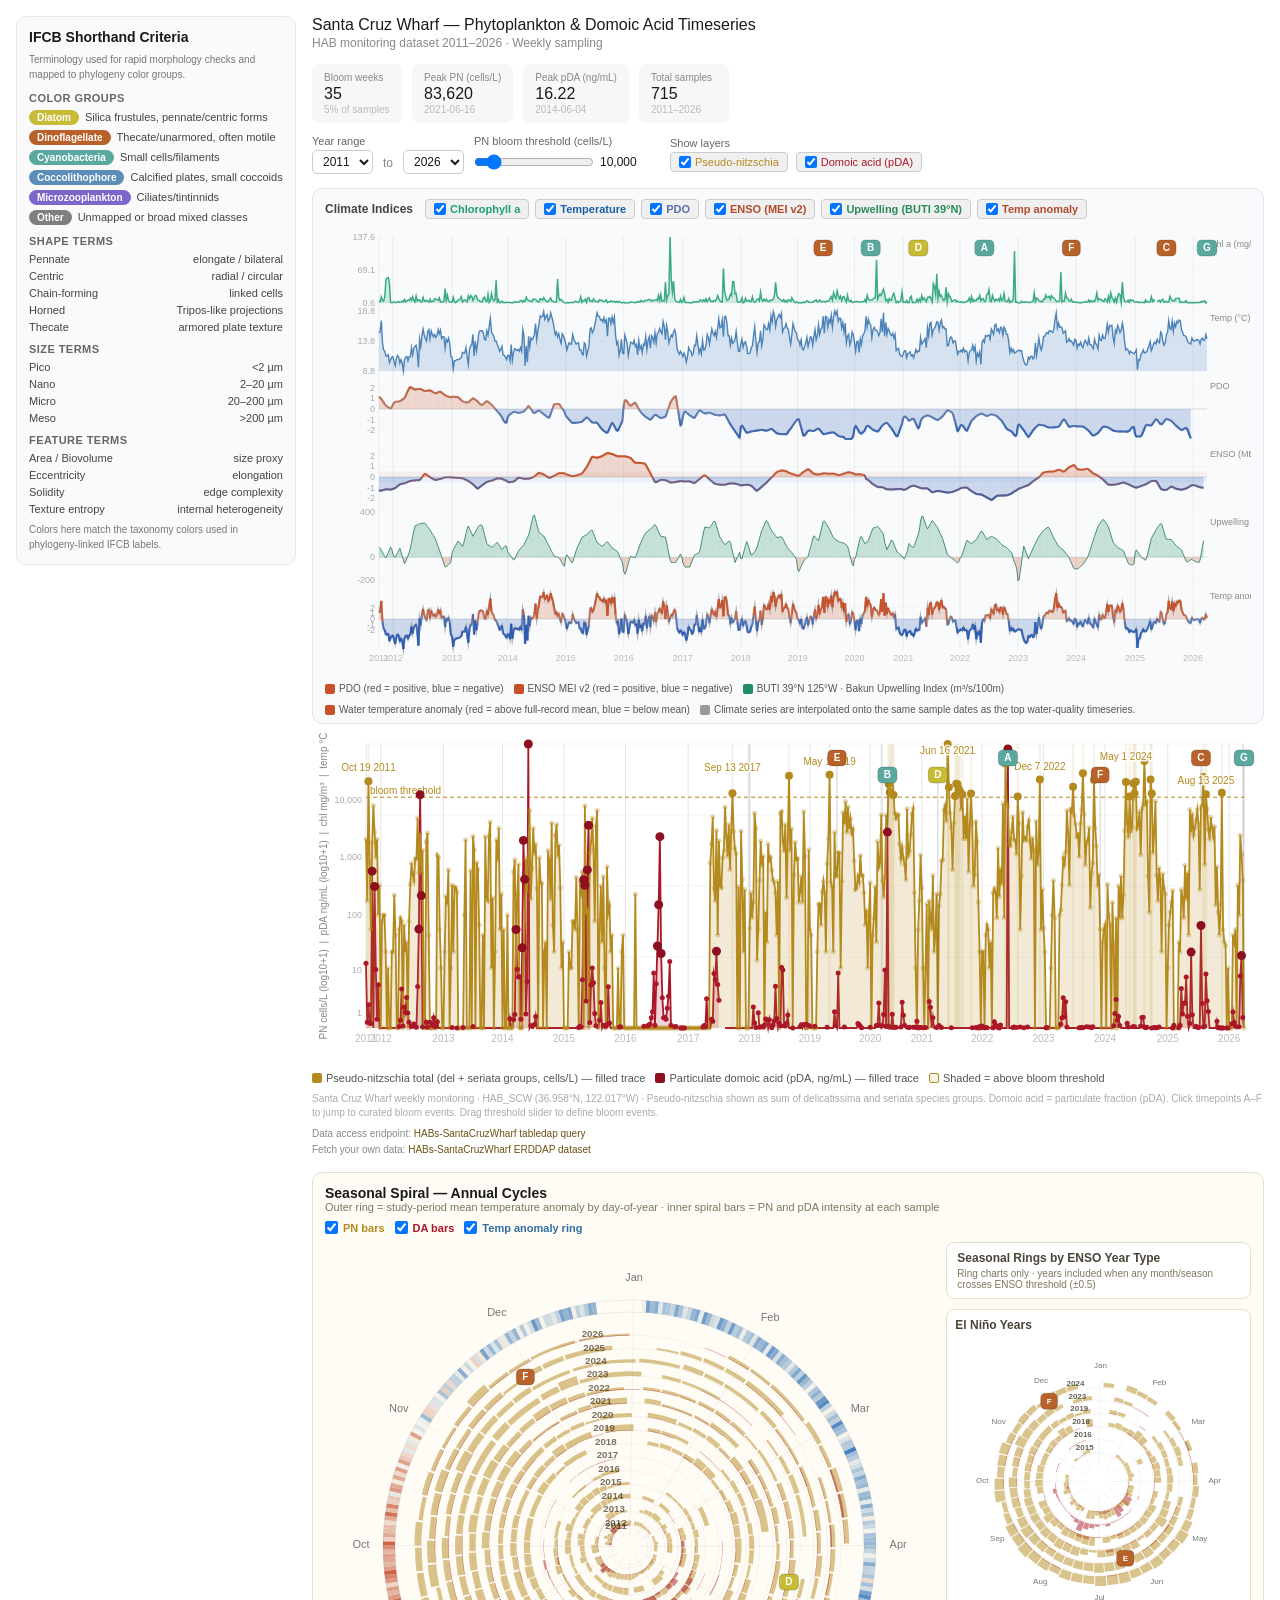
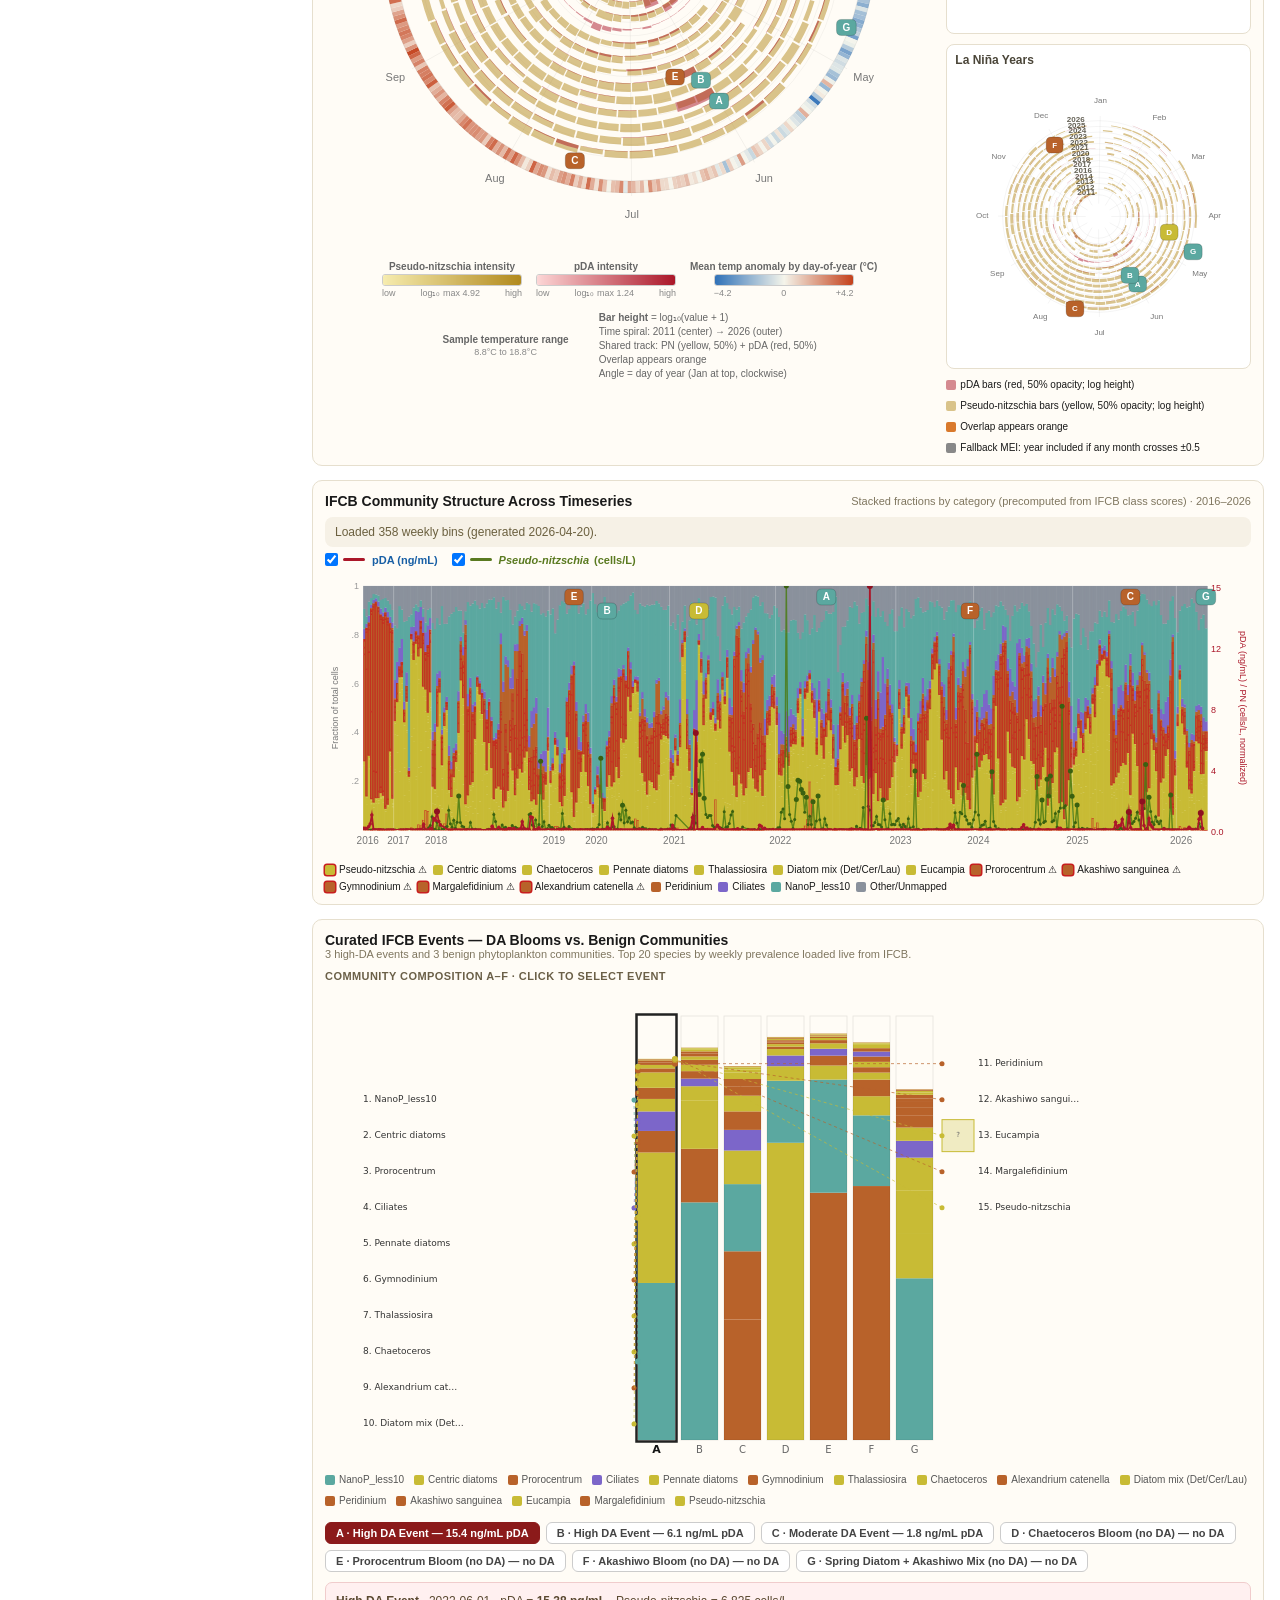
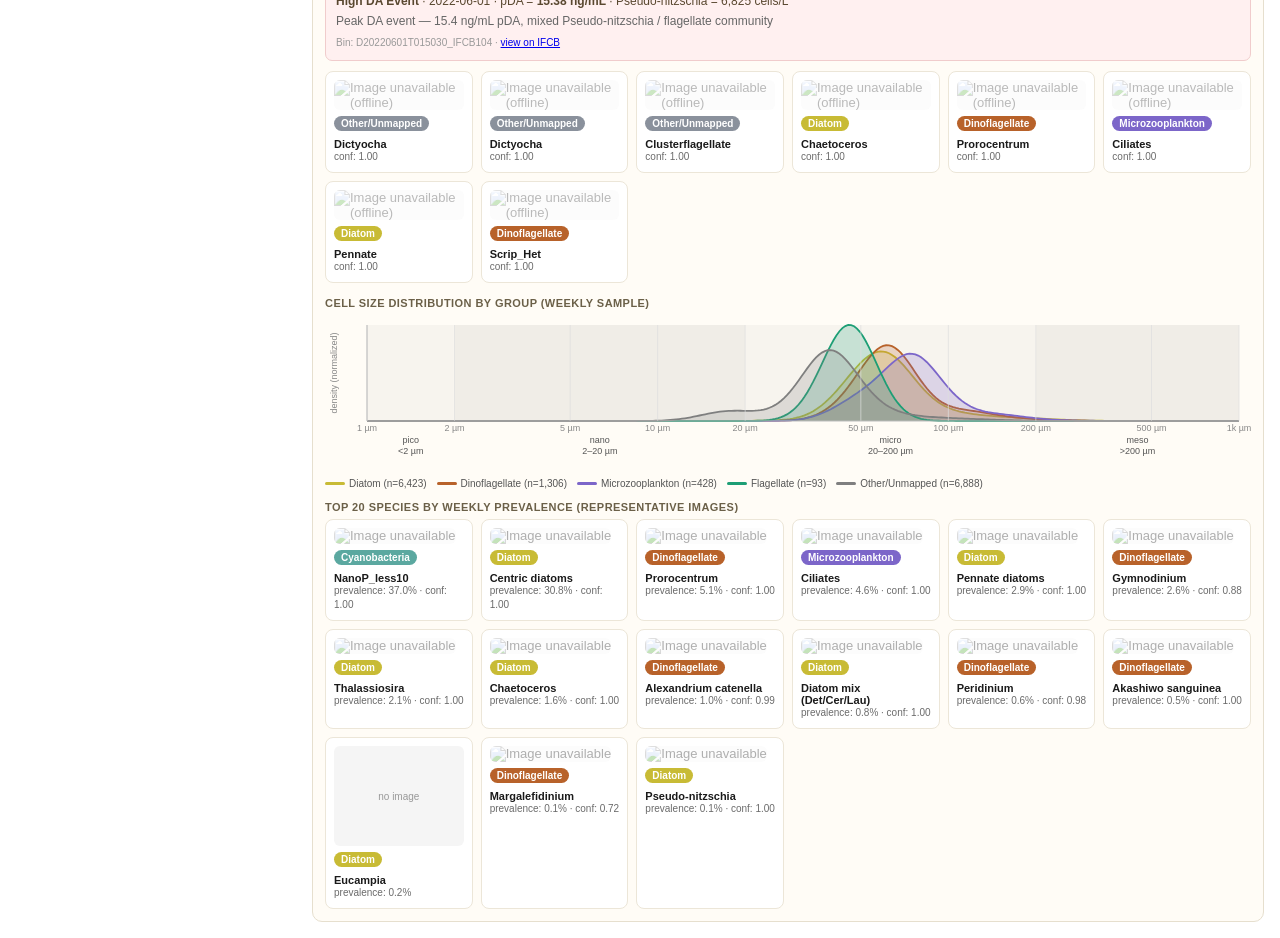
==== commit 4d440b71: "adding April 22" ====
--- a/santa-cruz-wharf-timeseries.html
+++ b/santa-cruz-wharf-timeseries.html
@@ -305,7 +305,7 @@
 if (EMBEDDED_VIEW) document.body.classList.add('embedded-view');
 
 const COMMUNITY_DATA_INLINE = {"dataset":"santa-cruz-municipal-wharf","aggregate":"weekly","top_k":14,"every_nth":20,"max_bins":null,"generated_at":"2026-04-20T01:00:23.080032+00:00","categories":[{"key":"NanoP_less10","label":"NanoP_less10","color":"#7F7F7F","group":"Other/Unmapped"},{"key":"Centric diatoms","label":"Centric diatoms","color":"#C8BB35","group":"Diatom"},{"key":"Prorocentrum","label":"Prorocentrum","color":"#B8622A","group":"Dinoflagellate"},{"key":"Chaetoceros","label":"Chaetoceros","color":"#C8BB35","group":"Diatom"},{"key":"Pennate diatoms","label":"Pennate diatoms","color":"#C8BB35","group":"Diatom"},{"key":"Akashiwo sanguinea","label":"Akashiwo sanguinea","color":"#B8622A","group":"Dinoflagellate"},{"key":"Ciliates","label":"Ciliates","color":"#A45D2A","group":"Microzooplankton"},{"key":"Peridinium","label":"Peridinium","color":"#B8622A","group":"Dinoflagellate"},{"key":"Gymnodinium","label":"Gymnodinium","color":"#B8622A","group":"Dinoflagellate"},{"key":"Margalefidinium","label":"Margalefidinium","color":"#B8622A","group":"Dinoflagellate"},{"key":"Alexandrium catenella","label":"Alexandrium catenella","color":"#B8622A","group":"Dinoflagellate"},{"key":"Thalassiosira","label":"Thalassiosira","color":"#C8BB35","group":"Diatom"},{"key":"Diatom mix (Det/Cer/Lau)","label":"Diatom mix (Det/Cer/Lau)","color":"#7F7F7F","group":"Other/Unmapped"},{"key":"Eucampia","label":"Eucampia","color":"#C8BB35","group":"Diatom"},{"key":"Pseudo-nitzschia","label":"Pseudo-nitzschia","color":"#C8BB35","group":"Diatom"},{"key":"Other/Unmapped","label":"Other/Unmapped","color":"#7F7F7F"}],"samples":[{"date":"2016-08-08","fractions":{"NanoP_less10":0.081653,"Centric diatoms":0.209677,"Prorocentrum":0.4375,"Chaetoceros":0.00756,"Pennate diatoms":0.044859,"Akashiwo sanguinea":0.027722,"Ciliates":0.041331,"Peridinium":0.000504,"Gymnodinium":0.02873,"Margalefidinium":0.000504,"Alexandrium catenella":0.005544,"Thalassiosira":0.004536,"Diatom mix (Det/Cer/Lau)":0.011593,"Eucampia":0.001008,"Pseudo-nitzschia":0.004032,"Other/Unmapped":0.093246}},{"date":"2016-08-15","fractions":{"NanoP_less10":0.030562,"Centric diatoms":0.097661,"Prorocentrum":0.520061,"Chaetoceros":0.003073,"Pennate diatoms":0.025781,"Akashiwo sanguinea":0.151955,"Ciliates":0.015195,"Peridinium":0.001366,"Gymnodinium":0.011781,"Margalefidinium":0.000683,"Alexandrium catenella":0.005122,"Thalassiosira":0.00239,"Diatom mix (Det/Cer/Lau)":0.003073,"Eucampia":0.001366,"Pseudo-nitzschia":0.005976,"Other/Unmapped":0.123954}},{"date":"2016-08-22","fractions":{"NanoP_less10":0.057341,"Centric diatoms":0.243856,"Prorocentrum":0.424071,"Chaetoceros":0.004411,"Pennate diatoms":0.037177,"Akashiwo sanguinea":0.091997,"Ciliates":0.027095,"Peridinium":0.00126,"Gymnodinium":0.017643,"Margalefidinium":0.0,"Alexandrium catenella":0.010712,"Thalassiosira":0.004411,"Diatom mix (Det/Cer/Lau)":0.006931,"Eucampia":0.006301,"Pseudo-nitzschia":0.003151,"Other/Unmapped":0.063642}},{"date":"2016-08-29","fractions":{"NanoP_less10":0.027893,"Centric diatoms":0.105329,"Prorocentrum":0.358451,"Chaetoceros":0.002914,"Pennate diatoms":0.012906,"Akashiwo sanguinea":0.398834,"Ciliates":0.012906,"Peridinium":0.002082,"Gymnodinium":0.012906,"Margalefidinium":0.001249,"Alexandrium catenella":0.009159,"Thalassiosira":0.001665,"Diatom mix (Det/Cer/Lau)":0.002082,"Eucampia":0.002082,"Pseudo-nitzschia":0.000833,"Other/Unmapped":0.048709}},{"date":"2016-09-05","fractions":{"NanoP_less10":0.024073,"Centric diatoms":0.088721,"Prorocentrum":0.127936,"Chaetoceros":0.00233,"Pennate diatoms":0.011066,"Akashiwo sanguinea":0.662396,"Ciliates":0.01359,"Peridinium":0.001747,"Gymnodinium":0.011454,"Margalefidinium":0.000777,"Alexandrium catenella":0.011454,"Thalassiosira":0.002912,"Diatom mix (Det/Cer/Lau)":0.003106,"Eucampia":0.004659,"Pseudo-nitzschia":0.001553,"Other/Unmapped":0.032227}},{"date":"2016-09-12","fractions":{"NanoP_less10":0.015897,"Centric diatoms":0.099924,"Prorocentrum":0.10598,"Chaetoceros":0.000757,"Pennate diatoms":0.017411,"Akashiwo sanguinea":0.682059,"Ciliates":0.012869,"Peridinium":0.0,"Gymnodinium":0.006813,"Margalefidinium":0.0,"Alexandrium catenella":0.009841,"Thalassiosira":0.000757,"Diatom mix (Det/Cer/Lau)":0.004542,"Eucampia":0.001514,"Pseudo-nitzschia":0.00757,"Other/Unmapped":0.034065}},{"date":"2016-09-19","fractions":{"NanoP_less10":0.024739,"Centric diatoms":0.109059,"Prorocentrum":0.026132,"Chaetoceros":0.002439,"Pennate diatoms":0.009756,"Akashiwo sanguinea":0.738328,"Ciliates":0.019861,"Peridinium":0.002787,"Gymnodinium":0.012195,"Margalefidinium":0.0,"Alexandrium catenella":0.004878,"Thalassiosira":0.005575,"Diatom mix (Det/Cer/Lau)":0.001045,"Eucampia":0.00453,"Pseudo-nitzschia":0.000348,"Other/Unmapped":0.038328}},{"date":"2016-09-26","fractions":{"NanoP_less10":0.034191,"Centric diatoms":0.129047,"Prorocentrum":0.024206,"Chaetoceros":0.003631,"Pennate diatoms":0.010439,"Akashiwo sanguinea":0.687746,"Ciliates":0.023298,"Peridinium":0.002269,"Gymnodinium":0.010893,"Margalefidinium":0.000303,"Alexandrium catenella":0.006959,"Thalassiosira":0.00348,"Diatom mix (Det/Cer/Lau)":0.001513,"Eucampia":0.004085,"Pseudo-nitzschia":0.000605,"Other/Unmapped":0.057337}},{"date":"2016-10-03","fractions":{"NanoP_less10":0.05473,"Centric diatoms":0.111149,"Prorocentrum":0.018243,"Chaetoceros":0.002365,"Pennate diatoms":0.014189,"Akashiwo sanguinea":0.689189,"Ciliates":0.016216,"Peridinium":0.003716,"Gymnodinium":0.012162,"Margalefidinium":0.002027,"Alexandrium catenella":0.008784,"Thalassiosira":0.005068,"Diatom mix (Det/Cer/Lau)":0.004054,"Eucampia":0.00473,"Pseudo-nitzschia":0.000676,"Other/Unmapped":0.052703}},{"date":"2016-10-10","fractions":{"NanoP_less10":0.039946,"Centric diatoms":0.072972,"Prorocentrum":0.009937,"Chaetoceros":0.002821,"Pennate diatoms":0.005182,"Akashiwo sanguinea":0.766751,"Ciliates":0.018202,"Peridinium":0.003345,"Gymnodinium":0.015447,"Margalefidinium":0.000787,"Alexandrium catenella":0.008691,"Thalassiosira":0.002427,"Diatom mix (Det/Cer/Lau)":0.000722,"Eucampia":0.003575,"Pseudo-nitzschia":0.000951,"Other/Unmapped":0.048244}},{"date":"2016-10-17","fractions":{"NanoP_less10":0.046167,"Centric diatoms":0.081505,"Prorocentrum":0.021944,"Chaetoceros":0.00399,"Pennate diatoms":0.009974,"Akashiwo sanguinea":0.715304,"Ciliates":0.021374,"Peridinium":0.00228,"Gymnodinium":0.010829,"Margalefidinium":0.000855,"Alexandrium catenella":0.016529,"Thalassiosira":0.00171,"Diatom mix (Det/Cer/Lau)":0.00285,"Eucampia":0.00456,"Pseudo-nitzschia":0.000855,"Other/Unmapped":0.059276}},{"date":"2016-10-24","fractions":{"NanoP_less10":0.051775,"Centric diatoms":0.260355,"Prorocentrum":0.007396,"Chaetoceros":0.008876,"Pennate diatoms":0.034024,"Akashiwo sanguinea":0.480769,"Ciliates":0.025148,"Peridinium":0.001479,"Gymnodinium":0.013314,"Margalefidinium":0.0,"Alexandrium catenella":0.022189,"Thalassiosira":0.002959,"Diatom mix (Det/Cer/Lau)":0.010355,"Eucampia":0.005917,"Pseudo-nitzschia":0.001479,"Other/Unmapped":0.073964}},{"date":"2016-10-31","fractions":{"NanoP_less10":0.051297,"Centric diatoms":0.090559,"Prorocentrum":0.011919,"Chaetoceros":0.005609,"Pennate diatoms":0.008647,"Akashiwo sanguinea":0.630872,"Ciliates":0.022318,"Peridinium":0.007595,"Gymnodinium":0.037041,"Margalefidinium":0.000351,"Alexandrium catenella":0.011334,"Thalassiosira":0.002454,"Diatom mix (Det/Cer/Lau)":0.000818,"Eucampia":0.021033,"Pseudo-nitzschia":0.000818,"Other/Unmapped":0.097336}},{"date":"2017-02-20","fractions":{"NanoP_less10":0.224138,"Centric diatoms":0.229885,"Prorocentrum":0.034483,"Chaetoceros":0.011494,"Pennate diatoms":0.143678,"Akashiwo sanguinea":0.022989,"Ciliates":0.074713,"Peridinium":0.005747,"Gymnodinium":0.028736,"Margalefidinium":0.0,"Alexandrium catenella":0.0,"Thalassiosira":0.04023,"Diatom mix (Det/Cer/Lau)":0.005747,"Eucampia":0.011494,"Pseudo-nitzschia":0.005747,"Other/Unmapped":0.16092}},{"date":"2017-02-27","fractions":{"NanoP_less10":0.137931,"Centric diatoms":0.318966,"Prorocentrum":0.0,"Chaetoceros":0.068966,"Pennate diatoms":0.103448,"Akashiwo sanguinea":0.008621,"Ciliates":0.086207,"Peridinium":0.0,"Gymnodinium":0.025862,"Margalefidinium":0.0,"Alexandrium catenella":0.043103,"Thalassiosira":0.008621,"Diatom mix (Det/Cer/Lau)":0.025862,"Eucampia":0.0,"Pseudo-nitzschia":0.0,"Other/Unmapped":0.172414}},{"date":"2017-03-06","fractions":{"NanoP_less10":0.170775,"Centric diatoms":0.236665,"Prorocentrum":0.012999,"Chaetoceros":0.292246,"Pennate diatoms":0.031824,"Akashiwo sanguinea":0.005379,"Ciliates":0.075303,"Peridinium":0.000448,"Gymnodinium":0.011206,"Margalefidinium":0.000896,"Alexandrium catenella":0.012999,"Thalassiosira":0.038548,"Diatom mix (Det/Cer/Lau)":0.019722,"Eucampia":0.005827,"Pseudo-nitzschia":0.003138,"Other/Unmapped":0.082026}},{"date":"2017-03-13","fractions":{"NanoP_less10":0.120312,"Centric diatoms":0.27293,"Prorocentrum":0.018938,"Chaetoceros":0.278314,"Pennate diatoms":0.024322,"Akashiwo sanguinea":0.003528,"Ciliates":0.093762,"Peridinium":0.000928,"Gymnodinium":0.030449,"Margalefidinium":0.000557,"Alexandrium catenella":0.006127,"Thalassiosira":0.023394,"Diatom mix (Det/Cer/Lau)":0.02098,"Eucampia":0.007798,"Pseudo-nitzschia":0.001485,"Other/Unmapped":0.096175}},{"date":"2017-03-20","fractions":{"NanoP_less10":0.327762,"Centric diatoms":0.135174,"Prorocentrum":0.006541,"Chaetoceros":0.115552,"Pennate diatoms":0.077035,"Akashiwo sanguinea":0.021076,"Ciliates":0.03125,"Peridinium":0.0,"Gymnodinium":0.007994,"Margalefidinium":0.000727,"Alexandrium catenella":0.015262,"Thalassiosira":0.018895,"Diatom mix (Det/Cer/Lau)":0.076308,"Eucampia":0.014535,"Pseudo-nitzschia":0.005814,"Other/Unmapped":0.146076}},{"date":"2017-03-27","fractions":{"NanoP_less10":0.211009,"Centric diatoms":0.215596,"Prorocentrum":0.018349,"Chaetoceros":0.123853,"Pennate diatoms":0.050459,"Akashiwo sanguinea":0.013761,"Ciliates":0.055046,"Peridinium":0.0,"Gymnodinium":0.013761,"Margalefidinium":0.0,"Alexandrium catenella":0.018349,"Thalassiosira":0.009174,"Diatom mix (Det/Cer/Lau)":0.114679,"Eucampia":0.004587,"Pseudo-nitzschia":0.009174,"Other/Unmapped":0.142202}},{"date":"2017-04-17","fractions":{"NanoP_less10":0.618234,"Centric diatoms":0.118234,"Prorocentrum":0.001425,"Chaetoceros":0.042735,"Pennate diatoms":0.02849,"Akashiwo sanguinea":0.012821,"Ciliates":0.012821,"Peridinium":0.0,"Gymnodinium":0.002849,"Margalefidinium":0.0,"Alexandrium catenella":0.005698,"Thalassiosira":0.008547,"Diatom mix (Det/Cer/Lau)":0.008547,"Eucampia":0.014245,"Pseudo-nitzschia":0.0,"Other/Unmapped":0.125356}},{"date":"2017-04-24","fractions":{"NanoP_less10":0.051733,"Centric diatoms":0.371552,"Prorocentrum":0.00697,"Chaetoceros":0.288996,"Pennate diatoms":0.025621,"Akashiwo sanguinea":0.003043,"Ciliates":0.027682,"Peridinium":0.000196,"Gymnodinium":0.006675,"Margalefidinium":0.000294,"Alexandrium catenella":0.004516,"Thalassiosira":0.021694,"Diatom mix (Det/Cer/Lau)":0.048297,"Eucampia":0.015117,"Pseudo-nitzschia":0.01178,"Other/Unmapped":0.115834}},{"date":"2017-05-01","fractions":{"NanoP_less10":0.078947,"Centric diatoms":0.356985,"Prorocentrum":0.031235,"Chaetoceros":0.053369,"Pennate diatoms":0.12088,"Akashiwo sanguinea":0.00578,"Ciliates":0.06001,"Peridinium":0.001107,"Gymnodinium":0.02484,"Margalefidinium":0.001476,"Alexandrium catenella":0.010453,"Thalassiosira":0.0091,"Diatom mix (Det/Cer/Lau)":0.12334,"Eucampia":0.030251,"Pseudo-nitzschia":0.004919,"Other/Unmapped":0.087309}},{"date":"2017-05-08","fractions":{"NanoP_less10":0.026394,"Centric diatoms":0.197674,"Prorocentrum":0.013843,"Chaetoceros":0.012551,"Pennate diatoms":0.461056,"Akashiwo sanguinea":0.011443,"Ciliates":0.083056,"Peridinium":0.001107,"Gymnodinium":0.015135,"Margalefidinium":0.000554,"Alexandrium catenella":0.00849,"Thalassiosira":0.004061,"Diatom mix (Det/Cer/Lau)":0.05777,"Eucampia":0.023625,"Pseudo-nitzschia":0.00849,"Other/Unmapped":0.074751}},{"date":"2017-05-15","fractions":{"NanoP_less10":0.021057,"Centric diatoms":0.209593,"Prorocentrum":0.033535,"Chaetoceros":0.022616,"Pennate diatoms":0.338663,"Akashiwo sanguinea":0.019107,"Ciliates":0.095535,"Peridinium":0.000195,"Gymnodinium":0.021057,"Margalefidinium":0.002535,"Alexandrium catenella":0.008969,"Thalassiosira":0.004679,"Diatom mix (Det/Cer/Lau)":0.017157,"Eucampia":0.09651,"Pseudo-nitzschia":0.023981,"Other/Unmapped":0.084812}},{"date":"2017-05-22","fractions":{"NanoP_less10":0.026779,"Centric diatoms":0.217054,"Prorocentrum":0.081513,"Chaetoceros":0.023021,"Pennate diatoms":0.059666,"Akashiwo sanguinea":0.004581,"Ciliates":0.055438,"Peridinium":0.00047,"Gymnodinium":0.021142,"Margalefidinium":0.001409,"Alexandrium catenella":0.003524,"Thalassiosira":0.006695,"Diatom mix (Det/Cer/Lau)":0.031008,"Eucampia":0.389006,"Pseudo-nitzschia":0.020085,"Other/Unmapped":0.058609}},{"date":"2017-05-29","fractions":{"NanoP_less10":0.034497,"Centric diatoms":0.33888,"Prorocentrum":0.177354,"Chaetoceros":0.106737,"Pennate diatoms":0.05763,"Akashiwo sanguinea":0.010958,"Ciliates":0.064529,"Peridinium":0.000812,"Gymnodinium":0.023133,"Margalefidinium":0.001218,"Alexandrium catenella":0.006088,"Thalassiosira":0.019886,"Diatom mix (Det/Cer/Lau)":0.01461,"Eucampia":0.008523,"Pseudo-nitzschia":0.043019,"Other/Unmapped":0.092127}},{"date":"2017-06-05","fractions":{"NanoP_less10":0.039865,"Centric diatoms":0.321782,"Prorocentrum":0.118812,"Chaetoceros":0.081813,"Pennate diatoms":0.044294,"Akashiwo sanguinea":0.006774,"Ciliates":0.08025,"Peridinium":0.001303,"Gymnodinium":0.01876,"Margalefidinium":0.000521,"Alexandrium catenella":0.007035,"Thalassiosira":0.015894,"Diatom mix (Det/Cer/Lau)":0.016415,"Eucampia":0.015112,"Pseudo-nitzschia":0.082335,"Other/Unmapped":0.149036}},{"date":"2017-06-12","fractions":{"NanoP_less10":0.063581,"Centric diatoms":0.259467,"Prorocentrum":0.232352,"Chaetoceros":0.067087,"Pennate diatoms":0.035063,"Akashiwo sanguinea":0.010519,"Ciliates":0.080879,"Peridinium":0.0,"Gymnodinium":0.025012,"Margalefidinium":0.000701,"Alexandrium catenella":0.007714,"Thalassiosira":0.011688,"Diatom mix (Det/Cer/Lau)":0.01309,"Eucampia":0.017064,"Pseudo-nitzschia":0.079009,"Other/Unmapped":0.096774}},{"date":"2017-06-19","fractions":{"NanoP_less10":0.040297,"Centric diatoms":0.351714,"Prorocentrum":0.205373,"Chaetoceros":0.044892,"Pennate diatoms":0.074938,"Akashiwo sanguinea":0.006363,"Ciliates":0.04666,"Peridinium":0.002121,"Gymnodinium":0.029692,"Margalefidinium":0.001414,"Alexandrium catenella":0.011665,"Thalassiosira":0.011665,"Diatom mix (Det/Cer/Lau)":0.033934,"Eucampia":0.028986,"Pseudo-nitzschia":0.019795,"Other/Unmapped":0.090491}},{"date":"2018-01-15","fractions":{"NanoP_less10":0.445371,"Centric diatoms":0.065332,"Prorocentrum":0.045038,"Chaetoceros":0.041145,"Pennate diatoms":0.052822,"Akashiwo sanguinea":0.031415,"Ciliates":0.035307,"Peridinium":0.037809,"Gymnodinium":0.053656,"Margalefidinium":0.00139,"Alexandrium catenella":0.019461,"Thalassiosira":0.007228,"Diatom mix (Det/Cer/Lau)":0.003336,"Eucampia":0.00834,"Pseudo-nitzschia":0.00139,"Other/Unmapped":0.150959}},{"date":"2018-01-22","fractions":{"NanoP_less10":0.386373,"Centric diatoms":0.056402,"Prorocentrum":0.081515,"Chaetoceros":0.045492,"Pennate diatoms":0.046315,"Akashiwo sanguinea":0.057843,"Ciliates":0.0352,"Peridinium":0.030671,"Gymnodinium":0.039317,"Margalefidinium":0.001647,"Alexandrium catenella":0.020996,"Thalassiosira":0.009469,"Diatom mix (Det/Cer/Lau)":0.002058,"Eucampia":0.00844,"Pseudo-nitzschia":0.002264,"Other/Unmapped":0.175998}},{"date":"2018-01-29","fractions":{"NanoP_less10":0.22641,"Centric diatoms":0.114571,"Prorocentrum":0.097228,"Chaetoceros":0.146252,"Pennate diatoms":0.069917,"Akashiwo sanguinea":0.028131,"Ciliates":0.051482,"Peridinium":0.010515,"Gymnodinium":0.015431,"Margalefidinium":0.002048,"Alexandrium catenella":0.01229,"Thalassiosira":0.015294,"Diatom mix (Det/Cer/Lau)":0.041786,"Eucampia":0.015567,"Pseudo-nitzschia":0.021986,"Other/Unmapped":0.131094}},{"date":"2018-02-05","fractions":{"NanoP_less10":0.190251,"Centric diatoms":0.083994,"Prorocentrum":0.025384,"Chaetoceros":0.322061,"Pennate diatoms":0.046551,"Akashiwo sanguinea":0.009445,"Ciliates":0.027914,"Peridinium":0.002952,"Gymnodinium":0.010541,"Margalefidinium":0.000675,"Alexandrium catenella":0.009951,"Thalassiosira":0.005903,"Diatom mix (Det/Cer/Lau)":0.062489,"Eucampia":0.027745,"Pseudo-nitzschia":0.016276,"Other/Unmapped":0.157868}},{"date":"2018-02-12","fractions":{"NanoP_less10":0.506149,"Centric diatoms":0.083434,"Prorocentrum":0.064062,"Chaetoceros":0.079254,"Pennate diatoms":0.041154,"Akashiwo sanguinea":0.029499,"Ciliates":0.019854,"Peridinium":0.007797,"Gymnodinium":0.017121,"Margalefidinium":0.000804,"Alexandrium catenella":0.005627,"Thalassiosira":0.003054,"Diatom mix (Det/Cer/Lau)":0.049192,"Eucampia":0.00643,"Pseudo-nitzschia":0.004984,"Other/Unmapped":0.081585}},{"date":"2018-02-19","fractions":{"NanoP_less10":0.342048,"Centric diatoms":0.094973,"Prorocentrum":0.024954,"Chaetoceros":0.1266,"Pennate diatoms":0.091956,"Akashiwo sanguinea":0.007404,"Ciliates":0.020658,"Peridinium":0.000548,"Gymnodinium":0.010695,"Margalefidinium":0.000274,"Alexandrium catenella":0.010695,"Thalassiosira":0.007495,"Diatom mix (Det/Cer/Lau)":0.067367,"Eucampia":0.0117,"Pseudo-nitzschia":0.028062,"Other/Unmapped":0.15457}},{"date":"2018-02-26","fractions":{"NanoP_less10":0.299503,"Centric diatoms":0.082898,"Prorocentrum":0.014262,"Chaetoceros":0.140583,"Pennate diatoms":0.111168,"Akashiwo sanguinea":0.004966,"Ciliates":0.019992,"Peridinium":0.000509,"Gymnodinium":0.007895,"Margalefidinium":0.000127,"Alexandrium catenella":0.004966,"Thalassiosira":0.008404,"Diatom mix (Det/Cer/Lau)":0.061887,"Eucampia":0.02012,"Pseudo-nitzschia":0.068509,"Other/Unmapped":0.154209}},{"date":"2018-03-05","fractions":{"NanoP_less10":0.52861,"Centric diatoms":0.082834,"Prorocentrum":0.049926,"Chaetoceros":0.010686,"Pennate diatoms":0.060047,"Akashiwo sanguinea":0.032342,"Ciliates":0.042802,"Peridinium":0.020807,"Gymnodinium":0.023465,"Margalefidinium":0.001809,"Alexandrium catenella":0.010573,"Thalassiosira":0.004806,"Diatom mix (Det/Cer/Lau)":0.00294,"Eucampia":0.003675,"Pseudo-nitzschia":0.000735,"Other/Unmapped":0.12394}},{"date":"2018-03-12","fractions":{"NanoP_less10":0.604983,"Centric diatoms":0.054839,"Prorocentrum":0.035265,"Chaetoceros":0.016422,"Pennate diatoms":0.055204,"Akashiwo sanguinea":0.027403,"Ciliates":0.031749,"Peridinium":0.017284,"Gymnodinium":0.023389,"Margalefidinium":0.000962,"Alexandrium catenella":0.008692,"Thalassiosira":0.004711,"Diatom mix (Det/Cer/Lau)":0.00272,"Eucampia":0.002554,"Pseudo-nitzschia":0.000597,"Other/Unmapped":0.113227}},{"date":"2018-03-19","fractions":{"NanoP_less10":0.557006,"Centric diatoms":0.07205,"Prorocentrum":0.026669,"Chaetoceros":0.025364,"Pennate diatoms":0.100087,"Akashiwo sanguinea":0.037175,"Ciliates":0.019769,"Peridinium":0.011749,"Gymnodinium":0.015852,"Margalefidinium":0.000746,"Alexandrium catenella":0.00659,"Thalassiosira":0.007149,"Diatom mix (Det/Cer/Lau)":0.005657,"Eucampia":0.005968,"Pseudo-nitzschia":0.002051,"Other/Unmapped":0.106117}},{"date":"2018-03-26","fractions":{"NanoP_less10":0.559004,"Centric diatoms":0.10664,"Prorocentrum":0.013632,"Chaetoceros":0.052918,"Pennate diatoms":0.086016,"Akashiwo sanguinea":0.0167,"Ciliates":0.027465,"Peridinium":0.004427,"Gymnodinium":0.009054,"Margalefidinium":0.000302,"Alexandrium catenella":0.003068,"Thalassiosira":0.005885,"Diatom mix (Det/Cer/Lau)":0.017807,"Eucampia":0.005986,"Pseudo-nitzschia":0.005785,"Other/Unmapped":0.085312}},{"date":"2018-04-02","fractions":{"NanoP_less10":0.330671,"Centric diatoms":0.141949,"Prorocentrum":0.038299,"Chaetoceros":0.096317,"Pennate diatoms":0.065841,"Akashiwo sanguinea":0.066004,"Ciliates":0.039602,"Peridinium":0.005378,"Gymnodinium":0.015156,"Margalefidinium":0.001141,"Alexandrium catenella":0.003748,"Thalassiosira":0.005704,"Diatom mix (Det/Cer/Lau)":0.069426,"Eucampia":0.015156,"Pseudo-nitzschia":0.005378,"Other/Unmapped":0.100228}},{"date":"2018-04-09","fractions":{"NanoP_less10":0.107143,"Centric diatoms":0.372768,"Prorocentrum":0.049107,"Chaetoceros":0.097098,"Pennate diatoms":0.030134,"Akashiwo sanguinea":0.03683,"Ciliates":0.017857,"Peridinium":0.013393,"Gymnodinium":0.033482,"Margalefidinium":0.002232,"Alexandrium catenella":0.024554,"Thalassiosira":0.003348,"Diatom mix (Det/Cer/Lau)":0.069196,"Eucampia":0.041295,"Pseudo-nitzschia":0.001116,"Other/Unmapped":0.100446}},{"date":"2018-04-16","fractions":{"NanoP_less10":0.059104,"Centric diatoms":0.182078,"Prorocentrum":0.051478,"Chaetoceros":0.246902,"Pennate diatoms":0.025739,"Akashiwo sanguinea":0.051478,"Ciliates":0.034318,"Peridinium":0.024786,"Gymnodinium":0.022879,"Margalefidinium":0.006673,"Alexandrium catenella":0.017159,"Thalassiosira":0.015253,"Diatom mix (Det/Cer/Lau)":0.036225,"Eucampia":0.031459,"Pseudo-nitzschia":0.004766,"Other/Unmapped":0.189704}},{"date":"2018-04-23","fractions":{"NanoP_less10":0.03664,"Centric diatoms":0.058088,"Prorocentrum":0.113494,"Chaetoceros":0.022341,"Pennate diatoms":0.00983,"Akashiwo sanguinea":0.525469,"Ciliates":0.018767,"Peridinium":0.040214,"Gymnodinium":0.00983,"Margalefidinium":0.01966,"Alexandrium catenella":0.025916,"Thalassiosira":0.005362,"Diatom mix (Det/Cer/Lau)":0.008937,"Eucampia":0.001787,"Pseudo-nitzschia":0.000894,"Other/Unmapped":0.10277}},{"date":"2018-05-07","fractions":{"NanoP_less10":0.376422,"Centric diatoms":0.074043,"Prorocentrum":0.261841,"Chaetoceros":0.016546,"Pennate diatoms":0.038469,"Akashiwo sanguinea":0.068666,"Ciliates":0.050259,"Peridinium":0.012203,"Gymnodinium":0.01365,"Margalefidinium":0.003309,"Alexandrium catenella":0.00455,"Thalassiosira":0.004137,"Diatom mix (Det/Cer/Lau)":0.004343,"Eucampia":0.004137,"Pseudo-nitzschia":0.002068,"Other/Unmapped":0.065357}},{"date":"2018-05-14","fractions":{"NanoP_less10":0.295649,"Centric diatoms":0.092809,"Prorocentrum":0.127908,"Chaetoceros":0.029912,"Pennate diatoms":0.035502,"Akashiwo sanguinea":0.232501,"Ciliates":0.039329,"Peridinium":0.007856,"Gymnodinium":0.01551,"Margalefidinium":0.00287,"Alexandrium catenella":0.011179,"Thalassiosira":0.004834,"Diatom mix (Det/Cer/Lau)":0.008057,"Eucampia":0.011431,"Pseudo-nitzschia":0.004583,"Other/Unmapped":0.080068}},{"date":"2018-05-21","fractions":{"NanoP_less10":0.41307,"Centric diatoms":0.062112,"Prorocentrum":0.039915,"Chaetoceros":0.048807,"Pennate diatoms":0.06094,"Akashiwo sanguinea":0.213911,"Ciliates":0.031366,"Peridinium":0.00648,"Gymnodinium":0.013718,"Margalefidinium":0.002137,"Alexandrium catenella":0.009927,"Thalassiosira":0.008617,"Diatom mix (Det/Cer/Lau)":0.006618,"Eucampia":0.003998,"Pseudo-nitzschia":0.006963,"Other/Unmapped":0.071419}},{"date":"2018-05-28","fractions":{"NanoP_less10":0.41456,"Centric diatoms":0.08337,"Prorocentrum":0.058463,"Chaetoceros":0.223947,"Pennate diatoms":0.038655,"Akashiwo sanguinea":0.055137,"Ciliates":0.015891,"Peridinium":0.0034,"Gymnodinium":0.007834,"Margalefidinium":0.003695,"Alexandrium catenella":0.005987,"Thalassiosira":0.011826,"Diatom mix (Det/Cer/Lau)":0.010126,"Eucampia":0.001848,"Pseudo-nitzschia":0.005617,"Other/Unmapped":0.059645}},{"date":"2018-06-04","fractions":{"NanoP_less10":0.289335,"Centric diatoms":0.062523,"Prorocentrum":0.028375,"Chaetoceros":0.461109,"Pennate diatoms":0.027385,"Akashiwo sanguinea":0.003299,"Ciliates":0.006145,"Peridinium":0.000598,"Gymnodinium":0.002475,"Margalefidinium":0.001485,"Alexandrium catenella":0.001547,"Thalassiosira":0.016002,"Diatom mix (Det/Cer/Lau)":0.013404,"Eucampia":0.002784,"Pseudo-nitzschia":0.005588,"Other/Unmapped":0.077948}},{"date":"2018-06-11","fractions":{"NanoP_less10":0.293981,"Centric diatoms":0.113788,"Prorocentrum":0.033654,"Chaetoceros":0.335536,"Pennate diatoms":0.032532,"Akashiwo sanguinea":0.001975,"Ciliates":0.011779,"Peridinium":0.001146,"Gymnodinium":0.005024,"Margalefidinium":0.00061,"Alexandrium catenella":0.002341,"Thalassiosira":0.046018,"Diatom mix (Det/Cer/Lau)":0.021363,"Eucampia":0.004438,"Pseudo-nitzschia":0.003707,"Other/Unmapped":0.092108}},{"date":"2018-06-18","fractions":{"NanoP_less10":0.352775,"Centric diatoms":0.202203,"Prorocentrum":0.06984,"Chaetoceros":0.11931,"Pennate diatoms":0.026897,"Akashiwo sanguinea":0.002619,"Ciliates":0.015049,"Peridinium":0.001538,"Gymnodinium":0.007317,"Margalefidinium":0.001164,"Alexandrium catenella":0.003118,"Thalassiosira":0.102931,"Diatom mix (Det/Cer/Lau)":0.020245,"Eucampia":0.003534,"Pseudo-nitzschia":0.002328,"Other/Unmapped":0.069133}},{"date":"2018-06-25","fractions":{"NanoP_less10":0.343599,"Centric diatoms":0.224932,"Prorocentrum":0.123512,"Chaetoceros":0.041061,"Pennate diatoms":0.027757,"Akashiwo sanguinea":0.005749,"Ciliates":0.029564,"Peridinium":0.009608,"Gymnodinium":0.024308,"Margalefidinium":0.001642,"Alexandrium catenella":0.011169,"Thalassiosira":0.056828,"Diatom mix (Det/Cer/Lau)":0.007884,"Eucampia":0.002217,"Pseudo-nitzschia":0.001725,"Other/Unmapped":0.088445}},{"date":"2018-07-02","fractions":{"NanoP_less10":0.434949,"Centric diatoms":0.144369,"Prorocentrum":0.172446,"Chaetoceros":0.032832,"Pennate diatoms":0.052317,"Akashiwo sanguinea":0.004705,"Ciliates":0.039378,"Peridinium":0.003938,"Gymnodinium":0.017285,"Margalefidinium":0.000921,"Alexandrium catenella":0.009717,"Thalassiosira":0.010126,"Diatom mix (Det/Cer/Lau)":0.002352,"Eucampia":0.001688,"Pseudo-nitzschia":0.002404,"Other/Unmapped":0.070574}},{"date":"2018-07-09","fractions":{"NanoP_less10":0.405593,"Centric diatoms":0.080591,"Prorocentrum":0.156357,"Chaetoceros":0.088593,"Pennate diatoms":0.157316,"Akashiwo sanguinea":0.001019,"Ciliates":0.012797,"Peridinium":0.001379,"Gymnodinium":0.006594,"Margalefidinium":0.000539,"Alexandrium catenella":0.002488,"Thalassiosira":0.01007,"Diatom mix (Det/Cer/Lau)":0.012108,"Eucampia":0.002068,"Pseudo-nitzschia":0.007343,"Other/Unmapped":0.055146}},{"date":"2018-07-16","fractions":{"NanoP_less10":0.479997,"Centric diatoms":0.073279,"Prorocentrum":0.173165,"Chaetoceros":0.052599,"Pennate diatoms":0.10886,"Akashiwo sanguinea":0.001947,"Ciliates":0.015388,"Peridinium":0.002138,"Gymnodinium":0.010033,"Margalefidinium":0.000868,"Alexandrium catenella":0.004509,"Thalassiosira":0.009716,"Diatom mix (Det/Cer/Lau)":0.006646,"Eucampia":0.001884,"Pseudo-nitzschia":0.003048,"Other/Unmapped":0.055922}},{"date":"2018-07-23","fractions":{"NanoP_less10":0.574907,"Centric diatoms":0.060622,"Prorocentrum":0.220909,"Chaetoceros":0.013421,"Pennate diatoms":0.046312,"Akashiwo sanguinea":0.003025,"Ciliates":0.01032,"Peridinium":0.003076,"Gymnodinium":0.006888,"Margalefidinium":0.002516,"Alexandrium catenella":0.004499,"Thalassiosira":0.002923,"Diatom mix (Det/Cer/Lau)":0.00183,"Eucampia":0.000966,"Pseudo-nitzschia":0.001906,"Other/Unmapped":0.04588}},{"date":"2018-07-30","fractions":{"NanoP_less10":0.510535,"Centric diatoms":0.099325,"Prorocentrum":0.164034,"Chaetoceros":0.009842,"Pennate diatoms":0.054049,"Akashiwo sanguinea":0.009614,"Ciliates":0.023388,"Peridinium":0.004455,"Gymnodinium":0.011705,"Margalefidinium":0.004478,"Alexandrium catenella":0.008251,"Thalassiosira":0.002727,"Diatom mix (Det/Cer/Lau)":0.00275,"Eucampia":0.000432,"Pseudo-nitzschia":0.003046,"Other/Unmapped":0.09137}},{"date":"2018-08-06","fractions":{"NanoP_less10":0.498468,"Centric diatoms":0.07965,"Prorocentrum":0.197812,"Chaetoceros":0.011379,"Pennate diatoms":0.076149,"Akashiwo sanguinea":0.016193,"Ciliates":0.024508,"Peridinium":0.000875,"Gymnodinium":0.00919,"Margalefidinium":0.004814,"Alexandrium catenella":0.002626,"Thalassiosira":0.004376,"Diatom mix (Det/Cer/Lau)":0.003063,"Eucampia":0.0,"Pseudo-nitzschia":0.005689,"Other/Unmapped":0.065208}},{"date":"2018-08-13","fractions":{"NanoP_less10":0.083697,"Centric diatoms":0.111354,"Prorocentrum":0.23508,"Chaetoceros":0.007278,"Pennate diatoms":0.027656,"Akashiwo sanguinea":0.053857,"Ciliates":0.045124,"Peridinium":0.23508,"Gymnodinium":0.017467,"Margalefidinium":0.010917,"Alexandrium catenella":0.042213,"Thalassiosira":0.010917,"Diatom mix (Det/Cer/Lau)":0.003639,"Eucampia":0.001456,"Pseudo-nitzschia":0.005095,"Other/Unmapped":0.10917}},{"date":"2018-08-20","fractions":{"NanoP_less10":0.346448,"Centric diatoms":0.079632,"Prorocentrum":0.073791,"Chaetoceros":0.003093,"Pennate diatoms":0.007645,"Akashiwo sanguinea":0.00713,"Ciliates":0.04278,"Peridinium":0.31621,"Gymnodinium":0.051971,"Margalefidinium":0.003093,"Alexandrium catenella":0.020703,"Thalassiosira":0.00189,"Diatom mix (Det/Cer/Lau)":0.000859,"Eucampia":0.0,"Pseudo-nitzschia":0.000859,"Other/Unmapped":0.043897}},{"date":"2018-08-27","fractions":{"NanoP_less10":0.229891,"Centric diatoms":0.106365,"Prorocentrum":0.20827,"Chaetoceros":0.003855,"Pennate diatoms":0.00635,"Akashiwo sanguinea":0.014288,"Ciliates":0.033036,"Peridinium":0.243952,"Gymnodinium":0.061045,"Margalefidinium":0.007635,"Alexandrium catenella":0.024531,"Thalassiosira":0.001512,"Diatom mix (Det/Cer/Lau)":0.000718,"Eucampia":0.000227,"Pseudo-nitzschia":0.000529,"Other/Unmapped":0.057794}},{"date":"2018-09-03","fractions":{"NanoP_less10":0.246783,"Centric diatoms":0.113699,"Prorocentrum":0.057583,"Chaetoceros":0.017348,"Pennate diatoms":0.017674,"Akashiwo sanguinea":0.015312,"Ciliates":0.028262,"Peridinium":0.353396,"Gymnodinium":0.036732,"Margalefidinium":0.00619,"Alexandrium catenella":0.036651,"Thalassiosira":0.006271,"Diatom mix (Det/Cer/Lau)":0.002769,"Eucampia":0.002362,"Pseudo-nitzschia":0.002281,"Other/Unmapped":0.056687}},{"date":"2018-09-10","fractions":{"NanoP_less10":0.277012,"Centric diatoms":0.208937,"Prorocentrum":0.050009,"Chaetoceros":0.034125,"Pennate diatoms":0.037528,"Akashiwo sanguinea":0.012393,"Ciliates":0.046343,"Peridinium":0.128731,"Gymnodinium":0.027841,"Margalefidinium":0.019637,"Alexandrium catenella":0.021382,"Thalassiosira":0.022342,"Diatom mix (Det/Cer/Lau)":0.003753,"Eucampia":0.003491,"Pseudo-nitzschia":0.009164,"Other/Unmapped":0.097312}},{"date":"2018-09-17","fractions":{"NanoP_less10":0.18309,"Centric diatoms":0.185523,"Prorocentrum":0.169708,"Chaetoceros":0.011557,"Pennate diatoms":0.026764,"Akashiwo sanguinea":0.041363,"Ciliates":0.080292,"Peridinium":0.018856,"Gymnodinium":0.032847,"Margalefidinium":0.041363,"Alexandrium catenella":0.029805,"Thalassiosira":0.012774,"Diatom mix (Det/Cer/Lau)":0.001825,"Eucampia":0.001217,"Pseudo-nitzschia":0.006083,"Other/Unmapped":0.156934}},{"date":"2018-09-24","fractions":{"NanoP_less10":0.114286,"Centric diatoms":0.116,"Prorocentrum":0.025714,"Chaetoceros":0.007429,"Pennate diatoms":0.011429,"Akashiwo sanguinea":0.061714,"Ciliates":0.027429,"Peridinium":0.303429,"Gymnodinium":0.02,"Margalefidinium":0.125143,"Alexandrium catenella":0.053714,"Thalassiosira":0.005143,"Diatom mix (Det/Cer/Lau)":0.000571,"Eucampia":0.0,"Pseudo-nitzschia":0.004,"Other/Unmapped":0.124}},{"date":"2018-10-01","fractions":{"NanoP_less10":0.137318,"Centric diatoms":0.176414,"Prorocentrum":0.052989,"Chaetoceros":0.006462,"Pennate diatoms":0.020679,"Akashiwo sanguinea":0.068174,"Ciliates":0.028756,"Peridinium":0.112439,"Gymnodinium":0.04168,"Margalefidinium":0.179321,"Alexandrium catenella":0.066236,"Thalassiosira":0.004523,"Diatom mix (Det/Cer/Lau)":0.0,"Eucampia":0.000323,"Pseudo-nitzschia":0.004523,"Other/Unmapped":0.100162}},{"date":"2018-10-08","fractions":{"NanoP_less10":0.069082,"Centric diatoms":0.192008,"Prorocentrum":0.05723,"Chaetoceros":0.003048,"Pennate diatoms":0.042668,"Akashiwo sanguinea":0.039621,"Ciliates":0.020996,"Peridinium":0.102946,"Gymnodinium":0.059262,"Margalefidinium":0.2638,"Alexandrium catenella":0.060955,"Thalassiosira":0.007111,"Diatom mix (Det/Cer/Lau)":0.001693,"Eucampia":0.001016,"Pseudo-nitzschia":0.00508,"Other/Unmapped":0.073485}},{"date":"2018-10-15","fractions":{"NanoP_less10":0.047606,"Centric diatoms":0.174468,"Prorocentrum":0.03883,"Chaetoceros":0.001064,"Pennate diatoms":0.044947,"Akashiwo sanguinea":0.050798,"Ciliates":0.025798,"Peridinium":0.121277,"Gymnodinium":0.051596,"Margalefidinium":0.273404,"Alexandrium catenella":0.071809,"Thalassiosira":0.003457,"Diatom mix (Det/Cer/Lau)":0.002128,"Eucampia":0.000532,"Pseudo-nitzschia":0.010904,"Other/Unmapped":0.081383}},{"date":"2018-10-22","fractions":{"NanoP_less10":0.086385,"Centric diatoms":0.228169,"Prorocentrum":0.041315,"Chaetoceros":0.004695,"Pennate diatoms":0.041315,"Akashiwo sanguinea":0.043192,"Ciliates":0.020657,"Peridinium":0.255399,"Gymnodinium":0.047887,"Margalefidinium":0.047887,"Alexandrium catenella":0.062911,"Thalassiosira":0.013146,"Diatom mix (Det/Cer/Lau)":0.002817,"Eucampia":0.000939,"Pseudo-nitzschia":0.007512,"Other/Unmapped":0.095775}},{"date":"2018-10-29","fractions":{"NanoP_less10":0.090652,"Centric diatoms":0.260219,"Prorocentrum":0.043302,"Chaetoceros":0.007689,"Pennate diatoms":0.034399,"Akashiwo sanguinea":0.044112,"Ciliates":0.024686,"Peridinium":0.197086,"Gymnodinium":0.040469,"Margalefidinium":0.123027,"Alexandrium catenella":0.044921,"Thalassiosira":0.013355,"Diatom mix (Det/Cer/Lau)":0.002428,"Eucampia":0.0,"Pseudo-nitzschia":0.005666,"Other/Unmapped":0.067989}},{"date":"2018-11-05","fractions":{"NanoP_less10":0.53787,"Centric diatoms":0.105818,"Prorocentrum":0.025906,"Chaetoceros":0.014709,"Pennate diatoms":0.034468,"Akashiwo sanguinea":0.015368,"Ciliates":0.048299,"Peridinium":0.043249,"Gymnodinium":0.011416,"Margalefidinium":0.064764,"Alexandrium catenella":0.013611,"Thalassiosira":0.004171,"Diatom mix (Det/Cer/Lau)":0.001976,"Eucampia":0.00022,"Pseudo-nitzschia":0.004171,"Other/Unmapped":0.073985}},{"date":"2018-11-12","fractions":{"NanoP_less10":0.407327,"Centric diatoms":0.07591,"Prorocentrum":0.033712,"Chaetoceros":0.011871,"Pennate diatoms":0.025458,"Akashiwo sanguinea":0.026664,"Ciliates":0.067099,"Peridinium":0.1214,"Gymnodinium":0.023974,"Margalefidinium":0.077162,"Alexandrium catenella":0.018502,"Thalassiosira":0.003478,"Diatom mix (Det/Cer/Lau)":0.000835,"Eucampia":0.000278,"Pseudo-nitzschia":0.001577,"Other/Unmapped":0.104753}},{"date":"2018-11-19","fractions":{"NanoP_less10":0.426029,"Centric diatoms":0.079335,"Prorocentrum":0.056937,"Chaetoceros":0.01391,"Pennate diatoms":0.028646,"Akashiwo sanguinea":0.048686,"Ciliates":0.067783,"Peridinium":0.105269,"Gymnodinium":0.018154,"Margalefidinium":0.0501,"Alexandrium catenella":0.029589,"Thalassiosira":0.003301,"Diatom mix (Det/Cer/Lau)":0.000472,"Eucampia":0.000707,"Pseudo-nitzschia":0.000825,"Other/Unmapped":0.070258}},{"date":"2018-11-26","fractions":{"NanoP_less10":0.382922,"Centric diatoms":0.065043,"Prorocentrum":0.118412,"Chaetoceros":0.011341,"Pennate diatoms":0.02535,"Akashiwo sanguinea":0.077385,"Ciliates":0.064376,"Peridinium":0.137091,"Gymnodinium":0.018012,"Margalefidinium":0.009006,"Alexandrium catenella":0.013342,"Thalassiosira":0.001668,"Diatom mix (Det/Cer/Lau)":0.000334,"Eucampia":0.000334,"Pseudo-nitzschia":0.001334,"Other/Unmapped":0.074049}},{"date":"2018-12-03","fractions":{"NanoP_less10":0.636257,"Centric diatoms":0.060819,"Prorocentrum":0.034698,"Chaetoceros":0.026901,"Pennate diatoms":0.049513,"Akashiwo sanguinea":0.02729,"Ciliates":0.030019,"Peridinium":0.024172,"Gymnodinium":0.008187,"Margalefidinium":0.00078,"Alexandrium catenella":0.008577,"Thalassiosira":0.004678,"Diatom mix (Det/Cer/Lau)":0.002339,"Eucampia":0.00117,"Pseudo-nitzschia":0.003509,"Other/Unmapped":0.081092}},{"date":"2018-12-10","fractions":{"NanoP_less10":0.571028,"Centric diatoms":0.061682,"Prorocentrum":0.038318,"Chaetoceros":0.02757,"Pennate diatoms":0.043458,"Akashiwo sanguinea":0.033178,"Ciliates":0.039252,"Peridinium":0.028505,"Gymnodinium":0.009813,"Margalefidinium":0.004206,"Alexandrium catenella":0.01215,"Thalassiosira":0.005607,"Diatom mix (Det/Cer/Lau)":0.002804,"Eucampia":0.002336,"Pseudo-nitzschia":0.004673,"Other/Unmapped":0.115421}},{"date":"2018-12-17","fractions":{"NanoP_less10":0.565217,"Centric diatoms":0.059627,"Prorocentrum":0.032298,"Chaetoceros":0.020497,"Pennate diatoms":0.032298,"Akashiwo sanguinea":0.040373,"Ciliates":0.062112,"Peridinium":0.031056,"Gymnodinium":0.018012,"Margalefidinium":0.001863,"Alexandrium catenella":0.011801,"Thalassiosira":0.006211,"Diatom mix (Det/Cer/Lau)":0.002484,"Eucampia":0.000621,"Pseudo-nitzschia":0.004969,"Other/Unmapped":0.110559}},{"date":"2018-12-24","fractions":{"NanoP_less10":0.549526,"Centric diatoms":0.072351,"Prorocentrum":0.016365,"Chaetoceros":0.052541,"Pennate diatoms":0.031869,"Akashiwo sanguinea":0.009475,"Ciliates":0.086133,"Peridinium":0.003445,"Gymnodinium":0.006891,"Margalefidinium":0.002584,"Alexandrium catenella":0.013781,"Thalassiosira":0.018088,"Diatom mix (Det/Cer/Lau)":0.005168,"Eucampia":0.005168,"Pseudo-nitzschia":0.002584,"Other/Unmapped":0.124031}},{"date":"2018-12-31","fractions":{"NanoP_less10":0.3975,"Centric diatoms":0.0975,"Prorocentrum":0.0175,"Chaetoceros":0.125,"Pennate diatoms":0.0425,"Akashiwo sanguinea":0.0025,"Ciliates":0.12,"Peridinium":0.005,"Gymnodinium":0.0025,"Margalefidinium":0.005,"Alexandrium catenella":0.0225,"Thalassiosira":0.055,"Diatom mix (Det/Cer/Lau)":0.0025,"Eucampia":0.005,"Pseudo-nitzschia":0.0,"Other/Unmapped":0.1}},{"date":"2019-02-04","fractions":{"NanoP_less10":0.623211,"Centric diatoms":0.038156,"Prorocentrum":0.004769,"Chaetoceros":0.055644,"Pennate diatoms":0.055644,"Akashiwo sanguinea":0.00318,"Ciliates":0.017488,"Peridinium":0.00159,"Gymnodinium":0.0,"Margalefidinium":0.00159,"Alexandrium catenella":0.038156,"Thalassiosira":0.017488,"Diatom mix (Det/Cer/Lau)":0.004769,"Eucampia":0.011129,"Pseudo-nitzschia":0.011129,"Other/Unmapped":0.116057}},{"date":"2019-03-04","fractions":{"NanoP_less10":0.613122,"Centric diatoms":0.049774,"Prorocentrum":0.012821,"Chaetoceros":0.103318,"Pennate diatoms":0.070136,"Akashiwo sanguinea":0.001508,"Ciliates":0.021116,"Peridinium":0.002262,"Gymnodinium":0.003771,"Margalefidinium":0.001508,"Alexandrium catenella":0.006787,"Thalassiosira":0.008296,"Diatom mix (Det/Cer/Lau)":0.00905,"Eucampia":0.001508,"Pseudo-nitzschia":0.003771,"Other/Unmapped":0.091252}},{"date":"2019-03-11","fractions":{"NanoP_less10":0.403579,"Centric diatoms":0.041119,"Prorocentrum":0.007044,"Chaetoceros":0.113269,"Pennate diatoms":0.060346,"Akashiwo sanguinea":0.003807,"Ciliates":0.025128,"Peridinium":0.000952,"Gymnodinium":0.003427,"Margalefidinium":0.000571,"Alexandrium catenella":0.011041,"Thalassiosira":0.016181,"Diatom mix (Det/Cer/Lau)":0.098039,"Eucampia":0.005521,"Pseudo-nitzschia":0.016752,"Other/Unmapped":0.193223}},{"date":"2019-03-18","fractions":{"NanoP_less10":0.490283,"Centric diatoms":0.053569,"Prorocentrum":0.008819,"Chaetoceros":0.104687,"Pennate diatoms":0.063858,"Akashiwo sanguinea":0.007023,"Ciliates":0.030867,"Peridinium":0.00147,"Gymnodinium":0.007186,"Margalefidinium":0.00245,"Alexandrium catenella":0.007349,"Thalassiosira":0.007349,"Diatom mix (Det/Cer/Lau)":0.057488,"Eucampia":0.003266,"Pseudo-nitzschia":0.017312,"Other/Unmapped":0.137024}},{"date":"2019-04-29","fractions":{"NanoP_less10":0.651468,"Centric diatoms":0.092672,"Prorocentrum":0.057652,"Chaetoceros":0.005575,"Pennate diatoms":0.013389,"Akashiwo sanguinea":0.005193,"Ciliates":0.033448,"Peridinium":0.007862,"Gymnodinium":0.032304,"Margalefidinium":0.006432,"Alexandrium catenella":0.010816,"Thalassiosira":0.002382,"Diatom mix (Det/Cer/Lau)":0.001096,"Eucampia":0.000476,"Pseudo-nitzschia":0.000905,"Other/Unmapped":0.07833}},{"date":"2019-05-06","fractions":{"NanoP_less10":0.620971,"Centric diatoms":0.069465,"Prorocentrum":0.079595,"Chaetoceros":0.006249,"Pennate diatoms":0.017827,"Akashiwo sanguinea":0.026247,"Ciliates":0.043547,"Peridinium":0.003421,"Gymnodinium":0.018813,"Margalefidinium":0.040718,"Alexandrium catenella":0.006183,"Thalassiosira":0.003026,"Diatom mix (Det/Cer/Lau)":0.001052,"Eucampia":0.00046,"Pseudo-nitzschia":0.001118,"Other/Unmapped":0.061308}},{"date":"2019-05-13","fractions":{"NanoP_less10":0.594891,"Centric diatoms":0.055758,"Prorocentrum":0.051771,"Chaetoceros":0.014328,"Pennate diatoms":0.057313,"Akashiwo sanguinea":0.016423,"Ciliates":0.025277,"Peridinium":0.002703,"Gymnodinium":0.010341,"Margalefidinium":0.072317,"Alexandrium catenella":0.017099,"Thalassiosira":0.005001,"Diatom mix (Det/Cer/Lau)":0.002298,"Eucampia":0.003177,"Pseudo-nitzschia":0.003514,"Other/Unmapped":0.067789}},{"date":"2019-05-20","fractions":{"NanoP_less10":0.34227,"Centric diatoms":0.11409,"Prorocentrum":0.009034,"Chaetoceros":0.04415,"Pennate diatoms":0.141046,"Akashiwo sanguinea":0.004808,"Ciliates":0.017194,"Peridinium":0.001603,"Gymnodinium":0.00408,"Margalefidinium":0.11103,"Alexandrium catenella":0.014862,"Thalassiosira":0.023605,"Diatom mix (Det/Cer/Lau)":0.042547,"Eucampia":0.004517,"Pseudo-nitzschia":0.012094,"Other/Unmapped":0.11307}},{"date":"2019-05-27","fractions":{"NanoP_less10":0.302133,"Centric diatoms":0.112012,"Prorocentrum":0.111607,"Chaetoceros":0.036499,"Pennate diatoms":0.095709,"Akashiwo sanguinea":0.033579,"Ciliates":0.029443,"Peridinium":0.005353,"Gymnodinium":0.01314,"Margalefidinium":0.07089,"Alexandrium catenella":0.011842,"Thalassiosira":0.020277,"Diatom mix (Det/Cer/Lau)":0.051099,"Eucampia":0.002352,"Pseudo-nitzschia":0.010625,"Other/Unmapped":0.093438}},{"date":"2019-06-03","fractions":{"NanoP_less10":0.256581,"Centric diatoms":0.072945,"Prorocentrum":0.398746,"Chaetoceros":0.008133,"Pennate diatoms":0.045505,"Akashiwo sanguinea":0.045754,"Ciliates":0.036938,"Peridinium":0.004842,"Gymnodinium":0.0167,"Margalefidinium":0.008878,"Alexandrium catenella":0.006953,"Thalassiosira":0.003539,"Diatom mix (Det/Cer/Lau)":0.023405,"Eucampia":0.000559,"Pseudo-nitzschia":0.002607,"Other/Unmapped":0.067917}},{"date":"2019-06-10","fractions":{"NanoP_less10":0.266758,"Centric diatoms":0.033207,"Prorocentrum":0.58326,"Chaetoceros":0.004939,"Pennate diatoms":0.012802,"Akashiwo sanguinea":0.023264,"Ciliates":0.016278,"Peridinium":0.003347,"Gymnodinium":0.007603,"Margalefidinium":0.000617,"Alexandrium catenella":0.001885,"Thalassiosira":0.00104,"Diatom mix (Det/Cer/Lau)":0.00091,"Eucampia":0.000325,"Pseudo-nitzschia":0.002469,"Other/Unmapped":0.041297}},{"date":"2019-06-17","fractions":{"NanoP_less10":0.398574,"Centric diatoms":0.072987,"Prorocentrum":0.338086,"Chaetoceros":0.018595,"Pennate diatoms":0.013954,"Akashiwo sanguinea":0.00364,"Ciliates":0.037494,"Peridinium":0.010011,"Gymnodinium":0.017018,"Margalefidinium":0.000971,"Alexandrium catenella":0.004186,"Thalassiosira":0.00358,"Diatom mix (Det/Cer/Lau)":0.000758,"Eucampia":0.001213,"Pseudo-nitzschia":0.003458,"Other/Unmapped":0.075474}},{"date":"2019-06-24","fractions":{"NanoP_less10":0.505194,"Centric diatoms":0.105577,"Prorocentrum":0.10322,"Chaetoceros":0.035806,"Pennate diatoms":0.020777,"Akashiwo sanguinea":0.018051,"Ciliates":0.052531,"Peridinium":0.009799,"Gymnodinium":0.018714,"Margalefidinium":0.002063,"Alexandrium catenella":0.005526,"Thalassiosira":0.005599,"Diatom mix (Det/Cer/Lau)":0.002358,"Eucampia":0.001105,"Pseudo-nitzschia":0.001768,"Other/Unmapped":0.111913}},{"date":"2019-07-01","fractions":{"NanoP_less10":0.554107,"Centric diatoms":0.11171,"Prorocentrum":0.043096,"Chaetoceros":0.065268,"Pennate diatoms":0.044994,"Akashiwo sanguinea":0.008639,"Ciliates":0.036404,"Peridinium":0.005393,"Gymnodinium":0.021623,"Margalefidinium":0.001448,"Alexandrium catenella":0.005243,"Thalassiosira":0.010787,"Diatom mix (Det/Cer/Lau)":0.003296,"Eucampia":0.001798,"Pseudo-nitzschia":0.002297,"Other/Unmapped":0.083895}},{"date":"2019-07-08","fractions":{"NanoP_less10":0.458846,"Centric diatoms":0.136342,"Prorocentrum":0.094316,"Chaetoceros":0.050458,"Pennate diatoms":0.106706,"Akashiwo sanguinea":0.0066,"Ciliates":0.027592,"Peridinium":0.008133,"Gymnodinium":0.017373,"Margalefidinium":0.001575,"Alexandrium catenella":0.002895,"Thalassiosira":0.009921,"Diatom mix (Det/Cer/Lau)":0.005024,"Eucampia":0.001107,"Pseudo-nitzschia":0.002385,"Other/Unmapped":0.070726}},{"date":"2019-07-15","fractions":{"NanoP_less10":0.367653,"Centric diatoms":0.118522,"Prorocentrum":0.149159,"Chaetoceros":0.032583,"Pennate diatoms":0.070238,"Akashiwo sanguinea":0.02765,"Ciliates":0.039322,"Peridinium":0.028206,"Gymnodinium":0.01584,"Margalefidinium":0.006322,"Alexandrium catenella":0.010282,"Thalassiosira":0.005975,"Diatom mix (Det/Cer/Lau)":0.008267,"Eucampia":0.001112,"Pseudo-nitzschia":0.003335,"Other/Unmapped":0.115534}},{"date":"2019-07-22","fractions":{"NanoP_less10":0.424528,"Centric diatoms":0.091459,"Prorocentrum":0.122391,"Chaetoceros":0.021706,"Pennate diatoms":0.053932,"Akashiwo sanguinea":0.024962,"Ciliates":0.038153,"Peridinium":0.082944,"Gymnodinium":0.014026,"Margalefidinium":0.005176,"Alexandrium catenella":0.011563,"Thalassiosira":0.005969,"Diatom mix (Det/Cer/Lau)":0.007013,"Eucampia":0.00071,"Pseudo-nitzschia":0.00192,"Other/Unmapped":0.093547}},{"date":"2019-07-29","fractions":{"NanoP_less10":0.602597,"Centric diatoms":0.072964,"Prorocentrum":0.133957,"Chaetoceros":0.008815,"Pennate diatoms":0.019477,"Akashiwo sanguinea":0.027518,"Ciliates":0.024778,"Peridinium":0.017154,"Gymnodinium":0.011138,"Margalefidinium":0.008279,"Alexandrium catenella":0.007386,"Thalassiosira":0.003395,"Diatom mix (Det/Cer/Lau)":0.000953,"Eucampia":0.000477,"Pseudo-nitzschia":0.001608,"Other/Unmapped":0.059503}},{"date":"2020-04-20","fractions":{"NanoP_less10":0.855593,"Centric diatoms":0.055617,"Prorocentrum":0.021456,"Chaetoceros":0.004645,"Pennate diatoms":0.00848,"Akashiwo sanguinea":0.001888,"Ciliates":0.00878,"Peridinium":0.001768,"Gymnodinium":0.007641,"Margalefidinium":0.00021,"Alexandrium catenella":0.001708,"Thalassiosira":0.002008,"Diatom mix (Det/Cer/Lau)":0.000659,"Eucampia":0.000599,"Pseudo-nitzschia":0.000509,"Other/Unmapped":0.028438}},{"date":"2020-04-27","fractions":{"NanoP_less10":0.747987,"Centric diatoms":0.052263,"Prorocentrum":0.01146,"Chaetoceros":0.025969,"Pennate diatoms":0.029378,"Akashiwo sanguinea":0.001165,"Ciliates":0.011357,"Peridinium":0.001045,"Gymnodinium":0.004214,"Margalefidinium":5.1e-05,"Alexandrium catenella":0.001028,"Thalassiosira":0.003991,"Diatom mix (Det/Cer/Lau)":0.013738,"Eucampia":0.01552,"Pseudo-nitzschia":0.007229,"Other/Unmapped":0.073606}},{"date":"2020-05-04","fractions":{"NanoP_less10":0.631113,"Centric diatoms":0.053185,"Prorocentrum":0.0312,"Chaetoceros":0.043281,"Pennate diatoms":0.040814,"Akashiwo sanguinea":0.003737,"Ciliates":0.034248,"Peridinium":0.003047,"Gymnodinium":0.006639,"Margalefidinium":0.000327,"Alexandrium catenella":0.005841,"Thalassiosira":0.006131,"Diatom mix (Det/Cer/Lau)":0.009324,"Eucampia":0.014729,"Pseudo-nitzschia":0.00936,"Other/Unmapped":0.107024}},{"date":"2020-05-11","fractions":{"NanoP_less10":0.685854,"Centric diatoms":0.038261,"Prorocentrum":0.034333,"Chaetoceros":0.036411,"Pennate diatoms":0.037208,"Akashiwo sanguinea":0.004925,"Ciliates":0.025194,"Peridinium":0.003217,"Gymnodinium":0.005978,"Margalefidinium":0.000171,"Alexandrium catenella":0.006149,"Thalassiosira":0.006405,"Diatom mix (Det/Cer/Lau)":0.001366,"Eucampia":0.008,"Pseudo-nitzschia":0.006775,"Other/Unmapped":0.099752}},{"date":"2020-05-18","fractions":{"NanoP_less10":0.776985,"Centric diatoms":0.02228,"Prorocentrum":0.031556,"Chaetoceros":0.013382,"Pennate diatoms":0.04157,"Akashiwo sanguinea":0.002287,"Ciliates":0.018083,"Peridinium":0.001549,"Gymnodinium":0.006574,"Margalefidinium":0.000288,"Alexandrium catenella":0.003674,"Thalassiosira":0.00308,"Diatom mix (Det/Cer/Lau)":0.000414,"Eucampia":0.00272,"Pseudo-nitzschia":0.004917,"Other/Unmapped":0.07064}},{"date":"2020-05-25","fractions":{"NanoP_less10":0.82016,"Centric diatoms":0.027937,"Prorocentrum":0.039813,"Chaetoceros":0.008576,"Pennate diatoms":0.036977,"Akashiwo sanguinea":0.0036,"Ciliates":0.004349,"Peridinium":0.001323,"Gymnodinium":0.00439,"Margalefidinium":0.000164,"Alexandrium catenella":0.002154,"Thalassiosira":0.002141,"Diatom mix (Det/Cer/Lau)":0.000382,"Eucampia":0.000954,"Pseudo-nitzschia":0.002959,"Other/Unmapped":0.044121}},{"date":"2020-06-01","fractions":{"NanoP_less10":0.560449,"Centric diatoms":0.114582,"Prorocentrum":0.126298,"Chaetoceros":0.015039,"Pennate diatoms":0.03307,"Akashiwo sanguinea":0.011633,"Ciliates":0.017948,"Peridinium":0.00457,"Gymnodinium":0.017615,"Margalefidinium":0.000415,"Alexandrium catenella":0.007312,"Thalassiosira":0.00806,"Diatom mix (Det/Cer/Lau)":0.001911,"Eucampia":0.002576,"Pseudo-nitzschia":0.003905,"Other/Unmapped":0.074616}},{"date":"2020-06-08","fractions":{"NanoP_less10":0.511306,"Centric diatoms":0.163453,"Prorocentrum":0.099059,"Chaetoceros":0.012167,"Pennate diatoms":0.035067,"Akashiwo sanguinea":0.015553,"Ciliates":0.023646,"Peridinium":0.006198,"Gymnodinium":0.021579,"Margalefidinium":0.000689,"Alexandrium catenella":0.013487,"Thalassiosira":0.007691,"Diatom mix (Det/Cer/Lau)":0.002525,"Eucampia":0.002124,"Pseudo-nitzschia":0.003673,"Other/Unmapped":0.081784}},{"date":"2020-06-15","fractions":{"NanoP_less10":0.37355,"Centric diatoms":0.130458,"Prorocentrum":0.100957,"Chaetoceros":0.010236,"Pennate diatoms":0.02845,"Akashiwo sanguinea":0.159492,"Ciliates":0.028956,"Peridinium":0.011014,"Gymnodinium":0.022067,"Margalefidinium":0.001323,"Alexandrium catenella":0.045341,"Thalassiosira":0.005527,"Diatom mix (Det/Cer/Lau)":0.001946,"Eucampia":0.001362,"Pseudo-nitzschia":0.002141,"Other/Unmapped":0.077178}},{"date":"2020-06-22","fractions":{"NanoP_less10":0.291044,"Centric diatoms":0.133318,"Prorocentrum":0.128301,"Chaetoceros":0.019956,"Pennate diatoms":0.028557,"Akashiwo sanguinea":0.192018,"Ciliates":0.023427,"Peridinium":0.010487,"Gymnodinium":0.028142,"Margalefidinium":0.001094,"Alexandrium catenella":0.037083,"Thalassiosira":0.005281,"Diatom mix (Det/Cer/Lau)":0.004074,"Eucampia":0.002678,"Pseudo-nitzschia":0.003471,"Other/Unmapped":0.091067}},{"date":"2020-06-29","fractions":{"NanoP_less10":0.342142,"Centric diatoms":0.121746,"Prorocentrum":0.106725,"Chaetoceros":0.026088,"Pennate diatoms":0.087244,"Akashiwo sanguinea":0.109662,"Ciliates":0.020442,"Peridinium":0.006042,"Gymnodinium":0.019369,"Margalefidinium":0.000621,"Alexandrium catenella":0.023886,"Thalassiosira":0.014625,"Diatom mix (Det/Cer/Lau)":0.003614,"Eucampia":0.00288,"Pseudo-nitzschia":0.004179,"Other/Unmapped":0.110735}},{"date":"2020-07-06","fractions":{"NanoP_less10":0.238116,"Centric diatoms":0.135257,"Prorocentrum":0.081459,"Chaetoceros":0.013504,"Pennate diatoms":0.041492,"Akashiwo sanguinea":0.275633,"Ciliates":0.034903,"Peridinium":0.003812,"Gymnodinium":0.010781,"Margalefidinium":0.003485,"Alexandrium catenella":0.038279,"Thalassiosira":0.009747,"Diatom mix (Det/Cer/Lau)":0.008876,"Eucampia":0.003648,"Pseudo-nitzschia":0.001851,"Other/Unmapped":0.099156}},{"date":"2020-07-13","fractions":{"NanoP_less10":0.264568,"Centric diatoms":0.218349,"Prorocentrum":0.084547,"Chaetoceros":0.017126,"Pennate diatoms":0.089317,"Akashiwo sanguinea":0.147633,"Ciliates":0.025277,"Peridinium":0.002081,"Gymnodinium":0.008151,"Margalefidinium":0.001734,"Alexandrium catenella":0.009712,"Thalassiosira":0.006764,"Diatom mix (Det/Cer/Lau)":0.034253,"Eucampia":0.006894,"Pseudo-nitzschia":0.005333,"Other/Unmapped":0.07826}},{"date":"2020-07-20","fractions":{"NanoP_less10":0.251766,"Centric diatoms":0.297023,"Prorocentrum":0.073803,"Chaetoceros":0.012054,"Pennate diatoms":0.028508,"Akashiwo sanguinea":0.197744,"Ciliates":0.014901,"Peridinium":0.003106,"Gymnodinium":0.00795,"Margalefidinium":0.001183,"Alexandrium catenella":0.017859,"Thalassiosira":0.008319,"Diatom mix (Det/Cer/Lau)":0.010538,"Eucampia":0.001738,"Pseudo-nitzschia":0.001886,"Other/Unmapped":0.071621}},{"date":"2020-07-27","fractions":{"NanoP_less10":0.300666,"Centric diatoms":0.290919,"Prorocentrum":0.056641,"Chaetoceros":0.012043,"Pennate diatoms":0.044071,"Akashiwo sanguinea":0.156223,"Ciliates":0.018893,"Peridinium":0.002371,"Gymnodinium":0.006172,"Margalefidinium":0.002032,"Alexandrium catenella":0.017274,"Thalassiosira":0.013737,"Diatom mix (Det/Cer/Lau)":0.00493,"Eucampia":0.001505,"Pseudo-nitzschia":0.006172,"Other/Unmapped":0.066351}},{"date":"2020-08-03","fractions":{"NanoP_less10":0.190127,"Centric diatoms":0.479306,"Prorocentrum":0.034136,"Chaetoceros":0.00783,"Pennate diatoms":0.03363,"Akashiwo sanguinea":0.124923,"Ciliates":0.014398,"Peridinium":0.00166,"Gymnodinium":0.003681,"Margalefidinium":0.002526,"Alexandrium catenella":0.019161,"Thalassiosira":0.013459,"Diatom mix (Det/Cer/Lau)":0.006062,"Eucampia":0.003933,"Pseudo-nitzschia":0.00415,"Other/Unmapped":0.061018}},{"date":"2020-08-10","fractions":{"NanoP_less10":0.27299,"Centric diatoms":0.446893,"Prorocentrum":0.020506,"Chaetoceros":0.006598,"Pennate diatoms":0.018307,"Akashiwo sanguinea":0.136923,"Ciliates":0.027694,"Peridinium":0.003584,"Gymnodinium":0.001711,"Margalefidinium":0.003767,"Alexandrium catenella":0.006333,"Thalassiosira":0.00619,"Diatom mix (Det/Cer/Lau)":0.003971,"Eucampia":0.002688,"Pseudo-nitzschia":0.003604,"Other/Unmapped":0.038242}},{"date":"2020-08-17","fractions":{"NanoP_less10":0.361587,"Centric diatoms":0.439999,"Prorocentrum":0.009762,"Chaetoceros":0.053069,"Pennate diatoms":0.036527,"Akashiwo sanguinea":0.011517,"Ciliates":0.024722,"Peridinium":0.000787,"Gymnodinium":0.000795,"Margalefidinium":0.000568,"Alexandrium catenella":0.00118,"Thalassiosira":0.014733,"Diatom mix (Det/Cer/Lau)":0.008377,"Eucampia":0.003201,"Pseudo-nitzschia":0.007022,"Other/Unmapped":0.026152}},{"date":"2020-08-24","fractions":{"NanoP_less10":0.27179,"Centric diatoms":0.108653,"Prorocentrum":0.007874,"Chaetoceros":0.201712,"Pennate diatoms":0.158174,"Akashiwo sanguinea":0.003304,"Ciliates":0.013043,"Peridinium":0.000188,"Gymnodinium":0.000882,"Margalefidinium":0.000223,"Alexandrium catenella":0.000223,"Thalassiosira":0.043649,"Diatom mix (Det/Cer/Lau)":0.032515,"Eucampia":0.012025,"Pseudo-nitzschia":0.048117,"Other/Unmapped":0.097629}},{"date":"2020-08-31","fractions":{"NanoP_less10":0.256384,"Centric diatoms":0.120301,"Prorocentrum":0.016427,"Chaetoceros":0.177126,"Pennate diatoms":0.15988,"Akashiwo sanguinea":0.017593,"Ciliates":0.015038,"Peridinium":0.004392,"Gymnodinium":0.003573,"Margalefidinium":0.001365,"Alexandrium catenella":0.002109,"Thalassiosira":0.018909,"Diatom mix (Det/Cer/Lau)":0.036651,"Eucampia":0.014417,"Pseudo-nitzschia":0.041589,"Other/Unmapped":0.114246}},{"date":"2020-09-07","fractions":{"NanoP_less10":0.446707,"Centric diatoms":0.154562,"Prorocentrum":0.077376,"Chaetoceros":0.067538,"Pennate diatoms":0.050292,"Akashiwo sanguinea":0.02621,"Ciliates":0.0147,"Peridinium":0.023931,"Gymnodinium":0.023323,"Margalefidinium":0.00566,"Alexandrium catenella":0.011282,"Thalassiosira":0.007901,"Diatom mix (Det/Cer/Lau)":0.010142,"Eucampia":0.003723,"Pseudo-nitzschia":0.00528,"Other/Unmapped":0.071374}},{"date":"2020-09-14","fractions":{"NanoP_less10":0.353491,"Centric diatoms":0.17031,"Prorocentrum":0.148919,"Chaetoceros":0.014163,"Pennate diatoms":0.036025,"Akashiwo sanguinea":0.025505,"Ciliates":0.026798,"Peridinium":0.083333,"Gymnodinium":0.030442,"Margalefidinium":0.005642,"Alexandrium catenella":0.009462,"Thalassiosira":0.006053,"Diatom mix (Det/Cer/Lau)":0.004584,"Eucampia":0.001881,"Pseudo-nitzschia":0.002762,"Other/Unmapped":0.08063}},{"date":"2020-09-21","fractions":{"NanoP_less10":0.419296,"Centric diatoms":0.145848,"Prorocentrum":0.207667,"Chaetoceros":0.007639,"Pennate diatoms":0.034093,"Akashiwo sanguinea":0.022775,"Ciliates":0.030556,"Peridinium":0.01358,"Gymnodinium":0.016693,"Margalefidinium":0.002122,"Alexandrium catenella":0.002829,"Thalassiosira":0.00198,"Diatom mix (Det/Cer/Lau)":0.004244,"Eucampia":0.002122,"Pseudo-nitzschia":0.004527,"Other/Unmapped":0.084029}},{"date":"2020-09-28","fractions":{"NanoP_less10":0.462029,"Centric diatoms":0.084167,"Prorocentrum":0.174297,"Chaetoceros":0.008842,"Pennate diatoms":0.041261,"Akashiwo sanguinea":0.027142,"Ciliates":0.019877,"Peridinium":0.054352,"Gymnodinium":0.029335,"Margalefidinium":0.000891,"Alexandrium catenella":0.008636,"Thalassiosira":0.003907,"Diatom mix (Det/Cer/Lau)":0.003907,"Eucampia":0.001508,"Pseudo-nitzschia":0.003496,"Other/Unmapped":0.076354}},{"date":"2020-10-05","fractions":{"NanoP_less10":0.482463,"Centric diatoms":0.096235,"Prorocentrum":0.098862,"Chaetoceros":0.038531,"Pennate diatoms":0.045628,"Akashiwo sanguinea":0.031479,"Ciliates":0.018851,"Peridinium":0.053694,"Gymnodinium":0.021662,"Margalefidinium":0.000461,"Alexandrium catenella":0.00742,"Thalassiosira":0.008711,"Diatom mix (Det/Cer/Lau)":0.006176,"Eucampia":0.002719,"Pseudo-nitzschia":0.006775,"Other/Unmapped":0.080334}},{"date":"2020-10-12","fractions":{"NanoP_less10":0.48307,"Centric diatoms":0.115793,"Prorocentrum":0.091479,"Chaetoceros":0.028083,"Pennate diatoms":0.035931,"Akashiwo sanguinea":0.06939,"Ciliates":0.020298,"Peridinium":0.031513,"Gymnodinium":0.017085,"Margalefidinium":0.000711,"Alexandrium catenella":0.012636,"Thalassiosira":0.007137,"Diatom mix (Det/Cer/Lau)":0.004603,"Eucampia":0.002502,"Pseudo-nitzschia":0.003615,"Other/Unmapped":0.076155}},{"date":"2020-10-19","fractions":{"NanoP_less10":0.438402,"Centric diatoms":0.109583,"Prorocentrum":0.10088,"Chaetoceros":0.014528,"Pennate diatoms":0.038029,"Akashiwo sanguinea":0.107789,"Ciliates":0.023264,"Peridinium":0.042364,"Gymnodinium":0.023298,"Margalefidinium":0.001185,"Alexandrium catenella":0.01385,"Thalassiosira":0.004639,"Diatom mix (Det/Cer/Lau)":0.002404,"Eucampia":0.001388,"Pseudo-nitzschia":0.00298,"Other/Unmapped":0.075415}},{"date":"2020-10-26","fractions":{"NanoP_less10":0.323292,"Centric diatoms":0.115541,"Prorocentrum":0.072433,"Chaetoceros":0.007631,"Pennate diatoms":0.032042,"Akashiwo sanguinea":0.147903,"Ciliates":0.015541,"Peridinium":0.131482,"Gymnodinium":0.053176,"Margalefidinium":0.001278,"Alexandrium catenella":0.029285,"Thalassiosira":0.004475,"Diatom mix (Det/Cer/Lau)":0.001358,"Eucampia":0.000479,"Pseudo-nitzschia":0.003476,"Other/Unmapped":0.060607}},{"date":"2020-11-02","fractions":{"NanoP_less10":0.304991,"Centric diatoms":0.165228,"Prorocentrum":0.033413,"Chaetoceros":0.017006,"Pennate diatoms":0.035208,"Akashiwo sanguinea":0.12908,"Ciliates":0.012306,"Peridinium":0.134635,"Gymnodinium":0.04448,"Margalefidinium":0.002606,"Alexandrium catenella":0.038498,"Thalassiosira":0.008716,"Diatom mix (Det/Cer/Lau)":0.001068,"Eucampia":0.001495,"Pseudo-nitzschia":0.000513,"Other/Unmapped":0.070757}},{"date":"2020-11-09","fractions":{"NanoP_less10":0.426417,"Centric diatoms":0.222843,"Prorocentrum":0.011449,"Chaetoceros":0.049428,"Pennate diatoms":0.078749,"Akashiwo sanguinea":0.017872,"Ciliates":0.014242,"Peridinium":0.038816,"Gymnodinium":0.019268,"Margalefidinium":0.000279,"Alexandrium catenella":0.013963,"Thalassiosira":0.009215,"Diatom mix (Det/Cer/Lau)":0.008378,"Eucampia":0.00363,"Pseudo-nitzschia":0.000838,"Other/Unmapped":0.084613}},{"date":"2020-11-16","fractions":{"NanoP_less10":0.395271,"Centric diatoms":0.224592,"Prorocentrum":0.010834,"Chaetoceros":0.048495,"Pennate diatoms":0.086071,"Akashiwo sanguinea":0.017111,"Ciliates":0.013758,"Peridinium":0.038779,"Gymnodinium":0.017111,"Margalefidinium":0.000602,"Alexandrium catenella":0.017541,"Thalassiosira":0.013156,"Diatom mix (Det/Cer/Lau)":0.011264,"Eucampia":0.003955,"Pseudo-nitzschia":0.004127,"Other/Unmapped":0.097334}},{"date":"2020-11-23","fractions":{"NanoP_less10":0.336761,"Centric diatoms":0.236859,"Prorocentrum":0.016487,"Chaetoceros":0.051747,"Pennate diatoms":0.065785,"Akashiwo sanguinea":0.038688,"Ciliates":0.022364,"Peridinium":0.067581,"Gymnodinium":0.018609,"Margalefidinium":0.00049,"Alexandrium catenella":0.015181,"Thalassiosira":0.016161,"Diatom mix (Det/Cer/Lau)":0.007509,"Eucampia":0.003102,"Pseudo-nitzschia":0.00555,"Other/Unmapped":0.097127}},{"date":"2020-11-30","fractions":{"NanoP_less10":0.368874,"Centric diatoms":0.233775,"Prorocentrum":0.013907,"Chaetoceros":0.043929,"Pennate diatoms":0.066004,"Akashiwo sanguinea":0.04128,"Ciliates":0.018985,"Peridinium":0.063135,"Gymnodinium":0.019868,"Margalefidinium":0.000442,"Alexandrium catenella":0.016556,"Thalassiosira":0.0117,"Diatom mix (Det/Cer/Lau)":0.007285,"Eucampia":0.003532,"Pseudo-nitzschia":0.011038,"Other/Unmapped":0.079691}},{"date":"2021-01-04","fractions":{"NanoP_less10":0.508708,"Centric diatoms":0.096242,"Prorocentrum":0.019248,"Chaetoceros":0.03758,"Pennate diatoms":0.053162,"Akashiwo sanguinea":0.010999,"Ciliates":0.033914,"Peridinium":0.015582,"Gymnodinium":0.016499,"Margalefidinium":0.0,"Alexandrium catenella":0.024748,"Thalassiosira":0.009166,"Diatom mix (Det/Cer/Lau)":0.003666,"Eucampia":0.0055,"Pseudo-nitzschia":0.00275,"Other/Unmapped":0.162236}},{"date":"2021-01-11","fractions":{"NanoP_less10":0.541966,"Centric diatoms":0.081535,"Prorocentrum":0.016787,"Chaetoceros":0.053237,"Pennate diatoms":0.054676,"Akashiwo sanguinea":0.001918,"Ciliates":0.032614,"Peridinium":0.002878,"Gymnodinium":0.006235,"Margalefidinium":0.001439,"Alexandrium catenella":0.023022,"Thalassiosira":0.022062,"Diatom mix (Det/Cer/Lau)":0.004317,"Eucampia":0.007674,"Pseudo-nitzschia":0.000959,"Other/Unmapped":0.148681}},{"date":"2021-01-18","fractions":{"NanoP_less10":0.429149,"Centric diatoms":0.071356,"Prorocentrum":0.006671,"Chaetoceros":0.145138,"Pennate diatoms":0.03962,"Akashiwo sanguinea":0.003032,"Ciliates":0.013544,"Peridinium":0.002628,"Gymnodinium":0.003032,"Margalefidinium":0.001011,"Alexandrium catenella":0.034364,"Thalassiosira":0.052557,"Diatom mix (Det/Cer/Lau)":0.004245,"Eucampia":0.013139,"Pseudo-nitzschia":0.002224,"Other/Unmapped":0.17829}},{"date":"2021-01-25","fractions":{"NanoP_less10":0.558524,"Centric diatoms":0.063372,"Prorocentrum":0.00804,"Chaetoceros":0.108536,"Pennate diatoms":0.050839,"Akashiwo sanguinea":0.013715,"Ciliates":0.015843,"Peridinium":0.001655,"Gymnodinium":0.002601,"Margalefidinium":0.000946,"Alexandrium catenella":0.017262,"Thalassiosira":0.017262,"Diatom mix (Det/Cer/Lau)":0.00402,"Eucampia":0.010168,"Pseudo-nitzschia":0.011114,"Other/Unmapped":0.116103}},{"date":"2021-02-15","fractions":{"NanoP_less10":0.15208,"Centric diatoms":0.186514,"Prorocentrum":0.014347,"Chaetoceros":0.037303,"Pennate diatoms":0.020086,"Akashiwo sanguinea":0.010043,"Ciliates":0.097561,"Peridinium":0.007174,"Gymnodinium":0.015782,"Margalefidinium":0.002869,"Alexandrium catenella":0.047346,"Thalassiosira":0.04878,"Diatom mix (Det/Cer/Lau)":0.025825,"Eucampia":0.017217,"Pseudo-nitzschia":0.005739,"Other/Unmapped":0.311334}},{"date":"2021-02-22","fractions":{"NanoP_less10":0.074777,"Centric diatoms":0.133531,"Prorocentrum":0.008902,"Chaetoceros":0.397033,"Pennate diatoms":0.017804,"Akashiwo sanguinea":0.007715,"Ciliates":0.012463,"Peridinium":0.005935,"Gymnodinium":0.007715,"Margalefidinium":0.002967,"Alexandrium catenella":0.023145,"Thalassiosira":0.05816,"Diatom mix (Det/Cer/Lau)":0.061721,"Eucampia":0.036795,"Pseudo-nitzschia":0.005341,"Other/Unmapped":0.145994}},{"date":"2021-03-01","fractions":{"NanoP_less10":0.093621,"Centric diatoms":0.094349,"Prorocentrum":0.011642,"Chaetoceros":0.540141,"Pennate diatoms":0.01334,"Akashiwo sanguinea":0.002668,"Ciliates":0.010672,"Peridinium":0.004608,"Gymnodinium":0.016008,"Margalefidinium":0.0,"Alexandrium catenella":0.008489,"Thalassiosira":0.005336,"Diatom mix (Det/Cer/Lau)":0.084405,"Eucampia":0.028377,"Pseudo-nitzschia":0.006791,"Other/Unmapped":0.079554}},{"date":"2021-03-08","fractions":{"NanoP_less10":0.256536,"Centric diatoms":0.178105,"Prorocentrum":0.05719,"Chaetoceros":0.076797,"Pennate diatoms":0.050654,"Akashiwo sanguinea":0.013072,"Ciliates":0.062092,"Peridinium":0.017974,"Gymnodinium":0.029412,"Margalefidinium":0.0,"Alexandrium catenella":0.02451,"Thalassiosira":0.003268,"Diatom mix (Det/Cer/Lau)":0.011438,"Eucampia":0.011438,"Pseudo-nitzschia":0.001634,"Other/Unmapped":0.205882}},{"date":"2021-03-15","fractions":{"NanoP_less10":0.488147,"Centric diatoms":0.123922,"Prorocentrum":0.037716,"Chaetoceros":0.045259,"Pennate diatoms":0.051724,"Akashiwo sanguinea":0.008621,"Ciliates":0.021552,"Peridinium":0.012931,"Gymnodinium":0.023707,"Margalefidinium":0.0,"Alexandrium catenella":0.022629,"Thalassiosira":0.010776,"Diatom mix (Det/Cer/Lau)":0.00431,"Eucampia":0.003233,"Pseudo-nitzschia":0.005388,"Other/Unmapped":0.140086}},{"date":"2021-03-22","fractions":{"NanoP_less10":0.759215,"Centric diatoms":0.004196,"Prorocentrum":0.005898,"Chaetoceros":0.090961,"Pennate diatoms":0.039809,"Akashiwo sanguinea":0.001021,"Ciliates":0.02257,"Peridinium":0.000227,"Gymnodinium":0.0,"Margalefidinium":0.000113,"Alexandrium catenella":0.00034,"Thalassiosira":0.006578,"Diatom mix (Det/Cer/Lau)":0.00034,"Eucampia":0.000113,"Pseudo-nitzschia":0.002609,"Other/Unmapped":0.066009}},{"date":"2021-03-29","fractions":{"NanoP_less10":0.401616,"Centric diatoms":0.024628,"Prorocentrum":0.009438,"Chaetoceros":0.331416,"Pennate diatoms":0.024758,"Akashiwo sanguinea":0.003038,"Ciliates":0.075889,"Peridinium":0.001487,"Gymnodinium":0.002004,"Margalefidinium":0.000711,"Alexandrium catenella":0.002521,"Thalassiosira":0.014221,"Diatom mix (Det/Cer/Lau)":0.000194,"Eucampia":0.000711,"Pseudo-nitzschia":0.001034,"Other/Unmapped":0.106335}},{"date":"2021-04-05","fractions":{"NanoP_less10":0.228155,"Centric diatoms":0.082524,"Prorocentrum":0.045847,"Chaetoceros":0.157497,"Pennate diatoms":0.01726,"Akashiwo sanguinea":0.010248,"Ciliates":0.251888,"Peridinium":0.014563,"Gymnodinium":0.01726,"Margalefidinium":0.003776,"Alexandrium catenella":0.011866,"Thalassiosira":0.001618,"Diatom mix (Det/Cer/Lau)":0.000539,"Eucampia":0.0,"Pseudo-nitzschia":0.0,"Other/Unmapped":0.156958}},{"date":"2021-04-12","fractions":{"NanoP_less10":0.146306,"Centric diatoms":0.015125,"Prorocentrum":0.005817,"Chaetoceros":0.700989,"Pennate diatoms":0.034322,"Akashiwo sanguinea":0.002909,"Ciliates":0.025305,"Peridinium":0.002036,"Gymnodinium":0.003781,"Margalefidinium":0.000873,"Alexandrium catenella":0.002618,"Thalassiosira":0.005817,"Diatom mix (Det/Cer/Lau)":0.002036,"Eucampia":0.0,"Pseudo-nitzschia":0.002618,"Other/Unmapped":0.049447}},{"date":"2021-04-19","fractions":{"NanoP_less10":0.162593,"Centric diatoms":0.062699,"Prorocentrum":0.029756,"Chaetoceros":0.490613,"Pennate diatoms":0.050655,"Akashiwo sanguinea":0.008856,"Ciliates":0.026922,"Peridinium":0.002834,"Gymnodinium":0.00673,"Margalefidinium":0.000708,"Alexandrium catenella":0.007793,"Thalassiosira":0.013815,"Diatom mix (Det/Cer/Lau)":0.016295,"Eucampia":0.002125,"Pseudo-nitzschia":0.010627,"Other/Unmapped":0.106978}},{"date":"2021-04-26","fractions":{"NanoP_less10":0.168914,"Centric diatoms":0.234918,"Prorocentrum":0.035486,"Chaetoceros":0.086586,"Pennate diatoms":0.055358,"Akashiwo sanguinea":0.017743,"Ciliates":0.053939,"Peridinium":0.015614,"Gymnodinium":0.022001,"Margalefidinium":0.003549,"Alexandrium catenella":0.030518,"Thalassiosira":0.021292,"Diatom mix (Det/Cer/Lau)":0.019872,"Eucampia":0.004258,"Pseudo-nitzschia":0.009226,"Other/Unmapped":0.220724}},{"date":"2021-05-03","fractions":{"NanoP_less10":0.249723,"Centric diatoms":0.316821,"Prorocentrum":0.022736,"Chaetoceros":0.120148,"Pennate diatoms":0.037893,"Akashiwo sanguinea":0.006285,"Ciliates":0.01756,"Peridinium":0.008688,"Gymnodinium":0.031608,"Margalefidinium":0.000555,"Alexandrium catenella":0.015896,"Thalassiosira":0.017745,"Diatom mix (Det/Cer/Lau)":0.036044,"Eucampia":0.003882,"Pseudo-nitzschia":0.007763,"Other/Unmapped":0.106654}},{"date":"2021-05-10","fractions":{"NanoP_less10":0.185971,"Centric diatoms":0.283702,"Prorocentrum":0.017203,"Chaetoceros":0.208587,"Pennate diatoms":0.034999,"Akashiwo sanguinea":0.008082,"Ciliates":0.018019,"Peridinium":0.005265,"Gymnodinium":0.013718,"Margalefidinium":0.001038,"Alexandrium catenella":0.013866,"Thalassiosira":0.023135,"Diatom mix (Det/Cer/Lau)":0.071037,"Eucampia":0.007712,"Pseudo-nitzschia":0.010678,"Other/Unmapped":0.096989}},{"date":"2021-05-17","fractions":{"NanoP_less10":0.454303,"Centric diatoms":0.058626,"Prorocentrum":0.006124,"Chaetoceros":0.349927,"Pennate diatoms":0.012144,"Akashiwo sanguinea":0.003507,"Ciliates":0.017431,"Peridinium":0.004554,"Gymnodinium":0.005706,"Margalefidinium":0.000262,"Alexandrium catenella":0.010312,"Thalassiosira":0.011778,"Diatom mix (Det/Cer/Lau)":0.008218,"Eucampia":0.004292,"Pseudo-nitzschia":0.008218,"Other/Unmapped":0.044598}},{"date":"2021-05-24","fractions":{"NanoP_less10":0.43234,"Centric diatoms":0.13896,"Prorocentrum":0.005721,"Chaetoceros":0.259385,"Pennate diatoms":0.013712,"Akashiwo sanguinea":0.003641,"Ciliates":0.025768,"Peridinium":0.003357,"Gymnodinium":0.007707,"Margalefidinium":4.7e-05,"Alexandrium catenella":0.006383,"Thalassiosira":0.049362,"Diatom mix (Det/Cer/Lau)":0.004161,"Eucampia":0.002033,"Pseudo-nitzschia":0.004965,"Other/Unmapped":0.042459}},{"date":"2021-05-31","fractions":{"NanoP_less10":0.492559,"Centric diatoms":0.147397,"Prorocentrum":0.009619,"Chaetoceros":0.078443,"Pennate diatoms":0.018587,"Akashiwo sanguinea":0.004939,"Ciliates":0.022487,"Peridinium":0.002145,"Gymnodinium":0.007409,"Margalefidinium":0.00052,"Alexandrium catenella":0.004939,"Thalassiosira":0.034315,"Diatom mix (Det/Cer/Lau)":0.00156,"Eucampia":0.002015,"Pseudo-nitzschia":0.126535,"Other/Unmapped":0.046533}},{"date":"2021-06-07","fractions":{"NanoP_less10":0.176471,"Centric diatoms":0.198465,"Prorocentrum":0.034953,"Chaetoceros":0.0815,"Pennate diatoms":0.120205,"Akashiwo sanguinea":0.013129,"Ciliates":0.056436,"Peridinium":0.012617,"Gymnodinium":0.023359,"Margalefidinium":0.001023,"Alexandrium catenella":0.022847,"Thalassiosira":0.041773,"Diatom mix (Det/Cer/Lau)":0.006479,"Eucampia":0.002217,"Pseudo-nitzschia":0.00341,"Other/Unmapped":0.205115}},{"date":"2021-06-14","fractions":{"NanoP_less10":0.136113,"Centric diatoms":0.164855,"Prorocentrum":0.033656,"Chaetoceros":0.12271,"Pennate diatoms":0.044304,"Akashiwo sanguinea":0.014073,"Ciliates":0.029933,"Peridinium":0.011616,"Gymnodinium":0.030752,"Margalefidinium":0.000819,"Alexandrium catenella":0.01869,"Thalassiosira":0.069695,"Diatom mix (Det/Cer/Lau)":0.007967,"Eucampia":0.00484,"Pseudo-nitzschia":0.003723,"Other/Unmapped":0.306255}},{"date":"2021-06-21","fractions":{"NanoP_less10":0.272286,"Centric diatoms":0.127071,"Prorocentrum":0.017113,"Chaetoceros":0.354087,"Pennate diatoms":0.064021,"Akashiwo sanguinea":0.004248,"Ciliates":0.019601,"Peridinium":0.005583,"Gymnodinium":0.016263,"Margalefidinium":0.000607,"Alexandrium catenella":0.007221,"Thalassiosira":0.020268,"Diatom mix (Det/Cer/Lau)":0.007161,"Eucampia":0.002973,"Pseudo-nitzschia":0.001335,"Other/Unmapped":0.080163}},{"date":"2021-06-28","fractions":{"NanoP_less10":0.389729,"Centric diatoms":0.113254,"Prorocentrum":0.014039,"Chaetoceros":0.222052,"Pennate diatoms":0.164682,"Akashiwo sanguinea":0.002946,"Ciliates":0.016689,"Peridinium":0.002724,"Gymnodinium":0.008666,"Margalefidinium":0.001164,"Alexandrium catenella":0.003516,"Thalassiosira":0.010078,"Diatom mix (Det/Cer/Lau)":0.004828,"Eucampia":0.00208,"Pseudo-nitzschia":0.000669,"Other/Unmapped":0.042885}},{"date":"2021-07-05","fractions":{"NanoP_less10":0.191679,"Centric diatoms":0.09212,"Prorocentrum":0.046387,"Chaetoceros":0.015653,"Pennate diatoms":0.506376,"Akashiwo sanguinea":0.007479,"Ciliates":0.028731,"Peridinium":0.003556,"Gymnodinium":0.01361,"Margalefidinium":0.007357,"Alexandrium catenella":0.005844,"Thalassiosira":0.005395,"Diatom mix (Det/Cer/Lau)":0.00421,"Eucampia":0.00094,"Pseudo-nitzschia":0.001308,"Other/Unmapped":0.069356}},{"date":"2021-07-12","fractions":{"NanoP_less10":0.364476,"Centric diatoms":0.103713,"Prorocentrum":0.061917,"Chaetoceros":0.030406,"Pennate diatoms":0.169343,"Akashiwo sanguinea":0.014651,"Ciliates":0.067235,"Peridinium":0.00853,"Gymnodinium":0.024887,"Margalefidinium":0.027898,"Alexandrium catenella":0.013046,"Thalassiosira":0.004767,"Diatom mix (Det/Cer/Lau)":0.011591,"Eucampia":0.001756,"Pseudo-nitzschia":0.001405,"Other/Unmapped":0.09438}},{"date":"2021-07-19","fractions":{"NanoP_less10":0.377828,"Centric diatoms":0.145205,"Prorocentrum":0.079142,"Chaetoceros":0.030207,"Pennate diatoms":0.052409,"Akashiwo sanguinea":0.02631,"Ciliates":0.034557,"Peridinium":0.012657,"Gymnodinium":0.030358,"Margalefidinium":0.064613,"Alexandrium catenella":0.018305,"Thalassiosira":0.005286,"Diatom mix (Det/Cer/Lau)":0.003776,"Eucampia":0.002386,"Pseudo-nitzschia":0.000967,"Other/Unmapped":0.115995}},{"date":"2021-07-26","fractions":{"NanoP_less10":0.182274,"Centric diatoms":0.122595,"Prorocentrum":0.109421,"Chaetoceros":0.007835,"Pennate diatoms":0.041449,"Akashiwo sanguinea":0.031229,"Ciliates":0.017901,"Peridinium":0.013437,"Gymnodinium":0.016238,"Margalefidinium":0.329511,"Alexandrium catenella":0.030397,"Thalassiosira":0.005274,"Diatom mix (Det/Cer/Lau)":0.003808,"Eucampia":0.00221,"Pseudo-nitzschia":0.000941,"Other/Unmapped":0.08548}},{"date":"2021-08-02","fractions":{"NanoP_less10":0.064771,"Centric diatoms":0.115131,"Prorocentrum":0.054533,"Chaetoceros":0.004714,"Pennate diatoms":0.0092,"Akashiwo sanguinea":0.063733,"Ciliates":0.013208,"Peridinium":0.028533,"Gymnodinium":0.018171,"Margalefidinium":0.439237,"Alexandrium catenella":0.084292,"Thalassiosira":0.006417,"Diatom mix (Det/Cer/Lau)":0.000706,"Eucampia":0.000561,"Pseudo-nitzschia":0.000665,"Other/Unmapped":0.096129}},{"date":"2021-08-09","fractions":{"NanoP_less10":0.063186,"Centric diatoms":0.207507,"Prorocentrum":0.068982,"Chaetoceros":0.004353,"Pennate diatoms":0.00736,"Akashiwo sanguinea":0.082406,"Ciliates":0.014378,"Peridinium":0.04871,"Gymnodinium":0.023206,"Margalefidinium":0.319354,"Alexandrium catenella":0.0659,"Thalassiosira":0.008656,"Diatom mix (Det/Cer/Lau)":0.000856,"Eucampia":0.000391,"Pseudo-nitzschia":0.000538,"Other/Unmapped":0.084216}},{"date":"2021-08-16","fractions":{"NanoP_less10":0.169462,"Centric diatoms":0.146808,"Prorocentrum":0.276552,"Chaetoceros":0.01677,"Pennate diatoms":0.016181,"Akashiwo sanguinea":0.059723,"Ciliates":0.045896,"Peridinium":0.034422,"Gymnodinium":0.018241,"Margalefidinium":0.001765,"Alexandrium catenella":0.027067,"Thalassiosira":0.006178,"Diatom mix (Det/Cer/Lau)":0.001177,"Eucampia":0.002648,"Pseudo-nitzschia":0.002648,"Other/Unmapped":0.174463}},{"date":"2021-08-23","fractions":{"NanoP_less10":0.246106,"Centric diatoms":0.106702,"Prorocentrum":0.227571,"Chaetoceros":0.008951,"Pennate diatoms":0.019452,"Akashiwo sanguinea":0.068786,"Ciliates":0.040313,"Peridinium":0.078652,"Gymnodinium":0.019311,"Margalefidinium":0.009233,"Alexandrium catenella":0.017619,"Thalassiosira":0.007471,"Diatom mix (Det/Cer/Lau)":0.000211,"Eucampia":0.0,"Pseudo-nitzschia":0.001057,"Other/Unmapped":0.148566}},{"date":"2021-08-30","fractions":{"NanoP_less10":0.14603,"Centric diatoms":0.145246,"Prorocentrum":0.326776,"Chaetoceros":0.005749,"Pennate diatoms":0.012281,"Akashiwo sanguinea":0.098548,"Ciliates":0.025048,"Peridinium":0.045242,"Gymnodinium":0.036097,"Margalefidinium":0.002874,"Alexandrium catenella":0.021763,"Thalassiosira":0.00713,"Diatom mix (Det/Cer/Lau)":0.001269,"Eucampia":0.000299,"Pseudo-nitzschia":0.00153,"Other/Unmapped":0.124118}},{"date":"2021-09-06","fractions":{"NanoP_less10":0.143687,"Centric diatoms":0.204551,"Prorocentrum":0.311481,"Chaetoceros":0.006922,"Pennate diatoms":0.015117,"Akashiwo sanguinea":0.05983,"Ciliates":0.021641,"Peridinium":0.040656,"Gymnodinium":0.042565,"Margalefidinium":0.003262,"Alexandrium catenella":0.026732,"Thalassiosira":0.009149,"Diatom mix (Det/Cer/Lau)":0.002387,"Eucampia":0.000477,"Pseudo-nitzschia":0.001114,"Other/Unmapped":0.11043}},{"date":"2021-09-13","fractions":{"NanoP_less10":0.234506,"Centric diatoms":0.205751,"Prorocentrum":0.148381,"Chaetoceros":0.015634,"Pennate diatoms":0.020938,"Akashiwo sanguinea":0.04397,"Ciliates":0.023451,"Peridinium":0.127582,"Gymnodinium":0.04732,"Margalefidinium":0.004327,"Alexandrium catenella":0.019542,"Thalassiosira":0.009073,"Diatom mix (Det/Cer/Lau)":0.00335,"Eucampia":0.000698,"Pseudo-nitzschia":0.000279,"Other/Unmapped":0.095198}},{"date":"2021-09-20","fractions":{"NanoP_less10":0.175397,"Centric diatoms":0.181081,"Prorocentrum":0.075596,"Chaetoceros":0.011486,"Pennate diatoms":0.009777,"Akashiwo sanguinea":0.068164,"Ciliates":0.015859,"Peridinium":0.327385,"Gymnodinium":0.058307,"Margalefidinium":0.00159,"Alexandrium catenella":0.018601,"Thalassiosira":0.00775,"Diatom mix (Det/Cer/Lau)":0.002027,"Eucampia":0.000636,"Pseudo-nitzschia":0.000517,"Other/Unmapped":0.045827}},{"date":"2021-09-27","fractions":{"NanoP_less10":0.130512,"Centric diatoms":0.136569,"Prorocentrum":0.072651,"Chaetoceros":0.015852,"Pennate diatoms":0.010109,"Akashiwo sanguinea":0.020179,"Ciliates":0.010463,"Peridinium":0.471345,"Gymnodinium":0.066318,"Margalefidinium":0.001455,"Alexandrium catenella":0.017268,"Thalassiosira":0.006648,"Diatom mix (Det/Cer/Lau)":0.001298,"Eucampia":0.000354,"Pseudo-nitzschia":0.000275,"Other/Unmapped":0.038705}},{"date":"2021-10-04","fractions":{"NanoP_less10":0.142714,"Centric diatoms":0.127106,"Prorocentrum":0.042542,"Chaetoceros":0.011446,"Pennate diatoms":0.012406,"Akashiwo sanguinea":0.09689,"Ciliates":0.012446,"Peridinium":0.406171,"Gymnodinium":0.07744,"Margalefidinium":0.001081,"Alexandrium catenella":0.01885,"Thalassiosira":0.005603,"Diatom mix (Det/Cer/Lau)":0.002121,"Eucampia":0.00028,"Pseudo-nitzschia":0.00044,"Other/Unmapped":0.042462}},{"date":"2021-10-11","fractions":{"NanoP_less10":0.213813,"Centric diatoms":0.157975,"Prorocentrum":0.07886,"Chaetoceros":0.017171,"Pennate diatoms":0.036632,"Akashiwo sanguinea":0.058509,"Ciliates":0.019079,"Peridinium":0.245357,"Gymnodinium":0.050242,"Margalefidinium":0.002162,"Alexandrium catenella":0.025948,"Thalassiosira":0.009412,"Diatom mix (Det/Cer/Lau)":0.003053,"Eucampia":0.001018,"Pseudo-nitzschia":0.000509,"Other/Unmapped":0.080259}},{"date":"2021-10-18","fractions":{"NanoP_less10":0.217205,"Centric diatoms":0.099991,"Prorocentrum":0.109272,"Chaetoceros":0.011333,"Pennate diatoms":0.0199,"Akashiwo sanguinea":0.054792,"Ciliates":0.020257,"Peridinium":0.309031,"Gymnodinium":0.047787,"Margalefidinium":0.001071,"Alexandrium catenella":0.033197,"Thalassiosira":0.004997,"Diatom mix (Det/Cer/Lau)":0.00406,"Eucampia":0.001115,"Pseudo-nitzschia":0.000491,"Other/Unmapped":0.065501}},{"date":"2021-11-29","fractions":{"NanoP_less10":0.431275,"Centric diatoms":0.130489,"Prorocentrum":0.026955,"Chaetoceros":0.051589,"Pennate diatoms":0.031774,"Akashiwo sanguinea":0.048019,"Ciliates":0.068904,"Peridinium":0.031953,"Gymnodinium":0.022135,"Margalefidinium":0.002321,"Alexandrium catenella":0.009639,"Thalassiosira":0.015352,"Diatom mix (Det/Cer/Lau)":0.009639,"Eucampia":0.001428,"Pseudo-nitzschia":0.007676,"Other/Unmapped":0.110853}},{"date":"2021-12-06","fractions":{"NanoP_less10":0.353345,"Centric diatoms":0.218034,"Prorocentrum":0.022222,"Chaetoceros":0.06306,"Pennate diatoms":0.042816,"Akashiwo sanguinea":0.03025,"Ciliates":0.045259,"Peridinium":0.010006,"Gymnodinium":0.012565,"Margalefidinium":0.00128,"Alexandrium catenella":0.021524,"Thalassiosira":0.04014,"Diatom mix (Det/Cer/Lau)":0.014427,"Eucampia":0.005468,"Pseudo-nitzschia":0.007563,"Other/Unmapped":0.112042}},{"date":"2021-12-13","fractions":{"NanoP_less10":0.316474,"Centric diatoms":0.285733,"Prorocentrum":0.017341,"Chaetoceros":0.061745,"Pennate diatoms":0.041645,"Akashiwo sanguinea":0.009721,"Ciliates":0.043353,"Peridinium":0.014188,"Gymnodinium":0.014451,"Margalefidinium":0.001182,"Alexandrium catenella":0.021282,"Thalassiosira":0.025486,"Diatom mix (Det/Cer/Lau)":0.008802,"Eucampia":0.002496,"Pseudo-nitzschia":0.004073,"Other/Unmapped":0.132028}},{"date":"2021-12-20","fractions":{"NanoP_less10":0.253433,"Centric diatoms":0.400749,"Prorocentrum":0.017478,"Chaetoceros":0.041912,"Pennate diatoms":0.030854,"Akashiwo sanguinea":0.012484,"Ciliates":0.031389,"Peridinium":0.010523,"Gymnodinium":0.012663,"Margalefidinium":0.00107,"Alexandrium catenella":0.037096,"Thalassiosira":0.022472,"Diatom mix (Det/Cer/Lau)":0.00535,"Eucampia":0.001962,"Pseudo-nitzschia":0.003032,"Other/Unmapped":0.117532}},{"date":"2021-12-27","fractions":{"NanoP_less10":0.28228,"Centric diatoms":0.383666,"Prorocentrum":0.017809,"Chaetoceros":0.058898,"Pennate diatoms":0.028241,"Akashiwo sanguinea":0.006233,"Ciliates":0.050375,"Peridinium":0.015138,"Gymnodinium":0.033202,"Margalefidinium":0.001781,"Alexandrium catenella":0.012721,"Thalassiosira":0.014629,"Diatom mix (Det/Cer/Lau)":0.003944,"Eucampia":0.00089,"Pseudo-nitzschia":0.009795,"Other/Unmapped":0.080397}},{"date":"2022-01-03","fractions":{"NanoP_less10":0.364162,"Centric diatoms":0.305162,"Prorocentrum":0.013155,"Chaetoceros":0.042655,"Pennate diatoms":0.045246,"Akashiwo sanguinea":0.010564,"Ciliates":0.03528,"Peridinium":0.010365,"Gymnodinium":0.024915,"Margalefidinium":0.001395,"Alexandrium catenella":0.01774,"Thalassiosira":0.028104,"Diatom mix (Det/Cer/Lau)":0.003588,"Eucampia":0.00299,"Pseudo-nitzschia":0.004584,"Other/Unmapped":0.090094}},{"date":"2022-01-10","fractions":{"NanoP_less10":0.394363,"Centric diatoms":0.128612,"Prorocentrum":0.014685,"Chaetoceros":0.04595,"Pennate diatoms":0.026054,"Akashiwo sanguinea":0.008527,"Ciliates":0.16793,"Peridinium":0.013974,"Gymnodinium":0.027949,"Margalefidinium":0.002369,"Alexandrium catenella":0.015632,"Thalassiosira":0.014448,"Diatom mix (Det/Cer/Lau)":0.008764,"Eucampia":0.000947,"Pseudo-nitzschia":0.003553,"Other/Unmapped":0.126243}},{"date":"2022-01-17","fractions":{"NanoP_less10":0.407719,"Centric diatoms":0.135652,"Prorocentrum":0.015667,"Chaetoceros":0.030569,"Pennate diatoms":0.026366,"Akashiwo sanguinea":0.027512,"Ciliates":0.055025,"Peridinium":0.022163,"Gymnodinium":0.040887,"Margalefidinium":0.001911,"Alexandrium catenella":0.018724,"Thalassiosira":0.018724,"Diatom mix (Det/Cer/Lau)":0.010699,"Eucampia":0.000764,"Pseudo-nitzschia":0.002293,"Other/Unmapped":0.185327}},{"date":"2022-01-24","fractions":{"NanoP_less10":0.424993,"Centric diatoms":0.134099,"Prorocentrum":0.018002,"Chaetoceros":0.031829,"Pennate diatoms":0.057396,"Akashiwo sanguinea":0.008088,"Ciliates":0.045134,"Peridinium":0.020871,"Gymnodinium":0.034699,"Margalefidinium":0.001044,"Alexandrium catenella":0.011479,"Thalassiosira":0.023741,"Diatom mix (Det/Cer/Lau)":0.00574,"Eucampia":0.003131,"Pseudo-nitzschia":0.001044,"Other/Unmapped":0.178711}},{"date":"2022-01-31","fractions":{"NanoP_less10":0.322171,"Centric diatoms":0.12478,"Prorocentrum":0.026789,"Chaetoceros":0.050405,"Pennate diatoms":0.056045,"Akashiwo sanguinea":0.006345,"Ciliates":0.103631,"Peridinium":0.014452,"Gymnodinium":0.017624,"Margalefidinium":0.000705,"Alexandrium catenella":0.018329,"Thalassiosira":0.05816,"Diatom mix (Det/Cer/Lau)":0.00705,"Eucampia":0.001762,"Pseudo-nitzschia":0.00141,"Other/Unmapped":0.190342}},{"date":"2022-02-07","fractions":{"NanoP_less10":0.343263,"Centric diatoms":0.097021,"Prorocentrum":0.019404,"Chaetoceros":0.048374,"Pennate diatoms":0.062039,"Akashiwo sanguinea":0.002733,"Ciliates":0.147308,"Peridinium":0.006013,"Gymnodinium":0.011752,"Margalefidinium":0.001366,"Alexandrium catenella":0.014212,"Thalassiosira":0.043728,"Diatom mix (Det/Cer/Lau)":0.006013,"Eucampia":0.004099,"Pseudo-nitzschia":0.003553,"Other/Unmapped":0.189123}},{"date":"2022-02-14","fractions":{"NanoP_less10":0.361707,"Centric diatoms":0.198538,"Prorocentrum":0.01792,"Chaetoceros":0.030889,"Pennate diatoms":0.074275,"Akashiwo sanguinea":0.006838,"Ciliates":0.074747,"Peridinium":0.012497,"Gymnodinium":0.024758,"Margalefidinium":0.001179,"Alexandrium catenella":0.01627,"Thalassiosira":0.016034,"Diatom mix (Det/Cer/Lau)":0.018863,"Eucampia":0.003301,"Pseudo-nitzschia":0.001651,"Other/Unmapped":0.140533}},{"date":"2022-02-21","fractions":{"NanoP_less10":0.388114,"Centric diatoms":0.213867,"Prorocentrum":0.015767,"Chaetoceros":0.039216,"Pennate diatoms":0.05943,"Akashiwo sanguinea":0.005256,"Ciliates":0.03962,"Peridinium":0.014554,"Gymnodinium":0.023246,"Margalefidinium":0.000606,"Alexandrium catenella":0.021225,"Thalassiosira":0.01698,"Diatom mix (Det/Cer/Lau)":0.018597,"Eucampia":0.004043,"Pseudo-nitzschia":0.001415,"Other/Unmapped":0.138063}},{"date":"2022-02-28","fractions":{"NanoP_less10":0.395248,"Centric diatoms":0.180778,"Prorocentrum":0.013175,"Chaetoceros":0.051188,"Pennate diatoms":0.060907,"Akashiwo sanguinea":0.004104,"Ciliates":0.0527,"Peridinium":0.008423,"Gymnodinium":0.011879,"Margalefidinium":0.000432,"Alexandrium catenella":0.021382,"Thalassiosira":0.020086,"Diatom mix (Det/Cer/Lau)":0.028294,"Eucampia":0.008855,"Pseudo-nitzschia":0.002808,"Other/Unmapped":0.139741}},{"date":"2022-03-07","fractions":{"NanoP_less10":0.226512,"Centric diatoms":0.20592,"Prorocentrum":0.01464,"Chaetoceros":0.098616,"Pennate diatoms":0.043115,"Akashiwo sanguinea":0.004505,"Ciliates":0.041506,"Peridinium":0.009331,"Gymnodinium":0.01464,"Margalefidinium":0.001287,"Alexandrium catenella":0.015122,"Thalassiosira":0.026544,"Diatom mix (Det/Cer/Lau)":0.078185,"Eucampia":0.023166,"Pseudo-nitzschia":0.005631,"Other/Unmapped":0.191281}},{"date":"2022-03-14","fractions":{"NanoP_less10":0.175523,"Centric diatoms":0.084696,"Prorocentrum":0.004496,"Chaetoceros":0.379987,"Pennate diatoms":0.030494,"Akashiwo sanguinea":0.002943,"Ciliates":0.025589,"Peridinium":0.001553,"Gymnodinium":0.006622,"Margalefidinium":0.000164,"Alexandrium catenella":0.007031,"Thalassiosira":0.020683,"Diatom mix (Det/Cer/Lau)":0.021501,"Eucampia":0.015124,"Pseudo-nitzschia":0.00654,"Other/Unmapped":0.217054}},{"date":"2022-03-21","fractions":{"NanoP_less10":0.353099,"Centric diatoms":0.154173,"Prorocentrum":0.009174,"Chaetoceros":0.119266,"Pennate diatoms":0.02797,"Akashiwo sanguinea":0.005818,"Ciliates":0.071381,"Peridinium":0.003133,"Gymnodinium":0.01902,"Margalefidinium":0.000448,"Alexandrium catenella":0.006265,"Thalassiosira":0.01544,"Diatom mix (Det/Cer/Lau)":0.009398,"Eucampia":0.008055,"Pseudo-nitzschia":0.008503,"Other/Unmapped":0.188857}},{"date":"2022-03-28","fractions":{"NanoP_less10":0.272879,"Centric diatoms":0.198713,"Prorocentrum":0.010973,"Chaetoceros":0.194232,"Pennate diatoms":0.041305,"Akashiwo sanguinea":0.002643,"Ciliates":0.027116,"Peridinium":0.004538,"Gymnodinium":0.016315,"Margalefidinium":0.000287,"Alexandrium catenella":0.009421,"Thalassiosira":0.066812,"Diatom mix (Det/Cer/Lau)":0.012581,"Eucampia":0.006721,"Pseudo-nitzschia":0.01936,"Other/Unmapped":0.116103}},{"date":"2022-04-04","fractions":{"NanoP_less10":0.226018,"Centric diatoms":0.210471,"Prorocentrum":0.009096,"Chaetoceros":0.170175,"Pennate diatoms":0.067795,"Akashiwo sanguinea":0.002433,"Ciliates":0.02221,"Peridinium":0.005288,"Gymnodinium":0.018509,"Margalefidinium":0.000952,"Alexandrium catenella":0.011423,"Thalassiosira":0.044315,"Diatom mix (Det/Cer/Lau)":0.020095,"Eucampia":0.005923,"Pseudo-nitzschia":0.04569,"Other/Unmapped":0.139609}},{"date":"2022-04-11","fractions":{"NanoP_less10":0.146375,"Centric diatoms":0.065488,"Prorocentrum":0.005726,"Chaetoceros":0.227874,"Pennate diatoms":0.074939,"Akashiwo sanguinea":0.00189,"Ciliates":0.012453,"Peridinium":0.001056,"Gymnodinium":0.006115,"Margalefidinium":0.000334,"Alexandrium catenella":0.009173,"Thalassiosira":0.02396,"Diatom mix (Det/Cer/Lau)":0.013565,"Eucampia":0.013676,"Pseudo-nitzschia":0.1998,"Other/Unmapped":0.197576}},{"date":"2022-04-18","fractions":{"NanoP_less10":0.223743,"Centric diatoms":0.128634,"Prorocentrum":0.01132,"Chaetoceros":0.142373,"Pennate diatoms":0.066276,"Akashiwo sanguinea":0.002854,"Ciliates":0.031106,"Peridinium":0.008127,"Gymnodinium":0.017416,"Margalefidinium":0.000629,"Alexandrium catenella":0.008127,"Thalassiosira":0.023027,"Diatom mix (Det/Cer/Lau)":0.025688,"Eucampia":0.008176,"Pseudo-nitzschia":0.129699,"Other/Unmapped":0.172802}},{"date":"2022-04-25","fractions":{"NanoP_less10":0.299009,"Centric diatoms":0.250429,"Prorocentrum":0.017146,"Chaetoceros":0.058487,"Pennate diatoms":0.041627,"Akashiwo sanguinea":0.006382,"Ciliates":0.047057,"Peridinium":0.010954,"Gymnodinium":0.021337,"Margalefidinium":0.002667,"Alexandrium catenella":0.015432,"Thalassiosira":0.059249,"Diatom mix (Det/Cer/Lau)":0.029053,"Eucampia":0.01105,"Pseudo-nitzschia":0.011526,"Other/Unmapped":0.118594}},{"date":"2022-05-02","fractions":{"NanoP_less10":0.277408,"Centric diatoms":0.139684,"Prorocentrum":0.016595,"Chaetoceros":0.050046,"Pennate diatoms":0.07043,"Akashiwo sanguinea":0.010845,"Ciliates":0.156017,"Peridinium":0.005749,"Gymnodinium":0.017901,"Margalefidinium":0.000784,"Alexandrium catenella":0.01764,"Thalassiosira":0.026264,"Diatom mix (Det/Cer/Lau)":0.004965,"Eucampia":0.014243,"Pseudo-nitzschia":0.004704,"Other/Unmapped":0.186724}},{"date":"2022-05-09","fractions":{"NanoP_less10":0.215519,"Centric diatoms":0.161515,"Prorocentrum":0.013785,"Chaetoceros":0.123499,"Pennate diatoms":0.100334,"Akashiwo sanguinea":0.005827,"Ciliates":0.077453,"Peridinium":0.004263,"Gymnodinium":0.009948,"Margalefidinium":0.001137,"Alexandrium catenella":0.01343,"Thalassiosira":0.058765,"Diatom mix (Det/Cer/Lau)":0.014851,"Eucampia":0.023947,"Pseudo-nitzschia":0.004263,"Other/Unmapped":0.171463}},{"date":"2022-05-16","fractions":{"NanoP_less10":0.354545,"Centric diatoms":0.210635,"Prorocentrum":0.033505,"Chaetoceros":0.041967,"Pennate diatoms":0.033962,"Akashiwo sanguinea":0.009377,"Ciliates":0.046198,"Peridinium":0.012636,"Gymnodinium":0.031904,"Margalefidinium":0.001029,"Alexandrium catenella":0.014866,"Thalassiosira":0.014637,"Diatom mix (Det/Cer/Lau)":0.012807,"Eucampia":0.033905,"Pseudo-nitzschia":0.001144,"Other/Unmapped":0.146884}},{"date":"2022-05-23","fractions":{"NanoP_less10":0.382537,"Centric diatoms":0.223086,"Prorocentrum":0.090651,"Chaetoceros":0.028983,"Pennate diatoms":0.019886,"Akashiwo sanguinea":0.003429,"Ciliates":0.056823,"Peridinium":0.005669,"Gymnodinium":0.020983,"Margalefidinium":0.000366,"Alexandrium catenella":0.006537,"Thalassiosira":0.013486,"Diatom mix (Det/Cer/Lau)":0.004526,"Eucampia":0.003154,"Pseudo-nitzschia":0.001051,"Other/Unmapped":0.138834}},{"date":"2022-05-30","fractions":{"NanoP_less10":0.370359,"Centric diatoms":0.307751,"Prorocentrum":0.050809,"Chaetoceros":0.015512,"Pennate diatoms":0.029448,"Akashiwo sanguinea":0.004679,"Ciliates":0.046028,"Peridinium":0.006103,"Gymnodinium":0.026294,"Margalefidinium":0.001322,"Alexandrium catenella":0.009511,"Thalassiosira":0.020751,"Diatom mix (Det/Cer/Lau)":0.008138,"Eucampia":0.001577,"Pseudo-nitzschia":0.000661,"Other/Unmapped":0.101058}},{"date":"2022-06-06","fractions":{"NanoP_less10":0.264675,"Centric diatoms":0.258748,"Prorocentrum":0.064626,"Chaetoceros":0.055695,"Pennate diatoms":0.084355,"Akashiwo sanguinea":0.008281,"Ciliates":0.043761,"Peridinium":0.01161,"Gymnodinium":0.030121,"Margalefidinium":0.001137,"Alexandrium catenella":0.011772,"Thalassiosira":0.036048,"Diatom mix (Det/Cer/Lau)":0.009337,"Eucampia":0.003816,"Pseudo-nitzschia":0.003329,"Other/Unmapped":0.11269}},{"date":"2022-06-13","fractions":{"NanoP_less10":0.35128,"Centric diatoms":0.265985,"Prorocentrum":0.036279,"Chaetoceros":0.041747,"Pennate diatoms":0.066512,"Akashiwo sanguinea":0.005243,"Ciliates":0.033288,"Peridinium":0.009745,"Gymnodinium":0.030844,"Margalefidinium":0.00074,"Alexandrium catenella":0.008394,"Thalassiosira":0.024411,"Diatom mix (Det/Cer/Lau)":0.009038,"Eucampia":0.000868,"Pseudo-nitzschia":0.002637,"Other/Unmapped":0.112987}},{"date":"2022-06-20","fractions":{"NanoP_less10":0.460724,"Centric diatoms":0.229746,"Prorocentrum":0.034513,"Chaetoceros":0.017349,"Pennate diatoms":0.030571,"Akashiwo sanguinea":0.004558,"Ciliates":0.039749,"Peridinium":0.011395,"Gymnodinium":0.038106,"Margalefidinium":0.00037,"Alexandrium catenella":0.01006,"Thalassiosira":0.012935,"Diatom mix (Det/Cer/Lau)":0.002258,"Eucampia":0.000678,"Pseudo-nitzschia":0.000883,"Other/Unmapped":0.106106}},{"date":"2022-06-27","fractions":{"NanoP_less10":0.661385,"Centric diatoms":0.160728,"Prorocentrum":0.042196,"Chaetoceros":0.005136,"Pennate diatoms":0.013219,"Akashiwo sanguinea":0.002393,"Ciliates":0.035863,"Peridinium":0.002072,"Gymnodinium":0.02422,"Margalefidinium":0.000292,"Alexandrium catenella":0.002451,"Thalassiosira":0.005282,"Diatom mix (Det/Cer/Lau)":0.000992,"Eucampia":0.000233,"Pseudo-nitzschia":0.000379,"Other/Unmapped":0.043159}},{"date":"2022-07-11","fractions":{"NanoP_less10":0.214745,"Centric diatoms":0.093007,"Prorocentrum":0.056291,"Chaetoceros":0.036132,"Pennate diatoms":0.013927,"Akashiwo sanguinea":0.008376,"Ciliates":0.140826,"Peridinium":0.006915,"Gymnodinium":0.020062,"Margalefidinium":0.001071,"Alexandrium catenella":0.012855,"Thalassiosira":0.037008,"Diatom mix (Det/Cer/Lau)":0.001461,"Eucampia":0.003506,"Pseudo-nitzschia":0.00185,"Other/Unmapped":0.351967}},{"date":"2022-07-18","fractions":{"NanoP_less10":0.251593,"Centric diatoms":0.199619,"Prorocentrum":0.122569,"Chaetoceros":0.051891,"Pennate diatoms":0.026401,"Akashiwo sanguinea":0.002483,"Ciliates":0.024249,"Peridinium":0.004304,"Gymnodinium":0.014235,"Margalefidinium":0.000331,"Alexandrium catenella":0.006455,"Thalassiosira":0.049243,"Diatom mix (Det/Cer/Lau)":0.002814,"Eucampia":0.000745,"Pseudo-nitzschia":0.002069,"Other/Unmapped":0.241}},{"date":"2022-07-25","fractions":{"NanoP_less10":0.188235,"Centric diatoms":0.36273,"Prorocentrum":0.143369,"Chaetoceros":0.016304,"Pennate diatoms":0.020966,"Akashiwo sanguinea":0.005496,"Ciliates":0.037826,"Peridinium":0.006608,"Gymnodinium":0.012259,"Margalefidinium":0.001297,"Alexandrium catenella":0.008739,"Thalassiosira":0.022665,"Diatom mix (Det/Cer/Lau)":0.00423,"Eucampia":0.000957,"Pseudo-nitzschia":0.00142,"Other/Unmapped":0.166898}},{"date":"2022-08-01","fractions":{"NanoP_less10":0.232114,"Centric diatoms":0.211672,"Prorocentrum":0.064287,"Chaetoceros":0.012739,"Pennate diatoms":0.106799,"Akashiwo sanguinea":0.019627,"Ciliates":0.050881,"Peridinium":0.029255,"Gymnodinium":0.033625,"Margalefidinium":0.002074,"Alexandrium catenella":0.042808,"Thalassiosira":0.013628,"Diatom mix (Det/Cer/Lau)":0.011776,"Eucampia":0.001481,"Pseudo-nitzschia":0.002,"Other/Unmapped":0.165235}},{"date":"2022-08-08","fractions":{"NanoP_less10":0.25016,"Centric diatoms":0.252789,"Prorocentrum":0.052916,"Chaetoceros":0.011793,"Pennate diatoms":0.105232,"Akashiwo sanguinea":0.025425,"Ciliates":0.030082,"Peridinium":0.029106,"Gymnodinium":0.044429,"Margalefidinium":0.003042,"Alexandrium catenella":0.033913,"Thalassiosira":0.01014,"Diatom mix (Det/Cer/Lau)":0.009276,"Eucampia":0.000563,"Pseudo-nitzschia":0.000901,"Other/Unmapped":0.140234}},{"date":"2022-08-15","fractions":{"NanoP_less10":0.413295,"Centric diatoms":0.179656,"Prorocentrum":0.157349,"Chaetoceros":0.01462,"Pennate diatoms":0.032088,"Akashiwo sanguinea":0.017228,"Ciliates":0.033083,"Peridinium":0.00882,"Gymnodinium":0.017537,"Margalefidinium":0.011016,"Alexandrium catenella":0.014345,"Thalassiosira":0.009643,"Diatom mix (Det/Cer/Lau)":0.005525,"Eucampia":0.001133,"Pseudo-nitzschia":0.000549,"Other/Unmapped":0.084114}},{"date":"2022-08-22","fractions":{"NanoP_less10":0.35648,"Centric diatoms":0.191398,"Prorocentrum":0.130744,"Chaetoceros":0.019021,"Pennate diatoms":0.02624,"Akashiwo sanguinea":0.032619,"Ciliates":0.036973,"Peridinium":0.012108,"Gymnodinium":0.019518,"Margalefidinium":0.036515,"Alexandrium catenella":0.030747,"Thalassiosira":0.012948,"Diatom mix (Det/Cer/Lau)":0.002215,"Eucampia":0.001986,"Pseudo-nitzschia":0.001108,"Other/Unmapped":0.089378}},{"date":"2022-08-29","fractions":{"NanoP_less10":0.503878,"Centric diatoms":0.122729,"Prorocentrum":0.069708,"Chaetoceros":0.017606,"Pennate diatoms":0.026332,"Akashiwo sanguinea":0.046642,"Ciliates":0.061135,"Peridinium":0.009083,"Gymnodinium":0.015666,"Margalefidinium":0.036283,"Alexandrium catenella":0.013013,"Thalassiosira":0.006226,"Diatom mix (Det/Cer/Lau)":0.002858,"Eucampia":0.000714,"Pseudo-nitzschia":0.004338,"Other/Unmapped":0.063789}},{"date":"2022-09-05","fractions":{"NanoP_less10":0.453648,"Centric diatoms":0.165387,"Prorocentrum":0.11525,"Chaetoceros":0.018412,"Pennate diatoms":0.01809,"Akashiwo sanguinea":0.038005,"Ciliates":0.027269,"Peridinium":0.008911,"Gymnodinium":0.020881,"Margalefidinium":0.025927,"Alexandrium catenella":0.013205,"Thalassiosira":0.013098,"Diatom mix (Det/Cer/Lau)":0.000966,"Eucampia":0.000913,"Pseudo-nitzschia":0.001181,"Other/Unmapped":0.078856}},{"date":"2022-09-12","fractions":{"NanoP_less10":0.289004,"Centric diatoms":0.220118,"Prorocentrum":0.067491,"Chaetoceros":0.065198,"Pennate diatoms":0.05154,"Akashiwo sanguinea":0.02592,"Ciliates":0.028013,"Peridinium":0.008573,"Gymnodinium":0.016349,"Margalefidinium":0.017147,"Alexandrium catenella":0.019141,"Thalassiosira":0.018144,"Diatom mix (Det/Cer/Lau)":0.013359,"Eucampia":0.003988,"Pseudo-nitzschia":0.001994,"Other/Unmapped":0.154023}},{"date":"2022-09-19","fractions":{"NanoP_less10":0.266547,"Centric diatoms":0.172713,"Prorocentrum":0.099468,"Chaetoceros":0.017008,"Pennate diatoms":0.01864,"Akashiwo sanguinea":0.050234,"Ciliates":0.016271,"Peridinium":0.01864,"Gymnodinium":0.021484,"Margalefidinium":0.155969,"Alexandrium catenella":0.038387,"Thalassiosira":0.009741,"Diatom mix (Det/Cer/Lau)":0.003581,"Eucampia":0.000685,"Pseudo-nitzschia":0.001,"Other/Unmapped":0.109631}},{"date":"2022-09-26","fractions":{"NanoP_less10":0.197536,"Centric diatoms":0.160729,"Prorocentrum":0.120128,"Chaetoceros":0.009116,"Pennate diatoms":0.013402,"Akashiwo sanguinea":0.095048,"Ciliates":0.015472,"Peridinium":0.028874,"Gymnodinium":0.023799,"Margalefidinium":0.172604,"Alexandrium catenella":0.045627,"Thalassiosira":0.008721,"Diatom mix (Det/Cer/Lau)":0.001823,"Eucampia":0.000493,"Pseudo-nitzschia":0.000739,"Other/Unmapped":0.105888}},{"date":"2022-10-03","fractions":{"NanoP_less10":0.132147,"Centric diatoms":0.23072,"Prorocentrum":0.04656,"Chaetoceros":0.01277,"Pennate diatoms":0.009183,"Akashiwo sanguinea":0.057608,"Ciliates":0.025038,"Peridinium":0.030992,"Gymnodinium":0.022168,"Margalefidinium":0.300595,"Alexandrium catenella":0.067867,"Thalassiosira":0.012411,"Diatom mix (Det/Cer/Lau)":0.001004,"Eucampia":0.000646,"Pseudo-nitzschia":0.000789,"Other/Unmapped":0.049501}},{"date":"2022-10-10","fractions":{"NanoP_less10":0.230844,"Centric diatoms":0.151444,"Prorocentrum":0.040186,"Chaetoceros":0.027485,"Pennate diatoms":0.016519,"Akashiwo sanguinea":0.02568,"Ciliates":0.034078,"Peridinium":0.041991,"Gymnodinium":0.014506,"Margalefidinium":0.264922,"Alexandrium catenella":0.057815,"Thalassiosira":0.013673,"Diatom mix (Det/Cer/Lau)":0.001458,"Eucampia":0.000625,"Pseudo-nitzschia":0.000139,"Other/Unmapped":0.078637}},{"date":"2022-10-17","fractions":{"NanoP_less10":0.370671,"Centric diatoms":0.139259,"Prorocentrum":0.06418,"Chaetoceros":0.028942,"Pennate diatoms":0.026156,"Akashiwo sanguinea":0.019133,"Ciliates":0.058125,"Peridinium":0.043715,"Gymnodinium":0.022281,"Margalefidinium":0.047469,"Alexandrium catenella":0.035117,"Thalassiosira":0.018406,"Diatom mix (Det/Cer/Lau)":0.001695,"Eucampia":0.001574,"Pseudo-nitzschia":0.000848,"Other/Unmapped":0.122427}},{"date":"2022-10-24","fractions":{"NanoP_less10":0.136574,"Centric diatoms":0.115593,"Prorocentrum":0.096395,"Chaetoceros":0.01126,"Pennate diatoms":0.012232,"Akashiwo sanguinea":0.072985,"Ciliates":0.033212,"Peridinium":0.027704,"Gymnodinium":0.016201,"Margalefidinium":0.352531,"Alexandrium catenella":0.05241,"Thalassiosira":0.008586,"Diatom mix (Det/Cer/Lau)":0.000405,"Eucampia":0.000486,"Pseudo-nitzschia":0.001296,"Other/Unmapped":0.06213}},{"date":"2022-10-31","fractions":{"NanoP_less10":0.339066,"Centric diatoms":0.159705,"Prorocentrum":0.056511,"Chaetoceros":0.017199,"Pennate diatoms":0.040541,"Akashiwo sanguinea":0.034398,"Ciliates":0.078624,"Peridinium":0.030713,"Gymnodinium":0.023342,"Margalefidinium":0.041769,"Alexandrium catenella":0.034398,"Thalassiosira":0.014742,"Diatom mix (Det/Cer/Lau)":0.0,"Eucampia":0.002457,"Pseudo-nitzschia":0.0,"Other/Unmapped":0.126536}},{"date":"2022-11-07","fractions":{"NanoP_less10":0.258481,"Centric diatoms":0.08149,"Prorocentrum":0.153392,"Chaetoceros":0.016777,"Pennate diatoms":0.017146,"Akashiwo sanguinea":0.101401,"Ciliates":0.082965,"Peridinium":0.03042,"Gymnodinium":0.021755,"Margalefidinium":0.099926,"Alexandrium catenella":0.041114,"Thalassiosira":0.004609,"Diatom mix (Det/Cer/Lau)":0.000184,"Eucampia":0.0,"Pseudo-nitzschia":0.000184,"Other/Unmapped":0.090155}},{"date":"2022-11-14","fractions":{"NanoP_less10":0.311869,"Centric diatoms":0.09596,"Prorocentrum":0.122475,"Chaetoceros":0.016414,"Pennate diatoms":0.045455,"Akashiwo sanguinea":0.075758,"Ciliates":0.14899,"Peridinium":0.015152,"Gymnodinium":0.011364,"Margalefidinium":0.005051,"Alexandrium catenella":0.012626,"Thalassiosira":0.005051,"Diatom mix (Det/Cer/Lau)":0.005051,"Eucampia":0.003788,"Pseudo-nitzschia":0.001263,"Other/Unmapped":0.123737}},{"date":"2022-11-21","fractions":{"NanoP_less10":0.1881,"Centric diatoms":0.074856,"Prorocentrum":0.161228,"Chaetoceros":0.015995,"Pennate diatoms":0.023033,"Akashiwo sanguinea":0.09277,"Ciliates":0.285349,"Peridinium":0.013436,"Gymnodinium":0.010877,"Margalefidinium":0.00128,"Alexandrium catenella":0.014715,"Thalassiosira":0.014075,"Diatom mix (Det/Cer/Lau)":0.0,"Eucampia":0.0,"Pseudo-nitzschia":0.001919,"Other/Unmapped":0.102367}},{"date":"2022-11-28","fractions":{"NanoP_less10":0.251686,"Centric diatoms":0.061973,"Prorocentrum":0.153879,"Chaetoceros":0.024874,"Pennate diatoms":0.02403,"Akashiwo sanguinea":0.13828,"Ciliates":0.128583,"Peridinium":0.015599,"Gymnodinium":0.012226,"Margalefidinium":0.002951,"Alexandrium catenella":0.029089,"Thalassiosira":0.007589,"Diatom mix (Det/Cer/Lau)":0.0,"Eucampia":0.000422,"Pseudo-nitzschia":0.002108,"Other/Unmapped":0.146712}},{"date":"2022-12-05","fractions":{"NanoP_less10":0.174231,"Centric diatoms":0.087448,"Prorocentrum":0.260017,"Chaetoceros":0.008146,"Pennate diatoms":0.019784,"Akashiwo sanguinea":0.141646,"Ciliates":0.042727,"Peridinium":0.031421,"Gymnodinium":0.030923,"Margalefidinium":0.004988,"Alexandrium catenella":0.025935,"Thalassiosira":0.00665,"Diatom mix (Det/Cer/Lau)":0.000499,"Eucampia":0.000333,"Pseudo-nitzschia":0.001663,"Other/Unmapped":0.163591}},{"date":"2022-12-12","fractions":{"NanoP_less10":0.289486,"Centric diatoms":0.06782,"Prorocentrum":0.113792,"Chaetoceros":0.012289,"Pennate diatoms":0.072827,"Akashiwo sanguinea":0.17888,"Ciliates":0.084206,"Peridinium":0.014565,"Gymnodinium":0.008648,"Margalefidinium":0.005007,"Alexandrium catenella":0.016841,"Thalassiosira":0.010014,"Diatom mix (Det/Cer/Lau)":0.002276,"Eucampia":0.004096,"Pseudo-nitzschia":0.005007,"Other/Unmapped":0.114247}},{"date":"2022-12-19","fractions":{"NanoP_less10":0.388757,"Centric diatoms":0.111639,"Prorocentrum":0.08076,"Chaetoceros":0.023753,"Pennate diatoms":0.054632,"Akashiwo sanguinea":0.140934,"Ciliates":0.036421,"Peridinium":0.007126,"Gymnodinium":0.012668,"Margalefidinium":0.002375,"Alexandrium catenella":0.017419,"Thalassiosira":0.021378,"Diatom mix (Det/Cer/Lau)":0.003167,"Eucampia":0.003167,"Pseudo-nitzschia":0.000792,"Other/Unmapped":0.095012}},{"date":"2022-12-26","fractions":{"NanoP_less10":0.435874,"Centric diatoms":0.157993,"Prorocentrum":0.02974,"Chaetoceros":0.065985,"Pennate diatoms":0.013941,"Akashiwo sanguinea":0.005576,"Ciliates":0.016729,"Peridinium":0.008364,"Gymnodinium":0.010223,"Margalefidinium":0.0,"Alexandrium catenella":0.02881,"Thalassiosira":0.02881,"Diatom mix (Det/Cer/Lau)":0.000929,"Eucampia":0.006506,"Pseudo-nitzschia":0.005576,"Other/Unmapped":0.184944}},{"date":"2023-01-02","fractions":{"NanoP_less10":0.461538,"Centric diatoms":0.151282,"Prorocentrum":0.010256,"Chaetoceros":0.064103,"Pennate diatoms":0.038462,"Akashiwo sanguinea":0.007692,"Ciliates":0.005128,"Peridinium":0.0,"Gymnodinium":0.005128,"Margalefidinium":0.0,"Alexandrium catenella":0.020513,"Thalassiosira":0.023077,"Diatom mix (Det/Cer/Lau)":0.007692,"Eucampia":0.015385,"Pseudo-nitzschia":0.005128,"Other/Unmapped":0.184615}},{"date":"2023-04-17","fractions":{"NanoP_less10":0.262146,"Centric diatoms":0.170547,"Prorocentrum":0.0167,"Chaetoceros":0.225709,"Pennate diatoms":0.034413,"Akashiwo sanguinea":0.006073,"Ciliates":0.035931,"Peridinium":0.010628,"Gymnodinium":0.037449,"Margalefidinium":0.000506,"Alexandrium catenella":0.009615,"Thalassiosira":0.016194,"Diatom mix (Det/Cer/Lau)":0.043522,"Eucampia":0.001012,"Pseudo-nitzschia":0.006579,"Other/Unmapped":0.122976}},{"date":"2023-04-24","fractions":{"NanoP_less10":0.475686,"Centric diatoms":0.161069,"Prorocentrum":0.013216,"Chaetoceros":0.076154,"Pennate diatoms":0.035485,"Akashiwo sanguinea":0.002336,"Ciliates":0.014165,"Peridinium":0.008616,"Gymnodinium":0.048846,"Margalefidinium":0.001387,"Alexandrium catenella":0.013654,"Thalassiosira":0.009565,"Diatom mix (Det/Cer/Lau)":0.033367,"Eucampia":0.003359,"Pseudo-nitzschia":0.016136,"Other/Unmapped":0.08696}},{"date":"2023-05-01","fractions":{"NanoP_less10":0.328846,"Centric diatoms":0.105431,"Prorocentrum":0.014828,"Chaetoceros":0.085054,"Pennate diatoms":0.119894,"Akashiwo sanguinea":0.003821,"Ciliates":0.030019,"Peridinium":0.009006,"Gymnodinium":0.022196,"Margalefidinium":0.00091,"Alexandrium catenella":0.024834,"Thalassiosira":0.022196,"Diatom mix (Det/Cer/Lau)":0.027472,"Eucampia":0.006095,"Pseudo-nitzschia":0.030929,"Other/Unmapped":0.168471}},{"date":"2023-05-08","fractions":{"NanoP_less10":0.301704,"Centric diatoms":0.070595,"Prorocentrum":0.011363,"Chaetoceros":0.055608,"Pennate diatoms":0.355299,"Akashiwo sanguinea":0.001968,"Ciliates":0.012347,"Peridinium":0.00595,"Gymnodinium":0.010916,"Margalefidinium":0.000761,"Alexandrium catenella":0.012258,"Thalassiosira":0.031584,"Diatom mix (Det/Cer/Lau)":0.008679,"Eucampia":0.006755,"Pseudo-nitzschia":0.019953,"Other/Unmapped":0.09426}},{"date":"2023-05-15","fractions":{"NanoP_less10":0.291881,"Centric diatoms":0.108411,"Prorocentrum":0.051734,"Chaetoceros":0.060019,"Pennate diatoms":0.240078,"Akashiwo sanguinea":0.00383,"Ciliates":0.04686,"Peridinium":0.007589,"Gymnodinium":0.01497,"Margalefidinium":0.000627,"Alexandrium catenella":0.015597,"Thalassiosira":0.030845,"Diatom mix (Det/Cer/Lau)":0.004874,"Eucampia":0.00752,"Pseudo-nitzschia":0.010096,"Other/Unmapped":0.105069}},{"date":"2023-05-22","fractions":{"NanoP_less10":0.408293,"Centric diatoms":0.148723,"Prorocentrum":0.059772,"Chaetoceros":0.037522,"Pennate diatoms":0.017446,"Akashiwo sanguinea":0.009305,"Ciliates":0.074741,"Peridinium":0.018104,"Gymnodinium":0.060632,"Margalefidinium":0.00177,"Alexandrium catenella":0.017295,"Thalassiosira":0.012642,"Diatom mix (Det/Cer/Lau)":0.000556,"Eucampia":0.001011,"Pseudo-nitzschia":0.000657,"Other/Unmapped":0.13153}},{"date":"2023-05-29","fractions":{"NanoP_less10":0.464279,"Centric diatoms":0.18729,"Prorocentrum":0.039043,"Chaetoceros":0.027248,"Pennate diatoms":0.034685,"Akashiwo sanguinea":0.004724,"Ciliates":0.047364,"Peridinium":0.005242,"Gymnodinium":0.037519,"Margalefidinium":0.000579,"Alexandrium catenella":0.007284,"Thalassiosira":0.020268,"Diatom mix (Det/Cer/Lau)":0.002164,"Eucampia":0.00128,"Pseudo-nitzschia":0.000671,"Other/Unmapped":0.12036}},{"date":"2023-06-05","fractions":{"NanoP_less10":0.59484,"Centric diatoms":0.153598,"Prorocentrum":0.074088,"Chaetoceros":0.020645,"Pennate diatoms":0.024625,"Akashiwo sanguinea":0.002511,"Ciliates":0.032477,"Peridinium":0.003312,"Gymnodinium":0.022274,"Margalefidinium":0.000267,"Alexandrium catenella":0.005181,"Thalassiosira":0.009829,"Diatom mix (Det/Cer/Lau)":0.001976,"Eucampia":0.000748,"Pseudo-nitzschia":0.000507,"Other/Unmapped":0.053122}},{"date":"2023-06-12","fractions":{"NanoP_less10":0.47437,"Centric diatoms":0.104539,"Prorocentrum":0.27696,"Chaetoceros":0.015907,"Pennate diatoms":0.009724,"Akashiwo sanguinea":0.001541,"Ciliates":0.032437,"Peridinium":0.003853,"Gymnodinium":0.023337,"Margalefidinium":0.000165,"Alexandrium catenella":0.003816,"Thalassiosira":0.006146,"Diatom mix (Det/Cer/Lau)":0.000624,"Eucampia":0.000275,"Pseudo-nitzschia":0.000202,"Other/Unmapped":0.046105}},{"date":"2023-06-19","fractions":{"NanoP_less10":0.381838,"Centric diatoms":0.125279,"Prorocentrum":0.242473,"Chaetoceros":0.014346,"Pennate diatoms":0.008161,"Akashiwo sanguinea":0.006148,"Ciliates":0.0531,"Peridinium":0.014645,"Gymnodinium":0.033388,"Margalefidinium":0.003205,"Alexandrium catenella":0.017924,"Thalassiosira":0.00872,"Diatom mix (Det/Cer/Lau)":0.001751,"Eucampia":0.000298,"Pseudo-nitzschia":0.000298,"Other/Unmapped":0.088426}},{"date":"2023-06-26","fractions":{"NanoP_less10":0.268637,"Centric diatoms":0.182312,"Prorocentrum":0.227505,"Chaetoceros":0.016943,"Pennate diatoms":0.01436,"Akashiwo sanguinea":0.011441,"Ciliates":0.064081,"Peridinium":0.021304,"Gymnodinium":0.033282,"Margalefidinium":0.004865,"Alexandrium catenella":0.029323,"Thalassiosira":0.012917,"Diatom mix (Det/Cer/Lau)":0.004328,"Eucampia":0.000772,"Pseudo-nitzschia":0.000671,"Other/Unmapped":0.10726}},{"date":"2023-07-03","fractions":{"NanoP_less10":0.346692,"Centric diatoms":0.1772,"Prorocentrum":0.182117,"Chaetoceros":0.012872,"Pennate diatoms":0.009759,"Akashiwo sanguinea":0.016949,"Ciliates":0.059223,"Peridinium":0.014553,"Gymnodinium":0.036221,"Margalefidinium":0.01564,"Alexandrium catenella":0.014058,"Thalassiosira":0.005781,"Diatom mix (Det/Cer/Lau)":0.002915,"Eucampia":0.001161,"Pseudo-nitzschia":0.000494,"Other/Unmapped":0.104363}},{"date":"2023-07-10","fractions":{"NanoP_less10":0.322483,"Centric diatoms":0.136442,"Prorocentrum":0.096835,"Chaetoceros":0.014154,"Pennate diatoms":0.016887,"Akashiwo sanguinea":0.017172,"Ciliates":0.047153,"Peridinium":0.008974,"Gymnodinium":0.022149,"Margalefidinium":0.006118,"Alexandrium catenella":0.0124,"Thalassiosira":0.006893,"Diatom mix (Det/Cer/Lau)":0.018559,"Eucampia":0.174743,"Pseudo-nitzschia":0.00155,"Other/Unmapped":0.097487}},{"date":"2023-07-17","fractions":{"NanoP_less10":0.325699,"Centric diatoms":0.091889,"Prorocentrum":0.046353,"Chaetoceros":0.016995,"Pennate diatoms":0.012891,"Akashiwo sanguinea":0.007323,"Ciliates":0.031504,"Peridinium":0.003406,"Gymnodinium":0.015718,"Margalefidinium":0.004342,"Alexandrium catenella":0.006795,"Thalassiosira":0.004138,"Diatom mix (Det/Cer/Lau)":0.016195,"Eucampia":0.352741,"Pseudo-nitzschia":0.001839,"Other/Unmapped":0.062173}},{"date":"2023-07-24","fractions":{"NanoP_less10":0.188986,"Centric diatoms":0.107333,"Prorocentrum":0.066165,"Chaetoceros":0.03202,"Pennate diatoms":0.018153,"Akashiwo sanguinea":0.009437,"Ciliates":0.020818,"Peridinium":0.003638,"Gymnodinium":0.015128,"Margalefidinium":0.004322,"Alexandrium catenella":0.006807,"Thalassiosira":0.003926,"Diatom mix (Det/Cer/Lau)":0.045599,"Eucampia":0.407218,"Pseudo-nitzschia":0.00461,"Other/Unmapped":0.065841}},{"date":"2023-07-31","fractions":{"NanoP_less10":0.12298,"Centric diatoms":0.160225,"Prorocentrum":0.060436,"Chaetoceros":0.054814,"Pennate diatoms":0.012649,"Akashiwo sanguinea":0.014055,"Ciliates":0.017569,"Peridinium":0.004919,"Gymnodinium":0.022488,"Margalefidinium":0.000703,"Alexandrium catenella":0.011244,"Thalassiosira":0.007027,"Diatom mix (Det/Cer/Lau)":0.061138,"Eucampia":0.359803,"Pseudo-nitzschia":0.004216,"Other/Unmapped":0.085734}},{"date":"2023-08-07","fractions":{"NanoP_less10":0.128025,"Centric diatoms":0.327127,"Prorocentrum":0.05174,"Chaetoceros":0.110328,"Pennate diatoms":0.029438,"Akashiwo sanguinea":0.018129,"Ciliates":0.01623,"Peridinium":0.005928,"Gymnodinium":0.009726,"Margalefidinium":0.01905,"Alexandrium catenella":0.007424,"Thalassiosira":0.018733,"Diatom mix (Det/Cer/Lau)":0.186182,"Eucampia":0.011251,"Pseudo-nitzschia":0.001583,"Other/Unmapped":0.059106}},{"date":"2023-08-14","fractions":{"NanoP_less10":0.217823,"Centric diatoms":0.26191,"Prorocentrum":0.082865,"Chaetoceros":0.159107,"Pennate diatoms":0.024653,"Akashiwo sanguinea":0.009651,"Ciliates":0.020925,"Peridinium":0.00726,"Gymnodinium":0.013994,"Margalefidinium":0.00454,"Alexandrium catenella":0.006865,"Thalassiosira":0.014915,"Diatom mix (Det/Cer/Lau)":0.089007,"Eucampia":0.004562,"Pseudo-nitzschia":0.000965,"Other/Unmapped":0.080957}},{"date":"2023-08-21","fractions":{"NanoP_less10":0.304213,"Centric diatoms":0.126275,"Prorocentrum":0.151883,"Chaetoceros":0.221884,"Pennate diatoms":0.008722,"Akashiwo sanguinea":0.015459,"Ciliates":0.018507,"Peridinium":0.014705,"Gymnodinium":0.02038,"Margalefidinium":0.003662,"Alexandrium catenella":0.010651,"Thalassiosira":0.00643,"Diatom mix (Det/Cer/Lau)":0.008387,"Eucampia":0.000559,"Pseudo-nitzschia":0.000503,"Other/Unmapped":0.087781}},{"date":"2023-08-28","fractions":{"NanoP_less10":0.26432,"Centric diatoms":0.171498,"Prorocentrum":0.201403,"Chaetoceros":0.012997,"Pennate diatoms":0.015298,"Akashiwo sanguinea":0.032091,"Ciliates":0.05153,"Peridinium":0.042443,"Gymnodinium":0.031401,"Margalefidinium":0.002646,"Alexandrium catenella":0.027375,"Thalassiosira":0.007361,"Diatom mix (Det/Cer/Lau)":0.00138,"Eucampia":0.00046,"Pseudo-nitzschia":0.00023,"Other/Unmapped":0.137566}},{"date":"2023-09-04","fractions":{"NanoP_less10":0.403013,"Centric diatoms":0.156712,"Prorocentrum":0.138956,"Chaetoceros":0.034033,"Pennate diatoms":0.029594,"Akashiwo sanguinea":0.015469,"Ciliates":0.040355,"Peridinium":0.017218,"Gymnodinium":0.016949,"Margalefidinium":0.002287,"Alexandrium catenella":0.018294,"Thalassiosira":0.019236,"Diatom mix (Det/Cer/Lau)":0.00148,"Eucampia":0.001076,"Pseudo-nitzschia":0.001345,"Other/Unmapped":0.103982}},{"date":"2023-09-11","fractions":{"NanoP_less10":0.2307,"Centric diatoms":0.122145,"Prorocentrum":0.211216,"Chaetoceros":0.018093,"Pennate diatoms":0.014245,"Akashiwo sanguinea":0.207041,"Ciliates":0.027016,"Peridinium":0.032174,"Gymnodinium":0.017929,"Margalefidinium":0.00614,"Alexandrium catenella":0.017028,"Thalassiosira":0.009906,"Diatom mix (Det/Cer/Lau)":0.001146,"Eucampia":0.00131,"Pseudo-nitzschia":0.000491,"Other/Unmapped":0.083422}},{"date":"2023-09-18","fractions":{"NanoP_less10":0.206924,"Centric diatoms":0.108702,"Prorocentrum":0.287294,"Chaetoceros":0.008095,"Pennate diatoms":0.008673,"Akashiwo sanguinea":0.220801,"Ciliates":0.016045,"Peridinium":0.046762,"Gymnodinium":0.016768,"Margalefidinium":0.002024,"Alexandrium catenella":0.012865,"Thalassiosira":0.004987,"Diatom mix (Det/Cer/Lau)":0.000723,"Eucampia":0.000361,"Pseudo-nitzschia":0.000506,"Other/Unmapped":0.058471}},{"date":"2023-09-25","fractions":{"NanoP_less10":0.136476,"Centric diatoms":0.079404,"Prorocentrum":0.291315,"Chaetoceros":0.009181,"Pennate diatoms":0.011166,"Akashiwo sanguinea":0.295533,"Ciliates":0.012903,"Peridinium":0.06402,"Gymnodinium":0.016625,"Margalefidinium":0.00273,"Alexandrium catenella":0.014144,"Thalassiosira":0.0067,"Diatom mix (Det/Cer/Lau)":0.000744,"Eucampia":0.000744,"Pseudo-nitzschia":0.000744,"Other/Unmapped":0.057568}},{"date":"2023-10-02","fractions":{"NanoP_less10":0.390658,"Centric diatoms":0.171576,"Prorocentrum":0.122781,"Chaetoceros":0.040067,"Pennate diatoms":0.024497,"Akashiwo sanguinea":0.019339,"Ciliates":0.049588,"Peridinium":0.016959,"Gymnodinium":0.02291,"Margalefidinium":0.000992,"Alexandrium catenella":0.011703,"Thalassiosira":0.017257,"Diatom mix (Det/Cer/Lau)":0.002281,"Eucampia":0.002281,"Pseudo-nitzschia":0.000694,"Other/Unmapped":0.106417}},{"date":"2023-10-09","fractions":{"NanoP_less10":0.297983,"Centric diatoms":0.09913,"Prorocentrum":0.331907,"Chaetoceros":0.024361,"Pennate diatoms":0.02641,"Akashiwo sanguinea":0.028687,"Ciliates":0.029735,"Peridinium":0.029962,"Gymnodinium":0.021584,"Margalefidinium":0.001275,"Alexandrium catenella":0.015846,"Thalassiosira":0.01357,"Diatom mix (Det/Cer/Lau)":0.000865,"Eucampia":0.001047,"Pseudo-nitzschia":0.000455,"Other/Unmapped":0.077182}},{"date":"2023-10-16","fractions":{"NanoP_less10":0.328652,"Centric diatoms":0.129213,"Prorocentrum":0.330758,"Chaetoceros":0.011938,"Pennate diatoms":0.044242,"Akashiwo sanguinea":0.00632,"Ciliates":0.009129,"Peridinium":0.021067,"Gymnodinium":0.01264,"Margalefidinium":0.000702,"Alexandrium catenella":0.014747,"Thalassiosira":0.008427,"Diatom mix (Det/Cer/Lau)":0.000702,"Eucampia":0.002107,"Pseudo-nitzschia":0.000702,"Other/Unmapped":0.078652}},{"date":"2023-10-30","fractions":{"NanoP_less10":0.212133,"Centric diatoms":0.104328,"Prorocentrum":0.363118,"Chaetoceros":0.016422,"Pennate diatoms":0.012365,"Akashiwo sanguinea":0.039026,"Ciliates":0.036901,"Peridinium":0.051488,"Gymnodinium":0.029366,"Margalefidinium":0.001739,"Alexandrium catenella":0.024826,"Thalassiosira":0.006859,"Diatom mix (Det/Cer/Lau)":0.001546,"Eucampia":0.00058,"Pseudo-nitzschia":0.000483,"Other/Unmapped":0.098821}},{"date":"2023-11-06","fractions":{"NanoP_less10":0.240427,"Centric diatoms":0.092373,"Prorocentrum":0.203413,"Chaetoceros":0.019307,"Pennate diatoms":0.029867,"Akashiwo sanguinea":0.042667,"Ciliates":0.03424,"Peridinium":0.13472,"Gymnodinium":0.0416,"Margalefidinium":0.0032,"Alexandrium catenella":0.04896,"Thalassiosira":0.009493,"Diatom mix (Det/Cer/Lau)":0.001707,"Eucampia":0.001173,"Pseudo-nitzschia":0.00064,"Other/Unmapped":0.096213}},{"date":"2023-11-13","fractions":{"NanoP_less10":0.217568,"Centric diatoms":0.07685,"Prorocentrum":0.053137,"Chaetoceros":0.013068,"Pennate diatoms":0.023713,"Akashiwo sanguinea":0.050974,"Ciliates":0.029684,"Peridinium":0.312938,"Gymnodinium":0.063176,"Margalefidinium":0.001471,"Alexandrium catenella":0.064994,"Thalassiosira":0.008395,"Diatom mix (Det/Cer/Lau)":0.001039,"Eucampia":0.001125,"Pseudo-nitzschia":0.000779,"Other/Unmapped":0.08109}},{"date":"2023-11-27","fractions":{"NanoP_less10":0.166738,"Centric diatoms":0.045149,"Prorocentrum":0.039148,"Chaetoceros":0.012573,"Pennate diatoms":0.016574,"Akashiwo sanguinea":0.598943,"Ciliates":0.011716,"Peridinium":0.012716,"Gymnodinium":0.008001,"Margalefidinium":0.000857,"Alexandrium catenella":0.012573,"Thalassiosira":0.007858,"Diatom mix (Det/Cer/Lau)":0.000572,"Eucampia":0.001429,"Pseudo-nitzschia":0.003,"Other/Unmapped":0.062152}},{"date":"2023-12-04","fractions":{"NanoP_less10":0.315819,"Centric diatoms":0.0872,"Prorocentrum":0.044718,"Chaetoceros":0.058692,"Pennate diatoms":0.039128,"Akashiwo sanguinea":0.219117,"Ciliates":0.022359,"Peridinium":0.011179,"Gymnodinium":0.014533,"Margalefidinium":0.000559,"Alexandrium catenella":0.029067,"Thalassiosira":0.015092,"Diatom mix (Det/Cer/Lau)":0.007267,"Eucampia":0.006708,"Pseudo-nitzschia":0.002795,"Other/Unmapped":0.125769}},{"date":"2024-01-29","fractions":{"NanoP_less10":0.320896,"Centric diatoms":0.164179,"Prorocentrum":0.052239,"Chaetoceros":0.029851,"Pennate diatoms":0.029851,"Akashiwo sanguinea":0.014925,"Ciliates":0.119403,"Peridinium":0.007463,"Gymnodinium":0.052239,"Margalefidinium":0.0,"Alexandrium catenella":0.014925,"Thalassiosira":0.022388,"Diatom mix (Det/Cer/Lau)":0.0,"Eucampia":0.0,"Pseudo-nitzschia":0.0,"Other/Unmapped":0.171642}},{"date":"2024-03-11","fractions":{"NanoP_less10":0.325813,"Centric diatoms":0.180491,"Prorocentrum":0.019907,"Chaetoceros":0.12276,"Pennate diatoms":0.02787,"Akashiwo sanguinea":0.00929,"Ciliates":0.049104,"Peridinium":0.019244,"Gymnodinium":0.060385,"Margalefidinium":0.000664,"Alexandrium catenella":0.017253,"Thalassiosira":0.013935,"Diatom mix (Det/Cer/Lau)":0.005972,"Eucampia":0.005309,"Pseudo-nitzschia":0.001991,"Other/Unmapped":0.140013}},{"date":"2024-03-18","fractions":{"NanoP_less10":0.436111,"Centric diatoms":0.221044,"Prorocentrum":0.05106,"Chaetoceros":0.021766,"Pennate diatoms":0.009671,"Akashiwo sanguinea":0.00609,"Ciliates":0.050947,"Peridinium":0.008317,"Gymnodinium":0.082666,"Margalefidinium":0.00031,"Alexandrium catenella":0.00313,"Thalassiosira":0.006879,"Diatom mix (Det/Cer/Lau)":0.000282,"Eucampia":0.00062,"Pseudo-nitzschia":0.000197,"Other/Unmapped":0.100908}},{"date":"2024-03-25","fractions":{"NanoP_less10":0.406737,"Centric diatoms":0.220992,"Prorocentrum":0.039613,"Chaetoceros":0.032127,"Pennate diatoms":0.020274,"Akashiwo sanguinea":0.005459,"Ciliates":0.052402,"Peridinium":0.013568,"Gymnodinium":0.098877,"Margalefidinium":0.000156,"Alexandrium catenella":0.008734,"Thalassiosira":0.009981,"Diatom mix (Det/Cer/Lau)":0.001404,"Eucampia":0.000936,"Pseudo-nitzschia":0.000624,"Other/Unmapped":0.088116}},{"date":"2024-04-01","fractions":{"NanoP_less10":0.263706,"Centric diatoms":0.152289,"Prorocentrum":0.040872,"Chaetoceros":0.074278,"Pennate diatoms":0.060719,"Akashiwo sanguinea":0.021419,"Ciliates":0.099037,"Peridinium":0.022598,"Gymnodinium":0.042837,"Margalefidinium":0.004716,"Alexandrium catenella":0.017292,"Thalassiosira":0.012773,"Diatom mix (Det/Cer/Lau)":0.003537,"Eucampia":0.001769,"Pseudo-nitzschia":0.004127,"Other/Unmapped":0.178031}},{"date":"2024-04-08","fractions":{"NanoP_less10":0.316367,"Centric diatoms":0.230204,"Prorocentrum":0.048135,"Chaetoceros":0.014368,"Pennate diatoms":0.05797,"Akashiwo sanguinea":0.014459,"Ciliates":0.087386,"Peridinium":0.031002,"Gymnodinium":0.061687,"Margalefidinium":0.0063,"Alexandrium catenella":0.011648,"Thalassiosira":0.006436,"Diatom mix (Det/Cer/Lau)":0.002674,"Eucampia":0.000635,"Pseudo-nitzschia":0.000906,"Other/Unmapped":0.109822}},{"date":"2024-04-15","fractions":{"NanoP_less10":0.384769,"Centric diatoms":0.211304,"Prorocentrum":0.043529,"Chaetoceros":0.015161,"Pennate diatoms":0.05061,"Akashiwo sanguinea":0.007429,"Ciliates":0.082627,"Peridinium":0.018159,"Gymnodinium":0.053391,"Margalefidinium":0.002824,"Alexandrium catenella":0.015205,"Thalassiosira":0.006386,"Diatom mix (Det/Cer/Lau)":0.006082,"Eucampia":0.001216,"Pseudo-nitzschia":0.000782,"Other/Unmapped":0.100526}},{"date":"2024-04-22","fractions":{"NanoP_less10":0.373224,"Centric diatoms":0.184717,"Prorocentrum":0.090306,"Chaetoceros":0.008999,"Pennate diatoms":0.009946,"Akashiwo sanguinea":0.019261,"Ciliates":0.064099,"Peridinium":0.022103,"Gymnodinium":0.070887,"Margalefidinium":0.001421,"Alexandrium catenella":0.019419,"Thalassiosira":0.004736,"Diatom mix (Det/Cer/Lau)":0.002526,"Eucampia":0.000947,"Pseudo-nitzschia":0.000316,"Other/Unmapped":0.127092}},{"date":"2024-04-29","fractions":{"NanoP_less10":0.260686,"Centric diatoms":0.107332,"Prorocentrum":0.272165,"Chaetoceros":0.012431,"Pennate diatoms":0.01296,"Akashiwo sanguinea":0.074376,"Ciliates":0.078343,"Peridinium":0.012008,"Gymnodinium":0.030523,"Margalefidinium":0.005819,"Alexandrium catenella":0.011215,"Thalassiosira":0.008781,"Diatom mix (Det/Cer/Lau)":0.002909,"Eucampia":0.002486,"Pseudo-nitzschia":0.000899,"Other/Unmapped":0.107067}},{"date":"2024-05-06","fractions":{"NanoP_less10":0.22683,"Centric diatoms":0.207727,"Prorocentrum":0.097486,"Chaetoceros":0.026713,"Pennate diatoms":0.037035,"Akashiwo sanguinea":0.010691,"Ciliates":0.036788,"Peridinium":0.006624,"Gymnodinium":0.020212,"Margalefidinium":0.002927,"Alexandrium catenella":0.008658,"Thalassiosira":0.047788,"Diatom mix (Det/Cer/Lau)":0.076596,"Eucampia":0.109256,"Pseudo-nitzschia":0.005638,"Other/Unmapped":0.07903}},{"date":"2024-05-13","fractions":{"NanoP_less10":0.196389,"Centric diatoms":0.156421,"Prorocentrum":0.284605,"Chaetoceros":0.022025,"Pennate diatoms":0.027316,"Akashiwo sanguinea":0.03922,"Ciliates":0.065904,"Peridinium":0.006383,"Gymnodinium":0.017597,"Margalefidinium":0.002128,"Alexandrium catenella":0.009144,"Thalassiosira":0.020473,"Diatom mix (Det/Cer/Lau)":0.043706,"Eucampia":0.023118,"Pseudo-nitzschia":0.002128,"Other/Unmapped":0.083444}},{"date":"2024-05-20","fractions":{"NanoP_less10":0.173733,"Centric diatoms":0.072583,"Prorocentrum":0.520582,"Chaetoceros":0.00732,"Pennate diatoms":0.01483,"Akashiwo sanguinea":0.056707,"Ciliates":0.04026,"Peridinium":0.008128,"Gymnodinium":0.017967,"Margalefidinium":0.007605,"Alexandrium catenella":0.009507,"Thalassiosira":0.004801,"Diatom mix (Det/Cer/Lau)":0.001996,"Eucampia":0.000998,"Pseudo-nitzschia":0.000428,"Other/Unmapped":0.062553}},{"date":"2024-05-27","fractions":{"NanoP_less10":0.081025,"Centric diatoms":0.085814,"Prorocentrum":0.569808,"Chaetoceros":0.004918,"Pennate diatoms":0.016826,"Akashiwo sanguinea":0.029468,"Ciliates":0.070886,"Peridinium":0.013763,"Gymnodinium":0.021098,"Margalefidinium":0.003063,"Alexandrium catenella":0.017301,"Thalassiosira":0.004228,"Diatom mix (Det/Cer/Lau)":0.000777,"Eucampia":0.000345,"Pseudo-nitzschia":0.000561,"Other/Unmapped":0.080119}},{"date":"2024-06-03","fractions":{"NanoP_less10":0.071188,"Centric diatoms":0.079805,"Prorocentrum":0.597477,"Chaetoceros":0.01124,"Pennate diatoms":0.024978,"Akashiwo sanguinea":0.010616,"Ciliates":0.054203,"Peridinium":0.010366,"Gymnodinium":0.013114,"Margalefidinium":0.003247,"Alexandrium catenella":0.015986,"Thalassiosira":0.004996,"Diatom mix (Det/Cer/Lau)":0.005121,"Eucampia":0.00025,"Pseudo-nitzschia":0.000624,"Other/Unmapped":0.09679}},{"date":"2024-06-10","fractions":{"NanoP_less10":0.177176,"Centric diatoms":0.189787,"Prorocentrum":0.186325,"Chaetoceros":0.044387,"Pennate diatoms":0.127596,"Akashiwo sanguinea":0.006429,"Ciliates":0.051558,"Peridinium":0.012735,"Gymnodinium":0.022502,"Margalefidinium":0.000989,"Alexandrium catenella":0.018299,"Thalassiosira":0.015084,"Diatom mix (Det/Cer/Lau)":0.021513,"Eucampia":0.001855,"Pseudo-nitzschia":0.004946,"Other/Unmapped":0.118818}},{"date":"2024-06-17","fractions":{"NanoP_less10":0.11232,"Centric diatoms":0.192001,"Prorocentrum":0.12274,"Chaetoceros":0.013638,"Pennate diatoms":0.087496,"Akashiwo sanguinea":0.011646,"Ciliates":0.113393,"Peridinium":0.019154,"Gymnodinium":0.038921,"Margalefidinium":0.001532,"Alexandrium catenella":0.039228,"Thalassiosira":0.013944,"Diatom mix (Det/Cer/Lau)":0.006895,"Eucampia":0.001226,"Pseudo-nitzschia":0.001073,"Other/Unmapped":0.224793}},{"date":"2024-06-24","fractions":{"NanoP_less10":0.268509,"Centric diatoms":0.231021,"Prorocentrum":0.117253,"Chaetoceros":0.007637,"Pennate diatoms":0.01194,"Akashiwo sanguinea":0.009546,"Ciliates":0.041883,"Peridinium":0.045731,"Gymnodinium":0.090645,"Margalefidinium":0.005304,"Alexandrium catenella":0.037822,"Thalassiosira":0.007486,"Diatom mix (Det/Cer/Lau)":0.001667,"Eucampia":0.001182,"Pseudo-nitzschia":0.000546,"Other/Unmapped":0.121829}},{"date":"2024-07-01","fractions":{"NanoP_less10":0.331708,"Centric diatoms":0.23578,"Prorocentrum":0.119506,"Chaetoceros":0.005416,"Pennate diatoms":0.007839,"Akashiwo sanguinea":0.026391,"Ciliates":0.054636,"Peridinium":0.030969,"Gymnodinium":0.073906,"Margalefidinium":0.002813,"Alexandrium catenella":0.025194,"Thalassiosira":0.005176,"Diatom mix (Det/Cer/Lau)":0.001017,"Eucampia":0.000509,"Pseudo-nitzschia":0.000329,"Other/Unmapped":0.078813}},{"date":"2024-07-08","fractions":{"NanoP_less10":0.130694,"Centric diatoms":0.061822,"Prorocentrum":0.212401,"Chaetoceros":0.014281,"Pennate diatoms":0.027115,"Akashiwo sanguinea":0.11081,"Ciliates":0.284165,"Peridinium":0.012834,"Gymnodinium":0.011388,"Margalefidinium":0.000723,"Alexandrium catenella":0.014461,"Thalassiosira":0.005604,"Diatom mix (Det/Cer/Lau)":0.007954,"Eucampia":0.001446,"Pseudo-nitzschia":0.001265,"Other/Unmapped":0.103037}},{"date":"2024-07-15","fractions":{"NanoP_less10":0.123519,"Centric diatoms":0.08122,"Prorocentrum":0.27314,"Chaetoceros":0.010413,"Pennate diatoms":0.037625,"Akashiwo sanguinea":0.266475,"Ciliates":0.057942,"Peridinium":0.012403,"Gymnodinium":0.024759,"Margalefidinium":0.001203,"Alexandrium catenella":0.01032,"Thalassiosira":0.005368,"Diatom mix (Det/Cer/Lau)":0.001805,"Eucampia":0.000694,"Pseudo-nitzschia":0.000463,"Other/Unmapped":0.092651}},{"date":"2024-07-22","fractions":{"NanoP_less10":0.184337,"Centric diatoms":0.143334,"Prorocentrum":0.238316,"Chaetoceros":0.023596,"Pennate diatoms":0.123923,"Akashiwo sanguinea":0.075606,"Ciliates":0.063755,"Peridinium":0.01593,"Gymnodinium":0.036748,"Margalefidinium":0.000949,"Alexandrium catenella":0.010585,"Thalassiosira":0.00749,"Diatom mix (Det/Cer/Lau)":0.006084,"Eucampia":0.000527,"Pseudo-nitzschia":0.000527,"Other/Unmapped":0.068291}},{"date":"2024-07-29","fractions":{"NanoP_less10":0.202548,"Centric diatoms":0.150319,"Prorocentrum":0.138658,"Chaetoceros":0.015758,"Pennate diatoms":0.108706,"Akashiwo sanguinea":0.151697,"Ciliates":0.027158,"Peridinium":0.023619,"Gymnodinium":0.051745,"Margalefidinium":0.001229,"Alexandrium catenella":0.031181,"Thalassiosira":0.009127,"Diatom mix (Det/Cer/Lau)":0.006259,"Eucampia":0.000298,"Pseudo-nitzschia":0.000522,"Other/Unmapped":0.081176}},{"date":"2024-08-05","fractions":{"NanoP_less10":0.142166,"Centric diatoms":0.151462,"Prorocentrum":0.099334,"Chaetoceros":0.00976,"Pennate diatoms":0.27883,"Akashiwo sanguinea":0.080712,"Ciliates":0.031538,"Peridinium":0.024529,"Gymnodinium":0.040342,"Margalefidinium":0.00168,"Alexandrium catenella":0.05126,"Thalassiosira":0.006024,"Diatom mix (Det/Cer/Lau)":0.008456,"Eucampia":0.00029,"Pseudo-nitzschia":0.000956,"Other/Unmapped":0.072661}},{"date":"2024-08-12","fractions":{"NanoP_less10":0.108795,"Centric diatoms":0.209661,"Prorocentrum":0.168993,"Chaetoceros":0.006554,"Pennate diatoms":0.122952,"Akashiwo sanguinea":0.035981,"Ciliates":0.042109,"Peridinium":0.028805,"Gymnodinium":0.056036,"Margalefidinium":0.002949,"Alexandrium catenella":0.077697,"Thalassiosira":0.007308,"Diatom mix (Det/Cer/Lau)":0.028149,"Eucampia":0.000197,"Pseudo-nitzschia":0.00059,"Other/Unmapped":0.103225}},{"date":"2024-08-19","fractions":{"NanoP_less10":0.153598,"Centric diatoms":0.206054,"Prorocentrum":0.184525,"Chaetoceros":0.021966,"Pennate diatoms":0.02437,"Akashiwo sanguinea":0.031419,"Ciliates":0.032075,"Peridinium":0.02672,"Gymnodinium":0.045298,"Margalefidinium":0.003333,"Alexandrium catenella":0.074914,"Thalassiosira":0.011748,"Diatom mix (Det/Cer/Lau)":0.019398,"Eucampia":0.001038,"Pseudo-nitzschia":0.000328,"Other/Unmapped":0.163215}},{"date":"2024-08-26","fractions":{"NanoP_less10":0.235933,"Centric diatoms":0.218394,"Prorocentrum":0.060372,"Chaetoceros":0.02322,"Pennate diatoms":0.010781,"Akashiwo sanguinea":0.030642,"Ciliates":0.068416,"Peridinium":0.019074,"Gymnodinium":0.051997,"Margalefidinium":0.001078,"Alexandrium catenella":0.024381,"Thalassiosira":0.014803,"Diatom mix (Det/Cer/Lau)":0.002944,"Eucampia":0.001534,"Pseudo-nitzschia":0.001368,"Other/Unmapped":0.235062}},{"date":"2024-09-02","fractions":{"NanoP_less10":0.129362,"Centric diatoms":0.135124,"Prorocentrum":0.061678,"Chaetoceros":0.009414,"Pennate diatoms":0.005519,"Akashiwo sanguinea":0.065817,"Ciliates":0.073365,"Peridinium":0.040902,"Gymnodinium":0.094141,"Margalefidinium":0.001298,"Alexandrium catenella":0.035546,"Thalassiosira":0.009089,"Diatom mix (Det/Cer/Lau)":0.001704,"Eucampia":0.00422,"Pseudo-nitzschia":0.000649,"Other/Unmapped":0.33217}},{"date":"2024-09-09","fractions":{"NanoP_less10":0.141864,"Centric diatoms":0.155152,"Prorocentrum":0.062922,"Chaetoceros":0.013148,"Pennate diatoms":0.005405,"Akashiwo sanguinea":0.064977,"Ciliates":0.037331,"Peridinium":0.0654,"Gymnodinium":0.111712,"Margalefidinium":0.000901,"Alexandrium catenella":0.064696,"Thalassiosira":0.005124,"Diatom mix (Det/Cer/Lau)":0.000816,"Eucampia":0.000845,"Pseudo-nitzschia":0.000394,"Other/Unmapped":0.269313}},{"date":"2024-09-16","fractions":{"NanoP_less10":0.329781,"Centric diatoms":0.144561,"Prorocentrum":0.090294,"Chaetoceros":0.032626,"Pennate diatoms":0.020534,"Akashiwo sanguinea":0.023731,"Ciliates":0.04652,"Peridinium":0.034429,"Gymnodinium":0.078449,"Margalefidinium":0.001435,"Alexandrium catenella":0.028527,"Thalassiosira":0.008566,"Diatom mix (Det/Cer/Lau)":0.000697,"Eucampia":0.00082,"Pseudo-nitzschia":0.001066,"Other/Unmapped":0.157964}},{"date":"2024-09-23","fractions":{"NanoP_less10":0.11779,"Centric diatoms":0.21863,"Prorocentrum":0.053049,"Chaetoceros":0.005258,"Pennate diatoms":0.016715,"Akashiwo sanguinea":0.013184,"Ciliates":0.028722,"Peridinium":0.097465,"Gymnodinium":0.164796,"Margalefidinium":0.001256,"Alexandrium catenella":0.014125,"Thalassiosira":0.016872,"Diatom mix (Det/Cer/Lau)":0.001413,"Eucampia":0.000549,"Pseudo-nitzschia":0.00102,"Other/Unmapped":0.249156}},{"date":"2024-09-30","fractions":{"NanoP_less10":0.245935,"Centric diatoms":0.310467,"Prorocentrum":0.056148,"Chaetoceros":0.005399,"Pennate diatoms":0.008384,"Akashiwo sanguinea":0.009654,"Ciliates":0.04732,"Peridinium":0.037856,"Gymnodinium":0.102452,"Margalefidinium":0.000953,"Alexandrium catenella":0.01029,"Thalassiosira":0.011052,"Diatom mix (Det/Cer/Lau)":0.003049,"Eucampia":0.000572,"Pseudo-nitzschia":0.000254,"Other/Unmapped":0.150216}},{"date":"2024-10-07","fractions":{"NanoP_less10":0.187383,"Centric diatoms":0.068193,"Prorocentrum":0.189742,"Chaetoceros":0.013658,"Pennate diatoms":0.013953,"Akashiwo sanguinea":0.327896,"Ciliates":0.017883,"Peridinium":0.03783,"Gymnodinium":0.024958,"Margalefidinium":0.002653,"Alexandrium catenella":0.019849,"Thalassiosira":0.003046,"Diatom mix (Det/Cer/Lau)":0.00167,"Eucampia":0.000983,"Pseudo-nitzschia":0.00059,"Other/Unmapped":0.089712}},{"date":"2024-10-14","fractions":{"NanoP_less10":0.211355,"Centric diatoms":0.11329,"Prorocentrum":0.115613,"Chaetoceros":0.012387,"Pennate diatoms":0.01471,"Akashiwo sanguinea":0.170839,"Ciliates":0.024,"Peridinium":0.084387,"Gymnodinium":0.048516,"Margalefidinium":0.007484,"Alexandrium catenella":0.029935,"Thalassiosira":0.005419,"Diatom mix (Det/Cer/Lau)":0.002065,"Eucampia":0.000516,"Pseudo-nitzschia":0.000258,"Other/Unmapped":0.159226}},{"date":"2024-10-21","fractions":{"NanoP_less10":0.199357,"Centric diatoms":0.109032,"Prorocentrum":0.171003,"Chaetoceros":0.023385,"Pennate diatoms":0.035954,"Akashiwo sanguinea":0.092663,"Ciliates":0.040924,"Peridinium":0.129202,"Gymnodinium":0.035662,"Margalefidinium":0.007015,"Alexandrium catenella":0.035077,"Thalassiosira":0.006723,"Diatom mix (Det/Cer/Lau)":0.0152,"Eucampia":0.002631,"Pseudo-nitzschia":0.001462,"Other/Unmapped":0.094709}},{"date":"2024-10-28","fractions":{"NanoP_less10":0.222857,"Centric diatoms":0.155385,"Prorocentrum":0.098022,"Chaetoceros":0.090989,"Pennate diatoms":0.034945,"Akashiwo sanguinea":0.029231,"Ciliates":0.030989,"Peridinium":0.092967,"Gymnodinium":0.024615,"Margalefidinium":0.029011,"Alexandrium catenella":0.034505,"Thalassiosira":0.016264,"Diatom mix (Det/Cer/Lau)":0.011429,"Eucampia":0.00989,"Pseudo-nitzschia":0.001758,"Other/Unmapped":0.117143}},{"date":"2024-11-04","fractions":{"NanoP_less10":0.195513,"Centric diatoms":0.158396,"Prorocentrum":0.207614,"Chaetoceros":0.119782,"Pennate diatoms":0.030863,"Akashiwo sanguinea":0.032903,"Ciliates":0.018355,"Peridinium":0.079674,"Gymnodinium":0.022162,"Margalefidinium":0.001224,"Alexandrium catenella":0.027736,"Thalassiosira":0.0155,"Diatom mix (Det/Cer/Lau)":0.010605,"Eucampia":0.004351,"Pseudo-nitzschia":0.000816,"Other/Unmapped":0.074507}},{"date":"2024-11-11","fractions":{"NanoP_less10":0.100719,"Centric diatoms":0.077847,"Prorocentrum":0.333034,"Chaetoceros":0.011273,"Pennate diatoms":0.017072,"Akashiwo sanguinea":0.026303,"Ciliates":0.01356,"Peridinium":0.216141,"Gymnodinium":0.04942,"Margalefidinium":0.004248,"Alexandrium catenella":0.061346,"Thalassiosira":0.003267,"Diatom mix (Det/Cer/Lau)":0.001225,"Eucampia":0.000817,"Pseudo-nitzschia":0.000163,"Other/Unmapped":0.083565}},{"date":"2024-11-18","fractions":{"NanoP_less10":0.099069,"Centric diatoms":0.080642,"Prorocentrum":0.469784,"Chaetoceros":0.008322,"Pennate diatoms":0.020012,"Akashiwo sanguinea":0.056271,"Ciliates":0.016445,"Peridinium":0.077472,"Gymnodinium":0.026352,"Margalefidinium":0.003566,"Alexandrium catenella":0.031306,"Thalassiosira":0.004953,"Diatom mix (Det/Cer/Lau)":0.001387,"Eucampia":0.001387,"Pseudo-nitzschia":0.000991,"Other/Unmapped":0.102041}},{"date":"2024-11-25","fractions":{"NanoP_less10":0.050721,"Centric diatoms":0.036635,"Prorocentrum":0.615333,"Chaetoceros":0.00245,"Pennate diatoms":0.005011,"Akashiwo sanguinea":0.043038,"Ciliates":0.013474,"Peridinium":0.049719,"Gymnodinium":0.013307,"Margalefidinium":0.001225,"Alexandrium catenella":0.024609,"Thalassiosira":0.001336,"Diatom mix (Det/Cer/Lau)":0.00039,"Eucampia":0.000278,"Pseudo-nitzschia":0.000445,"Other/Unmapped":0.14203}},{"date":"2024-12-02","fractions":{"NanoP_less10":0.061237,"Centric diatoms":0.084074,"Prorocentrum":0.537591,"Chaetoceros":0.002021,"Pennate diatoms":0.008892,"Akashiwo sanguinea":0.094584,"Ciliates":0.008892,"Peridinium":0.038197,"Gymnodinium":0.010307,"Margalefidinium":0.003032,"Alexandrium catenella":0.023242,"Thalassiosira":0.003234,"Diatom mix (Det/Cer/Lau)":0.001011,"Eucampia":0.001213,"Pseudo-nitzschia":0.001011,"Other/Unmapped":0.121463}},{"date":"2024-12-09","fractions":{"NanoP_less10":0.181132,"Centric diatoms":0.12,"Prorocentrum":0.230943,"Chaetoceros":0.01434,"Pennate diatoms":0.046038,"Akashiwo sanguinea":0.04,"Ciliates":0.064906,"Peridinium":0.019623,"Gymnodinium":0.010566,"Margalefidinium":0.001509,"Alexandrium catenella":0.035472,"Thalassiosira":0.018868,"Diatom mix (Det/Cer/Lau)":0.001509,"Eucampia":0.004528,"Pseudo-nitzschia":0.000755,"Other/Unmapped":0.209811}},{"date":"2024-12-16","fractions":{"NanoP_less10":0.239936,"Centric diatoms":0.172303,"Prorocentrum":0.045089,"Chaetoceros":0.022544,"Pennate diatoms":0.033816,"Akashiwo sanguinea":0.009662,"Ciliates":0.135266,"Peridinium":0.012882,"Gymnodinium":0.024155,"Margalefidinium":0.00161,"Alexandrium catenella":0.022544,"Thalassiosira":0.024155,"Diatom mix (Det/Cer/Lau)":0.00161,"Eucampia":0.003221,"Pseudo-nitzschia":0.0,"Other/Unmapped":0.251208}},{"date":"2025-01-27","fractions":{"NanoP_less10":0.46677,"Centric diatoms":0.110377,"Prorocentrum":0.025651,"Chaetoceros":0.074232,"Pennate diatoms":0.055966,"Akashiwo sanguinea":0.003887,"Ciliates":0.06063,"Peridinium":0.008939,"Gymnodinium":0.010882,"Margalefidinium":0.001555,"Alexandrium catenella":0.018655,"Thalassiosira":0.018267,"Diatom mix (Det/Cer/Lau)":0.00583,"Eucampia":0.003498,"Pseudo-nitzschia":0.001943,"Other/Unmapped":0.132919}},{"date":"2025-02-03","fractions":{"NanoP_less10":0.462006,"Centric diatoms":0.166848,"Prorocentrum":0.014763,"Chaetoceros":0.040382,"Pennate diatoms":0.056231,"Akashiwo sanguinea":0.00901,"Ciliates":0.058402,"Peridinium":0.004776,"Gymnodinium":0.004668,"Margalefidinium":0.000434,"Alexandrium catenella":0.029744,"Thalassiosira":0.032783,"Diatom mix (Det/Cer/Lau)":0.000543,"Eucampia":0.004776,"Pseudo-nitzschia":0.001737,"Other/Unmapped":0.112896}},{"date":"2025-02-10","fractions":{"NanoP_less10":0.343724,"Centric diatoms":0.185905,"Prorocentrum":0.014607,"Chaetoceros":0.0573,"Pennate diatoms":0.024245,"Akashiwo sanguinea":0.00512,"Ciliates":0.06114,"Peridinium":0.003614,"Gymnodinium":0.003012,"Margalefidinium":0.002184,"Alexandrium catenella":0.030721,"Thalassiosira":0.148558,"Diatom mix (Det/Cer/Lau)":0.000226,"Eucampia":0.002485,"Pseudo-nitzschia":0.000678,"Other/Unmapped":0.116482}},{"date":"2025-02-17","fractions":{"NanoP_less10":0.27459,"Centric diatoms":0.147541,"Prorocentrum":0.013661,"Chaetoceros":0.025956,"Pennate diatoms":0.128415,"Akashiwo sanguinea":0.002732,"Ciliates":0.031421,"Peridinium":0.005464,"Gymnodinium":0.005464,"Margalefidinium":0.001366,"Alexandrium catenella":0.046448,"Thalassiosira":0.072404,"Diatom mix (Det/Cer/Lau)":0.0,"Eucampia":0.002732,"Pseudo-nitzschia":0.001366,"Other/Unmapped":0.240437}},{"date":"2025-02-24","fractions":{"NanoP_less10":0.347803,"Centric diatoms":0.152991,"Prorocentrum":0.017999,"Chaetoceros":0.026469,"Pennate diatoms":0.088407,"Akashiwo sanguinea":0.002118,"Ciliates":0.082054,"Peridinium":0.007941,"Gymnodinium":0.013235,"Margalefidinium":0.002647,"Alexandrium catenella":0.036527,"Thalassiosira":0.04288,"Diatom mix (Det/Cer/Lau)":0.003706,"Eucampia":0.002118,"Pseudo-nitzschia":0.001059,"Other/Unmapped":0.172049}},{"date":"2025-03-03","fractions":{"NanoP_less10":0.249302,"Centric diatoms":0.176705,"Prorocentrum":0.01077,"Chaetoceros":0.057838,"Pennate diatoms":0.053051,"Akashiwo sanguinea":0.001994,"Ciliates":0.055844,"Peridinium":0.002393,"Gymnodinium":0.005983,"Margalefidinium":0.001197,"Alexandrium catenella":0.04986,"Thalassiosira":0.063024,"Diatom mix (Det/Cer/Lau)":0.055844,"Eucampia":0.006382,"Pseudo-nitzschia":0.001994,"Other/Unmapped":0.207818}},{"date":"2025-03-10","fractions":{"NanoP_less10":0.206061,"Centric diatoms":0.115529,"Prorocentrum":0.014765,"Chaetoceros":0.152312,"Pennate diatoms":0.05362,"Akashiwo sanguinea":0.001684,"Ciliates":0.02422,"Peridinium":0.003626,"Gymnodinium":0.004663,"Margalefidinium":0.001425,"Alexandrium catenella":0.023184,"Thalassiosira":0.036653,"Diatom mix (Det/Cer/Lau)":0.088849,"Eucampia":0.009325,"Pseudo-nitzschia":0.003756,"Other/Unmapped":0.260329}},{"date":"2025-03-17","fractions":{"NanoP_less10":0.311481,"Centric diatoms":0.12798,"Prorocentrum":0.025094,"Chaetoceros":0.095985,"Pennate diatoms":0.050502,"Akashiwo sanguinea":0.005332,"Ciliates":0.026976,"Peridinium":0.010665,"Gymnodinium":0.010979,"Margalefidinium":0.003137,"Alexandrium catenella":0.02478,"Thalassiosira":0.027604,"Diatom mix (Det/Cer/Lau)":0.079674,"Eucampia":0.007842,"Pseudo-nitzschia":0.006901,"Other/Unmapped":0.185069}},{"date":"2025-03-24","fractions":{"NanoP_less10":0.233107,"Centric diatoms":0.099903,"Prorocentrum":0.007436,"Chaetoceros":0.119625,"Pennate diatoms":0.067572,"Akashiwo sanguinea":0.00485,"Ciliates":0.021985,"Peridinium":0.006466,"Gymnodinium":0.006143,"Margalefidinium":0.001617,"Alexandrium catenella":0.014549,"Thalassiosira":0.018752,"Diatom mix (Det/Cer/Lau)":0.154219,"Eucampia":0.008406,"Pseudo-nitzschia":0.050436,"Other/Unmapped":0.184934}},{"date":"2025-03-31","fractions":{"NanoP_less10":0.223515,"Centric diatoms":0.154549,"Prorocentrum":0.016618,"Chaetoceros":0.103448,"Pennate diatoms":0.048193,"Akashiwo sanguinea":0.05484,"Ciliates":0.032405,"Peridinium":0.011217,"Gymnodinium":0.013295,"Margalefidinium":0.001662,"Alexandrium catenella":0.033236,"Thalassiosira":0.05941,"Diatom mix (Det/Cer/Lau)":0.081429,"Eucampia":0.005401,"Pseudo-nitzschia":0.011633,"Other/Unmapped":0.149148}},{"date":"2025-04-07","fractions":{"NanoP_less10":0.147173,"Centric diatoms":0.081519,"Prorocentrum":0.007426,"Chaetoceros":0.170464,"Pennate diatoms":0.0427,"Akashiwo sanguinea":0.060591,"Ciliates":0.016709,"Peridinium":0.005232,"Gymnodinium":0.008439,"Margalefidinium":0.000338,"Alexandrium catenella":0.00692,"Thalassiosira":0.017215,"Diatom mix (Det/Cer/Lau)":0.228186,"Eucampia":0.020759,"Pseudo-nitzschia":0.031899,"Other/Unmapped":0.15443}},{"date":"2025-04-14","fractions":{"NanoP_less10":0.11773,"Centric diatoms":0.156457,"Prorocentrum":0.009648,"Chaetoceros":0.361625,"Pennate diatoms":0.014978,"Akashiwo sanguinea":0.054041,"Ciliates":0.020443,"Peridinium":0.006072,"Gymnodinium":0.010255,"Margalefidinium":0.001417,"Alexandrium catenella":0.003913,"Thalassiosira":0.047902,"Diatom mix (Det/Cer/Lau)":0.039873,"Eucampia":0.048307,"Pseudo-nitzschia":0.006409,"Other/Unmapped":0.100931}},{"date":"2025-04-21","fractions":{"NanoP_less10":0.127053,"Centric diatoms":0.151628,"Prorocentrum":0.010053,"Chaetoceros":0.410575,"Pennate diatoms":0.015804,"Akashiwo sanguinea":0.00211,"Ciliates":0.024989,"Peridinium":0.003227,"Gymnodinium":0.006702,"Margalefidinium":0.000869,"Alexandrium catenella":0.002813,"Thalassiosira":0.066981,"Diatom mix (Det/Cer/Lau)":0.022465,"Eucampia":0.027388,"Pseudo-nitzschia":0.001614,"Other/Unmapped":0.125729}},{"date":"2025-04-28","fractions":{"NanoP_less10":0.13788,"Centric diatoms":0.228485,"Prorocentrum":0.01749,"Chaetoceros":0.283229,"Pennate diatoms":0.019717,"Akashiwo sanguinea":0.002273,"Ciliates":0.019717,"Peridinium":0.003108,"Gymnodinium":0.00682,"Margalefidinium":0.000974,"Alexandrium catenella":0.004315,"Thalassiosira":0.135375,"Diatom mix (Det/Cer/Lau)":0.024635,"Eucampia":0.009928,"Pseudo-nitzschia":0.001253,"Other/Unmapped":0.104802}},{"date":"2025-05-05","fractions":{"NanoP_less10":0.141451,"Centric diatoms":0.280773,"Prorocentrum":0.047297,"Chaetoceros":0.048619,"Pennate diatoms":0.036868,"Akashiwo sanguinea":0.002938,"Ciliates":0.019903,"Peridinium":0.005949,"Gymnodinium":0.01557,"Margalefidinium":0.001395,"Alexandrium catenella":0.007197,"Thalassiosira":0.224662,"Diatom mix (Det/Cer/Lau)":0.022327,"Eucampia":0.016525,"Pseudo-nitzschia":0.002056,"Other/Unmapped":0.126469}},{"date":"2025-05-12","fractions":{"NanoP_less10":0.122443,"Centric diatoms":0.322466,"Prorocentrum":0.137262,"Chaetoceros":0.037947,"Pennate diatoms":0.027371,"Akashiwo sanguinea":0.002964,"Ciliates":0.015342,"Peridinium":0.007264,"Gymnodinium":0.019235,"Margalefidinium":0.000349,"Alexandrium catenella":0.009124,"Thalassiosira":0.196943,"Diatom mix (Det/Cer/Lau)":0.022548,"Eucampia":0.016795,"Pseudo-nitzschia":0.003371,"Other/Unmapped":0.058577}},{"date":"2025-05-19","fractions":{"NanoP_less10":0.159906,"Centric diatoms":0.130499,"Prorocentrum":0.389439,"Chaetoceros":0.012243,"Pennate diatoms":0.024487,"Akashiwo sanguinea":0.004863,"Ciliates":0.029922,"Peridinium":0.019566,"Gymnodinium":0.038732,"Margalefidinium":0.001774,"Alexandrium catenella":0.024086,"Thalassiosira":0.007895,"Diatom mix (Det/Cer/Lau)":0.003204,"Eucampia":0.002231,"Pseudo-nitzschia":0.004005,"Other/Unmapped":0.147148}},{"date":"2025-05-26","fractions":{"NanoP_less10":0.333495,"Centric diatoms":0.137767,"Prorocentrum":0.170777,"Chaetoceros":0.012136,"Pennate diatoms":0.028155,"Akashiwo sanguinea":0.00835,"Ciliates":0.045534,"Peridinium":0.025631,"Gymnodinium":0.036893,"Margalefidinium":0.001165,"Alexandrium catenella":0.035922,"Thalassiosira":0.007087,"Diatom mix (Det/Cer/Lau)":0.003689,"Eucampia":0.000971,"Pseudo-nitzschia":0.003398,"Other/Unmapped":0.149029}},{"date":"2025-06-02","fractions":{"NanoP_less10":0.432755,"Centric diatoms":0.128604,"Prorocentrum":0.104403,"Chaetoceros":0.037686,"Pennate diatoms":0.021283,"Akashiwo sanguinea":0.010616,"Ciliates":0.062541,"Peridinium":0.012629,"Gymnodinium":0.026264,"Margalefidinium":0.002013,"Alexandrium catenella":0.016201,"Thalassiosira":0.022239,"Diatom mix (Det/Cer/Lau)":0.005484,"Eucampia":0.001409,"Pseudo-nitzschia":0.001258,"Other/Unmapped":0.114616}},{"date":"2025-06-09","fractions":{"NanoP_less10":0.275829,"Centric diatoms":0.185308,"Prorocentrum":0.198578,"Chaetoceros":0.007109,"Pennate diatoms":0.025592,"Akashiwo sanguinea":0.0109,"Ciliates":0.088152,"Peridinium":0.0109,"Gymnodinium":0.022275,"Margalefidinium":0.001896,"Alexandrium catenella":0.017536,"Thalassiosira":0.009953,"Diatom mix (Det/Cer/Lau)":0.005213,"Eucampia":0.003318,"Pseudo-nitzschia":0.000474,"Other/Unmapped":0.136967}},{"date":"2025-06-16","fractions":{"NanoP_less10":0.303949,"Centric diatoms":0.169972,"Prorocentrum":0.14022,"Chaetoceros":0.021947,"Pennate diatoms":0.048669,"Akashiwo sanguinea":0.065106,"Ciliates":0.082277,"Peridinium":0.008724,"Gymnodinium":0.0236,"Margalefidinium":0.000918,"Alexandrium catenella":0.009917,"Thalassiosira":0.008999,"Diatom mix (Det/Cer/Lau)":0.010468,"Eucampia":0.00202,"Pseudo-nitzschia":0.001745,"Other/Unmapped":0.101469}},{"date":"2025-06-23","fractions":{"NanoP_less10":0.346105,"Centric diatoms":0.19412,"Prorocentrum":0.124166,"Chaetoceros":0.015591,"Pennate diatoms":0.040149,"Akashiwo sanguinea":0.055994,"Ciliates":0.071891,"Peridinium":0.006471,"Gymnodinium":0.027615,"Margalefidinium":0.002038,"Alexandrium catenella":0.00591,"Thalassiosira":0.007592,"Diatom mix (Det/Cer/Lau)":0.017323,"Eucampia":0.001172,"Pseudo-nitzschia":0.000968,"Other/Unmapped":0.082896}},{"date":"2025-06-30","fractions":{"NanoP_less10":0.227798,"Centric diatoms":0.138154,"Prorocentrum":0.101049,"Chaetoceros":0.023266,"Pennate diatoms":0.064097,"Akashiwo sanguinea":0.189933,"Ciliates":0.072536,"Peridinium":0.009428,"Gymnodinium":0.019237,"Margalefidinium":0.002053,"Alexandrium catenella":0.014827,"Thalassiosira":0.010189,"Diatom mix (Det/Cer/Lau)":0.030794,"Eucampia":0.001064,"Pseudo-nitzschia":0.001749,"Other/Unmapped":0.093826}},{"date":"2025-07-07","fractions":{"NanoP_less10":0.282815,"Centric diatoms":0.276502,"Prorocentrum":0.07303,"Chaetoceros":0.009904,"Pennate diatoms":0.013115,"Akashiwo sanguinea":0.068949,"Ciliates":0.043263,"Peridinium":0.0234,"Gymnodinium":0.02808,"Margalefidinium":0.006966,"Alexandrium catenella":0.035862,"Thalassiosira":0.012843,"Diatom mix (Det/Cer/Lau)":0.003102,"Eucampia":0.001306,"Pseudo-nitzschia":0.001034,"Other/Unmapped":0.11983}},{"date":"2025-07-14","fractions":{"NanoP_less10":0.158385,"Centric diatoms":0.079242,"Prorocentrum":0.284241,"Chaetoceros":0.015571,"Pennate diatoms":0.036993,"Akashiwo sanguinea":0.160865,"Ciliates":0.048696,"Peridinium":0.018348,"Gymnodinium":0.021025,"Margalefidinium":0.000992,"Alexandrium catenella":0.043638,"Thalassiosira":0.004562,"Diatom mix (Det/Cer/Lau)":0.006645,"Eucampia":0.001488,"Pseudo-nitzschia":0.001388,"Other/Unmapped":0.117921}},{"date":"2025-07-21","fractions":{"NanoP_less10":0.248456,"Centric diatoms":0.131908,"Prorocentrum":0.136584,"Chaetoceros":0.111037,"Pennate diatoms":0.131241,"Akashiwo sanguinea":0.020371,"Ciliates":0.053932,"Peridinium":0.008015,"Gymnodinium":0.020037,"Margalefidinium":0.000835,"Alexandrium catenella":0.009851,"Thalassiosira":0.012523,"Diatom mix (Det/Cer/Lau)":0.008015,"Eucampia":0.00167,"Pseudo-nitzschia":0.000501,"Other/Unmapped":0.105026}},{"date":"2025-07-28","fractions":{"NanoP_less10":0.264619,"Centric diatoms":0.243023,"Prorocentrum":0.113589,"Chaetoceros":0.029028,"Pennate diatoms":0.053709,"Akashiwo sanguinea":0.013603,"Ciliates":0.039826,"Peridinium":0.014164,"Gymnodinium":0.022577,"Margalefidinium":0.003646,"Alexandrium catenella":0.009396,"Thalassiosira":0.013042,"Diatom mix (Det/Cer/Lau)":0.011359,"Eucampia":0.003927,"Pseudo-nitzschia":0.000561,"Other/Unmapped":0.163932}},{"date":"2025-08-04","fractions":{"NanoP_less10":0.284537,"Centric diatoms":0.155715,"Prorocentrum":0.223379,"Chaetoceros":0.054218,"Pennate diatoms":0.029061,"Akashiwo sanguinea":0.063327,"Ciliates":0.020603,"Peridinium":0.007807,"Gymnodinium":0.010844,"Margalefidinium":0.004554,"Alexandrium catenella":0.020386,"Thalassiosira":0.011711,"Diatom mix (Det/Cer/Lau)":0.011277,"Eucampia":0.001952,"Pseudo-nitzschia":0.000217,"Other/Unmapped":0.100412}},{"date":"2025-09-15","fractions":{"NanoP_less10":0.312479,"Centric diatoms":0.045868,"Prorocentrum":0.437099,"Chaetoceros":0.006914,"Pennate diatoms":0.006239,"Akashiwo sanguinea":0.044182,"Ciliates":0.014671,"Peridinium":0.063912,"Gymnodinium":0.004384,"Margalefidinium":0.014671,"Alexandrium catenella":0.005902,"Thalassiosira":0.003373,"Diatom mix (Det/Cer/Lau)":0.001349,"Eucampia":0.000337,"Pseudo-nitzschia":0.000169,"Other/Unmapped":0.038449}},{"date":"2025-09-22","fractions":{"NanoP_less10":0.198783,"Centric diatoms":0.060887,"Prorocentrum":0.322912,"Chaetoceros":0.005418,"Pennate diatoms":0.001821,"Akashiwo sanguinea":0.219168,"Ciliates":0.011591,"Peridinium":0.056846,"Gymnodinium":0.011369,"Margalefidinium":0.050007,"Alexandrium catenella":0.025314,"Thalassiosira":0.003153,"Diatom mix (Det/Cer/Lau)":0.000577,"Eucampia":0.000178,"Pseudo-nitzschia":0.000355,"Other/Unmapped":0.031621}},{"date":"2025-09-29","fractions":{"NanoP_less10":0.237724,"Centric diatoms":0.070327,"Prorocentrum":0.269665,"Chaetoceros":0.006196,"Pennate diatoms":0.002528,"Akashiwo sanguinea":0.156607,"Ciliates":0.010825,"Peridinium":0.105473,"Gymnodinium":0.014635,"Margalefidinium":0.049603,"Alexandrium catenella":0.038849,"Thalassiosira":0.003596,"Diatom mix (Det/Cer/Lau)":0.000499,"Eucampia":0.000107,"Pseudo-nitzschia":0.000392,"Other/Unmapped":0.032974}},{"date":"2025-10-06","fractions":{"NanoP_less10":0.288667,"Centric diatoms":0.105167,"Prorocentrum":0.197333,"Chaetoceros":0.034333,"Pennate diatoms":0.01,"Akashiwo sanguinea":0.1865,"Ciliates":0.010667,"Peridinium":0.046167,"Gymnodinium":0.007667,"Margalefidinium":0.029,"Alexandrium catenella":0.020333,"Thalassiosira":0.006333,"Diatom mix (Det/Cer/Lau)":0.002,"Eucampia":0.000833,"Pseudo-nitzschia":0.000167,"Other/Unmapped":0.054833}},{"date":"2025-10-13","fractions":{"NanoP_less10":0.280823,"Centric diatoms":0.126654,"Prorocentrum":0.253728,"Chaetoceros":0.015963,"Pennate diatoms":0.017853,"Akashiwo sanguinea":0.055661,"Ciliates":0.032136,"Peridinium":0.014493,"Gymnodinium":0.011552,"Margalefidinium":0.078345,"Alexandrium catenella":0.026255,"Thalassiosira":0.008192,"Diatom mix (Det/Cer/Lau)":0.002941,"Eucampia":0.00084,"Pseudo-nitzschia":0.00063,"Other/Unmapped":0.073934}},{"date":"2025-10-20","fractions":{"NanoP_less10":0.42058,"Centric diatoms":0.185992,"Prorocentrum":0.044051,"Chaetoceros":0.078779,"Pennate diatoms":0.041137,"Akashiwo sanguinea":0.006526,"Ciliates":0.019811,"Peridinium":0.005827,"Gymnodinium":0.004895,"Margalefidinium":0.028202,"Alexandrium catenella":0.014101,"Thalassiosira":0.043818,"Diatom mix (Det/Cer/Lau)":0.016315,"Eucampia":0.006176,"Pseudo-nitzschia":0.002098,"Other/Unmapped":0.081692}},{"date":"2025-10-27","fractions":{"NanoP_less10":0.528145,"Centric diatoms":0.178468,"Prorocentrum":0.040161,"Chaetoceros":0.059919,"Pennate diatoms":0.034274,"Akashiwo sanguinea":0.003226,"Ciliates":0.013226,"Peridinium":0.005645,"Gymnodinium":0.00371,"Margalefidinium":0.00379,"Alexandrium catenella":0.01121,"Thalassiosira":0.030161,"Diatom mix (Det/Cer/Lau)":0.021371,"Eucampia":0.002339,"Pseudo-nitzschia":0.002823,"Other/Unmapped":0.061532}},{"date":"2025-11-03","fractions":{"NanoP_less10":0.542056,"Centric diatoms":0.121495,"Prorocentrum":0.075545,"Chaetoceros":0.024143,"Pennate diatoms":0.059969,"Akashiwo sanguinea":0.001558,"Ciliates":0.020249,"Peridinium":0.017913,"Gymnodinium":0.009346,"Margalefidinium":0.004673,"Alexandrium catenella":0.007788,"Thalassiosira":0.014798,"Diatom mix (Det/Cer/Lau)":0.014798,"Eucampia":0.001558,"Pseudo-nitzschia":0.006231,"Other/Unmapped":0.077882}},{"date":"2025-11-10","fractions":{"NanoP_less10":0.368421,"Centric diatoms":0.041415,"Prorocentrum":0.425175,"Chaetoceros":0.004506,"Pennate diatoms":0.005081,"Akashiwo sanguinea":0.010066,"Ciliates":0.012079,"Peridinium":0.02876,"Gymnodinium":0.007765,"Margalefidinium":0.013709,"Alexandrium catenella":0.018215,"Thalassiosira":0.005464,"Diatom mix (Det/Cer/Lau)":0.000383,"Eucampia":0.000383,"Pseudo-nitzschia":0.000288,"Other/Unmapped":0.058288}},{"date":"2025-11-17","fractions":{"NanoP_less10":0.385898,"Centric diatoms":0.128127,"Prorocentrum":0.195603,"Chaetoceros":0.024261,"Pennate diatoms":0.015163,"Akashiwo sanguinea":0.018954,"Ciliates":0.041698,"Peridinium":0.007582,"Gymnodinium":0.009098,"Margalefidinium":0.004549,"Alexandrium catenella":0.021986,"Thalassiosira":0.025777,"Diatom mix (Det/Cer/Lau)":0.001516,"Eucampia":0.001516,"Pseudo-nitzschia":0.0,"Other/Unmapped":0.118271}},{"date":"2025-11-24","fractions":{"NanoP_less10":0.369314,"Centric diatoms":0.08404,"Prorocentrum":0.135698,"Chaetoceros":0.043177,"Pennate diatoms":0.025443,"Akashiwo sanguinea":0.025443,"Ciliates":0.054742,"Peridinium":0.011565,"Gymnodinium":0.006168,"Margalefidinium":0.001542,"Alexandrium catenella":0.027756,"Thalassiosira":0.049345,"Diatom mix (Det/Cer/Lau)":0.005397,"Eucampia":0.005397,"Pseudo-nitzschia":0.000771,"Other/Unmapped":0.154202}},{"date":"2025-12-01","fractions":{"NanoP_less10":0.319028,"Centric diatoms":0.102834,"Prorocentrum":0.042105,"Chaetoceros":0.089879,"Pennate diatoms":0.037247,"Akashiwo sanguinea":0.012146,"Ciliates":0.130364,"Peridinium":0.003239,"Gymnodinium":0.002429,"Margalefidinium":0.005668,"Alexandrium catenella":0.025911,"Thalassiosira":0.05749,"Diatom mix (Det/Cer/Lau)":0.005668,"Eucampia":0.004858,"Pseudo-nitzschia":0.007287,"Other/Unmapped":0.153846}},{"date":"2025-12-08","fractions":{"NanoP_less10":0.314337,"Centric diatoms":0.117542,"Prorocentrum":0.039181,"Chaetoceros":0.099733,"Pennate diatoms":0.03829,"Akashiwo sanguinea":0.008905,"Ciliates":0.116652,"Peridinium":0.007124,"Gymnodinium":0.005343,"Margalefidinium":0.008905,"Alexandrium catenella":0.027605,"Thalassiosira":0.048976,"Diatom mix (Det/Cer/Lau)":0.015138,"Eucampia":0.003562,"Pseudo-nitzschia":0.009795,"Other/Unmapped":0.138914}},{"date":"2025-12-15","fractions":{"NanoP_less10":0.240099,"Centric diatoms":0.060025,"Prorocentrum":0.024752,"Chaetoceros":0.009901,"Pennate diatoms":0.011139,"Akashiwo sanguinea":0.028156,"Ciliates":0.064356,"Peridinium":0.020421,"Gymnodinium":0.011448,"Margalefidinium":0.410891,"Alexandrium catenella":0.049505,"Thalassiosira":0.005879,"Diatom mix (Det/Cer/Lau)":0.0,"Eucampia":0.001238,"Pseudo-nitzschia":0.000928,"Other/Unmapped":0.061262}},{"date":"2025-12-22","fractions":{"NanoP_less10":0.15658,"Centric diatoms":0.050796,"Prorocentrum":0.012406,"Chaetoceros":0.005532,"Pennate diatoms":0.004526,"Akashiwo sanguinea":0.018106,"Ciliates":0.011065,"Peridinium":0.020956,"Gymnodinium":0.011903,"Margalefidinium":0.618776,"Alexandrium catenella":0.044593,"Thalassiosira":0.002682,"Diatom mix (Det/Cer/Lau)":0.000503,"Eucampia":0.0,"Pseudo-nitzschia":0.000335,"Other/Unmapped":0.041241}},{"date":"2025-12-29","fractions":{"NanoP_less10":0.543889,"Centric diatoms":0.086452,"Prorocentrum":0.010931,"Chaetoceros":0.05366,"Pennate diatoms":0.034117,"Akashiwo sanguinea":0.007287,"Ciliates":0.032461,"Peridinium":0.009606,"Gymnodinium":0.002319,"Margalefidinium":0.015568,"Alexandrium catenella":0.021862,"Thalassiosira":0.044717,"Diatom mix (Det/Cer/Lau)":0.000994,"Eucampia":0.003975,"Pseudo-nitzschia":0.001656,"Other/Unmapped":0.130507}},{"date":"2026-01-12","fractions":{"NanoP_less10":0.304961,"Centric diatoms":0.13107,"Prorocentrum":0.0047,"Chaetoceros":0.126893,"Pennate diatoms":0.032376,"Akashiwo sanguinea":0.003133,"Ciliates":0.027676,"Peridinium":0.004178,"Gymnodinium":0.003133,"Margalefidinium":0.001567,"Alexandrium catenella":0.034465,"Thalassiosira":0.121149,"Diatom mix (Det/Cer/Lau)":0.011488,"Eucampia":0.002611,"Pseudo-nitzschia":0.001567,"Other/Unmapped":0.189034}},{"date":"2026-01-19","fractions":{"NanoP_less10":0.222842,"Centric diatoms":0.103054,"Prorocentrum":0.007171,"Chaetoceros":0.374768,"Pennate diatoms":0.026029,"Akashiwo sanguinea":0.00425,"Ciliates":0.018858,"Peridinium":0.005046,"Gymnodinium":0.001328,"Margalefidinium":0.00425,"Alexandrium catenella":0.016733,"Thalassiosira":0.036653,"Diatom mix (Det/Cer/Lau)":0.056308,"Eucampia":0.005312,"Pseudo-nitzschia":0.016999,"Other/Unmapped":0.100398}},{"date":"2026-01-26","fractions":{"NanoP_less10":0.379499,"Centric diatoms":0.062598,"Prorocentrum":0.033646,"Chaetoceros":0.300469,"Pennate diatoms":0.017606,"Akashiwo sanguinea":0.004695,"Ciliates":0.032473,"Peridinium":0.010563,"Gymnodinium":0.008216,"Margalefidinium":0.00626,"Alexandrium catenella":0.003912,"Thalassiosira":0.010955,"Diatom mix (Det/Cer/Lau)":0.032864,"Eucampia":0.003912,"Pseudo-nitzschia":0.010563,"Other/Unmapped":0.081768}},{"date":"2026-02-02","fractions":{"NanoP_less10":0.41128,"Centric diatoms":0.067807,"Prorocentrum":0.012674,"Chaetoceros":0.247782,"Pennate diatoms":0.02725,"Akashiwo sanguinea":0.006337,"Ciliates":0.013308,"Peridinium":0.018378,"Gymnodinium":0.006337,"Margalefidinium":0.04943,"Alexandrium catenella":0.016477,"Thalassiosira":0.015209,"Diatom mix (Det/Cer/Lau)":0.019011,"Eucampia":0.003802,"Pseudo-nitzschia":0.012041,"Other/Unmapped":0.072877}},{"date":"2026-02-09","fractions":{"NanoP_less10":0.496927,"Centric diatoms":0.092585,"Prorocentrum":0.007784,"Chaetoceros":0.090127,"Pennate diatoms":0.036051,"Akashiwo sanguinea":0.009422,"Ciliates":0.008603,"Peridinium":0.018435,"Gymnodinium":0.006145,"Margalefidinium":0.07456,"Alexandrium catenella":0.032773,"Thalassiosira":0.018025,"Diatom mix (Det/Cer/Lau)":0.008603,"Eucampia":0.002458,"Pseudo-nitzschia":0.009832,"Other/Unmapped":0.087669}},{"date":"2026-02-23","fractions":{"NanoP_less10":0.558594,"Centric diatoms":0.09375,"Prorocentrum":0.015625,"Chaetoceros":0.028646,"Pennate diatoms":0.011719,"Akashiwo sanguinea":0.003906,"Ciliates":0.018229,"Peridinium":0.015625,"Gymnodinium":0.018229,"Margalefidinium":0.102865,"Alexandrium catenella":0.015625,"Thalassiosira":0.03125,"Diatom mix (Det/Cer/Lau)":0.0,"Eucampia":0.002604,"Pseudo-nitzschia":0.0,"Other/Unmapped":0.083333}},{"date":"2026-03-02","fractions":{"NanoP_less10":0.553274,"Centric diatoms":0.119594,"Prorocentrum":0.016912,"Chaetoceros":0.012322,"Pennate diatoms":0.00749,"Akashiwo sanguinea":0.01812,"Ciliates":0.025852,"Peridinium":0.01353,"Gymnodinium":0.016671,"Margalefidinium":0.143271,"Alexandrium catenella":0.009906,"Thalassiosira":0.008456,"Diatom mix (Det/Cer/Lau)":0.001691,"Eucampia":0.000725,"Pseudo-nitzschia":0.001208,"Other/Unmapped":0.050978}},{"date":"2026-03-09","fractions":{"NanoP_less10":0.540157,"Centric diatoms":0.098321,"Prorocentrum":0.014399,"Chaetoceros":0.079971,"Pennate diatoms":0.020591,"Akashiwo sanguinea":0.010296,"Ciliates":0.02648,"Peridinium":0.009574,"Gymnodinium":0.012081,"Margalefidinium":0.067852,"Alexandrium catenella":0.005433,"Thalassiosira":0.010599,"Diatom mix (Det/Cer/Lau)":0.019869,"Eucampia":0.003875,"Pseudo-nitzschia":0.010789,"Other/Unmapped":0.069714}},{"date":"2026-03-16","fractions":{"NanoP_less10":0.385404,"Centric diatoms":0.111912,"Prorocentrum":0.02235,"Chaetoceros":0.165986,"Pennate diatoms":0.011295,"Akashiwo sanguinea":0.014019,"Ciliates":0.023792,"Peridinium":0.01498,"Gymnodinium":0.01466,"Margalefidinium":0.045181,"Alexandrium catenella":0.008331,"Thalassiosira":0.010574,"Diatom mix (Det/Cer/Lau)":0.05143,"Eucampia":0.006489,"Pseudo-nitzschia":0.008171,"Other/Unmapped":0.105423}},{"date":"2026-03-23","fractions":{"NanoP_less10":0.30475,"Centric diatoms":0.112528,"Prorocentrum":0.021996,"Chaetoceros":0.119541,"Pennate diatoms":0.017214,"Akashiwo sanguinea":0.029009,"Ciliates":0.023271,"Peridinium":0.01817,"Gymnodinium":0.016258,"Margalefidinium":0.025502,"Alexandrium catenella":0.023908,"Thalassiosira":0.010838,"Diatom mix (Det/Cer/Lau)":0.084476,"Eucampia":0.003825,"Pseudo-nitzschia":0.008607,"Other/Unmapped":0.180108}},{"date":"2026-03-30","fractions":{"NanoP_less10":0.36019,"Centric diatoms":0.125592,"Prorocentrum":0.043602,"Chaetoceros":0.064929,"Pennate diatoms":0.010427,"Akashiwo sanguinea":0.051185,"Ciliates":0.030806,"Peridinium":0.028436,"Gymnodinium":0.030806,"Margalefidinium":0.069668,"Alexandrium catenella":0.020853,"Thalassiosira":0.009953,"Diatom mix (Det/Cer/Lau)":0.018009,"Eucampia":0.000474,"Pseudo-nitzschia":0.001422,"Other/Unmapped":0.133649}},{"date":"2026-04-06","fractions":{"NanoP_less10":0.420687,"Centric diatoms":0.138201,"Prorocentrum":0.040852,"Chaetoceros":0.02651,"Pennate diatoms":0.045198,"Akashiwo sanguinea":0.063016,"Ciliates":0.056932,"Peridinium":0.013907,"Gymnodinium":0.017384,"Margalefidinium":0.021295,"Alexandrium catenella":0.016949,"Thalassiosira":0.012169,"Diatom mix (Det/Cer/Lau)":0.004346,"Eucampia":0.005215,"Pseudo-nitzschia":0.000435,"Other/Unmapped":0.116906}},{"date":"2026-04-13","fractions":{"NanoP_less10":0.38142,"Centric diatoms":0.106744,"Prorocentrum":0.013845,"Chaetoceros":0.07682,"Pennate diatoms":0.100938,"Akashiwo sanguinea":0.018758,"Ciliates":0.03975,"Peridinium":0.003126,"Gymnodinium":0.008486,"Margalefidinium":0.008486,"Alexandrium catenella":0.027691,"Thalassiosira":0.031264,"Diatom mix (Det/Cer/Lau)":0.00536,"Eucampia":0.00402,"Pseudo-nitzschia":0.000447,"Other/Unmapped":0.172845}}],"metadata":{"selected_bins":6031,"input_bins":120618,"start":"2016-08-09","end":"2026-04-17"}};
-const CURATED_EVENTS_INLINE = [{"id":"da_1","label":"High DA Event","date":"2022-06-01","pda_ng_ml":15.38,"pn_cells_l":6825,"bin_id":"D20220601T015030_IFCB104","note":"Peak DA event \u2014 15.4 ng/mL pDA, mixed Pseudo-nitzschia / flagellate community","rois":[{"pid":"D20220601T015030_IFCB104_00849","taxon":"Dictyocha","group":"Other/Unmapped","color":"#7F7F7F","confidence":1.0,"image_url":"https://ifcb.caloos.org/santa-cruz-municipal-wharf/D20220601T015030_IFCB104_00849.png"},{"pid":"D20220601T015030_IFCB104_00670","taxon":"Dictyocha","group":"Other/Unmapped","color":"#7F7F7F","confidence":1.0,"image_url":"https://ifcb.caloos.org/santa-cruz-municipal-wharf/D20220601T015030_IFCB104_00670.png"},{"pid":"D20220601T015030_IFCB104_00624","taxon":"Clusterflagellate","group":"Other/Unmapped","color":"#7F7F7F","confidence":1.0,"image_url":"https://ifcb.caloos.org/santa-cruz-municipal-wharf/D20220601T015030_IFCB104_00624.png"},{"pid":"D20220601T015030_IFCB104_00369","taxon":"Chaetoceros","group":"Diatom","color":"#C8BB35","confidence":1.0,"image_url":"https://ifcb.caloos.org/santa-cruz-municipal-wharf/D20220601T015030_IFCB104_00369.png"},{"pid":"D20220601T015030_IFCB104_00211","taxon":"Prorocentrum","group":"Dinoflagellate","color":"#B8622A","confidence":0.999,"image_url":"https://ifcb.caloos.org/santa-cruz-municipal-wharf/D20220601T015030_IFCB104_00211.png"},{"pid":"D20220601T015030_IFCB104_00397","taxon":"Ciliates","group":"Microzooplankton","color":"#A45D2A","confidence":0.999,"image_url":"https://ifcb.caloos.org/santa-cruz-municipal-wharf/D20220601T015030_IFCB104_00397.png"},{"pid":"D20220601T015030_IFCB104_00220","taxon":"Pennate","group":"Other/Unmapped","color":"#7F7F7F","confidence":0.999,"image_url":"https://ifcb.caloos.org/santa-cruz-municipal-wharf/D20220601T015030_IFCB104_00220.png"},{"pid":"D20220601T015030_IFCB104_00067","taxon":"Scrip_Het","group":"Other/Unmapped","color":"#7F7F7F","confidence":0.997,"image_url":"https://ifcb.caloos.org/santa-cruz-municipal-wharf/D20220601T015030_IFCB104_00067.png"}]},{"id":"da_2","label":"High DA Event","date":"2020-06-02","pda_ng_ml":6.12,"pn_cells_l":2420,"bin_id":"D20200601T200148_IFCB104","note":"Elevated DA \u2014 6.1 ng/mL, Prorocentrum/Ceratium co-occurrence","rois":[{"pid":"D20200601T200148_IFCB104_00214","taxon":"Prorocentrum","group":"Dinoflagellate","color":"#B8622A","confidence":0.998,"image_url":"https://ifcb.caloos.org/santa-cruz-municipal-wharf/D20200601T200148_IFCB104_00214.png"},{"pid":"D20200601T200148_IFCB104_00062","taxon":"Tripos","group":"Dinoflagellate","color":"#B8622A","confidence":0.997,"image_url":"https://ifcb.caloos.org/santa-cruz-municipal-wharf/D20200601T200148_IFCB104_00062.png"},{"pid":"D20200601T200148_IFCB104_00013","taxon":"NanoP_less10","group":"Other/Unmapped","color":"#7F7F7F","confidence":0.997,"image_url":"https://ifcb.caloos.org/santa-cruz-municipal-wharf/D20200601T200148_IFCB104_00013.png"},{"pid":"D20200601T200148_IFCB104_00081","taxon":"NanoP_less10","group":"Other/Unmapped","color":"#7F7F7F","confidence":0.997,"image_url":"https://ifcb.caloos.org/santa-cruz-municipal-wharf/D20200601T200148_IFCB104_00081.png"},{"pid":"D20200601T200148_IFCB104_00164","taxon":"Pseudo-nitzschia","group":"Diatom","color":"#C8BB35","confidence":0.957,"image_url":"https://ifcb.caloos.org/santa-cruz-municipal-wharf/D20200601T200148_IFCB104_00164.png"},{"pid":"D20200601T200148_IFCB104_00223","taxon":"Centric","group":"Other/Unmapped","color":"#7F7F7F","confidence":0.949,"image_url":"https://ifcb.caloos.org/santa-cruz-municipal-wharf/D20200601T200148_IFCB104_00223.png"},{"pid":"D20200601T200148_IFCB104_00195","taxon":"Chaetoceros","group":"Diatom","color":"#C8BB35","confidence":0.927,"image_url":"https://ifcb.caloos.org/santa-cruz-municipal-wharf/D20200601T200148_IFCB104_00195.png"},{"pid":"D20200601T200148_IFCB104_00136","taxon":"Thalassiosira","group":"Diatom","color":"#C8BB35","confidence":0.915,"image_url":"https://ifcb.caloos.org/santa-cruz-municipal-wharf/D20200601T200148_IFCB104_00136.png"}]},{"id":"da_3","label":"Moderate DA Event","date":"2025-07-16","pda_ng_ml":1.79,"pn_cells_l":6755,"bin_id":"D20250716T031908_IFCB104","note":"Moderate DA \u2014 1.8 ng/mL, Prorocentrum and Akashiwo dominant","rois":[{"pid":"D20250716T031908_IFCB104_00668","taxon":"Prorocentrum","group":"Dinoflagellate","color":"#B8622A","confidence":1.0,"image_url":"https://ifcb.caloos.org/santa-cruz-municipal-wharf/D20250716T031908_IFCB104_00668.png"},{"pid":"D20250716T031908_IFCB104_00659","taxon":"Prorocentrum","group":"Dinoflagellate","color":"#B8622A","confidence":1.0,"image_url":"https://ifcb.caloos.org/santa-cruz-municipal-wharf/D20250716T031908_IFCB104_00659.png"},{"pid":"D20250716T031908_IFCB104_00658","taxon":"Akashiwo sanguinea","group":"Dinoflagellate","color":"#B8622A","confidence":1.0,"image_url":"https://ifcb.caloos.org/santa-cruz-municipal-wharf/D20250716T031908_IFCB104_00658.png"},{"pid":"D20250716T031908_IFCB104_00652","taxon":"Akashiwo sanguinea","group":"Dinoflagellate","color":"#B8622A","confidence":1.0,"image_url":"https://ifcb.caloos.org/santa-cruz-municipal-wharf/D20250716T031908_IFCB104_00652.png"},{"pid":"D20250716T031908_IFCB104_00592","taxon":"Tripos","group":"Dinoflagellate","color":"#B8622A","confidence":1.0,"image_url":"https://ifcb.caloos.org/santa-cruz-municipal-wharf/D20250716T031908_IFCB104_00592.png"},{"pid":"D20250716T031908_IFCB104_00278","taxon":"Clusterflagellate","group":"Other/Unmapped","color":"#7F7F7F","confidence":1.0,"image_url":"https://ifcb.caloos.org/santa-cruz-municipal-wharf/D20250716T031908_IFCB104_00278.png"},{"pid":"D20250716T031908_IFCB104_00210","taxon":"Chaetoceros","group":"Diatom","color":"#C8BB35","confidence":1.0,"image_url":"https://ifcb.caloos.org/santa-cruz-municipal-wharf/D20250716T031908_IFCB104_00210.png"},{"pid":"D20250716T031908_IFCB104_00641","taxon":"Ciliates","group":"Microzooplankton","color":"#A45D2A","confidence":1.0,"image_url":"https://ifcb.caloos.org/santa-cruz-municipal-wharf/D20250716T031908_IFCB104_00641.png"}]},{"id":"benign_1","label":"Chaetoceros Bloom (no DA)","date":"2021-04-14","pda_ng_ml":0.0,"pn_cells_l":0,"bin_id":"D20210413T151252_IFCB117","note":"Benign diatom bloom \u2014 Chaetoceros dominant (68%), pDA = 0","rois":[{"pid":"D20210413T151252_IFCB117_00158","taxon":"Chaetoceros","group":"Diatom","color":"#C8BB35","confidence":1.0,"image_url":"https://ifcb.caloos.org/santa-cruz-municipal-wharf/D20210413T151252_IFCB117_00158.png"},{"pid":"D20210413T151252_IFCB117_00140","taxon":"Chaetoceros","group":"Diatom","color":"#C8BB35","confidence":1.0,"image_url":"https://ifcb.caloos.org/santa-cruz-municipal-wharf/D20210413T151252_IFCB117_00140.png"},{"pid":"D20210413T151252_IFCB117_00054","taxon":"NanoP_less10","group":"Other/Unmapped","color":"#7F7F7F","confidence":0.999,"image_url":"https://ifcb.caloos.org/santa-cruz-municipal-wharf/D20210413T151252_IFCB117_00054.png"},{"pid":"D20210413T151252_IFCB117_00072","taxon":"NanoP_less10","group":"Other/Unmapped","color":"#7F7F7F","confidence":0.985,"image_url":"https://ifcb.caloos.org/santa-cruz-municipal-wharf/D20210413T151252_IFCB117_00072.png"},{"pid":"D20210413T151252_IFCB117_00021","taxon":"Centric","group":"Other/Unmapped","color":"#7F7F7F","confidence":0.975,"image_url":"https://ifcb.caloos.org/santa-cruz-municipal-wharf/D20210413T151252_IFCB117_00021.png"},{"pid":"D20210413T151252_IFCB117_00123","taxon":"Pennate","group":"Other/Unmapped","color":"#7F7F7F","confidence":0.97,"image_url":"https://ifcb.caloos.org/santa-cruz-municipal-wharf/D20210413T151252_IFCB117_00123.png"}]},{"id":"benign_2","label":"Prorocentrum Bloom (no DA)","date":"2019-06-12","pda_ng_ml":0.0,"pn_cells_l":60,"bin_id":"D20190612T040130_IFCB104","note":"Benign dinoflagellate bloom \u2014 Prorocentrum dominant (59%), pDA = 0","rois":[{"pid":"D20190612T040130_IFCB104_01457","taxon":"Prorocentrum","group":"Dinoflagellate","color":"#B8622A","confidence":1.0,"image_url":"https://ifcb.caloos.org/santa-cruz-municipal-wharf/D20190612T040130_IFCB104_01457.png"},{"pid":"D20190612T040130_IFCB104_01448","taxon":"Prorocentrum","group":"Dinoflagellate","color":"#B8622A","confidence":1.0,"image_url":"https://ifcb.caloos.org/santa-cruz-municipal-wharf/D20190612T040130_IFCB104_01448.png"},{"pid":"D20190612T040130_IFCB104_00776","taxon":"Dictyocha","group":"Other/Unmapped","color":"#7F7F7F","confidence":1.0,"image_url":"https://ifcb.caloos.org/santa-cruz-municipal-wharf/D20190612T040130_IFCB104_00776.png"},{"pid":"D20190612T040130_IFCB104_00704","taxon":"Ciliates","group":"Microzooplankton","color":"#A45D2A","confidence":1.0,"image_url":"https://ifcb.caloos.org/santa-cruz-municipal-wharf/D20190612T040130_IFCB104_00704.png"},{"pid":"D20190612T040130_IFCB104_00427","taxon":"Akashiwo sanguinea","group":"Dinoflagellate","color":"#B8622A","confidence":1.0,"image_url":"https://ifcb.caloos.org/santa-cruz-municipal-wharf/D20190612T040130_IFCB104_00427.png"},{"pid":"D20190612T040130_IFCB104_00439","taxon":"Dinophysis","group":"Dinoflagellate","color":"#B8622A","confidence":0.999,"image_url":"https://ifcb.caloos.org/santa-cruz-municipal-wharf/D20190612T040130_IFCB104_00439.png"},{"pid":"D20190612T040130_IFCB104_00816","taxon":"NanoP_less10","group":"Other/Unmapped","color":"#7F7F7F","confidence":0.997,"image_url":"https://ifcb.caloos.org/santa-cruz-municipal-wharf/D20190612T040130_IFCB104_00816.png"},{"pid":"D20190612T040130_IFCB104_00797","taxon":"Pennate","group":"Other/Unmapped","color":"#7F7F7F","confidence":0.992,"image_url":"https://ifcb.caloos.org/santa-cruz-municipal-wharf/D20190612T040130_IFCB104_00797.png"}]},{"id":"benign_3","label":"Akashiwo Bloom (no DA)","date":"2023-11-29","pda_ng_ml":0.0,"pn_cells_l":50,"bin_id":"D20231128T230951_IFCB104","note":"Benign red tide \u2014 Akashiwo sanguinea dominant (56%), pDA = 0","rois":[{"pid":"D20231128T230951_IFCB104_00341","taxon":"Akashiwo sanguinea","group":"Dinoflagellate","color":"#B8622A","confidence":1.0,"image_url":"https://ifcb.caloos.org/santa-cruz-municipal-wharf/D20231128T230951_IFCB104_00341.png"},{"pid":"D20231128T230951_IFCB104_00295","taxon":"Akashiwo sanguinea","group":"Dinoflagellate","color":"#B8622A","confidence":1.0,"image_url":"https://ifcb.caloos.org/santa-cruz-municipal-wharf/D20231128T230951_IFCB104_00295.png"},{"pid":"D20231128T230951_IFCB104_00345","taxon":"Chaetoceros","group":"Diatom","color":"#C8BB35","confidence":1.0,"image_url":"https://ifcb.caloos.org/santa-cruz-municipal-wharf/D20231128T230951_IFCB104_00345.png"},{"pid":"D20231128T230951_IFCB104_00129","taxon":"NanoP_less10","group":"Other/Unmapped","color":"#7F7F7F","confidence":0.999,"image_url":"https://ifcb.caloos.org/santa-cruz-municipal-wharf/D20231128T230951_IFCB104_00129.png"},{"pid":"D20231128T230951_IFCB104_00114","taxon":"Dictyocha","group":"Other/Unmapped","color":"#7F7F7F","confidence":0.999,"image_url":"https://ifcb.caloos.org/santa-cruz-municipal-wharf/D20231128T230951_IFCB104_00114.png"},{"pid":"D20231128T230951_IFCB104_00093","taxon":"Prorocentrum","group":"Dinoflagellate","color":"#B8622A","confidence":0.999,"image_url":"https://ifcb.caloos.org/santa-cruz-municipal-wharf/D20231128T230951_IFCB104_00093.png"},{"pid":"D20231128T230951_IFCB104_00383","taxon":"Centric","group":"Other/Unmapped","color":"#7F7F7F","confidence":0.992,"image_url":"https://ifcb.caloos.org/santa-cruz-municipal-wharf/D20231128T230951_IFCB104_00383.png"},{"pid":"D20231128T230951_IFCB104_00068","taxon":"Thalassiosira","group":"Diatom","color":"#C8BB35","confidence":0.988,"image_url":"https://ifcb.caloos.org/santa-cruz-municipal-wharf/D20231128T230951_IFCB104_00068.png"}]}];
+const CURATED_EVENTS_INLINE = [{"id":"da_1","label":"High DA Event","date":"2022-06-01","pda_ng_ml":15.38,"pn_cells_l":6825,"bin_id":"D20220601T015030_IFCB104","note":"Peak DA event \u2014 15.4 ng/mL pDA, mixed Pseudo-nitzschia / flagellate community","rois":[{"pid":"D20220601T015030_IFCB104_00849","taxon":"Dictyocha","group":"Other/Unmapped","color":"#7F7F7F","confidence":1.0,"image_url":"https://ifcb.caloos.org/santa-cruz-municipal-wharf/D20220601T015030_IFCB104_00849.png"},{"pid":"D20220601T015030_IFCB104_00670","taxon":"Dictyocha","group":"Other/Unmapped","color":"#7F7F7F","confidence":1.0,"image_url":"https://ifcb.caloos.org/santa-cruz-municipal-wharf/D20220601T015030_IFCB104_00670.png"},{"pid":"D20220601T015030_IFCB104_00624","taxon":"Clusterflagellate","group":"Other/Unmapped","color":"#7F7F7F","confidence":1.0,"image_url":"https://ifcb.caloos.org/santa-cruz-municipal-wharf/D20220601T015030_IFCB104_00624.png"},{"pid":"D20220601T015030_IFCB104_00369","taxon":"Chaetoceros","group":"Diatom","color":"#C8BB35","confidence":1.0,"image_url":"https://ifcb.caloos.org/santa-cruz-municipal-wharf/D20220601T015030_IFCB104_00369.png"},{"pid":"D20220601T015030_IFCB104_00211","taxon":"Prorocentrum","group":"Dinoflagellate","color":"#B8622A","confidence":0.999,"image_url":"https://ifcb.caloos.org/santa-cruz-municipal-wharf/D20220601T015030_IFCB104_00211.png"},{"pid":"D20220601T015030_IFCB104_00397","taxon":"Ciliates","group":"Microzooplankton","color":"#A45D2A","confidence":0.999,"image_url":"https://ifcb.caloos.org/santa-cruz-municipal-wharf/D20220601T015030_IFCB104_00397.png"},{"pid":"D20220601T015030_IFCB104_00220","taxon":"Pennate","group":"Other/Unmapped","color":"#7F7F7F","confidence":0.999,"image_url":"https://ifcb.caloos.org/santa-cruz-municipal-wharf/D20220601T015030_IFCB104_00220.png"},{"pid":"D20220601T015030_IFCB104_00067","taxon":"Scrip_Het","group":"Other/Unmapped","color":"#7F7F7F","confidence":0.997,"image_url":"https://ifcb.caloos.org/santa-cruz-municipal-wharf/D20220601T015030_IFCB104_00067.png"}]},{"id":"da_2","label":"High DA Event","date":"2020-06-02","pda_ng_ml":6.12,"pn_cells_l":2420,"bin_id":"D20200601T200148_IFCB104","note":"Elevated DA \u2014 6.1 ng/mL, Prorocentrum/Ceratium co-occurrence","rois":[{"pid":"D20200601T200148_IFCB104_00214","taxon":"Prorocentrum","group":"Dinoflagellate","color":"#B8622A","confidence":0.998,"image_url":"https://ifcb.caloos.org/santa-cruz-municipal-wharf/D20200601T200148_IFCB104_00214.png"},{"pid":"D20200601T200148_IFCB104_00062","taxon":"Tripos","group":"Dinoflagellate","color":"#B8622A","confidence":0.997,"image_url":"https://ifcb.caloos.org/santa-cruz-municipal-wharf/D20200601T200148_IFCB104_00062.png"},{"pid":"D20200601T200148_IFCB104_00013","taxon":"NanoP_less10","group":"Other/Unmapped","color":"#7F7F7F","confidence":0.997,"image_url":"https://ifcb.caloos.org/santa-cruz-municipal-wharf/D20200601T200148_IFCB104_00013.png"},{"pid":"D20200601T200148_IFCB104_00081","taxon":"NanoP_less10","group":"Other/Unmapped","color":"#7F7F7F","confidence":0.997,"image_url":"https://ifcb.caloos.org/santa-cruz-municipal-wharf/D20200601T200148_IFCB104_00081.png"},{"pid":"D20200601T200148_IFCB104_00164","taxon":"Pseudo-nitzschia","group":"Diatom","color":"#C8BB35","confidence":0.957,"image_url":"https://ifcb.caloos.org/santa-cruz-municipal-wharf/D20200601T200148_IFCB104_00164.png"},{"pid":"D20200601T200148_IFCB104_00223","taxon":"Centric","group":"Other/Unmapped","color":"#7F7F7F","confidence":0.949,"image_url":"https://ifcb.caloos.org/santa-cruz-municipal-wharf/D20200601T200148_IFCB104_00223.png"},{"pid":"D20200601T200148_IFCB104_00195","taxon":"Chaetoceros","group":"Diatom","color":"#C8BB35","confidence":0.927,"image_url":"https://ifcb.caloos.org/santa-cruz-municipal-wharf/D20200601T200148_IFCB104_00195.png"},{"pid":"D20200601T200148_IFCB104_00136","taxon":"Thalassiosira","group":"Diatom","color":"#C8BB35","confidence":0.915,"image_url":"https://ifcb.caloos.org/santa-cruz-municipal-wharf/D20200601T200148_IFCB104_00136.png"}]},{"id":"da_3","label":"Moderate DA Event","date":"2025-07-16","pda_ng_ml":1.79,"pn_cells_l":6755,"bin_id":"D20250716T031908_IFCB104","note":"Moderate DA \u2014 1.8 ng/mL, Prorocentrum and Akashiwo dominant","rois":[{"pid":"D20250716T031908_IFCB104_00668","taxon":"Prorocentrum","group":"Dinoflagellate","color":"#B8622A","confidence":1.0,"image_url":"https://ifcb.caloos.org/santa-cruz-municipal-wharf/D20250716T031908_IFCB104_00668.png"},{"pid":"D20250716T031908_IFCB104_00659","taxon":"Prorocentrum","group":"Dinoflagellate","color":"#B8622A","confidence":1.0,"image_url":"https://ifcb.caloos.org/santa-cruz-municipal-wharf/D20250716T031908_IFCB104_00659.png"},{"pid":"D20250716T031908_IFCB104_00658","taxon":"Akashiwo sanguinea","group":"Dinoflagellate","color":"#B8622A","confidence":1.0,"image_url":"https://ifcb.caloos.org/santa-cruz-municipal-wharf/D20250716T031908_IFCB104_00658.png"},{"pid":"D20250716T031908_IFCB104_00652","taxon":"Akashiwo sanguinea","group":"Dinoflagellate","color":"#B8622A","confidence":1.0,"image_url":"https://ifcb.caloos.org/santa-cruz-municipal-wharf/D20250716T031908_IFCB104_00652.png"},{"pid":"D20250716T031908_IFCB104_00592","taxon":"Tripos","group":"Dinoflagellate","color":"#B8622A","confidence":1.0,"image_url":"https://ifcb.caloos.org/santa-cruz-municipal-wharf/D20250716T031908_IFCB104_00592.png"},{"pid":"D20250716T031908_IFCB104_00278","taxon":"Clusterflagellate","group":"Other/Unmapped","color":"#7F7F7F","confidence":1.0,"image_url":"https://ifcb.caloos.org/santa-cruz-municipal-wharf/D20250716T031908_IFCB104_00278.png"},{"pid":"D20250716T031908_IFCB104_00210","taxon":"Chaetoceros","group":"Diatom","color":"#C8BB35","confidence":1.0,"image_url":"https://ifcb.caloos.org/santa-cruz-municipal-wharf/D20250716T031908_IFCB104_00210.png"},{"pid":"D20250716T031908_IFCB104_00641","taxon":"Ciliates","group":"Microzooplankton","color":"#A45D2A","confidence":1.0,"image_url":"https://ifcb.caloos.org/santa-cruz-municipal-wharf/D20250716T031908_IFCB104_00641.png"}]},{"id":"benign_1","label":"Chaetoceros Bloom (no DA)","date":"2021-04-14","pda_ng_ml":0.0,"pn_cells_l":0,"bin_id":"D20210413T151252_IFCB117","note":"Benign diatom bloom \u2014 Chaetoceros dominant (68%), pDA = 0","rois":[{"pid":"D20210413T151252_IFCB117_00158","taxon":"Chaetoceros","group":"Diatom","color":"#C8BB35","confidence":1.0,"image_url":"https://ifcb.caloos.org/santa-cruz-municipal-wharf/D20210413T151252_IFCB117_00158.png"},{"pid":"D20210413T151252_IFCB117_00140","taxon":"Chaetoceros","group":"Diatom","color":"#C8BB35","confidence":1.0,"image_url":"https://ifcb.caloos.org/santa-cruz-municipal-wharf/D20210413T151252_IFCB117_00140.png"},{"pid":"D20210413T151252_IFCB117_00054","taxon":"NanoP_less10","group":"Other/Unmapped","color":"#7F7F7F","confidence":0.999,"image_url":"https://ifcb.caloos.org/santa-cruz-municipal-wharf/D20210413T151252_IFCB117_00054.png"},{"pid":"D20210413T151252_IFCB117_00072","taxon":"NanoP_less10","group":"Other/Unmapped","color":"#7F7F7F","confidence":0.985,"image_url":"https://ifcb.caloos.org/santa-cruz-municipal-wharf/D20210413T151252_IFCB117_00072.png"},{"pid":"D20210413T151252_IFCB117_00021","taxon":"Centric","group":"Other/Unmapped","color":"#7F7F7F","confidence":0.975,"image_url":"https://ifcb.caloos.org/santa-cruz-municipal-wharf/D20210413T151252_IFCB117_00021.png"},{"pid":"D20210413T151252_IFCB117_00123","taxon":"Pennate","group":"Other/Unmapped","color":"#7F7F7F","confidence":0.97,"image_url":"https://ifcb.caloos.org/santa-cruz-municipal-wharf/D20210413T151252_IFCB117_00123.png"}]},{"id":"benign_2","label":"Prorocentrum Bloom (no DA)","date":"2019-06-12","pda_ng_ml":0.0,"pn_cells_l":60,"bin_id":"D20190612T040130_IFCB104","note":"Benign dinoflagellate bloom \u2014 Prorocentrum dominant (59%), pDA = 0","rois":[{"pid":"D20190612T040130_IFCB104_01457","taxon":"Prorocentrum","group":"Dinoflagellate","color":"#B8622A","confidence":1.0,"image_url":"https://ifcb.caloos.org/santa-cruz-municipal-wharf/D20190612T040130_IFCB104_01457.png"},{"pid":"D20190612T040130_IFCB104_01448","taxon":"Prorocentrum","group":"Dinoflagellate","color":"#B8622A","confidence":1.0,"image_url":"https://ifcb.caloos.org/santa-cruz-municipal-wharf/D20190612T040130_IFCB104_01448.png"},{"pid":"D20190612T040130_IFCB104_00776","taxon":"Dictyocha","group":"Other/Unmapped","color":"#7F7F7F","confidence":1.0,"image_url":"https://ifcb.caloos.org/santa-cruz-municipal-wharf/D20190612T040130_IFCB104_00776.png"},{"pid":"D20190612T040130_IFCB104_00704","taxon":"Ciliates","group":"Microzooplankton","color":"#A45D2A","confidence":1.0,"image_url":"https://ifcb.caloos.org/santa-cruz-municipal-wharf/D20190612T040130_IFCB104_00704.png"},{"pid":"D20190612T040130_IFCB104_00427","taxon":"Akashiwo sanguinea","group":"Dinoflagellate","color":"#B8622A","confidence":1.0,"image_url":"https://ifcb.caloos.org/santa-cruz-municipal-wharf/D20190612T040130_IFCB104_00427.png"},{"pid":"D20190612T040130_IFCB104_00439","taxon":"Dinophysis","group":"Dinoflagellate","color":"#B8622A","confidence":0.999,"image_url":"https://ifcb.caloos.org/santa-cruz-municipal-wharf/D20190612T040130_IFCB104_00439.png"},{"pid":"D20190612T040130_IFCB104_00816","taxon":"NanoP_less10","group":"Other/Unmapped","color":"#7F7F7F","confidence":0.997,"image_url":"https://ifcb.caloos.org/santa-cruz-municipal-wharf/D20190612T040130_IFCB104_00816.png"},{"pid":"D20190612T040130_IFCB104_00797","taxon":"Pennate","group":"Other/Unmapped","color":"#7F7F7F","confidence":0.992,"image_url":"https://ifcb.caloos.org/santa-cruz-municipal-wharf/D20190612T040130_IFCB104_00797.png"}]},{"id":"benign_3","label":"Akashiwo Bloom (no DA)","date":"2023-11-29","pda_ng_ml":0.0,"pn_cells_l":50,"bin_id":"D20231128T230951_IFCB104","note":"Benign red tide \u2014 Akashiwo sanguinea dominant (56%), pDA = 0","rois":[{"pid":"D20231128T230951_IFCB104_00341","taxon":"Akashiwo sanguinea","group":"Dinoflagellate","color":"#B8622A","confidence":1.0,"image_url":"https://ifcb.caloos.org/santa-cruz-municipal-wharf/D20231128T230951_IFCB104_00341.png"},{"pid":"D20231128T230951_IFCB104_00295","taxon":"Akashiwo sanguinea","group":"Dinoflagellate","color":"#B8622A","confidence":1.0,"image_url":"https://ifcb.caloos.org/santa-cruz-municipal-wharf/D20231128T230951_IFCB104_00295.png"},{"pid":"D20231128T230951_IFCB104_00345","taxon":"Chaetoceros","group":"Diatom","color":"#C8BB35","confidence":1.0,"image_url":"https://ifcb.caloos.org/santa-cruz-municipal-wharf/D20231128T230951_IFCB104_00345.png"},{"pid":"D20231128T230951_IFCB104_00129","taxon":"NanoP_less10","group":"Other/Unmapped","color":"#7F7F7F","confidence":0.999,"image_url":"https://ifcb.caloos.org/santa-cruz-municipal-wharf/D20231128T230951_IFCB104_00129.png"},{"pid":"D20231128T230951_IFCB104_00114","taxon":"Dictyocha","group":"Other/Unmapped","color":"#7F7F7F","confidence":0.999,"image_url":"https://ifcb.caloos.org/santa-cruz-municipal-wharf/D20231128T230951_IFCB104_00114.png"},{"pid":"D20231128T230951_IFCB104_00093","taxon":"Prorocentrum","group":"Dinoflagellate","color":"#B8622A","confidence":0.999,"image_url":"https://ifcb.caloos.org/santa-cruz-municipal-wharf/D20231128T230951_IFCB104_00093.png"},{"pid":"D20231128T230951_IFCB104_00383","taxon":"Centric","group":"Other/Unmapped","color":"#7F7F7F","confidence":0.992,"image_url":"https://ifcb.caloos.org/santa-cruz-municipal-wharf/D20231128T230951_IFCB104_00383.png"},{"pid":"D20231128T230951_IFCB104_00068","taxon":"Thalassiosira","group":"Diatom","color":"#C8BB35","confidence":0.988,"image_url":"https://ifcb.caloos.org/santa-cruz-municipal-wharf/D20231128T230951_IFCB104_00068.png"}]},{"id":"benign_4","label":"Spring Diatom + Akashiwo Mix (no DA)","date":"2026-04-22","pda_ng_ml":0.0,"pn_cells_l":0,"bin_id":"D20260422T072954_IFCB117","note":"Spring mixed community \u2014 diatoms dominant (43%): Chaetoceros, Centric, Det/Cer/Lau, Pennate; Akashiwo sanguinea co-occurring (11%); pDA = 0","rois":[{"pid":"D20260422T072954_IFCB117_00059","taxon":"Chaetoceros","group":"Diatom","color":"#C8BB35","confidence":1.0,"image_url":"https://ifcb.caloos.org/santa-cruz-municipal-wharf/D20260422T072954_IFCB117_00059.png"},{"pid":"D20260422T072954_IFCB117_00017","taxon":"Akashiwo sanguinea","group":"Dinoflagellate","color":"#B8622A","confidence":1.0,"image_url":"https://ifcb.caloos.org/santa-cruz-municipal-wharf/D20260422T072954_IFCB117_00017.png"},{"pid":"D20260422T072954_IFCB117_00162","taxon":"Centric diatoms","group":"Diatom","color":"#C8BB35","confidence":0.987,"image_url":"https://ifcb.caloos.org/santa-cruz-municipal-wharf/D20260422T072954_IFCB117_00162.png"},{"pid":"D20260422T072954_IFCB117_00304","taxon":"Diatom mix (Det/Cer/Lau)","group":"Diatom","color":"#C8BB35","confidence":1.0,"image_url":"https://ifcb.caloos.org/santa-cruz-municipal-wharf/D20260422T072954_IFCB117_00304.png"},{"pid":"D20260422T072954_IFCB117_00220","taxon":"Pennate diatoms","group":"Diatom","color":"#C8BB35","confidence":0.999,"image_url":"https://ifcb.caloos.org/santa-cruz-municipal-wharf/D20260422T072954_IFCB117_00220.png"},{"pid":"D20260422T072954_IFCB117_00387","taxon":"Margalefidinium","group":"Dinoflagellate","color":"#B8622A","confidence":0.995,"image_url":"https://ifcb.caloos.org/santa-cruz-municipal-wharf/D20260422T072954_IFCB117_00387.png"},{"pid":"D20260422T072954_IFCB117_00253","taxon":"Ciliates","group":"Microzooplankton","color":"#A45D2A","confidence":0.999,"image_url":"https://ifcb.caloos.org/santa-cruz-municipal-wharf/D20260422T072954_IFCB117_00253.png"},{"pid":"D20260422T072954_IFCB117_00189","taxon":"Pennate diatoms","group":"Diatom","color":"#C8BB35","confidence":0.996,"image_url":"https://ifcb.caloos.org/santa-cruz-municipal-wharf/D20260422T072954_IFCB117_00189.png"},{"pid":"D20260422T072954_IFCB117_00004","taxon":"Thalassiosira","group":"Diatom","color":"#C8BB35","confidence":0.998,"image_url":"https://ifcb.caloos.org/santa-cruz-municipal-wharf/D20260422T072954_IFCB117_00004.png"},{"pid":"D20260422T072954_IFCB117_00205","taxon":"NanoP_less10","group":"Other/Unmapped","color":"#7F7F7F","confidence":0.998,"image_url":"https://ifcb.caloos.org/santa-cruz-municipal-wharf/D20260422T072954_IFCB117_00205.png"}]}];
 const CURATED_ESD_INLINE = {"D20220601T015030_IFCB104":{"Diatom":[113.6,54.2,64.5,67.1,128.0,47.6,64.1,61.5,67.0,67.9,53.3,62.6,53.1,67.0,72.5,53.9,61.3,55.4,58.4,55.5,63.1,66.7,68.9,75.1,131.6,71.4,81.3,74.8,55.1,77.4,64.1,187.0,64.0,62.2,228.3,42.6,72.4,61.9,58.9,63.6,73.8,79.0,45.2,64.5,65.8,56.1,179.5,71.3,57.3,64.5,59.5,62.5,50.7,60.5,67.5,56.8,58.2,62.4,78.0,57.5,65.1,57.7,148.5,65.9,63.9,70.4,54.0,58.1,67.0,54.4,72.0,65.4,76.2,53.2,63.2,60.0,63.9,69.4,176.9,73.6,74.3,59.0,64.3,70.1,50.7,72.1,61.3,61.5,57.1,50.2,66.2,69.8,73.0,59.5,61.9,66.4,61.5,66.2,193.1,130.5,62.5,66.5,120.0,66.5,70.4,51.3,73.4,43.4,61.4,71.0,67.3,56.3,59.2,60.5,57.6,60.4,63.9,68.7,53.0,65.8,63.6,72.6,74.4,97.5,153.1,47.5,60.0,71.8,246.4,98.5,74.3,68.0,66.4,61.7,56.7,45.2,62.5,65.4,59.5,56.6,68.0,102.5,73.3,57.9,75.6,38.5,72.3,63.6,56.3,52.1,65.7,54.4,69.2,58.9,58.5,64.0,110.9,51.9,61.7,65.8,68.9,61.5,61.8,56.8,66.7,61.1,59.9,62.6,99.2,45.1,60.1,64.0,118.2,59.7,64.3,60.5,66.9,98.7,69.9,69.1,37.6,75.1,75.6,71.7,55.9,230.2,68.5,71.3,112.3,56.3,138.8,87.3,57.9,69.1,67.1,60.0,53.0,70.4,49.3,66.9,65.1,59.9,69.4,62.3,50.4,67.0,82.9,54.7,243.6,54.3,48.6,66.4,61.6,76.7,63.1,61.8,60.1,56.2,63.4,49.7,108.2,61.2,52.8,53.9,60.6,44.4,48.0,67.2,62.4,73.5,61.9,61.5,166.7,199.8,71.4,60.2,72.5,52.0,66.0,45.1,57.8,56.3,60.5,68.0,130.8,71.9,62.4,67.1,67.0,60.8,63.8,61.7,129.7,43.9,44.9,52.1,60.4,51.6,44.2,57.5,68.4,62.0,60.2,65.5,51.9,58.7,69.4,60.1,116.7,40.4,88.4,124.6,77.2,45.9,56.0,48.3,49.7,69.8,55.0,62.8,104.7,50.2,44.5,49.3,184.6,65.5,54.3,155.3,30.5,62.2,148.4,54.7,74.1,68.6,51.4,71.2,48.2,54.6,55.4,62.8,54.7,60.0,62.0,73.1,62.9,47.8,108.7,64.3,65.8,108.9,72.7,82.3,92.9,91.4,62.8,42.3,81.4,70.0,85.5,70.8,44.3,40.5,73.6,71.3,62.3,56.6,70.7,56.8,71.3,60.4,128.7,55.8,35.3,48.4,47.5,50.1,86.4,90.6,52.9,41.3,57.4,115.1,58.5,104.7,65.0,83.3,76.4,95.7,119.9,43.5,63.3,53.3,165.2,46.9,49.6,57.3,79.5,94.8,55.3,104.7,54.9,50.9,57.7,93.4,59.9,59.9,58.5,138.6,84.1,113.3,97.4,67.3,65.6,53.1,90.0,60.3,51.0,58.9,57.3,59.0,66.8,57.5,51.8,58.0,62.8,64.0,69.8,62.5,74.0,118.6,48.4,139.6,91.3,53.7,56.2,46.7,70.0,46.4,59.1,64.8,97.0,47.8,46.4,63.6,50.1,50.4,88.2,45.7,65.5,41.5,59.2,92.6,127.5,52.2,51.2,58.7,58.9,56.8,48.3,52.1,68.6,44.9,46.5,204.4,46.1,51.1,110.5,99.9,70.8,59.5,76.8,83.4,66.1,23.4,60.4,57.4,45.2,81.2,66.8,63.5,46.0,64.4,66.2,64.2,64.8,56.0,53.9,60.1,77.7,74.7,65.4,113.2,41.3,56.9,62.4,90.7,79.2,55.1,68.6,67.9,45.2,52.7,46.0,100.5,74.8,54.3,61.9,106.1,58.2,52.8,72.3,64.2,60.7,82.4,66.3,58.3,78.0,77.1,57.1,62.5,70.3,67.2,70.3,52.8,95.6,52.2,61.5,79.7,59.3,46.4,69.8,45.6,52.3,49.2,51.8,49.0,54.2,45.4,71.4,64.3,50.3,66.0,110.0,57.9,55.1,150.9,93.7,93.4,64.2,64.4,67.8,97.8,78.7,67.0,72.3,52.2,58.2,120.2,96.4,49.1,69.6,54.7,55.2,48.9,58.0,62.8,57.5,50.5,116.5,64.3,61.8,82.5,41.6,51.5,70.9,58.3,53.0,51.0,216.4,302.9,55.7,50.1,56.0,63.6,54.9,76.5,52.8,59.3,48.3,63.0,46.1,64.5,45.3,96.3,48.0,45.7,73.7,54.8,72.3,75.2,45.3,109.9,74.5,53.3,139.1,55.2,101.1,59.3,62.0,64.1,76.0,51.3,121.4,79.2,76.2,70.8,86.3,63.2,49.2,250.4,58.1,48.7,168.0,64.8,45.5,49.1,151.3,92.8,57.5,188.3,98.4,243.6,57.3,52.6,68.5,65.4,70.9,59.4,46.1,39.0,50.1,41.2,69.2,57.7,61.6,48.4,48.5,71.0,78.3,49.0,71.1,50.5,66.4,59.2,54.3,82.6,50.0,72.7,50.1,52.2,55.4,41.0,76.0,64.4,57.1,62.6,71.0,54.8,65.1,63.0,66.1,66.4,57.3,43.5,63.6,54.1,44.3,82.2,63.1,53.5,65.1,58.9,49.6,57.3,68.3,70.9,46.8,53.6,63.2,114.5,64.4,68.9,37.8,116.4,53.1,44.3,96.3,67.8,50.8,75.4,70.2,68.3,69.7,62.3,78.0,73.8,97.7,48.2,49.3,42.7,62.1,59.7,46.0,77.5,58.0,56.1,120.1,69.3,77.3,60.0,42.4,57.0,65.7,57.3,65.5,69.9,62.4,51.7,85.6,52.0,59.4,52.9,78.5,60.2,69.0,45.4,44.2,47.8,58.3,40.4,66.1,155.5,45.9,160.0,46.6,60.0,61.9,67.3,87.3,82.0,45.4,74.9,52.7,79.5,70.3,33.6,51.5,44.8,43.7,41.5,61.2,86.5,72.5,65.9,64.8,40.6,57.9,41.8,73.4,86.3,54.9,35.9,60.7,68.7,67.0,58.2,129.6,173.9,86.1,62.9,44.1,46.4,63.1,53.6,41.8,142.8,66.6,45.7,37.5,45.4,62.9,46.2,41.8,53.5,119.7,80.1,63.2,66.0,65.1,59.5,45.8,45.9,68.7,58.2,45.6,58.0,83.5,53.1,55.5,43.1,51.5,51.8,72.5,55.5,49.4,51.9,93.4,72.5,100.1,40.6,75.1,52.4,36.9,206.3,61.7,71.9,49.7,56.2,45.5,52.6,66.1,56.3,82.8,42.6,64.4,49.9,79.2,73.3,152.6,71.6,61.9,37.7,45.7,169.8,78.1,71.9,71.1,50.7,50.7,52.3,46.6,49.1,71.9,50.9,64.1,62.6,88.4,50.0,73.4,72.4,69.2,350.0,56.6,71.8,67.7,57.0,57.8,51.8,52.7,61.5,47.2,48.4,65.9,65.9,75.4,67.1,86.4,63.3,59.1,68.4,61.1,50.3,51.1,102.7,84.2,57.4,73.0,93.6,130.8,56.2,52.9,48.8,58.8,97.6,73.3,138.2,67.9,55.3,133.0,60.1,86.0,64.4,65.2,117.1,56.9,78.9,87.2,158.3,51.8,64.6,80.1,124.8,86.0,77.3,59.9,64.7,57.5,76.6,57.9,74.0,50.6,97.6,61.9,55.6,108.5,49.3,77.7,42.7,58.8,72.4,65.0,67.5,43.9,69.7,59.8,51.1,85.6,63.3,64.2,109.9,45.4,66.8,74.5,41.5,75.1,58.6,73.0,70.4,56.4,143.8,47.9,62.5,65.6,89.8,45.8,66.2,61.2,59.2,69.6,71.4,64.9,47.0,60.3,144.4,59.9,47.2,47.0,95.2,40.9,66.0,67.2,43.2,62.2,53.9,43.3,69.0,48.9,69.8,63.2,67.4,67.5,52.8,53.8,68.1,158.1,56.5,75.5,55.1,49.9,64.8,63.6,65.5,41.5,61.0,67.9,69.0,48.7,61.3,59.5,46.0,50.8,55.5,44.5,59.1,48.4,72.5,193.6,60.8,55.3,44.1,52.4,49.9,65.4,56.1,41.6,67.0,43.0,50.0,57.7,58.9,74.1,47.5,95.2,206.2,47.8,64.5,51.3,163.8,54.9,45.8,79.7,84.4,72.7,42.9,130.3,53.3,55.5,63.0,53.9,57.3,105.4,43.5,45.2,64.4,50.4,99.8,39.6,63.5,64.7,71.3,74.8,82.0,56.1,49.7,75.6,61.9,62.4,58.9,47.4,48.7,49.8,113.3,64.0,55.9,62.8,50.5,45.0,83.3,45.7,114.8,166.3,41.0,154.2,63.6,54.4,62.1,57.7,84.2,151.9,81.1,110.2,62.1,61.4,68.4,58.8,47.3,116.6,41.4,47.0,64.9,51.6,71.2,51.3,68.2,97.8,56.1,39.3,60.4,79.3,79.0,53.1,54.1,45.2,55.3,40.5,65.7,175.6,70.1,52.2,54.5,77.1,43.4,73.7,42.5,52.5,118.2,72.8,48.9,56.4,54.2,120.5,76.4,184.8,38.5,56.0,66.8,43.5,72.1,111.4,45.3,73.1,58.0,51.5,38.2,43.7,40.5,69.4,68.6,55.9,48.9,47.0,60.2,39.8,74.7,57.7,115.2,58.0,45.7,27.1,70.1,110.9,80.5,59.8,44.7,63.1,79.5,57.2,67.7,47.8,89.5,65.7,61.6,57.8,60.0,55.6,49.8,61.3,61.1,73.0,78.1,89.8,95.7,44.9,47.0,63.8,69.0,57.2,48.5,69.4,68.6,39.1,64.1,43.5,61.2,99.2,60.2,44.7,69.6,50.1,96.4,88.4,58.9,57.8,67.2,51.9,47.0,82.4,73.7,71.8,71.6,117.8,82.2,99.2,77.2,67.7,54.7,48.2,45.3,72.6,61.1,60.5,66.9,58.0,132.7,57.0,54.3,71.4,66.7,79.4,67.5,68.8,68.5,66.2,46.3,48.2,74.1,50.1,51.9,47.0,54.6,54.3,64.3,57.7,40.9,84.8,48.3,74.2,65.4,70.5,49.2,45.1,61.5,68.7,65.6,78.9,45.3,59.4,49.8,43.1,44.2,198.0,50.6,141.2,55.0,139.0,45.2,119.4,154.6,211.6,52.1,41.1,66.0,42.1,55.3,65.6,53.0,55.7,83.1,38.1,73.5,76.5,40.6,102.7,71.8,106.2,105.4,123.0,50.8,70.2,41.8,65.3,87.1,115.1,58.5,59.9,46.3,45.0,60.4,51.5,69.1,47.7,62.3,53.0,67.7,119.0,60.9,60.2,40.9,67.0,65.5,38.4,59.5,66.7,50.0,48.4,43.7,70.9,55.9,43.1,54.8,43.1,120.4,65.5,47.8,44.6,101.3,64.9,52.1,60.9,83.3,46.6,60.5,64.7,44.4,50.3,61.2,58.5,67.0,46.0,47.8,59.5,61.2,156.8,63.9,51.4,62.5,49.0,81.0,49.5,99.7,105.3,78.5,40.4,62.6,62.6,87.4,60.3,131.1,112.5,46.6,65.3,51.5,52.2,64.0,59.6,142.9,83.8,50.4,60.5,68.6,51.5,74.9,69.6,61.8,71.6,62.3,112.3,230.8,68.8,46.7,52.6,47.1,56.6,45.8,64.7,48.3,51.5,83.5,45.8,58.1,46.9,80.4,47.5,58.0,68.8,43.6,234.8,113.3,39.7,64.2,42.4,138.1,93.7,148.4,63.3,43.8,52.0,65.1,67.9,55.9,45.0,51.1,49.8,54.9,53.3,40.3,61.3,40.0,47.1,67.0,49.8,49.0,59.1,61.8,57.9,58.3,92.4,45.5,59.8,71.6,63.7,62.3,36.4,50.5,68.7,50.1,53.4,102.7,253.6,55.7,51.5,104.5,60.8,62.2,65.7,54.9,71.0,39.3,73.3,55.0,73.9,68.7,72.3,54.7,42.0,49.7,40.7,107.4,57.6,62.5,51.7,46.8,63.4,58.7,129.8,46.7,109.5,35.6,68.4,67.7,62.6,47.1,50.0,90.6,45.6,60.5,61.7,56.8,65.8,84.8,114.1,61.9,133.4,73.2,148.4,50.3,54.9,65.9,52.6,54.0,63.2,62.4,40.2,66.8,43.6,47.1,96.7,121.1,51.9,190.4,52.9,57.6,61.3,42.3,41.9,45.9,141.8,63.3,75.7,133.3,201.9,47.5,48.4,81.2,74.8,48.9,66.3,65.1,46.1,39.3,55.4,54.3,59.9,43.6,60.2,60.7,66.9,107.6,59.7,49.2,71.2,51.1,58.1,155.8,64.6,40.1,58.7,39.9,41.0,75.2,55.1,114.2,73.3,71.0,63.1,42.9,70.7,64.8,70.1,63.3,47.5,42.1,61.7,74.3,127.3,50.5,56.1,57.1,58.0,93.1,70.1,48.1,51.8,49.3,56.5,54.1,54.3,79.0,83.8,67.7,68.7,96.8,67.6,55.0,55.1,54.2,54.6,50.9,42.5,42.0,60.6,81.4,41.9,75.3,86.3,51.1,70.4,38.7,65.7,69.5,52.8,57.8,54.9,55.0,70.9,52.9,42.8,69.1,60.3,54.3,78.7,62.1,37.8,65.0,57.8,66.9,54.1,58.6,42.4,66.0,64.0,44.5,43.8,46.4,162.3,204.3,51.6,53.9,63.0,50.6,36.9,65.0,37.9,118.1,52.4,51.1,45.6,75.0,51.2,69.8,63.7,34.0,30.5,116.9,47.1,47.3,70.8,41.4,43.7,58.5,39.4,61.4,137.6,49.9,175.7,127.9,77.1,52.2,49.0,65.1,108.6,55.5,51.6,55.4,112.4,44.4,54.3,36.5,65.2,130.0,60.9,67.4,47.0,58.6,51.3,57.2,53.2,60.3,48.5,60.6,40.5,50.6,75.9,46.6,79.1,214.2,57.9,52.2,63.2,41.5,150.2,71.2,49.4,84.7,87.3,57.0,154.7,53.9,46.5,91.0,53.5,158.6,44.5,64.8,46.3,48.0,58.0,48.7,120.4,68.0,59.5,61.2,62.5,71.9,86.9,102.5,70.7,56.5,52.0,47.4,52.0,61.7,53.6,61.3,77.8,75.8,75.9,46.1,62.4,107.6,60.8,53.3,56.6,93.0,54.8,72.5,69.3,70.1,55.3,62.8,51.0,59.4,50.8,110.4,52.9,77.2,38.1,53.1,57.5,69.0,63.8,47.1,49.0,82.3,54.8,79.4,111.8,49.0,73.5,60.9,64.2,49.6,115.3,75.5,140.8,78.4,49.8,50.5,40.8,50.1,80.7,45.3,55.2,50.1,64.4,49.0,181.7,63.3,65.2,70.2,70.2,62.4,41.9,97.7,51.2,67.2,42.8,68.9,226.3,85.7,56.5,30.7,53.4,72.9,52.0,69.5,62.1,64.5,67.4,78.5,55.9,69.5,94.9,68.1,45.4,194.8,71.4,52.4,90.6,50.8,67.5,42.5,61.1,71.3,57.3,71.8,75.1,45.4,56.3,41.8,63.9,46.0,68.2,57.6,183.3,66.7,68.0,71.8,71.2,65.5,51.5,87.9,55.7,53.9,57.2,58.3,41.2,94.3,41.6,72.1,41.2,52.5,198.6,58.3,54.2,136.8,52.7,60.2,45.7,45.1,57.0,52.3,57.0,56.1,54.9,50.0,47.0,41.4,56.0,67.3,78.7,61.7,60.4,87.8,52.8,74.8,68.7,71.2,44.4,50.7,105.4,59.7,40.8,55.6,73.1,41.9,54.1,57.1,58.2,72.3,147.6,43.1,56.0,52.0,62.3,75.2,67.7,46.3,53.0,61.0,58.5,54.0,108.0,50.7,59.5,54.7,57.0,73.2,105.4,69.3,100.8,158.3,44.0,45.3,66.8,253.2,76.9,62.4,62.9,51.4,51.5,65.9,129.5,23.3,49.6,47.5,57.8,59.8,58.3,236.9,70.7,57.7,64.9,113.3,56.9,47.0,96.4,78.5,74.9,57.6,48.4,100.9,66.3,128.9,51.0,51.0,72.4,111.1,100.4,128.1,60.6,49.0,55.1,56.6,85.0,51.5,78.3,68.9,121.0,67.3,61.5,66.6,65.6,166.5,110.7,48.6,54.4,70.6,203.2,69.6,54.6,105.8,57.9,67.0,54.6,60.2,57.9,157.1,55.6,69.9,53.3,52.8,62.7,68.3,63.9,60.6,57.9,40.8,49.8,47.0,50.5,56.4,56.5,64.5,59.9,40.4,60.1,69.0,67.3,64.8,41.7,62.7,69.7,62.1,64.1,83.9,44.3,52.0,60.9,58.0,50.2,212.7,46.1,58.6,89.5,42.0,106.1,71.8,51.2,40.1,61.6,56.2,56.9,60.8,59.1,62.9,151.9,61.9,38.1,48.9,47.8,56.6,161.4,59.4,48.0,83.7,71.2,64.7,44.1,61.5,52.4,51.3,42.1,54.7,67.0,45.8,72.8,72.4,51.8,66.2,51.4,59.6,65.5,48.8,51.8,78.8,80.9,43.5,40.5,66.2,78.4,47.4,68.5,46.5,64.5,62.4,262.6,55.2,50.2,66.0,49.1,65.9,103.5,60.2,60.2,61.7,157.0,26.0,60.4,69.0,67.2,64.1,76.3,62.8,75.3,47.2,48.2,48.3,59.0,82.4,45.5,52.9,53.8,61.4,43.8,46.9,65.2,103.1,50.4,98.3,48.9,44.7,40.7,80.8,65.3,48.8,64.0,68.2,59.5,78.2,46.0,50.2,50.3,47.5,73.7,46.8,48.1,70.5,57.1,51.2,67.3,52.6,80.9,57.9,26.8,64.9,70.6,42.5,85.2,74.1,75.3,43.6,37.6,41.1,52.0,143.0,63.2,57.0,49.7,81.8,84.0,68.4,77.7,47.3,57.6,50.6,133.0,96.0,62.7,67.8,56.2,73.2,71.2,46.5,40.0,65.8,48.3,45.2,57.8,53.7,83.7,48.8,74.7,60.4,62.0,48.6,39.0,62.1,172.4,116.7,40.4,88.4,124.6,77.2,45.9,56.0,48.3,49.7,69.8,55.0,62.8,104.7,50.2,44.5,49.3,184.6,65.5,54.3,155.3,30.5,62.2,148.4,54.7,74.1,68.6,51.4,71.2,48.2,54.6,55.4,62.8,54.7,60.0,62.0,73.1,62.9,47.8,108.7,64.3,65.8,108.9,72.7,82.3,92.9,91.4,62.8,42.3,81.4,70.0,85.5,70.8,44.3,40.5,73.6,71.3,62.3,56.6,70.7,56.8,71.3,60.4,128.7,55.8,35.3,48.4,47.5,50.1,86.4,90.6,52.9,41.3,57.4,115.1,58.5,104.7,65.0,83.3,76.4,95.7,119.9,43.5,63.3,53.3,165.2,46.9,49.6,57.3,79.5,94.8,55.3,104.7,54.9,50.9,57.7,93.4,59.9,59.9,58.5,138.6,84.1,113.3,97.4,67.3,65.6,53.1,90.0,60.3,51.0,43.5,40.5,66.2,78.4,47.4,68.5,46.5,64.5,62.4,262.6,55.2,50.2,66.0,49.1,65.9,103.5,60.2,60.2,61.7,157.0,26.0,60.4,69.0,67.2,64.1,76.3,62.8,75.3,47.2,48.2,48.3,59.0,82.4,45.5,52.9,53.8,61.4,43.8,46.9,65.2,103.1,50.4,98.3,48.9,44.7,40.7,80.8,65.3,48.8,64.0,68.2,59.5,78.2,46.0,50.2,50.3,47.5,73.7,46.8,48.1,70.5,57.1,51.2,67.3,52.6,80.9,57.9,26.8,64.9,70.6,42.5,85.2,74.1,75.3,43.6,37.6,41.1,52.0,143.0,63.2,57.0,49.7,81.8,84.0,68.4,77.7,47.3,57.6,50.6,133.0,96.0,62.7,67.8,56.2,73.2,71.2,46.5,40.0,65.8,48.3,45.2,57.8,53.7,83.7,48.8,74.7,60.4,62.0,48.6,39.0,62.1,172.4,38.9,173.6,67.9,49.8,48.7,52.3,93.9,155.0,99.9,45.5,52.2,44.1,118.6,50.8,100.6,108.3,56.1,56.8,94.9,104.8,56.9,62.6,51.1,114.6,55.7,60.5,66.1,58.1,79.1,56.5,49.9,250.2,65.1,64.0,214.2,62.0,54.6,66.6,97.2,38.1,79.8,67.9,48.8,65.5,73.3,49.5,53.1,64.7,103.5,58.1,68.9,64.7,78.5,73.9,54.7,67.2,73.0,60.2,173.8,200.3,65.2,97.1,71.2,70.9,41.4,54.7,64.7,49.1,64.3,43.6,56.1,69.5,53.7,65.5,57.5,59.2,54.2,47.5,54.1,54.8,222.1,51.6,63.2,53.2,54.3,49.6,48.1,65.5,57.1,41.6,109.8,115.2,70.9,111.5,57.0,60.9,222.5,48.1,51.4,76.8,40.9,63.1,48.6,57.9,46.1,72.7,61.6,160.2,60.3,53.9,86.5,63.9,43.9,48.0,52.6,57.5,66.3,65.3,49.5,70.4,42.2,74.7,68.8,71.2,246.4,59.4,100.9,73.0,52.5,49.2,43.7,50.7,57.6,52.9,45.0,42.8,44.4,49.4,50.5,53.1,64.5,38.9,48.6,61.8,58.2,55.6,139.7,53.1,204.2,42.5,97.2,57.9,47.9,84.9,37.8,29.2,47.9,69.6,53.5,35.6,42.3,46.5,66.8,65.7,51.6,57.5,65.3,42.2,35.2,48.7,59.5,63.8,59.4,102.8,40.1,65.5,67.9,62.8,49.3,53.1,48.3,51.3,61.3,52.4,52.6,64.0,40.0,59.9,61.0,42.7,42.7,80.6,55.9,61.3,52.5,90.1,60.0,42.9,65.2,66.5,71.1,54.6,53.5,62.4,53.4,67.8,48.5,75.3,61.9,45.7,69.5,52.4,116.7,42.5,60.3,48.2,56.0,36.3,122.2,200.4,43.7,57.5,64.1,47.5,81.0,61.5,37.9,42.3,60.1,61.1,55.1,57.1,56.8,55.3,42.5,69.4,56.6,72.8,47.4,49.4,71.8,100.2,46.0,62.4,40.5,40.0,41.4,45.0,46.8,46.9,19.2,126.5,55.7,52.0,52.5,61.3,59.5,48.8,51.2,39.5,36.5,55.4,72.8,59.3,105.1,78.5,50.7,46.3,66.0,46.8,47.0,49.5,55.7,53.2,41.6,45.9,67.4,75.0,56.3,50.5,44.0,202.6,69.5,59.5,51.5,54.5,53.6,68.0,65.7,69.4,71.5,58.5,66.8,47.3,44.1,52.2,61.8,58.7,55.9,47.0,68.0,63.9,71.6,49.5,48.0,76.7,60.7,46.6,60.7,68.0,60.6,63.3,73.7,59.7,54.8,59.9,55.4,66.2,73.8,84.2,72.2,53.0,57.7,67.9,93.5,41.8,53.3,55.8,65.2,41.4,46.7,65.7,71.7,36.9,46.8,62.0,60.4,52.6,42.4,72.9,49.2,53.4,49.7,52.7,36.2,65.6,56.0,59.3,67.8,63.4,131.3,60.2,84.6,70.3,59.5,67.2,65.6,82.2,61.8,70.5,90.2,39.8,57.2,54.1,49.1,73.7,48.1,70.8,41.0,76.4,48.6,58.6,70.9,61.1,68.8,65.7,43.6,49.9,44.5,65.5,40.1,44.5,68.8,62.0,68.0,53.5,61.3,65.3,60.2,49.3,59.6,61.3,72.8,52.5,61.5,135.8,58.1,58.7,54.0,165.6,39.4,61.8,70.3,61.6,65.2,54.2,49.1,66.0,46.1,54.5,154.5,47.1,146.9,67.0,40.1,63.7,61.5,48.2,62.1,67.2,58.3,63.6,70.6,51.8,68.1,74.8,61.3,42.8,42.2,47.8,135.1,67.4,61.7,43.9,54.8,66.7,71.3,60.2,63.5,60.8,209.3,38.8,60.3,69.8,49.5,77.4,53.0,79.3,51.2,75.1,53.5,51.8,85.0,75.8,64.5,51.3,44.9,52.8,89.8,48.4,68.9,50.8,60.7,39.9,72.0,69.4,69.7,55.1,64.9,68.2,65.8,70.3,67.4,69.7,76.0,66.7,64.8,55.1,74.0,66.2,65.3,64.6,53.5,49.6,48.5,66.2,62.2,52.4,64.6,73.6,64.7,69.1,78.7,55.3,78.5,66.6,64.8,48.4,61.4,61.0,151.6,76.9,50.4,58.9,59.8,57.0,62.5,69.4,104.5,63.5,72.2,61.5,63.9,67.8,75.4,46.2,55.8,53.0,66.9,67.3,64.1,80.0,148.0,78.2,64.9,50.3,67.3,108.9,74.6,47.9,126.3,145.0,76.8,60.9,86.0,65.7,56.7,65.4,59.8,63.5,66.6,66.9,71.6,59.7,64.2,68.7,54.1,56.5,56.8,58.6,65.3,53.7,50.1,117.1,64.2,48.4,52.9,68.8,105.0,65.0,57.2,128.4,56.6,71.9,56.9,75.2,67.9,43.0,65.1,55.8,65.4,66.4,72.0,99.4,54.1,63.5,75.3,59.3,61.8,52.7,56.4,67.2,69.7,62.5,51.7,63.0,61.9,53.2,76.2,58.7,79.3,70.3,45.2,47.9,48.6,78.0,65.4,240.4,61.8,61.8,66.5,79.5,48.8,65.5,45.8,59.0,75.7,69.8,68.8,68.9,49.3,39.5,68.7,70.6,49.8,65.2,68.9,66.6,53.9,44.8,75.7,59.8,52.2,65.5,46.1,70.4,53.5,58.1,64.1,55.4,55.3,54.1,44.2,46.0,56.2,53.2,48.0,56.9,52.5,68.2,56.5,63.6,52.7,80.5,44.9,49.0,54.3,62.2,54.8,49.4,55.2,60.6,59.9,45.1,100.5,63.4,63.1,67.4,67.7,58.6,65.1,57.5,47.7,250.8,54.8,70.8,66.5,52.6,44.6,197.6,53.4,58.8,60.0,62.9,56.6,62.6,59.3,61.6,64.4,69.6,42.2,39.9,62.9,55.9,47.0,56.7,66.9,46.8,67.8,50.4,64.8,44.3,52.7,67.3,100.3,65.6,133.8,55.3,53.9,186.1,65.9,57.5,60.9,69.0,66.7,43.2,44.7,31.6,46.2,64.0,54.6,68.7,61.4,56.7,52.1,51.6,60.8,190.5,51.7,60.0,121.0,67.2,56.6,43.6,52.3,46.9,69.2,44.0,46.1,83.3,54.2,157.7,132.9,52.5,69.0,216.4,72.0,40.4,39.2,73.7,49.0,90.5,104.1,57.9,79.8,63.2,54.4,54.1,65.1,63.0,53.5,79.2,46.5,62.7,54.8,58.6,54.3,39.1,48.6,55.7,147.2,67.5,57.1,42.4,52.8,63.9,171.3,67.7,63.1,69.2,73.1,54.4,45.3,69.9,57.5,65.8,50.6,70.5,54.4,70.4,70.4,46.5,65.8,64.7,48.6,41.0,65.9,65.7,64.5,61.0,50.5,49.5,38.9,52.5,46.5,71.4,75.3,197.0,53.1,49.7,56.4,60.7,58.7,67.1,70.9,60.9,37.8,148.5,67.2,71.1,43.1,64.0,48.1,68.7,94.4,40.5,46.1,66.0,48.1,47.5,48.2,61.1,55.2,45.2,67.8,44.6,56.7,190.9,62.4,52.8,65.0,45.5,69.6,46.5,62.2,43.5,56.5,60.5,50.4,69.8,47.4,54.3,53.4,43.2,59.3,46.6,67.0,71.6,59.4,68.0,56.4,75.2,55.6,55.0,76.0,55.4,63.5,55.1,62.5,50.2,105.0,47.4,58.9,68.2,66.2,64.0,61.7,59.9,56.9,64.2,57.5,63.0,64.7,60.5,55.2,119.2,52.5,71.1,65.4,70.5,69.8,59.0,80.3,60.0,84.1,204.9,66.5,56.8,59.2,55.2,56.4,69.4,63.8,49.8,61.7,67.8,56.8,58.8,90.9,49.0,79.9,58.5,53.6,71.4,58.4,65.4,63.3,52.7,58.5,43.7,65.3,59.9,75.7,38.5,60.2,82.5,74.1,50.1,75.2,65.5,64.6,106.6,56.0,55.9,55.4,65.6,66.4,60.3,102.8,52.9,57.8,59.3,60.7,62.4,62.1,56.6,63.0,174.1,53.0,63.2,51.0,148.8,47.0,62.7,54.8,52.0,58.4,41.5,57.7,87.7,169.3,54.5,70.2,70.7,57.5,42.7,63.5,57.0,60.5,54.2,61.4,61.8,61.9,60.3,56.7,57.6,50.8,85.4,47.0,55.1,51.4,62.9,63.2,69.7,76.2,66.7,57.6,62.3,58.8,111.8,70.4,75.2,53.5,55.2,62.5,59.1,48.1,72.4,66.8,71.2,63.0,51.3,61.2,50.1,87.8,60.7,68.8,67.6,46.7,98.3,48.2,70.5,68.5,66.2,54.1,47.2,100.2,53.8,51.5,70.0,42.2,66.9,58.3,41.4,71.2,70.6,45.7,76.6,69.3,69.7,39.3,52.6,54.6,65.2,62.4,55.3,53.1,65.1,76.5,63.8,56.4,56.7,54.9,67.2,60.9,66.3,54.7,75.7,60.0,67.5,71.2,63.6,122.4,64.1,34.2,67.8,59.8,49.1,54.0,63.5,47.9,58.2,56.5,59.2,67.5,72.2,63.5,57.9,47.8,213.8,43.5,62.2,59.9,63.9,156.2,60.2,58.2,50.2,77.4,59.0,47.5,61.0,64.2,168.0,56.4,65.6,58.9,53.1,57.5,64.4,67.6,53.9,75.9,57.6,63.7,64.7,62.8,57.6,53.7,45.1,55.0,172.4,57.8,64.2,56.7,181.7,54.6,55.9,56.7,52.8,71.3,65.4,61.0,57.2,60.6,55.9,184.1,68.0,52.6,67.3,64.8,66.2,61.4,44.6,70.6,50.2,60.9,59.4,71.1,54.0,70.7,63.8,64.6,61.2,65.8,58.6,60.6,61.8,54.1,51.6,56.2,39.0,57.4,64.4,56.5,66.9,61.7,62.0,197.7,144.1,57.9,58.8,63.0,63.7,69.3,64.1,61.6,148.0,176.2,134.3,50.1,55.0,55.5,62.4,56.7,67.0,56.8,55.6,60.1,61.9,56.6,59.6,59.0,62.0,53.2,62.8,57.0,58.1,55.6,99.4,63.1,57.3,42.7,60.2,83.5,62.4,56.8,56.1,46.4,63.7,51.9,39.4,42.6,82.2,58.8,71.7,54.9,68.5,60.1,52.6,66.3,56.1,59.3,68.9,51.3,66.5,49.1,211.6,63.3,89.1,68.8,61.9,64.2,57.8,53.4,70.4,65.0,53.0,57.5,63.4,57.1,53.7,78.9,55.1,49.8,63.7,53.6,99.5,45.9,52.1,53.8,62.6,61.9,67.9,57.3,50.9,50.0,56.9,56.4,60.3,60.8,42.5,53.5,87.3,69.6,68.1,64.5,59.4,68.7,80.8,61.6,62.7,77.5,66.6,70.0,53.6,64.7,58.0,59.1,71.8,61.2,47.8,55.0,145.1,74.3,61.6,70.4,56.8,57.5,63.6,70.2,67.8,58.4,69.0,58.4,56.1,51.4,134.0,147.4,130.1,56.0,78.9,57.2,42.2,71.5,60.0,61.4,65.8,46.9,94.2,50.4,66.0,63.3,53.4,60.1,164.4,56.1,44.9,64.2,129.0,94.3,50.2,68.0,50.5,59.5,61.6,61.7,99.3,102.3,66.4,54.3,59.1,140.2,71.4,277.0,56.0,57.4,50.5,52.5,62.2,63.7,66.3,63.6,67.8,53.6,73.5,43.5,58.9,58.2,56.2,59.0,43.5,63.9,46.7,53.2,52.6,55.6,55.1,64.5,57.9,66.9,255.1,54.8,64.5,66.5,68.6,63.7,55.8,62.4,64.2,80.9,61.3,67.7,69.2,44.2,49.7,130.2,65.7,55.9,59.1,68.0,51.1,49.3,102.8,56.7,60.1,61.1,51.0,72.1,47.9,70.0,68.0,58.1,56.2,75.9,68.0,67.7,44.4,65.6,51.2,56.1,46.6,51.8,48.8,63.8,54.9,59.0,66.8,65.9,52.7,67.7,64.6,62.5,54.1,60.8,68.4,129.0,52.9,68.4,61.8,66.3,54.0,77.8,58.8,71.7,56.1,66.3,48.8,60.7,133.5,55.6,76.4,41.0,103.6,62.3,46.7,94.3,61.2,187.0,54.5,71.5,60.8,61.5,67.8,57.1,63.2,52.9,67.6,62.2,60.8,178.3,65.8,49.1,62.7,174.4,61.5,64.7,46.1,45.4,67.4,68.0,45.4,59.2,66.3,73.0,63.3,72.9,93.0,42.0,61.2,62.9,58.2,66.1,52.0,61.1,50.5,62.8,67.1,59.9,61.4,60.2,96.0,42.2,60.9,65.1,76.9,58.9,45.8,67.1,69.0,67.1,62.3,41.7,67.2,58.5,108.4,55.0,71.6,42.8,41.4,63.9,71.0,63.0,56.1,62.5,65.0,67.8,63.3,41.5,57.8,79.4,44.2,47.2,126.9,51.6,67.1,64.7,69.2,60.6,70.2,55.8,56.8,49.4,56.7,68.7,68.2,67.8,62.2,59.2,74.3,99.3,58.8,165.6,74.9,54.8,67.3,66.7,56.9,61.4,56.5,78.5,55.4,58.1,57.9,70.4,53.8,43.8,50.6,59.2,52.1,50.2,64.7,72.0,58.2,58.3,56.7,63.5,65.7,69.5,126.9,68.5,77.6,78.5,54.8,70.3,71.2,50.9,62.6,71.8,118.2,63.6,48.5,52.0,74.4,73.1,169.3,53.1,56.9,131.8,73.8,97.0,59.1,67.2,39.2,49.8,72.1,59.1,40.3,70.2,59.4,66.1,45.2,39.0,54.0,56.0,85.4,57.9,68.5,91.1,33.4,56.7,53.8,68.8,53.2,47.4,69.0,43.2,68.0,68.7,67.5,62.5,112.8,55.7,60.5,59.0,82.0,54.8,69.1,62.3,64.6,95.5,56.9,43.2,53.3,57.2,60.0,136.1,53.1,65.7,65.0,45.8,38.2,54.8,68.4,71.2,48.6,69.4,59.4,62.0,50.9,83.7,46.3,73.3,53.9,52.4,46.3,54.5,61.5,73.9,75.9,46.0,76.8,50.4,102.5,47.3,169.1,54.2,67.8,43.8,64.5,102.8,50.6,50.0,58.3,51.1,67.7,68.7,61.9,58.1,66.6,50.1,67.5,67.6,61.5,59.3,66.2,65.8,40.8,66.6,63.1,62.6,41.2,44.4,43.1,161.0,73.7,56.5,53.8,50.6,68.3,49.6,51.5,50.3,49.2,66.8,59.9,47.5,61.8,47.2,75.2,64.8,65.9,61.9,43.2,48.6,59.4,51.3,62.5,62.0,38.8,55.5,53.7,65.7,43.0,156.6,47.4,82.2,62.8,309.6,48.6,64.7,37.7,43.8,57.7,53.1,59.8,91.0,48.7,69.3,90.0,41.2,60.7,50.7,56.4,59.8,46.4,59.8,200.8,50.2,47.0,72.5,44.8,53.2,58.0,67.9,93.9,58.3,64.1,68.2,47.2,46.1,56.3,57.7,61.8,40.4,70.3,49.2,67.5,58.3,65.3,45.6,59.0,41.4,60.6,58.9,60.2,64.7,44.4,40.9,52.3,56.0,67.0,48.3,116.3,70.0,40.5,70.2,153.5,42.8,55.1,49.7,46.0,47.6,68.4,56.5,42.8,46.3,62.0,63.4,55.7,44.3,54.2,48.6,49.8,62.8,62.9,41.2,216.3,59.5,58.3,72.0,61.4,69.1,53.9,59.4,50.2,56.8,120.3,62.2,69.4,66.0,62.4,54.6,60.4,55.6,46.3,73.1,42.9,70.4,68.4,64.1,49.6,39.9,55.5,41.8,43.9,72.7,72.9,51.1,171.6,47.3,50.1,66.1,46.9,60.1,114.3,54.6,57.0,42.5,42.4,44.4,44.8,48.7,45.1,50.1,69.2,46.2,41.4,58.0,54.8,41.2,46.4,56.9,50.5,82.3,46.1,51.2,42.9,68.1,41.4,44.0,44.2,62.0,68.5,58.0,90.5,72.1,66.0,45.5,46.2,78.0,61.9,49.1,58.5,40.8,48.2,49.4,80.1,55.8,60.1,59.0,58.6,54.3,41.9,52.0,45.4,73.4,48.0,58.3,62.3,76.8,75.1,42.8,53.2,59.2,60.6,186.8,67.7,64.4,73.6,67.6,50.9,51.0,53.2,59.9,50.9,43.9,44.3,207.8,89.2,56.4,43.7,41.8,59.7,43.9,46.5,44.6,137.7,54.6,46.9,45.9,58.3,55.6,59.8,61.1,57.9,64.1,73.4,58.2,55.3,68.8,43.7,58.0,62.0,147.7,61.8,64.7,68.6,61.0,55.0,53.2,77.5,64.1,75.3,62.6,65.0,71.1,72.8,54.0,61.2,63.1,43.4,61.0,66.5,55.1,57.2,74.3,56.2,65.2,45.4,59.7,67.0,190.7,78.4,58.3,53.5,61.3,59.5,63.4,54.7,65.7,37.7,111.8,71.2,53.5,54.6,71.3,56.7,84.1,53.7,69.3,69.0,134.9,52.8,51.0,74.2,89.8,56.1,65.9,42.4,62.6,207.2,43.5,40.0,60.1,58.3,58.7,57.8,66.4,193.8,59.5,56.8,61.2,61.0,56.5,32.5,49.5,47.2,94.9,40.8,64.0,61.8,56.7,107.2,59.9,62.7,57.6,58.5,104.7,72.4,105.3,60.2,83.5,71.2,53.5,56.6,59.2,72.5,62.2,45.4,49.7,50.8,187.1,39.5,63.9,65.3,65.8,65.9,69.7,97.0,62.1,52.7,53.3,63.8,57.1,73.9,79.5,56.8,61.7,62.2,58.1,59.6,61.0,184.7,53.1,83.5,70.0,59.1,50.4,69.2,64.2,54.6,63.2,49.9,62.2,50.3,55.3,67.2,64.7,51.0,69.0,45.2,141.3,58.2,43.9,65.4,72.6,60.2,63.1,48.8,59.4,59.2,71.2,53.6,52.7,104.8,57.7,59.6,185.2,55.2,48.4,67.4,46.3,50.3,61.6,52.5,59.5,64.9,52.2,54.8,69.3,53.9,51.5,127.8,56.3,59.2,59.9,63.2,62.7,67.0,61.3,59.8,171.2,74.2,170.9,88.5,68.5,53.6,85.4,48.1,44.6,59.4,67.6,56.3,63.7,68.5,70.8,51.8,56.1,218.4,48.0,134.4,54.5,45.5,53.8,66.0,55.6,67.1,73.0,113.0,64.0,45.1,60.7,64.2,67.4,57.5,59.1,40.7,41.0,52.1,53.7,69.0,36.3,66.0,46.8,44.7,232.2,51.8,62.5,62.3,49.9,18.2,42.7,61.3,42.9,66.3,62.9,61.4,56.7,60.0,49.9,51.3,73.1,91.5,60.8,65.3,73.9,48.0,106.9,52.6,48.9,50.2,127.0,60.4,56.3,42.0,49.1,69.2,59.2,78.2,58.8,75.4,130.4,98.9,49.7,63.2,76.7,61.6,51.7,48.0,56.8,63.7,59.3,165.2,54.1,61.8,74.7,64.7,65.6,64.9,49.1,63.1,85.7,60.3,66.7,67.5,54.9,41.3,55.4,56.1,52.0,70.1,60.5,102.8,44.3,56.4,53.1,49.5,58.3,49.3,56.2,86.4,64.3,58.8,59.2,65.1,61.9,50.7,67.1,53.3,58.4,73.5,55.9,52.4,41.4,126.2,51.6,59.2,151.2,60.0,58.1,57.0,42.8,44.7,108.5,55.1,97.7,75.0,52.6,41.8,60.4,39.7,69.4,56.8,54.5,52.2,57.8,60.9,59.1,51.8,56.4,53.3,67.3,107.2,62.7,112.9,24.5,54.4,53.4,66.5,45.6,56.5,69.2,53.4,55.4,55.0,58.2,58.0,58.4,46.2,54.9,66.3,61.3,38.9,60.1,50.9,48.1,69.2,20.4,57.3,41.9,46.9,51.8,71.5,109.0,50.0,78.9,47.8,59.7,44.3,53.9,50.9,53.4,64.4,57.9,69.3,60.3,59.1,46.0,60.1,95.5,65.5,73.8,66.1,49.2,62.2,51.7,43.9,44.7,45.1,65.2,62.9,39.9,53.4,66.6,75.1,70.2,75.6,83.0,51.6,74.1,65.7,65.1,61.4,61.0,72.8,38.9,113.3,45.6,55.4,52.2,67.2,53.1,62.2,58.6,55.1,84.9,93.3,47.1,68.2,43.2,60.6,60.1,53.3,63.2,95.1,42.2,66.0,52.3,54.5,53.0,58.0,68.5,67.2,41.7,67.0,53.0,56.2,42.1,72.4,58.2,42.9,97.6,65.0,50.5,48.9,47.6,66.6,44.0,61.3,45.0,57.4,48.1,62.8,57.0,46.8,52.1,126.3,53.4,64.6,64.1,51.5,96.5,47.0,66.5,52.3,43.1,55.2,48.3,71.4,60.2,71.5,52.5,43.9,71.3,63.2,49.2,56.3,48.5,66.8,51.0,58.3,64.9,51.2,59.8,66.0,50.2,42.9,78.7,53.0,62.5,50.5,50.5,44.6,47.2,57.6,51.5,55.1,61.7,46.1,46.4,53.2,153.2,56.9,80.9,58.6,48.9,52.0,65.3,55.7,59.0,65.0,49.7,58.6,58.4,60.4,53.2,64.8,69.0,231.3,76.2,147.6,63.9,77.2,62.0,40.9,66.9,62.3,63.3,65.5,65.2,54.3,59.8,88.6,62.1,48.3,47.5,49.4,62.4,51.2,53.0,50.2,59.3,44.6,61.4,47.7,66.2,56.0,61.0,51.7,66.8,68.1,70.7,65.1,62.6,65.6,58.1,57.7,41.8,56.6,50.9,68.2,66.5,51.0,125.1,56.7,65.8,69.5,68.5,77.7,188.5,66.8,61.0,66.0,99.2,67.1,59.6,47.6,36.2,48.1,58.0,62.0,140.3,54.8,98.3,64.7,52.7,64.4,76.8,70.0,62.8,222.2,62.1,60.5,50.0,47.6,65.2,61.1,67.8,60.5,66.3,106.6,64.2,41.7,56.1,64.7,50.7,62.2,50.4,63.0,61.3,67.4,68.4,57.0,58.7,55.1,64.9,50.6,59.2,59.6,60.0,57.2,63.9,61.1,46.8,137.2,163.6,50.6,51.7,71.3,138.2,97.9,46.4,54.9,62.8,68.1,63.4,41.6,65.1,53.6,63.8,129.4,71.6,54.0,70.6,42.3,62.1,53.9,61.5,61.7,68.2,50.3,44.1,74.1,45.4,44.3,50.5,166.5,84.1,72.7,67.7,66.1,40.6,55.4,44.8,59.1,72.0,65.8,66.1,60.4,63.0,218.8,44.8,224.2,48.5,43.7,182.9,55.8,66.8,63.1,50.7,57.6,54.7,59.9,42.7,48.6,58.6,60.8,49.3,50.6,73.5,52.9,61.5,61.4,64.4,57.8,45.1,60.2,57.2,55.7,57.0,63.7,55.1,104.8,53.9,64.8,62.2,193.5,83.8,42.6,64.4,41.4,46.6,45.4,48.9,62.5,55.0,61.0,55.7,64.2,57.3,87.2,54.8,53.2,50.5,41.8,43.6,56.9,66.5,46.4,69.6,40.5,42.3,72.0,59.8,70.2,177.5,56.3,72.0,65.5,55.5,48.6,60.3,58.2,48.7,73.7,62.5,56.0,69.5,61.6,58.8,43.1,233.0,80.2,70.7,70.3,67.0,62.8,49.7,49.7,66.3,56.9,69.3,245.9,53.6,64.8,98.8,59.0,47.1,62.6,45.4,59.9,69.7,59.3,71.7,50.9,67.8,46.5,66.1,47.1,57.8,70.6,207.4,52.2,65.4,55.2,45.1,63.4,70.1,56.6,60.2,63.8,57.0,51.8,176.1,46.0,56.5,56.0,50.8,75.8,49.0,70.5,50.3,61.9,67.2,54.5,47.6,54.4,54.7,105.7,49.7,60.8,60.8,59.1,58.2,69.7,49.2,46.8,62.8,96.4,41.9,62.3,59.4,52.6,69.1,67.8,66.8,62.2,68.0,54.0,74.5,51.4,60.3,43.7,51.5,91.1,55.8,74.2,40.0,54.7,54.5,52.6,55.3,63.0,59.9,60.9,72.8,54.5,51.2,57.8,46.8,64.2,71.0,49.5,45.9,55.1,63.5,66.1,57.0,53.5,42.8,68.7,47.1,40.5,45.1,66.7,56.9,48.8,53.1,56.6,61.4,49.2,63.2,56.3,48.6,55.3,53.6,49.4,60.9,71.5,66.7,45.7,44.0,41.4,69.5,61.0,45.4,63.7,88.3,56.2,60.6,60.6,59.7,61.3,45.6,64.5,100.0,62.3,62.8,46.2,22.0,50.1,40.9,63.7,67.9,52.9,92.0,79.6,61.4,59.7,46.4,63.6,64.1,49.9,46.1,59.3,60.3,60.7,44.7,56.1,49.9,213.0,95.8,43.1,43.2,47.5,65.8,39.8,42.0,46.5,67.3,43.9,63.8,51.2,75.1,67.1,45.0,51.8,51.0,38.6,52.7,42.2,71.3,43.1,43.2,51.9,62.9,60.3,62.6,58.3,50.7,67.7,64.2,48.9,47.7,64.9,49.5,43.3,54.5,60.7,42.9,73.7,53.8,57.5,84.9,45.7,47.9,63.7,47.1,47.1,72.8,45.1,42.3,50.5,46.6,38.2,65.5,41.7,51.9,58.0,43.5,46.6,66.5,73.4,62.2,45.9,50.7,56.9,64.9,59.4,59.1,126.7,56.3,59.3,45.5,87.9,62.2,65.0,59.2,48.7,43.0,57.3,62.0,55.7,52.1,183.8,55.2,101.6,51.9,63.2,59.2,60.8,73.3,121.3,47.0,69.2,50.7,148.2,56.1,62.6,49.1,66.8,70.7,69.1,54.6,66.0,38.5,100.5,67.8,60.9,47.8,73.2,51.4,147.4,81.5,125.5,72.5,59.5,126.1,52.4,62.4,65.2,46.6,65.6,66.7,88.1,156.9,66.2,53.3,58.5,59.2,66.0,65.0,65.3,58.7,56.4,93.9,64.6,51.0,71.4,54.3,48.5,63.1,63.1,86.0,57.1,103.8,59.2,52.1,51.0,45.1,55.7,55.1,58.5,58.7,73.2,57.4,45.0,81.6,54.8,69.7,47.5,61.3,60.5,87.5,112.2,64.6,68.9,66.2,49.3,41.6,42.7,64.5,95.8,57.4,59.5,51.8,44.0,62.1,41.1,70.3,53.0,39.4,42.0,50.0,62.1,52.4,51.5,59.7,59.5,77.6,61.0,47.5,57.1,66.8,52.9,42.0,51.1,88.0,56.4,68.8,60.5,69.9,57.1,42.1,54.2,55.0,58.0,71.3,47.6,58.3,60.9,42.0,61.6,64.1,116.5,49.9,62.4,50.5,53.5,58.1,69.7,64.9,58.6,56.4,52.0,51.1,61.4,71.4,78.5,49.6,45.7,58.1,46.2,60.6,54.0,43.0,52.3,51.0,57.8,46.0,89.9,51.1,61.8,58.4,64.2,66.0,45.7,44.8,55.6,62.8,53.8,46.0,81.6,54.2,56.1,48.0,39.7,51.0,69.3,88.4,69.4,162.5,50.5,54.7,56.9,47.1,65.5,52.5,88.0,64.0,50.3,48.4,54.7,63.9,50.8,45.8,65.2,72.5,73.9,64.0,72.7,59.9,222.1,62.7,49.1,61.4,46.9,57.1,61.3,53.5,58.4,46.7,57.1,57.9,48.3,59.6,48.4,89.6,61.9,54.3,72.1,49.5,69.9,56.8,49.8,49.1,46.9,59.9,43.7,47.4,61.5,46.1,57.0,75.9,51.5,51.0,54.4,49.4,54.9,57.6,67.0,59.2,58.0,51.3,53.8,45.7,117.0,45.5,55.8,52.9,66.0,61.1,49.3,50.1,53.2,58.4,48.3,53.6,53.1,54.1,61.3,59.7,52.8,50.5,59.9,61.0,53.0,49.9,61.8,70.4,68.3,47.0,57.2,45.4,49.4,53.9,61.4,70.1,64.5,50.4,57.7,62.6,49.9,93.0,66.4,67.8,57.2,64.0,65.7,66.0,80.1,53.9,64.7,61.3,61.1,65.2,42.5,66.4,52.4,56.2,49.0,56.3,78.6,71.4,57.0,59.5,48.6,56.0,45.3,52.7,58.7,56.5,54.9,52.7,51.3,51.0,78.4,55.9,44.4,39.1,45.6,66.3,49.2,44.5,62.8,61.9,58.8,46.8,50.4,48.8,42.2,45.4,54.5,115.9,54.6,53.9,44.1,61.6,56.8,57.2,64.5,52.9,41.1,55.4,49.2,71.4,60.4,37.3,83.2,59.5,49.2,21.1,70.1,55.0,39.3,51.2,74.7,51.8,56.1,67.8,51.3,49.8,62.8,60.5,56.2,48.8,45.5,57.6,58.0,47.0,66.3,72.6,48.1,84.1,61.8,65.2,48.1,45.4,56.6,72.1,40.8,49.7,57.4,54.6,55.3,67.4,54.1,45.3,53.9,49.0,58.9,56.1,72.3,51.1,70.8,56.1,47.8,45.3,55.8,52.7,53.3,51.7,43.8,65.7,49.9,46.3,54.1,58.1,62.8,60.0,44.5,52.5,52.4,58.0,63.8,54.6,163.7,55.2,60.9,52.6,42.4,44.9,61.3,41.3,67.8,60.1,54.0,48.3,44.6,59.8,46.5,49.8,64.5,60.7,47.5,53.9,70.0,49.3,61.4,45.7,41.8,51.8,56.3,51.9,44.4,54.9,53.3,51.3,51.0,47.0,43.6,48.9,52.0,97.9,55.4,47.9,54.8,62.4,55.0,65.1,39.4,47.3,57.0,46.4,46.8,67.3,54.9,57.8,59.1,48.1,58.6,51.6,43.6,61.6,68.9,53.3,48.2,63.5,66.3,90.5,55.7,50.5,65.6,56.8,56.0,49.8,47.7,48.0,46.7,48.9,57.2,45.0,53.0,47.2,73.2,50.9,90.0,41.0,56.7,43.8,55.1,53.5,56.0,50.9,42.2,45.0,61.9,58.6,43.3,74.3,69.2,69.3,54.8,44.6,49.3,80.2,125.1,47.2,51.8,47.8,62.0,62.7,107.7,84.4,40.2,54.1,73.6,181.6,103.6,59.3,53.0,48.7,50.2,66.5,220.7,51.3,56.1,55.9,56.6,53.4,55.9,38.1,48.8,52.6,51.1,43.0,39.4,62.7,63.4,43.4,45.6,62.8,242.7,67.9,111.0,56.9,64.6,54.0,67.4,52.9,166.0,45.8,55.0,36.0,55.5,67.0,54.6,103.0,70.3,90.8,49.3,53.8,57.0,46.5,55.0,38.5,74.8,42.0,60.0,50.0,59.8,49.0,55.0,64.0,46.9,44.6,59.6,65.5,53.4,53.2,53.0,63.1,50.6,45.3,52.4,53.0,56.3,56.8,84.3,39.0,60.4,109.5,76.9,50.0,64.0,47.3,44.0,51.9,44.8,44.8,68.0,48.4,78.4,53.1,31.2,50.9,43.5,43.4,215.9,48.1,51.4,66.5,45.5,53.1,62.5,64.2,61.8,46.2,59.4,79.0,84.8,126.2,60.2,61.1,48.3,55.5,53.4,62.8,50.4,41.0,70.2,42.2,54.6,48.7,60.7,55.0,65.5,52.2,44.8,61.7,41.1,63.5,68.9,56.0,82.0,62.8,123.6,49.6,43.4,43.4,48.0,96.4,69.1,46.8,65.2,47.4,66.3,134.8,103.0,60.9,67.3,58.6,59.8,54.5,54.8,51.5,41.5,56.6,52.3,46.7,47.7,51.9,55.2,55.0,98.9,63.0,51.9,43.1,49.4,52.1,46.7,68.3,51.2,47.0,64.5,59.4,60.6,59.2,62.9,61.7,58.0,49.9,54.6,57.5,40.9,86.6,59.6,59.2,44.5,55.3,100.6,36.8,106.4,39.3,51.7,49.3,175.7,54.5,55.8,103.3,50.6,84.5,47.7,93.2,91.2,75.2,68.2,74.9,64.8,71.2,52.7,48.7,65.9,36.6,71.8,83.0,68.0,68.9,46.0,60.7,57.2,82.0,75.8,56.5,177.3,44.3,131.5,61.6,49.1,56.6,88.8,59.2,95.7,72.8,52.5,57.5,141.2,319.4,91.9,47.9,70.8,80.4,57.0,86.7,42.3,80.5,66.4,54.5,66.2,63.0,59.6,132.1,87.9,59.1,46.3,58.7,84.9,55.6,47.3,99.4,67.5,60.0,65.4,49.2,102.0,57.4,146.3,116.3,40.8,54.8,179.4,94.3,56.3,45.4,54.7,70.3,65.6,62.2,59.3,76.7,66.7,53.0,115.8,72.8,91.5,63.7,69.1,50.3,55.1,55.0,71.5,83.9,240.4,55.5,145.7,43.8,35.1,60.6,54.0,73.4,63.2,106.5,63.9,57.1,80.5,66.5,46.0,100.2,72.5,59.9,40.9,198.4,78.0,54.6,75.5,62.6,86.3,73.3,77.5,60.0,66.5,78.3,51.7,58.9,64.5,294.4,87.9,55.0,47.2,77.5,102.8,50.1,57.5,43.6,52.9,64.4,59.6,93.5,90.8,61.6,101.2,62.5,80.2,71.3,60.7,46.0,70.9,62.5,59.0,58.8,178.1,95.4,77.7,40.2,43.3,47.0,64.1,85.3,40.4,178.0,123.2,58.6,70.5,110.1,48.7,50.5,59.3,61.3,109.1,75.4,54.8,52.4,41.7,57.4,49.1,46.8,73.7,64.0,54.2,66.2,53.5,96.5,56.8,61.5,67.3,135.6,59.4,49.3,59.1,54.7,154.5,50.1,78.3,53.6,52.6,71.5,49.9,65.8,58.9,181.1,52.7,219.4,52.0,52.1,55.7,83.1,38.0,44.5,61.5,58.4,82.8,66.6,56.1,66.3,68.7,53.8,54.1,41.8,65.7,202.8,63.2,67.2,44.8,97.5,118.5,68.6,43.2,70.8,89.4,46.1,58.9,48.3,63.9,64.1,107.1,43.7,91.3,70.7,66.5,77.8,54.4,47.3,68.9,54.4,41.7,63.1,86.1,62.0,66.7,65.2,51.4,55.3,62.4,248.8,61.0,62.0,61.0,231.2,52.0,54.2,132.8,269.9,58.4,58.5,71.7,61.4,62.8,62.8,69.6,90.4,40.6,117.5,53.6,86.8,39.8,42.5,72.5,66.8,55.8,99.5,64.0,61.2,47.2,77.0,61.1,67.7,42.8,51.6,70.9,68.3,65.9,93.3,111.1,68.0,48.7,37.6,56.2,79.4,97.1,51.4,57.1,93.6,80.9,88.8,56.0,69.2,59.2,54.5,53.6,75.2,52.5,62.3,159.4,88.7,123.2,48.6,69.0,57.0,113.2,58.5,76.8,218.7,49.7,62.9,84.1,92.0,50.9,46.7,75.3,61.7,161.3,123.6,69.4,67.2,87.4,94.3,40.3,67.5,102.1,51.6,52.1,57.6,63.1,44.3,61.0,39.2,63.4,61.1,44.1,63.3,72.2,263.0,45.0,108.7,52.6,65.3,70.4,86.9,41.1,96.8,62.1,63.5,57.4,36.8,73.3,52.2,109.2,115.9,38.7,52.9,40.5,61.4,73.5,102.6,85.2,95.2,61.9,44.8,53.7,68.3,68.6,62.2,58.9,56.7,90.0,70.5,106.8,58.2,68.4,42.9,81.8,110.9,43.1,56.0,51.7,78.3,67.8,66.1,74.1,67.3,40.9,64.0,42.3,35.5,49.3,60.1,42.3,47.3,39.4,55.1,62.6,62.1,60.8,75.6,66.3,74.8,63.6,62.6,41.2,121.5,55.5,56.1,97.0,69.1,46.7,93.0,49.8,63.8,53.6,65.3,85.7,64.5,47.9,37.7,43.6,52.5,62.4,78.3,68.1,42.8,263.2,62.8,66.7,56.6,41.9,70.4,66.4,68.6,67.2,90.4,56.8,58.6,57.6,79.7,38.2,60.2,122.2,80.5,30.9,61.1,36.6,66.5,66.3,64.6,168.3,69.7,64.5,68.8,62.8,108.6,58.8,124.8],"Other/Unmapped":[43.0,88.6,37.9,40.0,38.0,40.1,38.4,37.4,38.0,35.6,40.7,18.1,45.1,17.3,33.2,20.0,54.0,82.7,38.4,20.2,36.0,110.0,41.8,41.6,16.7,26.2,125.8,19.4,16.4,17.2,15.3,40.2,39.0,43.1,39.4,38.9,42.2,43.0,39.7,16.7,32.4,23.4,46.5,46.4,63.9,44.6,36.2,44.5,36.2,31.2,157.3,38.3,43.6,67.7,45.1,51.2,15.3,98.8,68.5,20.1,35.2,43.2,34.1,15.4,127.0,115.6,37.8,24.1,20.6,19.1,39.4,35.0,36.6,86.5,35.6,42.7,15.3,44.4,61.0,103.6,45.1,16.6,23.0,16.6,39.1,44.5,48.4,36.3,41.7,40.3,36.9,42.8,22.8,46.9,37.5,59.2,50.6,37.6,13.9,22.0,39.8,39.4,43.0,53.0,43.9,39.7,43.7,37.2,17.3,33.2,37.3,36.8,47.2,45.4,39.3,41.0,38.2,59.4,16.0,41.0,23.8,38.8,29.6,38.0,38.5,26.6,139.5,21.1,47.0,37.4,40.0,36.2,36.9,32.6,40.4,56.3,20.4,41.1,36.9,38.3,25.8,37.9,31.2,65.3,16.2,33.3,14.2,56.3,57.0,55.4,43.1,51.0,149.8,46.0,16.1,45.8,19.4,37.1,42.5,62.3,33.5,51.8,38.2,39.1,21.4,70.1,28.2,35.7,38.6,45.5,45.5,42.6,37.2,40.0,32.2,53.6,54.9,40.3,33.9,55.3,51.1,16.1,54.1,44.9,54.9,18.4,42.2,38.7,35.7,34.9,25.5,55.8,40.9,40.4,41.9,39.6,47.6,40.7,24.5,36.9,44.7,38.9,40.1,31.6,59.3,37.2,15.8,40.1,44.6,36.4,41.0,53.1,50.5,42.5,40.0,43.3,59.5,15.9,24.1,37.5,34.1,19.3,28.4,55.1,41.4,46.6,52.5,59.7,44.3,48.1,45.0,40.1,39.8,18.3,48.5,45.0,26.1,44.8,32.7,54.2,44.3,42.4,15.9,49.5,32.2,33.6,33.6,48.3,30.4,30.9,126.6,54.8,33.5,35.5,44.6,125.9,49.6,33.1,73.5,20.2,53.8,30.6,47.0,49.7,27.4,29.8,55.6,39.9,44.7,38.6,15.6,21.2,16.6,43.6,44.4,22.0,45.4,44.4,35.3,48.7,39.8,45.2,65.9,16.2,44.7,37.2,37.4,19.6,38.7,40.3,42.7,37.8,43.2,35.0,50.4,72.5,104.2,15.6,39.3,80.8,40.1,31.5,17.2,54.7,55.2,49.4,50.6,46.1,52.3,56.6,33.8,44.1,44.3,18.4,35.6,41.6,69.7,50.5,49.9,45.0,34.5,41.5,39.5,28.3,38.2,46.6,36.0,40.1,47.5,78.3,32.2,46.2,38.4,29.8,39.5,29.1,44.5,40.4,53.5,53.9,16.9,50.4,96.4,32.1,36.4,28.0,57.7,52.8,78.9,33.2,60.5,41.8,37.1,51.8,52.9,48.8,43.5,52.4,63.1,37.1,45.8,33.5,33.9,48.7,29.1,65.6,33.3,25.7,30.7,42.2,17.4,39.0,38.6,22.3,43.3,36.9,40.4,22.7,27.9,40.3,53.6,40.8,36.3,29.8,34.2,59.8,173.2,33.4,59.5,58.5,16.7,33.3,41.8,35.9,18.9,40.7,41.3,35.9,33.1,51.1,43.3,45.8,43.8,16.5,80.2,17.0,35.8,55.0,31.8,49.1,36.6,45.4,36.3,42.7,44.1,65.4,49.7,114.9,46.5,19.7,39.1,52.3,14.0,48.7,34.2,38.4,83.7,50.0,41.6,37.9,57.1,19.4,57.6,42.5,56.2,48.6,15.1,94.3,42.1,46.5,41.0,44.0,27.1,37.9,46.7,167.9,43.4,49.7,40.8,42.0,36.3,38.8,44.7,42.9,15.8,48.8,38.0,25.8,20.6,49.6,18.4,34.5,47.2,50.7,42.2,41.4,37.0,43.5,18.4,43.7,48.1,41.2,40.3,28.1,158.5,38.5,41.9,36.6,40.2,62.7,26.3,42.0,32.0,43.2,28.4,38.2,27.3,34.5,40.8,33.2,42.8,39.7,36.0,15.6,14.8,59.0,24.2,52.1,30.3,29.5,74.2,32.9,51.1,42.8,31.2,41.1,37.2,114.4,33.8,43.8,31.2,54.1,26.3,39.9,14.4,28.0,54.5,39.8,41.6,41.4,46.0,15.4,22.1,27.4,53.4,18.5,47.6,45.4,31.6,38.6,34.5,18.4,39.5,25.7,48.1,41.3,38.6,69.7,42.7,17.7,18.8,50.3,40.1,18.2,54.2,62.5,48.2,58.5,40.8,48.9,52.2,20.0,28.4,60.7,37.5,39.1,27.9,43.1,38.4,36.1,28.7,28.0,47.0,139.8,40.2,39.9,38.8,31.0,42.1,17.8,21.4,37.0,62.2,34.0,33.9,42.8,40.7,33.3,34.8,55.9,30.1,45.9,20.6,48.3,41.1,35.5,31.6,41.1,48.5,34.4,15.3,21.4,36.0,35.2,33.5,22.9,32.9,38.7,32.1,33.3,38.2,44.1,32.6,37.8,17.1,141.4,50.7,40.4,46.7,33.7,41.4,31.6,42.9,61.9,40.8,46.5,42.2,16.5,69.2,45.2,29.7,36.9,35.8,17.8,41.1,38.5,79.3,72.1,41.9,73.0,38.9,40.5,40.6,34.0,32.8,44.9,48.5,35.6,63.1,42.6,40.7,39.1,42.0,17.8,51.6,46.1,24.9,43.9,34.9,79.8,27.6,41.9,50.5,52.4,41.3,40.9,24.2,30.6,28.1,34.9,37.6,55.7,38.0,45.7,38.6,20.0,33.2,66.6,35.5,43.8,60.7,54.5,55.9,21.1,41.0,18.1,39.4,47.5,44.9,40.2,39.2,40.9,40.3,38.7,48.3,68.3,55.3,39.2,38.6,40.8,16.9,41.7,46.5,14.2,41.8,43.1,26.8,44.6,38.7,49.1,55.8,41.4,41.4,24.5,14.4,39.4,44.9,34.1,38.4,42.1,48.5,33.1,48.0,26.8,41.4,42.1,35.8,51.0,33.1,38.2,44.3,49.7,34.6,36.1,44.5,49.8,22.4,42.9,35.7,43.9,48.1,106.9,34.8,34.6,49.8,35.2,49.8,38.9,31.0,44.0,18.4,37.7,49.0,42.9,38.1,27.4,17.0,133.7,101.5,36.8,36.7,63.9,40.1,44.0,39.6,44.4,42.2,43.9,35.9,50.1,36.8,40.4,40.5,53.3,19.0,75.2,62.9,46.1,44.0,58.4,15.8,49.9,27.4,52.0,19.7,59.5,53.3,42.1,44.7,61.0,46.8,44.2,42.9,41.2,39.9,17.4,42.4,48.5,42.5,35.2,32.3,45.9,53.6,29.2,38.2,39.8,53.3,26.3,45.4,40.6,60.2,36.8,39.2,37.9,45.4,62.0,50.2,30.7,21.7,57.0,39.9,47.5,47.1,44.5,35.1,29.2,53.6,50.4,44.9,46.5,27.7,59.9,27.0,79.6,44.5,32.2,48.4,30.9,38.9,51.4,47.7,49.8,32.6,35.8,32.1,74.7,64.0,85.0,34.3,67.2,46.1,43.5,52.3,39.9,49.5,32.2,34.0,50.3,34.0,51.8,33.1,34.2,16.4,36.6,29.1,54.1,40.2,35.2,81.7,21.6,39.6,101.6,39.2,43.2,30.8,23.7,53.3,35.1,33.7,39.5,70.8,38.4,21.7,70.3,16.0,39.6,52.2,38.5,30.8,37.0,41.9,88.0,16.7,47.0,93.2,23.1,34.9,43.1,64.0,41.4,39.9,36.9,57.3,17.6,35.0,41.5,37.8,32.1,45.3,29.2,27.9,33.8,32.0,19.2,40.0,46.2,52.2,52.0,68.2,23.6,34.7,41.0,34.1,44.1,34.0,44.0,47.8,70.9,53.0,47.7,53.7,42.0,20.1,33.7,33.5,45.1,40.4,52.2,79.0,57.8,30.6,29.6,34.5,71.0,49.7,34.5,43.1,32.1,45.6,57.1,70.7,31.0,18.0,46.7,41.4,40.6,43.4,39.4,60.8,56.5,38.2,30.4,34.8,16.9,30.0,41.4,56.2,37.7,44.9,39.2,35.8,42.8,41.3,44.7,55.9,35.9,21.6,33.9,38.9,70.5,53.6,32.8,34.2,32.9,40.5,39.2,52.0,38.7,61.6,51.8,28.8,32.5,27.7,43.7,29.1,58.8,40.7,45.7,32.1,39.3,57.2,23.0,33.5,48.3,48.2,52.0,34.4,40.1,43.8,37.9,36.1,35.4,56.0,20.0,73.0,39.0,61.5,15.9,51.2,38.8,43.3,41.3,53.9,96.9,34.8,39.4,44.9,20.9,61.0,39.9,40.6,29.2,57.8,60.2,37.5,22.3,36.3,37.4,55.2,50.0,15.2,37.2,22.7,54.5,16.8,17.9,57.7,36.3,22.0,16.0,48.9,43.7,32.0,35.9,50.1,42.3,44.2,50.5,15.5,29.7,44.5,17.9,31.1,46.0,54.2,53.2,43.5,43.9,71.8,44.2,35.8,42.3,67.9,48.2,35.6,41.3,15.2,33.1,53.4,41.4,18.7,41.7,33.5,48.0,35.2,14.5,34.5,38.9,39.8,51.7,38.0,38.7,39.4,30.6,39.1,16.2,35.4,15.1,39.1,16.6,19.9,15.8,32.4,53.1,37.7,37.2,35.9,38.8,126.0,138.7,50.8,37.8,37.8,40.5,45.1,37.3,40.2,36.3,35.1,51.7,40.3,56.5,69.8,49.5,45.3,60.2,31.9,33.0,17.1,35.9,40.1,30.4,34.1,34.1,29.2,34.6,45.6,43.9,40.7,48.6,36.6,40.6,48.8,98.7,53.5,57.3,39.4,15.5,37.8,16.5,37.1,15.2,95.7,34.5,15.3,46.8,42.9,55.0,43.9,34.0,51.1,65.8,43.8,38.9,37.8,17.2,19.0,52.5,49.3,40.5,46.7,40.1,37.2,39.2,36.2,19.5,20.9,47.4,71.6,42.5,34.1,42.2,49.4,38.1,34.3,39.4,35.8,50.4,38.8,35.6,41.8,40.5,33.7,17.0,42.0,52.7,48.5,52.7,35.2,64.6,38.5,14.8,38.7,39.3,33.7,40.2,32.1,100.0,77.1,20.1,39.1,37.2,33.2,44.3,33.9,34.4,84.5,35.8,16.1,39.6,30.8,36.3,35.0,32.9,97.8,47.0,21.3,84.8,39.9,36.3,32.7,37.0,42.0,38.6,27.2,50.8,37.0,35.5,36.7,15.5,21.7,131.9,43.0,60.5,47.7,36.1,39.5,37.3,32.3,41.8,51.4,52.5,34.6,35.2,40.6,38.8,45.5,31.8,41.4,79.7,34.0,46.9,43.9,43.7,42.3,30.1,49.1,31.8,32.8,33.7,34.4,47.7,27.0,32.4,36.1,48.9,31.7,75.4,41.9,33.9,29.0,36.6,59.0,18.0,37.1,65.7,52.5,46.4,15.5,69.1,28.2,51.8,33.3,19.2,51.8,60.1,43.5,37.6,48.6,14.9,24.9,38.9,31.4,51.7,41.9,38.7,34.4,55.4,38.9,16.1,41.2,33.8,42.7,23.1,59.0,39.1,35.2,52.4,36.0,53.1,33.0,45.3,49.9,38.1,38.0,15.5,49.5,42.0,44.4,47.9,31.3,58.9,14.8,45.8,51.7,35.7,32.4,50.9,51.1,33.1,18.1,50.5,48.1,50.9,39.9,41.6,35.8,16.1,43.6,51.2,30.8,34.2,50.5,18.9,55.4,34.9,90.9,35.1,31.7,35.5,53.0,43.2,16.1,32.6,35.2,18.1,48.0,39.6,32.3,35.7,41.5,44.5,79.2,72.8,36.1,41.3,14.7,29.2,40.1,35.6,15.8,40.3,40.0,61.6,49.1,71.9,40.0,32.0,16.7,43.1,36.4,16.4,109.0,33.2,18.3,49.5,42.9,32.5,38.2,48.2,41.1,32.5,17.2,34.7,39.9,56.6,35.4,18.8,74.1,34.6,58.2,36.5,37.0,42.7,47.0,72.2,38.2,33.9,35.6,41.8,47.6,38.4,36.1,46.8,38.5,19.1,41.3,28.0,37.8,47.3,36.7,30.3,112.2,35.8,36.3,47.9,15.3,51.5,28.1,34.9,26.3,36.3,47.6,55.5,42.7,36.1,49.4,42.1,55.8,49.8,40.6,35.8,33.0,48.2,61.5,47.4,61.2,52.4,37.3,52.6,17.0,37.8,38.0,16.7,50.8,47.8,38.8,52.4,46.3,34.2,46.4,50.5,33.0,66.6,38.5,58.5,38.4,17.4,37.2,45.9,29.3,70.4,51.5,60.7,23.6,41.7,140.8,120.7,37.0,46.4,30.3,31.3,110.8,40.7,44.4,33.6,101.1,104.4,81.0,16.5,40.2,33.5,37.1,34.2,42.2,42.0,39.8,41.3,38.0,34.8,36.5,34.2,38.5,43.6,33.2,35.7,35.3,41.2,39.4,41.1,54.4,44.4,16.3,38.2,38.4,40.4,41.1,95.3,31.8,36.9,32.5,100.1,34.4,42.4,35.5,41.4,67.3,41.5,39.8,106.0,24.9,46.4,55.2,54.3,60.0,38.7,34.0,91.2,73.9,45.1,38.8,52.2,41.9,37.6,34.8,49.3,35.9,19.0,37.9,39.3,74.8,44.4,35.2,27.4,33.8,81.7,51.0,39.1,32.8,72.5,36.3,52.5,40.4,36.5,48.5,47.2,45.8,47.7,36.2,26.9,53.3,45.9,15.7,31.6,50.1,45.9,37.3,57.5,40.0,92.9,37.3,36.4,34.8,35.2,35.7,40.3,33.8,46.7,43.9,58.8,83.3,38.8,16.7,45.8,34.1,35.4,63.6,59.6,39.5,94.7,42.0,58.2,37.2,35.2,36.7,35.0,35.2,34.0,22.0,40.0,52.9,48.9,24.7,46.7,38.1,63.7,73.4,33.1,36.4,70.5,15.1,32.5,34.5,43.3,33.5,34.0,40.0,41.8,35.7,41.4,95.5,30.2,26.1,16.4,31.4,22.3,34.4,51.3,45.3,36.9,41.4,36.3,35.0,45.3,47.3,47.1,52.0,36.7,38.6,36.7,32.2,39.2,47.7,50.2,29.8,33.2,64.0,47.9,50.5,34.5,47.0,18.5,43.2,50.8,40.7,35.0,37.0,35.0,162.9,34.3,45.8,42.9,40.5,42.5,35.6,31.3,53.7,45.5,32.1,38.2,14.8,45.5,31.9,34.4,39.1,38.0,37.6,62.4,34.1,60.8,57.3,40.3,36.4,16.0,55.4,46.0,75.5,70.5,39.6,15.8,42.6,66.9,63.7,48.9,33.9,30.1,27.8,33.9,40.6,18.3,39.9,40.0,49.6,40.7,31.8,14.5,37.3,56.4,42.0,28.6,78.9,38.5,33.2,39.4,58.5,25.2,36.7,136.7,18.1,44.5,38.8,49.1,17.4,57.8,48.4,51.2,48.9,33.3,66.8,40.3,56.5,59.4,54.4,35.4,43.1,37.6,36.0,61.0,36.0,48.0,16.7,48.4,15.8,32.9,38.2,41.5,35.6,38.3,52.5,32.7,42.5,37.6,44.8,37.1,36.8,30.3,34.4,41.8,18.2,33.1,38.0,38.3,45.1,38.5,39.0,30.2,46.4,22.4,53.5,51.8,39.6,32.7,22.3,36.0,22.2,41.9,55.4,35.6,36.6,34.3,44.7,34.9,31.3,37.4,36.1,40.8,34.3,121.8,33.0,52.7,16.6,40.6,29.7,47.1,35.0,37.6,32.4,33.2,14.6,43.0,30.4,43.9,136.6,26.8,22.4,18.6,36.5,51.0,14.8,44.2,56.8,33.8,43.3,95.5,32.4,43.0,95.6,38.9,34.9,100.8,34.4,27.0,41.3,35.0,47.1,33.0,42.9,60.5,42.6,81.5,114.0,15.4,41.6,34.1,39.5,37.8,33.1,41.4,30.6,25.6,18.6,50.2,41.2,43.2,30.8,41.9,40.5,37.8,60.8,33.0,16.9,98.3,15.1,34.6,20.7,39.9,61.4,48.3,61.6,99.5,49.8,37.0,44.6,16.9,34.5,54.7,34.7,75.3,56.8,15.1,41.1,47.7,37.6,45.0,17.1,64.3,37.0,41.6,54.8,65.6,35.4,38.0,39.0,66.3,38.2,45.0,43.0,46.7,41.1,17.0,48.6,40.3,31.1,41.7,31.3,33.0,19.2,37.2,32.8,16.4,48.4,48.4,51.2,33.7,34.0,44.2,41.2,34.6,40.6,15.2,47.8,34.1,47.5,32.6,45.6,41.6,41.7,63.9,32.8,37.5,36.0,19.1,34.5,36.2,94.0,29.7,37.2,41.2,15.1,56.9,35.8,40.7,33.0,53.1,30.9,39.9,34.1,39.8,24.2,40.1,37.1,37.9,36.7,38.5,33.0,40.0,52.4,36.0,45.3,37.8,58.2,35.5,34.9,19.8,58.0,28.5,51.3,31.0,20.9,20.6,86.0,42.2,43.5,19.8,46.3,38.2,34.5,64.2,44.0,69.4,39.2,35.9,59.7,44.9,39.4,34.1,39.2,15.4,42.7,39.4,40.6,27.3,50.0,40.0,37.4,32.2,50.1,41.2,43.3,40.7,37.9,17.2,22.3,47.3,25.6,46.3,47.0,48.7,40.0,36.2,36.9,32.6,40.4,56.3,20.4,41.1,36.9,38.3,25.8,37.9,31.2,65.3,16.2,33.3,14.2,56.3,57.0,55.4,43.1,51.0,149.8,46.0,16.1,45.8,19.4,37.1,42.5,62.3,33.5,51.8,38.2,39.1,21.4,70.1,28.2,35.7,38.6,45.5,45.5,42.6,37.2,40.0,32.2,53.6,54.9,40.3,33.9,55.3,51.1,16.1,54.1,44.9,54.9,18.4,42.2,38.7,35.7,34.9,25.5,55.8,40.9,40.4,41.9,39.6,47.6,40.7,24.5,36.9,44.7,38.9,40.1,31.6,59.3,37.2,15.8,40.1,44.6,36.4,41.0,53.1,50.5,42.5,40.0,43.3,59.5,15.9,24.1,37.5,34.1,19.3,28.4,55.1,41.4,46.6,52.5,59.7,44.3,48.1,45.0,40.1,39.8,18.3,48.5,45.0,26.1,44.8,32.7,54.2,44.3,42.4,15.9,49.5,32.8,16.4,48.4,48.4,51.2,33.7,34.0,44.2,41.2,34.6,40.6,15.2,47.8,34.1,47.5,32.6,45.6,41.6,41.7,63.9,32.8,37.5,36.0,19.1,34.5,36.2,94.0,29.7,37.2,41.2,15.1,56.9,35.8,40.7,33.0,53.1,30.9,39.9,34.1,39.8,24.2,40.1,37.1,37.9,36.7,38.5,33.0,40.0,52.4,36.0,45.3,37.8,58.2,35.5,34.9,19.8,58.0,28.5,51.3,31.0,20.9,20.6,86.0,42.2,43.5,19.8,46.3,38.2,34.5,64.2,44.0,69.4,39.2,35.9,59.7,44.9,39.4,34.1,39.2,15.4,42.7,39.4,40.6,27.3,50.0,40.0,37.4,32.2,50.1,41.2,43.3,40.7,37.9,17.2,22.3,47.3,25.6,46.3,47.0,48.7,30.4,37.2,16.8,41.1,34.2,52.9,39.3,25.3,40.8,16.6,19.0,36.2,35.0,33.3,38.5,21.3,15.6,133.6,21.8,45.6,15.1,19.7,62.6,64.8,17.3,68.4,37.4,53.6,46.7,107.2,37.0,34.3,52.3,58.4,37.1,49.9,30.1,142.9,22.6,18.4,83.0,15.8,28.6,25.3,19.7,18.3,31.1,44.4,27.4,32.5,38.0,16.3,27.0,50.6,24.2,35.7,28.5,15.8,49.9,19.0,27.6,30.9,22.4,37.0,39.8,37.7,52.2,51.5,30.8,27.4,20.1,26.4,89.1,27.8,45.3,48.2,45.3,35.7,33.0,18.4,18.7,29.1,33.3,101.0,54.7,20.2,25.8,48.5,48.9,27.8,94.8,46.3,35.1,35.5,16.0,56.0,38.9,71.3,21.4,127.0,44.0,18.8,42.5,139.5,42.3,33.2,42.3,33.5,18.7,99.7,38.3,41.9,37.4,45.1,33.5,51.6,45.4,48.7,37.7,43.6,35.5,65.4,41.5,35.6,45.9,15.6,34.8,14.3,36.4,54.9,41.5,36.1,38.3,41.7,33.5,46.5,18.0,26.2,33.6,41.6,38.8,38.3,46.5,19.2,79.6,55.0,42.3,39.7,31.1,29.8,35.4,38.7,40.6,41.3,61.2,16.0,41.3,41.2,44.2,37.6,139.5,21.8,36.7,43.6,44.5,43.0,15.9,15.4,45.5,37.4,26.6,47.7,36.7,38.3,43.3,14.3,32.6,40.5,41.0,17.4,35.3,38.4,44.5,39.2,42.7,43.6,30.7,37.7,45.5,30.9,37.4,37.5,40.7,41.7,39.9,40.3,37.2,48.4,37.3,32.9,32.7,59.2,84.4,80.2,33.4,46.5,34.3,131.5,33.8,34.4,15.0,35.5,47.5,37.4,38.2,35.4,43.0,39.8,45.9,39.2,31.5,73.3,39.3,42.1,35.6,40.8,34.7,36.0,40.7,42.1,17.3,47.1,41.8,35.4,112.2,33.3,37.3,27.9,36.4,42.3,38.1,39.8,32.1,37.2,41.8,43.6,72.2,36.1,36.6,44.3,36.2,44.0,17.8,44.1,41.0,43.8,37.6,145.5,24.1,46.0,35.8,40.0,42.0,36.7,14.7,44.9,35.5,42.0,40.8,40.6,101.7,37.4,25.9,37.0,36.0,131.3,73.1,43.4,45.6,16.6,41.0,60.4,23.8,41.1,42.7,62.6,98.1,213.2,51.6,40.4,21.4,52.9,43.4,46.5,45.5,41.0,38.1,42.7,39.7,42.0,97.1,37.5,39.9,39.4,43.8,44.2,47.2,44.5,34.7,61.6,60.2,42.5,13.9,31.5,41.2,46.2,35.4,22.4,13.9,38.1,42.0,43.3,17.0,36.3,42.9,33.4,19.2,39.7,35.7,57.5,65.7,47.7,38.1,42.5,24.4,63.0,18.9,44.6,34.0,46.4,46.4,32.1,36.1,39.1,37.8,44.0,37.1,36.7,36.8,39.6,37.6,35.1,31.7,42.1,36.6,40.0,40.0,33.8,42.2,102.8,37.4,42.1,36.5,42.7,48.7,27.2,36.1,37.2,18.4,30.2,47.0,43.8,45.2,39.5,36.5,15.1,42.0,36.0,35.6,38.0,43.3,41.6,41.6,36.2,39.3,74.4,39.8,45.5,35.2,42.5,41.1,62.2,42.4,47.0,31.0,47.8,41.2,48.4,42.9,49.5,21.6,37.6,33.8,36.5,38.4,34.6,36.0,40.8,43.9,36.0,40.5,42.5,34.4,53.9,51.7,44.1,42.3,55.0,30.8,29.0,41.1,46.4,43.5,39.1,36.5,43.6,42.4,38.9,41.8,15.8,38.7,14.5,36.7,39.0,44.2,44.5,53.2,38.9,87.0,37.3,131.7,90.4,35.3,38.1,115.0,34.5,17.1,16.6,34.6,19.8,17.6,125.1,31.7,38.0,41.5,47.4,22.3,36.6,23.1,21.9,37.8,30.0,130.0,41.7,36.5,17.4,40.3,39.7,39.9,81.9,42.1,33.6,37.5,47.5,49.0,35.2,39.6,36.3,24.7,31.6,35.5,35.5,21.7,37.5,43.1,48.2,83.9,32.2,49.2,35.0,35.1,37.2,39.2,19.5,51.1,34.9,34.7,30.2,32.4,35.4,38.8,18.0,40.4,39.9,39.6,32.4,44.9,35.6,33.5,41.6,35.9,41.1,44.6,49.5,37.9,40.4,42.4,16.7,36.4,37.2,36.6,18.0,18.2,45.3,35.1,31.5,47.1,17.5,35.0,61.4,37.6,30.6,36.8,61.5,38.5,31.4,41.0,21.7,39.5,163.5,38.6,31.7,39.9,35.2,37.5,13.9,38.3,38.6,41.0,32.8,36.2,37.5,16.4,33.3,14.8,32.9,35.0,34.0,18.4,36.4,37.7,118.8,38.8,159.7,39.2,40.8,149.0,35.8,35.7,23.5,35.8,40.4,45.0,121.4,37.2,41.3,34.5,39.0,49.4,42.2,34.2,36.4,38.2,39.4,72.1,42.9,31.0,37.9,36.0,39.4,44.9,37.7,53.5,33.1,44.7,41.2,31.9,36.1,163.6,42.2,19.1,61.7,33.6,65.8,44.5,40.7,24.2,18.3,40.8,38.6,40.3,45.2,36.2,38.6,39.9,37.3,37.2,47.9,37.5,39.4,43.7,36.8,36.7,39.9,42.3,34.5,19.5,39.5,42.4,45.6,35.7,40.8,72.1,53.6,33.5,34.7,16.4,45.8,17.6,34.6,37.8,34.4,41.0,14.8,42.2,91.5,34.5,38.5,17.5,36.1,37.5,21.8,33.2,29.9,37.5,35.7,32.8,31.8,40.8,24.9,38.8,44.8,72.1,32.0,14.9,44.5,42.1,43.5,44.4,19.9,41.6,54.7,36.6,39.5,33.1,79.0,40.8,43.1,47.0,35.9,38.7,35.2,38.0,36.0,40.5,40.1,37.6,52.0,112.4,44.3,34.0,48.3,39.7,40.8,42.2,40.6,46.4,47.4,51.7,41.3,44.4,42.3,38.3,38.7,49.1,29.0,16.0,33.3,64.5,44.1,36.2,43.2,37.8,38.0,14.8,43.8,46.7,39.2,56.1,41.7,42.6,34.2,63.9,32.5,164.0,20.4,22.6,38.6,35.2,61.2,39.5,35.9,166.1,97.4,15.6,40.3,36.3,39.4,50.1,72.3,33.8,34.1,39.9,18.5,18.9,39.8,15.6,35.2,106.7,62.6,40.3,43.3,33.5,33.0,36.8,37.3,25.4,52.7,18.3,41.8,36.8,36.1,45.3,17.9,56.1,49.7,46.4,45.2,50.4,37.6,36.8,36.3,88.1,73.0,38.9,36.0,41.8,49.8,41.6,38.0,40.3,35.9,40.5,35.7,36.3,43.6,42.8,36.0,39.1,45.8,38.9,39.5,45.3,35.0,43.9,31.6,40.6,29.5,14.1,37.8,35.8,112.4,17.4,65.9,39.9,16.4,29.8,44.0,93.3,42.6,31.4,40.8,40.7,24.2,46.9,67.1,36.2,45.0,43.1,36.5,38.1,42.5,34.4,33.7,34.5,53.4,45.0,49.2,41.4,41.1,39.9,37.4,21.3,40.2,40.1,32.9,41.8,39.3,36.4,50.6,20.5,33.9,30.1,32.8,35.8,19.0,21.2,24.4,38.7,37.0,42.3,37.6,39.9,52.7,39.7,44.4,48.2,46.4,92.9,20.8,30.3,43.1,43.2,14.6,41.3,59.4,15.5,94.1,50.8,47.9,22.1,43.3,39.5,36.2,38.8,44.9,29.3,53.9,38.7,15.3,16.9,39.6,35.2,34.1,67.7,75.1,40.3,42.0,26.8,21.1,17.9,26.7,17.3,33.3,71.6,113.3,43.3,50.4,35.7,44.6,38.0,38.7,30.1,37.0,37.4,48.9,40.9,67.9,47.2,49.5,38.2,21.9,38.4,36.6,41.4,109.4,44.4,35.4,44.3,36.0,40.5,38.0,41.6,15.7,149.3,27.4,43.7,23.6,41.4,100.7,41.0,39.8,37.8,39.0,40.6,58.3,35.4,40.5,42.1,17.9,16.3,41.5,39.0,28.6,42.9,34.9,79.2,35.7,38.5,44.9,77.0,38.2,17.2,43.8,21.4,21.0,111.5,40.9,42.7,37.8,61.7,65.8,16.9,36.5,45.6,36.8,78.0,47.1,17.9,16.4,93.4,20.2,39.2,43.8,21.7,43.8,38.8,36.6,39.8,84.2,45.3,40.0,78.4,40.8,46.3,38.1,36.3,40.0,37.7,40.3,23.6,44.7,170.2,34.3,33.2,35.7,44.0,50.9,44.5,34.2,34.3,42.0,40.3,44.6,37.5,40.0,35.3,19.5,50.7,38.7,63.2,47.1,32.2,44.2,38.9,36.9,37.9,49.6,44.4,41.5,46.9,35.8,41.4,56.0,25.0,65.0,37.5,40.5,37.8,38.5,34.2,40.6,34.7,41.8,43.6,35.9,35.7,37.9,42.5,51.1,17.9,39.3,41.3,15.0,46.6,41.5,37.3,47.0,39.5,42.9,45.5,34.6,48.7,41.7,14.5,32.0,48.1,23.8,45.1,34.9,38.3,57.3,43.0,35.1,36.2,31.5,37.1,41.6,16.4,42.4,37.8,38.7,47.7,52.8,38.5,38.0,16.0,16.7,21.9,48.8,44.2,45.7,22.1,63.7,131.6,41.1,40.1,19.8,19.3,36.5,36.8,42.0,40.7,38.0,46.5,41.1,43.2,41.2,41.9,34.1,32.6,35.2,34.1,62.1,44.7,40.3,44.5,45.2,38.7,42.8,34.2,47.5,46.6,37.4,36.0,38.8,36.1,41.7,53.7,39.8,52.2,46.5,35.0,33.9,41.8,45.0,34.5,36.4,41.0,43.1,18.1,39.0,36.4,34.5,17.0,38.5,42.8,39.9,36.0,38.9,16.6,31.6,38.0,37.4,20.4,31.3,37.9,39.8,34.2,44.7,51.2,34.9,37.4,42.8,32.8,35.3,34.4,40.4,40.7,41.9,45.3,17.6,40.1,51.5,39.2,35.7,36.0,37.2,21.1,38.2,42.7,25.4,39.5,38.5,35.2,36.2,37.6,37.9,30.1,35.5,47.7,45.2,32.9,41.1,36.3,39.6,20.2,39.2,38.8,34.8,45.2,35.1,43.9,16.0,32.2,36.3,18.8,27.0,40.4,35.1,36.6,47.9,38.6,36.5,47.2,33.7,34.1,35.1,35.1,46.9,43.1,39.0,34.1,36.0,39.8,34.4,38.2,40.0,45.1,40.2,39.6,40.5,34.9,43.5,37.8,15.9,46.9,19.9,43.8,45.1,32.3,25.5,35.8,54.2,37.9,40.1,37.5,28.2,37.7,49.5,36.5,42.3,22.9,31.9,36.7,37.5,37.4,38.4,17.5,37.0,39.6,54.8,34.7,34.6,37.0,45.1,37.7,38.7,39.2,35.1,41.1,41.7,42.0,43.3,41.1,38.2,37.9,36.6,39.7,40.0,16.4,42.2,22.3,36.6,23.1,37.0,39.3,33.6,41.8,34.9,39.1,34.5,55.8,44.6,37.0,17.9,40.5,39.3,41.9,22.6,36.8,31.2,36.4,35.6,36.4,37.6,40.4,40.4,41.4,25.3,41.0,34.8,42.8,39.5,37.0,42.2,32.2,39.9,16.0,44.4,38.8,36.5,40.1,17.6,18.7,42.6,45.6,36.8,48.5,49.4,36.4,32.6,36.1,37.0,32.2,34.6,57.1,39.1,37.4,34.4,43.0,43.3,39.1,41.1,39.9,34.2,44.3,37.9,36.6,38.2,33.3,35.7,39.9,39.7,40.3,35.6,33.0,40.2,39.3,30.1,44.5,35.4,33.1,37.8,33.0,48.5,33.2,36.2,40.2,33.7,43.0,46.0,26.5,30.0,39.2,36.3,44.4,43.1,35.4,37.1,37.3,33.8,39.4,39.3,37.8,41.7,41.1,34.2,37.7,31.4,40.3,36.4,38.2,34.5,37.3,34.2,20.1,38.0,33.0,40.3,37.4,45.7,37.1,36.3,37.2,35.5,33.5,32.7,35.5,39.9,35.1,36.5,38.5,37.4,49.4,39.3,38.9,41.4,35.9,40.7,39.6,39.5,42.7,40.7,34.9,46.1,40.4,36.5,39.3,43.8,21.1,48.9,43.6,36.5,38.5,38.3,41.8,45.4,29.8,33.4,41.2,35.9,15.3,39.6,35.1,39.7,46.8,33.4,42.1,38.5,38.1,33.3,38.5,42.7,33.2,35.2,38.3,22.4,44.8,37.3,39.0,44.0,46.4,37.3,40.7,32.8,40.3,36.8,33.9,34.6,40.7,34.9,44.6,39.6,33.6,45.7,40.8,62.7,40.1,51.3,40.2,22.1,35.7,36.6,34.0,29.4,41.6,41.3,38.0,34.3,42.5,36.2,39.1,42.6,37.2,35.5,35.8,63.6,32.7,37.1,36.5,43.2,34.7,45.2,37.8,32.6,38.2,34.8,38.2,40.8,38.9,37.6,43.4,43.6,37.2,32.2,34.5,39.1,34.4,46.8,34.7,34.2,37.6,37.4,33.7,43.4,36.9,44.9,34.1,42.2,36.2,34.5,39.3,32.3,36.3,48.6,34.5,41.5,50.6,35.5,38.8,42.2,41.8,42.9,39.5,44.7,35.7,37.7,37.4,39.0,36.6,35.7,50.1,42.3,39.4,34.0,34.6,32.7,52.0,43.9,35.7,40.9,31.4,42.8,43.0,41.6,31.6,42.6,41.0,39.7,32.8,41.6,43.4,36.8,34.6,53.4,37.0,31.4,40.5,32.6,37.0,44.0,40.4,42.8,44.3,39.7,44.3,41.7,35.3,43.4,31.0,39.9,34.6,42.5,38.6,44.0,39.8,39.5,39.7,38.1,45.5,37.8,34.3,38.1,45.1,38.7,34.1,37.7,39.0,35.4,54.6,41.1,33.2,35.0,39.8,41.2,36.8,33.5,39.7,43.0,31.2,40.1,15.6,35.0,43.7,34.6,39.4,43.6,21.1,39.4,46.6,36.5,39.7,32.8,34.7,20.8,38.2,41.3,35.4,34.3,35.0,43.5,37.7,32.0,34.1,32.5,36.9,38.8,42.3,45.9,40.2,34.6,15.8,38.0,45.2,49.9,38.6,34.1,46.4,41.9,33.4,38.6,34.0,34.6,44.8,48.5,35.5,38.1,32.0,37.5,35.8,38.1,17.4,38.8,45.2,34.5,34.2,40.8,39.0,36.2,39.0,41.5,39.1,37.2,37.3,40.8,39.5,38.9,51.1,38.8,39.8,40.9,36.3,37.6,39.5,40.0,33.5,35.8,38.3,42.7,40.8,40.4,43.6,40.0,40.3,18.3,36.1,37.0,39.5,35.2,37.1,40.5,37.0,31.3,35.4,39.8,39.7,17.6,40.6,37.1,33.5,30.7,37.6,21.0,33.6,40.0,45.0,37.6,35.9,45.5,39.0,42.6,41.0,37.1,41.1,39.6,39.9,38.1,20.5,33.6,40.8,35.3,35.9,33.9,41.7,45.7,33.4,36.0,39.0,38.4,35.2,38.0,39.8,35.1,38.5,53.5,40.8,47.2,35.1,42.4,59.9,35.4,33.5,40.2,31.2,17.6,36.5,34.6,81.1,34.6,44.5,30.9,45.4,41.7,49.4,44.2,31.9,40.8,32.2,123.3,51.8,35.0,94.9,35.5,33.5,39.2,39.0,35.4,99.4,66.5,43.9,23.1,40.6,39.2,34.5,135.8,25.8,34.9,44.6,112.5,38.5,43.6,36.4,81.3,36.5,44.4,42.3,43.5,35.9,42.5,46.8,35.8,39.0,30.5,40.9,38.5,38.0,18.9,36.6,37.9,17.6,38.5,40.5,35.4,40.8,32.8,40.0,33.6,33.0,30.0,39.4,39.0,17.1,50.7,41.6,39.4,36.9,42.5,35.5,33.8,33.7,45.0,37.8,38.8,16.5,34.7,39.4,40.6,33.5,88.6,50.0,62.4,35.8,39.6,55.0,35.6,33.1,30.6,36.9,31.2,47.2,40.9,37.4,37.5,30.7,37.6,39.8,37.9,32.2,33.8,44.3,38.3,39.8,42.7,35.6,34.4,36.3,38.8,36.9,36.2,37.5,37.3,37.8,40.6,36.9,38.5,35.2,45.0,33.3,35.9,45.1,40.3,39.9,78.4,45.4,47.7,39.5,36.3,35.1,35.5,38.6,45.7,36.1,38.4,46.2,34.1,69.8,34.3,41.9,31.7,42.0,37.6,46.9,56.4,41.5,42.9,48.4,70.5,17.1,47.1,47.8,72.1,20.7,41.5,40.3,41.6,46.5,59.6,33.6,181.5,132.8,41.5,50.0,38.5,22.0,41.9,101.7,43.6,40.0,44.9,43.1,42.2,44.0,58.3,60.1,35.4,39.1,39.1,44.2,38.2,36.4,41.2,33.0,103.5,16.0,65.9,41.7,19.6,106.9,45.8,83.4,16.4,38.5,36.6,19.5,41.9,41.7,39.6,40.5,91.7,39.2,46.1,42.7,35.5,42.8,32.2,16.0,41.0,38.2,22.4,38.2,46.6,40.5,140.8,40.7,36.4,44.4,15.2,43.9,39.5,45.2,36.9,46.4,43.6,46.7,32.3,39.3,43.3,38.1,48.6,24.8,126.6,109.3,105.6,18.8,40.0,37.1,36.2,42.5,45.1,40.0,15.3,47.8,50.2,43.1,37.9,38.8,37.5,45.9,38.4,40.2,36.4,49.6,44.9,38.2,38.7,44.8,36.0,15.5,45.5,35.6,38.2,39.4,43.1,38.6,33.9,44.0,38.7,51.5,31.4,20.1,32.5,37.1,40.7,65.0,40.7,37.9,41.4,42.1,39.9,38.8,39.4,45.0,40.4,43.6,37.1,22.3,37.4,26.2,36.8,86.3,43.6,40.9,41.6,44.1,49.9,41.6,41.5,42.3,42.7,14.5,16.1,35.6,43.3,47.8,46.9,42.1,41.0,37.2,34.3,38.1,30.0,47.3,51.4,18.5,39.6,35.3,19.6,32.8,43.0,41.2,37.8,41.1,43.5,37.1,41.7,42.2,41.0,37.8,45.7,39.8,36.9,64.5,38.2,38.6,41.1,38.5,48.1,43.9,42.2,37.7,42.6,38.2,43.9,40.8,16.0,46.6,35.6,36.9,32.0,69.7,40.5,19.0,38.1,37.2,38.5,35.5,39.6,37.6,17.7,35.3,46.7,17.1,38.3,45.8,29.7,41.5,16.6,34.1,40.0,45.7,38.1,39.4,42.7,38.9,38.6,41.2,37.9,44.4,40.0,38.5,44.2,42.6,47.0,43.3,41.9,26.5,38.9,42.5,44.2,41.4,40.3,38.1,37.4,37.8,47.2,39.2,31.3,30.4,17.7,30.7,37.5,41.1,39.6,40.7,41.8,41.9,38.6,42.8,42.5,37.4,48.3,47.5,44.4,38.1,44.0,33.9,38.5,38.5,40.1,41.1,32.4,43.9,16.7,42.0,19.9,36.6,32.6,42.9,39.2,57.1,120.3,32.9,36.9,31.4,39.7,43.7,39.3,41.3,95.5,35.8,34.8,41.3,33.8,37.5,70.3,36.2,57.0,124.3,32.7,62.5,44.1,20.1,107.3,32.0,50.6,82.4,100.0,46.4,64.0,70.8,116.2,56.7,22.0,35.2,76.2,45.9,111.6,38.1,41.7,36.8,39.4,41.7,44.5,23.8,37.3,17.6,39.4,35.9,72.3,49.2,46.7,61.7,104.7,20.6,40.6,46.1,38.5,40.0,39.6,36.5,41.3,33.7,21.5,41.9,87.6,32.2,38.7,49.1,17.3,90.2,49.8,44.1,18.7,42.0,36.8,81.2,17.7,82.2,53.8,70.1,127.8,39.4,39.4,43.3,45.1,91.7,19.2,35.7,109.1,41.5,45.1,65.9,41.7,49.4,36.6,30.4,38.1,36.6,39.2,33.8,39.0,40.8,32.0,38.5,17.0,36.7,17.6,48.0,92.3,18.6,39.9,37.8,81.7,57.5,101.1,42.2,35.2,38.5,74.4,76.4,81.9,37.7,37.6,44.8,39.7,95.1,79.6,35.3,42.9,38.0,35.3,38.1,42.0,111.3,34.9,30.6,37.6,50.4,33.4,39.9,39.0,40.6,37.2,46.4,43.1,37.4,39.5,38.2,41.9,42.8,49.9,35.4,42.1,37.0,41.5,40.3,35.0,29.8,39.3,56.0,70.3,98.9,36.5,41.6,37.9,44.1,44.9,39.1,39.6,38.6,45.0,43.4,35.7,42.2,42.1,37.4,38.9,37.8,66.4,41.5,63.3,72.2,47.8,36.4,47.3,42.5,34.1,38.2,35.4,36.7,38.4,37.5,36.2,44.2,41.7,39.0,35.8,47.5,45.0,34.4,40.4,39.5,16.7,43.5,14.7,90.5,45.6,51.8,34.8,40.8,40.1,35.3,40.0,45.1,37.8,40.8,40.3,40.5,50.2,41.1,43.5,39.0,40.7,39.9,17.4,36.9,38.7,36.6,37.9,19.0,36.3,42.4,40.0,36.2,45.3,39.8,45.4,36.8,38.6,37.0,39.3,43.7,44.7,43.8,34.1,39.9,48.4,39.2,15.2,46.0,125.7,41.4,17.0,33.7,38.6,46.3,40.1,36.6,39.2,38.0,36.7,90.9,51.8,32.1,36.0,38.0,57.4,39.1,42.1,46.8,43.7,35.2,34.7,40.9,32.8,39.4,37.1,36.4,33.5,131.3,31.1,38.0,32.4,42.5,43.6,42.5,42.2,43.2,121.0,35.5,29.4,63.6,34.7,38.2,36.5,138.3,40.5,60.4,32.8,37.0,42.5,101.5,39.9,49.2,40.5,48.1,36.3,36.9,16.2,47.1,165.3,16.2,119.4,40.6,34.1,60.1,24.7,37.5,68.3,39.7,18.5,39.1,35.8,14.9,35.5,40.4,40.2,80.4,38.7,44.3,40.6,45.8,115.9,44.5,35.5,45.0,36.7,34.7,36.2,40.1,49.8,187.6,30.9,35.9,35.0,21.0,35.0,42.7,36.2,39.8,38.6,40.9,31.6,37.0,36.8,48.0,34.8,37.6,34.9,41.1,39.0,38.0,35.1,36.4,42.0,29.3,36.7,43.4,36.8,50.3,35.8,37.9,35.7,38.4,37.8,34.7,66.0,38.8,42.7,40.5,76.3,39.6,38.4,52.3,38.6,33.8,17.2,39.7,44.7,37.2,52.1,40.2,45.6,68.6,34.3,44.6,37.5,37.4,34.0,28.8,42.1,22.3,32.6,43.7,37.2,33.9,36.0,34.8,43.2,33.0,35.3,35.7,25.3,37.5,40.8,40.5,40.9,37.0,37.7,40.6,67.6,34.5,16.7,32.8,36.2,42.5,57.0,39.0,36.4,35.6,37.6,37.2,40.7,47.2,40.7,41.4,45.7,35.5,40.9,25.8,42.5,36.7,36.5,35.3,42.7,29.4,40.5,37.9,36.8,35.5,35.2,32.8,22.4,18.4,41.1,43.0,35.5,38.4,34.2,40.5,36.8,37.4,36.0,36.8,37.4,41.8,41.2,36.3,39.6,42.1,17.1,38.5,33.4,41.1,37.7,16.0,37.7,36.7,32.3,36.3,44.5,55.9,40.5,37.3,36.4,41.4,36.6,38.9,35.4,35.8,34.9,40.6,34.2,35.5,35.3,33.0,35.8,31.2,38.6,38.1,38.2,32.7,35.3,37.7,37.0,38.3,35.9,38.6,41.8,34.7,39.8,37.1,36.3,38.1,35.3,33.2,40.5,40.8,35.7,39.6,40.5,15.9,40.4,39.1,17.2,36.2,37.2,44.0,39.5,45.2,38.9,36.1,39.3,35.3,35.0,31.9,30.3,40.6,36.0,25.6,40.4,35.6,36.0,37.2,34.2,35.6,37.7,44.5,41.1,37.6,31.9,38.5,46.7,36.2,33.8,39.9,42.5,38.4,41.5,37.6,37.6,36.2,40.6,34.5,39.6,33.5,37.8,41.4,37.4,38.8,41.1,43.3,32.2,40.5,38.1,38.2,35.6,39.9,36.8,38.1,33.6,38.1,40.4,38.2,42.6,42.4,38.8,38.8,44.2,32.5,37.8,39.7,34.7,42.6,37.5,36.0,16.3,40.7,43.8,30.0,37.0,38.1,39.8,27.1,34.9,34.5,35.5,34.9,34.8,36.9,35.7,40.0,34.6,36.1,37.4,40.2,56.4,36.4,46.8,44.7,44.6,39.4,39.6,40.8,17.9,38.3,39.9,37.3,38.3,32.1,38.7,38.0,35.2,38.0,39.1,35.3,37.0,36.8,38.4,37.1,44.8,33.7,32.2,34.7,38.1,30.9,34.0,36.5,38.4,39.6,34.3,39.3,54.4,29.9,29.5,36.6,43.3,42.5,40.8,33.6,18.0,34.1,32.3,130.6,44.5,16.6,46.8,56.3,19.1,19.1,30.6,34.7,35.3,41.0,20.0,33.9,14.2,37.5,40.1,73.7,34.1,40.6,46.1,37.4,66.7,35.6,47.6,60.3,18.6,43.2,38.0,17.6,31.9,125.0,34.3,40.2,20.4,40.1,38.5,39.4,115.6,46.4,37.8,46.2,42.6,38.9,45.9,91.9,35.8,44.0,32.8,37.4,36.6,56.7,90.4,88.3,83.4,35.7,20.2,15.7,36.4,43.2,35.3,102.8,38.7,45.5,14.4,32.5,36.9,18.7,42.2,30.9,31.0,43.5,31.3,16.6,37.8,37.8,37.1,29.4,47.2,17.2,31.8,34.5,21.6,46.5,18.4,105.9,21.6,34.0,32.4,38.1,35.7,67.9,55.6,75.9,34.9,46.1,36.7,35.4,36.3,41.5,34.0,37.4,46.9,37.5,39.0,42.2,37.1,15.6,36.5,43.3,36.9,33.0,16.8,36.1,33.4,35.4,70.6,25.8,37.6,39.0,37.3,91.1,39.8,36.8,40.8,41.1,33.1,32.5,32.0,32.9,38.6,43.2,38.7,36.0,60.5,38.4,46.0,20.4,38.2,37.4,39.9,44.8,42.2,49.1,45.6,36.0,46.0,40.8,135.0,34.4,37.4,42.8,36.5,38.0,16.7,38.2,37.5,36.8,50.0,38.6,36.8,43.0,39.9,34.6,41.0,16.6,41.7,29.7,33.1,34.3,43.1,17.1,37.7,34.2,32.2,41.3,37.6,47.8,43.3,37.6,39.3,102.1,16.9,45.1,40.9,44.8,36.2,37.9,34.9,40.5,33.9,40.9,37.2,40.6,31.5,38.6,33.8,63.9,35.6,56.0,40.0,42.5,36.6,40.1,36.1,37.2,40.1,38.9,40.1,45.4,33.7,71.5,35.4,21.7,35.9,32.5,26.5,40.3,42.0,34.0,17.2,42.3,41.2,34.5,33.5,30.0,36.9,40.6,39.6,35.2,34.3,36.0,38.2,32.4,37.0,43.3,38.4,36.7,17.0,39.4,44.1,32.6,32.2,25.7,46.1,43.6,45.4,38.8,40.8,36.5,43.1,39.4,67.9,31.6,39.4,49.2,30.7,29.7,38.1,17.3,34.5,36.4,36.3,32.2,42.0,65.1,40.1,47.8,48.0,41.4,38.7,40.3,37.4,41.3,37.8,14.7,34.5,43.2,17.6,34.3,37.0,44.4,40.8,45.0,47.0,36.0,40.0,42.2,49.5,24.7,33.2,41.9,46.1,18.8,47.7,51.6,41.0,15.9,27.1,44.7,40.0,45.1,35.5,36.5,38.6,19.2,39.0,45.0,37.9,83.2,38.1,36.6,48.3,39.3,41.1,13.9,34.1,45.1,93.0,38.3,67.1,43.4,46.3,32.7,39.7,38.1,42.0,41.0,14.5,40.5,47.8,45.9,40.1,43.2,49.7,38.4,45.1,46.2,38.5,43.3,44.0,43.6,40.0,36.8,42.4,44.2,46.5,36.6,47.4,40.6,45.5,38.3,35.6,46.1,36.8,39.9,44.5,15.5,36.1,82.0,46.0,36.2,43.1,39.0,44.8,35.2,21.7,35.4,19.5,49.4,40.2,46.0,35.5,35.4,28.9,50.6,36.6,37.9,43.0,58.4,42.7,43.7,102.4,18.7,37.6,17.2,40.8,115.5,40.8,19.3,15.6,16.4,43.5,41.8,41.6,38.4,45.4,52.7,37.1,43.6,43.0,44.5,36.8,50.2,47.8,41.7,42.2,34.0,15.3,40.8,44.9,87.9,47.0,43.6,39.0,88.9,47.2,36.1,39.9,80.2,38.1,16.2,38.8,32.5,38.8,16.2,67.2,39.4,43.6,34.5,41.4,36.4,20.4,43.9,42.6,45.5,42.3,39.6,45.7,50.3,36.1,34.6,38.2,36.5,37.1,36.7,34.6,37.3,35.9,45.3,29.4,40.4,21.5,38.3,45.7,23.3,50.2,39.6,47.8,36.3,38.2,35.6,28.3,51.7,21.3,36.6,39.0,37.1,50.8,46.3,108.3,38.2,41.8,39.4,41.5,36.2,50.2,35.5,38.9,67.0,41.3,36.2,39.6,38.6,39.6,49.9,39.0,24.6,37.1,38.6,46.4,39.1,37.9,38.2,17.1,45.8,18.0,37.3,43.7,33.1,18.0,53.4,36.8,37.3,45.6,40.2,40.6,39.7,37.2,46.7,35.3,37.0,46.8,40.9,40.4,41.8,35.0,42.0,40.8,37.7,43.0,43.5,38.2,41.5,38.4,42.2,41.8,41.4,39.2,36.9,38.1,40.6,38.3,35.7,15.7,37.5,41.7,38.2,41.7,38.3,41.2,43.2,45.7,38.1,34.1,44.0,39.7,43.4,41.1,44.0,39.4,36.7,47.1,36.4,43.7,28.0,16.7,40.4,47.4,39.4,41.7,39.0,39.4,40.0,40.5,36.8,48.3,40.1,43.3,43.2,37.3,40.3,38.5,34.2,20.1,31.6,20.6,38.9,38.2,39.5,38.9,39.9,42.5,17.6,36.7,40.6,16.6,42.6,41.0,38.8,37.8,42.5,41.0,21.5,34.1,37.2,45.5,38.6,43.1,36.2,46.9,44.5,38.3,38.6,44.6,38.7,43.4,39.7,49.0,42.2,45.9,27.3,36.9,43.9,40.2,42.3,16.6,31.4,47.5,39.6,27.1,44.6,38.1,36.8,44.5,42.2,39.9,37.1,47.2,41.4,36.5,42.4,47.0,14.5,40.3,38.1,37.0,21.6,40.6,43.2,39.0,40.8,43.7,36.8,80.4,43.5,41.7,43.5,45.4,43.8,18.6,48.5,43.2,50.2,47.9,41.5,40.0,37.9,43.2,40.9,40.4,41.0,26.8,37.8,37.2,40.8,60.2,50.2,41.7,51.1,62.9,18.1,45.9,44.7,36.2,16.7,46.7,115.6,41.0,38.5,80.9,19.4,35.5,83.3,18.2,36.5,32.4,53.5,14.8,39.1,51.8,17.3,36.2,43.5,49.8,34.0,40.5,37.0,15.7,16.5,38.5,45.0,47.8,41.4,21.1,38.1,36.2,16.0,41.1,37.0,39.8,39.1,43.2,40.1,19.5,111.6,15.0,47.8,38.5,32.9,18.9,43.0,38.3,37.4,41.1,41.9,41.8,14.4,38.0,40.3,44.5,41.0,36.8,36.8,39.4,46.8,37.2,36.7,32.8,23.4,40.1,45.4,35.8,14.5,40.9,80.8,32.8,38.0,39.6,45.4,37.9,47.0,35.5,54.1,36.6,27.3,37.5,98.9,135.4,18.9,34.8,39.6,46.4,51.7,42.3,43.6,49.2,41.7,42.7,38.0,44.7,38.2,18.1,37.9,37.5,36.5,37.7,95.3,44.2,39.9,60.8,38.7,46.5,37.8,36.6,31.9,43.1,39.6,54.0,39.8,42.5,44.6,40.1,65.6,24.7,41.7,56.8,39.6,42.9,45.4,38.9,35.2,56.4,16.1,33.4,39.5,39.7,38.7,36.3,34.2,41.8,38.2,41.4,49.5,39.1,42.1,37.4,44.0,55.1,45.1,40.8,37.2,43.2,104.4,47.3,38.1,25.9,18.2,40.6,33.6,39.7,45.6,42.5,40.9,17.2,34.4,14.7,35.2,36.3,16.4,41.7,36.0,18.9,38.0,34.0,93.2,45.4,17.5,40.2,14.3,16.6,37.6,18.1,44.3,41.5,15.2,18.4,43.6,49.5,35.8,45.0,46.0,37.3,38.7,47.3,42.2,42.2,37.0,18.3,38.9,42.3,35.1,85.1,38.8,15.1,35.9,38.1,61.1,84.5,37.8,26.9,43.8,36.8,43.3,39.6,38.5,37.5,42.7,40.3,35.7,36.8,39.2,43.0,18.9,43.1,36.2,39.0,55.5,19.8,59.0,20.4,47.1,43.2,32.0,45.2,36.3,31.2,42.2,36.9,38.3,39.5,20.9,38.2,39.8,47.0,38.7,38.0,39.0,24.1,15.2,40.1,40.7,37.0,35.9,41.9,43.0,35.5,35.1,40.0,41.5,40.6,32.2,35.5,36.5,38.8,39.9,41.7,35.7,38.1,35.2,36.7,40.0,20.0,44.0,52.8,39.6,38.8,40.8,40.6,37.4,42.3,37.4,46.0,36.7,36.9,44.5,40.3,38.1,39.9,35.8,41.3,43.0,36.2,42.9,43.7,39.7,36.2,38.7,39.3,38.5,39.1,36.0,33.1,39.2,17.5,38.3,37.4,40.2,38.2,41.5,32.9,35.5,67.4,34.0,36.1,35.2,39.1,41.9,38.8,39.1,40.8,39.5,37.8,43.0,33.5,46.9,36.3,47.7,37.9,37.4,37.9,39.3,38.2,20.4,36.3,41.0,37.0,38.2,69.4,42.2,30.8,37.9,39.1,39.3,36.9,36.5,41.1,35.6,39.1,39.2,39.2,37.9,42.0,43.0,38.4,41.4,38.0,36.7,41.7,33.7,41.9,44.8,38.1,40.9,36.8,16.9,42.8,37.8,34.6,23.1,97.5,39.6,37.3,46.8,40.4,35.5,40.7,41.9,38.0,39.1,39.9,44.0,17.5,39.6,29.4,109.1,45.1,36.2,40.3,39.8,36.8,40.0,36.9,37.3,34.3,35.5,23.8,39.3,36.4,41.1,37.9,34.9,41.1,16.5,33.2,38.3,43.7,19.3,38.5,33.0,16.0,40.0,21.0,40.1,32.2,41.4,34.8,26.1,40.5,17.7,16.2,33.0,37.2,42.1,36.6,40.8,36.1,16.8,38.3,39.0,36.5,43.6,30.5,35.4,30.3,43.0,37.4,34.0,36.8,15.4,29.1,34.2,36.0,42.2,39.7,31.8,39.8,41.7,16.1,39.3,35.6,40.8,16.9,21.5,36.7,16.0,33.6,48.4,40.8,33.9,37.7,21.1,39.5,35.0,41.2,44.4,27.0,45.3,40.2,34.1,42.4,37.2,35.4,17.4,35.8,16.9,37.1,37.6,40.4,32.8,42.1,39.4,16.4,40.6,38.9,44.4,40.1,71.8,25.2,23.4,33.8,36.5,37.6,18.4,31.0,31.9,31.7,14.3,44.2,36.6,18.7,36.1,37.4,26.8,32.8,19.8,37.5,36.7,33.0,35.0,31.7,16.6,37.5,40.3,32.9,36.4,40.8,43.7,38.9,32.6,33.4,35.1,37.2,32.9,19.0,35.0,35.5,30.3,45.5,38.9,30.0,101.8,46.5,33.2,35.5,36.9,41.4,33.1,21.0,17.1,37.8,38.4,25.4,37.5,31.9,33.5,35.6,34.6,38.0,41.1,36.6,36.9,14.0,38.8,46.5,35.5,40.9,37.7,18.2,34.5,36.2,36.1,37.4,41.3,32.2,37.2,34.8,37.8,46.1,43.9,34.5,34.6,41.8,38.8,37.1,36.9,38.6,39.1,32.7,36.7,31.7,36.5,36.8,41.3,32.1,18.0,34.7,36.0,39.6,36.3,41.7,15.9,41.1,36.7,37.2,36.6,15.9,16.0,39.5,29.9,23.5,45.5,43.2,16.8,37.9,26.3,34.9,40.0,34.3,34.0,38.3,38.8,33.6,34.8,34.4,40.8,33.9,40.8,19.6,209.1,18.9,28.3,17.1,32.6,35.1,41.3,35.6,43.2,35.2,33.4,34.0,36.2,38.4,20.9,33.5,34.1,40.2,35.2,35.2,36.1,40.0,34.8,37.5,15.3,31.6,34.3,38.9,39.8,37.3,38.2,36.4,25.2,25.6,39.1,35.0,38.3,31.6,39.2,36.9,38.1,21.6,37.8,51.2,36.8,23.3,36.7,39.2,38.5,17.8,39.1,16.6,37.1,41.6,37.9,40.5,39.5,34.0,41.0,37.3,40.3,33.9,35.5,39.9,51.1,34.6,40.5,39.1,33.8,36.7,43.6,43.2,28.0,29.2,31.3,42.2,18.2,24.1,26.7,18.7,16.5,85.8,40.7,42.4,39.9,34.9,15.1,69.3,14.7,36.5,16.0,37.6,85.7,41.6,37.2,14.4,19.2,39.9,47.2,16.0,33.3,22.9,34.8,72.2,30.8,15.2,55.7,36.9,20.5,41.9,16.0,38.4,32.8,61.9,35.6,44.6,36.1,34.2,51.8,29.9,19.9,129.4,39.2,21.8,39.8,50.3,15.0,37.2,59.6,37.1,30.8,34.3,18.1,19.9,64.3,41.8,34.9,16.5,20.3,42.6,37.7,27.9,39.9,48.2,35.2,35.6,18.8,44.0,38.6,39.4,35.5,38.8,38.8,33.8,18.3,29.2,19.9,46.2,116.0,78.9,28.9,73.0,30.6,36.6,31.7,18.8,40.8,39.2,39.3,63.8,39.3,46.1,37.3,30.9,41.3,49.5,37.3,36.5,20.1,41.4,42.9,16.4,42.7,36.2,41.9,39.8,32.5,37.4,41.7,48.0,26.0,17.8,60.2,36.9,34.3,80.7,16.7,18.3,30.8,35.7,47.7,19.8,32.8,36.4,44.2,37.3,31.9,41.7,39.6,36.4,40.2,22.9,25.7,50.3,36.9,41.3,32.6,37.0,46.3,16.6,14.4,32.9,36.9,17.1,21.3,33.6,37.0,40.1,16.6,42.4,15.4,37.4,35.4,42.8,43.5,42.6,46.7,42.1,17.4,39.2,43.5,47.6,37.4,16.8,36.0,38.9,36.1,34.2,39.6,42.0,40.8,40.0,30.6,28.5,22.1,30.1,17.4,39.4,28.8,92.4,40.2,34.1,19.7,35.8,34.6,62.6,37.8,31.5,43.3,36.3,14.8,40.2,14.4,47.4,31.5,43.1,19.1,41.8,41.4,36.3,39.8,28.9,25.1,36.5,38.5,37.6,36.2,35.3,36.4,37.7,40.1,36.7,39.3,40.5,32.5,47.2,33.6,36.2,32.0,18.3,35.0,33.1,31.9,29.9,32.2,43.2,38.1,36.7,33.6,43.3,20.1,20.1,85.1,18.7,34.8,24.9,38.5,31.4,39.2,17.9,43.2,92.5,37.5,30.3,40.9,38.0,31.4,15.9,38.6,33.2,31.9,30.9,19.9,36.7,33.4,38.5,38.2,18.5,31.7,35.7,30.9,31.8,36.5,37.1,39.3,64.0,40.6,31.3,39.3,40.8,32.8,37.0,34.7,33.8,30.3,18.2,32.7,17.6,33.4,34.6,42.6,19.8,22.1,41.0,15.3,42.5,18.0,15.9,16.1,16.0,38.0,36.1,34.6,37.3,36.9,16.3,34.0,26.5,25.1,32.6,34.6,14.6,42.8,54.6,33.5,29.4,38.9,52.4,40.2,39.4,39.8,15.5,16.7,28.3,43.8,17.6,18.7,19.6,41.6,18.7,18.4,36.8,18.6,36.8,15.6,22.1,16.7,41.1,37.2,23.0,49.5,21.1,36.2,52.5,143.2,37.4,16.3,114.4,25.5,23.9,34.2,85.2,23.5,38.2,18.9,64.3,14.4,19.4,36.9,35.3,34.6,35.0,20.1,19.0,41.8,36.4,33.9,14.1,17.0,36.2,17.7,64.9,53.0,35.1,95.6,19.6,35.7,34.3,17.8,62.2,15.6,31.6,39.4,28.9,15.6,21.7,21.1,29.6,14.4,17.6,68.2,15.5,78.9,28.1,38.6,33.7,31.1,55.9,15.5,17.4,34.8,38.8,35.2,32.4,34.2,35.6,19.1,35.6,19.9,32.7,25.5,47.8,34.3,35.2,18.3,45.2,30.4,32.1,33.7,14.8,39.1,39.9,39.2,38.6,38.7,18.9,82.7,140.0,47.0,42.2,36.6,16.8,15.1,16.8,17.2,32.3,21.0,26.1,16.9,17.0,22.6,21.2,72.6,18.4,17.0,95.2,15.4,16.4,21.8,36.2,41.5,40.1,16.2,22.2],"Dinoflagellate":[65.5,61.5,65.9,78.6,64.2,70.6,58.8,74.8,63.5,66.8,61.7,48.9,62.9,63.1,77.2,64.8,43.5,115.8,66.1,61.4,67.1,60.1,65.9,36.2,52.1,64.9,76.2,48.4,60.5,71.0,64.6,61.6,58.7,57.9,78.4,47.0,62.1,57.2,64.9,54.1,54.2,63.8,71.0,48.7,57.3,50.5,55.1,64.6,69.7,44.1,50.5,46.1,42.7,77.6,40.7,59.0,58.3,62.1,64.5,46.4,57.9,62.5,67.5,60.9,56.5,62.7,50.2,69.2,70.3,59.1,191.9,62.7,44.0,67.5,47.7,72.5,73.6,64.0,47.8,71.2,57.6,69.0,69.0,51.0,53.9,48.7,63.3,47.8,74.9,83.4,61.8,57.2,67.0,60.6,65.3,67.4,63.6,67.9,71.0,65.4,62.9,67.6,117.5,67.7,64.6,117.8,48.2,91.5,73.1,67.2,44.4,54.9,60.1,70.9,52.3,68.6,121.0,71.4,69.5,61.0,70.8,72.9,70.3,78.9,61.8,67.3,60.3,64.9,66.0,62.8,67.9,66.5,67.2,48.6,63.3,59.8,59.6,113.6,49.1,52.7,60.0,49.4,69.2,61.4,48.0,71.1,49.8,65.3,83.5,77.3,70.0,60.8,67.5,57.8,61.6,68.0,141.1,63.2,67.9,64.6,57.0,73.0,51.8,48.5,63.2,65.4,60.7,50.1,63.9,170.7,118.8,91.9,38.4,51.1,63.5,65.0,67.5,60.8,62.6,72.2,70.6,72.4,121.5,64.5,66.1,61.0,64.3,120.6,78.5,67.6,64.8,91.8,50.8,71.6,51.7,65.7,124.4,81.0,93.7,117.3,119.7,65.6,89.8,84.5,64.7,72.3,70.9,55.5,42.3,63.5,69.6,72.4,74.5,65.3,69.9,54.7,65.4,105.7,125.8,60.0,103.7,60.1,71.7,61.6,77.3,75.7,69.3,53.7,64.1,77.4,70.8,119.8,74.3,52.4,68.6,69.8,55.8,71.1,65.7,68.9,66.6,60.9,74.1,47.7,61.1,74.3,66.6,68.9,52.7,99.5,68.9,62.7,71.8,63.3,74.0,62.9,62.4,46.4,143.5,45.0,70.9,51.9,102.6,61.3,85.4,71.8,70.4,63.2,62.0,67.8,60.4,45.2,59.0,47.3,101.6,74.6,64.3,70.1,70.9,113.4,65.7,62.9,71.6,125.2,71.8,66.8,114.4,67.3,74.1,62.8,68.9,108.5,66.9,87.3,71.6,62.8,64.0,60.5,118.0,78.1,68.8,66.1,66.5,61.7,68.9,63.3,88.9,95.4,65.8,60.4,68.0,73.9,62.2,60.2,54.6,62.7,59.9,48.3,56.2,55.9,72.8,119.5,67.1,67.2,62.5,64.2,68.3,57.8,49.1,60.2,51.8,58.8,166.2,70.2,56.4,64.2,65.0,65.5,62.4,114.2,50.4,72.6,122.9,45.6,190.4,42.7,66.6,69.5,51.6,75.8,51.1,58.8,70.8,75.3,57.6,48.5,186.7,54.0,69.4,63.3,65.7,73.2,62.9,49.5,58.9,47.3,68.8,42.9,125.3,75.5,65.5,64.5,62.9,57.8,65.5,67.8,68.6,61.5,64.0,60.7,77.4,63.0,129.0,70.8,72.1,62.2,44.7,124.1,71.9,65.3,60.8,79.0,67.3,57.6,67.7,56.8,63.1,44.9,44.0,60.0,64.4,76.2,65.1,47.1,68.6,47.3,47.8,177.2,51.4,41.8,84.0,71.0,70.7,66.6,64.2,68.9,76.8,68.5,68.6,63.0,79.1,65.1,64.4,50.8,70.8,56.2,61.1,67.1,67.8,75.7,66.0,54.6,64.6,52.9,63.1,59.0,111.1,65.1,67.8,60.3,46.7,65.9,82.5,58.0,63.7,69.3,53.9,46.8,50.3,61.0,62.0,61.4,59.1,67.5,61.9,63.9,85.3,66.9,77.8,69.3,57.6,64.1,61.4,46.3,58.9,68.2,133.4,58.9,54.0,64.7,117.1,48.5,69.4,159.9,48.0,45.8,133.6,55.0,68.2,57.4,64.4,65.7,61.7,65.3,69.0,131.0,69.7,42.9,70.4,64.0,114.5,65.1,73.0,63.4,57.4,48.4,61.8,66.0,58.5,67.8,68.6,58.3,53.7,59.0,84.0,79.6,77.2,48.0,70.5,54.4,48.7,59.8,44.6,53.9,71.9,69.8,61.0,76.8,65.7,69.2,72.6,73.4,72.9,63.9,190.7,93.1,86.8,45.6,64.8,73.1,60.8,121.9,66.1,54.5,67.8,64.4,129.6,53.6,62.2,61.3,210.4,61.1,57.9,78.4,47.0,62.1,57.2,64.9,54.1,54.2,63.8,71.0,48.7,57.3,50.5,55.1,64.6,69.7,44.1,50.5,46.1,42.7,77.6,40.7,65.7,69.2,72.6,73.4,72.9,63.9,190.7,93.1,86.8,45.6,64.8,73.1,60.8,121.9,66.1,54.5,67.8,64.4,129.6,53.6,62.2,61.3,210.4,61.1,45.7,47.5,46.5,65.8,43.6,57.2,53.2,50.6,73.5,40.1,64.1,64.4,56.4,66.5,150.5,56.8,103.5,64.2,66.0,72.1,47.8,57.7,62.0,57.3,113.2,48.3,52.1,64.9,66.2,74.2,67.2,63.1,60.3,56.9,52.9,68.4,121.1,63.9,63.4,55.7,58.6,47.8,61.7,60.9,65.7,64.1,127.8,57.2,66.5,128.5,62.5,54.1,68.9,60.2,68.2,94.8,64.3,54.9,56.9,67.3,60.1,62.3,60.5,49.1,60.6,63.8,52.7,51.7,163.4,59.6,59.2,58.0,64.9,61.1,57.1,66.0,61.3,47.0,101.8,59.8,65.8,94.5,51.5,66.2,64.2,58.4,59.4,64.5,70.9,55.2,61.1,67.1,46.0,88.5,56.5,68.8,62.2,50.5,89.4,61.9,64.6,58.0,111.2,70.1,50.2,99.6,180.6,66.2,81.1,57.1,129.7,140.3,129.0,59.7,63.0,59.4,56.3,60.6,57.3,48.4,62.7,42.3,35.8,49.6,60.6,120.6,106.2,53.6,53.7,55.7,60.0,57.3,61.7,67.8,46.6,46.9,122.7,64.0,57.5,65.9,60.9,93.2,56.5,58.7,65.0,59.5,63.9,104.1,44.7,115.4,68.8,47.9,65.6,169.5,68.8,55.5,44.8,72.7,60.7,58.4,71.7,65.9,64.6,85.8,61.8,60.5,138.4,143.9,81.1,69.5,62.2,62.8,64.9,70.9,64.8,99.0,63.3,67.4,68.3,60.9,60.0,65.3,64.4,59.7,66.0,45.6,63.9,63.7,55.8,60.3,62.2,63.1,64.5,68.3,56.2,62.9,153.0,55.5,55.0,61.4,62.6,53.5,58.4,78.9,47.8,62.2,64.8,108.2,50.2,55.7,87.3,48.9,76.0,50.3,110.3,134.6,53.9,60.4,104.4,51.9,57.4,50.7,39.0,47.8,75.8,52.9,56.4,123.2,81.7,59.7,54.6,57.3,56.7,43.2,122.3,88.0,77.8,56.2,81.2,45.0,56.1,56.4,55.6,50.2,110.7,55.2,49.1,52.0,51.2,60.0,56.6,57.0,83.7,49.6,137.5,50.5,52.7,73.3,54.2,39.4,63.2,47.8,63.8,63.9,108.0,63.0,44.2,54.7,104.1,45.1,49.2,100.7,61.5,54.1,47.1,46.4,43.9,42.1,144.0,97.2,128.0,59.9,122.9,46.8,87.4,64.6,56.3,60.4,53.1,216.6,87.5,56.3,67.7,48.3,43.1,56.6,91.9,69.0,71.7,73.5,46.0,58.0,62.8,151.3,57.0,65.6,72.4,67.2,170.5,75.2,47.6,69.2,62.9,55.4,72.1,69.1,59.1,64.8,67.9,64.1,68.3,72.1,65.9,63.5,69.0,60.6,61.9,51.8,79.8,48.0,48.6,63.5,64.1,50.2,64.4,60.1,74.3,53.2,57.4,112.9,83.3,63.6,56.3,59.3,57.3,53.1,64.5,58.1,58.7,54.3,57.3,111.5,59.7,68.0,72.2,55.4,58.1,69.7,70.0,66.0,60.3,63.4,63.1,45.6,75.4,81.1,60.1,64.7,61.9,63.1,56.4,57.5,55.0,66.6,69.3,55.7,87.2,59.5,62.2,67.2,56.2,52.9,62.1,66.7,67.1,60.0,66.5,63.7,65.2,43.8,58.0,52.8,65.8,68.2,55.7,63.0,53.2,57.1,66.8,60.8,54.7,43.3,49.7,56.2,67.0,59.4,53.3,84.4,121.7,57.8,66.5,152.5,61.6,59.0,126.9,110.5,59.0,50.9,44.3,58.9,113.4,52.8,114.5,111.6,58.0,47.0,56.1,50.8,98.7,55.8,53.2,43.4,60.0,54.9,63.2,117.1,55.0,54.1,67.6,53.0,85.5,110.0,70.3,48.8,107.5,48.5,98.0,67.5,54.0,62.0,122.6,62.3,108.4,58.5,57.8,71.0,66.0,51.6,63.1,63.9,59.9,48.9,64.4,108.4,43.0,50.7,58.3,135.8,68.2,85.3,47.3,63.1,45.1,60.9,52.7,59.7,46.0,58.6,58.7,66.2,59.7,56.1,144.9,51.0,57.6,61.9,62.8,57.2,60.9,62.5,55.4,68.4,57.3,63.6,73.0,56.0,62.0,56.1,60.6,56.6,59.0,56.8,58.5,55.7,64.7,58.8,48.5,58.4,107.8,60.4,55.8,50.0,145.6,79.4,68.2,110.4,59.3,48.4,61.6,64.2,54.2,59.6,52.3,63.1,59.3,56.4,68.2,52.9,54.1,184.4,71.1,154.6,53.0,64.6,50.0,63.5,42.2,57.6,61.7,50.1,62.8,68.9,107.8,108.3,105.7,58.5,54.9,64.0,71.6,60.9,58.5,58.5,63.7,67.5,70.8,63.8,61.0,61.6,47.3,62.4,62.0,64.1,56.1,69.8,56.4,54.5,78.3,59.6,65.2,64.2,97.8,69.8,62.6,63.3,51.9,59.3,49.6,59.5,57.9,57.4,49.8,47.7,77.2,61.5,66.9,54.2,116.9,59.9,59.7,56.5,50.9,57.2,62.1,151.3,61.7,54.9,55.0,55.4,142.1,71.0,62.4,89.7,46.2,64.3,45.8,65.4,64.6,49.1,60.7,50.8,59.2,66.3,67.3,62.6,56.8,63.1,59.3,60.6,65.9,51.2,58.6,60.6,58.0,65.6,64.3,59.7,52.1,184.7,64.6,62.2,59.8,56.5,42.7,50.9,58.6,55.0,61.8,57.0,54.1,233.5,69.0,106.3,58.3,64.0,64.2,55.3,52.9,51.0,104.7,57.5,60.0,51.2,93.2,63.6,44.5,112.2,41.1,60.8,38.9,63.7,60.0,56.2,54.9,58.9,56.3,55.9,61.8,103.4,68.4,62.3,89.7,41.8,57.8,63.8,95.3,54.0,63.2,61.6,69.8,55.1,119.8,104.4,154.9,57.6,69.9,63.6,60.9,77.6,62.0,54.8,65.0,69.0,60.5,69.2,63.4,50.3,60.2,60.8,59.5,43.1,40.6,42.1,140.8,144.1,60.4,72.3,237.7,115.8,63.0,93.4,282.3,117.4,112.0,61.6,124.0,50.1,40.6,99.1],"Microzooplankton":[74.6,90.2,152.8,63.1,75.7,66.5,80.2,79.7,66.7,81.1,68.4,78.1,84.9,82.4,77.4,56.8,87.5,75.3,70.8,75.6,84.7,71.9,65.8,65.2,83.1,73.8,47.5,83.8,70.9,82.8,79.8,70.1,88.3,75.4,72.9,112.8,80.6,73.1,80.3,51.5,82.2,78.5,75.5,86.1,77.3,55.1,70.4,74.0,72.2,97.2,75.7,81.7,89.3,89.6,72.5,104.2,91.1,88.6,64.5,83.5,70.2,42.6,50.5,67.1,67.2,40.3,67.9,71.2,70.2,43.8,144.6,78.3,137.7,54.4,65.5,109.3,71.9,99.7,82.2,47.2,96.1,65.3,90.7,88.7,101.7,62.5,268.7,54.8,70.5,48.0,107.0,79.1,115.3,86.4,66.1,44.8,78.9,85.2,85.8,86.5,82.2,87.5,49.4,82.8,66.6,51.3,80.1,74.9,56.8,63.9,79.6,60.2,68.2,50.2,80.6,44.9,112.5,80.7,133.8,92.5,85.4,47.7,166.7,100.9,73.5,56.4,88.6,81.2,79.0,64.3,88.8,75.1,101.7,58.7,57.8,49.3,62.8,85.9,114.2,53.0,47.9,66.0,86.5,101.3,103.1,112.8,78.2,79.4,56.8,54.3,73.5,54.1,107.8,80.9,53.5,89.0,63.2,55.0,96.0,51.3,59.2,49.1,48.2,101.7,67.0,85.2,62.5,55.4,70.4,68.9,68.3,71.9,49.2,53.4,57.6,43.2,71.5,79.3,57.1,55.6,103.4,73.0,50.7,79.3,88.9,81.1,59.2,67.2,66.6,60.6,97.3,70.1,92.7,77.3,55.1,70.4,74.0,72.2,97.2,75.7,81.7,89.3,89.6,72.5,104.2,91.1,88.6,59.2,67.2,66.6,60.6,97.3,70.1,92.7,75.3,83.2,87.1,48.8,91.5,75.7,108.9,56.0,59.9,77.8,57.4,53.9,75.9,87.5,74.5,79.5,57.3,152.8,62.7,53.3,60.3,216.8,69.8,140.3,154.5,46.2,79.0,60.9,65.5,40.3,82.8,61.0,103.8,45.2,68.5,52.8,73.8,68.7,70.6,72.5,74.5,51.1,64.7,75.1,103.6,46.9,75.1,77.3,72.7,77.2,45.1,71.2,151.2,81.4,73.4,80.8,80.9,58.9,75.9,76.7,135.5,73.7,70.2,78.2,68.1,77.6,70.2,74.4,78.3,76.3,73.6,40.2,56.9,77.5,72.9,68.2,68.8,79.6,71.9,72.7,76.1,71.9,121.1,68.9,62.3,41.4,68.3,64.6,74.6,73.4,77.4,145.8,46.8,79.4,78.0,42.3,49.9,66.1,78.0,80.2,40.5,70.2,76.0,65.1,78.8,70.3,73.1,70.6,44.1,152.3,87.4,82.4,75.3,69.2,57.2,82.2,51.6,84.3,79.2,194.6,170.5,73.5,73.5,145.1,167.0,110.2,74.5,76.8,82.7,75.8,67.0,76.7,74.0,75.0,42.9,77.0,73.0,72.7,71.4,55.4,156.7,47.4,156.5,154.2,64.2,71.9,66.8,67.8,71.0,181.7,74.4,70.8,72.2,187.3,169.8,67.9,57.3,74.4,136.5,49.2,69.9,69.1,47.9,63.7,78.1,119.1,74.0,68.4,76.5,52.7,77.2,42.0,78.4,85.6,39.3,72.0,76.8,85.8,50.8,83.1,80.7,54.8,44.5,51.6,50.4,47.8,48.6,44.2,49.6,54.9,79.8,77.5,44.5,98.7,78.4,91.3,48.4,49.3,89.0,47.6,120.9,68.4,70.5,79.5,76.1,129.6,77.0,79.7,80.0,46.6,46.5,84.7,42.0,56.1],"Flagellate":[41.0,48.9,52.3,41.2,52.0,49.0,46.0,50.1,52.3,48.2,47.3,50.9,45.9,47.3,41.6,51.0,49.0,53.7,48.9,53.0,55.2,49.8,54.4,49.6,44.5,48.2,54.1,46.6,43.5,41.9,38.4,46.9,47.0,52.6,43.1,47.1,42.4,50.9,50.0,48.9,48.8,43.8,39.0,46.5,49.1,44.1,40.8,40.2,42.0,48.2,46.5,46.5,49.3,44.6,40.6,43.3,40.3,38.5,52.3,41.2,52.0,49.0,43.3,40.3,38.5,48.9,39.4,36.1,43.7,44.8,41.0,43.4,46.9,51.6,41.0,47.2,46.9,36.3,42.2,42.5,51.0,43.7,47.1,49.5,41.8,44.6,43.1,36.3,41.2,37.5,48.0,42.9,42.8]},"D20200601T200148_IFCB104":{"Other/Unmapped":[18.6,25.6,21.5,23.0,21.7,30.6,21.4,27.7,19.9,30.2,31.4,20.3,22.1,21.9,21.9,23.9,24.3,26.2,28.5,21.1,21.1,19.6,27.9,17.1,20.6,25.4,27.0,21.3,20.4,25.6,24.5,19.3,21.7,25.5,30.9,18.8,21.2,22.3,21.6,31.2,20.9,24.0,26.6,25.5,21.3,24.5,48.2,29.9,20.6,27.1,55.5,18.2,25.1,28.8,27.9,23.3,41.3,22.3,21.1,23.7,21.6,20.2,25.8,16.6,29.2,27.4,21.6,27.6,45.7,26.0,22.0,18.4,25.1,20.2,27.2,23.5,21.1,20.8,20.1,17.9,26.0,20.9,26.4,26.3,22.3,20.6,22.0,23.8,27.8,18.4,27.4,32.3,29.6,24.6,23.4,24.2,26.6,19.8,24.0,26.4,22.9,26.4,19.8,27.6,22.6,28.4,29.4,24.5,26.7,20.1,31.1,27.8,22.7,30.1,21.0,21.2,23.2,25.2,27.1,21.3,42.7,21.2,20.2,18.4,25.8,47.0,19.4,47.4,22.3,21.5,27.2,23.4,22.3,22.7,26.3,37.2,27.8,27.8,81.3,47.3,40.7,32.9,44.9,47.1,40.7,34.0,36.6,32.5,42.7,29.4,41.1,48.6,19.7,36.0,46.2,46.4,32.1,23.7,19.6,20.3,18.9,23.1,26.7,25.4,21.2,30.3,24.6,15.6,24.1,20.6,19.0,28.1,21.0,27.3,25.5,22.9,32.9,29.8,22.9,24.9,24.9,29.8,25.6,25.5,23.0,23.9,20.3,21.7,26.9,27.4,31.8,31.8,23.6,27.5,25.9,20.8,28.6,20.8,24.4,18.3,25.5,21.5,20.3,18.6,26.5,24.6,24.8,25.4,20.4,32.3,16.4,29.2,20.8,23.7,15.6,26.0,21.9,28.2,23.8,26.6,22.8,20.7,26.4,18.0,26.1,23.9,25.7,30.4,16.0,25.7,26.8,28.2,20.7,18.6,19.2,22.7,23.9,22.5,26.3,16.6,27.1,21.2,37.5,21.1,28.4,24.7,21.0,23.4,27.1,21.8,25.0,20.7,26.9,28.4,22.4,25.7,43.4,21.8,25.1,30.6,18.8,21.8,25.4,26.1,24.5,17.3,24.6,17.5,18.6,35.0,22.9,20.0,24.6,29.7,21.6,28.2,23.4,30.0,28.1,19.3,22.1,25.8,26.5,23.4,21.5,26.9,21.2,21.5,21.9,23.6,25.3,30.4,22.0,23.2,19.7,23.6,19.8,20.6,23.3,23.9,29.2,24.5,22.8,39.4,31.7,30.9,31.9,26.3,21.4,23.1,22.8,18.2,25.9,22.9,20.4,23.8,17.8,15.5,26.9,29.3,26.1,25.4,20.7,24.0,20.3,28.4,26.0,17.5,27.9,21.9,33.2,25.5,28.8,21.5,21.6,22.5,27.6,25.9,28.2,29.4,24.0,19.1,28.3,23.8,19.8,24.9,24.5,18.5,21.7,19.4,23.6,35.9,30.8,26.0,23.8,25.2,19.1,28.4,23.9,23.5,25.9,16.2,27.2,20.6,25.6,23.1,25.8,25.0,21.7,25.2,28.9,35.5,23.9,19.8,21.8,24.1,29.1,20.7,25.3,30.1,25.2,31.4,27.2,17.3,23.5,29.2,23.7,15.8,22.3,27.5,19.9,27.0,25.9,27.1,23.8,24.1,22.7,30.4,33.5,20.6,21.7,23.6,20.9,28.3,22.3,37.9,24.2,17.6,22.2,25.9,25.8,31.4,20.6,23.0,26.5,19.7,22.5,23.4,21.8,25.4,23.2,16.0,20.1,19.9,25.8,21.7,24.9,21.0,23.0,21.3,19.4,29.6,23.9,21.6,21.4,22.9,37.5,21.1,25.5,28.6,18.3,15.6,37.1,24.7,36.3,20.1,23.4,24.0,23.5,19.5,21.4,17.6,23.3,25.0,19.6,19.6,32.4,28.7,24.8,23.7,24.7,22.0,20.6,18.5,26.6,33.6,24.3,25.1,21.7,21.7,23.2,23.1,24.1,26.9,20.7,20.8,34.9,23.0,18.9,39.7,22.9,28.3,21.9,14.7,21.2,24.4,28.1,28.9,23.1,21.6,24.9,39.2,27.6,15.5,33.3,23.4,26.5,25.4,19.5,24.3,27.9,26.4,26.0,29.5,19.4,18.0,19.7,29.2,24.4,19.8,17.8,20.0,27.2,24.6,27.7,22.5,29.0,20.9,17.9,23.4,27.9,22.3,25.2,27.7,25.7,25.2,30.9,25.9,22.4,25.3,17.3,21.0,30.4,26.5,28.2,21.2,22.7,17.2,35.3,28.1,20.0,20.6,19.6,24.9,21.8,17.7,20.8,21.8,26.0,20.5,23.9,18.6,29.2,18.7,29.7,24.1,18.4,30.3,19.7,19.7,26.0,28.9,25.5,19.4,19.1,21.7,20.4,22.0,20.8,34.2,27.8,25.1,24.0,23.8,33.2,21.0,32.4,28.8,21.7,26.4,26.2,18.8,20.4,26.3,21.4,25.7,24.2,23.3,20.8,25.9,26.9,22.9,25.9,20.9,23.3,21.1,23.0,16.5,25.5,17.6,23.8,22.2,27.8,20.5,28.4,19.8,28.5,22.1,16.5,23.3,21.5,28.0,25.9,28.5,26.4,24.0,22.0,23.0,34.7,21.7,21.9,26.2,23.0,29.5,24.1,24.0,24.6,29.0,19.0,26.4,18.3,31.8,24.9,27.1,21.1,28.7,23.6,26.9,28.2,22.1,19.1,22.3,25.6,23.9,25.0,17.6,21.7,26.2,30.3,22.6,23.1,27.5,20.5,27.0,27.0,18.4,26.5,25.4,23.8,28.0,32.4,19.4,20.2,27.1,26.9,24.4,24.9,25.5,24.6,23.7,23.9,27.7,18.1,23.7,24.5,22.5,20.8,25.7,31.3,21.7,40.8,22.4,23.4,24.1,26.2,30.1,27.2,26.3,26.2,19.8,24.4,22.3,28.0,25.5,22.7,30.8,48.0,18.2,24.1,31.9,23.3,18.6,25.7,39.1,20.7,23.0,25.8,20.0,24.5,20.6,25.6,24.1,19.4,24.1,19.1,23.8,26.6,26.2,29.8,23.5,21.5,19.1,18.3,25.5,32.5,24.9,26.5,25.6,25.5,22.1,22.2,27.1,28.5,21.9,24.8,27.8,22.3,24.1,32.8,25.4,26.7,24.9,17.9,28.6,24.2,23.2,16.7,28.1,23.7,20.6,31.8,28.5,23.6,26.9,20.2,20.1,29.1,27.2,22.9,21.7,22.6,19.6,54.9,24.8,24.0,19.9,36.5,24.9,23.7,21.9,24.7,25.0,18.9,32.8,26.4,20.2,24.9,23.6,18.4,24.4,30.2,25.2,25.5,21.4,23.2,18.4,23.0,24.5,26.6,31.0,30.6,22.3,27.8,25.1,28.6,22.4,23.2,33.4,23.4,24.9,28.5,40.0,22.6,26.9,19.4,24.0,21.7,30.5,26.6,32.3,19.5,21.1,19.2,24.9,21.7,17.5,26.4,28.5,24.5,21.1,25.2,21.5,18.9,20.9,17.4,30.1,23.6,20.0,27.6,25.8,20.4,21.6,24.7,22.7,33.0,29.2,23.3,23.8,21.6,24.1,15.9,27.2,27.3,32.9,26.7,26.5,22.5,26.1,19.9,19.9,21.7,18.9,19.2,24.9,24.6,23.6,17.9,22.6,25.6,25.3,26.1,25.8,29.2,23.3,17.7,16.8,19.2,31.8,27.1,31.6,22.7,23.5,21.3,26.9,23.8,35.0,29.6,20.0,18.2,22.8,19.5,17.8,18.2,23.2,28.5,23.9,27.9,25.5,23.7,23.9,23.5,21.4,26.9,22.1,24.2,23.6,25.3,29.4,28.6,21.0,22.9,27.1,25.9,32.9,23.5,29.1,19.5,30.0,35.0,20.2,21.6,26.4,20.9,20.6,30.6,23.6,28.5,23.0,23.0,33.9,27.3,26.9,22.0,30.2,37.0,22.8,19.0,21.3,20.1,33.3,28.6,25.7,21.5,27.0,21.3,28.4,28.1,24.2,26.7,21.4,20.6,20.9,23.2,24.2,22.3,26.9,30.2,19.0,26.0,26.3,20.1,22.1,20.4,22.0,31.4,26.7,24.4,22.0,19.5,23.0,22.6,19.9,29.1,28.7,23.8,29.8,25.5,23.3,22.9,34.3,18.2,18.7,26.1,23.1,26.1,22.8,19.7,43.1,29.2,26.3,25.8,26.4,20.6,22.1,22.1,27.3,24.9,26.3,21.0,24.9,28.9,28.0,28.9,15.7,23.6,29.9,16.4,22.4,28.7,21.8,26.9,19.2,17.6,24.1,33.4,20.2,21.0,18.8,28.5,23.6,28.1,20.4,22.9,23.4,18.1,19.7,25.6,33.8,24.4,32.0,40.0,23.1,22.1,27.1,25.8,24.2,24.1,23.1,36.1,20.2,23.1,19.4,22.4,23.0,18.4,22.4,23.0,24.3,27.5,21.4,24.1,27.6,20.1,31.5,24.6,20.0,24.5,29.2,26.6,31.2,19.1,24.0,23.4,28.8,17.4,38.1,27.7,28.0,26.5,25.1,18.2,16.4,24.8,23.4,28.7,27.4,18.6,26.3,23.3,25.3,22.1,22.3,19.3,28.0,26.1,22.3,33.6,34.9,24.1,22.6,25.8,17.3,24.4,21.1,31.8,24.5,27.2,26.9,22.1,27.9,27.6,30.3,22.3,26.8,24.0,32.9,26.9,27.6,21.6,23.3,19.2,25.7,26.1,62.8,19.3,24.0,24.9,26.5,24.1,28.4,27.5,18.6,22.8,24.0,20.6,27.6,24.1,22.8,23.3,24.8,19.4,31.3,26.8,22.9,21.2,27.2,26.9,30.1,17.2,26.7,31.3,28.9,20.4,21.2,23.7,28.0,24.4,18.1,18.9,23.4,25.2,19.7,22.7,21.4,23.4,18.5,25.6,25.1,17.9,25.3,25.5,20.6,19.9,23.7,23.1,18.9,19.8,23.8,20.7,24.6,20.9,22.9,29.4,23.8,22.3,19.0,22.9,26.7,22.2,20.4,31.4,22.1,35.4,17.0,22.2,21.6,21.9,15.2,25.9,21.9,24.0,27.9,23.9,19.4,18.3,17.5,27.5,29.2,30.7,23.7,26.1,25.7,25.1,30.6,24.5,22.1,22.0,19.5,21.4,26.8,22.5,28.1,23.4,28.2,24.6,23.2,37.2,28.3,25.1,35.2,21.8,19.4,15.6,27.6,24.8,25.1,29.4,19.1,27.4,29.4,23.3,21.6,28.8,32.4,24.9,19.9,22.1,21.2,20.4,20.6,19.6,20.2,26.1,24.7,34.6,17.0,19.4,21.7,29.4,27.4,21.6,22.8,29.7,23.6,19.5,23.1,26.6,21.9,25.2,17.9,20.3,24.9,22.8,24.8,27.4,27.7,21.3,27.8,19.5,28.0,29.2,22.9,28.6,24.6,27.4,23.2,25.9,27.8,28.7,28.5,21.5,22.5,26.3,27.3,21.9,24.4,19.2,21.3,25.8,23.6,21.4,20.8,26.9,34.1,24.9,14.4,20.1,27.8,22.9,26.3,23.9,23.6,25.3,18.4,30.9,19.8,28.2,32.9,24.9,24.4,23.1,21.5,23.4,24.5,27.4,24.3,26.3,18.8,25.2,26.0,21.5,27.3,20.8,29.7,20.5,24.5,21.7,66.0,30.7,21.4,26.4,27.9,34.6,24.5,26.6,26.2,18.1,24.3,30.5,19.4,30.2,24.4,25.6,20.9,25.2,23.4,23.5,25.4,21.9,24.4,30.6,21.9,26.2,31.6,18.6,22.8,25.1,28.3,23.8,21.1,24.0,35.9,37.4,25.4,20.7,32.7,26.0,23.1,26.3,29.5,21.8,25.4,28.0,18.2,31.7,37.0,27.6,25.3,22.5,19.1,27.1,22.2,22.0,22.4,26.5,19.5,27.1,30.3,26.6,35.1,24.1,24.2,29.1,29.9,37.8,21.9,17.7,26.4,27.6,24.0,23.0,21.9,22.0,24.7,21.0,21.1,31.3,23.8,23.3,19.1,17.4,22.1,18.8,27.5,17.6,24.3,23.2,21.0,30.0,24.9,16.0,25.3,25.7,24.9,22.9,20.2,29.8,19.8,23.6,25.9,20.4,29.4,27.8,23.1,24.6,24.9,22.4,24.1,32.1,29.6,22.6,22.7,22.3,26.3,21.4,25.2,17.1,21.7,19.8,25.6,24.5,23.2,20.1,26.4,22.8,28.3,36.3,26.5,36.2,23.8,17.6,21.8,25.5,21.1,24.8,19.7,33.6,22.0,22.6,32.5,23.9,20.5,26.4,23.3,27.3,17.8,26.1,26.0,29.6,30.9,27.5,43.4,30.2,25.3,18.6,25.4,23.4,22.6,14.8,26.1,24.8,23.1,23.8,32.2,26.6,16.4,23.3,23.4,21.7,20.3,28.8,16.8,19.7,32.0,23.9,27.2,21.3,29.6,22.1,25.7,23.2,37.6,22.1,32.1,25.1,23.9,18.7,25.1,26.9,20.6,20.7,18.3,17.9,25.6,32.5,26.2,22.2,26.4,20.5,25.1,26.2,21.4,23.6,30.5,18.5,28.3,27.9,23.3,26.9,22.4,25.2,23.8,22.6,24.9,18.9,19.8,28.0,24.9,29.6,21.5,22.6,27.9,24.7,30.4,20.6,20.6,23.4,19.7,22.5,34.7,18.4,24.4,26.1,38.7,21.9,27.9,21.2,28.8,23.6,23.9,22.4,25.7,21.8,22.3,28.4,22.1,22.8,27.8,31.1,24.2,20.3,34.4,20.7,21.1,23.1,22.1,24.9,26.9,22.7,24.4,19.5,21.4,23.0,35.8,21.1,17.8,24.3,21.1,26.5,28.1,30.0,28.7,30.4,22.8,28.5,25.7,25.2,35.0,23.6,25.9,30.4,19.3,26.8,23.6,24.9,19.7,28.3,15.1,22.6,20.3,33.1,20.4,21.3,21.8,20.3,31.3,22.9,38.6,21.0,31.5,24.3,28.2,22.9,31.9,45.9,41.6,22.6,22.4,23.1,21.9,28.2,22.6,29.5,30.8,20.7,22.4,24.0,28.1,27.1,18.1,25.3,29.2,16.7,24.9,17.3,26.1,46.5,23.4,24.7,31.9,38.1,23.6,25.3,31.4,23.8,23.5,23.0,29.5,21.9,21.8,25.9,20.7,19.7,17.6,27.0,24.5,30.4,16.7,31.6,20.7,20.7,24.5,21.2,24.3,25.8,27.7,19.8,24.6,24.2,20.8,22.1,23.6,19.6,21.5,31.2,19.9,26.6,31.7,34.9,17.8,29.6,23.6,28.9,16.2,23.0,22.2,31.0,22.2,26.1,21.6,31.7,29.2,24.6,22.5,35.4,38.8,23.3,24.5,27.8,26.6,29.1,23.1,21.6,23.2,20.2,24.6,25.8,31.4,20.6,24.8,26.8,26.3,19.0,23.9,26.1,28.8,22.7,21.1,22.8,39.4,18.9,23.3,29.6,22.7,24.5,19.2,21.3,23.8,26.5,30.8,20.2,31.2,20.9,22.4,24.5,25.0,26.9,31.4,30.8,25.8,27.2,26.3,22.4,27.2,26.8,19.6,22.4,19.3,20.6,23.0,29.0,29.8,24.4,56.3,19.1,18.0,29.6,36.1,23.8,21.2,23.5,27.2,25.8,24.1,24.6,26.7,31.2,20.4,37.8,26.7,19.1,20.7,26.6,32.3,31.6,19.2,23.8,17.6,26.3,28.9,24.6,23.2,23.7,26.8,17.4,20.5,20.3,24.5,27.6,34.9,23.9,19.9,25.4,19.5,24.6,23.1,27.6,32.8,28.1,26.1,23.7,18.5,40.7,25.2,21.6,20.9,22.6,20.8,24.9,24.3,23.8,23.9,29.6,33.5,32.5,23.2,31.5,19.4,21.0,26.1,26.9,23.5,22.1,26.1,24.5,32.7,26.0,26.3,22.8,20.6,33.2,18.2,29.7,24.9,27.1,26.8,21.1,24.2,31.2,26.5,17.9,24.2,19.8,24.9,24.7,21.6,22.1,20.9,16.6,22.4,22.7,29.3,30.7,21.3,27.9,22.1,18.2,32.4,24.6,22.5,22.4,22.2,22.5,25.7,23.6,21.4,24.0,22.0,22.5,19.0,19.4,38.0,22.9,33.9,22.6,26.1,30.2,21.2,19.1,37.9,24.5,24.7,26.8,28.5,25.9,24.3,24.4,26.9,30.0,30.4,24.4,23.6,19.5,24.9,29.0,33.7,20.0,30.8,21.0,26.6,25.5,26.8,17.8,28.8,22.3,25.7,21.5,24.8,21.3,26.7,22.1,28.2,26.9,18.6,28.1,22.6,36.2,18.3,26.6,17.7,38.7,26.4,18.8,23.1,28.3,27.1,19.7,27.3,27.5,32.2,24.1,25.2,26.2,19.0,23.6,22.3,20.0,17.7,21.8,23.1,20.4,19.3,23.0,27.9,15.8,22.1,19.5,28.1,22.3,21.9,22.8,21.8,26.5,24.1,22.1,19.6,21.0,22.2,21.0,16.9,25.7,26.6,21.1,26.4,22.3,25.7,20.7,22.9,28.2,24.2,21.0,26.4,26.7,28.9,26.4,34.6,22.8,21.1,18.5,19.8,25.8,23.6,23.5,23.5,17.8,25.3,18.8,18.2,20.0,27.2,21.4,22.6,18.3,24.0,21.1,26.3,26.4,27.4,19.4,17.2,17.9,22.0,21.6,24.8,27.8,26.4,27.9,18.5,29.0,18.3,23.6,22.5,19.5,27.2,20.6,20.0,22.1,22.1,26.4,27.7,32.8,23.3,20.6,20.3,17.6,22.4,24.1,25.9,19.1,20.7,25.4,21.6,23.0,27.2,18.0,24.7,22.7,29.5,20.5,28.1,23.6,31.5,30.6,21.0,20.7,22.1,22.5,21.8,21.9,19.1,25.1,28.1,23.0,24.3,26.7,33.0,26.1,18.5,28.2,25.8,26.2,28.4,21.3,20.0,26.6,46.9,23.6,16.9,23.3,26.1,22.3,21.1,33.5,30.2,20.0,30.6,24.5,24.0,35.8,22.8,22.7,21.0,23.4,21.2,18.5,18.6,21.1,26.0,27.7,26.0,23.5,23.2,21.3,24.9,24.5,28.6,23.2,22.8,27.8,18.9,23.3,26.3,29.7,23.2,35.6,23.5,21.4,19.8,25.6,15.1,19.2,29.8,28.7,23.2,16.6,22.0,29.6,18.8,25.1,23.8,25.7,43.9,21.6,19.3,28.2,36.6,21.3,19.1,27.0,24.6,20.9,21.5,24.9,22.9,22.2,19.7,20.6,25.0,22.1,26.7,24.2,29.7,23.9,22.4,26.8,26.0,28.9,24.8,42.2,24.1,23.3,19.3,31.5,26.8,22.6,20.7,45.0,21.1,23.5,22.4,20.4,26.9,27.8,21.7,24.2,24.6,19.5,25.7,20.1,21.7,30.9,22.1,21.6,19.6,24.0,31.3,22.8,24.2,28.6,22.0,19.9,31.1,26.3,23.4,44.0,21.1,24.5,24.3,18.4,27.9,23.8,27.8,33.3,29.3,22.4,24.9,22.6,29.7,20.5,31.6,21.8,19.7,23.8,26.8,20.8,22.4,23.5,27.1,24.8,30.2,22.7,25.0,24.1,21.2,25.3,26.6,21.2,26.2,25.2,21.5,31.6,23.5,31.2,21.5,20.1,22.4,21.1,20.0,33.5,26.6,20.6,21.8,22.4,30.2,25.2,27.5,21.6,24.9,21.8,25.7,21.5,17.1,28.1,25.1,25.0,21.9,24.5,25.7,27.0,18.0,28.1,25.6,20.1,26.4,17.3,23.5,16.6,22.1,21.8,33.6,25.1,22.0,21.8,23.2,18.4,26.1,26.5,30.3,27.7,21.4,21.0,30.0,26.1,25.4,24.1,20.1,23.2,19.4,21.2,36.0,22.5,29.3,20.9,28.4,25.3,20.1,19.0,20.1,23.2,21.5,24.0,23.9,34.4,32.9,21.1,20.1,29.2,24.9,20.1,23.1,19.9,16.7,28.4,23.9,20.8,24.6,19.5,23.4,26.3,21.6,34.4,19.5,21.6,23.6,37.6,22.0,22.3,25.9,20.1,16.6,27.1,20.6,22.7,25.6,19.1,18.9,22.6,21.2,17.0,19.9,23.0,23.5,22.6,28.8,31.0,25.2,25.9,24.3,27.1,22.5,20.0,17.6,18.8,43.9,29.9,29.1,16.7,24.6,21.6,19.3,23.7,25.3,35.3,25.3,23.5,29.6,25.2,24.3,18.0,37.1,21.8,28.2,19.7,25.1,21.5,25.8,23.3,23.9,20.4,33.3,24.8,21.7,24.2,26.5,26.2,15.2,22.5,19.2,23.1,21.0,21.3,23.7,23.1,24.9,24.0,23.5,31.6,19.3,23.7,24.5,19.5,21.3,24.1,26.8,22.3,25.3,48.0,23.9,24.9,21.1,31.7,24.6,21.4,20.4,25.9,20.0,30.1,21.9,18.1,32.0,36.3,19.6,23.3,23.8,20.5,19.0,29.1,24.5,18.9,28.9,20.4,19.1,26.7,26.5,25.3,19.6,18.7,36.2,24.5,29.2,20.9,18.1,19.9,31.9,25.2,20.8,17.9,24.2,29.7,20.1,24.5,22.9,35.9,20.7,17.6,21.3,20.1,25.6,38.1,22.2,36.5,19.3,17.5,21.8,21.8,25.6,25.2,20.9,25.2,26.1,33.2,26.4,34.9,19.2,26.3,29.2,23.4,23.2,20.8,23.4,47.3,16.6,22.6,23.7,29.1,25.4,23.7,31.1,19.4,23.8,21.7,23.6,32.5,29.5,25.1,20.4,25.3,25.8,23.9,26.4,27.6,23.4,20.2,21.6,17.8,22.8,29.3,23.0,23.5,28.1,27.1,22.4,24.5,24.3,23.0,21.6,24.5,27.5,20.5,25.6,20.2,19.1,24.1,22.1,25.1,23.8,18.6,22.5,31.3,21.4,20.1,21.1,19.1,30.4,20.7,26.4,37.8,22.4,28.2,21.1,24.8,29.4,24.0,21.6,35.8,23.6,19.9,23.9,22.5,23.1,22.1,25.5,25.8,33.7,18.8,35.4,22.3,24.2,27.6,31.4,22.0,32.2,24.1,23.4,22.4,27.2,27.4,26.8,22.7,21.4,24.1,21.6,21.8,18.8,20.1,24.1,29.2,18.8,18.9,23.9,29.4,29.5,27.3,21.8,20.8,26.5,25.6,33.1,21.4,20.7,16.5,22.8,23.6,23.5,21.9,19.1,22.1,26.9,20.6,27.8,18.5,27.8,21.5,20.0,31.5,23.7,22.0,28.8,26.5,26.2,25.5,22.2,22.5,24.8,22.2,24.9,18.3,20.8,22.5,22.7,27.5,26.6,27.4,23.9,25.5,22.8,21.3,27.3,19.6,25.6,26.4,17.1,21.9,26.1,27.4,25.7,19.4,25.0,23.1,35.2,20.6,29.3,29.3,36.1,21.4,25.2,24.8,19.6,28.6,18.5,23.0,21.5,18.6,29.0,16.9,22.6,38.3,22.8,19.5,23.5,32.8,17.4,22.0,18.6,28.2,23.0,18.0,18.3,18.5,29.1,21.6,20.1,27.9,27.6,20.8,24.5,31.9,28.8,25.7,27.9,24.4,24.8,23.8,16.6,18.9,23.5,29.7,37.1,32.2,21.4,21.1,39.3,22.1,25.6,21.5,18.1,22.4,22.5,29.1,18.3,21.0,34.4,25.9,17.7,16.8,25.1,23.6,31.0,25.3,24.5,28.7,21.1,22.1,23.5,51.8,20.4,20.4,20.2,25.4,25.2,21.2,19.4,27.0,35.0,22.1,19.8,20.1,40.2,28.8,25.9,22.5,27.0,19.9,21.2,23.2,17.8,28.7,34.1,28.0,20.8,23.5,21.5,33.1,26.6,19.6,26.4,23.0,35.6,22.6,26.6,20.0,24.9,30.0,24.1,33.3,27.8,21.1,26.6,23.2,21.6,25.2,20.4,19.0,28.1,25.2,29.8,17.0,22.2,25.1,28.1,24.6,19.8,23.5,23.7,20.9,24.5,23.3,28.1,22.8,24.5,22.8,26.5,26.6,27.0,31.4,22.5,23.9,24.0,18.9,25.0,23.7,26.7,25.5,29.2,17.5,23.6,23.0,27.0,26.3,28.2,20.6,20.4,33.7,21.9,22.9,28.4,28.4,33.2,23.5,20.4,37.9,24.8,18.0,21.5,29.2,21.3,18.2,23.1,22.3,22.9,30.1,23.3,18.2,25.7,21.9,22.4,23.4,23.4,21.4,25.2,20.0,24.4,24.9,23.7,26.1,29.4,20.1,24.4,26.6,21.6,28.8,27.7,34.6,21.9,24.1,18.4,21.8,19.9,19.1,21.4,23.5,22.6,35.0,21.7,22.0,23.4,18.4,21.4,22.4,19.4,21.8,29.6,24.0,22.5,38.7,17.8,21.1,22.2,20.6,19.1,22.1,29.3,19.1,22.5,17.2,19.9,29.9,21.2,17.1,20.1,25.7,21.5,26.4,24.6,22.4,21.6,30.0,21.9,19.4,21.5,26.6,26.9,26.5,23.6,28.7,21.8,27.5,23.3,21.1,30.7,31.7,20.3,26.1,30.6,32.1,21.8,19.9,30.4,23.2,29.5,22.3,24.9,18.2,18.8,27.1,21.5,22.2,22.9,22.4,18.7,25.0,27.3,30.1,27.1,21.2,29.6,26.9,27.0,27.6,23.4,19.2,22.1,17.9,21.1,32.6,19.4,27.0,31.2,19.8,19.3,22.5,29.1,25.9,23.7,25.0,28.1,34.3,28.2,23.7,21.2,21.1,19.7,20.9,22.7,24.4,36.8,23.9,24.0,26.7,20.0,26.4,25.3,28.1,26.2,25.0,28.6,20.2,19.4,26.6,23.0,21.1,21.6,26.5,27.2,22.4,28.7,19.2,21.1,20.9,21.6,20.2,30.2,28.8,21.6,19.2,23.3,25.7,19.5,22.8,22.7,22.4,20.5,25.7,18.3,49.5,24.2,45.0,15.1,36.1,19.4,23.9,20.2,30.6,22.8,24.6,28.6,26.4,31.6,22.9,24.9,19.9,31.0,18.9,22.0,29.2,25.9,25.1,22.9,24.7,39.9,22.5,28.2,28.2,23.7,25.2,20.3,23.5,25.4,26.5,20.4,26.8,18.5,21.2,24.7,24.7,23.8,24.6,29.1,21.3,25.5,23.0,27.2,34.2,29.3,19.5,20.3,18.9,19.5,30.3,26.4,21.5,22.5,22.4,25.4,26.2,27.2,35.7,18.7,28.1,21.4,27.6,25.5,24.4,18.7,19.7,21.0,22.3,20.3,38.0,23.2,17.3,21.2,24.7,22.8,21.2,20.5,21.0,25.8,23.3,22.3,21.1,23.4,18.8,18.1,22.1,18.4,24.8,21.5,32.7,21.6,29.9,29.1,24.6,25.1,35.4,23.6,38.0,26.9,26.6,18.9,18.8,25.8,28.3,24.5,26.0,36.2,20.7,20.6,22.1,29.2,23.6,20.8,19.8,30.5,21.0,29.0,26.1,20.1,27.1,33.4,25.2,28.5,31.6,24.9,23.5,21.5,18.4,24.8,28.9,27.7,25.2,17.9,35.9,15.8,22.3,28.5,21.0,24.1,22.6,26.0,47.8,15.2,33.1,27.4,29.8,22.6,19.1,20.2,21.7,28.8,16.0,27.1,28.1,21.1,26.2,25.3,19.9,20.2,24.7,21.5,25.2,26.0,19.6,19.2,18.9,25.9,20.0,37.7,27.4,20.6,29.2,27.0,21.5,25.2,26.4,29.1,24.8,20.9,27.9,27.0,27.2,17.4,22.9,15.8,23.1,27.7,31.1,26.4,23.4,23.0,24.0,34.4,29.3,19.4,21.5,22.1,27.3,24.5,20.3,23.3,21.0,24.0,24.0,19.9,21.0,28.2,24.5,25.8,24.4,23.3,21.6,28.1,32.2,23.0,25.9,34.2,23.9,18.8,17.9,23.9,21.7,28.4,20.5,45.2,23.2,18.5,21.1,20.2,22.1,22.8,21.9,27.4,23.5,26.1,26.9,37.3,21.1,59.3,34.7,17.9,21.0,24.7,25.4,16.9,44.5,25.5,21.9,22.1,23.2,24.2,27.1,32.7,23.3,29.1,22.3,28.7,26.2,27.1,22.9,15.4,28.8,20.5,19.6,19.5,22.1,20.2,21.9,26.1,23.6,23.8,22.4,26.7,21.7,23.7,25.1,22.1,22.4,21.6,28.6,29.4,22.0,23.8,22.9,23.8,24.9,28.2,18.5,25.3,22.4,18.1,21.3,24.1,30.8,28.2,21.8,26.2,21.1,21.6,31.6,24.3,15.8,27.4,23.6,18.1,26.2,31.0,26.0,20.5,18.0,24.8,31.1,26.4,23.5,21.1,25.4,27.1,26.4,19.2,25.8,32.4,22.8,26.1,22.5,20.4,27.3,25.2,26.7,21.9,28.9,24.9,30.2,23.4,20.0,40.0,23.8,27.2,24.9,22.3,28.7,28.2,27.8,30.8,27.3,23.6,27.1,27.9,33.6,18.1,18.5,23.4,35.0,20.4,26.8,22.4,20.9,22.7,21.3,25.4,30.4,20.3,25.3,24.7,17.4,27.8,27.0,26.5,25.3,27.2,23.3,28.8,27.1,25.8,19.6,23.6,27.5,23.7,23.4,25.0,22.1,21.1,17.4,27.0,27.6,24.0,20.6,23.8,23.3,24.8,26.3,18.9,27.7,23.6,24.6,28.7,22.9,19.8,20.1,17.0,25.9,23.6,21.6,25.5,19.7,17.8,23.8,22.5,26.0,21.1,17.1,18.2,18.6,24.1,19.9,23.0,20.4,23.0,25.2,21.5,23.7,30.2,26.7,21.0,18.8,34.6,23.4,22.8,39.3,28.2,22.4,27.1,26.5,25.5,25.8,26.8,27.3,26.1,25.1,27.3,23.2,21.5,23.0,24.4,24.9,20.5,27.0,24.9,30.5,20.6,24.1,24.4,22.9,22.7,25.1,26.2,19.2,26.1,23.2,33.0,23.6,21.8,26.6,29.4,22.3,19.5,20.0,21.1,24.1,24.5,17.2,28.3,22.4,19.0,25.0,20.1,21.5,29.0,29.7,21.3,22.3,24.7,23.6,21.7,21.0,21.0,21.3,25.7,33.6,21.4,28.0,22.8,21.3,18.8,22.5,21.0,26.7,26.8,16.4,20.5,19.3,20.5,24.1,18.9,16.0,42.8,35.8,19.4,23.0,24.3,21.6,29.9,20.4,35.5,24.2,27.1,27.9,26.7,31.0,38.9,23.4,26.0,27.8,20.2,20.1,19.0,25.3,30.6,21.7,22.7,25.9,31.6,20.2,17.3,22.2,17.9,30.6,22.4,23.5,24.3,23.5,24.9,21.1,21.4,22.6,21.2,22.3,21.8,19.0,29.4,37.9,21.0,32.4,26.1,22.4,25.8,26.6,29.9,26.5,30.0,20.5,18.4,37.0,22.3,17.9,25.5,35.4,29.6,45.4,26.5,25.5,20.6,21.7,22.4,20.4,22.3,28.5,70.1,24.6,29.2,28.7,24.8,18.6,25.1,32.6,32.0,22.6,19.4,21.3,26.5,25.1,24.5,26.7,21.1,19.7,29.8,22.9,24.4,20.6,24.2,26.3,35.8,30.4,23.7,33.1,22.5,24.5,21.0,21.3,27.3,26.7,26.1,25.9,22.7,24.2,27.1,23.1,28.2,24.4,24.8,21.8,21.4,18.6,28.1,24.4,23.0,20.3,23.0,18.3,22.2,27.1,33.8,26.5,26.5,29.5,21.1,24.1,23.0,24.8,20.5,23.8,24.5,17.9,25.9,26.8,21.8,29.7,28.1,18.8,18.3,22.1,25.1,22.0,22.6,30.8,22.3,28.4,35.8,18.5,34.0,26.3,23.4,23.8,16.9,26.9,30.9,20.5,23.8,28.0,28.7,27.2,21.8,22.4,30.5,30.1,22.2,25.1,23.1,21.8,56.0,22.1,23.6,23.3,27.6,27.7,22.9,24.2,24.7,24.1,33.8,21.6,27.2,26.4,21.3,24.7,35.1,23.5,27.4,24.9,23.8,22.7,23.1,25.6,25.4,28.4,19.1,24.6,31.0,29.5,23.3,23.9,15.6,24.5,25.2,21.3,36.5,18.8,22.6,24.0,25.4,28.0,26.8,22.8,18.1,40.4,22.3,26.5,23.8,30.0,27.2,30.1,23.6,23.5,22.8,25.2,26.8,23.7,28.9,20.0,21.0,48.3,27.4,25.5,25.9,27.1,18.6,28.5,23.9,22.0,23.1,25.7,29.0,19.7,23.0,21.3,17.6,24.1,23.7,22.5,20.3,28.7,18.5,18.5,24.5,26.1,21.6,31.3,22.5,25.1,30.2,25.6,32.2,31.4,24.5,29.4,16.3,23.2,22.5,36.9,22.1,28.9,24.5,24.9,29.8,19.7,21.0,21.2,29.2,19.6,22.1,22.4,30.3,23.2,20.7,19.8,30.7,25.0,23.0,28.0,25.1,25.6,35.5,26.7,25.4,28.9,18.2,22.0,26.6,19.7,25.9,17.5,27.1,23.9,25.6,29.1,22.8,18.8,22.4,22.1,22.3,18.9,21.1,25.0,27.3,20.7,26.9,61.9,19.6,23.0,18.2,24.6,20.7,21.8,22.4,23.5,43.3,21.6,25.0,22.5,21.9,20.3,20.2,17.7,15.8,30.4,22.9,31.5,24.1,32.9,21.4,22.1,22.3,20.4,24.3,25.2,20.5,20.4,18.1,26.6,31.2,22.9,19.6,24.9,28.3,22.0,27.5,17.8,26.5,23.5,20.1,22.7,24.9,23.3,29.2,22.6,21.0,23.0,16.1,22.6,26.6,30.6,34.9,52.0,29.1,23.5,25.2,25.5,26.7,23.4,28.9,19.1,23.7,34.0,29.7,17.9,30.1,22.9,25.3,19.4,25.5,22.6,14.2,18.6,17.4,25.0,19.1,25.5,17.7,39.9,24.6,23.5,22.4,25.0,27.3,29.0,22.0,24.0,25.8,23.9,25.7,24.9,24.4,24.2,26.4,21.9,21.9,25.2,27.4,21.8,26.6,23.0,21.6,28.6,28.8,25.3,23.9,20.7,26.6,19.7,23.6,26.2,25.1,24.1,18.2,28.8,20.8,22.9,17.7,29.9,22.0,36.0,24.8,17.1,19.6,21.9,37.8,21.1,22.7,28.0,20.8,25.6,27.5,21.6,19.4,23.3,32.1,21.3,19.6,27.9,25.3,18.9,20.9,25.6,25.4,26.1,22.1,22.9,23.4,23.0,30.7,18.2,18.3,22.9,25.2,47.6,20.8,23.7,26.1,29.9,29.0,23.8,24.3,27.2,20.1,23.5,25.8,27.0,25.6,24.9,21.1,28.4,25.6,29.0,22.6,28.1,23.3,29.9,26.6,64.2,21.8,25.8,26.2,20.5,24.1,22.7,27.4,15.4,24.9,27.5,24.4,15.0,20.4,21.8,23.3,21.8,23.3,26.3,25.1,17.8,18.3,16.6,28.2,17.9,15.5,29.1,22.6,27.4,26.7,24.1,20.2,23.8,28.1,22.3,20.1,27.3,25.9,32.9,22.1,33.4,23.6,24.2,24.4,27.9,22.3,24.3,23.9,28.1,18.8,26.1,21.1,26.0,25.2,33.3,23.6,22.4,25.5,23.1,30.9,20.6,22.9,27.6,18.6,18.4,24.2,23.4,25.1,25.0,23.5,21.2,28.3,19.4,27.5,20.6,34.2,30.8,24.9,20.1,25.2,24.6,22.3,20.0,21.4,23.0,23.4,27.1,24.6,25.7,27.2,22.1,18.6,25.3,24.5,24.9,29.9,27.8,24.6,22.5,26.0,22.5,24.0,26.9,32.8,31.4,26.6,23.2,21.1,30.0,22.8,20.1,32.7,24.5,24.3,27.1,28.9,33.0,22.6,27.6,27.4,27.1,25.7,28.6,22.8,28.9,24.1,15.4,27.0,18.7,19.9,63.9,24.1,22.9,28.8,31.3,22.5,23.3,20.7,22.3,23.6,24.2,26.8,23.7,30.4,29.1,24.4,18.6,27.7,21.9,20.8,23.2,19.0,24.7,21.3,20.1,23.2,31.7,23.8,23.8,26.9,22.7,19.7,27.2,23.9,23.5,21.3,17.6,27.1,27.9,23.6,22.2,22.1,20.2,19.8,24.1,24.8,27.2,24.0,24.4,32.2,24.9,22.3,24.3,28.0,18.9,18.5,26.4,25.8,16.5,23.9,29.6,17.9,27.0,17.6,19.1,26.7,25.2,28.8,24.3,23.6,22.6,21.1,25.5,23.9,21.5,29.4,22.3,24.8,26.9,27.7,24.2,22.0,31.9,21.7,26.1,22.3,19.0,31.3,26.3,28.4,30.1,19.7,28.9,24.9,19.2,28.4,21.3,20.6,16.9,25.6,28.9,30.9,17.8,27.4,21.7,23.6,22.4,17.9,31.6,23.2,17.0,21.5,21.1,21.2,21.6,27.1,21.7,21.6,26.4,24.7,22.1,21.0,22.8,26.5,28.3,23.0,29.1,20.3,26.1,25.9,20.2,17.2,23.4,19.9,25.2,23.7,27.0,27.9,24.3,24.3,21.4,27.1,26.6,25.3,24.1,19.5,18.8,32.0,28.1,22.8,23.3,20.3,22.9,26.2,26.8,22.3,29.2,19.5,30.4,21.9,18.9,24.5,23.1,27.3,20.8,26.9,19.4,22.8,22.6,25.5,27.4,26.4,28.5,28.3,27.2,25.5,28.2,27.5,25.6,23.0,24.0,23.1,28.1,29.5,23.7,25.1,20.7,24.1,26.9,28.9,26.8,21.1,26.9,35.1,21.8,32.8,43.4,18.5,29.3,20.1,17.1,34.8,19.5,25.2,36.6,25.8,25.6,22.5,25.6,23.3,24.1,35.2,30.6,20.4,18.8,23.5,25.9,22.2,23.2,19.6,34.5,19.8,23.6,20.1,27.2,27.4,18.0,21.5,19.1,25.7,22.6,23.2,28.3,23.6,22.8,29.4,24.9,24.7,26.6,27.8,21.1,25.1,28.2,24.2,22.7,22.4,24.6,15.0,28.8,26.9,22.6,21.2,24.0,28.6,24.6,21.3,29.9,36.0,26.0,28.6,17.5,23.0,34.1,23.1,25.5,18.0,26.8,25.7,22.7,23.9,23.5,24.5,16.7,21.5,20.8,22.1,24.1,20.0,24.7,30.4,29.4,25.3,25.3,25.8,20.5,18.9,22.7,15.4,24.6,21.7,21.4,22.7,31.4,22.5,27.5,29.1,37.7,18.7,18.8,36.5,23.3,26.5,32.1,24.6,26.5,21.6,27.1,22.4,25.6,23.4,25.8,23.5,21.1,24.6,19.5,18.1,18.0,20.6,25.7,34.2,25.1,22.8,22.4,33.6,22.8,24.2,29.6,28.6,21.6,18.2,20.1,37.7,17.9,25.9,19.1,30.5,26.1,20.3,22.6,27.4,21.8,20.7,21.6,35.4,20.5,31.5,21.8,23.0,25.5,20.0,18.8,22.7,26.6,28.4,25.8,31.7,19.4,34.8,24.1,27.9,22.5,30.4,18.2,28.2,20.0,18.5,25.7,28.8,20.2,22.6,35.7,26.3,19.5,26.5,21.2,23.2,25.3,20.7,28.1,25.3,21.2,19.8,23.8,19.6,27.7,22.0,22.5,35.4,26.2,20.1,28.9,26.8,23.0,30.4,25.7,19.1,40.7,25.2,23.1,22.5,18.4,24.2,30.1,20.1,21.2,26.1,22.4,20.1,17.9,17.4,23.7,27.6,27.8,20.8,22.9,22.1,25.6,23.1,34.5,23.3,22.7,22.0,20.1,27.8,24.6,14.5,36.1,21.3,33.4,29.2,24.6,22.0,30.8,31.3,27.1,23.5,52.8,25.1,27.6,24.6,24.5,20.0,26.3,19.8,23.9,14.7,23.8,26.5,22.2,25.4,22.9,24.0,20.8,22.3,21.9,30.9,30.1,20.2,22.1,19.5,24.6,24.8,22.2,22.7,31.8,26.8,23.6,23.4,23.6,21.0,21.6,22.6,26.6,22.2,22.4,34.8,20.6,22.6,26.3,27.1,32.0,21.8,26.4,28.9,27.8,26.0,17.0,28.6,23.3,27.3,21.9,35.2,25.5,20.3,25.8,33.3,24.0,23.5,21.7,27.5,24.2,24.4,29.3,30.5,22.7,25.3,21.6,26.8,20.6,24.9,23.5,36.6,28.1,22.7,22.0,23.3,26.5,19.2,21.4,29.2,23.3,20.9,21.6,21.9,29.3,28.9,27.4,22.9,19.8,24.4,17.4,23.3,26.7,23.0,33.5,23.3,20.7,26.8,20.4,28.6,25.9,21.3,26.4,20.7,39.2,21.3,21.4,73.3,20.4,38.6,15.1,20.4,22.4,21.3,17.5,31.6,24.7,17.9,18.9,25.1,22.1,42.6,21.7,24.6,19.8,29.8,19.2,23.4,23.3,33.0,25.3,24.8,37.8,20.2,25.5,20.6,21.2,24.3,21.5,23.6,28.9,26.4,19.1,26.8,24.2,24.4,30.8,25.2,27.0,22.5,24.1,28.6,15.3,23.7,23.9,28.7,24.2,22.4,26.8,27.8,19.9,24.5,17.4,20.4,22.5,34.9,30.4,26.8,28.9,21.6,20.3,22.6,26.6,28.4,21.2,18.5,22.8,44.1,17.7,24.3,23.3,22.6,21.7,23.3,28.9,21.3,33.1,22.3,18.9,25.5,29.2,30.9,20.2,29.5,23.1,23.5,24.8,16.9,27.8,29.5,32.8,26.9,21.5,21.4,25.2,32.4,20.4,26.1,23.7,19.8,25.8,23.7,19.1,16.0,29.1,30.8,23.6,40.2,25.5,18.2,25.0,33.5,21.2,23.6,23.5,20.2,22.9,24.4,21.5,22.9,26.0,31.2,25.1,25.2,28.2,35.5,23.4,30.8,21.5,24.2,26.9,26.1,18.9,36.2,28.3,25.4,19.9,19.5,22.3,22.9,22.8,27.4,24.4,25.5,20.1,23.3,27.2,27.1,23.1,19.2,28.4,30.2,23.8,20.9,23.4,26.8,17.9,22.5,21.3,30.4,23.8,28.5,25.7,23.8,24.1,21.1,30.7,23.9,26.4,18.1,29.4,23.2,28.8,21.4,28.9,25.3,23.5,23.7,27.2,24.6,24.9,26.2,21.9,19.3,20.6,24.8,33.8,23.6,21.0,24.2,37.5,25.1,23.7,26.7,34.0,20.8,32.9,19.7,42.5,22.2,24.7,27.8,25.4,21.0,24.2,31.6,25.5,21.9,29.7,30.2,20.0,21.4,27.3,21.5,24.1,34.7,22.1,23.9,21.2,22.9,23.7,28.9,20.4,24.6,21.2,19.9,17.6,22.2,35.6,21.4,34.1,20.9,24.2,30.1,25.1,26.3,28.5,16.8,30.4,27.9,15.7,27.7,24.3,29.9,20.7,23.6,20.8,26.6,23.3,19.6,20.0,24.4,29.2,28.7,24.1,23.1,22.8,21.1,22.5,24.5,34.5,26.1,25.3,25.2,17.8,22.2,23.0,22.1,19.4,45.2,19.1,40.3,18.4,24.8,22.8,28.4,24.0,26.6,28.7,21.6,38.5,24.9,19.2,16.2,20.1,22.4,23.9,21.2,27.6,24.9,20.3,28.4,19.8,32.2,23.1,24.8,24.0,18.9,24.5,20.3,18.1,25.0,25.9,27.3,21.0,23.5,23.0,23.3,15.8,24.8,31.8,24.8,22.4,28.1,18.4,25.1,20.7,26.2,24.3,24.9,25.5,26.9,27.2,25.2,22.1,19.2,26.5,24.2,28.4,24.8,22.3,24.2,32.1,26.5,27.1,25.4,25.5,22.0,18.6,25.5,22.1,27.1,24.9,22.1,19.4,25.2,23.8,26.3,95.2,23.7,30.1,26.9,27.9,22.1,27.7,19.6,20.3,30.0,19.4,30.1,20.0,22.6,19.4,19.1,19.0,26.2,21.6,29.3,19.5,24.6,17.4,24.4,33.3,28.7,24.3,22.8,25.9,29.5,28.9,18.2,27.0,21.4,25.4,23.9,25.3,20.6,19.4,23.8,19.1,23.6,21.5,24.8,24.1,23.8,25.9,23.7,15.4,25.9,23.1,24.1,27.8,25.8,21.9,20.8,22.3,25.9,16.3,23.3,29.5,25.5,23.1,23.4,23.2,20.0,25.2,26.8,20.0,21.9,20.1,24.5,18.4,25.4,23.2,25.2,19.4,26.6,32.2,24.5,22.5,22.0,26.4,37.8,23.0,29.9,28.4,14.5,27.7,21.9,18.6,21.4,20.6,24.1,21.1,22.8,23.4,25.1,30.0,23.1,30.6,29.6,28.1,24.1,24.1,21.5,26.7,23.8,22.2,18.9,17.6,21.8,37.3,19.3,25.1,21.3,24.0,28.0,31.1,23.5,21.9,29.6,21.4,33.9,26.8,24.8,24.1,24.6,27.6,19.8,23.6,34.6,22.6,34.5,18.7,24.6,25.8,23.4,31.3,16.2,25.9,33.0,39.9,18.9,25.0,24.0,24.1,17.9,24.3,29.5,23.5,16.4,22.7,22.8,20.9,19.6,22.2,19.7,23.8,22.3,21.6,26.3,27.2,20.2,22.8,32.9,26.3,17.8,27.0,20.2,20.1,25.7,18.2,23.1,27.1,21.9,36.1,40.3,17.0,22.7,21.1,28.6,23.3,21.0,26.1,21.4,30.2,22.6,28.4,21.2,29.2,18.7,25.1,27.4,29.8,26.5,25.7,40.8,17.3,21.3,30.7,23.3,20.8,27.0,27.4,24.8,25.2,22.6,22.9,21.1,20.9,22.1,19.2,27.1,29.5,30.6,25.2,19.0,19.8,17.6,19.8,21.8,24.6,22.2,30.3,38.2,16.1,21.5,24.8,19.6,22.0,27.2,25.3,19.4,25.8,26.4,22.0,23.9,24.2,22.8,20.2,21.8,30.0,25.8,20.7,22.3,21.6,21.7,33.6,22.2,23.4,22.1,22.0,22.3,20.1,20.0,20.6,25.8,24.4,34.6,29.8,20.8,29.6,23.9,26.9,26.2,21.1,23.0,32.7,20.3,26.1,22.1,21.3,24.2,18.1,23.6,20.9,27.7,24.0,15.3,24.2,35.0,29.8,21.9,22.6,27.4,22.5,26.5,21.7,22.9,22.9,22.6,26.7,26.1,26.9,23.5,27.7,21.9,23.8,21.0,27.2,20.8,21.4,16.7,22.2,20.0,20.8,26.7,27.7,22.3,22.6,22.4,25.4,27.9,21.9,24.3,24.3,20.0,23.4,21.0,32.1,41.4,21.2,14.7,30.1,32.2,19.3,27.3,24.9,26.4,15.4,22.0,20.1,21.6,29.6,21.7,29.1,26.7,30.0,23.9,21.6,20.1,19.7,23.0,21.1,27.9,24.1,26.4,18.2,23.5,24.9,28.7,19.5,20.5,19.0,23.6,21.7,23.3,37.4,27.4,17.4,25.3,29.2,18.0,20.7,22.1,28.0,24.9,23.2,32.7,23.3,26.4,22.0,37.0,23.4,25.9,28.1,25.2,23.6,27.3,28.5,21.4,18.9,17.7,23.6,15.1,25.9,25.3,33.3,23.7,22.7,22.6,34.0,18.8,22.9,19.5,25.6,26.6,18.5,22.0,23.7,22.9,28.2,26.5,25.7,22.5,34.7,21.3,20.3,19.2,32.6,24.3,25.6,23.4,22.5,20.3,24.0,25.8,30.5,21.3,26.1,17.5,24.2,18.4,28.1,19.3,27.1,36.6,29.5,26.3,20.4,22.5,21.0,20.5,24.4,23.9,24.3,35.3,33.1,34.7,19.1,30.1,24.6,32.2,16.9,22.6,27.3,28.3,25.3,22.3,35.1,25.9,23.9,32.3,18.9,20.7,24.6,23.2,26.7,25.2,24.4,28.8,26.8,29.9,24.7,25.2,32.4,22.6,24.6,26.2,24.1,38.5,34.0,18.9,27.6,18.4,26.3,23.6,21.4,23.1,18.3,23.1,20.8,25.7,17.0,25.2,20.5,22.3,21.1,20.7,25.8,19.4,27.9,21.5,21.2,33.8,25.6,30.6,20.5,22.4,20.1,29.2,27.8,22.5,24.9,21.4,25.2,22.9,32.6,20.3,22.7,19.3,29.5,30.3,16.5,25.3,20.6,33.6,19.7,29.4,25.7,20.2,49.5,22.3,24.2,24.1,15.4,17.9,17.3,22.3,27.6,23.5,21.9,22.1,22.6,22.8,17.6,23.9,23.2,23.2,20.9,20.6,19.2,21.9,23.5,26.3,21.4,32.5,21.9,21.7,20.7,32.0,22.4,17.8,23.1,21.7,23.7,20.2,27.0,19.1,23.6,28.0,19.9,19.2,22.6,28.4,24.8,25.6,19.3,19.7,21.0,20.1,26.4,19.3,26.1,24.6,27.2,21.0,32.0,28.2,25.9,20.8,28.1,28.4,20.5,24.8,18.4,27.2,24.1,19.1,25.5,29.5,25.4,27.2,18.9,24.0,31.3,23.7,22.1,25.3,17.8,28.8,27.6,24.6,38.4,27.4,23.8,20.3,24.2,23.0,22.4,25.8,22.4,20.4,22.8,20.2,24.2,38.1,22.2,27.3,25.3,20.7,28.8,24.4,18.9,24.0,21.8,26.3,21.6,23.3,23.1,15.3,23.3,25.9,30.9,28.4,25.3,33.9,27.2,28.7,22.7,18.0,27.5,37.6,23.7,22.9,26.5,23.1,47.1,24.1,20.1,19.9,35.2,26.0,24.7,21.9,21.7,25.6,24.6,17.7,17.2,23.0,32.3,24.2,21.1,24.8,22.2,16.7,22.3,29.8,22.7,33.0,17.3,28.6,23.9,21.9,23.5,24.3,23.3,21.5,19.1,24.7,21.3,19.2,23.1,19.9,28.8,25.9,30.4,29.9,24.9,22.3,25.9,24.4,25.7,19.1,25.5,23.4,22.2,31.1,26.8,24.9,31.2,23.1,22.7,23.1,23.4,32.1,25.3,21.6,24.4,17.6,23.2,23.3,23.0,32.4,25.5,23.0,20.9,26.3,38.9,20.6,23.8,19.5,23.8,30.4,21.2,24.1,21.0,22.3,22.0,22.5,20.8,22.2,22.3,30.6,21.6,21.8,22.8,19.5,22.3,24.7,23.9,29.7,20.1,22.0,29.8,23.1,32.5,24.2,28.6,23.0,21.9,23.7,22.3,21.7,21.8,24.3,28.2,20.5,20.5,34.4,23.1,23.7,24.8,24.7,24.5,32.2,18.0,24.2,26.4,23.1,20.3,21.5,24.2,22.5,37.1,24.4,19.5,21.8,25.8,20.3,24.3,20.5,18.4,20.3,22.9,25.9,19.9,24.1,33.8,26.1,32.3,25.9,19.4,30.8,25.7,29.1,23.7,23.4,17.1,20.4,26.2,23.1,87.8,25.5,28.0,25.3,26.7,19.4,31.1,20.9,21.2,23.0,30.4,27.1,23.3,20.6,19.5,22.4,21.9,23.5,19.6,23.2,27.5,21.1,16.9,20.4,28.0,21.9,21.4,29.6,23.8,33.9,21.7,15.9,25.8,20.2,21.1,27.6,25.8,26.3,29.4,32.7,28.7,24.9,23.0,31.1,21.1,25.4,15.9,27.7,27.7,32.5,19.2,23.4,21.3,24.9,23.2,22.4,17.9,28.2,27.4,28.9,20.7,25.7,24.3,22.5,21.9,19.5,24.7,23.9,16.9,28.1,22.2,23.8,18.8,22.3,17.9,31.0,25.7,18.5,21.8,19.9,19.4,27.2,24.0,27.8,33.8,23.1,20.5,20.2,20.2,22.4,20.7,26.6,21.6,27.8,18.7,23.7,27.2,24.9,21.9,25.5,29.5,22.9,21.5,19.3,32.5,56.6,24.8,26.1,35.4,22.1,19.8,30.4,30.3,19.2,22.7,20.5,23.2,32.4,24.4,31.1,22.1,25.7,20.5,22.4,26.9,23.9,36.2,18.9,24.7,20.1,29.6,18.9,27.1,17.3,17.8,19.1,23.0,23.2,21.4,24.4,21.7,20.3,25.7,21.5,18.5,28.8,21.1,24.4,26.9,19.8,22.3,23.7,21.5,32.8,20.6,21.6,33.9,20.7,24.1,30.9,24.8,33.7,25.3,30.0,23.9,21.7,27.8,22.0,34.0,22.3,21.5,28.7,22.3,32.2,19.4,25.6,20.3,30.0,22.3,19.6,24.5,25.3,20.2,23.5,29.4,23.7,25.6,27.3,19.5,30.5,30.5,26.8,23.0,20.7,24.8,23.6,26.6,27.3,29.8,24.7,28.8,23.9,22.4,17.6,28.3,23.4,29.5,24.9,21.2,26.9,26.9,23.5,22.4,28.9,29.4,18.9,17.7,39.9,25.9,22.9,25.1,23.8,18.2,30.0,36.7,24.1,26.5,25.4,22.6,27.9,23.2,25.9,25.8,24.4,27.1,27.9,29.4,24.5,26.4,38.2,35.0,23.0,27.2,17.8,29.5,22.8,36.8,23.7,23.9,24.5,24.2,25.5,30.0,33.4,24.7,26.1,24.0,20.1,22.4,20.7,28.7,25.4,27.7,22.0,35.8,28.2,18.1,20.2,23.7,41.3,20.1,24.2,24.6,22.9,20.3,23.3,26.5,25.8,26.4,23.9,21.6,59.8,30.6,21.1,28.4,21.6,19.4,29.5,25.6,28.9,32.7,19.6,21.0,15.5,25.0,20.0,20.0,23.0,25.6,25.3,25.6,22.5,16.2,19.9,20.3,27.6,27.2,28.0,24.5,24.9,29.9,23.1,25.4,27.5,22.4,22.6,25.9,28.8,21.7,23.9,24.1,26.6,28.2,41.3,22.1,28.5,20.1,24.1,22.9,28.2,24.7,21.8,34.0,23.6,25.5,22.2,28.1,24.4,26.3,23.4,28.4,23.3,28.6,19.4,26.2,22.0,26.6,21.2,20.4,26.2,25.6,19.6,24.1,26.3,24.9,28.1,22.1,18.9,35.7,22.7,25.1,27.6,26.7,31.7,25.2,22.1,21.5,24.3,25.1,20.4,24.8,23.3,22.7,21.9,24.8,22.1,22.8,30.6,22.9,24.1,20.2,22.6,35.5,19.7,18.7,24.7,24.9,22.8,23.8,26.7,39.0,24.9,21.7,24.2,24.9,35.7,21.3,23.6,23.9,27.8,26.6,45.6,18.9,24.9,22.5,18.9,25.1,16.2,20.8,27.9,26.1,31.6,20.1,20.2,25.4,22.5,24.6,26.1,22.8,20.0,20.1,23.4,25.3,23.1,24.5,23.3,23.0,21.2,28.0,22.7,19.8,19.9,17.4,27.1,29.2,24.0,32.9,25.2,23.4,27.9,19.4,29.1,20.5,21.1,27.4,21.2,21.3,25.0,27.1,26.6,21.6,25.9,25.1,23.7,30.7,21.8,18.6,22.4,24.8,31.0,29.6,26.6,22.6,21.4,24.0,24.8,21.4,32.5,20.0,24.1,19.6,23.2,23.7,26.6,22.6,17.6,29.7,23.8,24.4,24.5,25.8,16.9,24.0,21.3,16.2,20.6,19.8,25.7,21.0,20.6,20.0,24.7,26.2,22.6,20.8,25.5,23.4,23.3,31.3,22.5,28.3,23.3,23.1,23.1,28.6,24.5,31.2,23.2,21.5,26.1,22.2,25.1,24.5,34.6,24.9,21.7,20.9,28.8,28.2,23.4,21.2,22.6,23.9,22.6,24.2,29.4,25.1,23.9,24.8,23.2,28.4,20.7,23.8,28.5,27.6,21.4,29.3,30.2,24.0,22.7,27.7,20.6,22.4,32.0,24.4,23.3,28.2,29.1,21.5,19.8,27.2,24.9,23.5,18.4,23.9,25.6,27.1,23.0,22.4,18.4,33.5,29.6,27.4,22.9,22.1,23.9,21.6,25.3,28.5,20.4,29.5,20.1,29.4,24.4,26.3,22.0,22.9,25.4,25.5,23.0,21.4,23.6,24.4,23.9,25.3,20.5,29.4,26.0,25.7,28.0,39.1,28.9,20.2,22.2,28.7,27.3,24.1,21.6,23.9,20.1,27.0,22.3,26.1,27.6,23.9,24.8,22.7,20.1,25.3,31.3,22.4,28.4,26.8,20.7,21.6,26.1,32.9,24.9,25.1,26.0,19.5,26.1,22.9,25.4,29.4,22.5,27.4,30.4,24.3,18.8,25.2,23.6,18.5,21.7,22.9,23.0,42.4,24.4,26.9,20.4,17.6,25.2,22.1,23.8,18.1,26.8,25.0,32.0,19.2,26.5,19.4,20.5,22.6,17.8,32.3,30.0,24.2,28.6,24.7,25.7,23.3,23.6,24.8,30.5,29.2,23.5,19.1,29.2,24.4,25.8,19.5,35.3,24.1,27.6,24.6,23.4,21.1,26.5,26.1,19.1,22.5,34.0,38.6,21.3,26.5,17.4,21.9,23.5,22.1,25.8,36.7,21.6,22.0,60.9,22.9,25.7,22.3,20.5,34.3,27.1,25.0,26.3,17.7,32.7,27.1,27.4,33.2,30.3,33.9,19.0,25.0,32.3,28.9,15.3,34.2,25.1,22.1,23.4,22.7,20.5,19.7,22.4,29.7,20.9,26.2,25.4,24.8,26.1,27.7,18.8,23.5,23.4,27.6,25.6,24.1,20.8,19.7,26.8,25.4,26.1,24.7,24.5,27.9,27.6,20.9,40.2,23.7,23.7,27.9,25.4,25.6,32.7,18.2,21.1,22.3,25.6,31.7,26.3,24.8,22.4,22.1,23.8,21.4,26.8,20.2,19.7,25.4,21.1,21.9,22.5,36.3,40.8,24.4,21.3,26.7,26.5,20.9,24.1,23.8,24.3,26.6,30.8,30.0,23.4,22.1,24.1,26.3,23.3,20.3,36.9,35.5,23.1,22.7,77.1,21.0,20.4,25.8,29.6,21.4,21.9,30.6,36.9,21.8,24.7,21.4,29.7,29.4,31.8,18.7,24.8,25.6,22.1,19.3,29.1,23.7,24.4,29.1,23.0,24.1,24.0,24.4,17.3,17.4,24.9,20.8,19.8,21.8,34.3,22.8,21.3,23.2,22.2,24.1,35.1,28.3,35.5,24.0,25.9,24.2,22.9,23.0,29.5,24.9,24.6,26.9,24.2,27.2,23.5,24.5,25.1,32.8,22.2,21.7,25.0,28.8,24.1,27.7,27.1,32.7,25.1,22.5,23.9,18.8,24.2,22.1,25.1,24.5,19.8,25.3,23.9,27.4,23.9,24.1,26.1,24.8,39.6,24.1,22.1,27.1,22.3,22.7,23.9,21.3,23.9,24.4,24.0,26.5,25.5,25.9,19.4,18.9,26.0,26.2,22.7,38.1,32.0,33.9,23.6,25.8,29.0,33.4,28.5,27.2,24.9,29.8,21.9,27.8,31.4,29.3,26.1,25.9,31.7,26.9,27.4,34.6,29.2,25.5,23.9,29.7,28.4,57.0,27.4,26.7,29.4,28.4,22.4,20.5,25.0,25.8,26.2,27.6,22.9,26.9,25.2,20.3,20.0,23.7,41.1,20.8,26.8,24.6,18.4,36.8,34.8,23.8,25.5,23.3,22.8,23.9,32.9,20.1,22.9,21.8,28.4,28.7,24.5,24.2,21.1,25.3,33.1,27.0,26.3,18.3,25.4,20.9,23.8,27.8,24.8,17.9,22.3,31.2,32.3,30.6,25.4,27.7,24.0,25.1,26.3,27.9,24.2,30.8,25.6,21.9,36.2,24.2,26.3,26.0,18.6,30.7,25.5,24.3,24.0,27.0,25.0,26.8,25.6,23.4,28.9,20.9,23.8,26.0,19.0,18.1,24.7,24.5,24.1,24.2,28.5,26.8,25.3,20.6,21.4,26.5,22.6,26.7,28.1,26.6,26.8,24.3,22.8,22.4,23.9,17.3,22.2,24.9,20.3,26.5,25.3,26.8,28.7,23.3,26.9,24.9,23.5,22.9,24.6,21.0,27.4,25.1,24.8,26.2,21.7,31.5,28.3,28.7,31.4,23.6,22.6,22.4,28.0,18.1,30.1,26.6,24.9,25.3,21.0,21.7,21.2,18.7,26.6,22.9,22.4,27.4,27.2,22.5,36.2,20.0,22.3,24.0,29.2,19.5,20.3,23.8,25.1,23.9,17.7,28.3,21.2,20.6,34.1,28.3,26.8,19.0,21.5,22.6,22.6,20.8,23.2,26.2,29.9,23.9,21.0,16.5,19.4,28.4,21.9,26.1,28.5,23.5,25.4,24.0,25.4,23.3,37.4,21.6,22.2,28.5,23.1,30.0,34.4,34.0,22.9,18.5,26.8,27.2,23.1,26.5,31.0,21.5,22.3,30.2,27.1,27.6,24.2,42.4,29.3,28.4,26.7,21.1,17.5,21.3,22.7,22.8,20.7,20.6,18.0,29.1,24.5,27.3,26.1,26.7,21.2,24.7,26.2,28.7,22.9,24.0,23.0,23.4,28.2,19.1,23.9,22.2,25.4,25.0,28.3,27.8,19.4,25.1,21.8,29.4,20.2,27.3,26.6,23.9,25.1,22.2,27.0,17.9,23.9,29.2,26.0,37.9,29.3,21.5,25.8,23.8,15.6,20.8,29.2,26.2,28.2,24.5,33.2,28.4,